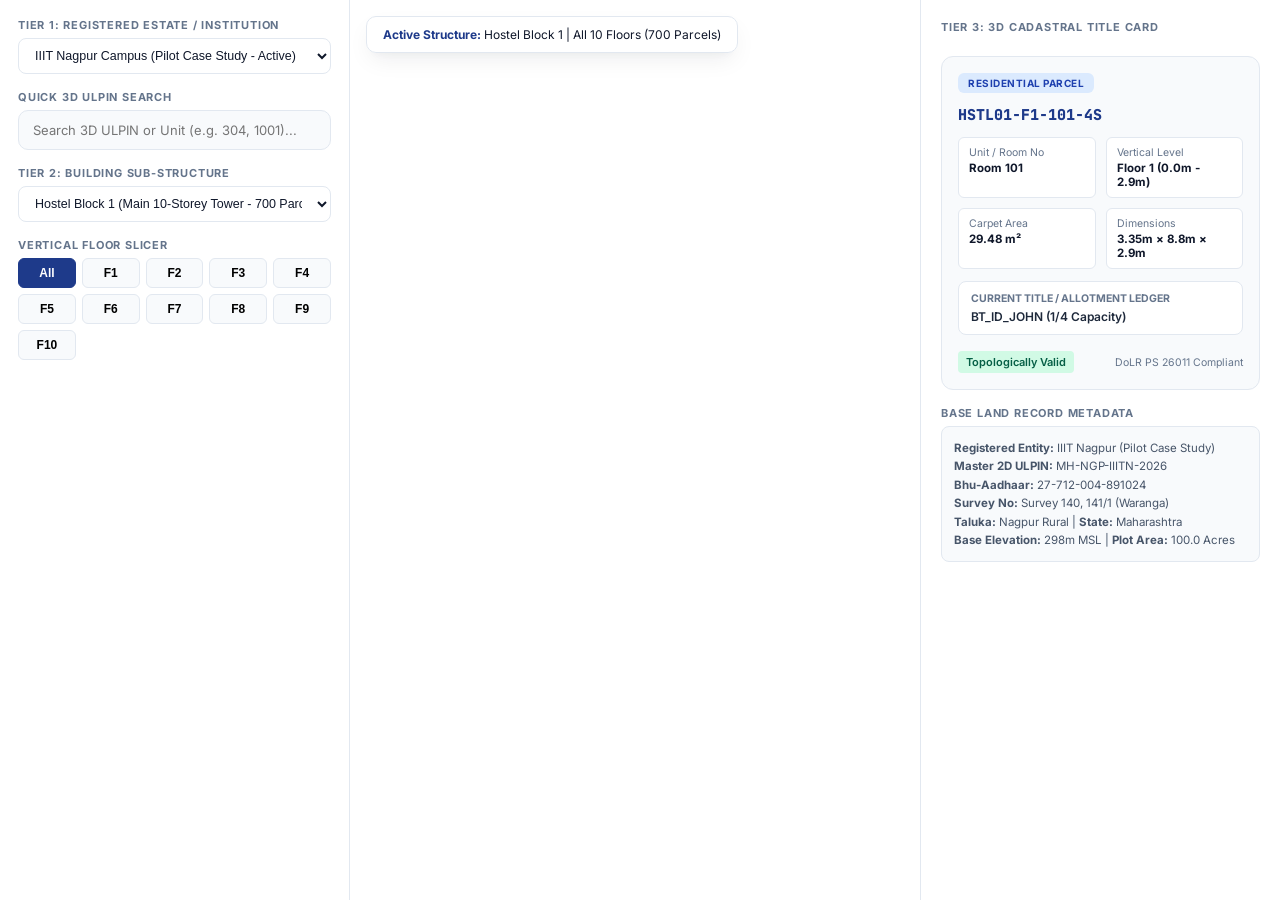
==== frontend/3d_cadastre_portal.html @ 6e39530e "Made landing page" ====
<!DOCTYPE html>
<html lang="en">
<head>
<meta charset="UTF-8">
<meta name="viewport" content="width=device-width, initial-scale=1.0">
<title>3D ULPIN Volumetric Cadastre Platform</title>
<link href="https://fonts.googleapis.com/css2?family=Inter:wght@400;500;600;700;800&family=JetBrains+Mono:wght@400;600&display=swap" rel="stylesheet">
<style>
  :root {
    --primary: #0f172a;
    --primary-blue: #1e3a8a;
    --accent: #2563eb;
    --accent-light: #3b82f6;
    --success: #10b981;
    --warning: #f59e0b;
    --danger: #ef4444;
    --bg-page: #f8fafc;
    --bg-card: #ffffff;
    --text-main: #0f172a;
    --text-muted: #64748b;
    --border: #e2e8f0;
    --radius: 12px;
    --shadow: 0 10px 25px -5px rgba(15, 23, 42, 0.08), 0 8px 10px -6px rgba(15, 23, 42, 0.04);
  }

  * { box-sizing: border-box; margin: 0; padding: 0; }

  body {
    font-family: 'Inter', sans-serif;
    background-color: var(--bg-page);
    color: var(--text-main);
    display: flex;
    flex-direction: column;
    height: 100vh;
    overflow: hidden;
  }

  /* Main Workspace Layout (Full Height) */
  .workspace {
    display: grid;
    grid-template-columns: 350px 1fr 360px;
    flex: 1;
    height: 100vh;
    overflow: hidden;
  }

  /* Left Panel: Hierarchy & Search */
  .left-panel {
    background: var(--bg-card);
    border-right: 1px solid var(--border);
    padding: 18px;
    display: flex;
    flex-direction: column;
    gap: 16px;
    overflow-y: auto;
  }

  .panel-section-title {
    font-size: 11px;
    text-transform: uppercase;
    letter-spacing: 0.8px;
    font-weight: 700;
    color: var(--text-muted);
    margin-bottom: 6px;
  }

  .search-box {
    position: relative;
  }

  .search-input {
    width: 100%;
    padding: 11px 14px 11px 14px;
    border-radius: 10px;
    border: 1.5px solid var(--border);
    font-size: 13px;
    font-family: inherit;
    background: #f8fafc;
    color: var(--text-main);
    transition: all 0.2s;
  }

  .search-input:focus {
    outline: none;
    border-color: var(--accent);
    background: #ffffff;
    box-shadow: 0 0 0 3px rgba(37, 99, 235, 0.15);
  }

  .suggestions {
    margin-top: 6px;
    background: #ffffff;
    border: 1px solid var(--border);
    border-radius: 8px;
    max-height: 150px;
    overflow-y: auto;
    display: none;
    box-shadow: var(--shadow);
  }

  .suggestion-item {
    padding: 8px 12px;
    font-size: 12px;
    font-family: 'JetBrains Mono', monospace;
    cursor: pointer;
    border-bottom: 1px solid #f1f5f9;
  }

  .suggestion-item:hover {
    background: #eff6ff;
    color: var(--accent);
  }

  .select-group label {
    font-size: 12px;
    font-weight: 600;
    color: var(--text-main);
    display: block;
    margin-bottom: 4px;
  }

  .custom-select {
    width: 100%;
    padding: 9px 12px;
    border-radius: 8px;
    border: 1.5px solid var(--border);
    background: #ffffff;
    font-size: 12.5px;
    font-weight: 500;
    color: var(--text-main);
    cursor: pointer;
  }

  .custom-select:focus {
    outline: none;
    border-color: var(--accent);
  }

  .floor-grid {
    display: grid;
    grid-template-columns: repeat(5, 1fr);
    gap: 6px;
  }

  .floor-btn {
    padding: 7px 0;
    border: 1px solid var(--border);
    background: #f8fafc;
    border-radius: 6px;
    font-size: 12px;
    font-weight: 600;
    cursor: pointer;
    transition: all 0.15s;
    text-align: center;
  }

  .floor-btn:hover {
    background: #e2e8f0;
  }

  .floor-btn.active {
    background: var(--primary-blue);
    color: #ffffff;
    border-color: var(--primary-blue);
  }

  /* Middle: 3D WebGL Canvas */
  .center-panel {
    position: relative;
    background: #ffffff;
    overflow: hidden;
  }

  .plot-container-wrap {
    width: 100%;
    height: 100%;
  }

  .hud-overlay {
    position: absolute;
    top: 16px;
    left: 16px;
    background: rgba(255, 255, 255, 0.94);
    backdrop-filter: blur(8px);
    border: 1px solid var(--border);
    border-radius: 10px;
    padding: 10px 16px;
    font-size: 12px;
    box-shadow: var(--shadow);
    pointer-events: none;
    z-index: 10;
  }

  .hud-overlay strong {
    color: var(--primary-blue);
  }

  /* Right Panel: Cadastral Property Card */
  .right-panel {
    background: var(--bg-card);
    border-left: 1px solid var(--border);
    padding: 20px;
    display: flex;
    flex-direction: column;
    gap: 16px;
    overflow-y: auto;
  }

  .property-card {
    background: #f8fafc;
    border: 1.5px solid var(--border);
    border-radius: var(--radius);
    padding: 16px;
    display: flex;
    flex-direction: column;
    gap: 12px;
  }

  .card-header-badge {
    display: inline-block;
    align-self: flex-start;
    padding: 4px 10px;
    border-radius: 6px;
    font-size: 10px;
    font-weight: 700;
    text-transform: uppercase;
    letter-spacing: 0.5px;
    background: #dbeafe;
    color: #1e40af;
  }

  .ulpin-title {
    font-size: 15px;
    font-weight: 800;
    font-family: 'JetBrains Mono', monospace;
    color: var(--primary-blue);
    word-break: break-all;
  }

  .property-grid {
    display: grid;
    grid-template-columns: 1fr 1fr;
    gap: 10px;
    font-size: 11.5px;
  }

  .prop-item {
    background: #ffffff;
    padding: 8px 10px;
    border-radius: 6px;
    border: 1px solid #e2e8f0;
  }

  .prop-label {
    color: var(--text-muted);
    font-size: 10.5px;
    margin-bottom: 2px;
  }

  .prop-val {
    font-weight: 700;
    color: var(--text-main);
  }

  .occupant-box {
    background: #ffffff;
    border: 1px solid #e2e8f0;
    border-radius: 8px;
    padding: 10px 12px;
    font-size: 12px;
  }

  .occupant-box strong {
    display: block;
    color: var(--text-muted);
    font-size: 10.5px;
    margin-bottom: 4px;
  }

  .status-tag {
    display: inline-flex;
    align-items: center;
    padding: 4px 8px;
    border-radius: 4px;
    font-size: 11px;
    font-weight: 600;
  }

  .status-valid {
    background: #d1fae5;
    color: #065f46;
  }
</style>
</head>
<body>

<!-- Main Workspace -->
<div class="workspace">

  <!-- Left Sidebar -->
  <aside class="left-panel">
    
    <!-- Tier 1: Institution / Estate Selector -->
    <div class="select-group">
      <div class="panel-section-title">Tier 1: Registered Estate / Institution</div>
      <select id="institutionSelect" class="custom-select" onchange="onInstitutionChange()">
        <option value="INST_IIITN">IIIT Nagpur Campus (Pilot Case Study - Active)</option>
        <option value="INST_DDA01">DDA Multi-Storey Residential Complex (Dwarka, Delhi)</option>
      </select>
    </div>

    <!-- Quick Search -->
    <div>
      <div class="panel-section-title">Quick 3D ULPIN Search</div>
      <div class="search-box">
        <input type="text" id="searchInput" class="search-input" placeholder="Search 3D ULPIN or Unit (e.g. 304, 1001)..." onkeyup="handleSearch(event)">
      </div>
      <div id="suggestionsBox" class="suggestions"></div>
    </div>

    <!-- Tier 2: Building Selector -->
    <div class="select-group">
      <div class="panel-section-title">Tier 2: Building Sub-Structure</div>
      <select id="buildingSelect" class="custom-select" onchange="onBuildingChange()">
        <option value="HSTL01">Hostel Block 1 (Main 10-Storey Tower - 700 Parcels)</option>
        <option value="HSTL02">Hostel Block 2 (Girls Wing - 8 Floors - 560 Parcels)</option>
        <option value="ACAD01">Academic Complex (6 Floors - 300 Parcels)</option>
      </select>
    </div>

    <!-- Floor Slicer -->
    <div>
      <div class="panel-section-title">Vertical Floor Slicer</div>
      <div class="floor-grid">
        <button class="floor-btn active" onclick="sliceFloor('all')">All</button>
        <button class="floor-btn" onclick="sliceFloor(1)">F1</button>
        <button class="floor-btn" onclick="sliceFloor(2)">F2</button>
        <button class="floor-btn" onclick="sliceFloor(3)">F3</button>
        <button class="floor-btn" onclick="sliceFloor(4)">F4</button>
        <button class="floor-btn" onclick="sliceFloor(5)">F5</button>
        <button class="floor-btn" onclick="sliceFloor(6)">F6</button>
        <button class="floor-btn" onclick="sliceFloor(7)">F7</button>
        <button class="floor-btn" onclick="sliceFloor(8)">F8</button>
        <button class="floor-btn" onclick="sliceFloor(9)">F9</button>
        <button class="floor-btn" onclick="sliceFloor(10)">F10</button>
      </div>
    </div>

  </aside>

  <!-- Middle 3D View -->
  <main class="center-panel">
    <div class="hud-overlay">
      <strong>Active Structure:</strong> <span id="hudBuildingText">Hostel Block 1</span> | <span id="hudFloorText">All 10 Floors (700 Parcels)</span>
    </div>
    <div class="plot-container-wrap">
      <div style="height:100%; width:100%;">                        <script>window.PlotlyConfig = {MathJaxConfig: 'local'};</script>
        <script charset="utf-8" src="https://cdn.plot.ly/plotly-4.0.0.min.js" integrity="sha256-FEYfO0yRyLtZCpnW0Dw/0DHKQO7Afrq3ml4+rBB818o=" crossorigin="anonymous"></script>                <div id="9c81e9b9-40b4-4a84-92f6-4a4c5843982d" class="plotly-graph-div" style="height:100%; width:100%;"></div>            <script>                window.PLOTLYENV=window.PLOTLYENV || {};                                if (document.getElementById("9c81e9b9-40b4-4a84-92f6-4a4c5843982d")) {                    Plotly.newPlot(                        "9c81e9b9-40b4-4a84-92f6-4a4c5843982d",                        [{"color":"#2ECC71","customdata":["HSTL01-F1-101-4S","HSTL01-F1-101-4S","HSTL01-F1-101-4S","HSTL01-F1-101-4S","HSTL01-F1-101-4S","HSTL01-F1-101-4S","HSTL01-F1-101-4S","HSTL01-F1-101-4S"],"flatshading":true,"hoverinfo":"text","i":[0,0,4,4,0,0,3,3,0,0,1,1],"j":[1,2,5,6,1,5,2,6,3,7,2,6],"k":[2,3,6,7,5,4,6,7,7,4,6,5],"lighting":{"ambient":0.7,"diffuse":0.8,"roughness":0.5,"specular":0.2},"name":"F1-101","opacity":0.88,"text":"\u003cb\u003eFloor 1 | Unit: 101\u003c\u002fb\u003e\u003cbr\u003e\u003cb\u003e3D ULPIN:\u003c\u002fb\u003e HSTL01-F1-101-4S\u003cbr\u003e\u003cb\u003eType:\u003c\u002fb\u003e 4S\u003cbr\u003e\u003cb\u003eStatus:\u003c\u002fb\u003e Vacant (0\u002f4)\u003cbr\u003e\u003cb\u003eDimensions:\u003c\u002fb\u003e 3.0m \u00d7 8.8m \u00d7 2.9m\u003cbr\u003e\u003cb\u003eArea:\u003c\u002fb\u003e 26.4 m\u00b2\u003cbr\u003e\u003cb\u003eCoordinates:\u003c\u002fb\u003e Lat 20.94951607, Lon 79.03017948\u003cbr\u003e\u003cb\u003eElevation:\u003c\u002fb\u003e 0.0m \u2013 2.9m","x":[72.03,75.03,75.03,72.03,72.03,75.03,75.03,72.03],"y":[0.0,0.0,8.8,8.8,0.0,0.0,8.8,8.8],"z":[0.0,0.0,0.0,0.0,2.9,2.9,2.9,2.9],"type":"mesh3d"},{"color":"#42A5F5","customdata":["HSTL01-F1-CORRIDOR_1-CORR","HSTL01-F1-CORRIDOR_1-CORR","HSTL01-F1-CORRIDOR_1-CORR","HSTL01-F1-CORRIDOR_1-CORR","HSTL01-F1-CORRIDOR_1-CORR","HSTL01-F1-CORRIDOR_1-CORR","HSTL01-F1-CORRIDOR_1-CORR","HSTL01-F1-CORRIDOR_1-CORR"],"flatshading":true,"hoverinfo":"text","i":[0,0,4,4,0,0,3,3,0,0,1,1],"j":[1,2,5,6,1,5,2,6,3,7,2,6],"k":[2,3,6,7,5,4,6,7,7,4,6,5],"lighting":{"ambient":0.7,"diffuse":0.8,"roughness":0.5,"specular":0.2},"name":"F1-CORRIDOR_1","opacity":0.6,"text":"\u003cb\u003eFloor 1 | Unit: CORRIDOR_1\u003c\u002fb\u003e\u003cbr\u003e\u003cb\u003e3D ULPIN:\u003c\u002fb\u003e HSTL01-F1-CORRIDOR_1-CORR\u003cbr\u003e\u003cb\u003eType:\u003c\u002fb\u003e CORR\u003cbr\u003e\u003cb\u003eStatus:\u003c\u002fb\u003e Horizontal Corridor\u003cbr\u003e\u003cb\u003eDimensions:\u003c\u002fb\u003e 69.02m \u00d7 2.0m \u00d7 2.9m\u003cbr\u003e\u003cb\u003eArea:\u003c\u002fb\u003e 138.04 m\u00b2\u003cbr\u003e\u003cb\u003eCoordinates:\u003c\u002fb\u003e Lat 20.94946757, Lon 79.02984753\u003cbr\u003e\u003cb\u003eElevation:\u003c\u002fb\u003e 0.0m \u2013 2.9m","x":[4.51,73.53,73.53,4.51,4.51,73.53,73.53,4.51],"y":[8.8,8.8,10.8,10.8,8.8,8.8,10.8,10.8],"z":[0.0,0.0,0.0,0.0,2.9,2.9,2.9,2.9],"type":"mesh3d"},{"color":"#2ECC71","customdata":["HSTL01-F1-102-4S","HSTL01-F1-102-4S","HSTL01-F1-102-4S","HSTL01-F1-102-4S","HSTL01-F1-102-4S","HSTL01-F1-102-4S","HSTL01-F1-102-4S","HSTL01-F1-102-4S"],"flatshading":true,"hoverinfo":"text","i":[0,0,4,4,0,0,3,3,0,0,1,1],"j":[1,2,5,6,1,5,2,6,3,7,2,6],"k":[2,3,6,7,5,4,6,7,7,4,6,5],"lighting":{"ambient":0.7,"diffuse":0.8,"roughness":0.5,"specular":0.2},"name":"F1-102","opacity":0.88,"text":"\u003cb\u003eFloor 1 | Unit: 102\u003c\u002fb\u003e\u003cbr\u003e\u003cb\u003e3D ULPIN:\u003c\u002fb\u003e HSTL01-F1-102-4S\u003cbr\u003e\u003cb\u003eType:\u003c\u002fb\u003e 4S\u003cbr\u003e\u003cb\u003eStatus:\u003c\u002fb\u003e Vacant (0\u002f4)\u003cbr\u003e\u003cb\u003eDimensions:\u003c\u002fb\u003e 3.0m \u00d7 8.8m \u00d7 2.9m\u003cbr\u003e\u003cb\u003eArea:\u003c\u002fb\u003e 26.4 m\u00b2\u003cbr\u003e\u003cb\u003eCoordinates:\u003c\u002fb\u003e Lat 20.94951607, Lon 79.03015063\u003cbr\u003e\u003cb\u003eElevation:\u003c\u002fb\u003e 0.0m \u2013 2.9m","x":[69.03,72.03,72.03,69.03,69.03,72.03,72.03,69.03],"y":[0.0,0.0,8.8,8.8,0.0,0.0,8.8,8.8],"z":[0.0,0.0,0.0,0.0,2.9,2.9,2.9,2.9],"type":"mesh3d"},{"color":"#2ECC71","customdata":["HSTL01-F1-103-4S","HSTL01-F1-103-4S","HSTL01-F1-103-4S","HSTL01-F1-103-4S","HSTL01-F1-103-4S","HSTL01-F1-103-4S","HSTL01-F1-103-4S","HSTL01-F1-103-4S"],"flatshading":true,"hoverinfo":"text","i":[0,0,4,4,0,0,3,3,0,0,1,1],"j":[1,2,5,6,1,5,2,6,3,7,2,6],"k":[2,3,6,7,5,4,6,7,7,4,6,5],"lighting":{"ambient":0.7,"diffuse":0.8,"roughness":0.5,"specular":0.2},"name":"F1-103","opacity":0.88,"text":"\u003cb\u003eFloor 1 | Unit: 103\u003c\u002fb\u003e\u003cbr\u003e\u003cb\u003e3D ULPIN:\u003c\u002fb\u003e HSTL01-F1-103-4S\u003cbr\u003e\u003cb\u003eType:\u003c\u002fb\u003e 4S\u003cbr\u003e\u003cb\u003eStatus:\u003c\u002fb\u003e Vacant (0\u002f4)\u003cbr\u003e\u003cb\u003eDimensions:\u003c\u002fb\u003e 3.0m \u00d7 8.8m \u00d7 2.9m\u003cbr\u003e\u003cb\u003eArea:\u003c\u002fb\u003e 26.4 m\u00b2\u003cbr\u003e\u003cb\u003eCoordinates:\u003c\u002fb\u003e Lat 20.94951607, Lon 79.03012177\u003cbr\u003e\u003cb\u003eElevation:\u003c\u002fb\u003e 0.0m \u2013 2.9m","x":[66.03,69.03,69.03,66.03,66.03,69.03,69.03,66.03],"y":[0.0,0.0,8.8,8.8,0.0,0.0,8.8,8.8],"z":[0.0,0.0,0.0,0.0,2.9,2.9,2.9,2.9],"type":"mesh3d"},{"color":"#2ECC71","customdata":["HSTL01-F1-104-4S","HSTL01-F1-104-4S","HSTL01-F1-104-4S","HSTL01-F1-104-4S","HSTL01-F1-104-4S","HSTL01-F1-104-4S","HSTL01-F1-104-4S","HSTL01-F1-104-4S"],"flatshading":true,"hoverinfo":"text","i":[0,0,4,4,0,0,3,3,0,0,1,1],"j":[1,2,5,6,1,5,2,6,3,7,2,6],"k":[2,3,6,7,5,4,6,7,7,4,6,5],"lighting":{"ambient":0.7,"diffuse":0.8,"roughness":0.5,"specular":0.2},"name":"F1-104","opacity":0.88,"text":"\u003cb\u003eFloor 1 | Unit: 104\u003c\u002fb\u003e\u003cbr\u003e\u003cb\u003e3D ULPIN:\u003c\u002fb\u003e HSTL01-F1-104-4S\u003cbr\u003e\u003cb\u003eType:\u003c\u002fb\u003e 4S\u003cbr\u003e\u003cb\u003eStatus:\u003c\u002fb\u003e Vacant (0\u002f4)\u003cbr\u003e\u003cb\u003eDimensions:\u003c\u002fb\u003e 3.0m \u00d7 8.8m \u00d7 2.9m\u003cbr\u003e\u003cb\u003eArea:\u003c\u002fb\u003e 26.4 m\u00b2\u003cbr\u003e\u003cb\u003eCoordinates:\u003c\u002fb\u003e Lat 20.94951607, Lon 79.03009291\u003cbr\u003e\u003cb\u003eElevation:\u003c\u002fb\u003e 0.0m \u2013 2.9m","x":[63.03,66.03,66.03,63.03,63.03,66.03,66.03,63.03],"y":[0.0,0.0,8.8,8.8,0.0,0.0,8.8,8.8],"z":[0.0,0.0,0.0,0.0,2.9,2.9,2.9,2.9],"type":"mesh3d"},{"color":"#2ECC71","customdata":["HSTL01-F1-105-4S","HSTL01-F1-105-4S","HSTL01-F1-105-4S","HSTL01-F1-105-4S","HSTL01-F1-105-4S","HSTL01-F1-105-4S","HSTL01-F1-105-4S","HSTL01-F1-105-4S"],"flatshading":true,"hoverinfo":"text","i":[0,0,4,4,0,0,3,3,0,0,1,1],"j":[1,2,5,6,1,5,2,6,3,7,2,6],"k":[2,3,6,7,5,4,6,7,7,4,6,5],"lighting":{"ambient":0.7,"diffuse":0.8,"roughness":0.5,"specular":0.2},"name":"F1-105","opacity":0.88,"text":"\u003cb\u003eFloor 1 | Unit: 105\u003c\u002fb\u003e\u003cbr\u003e\u003cb\u003e3D ULPIN:\u003c\u002fb\u003e HSTL01-F1-105-4S\u003cbr\u003e\u003cb\u003eType:\u003c\u002fb\u003e 4S\u003cbr\u003e\u003cb\u003eStatus:\u003c\u002fb\u003e Vacant (0\u002f4)\u003cbr\u003e\u003cb\u003eDimensions:\u003c\u002fb\u003e 3.0m \u00d7 8.8m \u00d7 2.9m\u003cbr\u003e\u003cb\u003eArea:\u003c\u002fb\u003e 26.4 m\u00b2\u003cbr\u003e\u003cb\u003eCoordinates:\u003c\u002fb\u003e Lat 20.94951607, Lon 79.03006406\u003cbr\u003e\u003cb\u003eElevation:\u003c\u002fb\u003e 0.0m \u2013 2.9m","x":[60.03,63.03,63.03,60.03,60.03,63.03,63.03,60.03],"y":[0.0,0.0,8.8,8.8,0.0,0.0,8.8,8.8],"z":[0.0,0.0,0.0,0.0,2.9,2.9,2.9,2.9],"type":"mesh3d"},{"color":"#2ECC71","customdata":["HSTL01-F1-106-4S","HSTL01-F1-106-4S","HSTL01-F1-106-4S","HSTL01-F1-106-4S","HSTL01-F1-106-4S","HSTL01-F1-106-4S","HSTL01-F1-106-4S","HSTL01-F1-106-4S"],"flatshading":true,"hoverinfo":"text","i":[0,0,4,4,0,0,3,3,0,0,1,1],"j":[1,2,5,6,1,5,2,6,3,7,2,6],"k":[2,3,6,7,5,4,6,7,7,4,6,5],"lighting":{"ambient":0.7,"diffuse":0.8,"roughness":0.5,"specular":0.2},"name":"F1-106","opacity":0.88,"text":"\u003cb\u003eFloor 1 | Unit: 106\u003c\u002fb\u003e\u003cbr\u003e\u003cb\u003e3D ULPIN:\u003c\u002fb\u003e HSTL01-F1-106-4S\u003cbr\u003e\u003cb\u003eType:\u003c\u002fb\u003e 4S\u003cbr\u003e\u003cb\u003eStatus:\u003c\u002fb\u003e Vacant (0\u002f4)\u003cbr\u003e\u003cb\u003eDimensions:\u003c\u002fb\u003e 3.0m \u00d7 8.8m \u00d7 2.9m\u003cbr\u003e\u003cb\u003eArea:\u003c\u002fb\u003e 26.4 m\u00b2\u003cbr\u003e\u003cb\u003eCoordinates:\u003c\u002fb\u003e Lat 20.94951607, Lon 79.0300352\u003cbr\u003e\u003cb\u003eElevation:\u003c\u002fb\u003e 0.0m \u2013 2.9m","x":[57.03,60.03,60.03,57.03,57.03,60.03,60.03,57.03],"y":[0.0,0.0,8.8,8.8,0.0,0.0,8.8,8.8],"z":[0.0,0.0,0.0,0.0,2.9,2.9,2.9,2.9],"type":"mesh3d"},{"color":"#2ECC71","customdata":["HSTL01-F1-132-4S","HSTL01-F1-132-4S","HSTL01-F1-132-4S","HSTL01-F1-132-4S","HSTL01-F1-132-4S","HSTL01-F1-132-4S","HSTL01-F1-132-4S","HSTL01-F1-132-4S"],"flatshading":true,"hoverinfo":"text","i":[0,0,4,4,0,0,3,3,0,0,1,1],"j":[1,2,5,6,1,5,2,6,3,7,2,6],"k":[2,3,6,7,5,4,6,7,7,4,6,5],"lighting":{"ambient":0.7,"diffuse":0.8,"roughness":0.5,"specular":0.2},"name":"F1-132","opacity":0.88,"text":"\u003cb\u003eFloor 1 | Unit: 132\u003c\u002fb\u003e\u003cbr\u003e\u003cb\u003e3D ULPIN:\u003c\u002fb\u003e HSTL01-F1-132-4S\u003cbr\u003e\u003cb\u003eType:\u003c\u002fb\u003e 4S\u003cbr\u003e\u003cb\u003eStatus:\u003c\u002fb\u003e Vacant (0\u002f4)\u003cbr\u003e\u003cb\u003eDimensions:\u003c\u002fb\u003e 3.0m \u00d7 8.8m \u00d7 2.9m\u003cbr\u003e\u003cb\u003eArea:\u003c\u002fb\u003e 26.4 m\u00b2\u003cbr\u003e\u003cb\u003eCoordinates:\u003c\u002fb\u003e Lat 20.94941906, Lon 79.03006406\u003cbr\u003e\u003cb\u003eElevation:\u003c\u002fb\u003e 0.0m \u2013 2.9m","x":[60.03,63.03,63.03,60.03,60.03,63.03,63.03,60.03],"y":[10.8,10.8,19.6,19.6,10.8,10.8,19.6,19.6],"z":[0.0,0.0,0.0,0.0,2.9,2.9,2.9,2.9],"type":"mesh3d"},{"color":"#2ECC71","customdata":["HSTL01-F1-131-4S","HSTL01-F1-131-4S","HSTL01-F1-131-4S","HSTL01-F1-131-4S","HSTL01-F1-131-4S","HSTL01-F1-131-4S","HSTL01-F1-131-4S","HSTL01-F1-131-4S"],"flatshading":true,"hoverinfo":"text","i":[0,0,4,4,0,0,3,3,0,0,1,1],"j":[1,2,5,6,1,5,2,6,3,7,2,6],"k":[2,3,6,7,5,4,6,7,7,4,6,5],"lighting":{"ambient":0.7,"diffuse":0.8,"roughness":0.5,"specular":0.2},"name":"F1-131","opacity":0.88,"text":"\u003cb\u003eFloor 1 | Unit: 131\u003c\u002fb\u003e\u003cbr\u003e\u003cb\u003e3D ULPIN:\u003c\u002fb\u003e HSTL01-F1-131-4S\u003cbr\u003e\u003cb\u003eType:\u003c\u002fb\u003e 4S\u003cbr\u003e\u003cb\u003eStatus:\u003c\u002fb\u003e Vacant (0\u002f4)\u003cbr\u003e\u003cb\u003eDimensions:\u003c\u002fb\u003e 3.0m \u00d7 8.8m \u00d7 2.9m\u003cbr\u003e\u003cb\u003eArea:\u003c\u002fb\u003e 26.4 m\u00b2\u003cbr\u003e\u003cb\u003eCoordinates:\u003c\u002fb\u003e Lat 20.94941906, Lon 79.0300352\u003cbr\u003e\u003cb\u003eElevation:\u003c\u002fb\u003e 0.0m \u2013 2.9m","x":[57.03,60.03,60.03,57.03,57.03,60.03,60.03,57.03],"y":[10.8,10.8,19.6,19.6,10.8,10.8,19.6,19.6],"z":[0.0,0.0,0.0,0.0,2.9,2.9,2.9,2.9],"type":"mesh3d"},{"color":"#78909C","customdata":["HSTL01-F1-LIFT_STAIRS1-LIFT","HSTL01-F1-LIFT_STAIRS1-LIFT","HSTL01-F1-LIFT_STAIRS1-LIFT","HSTL01-F1-LIFT_STAIRS1-LIFT","HSTL01-F1-LIFT_STAIRS1-LIFT","HSTL01-F1-LIFT_STAIRS1-LIFT","HSTL01-F1-LIFT_STAIRS1-LIFT","HSTL01-F1-LIFT_STAIRS1-LIFT"],"flatshading":true,"hoverinfo":"text","i":[0,0,4,4,0,0,3,3,0,0,1,1],"j":[1,2,5,6,1,5,2,6,3,7,2,6],"k":[2,3,6,7,5,4,6,7,7,4,6,5],"lighting":{"ambient":0.7,"diffuse":0.8,"roughness":0.5,"specular":0.2},"name":"F1-LIFT_STAIRS1","opacity":0.88,"text":"\u003cb\u003eFloor 1 | Unit: LIFT_STAIRS1\u003c\u002fb\u003e\u003cbr\u003e\u003cb\u003e3D ULPIN:\u003c\u002fb\u003e HSTL01-F1-LIFT_STAIRS1-LIFT\u003cbr\u003e\u003cb\u003eType:\u003c\u002fb\u003e LIFT\u003cbr\u003e\u003cb\u003eStatus:\u003c\u002fb\u003e Vertical Transit Core\u003cbr\u003e\u003cb\u003eDimensions:\u003c\u002fb\u003e 9.0m \u00d7 6.4m \u00d7 2.9m\u003cbr\u003e\u003cb\u003eArea:\u003c\u002fb\u003e 57.6 m\u00b2\u003cbr\u003e\u003cb\u003eCoordinates:\u003c\u002fb\u003e Lat 20.94942984, Lon 79.03012177\u003cbr\u003e\u003cb\u003eElevation:\u003c\u002fb\u003e 0.0m \u2013 2.9m","x":[63.03,72.03,72.03,63.03,63.03,72.03,72.03,63.03],"y":[10.8,10.8,17.2,17.2,10.8,10.8,17.2,17.2],"z":[0.0,0.0,0.0,0.0,2.9,2.9,2.9,2.9],"type":"mesh3d"},{"color":"#00BCD4","customdata":["HSTL01-F1-WASHROOM1-WASH","HSTL01-F1-WASHROOM1-WASH","HSTL01-F1-WASHROOM1-WASH","HSTL01-F1-WASHROOM1-WASH","HSTL01-F1-WASHROOM1-WASH","HSTL01-F1-WASHROOM1-WASH","HSTL01-F1-WASHROOM1-WASH","HSTL01-F1-WASHROOM1-WASH"],"flatshading":true,"hoverinfo":"text","i":[0,0,4,4,0,0,3,3,0,0,1,1],"j":[1,2,5,6,1,5,2,6,3,7,2,6],"k":[2,3,6,7,5,4,6,7,7,4,6,5],"lighting":{"ambient":0.7,"diffuse":0.8,"roughness":0.5,"specular":0.2},"name":"F1-WASHROOM1","opacity":0.88,"text":"\u003cb\u003eFloor 1 | Unit: WASHROOM1\u003c\u002fb\u003e\u003cbr\u003e\u003cb\u003e3D ULPIN:\u003c\u002fb\u003e HSTL01-F1-WASHROOM1-WASH\u003cbr\u003e\u003cb\u003eType:\u003c\u002fb\u003e WASH\u003cbr\u003e\u003cb\u003eStatus:\u003c\u002fb\u003e Non-Residential (Washroom)\u003cbr\u003e\u003cb\u003eDimensions:\u003c\u002fb\u003e 6.0m \u00d7 6.4m \u00d7 2.9m\u003cbr\u003e\u003cb\u003eArea:\u003c\u002fb\u003e 38.4 m\u00b2\u003cbr\u003e\u003cb\u003eCoordinates:\u003c\u002fb\u003e Lat 20.94942984, Lon 79.03019391\u003cbr\u003e\u003cb\u003eElevation:\u003c\u002fb\u003e 0.0m \u2013 2.9m","x":[72.03,78.03,78.03,72.03,72.03,78.03,78.03,72.03],"y":[10.8,10.8,17.2,17.2,10.8,10.8,17.2,17.2],"z":[0.0,0.0,0.0,0.0,2.9,2.9,2.9,2.9],"type":"mesh3d"},{"color":"#8E24AA","customdata":["HSTL01-F1-BRIDGE_1-BRIDGE","HSTL01-F1-BRIDGE_1-BRIDGE","HSTL01-F1-BRIDGE_1-BRIDGE","HSTL01-F1-BRIDGE_1-BRIDGE","HSTL01-F1-BRIDGE_1-BRIDGE","HSTL01-F1-BRIDGE_1-BRIDGE","HSTL01-F1-BRIDGE_1-BRIDGE","HSTL01-F1-BRIDGE_1-BRIDGE"],"flatshading":true,"hoverinfo":"text","i":[0,0,4,4,0,0,3,3,0,0,1,1],"j":[1,2,5,6,1,5,2,6,3,7,2,6],"k":[2,3,6,7,5,4,6,7,7,4,6,5],"lighting":{"ambient":0.7,"diffuse":0.8,"roughness":0.5,"specular":0.2},"name":"F1-BRIDGE_1","opacity":0.85,"text":"\u003cb\u003eFloor 1 | Unit: BRIDGE_1\u003c\u002fb\u003e\u003cbr\u003e\u003cb\u003e3D ULPIN:\u003c\u002fb\u003e HSTL01-F1-BRIDGE_1-BRIDGE\u003cbr\u003e\u003cb\u003eType:\u003c\u002fb\u003e BRIDGE\u003cbr\u003e\u003cb\u003eStatus:\u003c\u002fb\u003e Connecting Bridgeway\u003cbr\u003e\u003cb\u003eDimensions:\u003c\u002fb\u003e 2.63m \u00d7 17.2m \u00d7 2.9m\u003cbr\u003e\u003cb\u003eArea:\u003c\u002fb\u003e 45.24 m\u00b2\u003cbr\u003e\u003cb\u003eCoordinates:\u003c\u002fb\u003e Lat 20.94938133, Lon 79.03000812\u003cbr\u003e\u003cb\u003eElevation:\u003c\u002fb\u003e 0.0m \u2013 2.9m","x":[54.4,57.03,57.03,54.4,54.4,57.03,57.03,54.4],"y":[10.8,10.8,28.0,28.0,10.8,10.8,28.0,28.0],"z":[0.0,0.0,0.0,0.0,2.9,2.9,2.9,2.9],"type":"mesh3d"},{"color":"#E74C3C","customdata":["HSTL01-F1-130-2S","HSTL01-F1-130-2S","HSTL01-F1-130-2S","HSTL01-F1-130-2S","HSTL01-F1-130-2S","HSTL01-F1-130-2S","HSTL01-F1-130-2S","HSTL01-F1-130-2S"],"flatshading":true,"hoverinfo":"text","i":[0,0,4,4,0,0,3,3,0,0,1,1],"j":[1,2,5,6,1,5,2,6,3,7,2,6],"k":[2,3,6,7,5,4,6,7,7,4,6,5],"lighting":{"ambient":0.7,"diffuse":0.8,"roughness":0.5,"specular":0.2},"name":"F1-130","opacity":0.88,"text":"\u003cb\u003eFloor 1 | Unit: 130\u003c\u002fb\u003e\u003cbr\u003e\u003cb\u003e3D ULPIN:\u003c\u002fb\u003e HSTL01-F1-130-2S\u003cbr\u003e\u003cb\u003eType:\u003c\u002fb\u003e 2S\u003cbr\u003e\u003cb\u003eStatus:\u003c\u002fb\u003e Full (2\u002f2)\u003cbr\u003eOccupants: BT_ID_ALEX, BT_ID_SARAH\u003cbr\u003e\u003cb\u003eDimensions:\u003c\u002fb\u003e 3.0m \u00d7 4.0m \u00d7 2.9m\u003cbr\u003e\u003cb\u003eArea:\u003c\u002fb\u003e 12.0 m\u00b2\u003cbr\u003e\u003cb\u003eCoordinates:\u003c\u002fb\u003e Lat 20.94944062, Lon 79.02998104\u003cbr\u003e\u003cb\u003eElevation:\u003c\u002fb\u003e 0.0m \u2013 2.9m","x":[51.4,54.4,54.4,51.4,51.4,54.4,54.4,51.4],"y":[10.8,10.8,14.8,14.8,10.8,10.8,14.8,14.8],"z":[0.0,0.0,0.0,0.0,2.9,2.9,2.9,2.9],"type":"mesh3d"},{"color":"#2ECC71","customdata":["HSTL01-F1-129-2S","HSTL01-F1-129-2S","HSTL01-F1-129-2S","HSTL01-F1-129-2S","HSTL01-F1-129-2S","HSTL01-F1-129-2S","HSTL01-F1-129-2S","HSTL01-F1-129-2S"],"flatshading":true,"hoverinfo":"text","i":[0,0,4,4,0,0,3,3,0,0,1,1],"j":[1,2,5,6,1,5,2,6,3,7,2,6],"k":[2,3,6,7,5,4,6,7,7,4,6,5],"lighting":{"ambient":0.7,"diffuse":0.8,"roughness":0.5,"specular":0.2},"name":"F1-129","opacity":0.88,"text":"\u003cb\u003eFloor 1 | Unit: 129\u003c\u002fb\u003e\u003cbr\u003e\u003cb\u003e3D ULPIN:\u003c\u002fb\u003e HSTL01-F1-129-2S\u003cbr\u003e\u003cb\u003eType:\u003c\u002fb\u003e 2S\u003cbr\u003e\u003cb\u003eStatus:\u003c\u002fb\u003e Vacant (0\u002f2)\u003cbr\u003e\u003cb\u003eDimensions:\u003c\u002fb\u003e 3.0m \u00d7 4.0m \u00d7 2.9m\u003cbr\u003e\u003cb\u003eArea:\u003c\u002fb\u003e 12.0 m\u00b2\u003cbr\u003e\u003cb\u003eCoordinates:\u003c\u002fb\u003e Lat 20.94944062, Lon 79.02995219\u003cbr\u003e\u003cb\u003eElevation:\u003c\u002fb\u003e 0.0m \u2013 2.9m","x":[48.4,51.4,51.4,48.4,48.4,51.4,51.4,48.4],"y":[10.8,10.8,14.8,14.8,10.8,10.8,14.8,14.8],"z":[0.0,0.0,0.0,0.0,2.9,2.9,2.9,2.9],"type":"mesh3d"},{"color":"#2ECC71","customdata":["HSTL01-F1-127-2S","HSTL01-F1-127-2S","HSTL01-F1-127-2S","HSTL01-F1-127-2S","HSTL01-F1-127-2S","HSTL01-F1-127-2S","HSTL01-F1-127-2S","HSTL01-F1-127-2S"],"flatshading":true,"hoverinfo":"text","i":[0,0,4,4,0,0,3,3,0,0,1,1],"j":[1,2,5,6,1,5,2,6,3,7,2,6],"k":[2,3,6,7,5,4,6,7,7,4,6,5],"lighting":{"ambient":0.7,"diffuse":0.8,"roughness":0.5,"specular":0.2},"name":"F1-127","opacity":0.88,"text":"\u003cb\u003eFloor 1 | Unit: 127\u003c\u002fb\u003e\u003cbr\u003e\u003cb\u003e3D ULPIN:\u003c\u002fb\u003e HSTL01-F1-127-2S\u003cbr\u003e\u003cb\u003eType:\u003c\u002fb\u003e 2S\u003cbr\u003e\u003cb\u003eStatus:\u003c\u002fb\u003e Vacant (0\u002f2)\u003cbr\u003e\u003cb\u003eDimensions:\u003c\u002fb\u003e 3.01m \u00d7 4.0m \u00d7 2.9m\u003cbr\u003e\u003cb\u003eArea:\u003c\u002fb\u003e 12.04 m\u00b2\u003cbr\u003e\u003cb\u003eCoordinates:\u003c\u002fb\u003e Lat 20.94944062, Lon 79.02989442\u003cbr\u003e\u003cb\u003eElevation:\u003c\u002fb\u003e 0.0m \u2013 2.9m","x":[42.39,45.4,45.4,42.39,42.39,45.4,45.4,42.39],"y":[10.8,10.8,14.8,14.8,10.8,10.8,14.8,14.8],"z":[0.0,0.0,0.0,0.0,2.9,2.9,2.9,2.9],"type":"mesh3d"},{"color":"#2ECC71","customdata":["HSTL01-F1-128-2S","HSTL01-F1-128-2S","HSTL01-F1-128-2S","HSTL01-F1-128-2S","HSTL01-F1-128-2S","HSTL01-F1-128-2S","HSTL01-F1-128-2S","HSTL01-F1-128-2S"],"flatshading":true,"hoverinfo":"text","i":[0,0,4,4,0,0,3,3,0,0,1,1],"j":[1,2,5,6,1,5,2,6,3,7,2,6],"k":[2,3,6,7,5,4,6,7,7,4,6,5],"lighting":{"ambient":0.7,"diffuse":0.8,"roughness":0.5,"specular":0.2},"name":"F1-128","opacity":0.88,"text":"\u003cb\u003eFloor 1 | Unit: 128\u003c\u002fb\u003e\u003cbr\u003e\u003cb\u003e3D ULPIN:\u003c\u002fb\u003e HSTL01-F1-128-2S\u003cbr\u003e\u003cb\u003eType:\u003c\u002fb\u003e 2S\u003cbr\u003e\u003cb\u003eStatus:\u003c\u002fb\u003e Vacant (0\u002f2)\u003cbr\u003e\u003cb\u003eDimensions:\u003c\u002fb\u003e 3.0m \u00d7 4.0m \u00d7 2.9m\u003cbr\u003e\u003cb\u003eArea:\u003c\u002fb\u003e 12.0 m\u00b2\u003cbr\u003e\u003cb\u003eCoordinates:\u003c\u002fb\u003e Lat 20.94944062, Lon 79.02992333\u003cbr\u003e\u003cb\u003eElevation:\u003c\u002fb\u003e 0.0m \u2013 2.9m","x":[45.4,48.4,48.4,45.4,45.4,48.4,48.4,45.4],"y":[10.8,10.8,14.8,14.8,10.8,10.8,14.8,14.8],"z":[0.0,0.0,0.0,0.0,2.9,2.9,2.9,2.9],"type":"mesh3d"},{"color":"#2ECC71","customdata":["HSTL01-F1-107-2S","HSTL01-F1-107-2S","HSTL01-F1-107-2S","HSTL01-F1-107-2S","HSTL01-F1-107-2S","HSTL01-F1-107-2S","HSTL01-F1-107-2S","HSTL01-F1-107-2S"],"flatshading":true,"hoverinfo":"text","i":[0,0,4,4,0,0,3,3,0,0,1,1],"j":[1,2,5,6,1,5,2,6,3,7,2,6],"k":[2,3,6,7,5,4,6,7,7,4,6,5],"lighting":{"ambient":0.7,"diffuse":0.8,"roughness":0.5,"specular":0.2},"name":"F1-107","opacity":0.88,"text":"\u003cb\u003eFloor 1 | Unit: 107\u003c\u002fb\u003e\u003cbr\u003e\u003cb\u003e3D ULPIN:\u003c\u002fb\u003e HSTL01-F1-107-2S\u003cbr\u003e\u003cb\u003eType:\u003c\u002fb\u003e 2S\u003cbr\u003e\u003cb\u003eStatus:\u003c\u002fb\u003e Vacant (0\u002f2)\u003cbr\u003e\u003cb\u003eDimensions:\u003c\u002fb\u003e 3.0m \u00d7 4.0m \u00d7 2.9m\u003cbr\u003e\u003cb\u003eArea:\u003c\u002fb\u003e 12.0 m\u00b2\u003cbr\u003e\u003cb\u003eCoordinates:\u003c\u002fb\u003e Lat 20.94949451, Lon 79.02998104\u003cbr\u003e\u003cb\u003eElevation:\u003c\u002fb\u003e 0.0m \u2013 2.9m","x":[51.4,54.4,54.4,51.4,51.4,54.4,54.4,51.4],"y":[4.8,4.8,8.8,8.8,4.8,4.8,8.8,8.8],"z":[0.0,0.0,0.0,0.0,2.9,2.9,2.9,2.9],"type":"mesh3d"},{"color":"#2ECC71","customdata":["HSTL01-F1-108-2S","HSTL01-F1-108-2S","HSTL01-F1-108-2S","HSTL01-F1-108-2S","HSTL01-F1-108-2S","HSTL01-F1-108-2S","HSTL01-F1-108-2S","HSTL01-F1-108-2S"],"flatshading":true,"hoverinfo":"text","i":[0,0,4,4,0,0,3,3,0,0,1,1],"j":[1,2,5,6,1,5,2,6,3,7,2,6],"k":[2,3,6,7,5,4,6,7,7,4,6,5],"lighting":{"ambient":0.7,"diffuse":0.8,"roughness":0.5,"specular":0.2},"name":"F1-108","opacity":0.88,"text":"\u003cb\u003eFloor 1 | Unit: 108\u003c\u002fb\u003e\u003cbr\u003e\u003cb\u003e3D ULPIN:\u003c\u002fb\u003e HSTL01-F1-108-2S\u003cbr\u003e\u003cb\u003eType:\u003c\u002fb\u003e 2S\u003cbr\u003e\u003cb\u003eStatus:\u003c\u002fb\u003e Vacant (0\u002f2)\u003cbr\u003e\u003cb\u003eDimensions:\u003c\u002fb\u003e 3.0m \u00d7 4.0m \u00d7 2.9m\u003cbr\u003e\u003cb\u003eArea:\u003c\u002fb\u003e 12.0 m\u00b2\u003cbr\u003e\u003cb\u003eCoordinates:\u003c\u002fb\u003e Lat 20.94949451, Lon 79.02995219\u003cbr\u003e\u003cb\u003eElevation:\u003c\u002fb\u003e 0.0m \u2013 2.9m","x":[48.4,51.4,51.4,48.4,48.4,51.4,51.4,48.4],"y":[4.8,4.8,8.8,8.8,4.8,4.8,8.8,8.8],"z":[0.0,0.0,0.0,0.0,2.9,2.9,2.9,2.9],"type":"mesh3d"},{"color":"#2ECC71","customdata":["HSTL01-F1-110-2S","HSTL01-F1-110-2S","HSTL01-F1-110-2S","HSTL01-F1-110-2S","HSTL01-F1-110-2S","HSTL01-F1-110-2S","HSTL01-F1-110-2S","HSTL01-F1-110-2S"],"flatshading":true,"hoverinfo":"text","i":[0,0,4,4,0,0,3,3,0,0,1,1],"j":[1,2,5,6,1,5,2,6,3,7,2,6],"k":[2,3,6,7,5,4,6,7,7,4,6,5],"lighting":{"ambient":0.7,"diffuse":0.8,"roughness":0.5,"specular":0.2},"name":"F1-110","opacity":0.88,"text":"\u003cb\u003eFloor 1 | Unit: 110\u003c\u002fb\u003e\u003cbr\u003e\u003cb\u003e3D ULPIN:\u003c\u002fb\u003e HSTL01-F1-110-2S\u003cbr\u003e\u003cb\u003eType:\u003c\u002fb\u003e 2S\u003cbr\u003e\u003cb\u003eStatus:\u003c\u002fb\u003e Vacant (0\u002f2)\u003cbr\u003e\u003cb\u003eDimensions:\u003c\u002fb\u003e 3.01m \u00d7 4.0m \u00d7 2.9m\u003cbr\u003e\u003cb\u003eArea:\u003c\u002fb\u003e 12.04 m\u00b2\u003cbr\u003e\u003cb\u003eCoordinates:\u003c\u002fb\u003e Lat 20.94949451, Lon 79.02989442\u003cbr\u003e\u003cb\u003eElevation:\u003c\u002fb\u003e 0.0m \u2013 2.9m","x":[42.39,45.4,45.4,42.39,42.39,45.4,45.4,42.39],"y":[4.8,4.8,8.8,8.8,4.8,4.8,8.8,8.8],"z":[0.0,0.0,0.0,0.0,2.9,2.9,2.9,2.9],"type":"mesh3d"},{"color":"#2ECC71","customdata":["HSTL01-F1-109-2S","HSTL01-F1-109-2S","HSTL01-F1-109-2S","HSTL01-F1-109-2S","HSTL01-F1-109-2S","HSTL01-F1-109-2S","HSTL01-F1-109-2S","HSTL01-F1-109-2S"],"flatshading":true,"hoverinfo":"text","i":[0,0,4,4,0,0,3,3,0,0,1,1],"j":[1,2,5,6,1,5,2,6,3,7,2,6],"k":[2,3,6,7,5,4,6,7,7,4,6,5],"lighting":{"ambient":0.7,"diffuse":0.8,"roughness":0.5,"specular":0.2},"name":"F1-109","opacity":0.88,"text":"\u003cb\u003eFloor 1 | Unit: 109\u003c\u002fb\u003e\u003cbr\u003e\u003cb\u003e3D ULPIN:\u003c\u002fb\u003e HSTL01-F1-109-2S\u003cbr\u003e\u003cb\u003eType:\u003c\u002fb\u003e 2S\u003cbr\u003e\u003cb\u003eStatus:\u003c\u002fb\u003e Vacant (0\u002f2)\u003cbr\u003e\u003cb\u003eDimensions:\u003c\u002fb\u003e 3.0m \u00d7 4.0m \u00d7 2.9m\u003cbr\u003e\u003cb\u003eArea:\u003c\u002fb\u003e 12.0 m\u00b2\u003cbr\u003e\u003cb\u003eCoordinates:\u003c\u002fb\u003e Lat 20.94949451, Lon 79.02992333\u003cbr\u003e\u003cb\u003eElevation:\u003c\u002fb\u003e 0.0m \u2013 2.9m","x":[45.4,48.4,48.4,45.4,45.4,48.4,48.4,45.4],"y":[4.8,4.8,8.8,8.8,4.8,4.8,8.8,8.8],"z":[0.0,0.0,0.0,0.0,2.9,2.9,2.9,2.9],"type":"mesh3d"},{"color":"#2ECC71","customdata":["HSTL01-F1-126-2S","HSTL01-F1-126-2S","HSTL01-F1-126-2S","HSTL01-F1-126-2S","HSTL01-F1-126-2S","HSTL01-F1-126-2S","HSTL01-F1-126-2S","HSTL01-F1-126-2S"],"flatshading":true,"hoverinfo":"text","i":[0,0,4,4,0,0,3,3,0,0,1,1],"j":[1,2,5,6,1,5,2,6,3,7,2,6],"k":[2,3,6,7,5,4,6,7,7,4,6,5],"lighting":{"ambient":0.7,"diffuse":0.8,"roughness":0.5,"specular":0.2},"name":"F1-126","opacity":0.88,"text":"\u003cb\u003eFloor 1 | Unit: 126\u003c\u002fb\u003e\u003cbr\u003e\u003cb\u003e3D ULPIN:\u003c\u002fb\u003e HSTL01-F1-126-2S\u003cbr\u003e\u003cb\u003eType:\u003c\u002fb\u003e 2S\u003cbr\u003e\u003cb\u003eStatus:\u003c\u002fb\u003e Vacant (0\u002f2)\u003cbr\u003e\u003cb\u003eDimensions:\u003c\u002fb\u003e 3.0m \u00d7 4.0m \u00d7 2.9m\u003cbr\u003e\u003cb\u003eArea:\u003c\u002fb\u003e 12.0 m\u00b2\u003cbr\u003e\u003cb\u003eCoordinates:\u003c\u002fb\u003e Lat 20.94944062, Lon 79.02982223\u003cbr\u003e\u003cb\u003eElevation:\u003c\u002fb\u003e 0.0m \u2013 2.9m","x":[34.89,37.89,37.89,34.89,34.89,37.89,37.89,34.89],"y":[10.8,10.8,14.8,14.8,10.8,10.8,14.8,14.8],"z":[0.0,0.0,0.0,0.0,2.9,2.9,2.9,2.9],"type":"mesh3d"},{"color":"#2ECC71","customdata":["HSTL01-F1-125-2S","HSTL01-F1-125-2S","HSTL01-F1-125-2S","HSTL01-F1-125-2S","HSTL01-F1-125-2S","HSTL01-F1-125-2S","HSTL01-F1-125-2S","HSTL01-F1-125-2S"],"flatshading":true,"hoverinfo":"text","i":[0,0,4,4,0,0,3,3,0,0,1,1],"j":[1,2,5,6,1,5,2,6,3,7,2,6],"k":[2,3,6,7,5,4,6,7,7,4,6,5],"lighting":{"ambient":0.7,"diffuse":0.8,"roughness":0.5,"specular":0.2},"name":"F1-125","opacity":0.88,"text":"\u003cb\u003eFloor 1 | Unit: 125\u003c\u002fb\u003e\u003cbr\u003e\u003cb\u003e3D ULPIN:\u003c\u002fb\u003e HSTL01-F1-125-2S\u003cbr\u003e\u003cb\u003eType:\u003c\u002fb\u003e 2S\u003cbr\u003e\u003cb\u003eStatus:\u003c\u002fb\u003e Vacant (0\u002f2)\u003cbr\u003e\u003cb\u003eDimensions:\u003c\u002fb\u003e 3.0m \u00d7 4.0m \u00d7 2.9m\u003cbr\u003e\u003cb\u003eArea:\u003c\u002fb\u003e 12.0 m\u00b2\u003cbr\u003e\u003cb\u003eCoordinates:\u003c\u002fb\u003e Lat 20.94944062, Lon 79.02979338\u003cbr\u003e\u003cb\u003eElevation:\u003c\u002fb\u003e 0.0m \u2013 2.9m","x":[31.89,34.89,34.89,31.89,31.89,34.89,34.89,31.89],"y":[10.8,10.8,14.8,14.8,10.8,10.8,14.8,14.8],"z":[0.0,0.0,0.0,0.0,2.9,2.9,2.9,2.9],"type":"mesh3d"},{"color":"#2ECC71","customdata":["HSTL01-F1-123-2S","HSTL01-F1-123-2S","HSTL01-F1-123-2S","HSTL01-F1-123-2S","HSTL01-F1-123-2S","HSTL01-F1-123-2S","HSTL01-F1-123-2S","HSTL01-F1-123-2S"],"flatshading":true,"hoverinfo":"text","i":[0,0,4,4,0,0,3,3,0,0,1,1],"j":[1,2,5,6,1,5,2,6,3,7,2,6],"k":[2,3,6,7,5,4,6,7,7,4,6,5],"lighting":{"ambient":0.7,"diffuse":0.8,"roughness":0.5,"specular":0.2},"name":"F1-123","opacity":0.88,"text":"\u003cb\u003eFloor 1 | Unit: 123\u003c\u002fb\u003e\u003cbr\u003e\u003cb\u003e3D ULPIN:\u003c\u002fb\u003e HSTL01-F1-123-2S\u003cbr\u003e\u003cb\u003eType:\u003c\u002fb\u003e 2S\u003cbr\u003e\u003cb\u003eStatus:\u003c\u002fb\u003e Vacant (0\u002f2)\u003cbr\u003e\u003cb\u003eDimensions:\u003c\u002fb\u003e 3.0m \u00d7 4.0m \u00d7 2.9m\u003cbr\u003e\u003cb\u003eArea:\u003c\u002fb\u003e 12.0 m\u00b2\u003cbr\u003e\u003cb\u003eCoordinates:\u003c\u002fb\u003e Lat 20.94944062, Lon 79.02973566\u003cbr\u003e\u003cb\u003eElevation:\u003c\u002fb\u003e 0.0m \u2013 2.9m","x":[25.89,28.89,28.89,25.89,25.89,28.89,28.89,25.89],"y":[10.8,10.8,14.8,14.8,10.8,10.8,14.8,14.8],"z":[0.0,0.0,0.0,0.0,2.9,2.9,2.9,2.9],"type":"mesh3d"},{"color":"#2ECC71","customdata":["HSTL01-F1-124-2S","HSTL01-F1-124-2S","HSTL01-F1-124-2S","HSTL01-F1-124-2S","HSTL01-F1-124-2S","HSTL01-F1-124-2S","HSTL01-F1-124-2S","HSTL01-F1-124-2S"],"flatshading":true,"hoverinfo":"text","i":[0,0,4,4,0,0,3,3,0,0,1,1],"j":[1,2,5,6,1,5,2,6,3,7,2,6],"k":[2,3,6,7,5,4,6,7,7,4,6,5],"lighting":{"ambient":0.7,"diffuse":0.8,"roughness":0.5,"specular":0.2},"name":"F1-124","opacity":0.88,"text":"\u003cb\u003eFloor 1 | Unit: 124\u003c\u002fb\u003e\u003cbr\u003e\u003cb\u003e3D ULPIN:\u003c\u002fb\u003e HSTL01-F1-124-2S\u003cbr\u003e\u003cb\u003eType:\u003c\u002fb\u003e 2S\u003cbr\u003e\u003cb\u003eStatus:\u003c\u002fb\u003e Vacant (0\u002f2)\u003cbr\u003e\u003cb\u003eDimensions:\u003c\u002fb\u003e 3.0m \u00d7 4.0m \u00d7 2.9m\u003cbr\u003e\u003cb\u003eArea:\u003c\u002fb\u003e 12.0 m\u00b2\u003cbr\u003e\u003cb\u003eCoordinates:\u003c\u002fb\u003e Lat 20.94944062, Lon 79.02976452\u003cbr\u003e\u003cb\u003eElevation:\u003c\u002fb\u003e 0.0m \u2013 2.9m","x":[28.89,31.89,31.89,28.89,28.89,31.89,31.89,28.89],"y":[10.8,10.8,14.8,14.8,10.8,10.8,14.8,14.8],"z":[0.0,0.0,0.0,0.0,2.9,2.9,2.9,2.9],"type":"mesh3d"},{"color":"#2ECC71","customdata":["HSTL01-F1-111-2S","HSTL01-F1-111-2S","HSTL01-F1-111-2S","HSTL01-F1-111-2S","HSTL01-F1-111-2S","HSTL01-F1-111-2S","HSTL01-F1-111-2S","HSTL01-F1-111-2S"],"flatshading":true,"hoverinfo":"text","i":[0,0,4,4,0,0,3,3,0,0,1,1],"j":[1,2,5,6,1,5,2,6,3,7,2,6],"k":[2,3,6,7,5,4,6,7,7,4,6,5],"lighting":{"ambient":0.7,"diffuse":0.8,"roughness":0.5,"specular":0.2},"name":"F1-111","opacity":0.88,"text":"\u003cb\u003eFloor 1 | Unit: 111\u003c\u002fb\u003e\u003cbr\u003e\u003cb\u003e3D ULPIN:\u003c\u002fb\u003e HSTL01-F1-111-2S\u003cbr\u003e\u003cb\u003eType:\u003c\u002fb\u003e 2S\u003cbr\u003e\u003cb\u003eStatus:\u003c\u002fb\u003e Vacant (0\u002f2)\u003cbr\u003e\u003cb\u003eDimensions:\u003c\u002fb\u003e 3.0m \u00d7 4.0m \u00d7 2.9m\u003cbr\u003e\u003cb\u003eArea:\u003c\u002fb\u003e 12.0 m\u00b2\u003cbr\u003e\u003cb\u003eCoordinates:\u003c\u002fb\u003e Lat 20.94949451, Lon 79.02982223\u003cbr\u003e\u003cb\u003eElevation:\u003c\u002fb\u003e 0.0m \u2013 2.9m","x":[34.89,37.89,37.89,34.89,34.89,37.89,37.89,34.89],"y":[4.8,4.8,8.8,8.8,4.8,4.8,8.8,8.8],"z":[0.0,0.0,0.0,0.0,2.9,2.9,2.9,2.9],"type":"mesh3d"},{"color":"#2ECC71","customdata":["HSTL01-F1-112-2S","HSTL01-F1-112-2S","HSTL01-F1-112-2S","HSTL01-F1-112-2S","HSTL01-F1-112-2S","HSTL01-F1-112-2S","HSTL01-F1-112-2S","HSTL01-F1-112-2S"],"flatshading":true,"hoverinfo":"text","i":[0,0,4,4,0,0,3,3,0,0,1,1],"j":[1,2,5,6,1,5,2,6,3,7,2,6],"k":[2,3,6,7,5,4,6,7,7,4,6,5],"lighting":{"ambient":0.7,"diffuse":0.8,"roughness":0.5,"specular":0.2},"name":"F1-112","opacity":0.88,"text":"\u003cb\u003eFloor 1 | Unit: 112\u003c\u002fb\u003e\u003cbr\u003e\u003cb\u003e3D ULPIN:\u003c\u002fb\u003e HSTL01-F1-112-2S\u003cbr\u003e\u003cb\u003eType:\u003c\u002fb\u003e 2S\u003cbr\u003e\u003cb\u003eStatus:\u003c\u002fb\u003e Vacant (0\u002f2)\u003cbr\u003e\u003cb\u003eDimensions:\u003c\u002fb\u003e 3.0m \u00d7 4.0m \u00d7 2.9m\u003cbr\u003e\u003cb\u003eArea:\u003c\u002fb\u003e 12.0 m\u00b2\u003cbr\u003e\u003cb\u003eCoordinates:\u003c\u002fb\u003e Lat 20.94949451, Lon 79.02979338\u003cbr\u003e\u003cb\u003eElevation:\u003c\u002fb\u003e 0.0m \u2013 2.9m","x":[31.89,34.89,34.89,31.89,31.89,34.89,34.89,31.89],"y":[4.8,4.8,8.8,8.8,4.8,4.8,8.8,8.8],"z":[0.0,0.0,0.0,0.0,2.9,2.9,2.9,2.9],"type":"mesh3d"},{"color":"#2ECC71","customdata":["HSTL01-F1-114-2S","HSTL01-F1-114-2S","HSTL01-F1-114-2S","HSTL01-F1-114-2S","HSTL01-F1-114-2S","HSTL01-F1-114-2S","HSTL01-F1-114-2S","HSTL01-F1-114-2S"],"flatshading":true,"hoverinfo":"text","i":[0,0,4,4,0,0,3,3,0,0,1,1],"j":[1,2,5,6,1,5,2,6,3,7,2,6],"k":[2,3,6,7,5,4,6,7,7,4,6,5],"lighting":{"ambient":0.7,"diffuse":0.8,"roughness":0.5,"specular":0.2},"name":"F1-114","opacity":0.88,"text":"\u003cb\u003eFloor 1 | Unit: 114\u003c\u002fb\u003e\u003cbr\u003e\u003cb\u003e3D ULPIN:\u003c\u002fb\u003e HSTL01-F1-114-2S\u003cbr\u003e\u003cb\u003eType:\u003c\u002fb\u003e 2S\u003cbr\u003e\u003cb\u003eStatus:\u003c\u002fb\u003e Vacant (0\u002f2)\u003cbr\u003e\u003cb\u003eDimensions:\u003c\u002fb\u003e 3.0m \u00d7 4.0m \u00d7 2.9m\u003cbr\u003e\u003cb\u003eArea:\u003c\u002fb\u003e 12.0 m\u00b2\u003cbr\u003e\u003cb\u003eCoordinates:\u003c\u002fb\u003e Lat 20.94949451, Lon 79.02973566\u003cbr\u003e\u003cb\u003eElevation:\u003c\u002fb\u003e 0.0m \u2013 2.9m","x":[25.89,28.89,28.89,25.89,25.89,28.89,28.89,25.89],"y":[4.8,4.8,8.8,8.8,4.8,4.8,8.8,8.8],"z":[0.0,0.0,0.0,0.0,2.9,2.9,2.9,2.9],"type":"mesh3d"},{"color":"#2ECC71","customdata":["HSTL01-F1-113-2S","HSTL01-F1-113-2S","HSTL01-F1-113-2S","HSTL01-F1-113-2S","HSTL01-F1-113-2S","HSTL01-F1-113-2S","HSTL01-F1-113-2S","HSTL01-F1-113-2S"],"flatshading":true,"hoverinfo":"text","i":[0,0,4,4,0,0,3,3,0,0,1,1],"j":[1,2,5,6,1,5,2,6,3,7,2,6],"k":[2,3,6,7,5,4,6,7,7,4,6,5],"lighting":{"ambient":0.7,"diffuse":0.8,"roughness":0.5,"specular":0.2},"name":"F1-113","opacity":0.88,"text":"\u003cb\u003eFloor 1 | Unit: 113\u003c\u002fb\u003e\u003cbr\u003e\u003cb\u003e3D ULPIN:\u003c\u002fb\u003e HSTL01-F1-113-2S\u003cbr\u003e\u003cb\u003eType:\u003c\u002fb\u003e 2S\u003cbr\u003e\u003cb\u003eStatus:\u003c\u002fb\u003e Vacant (0\u002f2)\u003cbr\u003e\u003cb\u003eDimensions:\u003c\u002fb\u003e 3.0m \u00d7 4.0m \u00d7 2.9m\u003cbr\u003e\u003cb\u003eArea:\u003c\u002fb\u003e 12.0 m\u00b2\u003cbr\u003e\u003cb\u003eCoordinates:\u003c\u002fb\u003e Lat 20.94949451, Lon 79.02976452\u003cbr\u003e\u003cb\u003eElevation:\u003c\u002fb\u003e 0.0m \u2013 2.9m","x":[28.89,31.89,31.89,28.89,28.89,31.89,31.89,28.89],"y":[4.8,4.8,8.8,8.8,4.8,4.8,8.8,8.8],"z":[0.0,0.0,0.0,0.0,2.9,2.9,2.9,2.9],"type":"mesh3d"},{"color":"#2ECC71","customdata":["HSTL01-F1-122-2S","HSTL01-F1-122-2S","HSTL01-F1-122-2S","HSTL01-F1-122-2S","HSTL01-F1-122-2S","HSTL01-F1-122-2S","HSTL01-F1-122-2S","HSTL01-F1-122-2S"],"flatshading":true,"hoverinfo":"text","i":[0,0,4,4,0,0,3,3,0,0,1,1],"j":[1,2,5,6,1,5,2,6,3,7,2,6],"k":[2,3,6,7,5,4,6,7,7,4,6,5],"lighting":{"ambient":0.7,"diffuse":0.8,"roughness":0.5,"specular":0.2},"name":"F1-122","opacity":0.88,"text":"\u003cb\u003eFloor 1 | Unit: 122\u003c\u002fb\u003e\u003cbr\u003e\u003cb\u003e3D ULPIN:\u003c\u002fb\u003e HSTL01-F1-122-2S\u003cbr\u003e\u003cb\u003eType:\u003c\u002fb\u003e 2S\u003cbr\u003e\u003cb\u003eStatus:\u003c\u002fb\u003e Vacant (0\u002f2)\u003cbr\u003e\u003cb\u003eDimensions:\u003c\u002fb\u003e 3.0m \u00d7 4.0m \u00d7 2.9m\u003cbr\u003e\u003cb\u003eArea:\u003c\u002fb\u003e 12.0 m\u00b2\u003cbr\u003e\u003cb\u003eCoordinates:\u003c\u002fb\u003e Lat 20.94944062, Lon 79.02966352\u003cbr\u003e\u003cb\u003eElevation:\u003c\u002fb\u003e 0.0m \u2013 2.9m","x":[18.39,21.39,21.39,18.39,18.39,21.39,21.39,18.39],"y":[10.8,10.8,14.8,14.8,10.8,10.8,14.8,14.8],"z":[0.0,0.0,0.0,0.0,2.9,2.9,2.9,2.9],"type":"mesh3d"},{"color":"#2ECC71","customdata":["HSTL01-F1-121-2S","HSTL01-F1-121-2S","HSTL01-F1-121-2S","HSTL01-F1-121-2S","HSTL01-F1-121-2S","HSTL01-F1-121-2S","HSTL01-F1-121-2S","HSTL01-F1-121-2S"],"flatshading":true,"hoverinfo":"text","i":[0,0,4,4,0,0,3,3,0,0,1,1],"j":[1,2,5,6,1,5,2,6,3,7,2,6],"k":[2,3,6,7,5,4,6,7,7,4,6,5],"lighting":{"ambient":0.7,"diffuse":0.8,"roughness":0.5,"specular":0.2},"name":"F1-121","opacity":0.88,"text":"\u003cb\u003eFloor 1 | Unit: 121\u003c\u002fb\u003e\u003cbr\u003e\u003cb\u003e3D ULPIN:\u003c\u002fb\u003e HSTL01-F1-121-2S\u003cbr\u003e\u003cb\u003eType:\u003c\u002fb\u003e 2S\u003cbr\u003e\u003cb\u003eStatus:\u003c\u002fb\u003e Vacant (0\u002f2)\u003cbr\u003e\u003cb\u003eDimensions:\u003c\u002fb\u003e 3.0m \u00d7 4.0m \u00d7 2.9m\u003cbr\u003e\u003cb\u003eArea:\u003c\u002fb\u003e 12.0 m\u00b2\u003cbr\u003e\u003cb\u003eCoordinates:\u003c\u002fb\u003e Lat 20.94944062, Lon 79.02963466\u003cbr\u003e\u003cb\u003eElevation:\u003c\u002fb\u003e 0.0m \u2013 2.9m","x":[15.39,18.39,18.39,15.39,15.39,18.39,18.39,15.39],"y":[10.8,10.8,14.8,14.8,10.8,10.8,14.8,14.8],"z":[0.0,0.0,0.0,0.0,2.9,2.9,2.9,2.9],"type":"mesh3d"},{"color":"#2ECC71","customdata":["HSTL01-F1-119-2S","HSTL01-F1-119-2S","HSTL01-F1-119-2S","HSTL01-F1-119-2S","HSTL01-F1-119-2S","HSTL01-F1-119-2S","HSTL01-F1-119-2S","HSTL01-F1-119-2S"],"flatshading":true,"hoverinfo":"text","i":[0,0,4,4,0,0,3,3,0,0,1,1],"j":[1,2,5,6,1,5,2,6,3,7,2,6],"k":[2,3,6,7,5,4,6,7,7,4,6,5],"lighting":{"ambient":0.7,"diffuse":0.8,"roughness":0.5,"specular":0.2},"name":"F1-119","opacity":0.88,"text":"\u003cb\u003eFloor 1 | Unit: 119\u003c\u002fb\u003e\u003cbr\u003e\u003cb\u003e3D ULPIN:\u003c\u002fb\u003e HSTL01-F1-119-2S\u003cbr\u003e\u003cb\u003eType:\u003c\u002fb\u003e 2S\u003cbr\u003e\u003cb\u003eStatus:\u003c\u002fb\u003e Vacant (0\u002f2)\u003cbr\u003e\u003cb\u003eDimensions:\u003c\u002fb\u003e 3.0m \u00d7 4.0m \u00d7 2.9m\u003cbr\u003e\u003cb\u003eArea:\u003c\u002fb\u003e 12.0 m\u00b2\u003cbr\u003e\u003cb\u003eCoordinates:\u003c\u002fb\u003e Lat 20.94944062, Lon 79.02957685\u003cbr\u003e\u003cb\u003eElevation:\u003c\u002fb\u003e 0.0m \u2013 2.9m","x":[9.38,12.38,12.38,9.38,9.38,12.38,12.38,9.38],"y":[10.8,10.8,14.8,14.8,10.8,10.8,14.8,14.8],"z":[0.0,0.0,0.0,0.0,2.9,2.9,2.9,2.9],"type":"mesh3d"},{"color":"#2ECC71","customdata":["HSTL01-F1-120-2S","HSTL01-F1-120-2S","HSTL01-F1-120-2S","HSTL01-F1-120-2S","HSTL01-F1-120-2S","HSTL01-F1-120-2S","HSTL01-F1-120-2S","HSTL01-F1-120-2S"],"flatshading":true,"hoverinfo":"text","i":[0,0,4,4,0,0,3,3,0,0,1,1],"j":[1,2,5,6,1,5,2,6,3,7,2,6],"k":[2,3,6,7,5,4,6,7,7,4,6,5],"lighting":{"ambient":0.7,"diffuse":0.8,"roughness":0.5,"specular":0.2},"name":"F1-120","opacity":0.88,"text":"\u003cb\u003eFloor 1 | Unit: 120\u003c\u002fb\u003e\u003cbr\u003e\u003cb\u003e3D ULPIN:\u003c\u002fb\u003e HSTL01-F1-120-2S\u003cbr\u003e\u003cb\u003eType:\u003c\u002fb\u003e 2S\u003cbr\u003e\u003cb\u003eStatus:\u003c\u002fb\u003e Vacant (0\u002f2)\u003cbr\u003e\u003cb\u003eDimensions:\u003c\u002fb\u003e 3.01m \u00d7 4.0m \u00d7 2.9m\u003cbr\u003e\u003cb\u003eArea:\u003c\u002fb\u003e 12.04 m\u00b2\u003cbr\u003e\u003cb\u003eCoordinates:\u003c\u002fb\u003e Lat 20.94944062, Lon 79.02960576\u003cbr\u003e\u003cb\u003eElevation:\u003c\u002fb\u003e 0.0m \u2013 2.9m","x":[12.38,15.39,15.39,12.38,12.38,15.39,15.39,12.38],"y":[10.8,10.8,14.8,14.8,10.8,10.8,14.8,14.8],"z":[0.0,0.0,0.0,0.0,2.9,2.9,2.9,2.9],"type":"mesh3d"},{"color":"#2ECC71","customdata":["HSTL01-F1-115-2S","HSTL01-F1-115-2S","HSTL01-F1-115-2S","HSTL01-F1-115-2S","HSTL01-F1-115-2S","HSTL01-F1-115-2S","HSTL01-F1-115-2S","HSTL01-F1-115-2S"],"flatshading":true,"hoverinfo":"text","i":[0,0,4,4,0,0,3,3,0,0,1,1],"j":[1,2,5,6,1,5,2,6,3,7,2,6],"k":[2,3,6,7,5,4,6,7,7,4,6,5],"lighting":{"ambient":0.7,"diffuse":0.8,"roughness":0.5,"specular":0.2},"name":"F1-115","opacity":0.88,"text":"\u003cb\u003eFloor 1 | Unit: 115\u003c\u002fb\u003e\u003cbr\u003e\u003cb\u003e3D ULPIN:\u003c\u002fb\u003e HSTL01-F1-115-2S\u003cbr\u003e\u003cb\u003eType:\u003c\u002fb\u003e 2S\u003cbr\u003e\u003cb\u003eStatus:\u003c\u002fb\u003e Vacant (0\u002f2)\u003cbr\u003e\u003cb\u003eDimensions:\u003c\u002fb\u003e 3.0m \u00d7 4.0m \u00d7 2.9m\u003cbr\u003e\u003cb\u003eArea:\u003c\u002fb\u003e 12.0 m\u00b2\u003cbr\u003e\u003cb\u003eCoordinates:\u003c\u002fb\u003e Lat 20.94949451, Lon 79.02966352\u003cbr\u003e\u003cb\u003eElevation:\u003c\u002fb\u003e 0.0m \u2013 2.9m","x":[18.39,21.39,21.39,18.39,18.39,21.39,21.39,18.39],"y":[4.8,4.8,8.8,8.8,4.8,4.8,8.8,8.8],"z":[0.0,0.0,0.0,0.0,2.9,2.9,2.9,2.9],"type":"mesh3d"},{"color":"#2ECC71","customdata":["HSTL01-F1-116-2S","HSTL01-F1-116-2S","HSTL01-F1-116-2S","HSTL01-F1-116-2S","HSTL01-F1-116-2S","HSTL01-F1-116-2S","HSTL01-F1-116-2S","HSTL01-F1-116-2S"],"flatshading":true,"hoverinfo":"text","i":[0,0,4,4,0,0,3,3,0,0,1,1],"j":[1,2,5,6,1,5,2,6,3,7,2,6],"k":[2,3,6,7,5,4,6,7,7,4,6,5],"lighting":{"ambient":0.7,"diffuse":0.8,"roughness":0.5,"specular":0.2},"name":"F1-116","opacity":0.88,"text":"\u003cb\u003eFloor 1 | Unit: 116\u003c\u002fb\u003e\u003cbr\u003e\u003cb\u003e3D ULPIN:\u003c\u002fb\u003e HSTL01-F1-116-2S\u003cbr\u003e\u003cb\u003eType:\u003c\u002fb\u003e 2S\u003cbr\u003e\u003cb\u003eStatus:\u003c\u002fb\u003e Vacant (0\u002f2)\u003cbr\u003e\u003cb\u003eDimensions:\u003c\u002fb\u003e 3.0m \u00d7 4.0m \u00d7 2.9m\u003cbr\u003e\u003cb\u003eArea:\u003c\u002fb\u003e 12.0 m\u00b2\u003cbr\u003e\u003cb\u003eCoordinates:\u003c\u002fb\u003e Lat 20.94949451, Lon 79.02963466\u003cbr\u003e\u003cb\u003eElevation:\u003c\u002fb\u003e 0.0m \u2013 2.9m","x":[15.39,18.39,18.39,15.39,15.39,18.39,18.39,15.39],"y":[4.8,4.8,8.8,8.8,4.8,4.8,8.8,8.8],"z":[0.0,0.0,0.0,0.0,2.9,2.9,2.9,2.9],"type":"mesh3d"},{"color":"#2ECC71","customdata":["HSTL01-F1-118-2S","HSTL01-F1-118-2S","HSTL01-F1-118-2S","HSTL01-F1-118-2S","HSTL01-F1-118-2S","HSTL01-F1-118-2S","HSTL01-F1-118-2S","HSTL01-F1-118-2S"],"flatshading":true,"hoverinfo":"text","i":[0,0,4,4,0,0,3,3,0,0,1,1],"j":[1,2,5,6,1,5,2,6,3,7,2,6],"k":[2,3,6,7,5,4,6,7,7,4,6,5],"lighting":{"ambient":0.7,"diffuse":0.8,"roughness":0.5,"specular":0.2},"name":"F1-118","opacity":0.88,"text":"\u003cb\u003eFloor 1 | Unit: 118\u003c\u002fb\u003e\u003cbr\u003e\u003cb\u003e3D ULPIN:\u003c\u002fb\u003e HSTL01-F1-118-2S\u003cbr\u003e\u003cb\u003eType:\u003c\u002fb\u003e 2S\u003cbr\u003e\u003cb\u003eStatus:\u003c\u002fb\u003e Vacant (0\u002f2)\u003cbr\u003e\u003cb\u003eDimensions:\u003c\u002fb\u003e 3.0m \u00d7 4.0m \u00d7 2.9m\u003cbr\u003e\u003cb\u003eArea:\u003c\u002fb\u003e 12.0 m\u00b2\u003cbr\u003e\u003cb\u003eCoordinates:\u003c\u002fb\u003e Lat 20.94949451, Lon 79.02957685\u003cbr\u003e\u003cb\u003eElevation:\u003c\u002fb\u003e 0.0m \u2013 2.9m","x":[9.38,12.38,12.38,9.38,9.38,12.38,12.38,9.38],"y":[4.8,4.8,8.8,8.8,4.8,4.8,8.8,8.8],"z":[0.0,0.0,0.0,0.0,2.9,2.9,2.9,2.9],"type":"mesh3d"},{"color":"#2ECC71","customdata":["HSTL01-F1-117-2S","HSTL01-F1-117-2S","HSTL01-F1-117-2S","HSTL01-F1-117-2S","HSTL01-F1-117-2S","HSTL01-F1-117-2S","HSTL01-F1-117-2S","HSTL01-F1-117-2S"],"flatshading":true,"hoverinfo":"text","i":[0,0,4,4,0,0,3,3,0,0,1,1],"j":[1,2,5,6,1,5,2,6,3,7,2,6],"k":[2,3,6,7,5,4,6,7,7,4,6,5],"lighting":{"ambient":0.7,"diffuse":0.8,"roughness":0.5,"specular":0.2},"name":"F1-117","opacity":0.88,"text":"\u003cb\u003eFloor 1 | Unit: 117\u003c\u002fb\u003e\u003cbr\u003e\u003cb\u003e3D ULPIN:\u003c\u002fb\u003e HSTL01-F1-117-2S\u003cbr\u003e\u003cb\u003eType:\u003c\u002fb\u003e 2S\u003cbr\u003e\u003cb\u003eStatus:\u003c\u002fb\u003e Vacant (0\u002f2)\u003cbr\u003e\u003cb\u003eDimensions:\u003c\u002fb\u003e 3.01m \u00d7 4.0m \u00d7 2.9m\u003cbr\u003e\u003cb\u003eArea:\u003c\u002fb\u003e 12.04 m\u00b2\u003cbr\u003e\u003cb\u003eCoordinates:\u003c\u002fb\u003e Lat 20.94949451, Lon 79.02960576\u003cbr\u003e\u003cb\u003eElevation:\u003c\u002fb\u003e 0.0m \u2013 2.9m","x":[12.38,15.39,15.39,12.38,12.38,15.39,15.39,12.38],"y":[4.8,4.8,8.8,8.8,4.8,4.8,8.8,8.8],"z":[0.0,0.0,0.0,0.0,2.9,2.9,2.9,2.9],"type":"mesh3d"},{"color":"#8E24AA","customdata":["HSTL01-F1-BRIDGE_2-BRIDGE","HSTL01-F1-BRIDGE_2-BRIDGE","HSTL01-F1-BRIDGE_2-BRIDGE","HSTL01-F1-BRIDGE_2-BRIDGE","HSTL01-F1-BRIDGE_2-BRIDGE","HSTL01-F1-BRIDGE_2-BRIDGE","HSTL01-F1-BRIDGE_2-BRIDGE","HSTL01-F1-BRIDGE_2-BRIDGE"],"flatshading":true,"hoverinfo":"text","i":[0,0,4,4,0,0,3,3,0,0,1,1],"j":[1,2,5,6,1,5,2,6,3,7,2,6],"k":[2,3,6,7,5,4,6,7,7,4,6,5],"lighting":{"ambient":0.7,"diffuse":0.8,"roughness":0.5,"specular":0.2},"name":"F1-BRIDGE_2","opacity":0.85,"text":"\u003cb\u003eFloor 1 | Unit: BRIDGE_2\u003c\u002fb\u003e\u003cbr\u003e\u003cb\u003e3D ULPIN:\u003c\u002fb\u003e HSTL01-F1-BRIDGE_2-BRIDGE\u003cbr\u003e\u003cb\u003eType:\u003c\u002fb\u003e BRIDGE\u003cbr\u003e\u003cb\u003eStatus:\u003c\u002fb\u003e Connecting Bridgeway\u003cbr\u003e\u003cb\u003eDimensions:\u003c\u002fb\u003e 4.5m \u00d7 17.2m \u00d7 2.9m\u003cbr\u003e\u003cb\u003eArea:\u003c\u002fb\u003e 77.4 m\u00b2\u003cbr\u003e\u003cb\u003eCoordinates:\u003c\u002fb\u003e Lat 20.94938133, Lon 79.02969959\u003cbr\u003e\u003cb\u003eElevation:\u003c\u002fb\u003e 0.0m \u2013 2.9m","x":[21.39,25.89,25.89,21.39,21.39,25.89,25.89,21.39],"y":[10.8,10.8,28.0,28.0,10.8,10.8,28.0,28.0],"z":[0.0,0.0,0.0,0.0,2.9,2.9,2.9,2.9],"type":"mesh3d"},{"color":"#42A5F5","customdata":["HSTL01-F1-CORRIDOR_2-CORR","HSTL01-F1-CORRIDOR_2-CORR","HSTL01-F1-CORRIDOR_2-CORR","HSTL01-F1-CORRIDOR_2-CORR","HSTL01-F1-CORRIDOR_2-CORR","HSTL01-F1-CORRIDOR_2-CORR","HSTL01-F1-CORRIDOR_2-CORR","HSTL01-F1-CORRIDOR_2-CORR"],"flatshading":true,"hoverinfo":"text","i":[0,0,4,4,0,0,3,3,0,0,1,1],"j":[1,2,5,6,1,5,2,6,3,7,2,6],"k":[2,3,6,7,5,4,6,7,7,4,6,5],"lighting":{"ambient":0.7,"diffuse":0.8,"roughness":0.5,"specular":0.2},"name":"F1-CORRIDOR_2","opacity":0.6,"text":"\u003cb\u003eFloor 1 | Unit: CORRIDOR_2\u003c\u002fb\u003e\u003cbr\u003e\u003cb\u003e3D ULPIN:\u003c\u002fb\u003e HSTL01-F1-CORRIDOR_2-CORR\u003cbr\u003e\u003cb\u003eType:\u003c\u002fb\u003e CORR\u003cbr\u003e\u003cb\u003eStatus:\u003c\u002fb\u003e Horizontal Corridor\u003cbr\u003e\u003cb\u003eDimensions:\u003c\u002fb\u003e 56.08m \u00d7 2.0m \u00d7 2.9m\u003cbr\u003e\u003cb\u003eArea:\u003c\u002fb\u003e 112.16 m\u00b2\u003cbr\u003e\u003cb\u003eCoordinates:\u003c\u002fb\u003e Lat 20.94929509, Lon 79.02978347\u003cbr\u003e\u003cb\u003eElevation:\u003c\u002fb\u003e 0.0m \u2013 2.9m","x":[4.32,60.4,60.4,4.32,4.32,60.4,60.4,4.32],"y":[28.0,28.0,30.0,30.0,28.0,28.0,30.0,30.0],"z":[0.0,0.0,0.0,0.0,2.9,2.9,2.9,2.9],"type":"mesh3d"},{"color":"#2ECC71","customdata":["HSTL01-F1-133-4S","HSTL01-F1-133-4S","HSTL01-F1-133-4S","HSTL01-F1-133-4S","HSTL01-F1-133-4S","HSTL01-F1-133-4S","HSTL01-F1-133-4S","HSTL01-F1-133-4S"],"flatshading":true,"hoverinfo":"text","i":[0,0,4,4,0,0,3,3,0,0,1,1],"j":[1,2,5,6,1,5,2,6,3,7,2,6],"k":[2,3,6,7,5,4,6,7,7,4,6,5],"lighting":{"ambient":0.7,"diffuse":0.8,"roughness":0.5,"specular":0.2},"name":"F1-133","opacity":0.88,"text":"\u003cb\u003eFloor 1 | Unit: 133\u003c\u002fb\u003e\u003cbr\u003e\u003cb\u003e3D ULPIN:\u003c\u002fb\u003e HSTL01-F1-133-4S\u003cbr\u003e\u003cb\u003eType:\u003c\u002fb\u003e 4S\u003cbr\u003e\u003cb\u003eStatus:\u003c\u002fb\u003e Vacant (0\u002f4)\u003cbr\u003e\u003cb\u003eDimensions:\u003c\u002fb\u003e 3.0m \u00d7 8.8m \u00d7 2.9m\u003cbr\u003e\u003cb\u003eArea:\u003c\u002fb\u003e 26.4 m\u00b2\u003cbr\u003e\u003cb\u003eCoordinates:\u003c\u002fb\u003e Lat 20.9493436, Lon 79.02998104\u003cbr\u003e\u003cb\u003eElevation:\u003c\u002fb\u003e 0.0m \u2013 2.9m","x":[51.4,54.4,54.4,51.4,51.4,54.4,54.4,51.4],"y":[19.2,19.2,28.0,28.0,19.2,19.2,28.0,28.0],"z":[0.0,0.0,0.0,0.0,2.9,2.9,2.9,2.9],"type":"mesh3d"},{"color":"#2ECC71","customdata":["HSTL01-F1-134-4S","HSTL01-F1-134-4S","HSTL01-F1-134-4S","HSTL01-F1-134-4S","HSTL01-F1-134-4S","HSTL01-F1-134-4S","HSTL01-F1-134-4S","HSTL01-F1-134-4S"],"flatshading":true,"hoverinfo":"text","i":[0,0,4,4,0,0,3,3,0,0,1,1],"j":[1,2,5,6,1,5,2,6,3,7,2,6],"k":[2,3,6,7,5,4,6,7,7,4,6,5],"lighting":{"ambient":0.7,"diffuse":0.8,"roughness":0.5,"specular":0.2},"name":"F1-134","opacity":0.88,"text":"\u003cb\u003eFloor 1 | Unit: 134\u003c\u002fb\u003e\u003cbr\u003e\u003cb\u003e3D ULPIN:\u003c\u002fb\u003e HSTL01-F1-134-4S\u003cbr\u003e\u003cb\u003eType:\u003c\u002fb\u003e 4S\u003cbr\u003e\u003cb\u003eStatus:\u003c\u002fb\u003e Vacant (0\u002f4)\u003cbr\u003e\u003cb\u003eDimensions:\u003c\u002fb\u003e 3.0m \u00d7 8.8m \u00d7 2.9m\u003cbr\u003e\u003cb\u003eArea:\u003c\u002fb\u003e 26.4 m\u00b2\u003cbr\u003e\u003cb\u003eCoordinates:\u003c\u002fb\u003e Lat 20.9493436, Lon 79.02995219\u003cbr\u003e\u003cb\u003eElevation:\u003c\u002fb\u003e 0.0m \u2013 2.9m","x":[48.4,51.4,51.4,48.4,48.4,51.4,51.4,48.4],"y":[19.2,19.2,28.0,28.0,19.2,19.2,28.0,28.0],"z":[0.0,0.0,0.0,0.0,2.9,2.9,2.9,2.9],"type":"mesh3d"},{"color":"#2ECC71","customdata":["HSTL01-F1-135-4S","HSTL01-F1-135-4S","HSTL01-F1-135-4S","HSTL01-F1-135-4S","HSTL01-F1-135-4S","HSTL01-F1-135-4S","HSTL01-F1-135-4S","HSTL01-F1-135-4S"],"flatshading":true,"hoverinfo":"text","i":[0,0,4,4,0,0,3,3,0,0,1,1],"j":[1,2,5,6,1,5,2,6,3,7,2,6],"k":[2,3,6,7,5,4,6,7,7,4,6,5],"lighting":{"ambient":0.7,"diffuse":0.8,"roughness":0.5,"specular":0.2},"name":"F1-135","opacity":0.88,"text":"\u003cb\u003eFloor 1 | Unit: 135\u003c\u002fb\u003e\u003cbr\u003e\u003cb\u003e3D ULPIN:\u003c\u002fb\u003e HSTL01-F1-135-4S\u003cbr\u003e\u003cb\u003eType:\u003c\u002fb\u003e 4S\u003cbr\u003e\u003cb\u003eStatus:\u003c\u002fb\u003e Vacant (0\u002f4)\u003cbr\u003e\u003cb\u003eDimensions:\u003c\u002fb\u003e 3.0m \u00d7 8.8m \u00d7 2.9m\u003cbr\u003e\u003cb\u003eArea:\u003c\u002fb\u003e 26.4 m\u00b2\u003cbr\u003e\u003cb\u003eCoordinates:\u003c\u002fb\u003e Lat 20.9493436, Lon 79.02992333\u003cbr\u003e\u003cb\u003eElevation:\u003c\u002fb\u003e 0.0m \u2013 2.9m","x":[45.4,48.4,48.4,45.4,45.4,48.4,48.4,45.4],"y":[19.2,19.2,28.0,28.0,19.2,19.2,28.0,28.0],"z":[0.0,0.0,0.0,0.0,2.9,2.9,2.9,2.9],"type":"mesh3d"},{"color":"#2ECC71","customdata":["HSTL01-F1-136-4S","HSTL01-F1-136-4S","HSTL01-F1-136-4S","HSTL01-F1-136-4S","HSTL01-F1-136-4S","HSTL01-F1-136-4S","HSTL01-F1-136-4S","HSTL01-F1-136-4S"],"flatshading":true,"hoverinfo":"text","i":[0,0,4,4,0,0,3,3,0,0,1,1],"j":[1,2,5,6,1,5,2,6,3,7,2,6],"k":[2,3,6,7,5,4,6,7,7,4,6,5],"lighting":{"ambient":0.7,"diffuse":0.8,"roughness":0.5,"specular":0.2},"name":"F1-136","opacity":0.88,"text":"\u003cb\u003eFloor 1 | Unit: 136\u003c\u002fb\u003e\u003cbr\u003e\u003cb\u003e3D ULPIN:\u003c\u002fb\u003e HSTL01-F1-136-4S\u003cbr\u003e\u003cb\u003eType:\u003c\u002fb\u003e 4S\u003cbr\u003e\u003cb\u003eStatus:\u003c\u002fb\u003e Vacant (0\u002f4)\u003cbr\u003e\u003cb\u003eDimensions:\u003c\u002fb\u003e 3.01m \u00d7 8.8m \u00d7 2.9m\u003cbr\u003e\u003cb\u003eArea:\u003c\u002fb\u003e 26.49 m\u00b2\u003cbr\u003e\u003cb\u003eCoordinates:\u003c\u002fb\u003e Lat 20.9493436, Lon 79.02989442\u003cbr\u003e\u003cb\u003eElevation:\u003c\u002fb\u003e 0.0m \u2013 2.9m","x":[42.39,45.4,45.4,42.39,42.39,45.4,45.4,42.39],"y":[19.2,19.2,28.0,28.0,19.2,19.2,28.0,28.0],"z":[0.0,0.0,0.0,0.0,2.9,2.9,2.9,2.9],"type":"mesh3d"},{"color":"#2ECC71","customdata":["HSTL01-F1-156-4S","HSTL01-F1-156-4S","HSTL01-F1-156-4S","HSTL01-F1-156-4S","HSTL01-F1-156-4S","HSTL01-F1-156-4S","HSTL01-F1-156-4S","HSTL01-F1-156-4S"],"flatshading":true,"hoverinfo":"text","i":[0,0,4,4,0,0,3,3,0,0,1,1],"j":[1,2,5,6,1,5,2,6,3,7,2,6],"k":[2,3,6,7,5,4,6,7,7,4,6,5],"lighting":{"ambient":0.7,"diffuse":0.8,"roughness":0.5,"specular":0.2},"name":"F1-156","opacity":0.88,"text":"\u003cb\u003eFloor 1 | Unit: 156\u003c\u002fb\u003e\u003cbr\u003e\u003cb\u003e3D ULPIN:\u003c\u002fb\u003e HSTL01-F1-156-4S\u003cbr\u003e\u003cb\u003eType:\u003c\u002fb\u003e 4S\u003cbr\u003e\u003cb\u003eStatus:\u003c\u002fb\u003e Vacant (0\u002f4)\u003cbr\u003e\u003cb\u003eDimensions:\u003c\u002fb\u003e 3.0m \u00d7 8.8m \u00d7 2.9m\u003cbr\u003e\u003cb\u003eArea:\u003c\u002fb\u003e 26.4 m\u00b2\u003cbr\u003e\u003cb\u003eCoordinates:\u003c\u002fb\u003e Lat 20.94924658, Lon 79.02998104\u003cbr\u003e\u003cb\u003eElevation:\u003c\u002fb\u003e 0.0m \u2013 2.9m","x":[51.4,54.4,54.4,51.4,51.4,54.4,54.4,51.4],"y":[30.0,30.0,38.8,38.8,30.0,30.0,38.8,38.8],"z":[0.0,0.0,0.0,0.0,2.9,2.9,2.9,2.9],"type":"mesh3d"},{"color":"#2ECC71","customdata":["HSTL01-F1-155-4S","HSTL01-F1-155-4S","HSTL01-F1-155-4S","HSTL01-F1-155-4S","HSTL01-F1-155-4S","HSTL01-F1-155-4S","HSTL01-F1-155-4S","HSTL01-F1-155-4S"],"flatshading":true,"hoverinfo":"text","i":[0,0,4,4,0,0,3,3,0,0,1,1],"j":[1,2,5,6,1,5,2,6,3,7,2,6],"k":[2,3,6,7,5,4,6,7,7,4,6,5],"lighting":{"ambient":0.7,"diffuse":0.8,"roughness":0.5,"specular":0.2},"name":"F1-155","opacity":0.88,"text":"\u003cb\u003eFloor 1 | Unit: 155\u003c\u002fb\u003e\u003cbr\u003e\u003cb\u003e3D ULPIN:\u003c\u002fb\u003e HSTL01-F1-155-4S\u003cbr\u003e\u003cb\u003eType:\u003c\u002fb\u003e 4S\u003cbr\u003e\u003cb\u003eStatus:\u003c\u002fb\u003e Vacant (0\u002f4)\u003cbr\u003e\u003cb\u003eDimensions:\u003c\u002fb\u003e 3.0m \u00d7 8.8m \u00d7 2.9m\u003cbr\u003e\u003cb\u003eArea:\u003c\u002fb\u003e 26.4 m\u00b2\u003cbr\u003e\u003cb\u003eCoordinates:\u003c\u002fb\u003e Lat 20.94924658, Lon 79.02995219\u003cbr\u003e\u003cb\u003eElevation:\u003c\u002fb\u003e 0.0m \u2013 2.9m","x":[48.4,51.4,51.4,48.4,48.4,51.4,51.4,48.4],"y":[30.0,30.0,38.8,38.8,30.0,30.0,38.8,38.8],"z":[0.0,0.0,0.0,0.0,2.9,2.9,2.9,2.9],"type":"mesh3d"},{"color":"#2ECC71","customdata":["HSTL01-F1-154-4S","HSTL01-F1-154-4S","HSTL01-F1-154-4S","HSTL01-F1-154-4S","HSTL01-F1-154-4S","HSTL01-F1-154-4S","HSTL01-F1-154-4S","HSTL01-F1-154-4S"],"flatshading":true,"hoverinfo":"text","i":[0,0,4,4,0,0,3,3,0,0,1,1],"j":[1,2,5,6,1,5,2,6,3,7,2,6],"k":[2,3,6,7,5,4,6,7,7,4,6,5],"lighting":{"ambient":0.7,"diffuse":0.8,"roughness":0.5,"specular":0.2},"name":"F1-154","opacity":0.88,"text":"\u003cb\u003eFloor 1 | Unit: 154\u003c\u002fb\u003e\u003cbr\u003e\u003cb\u003e3D ULPIN:\u003c\u002fb\u003e HSTL01-F1-154-4S\u003cbr\u003e\u003cb\u003eType:\u003c\u002fb\u003e 4S\u003cbr\u003e\u003cb\u003eStatus:\u003c\u002fb\u003e Vacant (0\u002f4)\u003cbr\u003e\u003cb\u003eDimensions:\u003c\u002fb\u003e 3.0m \u00d7 8.8m \u00d7 2.9m\u003cbr\u003e\u003cb\u003eArea:\u003c\u002fb\u003e 26.4 m\u00b2\u003cbr\u003e\u003cb\u003eCoordinates:\u003c\u002fb\u003e Lat 20.94924658, Lon 79.02992333\u003cbr\u003e\u003cb\u003eElevation:\u003c\u002fb\u003e 0.0m \u2013 2.9m","x":[45.4,48.4,48.4,45.4,45.4,48.4,48.4,45.4],"y":[30.0,30.0,38.8,38.8,30.0,30.0,38.8,38.8],"z":[0.0,0.0,0.0,0.0,2.9,2.9,2.9,2.9],"type":"mesh3d"},{"color":"#2ECC71","customdata":["HSTL01-F1-153-4S","HSTL01-F1-153-4S","HSTL01-F1-153-4S","HSTL01-F1-153-4S","HSTL01-F1-153-4S","HSTL01-F1-153-4S","HSTL01-F1-153-4S","HSTL01-F1-153-4S"],"flatshading":true,"hoverinfo":"text","i":[0,0,4,4,0,0,3,3,0,0,1,1],"j":[1,2,5,6,1,5,2,6,3,7,2,6],"k":[2,3,6,7,5,4,6,7,7,4,6,5],"lighting":{"ambient":0.7,"diffuse":0.8,"roughness":0.5,"specular":0.2},"name":"F1-153","opacity":0.88,"text":"\u003cb\u003eFloor 1 | Unit: 153\u003c\u002fb\u003e\u003cbr\u003e\u003cb\u003e3D ULPIN:\u003c\u002fb\u003e HSTL01-F1-153-4S\u003cbr\u003e\u003cb\u003eType:\u003c\u002fb\u003e 4S\u003cbr\u003e\u003cb\u003eStatus:\u003c\u002fb\u003e Vacant (0\u002f4)\u003cbr\u003e\u003cb\u003eDimensions:\u003c\u002fb\u003e 3.01m \u00d7 8.8m \u00d7 2.9m\u003cbr\u003e\u003cb\u003eArea:\u003c\u002fb\u003e 26.49 m\u00b2\u003cbr\u003e\u003cb\u003eCoordinates:\u003c\u002fb\u003e Lat 20.94924658, Lon 79.02989442\u003cbr\u003e\u003cb\u003eElevation:\u003c\u002fb\u003e 0.0m \u2013 2.9m","x":[42.39,45.4,45.4,42.39,42.39,45.4,45.4,42.39],"y":[30.0,30.0,38.8,38.8,30.0,30.0,38.8,38.8],"z":[0.0,0.0,0.0,0.0,2.9,2.9,2.9,2.9],"type":"mesh3d"},{"color":"#00BCD4","customdata":["HSTL01-F1-WASHROOM2-WASH","HSTL01-F1-WASHROOM2-WASH","HSTL01-F1-WASHROOM2-WASH","HSTL01-F1-WASHROOM2-WASH","HSTL01-F1-WASHROOM2-WASH","HSTL01-F1-WASHROOM2-WASH","HSTL01-F1-WASHROOM2-WASH","HSTL01-F1-WASHROOM2-WASH"],"flatshading":true,"hoverinfo":"text","i":[0,0,4,4,0,0,3,3,0,0,1,1],"j":[1,2,5,6,1,5,2,6,3,7,2,6],"k":[2,3,6,7,5,4,6,7,7,4,6,5],"lighting":{"ambient":0.7,"diffuse":0.8,"roughness":0.5,"specular":0.2},"name":"F1-WASHROOM2","opacity":0.88,"text":"\u003cb\u003eFloor 1 | Unit: WASHROOM2\u003c\u002fb\u003e\u003cbr\u003e\u003cb\u003e3D ULPIN:\u003c\u002fb\u003e HSTL01-F1-WASHROOM2-WASH\u003cbr\u003e\u003cb\u003eType:\u003c\u002fb\u003e WASH\u003cbr\u003e\u003cb\u003eStatus:\u003c\u002fb\u003e Non-Residential (Washroom)\u003cbr\u003e\u003cb\u003eDimensions:\u003c\u002fb\u003e 6.0m \u00d7 6.4m \u00d7 2.9m\u003cbr\u003e\u003cb\u003eArea:\u003c\u002fb\u003e 38.4 m\u00b2\u003cbr\u003e\u003cb\u003eCoordinates:\u003c\u002fb\u003e Lat 20.94925736, Lon 79.03004963\u003cbr\u003e\u003cb\u003eElevation:\u003c\u002fb\u003e 0.0m \u2013 2.9m","x":[57.03,63.03,63.03,57.03,57.03,63.03,63.03,57.03],"y":[30.0,30.0,36.4,36.4,30.0,30.0,36.4,36.4],"z":[0.0,0.0,0.0,0.0,2.9,2.9,2.9,2.9],"type":"mesh3d"},{"color":"#00BCD4","customdata":["HSTL01-F1-WASHROOM3-WASH","HSTL01-F1-WASHROOM3-WASH","HSTL01-F1-WASHROOM3-WASH","HSTL01-F1-WASHROOM3-WASH","HSTL01-F1-WASHROOM3-WASH","HSTL01-F1-WASHROOM3-WASH","HSTL01-F1-WASHROOM3-WASH","HSTL01-F1-WASHROOM3-WASH"],"flatshading":true,"hoverinfo":"text","i":[0,0,4,4,0,0,3,3,0,0,1,1],"j":[1,2,5,6,1,5,2,6,3,7,2,6],"k":[2,3,6,7,5,4,6,7,7,4,6,5],"lighting":{"ambient":0.7,"diffuse":0.8,"roughness":0.5,"specular":0.2},"name":"F1-WASHROOM3","opacity":0.88,"text":"\u003cb\u003eFloor 1 | Unit: WASHROOM3\u003c\u002fb\u003e\u003cbr\u003e\u003cb\u003e3D ULPIN:\u003c\u002fb\u003e HSTL01-F1-WASHROOM3-WASH\u003cbr\u003e\u003cb\u003eType:\u003c\u002fb\u003e WASH\u003cbr\u003e\u003cb\u003eStatus:\u003c\u002fb\u003e Non-Residential (Washroom)\u003cbr\u003e\u003cb\u003eDimensions:\u003c\u002fb\u003e 6.01m \u00d7 6.4m \u00d7 2.9m\u003cbr\u003e\u003cb\u003eArea:\u003c\u002fb\u003e 38.46 m\u00b2\u003cbr\u003e\u003cb\u003eCoordinates:\u003c\u002fb\u003e Lat 20.94950529, Lon 79.0295011\u003cbr\u003e\u003cb\u003eElevation:\u003c\u002fb\u003e 0.0m \u2013 2.9m","x":[0.0,6.01,6.01,0.0,0.0,6.01,6.01,0.0],"y":[2.4,2.4,8.8,8.8,2.4,2.4,8.8,8.8],"z":[0.0,0.0,0.0,0.0,2.9,2.9,2.9,2.9],"type":"mesh3d"},{"color":"#00BCD4","customdata":["HSTL01-F1-WASHROOM4-WASH","HSTL01-F1-WASHROOM4-WASH","HSTL01-F1-WASHROOM4-WASH","HSTL01-F1-WASHROOM4-WASH","HSTL01-F1-WASHROOM4-WASH","HSTL01-F1-WASHROOM4-WASH","HSTL01-F1-WASHROOM4-WASH","HSTL01-F1-WASHROOM4-WASH"],"flatshading":true,"hoverinfo":"text","i":[0,0,4,4,0,0,3,3,0,0,1,1],"j":[1,2,5,6,1,5,2,6,3,7,2,6],"k":[2,3,6,7,5,4,6,7,7,4,6,5],"lighting":{"ambient":0.7,"diffuse":0.8,"roughness":0.5,"specular":0.2},"name":"F1-WASHROOM4","opacity":0.88,"text":"\u003cb\u003eFloor 1 | Unit: WASHROOM4\u003c\u002fb\u003e\u003cbr\u003e\u003cb\u003e3D ULPIN:\u003c\u002fb\u003e HSTL01-F1-WASHROOM4-WASH\u003cbr\u003e\u003cb\u003eType:\u003c\u002fb\u003e WASH\u003cbr\u003e\u003cb\u003eStatus:\u003c\u002fb\u003e Non-Residential (Washroom)\u003cbr\u003e\u003cb\u003eDimensions:\u003c\u002fb\u003e 6.01m \u00d7 6.4m \u00d7 2.9m\u003cbr\u003e\u003cb\u003eArea:\u003c\u002fb\u003e 38.46 m\u00b2\u003cbr\u003e\u003cb\u003eCoordinates:\u003c\u002fb\u003e Lat 20.94925736, Lon 79.0295011\u003cbr\u003e\u003cb\u003eElevation:\u003c\u002fb\u003e 0.0m \u2013 2.9m","x":[0.0,6.01,6.01,0.0,0.0,6.01,6.01,0.0],"y":[30.0,30.0,36.4,36.4,30.0,30.0,36.4,36.4],"z":[0.0,0.0,0.0,0.0,2.9,2.9,2.9,2.9],"type":"mesh3d"},{"color":"#FFB300","customdata":["HSTL01-F1-COMMON_HALL-HALL","HSTL01-F1-COMMON_HALL-HALL","HSTL01-F1-COMMON_HALL-HALL","HSTL01-F1-COMMON_HALL-HALL","HSTL01-F1-COMMON_HALL-HALL","HSTL01-F1-COMMON_HALL-HALL","HSTL01-F1-COMMON_HALL-HALL","HSTL01-F1-COMMON_HALL-HALL"],"flatshading":true,"hoverinfo":"text","i":[0,0,4,4,0,0,3,3,0,0,1,1],"j":[1,2,5,6,1,5,2,6,3,7,2,6],"k":[2,3,6,7,5,4,6,7,7,4,6,5],"lighting":{"ambient":0.7,"diffuse":0.8,"roughness":0.5,"specular":0.2},"name":"F1-COMMON_HALL","opacity":0.82,"text":"\u003cb\u003eFloor 1 | Unit: COMMON_HALL\u003c\u002fb\u003e\u003cbr\u003e\u003cb\u003e3D ULPIN:\u003c\u002fb\u003e HSTL01-F1-COMMON_HALL-HALL\u003cbr\u003e\u003cb\u003eType:\u003c\u002fb\u003e HALL\u003cbr\u003e\u003cb\u003eStatus:\u003c\u002fb\u003e Common Assembly Hall\u003cbr\u003e\u003cb\u003eDimensions:\u003c\u002fb\u003e 7.87m \u00d7 17.2m \u00d7 2.9m\u003cbr\u003e\u003cb\u003eArea:\u003c\u002fb\u003e 135.36 m\u00b2\u003cbr\u003e\u003cb\u003eCoordinates:\u003c\u002fb\u003e Lat 20.94938133, Lon 79.02952458\u003cbr\u003e\u003cb\u003eElevation:\u003c\u002fb\u003e 0.0m \u2013 2.9m","x":[1.51,9.38,9.38,1.51,1.51,9.38,9.38,1.51],"y":[10.8,10.8,28.0,28.0,10.8,10.8,28.0,28.0],"z":[0.0,0.0,0.0,0.0,2.9,2.9,2.9,2.9],"type":"mesh3d"},{"color":"#2ECC71","customdata":["HSTL01-F1-152-2S","HSTL01-F1-152-2S","HSTL01-F1-152-2S","HSTL01-F1-152-2S","HSTL01-F1-152-2S","HSTL01-F1-152-2S","HSTL01-F1-152-2S","HSTL01-F1-152-2S"],"flatshading":true,"hoverinfo":"text","i":[0,0,4,4,0,0,3,3,0,0,1,1],"j":[1,2,5,6,1,5,2,6,3,7,2,6],"k":[2,3,6,7,5,4,6,7,7,4,6,5],"lighting":{"ambient":0.7,"diffuse":0.8,"roughness":0.5,"specular":0.2},"name":"F1-152","opacity":0.88,"text":"\u003cb\u003eFloor 1 | Unit: 152\u003c\u002fb\u003e\u003cbr\u003e\u003cb\u003e3D ULPIN:\u003c\u002fb\u003e HSTL01-F1-152-2S\u003cbr\u003e\u003cb\u003eType:\u003c\u002fb\u003e 2S\u003cbr\u003e\u003cb\u003eStatus:\u003c\u002fb\u003e Vacant (0\u002f2)\u003cbr\u003e\u003cb\u003eDimensions:\u003c\u002fb\u003e 3.0m \u00d7 4.0m \u00d7 2.9m\u003cbr\u003e\u003cb\u003eArea:\u003c\u002fb\u003e 12.0 m\u00b2\u003cbr\u003e\u003cb\u003eCoordinates:\u003c\u002fb\u003e Lat 20.94926814, Lon 79.02982223\u003cbr\u003e\u003cb\u003eElevation:\u003c\u002fb\u003e 0.0m \u2013 2.9m","x":[34.89,37.89,37.89,34.89,34.89,37.89,37.89,34.89],"y":[30.0,30.0,34.0,34.0,30.0,30.0,34.0,34.0],"z":[0.0,0.0,0.0,0.0,2.9,2.9,2.9,2.9],"type":"mesh3d"},{"color":"#2ECC71","customdata":["HSTL01-F1-151-2S","HSTL01-F1-151-2S","HSTL01-F1-151-2S","HSTL01-F1-151-2S","HSTL01-F1-151-2S","HSTL01-F1-151-2S","HSTL01-F1-151-2S","HSTL01-F1-151-2S"],"flatshading":true,"hoverinfo":"text","i":[0,0,4,4,0,0,3,3,0,0,1,1],"j":[1,2,5,6,1,5,2,6,3,7,2,6],"k":[2,3,6,7,5,4,6,7,7,4,6,5],"lighting":{"ambient":0.7,"diffuse":0.8,"roughness":0.5,"specular":0.2},"name":"F1-151","opacity":0.88,"text":"\u003cb\u003eFloor 1 | Unit: 151\u003c\u002fb\u003e\u003cbr\u003e\u003cb\u003e3D ULPIN:\u003c\u002fb\u003e HSTL01-F1-151-2S\u003cbr\u003e\u003cb\u003eType:\u003c\u002fb\u003e 2S\u003cbr\u003e\u003cb\u003eStatus:\u003c\u002fb\u003e Vacant (0\u002f2)\u003cbr\u003e\u003cb\u003eDimensions:\u003c\u002fb\u003e 3.0m \u00d7 4.0m \u00d7 2.9m\u003cbr\u003e\u003cb\u003eArea:\u003c\u002fb\u003e 12.0 m\u00b2\u003cbr\u003e\u003cb\u003eCoordinates:\u003c\u002fb\u003e Lat 20.94926814, Lon 79.02979338\u003cbr\u003e\u003cb\u003eElevation:\u003c\u002fb\u003e 0.0m \u2013 2.9m","x":[31.89,34.89,34.89,31.89,31.89,34.89,34.89,31.89],"y":[30.0,30.0,34.0,34.0,30.0,30.0,34.0,34.0],"z":[0.0,0.0,0.0,0.0,2.9,2.9,2.9,2.9],"type":"mesh3d"},{"color":"#2ECC71","customdata":["HSTL01-F1-149-2S","HSTL01-F1-149-2S","HSTL01-F1-149-2S","HSTL01-F1-149-2S","HSTL01-F1-149-2S","HSTL01-F1-149-2S","HSTL01-F1-149-2S","HSTL01-F1-149-2S"],"flatshading":true,"hoverinfo":"text","i":[0,0,4,4,0,0,3,3,0,0,1,1],"j":[1,2,5,6,1,5,2,6,3,7,2,6],"k":[2,3,6,7,5,4,6,7,7,4,6,5],"lighting":{"ambient":0.7,"diffuse":0.8,"roughness":0.5,"specular":0.2},"name":"F1-149","opacity":0.88,"text":"\u003cb\u003eFloor 1 | Unit: 149\u003c\u002fb\u003e\u003cbr\u003e\u003cb\u003e3D ULPIN:\u003c\u002fb\u003e HSTL01-F1-149-2S\u003cbr\u003e\u003cb\u003eType:\u003c\u002fb\u003e 2S\u003cbr\u003e\u003cb\u003eStatus:\u003c\u002fb\u003e Vacant (0\u002f2)\u003cbr\u003e\u003cb\u003eDimensions:\u003c\u002fb\u003e 3.0m \u00d7 4.0m \u00d7 2.9m\u003cbr\u003e\u003cb\u003eArea:\u003c\u002fb\u003e 12.0 m\u00b2\u003cbr\u003e\u003cb\u003eCoordinates:\u003c\u002fb\u003e Lat 20.94926814, Lon 79.02973566\u003cbr\u003e\u003cb\u003eElevation:\u003c\u002fb\u003e 0.0m \u2013 2.9m","x":[25.89,28.89,28.89,25.89,25.89,28.89,28.89,25.89],"y":[30.0,30.0,34.0,34.0,30.0,30.0,34.0,34.0],"z":[0.0,0.0,0.0,0.0,2.9,2.9,2.9,2.9],"type":"mesh3d"},{"color":"#2ECC71","customdata":["HSTL01-F1-150-2S","HSTL01-F1-150-2S","HSTL01-F1-150-2S","HSTL01-F1-150-2S","HSTL01-F1-150-2S","HSTL01-F1-150-2S","HSTL01-F1-150-2S","HSTL01-F1-150-2S"],"flatshading":true,"hoverinfo":"text","i":[0,0,4,4,0,0,3,3,0,0,1,1],"j":[1,2,5,6,1,5,2,6,3,7,2,6],"k":[2,3,6,7,5,4,6,7,7,4,6,5],"lighting":{"ambient":0.7,"diffuse":0.8,"roughness":0.5,"specular":0.2},"name":"F1-150","opacity":0.88,"text":"\u003cb\u003eFloor 1 | Unit: 150\u003c\u002fb\u003e\u003cbr\u003e\u003cb\u003e3D ULPIN:\u003c\u002fb\u003e HSTL01-F1-150-2S\u003cbr\u003e\u003cb\u003eType:\u003c\u002fb\u003e 2S\u003cbr\u003e\u003cb\u003eStatus:\u003c\u002fb\u003e Vacant (0\u002f2)\u003cbr\u003e\u003cb\u003eDimensions:\u003c\u002fb\u003e 3.0m \u00d7 4.0m \u00d7 2.9m\u003cbr\u003e\u003cb\u003eArea:\u003c\u002fb\u003e 12.0 m\u00b2\u003cbr\u003e\u003cb\u003eCoordinates:\u003c\u002fb\u003e Lat 20.94926814, Lon 79.02976452\u003cbr\u003e\u003cb\u003eElevation:\u003c\u002fb\u003e 0.0m \u2013 2.9m","x":[28.89,31.89,31.89,28.89,28.89,31.89,31.89,28.89],"y":[30.0,30.0,34.0,34.0,30.0,30.0,34.0,34.0],"z":[0.0,0.0,0.0,0.0,2.9,2.9,2.9,2.9],"type":"mesh3d"},{"color":"#2ECC71","customdata":["HSTL01-F1-137-2S","HSTL01-F1-137-2S","HSTL01-F1-137-2S","HSTL01-F1-137-2S","HSTL01-F1-137-2S","HSTL01-F1-137-2S","HSTL01-F1-137-2S","HSTL01-F1-137-2S"],"flatshading":true,"hoverinfo":"text","i":[0,0,4,4,0,0,3,3,0,0,1,1],"j":[1,2,5,6,1,5,2,6,3,7,2,6],"k":[2,3,6,7,5,4,6,7,7,4,6,5],"lighting":{"ambient":0.7,"diffuse":0.8,"roughness":0.5,"specular":0.2},"name":"F1-137","opacity":0.88,"text":"\u003cb\u003eFloor 1 | Unit: 137\u003c\u002fb\u003e\u003cbr\u003e\u003cb\u003e3D ULPIN:\u003c\u002fb\u003e HSTL01-F1-137-2S\u003cbr\u003e\u003cb\u003eType:\u003c\u002fb\u003e 2S\u003cbr\u003e\u003cb\u003eStatus:\u003c\u002fb\u003e Vacant (0\u002f2)\u003cbr\u003e\u003cb\u003eDimensions:\u003c\u002fb\u003e 3.0m \u00d7 4.0m \u00d7 2.9m\u003cbr\u003e\u003cb\u003eArea:\u003c\u002fb\u003e 12.0 m\u00b2\u003cbr\u003e\u003cb\u003eCoordinates:\u003c\u002fb\u003e Lat 20.94932204, Lon 79.02982223\u003cbr\u003e\u003cb\u003eElevation:\u003c\u002fb\u003e 0.0m \u2013 2.9m","x":[34.89,37.89,37.89,34.89,34.89,37.89,37.89,34.89],"y":[24.0,24.0,28.0,28.0,24.0,24.0,28.0,28.0],"z":[0.0,0.0,0.0,0.0,2.9,2.9,2.9,2.9],"type":"mesh3d"},{"color":"#2ECC71","customdata":["HSTL01-F1-138-2S","HSTL01-F1-138-2S","HSTL01-F1-138-2S","HSTL01-F1-138-2S","HSTL01-F1-138-2S","HSTL01-F1-138-2S","HSTL01-F1-138-2S","HSTL01-F1-138-2S"],"flatshading":true,"hoverinfo":"text","i":[0,0,4,4,0,0,3,3,0,0,1,1],"j":[1,2,5,6,1,5,2,6,3,7,2,6],"k":[2,3,6,7,5,4,6,7,7,4,6,5],"lighting":{"ambient":0.7,"diffuse":0.8,"roughness":0.5,"specular":0.2},"name":"F1-138","opacity":0.88,"text":"\u003cb\u003eFloor 1 | Unit: 138\u003c\u002fb\u003e\u003cbr\u003e\u003cb\u003e3D ULPIN:\u003c\u002fb\u003e HSTL01-F1-138-2S\u003cbr\u003e\u003cb\u003eType:\u003c\u002fb\u003e 2S\u003cbr\u003e\u003cb\u003eStatus:\u003c\u002fb\u003e Vacant (0\u002f2)\u003cbr\u003e\u003cb\u003eDimensions:\u003c\u002fb\u003e 3.0m \u00d7 4.0m \u00d7 2.9m\u003cbr\u003e\u003cb\u003eArea:\u003c\u002fb\u003e 12.0 m\u00b2\u003cbr\u003e\u003cb\u003eCoordinates:\u003c\u002fb\u003e Lat 20.94932204, Lon 79.02979338\u003cbr\u003e\u003cb\u003eElevation:\u003c\u002fb\u003e 0.0m \u2013 2.9m","x":[31.89,34.89,34.89,31.89,31.89,34.89,34.89,31.89],"y":[24.0,24.0,28.0,28.0,24.0,24.0,28.0,28.0],"z":[0.0,0.0,0.0,0.0,2.9,2.9,2.9,2.9],"type":"mesh3d"},{"color":"#2ECC71","customdata":["HSTL01-F1-140-2S","HSTL01-F1-140-2S","HSTL01-F1-140-2S","HSTL01-F1-140-2S","HSTL01-F1-140-2S","HSTL01-F1-140-2S","HSTL01-F1-140-2S","HSTL01-F1-140-2S"],"flatshading":true,"hoverinfo":"text","i":[0,0,4,4,0,0,3,3,0,0,1,1],"j":[1,2,5,6,1,5,2,6,3,7,2,6],"k":[2,3,6,7,5,4,6,7,7,4,6,5],"lighting":{"ambient":0.7,"diffuse":0.8,"roughness":0.5,"specular":0.2},"name":"F1-140","opacity":0.88,"text":"\u003cb\u003eFloor 1 | Unit: 140\u003c\u002fb\u003e\u003cbr\u003e\u003cb\u003e3D ULPIN:\u003c\u002fb\u003e HSTL01-F1-140-2S\u003cbr\u003e\u003cb\u003eType:\u003c\u002fb\u003e 2S\u003cbr\u003e\u003cb\u003eStatus:\u003c\u002fb\u003e Vacant (0\u002f2)\u003cbr\u003e\u003cb\u003eDimensions:\u003c\u002fb\u003e 3.0m \u00d7 4.0m \u00d7 2.9m\u003cbr\u003e\u003cb\u003eArea:\u003c\u002fb\u003e 12.0 m\u00b2\u003cbr\u003e\u003cb\u003eCoordinates:\u003c\u002fb\u003e Lat 20.94932204, Lon 79.02973566\u003cbr\u003e\u003cb\u003eElevation:\u003c\u002fb\u003e 0.0m \u2013 2.9m","x":[25.89,28.89,28.89,25.89,25.89,28.89,28.89,25.89],"y":[24.0,24.0,28.0,28.0,24.0,24.0,28.0,28.0],"z":[0.0,0.0,0.0,0.0,2.9,2.9,2.9,2.9],"type":"mesh3d"},{"color":"#2ECC71","customdata":["HSTL01-F1-139-2S","HSTL01-F1-139-2S","HSTL01-F1-139-2S","HSTL01-F1-139-2S","HSTL01-F1-139-2S","HSTL01-F1-139-2S","HSTL01-F1-139-2S","HSTL01-F1-139-2S"],"flatshading":true,"hoverinfo":"text","i":[0,0,4,4,0,0,3,3,0,0,1,1],"j":[1,2,5,6,1,5,2,6,3,7,2,6],"k":[2,3,6,7,5,4,6,7,7,4,6,5],"lighting":{"ambient":0.7,"diffuse":0.8,"roughness":0.5,"specular":0.2},"name":"F1-139","opacity":0.88,"text":"\u003cb\u003eFloor 1 | Unit: 139\u003c\u002fb\u003e\u003cbr\u003e\u003cb\u003e3D ULPIN:\u003c\u002fb\u003e HSTL01-F1-139-2S\u003cbr\u003e\u003cb\u003eType:\u003c\u002fb\u003e 2S\u003cbr\u003e\u003cb\u003eStatus:\u003c\u002fb\u003e Vacant (0\u002f2)\u003cbr\u003e\u003cb\u003eDimensions:\u003c\u002fb\u003e 3.0m \u00d7 4.0m \u00d7 2.9m\u003cbr\u003e\u003cb\u003eArea:\u003c\u002fb\u003e 12.0 m\u00b2\u003cbr\u003e\u003cb\u003eCoordinates:\u003c\u002fb\u003e Lat 20.94932204, Lon 79.02976452\u003cbr\u003e\u003cb\u003eElevation:\u003c\u002fb\u003e 0.0m \u2013 2.9m","x":[28.89,31.89,31.89,28.89,28.89,31.89,31.89,28.89],"y":[24.0,24.0,28.0,28.0,24.0,24.0,28.0,28.0],"z":[0.0,0.0,0.0,0.0,2.9,2.9,2.9,2.9],"type":"mesh3d"},{"color":"#2ECC71","customdata":["HSTL01-F1-148-2S","HSTL01-F1-148-2S","HSTL01-F1-148-2S","HSTL01-F1-148-2S","HSTL01-F1-148-2S","HSTL01-F1-148-2S","HSTL01-F1-148-2S","HSTL01-F1-148-2S"],"flatshading":true,"hoverinfo":"text","i":[0,0,4,4,0,0,3,3,0,0,1,1],"j":[1,2,5,6,1,5,2,6,3,7,2,6],"k":[2,3,6,7,5,4,6,7,7,4,6,5],"lighting":{"ambient":0.7,"diffuse":0.8,"roughness":0.5,"specular":0.2},"name":"F1-148","opacity":0.88,"text":"\u003cb\u003eFloor 1 | Unit: 148\u003c\u002fb\u003e\u003cbr\u003e\u003cb\u003e3D ULPIN:\u003c\u002fb\u003e HSTL01-F1-148-2S\u003cbr\u003e\u003cb\u003eType:\u003c\u002fb\u003e 2S\u003cbr\u003e\u003cb\u003eStatus:\u003c\u002fb\u003e Vacant (0\u002f2)\u003cbr\u003e\u003cb\u003eDimensions:\u003c\u002fb\u003e 3.0m \u00d7 4.0m \u00d7 2.9m\u003cbr\u003e\u003cb\u003eArea:\u003c\u002fb\u003e 12.0 m\u00b2\u003cbr\u003e\u003cb\u003eCoordinates:\u003c\u002fb\u003e Lat 20.94926814, Lon 79.02966352\u003cbr\u003e\u003cb\u003eElevation:\u003c\u002fb\u003e 0.0m \u2013 2.9m","x":[18.39,21.39,21.39,18.39,18.39,21.39,21.39,18.39],"y":[30.0,30.0,34.0,34.0,30.0,30.0,34.0,34.0],"z":[0.0,0.0,0.0,0.0,2.9,2.9,2.9,2.9],"type":"mesh3d"},{"color":"#2ECC71","customdata":["HSTL01-F1-147-2S","HSTL01-F1-147-2S","HSTL01-F1-147-2S","HSTL01-F1-147-2S","HSTL01-F1-147-2S","HSTL01-F1-147-2S","HSTL01-F1-147-2S","HSTL01-F1-147-2S"],"flatshading":true,"hoverinfo":"text","i":[0,0,4,4,0,0,3,3,0,0,1,1],"j":[1,2,5,6,1,5,2,6,3,7,2,6],"k":[2,3,6,7,5,4,6,7,7,4,6,5],"lighting":{"ambient":0.7,"diffuse":0.8,"roughness":0.5,"specular":0.2},"name":"F1-147","opacity":0.88,"text":"\u003cb\u003eFloor 1 | Unit: 147\u003c\u002fb\u003e\u003cbr\u003e\u003cb\u003e3D ULPIN:\u003c\u002fb\u003e HSTL01-F1-147-2S\u003cbr\u003e\u003cb\u003eType:\u003c\u002fb\u003e 2S\u003cbr\u003e\u003cb\u003eStatus:\u003c\u002fb\u003e Vacant (0\u002f2)\u003cbr\u003e\u003cb\u003eDimensions:\u003c\u002fb\u003e 3.0m \u00d7 4.0m \u00d7 2.9m\u003cbr\u003e\u003cb\u003eArea:\u003c\u002fb\u003e 12.0 m\u00b2\u003cbr\u003e\u003cb\u003eCoordinates:\u003c\u002fb\u003e Lat 20.94926814, Lon 79.02963466\u003cbr\u003e\u003cb\u003eElevation:\u003c\u002fb\u003e 0.0m \u2013 2.9m","x":[15.39,18.39,18.39,15.39,15.39,18.39,18.39,15.39],"y":[30.0,30.0,34.0,34.0,30.0,30.0,34.0,34.0],"z":[0.0,0.0,0.0,0.0,2.9,2.9,2.9,2.9],"type":"mesh3d"},{"color":"#2ECC71","customdata":["HSTL01-F1-145-2S","HSTL01-F1-145-2S","HSTL01-F1-145-2S","HSTL01-F1-145-2S","HSTL01-F1-145-2S","HSTL01-F1-145-2S","HSTL01-F1-145-2S","HSTL01-F1-145-2S"],"flatshading":true,"hoverinfo":"text","i":[0,0,4,4,0,0,3,3,0,0,1,1],"j":[1,2,5,6,1,5,2,6,3,7,2,6],"k":[2,3,6,7,5,4,6,7,7,4,6,5],"lighting":{"ambient":0.7,"diffuse":0.8,"roughness":0.5,"specular":0.2},"name":"F1-145","opacity":0.88,"text":"\u003cb\u003eFloor 1 | Unit: 145\u003c\u002fb\u003e\u003cbr\u003e\u003cb\u003e3D ULPIN:\u003c\u002fb\u003e HSTL01-F1-145-2S\u003cbr\u003e\u003cb\u003eType:\u003c\u002fb\u003e 2S\u003cbr\u003e\u003cb\u003eStatus:\u003c\u002fb\u003e Vacant (0\u002f2)\u003cbr\u003e\u003cb\u003eDimensions:\u003c\u002fb\u003e 3.0m \u00d7 4.0m \u00d7 2.9m\u003cbr\u003e\u003cb\u003eArea:\u003c\u002fb\u003e 12.0 m\u00b2\u003cbr\u003e\u003cb\u003eCoordinates:\u003c\u002fb\u003e Lat 20.94926814, Lon 79.02957685\u003cbr\u003e\u003cb\u003eElevation:\u003c\u002fb\u003e 0.0m \u2013 2.9m","x":[9.38,12.38,12.38,9.38,9.38,12.38,12.38,9.38],"y":[30.0,30.0,34.0,34.0,30.0,30.0,34.0,34.0],"z":[0.0,0.0,0.0,0.0,2.9,2.9,2.9,2.9],"type":"mesh3d"},{"color":"#2ECC71","customdata":["HSTL01-F1-146-2S","HSTL01-F1-146-2S","HSTL01-F1-146-2S","HSTL01-F1-146-2S","HSTL01-F1-146-2S","HSTL01-F1-146-2S","HSTL01-F1-146-2S","HSTL01-F1-146-2S"],"flatshading":true,"hoverinfo":"text","i":[0,0,4,4,0,0,3,3,0,0,1,1],"j":[1,2,5,6,1,5,2,6,3,7,2,6],"k":[2,3,6,7,5,4,6,7,7,4,6,5],"lighting":{"ambient":0.7,"diffuse":0.8,"roughness":0.5,"specular":0.2},"name":"F1-146","opacity":0.88,"text":"\u003cb\u003eFloor 1 | Unit: 146\u003c\u002fb\u003e\u003cbr\u003e\u003cb\u003e3D ULPIN:\u003c\u002fb\u003e HSTL01-F1-146-2S\u003cbr\u003e\u003cb\u003eType:\u003c\u002fb\u003e 2S\u003cbr\u003e\u003cb\u003eStatus:\u003c\u002fb\u003e Vacant (0\u002f2)\u003cbr\u003e\u003cb\u003eDimensions:\u003c\u002fb\u003e 3.01m \u00d7 4.0m \u00d7 2.9m\u003cbr\u003e\u003cb\u003eArea:\u003c\u002fb\u003e 12.04 m\u00b2\u003cbr\u003e\u003cb\u003eCoordinates:\u003c\u002fb\u003e Lat 20.94926814, Lon 79.02960576\u003cbr\u003e\u003cb\u003eElevation:\u003c\u002fb\u003e 0.0m \u2013 2.9m","x":[12.38,15.39,15.39,12.38,12.38,15.39,15.39,12.38],"y":[30.0,30.0,34.0,34.0,30.0,30.0,34.0,34.0],"z":[0.0,0.0,0.0,0.0,2.9,2.9,2.9,2.9],"type":"mesh3d"},{"color":"#2ECC71","customdata":["HSTL01-F1-141-2S","HSTL01-F1-141-2S","HSTL01-F1-141-2S","HSTL01-F1-141-2S","HSTL01-F1-141-2S","HSTL01-F1-141-2S","HSTL01-F1-141-2S","HSTL01-F1-141-2S"],"flatshading":true,"hoverinfo":"text","i":[0,0,4,4,0,0,3,3,0,0,1,1],"j":[1,2,5,6,1,5,2,6,3,7,2,6],"k":[2,3,6,7,5,4,6,7,7,4,6,5],"lighting":{"ambient":0.7,"diffuse":0.8,"roughness":0.5,"specular":0.2},"name":"F1-141","opacity":0.88,"text":"\u003cb\u003eFloor 1 | Unit: 141\u003c\u002fb\u003e\u003cbr\u003e\u003cb\u003e3D ULPIN:\u003c\u002fb\u003e HSTL01-F1-141-2S\u003cbr\u003e\u003cb\u003eType:\u003c\u002fb\u003e 2S\u003cbr\u003e\u003cb\u003eStatus:\u003c\u002fb\u003e Vacant (0\u002f2)\u003cbr\u003e\u003cb\u003eDimensions:\u003c\u002fb\u003e 3.0m \u00d7 4.0m \u00d7 2.9m\u003cbr\u003e\u003cb\u003eArea:\u003c\u002fb\u003e 12.0 m\u00b2\u003cbr\u003e\u003cb\u003eCoordinates:\u003c\u002fb\u003e Lat 20.94932204, Lon 79.02966352\u003cbr\u003e\u003cb\u003eElevation:\u003c\u002fb\u003e 0.0m \u2013 2.9m","x":[18.39,21.39,21.39,18.39,18.39,21.39,21.39,18.39],"y":[24.0,24.0,28.0,28.0,24.0,24.0,28.0,28.0],"z":[0.0,0.0,0.0,0.0,2.9,2.9,2.9,2.9],"type":"mesh3d"},{"color":"#2ECC71","customdata":["HSTL01-F1-142-2S","HSTL01-F1-142-2S","HSTL01-F1-142-2S","HSTL01-F1-142-2S","HSTL01-F1-142-2S","HSTL01-F1-142-2S","HSTL01-F1-142-2S","HSTL01-F1-142-2S"],"flatshading":true,"hoverinfo":"text","i":[0,0,4,4,0,0,3,3,0,0,1,1],"j":[1,2,5,6,1,5,2,6,3,7,2,6],"k":[2,3,6,7,5,4,6,7,7,4,6,5],"lighting":{"ambient":0.7,"diffuse":0.8,"roughness":0.5,"specular":0.2},"name":"F1-142","opacity":0.88,"text":"\u003cb\u003eFloor 1 | Unit: 142\u003c\u002fb\u003e\u003cbr\u003e\u003cb\u003e3D ULPIN:\u003c\u002fb\u003e HSTL01-F1-142-2S\u003cbr\u003e\u003cb\u003eType:\u003c\u002fb\u003e 2S\u003cbr\u003e\u003cb\u003eStatus:\u003c\u002fb\u003e Vacant (0\u002f2)\u003cbr\u003e\u003cb\u003eDimensions:\u003c\u002fb\u003e 3.0m \u00d7 4.0m \u00d7 2.9m\u003cbr\u003e\u003cb\u003eArea:\u003c\u002fb\u003e 12.0 m\u00b2\u003cbr\u003e\u003cb\u003eCoordinates:\u003c\u002fb\u003e Lat 20.94932204, Lon 79.02963466\u003cbr\u003e\u003cb\u003eElevation:\u003c\u002fb\u003e 0.0m \u2013 2.9m","x":[15.39,18.39,18.39,15.39,15.39,18.39,18.39,15.39],"y":[24.0,24.0,28.0,28.0,24.0,24.0,28.0,28.0],"z":[0.0,0.0,0.0,0.0,2.9,2.9,2.9,2.9],"type":"mesh3d"},{"color":"#2ECC71","customdata":["HSTL01-F1-144-2S","HSTL01-F1-144-2S","HSTL01-F1-144-2S","HSTL01-F1-144-2S","HSTL01-F1-144-2S","HSTL01-F1-144-2S","HSTL01-F1-144-2S","HSTL01-F1-144-2S"],"flatshading":true,"hoverinfo":"text","i":[0,0,4,4,0,0,3,3,0,0,1,1],"j":[1,2,5,6,1,5,2,6,3,7,2,6],"k":[2,3,6,7,5,4,6,7,7,4,6,5],"lighting":{"ambient":0.7,"diffuse":0.8,"roughness":0.5,"specular":0.2},"name":"F1-144","opacity":0.88,"text":"\u003cb\u003eFloor 1 | Unit: 144\u003c\u002fb\u003e\u003cbr\u003e\u003cb\u003e3D ULPIN:\u003c\u002fb\u003e HSTL01-F1-144-2S\u003cbr\u003e\u003cb\u003eType:\u003c\u002fb\u003e 2S\u003cbr\u003e\u003cb\u003eStatus:\u003c\u002fb\u003e Vacant (0\u002f2)\u003cbr\u003e\u003cb\u003eDimensions:\u003c\u002fb\u003e 3.0m \u00d7 4.0m \u00d7 2.9m\u003cbr\u003e\u003cb\u003eArea:\u003c\u002fb\u003e 12.0 m\u00b2\u003cbr\u003e\u003cb\u003eCoordinates:\u003c\u002fb\u003e Lat 20.94932204, Lon 79.02957685\u003cbr\u003e\u003cb\u003eElevation:\u003c\u002fb\u003e 0.0m \u2013 2.9m","x":[9.38,12.38,12.38,9.38,9.38,12.38,12.38,9.38],"y":[24.0,24.0,28.0,28.0,24.0,24.0,28.0,28.0],"z":[0.0,0.0,0.0,0.0,2.9,2.9,2.9,2.9],"type":"mesh3d"},{"color":"#2ECC71","customdata":["HSTL01-F1-143-2S","HSTL01-F1-143-2S","HSTL01-F1-143-2S","HSTL01-F1-143-2S","HSTL01-F1-143-2S","HSTL01-F1-143-2S","HSTL01-F1-143-2S","HSTL01-F1-143-2S"],"flatshading":true,"hoverinfo":"text","i":[0,0,4,4,0,0,3,3,0,0,1,1],"j":[1,2,5,6,1,5,2,6,3,7,2,6],"k":[2,3,6,7,5,4,6,7,7,4,6,5],"lighting":{"ambient":0.7,"diffuse":0.8,"roughness":0.5,"specular":0.2},"name":"F1-143","opacity":0.88,"text":"\u003cb\u003eFloor 1 | Unit: 143\u003c\u002fb\u003e\u003cbr\u003e\u003cb\u003e3D ULPIN:\u003c\u002fb\u003e HSTL01-F1-143-2S\u003cbr\u003e\u003cb\u003eType:\u003c\u002fb\u003e 2S\u003cbr\u003e\u003cb\u003eStatus:\u003c\u002fb\u003e Vacant (0\u002f2)\u003cbr\u003e\u003cb\u003eDimensions:\u003c\u002fb\u003e 3.01m \u00d7 4.0m \u00d7 2.9m\u003cbr\u003e\u003cb\u003eArea:\u003c\u002fb\u003e 12.04 m\u00b2\u003cbr\u003e\u003cb\u003eCoordinates:\u003c\u002fb\u003e Lat 20.94932204, Lon 79.02960576\u003cbr\u003e\u003cb\u003eElevation:\u003c\u002fb\u003e 0.0m \u2013 2.9m","x":[12.38,15.39,15.39,12.38,12.38,15.39,15.39,12.38],"y":[24.0,24.0,28.0,28.0,24.0,24.0,28.0,28.0],"z":[0.0,0.0,0.0,0.0,2.9,2.9,2.9,2.9],"type":"mesh3d"},{"color":"#78909C","customdata":["HSTL01-F1-STAIRS1-STR","HSTL01-F1-STAIRS1-STR","HSTL01-F1-STAIRS1-STR","HSTL01-F1-STAIRS1-STR","HSTL01-F1-STAIRS1-STR","HSTL01-F1-STAIRS1-STR","HSTL01-F1-STAIRS1-STR","HSTL01-F1-STAIRS1-STR"],"flatshading":true,"hoverinfo":"text","i":[0,0,4,4,0,0,3,3,0,0,1,1],"j":[1,2,5,6,1,5,2,6,3,7,2,6],"k":[2,3,6,7,5,4,6,7,7,4,6,5],"lighting":{"ambient":0.7,"diffuse":0.8,"roughness":0.5,"specular":0.2},"name":"F1-STAIRS1","opacity":0.88,"text":"\u003cb\u003eFloor 1 | Unit: STAIRS1\u003c\u002fb\u003e\u003cbr\u003e\u003cb\u003e3D ULPIN:\u003c\u002fb\u003e HSTL01-F1-STAIRS1-STR\u003cbr\u003e\u003cb\u003eType:\u003c\u002fb\u003e STR\u003cbr\u003e\u003cb\u003eStatus:\u003c\u002fb\u003e Vertical Transit Core\u003cbr\u003e\u003cb\u003eDimensions:\u003c\u002fb\u003e 4.5m \u00d7 4.8m \u00d7 2.9m\u003cbr\u003e\u003cb\u003eArea:\u003c\u002fb\u003e 21.6 m\u00b2\u003cbr\u003e\u003cb\u003eCoordinates:\u003c\u002fb\u003e Lat 20.94926455, Lon 79.02985831\u003cbr\u003e\u003cb\u003eElevation:\u003c\u002fb\u003e 0.0m \u2013 2.9m","x":[37.89,42.39,42.39,37.89,37.89,42.39,42.39,37.89],"y":[30.0,30.0,34.8,34.8,30.0,30.0,34.8,34.8],"z":[0.0,0.0,0.0,0.0,2.9,2.9,2.9,2.9],"type":"mesh3d"},{"color":"#78909C","customdata":["HSTL01-F1-STAIRS2-STR","HSTL01-F1-STAIRS2-STR","HSTL01-F1-STAIRS2-STR","HSTL01-F1-STAIRS2-STR","HSTL01-F1-STAIRS2-STR","HSTL01-F1-STAIRS2-STR","HSTL01-F1-STAIRS2-STR","HSTL01-F1-STAIRS2-STR"],"flatshading":true,"hoverinfo":"text","i":[0,0,4,4,0,0,3,3,0,0,1,1],"j":[1,2,5,6,1,5,2,6,3,7,2,6],"k":[2,3,6,7,5,4,6,7,7,4,6,5],"lighting":{"ambient":0.7,"diffuse":0.8,"roughness":0.5,"specular":0.2},"name":"F1-STAIRS2","opacity":0.88,"text":"\u003cb\u003eFloor 1 | Unit: STAIRS2\u003c\u002fb\u003e\u003cbr\u003e\u003cb\u003e3D ULPIN:\u003c\u002fb\u003e HSTL01-F1-STAIRS2-STR\u003cbr\u003e\u003cb\u003eType:\u003c\u002fb\u003e STR\u003cbr\u003e\u003cb\u003eStatus:\u003c\u002fb\u003e Vertical Transit Core\u003cbr\u003e\u003cb\u003eDimensions:\u003c\u002fb\u003e 4.5m \u00d7 4.8m \u00d7 2.9m\u003cbr\u003e\u003cb\u003eArea:\u003c\u002fb\u003e 21.6 m\u00b2\u003cbr\u003e\u003cb\u003eCoordinates:\u003c\u002fb\u003e Lat 20.94943702, Lon 79.02985831\u003cbr\u003e\u003cb\u003eElevation:\u003c\u002fb\u003e 0.0m \u2013 2.9m","x":[37.89,42.39,42.39,37.89,37.89,42.39,42.39,37.89],"y":[10.8,10.8,15.6,15.6,10.8,10.8,15.6,15.6],"z":[0.0,0.0,0.0,0.0,2.9,2.9,2.9,2.9],"type":"mesh3d"},{"color":"#78909C","customdata":["HSTL01-F1-STAIRS3-STR","HSTL01-F1-STAIRS3-STR","HSTL01-F1-STAIRS3-STR","HSTL01-F1-STAIRS3-STR","HSTL01-F1-STAIRS3-STR","HSTL01-F1-STAIRS3-STR","HSTL01-F1-STAIRS3-STR","HSTL01-F1-STAIRS3-STR"],"flatshading":true,"hoverinfo":"text","i":[0,0,4,4,0,0,3,3,0,0,1,1],"j":[1,2,5,6,1,5,2,6,3,7,2,6],"k":[2,3,6,7,5,4,6,7,7,4,6,5],"lighting":{"ambient":0.7,"diffuse":0.8,"roughness":0.5,"specular":0.2},"name":"F1-STAIRS3","opacity":0.88,"text":"\u003cb\u003eFloor 1 | Unit: STAIRS3\u003c\u002fb\u003e\u003cbr\u003e\u003cb\u003e3D ULPIN:\u003c\u002fb\u003e HSTL01-F1-STAIRS3-STR\u003cbr\u003e\u003cb\u003eType:\u003c\u002fb\u003e STR\u003cbr\u003e\u003cb\u003eStatus:\u003c\u002fb\u003e Vertical Transit Core\u003cbr\u003e\u003cb\u003eDimensions:\u003c\u002fb\u003e 3.37m \u00d7 4.8m \u00d7 2.9m\u003cbr\u003e\u003cb\u003eArea:\u003c\u002fb\u003e 16.18 m\u00b2\u003cbr\u003e\u003cb\u003eCoordinates:\u003c\u002fb\u003e Lat 20.94949811, Lon 79.02954622\u003cbr\u003e\u003cb\u003eElevation:\u003c\u002fb\u003e 0.0m \u2013 2.9m","x":[6.01,9.38,9.38,6.01,6.01,9.38,9.38,6.01],"y":[4.0,4.0,8.8,8.8,4.0,4.0,8.8,8.8],"z":[0.0,0.0,0.0,0.0,2.9,2.9,2.9,2.9],"type":"mesh3d"},{"color":"#78909C","customdata":["HSTL01-F1-STAIRS4-STR","HSTL01-F1-STAIRS4-STR","HSTL01-F1-STAIRS4-STR","HSTL01-F1-STAIRS4-STR","HSTL01-F1-STAIRS4-STR","HSTL01-F1-STAIRS4-STR","HSTL01-F1-STAIRS4-STR","HSTL01-F1-STAIRS4-STR"],"flatshading":true,"hoverinfo":"text","i":[0,0,4,4,0,0,3,3,0,0,1,1],"j":[1,2,5,6,1,5,2,6,3,7,2,6],"k":[2,3,6,7,5,4,6,7,7,4,6,5],"lighting":{"ambient":0.7,"diffuse":0.8,"roughness":0.5,"specular":0.2},"name":"F1-STAIRS4","opacity":0.88,"text":"\u003cb\u003eFloor 1 | Unit: STAIRS4\u003c\u002fb\u003e\u003cbr\u003e\u003cb\u003e3D ULPIN:\u003c\u002fb\u003e HSTL01-F1-STAIRS4-STR\u003cbr\u003e\u003cb\u003eType:\u003c\u002fb\u003e STR\u003cbr\u003e\u003cb\u003eStatus:\u003c\u002fb\u003e Vertical Transit Core\u003cbr\u003e\u003cb\u003eDimensions:\u003c\u002fb\u003e 3.37m \u00d7 4.8m \u00d7 2.9m\u003cbr\u003e\u003cb\u003eArea:\u003c\u002fb\u003e 16.18 m\u00b2\u003cbr\u003e\u003cb\u003eCoordinates:\u003c\u002fb\u003e Lat 20.94926455, Lon 79.02954622\u003cbr\u003e\u003cb\u003eElevation:\u003c\u002fb\u003e 0.0m \u2013 2.9m","x":[6.01,9.38,9.38,6.01,6.01,9.38,9.38,6.01],"y":[30.0,30.0,34.8,34.8,30.0,30.0,34.8,34.8],"z":[0.0,0.0,0.0,0.0,2.9,2.9,2.9,2.9],"type":"mesh3d"},{"color":"#F39C12","customdata":["HSTL01-F2-201-4S","HSTL01-F2-201-4S","HSTL01-F2-201-4S","HSTL01-F2-201-4S","HSTL01-F2-201-4S","HSTL01-F2-201-4S","HSTL01-F2-201-4S","HSTL01-F2-201-4S"],"flatshading":true,"hoverinfo":"text","i":[0,0,4,4,0,0,3,3,0,0,1,1],"j":[1,2,5,6,1,5,2,6,3,7,2,6],"k":[2,3,6,7,5,4,6,7,7,4,6,5],"lighting":{"ambient":0.7,"diffuse":0.8,"roughness":0.5,"specular":0.2},"name":"F2-201","opacity":0.88,"text":"\u003cb\u003eFloor 2 | Unit: 201\u003c\u002fb\u003e\u003cbr\u003e\u003cb\u003e3D ULPIN:\u003c\u002fb\u003e HSTL01-F2-201-4S\u003cbr\u003e\u003cb\u003eType:\u003c\u002fb\u003e 4S\u003cbr\u003e\u003cb\u003eStatus:\u003c\u002fb\u003e Partial (1\u002f4)\u003cbr\u003eOccupants: BT_ID_JOHN\u003cbr\u003e\u003cb\u003eDimensions:\u003c\u002fb\u003e 3.0m \u00d7 8.8m \u00d7 2.9m\u003cbr\u003e\u003cb\u003eArea:\u003c\u002fb\u003e 26.4 m\u00b2\u003cbr\u003e\u003cb\u003eCoordinates:\u003c\u002fb\u003e Lat 20.94951607, Lon 79.03017948\u003cbr\u003e\u003cb\u003eElevation:\u003c\u002fb\u003e 3.4m \u2013 6.3m","x":[72.03,75.03,75.03,72.03,72.03,75.03,75.03,72.03],"y":[0.0,0.0,8.8,8.8,0.0,0.0,8.8,8.8],"z":[3.4,3.4,3.4,3.4,6.3,6.3,6.3,6.3],"type":"mesh3d"},{"color":"#42A5F5","customdata":["HSTL01-F2-CORRIDOR_1-CORR","HSTL01-F2-CORRIDOR_1-CORR","HSTL01-F2-CORRIDOR_1-CORR","HSTL01-F2-CORRIDOR_1-CORR","HSTL01-F2-CORRIDOR_1-CORR","HSTL01-F2-CORRIDOR_1-CORR","HSTL01-F2-CORRIDOR_1-CORR","HSTL01-F2-CORRIDOR_1-CORR"],"flatshading":true,"hoverinfo":"text","i":[0,0,4,4,0,0,3,3,0,0,1,1],"j":[1,2,5,6,1,5,2,6,3,7,2,6],"k":[2,3,6,7,5,4,6,7,7,4,6,5],"lighting":{"ambient":0.7,"diffuse":0.8,"roughness":0.5,"specular":0.2},"name":"F2-CORRIDOR_1","opacity":0.6,"text":"\u003cb\u003eFloor 2 | Unit: CORRIDOR_1\u003c\u002fb\u003e\u003cbr\u003e\u003cb\u003e3D ULPIN:\u003c\u002fb\u003e HSTL01-F2-CORRIDOR_1-CORR\u003cbr\u003e\u003cb\u003eType:\u003c\u002fb\u003e CORR\u003cbr\u003e\u003cb\u003eStatus:\u003c\u002fb\u003e Horizontal Corridor\u003cbr\u003e\u003cb\u003eDimensions:\u003c\u002fb\u003e 69.02m \u00d7 2.0m \u00d7 2.9m\u003cbr\u003e\u003cb\u003eArea:\u003c\u002fb\u003e 138.04 m\u00b2\u003cbr\u003e\u003cb\u003eCoordinates:\u003c\u002fb\u003e Lat 20.94946757, Lon 79.02984753\u003cbr\u003e\u003cb\u003eElevation:\u003c\u002fb\u003e 3.4m \u2013 6.3m","x":[4.51,73.53,73.53,4.51,4.51,73.53,73.53,4.51],"y":[8.8,8.8,10.8,10.8,8.8,8.8,10.8,10.8],"z":[3.4,3.4,3.4,3.4,6.3,6.3,6.3,6.3],"type":"mesh3d"},{"color":"#2ECC71","customdata":["HSTL01-F2-202-4S","HSTL01-F2-202-4S","HSTL01-F2-202-4S","HSTL01-F2-202-4S","HSTL01-F2-202-4S","HSTL01-F2-202-4S","HSTL01-F2-202-4S","HSTL01-F2-202-4S"],"flatshading":true,"hoverinfo":"text","i":[0,0,4,4,0,0,3,3,0,0,1,1],"j":[1,2,5,6,1,5,2,6,3,7,2,6],"k":[2,3,6,7,5,4,6,7,7,4,6,5],"lighting":{"ambient":0.7,"diffuse":0.8,"roughness":0.5,"specular":0.2},"name":"F2-202","opacity":0.88,"text":"\u003cb\u003eFloor 2 | Unit: 202\u003c\u002fb\u003e\u003cbr\u003e\u003cb\u003e3D ULPIN:\u003c\u002fb\u003e HSTL01-F2-202-4S\u003cbr\u003e\u003cb\u003eType:\u003c\u002fb\u003e 4S\u003cbr\u003e\u003cb\u003eStatus:\u003c\u002fb\u003e Vacant (0\u002f4)\u003cbr\u003e\u003cb\u003eDimensions:\u003c\u002fb\u003e 3.0m \u00d7 8.8m \u00d7 2.9m\u003cbr\u003e\u003cb\u003eArea:\u003c\u002fb\u003e 26.4 m\u00b2\u003cbr\u003e\u003cb\u003eCoordinates:\u003c\u002fb\u003e Lat 20.94951607, Lon 79.03015063\u003cbr\u003e\u003cb\u003eElevation:\u003c\u002fb\u003e 3.4m \u2013 6.3m","x":[69.03,72.03,72.03,69.03,69.03,72.03,72.03,69.03],"y":[0.0,0.0,8.8,8.8,0.0,0.0,8.8,8.8],"z":[3.4,3.4,3.4,3.4,6.3,6.3,6.3,6.3],"type":"mesh3d"},{"color":"#2ECC71","customdata":["HSTL01-F2-203-4S","HSTL01-F2-203-4S","HSTL01-F2-203-4S","HSTL01-F2-203-4S","HSTL01-F2-203-4S","HSTL01-F2-203-4S","HSTL01-F2-203-4S","HSTL01-F2-203-4S"],"flatshading":true,"hoverinfo":"text","i":[0,0,4,4,0,0,3,3,0,0,1,1],"j":[1,2,5,6,1,5,2,6,3,7,2,6],"k":[2,3,6,7,5,4,6,7,7,4,6,5],"lighting":{"ambient":0.7,"diffuse":0.8,"roughness":0.5,"specular":0.2},"name":"F2-203","opacity":0.88,"text":"\u003cb\u003eFloor 2 | Unit: 203\u003c\u002fb\u003e\u003cbr\u003e\u003cb\u003e3D ULPIN:\u003c\u002fb\u003e HSTL01-F2-203-4S\u003cbr\u003e\u003cb\u003eType:\u003c\u002fb\u003e 4S\u003cbr\u003e\u003cb\u003eStatus:\u003c\u002fb\u003e Vacant (0\u002f4)\u003cbr\u003e\u003cb\u003eDimensions:\u003c\u002fb\u003e 3.0m \u00d7 8.8m \u00d7 2.9m\u003cbr\u003e\u003cb\u003eArea:\u003c\u002fb\u003e 26.4 m\u00b2\u003cbr\u003e\u003cb\u003eCoordinates:\u003c\u002fb\u003e Lat 20.94951607, Lon 79.03012177\u003cbr\u003e\u003cb\u003eElevation:\u003c\u002fb\u003e 3.4m \u2013 6.3m","x":[66.03,69.03,69.03,66.03,66.03,69.03,69.03,66.03],"y":[0.0,0.0,8.8,8.8,0.0,0.0,8.8,8.8],"z":[3.4,3.4,3.4,3.4,6.3,6.3,6.3,6.3],"type":"mesh3d"},{"color":"#2ECC71","customdata":["HSTL01-F2-204-4S","HSTL01-F2-204-4S","HSTL01-F2-204-4S","HSTL01-F2-204-4S","HSTL01-F2-204-4S","HSTL01-F2-204-4S","HSTL01-F2-204-4S","HSTL01-F2-204-4S"],"flatshading":true,"hoverinfo":"text","i":[0,0,4,4,0,0,3,3,0,0,1,1],"j":[1,2,5,6,1,5,2,6,3,7,2,6],"k":[2,3,6,7,5,4,6,7,7,4,6,5],"lighting":{"ambient":0.7,"diffuse":0.8,"roughness":0.5,"specular":0.2},"name":"F2-204","opacity":0.88,"text":"\u003cb\u003eFloor 2 | Unit: 204\u003c\u002fb\u003e\u003cbr\u003e\u003cb\u003e3D ULPIN:\u003c\u002fb\u003e HSTL01-F2-204-4S\u003cbr\u003e\u003cb\u003eType:\u003c\u002fb\u003e 4S\u003cbr\u003e\u003cb\u003eStatus:\u003c\u002fb\u003e Vacant (0\u002f4)\u003cbr\u003e\u003cb\u003eDimensions:\u003c\u002fb\u003e 3.0m \u00d7 8.8m \u00d7 2.9m\u003cbr\u003e\u003cb\u003eArea:\u003c\u002fb\u003e 26.4 m\u00b2\u003cbr\u003e\u003cb\u003eCoordinates:\u003c\u002fb\u003e Lat 20.94951607, Lon 79.03009291\u003cbr\u003e\u003cb\u003eElevation:\u003c\u002fb\u003e 3.4m \u2013 6.3m","x":[63.03,66.03,66.03,63.03,63.03,66.03,66.03,63.03],"y":[0.0,0.0,8.8,8.8,0.0,0.0,8.8,8.8],"z":[3.4,3.4,3.4,3.4,6.3,6.3,6.3,6.3],"type":"mesh3d"},{"color":"#2ECC71","customdata":["HSTL01-F2-205-4S","HSTL01-F2-205-4S","HSTL01-F2-205-4S","HSTL01-F2-205-4S","HSTL01-F2-205-4S","HSTL01-F2-205-4S","HSTL01-F2-205-4S","HSTL01-F2-205-4S"],"flatshading":true,"hoverinfo":"text","i":[0,0,4,4,0,0,3,3,0,0,1,1],"j":[1,2,5,6,1,5,2,6,3,7,2,6],"k":[2,3,6,7,5,4,6,7,7,4,6,5],"lighting":{"ambient":0.7,"diffuse":0.8,"roughness":0.5,"specular":0.2},"name":"F2-205","opacity":0.88,"text":"\u003cb\u003eFloor 2 | Unit: 205\u003c\u002fb\u003e\u003cbr\u003e\u003cb\u003e3D ULPIN:\u003c\u002fb\u003e HSTL01-F2-205-4S\u003cbr\u003e\u003cb\u003eType:\u003c\u002fb\u003e 4S\u003cbr\u003e\u003cb\u003eStatus:\u003c\u002fb\u003e Vacant (0\u002f4)\u003cbr\u003e\u003cb\u003eDimensions:\u003c\u002fb\u003e 3.0m \u00d7 8.8m \u00d7 2.9m\u003cbr\u003e\u003cb\u003eArea:\u003c\u002fb\u003e 26.4 m\u00b2\u003cbr\u003e\u003cb\u003eCoordinates:\u003c\u002fb\u003e Lat 20.94951607, Lon 79.03006406\u003cbr\u003e\u003cb\u003eElevation:\u003c\u002fb\u003e 3.4m \u2013 6.3m","x":[60.03,63.03,63.03,60.03,60.03,63.03,63.03,60.03],"y":[0.0,0.0,8.8,8.8,0.0,0.0,8.8,8.8],"z":[3.4,3.4,3.4,3.4,6.3,6.3,6.3,6.3],"type":"mesh3d"},{"color":"#2ECC71","customdata":["HSTL01-F2-206-4S","HSTL01-F2-206-4S","HSTL01-F2-206-4S","HSTL01-F2-206-4S","HSTL01-F2-206-4S","HSTL01-F2-206-4S","HSTL01-F2-206-4S","HSTL01-F2-206-4S"],"flatshading":true,"hoverinfo":"text","i":[0,0,4,4,0,0,3,3,0,0,1,1],"j":[1,2,5,6,1,5,2,6,3,7,2,6],"k":[2,3,6,7,5,4,6,7,7,4,6,5],"lighting":{"ambient":0.7,"diffuse":0.8,"roughness":0.5,"specular":0.2},"name":"F2-206","opacity":0.88,"text":"\u003cb\u003eFloor 2 | Unit: 206\u003c\u002fb\u003e\u003cbr\u003e\u003cb\u003e3D ULPIN:\u003c\u002fb\u003e HSTL01-F2-206-4S\u003cbr\u003e\u003cb\u003eType:\u003c\u002fb\u003e 4S\u003cbr\u003e\u003cb\u003eStatus:\u003c\u002fb\u003e Vacant (0\u002f4)\u003cbr\u003e\u003cb\u003eDimensions:\u003c\u002fb\u003e 3.0m \u00d7 8.8m \u00d7 2.9m\u003cbr\u003e\u003cb\u003eArea:\u003c\u002fb\u003e 26.4 m\u00b2\u003cbr\u003e\u003cb\u003eCoordinates:\u003c\u002fb\u003e Lat 20.94951607, Lon 79.0300352\u003cbr\u003e\u003cb\u003eElevation:\u003c\u002fb\u003e 3.4m \u2013 6.3m","x":[57.03,60.03,60.03,57.03,57.03,60.03,60.03,57.03],"y":[0.0,0.0,8.8,8.8,0.0,0.0,8.8,8.8],"z":[3.4,3.4,3.4,3.4,6.3,6.3,6.3,6.3],"type":"mesh3d"},{"color":"#2ECC71","customdata":["HSTL01-F2-232-4S","HSTL01-F2-232-4S","HSTL01-F2-232-4S","HSTL01-F2-232-4S","HSTL01-F2-232-4S","HSTL01-F2-232-4S","HSTL01-F2-232-4S","HSTL01-F2-232-4S"],"flatshading":true,"hoverinfo":"text","i":[0,0,4,4,0,0,3,3,0,0,1,1],"j":[1,2,5,6,1,5,2,6,3,7,2,6],"k":[2,3,6,7,5,4,6,7,7,4,6,5],"lighting":{"ambient":0.7,"diffuse":0.8,"roughness":0.5,"specular":0.2},"name":"F2-232","opacity":0.88,"text":"\u003cb\u003eFloor 2 | Unit: 232\u003c\u002fb\u003e\u003cbr\u003e\u003cb\u003e3D ULPIN:\u003c\u002fb\u003e HSTL01-F2-232-4S\u003cbr\u003e\u003cb\u003eType:\u003c\u002fb\u003e 4S\u003cbr\u003e\u003cb\u003eStatus:\u003c\u002fb\u003e Vacant (0\u002f4)\u003cbr\u003e\u003cb\u003eDimensions:\u003c\u002fb\u003e 3.0m \u00d7 8.8m \u00d7 2.9m\u003cbr\u003e\u003cb\u003eArea:\u003c\u002fb\u003e 26.4 m\u00b2\u003cbr\u003e\u003cb\u003eCoordinates:\u003c\u002fb\u003e Lat 20.94941906, Lon 79.03006406\u003cbr\u003e\u003cb\u003eElevation:\u003c\u002fb\u003e 3.4m \u2013 6.3m","x":[60.03,63.03,63.03,60.03,60.03,63.03,63.03,60.03],"y":[10.8,10.8,19.6,19.6,10.8,10.8,19.6,19.6],"z":[3.4,3.4,3.4,3.4,6.3,6.3,6.3,6.3],"type":"mesh3d"},{"color":"#2ECC71","customdata":["HSTL01-F2-231-4S","HSTL01-F2-231-4S","HSTL01-F2-231-4S","HSTL01-F2-231-4S","HSTL01-F2-231-4S","HSTL01-F2-231-4S","HSTL01-F2-231-4S","HSTL01-F2-231-4S"],"flatshading":true,"hoverinfo":"text","i":[0,0,4,4,0,0,3,3,0,0,1,1],"j":[1,2,5,6,1,5,2,6,3,7,2,6],"k":[2,3,6,7,5,4,6,7,7,4,6,5],"lighting":{"ambient":0.7,"diffuse":0.8,"roughness":0.5,"specular":0.2},"name":"F2-231","opacity":0.88,"text":"\u003cb\u003eFloor 2 | Unit: 231\u003c\u002fb\u003e\u003cbr\u003e\u003cb\u003e3D ULPIN:\u003c\u002fb\u003e HSTL01-F2-231-4S\u003cbr\u003e\u003cb\u003eType:\u003c\u002fb\u003e 4S\u003cbr\u003e\u003cb\u003eStatus:\u003c\u002fb\u003e Vacant (0\u002f4)\u003cbr\u003e\u003cb\u003eDimensions:\u003c\u002fb\u003e 3.0m \u00d7 8.8m \u00d7 2.9m\u003cbr\u003e\u003cb\u003eArea:\u003c\u002fb\u003e 26.4 m\u00b2\u003cbr\u003e\u003cb\u003eCoordinates:\u003c\u002fb\u003e Lat 20.94941906, Lon 79.0300352\u003cbr\u003e\u003cb\u003eElevation:\u003c\u002fb\u003e 3.4m \u2013 6.3m","x":[57.03,60.03,60.03,57.03,57.03,60.03,60.03,57.03],"y":[10.8,10.8,19.6,19.6,10.8,10.8,19.6,19.6],"z":[3.4,3.4,3.4,3.4,6.3,6.3,6.3,6.3],"type":"mesh3d"},{"color":"#78909C","customdata":["HSTL01-F2-LIFT_STAIRS1-LIFT","HSTL01-F2-LIFT_STAIRS1-LIFT","HSTL01-F2-LIFT_STAIRS1-LIFT","HSTL01-F2-LIFT_STAIRS1-LIFT","HSTL01-F2-LIFT_STAIRS1-LIFT","HSTL01-F2-LIFT_STAIRS1-LIFT","HSTL01-F2-LIFT_STAIRS1-LIFT","HSTL01-F2-LIFT_STAIRS1-LIFT"],"flatshading":true,"hoverinfo":"text","i":[0,0,4,4,0,0,3,3,0,0,1,1],"j":[1,2,5,6,1,5,2,6,3,7,2,6],"k":[2,3,6,7,5,4,6,7,7,4,6,5],"lighting":{"ambient":0.7,"diffuse":0.8,"roughness":0.5,"specular":0.2},"name":"F2-LIFT_STAIRS1","opacity":0.88,"text":"\u003cb\u003eFloor 2 | Unit: LIFT_STAIRS1\u003c\u002fb\u003e\u003cbr\u003e\u003cb\u003e3D ULPIN:\u003c\u002fb\u003e HSTL01-F2-LIFT_STAIRS1-LIFT\u003cbr\u003e\u003cb\u003eType:\u003c\u002fb\u003e LIFT\u003cbr\u003e\u003cb\u003eStatus:\u003c\u002fb\u003e Vertical Transit Core\u003cbr\u003e\u003cb\u003eDimensions:\u003c\u002fb\u003e 9.0m \u00d7 6.4m \u00d7 2.9m\u003cbr\u003e\u003cb\u003eArea:\u003c\u002fb\u003e 57.6 m\u00b2\u003cbr\u003e\u003cb\u003eCoordinates:\u003c\u002fb\u003e Lat 20.94942984, Lon 79.03012177\u003cbr\u003e\u003cb\u003eElevation:\u003c\u002fb\u003e 3.4m \u2013 6.3m","x":[63.03,72.03,72.03,63.03,63.03,72.03,72.03,63.03],"y":[10.8,10.8,17.2,17.2,10.8,10.8,17.2,17.2],"z":[3.4,3.4,3.4,3.4,6.3,6.3,6.3,6.3],"type":"mesh3d"},{"color":"#00BCD4","customdata":["HSTL01-F2-WASHROOM1-WASH","HSTL01-F2-WASHROOM1-WASH","HSTL01-F2-WASHROOM1-WASH","HSTL01-F2-WASHROOM1-WASH","HSTL01-F2-WASHROOM1-WASH","HSTL01-F2-WASHROOM1-WASH","HSTL01-F2-WASHROOM1-WASH","HSTL01-F2-WASHROOM1-WASH"],"flatshading":true,"hoverinfo":"text","i":[0,0,4,4,0,0,3,3,0,0,1,1],"j":[1,2,5,6,1,5,2,6,3,7,2,6],"k":[2,3,6,7,5,4,6,7,7,4,6,5],"lighting":{"ambient":0.7,"diffuse":0.8,"roughness":0.5,"specular":0.2},"name":"F2-WASHROOM1","opacity":0.88,"text":"\u003cb\u003eFloor 2 | Unit: WASHROOM1\u003c\u002fb\u003e\u003cbr\u003e\u003cb\u003e3D ULPIN:\u003c\u002fb\u003e HSTL01-F2-WASHROOM1-WASH\u003cbr\u003e\u003cb\u003eType:\u003c\u002fb\u003e WASH\u003cbr\u003e\u003cb\u003eStatus:\u003c\u002fb\u003e Non-Residential (Washroom)\u003cbr\u003e\u003cb\u003eDimensions:\u003c\u002fb\u003e 6.0m \u00d7 6.4m \u00d7 2.9m\u003cbr\u003e\u003cb\u003eArea:\u003c\u002fb\u003e 38.4 m\u00b2\u003cbr\u003e\u003cb\u003eCoordinates:\u003c\u002fb\u003e Lat 20.94942984, Lon 79.03019391\u003cbr\u003e\u003cb\u003eElevation:\u003c\u002fb\u003e 3.4m \u2013 6.3m","x":[72.03,78.03,78.03,72.03,72.03,78.03,78.03,72.03],"y":[10.8,10.8,17.2,17.2,10.8,10.8,17.2,17.2],"z":[3.4,3.4,3.4,3.4,6.3,6.3,6.3,6.3],"type":"mesh3d"},{"color":"#8E24AA","customdata":["HSTL01-F2-BRIDGE_1-BRIDGE","HSTL01-F2-BRIDGE_1-BRIDGE","HSTL01-F2-BRIDGE_1-BRIDGE","HSTL01-F2-BRIDGE_1-BRIDGE","HSTL01-F2-BRIDGE_1-BRIDGE","HSTL01-F2-BRIDGE_1-BRIDGE","HSTL01-F2-BRIDGE_1-BRIDGE","HSTL01-F2-BRIDGE_1-BRIDGE"],"flatshading":true,"hoverinfo":"text","i":[0,0,4,4,0,0,3,3,0,0,1,1],"j":[1,2,5,6,1,5,2,6,3,7,2,6],"k":[2,3,6,7,5,4,6,7,7,4,6,5],"lighting":{"ambient":0.7,"diffuse":0.8,"roughness":0.5,"specular":0.2},"name":"F2-BRIDGE_1","opacity":0.85,"text":"\u003cb\u003eFloor 2 | Unit: BRIDGE_1\u003c\u002fb\u003e\u003cbr\u003e\u003cb\u003e3D ULPIN:\u003c\u002fb\u003e HSTL01-F2-BRIDGE_1-BRIDGE\u003cbr\u003e\u003cb\u003eType:\u003c\u002fb\u003e BRIDGE\u003cbr\u003e\u003cb\u003eStatus:\u003c\u002fb\u003e Connecting Bridgeway\u003cbr\u003e\u003cb\u003eDimensions:\u003c\u002fb\u003e 2.63m \u00d7 17.2m \u00d7 2.9m\u003cbr\u003e\u003cb\u003eArea:\u003c\u002fb\u003e 45.24 m\u00b2\u003cbr\u003e\u003cb\u003eCoordinates:\u003c\u002fb\u003e Lat 20.94938133, Lon 79.03000812\u003cbr\u003e\u003cb\u003eElevation:\u003c\u002fb\u003e 3.4m \u2013 6.3m","x":[54.4,57.03,57.03,54.4,54.4,57.03,57.03,54.4],"y":[10.8,10.8,28.0,28.0,10.8,10.8,28.0,28.0],"z":[3.4,3.4,3.4,3.4,6.3,6.3,6.3,6.3],"type":"mesh3d"},{"color":"#2ECC71","customdata":["HSTL01-F2-230-2S","HSTL01-F2-230-2S","HSTL01-F2-230-2S","HSTL01-F2-230-2S","HSTL01-F2-230-2S","HSTL01-F2-230-2S","HSTL01-F2-230-2S","HSTL01-F2-230-2S"],"flatshading":true,"hoverinfo":"text","i":[0,0,4,4,0,0,3,3,0,0,1,1],"j":[1,2,5,6,1,5,2,6,3,7,2,6],"k":[2,3,6,7,5,4,6,7,7,4,6,5],"lighting":{"ambient":0.7,"diffuse":0.8,"roughness":0.5,"specular":0.2},"name":"F2-230","opacity":0.88,"text":"\u003cb\u003eFloor 2 | Unit: 230\u003c\u002fb\u003e\u003cbr\u003e\u003cb\u003e3D ULPIN:\u003c\u002fb\u003e HSTL01-F2-230-2S\u003cbr\u003e\u003cb\u003eType:\u003c\u002fb\u003e 2S\u003cbr\u003e\u003cb\u003eStatus:\u003c\u002fb\u003e Vacant (0\u002f2)\u003cbr\u003e\u003cb\u003eDimensions:\u003c\u002fb\u003e 3.0m \u00d7 4.0m \u00d7 2.9m\u003cbr\u003e\u003cb\u003eArea:\u003c\u002fb\u003e 12.0 m\u00b2\u003cbr\u003e\u003cb\u003eCoordinates:\u003c\u002fb\u003e Lat 20.94944062, Lon 79.02998104\u003cbr\u003e\u003cb\u003eElevation:\u003c\u002fb\u003e 3.4m \u2013 6.3m","x":[51.4,54.4,54.4,51.4,51.4,54.4,54.4,51.4],"y":[10.8,10.8,14.8,14.8,10.8,10.8,14.8,14.8],"z":[3.4,3.4,3.4,3.4,6.3,6.3,6.3,6.3],"type":"mesh3d"},{"color":"#2ECC71","customdata":["HSTL01-F2-229-2S","HSTL01-F2-229-2S","HSTL01-F2-229-2S","HSTL01-F2-229-2S","HSTL01-F2-229-2S","HSTL01-F2-229-2S","HSTL01-F2-229-2S","HSTL01-F2-229-2S"],"flatshading":true,"hoverinfo":"text","i":[0,0,4,4,0,0,3,3,0,0,1,1],"j":[1,2,5,6,1,5,2,6,3,7,2,6],"k":[2,3,6,7,5,4,6,7,7,4,6,5],"lighting":{"ambient":0.7,"diffuse":0.8,"roughness":0.5,"specular":0.2},"name":"F2-229","opacity":0.88,"text":"\u003cb\u003eFloor 2 | Unit: 229\u003c\u002fb\u003e\u003cbr\u003e\u003cb\u003e3D ULPIN:\u003c\u002fb\u003e HSTL01-F2-229-2S\u003cbr\u003e\u003cb\u003eType:\u003c\u002fb\u003e 2S\u003cbr\u003e\u003cb\u003eStatus:\u003c\u002fb\u003e Vacant (0\u002f2)\u003cbr\u003e\u003cb\u003eDimensions:\u003c\u002fb\u003e 3.0m \u00d7 4.0m \u00d7 2.9m\u003cbr\u003e\u003cb\u003eArea:\u003c\u002fb\u003e 12.0 m\u00b2\u003cbr\u003e\u003cb\u003eCoordinates:\u003c\u002fb\u003e Lat 20.94944062, Lon 79.02995219\u003cbr\u003e\u003cb\u003eElevation:\u003c\u002fb\u003e 3.4m \u2013 6.3m","x":[48.4,51.4,51.4,48.4,48.4,51.4,51.4,48.4],"y":[10.8,10.8,14.8,14.8,10.8,10.8,14.8,14.8],"z":[3.4,3.4,3.4,3.4,6.3,6.3,6.3,6.3],"type":"mesh3d"},{"color":"#2ECC71","customdata":["HSTL01-F2-227-2S","HSTL01-F2-227-2S","HSTL01-F2-227-2S","HSTL01-F2-227-2S","HSTL01-F2-227-2S","HSTL01-F2-227-2S","HSTL01-F2-227-2S","HSTL01-F2-227-2S"],"flatshading":true,"hoverinfo":"text","i":[0,0,4,4,0,0,3,3,0,0,1,1],"j":[1,2,5,6,1,5,2,6,3,7,2,6],"k":[2,3,6,7,5,4,6,7,7,4,6,5],"lighting":{"ambient":0.7,"diffuse":0.8,"roughness":0.5,"specular":0.2},"name":"F2-227","opacity":0.88,"text":"\u003cb\u003eFloor 2 | Unit: 227\u003c\u002fb\u003e\u003cbr\u003e\u003cb\u003e3D ULPIN:\u003c\u002fb\u003e HSTL01-F2-227-2S\u003cbr\u003e\u003cb\u003eType:\u003c\u002fb\u003e 2S\u003cbr\u003e\u003cb\u003eStatus:\u003c\u002fb\u003e Vacant (0\u002f2)\u003cbr\u003e\u003cb\u003eDimensions:\u003c\u002fb\u003e 3.01m \u00d7 4.0m \u00d7 2.9m\u003cbr\u003e\u003cb\u003eArea:\u003c\u002fb\u003e 12.04 m\u00b2\u003cbr\u003e\u003cb\u003eCoordinates:\u003c\u002fb\u003e Lat 20.94944062, Lon 79.02989442\u003cbr\u003e\u003cb\u003eElevation:\u003c\u002fb\u003e 3.4m \u2013 6.3m","x":[42.39,45.4,45.4,42.39,42.39,45.4,45.4,42.39],"y":[10.8,10.8,14.8,14.8,10.8,10.8,14.8,14.8],"z":[3.4,3.4,3.4,3.4,6.3,6.3,6.3,6.3],"type":"mesh3d"},{"color":"#2ECC71","customdata":["HSTL01-F2-228-2S","HSTL01-F2-228-2S","HSTL01-F2-228-2S","HSTL01-F2-228-2S","HSTL01-F2-228-2S","HSTL01-F2-228-2S","HSTL01-F2-228-2S","HSTL01-F2-228-2S"],"flatshading":true,"hoverinfo":"text","i":[0,0,4,4,0,0,3,3,0,0,1,1],"j":[1,2,5,6,1,5,2,6,3,7,2,6],"k":[2,3,6,7,5,4,6,7,7,4,6,5],"lighting":{"ambient":0.7,"diffuse":0.8,"roughness":0.5,"specular":0.2},"name":"F2-228","opacity":0.88,"text":"\u003cb\u003eFloor 2 | Unit: 228\u003c\u002fb\u003e\u003cbr\u003e\u003cb\u003e3D ULPIN:\u003c\u002fb\u003e HSTL01-F2-228-2S\u003cbr\u003e\u003cb\u003eType:\u003c\u002fb\u003e 2S\u003cbr\u003e\u003cb\u003eStatus:\u003c\u002fb\u003e Vacant (0\u002f2)\u003cbr\u003e\u003cb\u003eDimensions:\u003c\u002fb\u003e 3.0m \u00d7 4.0m \u00d7 2.9m\u003cbr\u003e\u003cb\u003eArea:\u003c\u002fb\u003e 12.0 m\u00b2\u003cbr\u003e\u003cb\u003eCoordinates:\u003c\u002fb\u003e Lat 20.94944062, Lon 79.02992333\u003cbr\u003e\u003cb\u003eElevation:\u003c\u002fb\u003e 3.4m \u2013 6.3m","x":[45.4,48.4,48.4,45.4,45.4,48.4,48.4,45.4],"y":[10.8,10.8,14.8,14.8,10.8,10.8,14.8,14.8],"z":[3.4,3.4,3.4,3.4,6.3,6.3,6.3,6.3],"type":"mesh3d"},{"color":"#2ECC71","customdata":["HSTL01-F2-207-2S","HSTL01-F2-207-2S","HSTL01-F2-207-2S","HSTL01-F2-207-2S","HSTL01-F2-207-2S","HSTL01-F2-207-2S","HSTL01-F2-207-2S","HSTL01-F2-207-2S"],"flatshading":true,"hoverinfo":"text","i":[0,0,4,4,0,0,3,3,0,0,1,1],"j":[1,2,5,6,1,5,2,6,3,7,2,6],"k":[2,3,6,7,5,4,6,7,7,4,6,5],"lighting":{"ambient":0.7,"diffuse":0.8,"roughness":0.5,"specular":0.2},"name":"F2-207","opacity":0.88,"text":"\u003cb\u003eFloor 2 | Unit: 207\u003c\u002fb\u003e\u003cbr\u003e\u003cb\u003e3D ULPIN:\u003c\u002fb\u003e HSTL01-F2-207-2S\u003cbr\u003e\u003cb\u003eType:\u003c\u002fb\u003e 2S\u003cbr\u003e\u003cb\u003eStatus:\u003c\u002fb\u003e Vacant (0\u002f2)\u003cbr\u003e\u003cb\u003eDimensions:\u003c\u002fb\u003e 3.0m \u00d7 4.0m \u00d7 2.9m\u003cbr\u003e\u003cb\u003eArea:\u003c\u002fb\u003e 12.0 m\u00b2\u003cbr\u003e\u003cb\u003eCoordinates:\u003c\u002fb\u003e Lat 20.94949451, Lon 79.02998104\u003cbr\u003e\u003cb\u003eElevation:\u003c\u002fb\u003e 3.4m \u2013 6.3m","x":[51.4,54.4,54.4,51.4,51.4,54.4,54.4,51.4],"y":[4.8,4.8,8.8,8.8,4.8,4.8,8.8,8.8],"z":[3.4,3.4,3.4,3.4,6.3,6.3,6.3,6.3],"type":"mesh3d"},{"color":"#2ECC71","customdata":["HSTL01-F2-208-2S","HSTL01-F2-208-2S","HSTL01-F2-208-2S","HSTL01-F2-208-2S","HSTL01-F2-208-2S","HSTL01-F2-208-2S","HSTL01-F2-208-2S","HSTL01-F2-208-2S"],"flatshading":true,"hoverinfo":"text","i":[0,0,4,4,0,0,3,3,0,0,1,1],"j":[1,2,5,6,1,5,2,6,3,7,2,6],"k":[2,3,6,7,5,4,6,7,7,4,6,5],"lighting":{"ambient":0.7,"diffuse":0.8,"roughness":0.5,"specular":0.2},"name":"F2-208","opacity":0.88,"text":"\u003cb\u003eFloor 2 | Unit: 208\u003c\u002fb\u003e\u003cbr\u003e\u003cb\u003e3D ULPIN:\u003c\u002fb\u003e HSTL01-F2-208-2S\u003cbr\u003e\u003cb\u003eType:\u003c\u002fb\u003e 2S\u003cbr\u003e\u003cb\u003eStatus:\u003c\u002fb\u003e Vacant (0\u002f2)\u003cbr\u003e\u003cb\u003eDimensions:\u003c\u002fb\u003e 3.0m \u00d7 4.0m \u00d7 2.9m\u003cbr\u003e\u003cb\u003eArea:\u003c\u002fb\u003e 12.0 m\u00b2\u003cbr\u003e\u003cb\u003eCoordinates:\u003c\u002fb\u003e Lat 20.94949451, Lon 79.02995219\u003cbr\u003e\u003cb\u003eElevation:\u003c\u002fb\u003e 3.4m \u2013 6.3m","x":[48.4,51.4,51.4,48.4,48.4,51.4,51.4,48.4],"y":[4.8,4.8,8.8,8.8,4.8,4.8,8.8,8.8],"z":[3.4,3.4,3.4,3.4,6.3,6.3,6.3,6.3],"type":"mesh3d"},{"color":"#2ECC71","customdata":["HSTL01-F2-210-2S","HSTL01-F2-210-2S","HSTL01-F2-210-2S","HSTL01-F2-210-2S","HSTL01-F2-210-2S","HSTL01-F2-210-2S","HSTL01-F2-210-2S","HSTL01-F2-210-2S"],"flatshading":true,"hoverinfo":"text","i":[0,0,4,4,0,0,3,3,0,0,1,1],"j":[1,2,5,6,1,5,2,6,3,7,2,6],"k":[2,3,6,7,5,4,6,7,7,4,6,5],"lighting":{"ambient":0.7,"diffuse":0.8,"roughness":0.5,"specular":0.2},"name":"F2-210","opacity":0.88,"text":"\u003cb\u003eFloor 2 | Unit: 210\u003c\u002fb\u003e\u003cbr\u003e\u003cb\u003e3D ULPIN:\u003c\u002fb\u003e HSTL01-F2-210-2S\u003cbr\u003e\u003cb\u003eType:\u003c\u002fb\u003e 2S\u003cbr\u003e\u003cb\u003eStatus:\u003c\u002fb\u003e Vacant (0\u002f2)\u003cbr\u003e\u003cb\u003eDimensions:\u003c\u002fb\u003e 3.01m \u00d7 4.0m \u00d7 2.9m\u003cbr\u003e\u003cb\u003eArea:\u003c\u002fb\u003e 12.04 m\u00b2\u003cbr\u003e\u003cb\u003eCoordinates:\u003c\u002fb\u003e Lat 20.94949451, Lon 79.02989442\u003cbr\u003e\u003cb\u003eElevation:\u003c\u002fb\u003e 3.4m \u2013 6.3m","x":[42.39,45.4,45.4,42.39,42.39,45.4,45.4,42.39],"y":[4.8,4.8,8.8,8.8,4.8,4.8,8.8,8.8],"z":[3.4,3.4,3.4,3.4,6.3,6.3,6.3,6.3],"type":"mesh3d"},{"color":"#2ECC71","customdata":["HSTL01-F2-209-2S","HSTL01-F2-209-2S","HSTL01-F2-209-2S","HSTL01-F2-209-2S","HSTL01-F2-209-2S","HSTL01-F2-209-2S","HSTL01-F2-209-2S","HSTL01-F2-209-2S"],"flatshading":true,"hoverinfo":"text","i":[0,0,4,4,0,0,3,3,0,0,1,1],"j":[1,2,5,6,1,5,2,6,3,7,2,6],"k":[2,3,6,7,5,4,6,7,7,4,6,5],"lighting":{"ambient":0.7,"diffuse":0.8,"roughness":0.5,"specular":0.2},"name":"F2-209","opacity":0.88,"text":"\u003cb\u003eFloor 2 | Unit: 209\u003c\u002fb\u003e\u003cbr\u003e\u003cb\u003e3D ULPIN:\u003c\u002fb\u003e HSTL01-F2-209-2S\u003cbr\u003e\u003cb\u003eType:\u003c\u002fb\u003e 2S\u003cbr\u003e\u003cb\u003eStatus:\u003c\u002fb\u003e Vacant (0\u002f2)\u003cbr\u003e\u003cb\u003eDimensions:\u003c\u002fb\u003e 3.0m \u00d7 4.0m \u00d7 2.9m\u003cbr\u003e\u003cb\u003eArea:\u003c\u002fb\u003e 12.0 m\u00b2\u003cbr\u003e\u003cb\u003eCoordinates:\u003c\u002fb\u003e Lat 20.94949451, Lon 79.02992333\u003cbr\u003e\u003cb\u003eElevation:\u003c\u002fb\u003e 3.4m \u2013 6.3m","x":[45.4,48.4,48.4,45.4,45.4,48.4,48.4,45.4],"y":[4.8,4.8,8.8,8.8,4.8,4.8,8.8,8.8],"z":[3.4,3.4,3.4,3.4,6.3,6.3,6.3,6.3],"type":"mesh3d"},{"color":"#2ECC71","customdata":["HSTL01-F2-226-2S","HSTL01-F2-226-2S","HSTL01-F2-226-2S","HSTL01-F2-226-2S","HSTL01-F2-226-2S","HSTL01-F2-226-2S","HSTL01-F2-226-2S","HSTL01-F2-226-2S"],"flatshading":true,"hoverinfo":"text","i":[0,0,4,4,0,0,3,3,0,0,1,1],"j":[1,2,5,6,1,5,2,6,3,7,2,6],"k":[2,3,6,7,5,4,6,7,7,4,6,5],"lighting":{"ambient":0.7,"diffuse":0.8,"roughness":0.5,"specular":0.2},"name":"F2-226","opacity":0.88,"text":"\u003cb\u003eFloor 2 | Unit: 226\u003c\u002fb\u003e\u003cbr\u003e\u003cb\u003e3D ULPIN:\u003c\u002fb\u003e HSTL01-F2-226-2S\u003cbr\u003e\u003cb\u003eType:\u003c\u002fb\u003e 2S\u003cbr\u003e\u003cb\u003eStatus:\u003c\u002fb\u003e Vacant (0\u002f2)\u003cbr\u003e\u003cb\u003eDimensions:\u003c\u002fb\u003e 3.0m \u00d7 4.0m \u00d7 2.9m\u003cbr\u003e\u003cb\u003eArea:\u003c\u002fb\u003e 12.0 m\u00b2\u003cbr\u003e\u003cb\u003eCoordinates:\u003c\u002fb\u003e Lat 20.94944062, Lon 79.02982223\u003cbr\u003e\u003cb\u003eElevation:\u003c\u002fb\u003e 3.4m \u2013 6.3m","x":[34.89,37.89,37.89,34.89,34.89,37.89,37.89,34.89],"y":[10.8,10.8,14.8,14.8,10.8,10.8,14.8,14.8],"z":[3.4,3.4,3.4,3.4,6.3,6.3,6.3,6.3],"type":"mesh3d"},{"color":"#2ECC71","customdata":["HSTL01-F2-225-2S","HSTL01-F2-225-2S","HSTL01-F2-225-2S","HSTL01-F2-225-2S","HSTL01-F2-225-2S","HSTL01-F2-225-2S","HSTL01-F2-225-2S","HSTL01-F2-225-2S"],"flatshading":true,"hoverinfo":"text","i":[0,0,4,4,0,0,3,3,0,0,1,1],"j":[1,2,5,6,1,5,2,6,3,7,2,6],"k":[2,3,6,7,5,4,6,7,7,4,6,5],"lighting":{"ambient":0.7,"diffuse":0.8,"roughness":0.5,"specular":0.2},"name":"F2-225","opacity":0.88,"text":"\u003cb\u003eFloor 2 | Unit: 225\u003c\u002fb\u003e\u003cbr\u003e\u003cb\u003e3D ULPIN:\u003c\u002fb\u003e HSTL01-F2-225-2S\u003cbr\u003e\u003cb\u003eType:\u003c\u002fb\u003e 2S\u003cbr\u003e\u003cb\u003eStatus:\u003c\u002fb\u003e Vacant (0\u002f2)\u003cbr\u003e\u003cb\u003eDimensions:\u003c\u002fb\u003e 3.0m \u00d7 4.0m \u00d7 2.9m\u003cbr\u003e\u003cb\u003eArea:\u003c\u002fb\u003e 12.0 m\u00b2\u003cbr\u003e\u003cb\u003eCoordinates:\u003c\u002fb\u003e Lat 20.94944062, Lon 79.02979338\u003cbr\u003e\u003cb\u003eElevation:\u003c\u002fb\u003e 3.4m \u2013 6.3m","x":[31.89,34.89,34.89,31.89,31.89,34.89,34.89,31.89],"y":[10.8,10.8,14.8,14.8,10.8,10.8,14.8,14.8],"z":[3.4,3.4,3.4,3.4,6.3,6.3,6.3,6.3],"type":"mesh3d"},{"color":"#2ECC71","customdata":["HSTL01-F2-223-2S","HSTL01-F2-223-2S","HSTL01-F2-223-2S","HSTL01-F2-223-2S","HSTL01-F2-223-2S","HSTL01-F2-223-2S","HSTL01-F2-223-2S","HSTL01-F2-223-2S"],"flatshading":true,"hoverinfo":"text","i":[0,0,4,4,0,0,3,3,0,0,1,1],"j":[1,2,5,6,1,5,2,6,3,7,2,6],"k":[2,3,6,7,5,4,6,7,7,4,6,5],"lighting":{"ambient":0.7,"diffuse":0.8,"roughness":0.5,"specular":0.2},"name":"F2-223","opacity":0.88,"text":"\u003cb\u003eFloor 2 | Unit: 223\u003c\u002fb\u003e\u003cbr\u003e\u003cb\u003e3D ULPIN:\u003c\u002fb\u003e HSTL01-F2-223-2S\u003cbr\u003e\u003cb\u003eType:\u003c\u002fb\u003e 2S\u003cbr\u003e\u003cb\u003eStatus:\u003c\u002fb\u003e Vacant (0\u002f2)\u003cbr\u003e\u003cb\u003eDimensions:\u003c\u002fb\u003e 3.0m \u00d7 4.0m \u00d7 2.9m\u003cbr\u003e\u003cb\u003eArea:\u003c\u002fb\u003e 12.0 m\u00b2\u003cbr\u003e\u003cb\u003eCoordinates:\u003c\u002fb\u003e Lat 20.94944062, Lon 79.02973566\u003cbr\u003e\u003cb\u003eElevation:\u003c\u002fb\u003e 3.4m \u2013 6.3m","x":[25.89,28.89,28.89,25.89,25.89,28.89,28.89,25.89],"y":[10.8,10.8,14.8,14.8,10.8,10.8,14.8,14.8],"z":[3.4,3.4,3.4,3.4,6.3,6.3,6.3,6.3],"type":"mesh3d"},{"color":"#2ECC71","customdata":["HSTL01-F2-224-2S","HSTL01-F2-224-2S","HSTL01-F2-224-2S","HSTL01-F2-224-2S","HSTL01-F2-224-2S","HSTL01-F2-224-2S","HSTL01-F2-224-2S","HSTL01-F2-224-2S"],"flatshading":true,"hoverinfo":"text","i":[0,0,4,4,0,0,3,3,0,0,1,1],"j":[1,2,5,6,1,5,2,6,3,7,2,6],"k":[2,3,6,7,5,4,6,7,7,4,6,5],"lighting":{"ambient":0.7,"diffuse":0.8,"roughness":0.5,"specular":0.2},"name":"F2-224","opacity":0.88,"text":"\u003cb\u003eFloor 2 | Unit: 224\u003c\u002fb\u003e\u003cbr\u003e\u003cb\u003e3D ULPIN:\u003c\u002fb\u003e HSTL01-F2-224-2S\u003cbr\u003e\u003cb\u003eType:\u003c\u002fb\u003e 2S\u003cbr\u003e\u003cb\u003eStatus:\u003c\u002fb\u003e Vacant (0\u002f2)\u003cbr\u003e\u003cb\u003eDimensions:\u003c\u002fb\u003e 3.0m \u00d7 4.0m \u00d7 2.9m\u003cbr\u003e\u003cb\u003eArea:\u003c\u002fb\u003e 12.0 m\u00b2\u003cbr\u003e\u003cb\u003eCoordinates:\u003c\u002fb\u003e Lat 20.94944062, Lon 79.02976452\u003cbr\u003e\u003cb\u003eElevation:\u003c\u002fb\u003e 3.4m \u2013 6.3m","x":[28.89,31.89,31.89,28.89,28.89,31.89,31.89,28.89],"y":[10.8,10.8,14.8,14.8,10.8,10.8,14.8,14.8],"z":[3.4,3.4,3.4,3.4,6.3,6.3,6.3,6.3],"type":"mesh3d"},{"color":"#2ECC71","customdata":["HSTL01-F2-211-2S","HSTL01-F2-211-2S","HSTL01-F2-211-2S","HSTL01-F2-211-2S","HSTL01-F2-211-2S","HSTL01-F2-211-2S","HSTL01-F2-211-2S","HSTL01-F2-211-2S"],"flatshading":true,"hoverinfo":"text","i":[0,0,4,4,0,0,3,3,0,0,1,1],"j":[1,2,5,6,1,5,2,6,3,7,2,6],"k":[2,3,6,7,5,4,6,7,7,4,6,5],"lighting":{"ambient":0.7,"diffuse":0.8,"roughness":0.5,"specular":0.2},"name":"F2-211","opacity":0.88,"text":"\u003cb\u003eFloor 2 | Unit: 211\u003c\u002fb\u003e\u003cbr\u003e\u003cb\u003e3D ULPIN:\u003c\u002fb\u003e HSTL01-F2-211-2S\u003cbr\u003e\u003cb\u003eType:\u003c\u002fb\u003e 2S\u003cbr\u003e\u003cb\u003eStatus:\u003c\u002fb\u003e Vacant (0\u002f2)\u003cbr\u003e\u003cb\u003eDimensions:\u003c\u002fb\u003e 3.0m \u00d7 4.0m \u00d7 2.9m\u003cbr\u003e\u003cb\u003eArea:\u003c\u002fb\u003e 12.0 m\u00b2\u003cbr\u003e\u003cb\u003eCoordinates:\u003c\u002fb\u003e Lat 20.94949451, Lon 79.02982223\u003cbr\u003e\u003cb\u003eElevation:\u003c\u002fb\u003e 3.4m \u2013 6.3m","x":[34.89,37.89,37.89,34.89,34.89,37.89,37.89,34.89],"y":[4.8,4.8,8.8,8.8,4.8,4.8,8.8,8.8],"z":[3.4,3.4,3.4,3.4,6.3,6.3,6.3,6.3],"type":"mesh3d"},{"color":"#2ECC71","customdata":["HSTL01-F2-212-2S","HSTL01-F2-212-2S","HSTL01-F2-212-2S","HSTL01-F2-212-2S","HSTL01-F2-212-2S","HSTL01-F2-212-2S","HSTL01-F2-212-2S","HSTL01-F2-212-2S"],"flatshading":true,"hoverinfo":"text","i":[0,0,4,4,0,0,3,3,0,0,1,1],"j":[1,2,5,6,1,5,2,6,3,7,2,6],"k":[2,3,6,7,5,4,6,7,7,4,6,5],"lighting":{"ambient":0.7,"diffuse":0.8,"roughness":0.5,"specular":0.2},"name":"F2-212","opacity":0.88,"text":"\u003cb\u003eFloor 2 | Unit: 212\u003c\u002fb\u003e\u003cbr\u003e\u003cb\u003e3D ULPIN:\u003c\u002fb\u003e HSTL01-F2-212-2S\u003cbr\u003e\u003cb\u003eType:\u003c\u002fb\u003e 2S\u003cbr\u003e\u003cb\u003eStatus:\u003c\u002fb\u003e Vacant (0\u002f2)\u003cbr\u003e\u003cb\u003eDimensions:\u003c\u002fb\u003e 3.0m \u00d7 4.0m \u00d7 2.9m\u003cbr\u003e\u003cb\u003eArea:\u003c\u002fb\u003e 12.0 m\u00b2\u003cbr\u003e\u003cb\u003eCoordinates:\u003c\u002fb\u003e Lat 20.94949451, Lon 79.02979338\u003cbr\u003e\u003cb\u003eElevation:\u003c\u002fb\u003e 3.4m \u2013 6.3m","x":[31.89,34.89,34.89,31.89,31.89,34.89,34.89,31.89],"y":[4.8,4.8,8.8,8.8,4.8,4.8,8.8,8.8],"z":[3.4,3.4,3.4,3.4,6.3,6.3,6.3,6.3],"type":"mesh3d"},{"color":"#2ECC71","customdata":["HSTL01-F2-214-2S","HSTL01-F2-214-2S","HSTL01-F2-214-2S","HSTL01-F2-214-2S","HSTL01-F2-214-2S","HSTL01-F2-214-2S","HSTL01-F2-214-2S","HSTL01-F2-214-2S"],"flatshading":true,"hoverinfo":"text","i":[0,0,4,4,0,0,3,3,0,0,1,1],"j":[1,2,5,6,1,5,2,6,3,7,2,6],"k":[2,3,6,7,5,4,6,7,7,4,6,5],"lighting":{"ambient":0.7,"diffuse":0.8,"roughness":0.5,"specular":0.2},"name":"F2-214","opacity":0.88,"text":"\u003cb\u003eFloor 2 | Unit: 214\u003c\u002fb\u003e\u003cbr\u003e\u003cb\u003e3D ULPIN:\u003c\u002fb\u003e HSTL01-F2-214-2S\u003cbr\u003e\u003cb\u003eType:\u003c\u002fb\u003e 2S\u003cbr\u003e\u003cb\u003eStatus:\u003c\u002fb\u003e Vacant (0\u002f2)\u003cbr\u003e\u003cb\u003eDimensions:\u003c\u002fb\u003e 3.0m \u00d7 4.0m \u00d7 2.9m\u003cbr\u003e\u003cb\u003eArea:\u003c\u002fb\u003e 12.0 m\u00b2\u003cbr\u003e\u003cb\u003eCoordinates:\u003c\u002fb\u003e Lat 20.94949451, Lon 79.02973566\u003cbr\u003e\u003cb\u003eElevation:\u003c\u002fb\u003e 3.4m \u2013 6.3m","x":[25.89,28.89,28.89,25.89,25.89,28.89,28.89,25.89],"y":[4.8,4.8,8.8,8.8,4.8,4.8,8.8,8.8],"z":[3.4,3.4,3.4,3.4,6.3,6.3,6.3,6.3],"type":"mesh3d"},{"color":"#2ECC71","customdata":["HSTL01-F2-213-2S","HSTL01-F2-213-2S","HSTL01-F2-213-2S","HSTL01-F2-213-2S","HSTL01-F2-213-2S","HSTL01-F2-213-2S","HSTL01-F2-213-2S","HSTL01-F2-213-2S"],"flatshading":true,"hoverinfo":"text","i":[0,0,4,4,0,0,3,3,0,0,1,1],"j":[1,2,5,6,1,5,2,6,3,7,2,6],"k":[2,3,6,7,5,4,6,7,7,4,6,5],"lighting":{"ambient":0.7,"diffuse":0.8,"roughness":0.5,"specular":0.2},"name":"F2-213","opacity":0.88,"text":"\u003cb\u003eFloor 2 | Unit: 213\u003c\u002fb\u003e\u003cbr\u003e\u003cb\u003e3D ULPIN:\u003c\u002fb\u003e HSTL01-F2-213-2S\u003cbr\u003e\u003cb\u003eType:\u003c\u002fb\u003e 2S\u003cbr\u003e\u003cb\u003eStatus:\u003c\u002fb\u003e Vacant (0\u002f2)\u003cbr\u003e\u003cb\u003eDimensions:\u003c\u002fb\u003e 3.0m \u00d7 4.0m \u00d7 2.9m\u003cbr\u003e\u003cb\u003eArea:\u003c\u002fb\u003e 12.0 m\u00b2\u003cbr\u003e\u003cb\u003eCoordinates:\u003c\u002fb\u003e Lat 20.94949451, Lon 79.02976452\u003cbr\u003e\u003cb\u003eElevation:\u003c\u002fb\u003e 3.4m \u2013 6.3m","x":[28.89,31.89,31.89,28.89,28.89,31.89,31.89,28.89],"y":[4.8,4.8,8.8,8.8,4.8,4.8,8.8,8.8],"z":[3.4,3.4,3.4,3.4,6.3,6.3,6.3,6.3],"type":"mesh3d"},{"color":"#2ECC71","customdata":["HSTL01-F2-222-2S","HSTL01-F2-222-2S","HSTL01-F2-222-2S","HSTL01-F2-222-2S","HSTL01-F2-222-2S","HSTL01-F2-222-2S","HSTL01-F2-222-2S","HSTL01-F2-222-2S"],"flatshading":true,"hoverinfo":"text","i":[0,0,4,4,0,0,3,3,0,0,1,1],"j":[1,2,5,6,1,5,2,6,3,7,2,6],"k":[2,3,6,7,5,4,6,7,7,4,6,5],"lighting":{"ambient":0.7,"diffuse":0.8,"roughness":0.5,"specular":0.2},"name":"F2-222","opacity":0.88,"text":"\u003cb\u003eFloor 2 | Unit: 222\u003c\u002fb\u003e\u003cbr\u003e\u003cb\u003e3D ULPIN:\u003c\u002fb\u003e HSTL01-F2-222-2S\u003cbr\u003e\u003cb\u003eType:\u003c\u002fb\u003e 2S\u003cbr\u003e\u003cb\u003eStatus:\u003c\u002fb\u003e Vacant (0\u002f2)\u003cbr\u003e\u003cb\u003eDimensions:\u003c\u002fb\u003e 3.0m \u00d7 4.0m \u00d7 2.9m\u003cbr\u003e\u003cb\u003eArea:\u003c\u002fb\u003e 12.0 m\u00b2\u003cbr\u003e\u003cb\u003eCoordinates:\u003c\u002fb\u003e Lat 20.94944062, Lon 79.02966352\u003cbr\u003e\u003cb\u003eElevation:\u003c\u002fb\u003e 3.4m \u2013 6.3m","x":[18.39,21.39,21.39,18.39,18.39,21.39,21.39,18.39],"y":[10.8,10.8,14.8,14.8,10.8,10.8,14.8,14.8],"z":[3.4,3.4,3.4,3.4,6.3,6.3,6.3,6.3],"type":"mesh3d"},{"color":"#2ECC71","customdata":["HSTL01-F2-221-2S","HSTL01-F2-221-2S","HSTL01-F2-221-2S","HSTL01-F2-221-2S","HSTL01-F2-221-2S","HSTL01-F2-221-2S","HSTL01-F2-221-2S","HSTL01-F2-221-2S"],"flatshading":true,"hoverinfo":"text","i":[0,0,4,4,0,0,3,3,0,0,1,1],"j":[1,2,5,6,1,5,2,6,3,7,2,6],"k":[2,3,6,7,5,4,6,7,7,4,6,5],"lighting":{"ambient":0.7,"diffuse":0.8,"roughness":0.5,"specular":0.2},"name":"F2-221","opacity":0.88,"text":"\u003cb\u003eFloor 2 | Unit: 221\u003c\u002fb\u003e\u003cbr\u003e\u003cb\u003e3D ULPIN:\u003c\u002fb\u003e HSTL01-F2-221-2S\u003cbr\u003e\u003cb\u003eType:\u003c\u002fb\u003e 2S\u003cbr\u003e\u003cb\u003eStatus:\u003c\u002fb\u003e Vacant (0\u002f2)\u003cbr\u003e\u003cb\u003eDimensions:\u003c\u002fb\u003e 3.0m \u00d7 4.0m \u00d7 2.9m\u003cbr\u003e\u003cb\u003eArea:\u003c\u002fb\u003e 12.0 m\u00b2\u003cbr\u003e\u003cb\u003eCoordinates:\u003c\u002fb\u003e Lat 20.94944062, Lon 79.02963466\u003cbr\u003e\u003cb\u003eElevation:\u003c\u002fb\u003e 3.4m \u2013 6.3m","x":[15.39,18.39,18.39,15.39,15.39,18.39,18.39,15.39],"y":[10.8,10.8,14.8,14.8,10.8,10.8,14.8,14.8],"z":[3.4,3.4,3.4,3.4,6.3,6.3,6.3,6.3],"type":"mesh3d"},{"color":"#2ECC71","customdata":["HSTL01-F2-219-2S","HSTL01-F2-219-2S","HSTL01-F2-219-2S","HSTL01-F2-219-2S","HSTL01-F2-219-2S","HSTL01-F2-219-2S","HSTL01-F2-219-2S","HSTL01-F2-219-2S"],"flatshading":true,"hoverinfo":"text","i":[0,0,4,4,0,0,3,3,0,0,1,1],"j":[1,2,5,6,1,5,2,6,3,7,2,6],"k":[2,3,6,7,5,4,6,7,7,4,6,5],"lighting":{"ambient":0.7,"diffuse":0.8,"roughness":0.5,"specular":0.2},"name":"F2-219","opacity":0.88,"text":"\u003cb\u003eFloor 2 | Unit: 219\u003c\u002fb\u003e\u003cbr\u003e\u003cb\u003e3D ULPIN:\u003c\u002fb\u003e HSTL01-F2-219-2S\u003cbr\u003e\u003cb\u003eType:\u003c\u002fb\u003e 2S\u003cbr\u003e\u003cb\u003eStatus:\u003c\u002fb\u003e Vacant (0\u002f2)\u003cbr\u003e\u003cb\u003eDimensions:\u003c\u002fb\u003e 3.0m \u00d7 4.0m \u00d7 2.9m\u003cbr\u003e\u003cb\u003eArea:\u003c\u002fb\u003e 12.0 m\u00b2\u003cbr\u003e\u003cb\u003eCoordinates:\u003c\u002fb\u003e Lat 20.94944062, Lon 79.02957685\u003cbr\u003e\u003cb\u003eElevation:\u003c\u002fb\u003e 3.4m \u2013 6.3m","x":[9.38,12.38,12.38,9.38,9.38,12.38,12.38,9.38],"y":[10.8,10.8,14.8,14.8,10.8,10.8,14.8,14.8],"z":[3.4,3.4,3.4,3.4,6.3,6.3,6.3,6.3],"type":"mesh3d"},{"color":"#2ECC71","customdata":["HSTL01-F2-220-2S","HSTL01-F2-220-2S","HSTL01-F2-220-2S","HSTL01-F2-220-2S","HSTL01-F2-220-2S","HSTL01-F2-220-2S","HSTL01-F2-220-2S","HSTL01-F2-220-2S"],"flatshading":true,"hoverinfo":"text","i":[0,0,4,4,0,0,3,3,0,0,1,1],"j":[1,2,5,6,1,5,2,6,3,7,2,6],"k":[2,3,6,7,5,4,6,7,7,4,6,5],"lighting":{"ambient":0.7,"diffuse":0.8,"roughness":0.5,"specular":0.2},"name":"F2-220","opacity":0.88,"text":"\u003cb\u003eFloor 2 | Unit: 220\u003c\u002fb\u003e\u003cbr\u003e\u003cb\u003e3D ULPIN:\u003c\u002fb\u003e HSTL01-F2-220-2S\u003cbr\u003e\u003cb\u003eType:\u003c\u002fb\u003e 2S\u003cbr\u003e\u003cb\u003eStatus:\u003c\u002fb\u003e Vacant (0\u002f2)\u003cbr\u003e\u003cb\u003eDimensions:\u003c\u002fb\u003e 3.01m \u00d7 4.0m \u00d7 2.9m\u003cbr\u003e\u003cb\u003eArea:\u003c\u002fb\u003e 12.04 m\u00b2\u003cbr\u003e\u003cb\u003eCoordinates:\u003c\u002fb\u003e Lat 20.94944062, Lon 79.02960576\u003cbr\u003e\u003cb\u003eElevation:\u003c\u002fb\u003e 3.4m \u2013 6.3m","x":[12.38,15.39,15.39,12.38,12.38,15.39,15.39,12.38],"y":[10.8,10.8,14.8,14.8,10.8,10.8,14.8,14.8],"z":[3.4,3.4,3.4,3.4,6.3,6.3,6.3,6.3],"type":"mesh3d"},{"color":"#2ECC71","customdata":["HSTL01-F2-215-2S","HSTL01-F2-215-2S","HSTL01-F2-215-2S","HSTL01-F2-215-2S","HSTL01-F2-215-2S","HSTL01-F2-215-2S","HSTL01-F2-215-2S","HSTL01-F2-215-2S"],"flatshading":true,"hoverinfo":"text","i":[0,0,4,4,0,0,3,3,0,0,1,1],"j":[1,2,5,6,1,5,2,6,3,7,2,6],"k":[2,3,6,7,5,4,6,7,7,4,6,5],"lighting":{"ambient":0.7,"diffuse":0.8,"roughness":0.5,"specular":0.2},"name":"F2-215","opacity":0.88,"text":"\u003cb\u003eFloor 2 | Unit: 215\u003c\u002fb\u003e\u003cbr\u003e\u003cb\u003e3D ULPIN:\u003c\u002fb\u003e HSTL01-F2-215-2S\u003cbr\u003e\u003cb\u003eType:\u003c\u002fb\u003e 2S\u003cbr\u003e\u003cb\u003eStatus:\u003c\u002fb\u003e Vacant (0\u002f2)\u003cbr\u003e\u003cb\u003eDimensions:\u003c\u002fb\u003e 3.0m \u00d7 4.0m \u00d7 2.9m\u003cbr\u003e\u003cb\u003eArea:\u003c\u002fb\u003e 12.0 m\u00b2\u003cbr\u003e\u003cb\u003eCoordinates:\u003c\u002fb\u003e Lat 20.94949451, Lon 79.02966352\u003cbr\u003e\u003cb\u003eElevation:\u003c\u002fb\u003e 3.4m \u2013 6.3m","x":[18.39,21.39,21.39,18.39,18.39,21.39,21.39,18.39],"y":[4.8,4.8,8.8,8.8,4.8,4.8,8.8,8.8],"z":[3.4,3.4,3.4,3.4,6.3,6.3,6.3,6.3],"type":"mesh3d"},{"color":"#2ECC71","customdata":["HSTL01-F2-216-2S","HSTL01-F2-216-2S","HSTL01-F2-216-2S","HSTL01-F2-216-2S","HSTL01-F2-216-2S","HSTL01-F2-216-2S","HSTL01-F2-216-2S","HSTL01-F2-216-2S"],"flatshading":true,"hoverinfo":"text","i":[0,0,4,4,0,0,3,3,0,0,1,1],"j":[1,2,5,6,1,5,2,6,3,7,2,6],"k":[2,3,6,7,5,4,6,7,7,4,6,5],"lighting":{"ambient":0.7,"diffuse":0.8,"roughness":0.5,"specular":0.2},"name":"F2-216","opacity":0.88,"text":"\u003cb\u003eFloor 2 | Unit: 216\u003c\u002fb\u003e\u003cbr\u003e\u003cb\u003e3D ULPIN:\u003c\u002fb\u003e HSTL01-F2-216-2S\u003cbr\u003e\u003cb\u003eType:\u003c\u002fb\u003e 2S\u003cbr\u003e\u003cb\u003eStatus:\u003c\u002fb\u003e Vacant (0\u002f2)\u003cbr\u003e\u003cb\u003eDimensions:\u003c\u002fb\u003e 3.0m \u00d7 4.0m \u00d7 2.9m\u003cbr\u003e\u003cb\u003eArea:\u003c\u002fb\u003e 12.0 m\u00b2\u003cbr\u003e\u003cb\u003eCoordinates:\u003c\u002fb\u003e Lat 20.94949451, Lon 79.02963466\u003cbr\u003e\u003cb\u003eElevation:\u003c\u002fb\u003e 3.4m \u2013 6.3m","x":[15.39,18.39,18.39,15.39,15.39,18.39,18.39,15.39],"y":[4.8,4.8,8.8,8.8,4.8,4.8,8.8,8.8],"z":[3.4,3.4,3.4,3.4,6.3,6.3,6.3,6.3],"type":"mesh3d"},{"color":"#2ECC71","customdata":["HSTL01-F2-218-2S","HSTL01-F2-218-2S","HSTL01-F2-218-2S","HSTL01-F2-218-2S","HSTL01-F2-218-2S","HSTL01-F2-218-2S","HSTL01-F2-218-2S","HSTL01-F2-218-2S"],"flatshading":true,"hoverinfo":"text","i":[0,0,4,4,0,0,3,3,0,0,1,1],"j":[1,2,5,6,1,5,2,6,3,7,2,6],"k":[2,3,6,7,5,4,6,7,7,4,6,5],"lighting":{"ambient":0.7,"diffuse":0.8,"roughness":0.5,"specular":0.2},"name":"F2-218","opacity":0.88,"text":"\u003cb\u003eFloor 2 | Unit: 218\u003c\u002fb\u003e\u003cbr\u003e\u003cb\u003e3D ULPIN:\u003c\u002fb\u003e HSTL01-F2-218-2S\u003cbr\u003e\u003cb\u003eType:\u003c\u002fb\u003e 2S\u003cbr\u003e\u003cb\u003eStatus:\u003c\u002fb\u003e Vacant (0\u002f2)\u003cbr\u003e\u003cb\u003eDimensions:\u003c\u002fb\u003e 3.0m \u00d7 4.0m \u00d7 2.9m\u003cbr\u003e\u003cb\u003eArea:\u003c\u002fb\u003e 12.0 m\u00b2\u003cbr\u003e\u003cb\u003eCoordinates:\u003c\u002fb\u003e Lat 20.94949451, Lon 79.02957685\u003cbr\u003e\u003cb\u003eElevation:\u003c\u002fb\u003e 3.4m \u2013 6.3m","x":[9.38,12.38,12.38,9.38,9.38,12.38,12.38,9.38],"y":[4.8,4.8,8.8,8.8,4.8,4.8,8.8,8.8],"z":[3.4,3.4,3.4,3.4,6.3,6.3,6.3,6.3],"type":"mesh3d"},{"color":"#2ECC71","customdata":["HSTL01-F2-217-2S","HSTL01-F2-217-2S","HSTL01-F2-217-2S","HSTL01-F2-217-2S","HSTL01-F2-217-2S","HSTL01-F2-217-2S","HSTL01-F2-217-2S","HSTL01-F2-217-2S"],"flatshading":true,"hoverinfo":"text","i":[0,0,4,4,0,0,3,3,0,0,1,1],"j":[1,2,5,6,1,5,2,6,3,7,2,6],"k":[2,3,6,7,5,4,6,7,7,4,6,5],"lighting":{"ambient":0.7,"diffuse":0.8,"roughness":0.5,"specular":0.2},"name":"F2-217","opacity":0.88,"text":"\u003cb\u003eFloor 2 | Unit: 217\u003c\u002fb\u003e\u003cbr\u003e\u003cb\u003e3D ULPIN:\u003c\u002fb\u003e HSTL01-F2-217-2S\u003cbr\u003e\u003cb\u003eType:\u003c\u002fb\u003e 2S\u003cbr\u003e\u003cb\u003eStatus:\u003c\u002fb\u003e Vacant (0\u002f2)\u003cbr\u003e\u003cb\u003eDimensions:\u003c\u002fb\u003e 3.01m \u00d7 4.0m \u00d7 2.9m\u003cbr\u003e\u003cb\u003eArea:\u003c\u002fb\u003e 12.04 m\u00b2\u003cbr\u003e\u003cb\u003eCoordinates:\u003c\u002fb\u003e Lat 20.94949451, Lon 79.02960576\u003cbr\u003e\u003cb\u003eElevation:\u003c\u002fb\u003e 3.4m \u2013 6.3m","x":[12.38,15.39,15.39,12.38,12.38,15.39,15.39,12.38],"y":[4.8,4.8,8.8,8.8,4.8,4.8,8.8,8.8],"z":[3.4,3.4,3.4,3.4,6.3,6.3,6.3,6.3],"type":"mesh3d"},{"color":"#8E24AA","customdata":["HSTL01-F2-BRIDGE_2-BRIDGE","HSTL01-F2-BRIDGE_2-BRIDGE","HSTL01-F2-BRIDGE_2-BRIDGE","HSTL01-F2-BRIDGE_2-BRIDGE","HSTL01-F2-BRIDGE_2-BRIDGE","HSTL01-F2-BRIDGE_2-BRIDGE","HSTL01-F2-BRIDGE_2-BRIDGE","HSTL01-F2-BRIDGE_2-BRIDGE"],"flatshading":true,"hoverinfo":"text","i":[0,0,4,4,0,0,3,3,0,0,1,1],"j":[1,2,5,6,1,5,2,6,3,7,2,6],"k":[2,3,6,7,5,4,6,7,7,4,6,5],"lighting":{"ambient":0.7,"diffuse":0.8,"roughness":0.5,"specular":0.2},"name":"F2-BRIDGE_2","opacity":0.85,"text":"\u003cb\u003eFloor 2 | Unit: BRIDGE_2\u003c\u002fb\u003e\u003cbr\u003e\u003cb\u003e3D ULPIN:\u003c\u002fb\u003e HSTL01-F2-BRIDGE_2-BRIDGE\u003cbr\u003e\u003cb\u003eType:\u003c\u002fb\u003e BRIDGE\u003cbr\u003e\u003cb\u003eStatus:\u003c\u002fb\u003e Connecting Bridgeway\u003cbr\u003e\u003cb\u003eDimensions:\u003c\u002fb\u003e 4.5m \u00d7 17.2m \u00d7 2.9m\u003cbr\u003e\u003cb\u003eArea:\u003c\u002fb\u003e 77.4 m\u00b2\u003cbr\u003e\u003cb\u003eCoordinates:\u003c\u002fb\u003e Lat 20.94938133, Lon 79.02969959\u003cbr\u003e\u003cb\u003eElevation:\u003c\u002fb\u003e 3.4m \u2013 6.3m","x":[21.39,25.89,25.89,21.39,21.39,25.89,25.89,21.39],"y":[10.8,10.8,28.0,28.0,10.8,10.8,28.0,28.0],"z":[3.4,3.4,3.4,3.4,6.3,6.3,6.3,6.3],"type":"mesh3d"},{"color":"#42A5F5","customdata":["HSTL01-F2-CORRIDOR_2-CORR","HSTL01-F2-CORRIDOR_2-CORR","HSTL01-F2-CORRIDOR_2-CORR","HSTL01-F2-CORRIDOR_2-CORR","HSTL01-F2-CORRIDOR_2-CORR","HSTL01-F2-CORRIDOR_2-CORR","HSTL01-F2-CORRIDOR_2-CORR","HSTL01-F2-CORRIDOR_2-CORR"],"flatshading":true,"hoverinfo":"text","i":[0,0,4,4,0,0,3,3,0,0,1,1],"j":[1,2,5,6,1,5,2,6,3,7,2,6],"k":[2,3,6,7,5,4,6,7,7,4,6,5],"lighting":{"ambient":0.7,"diffuse":0.8,"roughness":0.5,"specular":0.2},"name":"F2-CORRIDOR_2","opacity":0.6,"text":"\u003cb\u003eFloor 2 | Unit: CORRIDOR_2\u003c\u002fb\u003e\u003cbr\u003e\u003cb\u003e3D ULPIN:\u003c\u002fb\u003e HSTL01-F2-CORRIDOR_2-CORR\u003cbr\u003e\u003cb\u003eType:\u003c\u002fb\u003e CORR\u003cbr\u003e\u003cb\u003eStatus:\u003c\u002fb\u003e Horizontal Corridor\u003cbr\u003e\u003cb\u003eDimensions:\u003c\u002fb\u003e 56.08m \u00d7 2.0m \u00d7 2.9m\u003cbr\u003e\u003cb\u003eArea:\u003c\u002fb\u003e 112.16 m\u00b2\u003cbr\u003e\u003cb\u003eCoordinates:\u003c\u002fb\u003e Lat 20.94929509, Lon 79.02978347\u003cbr\u003e\u003cb\u003eElevation:\u003c\u002fb\u003e 3.4m \u2013 6.3m","x":[4.32,60.4,60.4,4.32,4.32,60.4,60.4,4.32],"y":[28.0,28.0,30.0,30.0,28.0,28.0,30.0,30.0],"z":[3.4,3.4,3.4,3.4,6.3,6.3,6.3,6.3],"type":"mesh3d"},{"color":"#2ECC71","customdata":["HSTL01-F2-233-4S","HSTL01-F2-233-4S","HSTL01-F2-233-4S","HSTL01-F2-233-4S","HSTL01-F2-233-4S","HSTL01-F2-233-4S","HSTL01-F2-233-4S","HSTL01-F2-233-4S"],"flatshading":true,"hoverinfo":"text","i":[0,0,4,4,0,0,3,3,0,0,1,1],"j":[1,2,5,6,1,5,2,6,3,7,2,6],"k":[2,3,6,7,5,4,6,7,7,4,6,5],"lighting":{"ambient":0.7,"diffuse":0.8,"roughness":0.5,"specular":0.2},"name":"F2-233","opacity":0.88,"text":"\u003cb\u003eFloor 2 | Unit: 233\u003c\u002fb\u003e\u003cbr\u003e\u003cb\u003e3D ULPIN:\u003c\u002fb\u003e HSTL01-F2-233-4S\u003cbr\u003e\u003cb\u003eType:\u003c\u002fb\u003e 4S\u003cbr\u003e\u003cb\u003eStatus:\u003c\u002fb\u003e Vacant (0\u002f4)\u003cbr\u003e\u003cb\u003eDimensions:\u003c\u002fb\u003e 3.0m \u00d7 8.8m \u00d7 2.9m\u003cbr\u003e\u003cb\u003eArea:\u003c\u002fb\u003e 26.4 m\u00b2\u003cbr\u003e\u003cb\u003eCoordinates:\u003c\u002fb\u003e Lat 20.9493436, Lon 79.02998104\u003cbr\u003e\u003cb\u003eElevation:\u003c\u002fb\u003e 3.4m \u2013 6.3m","x":[51.4,54.4,54.4,51.4,51.4,54.4,54.4,51.4],"y":[19.2,19.2,28.0,28.0,19.2,19.2,28.0,28.0],"z":[3.4,3.4,3.4,3.4,6.3,6.3,6.3,6.3],"type":"mesh3d"},{"color":"#2ECC71","customdata":["HSTL01-F2-234-4S","HSTL01-F2-234-4S","HSTL01-F2-234-4S","HSTL01-F2-234-4S","HSTL01-F2-234-4S","HSTL01-F2-234-4S","HSTL01-F2-234-4S","HSTL01-F2-234-4S"],"flatshading":true,"hoverinfo":"text","i":[0,0,4,4,0,0,3,3,0,0,1,1],"j":[1,2,5,6,1,5,2,6,3,7,2,6],"k":[2,3,6,7,5,4,6,7,7,4,6,5],"lighting":{"ambient":0.7,"diffuse":0.8,"roughness":0.5,"specular":0.2},"name":"F2-234","opacity":0.88,"text":"\u003cb\u003eFloor 2 | Unit: 234\u003c\u002fb\u003e\u003cbr\u003e\u003cb\u003e3D ULPIN:\u003c\u002fb\u003e HSTL01-F2-234-4S\u003cbr\u003e\u003cb\u003eType:\u003c\u002fb\u003e 4S\u003cbr\u003e\u003cb\u003eStatus:\u003c\u002fb\u003e Vacant (0\u002f4)\u003cbr\u003e\u003cb\u003eDimensions:\u003c\u002fb\u003e 3.0m \u00d7 8.8m \u00d7 2.9m\u003cbr\u003e\u003cb\u003eArea:\u003c\u002fb\u003e 26.4 m\u00b2\u003cbr\u003e\u003cb\u003eCoordinates:\u003c\u002fb\u003e Lat 20.9493436, Lon 79.02995219\u003cbr\u003e\u003cb\u003eElevation:\u003c\u002fb\u003e 3.4m \u2013 6.3m","x":[48.4,51.4,51.4,48.4,48.4,51.4,51.4,48.4],"y":[19.2,19.2,28.0,28.0,19.2,19.2,28.0,28.0],"z":[3.4,3.4,3.4,3.4,6.3,6.3,6.3,6.3],"type":"mesh3d"},{"color":"#2ECC71","customdata":["HSTL01-F2-235-4S","HSTL01-F2-235-4S","HSTL01-F2-235-4S","HSTL01-F2-235-4S","HSTL01-F2-235-4S","HSTL01-F2-235-4S","HSTL01-F2-235-4S","HSTL01-F2-235-4S"],"flatshading":true,"hoverinfo":"text","i":[0,0,4,4,0,0,3,3,0,0,1,1],"j":[1,2,5,6,1,5,2,6,3,7,2,6],"k":[2,3,6,7,5,4,6,7,7,4,6,5],"lighting":{"ambient":0.7,"diffuse":0.8,"roughness":0.5,"specular":0.2},"name":"F2-235","opacity":0.88,"text":"\u003cb\u003eFloor 2 | Unit: 235\u003c\u002fb\u003e\u003cbr\u003e\u003cb\u003e3D ULPIN:\u003c\u002fb\u003e HSTL01-F2-235-4S\u003cbr\u003e\u003cb\u003eType:\u003c\u002fb\u003e 4S\u003cbr\u003e\u003cb\u003eStatus:\u003c\u002fb\u003e Vacant (0\u002f4)\u003cbr\u003e\u003cb\u003eDimensions:\u003c\u002fb\u003e 3.0m \u00d7 8.8m \u00d7 2.9m\u003cbr\u003e\u003cb\u003eArea:\u003c\u002fb\u003e 26.4 m\u00b2\u003cbr\u003e\u003cb\u003eCoordinates:\u003c\u002fb\u003e Lat 20.9493436, Lon 79.02992333\u003cbr\u003e\u003cb\u003eElevation:\u003c\u002fb\u003e 3.4m \u2013 6.3m","x":[45.4,48.4,48.4,45.4,45.4,48.4,48.4,45.4],"y":[19.2,19.2,28.0,28.0,19.2,19.2,28.0,28.0],"z":[3.4,3.4,3.4,3.4,6.3,6.3,6.3,6.3],"type":"mesh3d"},{"color":"#2ECC71","customdata":["HSTL01-F2-236-4S","HSTL01-F2-236-4S","HSTL01-F2-236-4S","HSTL01-F2-236-4S","HSTL01-F2-236-4S","HSTL01-F2-236-4S","HSTL01-F2-236-4S","HSTL01-F2-236-4S"],"flatshading":true,"hoverinfo":"text","i":[0,0,4,4,0,0,3,3,0,0,1,1],"j":[1,2,5,6,1,5,2,6,3,7,2,6],"k":[2,3,6,7,5,4,6,7,7,4,6,5],"lighting":{"ambient":0.7,"diffuse":0.8,"roughness":0.5,"specular":0.2},"name":"F2-236","opacity":0.88,"text":"\u003cb\u003eFloor 2 | Unit: 236\u003c\u002fb\u003e\u003cbr\u003e\u003cb\u003e3D ULPIN:\u003c\u002fb\u003e HSTL01-F2-236-4S\u003cbr\u003e\u003cb\u003eType:\u003c\u002fb\u003e 4S\u003cbr\u003e\u003cb\u003eStatus:\u003c\u002fb\u003e Vacant (0\u002f4)\u003cbr\u003e\u003cb\u003eDimensions:\u003c\u002fb\u003e 3.01m \u00d7 8.8m \u00d7 2.9m\u003cbr\u003e\u003cb\u003eArea:\u003c\u002fb\u003e 26.49 m\u00b2\u003cbr\u003e\u003cb\u003eCoordinates:\u003c\u002fb\u003e Lat 20.9493436, Lon 79.02989442\u003cbr\u003e\u003cb\u003eElevation:\u003c\u002fb\u003e 3.4m \u2013 6.3m","x":[42.39,45.4,45.4,42.39,42.39,45.4,45.4,42.39],"y":[19.2,19.2,28.0,28.0,19.2,19.2,28.0,28.0],"z":[3.4,3.4,3.4,3.4,6.3,6.3,6.3,6.3],"type":"mesh3d"},{"color":"#2ECC71","customdata":["HSTL01-F2-256-4S","HSTL01-F2-256-4S","HSTL01-F2-256-4S","HSTL01-F2-256-4S","HSTL01-F2-256-4S","HSTL01-F2-256-4S","HSTL01-F2-256-4S","HSTL01-F2-256-4S"],"flatshading":true,"hoverinfo":"text","i":[0,0,4,4,0,0,3,3,0,0,1,1],"j":[1,2,5,6,1,5,2,6,3,7,2,6],"k":[2,3,6,7,5,4,6,7,7,4,6,5],"lighting":{"ambient":0.7,"diffuse":0.8,"roughness":0.5,"specular":0.2},"name":"F2-256","opacity":0.88,"text":"\u003cb\u003eFloor 2 | Unit: 256\u003c\u002fb\u003e\u003cbr\u003e\u003cb\u003e3D ULPIN:\u003c\u002fb\u003e HSTL01-F2-256-4S\u003cbr\u003e\u003cb\u003eType:\u003c\u002fb\u003e 4S\u003cbr\u003e\u003cb\u003eStatus:\u003c\u002fb\u003e Vacant (0\u002f4)\u003cbr\u003e\u003cb\u003eDimensions:\u003c\u002fb\u003e 3.0m \u00d7 8.8m \u00d7 2.9m\u003cbr\u003e\u003cb\u003eArea:\u003c\u002fb\u003e 26.4 m\u00b2\u003cbr\u003e\u003cb\u003eCoordinates:\u003c\u002fb\u003e Lat 20.94924658, Lon 79.02998104\u003cbr\u003e\u003cb\u003eElevation:\u003c\u002fb\u003e 3.4m \u2013 6.3m","x":[51.4,54.4,54.4,51.4,51.4,54.4,54.4,51.4],"y":[30.0,30.0,38.8,38.8,30.0,30.0,38.8,38.8],"z":[3.4,3.4,3.4,3.4,6.3,6.3,6.3,6.3],"type":"mesh3d"},{"color":"#2ECC71","customdata":["HSTL01-F2-255-4S","HSTL01-F2-255-4S","HSTL01-F2-255-4S","HSTL01-F2-255-4S","HSTL01-F2-255-4S","HSTL01-F2-255-4S","HSTL01-F2-255-4S","HSTL01-F2-255-4S"],"flatshading":true,"hoverinfo":"text","i":[0,0,4,4,0,0,3,3,0,0,1,1],"j":[1,2,5,6,1,5,2,6,3,7,2,6],"k":[2,3,6,7,5,4,6,7,7,4,6,5],"lighting":{"ambient":0.7,"diffuse":0.8,"roughness":0.5,"specular":0.2},"name":"F2-255","opacity":0.88,"text":"\u003cb\u003eFloor 2 | Unit: 255\u003c\u002fb\u003e\u003cbr\u003e\u003cb\u003e3D ULPIN:\u003c\u002fb\u003e HSTL01-F2-255-4S\u003cbr\u003e\u003cb\u003eType:\u003c\u002fb\u003e 4S\u003cbr\u003e\u003cb\u003eStatus:\u003c\u002fb\u003e Vacant (0\u002f4)\u003cbr\u003e\u003cb\u003eDimensions:\u003c\u002fb\u003e 3.0m \u00d7 8.8m \u00d7 2.9m\u003cbr\u003e\u003cb\u003eArea:\u003c\u002fb\u003e 26.4 m\u00b2\u003cbr\u003e\u003cb\u003eCoordinates:\u003c\u002fb\u003e Lat 20.94924658, Lon 79.02995219\u003cbr\u003e\u003cb\u003eElevation:\u003c\u002fb\u003e 3.4m \u2013 6.3m","x":[48.4,51.4,51.4,48.4,48.4,51.4,51.4,48.4],"y":[30.0,30.0,38.8,38.8,30.0,30.0,38.8,38.8],"z":[3.4,3.4,3.4,3.4,6.3,6.3,6.3,6.3],"type":"mesh3d"},{"color":"#2ECC71","customdata":["HSTL01-F2-254-4S","HSTL01-F2-254-4S","HSTL01-F2-254-4S","HSTL01-F2-254-4S","HSTL01-F2-254-4S","HSTL01-F2-254-4S","HSTL01-F2-254-4S","HSTL01-F2-254-4S"],"flatshading":true,"hoverinfo":"text","i":[0,0,4,4,0,0,3,3,0,0,1,1],"j":[1,2,5,6,1,5,2,6,3,7,2,6],"k":[2,3,6,7,5,4,6,7,7,4,6,5],"lighting":{"ambient":0.7,"diffuse":0.8,"roughness":0.5,"specular":0.2},"name":"F2-254","opacity":0.88,"text":"\u003cb\u003eFloor 2 | Unit: 254\u003c\u002fb\u003e\u003cbr\u003e\u003cb\u003e3D ULPIN:\u003c\u002fb\u003e HSTL01-F2-254-4S\u003cbr\u003e\u003cb\u003eType:\u003c\u002fb\u003e 4S\u003cbr\u003e\u003cb\u003eStatus:\u003c\u002fb\u003e Vacant (0\u002f4)\u003cbr\u003e\u003cb\u003eDimensions:\u003c\u002fb\u003e 3.0m \u00d7 8.8m \u00d7 2.9m\u003cbr\u003e\u003cb\u003eArea:\u003c\u002fb\u003e 26.4 m\u00b2\u003cbr\u003e\u003cb\u003eCoordinates:\u003c\u002fb\u003e Lat 20.94924658, Lon 79.02992333\u003cbr\u003e\u003cb\u003eElevation:\u003c\u002fb\u003e 3.4m \u2013 6.3m","x":[45.4,48.4,48.4,45.4,45.4,48.4,48.4,45.4],"y":[30.0,30.0,38.8,38.8,30.0,30.0,38.8,38.8],"z":[3.4,3.4,3.4,3.4,6.3,6.3,6.3,6.3],"type":"mesh3d"},{"color":"#2ECC71","customdata":["HSTL01-F2-253-4S","HSTL01-F2-253-4S","HSTL01-F2-253-4S","HSTL01-F2-253-4S","HSTL01-F2-253-4S","HSTL01-F2-253-4S","HSTL01-F2-253-4S","HSTL01-F2-253-4S"],"flatshading":true,"hoverinfo":"text","i":[0,0,4,4,0,0,3,3,0,0,1,1],"j":[1,2,5,6,1,5,2,6,3,7,2,6],"k":[2,3,6,7,5,4,6,7,7,4,6,5],"lighting":{"ambient":0.7,"diffuse":0.8,"roughness":0.5,"specular":0.2},"name":"F2-253","opacity":0.88,"text":"\u003cb\u003eFloor 2 | Unit: 253\u003c\u002fb\u003e\u003cbr\u003e\u003cb\u003e3D ULPIN:\u003c\u002fb\u003e HSTL01-F2-253-4S\u003cbr\u003e\u003cb\u003eType:\u003c\u002fb\u003e 4S\u003cbr\u003e\u003cb\u003eStatus:\u003c\u002fb\u003e Vacant (0\u002f4)\u003cbr\u003e\u003cb\u003eDimensions:\u003c\u002fb\u003e 3.01m \u00d7 8.8m \u00d7 2.9m\u003cbr\u003e\u003cb\u003eArea:\u003c\u002fb\u003e 26.49 m\u00b2\u003cbr\u003e\u003cb\u003eCoordinates:\u003c\u002fb\u003e Lat 20.94924658, Lon 79.02989442\u003cbr\u003e\u003cb\u003eElevation:\u003c\u002fb\u003e 3.4m \u2013 6.3m","x":[42.39,45.4,45.4,42.39,42.39,45.4,45.4,42.39],"y":[30.0,30.0,38.8,38.8,30.0,30.0,38.8,38.8],"z":[3.4,3.4,3.4,3.4,6.3,6.3,6.3,6.3],"type":"mesh3d"},{"color":"#00BCD4","customdata":["HSTL01-F2-WASHROOM2-WASH","HSTL01-F2-WASHROOM2-WASH","HSTL01-F2-WASHROOM2-WASH","HSTL01-F2-WASHROOM2-WASH","HSTL01-F2-WASHROOM2-WASH","HSTL01-F2-WASHROOM2-WASH","HSTL01-F2-WASHROOM2-WASH","HSTL01-F2-WASHROOM2-WASH"],"flatshading":true,"hoverinfo":"text","i":[0,0,4,4,0,0,3,3,0,0,1,1],"j":[1,2,5,6,1,5,2,6,3,7,2,6],"k":[2,3,6,7,5,4,6,7,7,4,6,5],"lighting":{"ambient":0.7,"diffuse":0.8,"roughness":0.5,"specular":0.2},"name":"F2-WASHROOM2","opacity":0.88,"text":"\u003cb\u003eFloor 2 | Unit: WASHROOM2\u003c\u002fb\u003e\u003cbr\u003e\u003cb\u003e3D ULPIN:\u003c\u002fb\u003e HSTL01-F2-WASHROOM2-WASH\u003cbr\u003e\u003cb\u003eType:\u003c\u002fb\u003e WASH\u003cbr\u003e\u003cb\u003eStatus:\u003c\u002fb\u003e Non-Residential (Washroom)\u003cbr\u003e\u003cb\u003eDimensions:\u003c\u002fb\u003e 6.0m \u00d7 6.4m \u00d7 2.9m\u003cbr\u003e\u003cb\u003eArea:\u003c\u002fb\u003e 38.4 m\u00b2\u003cbr\u003e\u003cb\u003eCoordinates:\u003c\u002fb\u003e Lat 20.94925736, Lon 79.03004963\u003cbr\u003e\u003cb\u003eElevation:\u003c\u002fb\u003e 3.4m \u2013 6.3m","x":[57.03,63.03,63.03,57.03,57.03,63.03,63.03,57.03],"y":[30.0,30.0,36.4,36.4,30.0,30.0,36.4,36.4],"z":[3.4,3.4,3.4,3.4,6.3,6.3,6.3,6.3],"type":"mesh3d"},{"color":"#00BCD4","customdata":["HSTL01-F2-WASHROOM3-WASH","HSTL01-F2-WASHROOM3-WASH","HSTL01-F2-WASHROOM3-WASH","HSTL01-F2-WASHROOM3-WASH","HSTL01-F2-WASHROOM3-WASH","HSTL01-F2-WASHROOM3-WASH","HSTL01-F2-WASHROOM3-WASH","HSTL01-F2-WASHROOM3-WASH"],"flatshading":true,"hoverinfo":"text","i":[0,0,4,4,0,0,3,3,0,0,1,1],"j":[1,2,5,6,1,5,2,6,3,7,2,6],"k":[2,3,6,7,5,4,6,7,7,4,6,5],"lighting":{"ambient":0.7,"diffuse":0.8,"roughness":0.5,"specular":0.2},"name":"F2-WASHROOM3","opacity":0.88,"text":"\u003cb\u003eFloor 2 | Unit: WASHROOM3\u003c\u002fb\u003e\u003cbr\u003e\u003cb\u003e3D ULPIN:\u003c\u002fb\u003e HSTL01-F2-WASHROOM3-WASH\u003cbr\u003e\u003cb\u003eType:\u003c\u002fb\u003e WASH\u003cbr\u003e\u003cb\u003eStatus:\u003c\u002fb\u003e Non-Residential (Washroom)\u003cbr\u003e\u003cb\u003eDimensions:\u003c\u002fb\u003e 6.01m \u00d7 6.4m \u00d7 2.9m\u003cbr\u003e\u003cb\u003eArea:\u003c\u002fb\u003e 38.46 m\u00b2\u003cbr\u003e\u003cb\u003eCoordinates:\u003c\u002fb\u003e Lat 20.94950529, Lon 79.0295011\u003cbr\u003e\u003cb\u003eElevation:\u003c\u002fb\u003e 3.4m \u2013 6.3m","x":[0.0,6.01,6.01,0.0,0.0,6.01,6.01,0.0],"y":[2.4,2.4,8.8,8.8,2.4,2.4,8.8,8.8],"z":[3.4,3.4,3.4,3.4,6.3,6.3,6.3,6.3],"type":"mesh3d"},{"color":"#00BCD4","customdata":["HSTL01-F2-WASHROOM4-WASH","HSTL01-F2-WASHROOM4-WASH","HSTL01-F2-WASHROOM4-WASH","HSTL01-F2-WASHROOM4-WASH","HSTL01-F2-WASHROOM4-WASH","HSTL01-F2-WASHROOM4-WASH","HSTL01-F2-WASHROOM4-WASH","HSTL01-F2-WASHROOM4-WASH"],"flatshading":true,"hoverinfo":"text","i":[0,0,4,4,0,0,3,3,0,0,1,1],"j":[1,2,5,6,1,5,2,6,3,7,2,6],"k":[2,3,6,7,5,4,6,7,7,4,6,5],"lighting":{"ambient":0.7,"diffuse":0.8,"roughness":0.5,"specular":0.2},"name":"F2-WASHROOM4","opacity":0.88,"text":"\u003cb\u003eFloor 2 | Unit: WASHROOM4\u003c\u002fb\u003e\u003cbr\u003e\u003cb\u003e3D ULPIN:\u003c\u002fb\u003e HSTL01-F2-WASHROOM4-WASH\u003cbr\u003e\u003cb\u003eType:\u003c\u002fb\u003e WASH\u003cbr\u003e\u003cb\u003eStatus:\u003c\u002fb\u003e Non-Residential (Washroom)\u003cbr\u003e\u003cb\u003eDimensions:\u003c\u002fb\u003e 6.01m \u00d7 6.4m \u00d7 2.9m\u003cbr\u003e\u003cb\u003eArea:\u003c\u002fb\u003e 38.46 m\u00b2\u003cbr\u003e\u003cb\u003eCoordinates:\u003c\u002fb\u003e Lat 20.94925736, Lon 79.0295011\u003cbr\u003e\u003cb\u003eElevation:\u003c\u002fb\u003e 3.4m \u2013 6.3m","x":[0.0,6.01,6.01,0.0,0.0,6.01,6.01,0.0],"y":[30.0,30.0,36.4,36.4,30.0,30.0,36.4,36.4],"z":[3.4,3.4,3.4,3.4,6.3,6.3,6.3,6.3],"type":"mesh3d"},{"color":"#FFB300","customdata":["HSTL01-F2-COMMON_HALL-HALL","HSTL01-F2-COMMON_HALL-HALL","HSTL01-F2-COMMON_HALL-HALL","HSTL01-F2-COMMON_HALL-HALL","HSTL01-F2-COMMON_HALL-HALL","HSTL01-F2-COMMON_HALL-HALL","HSTL01-F2-COMMON_HALL-HALL","HSTL01-F2-COMMON_HALL-HALL"],"flatshading":true,"hoverinfo":"text","i":[0,0,4,4,0,0,3,3,0,0,1,1],"j":[1,2,5,6,1,5,2,6,3,7,2,6],"k":[2,3,6,7,5,4,6,7,7,4,6,5],"lighting":{"ambient":0.7,"diffuse":0.8,"roughness":0.5,"specular":0.2},"name":"F2-COMMON_HALL","opacity":0.82,"text":"\u003cb\u003eFloor 2 | Unit: COMMON_HALL\u003c\u002fb\u003e\u003cbr\u003e\u003cb\u003e3D ULPIN:\u003c\u002fb\u003e HSTL01-F2-COMMON_HALL-HALL\u003cbr\u003e\u003cb\u003eType:\u003c\u002fb\u003e HALL\u003cbr\u003e\u003cb\u003eStatus:\u003c\u002fb\u003e Common Assembly Hall\u003cbr\u003e\u003cb\u003eDimensions:\u003c\u002fb\u003e 7.87m \u00d7 17.2m \u00d7 2.9m\u003cbr\u003e\u003cb\u003eArea:\u003c\u002fb\u003e 135.36 m\u00b2\u003cbr\u003e\u003cb\u003eCoordinates:\u003c\u002fb\u003e Lat 20.94938133, Lon 79.02952458\u003cbr\u003e\u003cb\u003eElevation:\u003c\u002fb\u003e 3.4m \u2013 6.3m","x":[1.51,9.38,9.38,1.51,1.51,9.38,9.38,1.51],"y":[10.8,10.8,28.0,28.0,10.8,10.8,28.0,28.0],"z":[3.4,3.4,3.4,3.4,6.3,6.3,6.3,6.3],"type":"mesh3d"},{"color":"#2ECC71","customdata":["HSTL01-F2-252-2S","HSTL01-F2-252-2S","HSTL01-F2-252-2S","HSTL01-F2-252-2S","HSTL01-F2-252-2S","HSTL01-F2-252-2S","HSTL01-F2-252-2S","HSTL01-F2-252-2S"],"flatshading":true,"hoverinfo":"text","i":[0,0,4,4,0,0,3,3,0,0,1,1],"j":[1,2,5,6,1,5,2,6,3,7,2,6],"k":[2,3,6,7,5,4,6,7,7,4,6,5],"lighting":{"ambient":0.7,"diffuse":0.8,"roughness":0.5,"specular":0.2},"name":"F2-252","opacity":0.88,"text":"\u003cb\u003eFloor 2 | Unit: 252\u003c\u002fb\u003e\u003cbr\u003e\u003cb\u003e3D ULPIN:\u003c\u002fb\u003e HSTL01-F2-252-2S\u003cbr\u003e\u003cb\u003eType:\u003c\u002fb\u003e 2S\u003cbr\u003e\u003cb\u003eStatus:\u003c\u002fb\u003e Vacant (0\u002f2)\u003cbr\u003e\u003cb\u003eDimensions:\u003c\u002fb\u003e 3.0m \u00d7 4.0m \u00d7 2.9m\u003cbr\u003e\u003cb\u003eArea:\u003c\u002fb\u003e 12.0 m\u00b2\u003cbr\u003e\u003cb\u003eCoordinates:\u003c\u002fb\u003e Lat 20.94926814, Lon 79.02982223\u003cbr\u003e\u003cb\u003eElevation:\u003c\u002fb\u003e 3.4m \u2013 6.3m","x":[34.89,37.89,37.89,34.89,34.89,37.89,37.89,34.89],"y":[30.0,30.0,34.0,34.0,30.0,30.0,34.0,34.0],"z":[3.4,3.4,3.4,3.4,6.3,6.3,6.3,6.3],"type":"mesh3d"},{"color":"#2ECC71","customdata":["HSTL01-F2-251-2S","HSTL01-F2-251-2S","HSTL01-F2-251-2S","HSTL01-F2-251-2S","HSTL01-F2-251-2S","HSTL01-F2-251-2S","HSTL01-F2-251-2S","HSTL01-F2-251-2S"],"flatshading":true,"hoverinfo":"text","i":[0,0,4,4,0,0,3,3,0,0,1,1],"j":[1,2,5,6,1,5,2,6,3,7,2,6],"k":[2,3,6,7,5,4,6,7,7,4,6,5],"lighting":{"ambient":0.7,"diffuse":0.8,"roughness":0.5,"specular":0.2},"name":"F2-251","opacity":0.88,"text":"\u003cb\u003eFloor 2 | Unit: 251\u003c\u002fb\u003e\u003cbr\u003e\u003cb\u003e3D ULPIN:\u003c\u002fb\u003e HSTL01-F2-251-2S\u003cbr\u003e\u003cb\u003eType:\u003c\u002fb\u003e 2S\u003cbr\u003e\u003cb\u003eStatus:\u003c\u002fb\u003e Vacant (0\u002f2)\u003cbr\u003e\u003cb\u003eDimensions:\u003c\u002fb\u003e 3.0m \u00d7 4.0m \u00d7 2.9m\u003cbr\u003e\u003cb\u003eArea:\u003c\u002fb\u003e 12.0 m\u00b2\u003cbr\u003e\u003cb\u003eCoordinates:\u003c\u002fb\u003e Lat 20.94926814, Lon 79.02979338\u003cbr\u003e\u003cb\u003eElevation:\u003c\u002fb\u003e 3.4m \u2013 6.3m","x":[31.89,34.89,34.89,31.89,31.89,34.89,34.89,31.89],"y":[30.0,30.0,34.0,34.0,30.0,30.0,34.0,34.0],"z":[3.4,3.4,3.4,3.4,6.3,6.3,6.3,6.3],"type":"mesh3d"},{"color":"#2ECC71","customdata":["HSTL01-F2-249-2S","HSTL01-F2-249-2S","HSTL01-F2-249-2S","HSTL01-F2-249-2S","HSTL01-F2-249-2S","HSTL01-F2-249-2S","HSTL01-F2-249-2S","HSTL01-F2-249-2S"],"flatshading":true,"hoverinfo":"text","i":[0,0,4,4,0,0,3,3,0,0,1,1],"j":[1,2,5,6,1,5,2,6,3,7,2,6],"k":[2,3,6,7,5,4,6,7,7,4,6,5],"lighting":{"ambient":0.7,"diffuse":0.8,"roughness":0.5,"specular":0.2},"name":"F2-249","opacity":0.88,"text":"\u003cb\u003eFloor 2 | Unit: 249\u003c\u002fb\u003e\u003cbr\u003e\u003cb\u003e3D ULPIN:\u003c\u002fb\u003e HSTL01-F2-249-2S\u003cbr\u003e\u003cb\u003eType:\u003c\u002fb\u003e 2S\u003cbr\u003e\u003cb\u003eStatus:\u003c\u002fb\u003e Vacant (0\u002f2)\u003cbr\u003e\u003cb\u003eDimensions:\u003c\u002fb\u003e 3.0m \u00d7 4.0m \u00d7 2.9m\u003cbr\u003e\u003cb\u003eArea:\u003c\u002fb\u003e 12.0 m\u00b2\u003cbr\u003e\u003cb\u003eCoordinates:\u003c\u002fb\u003e Lat 20.94926814, Lon 79.02973566\u003cbr\u003e\u003cb\u003eElevation:\u003c\u002fb\u003e 3.4m \u2013 6.3m","x":[25.89,28.89,28.89,25.89,25.89,28.89,28.89,25.89],"y":[30.0,30.0,34.0,34.0,30.0,30.0,34.0,34.0],"z":[3.4,3.4,3.4,3.4,6.3,6.3,6.3,6.3],"type":"mesh3d"},{"color":"#2ECC71","customdata":["HSTL01-F2-250-2S","HSTL01-F2-250-2S","HSTL01-F2-250-2S","HSTL01-F2-250-2S","HSTL01-F2-250-2S","HSTL01-F2-250-2S","HSTL01-F2-250-2S","HSTL01-F2-250-2S"],"flatshading":true,"hoverinfo":"text","i":[0,0,4,4,0,0,3,3,0,0,1,1],"j":[1,2,5,6,1,5,2,6,3,7,2,6],"k":[2,3,6,7,5,4,6,7,7,4,6,5],"lighting":{"ambient":0.7,"diffuse":0.8,"roughness":0.5,"specular":0.2},"name":"F2-250","opacity":0.88,"text":"\u003cb\u003eFloor 2 | Unit: 250\u003c\u002fb\u003e\u003cbr\u003e\u003cb\u003e3D ULPIN:\u003c\u002fb\u003e HSTL01-F2-250-2S\u003cbr\u003e\u003cb\u003eType:\u003c\u002fb\u003e 2S\u003cbr\u003e\u003cb\u003eStatus:\u003c\u002fb\u003e Vacant (0\u002f2)\u003cbr\u003e\u003cb\u003eDimensions:\u003c\u002fb\u003e 3.0m \u00d7 4.0m \u00d7 2.9m\u003cbr\u003e\u003cb\u003eArea:\u003c\u002fb\u003e 12.0 m\u00b2\u003cbr\u003e\u003cb\u003eCoordinates:\u003c\u002fb\u003e Lat 20.94926814, Lon 79.02976452\u003cbr\u003e\u003cb\u003eElevation:\u003c\u002fb\u003e 3.4m \u2013 6.3m","x":[28.89,31.89,31.89,28.89,28.89,31.89,31.89,28.89],"y":[30.0,30.0,34.0,34.0,30.0,30.0,34.0,34.0],"z":[3.4,3.4,3.4,3.4,6.3,6.3,6.3,6.3],"type":"mesh3d"},{"color":"#2ECC71","customdata":["HSTL01-F2-237-2S","HSTL01-F2-237-2S","HSTL01-F2-237-2S","HSTL01-F2-237-2S","HSTL01-F2-237-2S","HSTL01-F2-237-2S","HSTL01-F2-237-2S","HSTL01-F2-237-2S"],"flatshading":true,"hoverinfo":"text","i":[0,0,4,4,0,0,3,3,0,0,1,1],"j":[1,2,5,6,1,5,2,6,3,7,2,6],"k":[2,3,6,7,5,4,6,7,7,4,6,5],"lighting":{"ambient":0.7,"diffuse":0.8,"roughness":0.5,"specular":0.2},"name":"F2-237","opacity":0.88,"text":"\u003cb\u003eFloor 2 | Unit: 237\u003c\u002fb\u003e\u003cbr\u003e\u003cb\u003e3D ULPIN:\u003c\u002fb\u003e HSTL01-F2-237-2S\u003cbr\u003e\u003cb\u003eType:\u003c\u002fb\u003e 2S\u003cbr\u003e\u003cb\u003eStatus:\u003c\u002fb\u003e Vacant (0\u002f2)\u003cbr\u003e\u003cb\u003eDimensions:\u003c\u002fb\u003e 3.0m \u00d7 4.0m \u00d7 2.9m\u003cbr\u003e\u003cb\u003eArea:\u003c\u002fb\u003e 12.0 m\u00b2\u003cbr\u003e\u003cb\u003eCoordinates:\u003c\u002fb\u003e Lat 20.94932204, Lon 79.02982223\u003cbr\u003e\u003cb\u003eElevation:\u003c\u002fb\u003e 3.4m \u2013 6.3m","x":[34.89,37.89,37.89,34.89,34.89,37.89,37.89,34.89],"y":[24.0,24.0,28.0,28.0,24.0,24.0,28.0,28.0],"z":[3.4,3.4,3.4,3.4,6.3,6.3,6.3,6.3],"type":"mesh3d"},{"color":"#2ECC71","customdata":["HSTL01-F2-238-2S","HSTL01-F2-238-2S","HSTL01-F2-238-2S","HSTL01-F2-238-2S","HSTL01-F2-238-2S","HSTL01-F2-238-2S","HSTL01-F2-238-2S","HSTL01-F2-238-2S"],"flatshading":true,"hoverinfo":"text","i":[0,0,4,4,0,0,3,3,0,0,1,1],"j":[1,2,5,6,1,5,2,6,3,7,2,6],"k":[2,3,6,7,5,4,6,7,7,4,6,5],"lighting":{"ambient":0.7,"diffuse":0.8,"roughness":0.5,"specular":0.2},"name":"F2-238","opacity":0.88,"text":"\u003cb\u003eFloor 2 | Unit: 238\u003c\u002fb\u003e\u003cbr\u003e\u003cb\u003e3D ULPIN:\u003c\u002fb\u003e HSTL01-F2-238-2S\u003cbr\u003e\u003cb\u003eType:\u003c\u002fb\u003e 2S\u003cbr\u003e\u003cb\u003eStatus:\u003c\u002fb\u003e Vacant (0\u002f2)\u003cbr\u003e\u003cb\u003eDimensions:\u003c\u002fb\u003e 3.0m \u00d7 4.0m \u00d7 2.9m\u003cbr\u003e\u003cb\u003eArea:\u003c\u002fb\u003e 12.0 m\u00b2\u003cbr\u003e\u003cb\u003eCoordinates:\u003c\u002fb\u003e Lat 20.94932204, Lon 79.02979338\u003cbr\u003e\u003cb\u003eElevation:\u003c\u002fb\u003e 3.4m \u2013 6.3m","x":[31.89,34.89,34.89,31.89,31.89,34.89,34.89,31.89],"y":[24.0,24.0,28.0,28.0,24.0,24.0,28.0,28.0],"z":[3.4,3.4,3.4,3.4,6.3,6.3,6.3,6.3],"type":"mesh3d"},{"color":"#2ECC71","customdata":["HSTL01-F2-240-2S","HSTL01-F2-240-2S","HSTL01-F2-240-2S","HSTL01-F2-240-2S","HSTL01-F2-240-2S","HSTL01-F2-240-2S","HSTL01-F2-240-2S","HSTL01-F2-240-2S"],"flatshading":true,"hoverinfo":"text","i":[0,0,4,4,0,0,3,3,0,0,1,1],"j":[1,2,5,6,1,5,2,6,3,7,2,6],"k":[2,3,6,7,5,4,6,7,7,4,6,5],"lighting":{"ambient":0.7,"diffuse":0.8,"roughness":0.5,"specular":0.2},"name":"F2-240","opacity":0.88,"text":"\u003cb\u003eFloor 2 | Unit: 240\u003c\u002fb\u003e\u003cbr\u003e\u003cb\u003e3D ULPIN:\u003c\u002fb\u003e HSTL01-F2-240-2S\u003cbr\u003e\u003cb\u003eType:\u003c\u002fb\u003e 2S\u003cbr\u003e\u003cb\u003eStatus:\u003c\u002fb\u003e Vacant (0\u002f2)\u003cbr\u003e\u003cb\u003eDimensions:\u003c\u002fb\u003e 3.0m \u00d7 4.0m \u00d7 2.9m\u003cbr\u003e\u003cb\u003eArea:\u003c\u002fb\u003e 12.0 m\u00b2\u003cbr\u003e\u003cb\u003eCoordinates:\u003c\u002fb\u003e Lat 20.94932204, Lon 79.02973566\u003cbr\u003e\u003cb\u003eElevation:\u003c\u002fb\u003e 3.4m \u2013 6.3m","x":[25.89,28.89,28.89,25.89,25.89,28.89,28.89,25.89],"y":[24.0,24.0,28.0,28.0,24.0,24.0,28.0,28.0],"z":[3.4,3.4,3.4,3.4,6.3,6.3,6.3,6.3],"type":"mesh3d"},{"color":"#2ECC71","customdata":["HSTL01-F2-239-2S","HSTL01-F2-239-2S","HSTL01-F2-239-2S","HSTL01-F2-239-2S","HSTL01-F2-239-2S","HSTL01-F2-239-2S","HSTL01-F2-239-2S","HSTL01-F2-239-2S"],"flatshading":true,"hoverinfo":"text","i":[0,0,4,4,0,0,3,3,0,0,1,1],"j":[1,2,5,6,1,5,2,6,3,7,2,6],"k":[2,3,6,7,5,4,6,7,7,4,6,5],"lighting":{"ambient":0.7,"diffuse":0.8,"roughness":0.5,"specular":0.2},"name":"F2-239","opacity":0.88,"text":"\u003cb\u003eFloor 2 | Unit: 239\u003c\u002fb\u003e\u003cbr\u003e\u003cb\u003e3D ULPIN:\u003c\u002fb\u003e HSTL01-F2-239-2S\u003cbr\u003e\u003cb\u003eType:\u003c\u002fb\u003e 2S\u003cbr\u003e\u003cb\u003eStatus:\u003c\u002fb\u003e Vacant (0\u002f2)\u003cbr\u003e\u003cb\u003eDimensions:\u003c\u002fb\u003e 3.0m \u00d7 4.0m \u00d7 2.9m\u003cbr\u003e\u003cb\u003eArea:\u003c\u002fb\u003e 12.0 m\u00b2\u003cbr\u003e\u003cb\u003eCoordinates:\u003c\u002fb\u003e Lat 20.94932204, Lon 79.02976452\u003cbr\u003e\u003cb\u003eElevation:\u003c\u002fb\u003e 3.4m \u2013 6.3m","x":[28.89,31.89,31.89,28.89,28.89,31.89,31.89,28.89],"y":[24.0,24.0,28.0,28.0,24.0,24.0,28.0,28.0],"z":[3.4,3.4,3.4,3.4,6.3,6.3,6.3,6.3],"type":"mesh3d"},{"color":"#2ECC71","customdata":["HSTL01-F2-248-2S","HSTL01-F2-248-2S","HSTL01-F2-248-2S","HSTL01-F2-248-2S","HSTL01-F2-248-2S","HSTL01-F2-248-2S","HSTL01-F2-248-2S","HSTL01-F2-248-2S"],"flatshading":true,"hoverinfo":"text","i":[0,0,4,4,0,0,3,3,0,0,1,1],"j":[1,2,5,6,1,5,2,6,3,7,2,6],"k":[2,3,6,7,5,4,6,7,7,4,6,5],"lighting":{"ambient":0.7,"diffuse":0.8,"roughness":0.5,"specular":0.2},"name":"F2-248","opacity":0.88,"text":"\u003cb\u003eFloor 2 | Unit: 248\u003c\u002fb\u003e\u003cbr\u003e\u003cb\u003e3D ULPIN:\u003c\u002fb\u003e HSTL01-F2-248-2S\u003cbr\u003e\u003cb\u003eType:\u003c\u002fb\u003e 2S\u003cbr\u003e\u003cb\u003eStatus:\u003c\u002fb\u003e Vacant (0\u002f2)\u003cbr\u003e\u003cb\u003eDimensions:\u003c\u002fb\u003e 3.0m \u00d7 4.0m \u00d7 2.9m\u003cbr\u003e\u003cb\u003eArea:\u003c\u002fb\u003e 12.0 m\u00b2\u003cbr\u003e\u003cb\u003eCoordinates:\u003c\u002fb\u003e Lat 20.94926814, Lon 79.02966352\u003cbr\u003e\u003cb\u003eElevation:\u003c\u002fb\u003e 3.4m \u2013 6.3m","x":[18.39,21.39,21.39,18.39,18.39,21.39,21.39,18.39],"y":[30.0,30.0,34.0,34.0,30.0,30.0,34.0,34.0],"z":[3.4,3.4,3.4,3.4,6.3,6.3,6.3,6.3],"type":"mesh3d"},{"color":"#2ECC71","customdata":["HSTL01-F2-247-2S","HSTL01-F2-247-2S","HSTL01-F2-247-2S","HSTL01-F2-247-2S","HSTL01-F2-247-2S","HSTL01-F2-247-2S","HSTL01-F2-247-2S","HSTL01-F2-247-2S"],"flatshading":true,"hoverinfo":"text","i":[0,0,4,4,0,0,3,3,0,0,1,1],"j":[1,2,5,6,1,5,2,6,3,7,2,6],"k":[2,3,6,7,5,4,6,7,7,4,6,5],"lighting":{"ambient":0.7,"diffuse":0.8,"roughness":0.5,"specular":0.2},"name":"F2-247","opacity":0.88,"text":"\u003cb\u003eFloor 2 | Unit: 247\u003c\u002fb\u003e\u003cbr\u003e\u003cb\u003e3D ULPIN:\u003c\u002fb\u003e HSTL01-F2-247-2S\u003cbr\u003e\u003cb\u003eType:\u003c\u002fb\u003e 2S\u003cbr\u003e\u003cb\u003eStatus:\u003c\u002fb\u003e Vacant (0\u002f2)\u003cbr\u003e\u003cb\u003eDimensions:\u003c\u002fb\u003e 3.0m \u00d7 4.0m \u00d7 2.9m\u003cbr\u003e\u003cb\u003eArea:\u003c\u002fb\u003e 12.0 m\u00b2\u003cbr\u003e\u003cb\u003eCoordinates:\u003c\u002fb\u003e Lat 20.94926814, Lon 79.02963466\u003cbr\u003e\u003cb\u003eElevation:\u003c\u002fb\u003e 3.4m \u2013 6.3m","x":[15.39,18.39,18.39,15.39,15.39,18.39,18.39,15.39],"y":[30.0,30.0,34.0,34.0,30.0,30.0,34.0,34.0],"z":[3.4,3.4,3.4,3.4,6.3,6.3,6.3,6.3],"type":"mesh3d"},{"color":"#2ECC71","customdata":["HSTL01-F2-245-2S","HSTL01-F2-245-2S","HSTL01-F2-245-2S","HSTL01-F2-245-2S","HSTL01-F2-245-2S","HSTL01-F2-245-2S","HSTL01-F2-245-2S","HSTL01-F2-245-2S"],"flatshading":true,"hoverinfo":"text","i":[0,0,4,4,0,0,3,3,0,0,1,1],"j":[1,2,5,6,1,5,2,6,3,7,2,6],"k":[2,3,6,7,5,4,6,7,7,4,6,5],"lighting":{"ambient":0.7,"diffuse":0.8,"roughness":0.5,"specular":0.2},"name":"F2-245","opacity":0.88,"text":"\u003cb\u003eFloor 2 | Unit: 245\u003c\u002fb\u003e\u003cbr\u003e\u003cb\u003e3D ULPIN:\u003c\u002fb\u003e HSTL01-F2-245-2S\u003cbr\u003e\u003cb\u003eType:\u003c\u002fb\u003e 2S\u003cbr\u003e\u003cb\u003eStatus:\u003c\u002fb\u003e Vacant (0\u002f2)\u003cbr\u003e\u003cb\u003eDimensions:\u003c\u002fb\u003e 3.0m \u00d7 4.0m \u00d7 2.9m\u003cbr\u003e\u003cb\u003eArea:\u003c\u002fb\u003e 12.0 m\u00b2\u003cbr\u003e\u003cb\u003eCoordinates:\u003c\u002fb\u003e Lat 20.94926814, Lon 79.02957685\u003cbr\u003e\u003cb\u003eElevation:\u003c\u002fb\u003e 3.4m \u2013 6.3m","x":[9.38,12.38,12.38,9.38,9.38,12.38,12.38,9.38],"y":[30.0,30.0,34.0,34.0,30.0,30.0,34.0,34.0],"z":[3.4,3.4,3.4,3.4,6.3,6.3,6.3,6.3],"type":"mesh3d"},{"color":"#2ECC71","customdata":["HSTL01-F2-246-2S","HSTL01-F2-246-2S","HSTL01-F2-246-2S","HSTL01-F2-246-2S","HSTL01-F2-246-2S","HSTL01-F2-246-2S","HSTL01-F2-246-2S","HSTL01-F2-246-2S"],"flatshading":true,"hoverinfo":"text","i":[0,0,4,4,0,0,3,3,0,0,1,1],"j":[1,2,5,6,1,5,2,6,3,7,2,6],"k":[2,3,6,7,5,4,6,7,7,4,6,5],"lighting":{"ambient":0.7,"diffuse":0.8,"roughness":0.5,"specular":0.2},"name":"F2-246","opacity":0.88,"text":"\u003cb\u003eFloor 2 | Unit: 246\u003c\u002fb\u003e\u003cbr\u003e\u003cb\u003e3D ULPIN:\u003c\u002fb\u003e HSTL01-F2-246-2S\u003cbr\u003e\u003cb\u003eType:\u003c\u002fb\u003e 2S\u003cbr\u003e\u003cb\u003eStatus:\u003c\u002fb\u003e Vacant (0\u002f2)\u003cbr\u003e\u003cb\u003eDimensions:\u003c\u002fb\u003e 3.01m \u00d7 4.0m \u00d7 2.9m\u003cbr\u003e\u003cb\u003eArea:\u003c\u002fb\u003e 12.04 m\u00b2\u003cbr\u003e\u003cb\u003eCoordinates:\u003c\u002fb\u003e Lat 20.94926814, Lon 79.02960576\u003cbr\u003e\u003cb\u003eElevation:\u003c\u002fb\u003e 3.4m \u2013 6.3m","x":[12.38,15.39,15.39,12.38,12.38,15.39,15.39,12.38],"y":[30.0,30.0,34.0,34.0,30.0,30.0,34.0,34.0],"z":[3.4,3.4,3.4,3.4,6.3,6.3,6.3,6.3],"type":"mesh3d"},{"color":"#2ECC71","customdata":["HSTL01-F2-241-2S","HSTL01-F2-241-2S","HSTL01-F2-241-2S","HSTL01-F2-241-2S","HSTL01-F2-241-2S","HSTL01-F2-241-2S","HSTL01-F2-241-2S","HSTL01-F2-241-2S"],"flatshading":true,"hoverinfo":"text","i":[0,0,4,4,0,0,3,3,0,0,1,1],"j":[1,2,5,6,1,5,2,6,3,7,2,6],"k":[2,3,6,7,5,4,6,7,7,4,6,5],"lighting":{"ambient":0.7,"diffuse":0.8,"roughness":0.5,"specular":0.2},"name":"F2-241","opacity":0.88,"text":"\u003cb\u003eFloor 2 | Unit: 241\u003c\u002fb\u003e\u003cbr\u003e\u003cb\u003e3D ULPIN:\u003c\u002fb\u003e HSTL01-F2-241-2S\u003cbr\u003e\u003cb\u003eType:\u003c\u002fb\u003e 2S\u003cbr\u003e\u003cb\u003eStatus:\u003c\u002fb\u003e Vacant (0\u002f2)\u003cbr\u003e\u003cb\u003eDimensions:\u003c\u002fb\u003e 3.0m \u00d7 4.0m \u00d7 2.9m\u003cbr\u003e\u003cb\u003eArea:\u003c\u002fb\u003e 12.0 m\u00b2\u003cbr\u003e\u003cb\u003eCoordinates:\u003c\u002fb\u003e Lat 20.94932204, Lon 79.02966352\u003cbr\u003e\u003cb\u003eElevation:\u003c\u002fb\u003e 3.4m \u2013 6.3m","x":[18.39,21.39,21.39,18.39,18.39,21.39,21.39,18.39],"y":[24.0,24.0,28.0,28.0,24.0,24.0,28.0,28.0],"z":[3.4,3.4,3.4,3.4,6.3,6.3,6.3,6.3],"type":"mesh3d"},{"color":"#2ECC71","customdata":["HSTL01-F2-242-2S","HSTL01-F2-242-2S","HSTL01-F2-242-2S","HSTL01-F2-242-2S","HSTL01-F2-242-2S","HSTL01-F2-242-2S","HSTL01-F2-242-2S","HSTL01-F2-242-2S"],"flatshading":true,"hoverinfo":"text","i":[0,0,4,4,0,0,3,3,0,0,1,1],"j":[1,2,5,6,1,5,2,6,3,7,2,6],"k":[2,3,6,7,5,4,6,7,7,4,6,5],"lighting":{"ambient":0.7,"diffuse":0.8,"roughness":0.5,"specular":0.2},"name":"F2-242","opacity":0.88,"text":"\u003cb\u003eFloor 2 | Unit: 242\u003c\u002fb\u003e\u003cbr\u003e\u003cb\u003e3D ULPIN:\u003c\u002fb\u003e HSTL01-F2-242-2S\u003cbr\u003e\u003cb\u003eType:\u003c\u002fb\u003e 2S\u003cbr\u003e\u003cb\u003eStatus:\u003c\u002fb\u003e Vacant (0\u002f2)\u003cbr\u003e\u003cb\u003eDimensions:\u003c\u002fb\u003e 3.0m \u00d7 4.0m \u00d7 2.9m\u003cbr\u003e\u003cb\u003eArea:\u003c\u002fb\u003e 12.0 m\u00b2\u003cbr\u003e\u003cb\u003eCoordinates:\u003c\u002fb\u003e Lat 20.94932204, Lon 79.02963466\u003cbr\u003e\u003cb\u003eElevation:\u003c\u002fb\u003e 3.4m \u2013 6.3m","x":[15.39,18.39,18.39,15.39,15.39,18.39,18.39,15.39],"y":[24.0,24.0,28.0,28.0,24.0,24.0,28.0,28.0],"z":[3.4,3.4,3.4,3.4,6.3,6.3,6.3,6.3],"type":"mesh3d"},{"color":"#2ECC71","customdata":["HSTL01-F2-244-2S","HSTL01-F2-244-2S","HSTL01-F2-244-2S","HSTL01-F2-244-2S","HSTL01-F2-244-2S","HSTL01-F2-244-2S","HSTL01-F2-244-2S","HSTL01-F2-244-2S"],"flatshading":true,"hoverinfo":"text","i":[0,0,4,4,0,0,3,3,0,0,1,1],"j":[1,2,5,6,1,5,2,6,3,7,2,6],"k":[2,3,6,7,5,4,6,7,7,4,6,5],"lighting":{"ambient":0.7,"diffuse":0.8,"roughness":0.5,"specular":0.2},"name":"F2-244","opacity":0.88,"text":"\u003cb\u003eFloor 2 | Unit: 244\u003c\u002fb\u003e\u003cbr\u003e\u003cb\u003e3D ULPIN:\u003c\u002fb\u003e HSTL01-F2-244-2S\u003cbr\u003e\u003cb\u003eType:\u003c\u002fb\u003e 2S\u003cbr\u003e\u003cb\u003eStatus:\u003c\u002fb\u003e Vacant (0\u002f2)\u003cbr\u003e\u003cb\u003eDimensions:\u003c\u002fb\u003e 3.0m \u00d7 4.0m \u00d7 2.9m\u003cbr\u003e\u003cb\u003eArea:\u003c\u002fb\u003e 12.0 m\u00b2\u003cbr\u003e\u003cb\u003eCoordinates:\u003c\u002fb\u003e Lat 20.94932204, Lon 79.02957685\u003cbr\u003e\u003cb\u003eElevation:\u003c\u002fb\u003e 3.4m \u2013 6.3m","x":[9.38,12.38,12.38,9.38,9.38,12.38,12.38,9.38],"y":[24.0,24.0,28.0,28.0,24.0,24.0,28.0,28.0],"z":[3.4,3.4,3.4,3.4,6.3,6.3,6.3,6.3],"type":"mesh3d"},{"color":"#2ECC71","customdata":["HSTL01-F2-243-2S","HSTL01-F2-243-2S","HSTL01-F2-243-2S","HSTL01-F2-243-2S","HSTL01-F2-243-2S","HSTL01-F2-243-2S","HSTL01-F2-243-2S","HSTL01-F2-243-2S"],"flatshading":true,"hoverinfo":"text","i":[0,0,4,4,0,0,3,3,0,0,1,1],"j":[1,2,5,6,1,5,2,6,3,7,2,6],"k":[2,3,6,7,5,4,6,7,7,4,6,5],"lighting":{"ambient":0.7,"diffuse":0.8,"roughness":0.5,"specular":0.2},"name":"F2-243","opacity":0.88,"text":"\u003cb\u003eFloor 2 | Unit: 243\u003c\u002fb\u003e\u003cbr\u003e\u003cb\u003e3D ULPIN:\u003c\u002fb\u003e HSTL01-F2-243-2S\u003cbr\u003e\u003cb\u003eType:\u003c\u002fb\u003e 2S\u003cbr\u003e\u003cb\u003eStatus:\u003c\u002fb\u003e Vacant (0\u002f2)\u003cbr\u003e\u003cb\u003eDimensions:\u003c\u002fb\u003e 3.01m \u00d7 4.0m \u00d7 2.9m\u003cbr\u003e\u003cb\u003eArea:\u003c\u002fb\u003e 12.04 m\u00b2\u003cbr\u003e\u003cb\u003eCoordinates:\u003c\u002fb\u003e Lat 20.94932204, Lon 79.02960576\u003cbr\u003e\u003cb\u003eElevation:\u003c\u002fb\u003e 3.4m \u2013 6.3m","x":[12.38,15.39,15.39,12.38,12.38,15.39,15.39,12.38],"y":[24.0,24.0,28.0,28.0,24.0,24.0,28.0,28.0],"z":[3.4,3.4,3.4,3.4,6.3,6.3,6.3,6.3],"type":"mesh3d"},{"color":"#78909C","customdata":["HSTL01-F2-STAIRS1-STR","HSTL01-F2-STAIRS1-STR","HSTL01-F2-STAIRS1-STR","HSTL01-F2-STAIRS1-STR","HSTL01-F2-STAIRS1-STR","HSTL01-F2-STAIRS1-STR","HSTL01-F2-STAIRS1-STR","HSTL01-F2-STAIRS1-STR"],"flatshading":true,"hoverinfo":"text","i":[0,0,4,4,0,0,3,3,0,0,1,1],"j":[1,2,5,6,1,5,2,6,3,7,2,6],"k":[2,3,6,7,5,4,6,7,7,4,6,5],"lighting":{"ambient":0.7,"diffuse":0.8,"roughness":0.5,"specular":0.2},"name":"F2-STAIRS1","opacity":0.88,"text":"\u003cb\u003eFloor 2 | Unit: STAIRS1\u003c\u002fb\u003e\u003cbr\u003e\u003cb\u003e3D ULPIN:\u003c\u002fb\u003e HSTL01-F2-STAIRS1-STR\u003cbr\u003e\u003cb\u003eType:\u003c\u002fb\u003e STR\u003cbr\u003e\u003cb\u003eStatus:\u003c\u002fb\u003e Vertical Transit Core\u003cbr\u003e\u003cb\u003eDimensions:\u003c\u002fb\u003e 4.5m \u00d7 4.8m \u00d7 2.9m\u003cbr\u003e\u003cb\u003eArea:\u003c\u002fb\u003e 21.6 m\u00b2\u003cbr\u003e\u003cb\u003eCoordinates:\u003c\u002fb\u003e Lat 20.94926455, Lon 79.02985831\u003cbr\u003e\u003cb\u003eElevation:\u003c\u002fb\u003e 3.4m \u2013 6.3m","x":[37.89,42.39,42.39,37.89,37.89,42.39,42.39,37.89],"y":[30.0,30.0,34.8,34.8,30.0,30.0,34.8,34.8],"z":[3.4,3.4,3.4,3.4,6.3,6.3,6.3,6.3],"type":"mesh3d"},{"color":"#78909C","customdata":["HSTL01-F2-STAIRS2-STR","HSTL01-F2-STAIRS2-STR","HSTL01-F2-STAIRS2-STR","HSTL01-F2-STAIRS2-STR","HSTL01-F2-STAIRS2-STR","HSTL01-F2-STAIRS2-STR","HSTL01-F2-STAIRS2-STR","HSTL01-F2-STAIRS2-STR"],"flatshading":true,"hoverinfo":"text","i":[0,0,4,4,0,0,3,3,0,0,1,1],"j":[1,2,5,6,1,5,2,6,3,7,2,6],"k":[2,3,6,7,5,4,6,7,7,4,6,5],"lighting":{"ambient":0.7,"diffuse":0.8,"roughness":0.5,"specular":0.2},"name":"F2-STAIRS2","opacity":0.88,"text":"\u003cb\u003eFloor 2 | Unit: STAIRS2\u003c\u002fb\u003e\u003cbr\u003e\u003cb\u003e3D ULPIN:\u003c\u002fb\u003e HSTL01-F2-STAIRS2-STR\u003cbr\u003e\u003cb\u003eType:\u003c\u002fb\u003e STR\u003cbr\u003e\u003cb\u003eStatus:\u003c\u002fb\u003e Vertical Transit Core\u003cbr\u003e\u003cb\u003eDimensions:\u003c\u002fb\u003e 4.5m \u00d7 4.8m \u00d7 2.9m\u003cbr\u003e\u003cb\u003eArea:\u003c\u002fb\u003e 21.6 m\u00b2\u003cbr\u003e\u003cb\u003eCoordinates:\u003c\u002fb\u003e Lat 20.94943702, Lon 79.02985831\u003cbr\u003e\u003cb\u003eElevation:\u003c\u002fb\u003e 3.4m \u2013 6.3m","x":[37.89,42.39,42.39,37.89,37.89,42.39,42.39,37.89],"y":[10.8,10.8,15.6,15.6,10.8,10.8,15.6,15.6],"z":[3.4,3.4,3.4,3.4,6.3,6.3,6.3,6.3],"type":"mesh3d"},{"color":"#78909C","customdata":["HSTL01-F2-STAIRS3-STR","HSTL01-F2-STAIRS3-STR","HSTL01-F2-STAIRS3-STR","HSTL01-F2-STAIRS3-STR","HSTL01-F2-STAIRS3-STR","HSTL01-F2-STAIRS3-STR","HSTL01-F2-STAIRS3-STR","HSTL01-F2-STAIRS3-STR"],"flatshading":true,"hoverinfo":"text","i":[0,0,4,4,0,0,3,3,0,0,1,1],"j":[1,2,5,6,1,5,2,6,3,7,2,6],"k":[2,3,6,7,5,4,6,7,7,4,6,5],"lighting":{"ambient":0.7,"diffuse":0.8,"roughness":0.5,"specular":0.2},"name":"F2-STAIRS3","opacity":0.88,"text":"\u003cb\u003eFloor 2 | Unit: STAIRS3\u003c\u002fb\u003e\u003cbr\u003e\u003cb\u003e3D ULPIN:\u003c\u002fb\u003e HSTL01-F2-STAIRS3-STR\u003cbr\u003e\u003cb\u003eType:\u003c\u002fb\u003e STR\u003cbr\u003e\u003cb\u003eStatus:\u003c\u002fb\u003e Vertical Transit Core\u003cbr\u003e\u003cb\u003eDimensions:\u003c\u002fb\u003e 3.37m \u00d7 4.8m \u00d7 2.9m\u003cbr\u003e\u003cb\u003eArea:\u003c\u002fb\u003e 16.18 m\u00b2\u003cbr\u003e\u003cb\u003eCoordinates:\u003c\u002fb\u003e Lat 20.94949811, Lon 79.02954622\u003cbr\u003e\u003cb\u003eElevation:\u003c\u002fb\u003e 3.4m \u2013 6.3m","x":[6.01,9.38,9.38,6.01,6.01,9.38,9.38,6.01],"y":[4.0,4.0,8.8,8.8,4.0,4.0,8.8,8.8],"z":[3.4,3.4,3.4,3.4,6.3,6.3,6.3,6.3],"type":"mesh3d"},{"color":"#78909C","customdata":["HSTL01-F2-STAIRS4-STR","HSTL01-F2-STAIRS4-STR","HSTL01-F2-STAIRS4-STR","HSTL01-F2-STAIRS4-STR","HSTL01-F2-STAIRS4-STR","HSTL01-F2-STAIRS4-STR","HSTL01-F2-STAIRS4-STR","HSTL01-F2-STAIRS4-STR"],"flatshading":true,"hoverinfo":"text","i":[0,0,4,4,0,0,3,3,0,0,1,1],"j":[1,2,5,6,1,5,2,6,3,7,2,6],"k":[2,3,6,7,5,4,6,7,7,4,6,5],"lighting":{"ambient":0.7,"diffuse":0.8,"roughness":0.5,"specular":0.2},"name":"F2-STAIRS4","opacity":0.88,"text":"\u003cb\u003eFloor 2 | Unit: STAIRS4\u003c\u002fb\u003e\u003cbr\u003e\u003cb\u003e3D ULPIN:\u003c\u002fb\u003e HSTL01-F2-STAIRS4-STR\u003cbr\u003e\u003cb\u003eType:\u003c\u002fb\u003e STR\u003cbr\u003e\u003cb\u003eStatus:\u003c\u002fb\u003e Vertical Transit Core\u003cbr\u003e\u003cb\u003eDimensions:\u003c\u002fb\u003e 3.37m \u00d7 4.8m \u00d7 2.9m\u003cbr\u003e\u003cb\u003eArea:\u003c\u002fb\u003e 16.18 m\u00b2\u003cbr\u003e\u003cb\u003eCoordinates:\u003c\u002fb\u003e Lat 20.94926455, Lon 79.02954622\u003cbr\u003e\u003cb\u003eElevation:\u003c\u002fb\u003e 3.4m \u2013 6.3m","x":[6.01,9.38,9.38,6.01,6.01,9.38,9.38,6.01],"y":[30.0,30.0,34.8,34.8,30.0,30.0,34.8,34.8],"z":[3.4,3.4,3.4,3.4,6.3,6.3,6.3,6.3],"type":"mesh3d"},{"color":"#2ECC71","customdata":["HSTL01-F3-301-4S","HSTL01-F3-301-4S","HSTL01-F3-301-4S","HSTL01-F3-301-4S","HSTL01-F3-301-4S","HSTL01-F3-301-4S","HSTL01-F3-301-4S","HSTL01-F3-301-4S"],"flatshading":true,"hoverinfo":"text","i":[0,0,4,4,0,0,3,3,0,0,1,1],"j":[1,2,5,6,1,5,2,6,3,7,2,6],"k":[2,3,6,7,5,4,6,7,7,4,6,5],"lighting":{"ambient":0.7,"diffuse":0.8,"roughness":0.5,"specular":0.2},"name":"F3-301","opacity":0.88,"text":"\u003cb\u003eFloor 3 | Unit: 301\u003c\u002fb\u003e\u003cbr\u003e\u003cb\u003e3D ULPIN:\u003c\u002fb\u003e HSTL01-F3-301-4S\u003cbr\u003e\u003cb\u003eType:\u003c\u002fb\u003e 4S\u003cbr\u003e\u003cb\u003eStatus:\u003c\u002fb\u003e Vacant (0\u002f4)\u003cbr\u003e\u003cb\u003eDimensions:\u003c\u002fb\u003e 3.0m \u00d7 8.8m \u00d7 2.9m\u003cbr\u003e\u003cb\u003eArea:\u003c\u002fb\u003e 26.4 m\u00b2\u003cbr\u003e\u003cb\u003eCoordinates:\u003c\u002fb\u003e Lat 20.94951607, Lon 79.03017948\u003cbr\u003e\u003cb\u003eElevation:\u003c\u002fb\u003e 6.8m \u2013 9.7m","x":[72.03,75.03,75.03,72.03,72.03,75.03,75.03,72.03],"y":[0.0,0.0,8.8,8.8,0.0,0.0,8.8,8.8],"z":[6.8,6.8,6.8,6.8,9.7,9.7,9.7,9.7],"type":"mesh3d"},{"color":"#42A5F5","customdata":["HSTL01-F3-CORRIDOR_1-CORR","HSTL01-F3-CORRIDOR_1-CORR","HSTL01-F3-CORRIDOR_1-CORR","HSTL01-F3-CORRIDOR_1-CORR","HSTL01-F3-CORRIDOR_1-CORR","HSTL01-F3-CORRIDOR_1-CORR","HSTL01-F3-CORRIDOR_1-CORR","HSTL01-F3-CORRIDOR_1-CORR"],"flatshading":true,"hoverinfo":"text","i":[0,0,4,4,0,0,3,3,0,0,1,1],"j":[1,2,5,6,1,5,2,6,3,7,2,6],"k":[2,3,6,7,5,4,6,7,7,4,6,5],"lighting":{"ambient":0.7,"diffuse":0.8,"roughness":0.5,"specular":0.2},"name":"F3-CORRIDOR_1","opacity":0.6,"text":"\u003cb\u003eFloor 3 | Unit: CORRIDOR_1\u003c\u002fb\u003e\u003cbr\u003e\u003cb\u003e3D ULPIN:\u003c\u002fb\u003e HSTL01-F3-CORRIDOR_1-CORR\u003cbr\u003e\u003cb\u003eType:\u003c\u002fb\u003e CORR\u003cbr\u003e\u003cb\u003eStatus:\u003c\u002fb\u003e Horizontal Corridor\u003cbr\u003e\u003cb\u003eDimensions:\u003c\u002fb\u003e 69.02m \u00d7 2.0m \u00d7 2.9m\u003cbr\u003e\u003cb\u003eArea:\u003c\u002fb\u003e 138.04 m\u00b2\u003cbr\u003e\u003cb\u003eCoordinates:\u003c\u002fb\u003e Lat 20.94946757, Lon 79.02984753\u003cbr\u003e\u003cb\u003eElevation:\u003c\u002fb\u003e 6.8m \u2013 9.7m","x":[4.51,73.53,73.53,4.51,4.51,73.53,73.53,4.51],"y":[8.8,8.8,10.8,10.8,8.8,8.8,10.8,10.8],"z":[6.8,6.8,6.8,6.8,9.7,9.7,9.7,9.7],"type":"mesh3d"},{"color":"#2ECC71","customdata":["HSTL01-F3-302-4S","HSTL01-F3-302-4S","HSTL01-F3-302-4S","HSTL01-F3-302-4S","HSTL01-F3-302-4S","HSTL01-F3-302-4S","HSTL01-F3-302-4S","HSTL01-F3-302-4S"],"flatshading":true,"hoverinfo":"text","i":[0,0,4,4,0,0,3,3,0,0,1,1],"j":[1,2,5,6,1,5,2,6,3,7,2,6],"k":[2,3,6,7,5,4,6,7,7,4,6,5],"lighting":{"ambient":0.7,"diffuse":0.8,"roughness":0.5,"specular":0.2},"name":"F3-302","opacity":0.88,"text":"\u003cb\u003eFloor 3 | Unit: 302\u003c\u002fb\u003e\u003cbr\u003e\u003cb\u003e3D ULPIN:\u003c\u002fb\u003e HSTL01-F3-302-4S\u003cbr\u003e\u003cb\u003eType:\u003c\u002fb\u003e 4S\u003cbr\u003e\u003cb\u003eStatus:\u003c\u002fb\u003e Vacant (0\u002f4)\u003cbr\u003e\u003cb\u003eDimensions:\u003c\u002fb\u003e 3.0m \u00d7 8.8m \u00d7 2.9m\u003cbr\u003e\u003cb\u003eArea:\u003c\u002fb\u003e 26.4 m\u00b2\u003cbr\u003e\u003cb\u003eCoordinates:\u003c\u002fb\u003e Lat 20.94951607, Lon 79.03015063\u003cbr\u003e\u003cb\u003eElevation:\u003c\u002fb\u003e 6.8m \u2013 9.7m","x":[69.03,72.03,72.03,69.03,69.03,72.03,72.03,69.03],"y":[0.0,0.0,8.8,8.8,0.0,0.0,8.8,8.8],"z":[6.8,6.8,6.8,6.8,9.7,9.7,9.7,9.7],"type":"mesh3d"},{"color":"#2ECC71","customdata":["HSTL01-F3-303-4S","HSTL01-F3-303-4S","HSTL01-F3-303-4S","HSTL01-F3-303-4S","HSTL01-F3-303-4S","HSTL01-F3-303-4S","HSTL01-F3-303-4S","HSTL01-F3-303-4S"],"flatshading":true,"hoverinfo":"text","i":[0,0,4,4,0,0,3,3,0,0,1,1],"j":[1,2,5,6,1,5,2,6,3,7,2,6],"k":[2,3,6,7,5,4,6,7,7,4,6,5],"lighting":{"ambient":0.7,"diffuse":0.8,"roughness":0.5,"specular":0.2},"name":"F3-303","opacity":0.88,"text":"\u003cb\u003eFloor 3 | Unit: 303\u003c\u002fb\u003e\u003cbr\u003e\u003cb\u003e3D ULPIN:\u003c\u002fb\u003e HSTL01-F3-303-4S\u003cbr\u003e\u003cb\u003eType:\u003c\u002fb\u003e 4S\u003cbr\u003e\u003cb\u003eStatus:\u003c\u002fb\u003e Vacant (0\u002f4)\u003cbr\u003e\u003cb\u003eDimensions:\u003c\u002fb\u003e 3.0m \u00d7 8.8m \u00d7 2.9m\u003cbr\u003e\u003cb\u003eArea:\u003c\u002fb\u003e 26.4 m\u00b2\u003cbr\u003e\u003cb\u003eCoordinates:\u003c\u002fb\u003e Lat 20.94951607, Lon 79.03012177\u003cbr\u003e\u003cb\u003eElevation:\u003c\u002fb\u003e 6.8m \u2013 9.7m","x":[66.03,69.03,69.03,66.03,66.03,69.03,69.03,66.03],"y":[0.0,0.0,8.8,8.8,0.0,0.0,8.8,8.8],"z":[6.8,6.8,6.8,6.8,9.7,9.7,9.7,9.7],"type":"mesh3d"},{"color":"#2ECC71","customdata":["HSTL01-F3-304-4S","HSTL01-F3-304-4S","HSTL01-F3-304-4S","HSTL01-F3-304-4S","HSTL01-F3-304-4S","HSTL01-F3-304-4S","HSTL01-F3-304-4S","HSTL01-F3-304-4S"],"flatshading":true,"hoverinfo":"text","i":[0,0,4,4,0,0,3,3,0,0,1,1],"j":[1,2,5,6,1,5,2,6,3,7,2,6],"k":[2,3,6,7,5,4,6,7,7,4,6,5],"lighting":{"ambient":0.7,"diffuse":0.8,"roughness":0.5,"specular":0.2},"name":"F3-304","opacity":0.88,"text":"\u003cb\u003eFloor 3 | Unit: 304\u003c\u002fb\u003e\u003cbr\u003e\u003cb\u003e3D ULPIN:\u003c\u002fb\u003e HSTL01-F3-304-4S\u003cbr\u003e\u003cb\u003eType:\u003c\u002fb\u003e 4S\u003cbr\u003e\u003cb\u003eStatus:\u003c\u002fb\u003e Vacant (0\u002f4)\u003cbr\u003e\u003cb\u003eDimensions:\u003c\u002fb\u003e 3.0m \u00d7 8.8m \u00d7 2.9m\u003cbr\u003e\u003cb\u003eArea:\u003c\u002fb\u003e 26.4 m\u00b2\u003cbr\u003e\u003cb\u003eCoordinates:\u003c\u002fb\u003e Lat 20.94951607, Lon 79.03009291\u003cbr\u003e\u003cb\u003eElevation:\u003c\u002fb\u003e 6.8m \u2013 9.7m","x":[63.03,66.03,66.03,63.03,63.03,66.03,66.03,63.03],"y":[0.0,0.0,8.8,8.8,0.0,0.0,8.8,8.8],"z":[6.8,6.8,6.8,6.8,9.7,9.7,9.7,9.7],"type":"mesh3d"},{"color":"#2ECC71","customdata":["HSTL01-F3-305-4S","HSTL01-F3-305-4S","HSTL01-F3-305-4S","HSTL01-F3-305-4S","HSTL01-F3-305-4S","HSTL01-F3-305-4S","HSTL01-F3-305-4S","HSTL01-F3-305-4S"],"flatshading":true,"hoverinfo":"text","i":[0,0,4,4,0,0,3,3,0,0,1,1],"j":[1,2,5,6,1,5,2,6,3,7,2,6],"k":[2,3,6,7,5,4,6,7,7,4,6,5],"lighting":{"ambient":0.7,"diffuse":0.8,"roughness":0.5,"specular":0.2},"name":"F3-305","opacity":0.88,"text":"\u003cb\u003eFloor 3 | Unit: 305\u003c\u002fb\u003e\u003cbr\u003e\u003cb\u003e3D ULPIN:\u003c\u002fb\u003e HSTL01-F3-305-4S\u003cbr\u003e\u003cb\u003eType:\u003c\u002fb\u003e 4S\u003cbr\u003e\u003cb\u003eStatus:\u003c\u002fb\u003e Vacant (0\u002f4)\u003cbr\u003e\u003cb\u003eDimensions:\u003c\u002fb\u003e 3.0m \u00d7 8.8m \u00d7 2.9m\u003cbr\u003e\u003cb\u003eArea:\u003c\u002fb\u003e 26.4 m\u00b2\u003cbr\u003e\u003cb\u003eCoordinates:\u003c\u002fb\u003e Lat 20.94951607, Lon 79.03006406\u003cbr\u003e\u003cb\u003eElevation:\u003c\u002fb\u003e 6.8m \u2013 9.7m","x":[60.03,63.03,63.03,60.03,60.03,63.03,63.03,60.03],"y":[0.0,0.0,8.8,8.8,0.0,0.0,8.8,8.8],"z":[6.8,6.8,6.8,6.8,9.7,9.7,9.7,9.7],"type":"mesh3d"},{"color":"#2ECC71","customdata":["HSTL01-F3-306-4S","HSTL01-F3-306-4S","HSTL01-F3-306-4S","HSTL01-F3-306-4S","HSTL01-F3-306-4S","HSTL01-F3-306-4S","HSTL01-F3-306-4S","HSTL01-F3-306-4S"],"flatshading":true,"hoverinfo":"text","i":[0,0,4,4,0,0,3,3,0,0,1,1],"j":[1,2,5,6,1,5,2,6,3,7,2,6],"k":[2,3,6,7,5,4,6,7,7,4,6,5],"lighting":{"ambient":0.7,"diffuse":0.8,"roughness":0.5,"specular":0.2},"name":"F3-306","opacity":0.88,"text":"\u003cb\u003eFloor 3 | Unit: 306\u003c\u002fb\u003e\u003cbr\u003e\u003cb\u003e3D ULPIN:\u003c\u002fb\u003e HSTL01-F3-306-4S\u003cbr\u003e\u003cb\u003eType:\u003c\u002fb\u003e 4S\u003cbr\u003e\u003cb\u003eStatus:\u003c\u002fb\u003e Vacant (0\u002f4)\u003cbr\u003e\u003cb\u003eDimensions:\u003c\u002fb\u003e 3.0m \u00d7 8.8m \u00d7 2.9m\u003cbr\u003e\u003cb\u003eArea:\u003c\u002fb\u003e 26.4 m\u00b2\u003cbr\u003e\u003cb\u003eCoordinates:\u003c\u002fb\u003e Lat 20.94951607, Lon 79.0300352\u003cbr\u003e\u003cb\u003eElevation:\u003c\u002fb\u003e 6.8m \u2013 9.7m","x":[57.03,60.03,60.03,57.03,57.03,60.03,60.03,57.03],"y":[0.0,0.0,8.8,8.8,0.0,0.0,8.8,8.8],"z":[6.8,6.8,6.8,6.8,9.7,9.7,9.7,9.7],"type":"mesh3d"},{"color":"#2ECC71","customdata":["HSTL01-F3-332-4S","HSTL01-F3-332-4S","HSTL01-F3-332-4S","HSTL01-F3-332-4S","HSTL01-F3-332-4S","HSTL01-F3-332-4S","HSTL01-F3-332-4S","HSTL01-F3-332-4S"],"flatshading":true,"hoverinfo":"text","i":[0,0,4,4,0,0,3,3,0,0,1,1],"j":[1,2,5,6,1,5,2,6,3,7,2,6],"k":[2,3,6,7,5,4,6,7,7,4,6,5],"lighting":{"ambient":0.7,"diffuse":0.8,"roughness":0.5,"specular":0.2},"name":"F3-332","opacity":0.88,"text":"\u003cb\u003eFloor 3 | Unit: 332\u003c\u002fb\u003e\u003cbr\u003e\u003cb\u003e3D ULPIN:\u003c\u002fb\u003e HSTL01-F3-332-4S\u003cbr\u003e\u003cb\u003eType:\u003c\u002fb\u003e 4S\u003cbr\u003e\u003cb\u003eStatus:\u003c\u002fb\u003e Vacant (0\u002f4)\u003cbr\u003e\u003cb\u003eDimensions:\u003c\u002fb\u003e 3.0m \u00d7 8.8m \u00d7 2.9m\u003cbr\u003e\u003cb\u003eArea:\u003c\u002fb\u003e 26.4 m\u00b2\u003cbr\u003e\u003cb\u003eCoordinates:\u003c\u002fb\u003e Lat 20.94941906, Lon 79.03006406\u003cbr\u003e\u003cb\u003eElevation:\u003c\u002fb\u003e 6.8m \u2013 9.7m","x":[60.03,63.03,63.03,60.03,60.03,63.03,63.03,60.03],"y":[10.8,10.8,19.6,19.6,10.8,10.8,19.6,19.6],"z":[6.8,6.8,6.8,6.8,9.7,9.7,9.7,9.7],"type":"mesh3d"},{"color":"#2ECC71","customdata":["HSTL01-F3-331-4S","HSTL01-F3-331-4S","HSTL01-F3-331-4S","HSTL01-F3-331-4S","HSTL01-F3-331-4S","HSTL01-F3-331-4S","HSTL01-F3-331-4S","HSTL01-F3-331-4S"],"flatshading":true,"hoverinfo":"text","i":[0,0,4,4,0,0,3,3,0,0,1,1],"j":[1,2,5,6,1,5,2,6,3,7,2,6],"k":[2,3,6,7,5,4,6,7,7,4,6,5],"lighting":{"ambient":0.7,"diffuse":0.8,"roughness":0.5,"specular":0.2},"name":"F3-331","opacity":0.88,"text":"\u003cb\u003eFloor 3 | Unit: 331\u003c\u002fb\u003e\u003cbr\u003e\u003cb\u003e3D ULPIN:\u003c\u002fb\u003e HSTL01-F3-331-4S\u003cbr\u003e\u003cb\u003eType:\u003c\u002fb\u003e 4S\u003cbr\u003e\u003cb\u003eStatus:\u003c\u002fb\u003e Vacant (0\u002f4)\u003cbr\u003e\u003cb\u003eDimensions:\u003c\u002fb\u003e 3.0m \u00d7 8.8m \u00d7 2.9m\u003cbr\u003e\u003cb\u003eArea:\u003c\u002fb\u003e 26.4 m\u00b2\u003cbr\u003e\u003cb\u003eCoordinates:\u003c\u002fb\u003e Lat 20.94941906, Lon 79.0300352\u003cbr\u003e\u003cb\u003eElevation:\u003c\u002fb\u003e 6.8m \u2013 9.7m","x":[57.03,60.03,60.03,57.03,57.03,60.03,60.03,57.03],"y":[10.8,10.8,19.6,19.6,10.8,10.8,19.6,19.6],"z":[6.8,6.8,6.8,6.8,9.7,9.7,9.7,9.7],"type":"mesh3d"},{"color":"#78909C","customdata":["HSTL01-F3-LIFT_STAIRS1-LIFT","HSTL01-F3-LIFT_STAIRS1-LIFT","HSTL01-F3-LIFT_STAIRS1-LIFT","HSTL01-F3-LIFT_STAIRS1-LIFT","HSTL01-F3-LIFT_STAIRS1-LIFT","HSTL01-F3-LIFT_STAIRS1-LIFT","HSTL01-F3-LIFT_STAIRS1-LIFT","HSTL01-F3-LIFT_STAIRS1-LIFT"],"flatshading":true,"hoverinfo":"text","i":[0,0,4,4,0,0,3,3,0,0,1,1],"j":[1,2,5,6,1,5,2,6,3,7,2,6],"k":[2,3,6,7,5,4,6,7,7,4,6,5],"lighting":{"ambient":0.7,"diffuse":0.8,"roughness":0.5,"specular":0.2},"name":"F3-LIFT_STAIRS1","opacity":0.88,"text":"\u003cb\u003eFloor 3 | Unit: LIFT_STAIRS1\u003c\u002fb\u003e\u003cbr\u003e\u003cb\u003e3D ULPIN:\u003c\u002fb\u003e HSTL01-F3-LIFT_STAIRS1-LIFT\u003cbr\u003e\u003cb\u003eType:\u003c\u002fb\u003e LIFT\u003cbr\u003e\u003cb\u003eStatus:\u003c\u002fb\u003e Vertical Transit Core\u003cbr\u003e\u003cb\u003eDimensions:\u003c\u002fb\u003e 9.0m \u00d7 6.4m \u00d7 2.9m\u003cbr\u003e\u003cb\u003eArea:\u003c\u002fb\u003e 57.6 m\u00b2\u003cbr\u003e\u003cb\u003eCoordinates:\u003c\u002fb\u003e Lat 20.94942984, Lon 79.03012177\u003cbr\u003e\u003cb\u003eElevation:\u003c\u002fb\u003e 6.8m \u2013 9.7m","x":[63.03,72.03,72.03,63.03,63.03,72.03,72.03,63.03],"y":[10.8,10.8,17.2,17.2,10.8,10.8,17.2,17.2],"z":[6.8,6.8,6.8,6.8,9.7,9.7,9.7,9.7],"type":"mesh3d"},{"color":"#00BCD4","customdata":["HSTL01-F3-WASHROOM1-WASH","HSTL01-F3-WASHROOM1-WASH","HSTL01-F3-WASHROOM1-WASH","HSTL01-F3-WASHROOM1-WASH","HSTL01-F3-WASHROOM1-WASH","HSTL01-F3-WASHROOM1-WASH","HSTL01-F3-WASHROOM1-WASH","HSTL01-F3-WASHROOM1-WASH"],"flatshading":true,"hoverinfo":"text","i":[0,0,4,4,0,0,3,3,0,0,1,1],"j":[1,2,5,6,1,5,2,6,3,7,2,6],"k":[2,3,6,7,5,4,6,7,7,4,6,5],"lighting":{"ambient":0.7,"diffuse":0.8,"roughness":0.5,"specular":0.2},"name":"F3-WASHROOM1","opacity":0.88,"text":"\u003cb\u003eFloor 3 | Unit: WASHROOM1\u003c\u002fb\u003e\u003cbr\u003e\u003cb\u003e3D ULPIN:\u003c\u002fb\u003e HSTL01-F3-WASHROOM1-WASH\u003cbr\u003e\u003cb\u003eType:\u003c\u002fb\u003e WASH\u003cbr\u003e\u003cb\u003eStatus:\u003c\u002fb\u003e Non-Residential (Washroom)\u003cbr\u003e\u003cb\u003eDimensions:\u003c\u002fb\u003e 6.0m \u00d7 6.4m \u00d7 2.9m\u003cbr\u003e\u003cb\u003eArea:\u003c\u002fb\u003e 38.4 m\u00b2\u003cbr\u003e\u003cb\u003eCoordinates:\u003c\u002fb\u003e Lat 20.94942984, Lon 79.03019391\u003cbr\u003e\u003cb\u003eElevation:\u003c\u002fb\u003e 6.8m \u2013 9.7m","x":[72.03,78.03,78.03,72.03,72.03,78.03,78.03,72.03],"y":[10.8,10.8,17.2,17.2,10.8,10.8,17.2,17.2],"z":[6.8,6.8,6.8,6.8,9.7,9.7,9.7,9.7],"type":"mesh3d"},{"color":"#8E24AA","customdata":["HSTL01-F3-BRIDGE_1-BRIDGE","HSTL01-F3-BRIDGE_1-BRIDGE","HSTL01-F3-BRIDGE_1-BRIDGE","HSTL01-F3-BRIDGE_1-BRIDGE","HSTL01-F3-BRIDGE_1-BRIDGE","HSTL01-F3-BRIDGE_1-BRIDGE","HSTL01-F3-BRIDGE_1-BRIDGE","HSTL01-F3-BRIDGE_1-BRIDGE"],"flatshading":true,"hoverinfo":"text","i":[0,0,4,4,0,0,3,3,0,0,1,1],"j":[1,2,5,6,1,5,2,6,3,7,2,6],"k":[2,3,6,7,5,4,6,7,7,4,6,5],"lighting":{"ambient":0.7,"diffuse":0.8,"roughness":0.5,"specular":0.2},"name":"F3-BRIDGE_1","opacity":0.85,"text":"\u003cb\u003eFloor 3 | Unit: BRIDGE_1\u003c\u002fb\u003e\u003cbr\u003e\u003cb\u003e3D ULPIN:\u003c\u002fb\u003e HSTL01-F3-BRIDGE_1-BRIDGE\u003cbr\u003e\u003cb\u003eType:\u003c\u002fb\u003e BRIDGE\u003cbr\u003e\u003cb\u003eStatus:\u003c\u002fb\u003e Connecting Bridgeway\u003cbr\u003e\u003cb\u003eDimensions:\u003c\u002fb\u003e 2.63m \u00d7 17.2m \u00d7 2.9m\u003cbr\u003e\u003cb\u003eArea:\u003c\u002fb\u003e 45.24 m\u00b2\u003cbr\u003e\u003cb\u003eCoordinates:\u003c\u002fb\u003e Lat 20.94938133, Lon 79.03000812\u003cbr\u003e\u003cb\u003eElevation:\u003c\u002fb\u003e 6.8m \u2013 9.7m","x":[54.4,57.03,57.03,54.4,54.4,57.03,57.03,54.4],"y":[10.8,10.8,28.0,28.0,10.8,10.8,28.0,28.0],"z":[6.8,6.8,6.8,6.8,9.7,9.7,9.7,9.7],"type":"mesh3d"},{"color":"#2ECC71","customdata":["HSTL01-F3-330-2S","HSTL01-F3-330-2S","HSTL01-F3-330-2S","HSTL01-F3-330-2S","HSTL01-F3-330-2S","HSTL01-F3-330-2S","HSTL01-F3-330-2S","HSTL01-F3-330-2S"],"flatshading":true,"hoverinfo":"text","i":[0,0,4,4,0,0,3,3,0,0,1,1],"j":[1,2,5,6,1,5,2,6,3,7,2,6],"k":[2,3,6,7,5,4,6,7,7,4,6,5],"lighting":{"ambient":0.7,"diffuse":0.8,"roughness":0.5,"specular":0.2},"name":"F3-330","opacity":0.88,"text":"\u003cb\u003eFloor 3 | Unit: 330\u003c\u002fb\u003e\u003cbr\u003e\u003cb\u003e3D ULPIN:\u003c\u002fb\u003e HSTL01-F3-330-2S\u003cbr\u003e\u003cb\u003eType:\u003c\u002fb\u003e 2S\u003cbr\u003e\u003cb\u003eStatus:\u003c\u002fb\u003e Vacant (0\u002f2)\u003cbr\u003e\u003cb\u003eDimensions:\u003c\u002fb\u003e 3.0m \u00d7 4.0m \u00d7 2.9m\u003cbr\u003e\u003cb\u003eArea:\u003c\u002fb\u003e 12.0 m\u00b2\u003cbr\u003e\u003cb\u003eCoordinates:\u003c\u002fb\u003e Lat 20.94944062, Lon 79.02998104\u003cbr\u003e\u003cb\u003eElevation:\u003c\u002fb\u003e 6.8m \u2013 9.7m","x":[51.4,54.4,54.4,51.4,51.4,54.4,54.4,51.4],"y":[10.8,10.8,14.8,14.8,10.8,10.8,14.8,14.8],"z":[6.8,6.8,6.8,6.8,9.7,9.7,9.7,9.7],"type":"mesh3d"},{"color":"#2ECC71","customdata":["HSTL01-F3-329-2S","HSTL01-F3-329-2S","HSTL01-F3-329-2S","HSTL01-F3-329-2S","HSTL01-F3-329-2S","HSTL01-F3-329-2S","HSTL01-F3-329-2S","HSTL01-F3-329-2S"],"flatshading":true,"hoverinfo":"text","i":[0,0,4,4,0,0,3,3,0,0,1,1],"j":[1,2,5,6,1,5,2,6,3,7,2,6],"k":[2,3,6,7,5,4,6,7,7,4,6,5],"lighting":{"ambient":0.7,"diffuse":0.8,"roughness":0.5,"specular":0.2},"name":"F3-329","opacity":0.88,"text":"\u003cb\u003eFloor 3 | Unit: 329\u003c\u002fb\u003e\u003cbr\u003e\u003cb\u003e3D ULPIN:\u003c\u002fb\u003e HSTL01-F3-329-2S\u003cbr\u003e\u003cb\u003eType:\u003c\u002fb\u003e 2S\u003cbr\u003e\u003cb\u003eStatus:\u003c\u002fb\u003e Vacant (0\u002f2)\u003cbr\u003e\u003cb\u003eDimensions:\u003c\u002fb\u003e 3.0m \u00d7 4.0m \u00d7 2.9m\u003cbr\u003e\u003cb\u003eArea:\u003c\u002fb\u003e 12.0 m\u00b2\u003cbr\u003e\u003cb\u003eCoordinates:\u003c\u002fb\u003e Lat 20.94944062, Lon 79.02995219\u003cbr\u003e\u003cb\u003eElevation:\u003c\u002fb\u003e 6.8m \u2013 9.7m","x":[48.4,51.4,51.4,48.4,48.4,51.4,51.4,48.4],"y":[10.8,10.8,14.8,14.8,10.8,10.8,14.8,14.8],"z":[6.8,6.8,6.8,6.8,9.7,9.7,9.7,9.7],"type":"mesh3d"},{"color":"#2ECC71","customdata":["HSTL01-F3-327-2S","HSTL01-F3-327-2S","HSTL01-F3-327-2S","HSTL01-F3-327-2S","HSTL01-F3-327-2S","HSTL01-F3-327-2S","HSTL01-F3-327-2S","HSTL01-F3-327-2S"],"flatshading":true,"hoverinfo":"text","i":[0,0,4,4,0,0,3,3,0,0,1,1],"j":[1,2,5,6,1,5,2,6,3,7,2,6],"k":[2,3,6,7,5,4,6,7,7,4,6,5],"lighting":{"ambient":0.7,"diffuse":0.8,"roughness":0.5,"specular":0.2},"name":"F3-327","opacity":0.88,"text":"\u003cb\u003eFloor 3 | Unit: 327\u003c\u002fb\u003e\u003cbr\u003e\u003cb\u003e3D ULPIN:\u003c\u002fb\u003e HSTL01-F3-327-2S\u003cbr\u003e\u003cb\u003eType:\u003c\u002fb\u003e 2S\u003cbr\u003e\u003cb\u003eStatus:\u003c\u002fb\u003e Vacant (0\u002f2)\u003cbr\u003e\u003cb\u003eDimensions:\u003c\u002fb\u003e 3.01m \u00d7 4.0m \u00d7 2.9m\u003cbr\u003e\u003cb\u003eArea:\u003c\u002fb\u003e 12.04 m\u00b2\u003cbr\u003e\u003cb\u003eCoordinates:\u003c\u002fb\u003e Lat 20.94944062, Lon 79.02989442\u003cbr\u003e\u003cb\u003eElevation:\u003c\u002fb\u003e 6.8m \u2013 9.7m","x":[42.39,45.4,45.4,42.39,42.39,45.4,45.4,42.39],"y":[10.8,10.8,14.8,14.8,10.8,10.8,14.8,14.8],"z":[6.8,6.8,6.8,6.8,9.7,9.7,9.7,9.7],"type":"mesh3d"},{"color":"#2ECC71","customdata":["HSTL01-F3-328-2S","HSTL01-F3-328-2S","HSTL01-F3-328-2S","HSTL01-F3-328-2S","HSTL01-F3-328-2S","HSTL01-F3-328-2S","HSTL01-F3-328-2S","HSTL01-F3-328-2S"],"flatshading":true,"hoverinfo":"text","i":[0,0,4,4,0,0,3,3,0,0,1,1],"j":[1,2,5,6,1,5,2,6,3,7,2,6],"k":[2,3,6,7,5,4,6,7,7,4,6,5],"lighting":{"ambient":0.7,"diffuse":0.8,"roughness":0.5,"specular":0.2},"name":"F3-328","opacity":0.88,"text":"\u003cb\u003eFloor 3 | Unit: 328\u003c\u002fb\u003e\u003cbr\u003e\u003cb\u003e3D ULPIN:\u003c\u002fb\u003e HSTL01-F3-328-2S\u003cbr\u003e\u003cb\u003eType:\u003c\u002fb\u003e 2S\u003cbr\u003e\u003cb\u003eStatus:\u003c\u002fb\u003e Vacant (0\u002f2)\u003cbr\u003e\u003cb\u003eDimensions:\u003c\u002fb\u003e 3.0m \u00d7 4.0m \u00d7 2.9m\u003cbr\u003e\u003cb\u003eArea:\u003c\u002fb\u003e 12.0 m\u00b2\u003cbr\u003e\u003cb\u003eCoordinates:\u003c\u002fb\u003e Lat 20.94944062, Lon 79.02992333\u003cbr\u003e\u003cb\u003eElevation:\u003c\u002fb\u003e 6.8m \u2013 9.7m","x":[45.4,48.4,48.4,45.4,45.4,48.4,48.4,45.4],"y":[10.8,10.8,14.8,14.8,10.8,10.8,14.8,14.8],"z":[6.8,6.8,6.8,6.8,9.7,9.7,9.7,9.7],"type":"mesh3d"},{"color":"#2ECC71","customdata":["HSTL01-F3-307-2S","HSTL01-F3-307-2S","HSTL01-F3-307-2S","HSTL01-F3-307-2S","HSTL01-F3-307-2S","HSTL01-F3-307-2S","HSTL01-F3-307-2S","HSTL01-F3-307-2S"],"flatshading":true,"hoverinfo":"text","i":[0,0,4,4,0,0,3,3,0,0,1,1],"j":[1,2,5,6,1,5,2,6,3,7,2,6],"k":[2,3,6,7,5,4,6,7,7,4,6,5],"lighting":{"ambient":0.7,"diffuse":0.8,"roughness":0.5,"specular":0.2},"name":"F3-307","opacity":0.88,"text":"\u003cb\u003eFloor 3 | Unit: 307\u003c\u002fb\u003e\u003cbr\u003e\u003cb\u003e3D ULPIN:\u003c\u002fb\u003e HSTL01-F3-307-2S\u003cbr\u003e\u003cb\u003eType:\u003c\u002fb\u003e 2S\u003cbr\u003e\u003cb\u003eStatus:\u003c\u002fb\u003e Vacant (0\u002f2)\u003cbr\u003e\u003cb\u003eDimensions:\u003c\u002fb\u003e 3.0m \u00d7 4.0m \u00d7 2.9m\u003cbr\u003e\u003cb\u003eArea:\u003c\u002fb\u003e 12.0 m\u00b2\u003cbr\u003e\u003cb\u003eCoordinates:\u003c\u002fb\u003e Lat 20.94949451, Lon 79.02998104\u003cbr\u003e\u003cb\u003eElevation:\u003c\u002fb\u003e 6.8m \u2013 9.7m","x":[51.4,54.4,54.4,51.4,51.4,54.4,54.4,51.4],"y":[4.8,4.8,8.8,8.8,4.8,4.8,8.8,8.8],"z":[6.8,6.8,6.8,6.8,9.7,9.7,9.7,9.7],"type":"mesh3d"},{"color":"#2ECC71","customdata":["HSTL01-F3-308-2S","HSTL01-F3-308-2S","HSTL01-F3-308-2S","HSTL01-F3-308-2S","HSTL01-F3-308-2S","HSTL01-F3-308-2S","HSTL01-F3-308-2S","HSTL01-F3-308-2S"],"flatshading":true,"hoverinfo":"text","i":[0,0,4,4,0,0,3,3,0,0,1,1],"j":[1,2,5,6,1,5,2,6,3,7,2,6],"k":[2,3,6,7,5,4,6,7,7,4,6,5],"lighting":{"ambient":0.7,"diffuse":0.8,"roughness":0.5,"specular":0.2},"name":"F3-308","opacity":0.88,"text":"\u003cb\u003eFloor 3 | Unit: 308\u003c\u002fb\u003e\u003cbr\u003e\u003cb\u003e3D ULPIN:\u003c\u002fb\u003e HSTL01-F3-308-2S\u003cbr\u003e\u003cb\u003eType:\u003c\u002fb\u003e 2S\u003cbr\u003e\u003cb\u003eStatus:\u003c\u002fb\u003e Vacant (0\u002f2)\u003cbr\u003e\u003cb\u003eDimensions:\u003c\u002fb\u003e 3.0m \u00d7 4.0m \u00d7 2.9m\u003cbr\u003e\u003cb\u003eArea:\u003c\u002fb\u003e 12.0 m\u00b2\u003cbr\u003e\u003cb\u003eCoordinates:\u003c\u002fb\u003e Lat 20.94949451, Lon 79.02995219\u003cbr\u003e\u003cb\u003eElevation:\u003c\u002fb\u003e 6.8m \u2013 9.7m","x":[48.4,51.4,51.4,48.4,48.4,51.4,51.4,48.4],"y":[4.8,4.8,8.8,8.8,4.8,4.8,8.8,8.8],"z":[6.8,6.8,6.8,6.8,9.7,9.7,9.7,9.7],"type":"mesh3d"},{"color":"#2ECC71","customdata":["HSTL01-F3-310-2S","HSTL01-F3-310-2S","HSTL01-F3-310-2S","HSTL01-F3-310-2S","HSTL01-F3-310-2S","HSTL01-F3-310-2S","HSTL01-F3-310-2S","HSTL01-F3-310-2S"],"flatshading":true,"hoverinfo":"text","i":[0,0,4,4,0,0,3,3,0,0,1,1],"j":[1,2,5,6,1,5,2,6,3,7,2,6],"k":[2,3,6,7,5,4,6,7,7,4,6,5],"lighting":{"ambient":0.7,"diffuse":0.8,"roughness":0.5,"specular":0.2},"name":"F3-310","opacity":0.88,"text":"\u003cb\u003eFloor 3 | Unit: 310\u003c\u002fb\u003e\u003cbr\u003e\u003cb\u003e3D ULPIN:\u003c\u002fb\u003e HSTL01-F3-310-2S\u003cbr\u003e\u003cb\u003eType:\u003c\u002fb\u003e 2S\u003cbr\u003e\u003cb\u003eStatus:\u003c\u002fb\u003e Vacant (0\u002f2)\u003cbr\u003e\u003cb\u003eDimensions:\u003c\u002fb\u003e 3.01m \u00d7 4.0m \u00d7 2.9m\u003cbr\u003e\u003cb\u003eArea:\u003c\u002fb\u003e 12.04 m\u00b2\u003cbr\u003e\u003cb\u003eCoordinates:\u003c\u002fb\u003e Lat 20.94949451, Lon 79.02989442\u003cbr\u003e\u003cb\u003eElevation:\u003c\u002fb\u003e 6.8m \u2013 9.7m","x":[42.39,45.4,45.4,42.39,42.39,45.4,45.4,42.39],"y":[4.8,4.8,8.8,8.8,4.8,4.8,8.8,8.8],"z":[6.8,6.8,6.8,6.8,9.7,9.7,9.7,9.7],"type":"mesh3d"},{"color":"#2ECC71","customdata":["HSTL01-F3-309-2S","HSTL01-F3-309-2S","HSTL01-F3-309-2S","HSTL01-F3-309-2S","HSTL01-F3-309-2S","HSTL01-F3-309-2S","HSTL01-F3-309-2S","HSTL01-F3-309-2S"],"flatshading":true,"hoverinfo":"text","i":[0,0,4,4,0,0,3,3,0,0,1,1],"j":[1,2,5,6,1,5,2,6,3,7,2,6],"k":[2,3,6,7,5,4,6,7,7,4,6,5],"lighting":{"ambient":0.7,"diffuse":0.8,"roughness":0.5,"specular":0.2},"name":"F3-309","opacity":0.88,"text":"\u003cb\u003eFloor 3 | Unit: 309\u003c\u002fb\u003e\u003cbr\u003e\u003cb\u003e3D ULPIN:\u003c\u002fb\u003e HSTL01-F3-309-2S\u003cbr\u003e\u003cb\u003eType:\u003c\u002fb\u003e 2S\u003cbr\u003e\u003cb\u003eStatus:\u003c\u002fb\u003e Vacant (0\u002f2)\u003cbr\u003e\u003cb\u003eDimensions:\u003c\u002fb\u003e 3.0m \u00d7 4.0m \u00d7 2.9m\u003cbr\u003e\u003cb\u003eArea:\u003c\u002fb\u003e 12.0 m\u00b2\u003cbr\u003e\u003cb\u003eCoordinates:\u003c\u002fb\u003e Lat 20.94949451, Lon 79.02992333\u003cbr\u003e\u003cb\u003eElevation:\u003c\u002fb\u003e 6.8m \u2013 9.7m","x":[45.4,48.4,48.4,45.4,45.4,48.4,48.4,45.4],"y":[4.8,4.8,8.8,8.8,4.8,4.8,8.8,8.8],"z":[6.8,6.8,6.8,6.8,9.7,9.7,9.7,9.7],"type":"mesh3d"},{"color":"#2ECC71","customdata":["HSTL01-F3-326-2S","HSTL01-F3-326-2S","HSTL01-F3-326-2S","HSTL01-F3-326-2S","HSTL01-F3-326-2S","HSTL01-F3-326-2S","HSTL01-F3-326-2S","HSTL01-F3-326-2S"],"flatshading":true,"hoverinfo":"text","i":[0,0,4,4,0,0,3,3,0,0,1,1],"j":[1,2,5,6,1,5,2,6,3,7,2,6],"k":[2,3,6,7,5,4,6,7,7,4,6,5],"lighting":{"ambient":0.7,"diffuse":0.8,"roughness":0.5,"specular":0.2},"name":"F3-326","opacity":0.88,"text":"\u003cb\u003eFloor 3 | Unit: 326\u003c\u002fb\u003e\u003cbr\u003e\u003cb\u003e3D ULPIN:\u003c\u002fb\u003e HSTL01-F3-326-2S\u003cbr\u003e\u003cb\u003eType:\u003c\u002fb\u003e 2S\u003cbr\u003e\u003cb\u003eStatus:\u003c\u002fb\u003e Vacant (0\u002f2)\u003cbr\u003e\u003cb\u003eDimensions:\u003c\u002fb\u003e 3.0m \u00d7 4.0m \u00d7 2.9m\u003cbr\u003e\u003cb\u003eArea:\u003c\u002fb\u003e 12.0 m\u00b2\u003cbr\u003e\u003cb\u003eCoordinates:\u003c\u002fb\u003e Lat 20.94944062, Lon 79.02982223\u003cbr\u003e\u003cb\u003eElevation:\u003c\u002fb\u003e 6.8m \u2013 9.7m","x":[34.89,37.89,37.89,34.89,34.89,37.89,37.89,34.89],"y":[10.8,10.8,14.8,14.8,10.8,10.8,14.8,14.8],"z":[6.8,6.8,6.8,6.8,9.7,9.7,9.7,9.7],"type":"mesh3d"},{"color":"#2ECC71","customdata":["HSTL01-F3-325-2S","HSTL01-F3-325-2S","HSTL01-F3-325-2S","HSTL01-F3-325-2S","HSTL01-F3-325-2S","HSTL01-F3-325-2S","HSTL01-F3-325-2S","HSTL01-F3-325-2S"],"flatshading":true,"hoverinfo":"text","i":[0,0,4,4,0,0,3,3,0,0,1,1],"j":[1,2,5,6,1,5,2,6,3,7,2,6],"k":[2,3,6,7,5,4,6,7,7,4,6,5],"lighting":{"ambient":0.7,"diffuse":0.8,"roughness":0.5,"specular":0.2},"name":"F3-325","opacity":0.88,"text":"\u003cb\u003eFloor 3 | Unit: 325\u003c\u002fb\u003e\u003cbr\u003e\u003cb\u003e3D ULPIN:\u003c\u002fb\u003e HSTL01-F3-325-2S\u003cbr\u003e\u003cb\u003eType:\u003c\u002fb\u003e 2S\u003cbr\u003e\u003cb\u003eStatus:\u003c\u002fb\u003e Vacant (0\u002f2)\u003cbr\u003e\u003cb\u003eDimensions:\u003c\u002fb\u003e 3.0m \u00d7 4.0m \u00d7 2.9m\u003cbr\u003e\u003cb\u003eArea:\u003c\u002fb\u003e 12.0 m\u00b2\u003cbr\u003e\u003cb\u003eCoordinates:\u003c\u002fb\u003e Lat 20.94944062, Lon 79.02979338\u003cbr\u003e\u003cb\u003eElevation:\u003c\u002fb\u003e 6.8m \u2013 9.7m","x":[31.89,34.89,34.89,31.89,31.89,34.89,34.89,31.89],"y":[10.8,10.8,14.8,14.8,10.8,10.8,14.8,14.8],"z":[6.8,6.8,6.8,6.8,9.7,9.7,9.7,9.7],"type":"mesh3d"},{"color":"#2ECC71","customdata":["HSTL01-F3-323-2S","HSTL01-F3-323-2S","HSTL01-F3-323-2S","HSTL01-F3-323-2S","HSTL01-F3-323-2S","HSTL01-F3-323-2S","HSTL01-F3-323-2S","HSTL01-F3-323-2S"],"flatshading":true,"hoverinfo":"text","i":[0,0,4,4,0,0,3,3,0,0,1,1],"j":[1,2,5,6,1,5,2,6,3,7,2,6],"k":[2,3,6,7,5,4,6,7,7,4,6,5],"lighting":{"ambient":0.7,"diffuse":0.8,"roughness":0.5,"specular":0.2},"name":"F3-323","opacity":0.88,"text":"\u003cb\u003eFloor 3 | Unit: 323\u003c\u002fb\u003e\u003cbr\u003e\u003cb\u003e3D ULPIN:\u003c\u002fb\u003e HSTL01-F3-323-2S\u003cbr\u003e\u003cb\u003eType:\u003c\u002fb\u003e 2S\u003cbr\u003e\u003cb\u003eStatus:\u003c\u002fb\u003e Vacant (0\u002f2)\u003cbr\u003e\u003cb\u003eDimensions:\u003c\u002fb\u003e 3.0m \u00d7 4.0m \u00d7 2.9m\u003cbr\u003e\u003cb\u003eArea:\u003c\u002fb\u003e 12.0 m\u00b2\u003cbr\u003e\u003cb\u003eCoordinates:\u003c\u002fb\u003e Lat 20.94944062, Lon 79.02973566\u003cbr\u003e\u003cb\u003eElevation:\u003c\u002fb\u003e 6.8m \u2013 9.7m","x":[25.89,28.89,28.89,25.89,25.89,28.89,28.89,25.89],"y":[10.8,10.8,14.8,14.8,10.8,10.8,14.8,14.8],"z":[6.8,6.8,6.8,6.8,9.7,9.7,9.7,9.7],"type":"mesh3d"},{"color":"#2ECC71","customdata":["HSTL01-F3-324-2S","HSTL01-F3-324-2S","HSTL01-F3-324-2S","HSTL01-F3-324-2S","HSTL01-F3-324-2S","HSTL01-F3-324-2S","HSTL01-F3-324-2S","HSTL01-F3-324-2S"],"flatshading":true,"hoverinfo":"text","i":[0,0,4,4,0,0,3,3,0,0,1,1],"j":[1,2,5,6,1,5,2,6,3,7,2,6],"k":[2,3,6,7,5,4,6,7,7,4,6,5],"lighting":{"ambient":0.7,"diffuse":0.8,"roughness":0.5,"specular":0.2},"name":"F3-324","opacity":0.88,"text":"\u003cb\u003eFloor 3 | Unit: 324\u003c\u002fb\u003e\u003cbr\u003e\u003cb\u003e3D ULPIN:\u003c\u002fb\u003e HSTL01-F3-324-2S\u003cbr\u003e\u003cb\u003eType:\u003c\u002fb\u003e 2S\u003cbr\u003e\u003cb\u003eStatus:\u003c\u002fb\u003e Vacant (0\u002f2)\u003cbr\u003e\u003cb\u003eDimensions:\u003c\u002fb\u003e 3.0m \u00d7 4.0m \u00d7 2.9m\u003cbr\u003e\u003cb\u003eArea:\u003c\u002fb\u003e 12.0 m\u00b2\u003cbr\u003e\u003cb\u003eCoordinates:\u003c\u002fb\u003e Lat 20.94944062, Lon 79.02976452\u003cbr\u003e\u003cb\u003eElevation:\u003c\u002fb\u003e 6.8m \u2013 9.7m","x":[28.89,31.89,31.89,28.89,28.89,31.89,31.89,28.89],"y":[10.8,10.8,14.8,14.8,10.8,10.8,14.8,14.8],"z":[6.8,6.8,6.8,6.8,9.7,9.7,9.7,9.7],"type":"mesh3d"},{"color":"#2ECC71","customdata":["HSTL01-F3-311-2S","HSTL01-F3-311-2S","HSTL01-F3-311-2S","HSTL01-F3-311-2S","HSTL01-F3-311-2S","HSTL01-F3-311-2S","HSTL01-F3-311-2S","HSTL01-F3-311-2S"],"flatshading":true,"hoverinfo":"text","i":[0,0,4,4,0,0,3,3,0,0,1,1],"j":[1,2,5,6,1,5,2,6,3,7,2,6],"k":[2,3,6,7,5,4,6,7,7,4,6,5],"lighting":{"ambient":0.7,"diffuse":0.8,"roughness":0.5,"specular":0.2},"name":"F3-311","opacity":0.88,"text":"\u003cb\u003eFloor 3 | Unit: 311\u003c\u002fb\u003e\u003cbr\u003e\u003cb\u003e3D ULPIN:\u003c\u002fb\u003e HSTL01-F3-311-2S\u003cbr\u003e\u003cb\u003eType:\u003c\u002fb\u003e 2S\u003cbr\u003e\u003cb\u003eStatus:\u003c\u002fb\u003e Vacant (0\u002f2)\u003cbr\u003e\u003cb\u003eDimensions:\u003c\u002fb\u003e 3.0m \u00d7 4.0m \u00d7 2.9m\u003cbr\u003e\u003cb\u003eArea:\u003c\u002fb\u003e 12.0 m\u00b2\u003cbr\u003e\u003cb\u003eCoordinates:\u003c\u002fb\u003e Lat 20.94949451, Lon 79.02982223\u003cbr\u003e\u003cb\u003eElevation:\u003c\u002fb\u003e 6.8m \u2013 9.7m","x":[34.89,37.89,37.89,34.89,34.89,37.89,37.89,34.89],"y":[4.8,4.8,8.8,8.8,4.8,4.8,8.8,8.8],"z":[6.8,6.8,6.8,6.8,9.7,9.7,9.7,9.7],"type":"mesh3d"},{"color":"#2ECC71","customdata":["HSTL01-F3-312-2S","HSTL01-F3-312-2S","HSTL01-F3-312-2S","HSTL01-F3-312-2S","HSTL01-F3-312-2S","HSTL01-F3-312-2S","HSTL01-F3-312-2S","HSTL01-F3-312-2S"],"flatshading":true,"hoverinfo":"text","i":[0,0,4,4,0,0,3,3,0,0,1,1],"j":[1,2,5,6,1,5,2,6,3,7,2,6],"k":[2,3,6,7,5,4,6,7,7,4,6,5],"lighting":{"ambient":0.7,"diffuse":0.8,"roughness":0.5,"specular":0.2},"name":"F3-312","opacity":0.88,"text":"\u003cb\u003eFloor 3 | Unit: 312\u003c\u002fb\u003e\u003cbr\u003e\u003cb\u003e3D ULPIN:\u003c\u002fb\u003e HSTL01-F3-312-2S\u003cbr\u003e\u003cb\u003eType:\u003c\u002fb\u003e 2S\u003cbr\u003e\u003cb\u003eStatus:\u003c\u002fb\u003e Vacant (0\u002f2)\u003cbr\u003e\u003cb\u003eDimensions:\u003c\u002fb\u003e 3.0m \u00d7 4.0m \u00d7 2.9m\u003cbr\u003e\u003cb\u003eArea:\u003c\u002fb\u003e 12.0 m\u00b2\u003cbr\u003e\u003cb\u003eCoordinates:\u003c\u002fb\u003e Lat 20.94949451, Lon 79.02979338\u003cbr\u003e\u003cb\u003eElevation:\u003c\u002fb\u003e 6.8m \u2013 9.7m","x":[31.89,34.89,34.89,31.89,31.89,34.89,34.89,31.89],"y":[4.8,4.8,8.8,8.8,4.8,4.8,8.8,8.8],"z":[6.8,6.8,6.8,6.8,9.7,9.7,9.7,9.7],"type":"mesh3d"},{"color":"#2ECC71","customdata":["HSTL01-F3-314-2S","HSTL01-F3-314-2S","HSTL01-F3-314-2S","HSTL01-F3-314-2S","HSTL01-F3-314-2S","HSTL01-F3-314-2S","HSTL01-F3-314-2S","HSTL01-F3-314-2S"],"flatshading":true,"hoverinfo":"text","i":[0,0,4,4,0,0,3,3,0,0,1,1],"j":[1,2,5,6,1,5,2,6,3,7,2,6],"k":[2,3,6,7,5,4,6,7,7,4,6,5],"lighting":{"ambient":0.7,"diffuse":0.8,"roughness":0.5,"specular":0.2},"name":"F3-314","opacity":0.88,"text":"\u003cb\u003eFloor 3 | Unit: 314\u003c\u002fb\u003e\u003cbr\u003e\u003cb\u003e3D ULPIN:\u003c\u002fb\u003e HSTL01-F3-314-2S\u003cbr\u003e\u003cb\u003eType:\u003c\u002fb\u003e 2S\u003cbr\u003e\u003cb\u003eStatus:\u003c\u002fb\u003e Vacant (0\u002f2)\u003cbr\u003e\u003cb\u003eDimensions:\u003c\u002fb\u003e 3.0m \u00d7 4.0m \u00d7 2.9m\u003cbr\u003e\u003cb\u003eArea:\u003c\u002fb\u003e 12.0 m\u00b2\u003cbr\u003e\u003cb\u003eCoordinates:\u003c\u002fb\u003e Lat 20.94949451, Lon 79.02973566\u003cbr\u003e\u003cb\u003eElevation:\u003c\u002fb\u003e 6.8m \u2013 9.7m","x":[25.89,28.89,28.89,25.89,25.89,28.89,28.89,25.89],"y":[4.8,4.8,8.8,8.8,4.8,4.8,8.8,8.8],"z":[6.8,6.8,6.8,6.8,9.7,9.7,9.7,9.7],"type":"mesh3d"},{"color":"#2ECC71","customdata":["HSTL01-F3-313-2S","HSTL01-F3-313-2S","HSTL01-F3-313-2S","HSTL01-F3-313-2S","HSTL01-F3-313-2S","HSTL01-F3-313-2S","HSTL01-F3-313-2S","HSTL01-F3-313-2S"],"flatshading":true,"hoverinfo":"text","i":[0,0,4,4,0,0,3,3,0,0,1,1],"j":[1,2,5,6,1,5,2,6,3,7,2,6],"k":[2,3,6,7,5,4,6,7,7,4,6,5],"lighting":{"ambient":0.7,"diffuse":0.8,"roughness":0.5,"specular":0.2},"name":"F3-313","opacity":0.88,"text":"\u003cb\u003eFloor 3 | Unit: 313\u003c\u002fb\u003e\u003cbr\u003e\u003cb\u003e3D ULPIN:\u003c\u002fb\u003e HSTL01-F3-313-2S\u003cbr\u003e\u003cb\u003eType:\u003c\u002fb\u003e 2S\u003cbr\u003e\u003cb\u003eStatus:\u003c\u002fb\u003e Vacant (0\u002f2)\u003cbr\u003e\u003cb\u003eDimensions:\u003c\u002fb\u003e 3.0m \u00d7 4.0m \u00d7 2.9m\u003cbr\u003e\u003cb\u003eArea:\u003c\u002fb\u003e 12.0 m\u00b2\u003cbr\u003e\u003cb\u003eCoordinates:\u003c\u002fb\u003e Lat 20.94949451, Lon 79.02976452\u003cbr\u003e\u003cb\u003eElevation:\u003c\u002fb\u003e 6.8m \u2013 9.7m","x":[28.89,31.89,31.89,28.89,28.89,31.89,31.89,28.89],"y":[4.8,4.8,8.8,8.8,4.8,4.8,8.8,8.8],"z":[6.8,6.8,6.8,6.8,9.7,9.7,9.7,9.7],"type":"mesh3d"},{"color":"#2ECC71","customdata":["HSTL01-F3-322-2S","HSTL01-F3-322-2S","HSTL01-F3-322-2S","HSTL01-F3-322-2S","HSTL01-F3-322-2S","HSTL01-F3-322-2S","HSTL01-F3-322-2S","HSTL01-F3-322-2S"],"flatshading":true,"hoverinfo":"text","i":[0,0,4,4,0,0,3,3,0,0,1,1],"j":[1,2,5,6,1,5,2,6,3,7,2,6],"k":[2,3,6,7,5,4,6,7,7,4,6,5],"lighting":{"ambient":0.7,"diffuse":0.8,"roughness":0.5,"specular":0.2},"name":"F3-322","opacity":0.88,"text":"\u003cb\u003eFloor 3 | Unit: 322\u003c\u002fb\u003e\u003cbr\u003e\u003cb\u003e3D ULPIN:\u003c\u002fb\u003e HSTL01-F3-322-2S\u003cbr\u003e\u003cb\u003eType:\u003c\u002fb\u003e 2S\u003cbr\u003e\u003cb\u003eStatus:\u003c\u002fb\u003e Vacant (0\u002f2)\u003cbr\u003e\u003cb\u003eDimensions:\u003c\u002fb\u003e 3.0m \u00d7 4.0m \u00d7 2.9m\u003cbr\u003e\u003cb\u003eArea:\u003c\u002fb\u003e 12.0 m\u00b2\u003cbr\u003e\u003cb\u003eCoordinates:\u003c\u002fb\u003e Lat 20.94944062, Lon 79.02966352\u003cbr\u003e\u003cb\u003eElevation:\u003c\u002fb\u003e 6.8m \u2013 9.7m","x":[18.39,21.39,21.39,18.39,18.39,21.39,21.39,18.39],"y":[10.8,10.8,14.8,14.8,10.8,10.8,14.8,14.8],"z":[6.8,6.8,6.8,6.8,9.7,9.7,9.7,9.7],"type":"mesh3d"},{"color":"#2ECC71","customdata":["HSTL01-F3-321-2S","HSTL01-F3-321-2S","HSTL01-F3-321-2S","HSTL01-F3-321-2S","HSTL01-F3-321-2S","HSTL01-F3-321-2S","HSTL01-F3-321-2S","HSTL01-F3-321-2S"],"flatshading":true,"hoverinfo":"text","i":[0,0,4,4,0,0,3,3,0,0,1,1],"j":[1,2,5,6,1,5,2,6,3,7,2,6],"k":[2,3,6,7,5,4,6,7,7,4,6,5],"lighting":{"ambient":0.7,"diffuse":0.8,"roughness":0.5,"specular":0.2},"name":"F3-321","opacity":0.88,"text":"\u003cb\u003eFloor 3 | Unit: 321\u003c\u002fb\u003e\u003cbr\u003e\u003cb\u003e3D ULPIN:\u003c\u002fb\u003e HSTL01-F3-321-2S\u003cbr\u003e\u003cb\u003eType:\u003c\u002fb\u003e 2S\u003cbr\u003e\u003cb\u003eStatus:\u003c\u002fb\u003e Vacant (0\u002f2)\u003cbr\u003e\u003cb\u003eDimensions:\u003c\u002fb\u003e 3.0m \u00d7 4.0m \u00d7 2.9m\u003cbr\u003e\u003cb\u003eArea:\u003c\u002fb\u003e 12.0 m\u00b2\u003cbr\u003e\u003cb\u003eCoordinates:\u003c\u002fb\u003e Lat 20.94944062, Lon 79.02963466\u003cbr\u003e\u003cb\u003eElevation:\u003c\u002fb\u003e 6.8m \u2013 9.7m","x":[15.39,18.39,18.39,15.39,15.39,18.39,18.39,15.39],"y":[10.8,10.8,14.8,14.8,10.8,10.8,14.8,14.8],"z":[6.8,6.8,6.8,6.8,9.7,9.7,9.7,9.7],"type":"mesh3d"},{"color":"#2ECC71","customdata":["HSTL01-F3-319-2S","HSTL01-F3-319-2S","HSTL01-F3-319-2S","HSTL01-F3-319-2S","HSTL01-F3-319-2S","HSTL01-F3-319-2S","HSTL01-F3-319-2S","HSTL01-F3-319-2S"],"flatshading":true,"hoverinfo":"text","i":[0,0,4,4,0,0,3,3,0,0,1,1],"j":[1,2,5,6,1,5,2,6,3,7,2,6],"k":[2,3,6,7,5,4,6,7,7,4,6,5],"lighting":{"ambient":0.7,"diffuse":0.8,"roughness":0.5,"specular":0.2},"name":"F3-319","opacity":0.88,"text":"\u003cb\u003eFloor 3 | Unit: 319\u003c\u002fb\u003e\u003cbr\u003e\u003cb\u003e3D ULPIN:\u003c\u002fb\u003e HSTL01-F3-319-2S\u003cbr\u003e\u003cb\u003eType:\u003c\u002fb\u003e 2S\u003cbr\u003e\u003cb\u003eStatus:\u003c\u002fb\u003e Vacant (0\u002f2)\u003cbr\u003e\u003cb\u003eDimensions:\u003c\u002fb\u003e 3.0m \u00d7 4.0m \u00d7 2.9m\u003cbr\u003e\u003cb\u003eArea:\u003c\u002fb\u003e 12.0 m\u00b2\u003cbr\u003e\u003cb\u003eCoordinates:\u003c\u002fb\u003e Lat 20.94944062, Lon 79.02957685\u003cbr\u003e\u003cb\u003eElevation:\u003c\u002fb\u003e 6.8m \u2013 9.7m","x":[9.38,12.38,12.38,9.38,9.38,12.38,12.38,9.38],"y":[10.8,10.8,14.8,14.8,10.8,10.8,14.8,14.8],"z":[6.8,6.8,6.8,6.8,9.7,9.7,9.7,9.7],"type":"mesh3d"},{"color":"#2ECC71","customdata":["HSTL01-F3-320-2S","HSTL01-F3-320-2S","HSTL01-F3-320-2S","HSTL01-F3-320-2S","HSTL01-F3-320-2S","HSTL01-F3-320-2S","HSTL01-F3-320-2S","HSTL01-F3-320-2S"],"flatshading":true,"hoverinfo":"text","i":[0,0,4,4,0,0,3,3,0,0,1,1],"j":[1,2,5,6,1,5,2,6,3,7,2,6],"k":[2,3,6,7,5,4,6,7,7,4,6,5],"lighting":{"ambient":0.7,"diffuse":0.8,"roughness":0.5,"specular":0.2},"name":"F3-320","opacity":0.88,"text":"\u003cb\u003eFloor 3 | Unit: 320\u003c\u002fb\u003e\u003cbr\u003e\u003cb\u003e3D ULPIN:\u003c\u002fb\u003e HSTL01-F3-320-2S\u003cbr\u003e\u003cb\u003eType:\u003c\u002fb\u003e 2S\u003cbr\u003e\u003cb\u003eStatus:\u003c\u002fb\u003e Vacant (0\u002f2)\u003cbr\u003e\u003cb\u003eDimensions:\u003c\u002fb\u003e 3.01m \u00d7 4.0m \u00d7 2.9m\u003cbr\u003e\u003cb\u003eArea:\u003c\u002fb\u003e 12.04 m\u00b2\u003cbr\u003e\u003cb\u003eCoordinates:\u003c\u002fb\u003e Lat 20.94944062, Lon 79.02960576\u003cbr\u003e\u003cb\u003eElevation:\u003c\u002fb\u003e 6.8m \u2013 9.7m","x":[12.38,15.39,15.39,12.38,12.38,15.39,15.39,12.38],"y":[10.8,10.8,14.8,14.8,10.8,10.8,14.8,14.8],"z":[6.8,6.8,6.8,6.8,9.7,9.7,9.7,9.7],"type":"mesh3d"},{"color":"#2ECC71","customdata":["HSTL01-F3-315-2S","HSTL01-F3-315-2S","HSTL01-F3-315-2S","HSTL01-F3-315-2S","HSTL01-F3-315-2S","HSTL01-F3-315-2S","HSTL01-F3-315-2S","HSTL01-F3-315-2S"],"flatshading":true,"hoverinfo":"text","i":[0,0,4,4,0,0,3,3,0,0,1,1],"j":[1,2,5,6,1,5,2,6,3,7,2,6],"k":[2,3,6,7,5,4,6,7,7,4,6,5],"lighting":{"ambient":0.7,"diffuse":0.8,"roughness":0.5,"specular":0.2},"name":"F3-315","opacity":0.88,"text":"\u003cb\u003eFloor 3 | Unit: 315\u003c\u002fb\u003e\u003cbr\u003e\u003cb\u003e3D ULPIN:\u003c\u002fb\u003e HSTL01-F3-315-2S\u003cbr\u003e\u003cb\u003eType:\u003c\u002fb\u003e 2S\u003cbr\u003e\u003cb\u003eStatus:\u003c\u002fb\u003e Vacant (0\u002f2)\u003cbr\u003e\u003cb\u003eDimensions:\u003c\u002fb\u003e 3.0m \u00d7 4.0m \u00d7 2.9m\u003cbr\u003e\u003cb\u003eArea:\u003c\u002fb\u003e 12.0 m\u00b2\u003cbr\u003e\u003cb\u003eCoordinates:\u003c\u002fb\u003e Lat 20.94949451, Lon 79.02966352\u003cbr\u003e\u003cb\u003eElevation:\u003c\u002fb\u003e 6.8m \u2013 9.7m","x":[18.39,21.39,21.39,18.39,18.39,21.39,21.39,18.39],"y":[4.8,4.8,8.8,8.8,4.8,4.8,8.8,8.8],"z":[6.8,6.8,6.8,6.8,9.7,9.7,9.7,9.7],"type":"mesh3d"},{"color":"#2ECC71","customdata":["HSTL01-F3-316-2S","HSTL01-F3-316-2S","HSTL01-F3-316-2S","HSTL01-F3-316-2S","HSTL01-F3-316-2S","HSTL01-F3-316-2S","HSTL01-F3-316-2S","HSTL01-F3-316-2S"],"flatshading":true,"hoverinfo":"text","i":[0,0,4,4,0,0,3,3,0,0,1,1],"j":[1,2,5,6,1,5,2,6,3,7,2,6],"k":[2,3,6,7,5,4,6,7,7,4,6,5],"lighting":{"ambient":0.7,"diffuse":0.8,"roughness":0.5,"specular":0.2},"name":"F3-316","opacity":0.88,"text":"\u003cb\u003eFloor 3 | Unit: 316\u003c\u002fb\u003e\u003cbr\u003e\u003cb\u003e3D ULPIN:\u003c\u002fb\u003e HSTL01-F3-316-2S\u003cbr\u003e\u003cb\u003eType:\u003c\u002fb\u003e 2S\u003cbr\u003e\u003cb\u003eStatus:\u003c\u002fb\u003e Vacant (0\u002f2)\u003cbr\u003e\u003cb\u003eDimensions:\u003c\u002fb\u003e 3.0m \u00d7 4.0m \u00d7 2.9m\u003cbr\u003e\u003cb\u003eArea:\u003c\u002fb\u003e 12.0 m\u00b2\u003cbr\u003e\u003cb\u003eCoordinates:\u003c\u002fb\u003e Lat 20.94949451, Lon 79.02963466\u003cbr\u003e\u003cb\u003eElevation:\u003c\u002fb\u003e 6.8m \u2013 9.7m","x":[15.39,18.39,18.39,15.39,15.39,18.39,18.39,15.39],"y":[4.8,4.8,8.8,8.8,4.8,4.8,8.8,8.8],"z":[6.8,6.8,6.8,6.8,9.7,9.7,9.7,9.7],"type":"mesh3d"},{"color":"#2ECC71","customdata":["HSTL01-F3-318-2S","HSTL01-F3-318-2S","HSTL01-F3-318-2S","HSTL01-F3-318-2S","HSTL01-F3-318-2S","HSTL01-F3-318-2S","HSTL01-F3-318-2S","HSTL01-F3-318-2S"],"flatshading":true,"hoverinfo":"text","i":[0,0,4,4,0,0,3,3,0,0,1,1],"j":[1,2,5,6,1,5,2,6,3,7,2,6],"k":[2,3,6,7,5,4,6,7,7,4,6,5],"lighting":{"ambient":0.7,"diffuse":0.8,"roughness":0.5,"specular":0.2},"name":"F3-318","opacity":0.88,"text":"\u003cb\u003eFloor 3 | Unit: 318\u003c\u002fb\u003e\u003cbr\u003e\u003cb\u003e3D ULPIN:\u003c\u002fb\u003e HSTL01-F3-318-2S\u003cbr\u003e\u003cb\u003eType:\u003c\u002fb\u003e 2S\u003cbr\u003e\u003cb\u003eStatus:\u003c\u002fb\u003e Vacant (0\u002f2)\u003cbr\u003e\u003cb\u003eDimensions:\u003c\u002fb\u003e 3.0m \u00d7 4.0m \u00d7 2.9m\u003cbr\u003e\u003cb\u003eArea:\u003c\u002fb\u003e 12.0 m\u00b2\u003cbr\u003e\u003cb\u003eCoordinates:\u003c\u002fb\u003e Lat 20.94949451, Lon 79.02957685\u003cbr\u003e\u003cb\u003eElevation:\u003c\u002fb\u003e 6.8m \u2013 9.7m","x":[9.38,12.38,12.38,9.38,9.38,12.38,12.38,9.38],"y":[4.8,4.8,8.8,8.8,4.8,4.8,8.8,8.8],"z":[6.8,6.8,6.8,6.8,9.7,9.7,9.7,9.7],"type":"mesh3d"},{"color":"#2ECC71","customdata":["HSTL01-F3-317-2S","HSTL01-F3-317-2S","HSTL01-F3-317-2S","HSTL01-F3-317-2S","HSTL01-F3-317-2S","HSTL01-F3-317-2S","HSTL01-F3-317-2S","HSTL01-F3-317-2S"],"flatshading":true,"hoverinfo":"text","i":[0,0,4,4,0,0,3,3,0,0,1,1],"j":[1,2,5,6,1,5,2,6,3,7,2,6],"k":[2,3,6,7,5,4,6,7,7,4,6,5],"lighting":{"ambient":0.7,"diffuse":0.8,"roughness":0.5,"specular":0.2},"name":"F3-317","opacity":0.88,"text":"\u003cb\u003eFloor 3 | Unit: 317\u003c\u002fb\u003e\u003cbr\u003e\u003cb\u003e3D ULPIN:\u003c\u002fb\u003e HSTL01-F3-317-2S\u003cbr\u003e\u003cb\u003eType:\u003c\u002fb\u003e 2S\u003cbr\u003e\u003cb\u003eStatus:\u003c\u002fb\u003e Vacant (0\u002f2)\u003cbr\u003e\u003cb\u003eDimensions:\u003c\u002fb\u003e 3.01m \u00d7 4.0m \u00d7 2.9m\u003cbr\u003e\u003cb\u003eArea:\u003c\u002fb\u003e 12.04 m\u00b2\u003cbr\u003e\u003cb\u003eCoordinates:\u003c\u002fb\u003e Lat 20.94949451, Lon 79.02960576\u003cbr\u003e\u003cb\u003eElevation:\u003c\u002fb\u003e 6.8m \u2013 9.7m","x":[12.38,15.39,15.39,12.38,12.38,15.39,15.39,12.38],"y":[4.8,4.8,8.8,8.8,4.8,4.8,8.8,8.8],"z":[6.8,6.8,6.8,6.8,9.7,9.7,9.7,9.7],"type":"mesh3d"},{"color":"#8E24AA","customdata":["HSTL01-F3-BRIDGE_2-BRIDGE","HSTL01-F3-BRIDGE_2-BRIDGE","HSTL01-F3-BRIDGE_2-BRIDGE","HSTL01-F3-BRIDGE_2-BRIDGE","HSTL01-F3-BRIDGE_2-BRIDGE","HSTL01-F3-BRIDGE_2-BRIDGE","HSTL01-F3-BRIDGE_2-BRIDGE","HSTL01-F3-BRIDGE_2-BRIDGE"],"flatshading":true,"hoverinfo":"text","i":[0,0,4,4,0,0,3,3,0,0,1,1],"j":[1,2,5,6,1,5,2,6,3,7,2,6],"k":[2,3,6,7,5,4,6,7,7,4,6,5],"lighting":{"ambient":0.7,"diffuse":0.8,"roughness":0.5,"specular":0.2},"name":"F3-BRIDGE_2","opacity":0.85,"text":"\u003cb\u003eFloor 3 | Unit: BRIDGE_2\u003c\u002fb\u003e\u003cbr\u003e\u003cb\u003e3D ULPIN:\u003c\u002fb\u003e HSTL01-F3-BRIDGE_2-BRIDGE\u003cbr\u003e\u003cb\u003eType:\u003c\u002fb\u003e BRIDGE\u003cbr\u003e\u003cb\u003eStatus:\u003c\u002fb\u003e Connecting Bridgeway\u003cbr\u003e\u003cb\u003eDimensions:\u003c\u002fb\u003e 4.5m \u00d7 17.2m \u00d7 2.9m\u003cbr\u003e\u003cb\u003eArea:\u003c\u002fb\u003e 77.4 m\u00b2\u003cbr\u003e\u003cb\u003eCoordinates:\u003c\u002fb\u003e Lat 20.94938133, Lon 79.02969959\u003cbr\u003e\u003cb\u003eElevation:\u003c\u002fb\u003e 6.8m \u2013 9.7m","x":[21.39,25.89,25.89,21.39,21.39,25.89,25.89,21.39],"y":[10.8,10.8,28.0,28.0,10.8,10.8,28.0,28.0],"z":[6.8,6.8,6.8,6.8,9.7,9.7,9.7,9.7],"type":"mesh3d"},{"color":"#42A5F5","customdata":["HSTL01-F3-CORRIDOR_2-CORR","HSTL01-F3-CORRIDOR_2-CORR","HSTL01-F3-CORRIDOR_2-CORR","HSTL01-F3-CORRIDOR_2-CORR","HSTL01-F3-CORRIDOR_2-CORR","HSTL01-F3-CORRIDOR_2-CORR","HSTL01-F3-CORRIDOR_2-CORR","HSTL01-F3-CORRIDOR_2-CORR"],"flatshading":true,"hoverinfo":"text","i":[0,0,4,4,0,0,3,3,0,0,1,1],"j":[1,2,5,6,1,5,2,6,3,7,2,6],"k":[2,3,6,7,5,4,6,7,7,4,6,5],"lighting":{"ambient":0.7,"diffuse":0.8,"roughness":0.5,"specular":0.2},"name":"F3-CORRIDOR_2","opacity":0.6,"text":"\u003cb\u003eFloor 3 | Unit: CORRIDOR_2\u003c\u002fb\u003e\u003cbr\u003e\u003cb\u003e3D ULPIN:\u003c\u002fb\u003e HSTL01-F3-CORRIDOR_2-CORR\u003cbr\u003e\u003cb\u003eType:\u003c\u002fb\u003e CORR\u003cbr\u003e\u003cb\u003eStatus:\u003c\u002fb\u003e Horizontal Corridor\u003cbr\u003e\u003cb\u003eDimensions:\u003c\u002fb\u003e 56.08m \u00d7 2.0m \u00d7 2.9m\u003cbr\u003e\u003cb\u003eArea:\u003c\u002fb\u003e 112.16 m\u00b2\u003cbr\u003e\u003cb\u003eCoordinates:\u003c\u002fb\u003e Lat 20.94929509, Lon 79.02978347\u003cbr\u003e\u003cb\u003eElevation:\u003c\u002fb\u003e 6.8m \u2013 9.7m","x":[4.32,60.4,60.4,4.32,4.32,60.4,60.4,4.32],"y":[28.0,28.0,30.0,30.0,28.0,28.0,30.0,30.0],"z":[6.8,6.8,6.8,6.8,9.7,9.7,9.7,9.7],"type":"mesh3d"},{"color":"#2ECC71","customdata":["HSTL01-F3-333-4S","HSTL01-F3-333-4S","HSTL01-F3-333-4S","HSTL01-F3-333-4S","HSTL01-F3-333-4S","HSTL01-F3-333-4S","HSTL01-F3-333-4S","HSTL01-F3-333-4S"],"flatshading":true,"hoverinfo":"text","i":[0,0,4,4,0,0,3,3,0,0,1,1],"j":[1,2,5,6,1,5,2,6,3,7,2,6],"k":[2,3,6,7,5,4,6,7,7,4,6,5],"lighting":{"ambient":0.7,"diffuse":0.8,"roughness":0.5,"specular":0.2},"name":"F3-333","opacity":0.88,"text":"\u003cb\u003eFloor 3 | Unit: 333\u003c\u002fb\u003e\u003cbr\u003e\u003cb\u003e3D ULPIN:\u003c\u002fb\u003e HSTL01-F3-333-4S\u003cbr\u003e\u003cb\u003eType:\u003c\u002fb\u003e 4S\u003cbr\u003e\u003cb\u003eStatus:\u003c\u002fb\u003e Vacant (0\u002f4)\u003cbr\u003e\u003cb\u003eDimensions:\u003c\u002fb\u003e 3.0m \u00d7 8.8m \u00d7 2.9m\u003cbr\u003e\u003cb\u003eArea:\u003c\u002fb\u003e 26.4 m\u00b2\u003cbr\u003e\u003cb\u003eCoordinates:\u003c\u002fb\u003e Lat 20.9493436, Lon 79.02998104\u003cbr\u003e\u003cb\u003eElevation:\u003c\u002fb\u003e 6.8m \u2013 9.7m","x":[51.4,54.4,54.4,51.4,51.4,54.4,54.4,51.4],"y":[19.2,19.2,28.0,28.0,19.2,19.2,28.0,28.0],"z":[6.8,6.8,6.8,6.8,9.7,9.7,9.7,9.7],"type":"mesh3d"},{"color":"#2ECC71","customdata":["HSTL01-F3-334-4S","HSTL01-F3-334-4S","HSTL01-F3-334-4S","HSTL01-F3-334-4S","HSTL01-F3-334-4S","HSTL01-F3-334-4S","HSTL01-F3-334-4S","HSTL01-F3-334-4S"],"flatshading":true,"hoverinfo":"text","i":[0,0,4,4,0,0,3,3,0,0,1,1],"j":[1,2,5,6,1,5,2,6,3,7,2,6],"k":[2,3,6,7,5,4,6,7,7,4,6,5],"lighting":{"ambient":0.7,"diffuse":0.8,"roughness":0.5,"specular":0.2},"name":"F3-334","opacity":0.88,"text":"\u003cb\u003eFloor 3 | Unit: 334\u003c\u002fb\u003e\u003cbr\u003e\u003cb\u003e3D ULPIN:\u003c\u002fb\u003e HSTL01-F3-334-4S\u003cbr\u003e\u003cb\u003eType:\u003c\u002fb\u003e 4S\u003cbr\u003e\u003cb\u003eStatus:\u003c\u002fb\u003e Vacant (0\u002f4)\u003cbr\u003e\u003cb\u003eDimensions:\u003c\u002fb\u003e 3.0m \u00d7 8.8m \u00d7 2.9m\u003cbr\u003e\u003cb\u003eArea:\u003c\u002fb\u003e 26.4 m\u00b2\u003cbr\u003e\u003cb\u003eCoordinates:\u003c\u002fb\u003e Lat 20.9493436, Lon 79.02995219\u003cbr\u003e\u003cb\u003eElevation:\u003c\u002fb\u003e 6.8m \u2013 9.7m","x":[48.4,51.4,51.4,48.4,48.4,51.4,51.4,48.4],"y":[19.2,19.2,28.0,28.0,19.2,19.2,28.0,28.0],"z":[6.8,6.8,6.8,6.8,9.7,9.7,9.7,9.7],"type":"mesh3d"},{"color":"#2ECC71","customdata":["HSTL01-F3-335-4S","HSTL01-F3-335-4S","HSTL01-F3-335-4S","HSTL01-F3-335-4S","HSTL01-F3-335-4S","HSTL01-F3-335-4S","HSTL01-F3-335-4S","HSTL01-F3-335-4S"],"flatshading":true,"hoverinfo":"text","i":[0,0,4,4,0,0,3,3,0,0,1,1],"j":[1,2,5,6,1,5,2,6,3,7,2,6],"k":[2,3,6,7,5,4,6,7,7,4,6,5],"lighting":{"ambient":0.7,"diffuse":0.8,"roughness":0.5,"specular":0.2},"name":"F3-335","opacity":0.88,"text":"\u003cb\u003eFloor 3 | Unit: 335\u003c\u002fb\u003e\u003cbr\u003e\u003cb\u003e3D ULPIN:\u003c\u002fb\u003e HSTL01-F3-335-4S\u003cbr\u003e\u003cb\u003eType:\u003c\u002fb\u003e 4S\u003cbr\u003e\u003cb\u003eStatus:\u003c\u002fb\u003e Vacant (0\u002f4)\u003cbr\u003e\u003cb\u003eDimensions:\u003c\u002fb\u003e 3.0m \u00d7 8.8m \u00d7 2.9m\u003cbr\u003e\u003cb\u003eArea:\u003c\u002fb\u003e 26.4 m\u00b2\u003cbr\u003e\u003cb\u003eCoordinates:\u003c\u002fb\u003e Lat 20.9493436, Lon 79.02992333\u003cbr\u003e\u003cb\u003eElevation:\u003c\u002fb\u003e 6.8m \u2013 9.7m","x":[45.4,48.4,48.4,45.4,45.4,48.4,48.4,45.4],"y":[19.2,19.2,28.0,28.0,19.2,19.2,28.0,28.0],"z":[6.8,6.8,6.8,6.8,9.7,9.7,9.7,9.7],"type":"mesh3d"},{"color":"#2ECC71","customdata":["HSTL01-F3-336-4S","HSTL01-F3-336-4S","HSTL01-F3-336-4S","HSTL01-F3-336-4S","HSTL01-F3-336-4S","HSTL01-F3-336-4S","HSTL01-F3-336-4S","HSTL01-F3-336-4S"],"flatshading":true,"hoverinfo":"text","i":[0,0,4,4,0,0,3,3,0,0,1,1],"j":[1,2,5,6,1,5,2,6,3,7,2,6],"k":[2,3,6,7,5,4,6,7,7,4,6,5],"lighting":{"ambient":0.7,"diffuse":0.8,"roughness":0.5,"specular":0.2},"name":"F3-336","opacity":0.88,"text":"\u003cb\u003eFloor 3 | Unit: 336\u003c\u002fb\u003e\u003cbr\u003e\u003cb\u003e3D ULPIN:\u003c\u002fb\u003e HSTL01-F3-336-4S\u003cbr\u003e\u003cb\u003eType:\u003c\u002fb\u003e 4S\u003cbr\u003e\u003cb\u003eStatus:\u003c\u002fb\u003e Vacant (0\u002f4)\u003cbr\u003e\u003cb\u003eDimensions:\u003c\u002fb\u003e 3.01m \u00d7 8.8m \u00d7 2.9m\u003cbr\u003e\u003cb\u003eArea:\u003c\u002fb\u003e 26.49 m\u00b2\u003cbr\u003e\u003cb\u003eCoordinates:\u003c\u002fb\u003e Lat 20.9493436, Lon 79.02989442\u003cbr\u003e\u003cb\u003eElevation:\u003c\u002fb\u003e 6.8m \u2013 9.7m","x":[42.39,45.4,45.4,42.39,42.39,45.4,45.4,42.39],"y":[19.2,19.2,28.0,28.0,19.2,19.2,28.0,28.0],"z":[6.8,6.8,6.8,6.8,9.7,9.7,9.7,9.7],"type":"mesh3d"},{"color":"#2ECC71","customdata":["HSTL01-F3-356-4S","HSTL01-F3-356-4S","HSTL01-F3-356-4S","HSTL01-F3-356-4S","HSTL01-F3-356-4S","HSTL01-F3-356-4S","HSTL01-F3-356-4S","HSTL01-F3-356-4S"],"flatshading":true,"hoverinfo":"text","i":[0,0,4,4,0,0,3,3,0,0,1,1],"j":[1,2,5,6,1,5,2,6,3,7,2,6],"k":[2,3,6,7,5,4,6,7,7,4,6,5],"lighting":{"ambient":0.7,"diffuse":0.8,"roughness":0.5,"specular":0.2},"name":"F3-356","opacity":0.88,"text":"\u003cb\u003eFloor 3 | Unit: 356\u003c\u002fb\u003e\u003cbr\u003e\u003cb\u003e3D ULPIN:\u003c\u002fb\u003e HSTL01-F3-356-4S\u003cbr\u003e\u003cb\u003eType:\u003c\u002fb\u003e 4S\u003cbr\u003e\u003cb\u003eStatus:\u003c\u002fb\u003e Vacant (0\u002f4)\u003cbr\u003e\u003cb\u003eDimensions:\u003c\u002fb\u003e 3.0m \u00d7 8.8m \u00d7 2.9m\u003cbr\u003e\u003cb\u003eArea:\u003c\u002fb\u003e 26.4 m\u00b2\u003cbr\u003e\u003cb\u003eCoordinates:\u003c\u002fb\u003e Lat 20.94924658, Lon 79.02998104\u003cbr\u003e\u003cb\u003eElevation:\u003c\u002fb\u003e 6.8m \u2013 9.7m","x":[51.4,54.4,54.4,51.4,51.4,54.4,54.4,51.4],"y":[30.0,30.0,38.8,38.8,30.0,30.0,38.8,38.8],"z":[6.8,6.8,6.8,6.8,9.7,9.7,9.7,9.7],"type":"mesh3d"},{"color":"#2ECC71","customdata":["HSTL01-F3-355-4S","HSTL01-F3-355-4S","HSTL01-F3-355-4S","HSTL01-F3-355-4S","HSTL01-F3-355-4S","HSTL01-F3-355-4S","HSTL01-F3-355-4S","HSTL01-F3-355-4S"],"flatshading":true,"hoverinfo":"text","i":[0,0,4,4,0,0,3,3,0,0,1,1],"j":[1,2,5,6,1,5,2,6,3,7,2,6],"k":[2,3,6,7,5,4,6,7,7,4,6,5],"lighting":{"ambient":0.7,"diffuse":0.8,"roughness":0.5,"specular":0.2},"name":"F3-355","opacity":0.88,"text":"\u003cb\u003eFloor 3 | Unit: 355\u003c\u002fb\u003e\u003cbr\u003e\u003cb\u003e3D ULPIN:\u003c\u002fb\u003e HSTL01-F3-355-4S\u003cbr\u003e\u003cb\u003eType:\u003c\u002fb\u003e 4S\u003cbr\u003e\u003cb\u003eStatus:\u003c\u002fb\u003e Vacant (0\u002f4)\u003cbr\u003e\u003cb\u003eDimensions:\u003c\u002fb\u003e 3.0m \u00d7 8.8m \u00d7 2.9m\u003cbr\u003e\u003cb\u003eArea:\u003c\u002fb\u003e 26.4 m\u00b2\u003cbr\u003e\u003cb\u003eCoordinates:\u003c\u002fb\u003e Lat 20.94924658, Lon 79.02995219\u003cbr\u003e\u003cb\u003eElevation:\u003c\u002fb\u003e 6.8m \u2013 9.7m","x":[48.4,51.4,51.4,48.4,48.4,51.4,51.4,48.4],"y":[30.0,30.0,38.8,38.8,30.0,30.0,38.8,38.8],"z":[6.8,6.8,6.8,6.8,9.7,9.7,9.7,9.7],"type":"mesh3d"},{"color":"#2ECC71","customdata":["HSTL01-F3-354-4S","HSTL01-F3-354-4S","HSTL01-F3-354-4S","HSTL01-F3-354-4S","HSTL01-F3-354-4S","HSTL01-F3-354-4S","HSTL01-F3-354-4S","HSTL01-F3-354-4S"],"flatshading":true,"hoverinfo":"text","i":[0,0,4,4,0,0,3,3,0,0,1,1],"j":[1,2,5,6,1,5,2,6,3,7,2,6],"k":[2,3,6,7,5,4,6,7,7,4,6,5],"lighting":{"ambient":0.7,"diffuse":0.8,"roughness":0.5,"specular":0.2},"name":"F3-354","opacity":0.88,"text":"\u003cb\u003eFloor 3 | Unit: 354\u003c\u002fb\u003e\u003cbr\u003e\u003cb\u003e3D ULPIN:\u003c\u002fb\u003e HSTL01-F3-354-4S\u003cbr\u003e\u003cb\u003eType:\u003c\u002fb\u003e 4S\u003cbr\u003e\u003cb\u003eStatus:\u003c\u002fb\u003e Vacant (0\u002f4)\u003cbr\u003e\u003cb\u003eDimensions:\u003c\u002fb\u003e 3.0m \u00d7 8.8m \u00d7 2.9m\u003cbr\u003e\u003cb\u003eArea:\u003c\u002fb\u003e 26.4 m\u00b2\u003cbr\u003e\u003cb\u003eCoordinates:\u003c\u002fb\u003e Lat 20.94924658, Lon 79.02992333\u003cbr\u003e\u003cb\u003eElevation:\u003c\u002fb\u003e 6.8m \u2013 9.7m","x":[45.4,48.4,48.4,45.4,45.4,48.4,48.4,45.4],"y":[30.0,30.0,38.8,38.8,30.0,30.0,38.8,38.8],"z":[6.8,6.8,6.8,6.8,9.7,9.7,9.7,9.7],"type":"mesh3d"},{"color":"#2ECC71","customdata":["HSTL01-F3-353-4S","HSTL01-F3-353-4S","HSTL01-F3-353-4S","HSTL01-F3-353-4S","HSTL01-F3-353-4S","HSTL01-F3-353-4S","HSTL01-F3-353-4S","HSTL01-F3-353-4S"],"flatshading":true,"hoverinfo":"text","i":[0,0,4,4,0,0,3,3,0,0,1,1],"j":[1,2,5,6,1,5,2,6,3,7,2,6],"k":[2,3,6,7,5,4,6,7,7,4,6,5],"lighting":{"ambient":0.7,"diffuse":0.8,"roughness":0.5,"specular":0.2},"name":"F3-353","opacity":0.88,"text":"\u003cb\u003eFloor 3 | Unit: 353\u003c\u002fb\u003e\u003cbr\u003e\u003cb\u003e3D ULPIN:\u003c\u002fb\u003e HSTL01-F3-353-4S\u003cbr\u003e\u003cb\u003eType:\u003c\u002fb\u003e 4S\u003cbr\u003e\u003cb\u003eStatus:\u003c\u002fb\u003e Vacant (0\u002f4)\u003cbr\u003e\u003cb\u003eDimensions:\u003c\u002fb\u003e 3.01m \u00d7 8.8m \u00d7 2.9m\u003cbr\u003e\u003cb\u003eArea:\u003c\u002fb\u003e 26.49 m\u00b2\u003cbr\u003e\u003cb\u003eCoordinates:\u003c\u002fb\u003e Lat 20.94924658, Lon 79.02989442\u003cbr\u003e\u003cb\u003eElevation:\u003c\u002fb\u003e 6.8m \u2013 9.7m","x":[42.39,45.4,45.4,42.39,42.39,45.4,45.4,42.39],"y":[30.0,30.0,38.8,38.8,30.0,30.0,38.8,38.8],"z":[6.8,6.8,6.8,6.8,9.7,9.7,9.7,9.7],"type":"mesh3d"},{"color":"#00BCD4","customdata":["HSTL01-F3-WASHROOM2-WASH","HSTL01-F3-WASHROOM2-WASH","HSTL01-F3-WASHROOM2-WASH","HSTL01-F3-WASHROOM2-WASH","HSTL01-F3-WASHROOM2-WASH","HSTL01-F3-WASHROOM2-WASH","HSTL01-F3-WASHROOM2-WASH","HSTL01-F3-WASHROOM2-WASH"],"flatshading":true,"hoverinfo":"text","i":[0,0,4,4,0,0,3,3,0,0,1,1],"j":[1,2,5,6,1,5,2,6,3,7,2,6],"k":[2,3,6,7,5,4,6,7,7,4,6,5],"lighting":{"ambient":0.7,"diffuse":0.8,"roughness":0.5,"specular":0.2},"name":"F3-WASHROOM2","opacity":0.88,"text":"\u003cb\u003eFloor 3 | Unit: WASHROOM2\u003c\u002fb\u003e\u003cbr\u003e\u003cb\u003e3D ULPIN:\u003c\u002fb\u003e HSTL01-F3-WASHROOM2-WASH\u003cbr\u003e\u003cb\u003eType:\u003c\u002fb\u003e WASH\u003cbr\u003e\u003cb\u003eStatus:\u003c\u002fb\u003e Non-Residential (Washroom)\u003cbr\u003e\u003cb\u003eDimensions:\u003c\u002fb\u003e 6.0m \u00d7 6.4m \u00d7 2.9m\u003cbr\u003e\u003cb\u003eArea:\u003c\u002fb\u003e 38.4 m\u00b2\u003cbr\u003e\u003cb\u003eCoordinates:\u003c\u002fb\u003e Lat 20.94925736, Lon 79.03004963\u003cbr\u003e\u003cb\u003eElevation:\u003c\u002fb\u003e 6.8m \u2013 9.7m","x":[57.03,63.03,63.03,57.03,57.03,63.03,63.03,57.03],"y":[30.0,30.0,36.4,36.4,30.0,30.0,36.4,36.4],"z":[6.8,6.8,6.8,6.8,9.7,9.7,9.7,9.7],"type":"mesh3d"},{"color":"#00BCD4","customdata":["HSTL01-F3-WASHROOM3-WASH","HSTL01-F3-WASHROOM3-WASH","HSTL01-F3-WASHROOM3-WASH","HSTL01-F3-WASHROOM3-WASH","HSTL01-F3-WASHROOM3-WASH","HSTL01-F3-WASHROOM3-WASH","HSTL01-F3-WASHROOM3-WASH","HSTL01-F3-WASHROOM3-WASH"],"flatshading":true,"hoverinfo":"text","i":[0,0,4,4,0,0,3,3,0,0,1,1],"j":[1,2,5,6,1,5,2,6,3,7,2,6],"k":[2,3,6,7,5,4,6,7,7,4,6,5],"lighting":{"ambient":0.7,"diffuse":0.8,"roughness":0.5,"specular":0.2},"name":"F3-WASHROOM3","opacity":0.88,"text":"\u003cb\u003eFloor 3 | Unit: WASHROOM3\u003c\u002fb\u003e\u003cbr\u003e\u003cb\u003e3D ULPIN:\u003c\u002fb\u003e HSTL01-F3-WASHROOM3-WASH\u003cbr\u003e\u003cb\u003eType:\u003c\u002fb\u003e WASH\u003cbr\u003e\u003cb\u003eStatus:\u003c\u002fb\u003e Non-Residential (Washroom)\u003cbr\u003e\u003cb\u003eDimensions:\u003c\u002fb\u003e 6.01m \u00d7 6.4m \u00d7 2.9m\u003cbr\u003e\u003cb\u003eArea:\u003c\u002fb\u003e 38.46 m\u00b2\u003cbr\u003e\u003cb\u003eCoordinates:\u003c\u002fb\u003e Lat 20.94950529, Lon 79.0295011\u003cbr\u003e\u003cb\u003eElevation:\u003c\u002fb\u003e 6.8m \u2013 9.7m","x":[0.0,6.01,6.01,0.0,0.0,6.01,6.01,0.0],"y":[2.4,2.4,8.8,8.8,2.4,2.4,8.8,8.8],"z":[6.8,6.8,6.8,6.8,9.7,9.7,9.7,9.7],"type":"mesh3d"},{"color":"#00BCD4","customdata":["HSTL01-F3-WASHROOM4-WASH","HSTL01-F3-WASHROOM4-WASH","HSTL01-F3-WASHROOM4-WASH","HSTL01-F3-WASHROOM4-WASH","HSTL01-F3-WASHROOM4-WASH","HSTL01-F3-WASHROOM4-WASH","HSTL01-F3-WASHROOM4-WASH","HSTL01-F3-WASHROOM4-WASH"],"flatshading":true,"hoverinfo":"text","i":[0,0,4,4,0,0,3,3,0,0,1,1],"j":[1,2,5,6,1,5,2,6,3,7,2,6],"k":[2,3,6,7,5,4,6,7,7,4,6,5],"lighting":{"ambient":0.7,"diffuse":0.8,"roughness":0.5,"specular":0.2},"name":"F3-WASHROOM4","opacity":0.88,"text":"\u003cb\u003eFloor 3 | Unit: WASHROOM4\u003c\u002fb\u003e\u003cbr\u003e\u003cb\u003e3D ULPIN:\u003c\u002fb\u003e HSTL01-F3-WASHROOM4-WASH\u003cbr\u003e\u003cb\u003eType:\u003c\u002fb\u003e WASH\u003cbr\u003e\u003cb\u003eStatus:\u003c\u002fb\u003e Non-Residential (Washroom)\u003cbr\u003e\u003cb\u003eDimensions:\u003c\u002fb\u003e 6.01m \u00d7 6.4m \u00d7 2.9m\u003cbr\u003e\u003cb\u003eArea:\u003c\u002fb\u003e 38.46 m\u00b2\u003cbr\u003e\u003cb\u003eCoordinates:\u003c\u002fb\u003e Lat 20.94925736, Lon 79.0295011\u003cbr\u003e\u003cb\u003eElevation:\u003c\u002fb\u003e 6.8m \u2013 9.7m","x":[0.0,6.01,6.01,0.0,0.0,6.01,6.01,0.0],"y":[30.0,30.0,36.4,36.4,30.0,30.0,36.4,36.4],"z":[6.8,6.8,6.8,6.8,9.7,9.7,9.7,9.7],"type":"mesh3d"},{"color":"#FFB300","customdata":["HSTL01-F3-COMMON_HALL-HALL","HSTL01-F3-COMMON_HALL-HALL","HSTL01-F3-COMMON_HALL-HALL","HSTL01-F3-COMMON_HALL-HALL","HSTL01-F3-COMMON_HALL-HALL","HSTL01-F3-COMMON_HALL-HALL","HSTL01-F3-COMMON_HALL-HALL","HSTL01-F3-COMMON_HALL-HALL"],"flatshading":true,"hoverinfo":"text","i":[0,0,4,4,0,0,3,3,0,0,1,1],"j":[1,2,5,6,1,5,2,6,3,7,2,6],"k":[2,3,6,7,5,4,6,7,7,4,6,5],"lighting":{"ambient":0.7,"diffuse":0.8,"roughness":0.5,"specular":0.2},"name":"F3-COMMON_HALL","opacity":0.82,"text":"\u003cb\u003eFloor 3 | Unit: COMMON_HALL\u003c\u002fb\u003e\u003cbr\u003e\u003cb\u003e3D ULPIN:\u003c\u002fb\u003e HSTL01-F3-COMMON_HALL-HALL\u003cbr\u003e\u003cb\u003eType:\u003c\u002fb\u003e HALL\u003cbr\u003e\u003cb\u003eStatus:\u003c\u002fb\u003e Common Assembly Hall\u003cbr\u003e\u003cb\u003eDimensions:\u003c\u002fb\u003e 7.87m \u00d7 17.2m \u00d7 2.9m\u003cbr\u003e\u003cb\u003eArea:\u003c\u002fb\u003e 135.36 m\u00b2\u003cbr\u003e\u003cb\u003eCoordinates:\u003c\u002fb\u003e Lat 20.94938133, Lon 79.02952458\u003cbr\u003e\u003cb\u003eElevation:\u003c\u002fb\u003e 6.8m \u2013 9.7m","x":[1.51,9.38,9.38,1.51,1.51,9.38,9.38,1.51],"y":[10.8,10.8,28.0,28.0,10.8,10.8,28.0,28.0],"z":[6.8,6.8,6.8,6.8,9.7,9.7,9.7,9.7],"type":"mesh3d"},{"color":"#2ECC71","customdata":["HSTL01-F3-352-2S","HSTL01-F3-352-2S","HSTL01-F3-352-2S","HSTL01-F3-352-2S","HSTL01-F3-352-2S","HSTL01-F3-352-2S","HSTL01-F3-352-2S","HSTL01-F3-352-2S"],"flatshading":true,"hoverinfo":"text","i":[0,0,4,4,0,0,3,3,0,0,1,1],"j":[1,2,5,6,1,5,2,6,3,7,2,6],"k":[2,3,6,7,5,4,6,7,7,4,6,5],"lighting":{"ambient":0.7,"diffuse":0.8,"roughness":0.5,"specular":0.2},"name":"F3-352","opacity":0.88,"text":"\u003cb\u003eFloor 3 | Unit: 352\u003c\u002fb\u003e\u003cbr\u003e\u003cb\u003e3D ULPIN:\u003c\u002fb\u003e HSTL01-F3-352-2S\u003cbr\u003e\u003cb\u003eType:\u003c\u002fb\u003e 2S\u003cbr\u003e\u003cb\u003eStatus:\u003c\u002fb\u003e Vacant (0\u002f2)\u003cbr\u003e\u003cb\u003eDimensions:\u003c\u002fb\u003e 3.0m \u00d7 4.0m \u00d7 2.9m\u003cbr\u003e\u003cb\u003eArea:\u003c\u002fb\u003e 12.0 m\u00b2\u003cbr\u003e\u003cb\u003eCoordinates:\u003c\u002fb\u003e Lat 20.94926814, Lon 79.02982223\u003cbr\u003e\u003cb\u003eElevation:\u003c\u002fb\u003e 6.8m \u2013 9.7m","x":[34.89,37.89,37.89,34.89,34.89,37.89,37.89,34.89],"y":[30.0,30.0,34.0,34.0,30.0,30.0,34.0,34.0],"z":[6.8,6.8,6.8,6.8,9.7,9.7,9.7,9.7],"type":"mesh3d"},{"color":"#2ECC71","customdata":["HSTL01-F3-351-2S","HSTL01-F3-351-2S","HSTL01-F3-351-2S","HSTL01-F3-351-2S","HSTL01-F3-351-2S","HSTL01-F3-351-2S","HSTL01-F3-351-2S","HSTL01-F3-351-2S"],"flatshading":true,"hoverinfo":"text","i":[0,0,4,4,0,0,3,3,0,0,1,1],"j":[1,2,5,6,1,5,2,6,3,7,2,6],"k":[2,3,6,7,5,4,6,7,7,4,6,5],"lighting":{"ambient":0.7,"diffuse":0.8,"roughness":0.5,"specular":0.2},"name":"F3-351","opacity":0.88,"text":"\u003cb\u003eFloor 3 | Unit: 351\u003c\u002fb\u003e\u003cbr\u003e\u003cb\u003e3D ULPIN:\u003c\u002fb\u003e HSTL01-F3-351-2S\u003cbr\u003e\u003cb\u003eType:\u003c\u002fb\u003e 2S\u003cbr\u003e\u003cb\u003eStatus:\u003c\u002fb\u003e Vacant (0\u002f2)\u003cbr\u003e\u003cb\u003eDimensions:\u003c\u002fb\u003e 3.0m \u00d7 4.0m \u00d7 2.9m\u003cbr\u003e\u003cb\u003eArea:\u003c\u002fb\u003e 12.0 m\u00b2\u003cbr\u003e\u003cb\u003eCoordinates:\u003c\u002fb\u003e Lat 20.94926814, Lon 79.02979338\u003cbr\u003e\u003cb\u003eElevation:\u003c\u002fb\u003e 6.8m \u2013 9.7m","x":[31.89,34.89,34.89,31.89,31.89,34.89,34.89,31.89],"y":[30.0,30.0,34.0,34.0,30.0,30.0,34.0,34.0],"z":[6.8,6.8,6.8,6.8,9.7,9.7,9.7,9.7],"type":"mesh3d"},{"color":"#2ECC71","customdata":["HSTL01-F3-349-2S","HSTL01-F3-349-2S","HSTL01-F3-349-2S","HSTL01-F3-349-2S","HSTL01-F3-349-2S","HSTL01-F3-349-2S","HSTL01-F3-349-2S","HSTL01-F3-349-2S"],"flatshading":true,"hoverinfo":"text","i":[0,0,4,4,0,0,3,3,0,0,1,1],"j":[1,2,5,6,1,5,2,6,3,7,2,6],"k":[2,3,6,7,5,4,6,7,7,4,6,5],"lighting":{"ambient":0.7,"diffuse":0.8,"roughness":0.5,"specular":0.2},"name":"F3-349","opacity":0.88,"text":"\u003cb\u003eFloor 3 | Unit: 349\u003c\u002fb\u003e\u003cbr\u003e\u003cb\u003e3D ULPIN:\u003c\u002fb\u003e HSTL01-F3-349-2S\u003cbr\u003e\u003cb\u003eType:\u003c\u002fb\u003e 2S\u003cbr\u003e\u003cb\u003eStatus:\u003c\u002fb\u003e Vacant (0\u002f2)\u003cbr\u003e\u003cb\u003eDimensions:\u003c\u002fb\u003e 3.0m \u00d7 4.0m \u00d7 2.9m\u003cbr\u003e\u003cb\u003eArea:\u003c\u002fb\u003e 12.0 m\u00b2\u003cbr\u003e\u003cb\u003eCoordinates:\u003c\u002fb\u003e Lat 20.94926814, Lon 79.02973566\u003cbr\u003e\u003cb\u003eElevation:\u003c\u002fb\u003e 6.8m \u2013 9.7m","x":[25.89,28.89,28.89,25.89,25.89,28.89,28.89,25.89],"y":[30.0,30.0,34.0,34.0,30.0,30.0,34.0,34.0],"z":[6.8,6.8,6.8,6.8,9.7,9.7,9.7,9.7],"type":"mesh3d"},{"color":"#2ECC71","customdata":["HSTL01-F3-350-2S","HSTL01-F3-350-2S","HSTL01-F3-350-2S","HSTL01-F3-350-2S","HSTL01-F3-350-2S","HSTL01-F3-350-2S","HSTL01-F3-350-2S","HSTL01-F3-350-2S"],"flatshading":true,"hoverinfo":"text","i":[0,0,4,4,0,0,3,3,0,0,1,1],"j":[1,2,5,6,1,5,2,6,3,7,2,6],"k":[2,3,6,7,5,4,6,7,7,4,6,5],"lighting":{"ambient":0.7,"diffuse":0.8,"roughness":0.5,"specular":0.2},"name":"F3-350","opacity":0.88,"text":"\u003cb\u003eFloor 3 | Unit: 350\u003c\u002fb\u003e\u003cbr\u003e\u003cb\u003e3D ULPIN:\u003c\u002fb\u003e HSTL01-F3-350-2S\u003cbr\u003e\u003cb\u003eType:\u003c\u002fb\u003e 2S\u003cbr\u003e\u003cb\u003eStatus:\u003c\u002fb\u003e Vacant (0\u002f2)\u003cbr\u003e\u003cb\u003eDimensions:\u003c\u002fb\u003e 3.0m \u00d7 4.0m \u00d7 2.9m\u003cbr\u003e\u003cb\u003eArea:\u003c\u002fb\u003e 12.0 m\u00b2\u003cbr\u003e\u003cb\u003eCoordinates:\u003c\u002fb\u003e Lat 20.94926814, Lon 79.02976452\u003cbr\u003e\u003cb\u003eElevation:\u003c\u002fb\u003e 6.8m \u2013 9.7m","x":[28.89,31.89,31.89,28.89,28.89,31.89,31.89,28.89],"y":[30.0,30.0,34.0,34.0,30.0,30.0,34.0,34.0],"z":[6.8,6.8,6.8,6.8,9.7,9.7,9.7,9.7],"type":"mesh3d"},{"color":"#2ECC71","customdata":["HSTL01-F3-337-2S","HSTL01-F3-337-2S","HSTL01-F3-337-2S","HSTL01-F3-337-2S","HSTL01-F3-337-2S","HSTL01-F3-337-2S","HSTL01-F3-337-2S","HSTL01-F3-337-2S"],"flatshading":true,"hoverinfo":"text","i":[0,0,4,4,0,0,3,3,0,0,1,1],"j":[1,2,5,6,1,5,2,6,3,7,2,6],"k":[2,3,6,7,5,4,6,7,7,4,6,5],"lighting":{"ambient":0.7,"diffuse":0.8,"roughness":0.5,"specular":0.2},"name":"F3-337","opacity":0.88,"text":"\u003cb\u003eFloor 3 | Unit: 337\u003c\u002fb\u003e\u003cbr\u003e\u003cb\u003e3D ULPIN:\u003c\u002fb\u003e HSTL01-F3-337-2S\u003cbr\u003e\u003cb\u003eType:\u003c\u002fb\u003e 2S\u003cbr\u003e\u003cb\u003eStatus:\u003c\u002fb\u003e Vacant (0\u002f2)\u003cbr\u003e\u003cb\u003eDimensions:\u003c\u002fb\u003e 3.0m \u00d7 4.0m \u00d7 2.9m\u003cbr\u003e\u003cb\u003eArea:\u003c\u002fb\u003e 12.0 m\u00b2\u003cbr\u003e\u003cb\u003eCoordinates:\u003c\u002fb\u003e Lat 20.94932204, Lon 79.02982223\u003cbr\u003e\u003cb\u003eElevation:\u003c\u002fb\u003e 6.8m \u2013 9.7m","x":[34.89,37.89,37.89,34.89,34.89,37.89,37.89,34.89],"y":[24.0,24.0,28.0,28.0,24.0,24.0,28.0,28.0],"z":[6.8,6.8,6.8,6.8,9.7,9.7,9.7,9.7],"type":"mesh3d"},{"color":"#2ECC71","customdata":["HSTL01-F3-338-2S","HSTL01-F3-338-2S","HSTL01-F3-338-2S","HSTL01-F3-338-2S","HSTL01-F3-338-2S","HSTL01-F3-338-2S","HSTL01-F3-338-2S","HSTL01-F3-338-2S"],"flatshading":true,"hoverinfo":"text","i":[0,0,4,4,0,0,3,3,0,0,1,1],"j":[1,2,5,6,1,5,2,6,3,7,2,6],"k":[2,3,6,7,5,4,6,7,7,4,6,5],"lighting":{"ambient":0.7,"diffuse":0.8,"roughness":0.5,"specular":0.2},"name":"F3-338","opacity":0.88,"text":"\u003cb\u003eFloor 3 | Unit: 338\u003c\u002fb\u003e\u003cbr\u003e\u003cb\u003e3D ULPIN:\u003c\u002fb\u003e HSTL01-F3-338-2S\u003cbr\u003e\u003cb\u003eType:\u003c\u002fb\u003e 2S\u003cbr\u003e\u003cb\u003eStatus:\u003c\u002fb\u003e Vacant (0\u002f2)\u003cbr\u003e\u003cb\u003eDimensions:\u003c\u002fb\u003e 3.0m \u00d7 4.0m \u00d7 2.9m\u003cbr\u003e\u003cb\u003eArea:\u003c\u002fb\u003e 12.0 m\u00b2\u003cbr\u003e\u003cb\u003eCoordinates:\u003c\u002fb\u003e Lat 20.94932204, Lon 79.02979338\u003cbr\u003e\u003cb\u003eElevation:\u003c\u002fb\u003e 6.8m \u2013 9.7m","x":[31.89,34.89,34.89,31.89,31.89,34.89,34.89,31.89],"y":[24.0,24.0,28.0,28.0,24.0,24.0,28.0,28.0],"z":[6.8,6.8,6.8,6.8,9.7,9.7,9.7,9.7],"type":"mesh3d"},{"color":"#2ECC71","customdata":["HSTL01-F3-340-2S","HSTL01-F3-340-2S","HSTL01-F3-340-2S","HSTL01-F3-340-2S","HSTL01-F3-340-2S","HSTL01-F3-340-2S","HSTL01-F3-340-2S","HSTL01-F3-340-2S"],"flatshading":true,"hoverinfo":"text","i":[0,0,4,4,0,0,3,3,0,0,1,1],"j":[1,2,5,6,1,5,2,6,3,7,2,6],"k":[2,3,6,7,5,4,6,7,7,4,6,5],"lighting":{"ambient":0.7,"diffuse":0.8,"roughness":0.5,"specular":0.2},"name":"F3-340","opacity":0.88,"text":"\u003cb\u003eFloor 3 | Unit: 340\u003c\u002fb\u003e\u003cbr\u003e\u003cb\u003e3D ULPIN:\u003c\u002fb\u003e HSTL01-F3-340-2S\u003cbr\u003e\u003cb\u003eType:\u003c\u002fb\u003e 2S\u003cbr\u003e\u003cb\u003eStatus:\u003c\u002fb\u003e Vacant (0\u002f2)\u003cbr\u003e\u003cb\u003eDimensions:\u003c\u002fb\u003e 3.0m \u00d7 4.0m \u00d7 2.9m\u003cbr\u003e\u003cb\u003eArea:\u003c\u002fb\u003e 12.0 m\u00b2\u003cbr\u003e\u003cb\u003eCoordinates:\u003c\u002fb\u003e Lat 20.94932204, Lon 79.02973566\u003cbr\u003e\u003cb\u003eElevation:\u003c\u002fb\u003e 6.8m \u2013 9.7m","x":[25.89,28.89,28.89,25.89,25.89,28.89,28.89,25.89],"y":[24.0,24.0,28.0,28.0,24.0,24.0,28.0,28.0],"z":[6.8,6.8,6.8,6.8,9.7,9.7,9.7,9.7],"type":"mesh3d"},{"color":"#2ECC71","customdata":["HSTL01-F3-339-2S","HSTL01-F3-339-2S","HSTL01-F3-339-2S","HSTL01-F3-339-2S","HSTL01-F3-339-2S","HSTL01-F3-339-2S","HSTL01-F3-339-2S","HSTL01-F3-339-2S"],"flatshading":true,"hoverinfo":"text","i":[0,0,4,4,0,0,3,3,0,0,1,1],"j":[1,2,5,6,1,5,2,6,3,7,2,6],"k":[2,3,6,7,5,4,6,7,7,4,6,5],"lighting":{"ambient":0.7,"diffuse":0.8,"roughness":0.5,"specular":0.2},"name":"F3-339","opacity":0.88,"text":"\u003cb\u003eFloor 3 | Unit: 339\u003c\u002fb\u003e\u003cbr\u003e\u003cb\u003e3D ULPIN:\u003c\u002fb\u003e HSTL01-F3-339-2S\u003cbr\u003e\u003cb\u003eType:\u003c\u002fb\u003e 2S\u003cbr\u003e\u003cb\u003eStatus:\u003c\u002fb\u003e Vacant (0\u002f2)\u003cbr\u003e\u003cb\u003eDimensions:\u003c\u002fb\u003e 3.0m \u00d7 4.0m \u00d7 2.9m\u003cbr\u003e\u003cb\u003eArea:\u003c\u002fb\u003e 12.0 m\u00b2\u003cbr\u003e\u003cb\u003eCoordinates:\u003c\u002fb\u003e Lat 20.94932204, Lon 79.02976452\u003cbr\u003e\u003cb\u003eElevation:\u003c\u002fb\u003e 6.8m \u2013 9.7m","x":[28.89,31.89,31.89,28.89,28.89,31.89,31.89,28.89],"y":[24.0,24.0,28.0,28.0,24.0,24.0,28.0,28.0],"z":[6.8,6.8,6.8,6.8,9.7,9.7,9.7,9.7],"type":"mesh3d"},{"color":"#2ECC71","customdata":["HSTL01-F3-348-2S","HSTL01-F3-348-2S","HSTL01-F3-348-2S","HSTL01-F3-348-2S","HSTL01-F3-348-2S","HSTL01-F3-348-2S","HSTL01-F3-348-2S","HSTL01-F3-348-2S"],"flatshading":true,"hoverinfo":"text","i":[0,0,4,4,0,0,3,3,0,0,1,1],"j":[1,2,5,6,1,5,2,6,3,7,2,6],"k":[2,3,6,7,5,4,6,7,7,4,6,5],"lighting":{"ambient":0.7,"diffuse":0.8,"roughness":0.5,"specular":0.2},"name":"F3-348","opacity":0.88,"text":"\u003cb\u003eFloor 3 | Unit: 348\u003c\u002fb\u003e\u003cbr\u003e\u003cb\u003e3D ULPIN:\u003c\u002fb\u003e HSTL01-F3-348-2S\u003cbr\u003e\u003cb\u003eType:\u003c\u002fb\u003e 2S\u003cbr\u003e\u003cb\u003eStatus:\u003c\u002fb\u003e Vacant (0\u002f2)\u003cbr\u003e\u003cb\u003eDimensions:\u003c\u002fb\u003e 3.0m \u00d7 4.0m \u00d7 2.9m\u003cbr\u003e\u003cb\u003eArea:\u003c\u002fb\u003e 12.0 m\u00b2\u003cbr\u003e\u003cb\u003eCoordinates:\u003c\u002fb\u003e Lat 20.94926814, Lon 79.02966352\u003cbr\u003e\u003cb\u003eElevation:\u003c\u002fb\u003e 6.8m \u2013 9.7m","x":[18.39,21.39,21.39,18.39,18.39,21.39,21.39,18.39],"y":[30.0,30.0,34.0,34.0,30.0,30.0,34.0,34.0],"z":[6.8,6.8,6.8,6.8,9.7,9.7,9.7,9.7],"type":"mesh3d"},{"color":"#2ECC71","customdata":["HSTL01-F3-347-2S","HSTL01-F3-347-2S","HSTL01-F3-347-2S","HSTL01-F3-347-2S","HSTL01-F3-347-2S","HSTL01-F3-347-2S","HSTL01-F3-347-2S","HSTL01-F3-347-2S"],"flatshading":true,"hoverinfo":"text","i":[0,0,4,4,0,0,3,3,0,0,1,1],"j":[1,2,5,6,1,5,2,6,3,7,2,6],"k":[2,3,6,7,5,4,6,7,7,4,6,5],"lighting":{"ambient":0.7,"diffuse":0.8,"roughness":0.5,"specular":0.2},"name":"F3-347","opacity":0.88,"text":"\u003cb\u003eFloor 3 | Unit: 347\u003c\u002fb\u003e\u003cbr\u003e\u003cb\u003e3D ULPIN:\u003c\u002fb\u003e HSTL01-F3-347-2S\u003cbr\u003e\u003cb\u003eType:\u003c\u002fb\u003e 2S\u003cbr\u003e\u003cb\u003eStatus:\u003c\u002fb\u003e Vacant (0\u002f2)\u003cbr\u003e\u003cb\u003eDimensions:\u003c\u002fb\u003e 3.0m \u00d7 4.0m \u00d7 2.9m\u003cbr\u003e\u003cb\u003eArea:\u003c\u002fb\u003e 12.0 m\u00b2\u003cbr\u003e\u003cb\u003eCoordinates:\u003c\u002fb\u003e Lat 20.94926814, Lon 79.02963466\u003cbr\u003e\u003cb\u003eElevation:\u003c\u002fb\u003e 6.8m \u2013 9.7m","x":[15.39,18.39,18.39,15.39,15.39,18.39,18.39,15.39],"y":[30.0,30.0,34.0,34.0,30.0,30.0,34.0,34.0],"z":[6.8,6.8,6.8,6.8,9.7,9.7,9.7,9.7],"type":"mesh3d"},{"color":"#2ECC71","customdata":["HSTL01-F3-345-2S","HSTL01-F3-345-2S","HSTL01-F3-345-2S","HSTL01-F3-345-2S","HSTL01-F3-345-2S","HSTL01-F3-345-2S","HSTL01-F3-345-2S","HSTL01-F3-345-2S"],"flatshading":true,"hoverinfo":"text","i":[0,0,4,4,0,0,3,3,0,0,1,1],"j":[1,2,5,6,1,5,2,6,3,7,2,6],"k":[2,3,6,7,5,4,6,7,7,4,6,5],"lighting":{"ambient":0.7,"diffuse":0.8,"roughness":0.5,"specular":0.2},"name":"F3-345","opacity":0.88,"text":"\u003cb\u003eFloor 3 | Unit: 345\u003c\u002fb\u003e\u003cbr\u003e\u003cb\u003e3D ULPIN:\u003c\u002fb\u003e HSTL01-F3-345-2S\u003cbr\u003e\u003cb\u003eType:\u003c\u002fb\u003e 2S\u003cbr\u003e\u003cb\u003eStatus:\u003c\u002fb\u003e Vacant (0\u002f2)\u003cbr\u003e\u003cb\u003eDimensions:\u003c\u002fb\u003e 3.0m \u00d7 4.0m \u00d7 2.9m\u003cbr\u003e\u003cb\u003eArea:\u003c\u002fb\u003e 12.0 m\u00b2\u003cbr\u003e\u003cb\u003eCoordinates:\u003c\u002fb\u003e Lat 20.94926814, Lon 79.02957685\u003cbr\u003e\u003cb\u003eElevation:\u003c\u002fb\u003e 6.8m \u2013 9.7m","x":[9.38,12.38,12.38,9.38,9.38,12.38,12.38,9.38],"y":[30.0,30.0,34.0,34.0,30.0,30.0,34.0,34.0],"z":[6.8,6.8,6.8,6.8,9.7,9.7,9.7,9.7],"type":"mesh3d"},{"color":"#2ECC71","customdata":["HSTL01-F3-346-2S","HSTL01-F3-346-2S","HSTL01-F3-346-2S","HSTL01-F3-346-2S","HSTL01-F3-346-2S","HSTL01-F3-346-2S","HSTL01-F3-346-2S","HSTL01-F3-346-2S"],"flatshading":true,"hoverinfo":"text","i":[0,0,4,4,0,0,3,3,0,0,1,1],"j":[1,2,5,6,1,5,2,6,3,7,2,6],"k":[2,3,6,7,5,4,6,7,7,4,6,5],"lighting":{"ambient":0.7,"diffuse":0.8,"roughness":0.5,"specular":0.2},"name":"F3-346","opacity":0.88,"text":"\u003cb\u003eFloor 3 | Unit: 346\u003c\u002fb\u003e\u003cbr\u003e\u003cb\u003e3D ULPIN:\u003c\u002fb\u003e HSTL01-F3-346-2S\u003cbr\u003e\u003cb\u003eType:\u003c\u002fb\u003e 2S\u003cbr\u003e\u003cb\u003eStatus:\u003c\u002fb\u003e Vacant (0\u002f2)\u003cbr\u003e\u003cb\u003eDimensions:\u003c\u002fb\u003e 3.01m \u00d7 4.0m \u00d7 2.9m\u003cbr\u003e\u003cb\u003eArea:\u003c\u002fb\u003e 12.04 m\u00b2\u003cbr\u003e\u003cb\u003eCoordinates:\u003c\u002fb\u003e Lat 20.94926814, Lon 79.02960576\u003cbr\u003e\u003cb\u003eElevation:\u003c\u002fb\u003e 6.8m \u2013 9.7m","x":[12.38,15.39,15.39,12.38,12.38,15.39,15.39,12.38],"y":[30.0,30.0,34.0,34.0,30.0,30.0,34.0,34.0],"z":[6.8,6.8,6.8,6.8,9.7,9.7,9.7,9.7],"type":"mesh3d"},{"color":"#2ECC71","customdata":["HSTL01-F3-341-2S","HSTL01-F3-341-2S","HSTL01-F3-341-2S","HSTL01-F3-341-2S","HSTL01-F3-341-2S","HSTL01-F3-341-2S","HSTL01-F3-341-2S","HSTL01-F3-341-2S"],"flatshading":true,"hoverinfo":"text","i":[0,0,4,4,0,0,3,3,0,0,1,1],"j":[1,2,5,6,1,5,2,6,3,7,2,6],"k":[2,3,6,7,5,4,6,7,7,4,6,5],"lighting":{"ambient":0.7,"diffuse":0.8,"roughness":0.5,"specular":0.2},"name":"F3-341","opacity":0.88,"text":"\u003cb\u003eFloor 3 | Unit: 341\u003c\u002fb\u003e\u003cbr\u003e\u003cb\u003e3D ULPIN:\u003c\u002fb\u003e HSTL01-F3-341-2S\u003cbr\u003e\u003cb\u003eType:\u003c\u002fb\u003e 2S\u003cbr\u003e\u003cb\u003eStatus:\u003c\u002fb\u003e Vacant (0\u002f2)\u003cbr\u003e\u003cb\u003eDimensions:\u003c\u002fb\u003e 3.0m \u00d7 4.0m \u00d7 2.9m\u003cbr\u003e\u003cb\u003eArea:\u003c\u002fb\u003e 12.0 m\u00b2\u003cbr\u003e\u003cb\u003eCoordinates:\u003c\u002fb\u003e Lat 20.94932204, Lon 79.02966352\u003cbr\u003e\u003cb\u003eElevation:\u003c\u002fb\u003e 6.8m \u2013 9.7m","x":[18.39,21.39,21.39,18.39,18.39,21.39,21.39,18.39],"y":[24.0,24.0,28.0,28.0,24.0,24.0,28.0,28.0],"z":[6.8,6.8,6.8,6.8,9.7,9.7,9.7,9.7],"type":"mesh3d"},{"color":"#2ECC71","customdata":["HSTL01-F3-342-2S","HSTL01-F3-342-2S","HSTL01-F3-342-2S","HSTL01-F3-342-2S","HSTL01-F3-342-2S","HSTL01-F3-342-2S","HSTL01-F3-342-2S","HSTL01-F3-342-2S"],"flatshading":true,"hoverinfo":"text","i":[0,0,4,4,0,0,3,3,0,0,1,1],"j":[1,2,5,6,1,5,2,6,3,7,2,6],"k":[2,3,6,7,5,4,6,7,7,4,6,5],"lighting":{"ambient":0.7,"diffuse":0.8,"roughness":0.5,"specular":0.2},"name":"F3-342","opacity":0.88,"text":"\u003cb\u003eFloor 3 | Unit: 342\u003c\u002fb\u003e\u003cbr\u003e\u003cb\u003e3D ULPIN:\u003c\u002fb\u003e HSTL01-F3-342-2S\u003cbr\u003e\u003cb\u003eType:\u003c\u002fb\u003e 2S\u003cbr\u003e\u003cb\u003eStatus:\u003c\u002fb\u003e Vacant (0\u002f2)\u003cbr\u003e\u003cb\u003eDimensions:\u003c\u002fb\u003e 3.0m \u00d7 4.0m \u00d7 2.9m\u003cbr\u003e\u003cb\u003eArea:\u003c\u002fb\u003e 12.0 m\u00b2\u003cbr\u003e\u003cb\u003eCoordinates:\u003c\u002fb\u003e Lat 20.94932204, Lon 79.02963466\u003cbr\u003e\u003cb\u003eElevation:\u003c\u002fb\u003e 6.8m \u2013 9.7m","x":[15.39,18.39,18.39,15.39,15.39,18.39,18.39,15.39],"y":[24.0,24.0,28.0,28.0,24.0,24.0,28.0,28.0],"z":[6.8,6.8,6.8,6.8,9.7,9.7,9.7,9.7],"type":"mesh3d"},{"color":"#2ECC71","customdata":["HSTL01-F3-344-2S","HSTL01-F3-344-2S","HSTL01-F3-344-2S","HSTL01-F3-344-2S","HSTL01-F3-344-2S","HSTL01-F3-344-2S","HSTL01-F3-344-2S","HSTL01-F3-344-2S"],"flatshading":true,"hoverinfo":"text","i":[0,0,4,4,0,0,3,3,0,0,1,1],"j":[1,2,5,6,1,5,2,6,3,7,2,6],"k":[2,3,6,7,5,4,6,7,7,4,6,5],"lighting":{"ambient":0.7,"diffuse":0.8,"roughness":0.5,"specular":0.2},"name":"F3-344","opacity":0.88,"text":"\u003cb\u003eFloor 3 | Unit: 344\u003c\u002fb\u003e\u003cbr\u003e\u003cb\u003e3D ULPIN:\u003c\u002fb\u003e HSTL01-F3-344-2S\u003cbr\u003e\u003cb\u003eType:\u003c\u002fb\u003e 2S\u003cbr\u003e\u003cb\u003eStatus:\u003c\u002fb\u003e Vacant (0\u002f2)\u003cbr\u003e\u003cb\u003eDimensions:\u003c\u002fb\u003e 3.0m \u00d7 4.0m \u00d7 2.9m\u003cbr\u003e\u003cb\u003eArea:\u003c\u002fb\u003e 12.0 m\u00b2\u003cbr\u003e\u003cb\u003eCoordinates:\u003c\u002fb\u003e Lat 20.94932204, Lon 79.02957685\u003cbr\u003e\u003cb\u003eElevation:\u003c\u002fb\u003e 6.8m \u2013 9.7m","x":[9.38,12.38,12.38,9.38,9.38,12.38,12.38,9.38],"y":[24.0,24.0,28.0,28.0,24.0,24.0,28.0,28.0],"z":[6.8,6.8,6.8,6.8,9.7,9.7,9.7,9.7],"type":"mesh3d"},{"color":"#2ECC71","customdata":["HSTL01-F3-343-2S","HSTL01-F3-343-2S","HSTL01-F3-343-2S","HSTL01-F3-343-2S","HSTL01-F3-343-2S","HSTL01-F3-343-2S","HSTL01-F3-343-2S","HSTL01-F3-343-2S"],"flatshading":true,"hoverinfo":"text","i":[0,0,4,4,0,0,3,3,0,0,1,1],"j":[1,2,5,6,1,5,2,6,3,7,2,6],"k":[2,3,6,7,5,4,6,7,7,4,6,5],"lighting":{"ambient":0.7,"diffuse":0.8,"roughness":0.5,"specular":0.2},"name":"F3-343","opacity":0.88,"text":"\u003cb\u003eFloor 3 | Unit: 343\u003c\u002fb\u003e\u003cbr\u003e\u003cb\u003e3D ULPIN:\u003c\u002fb\u003e HSTL01-F3-343-2S\u003cbr\u003e\u003cb\u003eType:\u003c\u002fb\u003e 2S\u003cbr\u003e\u003cb\u003eStatus:\u003c\u002fb\u003e Vacant (0\u002f2)\u003cbr\u003e\u003cb\u003eDimensions:\u003c\u002fb\u003e 3.01m \u00d7 4.0m \u00d7 2.9m\u003cbr\u003e\u003cb\u003eArea:\u003c\u002fb\u003e 12.04 m\u00b2\u003cbr\u003e\u003cb\u003eCoordinates:\u003c\u002fb\u003e Lat 20.94932204, Lon 79.02960576\u003cbr\u003e\u003cb\u003eElevation:\u003c\u002fb\u003e 6.8m \u2013 9.7m","x":[12.38,15.39,15.39,12.38,12.38,15.39,15.39,12.38],"y":[24.0,24.0,28.0,28.0,24.0,24.0,28.0,28.0],"z":[6.8,6.8,6.8,6.8,9.7,9.7,9.7,9.7],"type":"mesh3d"},{"color":"#78909C","customdata":["HSTL01-F3-STAIRS1-STR","HSTL01-F3-STAIRS1-STR","HSTL01-F3-STAIRS1-STR","HSTL01-F3-STAIRS1-STR","HSTL01-F3-STAIRS1-STR","HSTL01-F3-STAIRS1-STR","HSTL01-F3-STAIRS1-STR","HSTL01-F3-STAIRS1-STR"],"flatshading":true,"hoverinfo":"text","i":[0,0,4,4,0,0,3,3,0,0,1,1],"j":[1,2,5,6,1,5,2,6,3,7,2,6],"k":[2,3,6,7,5,4,6,7,7,4,6,5],"lighting":{"ambient":0.7,"diffuse":0.8,"roughness":0.5,"specular":0.2},"name":"F3-STAIRS1","opacity":0.88,"text":"\u003cb\u003eFloor 3 | Unit: STAIRS1\u003c\u002fb\u003e\u003cbr\u003e\u003cb\u003e3D ULPIN:\u003c\u002fb\u003e HSTL01-F3-STAIRS1-STR\u003cbr\u003e\u003cb\u003eType:\u003c\u002fb\u003e STR\u003cbr\u003e\u003cb\u003eStatus:\u003c\u002fb\u003e Vertical Transit Core\u003cbr\u003e\u003cb\u003eDimensions:\u003c\u002fb\u003e 4.5m \u00d7 4.8m \u00d7 2.9m\u003cbr\u003e\u003cb\u003eArea:\u003c\u002fb\u003e 21.6 m\u00b2\u003cbr\u003e\u003cb\u003eCoordinates:\u003c\u002fb\u003e Lat 20.94926455, Lon 79.02985831\u003cbr\u003e\u003cb\u003eElevation:\u003c\u002fb\u003e 6.8m \u2013 9.7m","x":[37.89,42.39,42.39,37.89,37.89,42.39,42.39,37.89],"y":[30.0,30.0,34.8,34.8,30.0,30.0,34.8,34.8],"z":[6.8,6.8,6.8,6.8,9.7,9.7,9.7,9.7],"type":"mesh3d"},{"color":"#78909C","customdata":["HSTL01-F3-STAIRS2-STR","HSTL01-F3-STAIRS2-STR","HSTL01-F3-STAIRS2-STR","HSTL01-F3-STAIRS2-STR","HSTL01-F3-STAIRS2-STR","HSTL01-F3-STAIRS2-STR","HSTL01-F3-STAIRS2-STR","HSTL01-F3-STAIRS2-STR"],"flatshading":true,"hoverinfo":"text","i":[0,0,4,4,0,0,3,3,0,0,1,1],"j":[1,2,5,6,1,5,2,6,3,7,2,6],"k":[2,3,6,7,5,4,6,7,7,4,6,5],"lighting":{"ambient":0.7,"diffuse":0.8,"roughness":0.5,"specular":0.2},"name":"F3-STAIRS2","opacity":0.88,"text":"\u003cb\u003eFloor 3 | Unit: STAIRS2\u003c\u002fb\u003e\u003cbr\u003e\u003cb\u003e3D ULPIN:\u003c\u002fb\u003e HSTL01-F3-STAIRS2-STR\u003cbr\u003e\u003cb\u003eType:\u003c\u002fb\u003e STR\u003cbr\u003e\u003cb\u003eStatus:\u003c\u002fb\u003e Vertical Transit Core\u003cbr\u003e\u003cb\u003eDimensions:\u003c\u002fb\u003e 4.5m \u00d7 4.8m \u00d7 2.9m\u003cbr\u003e\u003cb\u003eArea:\u003c\u002fb\u003e 21.6 m\u00b2\u003cbr\u003e\u003cb\u003eCoordinates:\u003c\u002fb\u003e Lat 20.94943702, Lon 79.02985831\u003cbr\u003e\u003cb\u003eElevation:\u003c\u002fb\u003e 6.8m \u2013 9.7m","x":[37.89,42.39,42.39,37.89,37.89,42.39,42.39,37.89],"y":[10.8,10.8,15.6,15.6,10.8,10.8,15.6,15.6],"z":[6.8,6.8,6.8,6.8,9.7,9.7,9.7,9.7],"type":"mesh3d"},{"color":"#78909C","customdata":["HSTL01-F3-STAIRS3-STR","HSTL01-F3-STAIRS3-STR","HSTL01-F3-STAIRS3-STR","HSTL01-F3-STAIRS3-STR","HSTL01-F3-STAIRS3-STR","HSTL01-F3-STAIRS3-STR","HSTL01-F3-STAIRS3-STR","HSTL01-F3-STAIRS3-STR"],"flatshading":true,"hoverinfo":"text","i":[0,0,4,4,0,0,3,3,0,0,1,1],"j":[1,2,5,6,1,5,2,6,3,7,2,6],"k":[2,3,6,7,5,4,6,7,7,4,6,5],"lighting":{"ambient":0.7,"diffuse":0.8,"roughness":0.5,"specular":0.2},"name":"F3-STAIRS3","opacity":0.88,"text":"\u003cb\u003eFloor 3 | Unit: STAIRS3\u003c\u002fb\u003e\u003cbr\u003e\u003cb\u003e3D ULPIN:\u003c\u002fb\u003e HSTL01-F3-STAIRS3-STR\u003cbr\u003e\u003cb\u003eType:\u003c\u002fb\u003e STR\u003cbr\u003e\u003cb\u003eStatus:\u003c\u002fb\u003e Vertical Transit Core\u003cbr\u003e\u003cb\u003eDimensions:\u003c\u002fb\u003e 3.37m \u00d7 4.8m \u00d7 2.9m\u003cbr\u003e\u003cb\u003eArea:\u003c\u002fb\u003e 16.18 m\u00b2\u003cbr\u003e\u003cb\u003eCoordinates:\u003c\u002fb\u003e Lat 20.94949811, Lon 79.02954622\u003cbr\u003e\u003cb\u003eElevation:\u003c\u002fb\u003e 6.8m \u2013 9.7m","x":[6.01,9.38,9.38,6.01,6.01,9.38,9.38,6.01],"y":[4.0,4.0,8.8,8.8,4.0,4.0,8.8,8.8],"z":[6.8,6.8,6.8,6.8,9.7,9.7,9.7,9.7],"type":"mesh3d"},{"color":"#78909C","customdata":["HSTL01-F3-STAIRS4-STR","HSTL01-F3-STAIRS4-STR","HSTL01-F3-STAIRS4-STR","HSTL01-F3-STAIRS4-STR","HSTL01-F3-STAIRS4-STR","HSTL01-F3-STAIRS4-STR","HSTL01-F3-STAIRS4-STR","HSTL01-F3-STAIRS4-STR"],"flatshading":true,"hoverinfo":"text","i":[0,0,4,4,0,0,3,3,0,0,1,1],"j":[1,2,5,6,1,5,2,6,3,7,2,6],"k":[2,3,6,7,5,4,6,7,7,4,6,5],"lighting":{"ambient":0.7,"diffuse":0.8,"roughness":0.5,"specular":0.2},"name":"F3-STAIRS4","opacity":0.88,"text":"\u003cb\u003eFloor 3 | Unit: STAIRS4\u003c\u002fb\u003e\u003cbr\u003e\u003cb\u003e3D ULPIN:\u003c\u002fb\u003e HSTL01-F3-STAIRS4-STR\u003cbr\u003e\u003cb\u003eType:\u003c\u002fb\u003e STR\u003cbr\u003e\u003cb\u003eStatus:\u003c\u002fb\u003e Vertical Transit Core\u003cbr\u003e\u003cb\u003eDimensions:\u003c\u002fb\u003e 3.37m \u00d7 4.8m \u00d7 2.9m\u003cbr\u003e\u003cb\u003eArea:\u003c\u002fb\u003e 16.18 m\u00b2\u003cbr\u003e\u003cb\u003eCoordinates:\u003c\u002fb\u003e Lat 20.94926455, Lon 79.02954622\u003cbr\u003e\u003cb\u003eElevation:\u003c\u002fb\u003e 6.8m \u2013 9.7m","x":[6.01,9.38,9.38,6.01,6.01,9.38,9.38,6.01],"y":[30.0,30.0,34.8,34.8,30.0,30.0,34.8,34.8],"z":[6.8,6.8,6.8,6.8,9.7,9.7,9.7,9.7],"type":"mesh3d"},{"color":"#2ECC71","customdata":["HSTL01-F4-401-4S","HSTL01-F4-401-4S","HSTL01-F4-401-4S","HSTL01-F4-401-4S","HSTL01-F4-401-4S","HSTL01-F4-401-4S","HSTL01-F4-401-4S","HSTL01-F4-401-4S"],"flatshading":true,"hoverinfo":"text","i":[0,0,4,4,0,0,3,3,0,0,1,1],"j":[1,2,5,6,1,5,2,6,3,7,2,6],"k":[2,3,6,7,5,4,6,7,7,4,6,5],"lighting":{"ambient":0.7,"diffuse":0.8,"roughness":0.5,"specular":0.2},"name":"F4-401","opacity":0.88,"text":"\u003cb\u003eFloor 4 | Unit: 401\u003c\u002fb\u003e\u003cbr\u003e\u003cb\u003e3D ULPIN:\u003c\u002fb\u003e HSTL01-F4-401-4S\u003cbr\u003e\u003cb\u003eType:\u003c\u002fb\u003e 4S\u003cbr\u003e\u003cb\u003eStatus:\u003c\u002fb\u003e Vacant (0\u002f4)\u003cbr\u003e\u003cb\u003eDimensions:\u003c\u002fb\u003e 3.0m \u00d7 8.8m \u00d7 2.9m\u003cbr\u003e\u003cb\u003eArea:\u003c\u002fb\u003e 26.4 m\u00b2\u003cbr\u003e\u003cb\u003eCoordinates:\u003c\u002fb\u003e Lat 20.94951607, Lon 79.03017948\u003cbr\u003e\u003cb\u003eElevation:\u003c\u002fb\u003e 10.2m \u2013 13.1m","x":[72.03,75.03,75.03,72.03,72.03,75.03,75.03,72.03],"y":[0.0,0.0,8.8,8.8,0.0,0.0,8.8,8.8],"z":[10.2,10.2,10.2,10.2,13.1,13.1,13.1,13.1],"type":"mesh3d"},{"color":"#42A5F5","customdata":["HSTL01-F4-CORRIDOR_1-CORR","HSTL01-F4-CORRIDOR_1-CORR","HSTL01-F4-CORRIDOR_1-CORR","HSTL01-F4-CORRIDOR_1-CORR","HSTL01-F4-CORRIDOR_1-CORR","HSTL01-F4-CORRIDOR_1-CORR","HSTL01-F4-CORRIDOR_1-CORR","HSTL01-F4-CORRIDOR_1-CORR"],"flatshading":true,"hoverinfo":"text","i":[0,0,4,4,0,0,3,3,0,0,1,1],"j":[1,2,5,6,1,5,2,6,3,7,2,6],"k":[2,3,6,7,5,4,6,7,7,4,6,5],"lighting":{"ambient":0.7,"diffuse":0.8,"roughness":0.5,"specular":0.2},"name":"F4-CORRIDOR_1","opacity":0.6,"text":"\u003cb\u003eFloor 4 | Unit: CORRIDOR_1\u003c\u002fb\u003e\u003cbr\u003e\u003cb\u003e3D ULPIN:\u003c\u002fb\u003e HSTL01-F4-CORRIDOR_1-CORR\u003cbr\u003e\u003cb\u003eType:\u003c\u002fb\u003e CORR\u003cbr\u003e\u003cb\u003eStatus:\u003c\u002fb\u003e Horizontal Corridor\u003cbr\u003e\u003cb\u003eDimensions:\u003c\u002fb\u003e 69.02m \u00d7 2.0m \u00d7 2.9m\u003cbr\u003e\u003cb\u003eArea:\u003c\u002fb\u003e 138.04 m\u00b2\u003cbr\u003e\u003cb\u003eCoordinates:\u003c\u002fb\u003e Lat 20.94946757, Lon 79.02984753\u003cbr\u003e\u003cb\u003eElevation:\u003c\u002fb\u003e 10.2m \u2013 13.1m","x":[4.51,73.53,73.53,4.51,4.51,73.53,73.53,4.51],"y":[8.8,8.8,10.8,10.8,8.8,8.8,10.8,10.8],"z":[10.2,10.2,10.2,10.2,13.1,13.1,13.1,13.1],"type":"mesh3d"},{"color":"#2ECC71","customdata":["HSTL01-F4-402-4S","HSTL01-F4-402-4S","HSTL01-F4-402-4S","HSTL01-F4-402-4S","HSTL01-F4-402-4S","HSTL01-F4-402-4S","HSTL01-F4-402-4S","HSTL01-F4-402-4S"],"flatshading":true,"hoverinfo":"text","i":[0,0,4,4,0,0,3,3,0,0,1,1],"j":[1,2,5,6,1,5,2,6,3,7,2,6],"k":[2,3,6,7,5,4,6,7,7,4,6,5],"lighting":{"ambient":0.7,"diffuse":0.8,"roughness":0.5,"specular":0.2},"name":"F4-402","opacity":0.88,"text":"\u003cb\u003eFloor 4 | Unit: 402\u003c\u002fb\u003e\u003cbr\u003e\u003cb\u003e3D ULPIN:\u003c\u002fb\u003e HSTL01-F4-402-4S\u003cbr\u003e\u003cb\u003eType:\u003c\u002fb\u003e 4S\u003cbr\u003e\u003cb\u003eStatus:\u003c\u002fb\u003e Vacant (0\u002f4)\u003cbr\u003e\u003cb\u003eDimensions:\u003c\u002fb\u003e 3.0m \u00d7 8.8m \u00d7 2.9m\u003cbr\u003e\u003cb\u003eArea:\u003c\u002fb\u003e 26.4 m\u00b2\u003cbr\u003e\u003cb\u003eCoordinates:\u003c\u002fb\u003e Lat 20.94951607, Lon 79.03015063\u003cbr\u003e\u003cb\u003eElevation:\u003c\u002fb\u003e 10.2m \u2013 13.1m","x":[69.03,72.03,72.03,69.03,69.03,72.03,72.03,69.03],"y":[0.0,0.0,8.8,8.8,0.0,0.0,8.8,8.8],"z":[10.2,10.2,10.2,10.2,13.1,13.1,13.1,13.1],"type":"mesh3d"},{"color":"#2ECC71","customdata":["HSTL01-F4-403-4S","HSTL01-F4-403-4S","HSTL01-F4-403-4S","HSTL01-F4-403-4S","HSTL01-F4-403-4S","HSTL01-F4-403-4S","HSTL01-F4-403-4S","HSTL01-F4-403-4S"],"flatshading":true,"hoverinfo":"text","i":[0,0,4,4,0,0,3,3,0,0,1,1],"j":[1,2,5,6,1,5,2,6,3,7,2,6],"k":[2,3,6,7,5,4,6,7,7,4,6,5],"lighting":{"ambient":0.7,"diffuse":0.8,"roughness":0.5,"specular":0.2},"name":"F4-403","opacity":0.88,"text":"\u003cb\u003eFloor 4 | Unit: 403\u003c\u002fb\u003e\u003cbr\u003e\u003cb\u003e3D ULPIN:\u003c\u002fb\u003e HSTL01-F4-403-4S\u003cbr\u003e\u003cb\u003eType:\u003c\u002fb\u003e 4S\u003cbr\u003e\u003cb\u003eStatus:\u003c\u002fb\u003e Vacant (0\u002f4)\u003cbr\u003e\u003cb\u003eDimensions:\u003c\u002fb\u003e 3.0m \u00d7 8.8m \u00d7 2.9m\u003cbr\u003e\u003cb\u003eArea:\u003c\u002fb\u003e 26.4 m\u00b2\u003cbr\u003e\u003cb\u003eCoordinates:\u003c\u002fb\u003e Lat 20.94951607, Lon 79.03012177\u003cbr\u003e\u003cb\u003eElevation:\u003c\u002fb\u003e 10.2m \u2013 13.1m","x":[66.03,69.03,69.03,66.03,66.03,69.03,69.03,66.03],"y":[0.0,0.0,8.8,8.8,0.0,0.0,8.8,8.8],"z":[10.2,10.2,10.2,10.2,13.1,13.1,13.1,13.1],"type":"mesh3d"},{"color":"#2ECC71","customdata":["HSTL01-F4-404-4S","HSTL01-F4-404-4S","HSTL01-F4-404-4S","HSTL01-F4-404-4S","HSTL01-F4-404-4S","HSTL01-F4-404-4S","HSTL01-F4-404-4S","HSTL01-F4-404-4S"],"flatshading":true,"hoverinfo":"text","i":[0,0,4,4,0,0,3,3,0,0,1,1],"j":[1,2,5,6,1,5,2,6,3,7,2,6],"k":[2,3,6,7,5,4,6,7,7,4,6,5],"lighting":{"ambient":0.7,"diffuse":0.8,"roughness":0.5,"specular":0.2},"name":"F4-404","opacity":0.88,"text":"\u003cb\u003eFloor 4 | Unit: 404\u003c\u002fb\u003e\u003cbr\u003e\u003cb\u003e3D ULPIN:\u003c\u002fb\u003e HSTL01-F4-404-4S\u003cbr\u003e\u003cb\u003eType:\u003c\u002fb\u003e 4S\u003cbr\u003e\u003cb\u003eStatus:\u003c\u002fb\u003e Vacant (0\u002f4)\u003cbr\u003e\u003cb\u003eDimensions:\u003c\u002fb\u003e 3.0m \u00d7 8.8m \u00d7 2.9m\u003cbr\u003e\u003cb\u003eArea:\u003c\u002fb\u003e 26.4 m\u00b2\u003cbr\u003e\u003cb\u003eCoordinates:\u003c\u002fb\u003e Lat 20.94951607, Lon 79.03009291\u003cbr\u003e\u003cb\u003eElevation:\u003c\u002fb\u003e 10.2m \u2013 13.1m","x":[63.03,66.03,66.03,63.03,63.03,66.03,66.03,63.03],"y":[0.0,0.0,8.8,8.8,0.0,0.0,8.8,8.8],"z":[10.2,10.2,10.2,10.2,13.1,13.1,13.1,13.1],"type":"mesh3d"},{"color":"#2ECC71","customdata":["HSTL01-F4-405-4S","HSTL01-F4-405-4S","HSTL01-F4-405-4S","HSTL01-F4-405-4S","HSTL01-F4-405-4S","HSTL01-F4-405-4S","HSTL01-F4-405-4S","HSTL01-F4-405-4S"],"flatshading":true,"hoverinfo":"text","i":[0,0,4,4,0,0,3,3,0,0,1,1],"j":[1,2,5,6,1,5,2,6,3,7,2,6],"k":[2,3,6,7,5,4,6,7,7,4,6,5],"lighting":{"ambient":0.7,"diffuse":0.8,"roughness":0.5,"specular":0.2},"name":"F4-405","opacity":0.88,"text":"\u003cb\u003eFloor 4 | Unit: 405\u003c\u002fb\u003e\u003cbr\u003e\u003cb\u003e3D ULPIN:\u003c\u002fb\u003e HSTL01-F4-405-4S\u003cbr\u003e\u003cb\u003eType:\u003c\u002fb\u003e 4S\u003cbr\u003e\u003cb\u003eStatus:\u003c\u002fb\u003e Vacant (0\u002f4)\u003cbr\u003e\u003cb\u003eDimensions:\u003c\u002fb\u003e 3.0m \u00d7 8.8m \u00d7 2.9m\u003cbr\u003e\u003cb\u003eArea:\u003c\u002fb\u003e 26.4 m\u00b2\u003cbr\u003e\u003cb\u003eCoordinates:\u003c\u002fb\u003e Lat 20.94951607, Lon 79.03006406\u003cbr\u003e\u003cb\u003eElevation:\u003c\u002fb\u003e 10.2m \u2013 13.1m","x":[60.03,63.03,63.03,60.03,60.03,63.03,63.03,60.03],"y":[0.0,0.0,8.8,8.8,0.0,0.0,8.8,8.8],"z":[10.2,10.2,10.2,10.2,13.1,13.1,13.1,13.1],"type":"mesh3d"},{"color":"#2ECC71","customdata":["HSTL01-F4-406-4S","HSTL01-F4-406-4S","HSTL01-F4-406-4S","HSTL01-F4-406-4S","HSTL01-F4-406-4S","HSTL01-F4-406-4S","HSTL01-F4-406-4S","HSTL01-F4-406-4S"],"flatshading":true,"hoverinfo":"text","i":[0,0,4,4,0,0,3,3,0,0,1,1],"j":[1,2,5,6,1,5,2,6,3,7,2,6],"k":[2,3,6,7,5,4,6,7,7,4,6,5],"lighting":{"ambient":0.7,"diffuse":0.8,"roughness":0.5,"specular":0.2},"name":"F4-406","opacity":0.88,"text":"\u003cb\u003eFloor 4 | Unit: 406\u003c\u002fb\u003e\u003cbr\u003e\u003cb\u003e3D ULPIN:\u003c\u002fb\u003e HSTL01-F4-406-4S\u003cbr\u003e\u003cb\u003eType:\u003c\u002fb\u003e 4S\u003cbr\u003e\u003cb\u003eStatus:\u003c\u002fb\u003e Vacant (0\u002f4)\u003cbr\u003e\u003cb\u003eDimensions:\u003c\u002fb\u003e 3.0m \u00d7 8.8m \u00d7 2.9m\u003cbr\u003e\u003cb\u003eArea:\u003c\u002fb\u003e 26.4 m\u00b2\u003cbr\u003e\u003cb\u003eCoordinates:\u003c\u002fb\u003e Lat 20.94951607, Lon 79.0300352\u003cbr\u003e\u003cb\u003eElevation:\u003c\u002fb\u003e 10.2m \u2013 13.1m","x":[57.03,60.03,60.03,57.03,57.03,60.03,60.03,57.03],"y":[0.0,0.0,8.8,8.8,0.0,0.0,8.8,8.8],"z":[10.2,10.2,10.2,10.2,13.1,13.1,13.1,13.1],"type":"mesh3d"},{"color":"#2ECC71","customdata":["HSTL01-F4-432-4S","HSTL01-F4-432-4S","HSTL01-F4-432-4S","HSTL01-F4-432-4S","HSTL01-F4-432-4S","HSTL01-F4-432-4S","HSTL01-F4-432-4S","HSTL01-F4-432-4S"],"flatshading":true,"hoverinfo":"text","i":[0,0,4,4,0,0,3,3,0,0,1,1],"j":[1,2,5,6,1,5,2,6,3,7,2,6],"k":[2,3,6,7,5,4,6,7,7,4,6,5],"lighting":{"ambient":0.7,"diffuse":0.8,"roughness":0.5,"specular":0.2},"name":"F4-432","opacity":0.88,"text":"\u003cb\u003eFloor 4 | Unit: 432\u003c\u002fb\u003e\u003cbr\u003e\u003cb\u003e3D ULPIN:\u003c\u002fb\u003e HSTL01-F4-432-4S\u003cbr\u003e\u003cb\u003eType:\u003c\u002fb\u003e 4S\u003cbr\u003e\u003cb\u003eStatus:\u003c\u002fb\u003e Vacant (0\u002f4)\u003cbr\u003e\u003cb\u003eDimensions:\u003c\u002fb\u003e 3.0m \u00d7 8.8m \u00d7 2.9m\u003cbr\u003e\u003cb\u003eArea:\u003c\u002fb\u003e 26.4 m\u00b2\u003cbr\u003e\u003cb\u003eCoordinates:\u003c\u002fb\u003e Lat 20.94941906, Lon 79.03006406\u003cbr\u003e\u003cb\u003eElevation:\u003c\u002fb\u003e 10.2m \u2013 13.1m","x":[60.03,63.03,63.03,60.03,60.03,63.03,63.03,60.03],"y":[10.8,10.8,19.6,19.6,10.8,10.8,19.6,19.6],"z":[10.2,10.2,10.2,10.2,13.1,13.1,13.1,13.1],"type":"mesh3d"},{"color":"#2ECC71","customdata":["HSTL01-F4-431-4S","HSTL01-F4-431-4S","HSTL01-F4-431-4S","HSTL01-F4-431-4S","HSTL01-F4-431-4S","HSTL01-F4-431-4S","HSTL01-F4-431-4S","HSTL01-F4-431-4S"],"flatshading":true,"hoverinfo":"text","i":[0,0,4,4,0,0,3,3,0,0,1,1],"j":[1,2,5,6,1,5,2,6,3,7,2,6],"k":[2,3,6,7,5,4,6,7,7,4,6,5],"lighting":{"ambient":0.7,"diffuse":0.8,"roughness":0.5,"specular":0.2},"name":"F4-431","opacity":0.88,"text":"\u003cb\u003eFloor 4 | Unit: 431\u003c\u002fb\u003e\u003cbr\u003e\u003cb\u003e3D ULPIN:\u003c\u002fb\u003e HSTL01-F4-431-4S\u003cbr\u003e\u003cb\u003eType:\u003c\u002fb\u003e 4S\u003cbr\u003e\u003cb\u003eStatus:\u003c\u002fb\u003e Vacant (0\u002f4)\u003cbr\u003e\u003cb\u003eDimensions:\u003c\u002fb\u003e 3.0m \u00d7 8.8m \u00d7 2.9m\u003cbr\u003e\u003cb\u003eArea:\u003c\u002fb\u003e 26.4 m\u00b2\u003cbr\u003e\u003cb\u003eCoordinates:\u003c\u002fb\u003e Lat 20.94941906, Lon 79.0300352\u003cbr\u003e\u003cb\u003eElevation:\u003c\u002fb\u003e 10.2m \u2013 13.1m","x":[57.03,60.03,60.03,57.03,57.03,60.03,60.03,57.03],"y":[10.8,10.8,19.6,19.6,10.8,10.8,19.6,19.6],"z":[10.2,10.2,10.2,10.2,13.1,13.1,13.1,13.1],"type":"mesh3d"},{"color":"#78909C","customdata":["HSTL01-F4-LIFT_STAIRS1-LIFT","HSTL01-F4-LIFT_STAIRS1-LIFT","HSTL01-F4-LIFT_STAIRS1-LIFT","HSTL01-F4-LIFT_STAIRS1-LIFT","HSTL01-F4-LIFT_STAIRS1-LIFT","HSTL01-F4-LIFT_STAIRS1-LIFT","HSTL01-F4-LIFT_STAIRS1-LIFT","HSTL01-F4-LIFT_STAIRS1-LIFT"],"flatshading":true,"hoverinfo":"text","i":[0,0,4,4,0,0,3,3,0,0,1,1],"j":[1,2,5,6,1,5,2,6,3,7,2,6],"k":[2,3,6,7,5,4,6,7,7,4,6,5],"lighting":{"ambient":0.7,"diffuse":0.8,"roughness":0.5,"specular":0.2},"name":"F4-LIFT_STAIRS1","opacity":0.88,"text":"\u003cb\u003eFloor 4 | Unit: LIFT_STAIRS1\u003c\u002fb\u003e\u003cbr\u003e\u003cb\u003e3D ULPIN:\u003c\u002fb\u003e HSTL01-F4-LIFT_STAIRS1-LIFT\u003cbr\u003e\u003cb\u003eType:\u003c\u002fb\u003e LIFT\u003cbr\u003e\u003cb\u003eStatus:\u003c\u002fb\u003e Vertical Transit Core\u003cbr\u003e\u003cb\u003eDimensions:\u003c\u002fb\u003e 9.0m \u00d7 6.4m \u00d7 2.9m\u003cbr\u003e\u003cb\u003eArea:\u003c\u002fb\u003e 57.6 m\u00b2\u003cbr\u003e\u003cb\u003eCoordinates:\u003c\u002fb\u003e Lat 20.94942984, Lon 79.03012177\u003cbr\u003e\u003cb\u003eElevation:\u003c\u002fb\u003e 10.2m \u2013 13.1m","x":[63.03,72.03,72.03,63.03,63.03,72.03,72.03,63.03],"y":[10.8,10.8,17.2,17.2,10.8,10.8,17.2,17.2],"z":[10.2,10.2,10.2,10.2,13.1,13.1,13.1,13.1],"type":"mesh3d"},{"color":"#00BCD4","customdata":["HSTL01-F4-WASHROOM1-WASH","HSTL01-F4-WASHROOM1-WASH","HSTL01-F4-WASHROOM1-WASH","HSTL01-F4-WASHROOM1-WASH","HSTL01-F4-WASHROOM1-WASH","HSTL01-F4-WASHROOM1-WASH","HSTL01-F4-WASHROOM1-WASH","HSTL01-F4-WASHROOM1-WASH"],"flatshading":true,"hoverinfo":"text","i":[0,0,4,4,0,0,3,3,0,0,1,1],"j":[1,2,5,6,1,5,2,6,3,7,2,6],"k":[2,3,6,7,5,4,6,7,7,4,6,5],"lighting":{"ambient":0.7,"diffuse":0.8,"roughness":0.5,"specular":0.2},"name":"F4-WASHROOM1","opacity":0.88,"text":"\u003cb\u003eFloor 4 | Unit: WASHROOM1\u003c\u002fb\u003e\u003cbr\u003e\u003cb\u003e3D ULPIN:\u003c\u002fb\u003e HSTL01-F4-WASHROOM1-WASH\u003cbr\u003e\u003cb\u003eType:\u003c\u002fb\u003e WASH\u003cbr\u003e\u003cb\u003eStatus:\u003c\u002fb\u003e Non-Residential (Washroom)\u003cbr\u003e\u003cb\u003eDimensions:\u003c\u002fb\u003e 6.0m \u00d7 6.4m \u00d7 2.9m\u003cbr\u003e\u003cb\u003eArea:\u003c\u002fb\u003e 38.4 m\u00b2\u003cbr\u003e\u003cb\u003eCoordinates:\u003c\u002fb\u003e Lat 20.94942984, Lon 79.03019391\u003cbr\u003e\u003cb\u003eElevation:\u003c\u002fb\u003e 10.2m \u2013 13.1m","x":[72.03,78.03,78.03,72.03,72.03,78.03,78.03,72.03],"y":[10.8,10.8,17.2,17.2,10.8,10.8,17.2,17.2],"z":[10.2,10.2,10.2,10.2,13.1,13.1,13.1,13.1],"type":"mesh3d"},{"color":"#8E24AA","customdata":["HSTL01-F4-BRIDGE_1-BRIDGE","HSTL01-F4-BRIDGE_1-BRIDGE","HSTL01-F4-BRIDGE_1-BRIDGE","HSTL01-F4-BRIDGE_1-BRIDGE","HSTL01-F4-BRIDGE_1-BRIDGE","HSTL01-F4-BRIDGE_1-BRIDGE","HSTL01-F4-BRIDGE_1-BRIDGE","HSTL01-F4-BRIDGE_1-BRIDGE"],"flatshading":true,"hoverinfo":"text","i":[0,0,4,4,0,0,3,3,0,0,1,1],"j":[1,2,5,6,1,5,2,6,3,7,2,6],"k":[2,3,6,7,5,4,6,7,7,4,6,5],"lighting":{"ambient":0.7,"diffuse":0.8,"roughness":0.5,"specular":0.2},"name":"F4-BRIDGE_1","opacity":0.85,"text":"\u003cb\u003eFloor 4 | Unit: BRIDGE_1\u003c\u002fb\u003e\u003cbr\u003e\u003cb\u003e3D ULPIN:\u003c\u002fb\u003e HSTL01-F4-BRIDGE_1-BRIDGE\u003cbr\u003e\u003cb\u003eType:\u003c\u002fb\u003e BRIDGE\u003cbr\u003e\u003cb\u003eStatus:\u003c\u002fb\u003e Connecting Bridgeway\u003cbr\u003e\u003cb\u003eDimensions:\u003c\u002fb\u003e 2.63m \u00d7 17.2m \u00d7 2.9m\u003cbr\u003e\u003cb\u003eArea:\u003c\u002fb\u003e 45.24 m\u00b2\u003cbr\u003e\u003cb\u003eCoordinates:\u003c\u002fb\u003e Lat 20.94938133, Lon 79.03000812\u003cbr\u003e\u003cb\u003eElevation:\u003c\u002fb\u003e 10.2m \u2013 13.1m","x":[54.4,57.03,57.03,54.4,54.4,57.03,57.03,54.4],"y":[10.8,10.8,28.0,28.0,10.8,10.8,28.0,28.0],"z":[10.2,10.2,10.2,10.2,13.1,13.1,13.1,13.1],"type":"mesh3d"},{"color":"#2ECC71","customdata":["HSTL01-F4-430-2S","HSTL01-F4-430-2S","HSTL01-F4-430-2S","HSTL01-F4-430-2S","HSTL01-F4-430-2S","HSTL01-F4-430-2S","HSTL01-F4-430-2S","HSTL01-F4-430-2S"],"flatshading":true,"hoverinfo":"text","i":[0,0,4,4,0,0,3,3,0,0,1,1],"j":[1,2,5,6,1,5,2,6,3,7,2,6],"k":[2,3,6,7,5,4,6,7,7,4,6,5],"lighting":{"ambient":0.7,"diffuse":0.8,"roughness":0.5,"specular":0.2},"name":"F4-430","opacity":0.88,"text":"\u003cb\u003eFloor 4 | Unit: 430\u003c\u002fb\u003e\u003cbr\u003e\u003cb\u003e3D ULPIN:\u003c\u002fb\u003e HSTL01-F4-430-2S\u003cbr\u003e\u003cb\u003eType:\u003c\u002fb\u003e 2S\u003cbr\u003e\u003cb\u003eStatus:\u003c\u002fb\u003e Vacant (0\u002f2)\u003cbr\u003e\u003cb\u003eDimensions:\u003c\u002fb\u003e 3.0m \u00d7 4.0m \u00d7 2.9m\u003cbr\u003e\u003cb\u003eArea:\u003c\u002fb\u003e 12.0 m\u00b2\u003cbr\u003e\u003cb\u003eCoordinates:\u003c\u002fb\u003e Lat 20.94944062, Lon 79.02998104\u003cbr\u003e\u003cb\u003eElevation:\u003c\u002fb\u003e 10.2m \u2013 13.1m","x":[51.4,54.4,54.4,51.4,51.4,54.4,54.4,51.4],"y":[10.8,10.8,14.8,14.8,10.8,10.8,14.8,14.8],"z":[10.2,10.2,10.2,10.2,13.1,13.1,13.1,13.1],"type":"mesh3d"},{"color":"#2ECC71","customdata":["HSTL01-F4-429-2S","HSTL01-F4-429-2S","HSTL01-F4-429-2S","HSTL01-F4-429-2S","HSTL01-F4-429-2S","HSTL01-F4-429-2S","HSTL01-F4-429-2S","HSTL01-F4-429-2S"],"flatshading":true,"hoverinfo":"text","i":[0,0,4,4,0,0,3,3,0,0,1,1],"j":[1,2,5,6,1,5,2,6,3,7,2,6],"k":[2,3,6,7,5,4,6,7,7,4,6,5],"lighting":{"ambient":0.7,"diffuse":0.8,"roughness":0.5,"specular":0.2},"name":"F4-429","opacity":0.88,"text":"\u003cb\u003eFloor 4 | Unit: 429\u003c\u002fb\u003e\u003cbr\u003e\u003cb\u003e3D ULPIN:\u003c\u002fb\u003e HSTL01-F4-429-2S\u003cbr\u003e\u003cb\u003eType:\u003c\u002fb\u003e 2S\u003cbr\u003e\u003cb\u003eStatus:\u003c\u002fb\u003e Vacant (0\u002f2)\u003cbr\u003e\u003cb\u003eDimensions:\u003c\u002fb\u003e 3.0m \u00d7 4.0m \u00d7 2.9m\u003cbr\u003e\u003cb\u003eArea:\u003c\u002fb\u003e 12.0 m\u00b2\u003cbr\u003e\u003cb\u003eCoordinates:\u003c\u002fb\u003e Lat 20.94944062, Lon 79.02995219\u003cbr\u003e\u003cb\u003eElevation:\u003c\u002fb\u003e 10.2m \u2013 13.1m","x":[48.4,51.4,51.4,48.4,48.4,51.4,51.4,48.4],"y":[10.8,10.8,14.8,14.8,10.8,10.8,14.8,14.8],"z":[10.2,10.2,10.2,10.2,13.1,13.1,13.1,13.1],"type":"mesh3d"},{"color":"#2ECC71","customdata":["HSTL01-F4-427-2S","HSTL01-F4-427-2S","HSTL01-F4-427-2S","HSTL01-F4-427-2S","HSTL01-F4-427-2S","HSTL01-F4-427-2S","HSTL01-F4-427-2S","HSTL01-F4-427-2S"],"flatshading":true,"hoverinfo":"text","i":[0,0,4,4,0,0,3,3,0,0,1,1],"j":[1,2,5,6,1,5,2,6,3,7,2,6],"k":[2,3,6,7,5,4,6,7,7,4,6,5],"lighting":{"ambient":0.7,"diffuse":0.8,"roughness":0.5,"specular":0.2},"name":"F4-427","opacity":0.88,"text":"\u003cb\u003eFloor 4 | Unit: 427\u003c\u002fb\u003e\u003cbr\u003e\u003cb\u003e3D ULPIN:\u003c\u002fb\u003e HSTL01-F4-427-2S\u003cbr\u003e\u003cb\u003eType:\u003c\u002fb\u003e 2S\u003cbr\u003e\u003cb\u003eStatus:\u003c\u002fb\u003e Vacant (0\u002f2)\u003cbr\u003e\u003cb\u003eDimensions:\u003c\u002fb\u003e 3.01m \u00d7 4.0m \u00d7 2.9m\u003cbr\u003e\u003cb\u003eArea:\u003c\u002fb\u003e 12.04 m\u00b2\u003cbr\u003e\u003cb\u003eCoordinates:\u003c\u002fb\u003e Lat 20.94944062, Lon 79.02989442\u003cbr\u003e\u003cb\u003eElevation:\u003c\u002fb\u003e 10.2m \u2013 13.1m","x":[42.39,45.4,45.4,42.39,42.39,45.4,45.4,42.39],"y":[10.8,10.8,14.8,14.8,10.8,10.8,14.8,14.8],"z":[10.2,10.2,10.2,10.2,13.1,13.1,13.1,13.1],"type":"mesh3d"},{"color":"#2ECC71","customdata":["HSTL01-F4-428-2S","HSTL01-F4-428-2S","HSTL01-F4-428-2S","HSTL01-F4-428-2S","HSTL01-F4-428-2S","HSTL01-F4-428-2S","HSTL01-F4-428-2S","HSTL01-F4-428-2S"],"flatshading":true,"hoverinfo":"text","i":[0,0,4,4,0,0,3,3,0,0,1,1],"j":[1,2,5,6,1,5,2,6,3,7,2,6],"k":[2,3,6,7,5,4,6,7,7,4,6,5],"lighting":{"ambient":0.7,"diffuse":0.8,"roughness":0.5,"specular":0.2},"name":"F4-428","opacity":0.88,"text":"\u003cb\u003eFloor 4 | Unit: 428\u003c\u002fb\u003e\u003cbr\u003e\u003cb\u003e3D ULPIN:\u003c\u002fb\u003e HSTL01-F4-428-2S\u003cbr\u003e\u003cb\u003eType:\u003c\u002fb\u003e 2S\u003cbr\u003e\u003cb\u003eStatus:\u003c\u002fb\u003e Vacant (0\u002f2)\u003cbr\u003e\u003cb\u003eDimensions:\u003c\u002fb\u003e 3.0m \u00d7 4.0m \u00d7 2.9m\u003cbr\u003e\u003cb\u003eArea:\u003c\u002fb\u003e 12.0 m\u00b2\u003cbr\u003e\u003cb\u003eCoordinates:\u003c\u002fb\u003e Lat 20.94944062, Lon 79.02992333\u003cbr\u003e\u003cb\u003eElevation:\u003c\u002fb\u003e 10.2m \u2013 13.1m","x":[45.4,48.4,48.4,45.4,45.4,48.4,48.4,45.4],"y":[10.8,10.8,14.8,14.8,10.8,10.8,14.8,14.8],"z":[10.2,10.2,10.2,10.2,13.1,13.1,13.1,13.1],"type":"mesh3d"},{"color":"#2ECC71","customdata":["HSTL01-F4-407-2S","HSTL01-F4-407-2S","HSTL01-F4-407-2S","HSTL01-F4-407-2S","HSTL01-F4-407-2S","HSTL01-F4-407-2S","HSTL01-F4-407-2S","HSTL01-F4-407-2S"],"flatshading":true,"hoverinfo":"text","i":[0,0,4,4,0,0,3,3,0,0,1,1],"j":[1,2,5,6,1,5,2,6,3,7,2,6],"k":[2,3,6,7,5,4,6,7,7,4,6,5],"lighting":{"ambient":0.7,"diffuse":0.8,"roughness":0.5,"specular":0.2},"name":"F4-407","opacity":0.88,"text":"\u003cb\u003eFloor 4 | Unit: 407\u003c\u002fb\u003e\u003cbr\u003e\u003cb\u003e3D ULPIN:\u003c\u002fb\u003e HSTL01-F4-407-2S\u003cbr\u003e\u003cb\u003eType:\u003c\u002fb\u003e 2S\u003cbr\u003e\u003cb\u003eStatus:\u003c\u002fb\u003e Vacant (0\u002f2)\u003cbr\u003e\u003cb\u003eDimensions:\u003c\u002fb\u003e 3.0m \u00d7 4.0m \u00d7 2.9m\u003cbr\u003e\u003cb\u003eArea:\u003c\u002fb\u003e 12.0 m\u00b2\u003cbr\u003e\u003cb\u003eCoordinates:\u003c\u002fb\u003e Lat 20.94949451, Lon 79.02998104\u003cbr\u003e\u003cb\u003eElevation:\u003c\u002fb\u003e 10.2m \u2013 13.1m","x":[51.4,54.4,54.4,51.4,51.4,54.4,54.4,51.4],"y":[4.8,4.8,8.8,8.8,4.8,4.8,8.8,8.8],"z":[10.2,10.2,10.2,10.2,13.1,13.1,13.1,13.1],"type":"mesh3d"},{"color":"#2ECC71","customdata":["HSTL01-F4-408-2S","HSTL01-F4-408-2S","HSTL01-F4-408-2S","HSTL01-F4-408-2S","HSTL01-F4-408-2S","HSTL01-F4-408-2S","HSTL01-F4-408-2S","HSTL01-F4-408-2S"],"flatshading":true,"hoverinfo":"text","i":[0,0,4,4,0,0,3,3,0,0,1,1],"j":[1,2,5,6,1,5,2,6,3,7,2,6],"k":[2,3,6,7,5,4,6,7,7,4,6,5],"lighting":{"ambient":0.7,"diffuse":0.8,"roughness":0.5,"specular":0.2},"name":"F4-408","opacity":0.88,"text":"\u003cb\u003eFloor 4 | Unit: 408\u003c\u002fb\u003e\u003cbr\u003e\u003cb\u003e3D ULPIN:\u003c\u002fb\u003e HSTL01-F4-408-2S\u003cbr\u003e\u003cb\u003eType:\u003c\u002fb\u003e 2S\u003cbr\u003e\u003cb\u003eStatus:\u003c\u002fb\u003e Vacant (0\u002f2)\u003cbr\u003e\u003cb\u003eDimensions:\u003c\u002fb\u003e 3.0m \u00d7 4.0m \u00d7 2.9m\u003cbr\u003e\u003cb\u003eArea:\u003c\u002fb\u003e 12.0 m\u00b2\u003cbr\u003e\u003cb\u003eCoordinates:\u003c\u002fb\u003e Lat 20.94949451, Lon 79.02995219\u003cbr\u003e\u003cb\u003eElevation:\u003c\u002fb\u003e 10.2m \u2013 13.1m","x":[48.4,51.4,51.4,48.4,48.4,51.4,51.4,48.4],"y":[4.8,4.8,8.8,8.8,4.8,4.8,8.8,8.8],"z":[10.2,10.2,10.2,10.2,13.1,13.1,13.1,13.1],"type":"mesh3d"},{"color":"#2ECC71","customdata":["HSTL01-F4-410-2S","HSTL01-F4-410-2S","HSTL01-F4-410-2S","HSTL01-F4-410-2S","HSTL01-F4-410-2S","HSTL01-F4-410-2S","HSTL01-F4-410-2S","HSTL01-F4-410-2S"],"flatshading":true,"hoverinfo":"text","i":[0,0,4,4,0,0,3,3,0,0,1,1],"j":[1,2,5,6,1,5,2,6,3,7,2,6],"k":[2,3,6,7,5,4,6,7,7,4,6,5],"lighting":{"ambient":0.7,"diffuse":0.8,"roughness":0.5,"specular":0.2},"name":"F4-410","opacity":0.88,"text":"\u003cb\u003eFloor 4 | Unit: 410\u003c\u002fb\u003e\u003cbr\u003e\u003cb\u003e3D ULPIN:\u003c\u002fb\u003e HSTL01-F4-410-2S\u003cbr\u003e\u003cb\u003eType:\u003c\u002fb\u003e 2S\u003cbr\u003e\u003cb\u003eStatus:\u003c\u002fb\u003e Vacant (0\u002f2)\u003cbr\u003e\u003cb\u003eDimensions:\u003c\u002fb\u003e 3.01m \u00d7 4.0m \u00d7 2.9m\u003cbr\u003e\u003cb\u003eArea:\u003c\u002fb\u003e 12.04 m\u00b2\u003cbr\u003e\u003cb\u003eCoordinates:\u003c\u002fb\u003e Lat 20.94949451, Lon 79.02989442\u003cbr\u003e\u003cb\u003eElevation:\u003c\u002fb\u003e 10.2m \u2013 13.1m","x":[42.39,45.4,45.4,42.39,42.39,45.4,45.4,42.39],"y":[4.8,4.8,8.8,8.8,4.8,4.8,8.8,8.8],"z":[10.2,10.2,10.2,10.2,13.1,13.1,13.1,13.1],"type":"mesh3d"},{"color":"#2ECC71","customdata":["HSTL01-F4-409-2S","HSTL01-F4-409-2S","HSTL01-F4-409-2S","HSTL01-F4-409-2S","HSTL01-F4-409-2S","HSTL01-F4-409-2S","HSTL01-F4-409-2S","HSTL01-F4-409-2S"],"flatshading":true,"hoverinfo":"text","i":[0,0,4,4,0,0,3,3,0,0,1,1],"j":[1,2,5,6,1,5,2,6,3,7,2,6],"k":[2,3,6,7,5,4,6,7,7,4,6,5],"lighting":{"ambient":0.7,"diffuse":0.8,"roughness":0.5,"specular":0.2},"name":"F4-409","opacity":0.88,"text":"\u003cb\u003eFloor 4 | Unit: 409\u003c\u002fb\u003e\u003cbr\u003e\u003cb\u003e3D ULPIN:\u003c\u002fb\u003e HSTL01-F4-409-2S\u003cbr\u003e\u003cb\u003eType:\u003c\u002fb\u003e 2S\u003cbr\u003e\u003cb\u003eStatus:\u003c\u002fb\u003e Vacant (0\u002f2)\u003cbr\u003e\u003cb\u003eDimensions:\u003c\u002fb\u003e 3.0m \u00d7 4.0m \u00d7 2.9m\u003cbr\u003e\u003cb\u003eArea:\u003c\u002fb\u003e 12.0 m\u00b2\u003cbr\u003e\u003cb\u003eCoordinates:\u003c\u002fb\u003e Lat 20.94949451, Lon 79.02992333\u003cbr\u003e\u003cb\u003eElevation:\u003c\u002fb\u003e 10.2m \u2013 13.1m","x":[45.4,48.4,48.4,45.4,45.4,48.4,48.4,45.4],"y":[4.8,4.8,8.8,8.8,4.8,4.8,8.8,8.8],"z":[10.2,10.2,10.2,10.2,13.1,13.1,13.1,13.1],"type":"mesh3d"},{"color":"#2ECC71","customdata":["HSTL01-F4-426-2S","HSTL01-F4-426-2S","HSTL01-F4-426-2S","HSTL01-F4-426-2S","HSTL01-F4-426-2S","HSTL01-F4-426-2S","HSTL01-F4-426-2S","HSTL01-F4-426-2S"],"flatshading":true,"hoverinfo":"text","i":[0,0,4,4,0,0,3,3,0,0,1,1],"j":[1,2,5,6,1,5,2,6,3,7,2,6],"k":[2,3,6,7,5,4,6,7,7,4,6,5],"lighting":{"ambient":0.7,"diffuse":0.8,"roughness":0.5,"specular":0.2},"name":"F4-426","opacity":0.88,"text":"\u003cb\u003eFloor 4 | Unit: 426\u003c\u002fb\u003e\u003cbr\u003e\u003cb\u003e3D ULPIN:\u003c\u002fb\u003e HSTL01-F4-426-2S\u003cbr\u003e\u003cb\u003eType:\u003c\u002fb\u003e 2S\u003cbr\u003e\u003cb\u003eStatus:\u003c\u002fb\u003e Vacant (0\u002f2)\u003cbr\u003e\u003cb\u003eDimensions:\u003c\u002fb\u003e 3.0m \u00d7 4.0m \u00d7 2.9m\u003cbr\u003e\u003cb\u003eArea:\u003c\u002fb\u003e 12.0 m\u00b2\u003cbr\u003e\u003cb\u003eCoordinates:\u003c\u002fb\u003e Lat 20.94944062, Lon 79.02982223\u003cbr\u003e\u003cb\u003eElevation:\u003c\u002fb\u003e 10.2m \u2013 13.1m","x":[34.89,37.89,37.89,34.89,34.89,37.89,37.89,34.89],"y":[10.8,10.8,14.8,14.8,10.8,10.8,14.8,14.8],"z":[10.2,10.2,10.2,10.2,13.1,13.1,13.1,13.1],"type":"mesh3d"},{"color":"#2ECC71","customdata":["HSTL01-F4-425-2S","HSTL01-F4-425-2S","HSTL01-F4-425-2S","HSTL01-F4-425-2S","HSTL01-F4-425-2S","HSTL01-F4-425-2S","HSTL01-F4-425-2S","HSTL01-F4-425-2S"],"flatshading":true,"hoverinfo":"text","i":[0,0,4,4,0,0,3,3,0,0,1,1],"j":[1,2,5,6,1,5,2,6,3,7,2,6],"k":[2,3,6,7,5,4,6,7,7,4,6,5],"lighting":{"ambient":0.7,"diffuse":0.8,"roughness":0.5,"specular":0.2},"name":"F4-425","opacity":0.88,"text":"\u003cb\u003eFloor 4 | Unit: 425\u003c\u002fb\u003e\u003cbr\u003e\u003cb\u003e3D ULPIN:\u003c\u002fb\u003e HSTL01-F4-425-2S\u003cbr\u003e\u003cb\u003eType:\u003c\u002fb\u003e 2S\u003cbr\u003e\u003cb\u003eStatus:\u003c\u002fb\u003e Vacant (0\u002f2)\u003cbr\u003e\u003cb\u003eDimensions:\u003c\u002fb\u003e 3.0m \u00d7 4.0m \u00d7 2.9m\u003cbr\u003e\u003cb\u003eArea:\u003c\u002fb\u003e 12.0 m\u00b2\u003cbr\u003e\u003cb\u003eCoordinates:\u003c\u002fb\u003e Lat 20.94944062, Lon 79.02979338\u003cbr\u003e\u003cb\u003eElevation:\u003c\u002fb\u003e 10.2m \u2013 13.1m","x":[31.89,34.89,34.89,31.89,31.89,34.89,34.89,31.89],"y":[10.8,10.8,14.8,14.8,10.8,10.8,14.8,14.8],"z":[10.2,10.2,10.2,10.2,13.1,13.1,13.1,13.1],"type":"mesh3d"},{"color":"#2ECC71","customdata":["HSTL01-F4-423-2S","HSTL01-F4-423-2S","HSTL01-F4-423-2S","HSTL01-F4-423-2S","HSTL01-F4-423-2S","HSTL01-F4-423-2S","HSTL01-F4-423-2S","HSTL01-F4-423-2S"],"flatshading":true,"hoverinfo":"text","i":[0,0,4,4,0,0,3,3,0,0,1,1],"j":[1,2,5,6,1,5,2,6,3,7,2,6],"k":[2,3,6,7,5,4,6,7,7,4,6,5],"lighting":{"ambient":0.7,"diffuse":0.8,"roughness":0.5,"specular":0.2},"name":"F4-423","opacity":0.88,"text":"\u003cb\u003eFloor 4 | Unit: 423\u003c\u002fb\u003e\u003cbr\u003e\u003cb\u003e3D ULPIN:\u003c\u002fb\u003e HSTL01-F4-423-2S\u003cbr\u003e\u003cb\u003eType:\u003c\u002fb\u003e 2S\u003cbr\u003e\u003cb\u003eStatus:\u003c\u002fb\u003e Vacant (0\u002f2)\u003cbr\u003e\u003cb\u003eDimensions:\u003c\u002fb\u003e 3.0m \u00d7 4.0m \u00d7 2.9m\u003cbr\u003e\u003cb\u003eArea:\u003c\u002fb\u003e 12.0 m\u00b2\u003cbr\u003e\u003cb\u003eCoordinates:\u003c\u002fb\u003e Lat 20.94944062, Lon 79.02973566\u003cbr\u003e\u003cb\u003eElevation:\u003c\u002fb\u003e 10.2m \u2013 13.1m","x":[25.89,28.89,28.89,25.89,25.89,28.89,28.89,25.89],"y":[10.8,10.8,14.8,14.8,10.8,10.8,14.8,14.8],"z":[10.2,10.2,10.2,10.2,13.1,13.1,13.1,13.1],"type":"mesh3d"},{"color":"#2ECC71","customdata":["HSTL01-F4-424-2S","HSTL01-F4-424-2S","HSTL01-F4-424-2S","HSTL01-F4-424-2S","HSTL01-F4-424-2S","HSTL01-F4-424-2S","HSTL01-F4-424-2S","HSTL01-F4-424-2S"],"flatshading":true,"hoverinfo":"text","i":[0,0,4,4,0,0,3,3,0,0,1,1],"j":[1,2,5,6,1,5,2,6,3,7,2,6],"k":[2,3,6,7,5,4,6,7,7,4,6,5],"lighting":{"ambient":0.7,"diffuse":0.8,"roughness":0.5,"specular":0.2},"name":"F4-424","opacity":0.88,"text":"\u003cb\u003eFloor 4 | Unit: 424\u003c\u002fb\u003e\u003cbr\u003e\u003cb\u003e3D ULPIN:\u003c\u002fb\u003e HSTL01-F4-424-2S\u003cbr\u003e\u003cb\u003eType:\u003c\u002fb\u003e 2S\u003cbr\u003e\u003cb\u003eStatus:\u003c\u002fb\u003e Vacant (0\u002f2)\u003cbr\u003e\u003cb\u003eDimensions:\u003c\u002fb\u003e 3.0m \u00d7 4.0m \u00d7 2.9m\u003cbr\u003e\u003cb\u003eArea:\u003c\u002fb\u003e 12.0 m\u00b2\u003cbr\u003e\u003cb\u003eCoordinates:\u003c\u002fb\u003e Lat 20.94944062, Lon 79.02976452\u003cbr\u003e\u003cb\u003eElevation:\u003c\u002fb\u003e 10.2m \u2013 13.1m","x":[28.89,31.89,31.89,28.89,28.89,31.89,31.89,28.89],"y":[10.8,10.8,14.8,14.8,10.8,10.8,14.8,14.8],"z":[10.2,10.2,10.2,10.2,13.1,13.1,13.1,13.1],"type":"mesh3d"},{"color":"#2ECC71","customdata":["HSTL01-F4-411-2S","HSTL01-F4-411-2S","HSTL01-F4-411-2S","HSTL01-F4-411-2S","HSTL01-F4-411-2S","HSTL01-F4-411-2S","HSTL01-F4-411-2S","HSTL01-F4-411-2S"],"flatshading":true,"hoverinfo":"text","i":[0,0,4,4,0,0,3,3,0,0,1,1],"j":[1,2,5,6,1,5,2,6,3,7,2,6],"k":[2,3,6,7,5,4,6,7,7,4,6,5],"lighting":{"ambient":0.7,"diffuse":0.8,"roughness":0.5,"specular":0.2},"name":"F4-411","opacity":0.88,"text":"\u003cb\u003eFloor 4 | Unit: 411\u003c\u002fb\u003e\u003cbr\u003e\u003cb\u003e3D ULPIN:\u003c\u002fb\u003e HSTL01-F4-411-2S\u003cbr\u003e\u003cb\u003eType:\u003c\u002fb\u003e 2S\u003cbr\u003e\u003cb\u003eStatus:\u003c\u002fb\u003e Vacant (0\u002f2)\u003cbr\u003e\u003cb\u003eDimensions:\u003c\u002fb\u003e 3.0m \u00d7 4.0m \u00d7 2.9m\u003cbr\u003e\u003cb\u003eArea:\u003c\u002fb\u003e 12.0 m\u00b2\u003cbr\u003e\u003cb\u003eCoordinates:\u003c\u002fb\u003e Lat 20.94949451, Lon 79.02982223\u003cbr\u003e\u003cb\u003eElevation:\u003c\u002fb\u003e 10.2m \u2013 13.1m","x":[34.89,37.89,37.89,34.89,34.89,37.89,37.89,34.89],"y":[4.8,4.8,8.8,8.8,4.8,4.8,8.8,8.8],"z":[10.2,10.2,10.2,10.2,13.1,13.1,13.1,13.1],"type":"mesh3d"},{"color":"#2ECC71","customdata":["HSTL01-F4-412-2S","HSTL01-F4-412-2S","HSTL01-F4-412-2S","HSTL01-F4-412-2S","HSTL01-F4-412-2S","HSTL01-F4-412-2S","HSTL01-F4-412-2S","HSTL01-F4-412-2S"],"flatshading":true,"hoverinfo":"text","i":[0,0,4,4,0,0,3,3,0,0,1,1],"j":[1,2,5,6,1,5,2,6,3,7,2,6],"k":[2,3,6,7,5,4,6,7,7,4,6,5],"lighting":{"ambient":0.7,"diffuse":0.8,"roughness":0.5,"specular":0.2},"name":"F4-412","opacity":0.88,"text":"\u003cb\u003eFloor 4 | Unit: 412\u003c\u002fb\u003e\u003cbr\u003e\u003cb\u003e3D ULPIN:\u003c\u002fb\u003e HSTL01-F4-412-2S\u003cbr\u003e\u003cb\u003eType:\u003c\u002fb\u003e 2S\u003cbr\u003e\u003cb\u003eStatus:\u003c\u002fb\u003e Vacant (0\u002f2)\u003cbr\u003e\u003cb\u003eDimensions:\u003c\u002fb\u003e 3.0m \u00d7 4.0m \u00d7 2.9m\u003cbr\u003e\u003cb\u003eArea:\u003c\u002fb\u003e 12.0 m\u00b2\u003cbr\u003e\u003cb\u003eCoordinates:\u003c\u002fb\u003e Lat 20.94949451, Lon 79.02979338\u003cbr\u003e\u003cb\u003eElevation:\u003c\u002fb\u003e 10.2m \u2013 13.1m","x":[31.89,34.89,34.89,31.89,31.89,34.89,34.89,31.89],"y":[4.8,4.8,8.8,8.8,4.8,4.8,8.8,8.8],"z":[10.2,10.2,10.2,10.2,13.1,13.1,13.1,13.1],"type":"mesh3d"},{"color":"#2ECC71","customdata":["HSTL01-F4-414-2S","HSTL01-F4-414-2S","HSTL01-F4-414-2S","HSTL01-F4-414-2S","HSTL01-F4-414-2S","HSTL01-F4-414-2S","HSTL01-F4-414-2S","HSTL01-F4-414-2S"],"flatshading":true,"hoverinfo":"text","i":[0,0,4,4,0,0,3,3,0,0,1,1],"j":[1,2,5,6,1,5,2,6,3,7,2,6],"k":[2,3,6,7,5,4,6,7,7,4,6,5],"lighting":{"ambient":0.7,"diffuse":0.8,"roughness":0.5,"specular":0.2},"name":"F4-414","opacity":0.88,"text":"\u003cb\u003eFloor 4 | Unit: 414\u003c\u002fb\u003e\u003cbr\u003e\u003cb\u003e3D ULPIN:\u003c\u002fb\u003e HSTL01-F4-414-2S\u003cbr\u003e\u003cb\u003eType:\u003c\u002fb\u003e 2S\u003cbr\u003e\u003cb\u003eStatus:\u003c\u002fb\u003e Vacant (0\u002f2)\u003cbr\u003e\u003cb\u003eDimensions:\u003c\u002fb\u003e 3.0m \u00d7 4.0m \u00d7 2.9m\u003cbr\u003e\u003cb\u003eArea:\u003c\u002fb\u003e 12.0 m\u00b2\u003cbr\u003e\u003cb\u003eCoordinates:\u003c\u002fb\u003e Lat 20.94949451, Lon 79.02973566\u003cbr\u003e\u003cb\u003eElevation:\u003c\u002fb\u003e 10.2m \u2013 13.1m","x":[25.89,28.89,28.89,25.89,25.89,28.89,28.89,25.89],"y":[4.8,4.8,8.8,8.8,4.8,4.8,8.8,8.8],"z":[10.2,10.2,10.2,10.2,13.1,13.1,13.1,13.1],"type":"mesh3d"},{"color":"#2ECC71","customdata":["HSTL01-F4-413-2S","HSTL01-F4-413-2S","HSTL01-F4-413-2S","HSTL01-F4-413-2S","HSTL01-F4-413-2S","HSTL01-F4-413-2S","HSTL01-F4-413-2S","HSTL01-F4-413-2S"],"flatshading":true,"hoverinfo":"text","i":[0,0,4,4,0,0,3,3,0,0,1,1],"j":[1,2,5,6,1,5,2,6,3,7,2,6],"k":[2,3,6,7,5,4,6,7,7,4,6,5],"lighting":{"ambient":0.7,"diffuse":0.8,"roughness":0.5,"specular":0.2},"name":"F4-413","opacity":0.88,"text":"\u003cb\u003eFloor 4 | Unit: 413\u003c\u002fb\u003e\u003cbr\u003e\u003cb\u003e3D ULPIN:\u003c\u002fb\u003e HSTL01-F4-413-2S\u003cbr\u003e\u003cb\u003eType:\u003c\u002fb\u003e 2S\u003cbr\u003e\u003cb\u003eStatus:\u003c\u002fb\u003e Vacant (0\u002f2)\u003cbr\u003e\u003cb\u003eDimensions:\u003c\u002fb\u003e 3.0m \u00d7 4.0m \u00d7 2.9m\u003cbr\u003e\u003cb\u003eArea:\u003c\u002fb\u003e 12.0 m\u00b2\u003cbr\u003e\u003cb\u003eCoordinates:\u003c\u002fb\u003e Lat 20.94949451, Lon 79.02976452\u003cbr\u003e\u003cb\u003eElevation:\u003c\u002fb\u003e 10.2m \u2013 13.1m","x":[28.89,31.89,31.89,28.89,28.89,31.89,31.89,28.89],"y":[4.8,4.8,8.8,8.8,4.8,4.8,8.8,8.8],"z":[10.2,10.2,10.2,10.2,13.1,13.1,13.1,13.1],"type":"mesh3d"},{"color":"#2ECC71","customdata":["HSTL01-F4-422-2S","HSTL01-F4-422-2S","HSTL01-F4-422-2S","HSTL01-F4-422-2S","HSTL01-F4-422-2S","HSTL01-F4-422-2S","HSTL01-F4-422-2S","HSTL01-F4-422-2S"],"flatshading":true,"hoverinfo":"text","i":[0,0,4,4,0,0,3,3,0,0,1,1],"j":[1,2,5,6,1,5,2,6,3,7,2,6],"k":[2,3,6,7,5,4,6,7,7,4,6,5],"lighting":{"ambient":0.7,"diffuse":0.8,"roughness":0.5,"specular":0.2},"name":"F4-422","opacity":0.88,"text":"\u003cb\u003eFloor 4 | Unit: 422\u003c\u002fb\u003e\u003cbr\u003e\u003cb\u003e3D ULPIN:\u003c\u002fb\u003e HSTL01-F4-422-2S\u003cbr\u003e\u003cb\u003eType:\u003c\u002fb\u003e 2S\u003cbr\u003e\u003cb\u003eStatus:\u003c\u002fb\u003e Vacant (0\u002f2)\u003cbr\u003e\u003cb\u003eDimensions:\u003c\u002fb\u003e 3.0m \u00d7 4.0m \u00d7 2.9m\u003cbr\u003e\u003cb\u003eArea:\u003c\u002fb\u003e 12.0 m\u00b2\u003cbr\u003e\u003cb\u003eCoordinates:\u003c\u002fb\u003e Lat 20.94944062, Lon 79.02966352\u003cbr\u003e\u003cb\u003eElevation:\u003c\u002fb\u003e 10.2m \u2013 13.1m","x":[18.39,21.39,21.39,18.39,18.39,21.39,21.39,18.39],"y":[10.8,10.8,14.8,14.8,10.8,10.8,14.8,14.8],"z":[10.2,10.2,10.2,10.2,13.1,13.1,13.1,13.1],"type":"mesh3d"},{"color":"#2ECC71","customdata":["HSTL01-F4-421-2S","HSTL01-F4-421-2S","HSTL01-F4-421-2S","HSTL01-F4-421-2S","HSTL01-F4-421-2S","HSTL01-F4-421-2S","HSTL01-F4-421-2S","HSTL01-F4-421-2S"],"flatshading":true,"hoverinfo":"text","i":[0,0,4,4,0,0,3,3,0,0,1,1],"j":[1,2,5,6,1,5,2,6,3,7,2,6],"k":[2,3,6,7,5,4,6,7,7,4,6,5],"lighting":{"ambient":0.7,"diffuse":0.8,"roughness":0.5,"specular":0.2},"name":"F4-421","opacity":0.88,"text":"\u003cb\u003eFloor 4 | Unit: 421\u003c\u002fb\u003e\u003cbr\u003e\u003cb\u003e3D ULPIN:\u003c\u002fb\u003e HSTL01-F4-421-2S\u003cbr\u003e\u003cb\u003eType:\u003c\u002fb\u003e 2S\u003cbr\u003e\u003cb\u003eStatus:\u003c\u002fb\u003e Vacant (0\u002f2)\u003cbr\u003e\u003cb\u003eDimensions:\u003c\u002fb\u003e 3.0m \u00d7 4.0m \u00d7 2.9m\u003cbr\u003e\u003cb\u003eArea:\u003c\u002fb\u003e 12.0 m\u00b2\u003cbr\u003e\u003cb\u003eCoordinates:\u003c\u002fb\u003e Lat 20.94944062, Lon 79.02963466\u003cbr\u003e\u003cb\u003eElevation:\u003c\u002fb\u003e 10.2m \u2013 13.1m","x":[15.39,18.39,18.39,15.39,15.39,18.39,18.39,15.39],"y":[10.8,10.8,14.8,14.8,10.8,10.8,14.8,14.8],"z":[10.2,10.2,10.2,10.2,13.1,13.1,13.1,13.1],"type":"mesh3d"},{"color":"#2ECC71","customdata":["HSTL01-F4-419-2S","HSTL01-F4-419-2S","HSTL01-F4-419-2S","HSTL01-F4-419-2S","HSTL01-F4-419-2S","HSTL01-F4-419-2S","HSTL01-F4-419-2S","HSTL01-F4-419-2S"],"flatshading":true,"hoverinfo":"text","i":[0,0,4,4,0,0,3,3,0,0,1,1],"j":[1,2,5,6,1,5,2,6,3,7,2,6],"k":[2,3,6,7,5,4,6,7,7,4,6,5],"lighting":{"ambient":0.7,"diffuse":0.8,"roughness":0.5,"specular":0.2},"name":"F4-419","opacity":0.88,"text":"\u003cb\u003eFloor 4 | Unit: 419\u003c\u002fb\u003e\u003cbr\u003e\u003cb\u003e3D ULPIN:\u003c\u002fb\u003e HSTL01-F4-419-2S\u003cbr\u003e\u003cb\u003eType:\u003c\u002fb\u003e 2S\u003cbr\u003e\u003cb\u003eStatus:\u003c\u002fb\u003e Vacant (0\u002f2)\u003cbr\u003e\u003cb\u003eDimensions:\u003c\u002fb\u003e 3.0m \u00d7 4.0m \u00d7 2.9m\u003cbr\u003e\u003cb\u003eArea:\u003c\u002fb\u003e 12.0 m\u00b2\u003cbr\u003e\u003cb\u003eCoordinates:\u003c\u002fb\u003e Lat 20.94944062, Lon 79.02957685\u003cbr\u003e\u003cb\u003eElevation:\u003c\u002fb\u003e 10.2m \u2013 13.1m","x":[9.38,12.38,12.38,9.38,9.38,12.38,12.38,9.38],"y":[10.8,10.8,14.8,14.8,10.8,10.8,14.8,14.8],"z":[10.2,10.2,10.2,10.2,13.1,13.1,13.1,13.1],"type":"mesh3d"},{"color":"#2ECC71","customdata":["HSTL01-F4-420-2S","HSTL01-F4-420-2S","HSTL01-F4-420-2S","HSTL01-F4-420-2S","HSTL01-F4-420-2S","HSTL01-F4-420-2S","HSTL01-F4-420-2S","HSTL01-F4-420-2S"],"flatshading":true,"hoverinfo":"text","i":[0,0,4,4,0,0,3,3,0,0,1,1],"j":[1,2,5,6,1,5,2,6,3,7,2,6],"k":[2,3,6,7,5,4,6,7,7,4,6,5],"lighting":{"ambient":0.7,"diffuse":0.8,"roughness":0.5,"specular":0.2},"name":"F4-420","opacity":0.88,"text":"\u003cb\u003eFloor 4 | Unit: 420\u003c\u002fb\u003e\u003cbr\u003e\u003cb\u003e3D ULPIN:\u003c\u002fb\u003e HSTL01-F4-420-2S\u003cbr\u003e\u003cb\u003eType:\u003c\u002fb\u003e 2S\u003cbr\u003e\u003cb\u003eStatus:\u003c\u002fb\u003e Vacant (0\u002f2)\u003cbr\u003e\u003cb\u003eDimensions:\u003c\u002fb\u003e 3.01m \u00d7 4.0m \u00d7 2.9m\u003cbr\u003e\u003cb\u003eArea:\u003c\u002fb\u003e 12.04 m\u00b2\u003cbr\u003e\u003cb\u003eCoordinates:\u003c\u002fb\u003e Lat 20.94944062, Lon 79.02960576\u003cbr\u003e\u003cb\u003eElevation:\u003c\u002fb\u003e 10.2m \u2013 13.1m","x":[12.38,15.39,15.39,12.38,12.38,15.39,15.39,12.38],"y":[10.8,10.8,14.8,14.8,10.8,10.8,14.8,14.8],"z":[10.2,10.2,10.2,10.2,13.1,13.1,13.1,13.1],"type":"mesh3d"},{"color":"#2ECC71","customdata":["HSTL01-F4-415-2S","HSTL01-F4-415-2S","HSTL01-F4-415-2S","HSTL01-F4-415-2S","HSTL01-F4-415-2S","HSTL01-F4-415-2S","HSTL01-F4-415-2S","HSTL01-F4-415-2S"],"flatshading":true,"hoverinfo":"text","i":[0,0,4,4,0,0,3,3,0,0,1,1],"j":[1,2,5,6,1,5,2,6,3,7,2,6],"k":[2,3,6,7,5,4,6,7,7,4,6,5],"lighting":{"ambient":0.7,"diffuse":0.8,"roughness":0.5,"specular":0.2},"name":"F4-415","opacity":0.88,"text":"\u003cb\u003eFloor 4 | Unit: 415\u003c\u002fb\u003e\u003cbr\u003e\u003cb\u003e3D ULPIN:\u003c\u002fb\u003e HSTL01-F4-415-2S\u003cbr\u003e\u003cb\u003eType:\u003c\u002fb\u003e 2S\u003cbr\u003e\u003cb\u003eStatus:\u003c\u002fb\u003e Vacant (0\u002f2)\u003cbr\u003e\u003cb\u003eDimensions:\u003c\u002fb\u003e 3.0m \u00d7 4.0m \u00d7 2.9m\u003cbr\u003e\u003cb\u003eArea:\u003c\u002fb\u003e 12.0 m\u00b2\u003cbr\u003e\u003cb\u003eCoordinates:\u003c\u002fb\u003e Lat 20.94949451, Lon 79.02966352\u003cbr\u003e\u003cb\u003eElevation:\u003c\u002fb\u003e 10.2m \u2013 13.1m","x":[18.39,21.39,21.39,18.39,18.39,21.39,21.39,18.39],"y":[4.8,4.8,8.8,8.8,4.8,4.8,8.8,8.8],"z":[10.2,10.2,10.2,10.2,13.1,13.1,13.1,13.1],"type":"mesh3d"},{"color":"#2ECC71","customdata":["HSTL01-F4-416-2S","HSTL01-F4-416-2S","HSTL01-F4-416-2S","HSTL01-F4-416-2S","HSTL01-F4-416-2S","HSTL01-F4-416-2S","HSTL01-F4-416-2S","HSTL01-F4-416-2S"],"flatshading":true,"hoverinfo":"text","i":[0,0,4,4,0,0,3,3,0,0,1,1],"j":[1,2,5,6,1,5,2,6,3,7,2,6],"k":[2,3,6,7,5,4,6,7,7,4,6,5],"lighting":{"ambient":0.7,"diffuse":0.8,"roughness":0.5,"specular":0.2},"name":"F4-416","opacity":0.88,"text":"\u003cb\u003eFloor 4 | Unit: 416\u003c\u002fb\u003e\u003cbr\u003e\u003cb\u003e3D ULPIN:\u003c\u002fb\u003e HSTL01-F4-416-2S\u003cbr\u003e\u003cb\u003eType:\u003c\u002fb\u003e 2S\u003cbr\u003e\u003cb\u003eStatus:\u003c\u002fb\u003e Vacant (0\u002f2)\u003cbr\u003e\u003cb\u003eDimensions:\u003c\u002fb\u003e 3.0m \u00d7 4.0m \u00d7 2.9m\u003cbr\u003e\u003cb\u003eArea:\u003c\u002fb\u003e 12.0 m\u00b2\u003cbr\u003e\u003cb\u003eCoordinates:\u003c\u002fb\u003e Lat 20.94949451, Lon 79.02963466\u003cbr\u003e\u003cb\u003eElevation:\u003c\u002fb\u003e 10.2m \u2013 13.1m","x":[15.39,18.39,18.39,15.39,15.39,18.39,18.39,15.39],"y":[4.8,4.8,8.8,8.8,4.8,4.8,8.8,8.8],"z":[10.2,10.2,10.2,10.2,13.1,13.1,13.1,13.1],"type":"mesh3d"},{"color":"#2ECC71","customdata":["HSTL01-F4-418-2S","HSTL01-F4-418-2S","HSTL01-F4-418-2S","HSTL01-F4-418-2S","HSTL01-F4-418-2S","HSTL01-F4-418-2S","HSTL01-F4-418-2S","HSTL01-F4-418-2S"],"flatshading":true,"hoverinfo":"text","i":[0,0,4,4,0,0,3,3,0,0,1,1],"j":[1,2,5,6,1,5,2,6,3,7,2,6],"k":[2,3,6,7,5,4,6,7,7,4,6,5],"lighting":{"ambient":0.7,"diffuse":0.8,"roughness":0.5,"specular":0.2},"name":"F4-418","opacity":0.88,"text":"\u003cb\u003eFloor 4 | Unit: 418\u003c\u002fb\u003e\u003cbr\u003e\u003cb\u003e3D ULPIN:\u003c\u002fb\u003e HSTL01-F4-418-2S\u003cbr\u003e\u003cb\u003eType:\u003c\u002fb\u003e 2S\u003cbr\u003e\u003cb\u003eStatus:\u003c\u002fb\u003e Vacant (0\u002f2)\u003cbr\u003e\u003cb\u003eDimensions:\u003c\u002fb\u003e 3.0m \u00d7 4.0m \u00d7 2.9m\u003cbr\u003e\u003cb\u003eArea:\u003c\u002fb\u003e 12.0 m\u00b2\u003cbr\u003e\u003cb\u003eCoordinates:\u003c\u002fb\u003e Lat 20.94949451, Lon 79.02957685\u003cbr\u003e\u003cb\u003eElevation:\u003c\u002fb\u003e 10.2m \u2013 13.1m","x":[9.38,12.38,12.38,9.38,9.38,12.38,12.38,9.38],"y":[4.8,4.8,8.8,8.8,4.8,4.8,8.8,8.8],"z":[10.2,10.2,10.2,10.2,13.1,13.1,13.1,13.1],"type":"mesh3d"},{"color":"#2ECC71","customdata":["HSTL01-F4-417-2S","HSTL01-F4-417-2S","HSTL01-F4-417-2S","HSTL01-F4-417-2S","HSTL01-F4-417-2S","HSTL01-F4-417-2S","HSTL01-F4-417-2S","HSTL01-F4-417-2S"],"flatshading":true,"hoverinfo":"text","i":[0,0,4,4,0,0,3,3,0,0,1,1],"j":[1,2,5,6,1,5,2,6,3,7,2,6],"k":[2,3,6,7,5,4,6,7,7,4,6,5],"lighting":{"ambient":0.7,"diffuse":0.8,"roughness":0.5,"specular":0.2},"name":"F4-417","opacity":0.88,"text":"\u003cb\u003eFloor 4 | Unit: 417\u003c\u002fb\u003e\u003cbr\u003e\u003cb\u003e3D ULPIN:\u003c\u002fb\u003e HSTL01-F4-417-2S\u003cbr\u003e\u003cb\u003eType:\u003c\u002fb\u003e 2S\u003cbr\u003e\u003cb\u003eStatus:\u003c\u002fb\u003e Vacant (0\u002f2)\u003cbr\u003e\u003cb\u003eDimensions:\u003c\u002fb\u003e 3.01m \u00d7 4.0m \u00d7 2.9m\u003cbr\u003e\u003cb\u003eArea:\u003c\u002fb\u003e 12.04 m\u00b2\u003cbr\u003e\u003cb\u003eCoordinates:\u003c\u002fb\u003e Lat 20.94949451, Lon 79.02960576\u003cbr\u003e\u003cb\u003eElevation:\u003c\u002fb\u003e 10.2m \u2013 13.1m","x":[12.38,15.39,15.39,12.38,12.38,15.39,15.39,12.38],"y":[4.8,4.8,8.8,8.8,4.8,4.8,8.8,8.8],"z":[10.2,10.2,10.2,10.2,13.1,13.1,13.1,13.1],"type":"mesh3d"},{"color":"#8E24AA","customdata":["HSTL01-F4-BRIDGE_2-BRIDGE","HSTL01-F4-BRIDGE_2-BRIDGE","HSTL01-F4-BRIDGE_2-BRIDGE","HSTL01-F4-BRIDGE_2-BRIDGE","HSTL01-F4-BRIDGE_2-BRIDGE","HSTL01-F4-BRIDGE_2-BRIDGE","HSTL01-F4-BRIDGE_2-BRIDGE","HSTL01-F4-BRIDGE_2-BRIDGE"],"flatshading":true,"hoverinfo":"text","i":[0,0,4,4,0,0,3,3,0,0,1,1],"j":[1,2,5,6,1,5,2,6,3,7,2,6],"k":[2,3,6,7,5,4,6,7,7,4,6,5],"lighting":{"ambient":0.7,"diffuse":0.8,"roughness":0.5,"specular":0.2},"name":"F4-BRIDGE_2","opacity":0.85,"text":"\u003cb\u003eFloor 4 | Unit: BRIDGE_2\u003c\u002fb\u003e\u003cbr\u003e\u003cb\u003e3D ULPIN:\u003c\u002fb\u003e HSTL01-F4-BRIDGE_2-BRIDGE\u003cbr\u003e\u003cb\u003eType:\u003c\u002fb\u003e BRIDGE\u003cbr\u003e\u003cb\u003eStatus:\u003c\u002fb\u003e Connecting Bridgeway\u003cbr\u003e\u003cb\u003eDimensions:\u003c\u002fb\u003e 4.5m \u00d7 17.2m \u00d7 2.9m\u003cbr\u003e\u003cb\u003eArea:\u003c\u002fb\u003e 77.4 m\u00b2\u003cbr\u003e\u003cb\u003eCoordinates:\u003c\u002fb\u003e Lat 20.94938133, Lon 79.02969959\u003cbr\u003e\u003cb\u003eElevation:\u003c\u002fb\u003e 10.2m \u2013 13.1m","x":[21.39,25.89,25.89,21.39,21.39,25.89,25.89,21.39],"y":[10.8,10.8,28.0,28.0,10.8,10.8,28.0,28.0],"z":[10.2,10.2,10.2,10.2,13.1,13.1,13.1,13.1],"type":"mesh3d"},{"color":"#42A5F5","customdata":["HSTL01-F4-CORRIDOR_2-CORR","HSTL01-F4-CORRIDOR_2-CORR","HSTL01-F4-CORRIDOR_2-CORR","HSTL01-F4-CORRIDOR_2-CORR","HSTL01-F4-CORRIDOR_2-CORR","HSTL01-F4-CORRIDOR_2-CORR","HSTL01-F4-CORRIDOR_2-CORR","HSTL01-F4-CORRIDOR_2-CORR"],"flatshading":true,"hoverinfo":"text","i":[0,0,4,4,0,0,3,3,0,0,1,1],"j":[1,2,5,6,1,5,2,6,3,7,2,6],"k":[2,3,6,7,5,4,6,7,7,4,6,5],"lighting":{"ambient":0.7,"diffuse":0.8,"roughness":0.5,"specular":0.2},"name":"F4-CORRIDOR_2","opacity":0.6,"text":"\u003cb\u003eFloor 4 | Unit: CORRIDOR_2\u003c\u002fb\u003e\u003cbr\u003e\u003cb\u003e3D ULPIN:\u003c\u002fb\u003e HSTL01-F4-CORRIDOR_2-CORR\u003cbr\u003e\u003cb\u003eType:\u003c\u002fb\u003e CORR\u003cbr\u003e\u003cb\u003eStatus:\u003c\u002fb\u003e Horizontal Corridor\u003cbr\u003e\u003cb\u003eDimensions:\u003c\u002fb\u003e 56.08m \u00d7 2.0m \u00d7 2.9m\u003cbr\u003e\u003cb\u003eArea:\u003c\u002fb\u003e 112.16 m\u00b2\u003cbr\u003e\u003cb\u003eCoordinates:\u003c\u002fb\u003e Lat 20.94929509, Lon 79.02978347\u003cbr\u003e\u003cb\u003eElevation:\u003c\u002fb\u003e 10.2m \u2013 13.1m","x":[4.32,60.4,60.4,4.32,4.32,60.4,60.4,4.32],"y":[28.0,28.0,30.0,30.0,28.0,28.0,30.0,30.0],"z":[10.2,10.2,10.2,10.2,13.1,13.1,13.1,13.1],"type":"mesh3d"},{"color":"#2ECC71","customdata":["HSTL01-F4-433-4S","HSTL01-F4-433-4S","HSTL01-F4-433-4S","HSTL01-F4-433-4S","HSTL01-F4-433-4S","HSTL01-F4-433-4S","HSTL01-F4-433-4S","HSTL01-F4-433-4S"],"flatshading":true,"hoverinfo":"text","i":[0,0,4,4,0,0,3,3,0,0,1,1],"j":[1,2,5,6,1,5,2,6,3,7,2,6],"k":[2,3,6,7,5,4,6,7,7,4,6,5],"lighting":{"ambient":0.7,"diffuse":0.8,"roughness":0.5,"specular":0.2},"name":"F4-433","opacity":0.88,"text":"\u003cb\u003eFloor 4 | Unit: 433\u003c\u002fb\u003e\u003cbr\u003e\u003cb\u003e3D ULPIN:\u003c\u002fb\u003e HSTL01-F4-433-4S\u003cbr\u003e\u003cb\u003eType:\u003c\u002fb\u003e 4S\u003cbr\u003e\u003cb\u003eStatus:\u003c\u002fb\u003e Vacant (0\u002f4)\u003cbr\u003e\u003cb\u003eDimensions:\u003c\u002fb\u003e 3.0m \u00d7 8.8m \u00d7 2.9m\u003cbr\u003e\u003cb\u003eArea:\u003c\u002fb\u003e 26.4 m\u00b2\u003cbr\u003e\u003cb\u003eCoordinates:\u003c\u002fb\u003e Lat 20.9493436, Lon 79.02998104\u003cbr\u003e\u003cb\u003eElevation:\u003c\u002fb\u003e 10.2m \u2013 13.1m","x":[51.4,54.4,54.4,51.4,51.4,54.4,54.4,51.4],"y":[19.2,19.2,28.0,28.0,19.2,19.2,28.0,28.0],"z":[10.2,10.2,10.2,10.2,13.1,13.1,13.1,13.1],"type":"mesh3d"},{"color":"#2ECC71","customdata":["HSTL01-F4-434-4S","HSTL01-F4-434-4S","HSTL01-F4-434-4S","HSTL01-F4-434-4S","HSTL01-F4-434-4S","HSTL01-F4-434-4S","HSTL01-F4-434-4S","HSTL01-F4-434-4S"],"flatshading":true,"hoverinfo":"text","i":[0,0,4,4,0,0,3,3,0,0,1,1],"j":[1,2,5,6,1,5,2,6,3,7,2,6],"k":[2,3,6,7,5,4,6,7,7,4,6,5],"lighting":{"ambient":0.7,"diffuse":0.8,"roughness":0.5,"specular":0.2},"name":"F4-434","opacity":0.88,"text":"\u003cb\u003eFloor 4 | Unit: 434\u003c\u002fb\u003e\u003cbr\u003e\u003cb\u003e3D ULPIN:\u003c\u002fb\u003e HSTL01-F4-434-4S\u003cbr\u003e\u003cb\u003eType:\u003c\u002fb\u003e 4S\u003cbr\u003e\u003cb\u003eStatus:\u003c\u002fb\u003e Vacant (0\u002f4)\u003cbr\u003e\u003cb\u003eDimensions:\u003c\u002fb\u003e 3.0m \u00d7 8.8m \u00d7 2.9m\u003cbr\u003e\u003cb\u003eArea:\u003c\u002fb\u003e 26.4 m\u00b2\u003cbr\u003e\u003cb\u003eCoordinates:\u003c\u002fb\u003e Lat 20.9493436, Lon 79.02995219\u003cbr\u003e\u003cb\u003eElevation:\u003c\u002fb\u003e 10.2m \u2013 13.1m","x":[48.4,51.4,51.4,48.4,48.4,51.4,51.4,48.4],"y":[19.2,19.2,28.0,28.0,19.2,19.2,28.0,28.0],"z":[10.2,10.2,10.2,10.2,13.1,13.1,13.1,13.1],"type":"mesh3d"},{"color":"#2ECC71","customdata":["HSTL01-F4-435-4S","HSTL01-F4-435-4S","HSTL01-F4-435-4S","HSTL01-F4-435-4S","HSTL01-F4-435-4S","HSTL01-F4-435-4S","HSTL01-F4-435-4S","HSTL01-F4-435-4S"],"flatshading":true,"hoverinfo":"text","i":[0,0,4,4,0,0,3,3,0,0,1,1],"j":[1,2,5,6,1,5,2,6,3,7,2,6],"k":[2,3,6,7,5,4,6,7,7,4,6,5],"lighting":{"ambient":0.7,"diffuse":0.8,"roughness":0.5,"specular":0.2},"name":"F4-435","opacity":0.88,"text":"\u003cb\u003eFloor 4 | Unit: 435\u003c\u002fb\u003e\u003cbr\u003e\u003cb\u003e3D ULPIN:\u003c\u002fb\u003e HSTL01-F4-435-4S\u003cbr\u003e\u003cb\u003eType:\u003c\u002fb\u003e 4S\u003cbr\u003e\u003cb\u003eStatus:\u003c\u002fb\u003e Vacant (0\u002f4)\u003cbr\u003e\u003cb\u003eDimensions:\u003c\u002fb\u003e 3.0m \u00d7 8.8m \u00d7 2.9m\u003cbr\u003e\u003cb\u003eArea:\u003c\u002fb\u003e 26.4 m\u00b2\u003cbr\u003e\u003cb\u003eCoordinates:\u003c\u002fb\u003e Lat 20.9493436, Lon 79.02992333\u003cbr\u003e\u003cb\u003eElevation:\u003c\u002fb\u003e 10.2m \u2013 13.1m","x":[45.4,48.4,48.4,45.4,45.4,48.4,48.4,45.4],"y":[19.2,19.2,28.0,28.0,19.2,19.2,28.0,28.0],"z":[10.2,10.2,10.2,10.2,13.1,13.1,13.1,13.1],"type":"mesh3d"},{"color":"#2ECC71","customdata":["HSTL01-F4-436-4S","HSTL01-F4-436-4S","HSTL01-F4-436-4S","HSTL01-F4-436-4S","HSTL01-F4-436-4S","HSTL01-F4-436-4S","HSTL01-F4-436-4S","HSTL01-F4-436-4S"],"flatshading":true,"hoverinfo":"text","i":[0,0,4,4,0,0,3,3,0,0,1,1],"j":[1,2,5,6,1,5,2,6,3,7,2,6],"k":[2,3,6,7,5,4,6,7,7,4,6,5],"lighting":{"ambient":0.7,"diffuse":0.8,"roughness":0.5,"specular":0.2},"name":"F4-436","opacity":0.88,"text":"\u003cb\u003eFloor 4 | Unit: 436\u003c\u002fb\u003e\u003cbr\u003e\u003cb\u003e3D ULPIN:\u003c\u002fb\u003e HSTL01-F4-436-4S\u003cbr\u003e\u003cb\u003eType:\u003c\u002fb\u003e 4S\u003cbr\u003e\u003cb\u003eStatus:\u003c\u002fb\u003e Vacant (0\u002f4)\u003cbr\u003e\u003cb\u003eDimensions:\u003c\u002fb\u003e 3.01m \u00d7 8.8m \u00d7 2.9m\u003cbr\u003e\u003cb\u003eArea:\u003c\u002fb\u003e 26.49 m\u00b2\u003cbr\u003e\u003cb\u003eCoordinates:\u003c\u002fb\u003e Lat 20.9493436, Lon 79.02989442\u003cbr\u003e\u003cb\u003eElevation:\u003c\u002fb\u003e 10.2m \u2013 13.1m","x":[42.39,45.4,45.4,42.39,42.39,45.4,45.4,42.39],"y":[19.2,19.2,28.0,28.0,19.2,19.2,28.0,28.0],"z":[10.2,10.2,10.2,10.2,13.1,13.1,13.1,13.1],"type":"mesh3d"},{"color":"#2ECC71","customdata":["HSTL01-F4-456-4S","HSTL01-F4-456-4S","HSTL01-F4-456-4S","HSTL01-F4-456-4S","HSTL01-F4-456-4S","HSTL01-F4-456-4S","HSTL01-F4-456-4S","HSTL01-F4-456-4S"],"flatshading":true,"hoverinfo":"text","i":[0,0,4,4,0,0,3,3,0,0,1,1],"j":[1,2,5,6,1,5,2,6,3,7,2,6],"k":[2,3,6,7,5,4,6,7,7,4,6,5],"lighting":{"ambient":0.7,"diffuse":0.8,"roughness":0.5,"specular":0.2},"name":"F4-456","opacity":0.88,"text":"\u003cb\u003eFloor 4 | Unit: 456\u003c\u002fb\u003e\u003cbr\u003e\u003cb\u003e3D ULPIN:\u003c\u002fb\u003e HSTL01-F4-456-4S\u003cbr\u003e\u003cb\u003eType:\u003c\u002fb\u003e 4S\u003cbr\u003e\u003cb\u003eStatus:\u003c\u002fb\u003e Vacant (0\u002f4)\u003cbr\u003e\u003cb\u003eDimensions:\u003c\u002fb\u003e 3.0m \u00d7 8.8m \u00d7 2.9m\u003cbr\u003e\u003cb\u003eArea:\u003c\u002fb\u003e 26.4 m\u00b2\u003cbr\u003e\u003cb\u003eCoordinates:\u003c\u002fb\u003e Lat 20.94924658, Lon 79.02998104\u003cbr\u003e\u003cb\u003eElevation:\u003c\u002fb\u003e 10.2m \u2013 13.1m","x":[51.4,54.4,54.4,51.4,51.4,54.4,54.4,51.4],"y":[30.0,30.0,38.8,38.8,30.0,30.0,38.8,38.8],"z":[10.2,10.2,10.2,10.2,13.1,13.1,13.1,13.1],"type":"mesh3d"},{"color":"#2ECC71","customdata":["HSTL01-F4-455-4S","HSTL01-F4-455-4S","HSTL01-F4-455-4S","HSTL01-F4-455-4S","HSTL01-F4-455-4S","HSTL01-F4-455-4S","HSTL01-F4-455-4S","HSTL01-F4-455-4S"],"flatshading":true,"hoverinfo":"text","i":[0,0,4,4,0,0,3,3,0,0,1,1],"j":[1,2,5,6,1,5,2,6,3,7,2,6],"k":[2,3,6,7,5,4,6,7,7,4,6,5],"lighting":{"ambient":0.7,"diffuse":0.8,"roughness":0.5,"specular":0.2},"name":"F4-455","opacity":0.88,"text":"\u003cb\u003eFloor 4 | Unit: 455\u003c\u002fb\u003e\u003cbr\u003e\u003cb\u003e3D ULPIN:\u003c\u002fb\u003e HSTL01-F4-455-4S\u003cbr\u003e\u003cb\u003eType:\u003c\u002fb\u003e 4S\u003cbr\u003e\u003cb\u003eStatus:\u003c\u002fb\u003e Vacant (0\u002f4)\u003cbr\u003e\u003cb\u003eDimensions:\u003c\u002fb\u003e 3.0m \u00d7 8.8m \u00d7 2.9m\u003cbr\u003e\u003cb\u003eArea:\u003c\u002fb\u003e 26.4 m\u00b2\u003cbr\u003e\u003cb\u003eCoordinates:\u003c\u002fb\u003e Lat 20.94924658, Lon 79.02995219\u003cbr\u003e\u003cb\u003eElevation:\u003c\u002fb\u003e 10.2m \u2013 13.1m","x":[48.4,51.4,51.4,48.4,48.4,51.4,51.4,48.4],"y":[30.0,30.0,38.8,38.8,30.0,30.0,38.8,38.8],"z":[10.2,10.2,10.2,10.2,13.1,13.1,13.1,13.1],"type":"mesh3d"},{"color":"#2ECC71","customdata":["HSTL01-F4-454-4S","HSTL01-F4-454-4S","HSTL01-F4-454-4S","HSTL01-F4-454-4S","HSTL01-F4-454-4S","HSTL01-F4-454-4S","HSTL01-F4-454-4S","HSTL01-F4-454-4S"],"flatshading":true,"hoverinfo":"text","i":[0,0,4,4,0,0,3,3,0,0,1,1],"j":[1,2,5,6,1,5,2,6,3,7,2,6],"k":[2,3,6,7,5,4,6,7,7,4,6,5],"lighting":{"ambient":0.7,"diffuse":0.8,"roughness":0.5,"specular":0.2},"name":"F4-454","opacity":0.88,"text":"\u003cb\u003eFloor 4 | Unit: 454\u003c\u002fb\u003e\u003cbr\u003e\u003cb\u003e3D ULPIN:\u003c\u002fb\u003e HSTL01-F4-454-4S\u003cbr\u003e\u003cb\u003eType:\u003c\u002fb\u003e 4S\u003cbr\u003e\u003cb\u003eStatus:\u003c\u002fb\u003e Vacant (0\u002f4)\u003cbr\u003e\u003cb\u003eDimensions:\u003c\u002fb\u003e 3.0m \u00d7 8.8m \u00d7 2.9m\u003cbr\u003e\u003cb\u003eArea:\u003c\u002fb\u003e 26.4 m\u00b2\u003cbr\u003e\u003cb\u003eCoordinates:\u003c\u002fb\u003e Lat 20.94924658, Lon 79.02992333\u003cbr\u003e\u003cb\u003eElevation:\u003c\u002fb\u003e 10.2m \u2013 13.1m","x":[45.4,48.4,48.4,45.4,45.4,48.4,48.4,45.4],"y":[30.0,30.0,38.8,38.8,30.0,30.0,38.8,38.8],"z":[10.2,10.2,10.2,10.2,13.1,13.1,13.1,13.1],"type":"mesh3d"},{"color":"#2ECC71","customdata":["HSTL01-F4-453-4S","HSTL01-F4-453-4S","HSTL01-F4-453-4S","HSTL01-F4-453-4S","HSTL01-F4-453-4S","HSTL01-F4-453-4S","HSTL01-F4-453-4S","HSTL01-F4-453-4S"],"flatshading":true,"hoverinfo":"text","i":[0,0,4,4,0,0,3,3,0,0,1,1],"j":[1,2,5,6,1,5,2,6,3,7,2,6],"k":[2,3,6,7,5,4,6,7,7,4,6,5],"lighting":{"ambient":0.7,"diffuse":0.8,"roughness":0.5,"specular":0.2},"name":"F4-453","opacity":0.88,"text":"\u003cb\u003eFloor 4 | Unit: 453\u003c\u002fb\u003e\u003cbr\u003e\u003cb\u003e3D ULPIN:\u003c\u002fb\u003e HSTL01-F4-453-4S\u003cbr\u003e\u003cb\u003eType:\u003c\u002fb\u003e 4S\u003cbr\u003e\u003cb\u003eStatus:\u003c\u002fb\u003e Vacant (0\u002f4)\u003cbr\u003e\u003cb\u003eDimensions:\u003c\u002fb\u003e 3.01m \u00d7 8.8m \u00d7 2.9m\u003cbr\u003e\u003cb\u003eArea:\u003c\u002fb\u003e 26.49 m\u00b2\u003cbr\u003e\u003cb\u003eCoordinates:\u003c\u002fb\u003e Lat 20.94924658, Lon 79.02989442\u003cbr\u003e\u003cb\u003eElevation:\u003c\u002fb\u003e 10.2m \u2013 13.1m","x":[42.39,45.4,45.4,42.39,42.39,45.4,45.4,42.39],"y":[30.0,30.0,38.8,38.8,30.0,30.0,38.8,38.8],"z":[10.2,10.2,10.2,10.2,13.1,13.1,13.1,13.1],"type":"mesh3d"},{"color":"#00BCD4","customdata":["HSTL01-F4-WASHROOM2-WASH","HSTL01-F4-WASHROOM2-WASH","HSTL01-F4-WASHROOM2-WASH","HSTL01-F4-WASHROOM2-WASH","HSTL01-F4-WASHROOM2-WASH","HSTL01-F4-WASHROOM2-WASH","HSTL01-F4-WASHROOM2-WASH","HSTL01-F4-WASHROOM2-WASH"],"flatshading":true,"hoverinfo":"text","i":[0,0,4,4,0,0,3,3,0,0,1,1],"j":[1,2,5,6,1,5,2,6,3,7,2,6],"k":[2,3,6,7,5,4,6,7,7,4,6,5],"lighting":{"ambient":0.7,"diffuse":0.8,"roughness":0.5,"specular":0.2},"name":"F4-WASHROOM2","opacity":0.88,"text":"\u003cb\u003eFloor 4 | Unit: WASHROOM2\u003c\u002fb\u003e\u003cbr\u003e\u003cb\u003e3D ULPIN:\u003c\u002fb\u003e HSTL01-F4-WASHROOM2-WASH\u003cbr\u003e\u003cb\u003eType:\u003c\u002fb\u003e WASH\u003cbr\u003e\u003cb\u003eStatus:\u003c\u002fb\u003e Non-Residential (Washroom)\u003cbr\u003e\u003cb\u003eDimensions:\u003c\u002fb\u003e 6.0m \u00d7 6.4m \u00d7 2.9m\u003cbr\u003e\u003cb\u003eArea:\u003c\u002fb\u003e 38.4 m\u00b2\u003cbr\u003e\u003cb\u003eCoordinates:\u003c\u002fb\u003e Lat 20.94925736, Lon 79.03004963\u003cbr\u003e\u003cb\u003eElevation:\u003c\u002fb\u003e 10.2m \u2013 13.1m","x":[57.03,63.03,63.03,57.03,57.03,63.03,63.03,57.03],"y":[30.0,30.0,36.4,36.4,30.0,30.0,36.4,36.4],"z":[10.2,10.2,10.2,10.2,13.1,13.1,13.1,13.1],"type":"mesh3d"},{"color":"#00BCD4","customdata":["HSTL01-F4-WASHROOM3-WASH","HSTL01-F4-WASHROOM3-WASH","HSTL01-F4-WASHROOM3-WASH","HSTL01-F4-WASHROOM3-WASH","HSTL01-F4-WASHROOM3-WASH","HSTL01-F4-WASHROOM3-WASH","HSTL01-F4-WASHROOM3-WASH","HSTL01-F4-WASHROOM3-WASH"],"flatshading":true,"hoverinfo":"text","i":[0,0,4,4,0,0,3,3,0,0,1,1],"j":[1,2,5,6,1,5,2,6,3,7,2,6],"k":[2,3,6,7,5,4,6,7,7,4,6,5],"lighting":{"ambient":0.7,"diffuse":0.8,"roughness":0.5,"specular":0.2},"name":"F4-WASHROOM3","opacity":0.88,"text":"\u003cb\u003eFloor 4 | Unit: WASHROOM3\u003c\u002fb\u003e\u003cbr\u003e\u003cb\u003e3D ULPIN:\u003c\u002fb\u003e HSTL01-F4-WASHROOM3-WASH\u003cbr\u003e\u003cb\u003eType:\u003c\u002fb\u003e WASH\u003cbr\u003e\u003cb\u003eStatus:\u003c\u002fb\u003e Non-Residential (Washroom)\u003cbr\u003e\u003cb\u003eDimensions:\u003c\u002fb\u003e 6.01m \u00d7 6.4m \u00d7 2.9m\u003cbr\u003e\u003cb\u003eArea:\u003c\u002fb\u003e 38.46 m\u00b2\u003cbr\u003e\u003cb\u003eCoordinates:\u003c\u002fb\u003e Lat 20.94950529, Lon 79.0295011\u003cbr\u003e\u003cb\u003eElevation:\u003c\u002fb\u003e 10.2m \u2013 13.1m","x":[0.0,6.01,6.01,0.0,0.0,6.01,6.01,0.0],"y":[2.4,2.4,8.8,8.8,2.4,2.4,8.8,8.8],"z":[10.2,10.2,10.2,10.2,13.1,13.1,13.1,13.1],"type":"mesh3d"},{"color":"#00BCD4","customdata":["HSTL01-F4-WASHROOM4-WASH","HSTL01-F4-WASHROOM4-WASH","HSTL01-F4-WASHROOM4-WASH","HSTL01-F4-WASHROOM4-WASH","HSTL01-F4-WASHROOM4-WASH","HSTL01-F4-WASHROOM4-WASH","HSTL01-F4-WASHROOM4-WASH","HSTL01-F4-WASHROOM4-WASH"],"flatshading":true,"hoverinfo":"text","i":[0,0,4,4,0,0,3,3,0,0,1,1],"j":[1,2,5,6,1,5,2,6,3,7,2,6],"k":[2,3,6,7,5,4,6,7,7,4,6,5],"lighting":{"ambient":0.7,"diffuse":0.8,"roughness":0.5,"specular":0.2},"name":"F4-WASHROOM4","opacity":0.88,"text":"\u003cb\u003eFloor 4 | Unit: WASHROOM4\u003c\u002fb\u003e\u003cbr\u003e\u003cb\u003e3D ULPIN:\u003c\u002fb\u003e HSTL01-F4-WASHROOM4-WASH\u003cbr\u003e\u003cb\u003eType:\u003c\u002fb\u003e WASH\u003cbr\u003e\u003cb\u003eStatus:\u003c\u002fb\u003e Non-Residential (Washroom)\u003cbr\u003e\u003cb\u003eDimensions:\u003c\u002fb\u003e 6.01m \u00d7 6.4m \u00d7 2.9m\u003cbr\u003e\u003cb\u003eArea:\u003c\u002fb\u003e 38.46 m\u00b2\u003cbr\u003e\u003cb\u003eCoordinates:\u003c\u002fb\u003e Lat 20.94925736, Lon 79.0295011\u003cbr\u003e\u003cb\u003eElevation:\u003c\u002fb\u003e 10.2m \u2013 13.1m","x":[0.0,6.01,6.01,0.0,0.0,6.01,6.01,0.0],"y":[30.0,30.0,36.4,36.4,30.0,30.0,36.4,36.4],"z":[10.2,10.2,10.2,10.2,13.1,13.1,13.1,13.1],"type":"mesh3d"},{"color":"#FFB300","customdata":["HSTL01-F4-COMMON_HALL-HALL","HSTL01-F4-COMMON_HALL-HALL","HSTL01-F4-COMMON_HALL-HALL","HSTL01-F4-COMMON_HALL-HALL","HSTL01-F4-COMMON_HALL-HALL","HSTL01-F4-COMMON_HALL-HALL","HSTL01-F4-COMMON_HALL-HALL","HSTL01-F4-COMMON_HALL-HALL"],"flatshading":true,"hoverinfo":"text","i":[0,0,4,4,0,0,3,3,0,0,1,1],"j":[1,2,5,6,1,5,2,6,3,7,2,6],"k":[2,3,6,7,5,4,6,7,7,4,6,5],"lighting":{"ambient":0.7,"diffuse":0.8,"roughness":0.5,"specular":0.2},"name":"F4-COMMON_HALL","opacity":0.82,"text":"\u003cb\u003eFloor 4 | Unit: COMMON_HALL\u003c\u002fb\u003e\u003cbr\u003e\u003cb\u003e3D ULPIN:\u003c\u002fb\u003e HSTL01-F4-COMMON_HALL-HALL\u003cbr\u003e\u003cb\u003eType:\u003c\u002fb\u003e HALL\u003cbr\u003e\u003cb\u003eStatus:\u003c\u002fb\u003e Common Assembly Hall\u003cbr\u003e\u003cb\u003eDimensions:\u003c\u002fb\u003e 7.87m \u00d7 17.2m \u00d7 2.9m\u003cbr\u003e\u003cb\u003eArea:\u003c\u002fb\u003e 135.36 m\u00b2\u003cbr\u003e\u003cb\u003eCoordinates:\u003c\u002fb\u003e Lat 20.94938133, Lon 79.02952458\u003cbr\u003e\u003cb\u003eElevation:\u003c\u002fb\u003e 10.2m \u2013 13.1m","x":[1.51,9.38,9.38,1.51,1.51,9.38,9.38,1.51],"y":[10.8,10.8,28.0,28.0,10.8,10.8,28.0,28.0],"z":[10.2,10.2,10.2,10.2,13.1,13.1,13.1,13.1],"type":"mesh3d"},{"color":"#2ECC71","customdata":["HSTL01-F4-452-2S","HSTL01-F4-452-2S","HSTL01-F4-452-2S","HSTL01-F4-452-2S","HSTL01-F4-452-2S","HSTL01-F4-452-2S","HSTL01-F4-452-2S","HSTL01-F4-452-2S"],"flatshading":true,"hoverinfo":"text","i":[0,0,4,4,0,0,3,3,0,0,1,1],"j":[1,2,5,6,1,5,2,6,3,7,2,6],"k":[2,3,6,7,5,4,6,7,7,4,6,5],"lighting":{"ambient":0.7,"diffuse":0.8,"roughness":0.5,"specular":0.2},"name":"F4-452","opacity":0.88,"text":"\u003cb\u003eFloor 4 | Unit: 452\u003c\u002fb\u003e\u003cbr\u003e\u003cb\u003e3D ULPIN:\u003c\u002fb\u003e HSTL01-F4-452-2S\u003cbr\u003e\u003cb\u003eType:\u003c\u002fb\u003e 2S\u003cbr\u003e\u003cb\u003eStatus:\u003c\u002fb\u003e Vacant (0\u002f2)\u003cbr\u003e\u003cb\u003eDimensions:\u003c\u002fb\u003e 3.0m \u00d7 4.0m \u00d7 2.9m\u003cbr\u003e\u003cb\u003eArea:\u003c\u002fb\u003e 12.0 m\u00b2\u003cbr\u003e\u003cb\u003eCoordinates:\u003c\u002fb\u003e Lat 20.94926814, Lon 79.02982223\u003cbr\u003e\u003cb\u003eElevation:\u003c\u002fb\u003e 10.2m \u2013 13.1m","x":[34.89,37.89,37.89,34.89,34.89,37.89,37.89,34.89],"y":[30.0,30.0,34.0,34.0,30.0,30.0,34.0,34.0],"z":[10.2,10.2,10.2,10.2,13.1,13.1,13.1,13.1],"type":"mesh3d"},{"color":"#2ECC71","customdata":["HSTL01-F4-451-2S","HSTL01-F4-451-2S","HSTL01-F4-451-2S","HSTL01-F4-451-2S","HSTL01-F4-451-2S","HSTL01-F4-451-2S","HSTL01-F4-451-2S","HSTL01-F4-451-2S"],"flatshading":true,"hoverinfo":"text","i":[0,0,4,4,0,0,3,3,0,0,1,1],"j":[1,2,5,6,1,5,2,6,3,7,2,6],"k":[2,3,6,7,5,4,6,7,7,4,6,5],"lighting":{"ambient":0.7,"diffuse":0.8,"roughness":0.5,"specular":0.2},"name":"F4-451","opacity":0.88,"text":"\u003cb\u003eFloor 4 | Unit: 451\u003c\u002fb\u003e\u003cbr\u003e\u003cb\u003e3D ULPIN:\u003c\u002fb\u003e HSTL01-F4-451-2S\u003cbr\u003e\u003cb\u003eType:\u003c\u002fb\u003e 2S\u003cbr\u003e\u003cb\u003eStatus:\u003c\u002fb\u003e Vacant (0\u002f2)\u003cbr\u003e\u003cb\u003eDimensions:\u003c\u002fb\u003e 3.0m \u00d7 4.0m \u00d7 2.9m\u003cbr\u003e\u003cb\u003eArea:\u003c\u002fb\u003e 12.0 m\u00b2\u003cbr\u003e\u003cb\u003eCoordinates:\u003c\u002fb\u003e Lat 20.94926814, Lon 79.02979338\u003cbr\u003e\u003cb\u003eElevation:\u003c\u002fb\u003e 10.2m \u2013 13.1m","x":[31.89,34.89,34.89,31.89,31.89,34.89,34.89,31.89],"y":[30.0,30.0,34.0,34.0,30.0,30.0,34.0,34.0],"z":[10.2,10.2,10.2,10.2,13.1,13.1,13.1,13.1],"type":"mesh3d"},{"color":"#2ECC71","customdata":["HSTL01-F4-449-2S","HSTL01-F4-449-2S","HSTL01-F4-449-2S","HSTL01-F4-449-2S","HSTL01-F4-449-2S","HSTL01-F4-449-2S","HSTL01-F4-449-2S","HSTL01-F4-449-2S"],"flatshading":true,"hoverinfo":"text","i":[0,0,4,4,0,0,3,3,0,0,1,1],"j":[1,2,5,6,1,5,2,6,3,7,2,6],"k":[2,3,6,7,5,4,6,7,7,4,6,5],"lighting":{"ambient":0.7,"diffuse":0.8,"roughness":0.5,"specular":0.2},"name":"F4-449","opacity":0.88,"text":"\u003cb\u003eFloor 4 | Unit: 449\u003c\u002fb\u003e\u003cbr\u003e\u003cb\u003e3D ULPIN:\u003c\u002fb\u003e HSTL01-F4-449-2S\u003cbr\u003e\u003cb\u003eType:\u003c\u002fb\u003e 2S\u003cbr\u003e\u003cb\u003eStatus:\u003c\u002fb\u003e Vacant (0\u002f2)\u003cbr\u003e\u003cb\u003eDimensions:\u003c\u002fb\u003e 3.0m \u00d7 4.0m \u00d7 2.9m\u003cbr\u003e\u003cb\u003eArea:\u003c\u002fb\u003e 12.0 m\u00b2\u003cbr\u003e\u003cb\u003eCoordinates:\u003c\u002fb\u003e Lat 20.94926814, Lon 79.02973566\u003cbr\u003e\u003cb\u003eElevation:\u003c\u002fb\u003e 10.2m \u2013 13.1m","x":[25.89,28.89,28.89,25.89,25.89,28.89,28.89,25.89],"y":[30.0,30.0,34.0,34.0,30.0,30.0,34.0,34.0],"z":[10.2,10.2,10.2,10.2,13.1,13.1,13.1,13.1],"type":"mesh3d"},{"color":"#2ECC71","customdata":["HSTL01-F4-450-2S","HSTL01-F4-450-2S","HSTL01-F4-450-2S","HSTL01-F4-450-2S","HSTL01-F4-450-2S","HSTL01-F4-450-2S","HSTL01-F4-450-2S","HSTL01-F4-450-2S"],"flatshading":true,"hoverinfo":"text","i":[0,0,4,4,0,0,3,3,0,0,1,1],"j":[1,2,5,6,1,5,2,6,3,7,2,6],"k":[2,3,6,7,5,4,6,7,7,4,6,5],"lighting":{"ambient":0.7,"diffuse":0.8,"roughness":0.5,"specular":0.2},"name":"F4-450","opacity":0.88,"text":"\u003cb\u003eFloor 4 | Unit: 450\u003c\u002fb\u003e\u003cbr\u003e\u003cb\u003e3D ULPIN:\u003c\u002fb\u003e HSTL01-F4-450-2S\u003cbr\u003e\u003cb\u003eType:\u003c\u002fb\u003e 2S\u003cbr\u003e\u003cb\u003eStatus:\u003c\u002fb\u003e Vacant (0\u002f2)\u003cbr\u003e\u003cb\u003eDimensions:\u003c\u002fb\u003e 3.0m \u00d7 4.0m \u00d7 2.9m\u003cbr\u003e\u003cb\u003eArea:\u003c\u002fb\u003e 12.0 m\u00b2\u003cbr\u003e\u003cb\u003eCoordinates:\u003c\u002fb\u003e Lat 20.94926814, Lon 79.02976452\u003cbr\u003e\u003cb\u003eElevation:\u003c\u002fb\u003e 10.2m \u2013 13.1m","x":[28.89,31.89,31.89,28.89,28.89,31.89,31.89,28.89],"y":[30.0,30.0,34.0,34.0,30.0,30.0,34.0,34.0],"z":[10.2,10.2,10.2,10.2,13.1,13.1,13.1,13.1],"type":"mesh3d"},{"color":"#2ECC71","customdata":["HSTL01-F4-437-2S","HSTL01-F4-437-2S","HSTL01-F4-437-2S","HSTL01-F4-437-2S","HSTL01-F4-437-2S","HSTL01-F4-437-2S","HSTL01-F4-437-2S","HSTL01-F4-437-2S"],"flatshading":true,"hoverinfo":"text","i":[0,0,4,4,0,0,3,3,0,0,1,1],"j":[1,2,5,6,1,5,2,6,3,7,2,6],"k":[2,3,6,7,5,4,6,7,7,4,6,5],"lighting":{"ambient":0.7,"diffuse":0.8,"roughness":0.5,"specular":0.2},"name":"F4-437","opacity":0.88,"text":"\u003cb\u003eFloor 4 | Unit: 437\u003c\u002fb\u003e\u003cbr\u003e\u003cb\u003e3D ULPIN:\u003c\u002fb\u003e HSTL01-F4-437-2S\u003cbr\u003e\u003cb\u003eType:\u003c\u002fb\u003e 2S\u003cbr\u003e\u003cb\u003eStatus:\u003c\u002fb\u003e Vacant (0\u002f2)\u003cbr\u003e\u003cb\u003eDimensions:\u003c\u002fb\u003e 3.0m \u00d7 4.0m \u00d7 2.9m\u003cbr\u003e\u003cb\u003eArea:\u003c\u002fb\u003e 12.0 m\u00b2\u003cbr\u003e\u003cb\u003eCoordinates:\u003c\u002fb\u003e Lat 20.94932204, Lon 79.02982223\u003cbr\u003e\u003cb\u003eElevation:\u003c\u002fb\u003e 10.2m \u2013 13.1m","x":[34.89,37.89,37.89,34.89,34.89,37.89,37.89,34.89],"y":[24.0,24.0,28.0,28.0,24.0,24.0,28.0,28.0],"z":[10.2,10.2,10.2,10.2,13.1,13.1,13.1,13.1],"type":"mesh3d"},{"color":"#2ECC71","customdata":["HSTL01-F4-438-2S","HSTL01-F4-438-2S","HSTL01-F4-438-2S","HSTL01-F4-438-2S","HSTL01-F4-438-2S","HSTL01-F4-438-2S","HSTL01-F4-438-2S","HSTL01-F4-438-2S"],"flatshading":true,"hoverinfo":"text","i":[0,0,4,4,0,0,3,3,0,0,1,1],"j":[1,2,5,6,1,5,2,6,3,7,2,6],"k":[2,3,6,7,5,4,6,7,7,4,6,5],"lighting":{"ambient":0.7,"diffuse":0.8,"roughness":0.5,"specular":0.2},"name":"F4-438","opacity":0.88,"text":"\u003cb\u003eFloor 4 | Unit: 438\u003c\u002fb\u003e\u003cbr\u003e\u003cb\u003e3D ULPIN:\u003c\u002fb\u003e HSTL01-F4-438-2S\u003cbr\u003e\u003cb\u003eType:\u003c\u002fb\u003e 2S\u003cbr\u003e\u003cb\u003eStatus:\u003c\u002fb\u003e Vacant (0\u002f2)\u003cbr\u003e\u003cb\u003eDimensions:\u003c\u002fb\u003e 3.0m \u00d7 4.0m \u00d7 2.9m\u003cbr\u003e\u003cb\u003eArea:\u003c\u002fb\u003e 12.0 m\u00b2\u003cbr\u003e\u003cb\u003eCoordinates:\u003c\u002fb\u003e Lat 20.94932204, Lon 79.02979338\u003cbr\u003e\u003cb\u003eElevation:\u003c\u002fb\u003e 10.2m \u2013 13.1m","x":[31.89,34.89,34.89,31.89,31.89,34.89,34.89,31.89],"y":[24.0,24.0,28.0,28.0,24.0,24.0,28.0,28.0],"z":[10.2,10.2,10.2,10.2,13.1,13.1,13.1,13.1],"type":"mesh3d"},{"color":"#2ECC71","customdata":["HSTL01-F4-440-2S","HSTL01-F4-440-2S","HSTL01-F4-440-2S","HSTL01-F4-440-2S","HSTL01-F4-440-2S","HSTL01-F4-440-2S","HSTL01-F4-440-2S","HSTL01-F4-440-2S"],"flatshading":true,"hoverinfo":"text","i":[0,0,4,4,0,0,3,3,0,0,1,1],"j":[1,2,5,6,1,5,2,6,3,7,2,6],"k":[2,3,6,7,5,4,6,7,7,4,6,5],"lighting":{"ambient":0.7,"diffuse":0.8,"roughness":0.5,"specular":0.2},"name":"F4-440","opacity":0.88,"text":"\u003cb\u003eFloor 4 | Unit: 440\u003c\u002fb\u003e\u003cbr\u003e\u003cb\u003e3D ULPIN:\u003c\u002fb\u003e HSTL01-F4-440-2S\u003cbr\u003e\u003cb\u003eType:\u003c\u002fb\u003e 2S\u003cbr\u003e\u003cb\u003eStatus:\u003c\u002fb\u003e Vacant (0\u002f2)\u003cbr\u003e\u003cb\u003eDimensions:\u003c\u002fb\u003e 3.0m \u00d7 4.0m \u00d7 2.9m\u003cbr\u003e\u003cb\u003eArea:\u003c\u002fb\u003e 12.0 m\u00b2\u003cbr\u003e\u003cb\u003eCoordinates:\u003c\u002fb\u003e Lat 20.94932204, Lon 79.02973566\u003cbr\u003e\u003cb\u003eElevation:\u003c\u002fb\u003e 10.2m \u2013 13.1m","x":[25.89,28.89,28.89,25.89,25.89,28.89,28.89,25.89],"y":[24.0,24.0,28.0,28.0,24.0,24.0,28.0,28.0],"z":[10.2,10.2,10.2,10.2,13.1,13.1,13.1,13.1],"type":"mesh3d"},{"color":"#2ECC71","customdata":["HSTL01-F4-439-2S","HSTL01-F4-439-2S","HSTL01-F4-439-2S","HSTL01-F4-439-2S","HSTL01-F4-439-2S","HSTL01-F4-439-2S","HSTL01-F4-439-2S","HSTL01-F4-439-2S"],"flatshading":true,"hoverinfo":"text","i":[0,0,4,4,0,0,3,3,0,0,1,1],"j":[1,2,5,6,1,5,2,6,3,7,2,6],"k":[2,3,6,7,5,4,6,7,7,4,6,5],"lighting":{"ambient":0.7,"diffuse":0.8,"roughness":0.5,"specular":0.2},"name":"F4-439","opacity":0.88,"text":"\u003cb\u003eFloor 4 | Unit: 439\u003c\u002fb\u003e\u003cbr\u003e\u003cb\u003e3D ULPIN:\u003c\u002fb\u003e HSTL01-F4-439-2S\u003cbr\u003e\u003cb\u003eType:\u003c\u002fb\u003e 2S\u003cbr\u003e\u003cb\u003eStatus:\u003c\u002fb\u003e Vacant (0\u002f2)\u003cbr\u003e\u003cb\u003eDimensions:\u003c\u002fb\u003e 3.0m \u00d7 4.0m \u00d7 2.9m\u003cbr\u003e\u003cb\u003eArea:\u003c\u002fb\u003e 12.0 m\u00b2\u003cbr\u003e\u003cb\u003eCoordinates:\u003c\u002fb\u003e Lat 20.94932204, Lon 79.02976452\u003cbr\u003e\u003cb\u003eElevation:\u003c\u002fb\u003e 10.2m \u2013 13.1m","x":[28.89,31.89,31.89,28.89,28.89,31.89,31.89,28.89],"y":[24.0,24.0,28.0,28.0,24.0,24.0,28.0,28.0],"z":[10.2,10.2,10.2,10.2,13.1,13.1,13.1,13.1],"type":"mesh3d"},{"color":"#2ECC71","customdata":["HSTL01-F4-448-2S","HSTL01-F4-448-2S","HSTL01-F4-448-2S","HSTL01-F4-448-2S","HSTL01-F4-448-2S","HSTL01-F4-448-2S","HSTL01-F4-448-2S","HSTL01-F4-448-2S"],"flatshading":true,"hoverinfo":"text","i":[0,0,4,4,0,0,3,3,0,0,1,1],"j":[1,2,5,6,1,5,2,6,3,7,2,6],"k":[2,3,6,7,5,4,6,7,7,4,6,5],"lighting":{"ambient":0.7,"diffuse":0.8,"roughness":0.5,"specular":0.2},"name":"F4-448","opacity":0.88,"text":"\u003cb\u003eFloor 4 | Unit: 448\u003c\u002fb\u003e\u003cbr\u003e\u003cb\u003e3D ULPIN:\u003c\u002fb\u003e HSTL01-F4-448-2S\u003cbr\u003e\u003cb\u003eType:\u003c\u002fb\u003e 2S\u003cbr\u003e\u003cb\u003eStatus:\u003c\u002fb\u003e Vacant (0\u002f2)\u003cbr\u003e\u003cb\u003eDimensions:\u003c\u002fb\u003e 3.0m \u00d7 4.0m \u00d7 2.9m\u003cbr\u003e\u003cb\u003eArea:\u003c\u002fb\u003e 12.0 m\u00b2\u003cbr\u003e\u003cb\u003eCoordinates:\u003c\u002fb\u003e Lat 20.94926814, Lon 79.02966352\u003cbr\u003e\u003cb\u003eElevation:\u003c\u002fb\u003e 10.2m \u2013 13.1m","x":[18.39,21.39,21.39,18.39,18.39,21.39,21.39,18.39],"y":[30.0,30.0,34.0,34.0,30.0,30.0,34.0,34.0],"z":[10.2,10.2,10.2,10.2,13.1,13.1,13.1,13.1],"type":"mesh3d"},{"color":"#2ECC71","customdata":["HSTL01-F4-447-2S","HSTL01-F4-447-2S","HSTL01-F4-447-2S","HSTL01-F4-447-2S","HSTL01-F4-447-2S","HSTL01-F4-447-2S","HSTL01-F4-447-2S","HSTL01-F4-447-2S"],"flatshading":true,"hoverinfo":"text","i":[0,0,4,4,0,0,3,3,0,0,1,1],"j":[1,2,5,6,1,5,2,6,3,7,2,6],"k":[2,3,6,7,5,4,6,7,7,4,6,5],"lighting":{"ambient":0.7,"diffuse":0.8,"roughness":0.5,"specular":0.2},"name":"F4-447","opacity":0.88,"text":"\u003cb\u003eFloor 4 | Unit: 447\u003c\u002fb\u003e\u003cbr\u003e\u003cb\u003e3D ULPIN:\u003c\u002fb\u003e HSTL01-F4-447-2S\u003cbr\u003e\u003cb\u003eType:\u003c\u002fb\u003e 2S\u003cbr\u003e\u003cb\u003eStatus:\u003c\u002fb\u003e Vacant (0\u002f2)\u003cbr\u003e\u003cb\u003eDimensions:\u003c\u002fb\u003e 3.0m \u00d7 4.0m \u00d7 2.9m\u003cbr\u003e\u003cb\u003eArea:\u003c\u002fb\u003e 12.0 m\u00b2\u003cbr\u003e\u003cb\u003eCoordinates:\u003c\u002fb\u003e Lat 20.94926814, Lon 79.02963466\u003cbr\u003e\u003cb\u003eElevation:\u003c\u002fb\u003e 10.2m \u2013 13.1m","x":[15.39,18.39,18.39,15.39,15.39,18.39,18.39,15.39],"y":[30.0,30.0,34.0,34.0,30.0,30.0,34.0,34.0],"z":[10.2,10.2,10.2,10.2,13.1,13.1,13.1,13.1],"type":"mesh3d"},{"color":"#2ECC71","customdata":["HSTL01-F4-445-2S","HSTL01-F4-445-2S","HSTL01-F4-445-2S","HSTL01-F4-445-2S","HSTL01-F4-445-2S","HSTL01-F4-445-2S","HSTL01-F4-445-2S","HSTL01-F4-445-2S"],"flatshading":true,"hoverinfo":"text","i":[0,0,4,4,0,0,3,3,0,0,1,1],"j":[1,2,5,6,1,5,2,6,3,7,2,6],"k":[2,3,6,7,5,4,6,7,7,4,6,5],"lighting":{"ambient":0.7,"diffuse":0.8,"roughness":0.5,"specular":0.2},"name":"F4-445","opacity":0.88,"text":"\u003cb\u003eFloor 4 | Unit: 445\u003c\u002fb\u003e\u003cbr\u003e\u003cb\u003e3D ULPIN:\u003c\u002fb\u003e HSTL01-F4-445-2S\u003cbr\u003e\u003cb\u003eType:\u003c\u002fb\u003e 2S\u003cbr\u003e\u003cb\u003eStatus:\u003c\u002fb\u003e Vacant (0\u002f2)\u003cbr\u003e\u003cb\u003eDimensions:\u003c\u002fb\u003e 3.0m \u00d7 4.0m \u00d7 2.9m\u003cbr\u003e\u003cb\u003eArea:\u003c\u002fb\u003e 12.0 m\u00b2\u003cbr\u003e\u003cb\u003eCoordinates:\u003c\u002fb\u003e Lat 20.94926814, Lon 79.02957685\u003cbr\u003e\u003cb\u003eElevation:\u003c\u002fb\u003e 10.2m \u2013 13.1m","x":[9.38,12.38,12.38,9.38,9.38,12.38,12.38,9.38],"y":[30.0,30.0,34.0,34.0,30.0,30.0,34.0,34.0],"z":[10.2,10.2,10.2,10.2,13.1,13.1,13.1,13.1],"type":"mesh3d"},{"color":"#2ECC71","customdata":["HSTL01-F4-446-2S","HSTL01-F4-446-2S","HSTL01-F4-446-2S","HSTL01-F4-446-2S","HSTL01-F4-446-2S","HSTL01-F4-446-2S","HSTL01-F4-446-2S","HSTL01-F4-446-2S"],"flatshading":true,"hoverinfo":"text","i":[0,0,4,4,0,0,3,3,0,0,1,1],"j":[1,2,5,6,1,5,2,6,3,7,2,6],"k":[2,3,6,7,5,4,6,7,7,4,6,5],"lighting":{"ambient":0.7,"diffuse":0.8,"roughness":0.5,"specular":0.2},"name":"F4-446","opacity":0.88,"text":"\u003cb\u003eFloor 4 | Unit: 446\u003c\u002fb\u003e\u003cbr\u003e\u003cb\u003e3D ULPIN:\u003c\u002fb\u003e HSTL01-F4-446-2S\u003cbr\u003e\u003cb\u003eType:\u003c\u002fb\u003e 2S\u003cbr\u003e\u003cb\u003eStatus:\u003c\u002fb\u003e Vacant (0\u002f2)\u003cbr\u003e\u003cb\u003eDimensions:\u003c\u002fb\u003e 3.01m \u00d7 4.0m \u00d7 2.9m\u003cbr\u003e\u003cb\u003eArea:\u003c\u002fb\u003e 12.04 m\u00b2\u003cbr\u003e\u003cb\u003eCoordinates:\u003c\u002fb\u003e Lat 20.94926814, Lon 79.02960576\u003cbr\u003e\u003cb\u003eElevation:\u003c\u002fb\u003e 10.2m \u2013 13.1m","x":[12.38,15.39,15.39,12.38,12.38,15.39,15.39,12.38],"y":[30.0,30.0,34.0,34.0,30.0,30.0,34.0,34.0],"z":[10.2,10.2,10.2,10.2,13.1,13.1,13.1,13.1],"type":"mesh3d"},{"color":"#2ECC71","customdata":["HSTL01-F4-441-2S","HSTL01-F4-441-2S","HSTL01-F4-441-2S","HSTL01-F4-441-2S","HSTL01-F4-441-2S","HSTL01-F4-441-2S","HSTL01-F4-441-2S","HSTL01-F4-441-2S"],"flatshading":true,"hoverinfo":"text","i":[0,0,4,4,0,0,3,3,0,0,1,1],"j":[1,2,5,6,1,5,2,6,3,7,2,6],"k":[2,3,6,7,5,4,6,7,7,4,6,5],"lighting":{"ambient":0.7,"diffuse":0.8,"roughness":0.5,"specular":0.2},"name":"F4-441","opacity":0.88,"text":"\u003cb\u003eFloor 4 | Unit: 441\u003c\u002fb\u003e\u003cbr\u003e\u003cb\u003e3D ULPIN:\u003c\u002fb\u003e HSTL01-F4-441-2S\u003cbr\u003e\u003cb\u003eType:\u003c\u002fb\u003e 2S\u003cbr\u003e\u003cb\u003eStatus:\u003c\u002fb\u003e Vacant (0\u002f2)\u003cbr\u003e\u003cb\u003eDimensions:\u003c\u002fb\u003e 3.0m \u00d7 4.0m \u00d7 2.9m\u003cbr\u003e\u003cb\u003eArea:\u003c\u002fb\u003e 12.0 m\u00b2\u003cbr\u003e\u003cb\u003eCoordinates:\u003c\u002fb\u003e Lat 20.94932204, Lon 79.02966352\u003cbr\u003e\u003cb\u003eElevation:\u003c\u002fb\u003e 10.2m \u2013 13.1m","x":[18.39,21.39,21.39,18.39,18.39,21.39,21.39,18.39],"y":[24.0,24.0,28.0,28.0,24.0,24.0,28.0,28.0],"z":[10.2,10.2,10.2,10.2,13.1,13.1,13.1,13.1],"type":"mesh3d"},{"color":"#2ECC71","customdata":["HSTL01-F4-442-2S","HSTL01-F4-442-2S","HSTL01-F4-442-2S","HSTL01-F4-442-2S","HSTL01-F4-442-2S","HSTL01-F4-442-2S","HSTL01-F4-442-2S","HSTL01-F4-442-2S"],"flatshading":true,"hoverinfo":"text","i":[0,0,4,4,0,0,3,3,0,0,1,1],"j":[1,2,5,6,1,5,2,6,3,7,2,6],"k":[2,3,6,7,5,4,6,7,7,4,6,5],"lighting":{"ambient":0.7,"diffuse":0.8,"roughness":0.5,"specular":0.2},"name":"F4-442","opacity":0.88,"text":"\u003cb\u003eFloor 4 | Unit: 442\u003c\u002fb\u003e\u003cbr\u003e\u003cb\u003e3D ULPIN:\u003c\u002fb\u003e HSTL01-F4-442-2S\u003cbr\u003e\u003cb\u003eType:\u003c\u002fb\u003e 2S\u003cbr\u003e\u003cb\u003eStatus:\u003c\u002fb\u003e Vacant (0\u002f2)\u003cbr\u003e\u003cb\u003eDimensions:\u003c\u002fb\u003e 3.0m \u00d7 4.0m \u00d7 2.9m\u003cbr\u003e\u003cb\u003eArea:\u003c\u002fb\u003e 12.0 m\u00b2\u003cbr\u003e\u003cb\u003eCoordinates:\u003c\u002fb\u003e Lat 20.94932204, Lon 79.02963466\u003cbr\u003e\u003cb\u003eElevation:\u003c\u002fb\u003e 10.2m \u2013 13.1m","x":[15.39,18.39,18.39,15.39,15.39,18.39,18.39,15.39],"y":[24.0,24.0,28.0,28.0,24.0,24.0,28.0,28.0],"z":[10.2,10.2,10.2,10.2,13.1,13.1,13.1,13.1],"type":"mesh3d"},{"color":"#2ECC71","customdata":["HSTL01-F4-444-2S","HSTL01-F4-444-2S","HSTL01-F4-444-2S","HSTL01-F4-444-2S","HSTL01-F4-444-2S","HSTL01-F4-444-2S","HSTL01-F4-444-2S","HSTL01-F4-444-2S"],"flatshading":true,"hoverinfo":"text","i":[0,0,4,4,0,0,3,3,0,0,1,1],"j":[1,2,5,6,1,5,2,6,3,7,2,6],"k":[2,3,6,7,5,4,6,7,7,4,6,5],"lighting":{"ambient":0.7,"diffuse":0.8,"roughness":0.5,"specular":0.2},"name":"F4-444","opacity":0.88,"text":"\u003cb\u003eFloor 4 | Unit: 444\u003c\u002fb\u003e\u003cbr\u003e\u003cb\u003e3D ULPIN:\u003c\u002fb\u003e HSTL01-F4-444-2S\u003cbr\u003e\u003cb\u003eType:\u003c\u002fb\u003e 2S\u003cbr\u003e\u003cb\u003eStatus:\u003c\u002fb\u003e Vacant (0\u002f2)\u003cbr\u003e\u003cb\u003eDimensions:\u003c\u002fb\u003e 3.0m \u00d7 4.0m \u00d7 2.9m\u003cbr\u003e\u003cb\u003eArea:\u003c\u002fb\u003e 12.0 m\u00b2\u003cbr\u003e\u003cb\u003eCoordinates:\u003c\u002fb\u003e Lat 20.94932204, Lon 79.02957685\u003cbr\u003e\u003cb\u003eElevation:\u003c\u002fb\u003e 10.2m \u2013 13.1m","x":[9.38,12.38,12.38,9.38,9.38,12.38,12.38,9.38],"y":[24.0,24.0,28.0,28.0,24.0,24.0,28.0,28.0],"z":[10.2,10.2,10.2,10.2,13.1,13.1,13.1,13.1],"type":"mesh3d"},{"color":"#2ECC71","customdata":["HSTL01-F4-443-2S","HSTL01-F4-443-2S","HSTL01-F4-443-2S","HSTL01-F4-443-2S","HSTL01-F4-443-2S","HSTL01-F4-443-2S","HSTL01-F4-443-2S","HSTL01-F4-443-2S"],"flatshading":true,"hoverinfo":"text","i":[0,0,4,4,0,0,3,3,0,0,1,1],"j":[1,2,5,6,1,5,2,6,3,7,2,6],"k":[2,3,6,7,5,4,6,7,7,4,6,5],"lighting":{"ambient":0.7,"diffuse":0.8,"roughness":0.5,"specular":0.2},"name":"F4-443","opacity":0.88,"text":"\u003cb\u003eFloor 4 | Unit: 443\u003c\u002fb\u003e\u003cbr\u003e\u003cb\u003e3D ULPIN:\u003c\u002fb\u003e HSTL01-F4-443-2S\u003cbr\u003e\u003cb\u003eType:\u003c\u002fb\u003e 2S\u003cbr\u003e\u003cb\u003eStatus:\u003c\u002fb\u003e Vacant (0\u002f2)\u003cbr\u003e\u003cb\u003eDimensions:\u003c\u002fb\u003e 3.01m \u00d7 4.0m \u00d7 2.9m\u003cbr\u003e\u003cb\u003eArea:\u003c\u002fb\u003e 12.04 m\u00b2\u003cbr\u003e\u003cb\u003eCoordinates:\u003c\u002fb\u003e Lat 20.94932204, Lon 79.02960576\u003cbr\u003e\u003cb\u003eElevation:\u003c\u002fb\u003e 10.2m \u2013 13.1m","x":[12.38,15.39,15.39,12.38,12.38,15.39,15.39,12.38],"y":[24.0,24.0,28.0,28.0,24.0,24.0,28.0,28.0],"z":[10.2,10.2,10.2,10.2,13.1,13.1,13.1,13.1],"type":"mesh3d"},{"color":"#78909C","customdata":["HSTL01-F4-STAIRS1-STR","HSTL01-F4-STAIRS1-STR","HSTL01-F4-STAIRS1-STR","HSTL01-F4-STAIRS1-STR","HSTL01-F4-STAIRS1-STR","HSTL01-F4-STAIRS1-STR","HSTL01-F4-STAIRS1-STR","HSTL01-F4-STAIRS1-STR"],"flatshading":true,"hoverinfo":"text","i":[0,0,4,4,0,0,3,3,0,0,1,1],"j":[1,2,5,6,1,5,2,6,3,7,2,6],"k":[2,3,6,7,5,4,6,7,7,4,6,5],"lighting":{"ambient":0.7,"diffuse":0.8,"roughness":0.5,"specular":0.2},"name":"F4-STAIRS1","opacity":0.88,"text":"\u003cb\u003eFloor 4 | Unit: STAIRS1\u003c\u002fb\u003e\u003cbr\u003e\u003cb\u003e3D ULPIN:\u003c\u002fb\u003e HSTL01-F4-STAIRS1-STR\u003cbr\u003e\u003cb\u003eType:\u003c\u002fb\u003e STR\u003cbr\u003e\u003cb\u003eStatus:\u003c\u002fb\u003e Vertical Transit Core\u003cbr\u003e\u003cb\u003eDimensions:\u003c\u002fb\u003e 4.5m \u00d7 4.8m \u00d7 2.9m\u003cbr\u003e\u003cb\u003eArea:\u003c\u002fb\u003e 21.6 m\u00b2\u003cbr\u003e\u003cb\u003eCoordinates:\u003c\u002fb\u003e Lat 20.94926455, Lon 79.02985831\u003cbr\u003e\u003cb\u003eElevation:\u003c\u002fb\u003e 10.2m \u2013 13.1m","x":[37.89,42.39,42.39,37.89,37.89,42.39,42.39,37.89],"y":[30.0,30.0,34.8,34.8,30.0,30.0,34.8,34.8],"z":[10.2,10.2,10.2,10.2,13.1,13.1,13.1,13.1],"type":"mesh3d"},{"color":"#78909C","customdata":["HSTL01-F4-STAIRS2-STR","HSTL01-F4-STAIRS2-STR","HSTL01-F4-STAIRS2-STR","HSTL01-F4-STAIRS2-STR","HSTL01-F4-STAIRS2-STR","HSTL01-F4-STAIRS2-STR","HSTL01-F4-STAIRS2-STR","HSTL01-F4-STAIRS2-STR"],"flatshading":true,"hoverinfo":"text","i":[0,0,4,4,0,0,3,3,0,0,1,1],"j":[1,2,5,6,1,5,2,6,3,7,2,6],"k":[2,3,6,7,5,4,6,7,7,4,6,5],"lighting":{"ambient":0.7,"diffuse":0.8,"roughness":0.5,"specular":0.2},"name":"F4-STAIRS2","opacity":0.88,"text":"\u003cb\u003eFloor 4 | Unit: STAIRS2\u003c\u002fb\u003e\u003cbr\u003e\u003cb\u003e3D ULPIN:\u003c\u002fb\u003e HSTL01-F4-STAIRS2-STR\u003cbr\u003e\u003cb\u003eType:\u003c\u002fb\u003e STR\u003cbr\u003e\u003cb\u003eStatus:\u003c\u002fb\u003e Vertical Transit Core\u003cbr\u003e\u003cb\u003eDimensions:\u003c\u002fb\u003e 4.5m \u00d7 4.8m \u00d7 2.9m\u003cbr\u003e\u003cb\u003eArea:\u003c\u002fb\u003e 21.6 m\u00b2\u003cbr\u003e\u003cb\u003eCoordinates:\u003c\u002fb\u003e Lat 20.94943702, Lon 79.02985831\u003cbr\u003e\u003cb\u003eElevation:\u003c\u002fb\u003e 10.2m \u2013 13.1m","x":[37.89,42.39,42.39,37.89,37.89,42.39,42.39,37.89],"y":[10.8,10.8,15.6,15.6,10.8,10.8,15.6,15.6],"z":[10.2,10.2,10.2,10.2,13.1,13.1,13.1,13.1],"type":"mesh3d"},{"color":"#78909C","customdata":["HSTL01-F4-STAIRS3-STR","HSTL01-F4-STAIRS3-STR","HSTL01-F4-STAIRS3-STR","HSTL01-F4-STAIRS3-STR","HSTL01-F4-STAIRS3-STR","HSTL01-F4-STAIRS3-STR","HSTL01-F4-STAIRS3-STR","HSTL01-F4-STAIRS3-STR"],"flatshading":true,"hoverinfo":"text","i":[0,0,4,4,0,0,3,3,0,0,1,1],"j":[1,2,5,6,1,5,2,6,3,7,2,6],"k":[2,3,6,7,5,4,6,7,7,4,6,5],"lighting":{"ambient":0.7,"diffuse":0.8,"roughness":0.5,"specular":0.2},"name":"F4-STAIRS3","opacity":0.88,"text":"\u003cb\u003eFloor 4 | Unit: STAIRS3\u003c\u002fb\u003e\u003cbr\u003e\u003cb\u003e3D ULPIN:\u003c\u002fb\u003e HSTL01-F4-STAIRS3-STR\u003cbr\u003e\u003cb\u003eType:\u003c\u002fb\u003e STR\u003cbr\u003e\u003cb\u003eStatus:\u003c\u002fb\u003e Vertical Transit Core\u003cbr\u003e\u003cb\u003eDimensions:\u003c\u002fb\u003e 3.37m \u00d7 4.8m \u00d7 2.9m\u003cbr\u003e\u003cb\u003eArea:\u003c\u002fb\u003e 16.18 m\u00b2\u003cbr\u003e\u003cb\u003eCoordinates:\u003c\u002fb\u003e Lat 20.94949811, Lon 79.02954622\u003cbr\u003e\u003cb\u003eElevation:\u003c\u002fb\u003e 10.2m \u2013 13.1m","x":[6.01,9.38,9.38,6.01,6.01,9.38,9.38,6.01],"y":[4.0,4.0,8.8,8.8,4.0,4.0,8.8,8.8],"z":[10.2,10.2,10.2,10.2,13.1,13.1,13.1,13.1],"type":"mesh3d"},{"color":"#78909C","customdata":["HSTL01-F4-STAIRS4-STR","HSTL01-F4-STAIRS4-STR","HSTL01-F4-STAIRS4-STR","HSTL01-F4-STAIRS4-STR","HSTL01-F4-STAIRS4-STR","HSTL01-F4-STAIRS4-STR","HSTL01-F4-STAIRS4-STR","HSTL01-F4-STAIRS4-STR"],"flatshading":true,"hoverinfo":"text","i":[0,0,4,4,0,0,3,3,0,0,1,1],"j":[1,2,5,6,1,5,2,6,3,7,2,6],"k":[2,3,6,7,5,4,6,7,7,4,6,5],"lighting":{"ambient":0.7,"diffuse":0.8,"roughness":0.5,"specular":0.2},"name":"F4-STAIRS4","opacity":0.88,"text":"\u003cb\u003eFloor 4 | Unit: STAIRS4\u003c\u002fb\u003e\u003cbr\u003e\u003cb\u003e3D ULPIN:\u003c\u002fb\u003e HSTL01-F4-STAIRS4-STR\u003cbr\u003e\u003cb\u003eType:\u003c\u002fb\u003e STR\u003cbr\u003e\u003cb\u003eStatus:\u003c\u002fb\u003e Vertical Transit Core\u003cbr\u003e\u003cb\u003eDimensions:\u003c\u002fb\u003e 3.37m \u00d7 4.8m \u00d7 2.9m\u003cbr\u003e\u003cb\u003eArea:\u003c\u002fb\u003e 16.18 m\u00b2\u003cbr\u003e\u003cb\u003eCoordinates:\u003c\u002fb\u003e Lat 20.94926455, Lon 79.02954622\u003cbr\u003e\u003cb\u003eElevation:\u003c\u002fb\u003e 10.2m \u2013 13.1m","x":[6.01,9.38,9.38,6.01,6.01,9.38,9.38,6.01],"y":[30.0,30.0,34.8,34.8,30.0,30.0,34.8,34.8],"z":[10.2,10.2,10.2,10.2,13.1,13.1,13.1,13.1],"type":"mesh3d"},{"color":"#2ECC71","customdata":["HSTL01-F5-501-4S","HSTL01-F5-501-4S","HSTL01-F5-501-4S","HSTL01-F5-501-4S","HSTL01-F5-501-4S","HSTL01-F5-501-4S","HSTL01-F5-501-4S","HSTL01-F5-501-4S"],"flatshading":true,"hoverinfo":"text","i":[0,0,4,4,0,0,3,3,0,0,1,1],"j":[1,2,5,6,1,5,2,6,3,7,2,6],"k":[2,3,6,7,5,4,6,7,7,4,6,5],"lighting":{"ambient":0.7,"diffuse":0.8,"roughness":0.5,"specular":0.2},"name":"F5-501","opacity":0.88,"text":"\u003cb\u003eFloor 5 | Unit: 501\u003c\u002fb\u003e\u003cbr\u003e\u003cb\u003e3D ULPIN:\u003c\u002fb\u003e HSTL01-F5-501-4S\u003cbr\u003e\u003cb\u003eType:\u003c\u002fb\u003e 4S\u003cbr\u003e\u003cb\u003eStatus:\u003c\u002fb\u003e Vacant (0\u002f4)\u003cbr\u003e\u003cb\u003eDimensions:\u003c\u002fb\u003e 3.0m \u00d7 8.8m \u00d7 2.9m\u003cbr\u003e\u003cb\u003eArea:\u003c\u002fb\u003e 26.4 m\u00b2\u003cbr\u003e\u003cb\u003eCoordinates:\u003c\u002fb\u003e Lat 20.94951607, Lon 79.03017948\u003cbr\u003e\u003cb\u003eElevation:\u003c\u002fb\u003e 13.6m \u2013 16.5m","x":[72.03,75.03,75.03,72.03,72.03,75.03,75.03,72.03],"y":[0.0,0.0,8.8,8.8,0.0,0.0,8.8,8.8],"z":[13.6,13.6,13.6,13.6,16.5,16.5,16.5,16.5],"type":"mesh3d"},{"color":"#42A5F5","customdata":["HSTL01-F5-CORRIDOR_1-CORR","HSTL01-F5-CORRIDOR_1-CORR","HSTL01-F5-CORRIDOR_1-CORR","HSTL01-F5-CORRIDOR_1-CORR","HSTL01-F5-CORRIDOR_1-CORR","HSTL01-F5-CORRIDOR_1-CORR","HSTL01-F5-CORRIDOR_1-CORR","HSTL01-F5-CORRIDOR_1-CORR"],"flatshading":true,"hoverinfo":"text","i":[0,0,4,4,0,0,3,3,0,0,1,1],"j":[1,2,5,6,1,5,2,6,3,7,2,6],"k":[2,3,6,7,5,4,6,7,7,4,6,5],"lighting":{"ambient":0.7,"diffuse":0.8,"roughness":0.5,"specular":0.2},"name":"F5-CORRIDOR_1","opacity":0.6,"text":"\u003cb\u003eFloor 5 | Unit: CORRIDOR_1\u003c\u002fb\u003e\u003cbr\u003e\u003cb\u003e3D ULPIN:\u003c\u002fb\u003e HSTL01-F5-CORRIDOR_1-CORR\u003cbr\u003e\u003cb\u003eType:\u003c\u002fb\u003e CORR\u003cbr\u003e\u003cb\u003eStatus:\u003c\u002fb\u003e Horizontal Corridor\u003cbr\u003e\u003cb\u003eDimensions:\u003c\u002fb\u003e 69.02m \u00d7 2.0m \u00d7 2.9m\u003cbr\u003e\u003cb\u003eArea:\u003c\u002fb\u003e 138.04 m\u00b2\u003cbr\u003e\u003cb\u003eCoordinates:\u003c\u002fb\u003e Lat 20.94946757, Lon 79.02984753\u003cbr\u003e\u003cb\u003eElevation:\u003c\u002fb\u003e 13.6m \u2013 16.5m","x":[4.51,73.53,73.53,4.51,4.51,73.53,73.53,4.51],"y":[8.8,8.8,10.8,10.8,8.8,8.8,10.8,10.8],"z":[13.6,13.6,13.6,13.6,16.5,16.5,16.5,16.5],"type":"mesh3d"},{"color":"#2ECC71","customdata":["HSTL01-F5-502-4S","HSTL01-F5-502-4S","HSTL01-F5-502-4S","HSTL01-F5-502-4S","HSTL01-F5-502-4S","HSTL01-F5-502-4S","HSTL01-F5-502-4S","HSTL01-F5-502-4S"],"flatshading":true,"hoverinfo":"text","i":[0,0,4,4,0,0,3,3,0,0,1,1],"j":[1,2,5,6,1,5,2,6,3,7,2,6],"k":[2,3,6,7,5,4,6,7,7,4,6,5],"lighting":{"ambient":0.7,"diffuse":0.8,"roughness":0.5,"specular":0.2},"name":"F5-502","opacity":0.88,"text":"\u003cb\u003eFloor 5 | Unit: 502\u003c\u002fb\u003e\u003cbr\u003e\u003cb\u003e3D ULPIN:\u003c\u002fb\u003e HSTL01-F5-502-4S\u003cbr\u003e\u003cb\u003eType:\u003c\u002fb\u003e 4S\u003cbr\u003e\u003cb\u003eStatus:\u003c\u002fb\u003e Vacant (0\u002f4)\u003cbr\u003e\u003cb\u003eDimensions:\u003c\u002fb\u003e 3.0m \u00d7 8.8m \u00d7 2.9m\u003cbr\u003e\u003cb\u003eArea:\u003c\u002fb\u003e 26.4 m\u00b2\u003cbr\u003e\u003cb\u003eCoordinates:\u003c\u002fb\u003e Lat 20.94951607, Lon 79.03015063\u003cbr\u003e\u003cb\u003eElevation:\u003c\u002fb\u003e 13.6m \u2013 16.5m","x":[69.03,72.03,72.03,69.03,69.03,72.03,72.03,69.03],"y":[0.0,0.0,8.8,8.8,0.0,0.0,8.8,8.8],"z":[13.6,13.6,13.6,13.6,16.5,16.5,16.5,16.5],"type":"mesh3d"},{"color":"#2ECC71","customdata":["HSTL01-F5-503-4S","HSTL01-F5-503-4S","HSTL01-F5-503-4S","HSTL01-F5-503-4S","HSTL01-F5-503-4S","HSTL01-F5-503-4S","HSTL01-F5-503-4S","HSTL01-F5-503-4S"],"flatshading":true,"hoverinfo":"text","i":[0,0,4,4,0,0,3,3,0,0,1,1],"j":[1,2,5,6,1,5,2,6,3,7,2,6],"k":[2,3,6,7,5,4,6,7,7,4,6,5],"lighting":{"ambient":0.7,"diffuse":0.8,"roughness":0.5,"specular":0.2},"name":"F5-503","opacity":0.88,"text":"\u003cb\u003eFloor 5 | Unit: 503\u003c\u002fb\u003e\u003cbr\u003e\u003cb\u003e3D ULPIN:\u003c\u002fb\u003e HSTL01-F5-503-4S\u003cbr\u003e\u003cb\u003eType:\u003c\u002fb\u003e 4S\u003cbr\u003e\u003cb\u003eStatus:\u003c\u002fb\u003e Vacant (0\u002f4)\u003cbr\u003e\u003cb\u003eDimensions:\u003c\u002fb\u003e 3.0m \u00d7 8.8m \u00d7 2.9m\u003cbr\u003e\u003cb\u003eArea:\u003c\u002fb\u003e 26.4 m\u00b2\u003cbr\u003e\u003cb\u003eCoordinates:\u003c\u002fb\u003e Lat 20.94951607, Lon 79.03012177\u003cbr\u003e\u003cb\u003eElevation:\u003c\u002fb\u003e 13.6m \u2013 16.5m","x":[66.03,69.03,69.03,66.03,66.03,69.03,69.03,66.03],"y":[0.0,0.0,8.8,8.8,0.0,0.0,8.8,8.8],"z":[13.6,13.6,13.6,13.6,16.5,16.5,16.5,16.5],"type":"mesh3d"},{"color":"#2ECC71","customdata":["HSTL01-F5-504-4S","HSTL01-F5-504-4S","HSTL01-F5-504-4S","HSTL01-F5-504-4S","HSTL01-F5-504-4S","HSTL01-F5-504-4S","HSTL01-F5-504-4S","HSTL01-F5-504-4S"],"flatshading":true,"hoverinfo":"text","i":[0,0,4,4,0,0,3,3,0,0,1,1],"j":[1,2,5,6,1,5,2,6,3,7,2,6],"k":[2,3,6,7,5,4,6,7,7,4,6,5],"lighting":{"ambient":0.7,"diffuse":0.8,"roughness":0.5,"specular":0.2},"name":"F5-504","opacity":0.88,"text":"\u003cb\u003eFloor 5 | Unit: 504\u003c\u002fb\u003e\u003cbr\u003e\u003cb\u003e3D ULPIN:\u003c\u002fb\u003e HSTL01-F5-504-4S\u003cbr\u003e\u003cb\u003eType:\u003c\u002fb\u003e 4S\u003cbr\u003e\u003cb\u003eStatus:\u003c\u002fb\u003e Vacant (0\u002f4)\u003cbr\u003e\u003cb\u003eDimensions:\u003c\u002fb\u003e 3.0m \u00d7 8.8m \u00d7 2.9m\u003cbr\u003e\u003cb\u003eArea:\u003c\u002fb\u003e 26.4 m\u00b2\u003cbr\u003e\u003cb\u003eCoordinates:\u003c\u002fb\u003e Lat 20.94951607, Lon 79.03009291\u003cbr\u003e\u003cb\u003eElevation:\u003c\u002fb\u003e 13.6m \u2013 16.5m","x":[63.03,66.03,66.03,63.03,63.03,66.03,66.03,63.03],"y":[0.0,0.0,8.8,8.8,0.0,0.0,8.8,8.8],"z":[13.6,13.6,13.6,13.6,16.5,16.5,16.5,16.5],"type":"mesh3d"},{"color":"#2ECC71","customdata":["HSTL01-F5-505-4S","HSTL01-F5-505-4S","HSTL01-F5-505-4S","HSTL01-F5-505-4S","HSTL01-F5-505-4S","HSTL01-F5-505-4S","HSTL01-F5-505-4S","HSTL01-F5-505-4S"],"flatshading":true,"hoverinfo":"text","i":[0,0,4,4,0,0,3,3,0,0,1,1],"j":[1,2,5,6,1,5,2,6,3,7,2,6],"k":[2,3,6,7,5,4,6,7,7,4,6,5],"lighting":{"ambient":0.7,"diffuse":0.8,"roughness":0.5,"specular":0.2},"name":"F5-505","opacity":0.88,"text":"\u003cb\u003eFloor 5 | Unit: 505\u003c\u002fb\u003e\u003cbr\u003e\u003cb\u003e3D ULPIN:\u003c\u002fb\u003e HSTL01-F5-505-4S\u003cbr\u003e\u003cb\u003eType:\u003c\u002fb\u003e 4S\u003cbr\u003e\u003cb\u003eStatus:\u003c\u002fb\u003e Vacant (0\u002f4)\u003cbr\u003e\u003cb\u003eDimensions:\u003c\u002fb\u003e 3.0m \u00d7 8.8m \u00d7 2.9m\u003cbr\u003e\u003cb\u003eArea:\u003c\u002fb\u003e 26.4 m\u00b2\u003cbr\u003e\u003cb\u003eCoordinates:\u003c\u002fb\u003e Lat 20.94951607, Lon 79.03006406\u003cbr\u003e\u003cb\u003eElevation:\u003c\u002fb\u003e 13.6m \u2013 16.5m","x":[60.03,63.03,63.03,60.03,60.03,63.03,63.03,60.03],"y":[0.0,0.0,8.8,8.8,0.0,0.0,8.8,8.8],"z":[13.6,13.6,13.6,13.6,16.5,16.5,16.5,16.5],"type":"mesh3d"},{"color":"#2ECC71","customdata":["HSTL01-F5-506-4S","HSTL01-F5-506-4S","HSTL01-F5-506-4S","HSTL01-F5-506-4S","HSTL01-F5-506-4S","HSTL01-F5-506-4S","HSTL01-F5-506-4S","HSTL01-F5-506-4S"],"flatshading":true,"hoverinfo":"text","i":[0,0,4,4,0,0,3,3,0,0,1,1],"j":[1,2,5,6,1,5,2,6,3,7,2,6],"k":[2,3,6,7,5,4,6,7,7,4,6,5],"lighting":{"ambient":0.7,"diffuse":0.8,"roughness":0.5,"specular":0.2},"name":"F5-506","opacity":0.88,"text":"\u003cb\u003eFloor 5 | Unit: 506\u003c\u002fb\u003e\u003cbr\u003e\u003cb\u003e3D ULPIN:\u003c\u002fb\u003e HSTL01-F5-506-4S\u003cbr\u003e\u003cb\u003eType:\u003c\u002fb\u003e 4S\u003cbr\u003e\u003cb\u003eStatus:\u003c\u002fb\u003e Vacant (0\u002f4)\u003cbr\u003e\u003cb\u003eDimensions:\u003c\u002fb\u003e 3.0m \u00d7 8.8m \u00d7 2.9m\u003cbr\u003e\u003cb\u003eArea:\u003c\u002fb\u003e 26.4 m\u00b2\u003cbr\u003e\u003cb\u003eCoordinates:\u003c\u002fb\u003e Lat 20.94951607, Lon 79.0300352\u003cbr\u003e\u003cb\u003eElevation:\u003c\u002fb\u003e 13.6m \u2013 16.5m","x":[57.03,60.03,60.03,57.03,57.03,60.03,60.03,57.03],"y":[0.0,0.0,8.8,8.8,0.0,0.0,8.8,8.8],"z":[13.6,13.6,13.6,13.6,16.5,16.5,16.5,16.5],"type":"mesh3d"},{"color":"#2ECC71","customdata":["HSTL01-F5-532-4S","HSTL01-F5-532-4S","HSTL01-F5-532-4S","HSTL01-F5-532-4S","HSTL01-F5-532-4S","HSTL01-F5-532-4S","HSTL01-F5-532-4S","HSTL01-F5-532-4S"],"flatshading":true,"hoverinfo":"text","i":[0,0,4,4,0,0,3,3,0,0,1,1],"j":[1,2,5,6,1,5,2,6,3,7,2,6],"k":[2,3,6,7,5,4,6,7,7,4,6,5],"lighting":{"ambient":0.7,"diffuse":0.8,"roughness":0.5,"specular":0.2},"name":"F5-532","opacity":0.88,"text":"\u003cb\u003eFloor 5 | Unit: 532\u003c\u002fb\u003e\u003cbr\u003e\u003cb\u003e3D ULPIN:\u003c\u002fb\u003e HSTL01-F5-532-4S\u003cbr\u003e\u003cb\u003eType:\u003c\u002fb\u003e 4S\u003cbr\u003e\u003cb\u003eStatus:\u003c\u002fb\u003e Vacant (0\u002f4)\u003cbr\u003e\u003cb\u003eDimensions:\u003c\u002fb\u003e 3.0m \u00d7 8.8m \u00d7 2.9m\u003cbr\u003e\u003cb\u003eArea:\u003c\u002fb\u003e 26.4 m\u00b2\u003cbr\u003e\u003cb\u003eCoordinates:\u003c\u002fb\u003e Lat 20.94941906, Lon 79.03006406\u003cbr\u003e\u003cb\u003eElevation:\u003c\u002fb\u003e 13.6m \u2013 16.5m","x":[60.03,63.03,63.03,60.03,60.03,63.03,63.03,60.03],"y":[10.8,10.8,19.6,19.6,10.8,10.8,19.6,19.6],"z":[13.6,13.6,13.6,13.6,16.5,16.5,16.5,16.5],"type":"mesh3d"},{"color":"#2ECC71","customdata":["HSTL01-F5-531-4S","HSTL01-F5-531-4S","HSTL01-F5-531-4S","HSTL01-F5-531-4S","HSTL01-F5-531-4S","HSTL01-F5-531-4S","HSTL01-F5-531-4S","HSTL01-F5-531-4S"],"flatshading":true,"hoverinfo":"text","i":[0,0,4,4,0,0,3,3,0,0,1,1],"j":[1,2,5,6,1,5,2,6,3,7,2,6],"k":[2,3,6,7,5,4,6,7,7,4,6,5],"lighting":{"ambient":0.7,"diffuse":0.8,"roughness":0.5,"specular":0.2},"name":"F5-531","opacity":0.88,"text":"\u003cb\u003eFloor 5 | Unit: 531\u003c\u002fb\u003e\u003cbr\u003e\u003cb\u003e3D ULPIN:\u003c\u002fb\u003e HSTL01-F5-531-4S\u003cbr\u003e\u003cb\u003eType:\u003c\u002fb\u003e 4S\u003cbr\u003e\u003cb\u003eStatus:\u003c\u002fb\u003e Vacant (0\u002f4)\u003cbr\u003e\u003cb\u003eDimensions:\u003c\u002fb\u003e 3.0m \u00d7 8.8m \u00d7 2.9m\u003cbr\u003e\u003cb\u003eArea:\u003c\u002fb\u003e 26.4 m\u00b2\u003cbr\u003e\u003cb\u003eCoordinates:\u003c\u002fb\u003e Lat 20.94941906, Lon 79.0300352\u003cbr\u003e\u003cb\u003eElevation:\u003c\u002fb\u003e 13.6m \u2013 16.5m","x":[57.03,60.03,60.03,57.03,57.03,60.03,60.03,57.03],"y":[10.8,10.8,19.6,19.6,10.8,10.8,19.6,19.6],"z":[13.6,13.6,13.6,13.6,16.5,16.5,16.5,16.5],"type":"mesh3d"},{"color":"#78909C","customdata":["HSTL01-F5-LIFT_STAIRS1-LIFT","HSTL01-F5-LIFT_STAIRS1-LIFT","HSTL01-F5-LIFT_STAIRS1-LIFT","HSTL01-F5-LIFT_STAIRS1-LIFT","HSTL01-F5-LIFT_STAIRS1-LIFT","HSTL01-F5-LIFT_STAIRS1-LIFT","HSTL01-F5-LIFT_STAIRS1-LIFT","HSTL01-F5-LIFT_STAIRS1-LIFT"],"flatshading":true,"hoverinfo":"text","i":[0,0,4,4,0,0,3,3,0,0,1,1],"j":[1,2,5,6,1,5,2,6,3,7,2,6],"k":[2,3,6,7,5,4,6,7,7,4,6,5],"lighting":{"ambient":0.7,"diffuse":0.8,"roughness":0.5,"specular":0.2},"name":"F5-LIFT_STAIRS1","opacity":0.88,"text":"\u003cb\u003eFloor 5 | Unit: LIFT_STAIRS1\u003c\u002fb\u003e\u003cbr\u003e\u003cb\u003e3D ULPIN:\u003c\u002fb\u003e HSTL01-F5-LIFT_STAIRS1-LIFT\u003cbr\u003e\u003cb\u003eType:\u003c\u002fb\u003e LIFT\u003cbr\u003e\u003cb\u003eStatus:\u003c\u002fb\u003e Vertical Transit Core\u003cbr\u003e\u003cb\u003eDimensions:\u003c\u002fb\u003e 9.0m \u00d7 6.4m \u00d7 2.9m\u003cbr\u003e\u003cb\u003eArea:\u003c\u002fb\u003e 57.6 m\u00b2\u003cbr\u003e\u003cb\u003eCoordinates:\u003c\u002fb\u003e Lat 20.94942984, Lon 79.03012177\u003cbr\u003e\u003cb\u003eElevation:\u003c\u002fb\u003e 13.6m \u2013 16.5m","x":[63.03,72.03,72.03,63.03,63.03,72.03,72.03,63.03],"y":[10.8,10.8,17.2,17.2,10.8,10.8,17.2,17.2],"z":[13.6,13.6,13.6,13.6,16.5,16.5,16.5,16.5],"type":"mesh3d"},{"color":"#00BCD4","customdata":["HSTL01-F5-WASHROOM1-WASH","HSTL01-F5-WASHROOM1-WASH","HSTL01-F5-WASHROOM1-WASH","HSTL01-F5-WASHROOM1-WASH","HSTL01-F5-WASHROOM1-WASH","HSTL01-F5-WASHROOM1-WASH","HSTL01-F5-WASHROOM1-WASH","HSTL01-F5-WASHROOM1-WASH"],"flatshading":true,"hoverinfo":"text","i":[0,0,4,4,0,0,3,3,0,0,1,1],"j":[1,2,5,6,1,5,2,6,3,7,2,6],"k":[2,3,6,7,5,4,6,7,7,4,6,5],"lighting":{"ambient":0.7,"diffuse":0.8,"roughness":0.5,"specular":0.2},"name":"F5-WASHROOM1","opacity":0.88,"text":"\u003cb\u003eFloor 5 | Unit: WASHROOM1\u003c\u002fb\u003e\u003cbr\u003e\u003cb\u003e3D ULPIN:\u003c\u002fb\u003e HSTL01-F5-WASHROOM1-WASH\u003cbr\u003e\u003cb\u003eType:\u003c\u002fb\u003e WASH\u003cbr\u003e\u003cb\u003eStatus:\u003c\u002fb\u003e Non-Residential (Washroom)\u003cbr\u003e\u003cb\u003eDimensions:\u003c\u002fb\u003e 6.0m \u00d7 6.4m \u00d7 2.9m\u003cbr\u003e\u003cb\u003eArea:\u003c\u002fb\u003e 38.4 m\u00b2\u003cbr\u003e\u003cb\u003eCoordinates:\u003c\u002fb\u003e Lat 20.94942984, Lon 79.03019391\u003cbr\u003e\u003cb\u003eElevation:\u003c\u002fb\u003e 13.6m \u2013 16.5m","x":[72.03,78.03,78.03,72.03,72.03,78.03,78.03,72.03],"y":[10.8,10.8,17.2,17.2,10.8,10.8,17.2,17.2],"z":[13.6,13.6,13.6,13.6,16.5,16.5,16.5,16.5],"type":"mesh3d"},{"color":"#8E24AA","customdata":["HSTL01-F5-BRIDGE_1-BRIDGE","HSTL01-F5-BRIDGE_1-BRIDGE","HSTL01-F5-BRIDGE_1-BRIDGE","HSTL01-F5-BRIDGE_1-BRIDGE","HSTL01-F5-BRIDGE_1-BRIDGE","HSTL01-F5-BRIDGE_1-BRIDGE","HSTL01-F5-BRIDGE_1-BRIDGE","HSTL01-F5-BRIDGE_1-BRIDGE"],"flatshading":true,"hoverinfo":"text","i":[0,0,4,4,0,0,3,3,0,0,1,1],"j":[1,2,5,6,1,5,2,6,3,7,2,6],"k":[2,3,6,7,5,4,6,7,7,4,6,5],"lighting":{"ambient":0.7,"diffuse":0.8,"roughness":0.5,"specular":0.2},"name":"F5-BRIDGE_1","opacity":0.85,"text":"\u003cb\u003eFloor 5 | Unit: BRIDGE_1\u003c\u002fb\u003e\u003cbr\u003e\u003cb\u003e3D ULPIN:\u003c\u002fb\u003e HSTL01-F5-BRIDGE_1-BRIDGE\u003cbr\u003e\u003cb\u003eType:\u003c\u002fb\u003e BRIDGE\u003cbr\u003e\u003cb\u003eStatus:\u003c\u002fb\u003e Connecting Bridgeway\u003cbr\u003e\u003cb\u003eDimensions:\u003c\u002fb\u003e 2.63m \u00d7 17.2m \u00d7 2.9m\u003cbr\u003e\u003cb\u003eArea:\u003c\u002fb\u003e 45.24 m\u00b2\u003cbr\u003e\u003cb\u003eCoordinates:\u003c\u002fb\u003e Lat 20.94938133, Lon 79.03000812\u003cbr\u003e\u003cb\u003eElevation:\u003c\u002fb\u003e 13.6m \u2013 16.5m","x":[54.4,57.03,57.03,54.4,54.4,57.03,57.03,54.4],"y":[10.8,10.8,28.0,28.0,10.8,10.8,28.0,28.0],"z":[13.6,13.6,13.6,13.6,16.5,16.5,16.5,16.5],"type":"mesh3d"},{"color":"#2ECC71","customdata":["HSTL01-F5-530-2S","HSTL01-F5-530-2S","HSTL01-F5-530-2S","HSTL01-F5-530-2S","HSTL01-F5-530-2S","HSTL01-F5-530-2S","HSTL01-F5-530-2S","HSTL01-F5-530-2S"],"flatshading":true,"hoverinfo":"text","i":[0,0,4,4,0,0,3,3,0,0,1,1],"j":[1,2,5,6,1,5,2,6,3,7,2,6],"k":[2,3,6,7,5,4,6,7,7,4,6,5],"lighting":{"ambient":0.7,"diffuse":0.8,"roughness":0.5,"specular":0.2},"name":"F5-530","opacity":0.88,"text":"\u003cb\u003eFloor 5 | Unit: 530\u003c\u002fb\u003e\u003cbr\u003e\u003cb\u003e3D ULPIN:\u003c\u002fb\u003e HSTL01-F5-530-2S\u003cbr\u003e\u003cb\u003eType:\u003c\u002fb\u003e 2S\u003cbr\u003e\u003cb\u003eStatus:\u003c\u002fb\u003e Vacant (0\u002f2)\u003cbr\u003e\u003cb\u003eDimensions:\u003c\u002fb\u003e 3.0m \u00d7 4.0m \u00d7 2.9m\u003cbr\u003e\u003cb\u003eArea:\u003c\u002fb\u003e 12.0 m\u00b2\u003cbr\u003e\u003cb\u003eCoordinates:\u003c\u002fb\u003e Lat 20.94944062, Lon 79.02998104\u003cbr\u003e\u003cb\u003eElevation:\u003c\u002fb\u003e 13.6m \u2013 16.5m","x":[51.4,54.4,54.4,51.4,51.4,54.4,54.4,51.4],"y":[10.8,10.8,14.8,14.8,10.8,10.8,14.8,14.8],"z":[13.6,13.6,13.6,13.6,16.5,16.5,16.5,16.5],"type":"mesh3d"},{"color":"#2ECC71","customdata":["HSTL01-F5-529-2S","HSTL01-F5-529-2S","HSTL01-F5-529-2S","HSTL01-F5-529-2S","HSTL01-F5-529-2S","HSTL01-F5-529-2S","HSTL01-F5-529-2S","HSTL01-F5-529-2S"],"flatshading":true,"hoverinfo":"text","i":[0,0,4,4,0,0,3,3,0,0,1,1],"j":[1,2,5,6,1,5,2,6,3,7,2,6],"k":[2,3,6,7,5,4,6,7,7,4,6,5],"lighting":{"ambient":0.7,"diffuse":0.8,"roughness":0.5,"specular":0.2},"name":"F5-529","opacity":0.88,"text":"\u003cb\u003eFloor 5 | Unit: 529\u003c\u002fb\u003e\u003cbr\u003e\u003cb\u003e3D ULPIN:\u003c\u002fb\u003e HSTL01-F5-529-2S\u003cbr\u003e\u003cb\u003eType:\u003c\u002fb\u003e 2S\u003cbr\u003e\u003cb\u003eStatus:\u003c\u002fb\u003e Vacant (0\u002f2)\u003cbr\u003e\u003cb\u003eDimensions:\u003c\u002fb\u003e 3.0m \u00d7 4.0m \u00d7 2.9m\u003cbr\u003e\u003cb\u003eArea:\u003c\u002fb\u003e 12.0 m\u00b2\u003cbr\u003e\u003cb\u003eCoordinates:\u003c\u002fb\u003e Lat 20.94944062, Lon 79.02995219\u003cbr\u003e\u003cb\u003eElevation:\u003c\u002fb\u003e 13.6m \u2013 16.5m","x":[48.4,51.4,51.4,48.4,48.4,51.4,51.4,48.4],"y":[10.8,10.8,14.8,14.8,10.8,10.8,14.8,14.8],"z":[13.6,13.6,13.6,13.6,16.5,16.5,16.5,16.5],"type":"mesh3d"},{"color":"#2ECC71","customdata":["HSTL01-F5-527-2S","HSTL01-F5-527-2S","HSTL01-F5-527-2S","HSTL01-F5-527-2S","HSTL01-F5-527-2S","HSTL01-F5-527-2S","HSTL01-F5-527-2S","HSTL01-F5-527-2S"],"flatshading":true,"hoverinfo":"text","i":[0,0,4,4,0,0,3,3,0,0,1,1],"j":[1,2,5,6,1,5,2,6,3,7,2,6],"k":[2,3,6,7,5,4,6,7,7,4,6,5],"lighting":{"ambient":0.7,"diffuse":0.8,"roughness":0.5,"specular":0.2},"name":"F5-527","opacity":0.88,"text":"\u003cb\u003eFloor 5 | Unit: 527\u003c\u002fb\u003e\u003cbr\u003e\u003cb\u003e3D ULPIN:\u003c\u002fb\u003e HSTL01-F5-527-2S\u003cbr\u003e\u003cb\u003eType:\u003c\u002fb\u003e 2S\u003cbr\u003e\u003cb\u003eStatus:\u003c\u002fb\u003e Vacant (0\u002f2)\u003cbr\u003e\u003cb\u003eDimensions:\u003c\u002fb\u003e 3.01m \u00d7 4.0m \u00d7 2.9m\u003cbr\u003e\u003cb\u003eArea:\u003c\u002fb\u003e 12.04 m\u00b2\u003cbr\u003e\u003cb\u003eCoordinates:\u003c\u002fb\u003e Lat 20.94944062, Lon 79.02989442\u003cbr\u003e\u003cb\u003eElevation:\u003c\u002fb\u003e 13.6m \u2013 16.5m","x":[42.39,45.4,45.4,42.39,42.39,45.4,45.4,42.39],"y":[10.8,10.8,14.8,14.8,10.8,10.8,14.8,14.8],"z":[13.6,13.6,13.6,13.6,16.5,16.5,16.5,16.5],"type":"mesh3d"},{"color":"#2ECC71","customdata":["HSTL01-F5-528-2S","HSTL01-F5-528-2S","HSTL01-F5-528-2S","HSTL01-F5-528-2S","HSTL01-F5-528-2S","HSTL01-F5-528-2S","HSTL01-F5-528-2S","HSTL01-F5-528-2S"],"flatshading":true,"hoverinfo":"text","i":[0,0,4,4,0,0,3,3,0,0,1,1],"j":[1,2,5,6,1,5,2,6,3,7,2,6],"k":[2,3,6,7,5,4,6,7,7,4,6,5],"lighting":{"ambient":0.7,"diffuse":0.8,"roughness":0.5,"specular":0.2},"name":"F5-528","opacity":0.88,"text":"\u003cb\u003eFloor 5 | Unit: 528\u003c\u002fb\u003e\u003cbr\u003e\u003cb\u003e3D ULPIN:\u003c\u002fb\u003e HSTL01-F5-528-2S\u003cbr\u003e\u003cb\u003eType:\u003c\u002fb\u003e 2S\u003cbr\u003e\u003cb\u003eStatus:\u003c\u002fb\u003e Vacant (0\u002f2)\u003cbr\u003e\u003cb\u003eDimensions:\u003c\u002fb\u003e 3.0m \u00d7 4.0m \u00d7 2.9m\u003cbr\u003e\u003cb\u003eArea:\u003c\u002fb\u003e 12.0 m\u00b2\u003cbr\u003e\u003cb\u003eCoordinates:\u003c\u002fb\u003e Lat 20.94944062, Lon 79.02992333\u003cbr\u003e\u003cb\u003eElevation:\u003c\u002fb\u003e 13.6m \u2013 16.5m","x":[45.4,48.4,48.4,45.4,45.4,48.4,48.4,45.4],"y":[10.8,10.8,14.8,14.8,10.8,10.8,14.8,14.8],"z":[13.6,13.6,13.6,13.6,16.5,16.5,16.5,16.5],"type":"mesh3d"},{"color":"#2ECC71","customdata":["HSTL01-F5-507-2S","HSTL01-F5-507-2S","HSTL01-F5-507-2S","HSTL01-F5-507-2S","HSTL01-F5-507-2S","HSTL01-F5-507-2S","HSTL01-F5-507-2S","HSTL01-F5-507-2S"],"flatshading":true,"hoverinfo":"text","i":[0,0,4,4,0,0,3,3,0,0,1,1],"j":[1,2,5,6,1,5,2,6,3,7,2,6],"k":[2,3,6,7,5,4,6,7,7,4,6,5],"lighting":{"ambient":0.7,"diffuse":0.8,"roughness":0.5,"specular":0.2},"name":"F5-507","opacity":0.88,"text":"\u003cb\u003eFloor 5 | Unit: 507\u003c\u002fb\u003e\u003cbr\u003e\u003cb\u003e3D ULPIN:\u003c\u002fb\u003e HSTL01-F5-507-2S\u003cbr\u003e\u003cb\u003eType:\u003c\u002fb\u003e 2S\u003cbr\u003e\u003cb\u003eStatus:\u003c\u002fb\u003e Vacant (0\u002f2)\u003cbr\u003e\u003cb\u003eDimensions:\u003c\u002fb\u003e 3.0m \u00d7 4.0m \u00d7 2.9m\u003cbr\u003e\u003cb\u003eArea:\u003c\u002fb\u003e 12.0 m\u00b2\u003cbr\u003e\u003cb\u003eCoordinates:\u003c\u002fb\u003e Lat 20.94949451, Lon 79.02998104\u003cbr\u003e\u003cb\u003eElevation:\u003c\u002fb\u003e 13.6m \u2013 16.5m","x":[51.4,54.4,54.4,51.4,51.4,54.4,54.4,51.4],"y":[4.8,4.8,8.8,8.8,4.8,4.8,8.8,8.8],"z":[13.6,13.6,13.6,13.6,16.5,16.5,16.5,16.5],"type":"mesh3d"},{"color":"#2ECC71","customdata":["HSTL01-F5-508-2S","HSTL01-F5-508-2S","HSTL01-F5-508-2S","HSTL01-F5-508-2S","HSTL01-F5-508-2S","HSTL01-F5-508-2S","HSTL01-F5-508-2S","HSTL01-F5-508-2S"],"flatshading":true,"hoverinfo":"text","i":[0,0,4,4,0,0,3,3,0,0,1,1],"j":[1,2,5,6,1,5,2,6,3,7,2,6],"k":[2,3,6,7,5,4,6,7,7,4,6,5],"lighting":{"ambient":0.7,"diffuse":0.8,"roughness":0.5,"specular":0.2},"name":"F5-508","opacity":0.88,"text":"\u003cb\u003eFloor 5 | Unit: 508\u003c\u002fb\u003e\u003cbr\u003e\u003cb\u003e3D ULPIN:\u003c\u002fb\u003e HSTL01-F5-508-2S\u003cbr\u003e\u003cb\u003eType:\u003c\u002fb\u003e 2S\u003cbr\u003e\u003cb\u003eStatus:\u003c\u002fb\u003e Vacant (0\u002f2)\u003cbr\u003e\u003cb\u003eDimensions:\u003c\u002fb\u003e 3.0m \u00d7 4.0m \u00d7 2.9m\u003cbr\u003e\u003cb\u003eArea:\u003c\u002fb\u003e 12.0 m\u00b2\u003cbr\u003e\u003cb\u003eCoordinates:\u003c\u002fb\u003e Lat 20.94949451, Lon 79.02995219\u003cbr\u003e\u003cb\u003eElevation:\u003c\u002fb\u003e 13.6m \u2013 16.5m","x":[48.4,51.4,51.4,48.4,48.4,51.4,51.4,48.4],"y":[4.8,4.8,8.8,8.8,4.8,4.8,8.8,8.8],"z":[13.6,13.6,13.6,13.6,16.5,16.5,16.5,16.5],"type":"mesh3d"},{"color":"#2ECC71","customdata":["HSTL01-F5-510-2S","HSTL01-F5-510-2S","HSTL01-F5-510-2S","HSTL01-F5-510-2S","HSTL01-F5-510-2S","HSTL01-F5-510-2S","HSTL01-F5-510-2S","HSTL01-F5-510-2S"],"flatshading":true,"hoverinfo":"text","i":[0,0,4,4,0,0,3,3,0,0,1,1],"j":[1,2,5,6,1,5,2,6,3,7,2,6],"k":[2,3,6,7,5,4,6,7,7,4,6,5],"lighting":{"ambient":0.7,"diffuse":0.8,"roughness":0.5,"specular":0.2},"name":"F5-510","opacity":0.88,"text":"\u003cb\u003eFloor 5 | Unit: 510\u003c\u002fb\u003e\u003cbr\u003e\u003cb\u003e3D ULPIN:\u003c\u002fb\u003e HSTL01-F5-510-2S\u003cbr\u003e\u003cb\u003eType:\u003c\u002fb\u003e 2S\u003cbr\u003e\u003cb\u003eStatus:\u003c\u002fb\u003e Vacant (0\u002f2)\u003cbr\u003e\u003cb\u003eDimensions:\u003c\u002fb\u003e 3.01m \u00d7 4.0m \u00d7 2.9m\u003cbr\u003e\u003cb\u003eArea:\u003c\u002fb\u003e 12.04 m\u00b2\u003cbr\u003e\u003cb\u003eCoordinates:\u003c\u002fb\u003e Lat 20.94949451, Lon 79.02989442\u003cbr\u003e\u003cb\u003eElevation:\u003c\u002fb\u003e 13.6m \u2013 16.5m","x":[42.39,45.4,45.4,42.39,42.39,45.4,45.4,42.39],"y":[4.8,4.8,8.8,8.8,4.8,4.8,8.8,8.8],"z":[13.6,13.6,13.6,13.6,16.5,16.5,16.5,16.5],"type":"mesh3d"},{"color":"#2ECC71","customdata":["HSTL01-F5-509-2S","HSTL01-F5-509-2S","HSTL01-F5-509-2S","HSTL01-F5-509-2S","HSTL01-F5-509-2S","HSTL01-F5-509-2S","HSTL01-F5-509-2S","HSTL01-F5-509-2S"],"flatshading":true,"hoverinfo":"text","i":[0,0,4,4,0,0,3,3,0,0,1,1],"j":[1,2,5,6,1,5,2,6,3,7,2,6],"k":[2,3,6,7,5,4,6,7,7,4,6,5],"lighting":{"ambient":0.7,"diffuse":0.8,"roughness":0.5,"specular":0.2},"name":"F5-509","opacity":0.88,"text":"\u003cb\u003eFloor 5 | Unit: 509\u003c\u002fb\u003e\u003cbr\u003e\u003cb\u003e3D ULPIN:\u003c\u002fb\u003e HSTL01-F5-509-2S\u003cbr\u003e\u003cb\u003eType:\u003c\u002fb\u003e 2S\u003cbr\u003e\u003cb\u003eStatus:\u003c\u002fb\u003e Vacant (0\u002f2)\u003cbr\u003e\u003cb\u003eDimensions:\u003c\u002fb\u003e 3.0m \u00d7 4.0m \u00d7 2.9m\u003cbr\u003e\u003cb\u003eArea:\u003c\u002fb\u003e 12.0 m\u00b2\u003cbr\u003e\u003cb\u003eCoordinates:\u003c\u002fb\u003e Lat 20.94949451, Lon 79.02992333\u003cbr\u003e\u003cb\u003eElevation:\u003c\u002fb\u003e 13.6m \u2013 16.5m","x":[45.4,48.4,48.4,45.4,45.4,48.4,48.4,45.4],"y":[4.8,4.8,8.8,8.8,4.8,4.8,8.8,8.8],"z":[13.6,13.6,13.6,13.6,16.5,16.5,16.5,16.5],"type":"mesh3d"},{"color":"#2ECC71","customdata":["HSTL01-F5-526-2S","HSTL01-F5-526-2S","HSTL01-F5-526-2S","HSTL01-F5-526-2S","HSTL01-F5-526-2S","HSTL01-F5-526-2S","HSTL01-F5-526-2S","HSTL01-F5-526-2S"],"flatshading":true,"hoverinfo":"text","i":[0,0,4,4,0,0,3,3,0,0,1,1],"j":[1,2,5,6,1,5,2,6,3,7,2,6],"k":[2,3,6,7,5,4,6,7,7,4,6,5],"lighting":{"ambient":0.7,"diffuse":0.8,"roughness":0.5,"specular":0.2},"name":"F5-526","opacity":0.88,"text":"\u003cb\u003eFloor 5 | Unit: 526\u003c\u002fb\u003e\u003cbr\u003e\u003cb\u003e3D ULPIN:\u003c\u002fb\u003e HSTL01-F5-526-2S\u003cbr\u003e\u003cb\u003eType:\u003c\u002fb\u003e 2S\u003cbr\u003e\u003cb\u003eStatus:\u003c\u002fb\u003e Vacant (0\u002f2)\u003cbr\u003e\u003cb\u003eDimensions:\u003c\u002fb\u003e 3.0m \u00d7 4.0m \u00d7 2.9m\u003cbr\u003e\u003cb\u003eArea:\u003c\u002fb\u003e 12.0 m\u00b2\u003cbr\u003e\u003cb\u003eCoordinates:\u003c\u002fb\u003e Lat 20.94944062, Lon 79.02982223\u003cbr\u003e\u003cb\u003eElevation:\u003c\u002fb\u003e 13.6m \u2013 16.5m","x":[34.89,37.89,37.89,34.89,34.89,37.89,37.89,34.89],"y":[10.8,10.8,14.8,14.8,10.8,10.8,14.8,14.8],"z":[13.6,13.6,13.6,13.6,16.5,16.5,16.5,16.5],"type":"mesh3d"},{"color":"#2ECC71","customdata":["HSTL01-F5-525-2S","HSTL01-F5-525-2S","HSTL01-F5-525-2S","HSTL01-F5-525-2S","HSTL01-F5-525-2S","HSTL01-F5-525-2S","HSTL01-F5-525-2S","HSTL01-F5-525-2S"],"flatshading":true,"hoverinfo":"text","i":[0,0,4,4,0,0,3,3,0,0,1,1],"j":[1,2,5,6,1,5,2,6,3,7,2,6],"k":[2,3,6,7,5,4,6,7,7,4,6,5],"lighting":{"ambient":0.7,"diffuse":0.8,"roughness":0.5,"specular":0.2},"name":"F5-525","opacity":0.88,"text":"\u003cb\u003eFloor 5 | Unit: 525\u003c\u002fb\u003e\u003cbr\u003e\u003cb\u003e3D ULPIN:\u003c\u002fb\u003e HSTL01-F5-525-2S\u003cbr\u003e\u003cb\u003eType:\u003c\u002fb\u003e 2S\u003cbr\u003e\u003cb\u003eStatus:\u003c\u002fb\u003e Vacant (0\u002f2)\u003cbr\u003e\u003cb\u003eDimensions:\u003c\u002fb\u003e 3.0m \u00d7 4.0m \u00d7 2.9m\u003cbr\u003e\u003cb\u003eArea:\u003c\u002fb\u003e 12.0 m\u00b2\u003cbr\u003e\u003cb\u003eCoordinates:\u003c\u002fb\u003e Lat 20.94944062, Lon 79.02979338\u003cbr\u003e\u003cb\u003eElevation:\u003c\u002fb\u003e 13.6m \u2013 16.5m","x":[31.89,34.89,34.89,31.89,31.89,34.89,34.89,31.89],"y":[10.8,10.8,14.8,14.8,10.8,10.8,14.8,14.8],"z":[13.6,13.6,13.6,13.6,16.5,16.5,16.5,16.5],"type":"mesh3d"},{"color":"#2ECC71","customdata":["HSTL01-F5-523-2S","HSTL01-F5-523-2S","HSTL01-F5-523-2S","HSTL01-F5-523-2S","HSTL01-F5-523-2S","HSTL01-F5-523-2S","HSTL01-F5-523-2S","HSTL01-F5-523-2S"],"flatshading":true,"hoverinfo":"text","i":[0,0,4,4,0,0,3,3,0,0,1,1],"j":[1,2,5,6,1,5,2,6,3,7,2,6],"k":[2,3,6,7,5,4,6,7,7,4,6,5],"lighting":{"ambient":0.7,"diffuse":0.8,"roughness":0.5,"specular":0.2},"name":"F5-523","opacity":0.88,"text":"\u003cb\u003eFloor 5 | Unit: 523\u003c\u002fb\u003e\u003cbr\u003e\u003cb\u003e3D ULPIN:\u003c\u002fb\u003e HSTL01-F5-523-2S\u003cbr\u003e\u003cb\u003eType:\u003c\u002fb\u003e 2S\u003cbr\u003e\u003cb\u003eStatus:\u003c\u002fb\u003e Vacant (0\u002f2)\u003cbr\u003e\u003cb\u003eDimensions:\u003c\u002fb\u003e 3.0m \u00d7 4.0m \u00d7 2.9m\u003cbr\u003e\u003cb\u003eArea:\u003c\u002fb\u003e 12.0 m\u00b2\u003cbr\u003e\u003cb\u003eCoordinates:\u003c\u002fb\u003e Lat 20.94944062, Lon 79.02973566\u003cbr\u003e\u003cb\u003eElevation:\u003c\u002fb\u003e 13.6m \u2013 16.5m","x":[25.89,28.89,28.89,25.89,25.89,28.89,28.89,25.89],"y":[10.8,10.8,14.8,14.8,10.8,10.8,14.8,14.8],"z":[13.6,13.6,13.6,13.6,16.5,16.5,16.5,16.5],"type":"mesh3d"},{"color":"#2ECC71","customdata":["HSTL01-F5-524-2S","HSTL01-F5-524-2S","HSTL01-F5-524-2S","HSTL01-F5-524-2S","HSTL01-F5-524-2S","HSTL01-F5-524-2S","HSTL01-F5-524-2S","HSTL01-F5-524-2S"],"flatshading":true,"hoverinfo":"text","i":[0,0,4,4,0,0,3,3,0,0,1,1],"j":[1,2,5,6,1,5,2,6,3,7,2,6],"k":[2,3,6,7,5,4,6,7,7,4,6,5],"lighting":{"ambient":0.7,"diffuse":0.8,"roughness":0.5,"specular":0.2},"name":"F5-524","opacity":0.88,"text":"\u003cb\u003eFloor 5 | Unit: 524\u003c\u002fb\u003e\u003cbr\u003e\u003cb\u003e3D ULPIN:\u003c\u002fb\u003e HSTL01-F5-524-2S\u003cbr\u003e\u003cb\u003eType:\u003c\u002fb\u003e 2S\u003cbr\u003e\u003cb\u003eStatus:\u003c\u002fb\u003e Vacant (0\u002f2)\u003cbr\u003e\u003cb\u003eDimensions:\u003c\u002fb\u003e 3.0m \u00d7 4.0m \u00d7 2.9m\u003cbr\u003e\u003cb\u003eArea:\u003c\u002fb\u003e 12.0 m\u00b2\u003cbr\u003e\u003cb\u003eCoordinates:\u003c\u002fb\u003e Lat 20.94944062, Lon 79.02976452\u003cbr\u003e\u003cb\u003eElevation:\u003c\u002fb\u003e 13.6m \u2013 16.5m","x":[28.89,31.89,31.89,28.89,28.89,31.89,31.89,28.89],"y":[10.8,10.8,14.8,14.8,10.8,10.8,14.8,14.8],"z":[13.6,13.6,13.6,13.6,16.5,16.5,16.5,16.5],"type":"mesh3d"},{"color":"#2ECC71","customdata":["HSTL01-F5-511-2S","HSTL01-F5-511-2S","HSTL01-F5-511-2S","HSTL01-F5-511-2S","HSTL01-F5-511-2S","HSTL01-F5-511-2S","HSTL01-F5-511-2S","HSTL01-F5-511-2S"],"flatshading":true,"hoverinfo":"text","i":[0,0,4,4,0,0,3,3,0,0,1,1],"j":[1,2,5,6,1,5,2,6,3,7,2,6],"k":[2,3,6,7,5,4,6,7,7,4,6,5],"lighting":{"ambient":0.7,"diffuse":0.8,"roughness":0.5,"specular":0.2},"name":"F5-511","opacity":0.88,"text":"\u003cb\u003eFloor 5 | Unit: 511\u003c\u002fb\u003e\u003cbr\u003e\u003cb\u003e3D ULPIN:\u003c\u002fb\u003e HSTL01-F5-511-2S\u003cbr\u003e\u003cb\u003eType:\u003c\u002fb\u003e 2S\u003cbr\u003e\u003cb\u003eStatus:\u003c\u002fb\u003e Vacant (0\u002f2)\u003cbr\u003e\u003cb\u003eDimensions:\u003c\u002fb\u003e 3.0m \u00d7 4.0m \u00d7 2.9m\u003cbr\u003e\u003cb\u003eArea:\u003c\u002fb\u003e 12.0 m\u00b2\u003cbr\u003e\u003cb\u003eCoordinates:\u003c\u002fb\u003e Lat 20.94949451, Lon 79.02982223\u003cbr\u003e\u003cb\u003eElevation:\u003c\u002fb\u003e 13.6m \u2013 16.5m","x":[34.89,37.89,37.89,34.89,34.89,37.89,37.89,34.89],"y":[4.8,4.8,8.8,8.8,4.8,4.8,8.8,8.8],"z":[13.6,13.6,13.6,13.6,16.5,16.5,16.5,16.5],"type":"mesh3d"},{"color":"#2ECC71","customdata":["HSTL01-F5-512-2S","HSTL01-F5-512-2S","HSTL01-F5-512-2S","HSTL01-F5-512-2S","HSTL01-F5-512-2S","HSTL01-F5-512-2S","HSTL01-F5-512-2S","HSTL01-F5-512-2S"],"flatshading":true,"hoverinfo":"text","i":[0,0,4,4,0,0,3,3,0,0,1,1],"j":[1,2,5,6,1,5,2,6,3,7,2,6],"k":[2,3,6,7,5,4,6,7,7,4,6,5],"lighting":{"ambient":0.7,"diffuse":0.8,"roughness":0.5,"specular":0.2},"name":"F5-512","opacity":0.88,"text":"\u003cb\u003eFloor 5 | Unit: 512\u003c\u002fb\u003e\u003cbr\u003e\u003cb\u003e3D ULPIN:\u003c\u002fb\u003e HSTL01-F5-512-2S\u003cbr\u003e\u003cb\u003eType:\u003c\u002fb\u003e 2S\u003cbr\u003e\u003cb\u003eStatus:\u003c\u002fb\u003e Vacant (0\u002f2)\u003cbr\u003e\u003cb\u003eDimensions:\u003c\u002fb\u003e 3.0m \u00d7 4.0m \u00d7 2.9m\u003cbr\u003e\u003cb\u003eArea:\u003c\u002fb\u003e 12.0 m\u00b2\u003cbr\u003e\u003cb\u003eCoordinates:\u003c\u002fb\u003e Lat 20.94949451, Lon 79.02979338\u003cbr\u003e\u003cb\u003eElevation:\u003c\u002fb\u003e 13.6m \u2013 16.5m","x":[31.89,34.89,34.89,31.89,31.89,34.89,34.89,31.89],"y":[4.8,4.8,8.8,8.8,4.8,4.8,8.8,8.8],"z":[13.6,13.6,13.6,13.6,16.5,16.5,16.5,16.5],"type":"mesh3d"},{"color":"#2ECC71","customdata":["HSTL01-F5-514-2S","HSTL01-F5-514-2S","HSTL01-F5-514-2S","HSTL01-F5-514-2S","HSTL01-F5-514-2S","HSTL01-F5-514-2S","HSTL01-F5-514-2S","HSTL01-F5-514-2S"],"flatshading":true,"hoverinfo":"text","i":[0,0,4,4,0,0,3,3,0,0,1,1],"j":[1,2,5,6,1,5,2,6,3,7,2,6],"k":[2,3,6,7,5,4,6,7,7,4,6,5],"lighting":{"ambient":0.7,"diffuse":0.8,"roughness":0.5,"specular":0.2},"name":"F5-514","opacity":0.88,"text":"\u003cb\u003eFloor 5 | Unit: 514\u003c\u002fb\u003e\u003cbr\u003e\u003cb\u003e3D ULPIN:\u003c\u002fb\u003e HSTL01-F5-514-2S\u003cbr\u003e\u003cb\u003eType:\u003c\u002fb\u003e 2S\u003cbr\u003e\u003cb\u003eStatus:\u003c\u002fb\u003e Vacant (0\u002f2)\u003cbr\u003e\u003cb\u003eDimensions:\u003c\u002fb\u003e 3.0m \u00d7 4.0m \u00d7 2.9m\u003cbr\u003e\u003cb\u003eArea:\u003c\u002fb\u003e 12.0 m\u00b2\u003cbr\u003e\u003cb\u003eCoordinates:\u003c\u002fb\u003e Lat 20.94949451, Lon 79.02973566\u003cbr\u003e\u003cb\u003eElevation:\u003c\u002fb\u003e 13.6m \u2013 16.5m","x":[25.89,28.89,28.89,25.89,25.89,28.89,28.89,25.89],"y":[4.8,4.8,8.8,8.8,4.8,4.8,8.8,8.8],"z":[13.6,13.6,13.6,13.6,16.5,16.5,16.5,16.5],"type":"mesh3d"},{"color":"#2ECC71","customdata":["HSTL01-F5-513-2S","HSTL01-F5-513-2S","HSTL01-F5-513-2S","HSTL01-F5-513-2S","HSTL01-F5-513-2S","HSTL01-F5-513-2S","HSTL01-F5-513-2S","HSTL01-F5-513-2S"],"flatshading":true,"hoverinfo":"text","i":[0,0,4,4,0,0,3,3,0,0,1,1],"j":[1,2,5,6,1,5,2,6,3,7,2,6],"k":[2,3,6,7,5,4,6,7,7,4,6,5],"lighting":{"ambient":0.7,"diffuse":0.8,"roughness":0.5,"specular":0.2},"name":"F5-513","opacity":0.88,"text":"\u003cb\u003eFloor 5 | Unit: 513\u003c\u002fb\u003e\u003cbr\u003e\u003cb\u003e3D ULPIN:\u003c\u002fb\u003e HSTL01-F5-513-2S\u003cbr\u003e\u003cb\u003eType:\u003c\u002fb\u003e 2S\u003cbr\u003e\u003cb\u003eStatus:\u003c\u002fb\u003e Vacant (0\u002f2)\u003cbr\u003e\u003cb\u003eDimensions:\u003c\u002fb\u003e 3.0m \u00d7 4.0m \u00d7 2.9m\u003cbr\u003e\u003cb\u003eArea:\u003c\u002fb\u003e 12.0 m\u00b2\u003cbr\u003e\u003cb\u003eCoordinates:\u003c\u002fb\u003e Lat 20.94949451, Lon 79.02976452\u003cbr\u003e\u003cb\u003eElevation:\u003c\u002fb\u003e 13.6m \u2013 16.5m","x":[28.89,31.89,31.89,28.89,28.89,31.89,31.89,28.89],"y":[4.8,4.8,8.8,8.8,4.8,4.8,8.8,8.8],"z":[13.6,13.6,13.6,13.6,16.5,16.5,16.5,16.5],"type":"mesh3d"},{"color":"#2ECC71","customdata":["HSTL01-F5-522-2S","HSTL01-F5-522-2S","HSTL01-F5-522-2S","HSTL01-F5-522-2S","HSTL01-F5-522-2S","HSTL01-F5-522-2S","HSTL01-F5-522-2S","HSTL01-F5-522-2S"],"flatshading":true,"hoverinfo":"text","i":[0,0,4,4,0,0,3,3,0,0,1,1],"j":[1,2,5,6,1,5,2,6,3,7,2,6],"k":[2,3,6,7,5,4,6,7,7,4,6,5],"lighting":{"ambient":0.7,"diffuse":0.8,"roughness":0.5,"specular":0.2},"name":"F5-522","opacity":0.88,"text":"\u003cb\u003eFloor 5 | Unit: 522\u003c\u002fb\u003e\u003cbr\u003e\u003cb\u003e3D ULPIN:\u003c\u002fb\u003e HSTL01-F5-522-2S\u003cbr\u003e\u003cb\u003eType:\u003c\u002fb\u003e 2S\u003cbr\u003e\u003cb\u003eStatus:\u003c\u002fb\u003e Vacant (0\u002f2)\u003cbr\u003e\u003cb\u003eDimensions:\u003c\u002fb\u003e 3.0m \u00d7 4.0m \u00d7 2.9m\u003cbr\u003e\u003cb\u003eArea:\u003c\u002fb\u003e 12.0 m\u00b2\u003cbr\u003e\u003cb\u003eCoordinates:\u003c\u002fb\u003e Lat 20.94944062, Lon 79.02966352\u003cbr\u003e\u003cb\u003eElevation:\u003c\u002fb\u003e 13.6m \u2013 16.5m","x":[18.39,21.39,21.39,18.39,18.39,21.39,21.39,18.39],"y":[10.8,10.8,14.8,14.8,10.8,10.8,14.8,14.8],"z":[13.6,13.6,13.6,13.6,16.5,16.5,16.5,16.5],"type":"mesh3d"},{"color":"#2ECC71","customdata":["HSTL01-F5-521-2S","HSTL01-F5-521-2S","HSTL01-F5-521-2S","HSTL01-F5-521-2S","HSTL01-F5-521-2S","HSTL01-F5-521-2S","HSTL01-F5-521-2S","HSTL01-F5-521-2S"],"flatshading":true,"hoverinfo":"text","i":[0,0,4,4,0,0,3,3,0,0,1,1],"j":[1,2,5,6,1,5,2,6,3,7,2,6],"k":[2,3,6,7,5,4,6,7,7,4,6,5],"lighting":{"ambient":0.7,"diffuse":0.8,"roughness":0.5,"specular":0.2},"name":"F5-521","opacity":0.88,"text":"\u003cb\u003eFloor 5 | Unit: 521\u003c\u002fb\u003e\u003cbr\u003e\u003cb\u003e3D ULPIN:\u003c\u002fb\u003e HSTL01-F5-521-2S\u003cbr\u003e\u003cb\u003eType:\u003c\u002fb\u003e 2S\u003cbr\u003e\u003cb\u003eStatus:\u003c\u002fb\u003e Vacant (0\u002f2)\u003cbr\u003e\u003cb\u003eDimensions:\u003c\u002fb\u003e 3.0m \u00d7 4.0m \u00d7 2.9m\u003cbr\u003e\u003cb\u003eArea:\u003c\u002fb\u003e 12.0 m\u00b2\u003cbr\u003e\u003cb\u003eCoordinates:\u003c\u002fb\u003e Lat 20.94944062, Lon 79.02963466\u003cbr\u003e\u003cb\u003eElevation:\u003c\u002fb\u003e 13.6m \u2013 16.5m","x":[15.39,18.39,18.39,15.39,15.39,18.39,18.39,15.39],"y":[10.8,10.8,14.8,14.8,10.8,10.8,14.8,14.8],"z":[13.6,13.6,13.6,13.6,16.5,16.5,16.5,16.5],"type":"mesh3d"},{"color":"#2ECC71","customdata":["HSTL01-F5-519-2S","HSTL01-F5-519-2S","HSTL01-F5-519-2S","HSTL01-F5-519-2S","HSTL01-F5-519-2S","HSTL01-F5-519-2S","HSTL01-F5-519-2S","HSTL01-F5-519-2S"],"flatshading":true,"hoverinfo":"text","i":[0,0,4,4,0,0,3,3,0,0,1,1],"j":[1,2,5,6,1,5,2,6,3,7,2,6],"k":[2,3,6,7,5,4,6,7,7,4,6,5],"lighting":{"ambient":0.7,"diffuse":0.8,"roughness":0.5,"specular":0.2},"name":"F5-519","opacity":0.88,"text":"\u003cb\u003eFloor 5 | Unit: 519\u003c\u002fb\u003e\u003cbr\u003e\u003cb\u003e3D ULPIN:\u003c\u002fb\u003e HSTL01-F5-519-2S\u003cbr\u003e\u003cb\u003eType:\u003c\u002fb\u003e 2S\u003cbr\u003e\u003cb\u003eStatus:\u003c\u002fb\u003e Vacant (0\u002f2)\u003cbr\u003e\u003cb\u003eDimensions:\u003c\u002fb\u003e 3.0m \u00d7 4.0m \u00d7 2.9m\u003cbr\u003e\u003cb\u003eArea:\u003c\u002fb\u003e 12.0 m\u00b2\u003cbr\u003e\u003cb\u003eCoordinates:\u003c\u002fb\u003e Lat 20.94944062, Lon 79.02957685\u003cbr\u003e\u003cb\u003eElevation:\u003c\u002fb\u003e 13.6m \u2013 16.5m","x":[9.38,12.38,12.38,9.38,9.38,12.38,12.38,9.38],"y":[10.8,10.8,14.8,14.8,10.8,10.8,14.8,14.8],"z":[13.6,13.6,13.6,13.6,16.5,16.5,16.5,16.5],"type":"mesh3d"},{"color":"#2ECC71","customdata":["HSTL01-F5-520-2S","HSTL01-F5-520-2S","HSTL01-F5-520-2S","HSTL01-F5-520-2S","HSTL01-F5-520-2S","HSTL01-F5-520-2S","HSTL01-F5-520-2S","HSTL01-F5-520-2S"],"flatshading":true,"hoverinfo":"text","i":[0,0,4,4,0,0,3,3,0,0,1,1],"j":[1,2,5,6,1,5,2,6,3,7,2,6],"k":[2,3,6,7,5,4,6,7,7,4,6,5],"lighting":{"ambient":0.7,"diffuse":0.8,"roughness":0.5,"specular":0.2},"name":"F5-520","opacity":0.88,"text":"\u003cb\u003eFloor 5 | Unit: 520\u003c\u002fb\u003e\u003cbr\u003e\u003cb\u003e3D ULPIN:\u003c\u002fb\u003e HSTL01-F5-520-2S\u003cbr\u003e\u003cb\u003eType:\u003c\u002fb\u003e 2S\u003cbr\u003e\u003cb\u003eStatus:\u003c\u002fb\u003e Vacant (0\u002f2)\u003cbr\u003e\u003cb\u003eDimensions:\u003c\u002fb\u003e 3.01m \u00d7 4.0m \u00d7 2.9m\u003cbr\u003e\u003cb\u003eArea:\u003c\u002fb\u003e 12.04 m\u00b2\u003cbr\u003e\u003cb\u003eCoordinates:\u003c\u002fb\u003e Lat 20.94944062, Lon 79.02960576\u003cbr\u003e\u003cb\u003eElevation:\u003c\u002fb\u003e 13.6m \u2013 16.5m","x":[12.38,15.39,15.39,12.38,12.38,15.39,15.39,12.38],"y":[10.8,10.8,14.8,14.8,10.8,10.8,14.8,14.8],"z":[13.6,13.6,13.6,13.6,16.5,16.5,16.5,16.5],"type":"mesh3d"},{"color":"#2ECC71","customdata":["HSTL01-F5-515-2S","HSTL01-F5-515-2S","HSTL01-F5-515-2S","HSTL01-F5-515-2S","HSTL01-F5-515-2S","HSTL01-F5-515-2S","HSTL01-F5-515-2S","HSTL01-F5-515-2S"],"flatshading":true,"hoverinfo":"text","i":[0,0,4,4,0,0,3,3,0,0,1,1],"j":[1,2,5,6,1,5,2,6,3,7,2,6],"k":[2,3,6,7,5,4,6,7,7,4,6,5],"lighting":{"ambient":0.7,"diffuse":0.8,"roughness":0.5,"specular":0.2},"name":"F5-515","opacity":0.88,"text":"\u003cb\u003eFloor 5 | Unit: 515\u003c\u002fb\u003e\u003cbr\u003e\u003cb\u003e3D ULPIN:\u003c\u002fb\u003e HSTL01-F5-515-2S\u003cbr\u003e\u003cb\u003eType:\u003c\u002fb\u003e 2S\u003cbr\u003e\u003cb\u003eStatus:\u003c\u002fb\u003e Vacant (0\u002f2)\u003cbr\u003e\u003cb\u003eDimensions:\u003c\u002fb\u003e 3.0m \u00d7 4.0m \u00d7 2.9m\u003cbr\u003e\u003cb\u003eArea:\u003c\u002fb\u003e 12.0 m\u00b2\u003cbr\u003e\u003cb\u003eCoordinates:\u003c\u002fb\u003e Lat 20.94949451, Lon 79.02966352\u003cbr\u003e\u003cb\u003eElevation:\u003c\u002fb\u003e 13.6m \u2013 16.5m","x":[18.39,21.39,21.39,18.39,18.39,21.39,21.39,18.39],"y":[4.8,4.8,8.8,8.8,4.8,4.8,8.8,8.8],"z":[13.6,13.6,13.6,13.6,16.5,16.5,16.5,16.5],"type":"mesh3d"},{"color":"#2ECC71","customdata":["HSTL01-F5-516-2S","HSTL01-F5-516-2S","HSTL01-F5-516-2S","HSTL01-F5-516-2S","HSTL01-F5-516-2S","HSTL01-F5-516-2S","HSTL01-F5-516-2S","HSTL01-F5-516-2S"],"flatshading":true,"hoverinfo":"text","i":[0,0,4,4,0,0,3,3,0,0,1,1],"j":[1,2,5,6,1,5,2,6,3,7,2,6],"k":[2,3,6,7,5,4,6,7,7,4,6,5],"lighting":{"ambient":0.7,"diffuse":0.8,"roughness":0.5,"specular":0.2},"name":"F5-516","opacity":0.88,"text":"\u003cb\u003eFloor 5 | Unit: 516\u003c\u002fb\u003e\u003cbr\u003e\u003cb\u003e3D ULPIN:\u003c\u002fb\u003e HSTL01-F5-516-2S\u003cbr\u003e\u003cb\u003eType:\u003c\u002fb\u003e 2S\u003cbr\u003e\u003cb\u003eStatus:\u003c\u002fb\u003e Vacant (0\u002f2)\u003cbr\u003e\u003cb\u003eDimensions:\u003c\u002fb\u003e 3.0m \u00d7 4.0m \u00d7 2.9m\u003cbr\u003e\u003cb\u003eArea:\u003c\u002fb\u003e 12.0 m\u00b2\u003cbr\u003e\u003cb\u003eCoordinates:\u003c\u002fb\u003e Lat 20.94949451, Lon 79.02963466\u003cbr\u003e\u003cb\u003eElevation:\u003c\u002fb\u003e 13.6m \u2013 16.5m","x":[15.39,18.39,18.39,15.39,15.39,18.39,18.39,15.39],"y":[4.8,4.8,8.8,8.8,4.8,4.8,8.8,8.8],"z":[13.6,13.6,13.6,13.6,16.5,16.5,16.5,16.5],"type":"mesh3d"},{"color":"#2ECC71","customdata":["HSTL01-F5-518-2S","HSTL01-F5-518-2S","HSTL01-F5-518-2S","HSTL01-F5-518-2S","HSTL01-F5-518-2S","HSTL01-F5-518-2S","HSTL01-F5-518-2S","HSTL01-F5-518-2S"],"flatshading":true,"hoverinfo":"text","i":[0,0,4,4,0,0,3,3,0,0,1,1],"j":[1,2,5,6,1,5,2,6,3,7,2,6],"k":[2,3,6,7,5,4,6,7,7,4,6,5],"lighting":{"ambient":0.7,"diffuse":0.8,"roughness":0.5,"specular":0.2},"name":"F5-518","opacity":0.88,"text":"\u003cb\u003eFloor 5 | Unit: 518\u003c\u002fb\u003e\u003cbr\u003e\u003cb\u003e3D ULPIN:\u003c\u002fb\u003e HSTL01-F5-518-2S\u003cbr\u003e\u003cb\u003eType:\u003c\u002fb\u003e 2S\u003cbr\u003e\u003cb\u003eStatus:\u003c\u002fb\u003e Vacant (0\u002f2)\u003cbr\u003e\u003cb\u003eDimensions:\u003c\u002fb\u003e 3.0m \u00d7 4.0m \u00d7 2.9m\u003cbr\u003e\u003cb\u003eArea:\u003c\u002fb\u003e 12.0 m\u00b2\u003cbr\u003e\u003cb\u003eCoordinates:\u003c\u002fb\u003e Lat 20.94949451, Lon 79.02957685\u003cbr\u003e\u003cb\u003eElevation:\u003c\u002fb\u003e 13.6m \u2013 16.5m","x":[9.38,12.38,12.38,9.38,9.38,12.38,12.38,9.38],"y":[4.8,4.8,8.8,8.8,4.8,4.8,8.8,8.8],"z":[13.6,13.6,13.6,13.6,16.5,16.5,16.5,16.5],"type":"mesh3d"},{"color":"#2ECC71","customdata":["HSTL01-F5-517-2S","HSTL01-F5-517-2S","HSTL01-F5-517-2S","HSTL01-F5-517-2S","HSTL01-F5-517-2S","HSTL01-F5-517-2S","HSTL01-F5-517-2S","HSTL01-F5-517-2S"],"flatshading":true,"hoverinfo":"text","i":[0,0,4,4,0,0,3,3,0,0,1,1],"j":[1,2,5,6,1,5,2,6,3,7,2,6],"k":[2,3,6,7,5,4,6,7,7,4,6,5],"lighting":{"ambient":0.7,"diffuse":0.8,"roughness":0.5,"specular":0.2},"name":"F5-517","opacity":0.88,"text":"\u003cb\u003eFloor 5 | Unit: 517\u003c\u002fb\u003e\u003cbr\u003e\u003cb\u003e3D ULPIN:\u003c\u002fb\u003e HSTL01-F5-517-2S\u003cbr\u003e\u003cb\u003eType:\u003c\u002fb\u003e 2S\u003cbr\u003e\u003cb\u003eStatus:\u003c\u002fb\u003e Vacant (0\u002f2)\u003cbr\u003e\u003cb\u003eDimensions:\u003c\u002fb\u003e 3.01m \u00d7 4.0m \u00d7 2.9m\u003cbr\u003e\u003cb\u003eArea:\u003c\u002fb\u003e 12.04 m\u00b2\u003cbr\u003e\u003cb\u003eCoordinates:\u003c\u002fb\u003e Lat 20.94949451, Lon 79.02960576\u003cbr\u003e\u003cb\u003eElevation:\u003c\u002fb\u003e 13.6m \u2013 16.5m","x":[12.38,15.39,15.39,12.38,12.38,15.39,15.39,12.38],"y":[4.8,4.8,8.8,8.8,4.8,4.8,8.8,8.8],"z":[13.6,13.6,13.6,13.6,16.5,16.5,16.5,16.5],"type":"mesh3d"},{"color":"#8E24AA","customdata":["HSTL01-F5-BRIDGE_2-BRIDGE","HSTL01-F5-BRIDGE_2-BRIDGE","HSTL01-F5-BRIDGE_2-BRIDGE","HSTL01-F5-BRIDGE_2-BRIDGE","HSTL01-F5-BRIDGE_2-BRIDGE","HSTL01-F5-BRIDGE_2-BRIDGE","HSTL01-F5-BRIDGE_2-BRIDGE","HSTL01-F5-BRIDGE_2-BRIDGE"],"flatshading":true,"hoverinfo":"text","i":[0,0,4,4,0,0,3,3,0,0,1,1],"j":[1,2,5,6,1,5,2,6,3,7,2,6],"k":[2,3,6,7,5,4,6,7,7,4,6,5],"lighting":{"ambient":0.7,"diffuse":0.8,"roughness":0.5,"specular":0.2},"name":"F5-BRIDGE_2","opacity":0.85,"text":"\u003cb\u003eFloor 5 | Unit: BRIDGE_2\u003c\u002fb\u003e\u003cbr\u003e\u003cb\u003e3D ULPIN:\u003c\u002fb\u003e HSTL01-F5-BRIDGE_2-BRIDGE\u003cbr\u003e\u003cb\u003eType:\u003c\u002fb\u003e BRIDGE\u003cbr\u003e\u003cb\u003eStatus:\u003c\u002fb\u003e Connecting Bridgeway\u003cbr\u003e\u003cb\u003eDimensions:\u003c\u002fb\u003e 4.5m \u00d7 17.2m \u00d7 2.9m\u003cbr\u003e\u003cb\u003eArea:\u003c\u002fb\u003e 77.4 m\u00b2\u003cbr\u003e\u003cb\u003eCoordinates:\u003c\u002fb\u003e Lat 20.94938133, Lon 79.02969959\u003cbr\u003e\u003cb\u003eElevation:\u003c\u002fb\u003e 13.6m \u2013 16.5m","x":[21.39,25.89,25.89,21.39,21.39,25.89,25.89,21.39],"y":[10.8,10.8,28.0,28.0,10.8,10.8,28.0,28.0],"z":[13.6,13.6,13.6,13.6,16.5,16.5,16.5,16.5],"type":"mesh3d"},{"color":"#42A5F5","customdata":["HSTL01-F5-CORRIDOR_2-CORR","HSTL01-F5-CORRIDOR_2-CORR","HSTL01-F5-CORRIDOR_2-CORR","HSTL01-F5-CORRIDOR_2-CORR","HSTL01-F5-CORRIDOR_2-CORR","HSTL01-F5-CORRIDOR_2-CORR","HSTL01-F5-CORRIDOR_2-CORR","HSTL01-F5-CORRIDOR_2-CORR"],"flatshading":true,"hoverinfo":"text","i":[0,0,4,4,0,0,3,3,0,0,1,1],"j":[1,2,5,6,1,5,2,6,3,7,2,6],"k":[2,3,6,7,5,4,6,7,7,4,6,5],"lighting":{"ambient":0.7,"diffuse":0.8,"roughness":0.5,"specular":0.2},"name":"F5-CORRIDOR_2","opacity":0.6,"text":"\u003cb\u003eFloor 5 | Unit: CORRIDOR_2\u003c\u002fb\u003e\u003cbr\u003e\u003cb\u003e3D ULPIN:\u003c\u002fb\u003e HSTL01-F5-CORRIDOR_2-CORR\u003cbr\u003e\u003cb\u003eType:\u003c\u002fb\u003e CORR\u003cbr\u003e\u003cb\u003eStatus:\u003c\u002fb\u003e Horizontal Corridor\u003cbr\u003e\u003cb\u003eDimensions:\u003c\u002fb\u003e 56.08m \u00d7 2.0m \u00d7 2.9m\u003cbr\u003e\u003cb\u003eArea:\u003c\u002fb\u003e 112.16 m\u00b2\u003cbr\u003e\u003cb\u003eCoordinates:\u003c\u002fb\u003e Lat 20.94929509, Lon 79.02978347\u003cbr\u003e\u003cb\u003eElevation:\u003c\u002fb\u003e 13.6m \u2013 16.5m","x":[4.32,60.4,60.4,4.32,4.32,60.4,60.4,4.32],"y":[28.0,28.0,30.0,30.0,28.0,28.0,30.0,30.0],"z":[13.6,13.6,13.6,13.6,16.5,16.5,16.5,16.5],"type":"mesh3d"},{"color":"#2ECC71","customdata":["HSTL01-F5-533-4S","HSTL01-F5-533-4S","HSTL01-F5-533-4S","HSTL01-F5-533-4S","HSTL01-F5-533-4S","HSTL01-F5-533-4S","HSTL01-F5-533-4S","HSTL01-F5-533-4S"],"flatshading":true,"hoverinfo":"text","i":[0,0,4,4,0,0,3,3,0,0,1,1],"j":[1,2,5,6,1,5,2,6,3,7,2,6],"k":[2,3,6,7,5,4,6,7,7,4,6,5],"lighting":{"ambient":0.7,"diffuse":0.8,"roughness":0.5,"specular":0.2},"name":"F5-533","opacity":0.88,"text":"\u003cb\u003eFloor 5 | Unit: 533\u003c\u002fb\u003e\u003cbr\u003e\u003cb\u003e3D ULPIN:\u003c\u002fb\u003e HSTL01-F5-533-4S\u003cbr\u003e\u003cb\u003eType:\u003c\u002fb\u003e 4S\u003cbr\u003e\u003cb\u003eStatus:\u003c\u002fb\u003e Vacant (0\u002f4)\u003cbr\u003e\u003cb\u003eDimensions:\u003c\u002fb\u003e 3.0m \u00d7 8.8m \u00d7 2.9m\u003cbr\u003e\u003cb\u003eArea:\u003c\u002fb\u003e 26.4 m\u00b2\u003cbr\u003e\u003cb\u003eCoordinates:\u003c\u002fb\u003e Lat 20.9493436, Lon 79.02998104\u003cbr\u003e\u003cb\u003eElevation:\u003c\u002fb\u003e 13.6m \u2013 16.5m","x":[51.4,54.4,54.4,51.4,51.4,54.4,54.4,51.4],"y":[19.2,19.2,28.0,28.0,19.2,19.2,28.0,28.0],"z":[13.6,13.6,13.6,13.6,16.5,16.5,16.5,16.5],"type":"mesh3d"},{"color":"#2ECC71","customdata":["HSTL01-F5-534-4S","HSTL01-F5-534-4S","HSTL01-F5-534-4S","HSTL01-F5-534-4S","HSTL01-F5-534-4S","HSTL01-F5-534-4S","HSTL01-F5-534-4S","HSTL01-F5-534-4S"],"flatshading":true,"hoverinfo":"text","i":[0,0,4,4,0,0,3,3,0,0,1,1],"j":[1,2,5,6,1,5,2,6,3,7,2,6],"k":[2,3,6,7,5,4,6,7,7,4,6,5],"lighting":{"ambient":0.7,"diffuse":0.8,"roughness":0.5,"specular":0.2},"name":"F5-534","opacity":0.88,"text":"\u003cb\u003eFloor 5 | Unit: 534\u003c\u002fb\u003e\u003cbr\u003e\u003cb\u003e3D ULPIN:\u003c\u002fb\u003e HSTL01-F5-534-4S\u003cbr\u003e\u003cb\u003eType:\u003c\u002fb\u003e 4S\u003cbr\u003e\u003cb\u003eStatus:\u003c\u002fb\u003e Vacant (0\u002f4)\u003cbr\u003e\u003cb\u003eDimensions:\u003c\u002fb\u003e 3.0m \u00d7 8.8m \u00d7 2.9m\u003cbr\u003e\u003cb\u003eArea:\u003c\u002fb\u003e 26.4 m\u00b2\u003cbr\u003e\u003cb\u003eCoordinates:\u003c\u002fb\u003e Lat 20.9493436, Lon 79.02995219\u003cbr\u003e\u003cb\u003eElevation:\u003c\u002fb\u003e 13.6m \u2013 16.5m","x":[48.4,51.4,51.4,48.4,48.4,51.4,51.4,48.4],"y":[19.2,19.2,28.0,28.0,19.2,19.2,28.0,28.0],"z":[13.6,13.6,13.6,13.6,16.5,16.5,16.5,16.5],"type":"mesh3d"},{"color":"#2ECC71","customdata":["HSTL01-F5-535-4S","HSTL01-F5-535-4S","HSTL01-F5-535-4S","HSTL01-F5-535-4S","HSTL01-F5-535-4S","HSTL01-F5-535-4S","HSTL01-F5-535-4S","HSTL01-F5-535-4S"],"flatshading":true,"hoverinfo":"text","i":[0,0,4,4,0,0,3,3,0,0,1,1],"j":[1,2,5,6,1,5,2,6,3,7,2,6],"k":[2,3,6,7,5,4,6,7,7,4,6,5],"lighting":{"ambient":0.7,"diffuse":0.8,"roughness":0.5,"specular":0.2},"name":"F5-535","opacity":0.88,"text":"\u003cb\u003eFloor 5 | Unit: 535\u003c\u002fb\u003e\u003cbr\u003e\u003cb\u003e3D ULPIN:\u003c\u002fb\u003e HSTL01-F5-535-4S\u003cbr\u003e\u003cb\u003eType:\u003c\u002fb\u003e 4S\u003cbr\u003e\u003cb\u003eStatus:\u003c\u002fb\u003e Vacant (0\u002f4)\u003cbr\u003e\u003cb\u003eDimensions:\u003c\u002fb\u003e 3.0m \u00d7 8.8m \u00d7 2.9m\u003cbr\u003e\u003cb\u003eArea:\u003c\u002fb\u003e 26.4 m\u00b2\u003cbr\u003e\u003cb\u003eCoordinates:\u003c\u002fb\u003e Lat 20.9493436, Lon 79.02992333\u003cbr\u003e\u003cb\u003eElevation:\u003c\u002fb\u003e 13.6m \u2013 16.5m","x":[45.4,48.4,48.4,45.4,45.4,48.4,48.4,45.4],"y":[19.2,19.2,28.0,28.0,19.2,19.2,28.0,28.0],"z":[13.6,13.6,13.6,13.6,16.5,16.5,16.5,16.5],"type":"mesh3d"},{"color":"#2ECC71","customdata":["HSTL01-F5-536-4S","HSTL01-F5-536-4S","HSTL01-F5-536-4S","HSTL01-F5-536-4S","HSTL01-F5-536-4S","HSTL01-F5-536-4S","HSTL01-F5-536-4S","HSTL01-F5-536-4S"],"flatshading":true,"hoverinfo":"text","i":[0,0,4,4,0,0,3,3,0,0,1,1],"j":[1,2,5,6,1,5,2,6,3,7,2,6],"k":[2,3,6,7,5,4,6,7,7,4,6,5],"lighting":{"ambient":0.7,"diffuse":0.8,"roughness":0.5,"specular":0.2},"name":"F5-536","opacity":0.88,"text":"\u003cb\u003eFloor 5 | Unit: 536\u003c\u002fb\u003e\u003cbr\u003e\u003cb\u003e3D ULPIN:\u003c\u002fb\u003e HSTL01-F5-536-4S\u003cbr\u003e\u003cb\u003eType:\u003c\u002fb\u003e 4S\u003cbr\u003e\u003cb\u003eStatus:\u003c\u002fb\u003e Vacant (0\u002f4)\u003cbr\u003e\u003cb\u003eDimensions:\u003c\u002fb\u003e 3.01m \u00d7 8.8m \u00d7 2.9m\u003cbr\u003e\u003cb\u003eArea:\u003c\u002fb\u003e 26.49 m\u00b2\u003cbr\u003e\u003cb\u003eCoordinates:\u003c\u002fb\u003e Lat 20.9493436, Lon 79.02989442\u003cbr\u003e\u003cb\u003eElevation:\u003c\u002fb\u003e 13.6m \u2013 16.5m","x":[42.39,45.4,45.4,42.39,42.39,45.4,45.4,42.39],"y":[19.2,19.2,28.0,28.0,19.2,19.2,28.0,28.0],"z":[13.6,13.6,13.6,13.6,16.5,16.5,16.5,16.5],"type":"mesh3d"},{"color":"#2ECC71","customdata":["HSTL01-F5-556-4S","HSTL01-F5-556-4S","HSTL01-F5-556-4S","HSTL01-F5-556-4S","HSTL01-F5-556-4S","HSTL01-F5-556-4S","HSTL01-F5-556-4S","HSTL01-F5-556-4S"],"flatshading":true,"hoverinfo":"text","i":[0,0,4,4,0,0,3,3,0,0,1,1],"j":[1,2,5,6,1,5,2,6,3,7,2,6],"k":[2,3,6,7,5,4,6,7,7,4,6,5],"lighting":{"ambient":0.7,"diffuse":0.8,"roughness":0.5,"specular":0.2},"name":"F5-556","opacity":0.88,"text":"\u003cb\u003eFloor 5 | Unit: 556\u003c\u002fb\u003e\u003cbr\u003e\u003cb\u003e3D ULPIN:\u003c\u002fb\u003e HSTL01-F5-556-4S\u003cbr\u003e\u003cb\u003eType:\u003c\u002fb\u003e 4S\u003cbr\u003e\u003cb\u003eStatus:\u003c\u002fb\u003e Vacant (0\u002f4)\u003cbr\u003e\u003cb\u003eDimensions:\u003c\u002fb\u003e 3.0m \u00d7 8.8m \u00d7 2.9m\u003cbr\u003e\u003cb\u003eArea:\u003c\u002fb\u003e 26.4 m\u00b2\u003cbr\u003e\u003cb\u003eCoordinates:\u003c\u002fb\u003e Lat 20.94924658, Lon 79.02998104\u003cbr\u003e\u003cb\u003eElevation:\u003c\u002fb\u003e 13.6m \u2013 16.5m","x":[51.4,54.4,54.4,51.4,51.4,54.4,54.4,51.4],"y":[30.0,30.0,38.8,38.8,30.0,30.0,38.8,38.8],"z":[13.6,13.6,13.6,13.6,16.5,16.5,16.5,16.5],"type":"mesh3d"},{"color":"#2ECC71","customdata":["HSTL01-F5-555-4S","HSTL01-F5-555-4S","HSTL01-F5-555-4S","HSTL01-F5-555-4S","HSTL01-F5-555-4S","HSTL01-F5-555-4S","HSTL01-F5-555-4S","HSTL01-F5-555-4S"],"flatshading":true,"hoverinfo":"text","i":[0,0,4,4,0,0,3,3,0,0,1,1],"j":[1,2,5,6,1,5,2,6,3,7,2,6],"k":[2,3,6,7,5,4,6,7,7,4,6,5],"lighting":{"ambient":0.7,"diffuse":0.8,"roughness":0.5,"specular":0.2},"name":"F5-555","opacity":0.88,"text":"\u003cb\u003eFloor 5 | Unit: 555\u003c\u002fb\u003e\u003cbr\u003e\u003cb\u003e3D ULPIN:\u003c\u002fb\u003e HSTL01-F5-555-4S\u003cbr\u003e\u003cb\u003eType:\u003c\u002fb\u003e 4S\u003cbr\u003e\u003cb\u003eStatus:\u003c\u002fb\u003e Vacant (0\u002f4)\u003cbr\u003e\u003cb\u003eDimensions:\u003c\u002fb\u003e 3.0m \u00d7 8.8m \u00d7 2.9m\u003cbr\u003e\u003cb\u003eArea:\u003c\u002fb\u003e 26.4 m\u00b2\u003cbr\u003e\u003cb\u003eCoordinates:\u003c\u002fb\u003e Lat 20.94924658, Lon 79.02995219\u003cbr\u003e\u003cb\u003eElevation:\u003c\u002fb\u003e 13.6m \u2013 16.5m","x":[48.4,51.4,51.4,48.4,48.4,51.4,51.4,48.4],"y":[30.0,30.0,38.8,38.8,30.0,30.0,38.8,38.8],"z":[13.6,13.6,13.6,13.6,16.5,16.5,16.5,16.5],"type":"mesh3d"},{"color":"#2ECC71","customdata":["HSTL01-F5-554-4S","HSTL01-F5-554-4S","HSTL01-F5-554-4S","HSTL01-F5-554-4S","HSTL01-F5-554-4S","HSTL01-F5-554-4S","HSTL01-F5-554-4S","HSTL01-F5-554-4S"],"flatshading":true,"hoverinfo":"text","i":[0,0,4,4,0,0,3,3,0,0,1,1],"j":[1,2,5,6,1,5,2,6,3,7,2,6],"k":[2,3,6,7,5,4,6,7,7,4,6,5],"lighting":{"ambient":0.7,"diffuse":0.8,"roughness":0.5,"specular":0.2},"name":"F5-554","opacity":0.88,"text":"\u003cb\u003eFloor 5 | Unit: 554\u003c\u002fb\u003e\u003cbr\u003e\u003cb\u003e3D ULPIN:\u003c\u002fb\u003e HSTL01-F5-554-4S\u003cbr\u003e\u003cb\u003eType:\u003c\u002fb\u003e 4S\u003cbr\u003e\u003cb\u003eStatus:\u003c\u002fb\u003e Vacant (0\u002f4)\u003cbr\u003e\u003cb\u003eDimensions:\u003c\u002fb\u003e 3.0m \u00d7 8.8m \u00d7 2.9m\u003cbr\u003e\u003cb\u003eArea:\u003c\u002fb\u003e 26.4 m\u00b2\u003cbr\u003e\u003cb\u003eCoordinates:\u003c\u002fb\u003e Lat 20.94924658, Lon 79.02992333\u003cbr\u003e\u003cb\u003eElevation:\u003c\u002fb\u003e 13.6m \u2013 16.5m","x":[45.4,48.4,48.4,45.4,45.4,48.4,48.4,45.4],"y":[30.0,30.0,38.8,38.8,30.0,30.0,38.8,38.8],"z":[13.6,13.6,13.6,13.6,16.5,16.5,16.5,16.5],"type":"mesh3d"},{"color":"#2ECC71","customdata":["HSTL01-F5-553-4S","HSTL01-F5-553-4S","HSTL01-F5-553-4S","HSTL01-F5-553-4S","HSTL01-F5-553-4S","HSTL01-F5-553-4S","HSTL01-F5-553-4S","HSTL01-F5-553-4S"],"flatshading":true,"hoverinfo":"text","i":[0,0,4,4,0,0,3,3,0,0,1,1],"j":[1,2,5,6,1,5,2,6,3,7,2,6],"k":[2,3,6,7,5,4,6,7,7,4,6,5],"lighting":{"ambient":0.7,"diffuse":0.8,"roughness":0.5,"specular":0.2},"name":"F5-553","opacity":0.88,"text":"\u003cb\u003eFloor 5 | Unit: 553\u003c\u002fb\u003e\u003cbr\u003e\u003cb\u003e3D ULPIN:\u003c\u002fb\u003e HSTL01-F5-553-4S\u003cbr\u003e\u003cb\u003eType:\u003c\u002fb\u003e 4S\u003cbr\u003e\u003cb\u003eStatus:\u003c\u002fb\u003e Vacant (0\u002f4)\u003cbr\u003e\u003cb\u003eDimensions:\u003c\u002fb\u003e 3.01m \u00d7 8.8m \u00d7 2.9m\u003cbr\u003e\u003cb\u003eArea:\u003c\u002fb\u003e 26.49 m\u00b2\u003cbr\u003e\u003cb\u003eCoordinates:\u003c\u002fb\u003e Lat 20.94924658, Lon 79.02989442\u003cbr\u003e\u003cb\u003eElevation:\u003c\u002fb\u003e 13.6m \u2013 16.5m","x":[42.39,45.4,45.4,42.39,42.39,45.4,45.4,42.39],"y":[30.0,30.0,38.8,38.8,30.0,30.0,38.8,38.8],"z":[13.6,13.6,13.6,13.6,16.5,16.5,16.5,16.5],"type":"mesh3d"},{"color":"#00BCD4","customdata":["HSTL01-F5-WASHROOM2-WASH","HSTL01-F5-WASHROOM2-WASH","HSTL01-F5-WASHROOM2-WASH","HSTL01-F5-WASHROOM2-WASH","HSTL01-F5-WASHROOM2-WASH","HSTL01-F5-WASHROOM2-WASH","HSTL01-F5-WASHROOM2-WASH","HSTL01-F5-WASHROOM2-WASH"],"flatshading":true,"hoverinfo":"text","i":[0,0,4,4,0,0,3,3,0,0,1,1],"j":[1,2,5,6,1,5,2,6,3,7,2,6],"k":[2,3,6,7,5,4,6,7,7,4,6,5],"lighting":{"ambient":0.7,"diffuse":0.8,"roughness":0.5,"specular":0.2},"name":"F5-WASHROOM2","opacity":0.88,"text":"\u003cb\u003eFloor 5 | Unit: WASHROOM2\u003c\u002fb\u003e\u003cbr\u003e\u003cb\u003e3D ULPIN:\u003c\u002fb\u003e HSTL01-F5-WASHROOM2-WASH\u003cbr\u003e\u003cb\u003eType:\u003c\u002fb\u003e WASH\u003cbr\u003e\u003cb\u003eStatus:\u003c\u002fb\u003e Non-Residential (Washroom)\u003cbr\u003e\u003cb\u003eDimensions:\u003c\u002fb\u003e 6.0m \u00d7 6.4m \u00d7 2.9m\u003cbr\u003e\u003cb\u003eArea:\u003c\u002fb\u003e 38.4 m\u00b2\u003cbr\u003e\u003cb\u003eCoordinates:\u003c\u002fb\u003e Lat 20.94925736, Lon 79.03004963\u003cbr\u003e\u003cb\u003eElevation:\u003c\u002fb\u003e 13.6m \u2013 16.5m","x":[57.03,63.03,63.03,57.03,57.03,63.03,63.03,57.03],"y":[30.0,30.0,36.4,36.4,30.0,30.0,36.4,36.4],"z":[13.6,13.6,13.6,13.6,16.5,16.5,16.5,16.5],"type":"mesh3d"},{"color":"#00BCD4","customdata":["HSTL01-F5-WASHROOM3-WASH","HSTL01-F5-WASHROOM3-WASH","HSTL01-F5-WASHROOM3-WASH","HSTL01-F5-WASHROOM3-WASH","HSTL01-F5-WASHROOM3-WASH","HSTL01-F5-WASHROOM3-WASH","HSTL01-F5-WASHROOM3-WASH","HSTL01-F5-WASHROOM3-WASH"],"flatshading":true,"hoverinfo":"text","i":[0,0,4,4,0,0,3,3,0,0,1,1],"j":[1,2,5,6,1,5,2,6,3,7,2,6],"k":[2,3,6,7,5,4,6,7,7,4,6,5],"lighting":{"ambient":0.7,"diffuse":0.8,"roughness":0.5,"specular":0.2},"name":"F5-WASHROOM3","opacity":0.88,"text":"\u003cb\u003eFloor 5 | Unit: WASHROOM3\u003c\u002fb\u003e\u003cbr\u003e\u003cb\u003e3D ULPIN:\u003c\u002fb\u003e HSTL01-F5-WASHROOM3-WASH\u003cbr\u003e\u003cb\u003eType:\u003c\u002fb\u003e WASH\u003cbr\u003e\u003cb\u003eStatus:\u003c\u002fb\u003e Non-Residential (Washroom)\u003cbr\u003e\u003cb\u003eDimensions:\u003c\u002fb\u003e 6.01m \u00d7 6.4m \u00d7 2.9m\u003cbr\u003e\u003cb\u003eArea:\u003c\u002fb\u003e 38.46 m\u00b2\u003cbr\u003e\u003cb\u003eCoordinates:\u003c\u002fb\u003e Lat 20.94950529, Lon 79.0295011\u003cbr\u003e\u003cb\u003eElevation:\u003c\u002fb\u003e 13.6m \u2013 16.5m","x":[0.0,6.01,6.01,0.0,0.0,6.01,6.01,0.0],"y":[2.4,2.4,8.8,8.8,2.4,2.4,8.8,8.8],"z":[13.6,13.6,13.6,13.6,16.5,16.5,16.5,16.5],"type":"mesh3d"},{"color":"#00BCD4","customdata":["HSTL01-F5-WASHROOM4-WASH","HSTL01-F5-WASHROOM4-WASH","HSTL01-F5-WASHROOM4-WASH","HSTL01-F5-WASHROOM4-WASH","HSTL01-F5-WASHROOM4-WASH","HSTL01-F5-WASHROOM4-WASH","HSTL01-F5-WASHROOM4-WASH","HSTL01-F5-WASHROOM4-WASH"],"flatshading":true,"hoverinfo":"text","i":[0,0,4,4,0,0,3,3,0,0,1,1],"j":[1,2,5,6,1,5,2,6,3,7,2,6],"k":[2,3,6,7,5,4,6,7,7,4,6,5],"lighting":{"ambient":0.7,"diffuse":0.8,"roughness":0.5,"specular":0.2},"name":"F5-WASHROOM4","opacity":0.88,"text":"\u003cb\u003eFloor 5 | Unit: WASHROOM4\u003c\u002fb\u003e\u003cbr\u003e\u003cb\u003e3D ULPIN:\u003c\u002fb\u003e HSTL01-F5-WASHROOM4-WASH\u003cbr\u003e\u003cb\u003eType:\u003c\u002fb\u003e WASH\u003cbr\u003e\u003cb\u003eStatus:\u003c\u002fb\u003e Non-Residential (Washroom)\u003cbr\u003e\u003cb\u003eDimensions:\u003c\u002fb\u003e 6.01m \u00d7 6.4m \u00d7 2.9m\u003cbr\u003e\u003cb\u003eArea:\u003c\u002fb\u003e 38.46 m\u00b2\u003cbr\u003e\u003cb\u003eCoordinates:\u003c\u002fb\u003e Lat 20.94925736, Lon 79.0295011\u003cbr\u003e\u003cb\u003eElevation:\u003c\u002fb\u003e 13.6m \u2013 16.5m","x":[0.0,6.01,6.01,0.0,0.0,6.01,6.01,0.0],"y":[30.0,30.0,36.4,36.4,30.0,30.0,36.4,36.4],"z":[13.6,13.6,13.6,13.6,16.5,16.5,16.5,16.5],"type":"mesh3d"},{"color":"#FFB300","customdata":["HSTL01-F5-COMMON_HALL-HALL","HSTL01-F5-COMMON_HALL-HALL","HSTL01-F5-COMMON_HALL-HALL","HSTL01-F5-COMMON_HALL-HALL","HSTL01-F5-COMMON_HALL-HALL","HSTL01-F5-COMMON_HALL-HALL","HSTL01-F5-COMMON_HALL-HALL","HSTL01-F5-COMMON_HALL-HALL"],"flatshading":true,"hoverinfo":"text","i":[0,0,4,4,0,0,3,3,0,0,1,1],"j":[1,2,5,6,1,5,2,6,3,7,2,6],"k":[2,3,6,7,5,4,6,7,7,4,6,5],"lighting":{"ambient":0.7,"diffuse":0.8,"roughness":0.5,"specular":0.2},"name":"F5-COMMON_HALL","opacity":0.82,"text":"\u003cb\u003eFloor 5 | Unit: COMMON_HALL\u003c\u002fb\u003e\u003cbr\u003e\u003cb\u003e3D ULPIN:\u003c\u002fb\u003e HSTL01-F5-COMMON_HALL-HALL\u003cbr\u003e\u003cb\u003eType:\u003c\u002fb\u003e HALL\u003cbr\u003e\u003cb\u003eStatus:\u003c\u002fb\u003e Common Assembly Hall\u003cbr\u003e\u003cb\u003eDimensions:\u003c\u002fb\u003e 7.87m \u00d7 17.2m \u00d7 2.9m\u003cbr\u003e\u003cb\u003eArea:\u003c\u002fb\u003e 135.36 m\u00b2\u003cbr\u003e\u003cb\u003eCoordinates:\u003c\u002fb\u003e Lat 20.94938133, Lon 79.02952458\u003cbr\u003e\u003cb\u003eElevation:\u003c\u002fb\u003e 13.6m \u2013 16.5m","x":[1.51,9.38,9.38,1.51,1.51,9.38,9.38,1.51],"y":[10.8,10.8,28.0,28.0,10.8,10.8,28.0,28.0],"z":[13.6,13.6,13.6,13.6,16.5,16.5,16.5,16.5],"type":"mesh3d"},{"color":"#2ECC71","customdata":["HSTL01-F5-552-2S","HSTL01-F5-552-2S","HSTL01-F5-552-2S","HSTL01-F5-552-2S","HSTL01-F5-552-2S","HSTL01-F5-552-2S","HSTL01-F5-552-2S","HSTL01-F5-552-2S"],"flatshading":true,"hoverinfo":"text","i":[0,0,4,4,0,0,3,3,0,0,1,1],"j":[1,2,5,6,1,5,2,6,3,7,2,6],"k":[2,3,6,7,5,4,6,7,7,4,6,5],"lighting":{"ambient":0.7,"diffuse":0.8,"roughness":0.5,"specular":0.2},"name":"F5-552","opacity":0.88,"text":"\u003cb\u003eFloor 5 | Unit: 552\u003c\u002fb\u003e\u003cbr\u003e\u003cb\u003e3D ULPIN:\u003c\u002fb\u003e HSTL01-F5-552-2S\u003cbr\u003e\u003cb\u003eType:\u003c\u002fb\u003e 2S\u003cbr\u003e\u003cb\u003eStatus:\u003c\u002fb\u003e Vacant (0\u002f2)\u003cbr\u003e\u003cb\u003eDimensions:\u003c\u002fb\u003e 3.0m \u00d7 4.0m \u00d7 2.9m\u003cbr\u003e\u003cb\u003eArea:\u003c\u002fb\u003e 12.0 m\u00b2\u003cbr\u003e\u003cb\u003eCoordinates:\u003c\u002fb\u003e Lat 20.94926814, Lon 79.02982223\u003cbr\u003e\u003cb\u003eElevation:\u003c\u002fb\u003e 13.6m \u2013 16.5m","x":[34.89,37.89,37.89,34.89,34.89,37.89,37.89,34.89],"y":[30.0,30.0,34.0,34.0,30.0,30.0,34.0,34.0],"z":[13.6,13.6,13.6,13.6,16.5,16.5,16.5,16.5],"type":"mesh3d"},{"color":"#2ECC71","customdata":["HSTL01-F5-551-2S","HSTL01-F5-551-2S","HSTL01-F5-551-2S","HSTL01-F5-551-2S","HSTL01-F5-551-2S","HSTL01-F5-551-2S","HSTL01-F5-551-2S","HSTL01-F5-551-2S"],"flatshading":true,"hoverinfo":"text","i":[0,0,4,4,0,0,3,3,0,0,1,1],"j":[1,2,5,6,1,5,2,6,3,7,2,6],"k":[2,3,6,7,5,4,6,7,7,4,6,5],"lighting":{"ambient":0.7,"diffuse":0.8,"roughness":0.5,"specular":0.2},"name":"F5-551","opacity":0.88,"text":"\u003cb\u003eFloor 5 | Unit: 551\u003c\u002fb\u003e\u003cbr\u003e\u003cb\u003e3D ULPIN:\u003c\u002fb\u003e HSTL01-F5-551-2S\u003cbr\u003e\u003cb\u003eType:\u003c\u002fb\u003e 2S\u003cbr\u003e\u003cb\u003eStatus:\u003c\u002fb\u003e Vacant (0\u002f2)\u003cbr\u003e\u003cb\u003eDimensions:\u003c\u002fb\u003e 3.0m \u00d7 4.0m \u00d7 2.9m\u003cbr\u003e\u003cb\u003eArea:\u003c\u002fb\u003e 12.0 m\u00b2\u003cbr\u003e\u003cb\u003eCoordinates:\u003c\u002fb\u003e Lat 20.94926814, Lon 79.02979338\u003cbr\u003e\u003cb\u003eElevation:\u003c\u002fb\u003e 13.6m \u2013 16.5m","x":[31.89,34.89,34.89,31.89,31.89,34.89,34.89,31.89],"y":[30.0,30.0,34.0,34.0,30.0,30.0,34.0,34.0],"z":[13.6,13.6,13.6,13.6,16.5,16.5,16.5,16.5],"type":"mesh3d"},{"color":"#2ECC71","customdata":["HSTL01-F5-549-2S","HSTL01-F5-549-2S","HSTL01-F5-549-2S","HSTL01-F5-549-2S","HSTL01-F5-549-2S","HSTL01-F5-549-2S","HSTL01-F5-549-2S","HSTL01-F5-549-2S"],"flatshading":true,"hoverinfo":"text","i":[0,0,4,4,0,0,3,3,0,0,1,1],"j":[1,2,5,6,1,5,2,6,3,7,2,6],"k":[2,3,6,7,5,4,6,7,7,4,6,5],"lighting":{"ambient":0.7,"diffuse":0.8,"roughness":0.5,"specular":0.2},"name":"F5-549","opacity":0.88,"text":"\u003cb\u003eFloor 5 | Unit: 549\u003c\u002fb\u003e\u003cbr\u003e\u003cb\u003e3D ULPIN:\u003c\u002fb\u003e HSTL01-F5-549-2S\u003cbr\u003e\u003cb\u003eType:\u003c\u002fb\u003e 2S\u003cbr\u003e\u003cb\u003eStatus:\u003c\u002fb\u003e Vacant (0\u002f2)\u003cbr\u003e\u003cb\u003eDimensions:\u003c\u002fb\u003e 3.0m \u00d7 4.0m \u00d7 2.9m\u003cbr\u003e\u003cb\u003eArea:\u003c\u002fb\u003e 12.0 m\u00b2\u003cbr\u003e\u003cb\u003eCoordinates:\u003c\u002fb\u003e Lat 20.94926814, Lon 79.02973566\u003cbr\u003e\u003cb\u003eElevation:\u003c\u002fb\u003e 13.6m \u2013 16.5m","x":[25.89,28.89,28.89,25.89,25.89,28.89,28.89,25.89],"y":[30.0,30.0,34.0,34.0,30.0,30.0,34.0,34.0],"z":[13.6,13.6,13.6,13.6,16.5,16.5,16.5,16.5],"type":"mesh3d"},{"color":"#2ECC71","customdata":["HSTL01-F5-550-2S","HSTL01-F5-550-2S","HSTL01-F5-550-2S","HSTL01-F5-550-2S","HSTL01-F5-550-2S","HSTL01-F5-550-2S","HSTL01-F5-550-2S","HSTL01-F5-550-2S"],"flatshading":true,"hoverinfo":"text","i":[0,0,4,4,0,0,3,3,0,0,1,1],"j":[1,2,5,6,1,5,2,6,3,7,2,6],"k":[2,3,6,7,5,4,6,7,7,4,6,5],"lighting":{"ambient":0.7,"diffuse":0.8,"roughness":0.5,"specular":0.2},"name":"F5-550","opacity":0.88,"text":"\u003cb\u003eFloor 5 | Unit: 550\u003c\u002fb\u003e\u003cbr\u003e\u003cb\u003e3D ULPIN:\u003c\u002fb\u003e HSTL01-F5-550-2S\u003cbr\u003e\u003cb\u003eType:\u003c\u002fb\u003e 2S\u003cbr\u003e\u003cb\u003eStatus:\u003c\u002fb\u003e Vacant (0\u002f2)\u003cbr\u003e\u003cb\u003eDimensions:\u003c\u002fb\u003e 3.0m \u00d7 4.0m \u00d7 2.9m\u003cbr\u003e\u003cb\u003eArea:\u003c\u002fb\u003e 12.0 m\u00b2\u003cbr\u003e\u003cb\u003eCoordinates:\u003c\u002fb\u003e Lat 20.94926814, Lon 79.02976452\u003cbr\u003e\u003cb\u003eElevation:\u003c\u002fb\u003e 13.6m \u2013 16.5m","x":[28.89,31.89,31.89,28.89,28.89,31.89,31.89,28.89],"y":[30.0,30.0,34.0,34.0,30.0,30.0,34.0,34.0],"z":[13.6,13.6,13.6,13.6,16.5,16.5,16.5,16.5],"type":"mesh3d"},{"color":"#2ECC71","customdata":["HSTL01-F5-537-2S","HSTL01-F5-537-2S","HSTL01-F5-537-2S","HSTL01-F5-537-2S","HSTL01-F5-537-2S","HSTL01-F5-537-2S","HSTL01-F5-537-2S","HSTL01-F5-537-2S"],"flatshading":true,"hoverinfo":"text","i":[0,0,4,4,0,0,3,3,0,0,1,1],"j":[1,2,5,6,1,5,2,6,3,7,2,6],"k":[2,3,6,7,5,4,6,7,7,4,6,5],"lighting":{"ambient":0.7,"diffuse":0.8,"roughness":0.5,"specular":0.2},"name":"F5-537","opacity":0.88,"text":"\u003cb\u003eFloor 5 | Unit: 537\u003c\u002fb\u003e\u003cbr\u003e\u003cb\u003e3D ULPIN:\u003c\u002fb\u003e HSTL01-F5-537-2S\u003cbr\u003e\u003cb\u003eType:\u003c\u002fb\u003e 2S\u003cbr\u003e\u003cb\u003eStatus:\u003c\u002fb\u003e Vacant (0\u002f2)\u003cbr\u003e\u003cb\u003eDimensions:\u003c\u002fb\u003e 3.0m \u00d7 4.0m \u00d7 2.9m\u003cbr\u003e\u003cb\u003eArea:\u003c\u002fb\u003e 12.0 m\u00b2\u003cbr\u003e\u003cb\u003eCoordinates:\u003c\u002fb\u003e Lat 20.94932204, Lon 79.02982223\u003cbr\u003e\u003cb\u003eElevation:\u003c\u002fb\u003e 13.6m \u2013 16.5m","x":[34.89,37.89,37.89,34.89,34.89,37.89,37.89,34.89],"y":[24.0,24.0,28.0,28.0,24.0,24.0,28.0,28.0],"z":[13.6,13.6,13.6,13.6,16.5,16.5,16.5,16.5],"type":"mesh3d"},{"color":"#2ECC71","customdata":["HSTL01-F5-538-2S","HSTL01-F5-538-2S","HSTL01-F5-538-2S","HSTL01-F5-538-2S","HSTL01-F5-538-2S","HSTL01-F5-538-2S","HSTL01-F5-538-2S","HSTL01-F5-538-2S"],"flatshading":true,"hoverinfo":"text","i":[0,0,4,4,0,0,3,3,0,0,1,1],"j":[1,2,5,6,1,5,2,6,3,7,2,6],"k":[2,3,6,7,5,4,6,7,7,4,6,5],"lighting":{"ambient":0.7,"diffuse":0.8,"roughness":0.5,"specular":0.2},"name":"F5-538","opacity":0.88,"text":"\u003cb\u003eFloor 5 | Unit: 538\u003c\u002fb\u003e\u003cbr\u003e\u003cb\u003e3D ULPIN:\u003c\u002fb\u003e HSTL01-F5-538-2S\u003cbr\u003e\u003cb\u003eType:\u003c\u002fb\u003e 2S\u003cbr\u003e\u003cb\u003eStatus:\u003c\u002fb\u003e Vacant (0\u002f2)\u003cbr\u003e\u003cb\u003eDimensions:\u003c\u002fb\u003e 3.0m \u00d7 4.0m \u00d7 2.9m\u003cbr\u003e\u003cb\u003eArea:\u003c\u002fb\u003e 12.0 m\u00b2\u003cbr\u003e\u003cb\u003eCoordinates:\u003c\u002fb\u003e Lat 20.94932204, Lon 79.02979338\u003cbr\u003e\u003cb\u003eElevation:\u003c\u002fb\u003e 13.6m \u2013 16.5m","x":[31.89,34.89,34.89,31.89,31.89,34.89,34.89,31.89],"y":[24.0,24.0,28.0,28.0,24.0,24.0,28.0,28.0],"z":[13.6,13.6,13.6,13.6,16.5,16.5,16.5,16.5],"type":"mesh3d"},{"color":"#2ECC71","customdata":["HSTL01-F5-540-2S","HSTL01-F5-540-2S","HSTL01-F5-540-2S","HSTL01-F5-540-2S","HSTL01-F5-540-2S","HSTL01-F5-540-2S","HSTL01-F5-540-2S","HSTL01-F5-540-2S"],"flatshading":true,"hoverinfo":"text","i":[0,0,4,4,0,0,3,3,0,0,1,1],"j":[1,2,5,6,1,5,2,6,3,7,2,6],"k":[2,3,6,7,5,4,6,7,7,4,6,5],"lighting":{"ambient":0.7,"diffuse":0.8,"roughness":0.5,"specular":0.2},"name":"F5-540","opacity":0.88,"text":"\u003cb\u003eFloor 5 | Unit: 540\u003c\u002fb\u003e\u003cbr\u003e\u003cb\u003e3D ULPIN:\u003c\u002fb\u003e HSTL01-F5-540-2S\u003cbr\u003e\u003cb\u003eType:\u003c\u002fb\u003e 2S\u003cbr\u003e\u003cb\u003eStatus:\u003c\u002fb\u003e Vacant (0\u002f2)\u003cbr\u003e\u003cb\u003eDimensions:\u003c\u002fb\u003e 3.0m \u00d7 4.0m \u00d7 2.9m\u003cbr\u003e\u003cb\u003eArea:\u003c\u002fb\u003e 12.0 m\u00b2\u003cbr\u003e\u003cb\u003eCoordinates:\u003c\u002fb\u003e Lat 20.94932204, Lon 79.02973566\u003cbr\u003e\u003cb\u003eElevation:\u003c\u002fb\u003e 13.6m \u2013 16.5m","x":[25.89,28.89,28.89,25.89,25.89,28.89,28.89,25.89],"y":[24.0,24.0,28.0,28.0,24.0,24.0,28.0,28.0],"z":[13.6,13.6,13.6,13.6,16.5,16.5,16.5,16.5],"type":"mesh3d"},{"color":"#2ECC71","customdata":["HSTL01-F5-539-2S","HSTL01-F5-539-2S","HSTL01-F5-539-2S","HSTL01-F5-539-2S","HSTL01-F5-539-2S","HSTL01-F5-539-2S","HSTL01-F5-539-2S","HSTL01-F5-539-2S"],"flatshading":true,"hoverinfo":"text","i":[0,0,4,4,0,0,3,3,0,0,1,1],"j":[1,2,5,6,1,5,2,6,3,7,2,6],"k":[2,3,6,7,5,4,6,7,7,4,6,5],"lighting":{"ambient":0.7,"diffuse":0.8,"roughness":0.5,"specular":0.2},"name":"F5-539","opacity":0.88,"text":"\u003cb\u003eFloor 5 | Unit: 539\u003c\u002fb\u003e\u003cbr\u003e\u003cb\u003e3D ULPIN:\u003c\u002fb\u003e HSTL01-F5-539-2S\u003cbr\u003e\u003cb\u003eType:\u003c\u002fb\u003e 2S\u003cbr\u003e\u003cb\u003eStatus:\u003c\u002fb\u003e Vacant (0\u002f2)\u003cbr\u003e\u003cb\u003eDimensions:\u003c\u002fb\u003e 3.0m \u00d7 4.0m \u00d7 2.9m\u003cbr\u003e\u003cb\u003eArea:\u003c\u002fb\u003e 12.0 m\u00b2\u003cbr\u003e\u003cb\u003eCoordinates:\u003c\u002fb\u003e Lat 20.94932204, Lon 79.02976452\u003cbr\u003e\u003cb\u003eElevation:\u003c\u002fb\u003e 13.6m \u2013 16.5m","x":[28.89,31.89,31.89,28.89,28.89,31.89,31.89,28.89],"y":[24.0,24.0,28.0,28.0,24.0,24.0,28.0,28.0],"z":[13.6,13.6,13.6,13.6,16.5,16.5,16.5,16.5],"type":"mesh3d"},{"color":"#2ECC71","customdata":["HSTL01-F5-548-2S","HSTL01-F5-548-2S","HSTL01-F5-548-2S","HSTL01-F5-548-2S","HSTL01-F5-548-2S","HSTL01-F5-548-2S","HSTL01-F5-548-2S","HSTL01-F5-548-2S"],"flatshading":true,"hoverinfo":"text","i":[0,0,4,4,0,0,3,3,0,0,1,1],"j":[1,2,5,6,1,5,2,6,3,7,2,6],"k":[2,3,6,7,5,4,6,7,7,4,6,5],"lighting":{"ambient":0.7,"diffuse":0.8,"roughness":0.5,"specular":0.2},"name":"F5-548","opacity":0.88,"text":"\u003cb\u003eFloor 5 | Unit: 548\u003c\u002fb\u003e\u003cbr\u003e\u003cb\u003e3D ULPIN:\u003c\u002fb\u003e HSTL01-F5-548-2S\u003cbr\u003e\u003cb\u003eType:\u003c\u002fb\u003e 2S\u003cbr\u003e\u003cb\u003eStatus:\u003c\u002fb\u003e Vacant (0\u002f2)\u003cbr\u003e\u003cb\u003eDimensions:\u003c\u002fb\u003e 3.0m \u00d7 4.0m \u00d7 2.9m\u003cbr\u003e\u003cb\u003eArea:\u003c\u002fb\u003e 12.0 m\u00b2\u003cbr\u003e\u003cb\u003eCoordinates:\u003c\u002fb\u003e Lat 20.94926814, Lon 79.02966352\u003cbr\u003e\u003cb\u003eElevation:\u003c\u002fb\u003e 13.6m \u2013 16.5m","x":[18.39,21.39,21.39,18.39,18.39,21.39,21.39,18.39],"y":[30.0,30.0,34.0,34.0,30.0,30.0,34.0,34.0],"z":[13.6,13.6,13.6,13.6,16.5,16.5,16.5,16.5],"type":"mesh3d"},{"color":"#2ECC71","customdata":["HSTL01-F5-547-2S","HSTL01-F5-547-2S","HSTL01-F5-547-2S","HSTL01-F5-547-2S","HSTL01-F5-547-2S","HSTL01-F5-547-2S","HSTL01-F5-547-2S","HSTL01-F5-547-2S"],"flatshading":true,"hoverinfo":"text","i":[0,0,4,4,0,0,3,3,0,0,1,1],"j":[1,2,5,6,1,5,2,6,3,7,2,6],"k":[2,3,6,7,5,4,6,7,7,4,6,5],"lighting":{"ambient":0.7,"diffuse":0.8,"roughness":0.5,"specular":0.2},"name":"F5-547","opacity":0.88,"text":"\u003cb\u003eFloor 5 | Unit: 547\u003c\u002fb\u003e\u003cbr\u003e\u003cb\u003e3D ULPIN:\u003c\u002fb\u003e HSTL01-F5-547-2S\u003cbr\u003e\u003cb\u003eType:\u003c\u002fb\u003e 2S\u003cbr\u003e\u003cb\u003eStatus:\u003c\u002fb\u003e Vacant (0\u002f2)\u003cbr\u003e\u003cb\u003eDimensions:\u003c\u002fb\u003e 3.0m \u00d7 4.0m \u00d7 2.9m\u003cbr\u003e\u003cb\u003eArea:\u003c\u002fb\u003e 12.0 m\u00b2\u003cbr\u003e\u003cb\u003eCoordinates:\u003c\u002fb\u003e Lat 20.94926814, Lon 79.02963466\u003cbr\u003e\u003cb\u003eElevation:\u003c\u002fb\u003e 13.6m \u2013 16.5m","x":[15.39,18.39,18.39,15.39,15.39,18.39,18.39,15.39],"y":[30.0,30.0,34.0,34.0,30.0,30.0,34.0,34.0],"z":[13.6,13.6,13.6,13.6,16.5,16.5,16.5,16.5],"type":"mesh3d"},{"color":"#2ECC71","customdata":["HSTL01-F5-545-2S","HSTL01-F5-545-2S","HSTL01-F5-545-2S","HSTL01-F5-545-2S","HSTL01-F5-545-2S","HSTL01-F5-545-2S","HSTL01-F5-545-2S","HSTL01-F5-545-2S"],"flatshading":true,"hoverinfo":"text","i":[0,0,4,4,0,0,3,3,0,0,1,1],"j":[1,2,5,6,1,5,2,6,3,7,2,6],"k":[2,3,6,7,5,4,6,7,7,4,6,5],"lighting":{"ambient":0.7,"diffuse":0.8,"roughness":0.5,"specular":0.2},"name":"F5-545","opacity":0.88,"text":"\u003cb\u003eFloor 5 | Unit: 545\u003c\u002fb\u003e\u003cbr\u003e\u003cb\u003e3D ULPIN:\u003c\u002fb\u003e HSTL01-F5-545-2S\u003cbr\u003e\u003cb\u003eType:\u003c\u002fb\u003e 2S\u003cbr\u003e\u003cb\u003eStatus:\u003c\u002fb\u003e Vacant (0\u002f2)\u003cbr\u003e\u003cb\u003eDimensions:\u003c\u002fb\u003e 3.0m \u00d7 4.0m \u00d7 2.9m\u003cbr\u003e\u003cb\u003eArea:\u003c\u002fb\u003e 12.0 m\u00b2\u003cbr\u003e\u003cb\u003eCoordinates:\u003c\u002fb\u003e Lat 20.94926814, Lon 79.02957685\u003cbr\u003e\u003cb\u003eElevation:\u003c\u002fb\u003e 13.6m \u2013 16.5m","x":[9.38,12.38,12.38,9.38,9.38,12.38,12.38,9.38],"y":[30.0,30.0,34.0,34.0,30.0,30.0,34.0,34.0],"z":[13.6,13.6,13.6,13.6,16.5,16.5,16.5,16.5],"type":"mesh3d"},{"color":"#2ECC71","customdata":["HSTL01-F5-546-2S","HSTL01-F5-546-2S","HSTL01-F5-546-2S","HSTL01-F5-546-2S","HSTL01-F5-546-2S","HSTL01-F5-546-2S","HSTL01-F5-546-2S","HSTL01-F5-546-2S"],"flatshading":true,"hoverinfo":"text","i":[0,0,4,4,0,0,3,3,0,0,1,1],"j":[1,2,5,6,1,5,2,6,3,7,2,6],"k":[2,3,6,7,5,4,6,7,7,4,6,5],"lighting":{"ambient":0.7,"diffuse":0.8,"roughness":0.5,"specular":0.2},"name":"F5-546","opacity":0.88,"text":"\u003cb\u003eFloor 5 | Unit: 546\u003c\u002fb\u003e\u003cbr\u003e\u003cb\u003e3D ULPIN:\u003c\u002fb\u003e HSTL01-F5-546-2S\u003cbr\u003e\u003cb\u003eType:\u003c\u002fb\u003e 2S\u003cbr\u003e\u003cb\u003eStatus:\u003c\u002fb\u003e Vacant (0\u002f2)\u003cbr\u003e\u003cb\u003eDimensions:\u003c\u002fb\u003e 3.01m \u00d7 4.0m \u00d7 2.9m\u003cbr\u003e\u003cb\u003eArea:\u003c\u002fb\u003e 12.04 m\u00b2\u003cbr\u003e\u003cb\u003eCoordinates:\u003c\u002fb\u003e Lat 20.94926814, Lon 79.02960576\u003cbr\u003e\u003cb\u003eElevation:\u003c\u002fb\u003e 13.6m \u2013 16.5m","x":[12.38,15.39,15.39,12.38,12.38,15.39,15.39,12.38],"y":[30.0,30.0,34.0,34.0,30.0,30.0,34.0,34.0],"z":[13.6,13.6,13.6,13.6,16.5,16.5,16.5,16.5],"type":"mesh3d"},{"color":"#2ECC71","customdata":["HSTL01-F5-541-2S","HSTL01-F5-541-2S","HSTL01-F5-541-2S","HSTL01-F5-541-2S","HSTL01-F5-541-2S","HSTL01-F5-541-2S","HSTL01-F5-541-2S","HSTL01-F5-541-2S"],"flatshading":true,"hoverinfo":"text","i":[0,0,4,4,0,0,3,3,0,0,1,1],"j":[1,2,5,6,1,5,2,6,3,7,2,6],"k":[2,3,6,7,5,4,6,7,7,4,6,5],"lighting":{"ambient":0.7,"diffuse":0.8,"roughness":0.5,"specular":0.2},"name":"F5-541","opacity":0.88,"text":"\u003cb\u003eFloor 5 | Unit: 541\u003c\u002fb\u003e\u003cbr\u003e\u003cb\u003e3D ULPIN:\u003c\u002fb\u003e HSTL01-F5-541-2S\u003cbr\u003e\u003cb\u003eType:\u003c\u002fb\u003e 2S\u003cbr\u003e\u003cb\u003eStatus:\u003c\u002fb\u003e Vacant (0\u002f2)\u003cbr\u003e\u003cb\u003eDimensions:\u003c\u002fb\u003e 3.0m \u00d7 4.0m \u00d7 2.9m\u003cbr\u003e\u003cb\u003eArea:\u003c\u002fb\u003e 12.0 m\u00b2\u003cbr\u003e\u003cb\u003eCoordinates:\u003c\u002fb\u003e Lat 20.94932204, Lon 79.02966352\u003cbr\u003e\u003cb\u003eElevation:\u003c\u002fb\u003e 13.6m \u2013 16.5m","x":[18.39,21.39,21.39,18.39,18.39,21.39,21.39,18.39],"y":[24.0,24.0,28.0,28.0,24.0,24.0,28.0,28.0],"z":[13.6,13.6,13.6,13.6,16.5,16.5,16.5,16.5],"type":"mesh3d"},{"color":"#2ECC71","customdata":["HSTL01-F5-542-2S","HSTL01-F5-542-2S","HSTL01-F5-542-2S","HSTL01-F5-542-2S","HSTL01-F5-542-2S","HSTL01-F5-542-2S","HSTL01-F5-542-2S","HSTL01-F5-542-2S"],"flatshading":true,"hoverinfo":"text","i":[0,0,4,4,0,0,3,3,0,0,1,1],"j":[1,2,5,6,1,5,2,6,3,7,2,6],"k":[2,3,6,7,5,4,6,7,7,4,6,5],"lighting":{"ambient":0.7,"diffuse":0.8,"roughness":0.5,"specular":0.2},"name":"F5-542","opacity":0.88,"text":"\u003cb\u003eFloor 5 | Unit: 542\u003c\u002fb\u003e\u003cbr\u003e\u003cb\u003e3D ULPIN:\u003c\u002fb\u003e HSTL01-F5-542-2S\u003cbr\u003e\u003cb\u003eType:\u003c\u002fb\u003e 2S\u003cbr\u003e\u003cb\u003eStatus:\u003c\u002fb\u003e Vacant (0\u002f2)\u003cbr\u003e\u003cb\u003eDimensions:\u003c\u002fb\u003e 3.0m \u00d7 4.0m \u00d7 2.9m\u003cbr\u003e\u003cb\u003eArea:\u003c\u002fb\u003e 12.0 m\u00b2\u003cbr\u003e\u003cb\u003eCoordinates:\u003c\u002fb\u003e Lat 20.94932204, Lon 79.02963466\u003cbr\u003e\u003cb\u003eElevation:\u003c\u002fb\u003e 13.6m \u2013 16.5m","x":[15.39,18.39,18.39,15.39,15.39,18.39,18.39,15.39],"y":[24.0,24.0,28.0,28.0,24.0,24.0,28.0,28.0],"z":[13.6,13.6,13.6,13.6,16.5,16.5,16.5,16.5],"type":"mesh3d"},{"color":"#2ECC71","customdata":["HSTL01-F5-544-2S","HSTL01-F5-544-2S","HSTL01-F5-544-2S","HSTL01-F5-544-2S","HSTL01-F5-544-2S","HSTL01-F5-544-2S","HSTL01-F5-544-2S","HSTL01-F5-544-2S"],"flatshading":true,"hoverinfo":"text","i":[0,0,4,4,0,0,3,3,0,0,1,1],"j":[1,2,5,6,1,5,2,6,3,7,2,6],"k":[2,3,6,7,5,4,6,7,7,4,6,5],"lighting":{"ambient":0.7,"diffuse":0.8,"roughness":0.5,"specular":0.2},"name":"F5-544","opacity":0.88,"text":"\u003cb\u003eFloor 5 | Unit: 544\u003c\u002fb\u003e\u003cbr\u003e\u003cb\u003e3D ULPIN:\u003c\u002fb\u003e HSTL01-F5-544-2S\u003cbr\u003e\u003cb\u003eType:\u003c\u002fb\u003e 2S\u003cbr\u003e\u003cb\u003eStatus:\u003c\u002fb\u003e Vacant (0\u002f2)\u003cbr\u003e\u003cb\u003eDimensions:\u003c\u002fb\u003e 3.0m \u00d7 4.0m \u00d7 2.9m\u003cbr\u003e\u003cb\u003eArea:\u003c\u002fb\u003e 12.0 m\u00b2\u003cbr\u003e\u003cb\u003eCoordinates:\u003c\u002fb\u003e Lat 20.94932204, Lon 79.02957685\u003cbr\u003e\u003cb\u003eElevation:\u003c\u002fb\u003e 13.6m \u2013 16.5m","x":[9.38,12.38,12.38,9.38,9.38,12.38,12.38,9.38],"y":[24.0,24.0,28.0,28.0,24.0,24.0,28.0,28.0],"z":[13.6,13.6,13.6,13.6,16.5,16.5,16.5,16.5],"type":"mesh3d"},{"color":"#2ECC71","customdata":["HSTL01-F5-543-2S","HSTL01-F5-543-2S","HSTL01-F5-543-2S","HSTL01-F5-543-2S","HSTL01-F5-543-2S","HSTL01-F5-543-2S","HSTL01-F5-543-2S","HSTL01-F5-543-2S"],"flatshading":true,"hoverinfo":"text","i":[0,0,4,4,0,0,3,3,0,0,1,1],"j":[1,2,5,6,1,5,2,6,3,7,2,6],"k":[2,3,6,7,5,4,6,7,7,4,6,5],"lighting":{"ambient":0.7,"diffuse":0.8,"roughness":0.5,"specular":0.2},"name":"F5-543","opacity":0.88,"text":"\u003cb\u003eFloor 5 | Unit: 543\u003c\u002fb\u003e\u003cbr\u003e\u003cb\u003e3D ULPIN:\u003c\u002fb\u003e HSTL01-F5-543-2S\u003cbr\u003e\u003cb\u003eType:\u003c\u002fb\u003e 2S\u003cbr\u003e\u003cb\u003eStatus:\u003c\u002fb\u003e Vacant (0\u002f2)\u003cbr\u003e\u003cb\u003eDimensions:\u003c\u002fb\u003e 3.01m \u00d7 4.0m \u00d7 2.9m\u003cbr\u003e\u003cb\u003eArea:\u003c\u002fb\u003e 12.04 m\u00b2\u003cbr\u003e\u003cb\u003eCoordinates:\u003c\u002fb\u003e Lat 20.94932204, Lon 79.02960576\u003cbr\u003e\u003cb\u003eElevation:\u003c\u002fb\u003e 13.6m \u2013 16.5m","x":[12.38,15.39,15.39,12.38,12.38,15.39,15.39,12.38],"y":[24.0,24.0,28.0,28.0,24.0,24.0,28.0,28.0],"z":[13.6,13.6,13.6,13.6,16.5,16.5,16.5,16.5],"type":"mesh3d"},{"color":"#78909C","customdata":["HSTL01-F5-STAIRS1-STR","HSTL01-F5-STAIRS1-STR","HSTL01-F5-STAIRS1-STR","HSTL01-F5-STAIRS1-STR","HSTL01-F5-STAIRS1-STR","HSTL01-F5-STAIRS1-STR","HSTL01-F5-STAIRS1-STR","HSTL01-F5-STAIRS1-STR"],"flatshading":true,"hoverinfo":"text","i":[0,0,4,4,0,0,3,3,0,0,1,1],"j":[1,2,5,6,1,5,2,6,3,7,2,6],"k":[2,3,6,7,5,4,6,7,7,4,6,5],"lighting":{"ambient":0.7,"diffuse":0.8,"roughness":0.5,"specular":0.2},"name":"F5-STAIRS1","opacity":0.88,"text":"\u003cb\u003eFloor 5 | Unit: STAIRS1\u003c\u002fb\u003e\u003cbr\u003e\u003cb\u003e3D ULPIN:\u003c\u002fb\u003e HSTL01-F5-STAIRS1-STR\u003cbr\u003e\u003cb\u003eType:\u003c\u002fb\u003e STR\u003cbr\u003e\u003cb\u003eStatus:\u003c\u002fb\u003e Vertical Transit Core\u003cbr\u003e\u003cb\u003eDimensions:\u003c\u002fb\u003e 4.5m \u00d7 4.8m \u00d7 2.9m\u003cbr\u003e\u003cb\u003eArea:\u003c\u002fb\u003e 21.6 m\u00b2\u003cbr\u003e\u003cb\u003eCoordinates:\u003c\u002fb\u003e Lat 20.94926455, Lon 79.02985831\u003cbr\u003e\u003cb\u003eElevation:\u003c\u002fb\u003e 13.6m \u2013 16.5m","x":[37.89,42.39,42.39,37.89,37.89,42.39,42.39,37.89],"y":[30.0,30.0,34.8,34.8,30.0,30.0,34.8,34.8],"z":[13.6,13.6,13.6,13.6,16.5,16.5,16.5,16.5],"type":"mesh3d"},{"color":"#78909C","customdata":["HSTL01-F5-STAIRS2-STR","HSTL01-F5-STAIRS2-STR","HSTL01-F5-STAIRS2-STR","HSTL01-F5-STAIRS2-STR","HSTL01-F5-STAIRS2-STR","HSTL01-F5-STAIRS2-STR","HSTL01-F5-STAIRS2-STR","HSTL01-F5-STAIRS2-STR"],"flatshading":true,"hoverinfo":"text","i":[0,0,4,4,0,0,3,3,0,0,1,1],"j":[1,2,5,6,1,5,2,6,3,7,2,6],"k":[2,3,6,7,5,4,6,7,7,4,6,5],"lighting":{"ambient":0.7,"diffuse":0.8,"roughness":0.5,"specular":0.2},"name":"F5-STAIRS2","opacity":0.88,"text":"\u003cb\u003eFloor 5 | Unit: STAIRS2\u003c\u002fb\u003e\u003cbr\u003e\u003cb\u003e3D ULPIN:\u003c\u002fb\u003e HSTL01-F5-STAIRS2-STR\u003cbr\u003e\u003cb\u003eType:\u003c\u002fb\u003e STR\u003cbr\u003e\u003cb\u003eStatus:\u003c\u002fb\u003e Vertical Transit Core\u003cbr\u003e\u003cb\u003eDimensions:\u003c\u002fb\u003e 4.5m \u00d7 4.8m \u00d7 2.9m\u003cbr\u003e\u003cb\u003eArea:\u003c\u002fb\u003e 21.6 m\u00b2\u003cbr\u003e\u003cb\u003eCoordinates:\u003c\u002fb\u003e Lat 20.94943702, Lon 79.02985831\u003cbr\u003e\u003cb\u003eElevation:\u003c\u002fb\u003e 13.6m \u2013 16.5m","x":[37.89,42.39,42.39,37.89,37.89,42.39,42.39,37.89],"y":[10.8,10.8,15.6,15.6,10.8,10.8,15.6,15.6],"z":[13.6,13.6,13.6,13.6,16.5,16.5,16.5,16.5],"type":"mesh3d"},{"color":"#78909C","customdata":["HSTL01-F5-STAIRS3-STR","HSTL01-F5-STAIRS3-STR","HSTL01-F5-STAIRS3-STR","HSTL01-F5-STAIRS3-STR","HSTL01-F5-STAIRS3-STR","HSTL01-F5-STAIRS3-STR","HSTL01-F5-STAIRS3-STR","HSTL01-F5-STAIRS3-STR"],"flatshading":true,"hoverinfo":"text","i":[0,0,4,4,0,0,3,3,0,0,1,1],"j":[1,2,5,6,1,5,2,6,3,7,2,6],"k":[2,3,6,7,5,4,6,7,7,4,6,5],"lighting":{"ambient":0.7,"diffuse":0.8,"roughness":0.5,"specular":0.2},"name":"F5-STAIRS3","opacity":0.88,"text":"\u003cb\u003eFloor 5 | Unit: STAIRS3\u003c\u002fb\u003e\u003cbr\u003e\u003cb\u003e3D ULPIN:\u003c\u002fb\u003e HSTL01-F5-STAIRS3-STR\u003cbr\u003e\u003cb\u003eType:\u003c\u002fb\u003e STR\u003cbr\u003e\u003cb\u003eStatus:\u003c\u002fb\u003e Vertical Transit Core\u003cbr\u003e\u003cb\u003eDimensions:\u003c\u002fb\u003e 3.37m \u00d7 4.8m \u00d7 2.9m\u003cbr\u003e\u003cb\u003eArea:\u003c\u002fb\u003e 16.18 m\u00b2\u003cbr\u003e\u003cb\u003eCoordinates:\u003c\u002fb\u003e Lat 20.94949811, Lon 79.02954622\u003cbr\u003e\u003cb\u003eElevation:\u003c\u002fb\u003e 13.6m \u2013 16.5m","x":[6.01,9.38,9.38,6.01,6.01,9.38,9.38,6.01],"y":[4.0,4.0,8.8,8.8,4.0,4.0,8.8,8.8],"z":[13.6,13.6,13.6,13.6,16.5,16.5,16.5,16.5],"type":"mesh3d"},{"color":"#78909C","customdata":["HSTL01-F5-STAIRS4-STR","HSTL01-F5-STAIRS4-STR","HSTL01-F5-STAIRS4-STR","HSTL01-F5-STAIRS4-STR","HSTL01-F5-STAIRS4-STR","HSTL01-F5-STAIRS4-STR","HSTL01-F5-STAIRS4-STR","HSTL01-F5-STAIRS4-STR"],"flatshading":true,"hoverinfo":"text","i":[0,0,4,4,0,0,3,3,0,0,1,1],"j":[1,2,5,6,1,5,2,6,3,7,2,6],"k":[2,3,6,7,5,4,6,7,7,4,6,5],"lighting":{"ambient":0.7,"diffuse":0.8,"roughness":0.5,"specular":0.2},"name":"F5-STAIRS4","opacity":0.88,"text":"\u003cb\u003eFloor 5 | Unit: STAIRS4\u003c\u002fb\u003e\u003cbr\u003e\u003cb\u003e3D ULPIN:\u003c\u002fb\u003e HSTL01-F5-STAIRS4-STR\u003cbr\u003e\u003cb\u003eType:\u003c\u002fb\u003e STR\u003cbr\u003e\u003cb\u003eStatus:\u003c\u002fb\u003e Vertical Transit Core\u003cbr\u003e\u003cb\u003eDimensions:\u003c\u002fb\u003e 3.37m \u00d7 4.8m \u00d7 2.9m\u003cbr\u003e\u003cb\u003eArea:\u003c\u002fb\u003e 16.18 m\u00b2\u003cbr\u003e\u003cb\u003eCoordinates:\u003c\u002fb\u003e Lat 20.94926455, Lon 79.02954622\u003cbr\u003e\u003cb\u003eElevation:\u003c\u002fb\u003e 13.6m \u2013 16.5m","x":[6.01,9.38,9.38,6.01,6.01,9.38,9.38,6.01],"y":[30.0,30.0,34.8,34.8,30.0,30.0,34.8,34.8],"z":[13.6,13.6,13.6,13.6,16.5,16.5,16.5,16.5],"type":"mesh3d"},{"color":"#2ECC71","customdata":["HSTL01-F6-601-4S","HSTL01-F6-601-4S","HSTL01-F6-601-4S","HSTL01-F6-601-4S","HSTL01-F6-601-4S","HSTL01-F6-601-4S","HSTL01-F6-601-4S","HSTL01-F6-601-4S"],"flatshading":true,"hoverinfo":"text","i":[0,0,4,4,0,0,3,3,0,0,1,1],"j":[1,2,5,6,1,5,2,6,3,7,2,6],"k":[2,3,6,7,5,4,6,7,7,4,6,5],"lighting":{"ambient":0.7,"diffuse":0.8,"roughness":0.5,"specular":0.2},"name":"F6-601","opacity":0.88,"text":"\u003cb\u003eFloor 6 | Unit: 601\u003c\u002fb\u003e\u003cbr\u003e\u003cb\u003e3D ULPIN:\u003c\u002fb\u003e HSTL01-F6-601-4S\u003cbr\u003e\u003cb\u003eType:\u003c\u002fb\u003e 4S\u003cbr\u003e\u003cb\u003eStatus:\u003c\u002fb\u003e Vacant (0\u002f4)\u003cbr\u003e\u003cb\u003eDimensions:\u003c\u002fb\u003e 3.0m \u00d7 8.8m \u00d7 2.9m\u003cbr\u003e\u003cb\u003eArea:\u003c\u002fb\u003e 26.4 m\u00b2\u003cbr\u003e\u003cb\u003eCoordinates:\u003c\u002fb\u003e Lat 20.94951607, Lon 79.03017948\u003cbr\u003e\u003cb\u003eElevation:\u003c\u002fb\u003e 17.0m \u2013 19.9m","x":[72.03,75.03,75.03,72.03,72.03,75.03,75.03,72.03],"y":[0.0,0.0,8.8,8.8,0.0,0.0,8.8,8.8],"z":[17.0,17.0,17.0,17.0,19.9,19.9,19.9,19.9],"type":"mesh3d"},{"color":"#42A5F5","customdata":["HSTL01-F6-CORRIDOR_1-CORR","HSTL01-F6-CORRIDOR_1-CORR","HSTL01-F6-CORRIDOR_1-CORR","HSTL01-F6-CORRIDOR_1-CORR","HSTL01-F6-CORRIDOR_1-CORR","HSTL01-F6-CORRIDOR_1-CORR","HSTL01-F6-CORRIDOR_1-CORR","HSTL01-F6-CORRIDOR_1-CORR"],"flatshading":true,"hoverinfo":"text","i":[0,0,4,4,0,0,3,3,0,0,1,1],"j":[1,2,5,6,1,5,2,6,3,7,2,6],"k":[2,3,6,7,5,4,6,7,7,4,6,5],"lighting":{"ambient":0.7,"diffuse":0.8,"roughness":0.5,"specular":0.2},"name":"F6-CORRIDOR_1","opacity":0.6,"text":"\u003cb\u003eFloor 6 | Unit: CORRIDOR_1\u003c\u002fb\u003e\u003cbr\u003e\u003cb\u003e3D ULPIN:\u003c\u002fb\u003e HSTL01-F6-CORRIDOR_1-CORR\u003cbr\u003e\u003cb\u003eType:\u003c\u002fb\u003e CORR\u003cbr\u003e\u003cb\u003eStatus:\u003c\u002fb\u003e Horizontal Corridor\u003cbr\u003e\u003cb\u003eDimensions:\u003c\u002fb\u003e 69.02m \u00d7 2.0m \u00d7 2.9m\u003cbr\u003e\u003cb\u003eArea:\u003c\u002fb\u003e 138.04 m\u00b2\u003cbr\u003e\u003cb\u003eCoordinates:\u003c\u002fb\u003e Lat 20.94946757, Lon 79.02984753\u003cbr\u003e\u003cb\u003eElevation:\u003c\u002fb\u003e 17.0m \u2013 19.9m","x":[4.51,73.53,73.53,4.51,4.51,73.53,73.53,4.51],"y":[8.8,8.8,10.8,10.8,8.8,8.8,10.8,10.8],"z":[17.0,17.0,17.0,17.0,19.9,19.9,19.9,19.9],"type":"mesh3d"},{"color":"#2ECC71","customdata":["HSTL01-F6-602-4S","HSTL01-F6-602-4S","HSTL01-F6-602-4S","HSTL01-F6-602-4S","HSTL01-F6-602-4S","HSTL01-F6-602-4S","HSTL01-F6-602-4S","HSTL01-F6-602-4S"],"flatshading":true,"hoverinfo":"text","i":[0,0,4,4,0,0,3,3,0,0,1,1],"j":[1,2,5,6,1,5,2,6,3,7,2,6],"k":[2,3,6,7,5,4,6,7,7,4,6,5],"lighting":{"ambient":0.7,"diffuse":0.8,"roughness":0.5,"specular":0.2},"name":"F6-602","opacity":0.88,"text":"\u003cb\u003eFloor 6 | Unit: 602\u003c\u002fb\u003e\u003cbr\u003e\u003cb\u003e3D ULPIN:\u003c\u002fb\u003e HSTL01-F6-602-4S\u003cbr\u003e\u003cb\u003eType:\u003c\u002fb\u003e 4S\u003cbr\u003e\u003cb\u003eStatus:\u003c\u002fb\u003e Vacant (0\u002f4)\u003cbr\u003e\u003cb\u003eDimensions:\u003c\u002fb\u003e 3.0m \u00d7 8.8m \u00d7 2.9m\u003cbr\u003e\u003cb\u003eArea:\u003c\u002fb\u003e 26.4 m\u00b2\u003cbr\u003e\u003cb\u003eCoordinates:\u003c\u002fb\u003e Lat 20.94951607, Lon 79.03015063\u003cbr\u003e\u003cb\u003eElevation:\u003c\u002fb\u003e 17.0m \u2013 19.9m","x":[69.03,72.03,72.03,69.03,69.03,72.03,72.03,69.03],"y":[0.0,0.0,8.8,8.8,0.0,0.0,8.8,8.8],"z":[17.0,17.0,17.0,17.0,19.9,19.9,19.9,19.9],"type":"mesh3d"},{"color":"#2ECC71","customdata":["HSTL01-F6-603-4S","HSTL01-F6-603-4S","HSTL01-F6-603-4S","HSTL01-F6-603-4S","HSTL01-F6-603-4S","HSTL01-F6-603-4S","HSTL01-F6-603-4S","HSTL01-F6-603-4S"],"flatshading":true,"hoverinfo":"text","i":[0,0,4,4,0,0,3,3,0,0,1,1],"j":[1,2,5,6,1,5,2,6,3,7,2,6],"k":[2,3,6,7,5,4,6,7,7,4,6,5],"lighting":{"ambient":0.7,"diffuse":0.8,"roughness":0.5,"specular":0.2},"name":"F6-603","opacity":0.88,"text":"\u003cb\u003eFloor 6 | Unit: 603\u003c\u002fb\u003e\u003cbr\u003e\u003cb\u003e3D ULPIN:\u003c\u002fb\u003e HSTL01-F6-603-4S\u003cbr\u003e\u003cb\u003eType:\u003c\u002fb\u003e 4S\u003cbr\u003e\u003cb\u003eStatus:\u003c\u002fb\u003e Vacant (0\u002f4)\u003cbr\u003e\u003cb\u003eDimensions:\u003c\u002fb\u003e 3.0m \u00d7 8.8m \u00d7 2.9m\u003cbr\u003e\u003cb\u003eArea:\u003c\u002fb\u003e 26.4 m\u00b2\u003cbr\u003e\u003cb\u003eCoordinates:\u003c\u002fb\u003e Lat 20.94951607, Lon 79.03012177\u003cbr\u003e\u003cb\u003eElevation:\u003c\u002fb\u003e 17.0m \u2013 19.9m","x":[66.03,69.03,69.03,66.03,66.03,69.03,69.03,66.03],"y":[0.0,0.0,8.8,8.8,0.0,0.0,8.8,8.8],"z":[17.0,17.0,17.0,17.0,19.9,19.9,19.9,19.9],"type":"mesh3d"},{"color":"#2ECC71","customdata":["HSTL01-F6-604-4S","HSTL01-F6-604-4S","HSTL01-F6-604-4S","HSTL01-F6-604-4S","HSTL01-F6-604-4S","HSTL01-F6-604-4S","HSTL01-F6-604-4S","HSTL01-F6-604-4S"],"flatshading":true,"hoverinfo":"text","i":[0,0,4,4,0,0,3,3,0,0,1,1],"j":[1,2,5,6,1,5,2,6,3,7,2,6],"k":[2,3,6,7,5,4,6,7,7,4,6,5],"lighting":{"ambient":0.7,"diffuse":0.8,"roughness":0.5,"specular":0.2},"name":"F6-604","opacity":0.88,"text":"\u003cb\u003eFloor 6 | Unit: 604\u003c\u002fb\u003e\u003cbr\u003e\u003cb\u003e3D ULPIN:\u003c\u002fb\u003e HSTL01-F6-604-4S\u003cbr\u003e\u003cb\u003eType:\u003c\u002fb\u003e 4S\u003cbr\u003e\u003cb\u003eStatus:\u003c\u002fb\u003e Vacant (0\u002f4)\u003cbr\u003e\u003cb\u003eDimensions:\u003c\u002fb\u003e 3.0m \u00d7 8.8m \u00d7 2.9m\u003cbr\u003e\u003cb\u003eArea:\u003c\u002fb\u003e 26.4 m\u00b2\u003cbr\u003e\u003cb\u003eCoordinates:\u003c\u002fb\u003e Lat 20.94951607, Lon 79.03009291\u003cbr\u003e\u003cb\u003eElevation:\u003c\u002fb\u003e 17.0m \u2013 19.9m","x":[63.03,66.03,66.03,63.03,63.03,66.03,66.03,63.03],"y":[0.0,0.0,8.8,8.8,0.0,0.0,8.8,8.8],"z":[17.0,17.0,17.0,17.0,19.9,19.9,19.9,19.9],"type":"mesh3d"},{"color":"#2ECC71","customdata":["HSTL01-F6-605-4S","HSTL01-F6-605-4S","HSTL01-F6-605-4S","HSTL01-F6-605-4S","HSTL01-F6-605-4S","HSTL01-F6-605-4S","HSTL01-F6-605-4S","HSTL01-F6-605-4S"],"flatshading":true,"hoverinfo":"text","i":[0,0,4,4,0,0,3,3,0,0,1,1],"j":[1,2,5,6,1,5,2,6,3,7,2,6],"k":[2,3,6,7,5,4,6,7,7,4,6,5],"lighting":{"ambient":0.7,"diffuse":0.8,"roughness":0.5,"specular":0.2},"name":"F6-605","opacity":0.88,"text":"\u003cb\u003eFloor 6 | Unit: 605\u003c\u002fb\u003e\u003cbr\u003e\u003cb\u003e3D ULPIN:\u003c\u002fb\u003e HSTL01-F6-605-4S\u003cbr\u003e\u003cb\u003eType:\u003c\u002fb\u003e 4S\u003cbr\u003e\u003cb\u003eStatus:\u003c\u002fb\u003e Vacant (0\u002f4)\u003cbr\u003e\u003cb\u003eDimensions:\u003c\u002fb\u003e 3.0m \u00d7 8.8m \u00d7 2.9m\u003cbr\u003e\u003cb\u003eArea:\u003c\u002fb\u003e 26.4 m\u00b2\u003cbr\u003e\u003cb\u003eCoordinates:\u003c\u002fb\u003e Lat 20.94951607, Lon 79.03006406\u003cbr\u003e\u003cb\u003eElevation:\u003c\u002fb\u003e 17.0m \u2013 19.9m","x":[60.03,63.03,63.03,60.03,60.03,63.03,63.03,60.03],"y":[0.0,0.0,8.8,8.8,0.0,0.0,8.8,8.8],"z":[17.0,17.0,17.0,17.0,19.9,19.9,19.9,19.9],"type":"mesh3d"},{"color":"#2ECC71","customdata":["HSTL01-F6-606-4S","HSTL01-F6-606-4S","HSTL01-F6-606-4S","HSTL01-F6-606-4S","HSTL01-F6-606-4S","HSTL01-F6-606-4S","HSTL01-F6-606-4S","HSTL01-F6-606-4S"],"flatshading":true,"hoverinfo":"text","i":[0,0,4,4,0,0,3,3,0,0,1,1],"j":[1,2,5,6,1,5,2,6,3,7,2,6],"k":[2,3,6,7,5,4,6,7,7,4,6,5],"lighting":{"ambient":0.7,"diffuse":0.8,"roughness":0.5,"specular":0.2},"name":"F6-606","opacity":0.88,"text":"\u003cb\u003eFloor 6 | Unit: 606\u003c\u002fb\u003e\u003cbr\u003e\u003cb\u003e3D ULPIN:\u003c\u002fb\u003e HSTL01-F6-606-4S\u003cbr\u003e\u003cb\u003eType:\u003c\u002fb\u003e 4S\u003cbr\u003e\u003cb\u003eStatus:\u003c\u002fb\u003e Vacant (0\u002f4)\u003cbr\u003e\u003cb\u003eDimensions:\u003c\u002fb\u003e 3.0m \u00d7 8.8m \u00d7 2.9m\u003cbr\u003e\u003cb\u003eArea:\u003c\u002fb\u003e 26.4 m\u00b2\u003cbr\u003e\u003cb\u003eCoordinates:\u003c\u002fb\u003e Lat 20.94951607, Lon 79.0300352\u003cbr\u003e\u003cb\u003eElevation:\u003c\u002fb\u003e 17.0m \u2013 19.9m","x":[57.03,60.03,60.03,57.03,57.03,60.03,60.03,57.03],"y":[0.0,0.0,8.8,8.8,0.0,0.0,8.8,8.8],"z":[17.0,17.0,17.0,17.0,19.9,19.9,19.9,19.9],"type":"mesh3d"},{"color":"#2ECC71","customdata":["HSTL01-F6-632-4S","HSTL01-F6-632-4S","HSTL01-F6-632-4S","HSTL01-F6-632-4S","HSTL01-F6-632-4S","HSTL01-F6-632-4S","HSTL01-F6-632-4S","HSTL01-F6-632-4S"],"flatshading":true,"hoverinfo":"text","i":[0,0,4,4,0,0,3,3,0,0,1,1],"j":[1,2,5,6,1,5,2,6,3,7,2,6],"k":[2,3,6,7,5,4,6,7,7,4,6,5],"lighting":{"ambient":0.7,"diffuse":0.8,"roughness":0.5,"specular":0.2},"name":"F6-632","opacity":0.88,"text":"\u003cb\u003eFloor 6 | Unit: 632\u003c\u002fb\u003e\u003cbr\u003e\u003cb\u003e3D ULPIN:\u003c\u002fb\u003e HSTL01-F6-632-4S\u003cbr\u003e\u003cb\u003eType:\u003c\u002fb\u003e 4S\u003cbr\u003e\u003cb\u003eStatus:\u003c\u002fb\u003e Vacant (0\u002f4)\u003cbr\u003e\u003cb\u003eDimensions:\u003c\u002fb\u003e 3.0m \u00d7 8.8m \u00d7 2.9m\u003cbr\u003e\u003cb\u003eArea:\u003c\u002fb\u003e 26.4 m\u00b2\u003cbr\u003e\u003cb\u003eCoordinates:\u003c\u002fb\u003e Lat 20.94941906, Lon 79.03006406\u003cbr\u003e\u003cb\u003eElevation:\u003c\u002fb\u003e 17.0m \u2013 19.9m","x":[60.03,63.03,63.03,60.03,60.03,63.03,63.03,60.03],"y":[10.8,10.8,19.6,19.6,10.8,10.8,19.6,19.6],"z":[17.0,17.0,17.0,17.0,19.9,19.9,19.9,19.9],"type":"mesh3d"},{"color":"#2ECC71","customdata":["HSTL01-F6-631-4S","HSTL01-F6-631-4S","HSTL01-F6-631-4S","HSTL01-F6-631-4S","HSTL01-F6-631-4S","HSTL01-F6-631-4S","HSTL01-F6-631-4S","HSTL01-F6-631-4S"],"flatshading":true,"hoverinfo":"text","i":[0,0,4,4,0,0,3,3,0,0,1,1],"j":[1,2,5,6,1,5,2,6,3,7,2,6],"k":[2,3,6,7,5,4,6,7,7,4,6,5],"lighting":{"ambient":0.7,"diffuse":0.8,"roughness":0.5,"specular":0.2},"name":"F6-631","opacity":0.88,"text":"\u003cb\u003eFloor 6 | Unit: 631\u003c\u002fb\u003e\u003cbr\u003e\u003cb\u003e3D ULPIN:\u003c\u002fb\u003e HSTL01-F6-631-4S\u003cbr\u003e\u003cb\u003eType:\u003c\u002fb\u003e 4S\u003cbr\u003e\u003cb\u003eStatus:\u003c\u002fb\u003e Vacant (0\u002f4)\u003cbr\u003e\u003cb\u003eDimensions:\u003c\u002fb\u003e 3.0m \u00d7 8.8m \u00d7 2.9m\u003cbr\u003e\u003cb\u003eArea:\u003c\u002fb\u003e 26.4 m\u00b2\u003cbr\u003e\u003cb\u003eCoordinates:\u003c\u002fb\u003e Lat 20.94941906, Lon 79.0300352\u003cbr\u003e\u003cb\u003eElevation:\u003c\u002fb\u003e 17.0m \u2013 19.9m","x":[57.03,60.03,60.03,57.03,57.03,60.03,60.03,57.03],"y":[10.8,10.8,19.6,19.6,10.8,10.8,19.6,19.6],"z":[17.0,17.0,17.0,17.0,19.9,19.9,19.9,19.9],"type":"mesh3d"},{"color":"#78909C","customdata":["HSTL01-F6-LIFT_STAIRS1-LIFT","HSTL01-F6-LIFT_STAIRS1-LIFT","HSTL01-F6-LIFT_STAIRS1-LIFT","HSTL01-F6-LIFT_STAIRS1-LIFT","HSTL01-F6-LIFT_STAIRS1-LIFT","HSTL01-F6-LIFT_STAIRS1-LIFT","HSTL01-F6-LIFT_STAIRS1-LIFT","HSTL01-F6-LIFT_STAIRS1-LIFT"],"flatshading":true,"hoverinfo":"text","i":[0,0,4,4,0,0,3,3,0,0,1,1],"j":[1,2,5,6,1,5,2,6,3,7,2,6],"k":[2,3,6,7,5,4,6,7,7,4,6,5],"lighting":{"ambient":0.7,"diffuse":0.8,"roughness":0.5,"specular":0.2},"name":"F6-LIFT_STAIRS1","opacity":0.88,"text":"\u003cb\u003eFloor 6 | Unit: LIFT_STAIRS1\u003c\u002fb\u003e\u003cbr\u003e\u003cb\u003e3D ULPIN:\u003c\u002fb\u003e HSTL01-F6-LIFT_STAIRS1-LIFT\u003cbr\u003e\u003cb\u003eType:\u003c\u002fb\u003e LIFT\u003cbr\u003e\u003cb\u003eStatus:\u003c\u002fb\u003e Vertical Transit Core\u003cbr\u003e\u003cb\u003eDimensions:\u003c\u002fb\u003e 9.0m \u00d7 6.4m \u00d7 2.9m\u003cbr\u003e\u003cb\u003eArea:\u003c\u002fb\u003e 57.6 m\u00b2\u003cbr\u003e\u003cb\u003eCoordinates:\u003c\u002fb\u003e Lat 20.94942984, Lon 79.03012177\u003cbr\u003e\u003cb\u003eElevation:\u003c\u002fb\u003e 17.0m \u2013 19.9m","x":[63.03,72.03,72.03,63.03,63.03,72.03,72.03,63.03],"y":[10.8,10.8,17.2,17.2,10.8,10.8,17.2,17.2],"z":[17.0,17.0,17.0,17.0,19.9,19.9,19.9,19.9],"type":"mesh3d"},{"color":"#00BCD4","customdata":["HSTL01-F6-WASHROOM1-WASH","HSTL01-F6-WASHROOM1-WASH","HSTL01-F6-WASHROOM1-WASH","HSTL01-F6-WASHROOM1-WASH","HSTL01-F6-WASHROOM1-WASH","HSTL01-F6-WASHROOM1-WASH","HSTL01-F6-WASHROOM1-WASH","HSTL01-F6-WASHROOM1-WASH"],"flatshading":true,"hoverinfo":"text","i":[0,0,4,4,0,0,3,3,0,0,1,1],"j":[1,2,5,6,1,5,2,6,3,7,2,6],"k":[2,3,6,7,5,4,6,7,7,4,6,5],"lighting":{"ambient":0.7,"diffuse":0.8,"roughness":0.5,"specular":0.2},"name":"F6-WASHROOM1","opacity":0.88,"text":"\u003cb\u003eFloor 6 | Unit: WASHROOM1\u003c\u002fb\u003e\u003cbr\u003e\u003cb\u003e3D ULPIN:\u003c\u002fb\u003e HSTL01-F6-WASHROOM1-WASH\u003cbr\u003e\u003cb\u003eType:\u003c\u002fb\u003e WASH\u003cbr\u003e\u003cb\u003eStatus:\u003c\u002fb\u003e Non-Residential (Washroom)\u003cbr\u003e\u003cb\u003eDimensions:\u003c\u002fb\u003e 6.0m \u00d7 6.4m \u00d7 2.9m\u003cbr\u003e\u003cb\u003eArea:\u003c\u002fb\u003e 38.4 m\u00b2\u003cbr\u003e\u003cb\u003eCoordinates:\u003c\u002fb\u003e Lat 20.94942984, Lon 79.03019391\u003cbr\u003e\u003cb\u003eElevation:\u003c\u002fb\u003e 17.0m \u2013 19.9m","x":[72.03,78.03,78.03,72.03,72.03,78.03,78.03,72.03],"y":[10.8,10.8,17.2,17.2,10.8,10.8,17.2,17.2],"z":[17.0,17.0,17.0,17.0,19.9,19.9,19.9,19.9],"type":"mesh3d"},{"color":"#8E24AA","customdata":["HSTL01-F6-BRIDGE_1-BRIDGE","HSTL01-F6-BRIDGE_1-BRIDGE","HSTL01-F6-BRIDGE_1-BRIDGE","HSTL01-F6-BRIDGE_1-BRIDGE","HSTL01-F6-BRIDGE_1-BRIDGE","HSTL01-F6-BRIDGE_1-BRIDGE","HSTL01-F6-BRIDGE_1-BRIDGE","HSTL01-F6-BRIDGE_1-BRIDGE"],"flatshading":true,"hoverinfo":"text","i":[0,0,4,4,0,0,3,3,0,0,1,1],"j":[1,2,5,6,1,5,2,6,3,7,2,6],"k":[2,3,6,7,5,4,6,7,7,4,6,5],"lighting":{"ambient":0.7,"diffuse":0.8,"roughness":0.5,"specular":0.2},"name":"F6-BRIDGE_1","opacity":0.85,"text":"\u003cb\u003eFloor 6 | Unit: BRIDGE_1\u003c\u002fb\u003e\u003cbr\u003e\u003cb\u003e3D ULPIN:\u003c\u002fb\u003e HSTL01-F6-BRIDGE_1-BRIDGE\u003cbr\u003e\u003cb\u003eType:\u003c\u002fb\u003e BRIDGE\u003cbr\u003e\u003cb\u003eStatus:\u003c\u002fb\u003e Connecting Bridgeway\u003cbr\u003e\u003cb\u003eDimensions:\u003c\u002fb\u003e 2.63m \u00d7 17.2m \u00d7 2.9m\u003cbr\u003e\u003cb\u003eArea:\u003c\u002fb\u003e 45.24 m\u00b2\u003cbr\u003e\u003cb\u003eCoordinates:\u003c\u002fb\u003e Lat 20.94938133, Lon 79.03000812\u003cbr\u003e\u003cb\u003eElevation:\u003c\u002fb\u003e 17.0m \u2013 19.9m","x":[54.4,57.03,57.03,54.4,54.4,57.03,57.03,54.4],"y":[10.8,10.8,28.0,28.0,10.8,10.8,28.0,28.0],"z":[17.0,17.0,17.0,17.0,19.9,19.9,19.9,19.9],"type":"mesh3d"},{"color":"#2ECC71","customdata":["HSTL01-F6-630-2S","HSTL01-F6-630-2S","HSTL01-F6-630-2S","HSTL01-F6-630-2S","HSTL01-F6-630-2S","HSTL01-F6-630-2S","HSTL01-F6-630-2S","HSTL01-F6-630-2S"],"flatshading":true,"hoverinfo":"text","i":[0,0,4,4,0,0,3,3,0,0,1,1],"j":[1,2,5,6,1,5,2,6,3,7,2,6],"k":[2,3,6,7,5,4,6,7,7,4,6,5],"lighting":{"ambient":0.7,"diffuse":0.8,"roughness":0.5,"specular":0.2},"name":"F6-630","opacity":0.88,"text":"\u003cb\u003eFloor 6 | Unit: 630\u003c\u002fb\u003e\u003cbr\u003e\u003cb\u003e3D ULPIN:\u003c\u002fb\u003e HSTL01-F6-630-2S\u003cbr\u003e\u003cb\u003eType:\u003c\u002fb\u003e 2S\u003cbr\u003e\u003cb\u003eStatus:\u003c\u002fb\u003e Vacant (0\u002f2)\u003cbr\u003e\u003cb\u003eDimensions:\u003c\u002fb\u003e 3.0m \u00d7 4.0m \u00d7 2.9m\u003cbr\u003e\u003cb\u003eArea:\u003c\u002fb\u003e 12.0 m\u00b2\u003cbr\u003e\u003cb\u003eCoordinates:\u003c\u002fb\u003e Lat 20.94944062, Lon 79.02998104\u003cbr\u003e\u003cb\u003eElevation:\u003c\u002fb\u003e 17.0m \u2013 19.9m","x":[51.4,54.4,54.4,51.4,51.4,54.4,54.4,51.4],"y":[10.8,10.8,14.8,14.8,10.8,10.8,14.8,14.8],"z":[17.0,17.0,17.0,17.0,19.9,19.9,19.9,19.9],"type":"mesh3d"},{"color":"#2ECC71","customdata":["HSTL01-F6-629-2S","HSTL01-F6-629-2S","HSTL01-F6-629-2S","HSTL01-F6-629-2S","HSTL01-F6-629-2S","HSTL01-F6-629-2S","HSTL01-F6-629-2S","HSTL01-F6-629-2S"],"flatshading":true,"hoverinfo":"text","i":[0,0,4,4,0,0,3,3,0,0,1,1],"j":[1,2,5,6,1,5,2,6,3,7,2,6],"k":[2,3,6,7,5,4,6,7,7,4,6,5],"lighting":{"ambient":0.7,"diffuse":0.8,"roughness":0.5,"specular":0.2},"name":"F6-629","opacity":0.88,"text":"\u003cb\u003eFloor 6 | Unit: 629\u003c\u002fb\u003e\u003cbr\u003e\u003cb\u003e3D ULPIN:\u003c\u002fb\u003e HSTL01-F6-629-2S\u003cbr\u003e\u003cb\u003eType:\u003c\u002fb\u003e 2S\u003cbr\u003e\u003cb\u003eStatus:\u003c\u002fb\u003e Vacant (0\u002f2)\u003cbr\u003e\u003cb\u003eDimensions:\u003c\u002fb\u003e 3.0m \u00d7 4.0m \u00d7 2.9m\u003cbr\u003e\u003cb\u003eArea:\u003c\u002fb\u003e 12.0 m\u00b2\u003cbr\u003e\u003cb\u003eCoordinates:\u003c\u002fb\u003e Lat 20.94944062, Lon 79.02995219\u003cbr\u003e\u003cb\u003eElevation:\u003c\u002fb\u003e 17.0m \u2013 19.9m","x":[48.4,51.4,51.4,48.4,48.4,51.4,51.4,48.4],"y":[10.8,10.8,14.8,14.8,10.8,10.8,14.8,14.8],"z":[17.0,17.0,17.0,17.0,19.9,19.9,19.9,19.9],"type":"mesh3d"},{"color":"#2ECC71","customdata":["HSTL01-F6-627-2S","HSTL01-F6-627-2S","HSTL01-F6-627-2S","HSTL01-F6-627-2S","HSTL01-F6-627-2S","HSTL01-F6-627-2S","HSTL01-F6-627-2S","HSTL01-F6-627-2S"],"flatshading":true,"hoverinfo":"text","i":[0,0,4,4,0,0,3,3,0,0,1,1],"j":[1,2,5,6,1,5,2,6,3,7,2,6],"k":[2,3,6,7,5,4,6,7,7,4,6,5],"lighting":{"ambient":0.7,"diffuse":0.8,"roughness":0.5,"specular":0.2},"name":"F6-627","opacity":0.88,"text":"\u003cb\u003eFloor 6 | Unit: 627\u003c\u002fb\u003e\u003cbr\u003e\u003cb\u003e3D ULPIN:\u003c\u002fb\u003e HSTL01-F6-627-2S\u003cbr\u003e\u003cb\u003eType:\u003c\u002fb\u003e 2S\u003cbr\u003e\u003cb\u003eStatus:\u003c\u002fb\u003e Vacant (0\u002f2)\u003cbr\u003e\u003cb\u003eDimensions:\u003c\u002fb\u003e 3.01m \u00d7 4.0m \u00d7 2.9m\u003cbr\u003e\u003cb\u003eArea:\u003c\u002fb\u003e 12.04 m\u00b2\u003cbr\u003e\u003cb\u003eCoordinates:\u003c\u002fb\u003e Lat 20.94944062, Lon 79.02989442\u003cbr\u003e\u003cb\u003eElevation:\u003c\u002fb\u003e 17.0m \u2013 19.9m","x":[42.39,45.4,45.4,42.39,42.39,45.4,45.4,42.39],"y":[10.8,10.8,14.8,14.8,10.8,10.8,14.8,14.8],"z":[17.0,17.0,17.0,17.0,19.9,19.9,19.9,19.9],"type":"mesh3d"},{"color":"#2ECC71","customdata":["HSTL01-F6-628-2S","HSTL01-F6-628-2S","HSTL01-F6-628-2S","HSTL01-F6-628-2S","HSTL01-F6-628-2S","HSTL01-F6-628-2S","HSTL01-F6-628-2S","HSTL01-F6-628-2S"],"flatshading":true,"hoverinfo":"text","i":[0,0,4,4,0,0,3,3,0,0,1,1],"j":[1,2,5,6,1,5,2,6,3,7,2,6],"k":[2,3,6,7,5,4,6,7,7,4,6,5],"lighting":{"ambient":0.7,"diffuse":0.8,"roughness":0.5,"specular":0.2},"name":"F6-628","opacity":0.88,"text":"\u003cb\u003eFloor 6 | Unit: 628\u003c\u002fb\u003e\u003cbr\u003e\u003cb\u003e3D ULPIN:\u003c\u002fb\u003e HSTL01-F6-628-2S\u003cbr\u003e\u003cb\u003eType:\u003c\u002fb\u003e 2S\u003cbr\u003e\u003cb\u003eStatus:\u003c\u002fb\u003e Vacant (0\u002f2)\u003cbr\u003e\u003cb\u003eDimensions:\u003c\u002fb\u003e 3.0m \u00d7 4.0m \u00d7 2.9m\u003cbr\u003e\u003cb\u003eArea:\u003c\u002fb\u003e 12.0 m\u00b2\u003cbr\u003e\u003cb\u003eCoordinates:\u003c\u002fb\u003e Lat 20.94944062, Lon 79.02992333\u003cbr\u003e\u003cb\u003eElevation:\u003c\u002fb\u003e 17.0m \u2013 19.9m","x":[45.4,48.4,48.4,45.4,45.4,48.4,48.4,45.4],"y":[10.8,10.8,14.8,14.8,10.8,10.8,14.8,14.8],"z":[17.0,17.0,17.0,17.0,19.9,19.9,19.9,19.9],"type":"mesh3d"},{"color":"#2ECC71","customdata":["HSTL01-F6-607-2S","HSTL01-F6-607-2S","HSTL01-F6-607-2S","HSTL01-F6-607-2S","HSTL01-F6-607-2S","HSTL01-F6-607-2S","HSTL01-F6-607-2S","HSTL01-F6-607-2S"],"flatshading":true,"hoverinfo":"text","i":[0,0,4,4,0,0,3,3,0,0,1,1],"j":[1,2,5,6,1,5,2,6,3,7,2,6],"k":[2,3,6,7,5,4,6,7,7,4,6,5],"lighting":{"ambient":0.7,"diffuse":0.8,"roughness":0.5,"specular":0.2},"name":"F6-607","opacity":0.88,"text":"\u003cb\u003eFloor 6 | Unit: 607\u003c\u002fb\u003e\u003cbr\u003e\u003cb\u003e3D ULPIN:\u003c\u002fb\u003e HSTL01-F6-607-2S\u003cbr\u003e\u003cb\u003eType:\u003c\u002fb\u003e 2S\u003cbr\u003e\u003cb\u003eStatus:\u003c\u002fb\u003e Vacant (0\u002f2)\u003cbr\u003e\u003cb\u003eDimensions:\u003c\u002fb\u003e 3.0m \u00d7 4.0m \u00d7 2.9m\u003cbr\u003e\u003cb\u003eArea:\u003c\u002fb\u003e 12.0 m\u00b2\u003cbr\u003e\u003cb\u003eCoordinates:\u003c\u002fb\u003e Lat 20.94949451, Lon 79.02998104\u003cbr\u003e\u003cb\u003eElevation:\u003c\u002fb\u003e 17.0m \u2013 19.9m","x":[51.4,54.4,54.4,51.4,51.4,54.4,54.4,51.4],"y":[4.8,4.8,8.8,8.8,4.8,4.8,8.8,8.8],"z":[17.0,17.0,17.0,17.0,19.9,19.9,19.9,19.9],"type":"mesh3d"},{"color":"#2ECC71","customdata":["HSTL01-F6-608-2S","HSTL01-F6-608-2S","HSTL01-F6-608-2S","HSTL01-F6-608-2S","HSTL01-F6-608-2S","HSTL01-F6-608-2S","HSTL01-F6-608-2S","HSTL01-F6-608-2S"],"flatshading":true,"hoverinfo":"text","i":[0,0,4,4,0,0,3,3,0,0,1,1],"j":[1,2,5,6,1,5,2,6,3,7,2,6],"k":[2,3,6,7,5,4,6,7,7,4,6,5],"lighting":{"ambient":0.7,"diffuse":0.8,"roughness":0.5,"specular":0.2},"name":"F6-608","opacity":0.88,"text":"\u003cb\u003eFloor 6 | Unit: 608\u003c\u002fb\u003e\u003cbr\u003e\u003cb\u003e3D ULPIN:\u003c\u002fb\u003e HSTL01-F6-608-2S\u003cbr\u003e\u003cb\u003eType:\u003c\u002fb\u003e 2S\u003cbr\u003e\u003cb\u003eStatus:\u003c\u002fb\u003e Vacant (0\u002f2)\u003cbr\u003e\u003cb\u003eDimensions:\u003c\u002fb\u003e 3.0m \u00d7 4.0m \u00d7 2.9m\u003cbr\u003e\u003cb\u003eArea:\u003c\u002fb\u003e 12.0 m\u00b2\u003cbr\u003e\u003cb\u003eCoordinates:\u003c\u002fb\u003e Lat 20.94949451, Lon 79.02995219\u003cbr\u003e\u003cb\u003eElevation:\u003c\u002fb\u003e 17.0m \u2013 19.9m","x":[48.4,51.4,51.4,48.4,48.4,51.4,51.4,48.4],"y":[4.8,4.8,8.8,8.8,4.8,4.8,8.8,8.8],"z":[17.0,17.0,17.0,17.0,19.9,19.9,19.9,19.9],"type":"mesh3d"},{"color":"#2ECC71","customdata":["HSTL01-F6-610-2S","HSTL01-F6-610-2S","HSTL01-F6-610-2S","HSTL01-F6-610-2S","HSTL01-F6-610-2S","HSTL01-F6-610-2S","HSTL01-F6-610-2S","HSTL01-F6-610-2S"],"flatshading":true,"hoverinfo":"text","i":[0,0,4,4,0,0,3,3,0,0,1,1],"j":[1,2,5,6,1,5,2,6,3,7,2,6],"k":[2,3,6,7,5,4,6,7,7,4,6,5],"lighting":{"ambient":0.7,"diffuse":0.8,"roughness":0.5,"specular":0.2},"name":"F6-610","opacity":0.88,"text":"\u003cb\u003eFloor 6 | Unit: 610\u003c\u002fb\u003e\u003cbr\u003e\u003cb\u003e3D ULPIN:\u003c\u002fb\u003e HSTL01-F6-610-2S\u003cbr\u003e\u003cb\u003eType:\u003c\u002fb\u003e 2S\u003cbr\u003e\u003cb\u003eStatus:\u003c\u002fb\u003e Vacant (0\u002f2)\u003cbr\u003e\u003cb\u003eDimensions:\u003c\u002fb\u003e 3.01m \u00d7 4.0m \u00d7 2.9m\u003cbr\u003e\u003cb\u003eArea:\u003c\u002fb\u003e 12.04 m\u00b2\u003cbr\u003e\u003cb\u003eCoordinates:\u003c\u002fb\u003e Lat 20.94949451, Lon 79.02989442\u003cbr\u003e\u003cb\u003eElevation:\u003c\u002fb\u003e 17.0m \u2013 19.9m","x":[42.39,45.4,45.4,42.39,42.39,45.4,45.4,42.39],"y":[4.8,4.8,8.8,8.8,4.8,4.8,8.8,8.8],"z":[17.0,17.0,17.0,17.0,19.9,19.9,19.9,19.9],"type":"mesh3d"},{"color":"#2ECC71","customdata":["HSTL01-F6-609-2S","HSTL01-F6-609-2S","HSTL01-F6-609-2S","HSTL01-F6-609-2S","HSTL01-F6-609-2S","HSTL01-F6-609-2S","HSTL01-F6-609-2S","HSTL01-F6-609-2S"],"flatshading":true,"hoverinfo":"text","i":[0,0,4,4,0,0,3,3,0,0,1,1],"j":[1,2,5,6,1,5,2,6,3,7,2,6],"k":[2,3,6,7,5,4,6,7,7,4,6,5],"lighting":{"ambient":0.7,"diffuse":0.8,"roughness":0.5,"specular":0.2},"name":"F6-609","opacity":0.88,"text":"\u003cb\u003eFloor 6 | Unit: 609\u003c\u002fb\u003e\u003cbr\u003e\u003cb\u003e3D ULPIN:\u003c\u002fb\u003e HSTL01-F6-609-2S\u003cbr\u003e\u003cb\u003eType:\u003c\u002fb\u003e 2S\u003cbr\u003e\u003cb\u003eStatus:\u003c\u002fb\u003e Vacant (0\u002f2)\u003cbr\u003e\u003cb\u003eDimensions:\u003c\u002fb\u003e 3.0m \u00d7 4.0m \u00d7 2.9m\u003cbr\u003e\u003cb\u003eArea:\u003c\u002fb\u003e 12.0 m\u00b2\u003cbr\u003e\u003cb\u003eCoordinates:\u003c\u002fb\u003e Lat 20.94949451, Lon 79.02992333\u003cbr\u003e\u003cb\u003eElevation:\u003c\u002fb\u003e 17.0m \u2013 19.9m","x":[45.4,48.4,48.4,45.4,45.4,48.4,48.4,45.4],"y":[4.8,4.8,8.8,8.8,4.8,4.8,8.8,8.8],"z":[17.0,17.0,17.0,17.0,19.9,19.9,19.9,19.9],"type":"mesh3d"},{"color":"#2ECC71","customdata":["HSTL01-F6-626-2S","HSTL01-F6-626-2S","HSTL01-F6-626-2S","HSTL01-F6-626-2S","HSTL01-F6-626-2S","HSTL01-F6-626-2S","HSTL01-F6-626-2S","HSTL01-F6-626-2S"],"flatshading":true,"hoverinfo":"text","i":[0,0,4,4,0,0,3,3,0,0,1,1],"j":[1,2,5,6,1,5,2,6,3,7,2,6],"k":[2,3,6,7,5,4,6,7,7,4,6,5],"lighting":{"ambient":0.7,"diffuse":0.8,"roughness":0.5,"specular":0.2},"name":"F6-626","opacity":0.88,"text":"\u003cb\u003eFloor 6 | Unit: 626\u003c\u002fb\u003e\u003cbr\u003e\u003cb\u003e3D ULPIN:\u003c\u002fb\u003e HSTL01-F6-626-2S\u003cbr\u003e\u003cb\u003eType:\u003c\u002fb\u003e 2S\u003cbr\u003e\u003cb\u003eStatus:\u003c\u002fb\u003e Vacant (0\u002f2)\u003cbr\u003e\u003cb\u003eDimensions:\u003c\u002fb\u003e 3.0m \u00d7 4.0m \u00d7 2.9m\u003cbr\u003e\u003cb\u003eArea:\u003c\u002fb\u003e 12.0 m\u00b2\u003cbr\u003e\u003cb\u003eCoordinates:\u003c\u002fb\u003e Lat 20.94944062, Lon 79.02982223\u003cbr\u003e\u003cb\u003eElevation:\u003c\u002fb\u003e 17.0m \u2013 19.9m","x":[34.89,37.89,37.89,34.89,34.89,37.89,37.89,34.89],"y":[10.8,10.8,14.8,14.8,10.8,10.8,14.8,14.8],"z":[17.0,17.0,17.0,17.0,19.9,19.9,19.9,19.9],"type":"mesh3d"},{"color":"#2ECC71","customdata":["HSTL01-F6-625-2S","HSTL01-F6-625-2S","HSTL01-F6-625-2S","HSTL01-F6-625-2S","HSTL01-F6-625-2S","HSTL01-F6-625-2S","HSTL01-F6-625-2S","HSTL01-F6-625-2S"],"flatshading":true,"hoverinfo":"text","i":[0,0,4,4,0,0,3,3,0,0,1,1],"j":[1,2,5,6,1,5,2,6,3,7,2,6],"k":[2,3,6,7,5,4,6,7,7,4,6,5],"lighting":{"ambient":0.7,"diffuse":0.8,"roughness":0.5,"specular":0.2},"name":"F6-625","opacity":0.88,"text":"\u003cb\u003eFloor 6 | Unit: 625\u003c\u002fb\u003e\u003cbr\u003e\u003cb\u003e3D ULPIN:\u003c\u002fb\u003e HSTL01-F6-625-2S\u003cbr\u003e\u003cb\u003eType:\u003c\u002fb\u003e 2S\u003cbr\u003e\u003cb\u003eStatus:\u003c\u002fb\u003e Vacant (0\u002f2)\u003cbr\u003e\u003cb\u003eDimensions:\u003c\u002fb\u003e 3.0m \u00d7 4.0m \u00d7 2.9m\u003cbr\u003e\u003cb\u003eArea:\u003c\u002fb\u003e 12.0 m\u00b2\u003cbr\u003e\u003cb\u003eCoordinates:\u003c\u002fb\u003e Lat 20.94944062, Lon 79.02979338\u003cbr\u003e\u003cb\u003eElevation:\u003c\u002fb\u003e 17.0m \u2013 19.9m","x":[31.89,34.89,34.89,31.89,31.89,34.89,34.89,31.89],"y":[10.8,10.8,14.8,14.8,10.8,10.8,14.8,14.8],"z":[17.0,17.0,17.0,17.0,19.9,19.9,19.9,19.9],"type":"mesh3d"},{"color":"#2ECC71","customdata":["HSTL01-F6-623-2S","HSTL01-F6-623-2S","HSTL01-F6-623-2S","HSTL01-F6-623-2S","HSTL01-F6-623-2S","HSTL01-F6-623-2S","HSTL01-F6-623-2S","HSTL01-F6-623-2S"],"flatshading":true,"hoverinfo":"text","i":[0,0,4,4,0,0,3,3,0,0,1,1],"j":[1,2,5,6,1,5,2,6,3,7,2,6],"k":[2,3,6,7,5,4,6,7,7,4,6,5],"lighting":{"ambient":0.7,"diffuse":0.8,"roughness":0.5,"specular":0.2},"name":"F6-623","opacity":0.88,"text":"\u003cb\u003eFloor 6 | Unit: 623\u003c\u002fb\u003e\u003cbr\u003e\u003cb\u003e3D ULPIN:\u003c\u002fb\u003e HSTL01-F6-623-2S\u003cbr\u003e\u003cb\u003eType:\u003c\u002fb\u003e 2S\u003cbr\u003e\u003cb\u003eStatus:\u003c\u002fb\u003e Vacant (0\u002f2)\u003cbr\u003e\u003cb\u003eDimensions:\u003c\u002fb\u003e 3.0m \u00d7 4.0m \u00d7 2.9m\u003cbr\u003e\u003cb\u003eArea:\u003c\u002fb\u003e 12.0 m\u00b2\u003cbr\u003e\u003cb\u003eCoordinates:\u003c\u002fb\u003e Lat 20.94944062, Lon 79.02973566\u003cbr\u003e\u003cb\u003eElevation:\u003c\u002fb\u003e 17.0m \u2013 19.9m","x":[25.89,28.89,28.89,25.89,25.89,28.89,28.89,25.89],"y":[10.8,10.8,14.8,14.8,10.8,10.8,14.8,14.8],"z":[17.0,17.0,17.0,17.0,19.9,19.9,19.9,19.9],"type":"mesh3d"},{"color":"#2ECC71","customdata":["HSTL01-F6-624-2S","HSTL01-F6-624-2S","HSTL01-F6-624-2S","HSTL01-F6-624-2S","HSTL01-F6-624-2S","HSTL01-F6-624-2S","HSTL01-F6-624-2S","HSTL01-F6-624-2S"],"flatshading":true,"hoverinfo":"text","i":[0,0,4,4,0,0,3,3,0,0,1,1],"j":[1,2,5,6,1,5,2,6,3,7,2,6],"k":[2,3,6,7,5,4,6,7,7,4,6,5],"lighting":{"ambient":0.7,"diffuse":0.8,"roughness":0.5,"specular":0.2},"name":"F6-624","opacity":0.88,"text":"\u003cb\u003eFloor 6 | Unit: 624\u003c\u002fb\u003e\u003cbr\u003e\u003cb\u003e3D ULPIN:\u003c\u002fb\u003e HSTL01-F6-624-2S\u003cbr\u003e\u003cb\u003eType:\u003c\u002fb\u003e 2S\u003cbr\u003e\u003cb\u003eStatus:\u003c\u002fb\u003e Vacant (0\u002f2)\u003cbr\u003e\u003cb\u003eDimensions:\u003c\u002fb\u003e 3.0m \u00d7 4.0m \u00d7 2.9m\u003cbr\u003e\u003cb\u003eArea:\u003c\u002fb\u003e 12.0 m\u00b2\u003cbr\u003e\u003cb\u003eCoordinates:\u003c\u002fb\u003e Lat 20.94944062, Lon 79.02976452\u003cbr\u003e\u003cb\u003eElevation:\u003c\u002fb\u003e 17.0m \u2013 19.9m","x":[28.89,31.89,31.89,28.89,28.89,31.89,31.89,28.89],"y":[10.8,10.8,14.8,14.8,10.8,10.8,14.8,14.8],"z":[17.0,17.0,17.0,17.0,19.9,19.9,19.9,19.9],"type":"mesh3d"},{"color":"#2ECC71","customdata":["HSTL01-F6-611-2S","HSTL01-F6-611-2S","HSTL01-F6-611-2S","HSTL01-F6-611-2S","HSTL01-F6-611-2S","HSTL01-F6-611-2S","HSTL01-F6-611-2S","HSTL01-F6-611-2S"],"flatshading":true,"hoverinfo":"text","i":[0,0,4,4,0,0,3,3,0,0,1,1],"j":[1,2,5,6,1,5,2,6,3,7,2,6],"k":[2,3,6,7,5,4,6,7,7,4,6,5],"lighting":{"ambient":0.7,"diffuse":0.8,"roughness":0.5,"specular":0.2},"name":"F6-611","opacity":0.88,"text":"\u003cb\u003eFloor 6 | Unit: 611\u003c\u002fb\u003e\u003cbr\u003e\u003cb\u003e3D ULPIN:\u003c\u002fb\u003e HSTL01-F6-611-2S\u003cbr\u003e\u003cb\u003eType:\u003c\u002fb\u003e 2S\u003cbr\u003e\u003cb\u003eStatus:\u003c\u002fb\u003e Vacant (0\u002f2)\u003cbr\u003e\u003cb\u003eDimensions:\u003c\u002fb\u003e 3.0m \u00d7 4.0m \u00d7 2.9m\u003cbr\u003e\u003cb\u003eArea:\u003c\u002fb\u003e 12.0 m\u00b2\u003cbr\u003e\u003cb\u003eCoordinates:\u003c\u002fb\u003e Lat 20.94949451, Lon 79.02982223\u003cbr\u003e\u003cb\u003eElevation:\u003c\u002fb\u003e 17.0m \u2013 19.9m","x":[34.89,37.89,37.89,34.89,34.89,37.89,37.89,34.89],"y":[4.8,4.8,8.8,8.8,4.8,4.8,8.8,8.8],"z":[17.0,17.0,17.0,17.0,19.9,19.9,19.9,19.9],"type":"mesh3d"},{"color":"#2ECC71","customdata":["HSTL01-F6-612-2S","HSTL01-F6-612-2S","HSTL01-F6-612-2S","HSTL01-F6-612-2S","HSTL01-F6-612-2S","HSTL01-F6-612-2S","HSTL01-F6-612-2S","HSTL01-F6-612-2S"],"flatshading":true,"hoverinfo":"text","i":[0,0,4,4,0,0,3,3,0,0,1,1],"j":[1,2,5,6,1,5,2,6,3,7,2,6],"k":[2,3,6,7,5,4,6,7,7,4,6,5],"lighting":{"ambient":0.7,"diffuse":0.8,"roughness":0.5,"specular":0.2},"name":"F6-612","opacity":0.88,"text":"\u003cb\u003eFloor 6 | Unit: 612\u003c\u002fb\u003e\u003cbr\u003e\u003cb\u003e3D ULPIN:\u003c\u002fb\u003e HSTL01-F6-612-2S\u003cbr\u003e\u003cb\u003eType:\u003c\u002fb\u003e 2S\u003cbr\u003e\u003cb\u003eStatus:\u003c\u002fb\u003e Vacant (0\u002f2)\u003cbr\u003e\u003cb\u003eDimensions:\u003c\u002fb\u003e 3.0m \u00d7 4.0m \u00d7 2.9m\u003cbr\u003e\u003cb\u003eArea:\u003c\u002fb\u003e 12.0 m\u00b2\u003cbr\u003e\u003cb\u003eCoordinates:\u003c\u002fb\u003e Lat 20.94949451, Lon 79.02979338\u003cbr\u003e\u003cb\u003eElevation:\u003c\u002fb\u003e 17.0m \u2013 19.9m","x":[31.89,34.89,34.89,31.89,31.89,34.89,34.89,31.89],"y":[4.8,4.8,8.8,8.8,4.8,4.8,8.8,8.8],"z":[17.0,17.0,17.0,17.0,19.9,19.9,19.9,19.9],"type":"mesh3d"},{"color":"#2ECC71","customdata":["HSTL01-F6-614-2S","HSTL01-F6-614-2S","HSTL01-F6-614-2S","HSTL01-F6-614-2S","HSTL01-F6-614-2S","HSTL01-F6-614-2S","HSTL01-F6-614-2S","HSTL01-F6-614-2S"],"flatshading":true,"hoverinfo":"text","i":[0,0,4,4,0,0,3,3,0,0,1,1],"j":[1,2,5,6,1,5,2,6,3,7,2,6],"k":[2,3,6,7,5,4,6,7,7,4,6,5],"lighting":{"ambient":0.7,"diffuse":0.8,"roughness":0.5,"specular":0.2},"name":"F6-614","opacity":0.88,"text":"\u003cb\u003eFloor 6 | Unit: 614\u003c\u002fb\u003e\u003cbr\u003e\u003cb\u003e3D ULPIN:\u003c\u002fb\u003e HSTL01-F6-614-2S\u003cbr\u003e\u003cb\u003eType:\u003c\u002fb\u003e 2S\u003cbr\u003e\u003cb\u003eStatus:\u003c\u002fb\u003e Vacant (0\u002f2)\u003cbr\u003e\u003cb\u003eDimensions:\u003c\u002fb\u003e 3.0m \u00d7 4.0m \u00d7 2.9m\u003cbr\u003e\u003cb\u003eArea:\u003c\u002fb\u003e 12.0 m\u00b2\u003cbr\u003e\u003cb\u003eCoordinates:\u003c\u002fb\u003e Lat 20.94949451, Lon 79.02973566\u003cbr\u003e\u003cb\u003eElevation:\u003c\u002fb\u003e 17.0m \u2013 19.9m","x":[25.89,28.89,28.89,25.89,25.89,28.89,28.89,25.89],"y":[4.8,4.8,8.8,8.8,4.8,4.8,8.8,8.8],"z":[17.0,17.0,17.0,17.0,19.9,19.9,19.9,19.9],"type":"mesh3d"},{"color":"#2ECC71","customdata":["HSTL01-F6-613-2S","HSTL01-F6-613-2S","HSTL01-F6-613-2S","HSTL01-F6-613-2S","HSTL01-F6-613-2S","HSTL01-F6-613-2S","HSTL01-F6-613-2S","HSTL01-F6-613-2S"],"flatshading":true,"hoverinfo":"text","i":[0,0,4,4,0,0,3,3,0,0,1,1],"j":[1,2,5,6,1,5,2,6,3,7,2,6],"k":[2,3,6,7,5,4,6,7,7,4,6,5],"lighting":{"ambient":0.7,"diffuse":0.8,"roughness":0.5,"specular":0.2},"name":"F6-613","opacity":0.88,"text":"\u003cb\u003eFloor 6 | Unit: 613\u003c\u002fb\u003e\u003cbr\u003e\u003cb\u003e3D ULPIN:\u003c\u002fb\u003e HSTL01-F6-613-2S\u003cbr\u003e\u003cb\u003eType:\u003c\u002fb\u003e 2S\u003cbr\u003e\u003cb\u003eStatus:\u003c\u002fb\u003e Vacant (0\u002f2)\u003cbr\u003e\u003cb\u003eDimensions:\u003c\u002fb\u003e 3.0m \u00d7 4.0m \u00d7 2.9m\u003cbr\u003e\u003cb\u003eArea:\u003c\u002fb\u003e 12.0 m\u00b2\u003cbr\u003e\u003cb\u003eCoordinates:\u003c\u002fb\u003e Lat 20.94949451, Lon 79.02976452\u003cbr\u003e\u003cb\u003eElevation:\u003c\u002fb\u003e 17.0m \u2013 19.9m","x":[28.89,31.89,31.89,28.89,28.89,31.89,31.89,28.89],"y":[4.8,4.8,8.8,8.8,4.8,4.8,8.8,8.8],"z":[17.0,17.0,17.0,17.0,19.9,19.9,19.9,19.9],"type":"mesh3d"},{"color":"#2ECC71","customdata":["HSTL01-F6-622-2S","HSTL01-F6-622-2S","HSTL01-F6-622-2S","HSTL01-F6-622-2S","HSTL01-F6-622-2S","HSTL01-F6-622-2S","HSTL01-F6-622-2S","HSTL01-F6-622-2S"],"flatshading":true,"hoverinfo":"text","i":[0,0,4,4,0,0,3,3,0,0,1,1],"j":[1,2,5,6,1,5,2,6,3,7,2,6],"k":[2,3,6,7,5,4,6,7,7,4,6,5],"lighting":{"ambient":0.7,"diffuse":0.8,"roughness":0.5,"specular":0.2},"name":"F6-622","opacity":0.88,"text":"\u003cb\u003eFloor 6 | Unit: 622\u003c\u002fb\u003e\u003cbr\u003e\u003cb\u003e3D ULPIN:\u003c\u002fb\u003e HSTL01-F6-622-2S\u003cbr\u003e\u003cb\u003eType:\u003c\u002fb\u003e 2S\u003cbr\u003e\u003cb\u003eStatus:\u003c\u002fb\u003e Vacant (0\u002f2)\u003cbr\u003e\u003cb\u003eDimensions:\u003c\u002fb\u003e 3.0m \u00d7 4.0m \u00d7 2.9m\u003cbr\u003e\u003cb\u003eArea:\u003c\u002fb\u003e 12.0 m\u00b2\u003cbr\u003e\u003cb\u003eCoordinates:\u003c\u002fb\u003e Lat 20.94944062, Lon 79.02966352\u003cbr\u003e\u003cb\u003eElevation:\u003c\u002fb\u003e 17.0m \u2013 19.9m","x":[18.39,21.39,21.39,18.39,18.39,21.39,21.39,18.39],"y":[10.8,10.8,14.8,14.8,10.8,10.8,14.8,14.8],"z":[17.0,17.0,17.0,17.0,19.9,19.9,19.9,19.9],"type":"mesh3d"},{"color":"#2ECC71","customdata":["HSTL01-F6-621-2S","HSTL01-F6-621-2S","HSTL01-F6-621-2S","HSTL01-F6-621-2S","HSTL01-F6-621-2S","HSTL01-F6-621-2S","HSTL01-F6-621-2S","HSTL01-F6-621-2S"],"flatshading":true,"hoverinfo":"text","i":[0,0,4,4,0,0,3,3,0,0,1,1],"j":[1,2,5,6,1,5,2,6,3,7,2,6],"k":[2,3,6,7,5,4,6,7,7,4,6,5],"lighting":{"ambient":0.7,"diffuse":0.8,"roughness":0.5,"specular":0.2},"name":"F6-621","opacity":0.88,"text":"\u003cb\u003eFloor 6 | Unit: 621\u003c\u002fb\u003e\u003cbr\u003e\u003cb\u003e3D ULPIN:\u003c\u002fb\u003e HSTL01-F6-621-2S\u003cbr\u003e\u003cb\u003eType:\u003c\u002fb\u003e 2S\u003cbr\u003e\u003cb\u003eStatus:\u003c\u002fb\u003e Vacant (0\u002f2)\u003cbr\u003e\u003cb\u003eDimensions:\u003c\u002fb\u003e 3.0m \u00d7 4.0m \u00d7 2.9m\u003cbr\u003e\u003cb\u003eArea:\u003c\u002fb\u003e 12.0 m\u00b2\u003cbr\u003e\u003cb\u003eCoordinates:\u003c\u002fb\u003e Lat 20.94944062, Lon 79.02963466\u003cbr\u003e\u003cb\u003eElevation:\u003c\u002fb\u003e 17.0m \u2013 19.9m","x":[15.39,18.39,18.39,15.39,15.39,18.39,18.39,15.39],"y":[10.8,10.8,14.8,14.8,10.8,10.8,14.8,14.8],"z":[17.0,17.0,17.0,17.0,19.9,19.9,19.9,19.9],"type":"mesh3d"},{"color":"#2ECC71","customdata":["HSTL01-F6-619-2S","HSTL01-F6-619-2S","HSTL01-F6-619-2S","HSTL01-F6-619-2S","HSTL01-F6-619-2S","HSTL01-F6-619-2S","HSTL01-F6-619-2S","HSTL01-F6-619-2S"],"flatshading":true,"hoverinfo":"text","i":[0,0,4,4,0,0,3,3,0,0,1,1],"j":[1,2,5,6,1,5,2,6,3,7,2,6],"k":[2,3,6,7,5,4,6,7,7,4,6,5],"lighting":{"ambient":0.7,"diffuse":0.8,"roughness":0.5,"specular":0.2},"name":"F6-619","opacity":0.88,"text":"\u003cb\u003eFloor 6 | Unit: 619\u003c\u002fb\u003e\u003cbr\u003e\u003cb\u003e3D ULPIN:\u003c\u002fb\u003e HSTL01-F6-619-2S\u003cbr\u003e\u003cb\u003eType:\u003c\u002fb\u003e 2S\u003cbr\u003e\u003cb\u003eStatus:\u003c\u002fb\u003e Vacant (0\u002f2)\u003cbr\u003e\u003cb\u003eDimensions:\u003c\u002fb\u003e 3.0m \u00d7 4.0m \u00d7 2.9m\u003cbr\u003e\u003cb\u003eArea:\u003c\u002fb\u003e 12.0 m\u00b2\u003cbr\u003e\u003cb\u003eCoordinates:\u003c\u002fb\u003e Lat 20.94944062, Lon 79.02957685\u003cbr\u003e\u003cb\u003eElevation:\u003c\u002fb\u003e 17.0m \u2013 19.9m","x":[9.38,12.38,12.38,9.38,9.38,12.38,12.38,9.38],"y":[10.8,10.8,14.8,14.8,10.8,10.8,14.8,14.8],"z":[17.0,17.0,17.0,17.0,19.9,19.9,19.9,19.9],"type":"mesh3d"},{"color":"#2ECC71","customdata":["HSTL01-F6-620-2S","HSTL01-F6-620-2S","HSTL01-F6-620-2S","HSTL01-F6-620-2S","HSTL01-F6-620-2S","HSTL01-F6-620-2S","HSTL01-F6-620-2S","HSTL01-F6-620-2S"],"flatshading":true,"hoverinfo":"text","i":[0,0,4,4,0,0,3,3,0,0,1,1],"j":[1,2,5,6,1,5,2,6,3,7,2,6],"k":[2,3,6,7,5,4,6,7,7,4,6,5],"lighting":{"ambient":0.7,"diffuse":0.8,"roughness":0.5,"specular":0.2},"name":"F6-620","opacity":0.88,"text":"\u003cb\u003eFloor 6 | Unit: 620\u003c\u002fb\u003e\u003cbr\u003e\u003cb\u003e3D ULPIN:\u003c\u002fb\u003e HSTL01-F6-620-2S\u003cbr\u003e\u003cb\u003eType:\u003c\u002fb\u003e 2S\u003cbr\u003e\u003cb\u003eStatus:\u003c\u002fb\u003e Vacant (0\u002f2)\u003cbr\u003e\u003cb\u003eDimensions:\u003c\u002fb\u003e 3.01m \u00d7 4.0m \u00d7 2.9m\u003cbr\u003e\u003cb\u003eArea:\u003c\u002fb\u003e 12.04 m\u00b2\u003cbr\u003e\u003cb\u003eCoordinates:\u003c\u002fb\u003e Lat 20.94944062, Lon 79.02960576\u003cbr\u003e\u003cb\u003eElevation:\u003c\u002fb\u003e 17.0m \u2013 19.9m","x":[12.38,15.39,15.39,12.38,12.38,15.39,15.39,12.38],"y":[10.8,10.8,14.8,14.8,10.8,10.8,14.8,14.8],"z":[17.0,17.0,17.0,17.0,19.9,19.9,19.9,19.9],"type":"mesh3d"},{"color":"#2ECC71","customdata":["HSTL01-F6-615-2S","HSTL01-F6-615-2S","HSTL01-F6-615-2S","HSTL01-F6-615-2S","HSTL01-F6-615-2S","HSTL01-F6-615-2S","HSTL01-F6-615-2S","HSTL01-F6-615-2S"],"flatshading":true,"hoverinfo":"text","i":[0,0,4,4,0,0,3,3,0,0,1,1],"j":[1,2,5,6,1,5,2,6,3,7,2,6],"k":[2,3,6,7,5,4,6,7,7,4,6,5],"lighting":{"ambient":0.7,"diffuse":0.8,"roughness":0.5,"specular":0.2},"name":"F6-615","opacity":0.88,"text":"\u003cb\u003eFloor 6 | Unit: 615\u003c\u002fb\u003e\u003cbr\u003e\u003cb\u003e3D ULPIN:\u003c\u002fb\u003e HSTL01-F6-615-2S\u003cbr\u003e\u003cb\u003eType:\u003c\u002fb\u003e 2S\u003cbr\u003e\u003cb\u003eStatus:\u003c\u002fb\u003e Vacant (0\u002f2)\u003cbr\u003e\u003cb\u003eDimensions:\u003c\u002fb\u003e 3.0m \u00d7 4.0m \u00d7 2.9m\u003cbr\u003e\u003cb\u003eArea:\u003c\u002fb\u003e 12.0 m\u00b2\u003cbr\u003e\u003cb\u003eCoordinates:\u003c\u002fb\u003e Lat 20.94949451, Lon 79.02966352\u003cbr\u003e\u003cb\u003eElevation:\u003c\u002fb\u003e 17.0m \u2013 19.9m","x":[18.39,21.39,21.39,18.39,18.39,21.39,21.39,18.39],"y":[4.8,4.8,8.8,8.8,4.8,4.8,8.8,8.8],"z":[17.0,17.0,17.0,17.0,19.9,19.9,19.9,19.9],"type":"mesh3d"},{"color":"#2ECC71","customdata":["HSTL01-F6-616-2S","HSTL01-F6-616-2S","HSTL01-F6-616-2S","HSTL01-F6-616-2S","HSTL01-F6-616-2S","HSTL01-F6-616-2S","HSTL01-F6-616-2S","HSTL01-F6-616-2S"],"flatshading":true,"hoverinfo":"text","i":[0,0,4,4,0,0,3,3,0,0,1,1],"j":[1,2,5,6,1,5,2,6,3,7,2,6],"k":[2,3,6,7,5,4,6,7,7,4,6,5],"lighting":{"ambient":0.7,"diffuse":0.8,"roughness":0.5,"specular":0.2},"name":"F6-616","opacity":0.88,"text":"\u003cb\u003eFloor 6 | Unit: 616\u003c\u002fb\u003e\u003cbr\u003e\u003cb\u003e3D ULPIN:\u003c\u002fb\u003e HSTL01-F6-616-2S\u003cbr\u003e\u003cb\u003eType:\u003c\u002fb\u003e 2S\u003cbr\u003e\u003cb\u003eStatus:\u003c\u002fb\u003e Vacant (0\u002f2)\u003cbr\u003e\u003cb\u003eDimensions:\u003c\u002fb\u003e 3.0m \u00d7 4.0m \u00d7 2.9m\u003cbr\u003e\u003cb\u003eArea:\u003c\u002fb\u003e 12.0 m\u00b2\u003cbr\u003e\u003cb\u003eCoordinates:\u003c\u002fb\u003e Lat 20.94949451, Lon 79.02963466\u003cbr\u003e\u003cb\u003eElevation:\u003c\u002fb\u003e 17.0m \u2013 19.9m","x":[15.39,18.39,18.39,15.39,15.39,18.39,18.39,15.39],"y":[4.8,4.8,8.8,8.8,4.8,4.8,8.8,8.8],"z":[17.0,17.0,17.0,17.0,19.9,19.9,19.9,19.9],"type":"mesh3d"},{"color":"#2ECC71","customdata":["HSTL01-F6-618-2S","HSTL01-F6-618-2S","HSTL01-F6-618-2S","HSTL01-F6-618-2S","HSTL01-F6-618-2S","HSTL01-F6-618-2S","HSTL01-F6-618-2S","HSTL01-F6-618-2S"],"flatshading":true,"hoverinfo":"text","i":[0,0,4,4,0,0,3,3,0,0,1,1],"j":[1,2,5,6,1,5,2,6,3,7,2,6],"k":[2,3,6,7,5,4,6,7,7,4,6,5],"lighting":{"ambient":0.7,"diffuse":0.8,"roughness":0.5,"specular":0.2},"name":"F6-618","opacity":0.88,"text":"\u003cb\u003eFloor 6 | Unit: 618\u003c\u002fb\u003e\u003cbr\u003e\u003cb\u003e3D ULPIN:\u003c\u002fb\u003e HSTL01-F6-618-2S\u003cbr\u003e\u003cb\u003eType:\u003c\u002fb\u003e 2S\u003cbr\u003e\u003cb\u003eStatus:\u003c\u002fb\u003e Vacant (0\u002f2)\u003cbr\u003e\u003cb\u003eDimensions:\u003c\u002fb\u003e 3.0m \u00d7 4.0m \u00d7 2.9m\u003cbr\u003e\u003cb\u003eArea:\u003c\u002fb\u003e 12.0 m\u00b2\u003cbr\u003e\u003cb\u003eCoordinates:\u003c\u002fb\u003e Lat 20.94949451, Lon 79.02957685\u003cbr\u003e\u003cb\u003eElevation:\u003c\u002fb\u003e 17.0m \u2013 19.9m","x":[9.38,12.38,12.38,9.38,9.38,12.38,12.38,9.38],"y":[4.8,4.8,8.8,8.8,4.8,4.8,8.8,8.8],"z":[17.0,17.0,17.0,17.0,19.9,19.9,19.9,19.9],"type":"mesh3d"},{"color":"#2ECC71","customdata":["HSTL01-F6-617-2S","HSTL01-F6-617-2S","HSTL01-F6-617-2S","HSTL01-F6-617-2S","HSTL01-F6-617-2S","HSTL01-F6-617-2S","HSTL01-F6-617-2S","HSTL01-F6-617-2S"],"flatshading":true,"hoverinfo":"text","i":[0,0,4,4,0,0,3,3,0,0,1,1],"j":[1,2,5,6,1,5,2,6,3,7,2,6],"k":[2,3,6,7,5,4,6,7,7,4,6,5],"lighting":{"ambient":0.7,"diffuse":0.8,"roughness":0.5,"specular":0.2},"name":"F6-617","opacity":0.88,"text":"\u003cb\u003eFloor 6 | Unit: 617\u003c\u002fb\u003e\u003cbr\u003e\u003cb\u003e3D ULPIN:\u003c\u002fb\u003e HSTL01-F6-617-2S\u003cbr\u003e\u003cb\u003eType:\u003c\u002fb\u003e 2S\u003cbr\u003e\u003cb\u003eStatus:\u003c\u002fb\u003e Vacant (0\u002f2)\u003cbr\u003e\u003cb\u003eDimensions:\u003c\u002fb\u003e 3.01m \u00d7 4.0m \u00d7 2.9m\u003cbr\u003e\u003cb\u003eArea:\u003c\u002fb\u003e 12.04 m\u00b2\u003cbr\u003e\u003cb\u003eCoordinates:\u003c\u002fb\u003e Lat 20.94949451, Lon 79.02960576\u003cbr\u003e\u003cb\u003eElevation:\u003c\u002fb\u003e 17.0m \u2013 19.9m","x":[12.38,15.39,15.39,12.38,12.38,15.39,15.39,12.38],"y":[4.8,4.8,8.8,8.8,4.8,4.8,8.8,8.8],"z":[17.0,17.0,17.0,17.0,19.9,19.9,19.9,19.9],"type":"mesh3d"},{"color":"#8E24AA","customdata":["HSTL01-F6-BRIDGE_2-BRIDGE","HSTL01-F6-BRIDGE_2-BRIDGE","HSTL01-F6-BRIDGE_2-BRIDGE","HSTL01-F6-BRIDGE_2-BRIDGE","HSTL01-F6-BRIDGE_2-BRIDGE","HSTL01-F6-BRIDGE_2-BRIDGE","HSTL01-F6-BRIDGE_2-BRIDGE","HSTL01-F6-BRIDGE_2-BRIDGE"],"flatshading":true,"hoverinfo":"text","i":[0,0,4,4,0,0,3,3,0,0,1,1],"j":[1,2,5,6,1,5,2,6,3,7,2,6],"k":[2,3,6,7,5,4,6,7,7,4,6,5],"lighting":{"ambient":0.7,"diffuse":0.8,"roughness":0.5,"specular":0.2},"name":"F6-BRIDGE_2","opacity":0.85,"text":"\u003cb\u003eFloor 6 | Unit: BRIDGE_2\u003c\u002fb\u003e\u003cbr\u003e\u003cb\u003e3D ULPIN:\u003c\u002fb\u003e HSTL01-F6-BRIDGE_2-BRIDGE\u003cbr\u003e\u003cb\u003eType:\u003c\u002fb\u003e BRIDGE\u003cbr\u003e\u003cb\u003eStatus:\u003c\u002fb\u003e Connecting Bridgeway\u003cbr\u003e\u003cb\u003eDimensions:\u003c\u002fb\u003e 4.5m \u00d7 17.2m \u00d7 2.9m\u003cbr\u003e\u003cb\u003eArea:\u003c\u002fb\u003e 77.4 m\u00b2\u003cbr\u003e\u003cb\u003eCoordinates:\u003c\u002fb\u003e Lat 20.94938133, Lon 79.02969959\u003cbr\u003e\u003cb\u003eElevation:\u003c\u002fb\u003e 17.0m \u2013 19.9m","x":[21.39,25.89,25.89,21.39,21.39,25.89,25.89,21.39],"y":[10.8,10.8,28.0,28.0,10.8,10.8,28.0,28.0],"z":[17.0,17.0,17.0,17.0,19.9,19.9,19.9,19.9],"type":"mesh3d"},{"color":"#42A5F5","customdata":["HSTL01-F6-CORRIDOR_2-CORR","HSTL01-F6-CORRIDOR_2-CORR","HSTL01-F6-CORRIDOR_2-CORR","HSTL01-F6-CORRIDOR_2-CORR","HSTL01-F6-CORRIDOR_2-CORR","HSTL01-F6-CORRIDOR_2-CORR","HSTL01-F6-CORRIDOR_2-CORR","HSTL01-F6-CORRIDOR_2-CORR"],"flatshading":true,"hoverinfo":"text","i":[0,0,4,4,0,0,3,3,0,0,1,1],"j":[1,2,5,6,1,5,2,6,3,7,2,6],"k":[2,3,6,7,5,4,6,7,7,4,6,5],"lighting":{"ambient":0.7,"diffuse":0.8,"roughness":0.5,"specular":0.2},"name":"F6-CORRIDOR_2","opacity":0.6,"text":"\u003cb\u003eFloor 6 | Unit: CORRIDOR_2\u003c\u002fb\u003e\u003cbr\u003e\u003cb\u003e3D ULPIN:\u003c\u002fb\u003e HSTL01-F6-CORRIDOR_2-CORR\u003cbr\u003e\u003cb\u003eType:\u003c\u002fb\u003e CORR\u003cbr\u003e\u003cb\u003eStatus:\u003c\u002fb\u003e Horizontal Corridor\u003cbr\u003e\u003cb\u003eDimensions:\u003c\u002fb\u003e 56.08m \u00d7 2.0m \u00d7 2.9m\u003cbr\u003e\u003cb\u003eArea:\u003c\u002fb\u003e 112.16 m\u00b2\u003cbr\u003e\u003cb\u003eCoordinates:\u003c\u002fb\u003e Lat 20.94929509, Lon 79.02978347\u003cbr\u003e\u003cb\u003eElevation:\u003c\u002fb\u003e 17.0m \u2013 19.9m","x":[4.32,60.4,60.4,4.32,4.32,60.4,60.4,4.32],"y":[28.0,28.0,30.0,30.0,28.0,28.0,30.0,30.0],"z":[17.0,17.0,17.0,17.0,19.9,19.9,19.9,19.9],"type":"mesh3d"},{"color":"#2ECC71","customdata":["HSTL01-F6-633-4S","HSTL01-F6-633-4S","HSTL01-F6-633-4S","HSTL01-F6-633-4S","HSTL01-F6-633-4S","HSTL01-F6-633-4S","HSTL01-F6-633-4S","HSTL01-F6-633-4S"],"flatshading":true,"hoverinfo":"text","i":[0,0,4,4,0,0,3,3,0,0,1,1],"j":[1,2,5,6,1,5,2,6,3,7,2,6],"k":[2,3,6,7,5,4,6,7,7,4,6,5],"lighting":{"ambient":0.7,"diffuse":0.8,"roughness":0.5,"specular":0.2},"name":"F6-633","opacity":0.88,"text":"\u003cb\u003eFloor 6 | Unit: 633\u003c\u002fb\u003e\u003cbr\u003e\u003cb\u003e3D ULPIN:\u003c\u002fb\u003e HSTL01-F6-633-4S\u003cbr\u003e\u003cb\u003eType:\u003c\u002fb\u003e 4S\u003cbr\u003e\u003cb\u003eStatus:\u003c\u002fb\u003e Vacant (0\u002f4)\u003cbr\u003e\u003cb\u003eDimensions:\u003c\u002fb\u003e 3.0m \u00d7 8.8m \u00d7 2.9m\u003cbr\u003e\u003cb\u003eArea:\u003c\u002fb\u003e 26.4 m\u00b2\u003cbr\u003e\u003cb\u003eCoordinates:\u003c\u002fb\u003e Lat 20.9493436, Lon 79.02998104\u003cbr\u003e\u003cb\u003eElevation:\u003c\u002fb\u003e 17.0m \u2013 19.9m","x":[51.4,54.4,54.4,51.4,51.4,54.4,54.4,51.4],"y":[19.2,19.2,28.0,28.0,19.2,19.2,28.0,28.0],"z":[17.0,17.0,17.0,17.0,19.9,19.9,19.9,19.9],"type":"mesh3d"},{"color":"#2ECC71","customdata":["HSTL01-F6-634-4S","HSTL01-F6-634-4S","HSTL01-F6-634-4S","HSTL01-F6-634-4S","HSTL01-F6-634-4S","HSTL01-F6-634-4S","HSTL01-F6-634-4S","HSTL01-F6-634-4S"],"flatshading":true,"hoverinfo":"text","i":[0,0,4,4,0,0,3,3,0,0,1,1],"j":[1,2,5,6,1,5,2,6,3,7,2,6],"k":[2,3,6,7,5,4,6,7,7,4,6,5],"lighting":{"ambient":0.7,"diffuse":0.8,"roughness":0.5,"specular":0.2},"name":"F6-634","opacity":0.88,"text":"\u003cb\u003eFloor 6 | Unit: 634\u003c\u002fb\u003e\u003cbr\u003e\u003cb\u003e3D ULPIN:\u003c\u002fb\u003e HSTL01-F6-634-4S\u003cbr\u003e\u003cb\u003eType:\u003c\u002fb\u003e 4S\u003cbr\u003e\u003cb\u003eStatus:\u003c\u002fb\u003e Vacant (0\u002f4)\u003cbr\u003e\u003cb\u003eDimensions:\u003c\u002fb\u003e 3.0m \u00d7 8.8m \u00d7 2.9m\u003cbr\u003e\u003cb\u003eArea:\u003c\u002fb\u003e 26.4 m\u00b2\u003cbr\u003e\u003cb\u003eCoordinates:\u003c\u002fb\u003e Lat 20.9493436, Lon 79.02995219\u003cbr\u003e\u003cb\u003eElevation:\u003c\u002fb\u003e 17.0m \u2013 19.9m","x":[48.4,51.4,51.4,48.4,48.4,51.4,51.4,48.4],"y":[19.2,19.2,28.0,28.0,19.2,19.2,28.0,28.0],"z":[17.0,17.0,17.0,17.0,19.9,19.9,19.9,19.9],"type":"mesh3d"},{"color":"#2ECC71","customdata":["HSTL01-F6-635-4S","HSTL01-F6-635-4S","HSTL01-F6-635-4S","HSTL01-F6-635-4S","HSTL01-F6-635-4S","HSTL01-F6-635-4S","HSTL01-F6-635-4S","HSTL01-F6-635-4S"],"flatshading":true,"hoverinfo":"text","i":[0,0,4,4,0,0,3,3,0,0,1,1],"j":[1,2,5,6,1,5,2,6,3,7,2,6],"k":[2,3,6,7,5,4,6,7,7,4,6,5],"lighting":{"ambient":0.7,"diffuse":0.8,"roughness":0.5,"specular":0.2},"name":"F6-635","opacity":0.88,"text":"\u003cb\u003eFloor 6 | Unit: 635\u003c\u002fb\u003e\u003cbr\u003e\u003cb\u003e3D ULPIN:\u003c\u002fb\u003e HSTL01-F6-635-4S\u003cbr\u003e\u003cb\u003eType:\u003c\u002fb\u003e 4S\u003cbr\u003e\u003cb\u003eStatus:\u003c\u002fb\u003e Vacant (0\u002f4)\u003cbr\u003e\u003cb\u003eDimensions:\u003c\u002fb\u003e 3.0m \u00d7 8.8m \u00d7 2.9m\u003cbr\u003e\u003cb\u003eArea:\u003c\u002fb\u003e 26.4 m\u00b2\u003cbr\u003e\u003cb\u003eCoordinates:\u003c\u002fb\u003e Lat 20.9493436, Lon 79.02992333\u003cbr\u003e\u003cb\u003eElevation:\u003c\u002fb\u003e 17.0m \u2013 19.9m","x":[45.4,48.4,48.4,45.4,45.4,48.4,48.4,45.4],"y":[19.2,19.2,28.0,28.0,19.2,19.2,28.0,28.0],"z":[17.0,17.0,17.0,17.0,19.9,19.9,19.9,19.9],"type":"mesh3d"},{"color":"#2ECC71","customdata":["HSTL01-F6-636-4S","HSTL01-F6-636-4S","HSTL01-F6-636-4S","HSTL01-F6-636-4S","HSTL01-F6-636-4S","HSTL01-F6-636-4S","HSTL01-F6-636-4S","HSTL01-F6-636-4S"],"flatshading":true,"hoverinfo":"text","i":[0,0,4,4,0,0,3,3,0,0,1,1],"j":[1,2,5,6,1,5,2,6,3,7,2,6],"k":[2,3,6,7,5,4,6,7,7,4,6,5],"lighting":{"ambient":0.7,"diffuse":0.8,"roughness":0.5,"specular":0.2},"name":"F6-636","opacity":0.88,"text":"\u003cb\u003eFloor 6 | Unit: 636\u003c\u002fb\u003e\u003cbr\u003e\u003cb\u003e3D ULPIN:\u003c\u002fb\u003e HSTL01-F6-636-4S\u003cbr\u003e\u003cb\u003eType:\u003c\u002fb\u003e 4S\u003cbr\u003e\u003cb\u003eStatus:\u003c\u002fb\u003e Vacant (0\u002f4)\u003cbr\u003e\u003cb\u003eDimensions:\u003c\u002fb\u003e 3.01m \u00d7 8.8m \u00d7 2.9m\u003cbr\u003e\u003cb\u003eArea:\u003c\u002fb\u003e 26.49 m\u00b2\u003cbr\u003e\u003cb\u003eCoordinates:\u003c\u002fb\u003e Lat 20.9493436, Lon 79.02989442\u003cbr\u003e\u003cb\u003eElevation:\u003c\u002fb\u003e 17.0m \u2013 19.9m","x":[42.39,45.4,45.4,42.39,42.39,45.4,45.4,42.39],"y":[19.2,19.2,28.0,28.0,19.2,19.2,28.0,28.0],"z":[17.0,17.0,17.0,17.0,19.9,19.9,19.9,19.9],"type":"mesh3d"},{"color":"#2ECC71","customdata":["HSTL01-F6-656-4S","HSTL01-F6-656-4S","HSTL01-F6-656-4S","HSTL01-F6-656-4S","HSTL01-F6-656-4S","HSTL01-F6-656-4S","HSTL01-F6-656-4S","HSTL01-F6-656-4S"],"flatshading":true,"hoverinfo":"text","i":[0,0,4,4,0,0,3,3,0,0,1,1],"j":[1,2,5,6,1,5,2,6,3,7,2,6],"k":[2,3,6,7,5,4,6,7,7,4,6,5],"lighting":{"ambient":0.7,"diffuse":0.8,"roughness":0.5,"specular":0.2},"name":"F6-656","opacity":0.88,"text":"\u003cb\u003eFloor 6 | Unit: 656\u003c\u002fb\u003e\u003cbr\u003e\u003cb\u003e3D ULPIN:\u003c\u002fb\u003e HSTL01-F6-656-4S\u003cbr\u003e\u003cb\u003eType:\u003c\u002fb\u003e 4S\u003cbr\u003e\u003cb\u003eStatus:\u003c\u002fb\u003e Vacant (0\u002f4)\u003cbr\u003e\u003cb\u003eDimensions:\u003c\u002fb\u003e 3.0m \u00d7 8.8m \u00d7 2.9m\u003cbr\u003e\u003cb\u003eArea:\u003c\u002fb\u003e 26.4 m\u00b2\u003cbr\u003e\u003cb\u003eCoordinates:\u003c\u002fb\u003e Lat 20.94924658, Lon 79.02998104\u003cbr\u003e\u003cb\u003eElevation:\u003c\u002fb\u003e 17.0m \u2013 19.9m","x":[51.4,54.4,54.4,51.4,51.4,54.4,54.4,51.4],"y":[30.0,30.0,38.8,38.8,30.0,30.0,38.8,38.8],"z":[17.0,17.0,17.0,17.0,19.9,19.9,19.9,19.9],"type":"mesh3d"},{"color":"#2ECC71","customdata":["HSTL01-F6-655-4S","HSTL01-F6-655-4S","HSTL01-F6-655-4S","HSTL01-F6-655-4S","HSTL01-F6-655-4S","HSTL01-F6-655-4S","HSTL01-F6-655-4S","HSTL01-F6-655-4S"],"flatshading":true,"hoverinfo":"text","i":[0,0,4,4,0,0,3,3,0,0,1,1],"j":[1,2,5,6,1,5,2,6,3,7,2,6],"k":[2,3,6,7,5,4,6,7,7,4,6,5],"lighting":{"ambient":0.7,"diffuse":0.8,"roughness":0.5,"specular":0.2},"name":"F6-655","opacity":0.88,"text":"\u003cb\u003eFloor 6 | Unit: 655\u003c\u002fb\u003e\u003cbr\u003e\u003cb\u003e3D ULPIN:\u003c\u002fb\u003e HSTL01-F6-655-4S\u003cbr\u003e\u003cb\u003eType:\u003c\u002fb\u003e 4S\u003cbr\u003e\u003cb\u003eStatus:\u003c\u002fb\u003e Vacant (0\u002f4)\u003cbr\u003e\u003cb\u003eDimensions:\u003c\u002fb\u003e 3.0m \u00d7 8.8m \u00d7 2.9m\u003cbr\u003e\u003cb\u003eArea:\u003c\u002fb\u003e 26.4 m\u00b2\u003cbr\u003e\u003cb\u003eCoordinates:\u003c\u002fb\u003e Lat 20.94924658, Lon 79.02995219\u003cbr\u003e\u003cb\u003eElevation:\u003c\u002fb\u003e 17.0m \u2013 19.9m","x":[48.4,51.4,51.4,48.4,48.4,51.4,51.4,48.4],"y":[30.0,30.0,38.8,38.8,30.0,30.0,38.8,38.8],"z":[17.0,17.0,17.0,17.0,19.9,19.9,19.9,19.9],"type":"mesh3d"},{"color":"#2ECC71","customdata":["HSTL01-F6-654-4S","HSTL01-F6-654-4S","HSTL01-F6-654-4S","HSTL01-F6-654-4S","HSTL01-F6-654-4S","HSTL01-F6-654-4S","HSTL01-F6-654-4S","HSTL01-F6-654-4S"],"flatshading":true,"hoverinfo":"text","i":[0,0,4,4,0,0,3,3,0,0,1,1],"j":[1,2,5,6,1,5,2,6,3,7,2,6],"k":[2,3,6,7,5,4,6,7,7,4,6,5],"lighting":{"ambient":0.7,"diffuse":0.8,"roughness":0.5,"specular":0.2},"name":"F6-654","opacity":0.88,"text":"\u003cb\u003eFloor 6 | Unit: 654\u003c\u002fb\u003e\u003cbr\u003e\u003cb\u003e3D ULPIN:\u003c\u002fb\u003e HSTL01-F6-654-4S\u003cbr\u003e\u003cb\u003eType:\u003c\u002fb\u003e 4S\u003cbr\u003e\u003cb\u003eStatus:\u003c\u002fb\u003e Vacant (0\u002f4)\u003cbr\u003e\u003cb\u003eDimensions:\u003c\u002fb\u003e 3.0m \u00d7 8.8m \u00d7 2.9m\u003cbr\u003e\u003cb\u003eArea:\u003c\u002fb\u003e 26.4 m\u00b2\u003cbr\u003e\u003cb\u003eCoordinates:\u003c\u002fb\u003e Lat 20.94924658, Lon 79.02992333\u003cbr\u003e\u003cb\u003eElevation:\u003c\u002fb\u003e 17.0m \u2013 19.9m","x":[45.4,48.4,48.4,45.4,45.4,48.4,48.4,45.4],"y":[30.0,30.0,38.8,38.8,30.0,30.0,38.8,38.8],"z":[17.0,17.0,17.0,17.0,19.9,19.9,19.9,19.9],"type":"mesh3d"},{"color":"#2ECC71","customdata":["HSTL01-F6-653-4S","HSTL01-F6-653-4S","HSTL01-F6-653-4S","HSTL01-F6-653-4S","HSTL01-F6-653-4S","HSTL01-F6-653-4S","HSTL01-F6-653-4S","HSTL01-F6-653-4S"],"flatshading":true,"hoverinfo":"text","i":[0,0,4,4,0,0,3,3,0,0,1,1],"j":[1,2,5,6,1,5,2,6,3,7,2,6],"k":[2,3,6,7,5,4,6,7,7,4,6,5],"lighting":{"ambient":0.7,"diffuse":0.8,"roughness":0.5,"specular":0.2},"name":"F6-653","opacity":0.88,"text":"\u003cb\u003eFloor 6 | Unit: 653\u003c\u002fb\u003e\u003cbr\u003e\u003cb\u003e3D ULPIN:\u003c\u002fb\u003e HSTL01-F6-653-4S\u003cbr\u003e\u003cb\u003eType:\u003c\u002fb\u003e 4S\u003cbr\u003e\u003cb\u003eStatus:\u003c\u002fb\u003e Vacant (0\u002f4)\u003cbr\u003e\u003cb\u003eDimensions:\u003c\u002fb\u003e 3.01m \u00d7 8.8m \u00d7 2.9m\u003cbr\u003e\u003cb\u003eArea:\u003c\u002fb\u003e 26.49 m\u00b2\u003cbr\u003e\u003cb\u003eCoordinates:\u003c\u002fb\u003e Lat 20.94924658, Lon 79.02989442\u003cbr\u003e\u003cb\u003eElevation:\u003c\u002fb\u003e 17.0m \u2013 19.9m","x":[42.39,45.4,45.4,42.39,42.39,45.4,45.4,42.39],"y":[30.0,30.0,38.8,38.8,30.0,30.0,38.8,38.8],"z":[17.0,17.0,17.0,17.0,19.9,19.9,19.9,19.9],"type":"mesh3d"},{"color":"#00BCD4","customdata":["HSTL01-F6-WASHROOM2-WASH","HSTL01-F6-WASHROOM2-WASH","HSTL01-F6-WASHROOM2-WASH","HSTL01-F6-WASHROOM2-WASH","HSTL01-F6-WASHROOM2-WASH","HSTL01-F6-WASHROOM2-WASH","HSTL01-F6-WASHROOM2-WASH","HSTL01-F6-WASHROOM2-WASH"],"flatshading":true,"hoverinfo":"text","i":[0,0,4,4,0,0,3,3,0,0,1,1],"j":[1,2,5,6,1,5,2,6,3,7,2,6],"k":[2,3,6,7,5,4,6,7,7,4,6,5],"lighting":{"ambient":0.7,"diffuse":0.8,"roughness":0.5,"specular":0.2},"name":"F6-WASHROOM2","opacity":0.88,"text":"\u003cb\u003eFloor 6 | Unit: WASHROOM2\u003c\u002fb\u003e\u003cbr\u003e\u003cb\u003e3D ULPIN:\u003c\u002fb\u003e HSTL01-F6-WASHROOM2-WASH\u003cbr\u003e\u003cb\u003eType:\u003c\u002fb\u003e WASH\u003cbr\u003e\u003cb\u003eStatus:\u003c\u002fb\u003e Non-Residential (Washroom)\u003cbr\u003e\u003cb\u003eDimensions:\u003c\u002fb\u003e 6.0m \u00d7 6.4m \u00d7 2.9m\u003cbr\u003e\u003cb\u003eArea:\u003c\u002fb\u003e 38.4 m\u00b2\u003cbr\u003e\u003cb\u003eCoordinates:\u003c\u002fb\u003e Lat 20.94925736, Lon 79.03004963\u003cbr\u003e\u003cb\u003eElevation:\u003c\u002fb\u003e 17.0m \u2013 19.9m","x":[57.03,63.03,63.03,57.03,57.03,63.03,63.03,57.03],"y":[30.0,30.0,36.4,36.4,30.0,30.0,36.4,36.4],"z":[17.0,17.0,17.0,17.0,19.9,19.9,19.9,19.9],"type":"mesh3d"},{"color":"#00BCD4","customdata":["HSTL01-F6-WASHROOM3-WASH","HSTL01-F6-WASHROOM3-WASH","HSTL01-F6-WASHROOM3-WASH","HSTL01-F6-WASHROOM3-WASH","HSTL01-F6-WASHROOM3-WASH","HSTL01-F6-WASHROOM3-WASH","HSTL01-F6-WASHROOM3-WASH","HSTL01-F6-WASHROOM3-WASH"],"flatshading":true,"hoverinfo":"text","i":[0,0,4,4,0,0,3,3,0,0,1,1],"j":[1,2,5,6,1,5,2,6,3,7,2,6],"k":[2,3,6,7,5,4,6,7,7,4,6,5],"lighting":{"ambient":0.7,"diffuse":0.8,"roughness":0.5,"specular":0.2},"name":"F6-WASHROOM3","opacity":0.88,"text":"\u003cb\u003eFloor 6 | Unit: WASHROOM3\u003c\u002fb\u003e\u003cbr\u003e\u003cb\u003e3D ULPIN:\u003c\u002fb\u003e HSTL01-F6-WASHROOM3-WASH\u003cbr\u003e\u003cb\u003eType:\u003c\u002fb\u003e WASH\u003cbr\u003e\u003cb\u003eStatus:\u003c\u002fb\u003e Non-Residential (Washroom)\u003cbr\u003e\u003cb\u003eDimensions:\u003c\u002fb\u003e 6.01m \u00d7 6.4m \u00d7 2.9m\u003cbr\u003e\u003cb\u003eArea:\u003c\u002fb\u003e 38.46 m\u00b2\u003cbr\u003e\u003cb\u003eCoordinates:\u003c\u002fb\u003e Lat 20.94950529, Lon 79.0295011\u003cbr\u003e\u003cb\u003eElevation:\u003c\u002fb\u003e 17.0m \u2013 19.9m","x":[0.0,6.01,6.01,0.0,0.0,6.01,6.01,0.0],"y":[2.4,2.4,8.8,8.8,2.4,2.4,8.8,8.8],"z":[17.0,17.0,17.0,17.0,19.9,19.9,19.9,19.9],"type":"mesh3d"},{"color":"#00BCD4","customdata":["HSTL01-F6-WASHROOM4-WASH","HSTL01-F6-WASHROOM4-WASH","HSTL01-F6-WASHROOM4-WASH","HSTL01-F6-WASHROOM4-WASH","HSTL01-F6-WASHROOM4-WASH","HSTL01-F6-WASHROOM4-WASH","HSTL01-F6-WASHROOM4-WASH","HSTL01-F6-WASHROOM4-WASH"],"flatshading":true,"hoverinfo":"text","i":[0,0,4,4,0,0,3,3,0,0,1,1],"j":[1,2,5,6,1,5,2,6,3,7,2,6],"k":[2,3,6,7,5,4,6,7,7,4,6,5],"lighting":{"ambient":0.7,"diffuse":0.8,"roughness":0.5,"specular":0.2},"name":"F6-WASHROOM4","opacity":0.88,"text":"\u003cb\u003eFloor 6 | Unit: WASHROOM4\u003c\u002fb\u003e\u003cbr\u003e\u003cb\u003e3D ULPIN:\u003c\u002fb\u003e HSTL01-F6-WASHROOM4-WASH\u003cbr\u003e\u003cb\u003eType:\u003c\u002fb\u003e WASH\u003cbr\u003e\u003cb\u003eStatus:\u003c\u002fb\u003e Non-Residential (Washroom)\u003cbr\u003e\u003cb\u003eDimensions:\u003c\u002fb\u003e 6.01m \u00d7 6.4m \u00d7 2.9m\u003cbr\u003e\u003cb\u003eArea:\u003c\u002fb\u003e 38.46 m\u00b2\u003cbr\u003e\u003cb\u003eCoordinates:\u003c\u002fb\u003e Lat 20.94925736, Lon 79.0295011\u003cbr\u003e\u003cb\u003eElevation:\u003c\u002fb\u003e 17.0m \u2013 19.9m","x":[0.0,6.01,6.01,0.0,0.0,6.01,6.01,0.0],"y":[30.0,30.0,36.4,36.4,30.0,30.0,36.4,36.4],"z":[17.0,17.0,17.0,17.0,19.9,19.9,19.9,19.9],"type":"mesh3d"},{"color":"#FFB300","customdata":["HSTL01-F6-COMMON_HALL-HALL","HSTL01-F6-COMMON_HALL-HALL","HSTL01-F6-COMMON_HALL-HALL","HSTL01-F6-COMMON_HALL-HALL","HSTL01-F6-COMMON_HALL-HALL","HSTL01-F6-COMMON_HALL-HALL","HSTL01-F6-COMMON_HALL-HALL","HSTL01-F6-COMMON_HALL-HALL"],"flatshading":true,"hoverinfo":"text","i":[0,0,4,4,0,0,3,3,0,0,1,1],"j":[1,2,5,6,1,5,2,6,3,7,2,6],"k":[2,3,6,7,5,4,6,7,7,4,6,5],"lighting":{"ambient":0.7,"diffuse":0.8,"roughness":0.5,"specular":0.2},"name":"F6-COMMON_HALL","opacity":0.82,"text":"\u003cb\u003eFloor 6 | Unit: COMMON_HALL\u003c\u002fb\u003e\u003cbr\u003e\u003cb\u003e3D ULPIN:\u003c\u002fb\u003e HSTL01-F6-COMMON_HALL-HALL\u003cbr\u003e\u003cb\u003eType:\u003c\u002fb\u003e HALL\u003cbr\u003e\u003cb\u003eStatus:\u003c\u002fb\u003e Common Assembly Hall\u003cbr\u003e\u003cb\u003eDimensions:\u003c\u002fb\u003e 7.87m \u00d7 17.2m \u00d7 2.9m\u003cbr\u003e\u003cb\u003eArea:\u003c\u002fb\u003e 135.36 m\u00b2\u003cbr\u003e\u003cb\u003eCoordinates:\u003c\u002fb\u003e Lat 20.94938133, Lon 79.02952458\u003cbr\u003e\u003cb\u003eElevation:\u003c\u002fb\u003e 17.0m \u2013 19.9m","x":[1.51,9.38,9.38,1.51,1.51,9.38,9.38,1.51],"y":[10.8,10.8,28.0,28.0,10.8,10.8,28.0,28.0],"z":[17.0,17.0,17.0,17.0,19.9,19.9,19.9,19.9],"type":"mesh3d"},{"color":"#2ECC71","customdata":["HSTL01-F6-652-2S","HSTL01-F6-652-2S","HSTL01-F6-652-2S","HSTL01-F6-652-2S","HSTL01-F6-652-2S","HSTL01-F6-652-2S","HSTL01-F6-652-2S","HSTL01-F6-652-2S"],"flatshading":true,"hoverinfo":"text","i":[0,0,4,4,0,0,3,3,0,0,1,1],"j":[1,2,5,6,1,5,2,6,3,7,2,6],"k":[2,3,6,7,5,4,6,7,7,4,6,5],"lighting":{"ambient":0.7,"diffuse":0.8,"roughness":0.5,"specular":0.2},"name":"F6-652","opacity":0.88,"text":"\u003cb\u003eFloor 6 | Unit: 652\u003c\u002fb\u003e\u003cbr\u003e\u003cb\u003e3D ULPIN:\u003c\u002fb\u003e HSTL01-F6-652-2S\u003cbr\u003e\u003cb\u003eType:\u003c\u002fb\u003e 2S\u003cbr\u003e\u003cb\u003eStatus:\u003c\u002fb\u003e Vacant (0\u002f2)\u003cbr\u003e\u003cb\u003eDimensions:\u003c\u002fb\u003e 3.0m \u00d7 4.0m \u00d7 2.9m\u003cbr\u003e\u003cb\u003eArea:\u003c\u002fb\u003e 12.0 m\u00b2\u003cbr\u003e\u003cb\u003eCoordinates:\u003c\u002fb\u003e Lat 20.94926814, Lon 79.02982223\u003cbr\u003e\u003cb\u003eElevation:\u003c\u002fb\u003e 17.0m \u2013 19.9m","x":[34.89,37.89,37.89,34.89,34.89,37.89,37.89,34.89],"y":[30.0,30.0,34.0,34.0,30.0,30.0,34.0,34.0],"z":[17.0,17.0,17.0,17.0,19.9,19.9,19.9,19.9],"type":"mesh3d"},{"color":"#2ECC71","customdata":["HSTL01-F6-651-2S","HSTL01-F6-651-2S","HSTL01-F6-651-2S","HSTL01-F6-651-2S","HSTL01-F6-651-2S","HSTL01-F6-651-2S","HSTL01-F6-651-2S","HSTL01-F6-651-2S"],"flatshading":true,"hoverinfo":"text","i":[0,0,4,4,0,0,3,3,0,0,1,1],"j":[1,2,5,6,1,5,2,6,3,7,2,6],"k":[2,3,6,7,5,4,6,7,7,4,6,5],"lighting":{"ambient":0.7,"diffuse":0.8,"roughness":0.5,"specular":0.2},"name":"F6-651","opacity":0.88,"text":"\u003cb\u003eFloor 6 | Unit: 651\u003c\u002fb\u003e\u003cbr\u003e\u003cb\u003e3D ULPIN:\u003c\u002fb\u003e HSTL01-F6-651-2S\u003cbr\u003e\u003cb\u003eType:\u003c\u002fb\u003e 2S\u003cbr\u003e\u003cb\u003eStatus:\u003c\u002fb\u003e Vacant (0\u002f2)\u003cbr\u003e\u003cb\u003eDimensions:\u003c\u002fb\u003e 3.0m \u00d7 4.0m \u00d7 2.9m\u003cbr\u003e\u003cb\u003eArea:\u003c\u002fb\u003e 12.0 m\u00b2\u003cbr\u003e\u003cb\u003eCoordinates:\u003c\u002fb\u003e Lat 20.94926814, Lon 79.02979338\u003cbr\u003e\u003cb\u003eElevation:\u003c\u002fb\u003e 17.0m \u2013 19.9m","x":[31.89,34.89,34.89,31.89,31.89,34.89,34.89,31.89],"y":[30.0,30.0,34.0,34.0,30.0,30.0,34.0,34.0],"z":[17.0,17.0,17.0,17.0,19.9,19.9,19.9,19.9],"type":"mesh3d"},{"color":"#2ECC71","customdata":["HSTL01-F6-649-2S","HSTL01-F6-649-2S","HSTL01-F6-649-2S","HSTL01-F6-649-2S","HSTL01-F6-649-2S","HSTL01-F6-649-2S","HSTL01-F6-649-2S","HSTL01-F6-649-2S"],"flatshading":true,"hoverinfo":"text","i":[0,0,4,4,0,0,3,3,0,0,1,1],"j":[1,2,5,6,1,5,2,6,3,7,2,6],"k":[2,3,6,7,5,4,6,7,7,4,6,5],"lighting":{"ambient":0.7,"diffuse":0.8,"roughness":0.5,"specular":0.2},"name":"F6-649","opacity":0.88,"text":"\u003cb\u003eFloor 6 | Unit: 649\u003c\u002fb\u003e\u003cbr\u003e\u003cb\u003e3D ULPIN:\u003c\u002fb\u003e HSTL01-F6-649-2S\u003cbr\u003e\u003cb\u003eType:\u003c\u002fb\u003e 2S\u003cbr\u003e\u003cb\u003eStatus:\u003c\u002fb\u003e Vacant (0\u002f2)\u003cbr\u003e\u003cb\u003eDimensions:\u003c\u002fb\u003e 3.0m \u00d7 4.0m \u00d7 2.9m\u003cbr\u003e\u003cb\u003eArea:\u003c\u002fb\u003e 12.0 m\u00b2\u003cbr\u003e\u003cb\u003eCoordinates:\u003c\u002fb\u003e Lat 20.94926814, Lon 79.02973566\u003cbr\u003e\u003cb\u003eElevation:\u003c\u002fb\u003e 17.0m \u2013 19.9m","x":[25.89,28.89,28.89,25.89,25.89,28.89,28.89,25.89],"y":[30.0,30.0,34.0,34.0,30.0,30.0,34.0,34.0],"z":[17.0,17.0,17.0,17.0,19.9,19.9,19.9,19.9],"type":"mesh3d"},{"color":"#2ECC71","customdata":["HSTL01-F6-650-2S","HSTL01-F6-650-2S","HSTL01-F6-650-2S","HSTL01-F6-650-2S","HSTL01-F6-650-2S","HSTL01-F6-650-2S","HSTL01-F6-650-2S","HSTL01-F6-650-2S"],"flatshading":true,"hoverinfo":"text","i":[0,0,4,4,0,0,3,3,0,0,1,1],"j":[1,2,5,6,1,5,2,6,3,7,2,6],"k":[2,3,6,7,5,4,6,7,7,4,6,5],"lighting":{"ambient":0.7,"diffuse":0.8,"roughness":0.5,"specular":0.2},"name":"F6-650","opacity":0.88,"text":"\u003cb\u003eFloor 6 | Unit: 650\u003c\u002fb\u003e\u003cbr\u003e\u003cb\u003e3D ULPIN:\u003c\u002fb\u003e HSTL01-F6-650-2S\u003cbr\u003e\u003cb\u003eType:\u003c\u002fb\u003e 2S\u003cbr\u003e\u003cb\u003eStatus:\u003c\u002fb\u003e Vacant (0\u002f2)\u003cbr\u003e\u003cb\u003eDimensions:\u003c\u002fb\u003e 3.0m \u00d7 4.0m \u00d7 2.9m\u003cbr\u003e\u003cb\u003eArea:\u003c\u002fb\u003e 12.0 m\u00b2\u003cbr\u003e\u003cb\u003eCoordinates:\u003c\u002fb\u003e Lat 20.94926814, Lon 79.02976452\u003cbr\u003e\u003cb\u003eElevation:\u003c\u002fb\u003e 17.0m \u2013 19.9m","x":[28.89,31.89,31.89,28.89,28.89,31.89,31.89,28.89],"y":[30.0,30.0,34.0,34.0,30.0,30.0,34.0,34.0],"z":[17.0,17.0,17.0,17.0,19.9,19.9,19.9,19.9],"type":"mesh3d"},{"color":"#2ECC71","customdata":["HSTL01-F6-637-2S","HSTL01-F6-637-2S","HSTL01-F6-637-2S","HSTL01-F6-637-2S","HSTL01-F6-637-2S","HSTL01-F6-637-2S","HSTL01-F6-637-2S","HSTL01-F6-637-2S"],"flatshading":true,"hoverinfo":"text","i":[0,0,4,4,0,0,3,3,0,0,1,1],"j":[1,2,5,6,1,5,2,6,3,7,2,6],"k":[2,3,6,7,5,4,6,7,7,4,6,5],"lighting":{"ambient":0.7,"diffuse":0.8,"roughness":0.5,"specular":0.2},"name":"F6-637","opacity":0.88,"text":"\u003cb\u003eFloor 6 | Unit: 637\u003c\u002fb\u003e\u003cbr\u003e\u003cb\u003e3D ULPIN:\u003c\u002fb\u003e HSTL01-F6-637-2S\u003cbr\u003e\u003cb\u003eType:\u003c\u002fb\u003e 2S\u003cbr\u003e\u003cb\u003eStatus:\u003c\u002fb\u003e Vacant (0\u002f2)\u003cbr\u003e\u003cb\u003eDimensions:\u003c\u002fb\u003e 3.0m \u00d7 4.0m \u00d7 2.9m\u003cbr\u003e\u003cb\u003eArea:\u003c\u002fb\u003e 12.0 m\u00b2\u003cbr\u003e\u003cb\u003eCoordinates:\u003c\u002fb\u003e Lat 20.94932204, Lon 79.02982223\u003cbr\u003e\u003cb\u003eElevation:\u003c\u002fb\u003e 17.0m \u2013 19.9m","x":[34.89,37.89,37.89,34.89,34.89,37.89,37.89,34.89],"y":[24.0,24.0,28.0,28.0,24.0,24.0,28.0,28.0],"z":[17.0,17.0,17.0,17.0,19.9,19.9,19.9,19.9],"type":"mesh3d"},{"color":"#2ECC71","customdata":["HSTL01-F6-638-2S","HSTL01-F6-638-2S","HSTL01-F6-638-2S","HSTL01-F6-638-2S","HSTL01-F6-638-2S","HSTL01-F6-638-2S","HSTL01-F6-638-2S","HSTL01-F6-638-2S"],"flatshading":true,"hoverinfo":"text","i":[0,0,4,4,0,0,3,3,0,0,1,1],"j":[1,2,5,6,1,5,2,6,3,7,2,6],"k":[2,3,6,7,5,4,6,7,7,4,6,5],"lighting":{"ambient":0.7,"diffuse":0.8,"roughness":0.5,"specular":0.2},"name":"F6-638","opacity":0.88,"text":"\u003cb\u003eFloor 6 | Unit: 638\u003c\u002fb\u003e\u003cbr\u003e\u003cb\u003e3D ULPIN:\u003c\u002fb\u003e HSTL01-F6-638-2S\u003cbr\u003e\u003cb\u003eType:\u003c\u002fb\u003e 2S\u003cbr\u003e\u003cb\u003eStatus:\u003c\u002fb\u003e Vacant (0\u002f2)\u003cbr\u003e\u003cb\u003eDimensions:\u003c\u002fb\u003e 3.0m \u00d7 4.0m \u00d7 2.9m\u003cbr\u003e\u003cb\u003eArea:\u003c\u002fb\u003e 12.0 m\u00b2\u003cbr\u003e\u003cb\u003eCoordinates:\u003c\u002fb\u003e Lat 20.94932204, Lon 79.02979338\u003cbr\u003e\u003cb\u003eElevation:\u003c\u002fb\u003e 17.0m \u2013 19.9m","x":[31.89,34.89,34.89,31.89,31.89,34.89,34.89,31.89],"y":[24.0,24.0,28.0,28.0,24.0,24.0,28.0,28.0],"z":[17.0,17.0,17.0,17.0,19.9,19.9,19.9,19.9],"type":"mesh3d"},{"color":"#2ECC71","customdata":["HSTL01-F6-640-2S","HSTL01-F6-640-2S","HSTL01-F6-640-2S","HSTL01-F6-640-2S","HSTL01-F6-640-2S","HSTL01-F6-640-2S","HSTL01-F6-640-2S","HSTL01-F6-640-2S"],"flatshading":true,"hoverinfo":"text","i":[0,0,4,4,0,0,3,3,0,0,1,1],"j":[1,2,5,6,1,5,2,6,3,7,2,6],"k":[2,3,6,7,5,4,6,7,7,4,6,5],"lighting":{"ambient":0.7,"diffuse":0.8,"roughness":0.5,"specular":0.2},"name":"F6-640","opacity":0.88,"text":"\u003cb\u003eFloor 6 | Unit: 640\u003c\u002fb\u003e\u003cbr\u003e\u003cb\u003e3D ULPIN:\u003c\u002fb\u003e HSTL01-F6-640-2S\u003cbr\u003e\u003cb\u003eType:\u003c\u002fb\u003e 2S\u003cbr\u003e\u003cb\u003eStatus:\u003c\u002fb\u003e Vacant (0\u002f2)\u003cbr\u003e\u003cb\u003eDimensions:\u003c\u002fb\u003e 3.0m \u00d7 4.0m \u00d7 2.9m\u003cbr\u003e\u003cb\u003eArea:\u003c\u002fb\u003e 12.0 m\u00b2\u003cbr\u003e\u003cb\u003eCoordinates:\u003c\u002fb\u003e Lat 20.94932204, Lon 79.02973566\u003cbr\u003e\u003cb\u003eElevation:\u003c\u002fb\u003e 17.0m \u2013 19.9m","x":[25.89,28.89,28.89,25.89,25.89,28.89,28.89,25.89],"y":[24.0,24.0,28.0,28.0,24.0,24.0,28.0,28.0],"z":[17.0,17.0,17.0,17.0,19.9,19.9,19.9,19.9],"type":"mesh3d"},{"color":"#2ECC71","customdata":["HSTL01-F6-639-2S","HSTL01-F6-639-2S","HSTL01-F6-639-2S","HSTL01-F6-639-2S","HSTL01-F6-639-2S","HSTL01-F6-639-2S","HSTL01-F6-639-2S","HSTL01-F6-639-2S"],"flatshading":true,"hoverinfo":"text","i":[0,0,4,4,0,0,3,3,0,0,1,1],"j":[1,2,5,6,1,5,2,6,3,7,2,6],"k":[2,3,6,7,5,4,6,7,7,4,6,5],"lighting":{"ambient":0.7,"diffuse":0.8,"roughness":0.5,"specular":0.2},"name":"F6-639","opacity":0.88,"text":"\u003cb\u003eFloor 6 | Unit: 639\u003c\u002fb\u003e\u003cbr\u003e\u003cb\u003e3D ULPIN:\u003c\u002fb\u003e HSTL01-F6-639-2S\u003cbr\u003e\u003cb\u003eType:\u003c\u002fb\u003e 2S\u003cbr\u003e\u003cb\u003eStatus:\u003c\u002fb\u003e Vacant (0\u002f2)\u003cbr\u003e\u003cb\u003eDimensions:\u003c\u002fb\u003e 3.0m \u00d7 4.0m \u00d7 2.9m\u003cbr\u003e\u003cb\u003eArea:\u003c\u002fb\u003e 12.0 m\u00b2\u003cbr\u003e\u003cb\u003eCoordinates:\u003c\u002fb\u003e Lat 20.94932204, Lon 79.02976452\u003cbr\u003e\u003cb\u003eElevation:\u003c\u002fb\u003e 17.0m \u2013 19.9m","x":[28.89,31.89,31.89,28.89,28.89,31.89,31.89,28.89],"y":[24.0,24.0,28.0,28.0,24.0,24.0,28.0,28.0],"z":[17.0,17.0,17.0,17.0,19.9,19.9,19.9,19.9],"type":"mesh3d"},{"color":"#2ECC71","customdata":["HSTL01-F6-648-2S","HSTL01-F6-648-2S","HSTL01-F6-648-2S","HSTL01-F6-648-2S","HSTL01-F6-648-2S","HSTL01-F6-648-2S","HSTL01-F6-648-2S","HSTL01-F6-648-2S"],"flatshading":true,"hoverinfo":"text","i":[0,0,4,4,0,0,3,3,0,0,1,1],"j":[1,2,5,6,1,5,2,6,3,7,2,6],"k":[2,3,6,7,5,4,6,7,7,4,6,5],"lighting":{"ambient":0.7,"diffuse":0.8,"roughness":0.5,"specular":0.2},"name":"F6-648","opacity":0.88,"text":"\u003cb\u003eFloor 6 | Unit: 648\u003c\u002fb\u003e\u003cbr\u003e\u003cb\u003e3D ULPIN:\u003c\u002fb\u003e HSTL01-F6-648-2S\u003cbr\u003e\u003cb\u003eType:\u003c\u002fb\u003e 2S\u003cbr\u003e\u003cb\u003eStatus:\u003c\u002fb\u003e Vacant (0\u002f2)\u003cbr\u003e\u003cb\u003eDimensions:\u003c\u002fb\u003e 3.0m \u00d7 4.0m \u00d7 2.9m\u003cbr\u003e\u003cb\u003eArea:\u003c\u002fb\u003e 12.0 m\u00b2\u003cbr\u003e\u003cb\u003eCoordinates:\u003c\u002fb\u003e Lat 20.94926814, Lon 79.02966352\u003cbr\u003e\u003cb\u003eElevation:\u003c\u002fb\u003e 17.0m \u2013 19.9m","x":[18.39,21.39,21.39,18.39,18.39,21.39,21.39,18.39],"y":[30.0,30.0,34.0,34.0,30.0,30.0,34.0,34.0],"z":[17.0,17.0,17.0,17.0,19.9,19.9,19.9,19.9],"type":"mesh3d"},{"color":"#2ECC71","customdata":["HSTL01-F6-647-2S","HSTL01-F6-647-2S","HSTL01-F6-647-2S","HSTL01-F6-647-2S","HSTL01-F6-647-2S","HSTL01-F6-647-2S","HSTL01-F6-647-2S","HSTL01-F6-647-2S"],"flatshading":true,"hoverinfo":"text","i":[0,0,4,4,0,0,3,3,0,0,1,1],"j":[1,2,5,6,1,5,2,6,3,7,2,6],"k":[2,3,6,7,5,4,6,7,7,4,6,5],"lighting":{"ambient":0.7,"diffuse":0.8,"roughness":0.5,"specular":0.2},"name":"F6-647","opacity":0.88,"text":"\u003cb\u003eFloor 6 | Unit: 647\u003c\u002fb\u003e\u003cbr\u003e\u003cb\u003e3D ULPIN:\u003c\u002fb\u003e HSTL01-F6-647-2S\u003cbr\u003e\u003cb\u003eType:\u003c\u002fb\u003e 2S\u003cbr\u003e\u003cb\u003eStatus:\u003c\u002fb\u003e Vacant (0\u002f2)\u003cbr\u003e\u003cb\u003eDimensions:\u003c\u002fb\u003e 3.0m \u00d7 4.0m \u00d7 2.9m\u003cbr\u003e\u003cb\u003eArea:\u003c\u002fb\u003e 12.0 m\u00b2\u003cbr\u003e\u003cb\u003eCoordinates:\u003c\u002fb\u003e Lat 20.94926814, Lon 79.02963466\u003cbr\u003e\u003cb\u003eElevation:\u003c\u002fb\u003e 17.0m \u2013 19.9m","x":[15.39,18.39,18.39,15.39,15.39,18.39,18.39,15.39],"y":[30.0,30.0,34.0,34.0,30.0,30.0,34.0,34.0],"z":[17.0,17.0,17.0,17.0,19.9,19.9,19.9,19.9],"type":"mesh3d"},{"color":"#2ECC71","customdata":["HSTL01-F6-645-2S","HSTL01-F6-645-2S","HSTL01-F6-645-2S","HSTL01-F6-645-2S","HSTL01-F6-645-2S","HSTL01-F6-645-2S","HSTL01-F6-645-2S","HSTL01-F6-645-2S"],"flatshading":true,"hoverinfo":"text","i":[0,0,4,4,0,0,3,3,0,0,1,1],"j":[1,2,5,6,1,5,2,6,3,7,2,6],"k":[2,3,6,7,5,4,6,7,7,4,6,5],"lighting":{"ambient":0.7,"diffuse":0.8,"roughness":0.5,"specular":0.2},"name":"F6-645","opacity":0.88,"text":"\u003cb\u003eFloor 6 | Unit: 645\u003c\u002fb\u003e\u003cbr\u003e\u003cb\u003e3D ULPIN:\u003c\u002fb\u003e HSTL01-F6-645-2S\u003cbr\u003e\u003cb\u003eType:\u003c\u002fb\u003e 2S\u003cbr\u003e\u003cb\u003eStatus:\u003c\u002fb\u003e Vacant (0\u002f2)\u003cbr\u003e\u003cb\u003eDimensions:\u003c\u002fb\u003e 3.0m \u00d7 4.0m \u00d7 2.9m\u003cbr\u003e\u003cb\u003eArea:\u003c\u002fb\u003e 12.0 m\u00b2\u003cbr\u003e\u003cb\u003eCoordinates:\u003c\u002fb\u003e Lat 20.94926814, Lon 79.02957685\u003cbr\u003e\u003cb\u003eElevation:\u003c\u002fb\u003e 17.0m \u2013 19.9m","x":[9.38,12.38,12.38,9.38,9.38,12.38,12.38,9.38],"y":[30.0,30.0,34.0,34.0,30.0,30.0,34.0,34.0],"z":[17.0,17.0,17.0,17.0,19.9,19.9,19.9,19.9],"type":"mesh3d"},{"color":"#2ECC71","customdata":["HSTL01-F6-646-2S","HSTL01-F6-646-2S","HSTL01-F6-646-2S","HSTL01-F6-646-2S","HSTL01-F6-646-2S","HSTL01-F6-646-2S","HSTL01-F6-646-2S","HSTL01-F6-646-2S"],"flatshading":true,"hoverinfo":"text","i":[0,0,4,4,0,0,3,3,0,0,1,1],"j":[1,2,5,6,1,5,2,6,3,7,2,6],"k":[2,3,6,7,5,4,6,7,7,4,6,5],"lighting":{"ambient":0.7,"diffuse":0.8,"roughness":0.5,"specular":0.2},"name":"F6-646","opacity":0.88,"text":"\u003cb\u003eFloor 6 | Unit: 646\u003c\u002fb\u003e\u003cbr\u003e\u003cb\u003e3D ULPIN:\u003c\u002fb\u003e HSTL01-F6-646-2S\u003cbr\u003e\u003cb\u003eType:\u003c\u002fb\u003e 2S\u003cbr\u003e\u003cb\u003eStatus:\u003c\u002fb\u003e Vacant (0\u002f2)\u003cbr\u003e\u003cb\u003eDimensions:\u003c\u002fb\u003e 3.01m \u00d7 4.0m \u00d7 2.9m\u003cbr\u003e\u003cb\u003eArea:\u003c\u002fb\u003e 12.04 m\u00b2\u003cbr\u003e\u003cb\u003eCoordinates:\u003c\u002fb\u003e Lat 20.94926814, Lon 79.02960576\u003cbr\u003e\u003cb\u003eElevation:\u003c\u002fb\u003e 17.0m \u2013 19.9m","x":[12.38,15.39,15.39,12.38,12.38,15.39,15.39,12.38],"y":[30.0,30.0,34.0,34.0,30.0,30.0,34.0,34.0],"z":[17.0,17.0,17.0,17.0,19.9,19.9,19.9,19.9],"type":"mesh3d"},{"color":"#2ECC71","customdata":["HSTL01-F6-641-2S","HSTL01-F6-641-2S","HSTL01-F6-641-2S","HSTL01-F6-641-2S","HSTL01-F6-641-2S","HSTL01-F6-641-2S","HSTL01-F6-641-2S","HSTL01-F6-641-2S"],"flatshading":true,"hoverinfo":"text","i":[0,0,4,4,0,0,3,3,0,0,1,1],"j":[1,2,5,6,1,5,2,6,3,7,2,6],"k":[2,3,6,7,5,4,6,7,7,4,6,5],"lighting":{"ambient":0.7,"diffuse":0.8,"roughness":0.5,"specular":0.2},"name":"F6-641","opacity":0.88,"text":"\u003cb\u003eFloor 6 | Unit: 641\u003c\u002fb\u003e\u003cbr\u003e\u003cb\u003e3D ULPIN:\u003c\u002fb\u003e HSTL01-F6-641-2S\u003cbr\u003e\u003cb\u003eType:\u003c\u002fb\u003e 2S\u003cbr\u003e\u003cb\u003eStatus:\u003c\u002fb\u003e Vacant (0\u002f2)\u003cbr\u003e\u003cb\u003eDimensions:\u003c\u002fb\u003e 3.0m \u00d7 4.0m \u00d7 2.9m\u003cbr\u003e\u003cb\u003eArea:\u003c\u002fb\u003e 12.0 m\u00b2\u003cbr\u003e\u003cb\u003eCoordinates:\u003c\u002fb\u003e Lat 20.94932204, Lon 79.02966352\u003cbr\u003e\u003cb\u003eElevation:\u003c\u002fb\u003e 17.0m \u2013 19.9m","x":[18.39,21.39,21.39,18.39,18.39,21.39,21.39,18.39],"y":[24.0,24.0,28.0,28.0,24.0,24.0,28.0,28.0],"z":[17.0,17.0,17.0,17.0,19.9,19.9,19.9,19.9],"type":"mesh3d"},{"color":"#2ECC71","customdata":["HSTL01-F6-642-2S","HSTL01-F6-642-2S","HSTL01-F6-642-2S","HSTL01-F6-642-2S","HSTL01-F6-642-2S","HSTL01-F6-642-2S","HSTL01-F6-642-2S","HSTL01-F6-642-2S"],"flatshading":true,"hoverinfo":"text","i":[0,0,4,4,0,0,3,3,0,0,1,1],"j":[1,2,5,6,1,5,2,6,3,7,2,6],"k":[2,3,6,7,5,4,6,7,7,4,6,5],"lighting":{"ambient":0.7,"diffuse":0.8,"roughness":0.5,"specular":0.2},"name":"F6-642","opacity":0.88,"text":"\u003cb\u003eFloor 6 | Unit: 642\u003c\u002fb\u003e\u003cbr\u003e\u003cb\u003e3D ULPIN:\u003c\u002fb\u003e HSTL01-F6-642-2S\u003cbr\u003e\u003cb\u003eType:\u003c\u002fb\u003e 2S\u003cbr\u003e\u003cb\u003eStatus:\u003c\u002fb\u003e Vacant (0\u002f2)\u003cbr\u003e\u003cb\u003eDimensions:\u003c\u002fb\u003e 3.0m \u00d7 4.0m \u00d7 2.9m\u003cbr\u003e\u003cb\u003eArea:\u003c\u002fb\u003e 12.0 m\u00b2\u003cbr\u003e\u003cb\u003eCoordinates:\u003c\u002fb\u003e Lat 20.94932204, Lon 79.02963466\u003cbr\u003e\u003cb\u003eElevation:\u003c\u002fb\u003e 17.0m \u2013 19.9m","x":[15.39,18.39,18.39,15.39,15.39,18.39,18.39,15.39],"y":[24.0,24.0,28.0,28.0,24.0,24.0,28.0,28.0],"z":[17.0,17.0,17.0,17.0,19.9,19.9,19.9,19.9],"type":"mesh3d"},{"color":"#2ECC71","customdata":["HSTL01-F6-644-2S","HSTL01-F6-644-2S","HSTL01-F6-644-2S","HSTL01-F6-644-2S","HSTL01-F6-644-2S","HSTL01-F6-644-2S","HSTL01-F6-644-2S","HSTL01-F6-644-2S"],"flatshading":true,"hoverinfo":"text","i":[0,0,4,4,0,0,3,3,0,0,1,1],"j":[1,2,5,6,1,5,2,6,3,7,2,6],"k":[2,3,6,7,5,4,6,7,7,4,6,5],"lighting":{"ambient":0.7,"diffuse":0.8,"roughness":0.5,"specular":0.2},"name":"F6-644","opacity":0.88,"text":"\u003cb\u003eFloor 6 | Unit: 644\u003c\u002fb\u003e\u003cbr\u003e\u003cb\u003e3D ULPIN:\u003c\u002fb\u003e HSTL01-F6-644-2S\u003cbr\u003e\u003cb\u003eType:\u003c\u002fb\u003e 2S\u003cbr\u003e\u003cb\u003eStatus:\u003c\u002fb\u003e Vacant (0\u002f2)\u003cbr\u003e\u003cb\u003eDimensions:\u003c\u002fb\u003e 3.0m \u00d7 4.0m \u00d7 2.9m\u003cbr\u003e\u003cb\u003eArea:\u003c\u002fb\u003e 12.0 m\u00b2\u003cbr\u003e\u003cb\u003eCoordinates:\u003c\u002fb\u003e Lat 20.94932204, Lon 79.02957685\u003cbr\u003e\u003cb\u003eElevation:\u003c\u002fb\u003e 17.0m \u2013 19.9m","x":[9.38,12.38,12.38,9.38,9.38,12.38,12.38,9.38],"y":[24.0,24.0,28.0,28.0,24.0,24.0,28.0,28.0],"z":[17.0,17.0,17.0,17.0,19.9,19.9,19.9,19.9],"type":"mesh3d"},{"color":"#2ECC71","customdata":["HSTL01-F6-643-2S","HSTL01-F6-643-2S","HSTL01-F6-643-2S","HSTL01-F6-643-2S","HSTL01-F6-643-2S","HSTL01-F6-643-2S","HSTL01-F6-643-2S","HSTL01-F6-643-2S"],"flatshading":true,"hoverinfo":"text","i":[0,0,4,4,0,0,3,3,0,0,1,1],"j":[1,2,5,6,1,5,2,6,3,7,2,6],"k":[2,3,6,7,5,4,6,7,7,4,6,5],"lighting":{"ambient":0.7,"diffuse":0.8,"roughness":0.5,"specular":0.2},"name":"F6-643","opacity":0.88,"text":"\u003cb\u003eFloor 6 | Unit: 643\u003c\u002fb\u003e\u003cbr\u003e\u003cb\u003e3D ULPIN:\u003c\u002fb\u003e HSTL01-F6-643-2S\u003cbr\u003e\u003cb\u003eType:\u003c\u002fb\u003e 2S\u003cbr\u003e\u003cb\u003eStatus:\u003c\u002fb\u003e Vacant (0\u002f2)\u003cbr\u003e\u003cb\u003eDimensions:\u003c\u002fb\u003e 3.01m \u00d7 4.0m \u00d7 2.9m\u003cbr\u003e\u003cb\u003eArea:\u003c\u002fb\u003e 12.04 m\u00b2\u003cbr\u003e\u003cb\u003eCoordinates:\u003c\u002fb\u003e Lat 20.94932204, Lon 79.02960576\u003cbr\u003e\u003cb\u003eElevation:\u003c\u002fb\u003e 17.0m \u2013 19.9m","x":[12.38,15.39,15.39,12.38,12.38,15.39,15.39,12.38],"y":[24.0,24.0,28.0,28.0,24.0,24.0,28.0,28.0],"z":[17.0,17.0,17.0,17.0,19.9,19.9,19.9,19.9],"type":"mesh3d"},{"color":"#78909C","customdata":["HSTL01-F6-STAIRS1-STR","HSTL01-F6-STAIRS1-STR","HSTL01-F6-STAIRS1-STR","HSTL01-F6-STAIRS1-STR","HSTL01-F6-STAIRS1-STR","HSTL01-F6-STAIRS1-STR","HSTL01-F6-STAIRS1-STR","HSTL01-F6-STAIRS1-STR"],"flatshading":true,"hoverinfo":"text","i":[0,0,4,4,0,0,3,3,0,0,1,1],"j":[1,2,5,6,1,5,2,6,3,7,2,6],"k":[2,3,6,7,5,4,6,7,7,4,6,5],"lighting":{"ambient":0.7,"diffuse":0.8,"roughness":0.5,"specular":0.2},"name":"F6-STAIRS1","opacity":0.88,"text":"\u003cb\u003eFloor 6 | Unit: STAIRS1\u003c\u002fb\u003e\u003cbr\u003e\u003cb\u003e3D ULPIN:\u003c\u002fb\u003e HSTL01-F6-STAIRS1-STR\u003cbr\u003e\u003cb\u003eType:\u003c\u002fb\u003e STR\u003cbr\u003e\u003cb\u003eStatus:\u003c\u002fb\u003e Vertical Transit Core\u003cbr\u003e\u003cb\u003eDimensions:\u003c\u002fb\u003e 4.5m \u00d7 4.8m \u00d7 2.9m\u003cbr\u003e\u003cb\u003eArea:\u003c\u002fb\u003e 21.6 m\u00b2\u003cbr\u003e\u003cb\u003eCoordinates:\u003c\u002fb\u003e Lat 20.94926455, Lon 79.02985831\u003cbr\u003e\u003cb\u003eElevation:\u003c\u002fb\u003e 17.0m \u2013 19.9m","x":[37.89,42.39,42.39,37.89,37.89,42.39,42.39,37.89],"y":[30.0,30.0,34.8,34.8,30.0,30.0,34.8,34.8],"z":[17.0,17.0,17.0,17.0,19.9,19.9,19.9,19.9],"type":"mesh3d"},{"color":"#78909C","customdata":["HSTL01-F6-STAIRS2-STR","HSTL01-F6-STAIRS2-STR","HSTL01-F6-STAIRS2-STR","HSTL01-F6-STAIRS2-STR","HSTL01-F6-STAIRS2-STR","HSTL01-F6-STAIRS2-STR","HSTL01-F6-STAIRS2-STR","HSTL01-F6-STAIRS2-STR"],"flatshading":true,"hoverinfo":"text","i":[0,0,4,4,0,0,3,3,0,0,1,1],"j":[1,2,5,6,1,5,2,6,3,7,2,6],"k":[2,3,6,7,5,4,6,7,7,4,6,5],"lighting":{"ambient":0.7,"diffuse":0.8,"roughness":0.5,"specular":0.2},"name":"F6-STAIRS2","opacity":0.88,"text":"\u003cb\u003eFloor 6 | Unit: STAIRS2\u003c\u002fb\u003e\u003cbr\u003e\u003cb\u003e3D ULPIN:\u003c\u002fb\u003e HSTL01-F6-STAIRS2-STR\u003cbr\u003e\u003cb\u003eType:\u003c\u002fb\u003e STR\u003cbr\u003e\u003cb\u003eStatus:\u003c\u002fb\u003e Vertical Transit Core\u003cbr\u003e\u003cb\u003eDimensions:\u003c\u002fb\u003e 4.5m \u00d7 4.8m \u00d7 2.9m\u003cbr\u003e\u003cb\u003eArea:\u003c\u002fb\u003e 21.6 m\u00b2\u003cbr\u003e\u003cb\u003eCoordinates:\u003c\u002fb\u003e Lat 20.94943702, Lon 79.02985831\u003cbr\u003e\u003cb\u003eElevation:\u003c\u002fb\u003e 17.0m \u2013 19.9m","x":[37.89,42.39,42.39,37.89,37.89,42.39,42.39,37.89],"y":[10.8,10.8,15.6,15.6,10.8,10.8,15.6,15.6],"z":[17.0,17.0,17.0,17.0,19.9,19.9,19.9,19.9],"type":"mesh3d"},{"color":"#78909C","customdata":["HSTL01-F6-STAIRS3-STR","HSTL01-F6-STAIRS3-STR","HSTL01-F6-STAIRS3-STR","HSTL01-F6-STAIRS3-STR","HSTL01-F6-STAIRS3-STR","HSTL01-F6-STAIRS3-STR","HSTL01-F6-STAIRS3-STR","HSTL01-F6-STAIRS3-STR"],"flatshading":true,"hoverinfo":"text","i":[0,0,4,4,0,0,3,3,0,0,1,1],"j":[1,2,5,6,1,5,2,6,3,7,2,6],"k":[2,3,6,7,5,4,6,7,7,4,6,5],"lighting":{"ambient":0.7,"diffuse":0.8,"roughness":0.5,"specular":0.2},"name":"F6-STAIRS3","opacity":0.88,"text":"\u003cb\u003eFloor 6 | Unit: STAIRS3\u003c\u002fb\u003e\u003cbr\u003e\u003cb\u003e3D ULPIN:\u003c\u002fb\u003e HSTL01-F6-STAIRS3-STR\u003cbr\u003e\u003cb\u003eType:\u003c\u002fb\u003e STR\u003cbr\u003e\u003cb\u003eStatus:\u003c\u002fb\u003e Vertical Transit Core\u003cbr\u003e\u003cb\u003eDimensions:\u003c\u002fb\u003e 3.37m \u00d7 4.8m \u00d7 2.9m\u003cbr\u003e\u003cb\u003eArea:\u003c\u002fb\u003e 16.18 m\u00b2\u003cbr\u003e\u003cb\u003eCoordinates:\u003c\u002fb\u003e Lat 20.94949811, Lon 79.02954622\u003cbr\u003e\u003cb\u003eElevation:\u003c\u002fb\u003e 17.0m \u2013 19.9m","x":[6.01,9.38,9.38,6.01,6.01,9.38,9.38,6.01],"y":[4.0,4.0,8.8,8.8,4.0,4.0,8.8,8.8],"z":[17.0,17.0,17.0,17.0,19.9,19.9,19.9,19.9],"type":"mesh3d"},{"color":"#78909C","customdata":["HSTL01-F6-STAIRS4-STR","HSTL01-F6-STAIRS4-STR","HSTL01-F6-STAIRS4-STR","HSTL01-F6-STAIRS4-STR","HSTL01-F6-STAIRS4-STR","HSTL01-F6-STAIRS4-STR","HSTL01-F6-STAIRS4-STR","HSTL01-F6-STAIRS4-STR"],"flatshading":true,"hoverinfo":"text","i":[0,0,4,4,0,0,3,3,0,0,1,1],"j":[1,2,5,6,1,5,2,6,3,7,2,6],"k":[2,3,6,7,5,4,6,7,7,4,6,5],"lighting":{"ambient":0.7,"diffuse":0.8,"roughness":0.5,"specular":0.2},"name":"F6-STAIRS4","opacity":0.88,"text":"\u003cb\u003eFloor 6 | Unit: STAIRS4\u003c\u002fb\u003e\u003cbr\u003e\u003cb\u003e3D ULPIN:\u003c\u002fb\u003e HSTL01-F6-STAIRS4-STR\u003cbr\u003e\u003cb\u003eType:\u003c\u002fb\u003e STR\u003cbr\u003e\u003cb\u003eStatus:\u003c\u002fb\u003e Vertical Transit Core\u003cbr\u003e\u003cb\u003eDimensions:\u003c\u002fb\u003e 3.37m \u00d7 4.8m \u00d7 2.9m\u003cbr\u003e\u003cb\u003eArea:\u003c\u002fb\u003e 16.18 m\u00b2\u003cbr\u003e\u003cb\u003eCoordinates:\u003c\u002fb\u003e Lat 20.94926455, Lon 79.02954622\u003cbr\u003e\u003cb\u003eElevation:\u003c\u002fb\u003e 17.0m \u2013 19.9m","x":[6.01,9.38,9.38,6.01,6.01,9.38,9.38,6.01],"y":[30.0,30.0,34.8,34.8,30.0,30.0,34.8,34.8],"z":[17.0,17.0,17.0,17.0,19.9,19.9,19.9,19.9],"type":"mesh3d"},{"color":"#2ECC71","customdata":["HSTL01-F7-701-4S","HSTL01-F7-701-4S","HSTL01-F7-701-4S","HSTL01-F7-701-4S","HSTL01-F7-701-4S","HSTL01-F7-701-4S","HSTL01-F7-701-4S","HSTL01-F7-701-4S"],"flatshading":true,"hoverinfo":"text","i":[0,0,4,4,0,0,3,3,0,0,1,1],"j":[1,2,5,6,1,5,2,6,3,7,2,6],"k":[2,3,6,7,5,4,6,7,7,4,6,5],"lighting":{"ambient":0.7,"diffuse":0.8,"roughness":0.5,"specular":0.2},"name":"F7-701","opacity":0.88,"text":"\u003cb\u003eFloor 7 | Unit: 701\u003c\u002fb\u003e\u003cbr\u003e\u003cb\u003e3D ULPIN:\u003c\u002fb\u003e HSTL01-F7-701-4S\u003cbr\u003e\u003cb\u003eType:\u003c\u002fb\u003e 4S\u003cbr\u003e\u003cb\u003eStatus:\u003c\u002fb\u003e Vacant (0\u002f4)\u003cbr\u003e\u003cb\u003eDimensions:\u003c\u002fb\u003e 3.0m \u00d7 8.8m \u00d7 2.9m\u003cbr\u003e\u003cb\u003eArea:\u003c\u002fb\u003e 26.4 m\u00b2\u003cbr\u003e\u003cb\u003eCoordinates:\u003c\u002fb\u003e Lat 20.94951607, Lon 79.03017948\u003cbr\u003e\u003cb\u003eElevation:\u003c\u002fb\u003e 20.4m \u2013 23.3m","x":[72.03,75.03,75.03,72.03,72.03,75.03,75.03,72.03],"y":[0.0,0.0,8.8,8.8,0.0,0.0,8.8,8.8],"z":[20.4,20.4,20.4,20.4,23.3,23.3,23.3,23.3],"type":"mesh3d"},{"color":"#42A5F5","customdata":["HSTL01-F7-CORRIDOR_1-CORR","HSTL01-F7-CORRIDOR_1-CORR","HSTL01-F7-CORRIDOR_1-CORR","HSTL01-F7-CORRIDOR_1-CORR","HSTL01-F7-CORRIDOR_1-CORR","HSTL01-F7-CORRIDOR_1-CORR","HSTL01-F7-CORRIDOR_1-CORR","HSTL01-F7-CORRIDOR_1-CORR"],"flatshading":true,"hoverinfo":"text","i":[0,0,4,4,0,0,3,3,0,0,1,1],"j":[1,2,5,6,1,5,2,6,3,7,2,6],"k":[2,3,6,7,5,4,6,7,7,4,6,5],"lighting":{"ambient":0.7,"diffuse":0.8,"roughness":0.5,"specular":0.2},"name":"F7-CORRIDOR_1","opacity":0.6,"text":"\u003cb\u003eFloor 7 | Unit: CORRIDOR_1\u003c\u002fb\u003e\u003cbr\u003e\u003cb\u003e3D ULPIN:\u003c\u002fb\u003e HSTL01-F7-CORRIDOR_1-CORR\u003cbr\u003e\u003cb\u003eType:\u003c\u002fb\u003e CORR\u003cbr\u003e\u003cb\u003eStatus:\u003c\u002fb\u003e Horizontal Corridor\u003cbr\u003e\u003cb\u003eDimensions:\u003c\u002fb\u003e 69.02m \u00d7 2.0m \u00d7 2.9m\u003cbr\u003e\u003cb\u003eArea:\u003c\u002fb\u003e 138.04 m\u00b2\u003cbr\u003e\u003cb\u003eCoordinates:\u003c\u002fb\u003e Lat 20.94946757, Lon 79.02984753\u003cbr\u003e\u003cb\u003eElevation:\u003c\u002fb\u003e 20.4m \u2013 23.3m","x":[4.51,73.53,73.53,4.51,4.51,73.53,73.53,4.51],"y":[8.8,8.8,10.8,10.8,8.8,8.8,10.8,10.8],"z":[20.4,20.4,20.4,20.4,23.3,23.3,23.3,23.3],"type":"mesh3d"},{"color":"#2ECC71","customdata":["HSTL01-F7-702-4S","HSTL01-F7-702-4S","HSTL01-F7-702-4S","HSTL01-F7-702-4S","HSTL01-F7-702-4S","HSTL01-F7-702-4S","HSTL01-F7-702-4S","HSTL01-F7-702-4S"],"flatshading":true,"hoverinfo":"text","i":[0,0,4,4,0,0,3,3,0,0,1,1],"j":[1,2,5,6,1,5,2,6,3,7,2,6],"k":[2,3,6,7,5,4,6,7,7,4,6,5],"lighting":{"ambient":0.7,"diffuse":0.8,"roughness":0.5,"specular":0.2},"name":"F7-702","opacity":0.88,"text":"\u003cb\u003eFloor 7 | Unit: 702\u003c\u002fb\u003e\u003cbr\u003e\u003cb\u003e3D ULPIN:\u003c\u002fb\u003e HSTL01-F7-702-4S\u003cbr\u003e\u003cb\u003eType:\u003c\u002fb\u003e 4S\u003cbr\u003e\u003cb\u003eStatus:\u003c\u002fb\u003e Vacant (0\u002f4)\u003cbr\u003e\u003cb\u003eDimensions:\u003c\u002fb\u003e 3.0m \u00d7 8.8m \u00d7 2.9m\u003cbr\u003e\u003cb\u003eArea:\u003c\u002fb\u003e 26.4 m\u00b2\u003cbr\u003e\u003cb\u003eCoordinates:\u003c\u002fb\u003e Lat 20.94951607, Lon 79.03015063\u003cbr\u003e\u003cb\u003eElevation:\u003c\u002fb\u003e 20.4m \u2013 23.3m","x":[69.03,72.03,72.03,69.03,69.03,72.03,72.03,69.03],"y":[0.0,0.0,8.8,8.8,0.0,0.0,8.8,8.8],"z":[20.4,20.4,20.4,20.4,23.3,23.3,23.3,23.3],"type":"mesh3d"},{"color":"#2ECC71","customdata":["HSTL01-F7-703-4S","HSTL01-F7-703-4S","HSTL01-F7-703-4S","HSTL01-F7-703-4S","HSTL01-F7-703-4S","HSTL01-F7-703-4S","HSTL01-F7-703-4S","HSTL01-F7-703-4S"],"flatshading":true,"hoverinfo":"text","i":[0,0,4,4,0,0,3,3,0,0,1,1],"j":[1,2,5,6,1,5,2,6,3,7,2,6],"k":[2,3,6,7,5,4,6,7,7,4,6,5],"lighting":{"ambient":0.7,"diffuse":0.8,"roughness":0.5,"specular":0.2},"name":"F7-703","opacity":0.88,"text":"\u003cb\u003eFloor 7 | Unit: 703\u003c\u002fb\u003e\u003cbr\u003e\u003cb\u003e3D ULPIN:\u003c\u002fb\u003e HSTL01-F7-703-4S\u003cbr\u003e\u003cb\u003eType:\u003c\u002fb\u003e 4S\u003cbr\u003e\u003cb\u003eStatus:\u003c\u002fb\u003e Vacant (0\u002f4)\u003cbr\u003e\u003cb\u003eDimensions:\u003c\u002fb\u003e 3.0m \u00d7 8.8m \u00d7 2.9m\u003cbr\u003e\u003cb\u003eArea:\u003c\u002fb\u003e 26.4 m\u00b2\u003cbr\u003e\u003cb\u003eCoordinates:\u003c\u002fb\u003e Lat 20.94951607, Lon 79.03012177\u003cbr\u003e\u003cb\u003eElevation:\u003c\u002fb\u003e 20.4m \u2013 23.3m","x":[66.03,69.03,69.03,66.03,66.03,69.03,69.03,66.03],"y":[0.0,0.0,8.8,8.8,0.0,0.0,8.8,8.8],"z":[20.4,20.4,20.4,20.4,23.3,23.3,23.3,23.3],"type":"mesh3d"},{"color":"#2ECC71","customdata":["HSTL01-F7-704-4S","HSTL01-F7-704-4S","HSTL01-F7-704-4S","HSTL01-F7-704-4S","HSTL01-F7-704-4S","HSTL01-F7-704-4S","HSTL01-F7-704-4S","HSTL01-F7-704-4S"],"flatshading":true,"hoverinfo":"text","i":[0,0,4,4,0,0,3,3,0,0,1,1],"j":[1,2,5,6,1,5,2,6,3,7,2,6],"k":[2,3,6,7,5,4,6,7,7,4,6,5],"lighting":{"ambient":0.7,"diffuse":0.8,"roughness":0.5,"specular":0.2},"name":"F7-704","opacity":0.88,"text":"\u003cb\u003eFloor 7 | Unit: 704\u003c\u002fb\u003e\u003cbr\u003e\u003cb\u003e3D ULPIN:\u003c\u002fb\u003e HSTL01-F7-704-4S\u003cbr\u003e\u003cb\u003eType:\u003c\u002fb\u003e 4S\u003cbr\u003e\u003cb\u003eStatus:\u003c\u002fb\u003e Vacant (0\u002f4)\u003cbr\u003e\u003cb\u003eDimensions:\u003c\u002fb\u003e 3.0m \u00d7 8.8m \u00d7 2.9m\u003cbr\u003e\u003cb\u003eArea:\u003c\u002fb\u003e 26.4 m\u00b2\u003cbr\u003e\u003cb\u003eCoordinates:\u003c\u002fb\u003e Lat 20.94951607, Lon 79.03009291\u003cbr\u003e\u003cb\u003eElevation:\u003c\u002fb\u003e 20.4m \u2013 23.3m","x":[63.03,66.03,66.03,63.03,63.03,66.03,66.03,63.03],"y":[0.0,0.0,8.8,8.8,0.0,0.0,8.8,8.8],"z":[20.4,20.4,20.4,20.4,23.3,23.3,23.3,23.3],"type":"mesh3d"},{"color":"#2ECC71","customdata":["HSTL01-F7-705-4S","HSTL01-F7-705-4S","HSTL01-F7-705-4S","HSTL01-F7-705-4S","HSTL01-F7-705-4S","HSTL01-F7-705-4S","HSTL01-F7-705-4S","HSTL01-F7-705-4S"],"flatshading":true,"hoverinfo":"text","i":[0,0,4,4,0,0,3,3,0,0,1,1],"j":[1,2,5,6,1,5,2,6,3,7,2,6],"k":[2,3,6,7,5,4,6,7,7,4,6,5],"lighting":{"ambient":0.7,"diffuse":0.8,"roughness":0.5,"specular":0.2},"name":"F7-705","opacity":0.88,"text":"\u003cb\u003eFloor 7 | Unit: 705\u003c\u002fb\u003e\u003cbr\u003e\u003cb\u003e3D ULPIN:\u003c\u002fb\u003e HSTL01-F7-705-4S\u003cbr\u003e\u003cb\u003eType:\u003c\u002fb\u003e 4S\u003cbr\u003e\u003cb\u003eStatus:\u003c\u002fb\u003e Vacant (0\u002f4)\u003cbr\u003e\u003cb\u003eDimensions:\u003c\u002fb\u003e 3.0m \u00d7 8.8m \u00d7 2.9m\u003cbr\u003e\u003cb\u003eArea:\u003c\u002fb\u003e 26.4 m\u00b2\u003cbr\u003e\u003cb\u003eCoordinates:\u003c\u002fb\u003e Lat 20.94951607, Lon 79.03006406\u003cbr\u003e\u003cb\u003eElevation:\u003c\u002fb\u003e 20.4m \u2013 23.3m","x":[60.03,63.03,63.03,60.03,60.03,63.03,63.03,60.03],"y":[0.0,0.0,8.8,8.8,0.0,0.0,8.8,8.8],"z":[20.4,20.4,20.4,20.4,23.3,23.3,23.3,23.3],"type":"mesh3d"},{"color":"#2ECC71","customdata":["HSTL01-F7-706-4S","HSTL01-F7-706-4S","HSTL01-F7-706-4S","HSTL01-F7-706-4S","HSTL01-F7-706-4S","HSTL01-F7-706-4S","HSTL01-F7-706-4S","HSTL01-F7-706-4S"],"flatshading":true,"hoverinfo":"text","i":[0,0,4,4,0,0,3,3,0,0,1,1],"j":[1,2,5,6,1,5,2,6,3,7,2,6],"k":[2,3,6,7,5,4,6,7,7,4,6,5],"lighting":{"ambient":0.7,"diffuse":0.8,"roughness":0.5,"specular":0.2},"name":"F7-706","opacity":0.88,"text":"\u003cb\u003eFloor 7 | Unit: 706\u003c\u002fb\u003e\u003cbr\u003e\u003cb\u003e3D ULPIN:\u003c\u002fb\u003e HSTL01-F7-706-4S\u003cbr\u003e\u003cb\u003eType:\u003c\u002fb\u003e 4S\u003cbr\u003e\u003cb\u003eStatus:\u003c\u002fb\u003e Vacant (0\u002f4)\u003cbr\u003e\u003cb\u003eDimensions:\u003c\u002fb\u003e 3.0m \u00d7 8.8m \u00d7 2.9m\u003cbr\u003e\u003cb\u003eArea:\u003c\u002fb\u003e 26.4 m\u00b2\u003cbr\u003e\u003cb\u003eCoordinates:\u003c\u002fb\u003e Lat 20.94951607, Lon 79.0300352\u003cbr\u003e\u003cb\u003eElevation:\u003c\u002fb\u003e 20.4m \u2013 23.3m","x":[57.03,60.03,60.03,57.03,57.03,60.03,60.03,57.03],"y":[0.0,0.0,8.8,8.8,0.0,0.0,8.8,8.8],"z":[20.4,20.4,20.4,20.4,23.3,23.3,23.3,23.3],"type":"mesh3d"},{"color":"#2ECC71","customdata":["HSTL01-F7-732-4S","HSTL01-F7-732-4S","HSTL01-F7-732-4S","HSTL01-F7-732-4S","HSTL01-F7-732-4S","HSTL01-F7-732-4S","HSTL01-F7-732-4S","HSTL01-F7-732-4S"],"flatshading":true,"hoverinfo":"text","i":[0,0,4,4,0,0,3,3,0,0,1,1],"j":[1,2,5,6,1,5,2,6,3,7,2,6],"k":[2,3,6,7,5,4,6,7,7,4,6,5],"lighting":{"ambient":0.7,"diffuse":0.8,"roughness":0.5,"specular":0.2},"name":"F7-732","opacity":0.88,"text":"\u003cb\u003eFloor 7 | Unit: 732\u003c\u002fb\u003e\u003cbr\u003e\u003cb\u003e3D ULPIN:\u003c\u002fb\u003e HSTL01-F7-732-4S\u003cbr\u003e\u003cb\u003eType:\u003c\u002fb\u003e 4S\u003cbr\u003e\u003cb\u003eStatus:\u003c\u002fb\u003e Vacant (0\u002f4)\u003cbr\u003e\u003cb\u003eDimensions:\u003c\u002fb\u003e 3.0m \u00d7 8.8m \u00d7 2.9m\u003cbr\u003e\u003cb\u003eArea:\u003c\u002fb\u003e 26.4 m\u00b2\u003cbr\u003e\u003cb\u003eCoordinates:\u003c\u002fb\u003e Lat 20.94941906, Lon 79.03006406\u003cbr\u003e\u003cb\u003eElevation:\u003c\u002fb\u003e 20.4m \u2013 23.3m","x":[60.03,63.03,63.03,60.03,60.03,63.03,63.03,60.03],"y":[10.8,10.8,19.6,19.6,10.8,10.8,19.6,19.6],"z":[20.4,20.4,20.4,20.4,23.3,23.3,23.3,23.3],"type":"mesh3d"},{"color":"#2ECC71","customdata":["HSTL01-F7-731-4S","HSTL01-F7-731-4S","HSTL01-F7-731-4S","HSTL01-F7-731-4S","HSTL01-F7-731-4S","HSTL01-F7-731-4S","HSTL01-F7-731-4S","HSTL01-F7-731-4S"],"flatshading":true,"hoverinfo":"text","i":[0,0,4,4,0,0,3,3,0,0,1,1],"j":[1,2,5,6,1,5,2,6,3,7,2,6],"k":[2,3,6,7,5,4,6,7,7,4,6,5],"lighting":{"ambient":0.7,"diffuse":0.8,"roughness":0.5,"specular":0.2},"name":"F7-731","opacity":0.88,"text":"\u003cb\u003eFloor 7 | Unit: 731\u003c\u002fb\u003e\u003cbr\u003e\u003cb\u003e3D ULPIN:\u003c\u002fb\u003e HSTL01-F7-731-4S\u003cbr\u003e\u003cb\u003eType:\u003c\u002fb\u003e 4S\u003cbr\u003e\u003cb\u003eStatus:\u003c\u002fb\u003e Vacant (0\u002f4)\u003cbr\u003e\u003cb\u003eDimensions:\u003c\u002fb\u003e 3.0m \u00d7 8.8m \u00d7 2.9m\u003cbr\u003e\u003cb\u003eArea:\u003c\u002fb\u003e 26.4 m\u00b2\u003cbr\u003e\u003cb\u003eCoordinates:\u003c\u002fb\u003e Lat 20.94941906, Lon 79.0300352\u003cbr\u003e\u003cb\u003eElevation:\u003c\u002fb\u003e 20.4m \u2013 23.3m","x":[57.03,60.03,60.03,57.03,57.03,60.03,60.03,57.03],"y":[10.8,10.8,19.6,19.6,10.8,10.8,19.6,19.6],"z":[20.4,20.4,20.4,20.4,23.3,23.3,23.3,23.3],"type":"mesh3d"},{"color":"#78909C","customdata":["HSTL01-F7-LIFT_STAIRS1-LIFT","HSTL01-F7-LIFT_STAIRS1-LIFT","HSTL01-F7-LIFT_STAIRS1-LIFT","HSTL01-F7-LIFT_STAIRS1-LIFT","HSTL01-F7-LIFT_STAIRS1-LIFT","HSTL01-F7-LIFT_STAIRS1-LIFT","HSTL01-F7-LIFT_STAIRS1-LIFT","HSTL01-F7-LIFT_STAIRS1-LIFT"],"flatshading":true,"hoverinfo":"text","i":[0,0,4,4,0,0,3,3,0,0,1,1],"j":[1,2,5,6,1,5,2,6,3,7,2,6],"k":[2,3,6,7,5,4,6,7,7,4,6,5],"lighting":{"ambient":0.7,"diffuse":0.8,"roughness":0.5,"specular":0.2},"name":"F7-LIFT_STAIRS1","opacity":0.88,"text":"\u003cb\u003eFloor 7 | Unit: LIFT_STAIRS1\u003c\u002fb\u003e\u003cbr\u003e\u003cb\u003e3D ULPIN:\u003c\u002fb\u003e HSTL01-F7-LIFT_STAIRS1-LIFT\u003cbr\u003e\u003cb\u003eType:\u003c\u002fb\u003e LIFT\u003cbr\u003e\u003cb\u003eStatus:\u003c\u002fb\u003e Vertical Transit Core\u003cbr\u003e\u003cb\u003eDimensions:\u003c\u002fb\u003e 9.0m \u00d7 6.4m \u00d7 2.9m\u003cbr\u003e\u003cb\u003eArea:\u003c\u002fb\u003e 57.6 m\u00b2\u003cbr\u003e\u003cb\u003eCoordinates:\u003c\u002fb\u003e Lat 20.94942984, Lon 79.03012177\u003cbr\u003e\u003cb\u003eElevation:\u003c\u002fb\u003e 20.4m \u2013 23.3m","x":[63.03,72.03,72.03,63.03,63.03,72.03,72.03,63.03],"y":[10.8,10.8,17.2,17.2,10.8,10.8,17.2,17.2],"z":[20.4,20.4,20.4,20.4,23.3,23.3,23.3,23.3],"type":"mesh3d"},{"color":"#00BCD4","customdata":["HSTL01-F7-WASHROOM1-WASH","HSTL01-F7-WASHROOM1-WASH","HSTL01-F7-WASHROOM1-WASH","HSTL01-F7-WASHROOM1-WASH","HSTL01-F7-WASHROOM1-WASH","HSTL01-F7-WASHROOM1-WASH","HSTL01-F7-WASHROOM1-WASH","HSTL01-F7-WASHROOM1-WASH"],"flatshading":true,"hoverinfo":"text","i":[0,0,4,4,0,0,3,3,0,0,1,1],"j":[1,2,5,6,1,5,2,6,3,7,2,6],"k":[2,3,6,7,5,4,6,7,7,4,6,5],"lighting":{"ambient":0.7,"diffuse":0.8,"roughness":0.5,"specular":0.2},"name":"F7-WASHROOM1","opacity":0.88,"text":"\u003cb\u003eFloor 7 | Unit: WASHROOM1\u003c\u002fb\u003e\u003cbr\u003e\u003cb\u003e3D ULPIN:\u003c\u002fb\u003e HSTL01-F7-WASHROOM1-WASH\u003cbr\u003e\u003cb\u003eType:\u003c\u002fb\u003e WASH\u003cbr\u003e\u003cb\u003eStatus:\u003c\u002fb\u003e Non-Residential (Washroom)\u003cbr\u003e\u003cb\u003eDimensions:\u003c\u002fb\u003e 6.0m \u00d7 6.4m \u00d7 2.9m\u003cbr\u003e\u003cb\u003eArea:\u003c\u002fb\u003e 38.4 m\u00b2\u003cbr\u003e\u003cb\u003eCoordinates:\u003c\u002fb\u003e Lat 20.94942984, Lon 79.03019391\u003cbr\u003e\u003cb\u003eElevation:\u003c\u002fb\u003e 20.4m \u2013 23.3m","x":[72.03,78.03,78.03,72.03,72.03,78.03,78.03,72.03],"y":[10.8,10.8,17.2,17.2,10.8,10.8,17.2,17.2],"z":[20.4,20.4,20.4,20.4,23.3,23.3,23.3,23.3],"type":"mesh3d"},{"color":"#8E24AA","customdata":["HSTL01-F7-BRIDGE_1-BRIDGE","HSTL01-F7-BRIDGE_1-BRIDGE","HSTL01-F7-BRIDGE_1-BRIDGE","HSTL01-F7-BRIDGE_1-BRIDGE","HSTL01-F7-BRIDGE_1-BRIDGE","HSTL01-F7-BRIDGE_1-BRIDGE","HSTL01-F7-BRIDGE_1-BRIDGE","HSTL01-F7-BRIDGE_1-BRIDGE"],"flatshading":true,"hoverinfo":"text","i":[0,0,4,4,0,0,3,3,0,0,1,1],"j":[1,2,5,6,1,5,2,6,3,7,2,6],"k":[2,3,6,7,5,4,6,7,7,4,6,5],"lighting":{"ambient":0.7,"diffuse":0.8,"roughness":0.5,"specular":0.2},"name":"F7-BRIDGE_1","opacity":0.85,"text":"\u003cb\u003eFloor 7 | Unit: BRIDGE_1\u003c\u002fb\u003e\u003cbr\u003e\u003cb\u003e3D ULPIN:\u003c\u002fb\u003e HSTL01-F7-BRIDGE_1-BRIDGE\u003cbr\u003e\u003cb\u003eType:\u003c\u002fb\u003e BRIDGE\u003cbr\u003e\u003cb\u003eStatus:\u003c\u002fb\u003e Connecting Bridgeway\u003cbr\u003e\u003cb\u003eDimensions:\u003c\u002fb\u003e 2.63m \u00d7 17.2m \u00d7 2.9m\u003cbr\u003e\u003cb\u003eArea:\u003c\u002fb\u003e 45.24 m\u00b2\u003cbr\u003e\u003cb\u003eCoordinates:\u003c\u002fb\u003e Lat 20.94938133, Lon 79.03000812\u003cbr\u003e\u003cb\u003eElevation:\u003c\u002fb\u003e 20.4m \u2013 23.3m","x":[54.4,57.03,57.03,54.4,54.4,57.03,57.03,54.4],"y":[10.8,10.8,28.0,28.0,10.8,10.8,28.0,28.0],"z":[20.4,20.4,20.4,20.4,23.3,23.3,23.3,23.3],"type":"mesh3d"},{"color":"#2ECC71","customdata":["HSTL01-F7-730-2S","HSTL01-F7-730-2S","HSTL01-F7-730-2S","HSTL01-F7-730-2S","HSTL01-F7-730-2S","HSTL01-F7-730-2S","HSTL01-F7-730-2S","HSTL01-F7-730-2S"],"flatshading":true,"hoverinfo":"text","i":[0,0,4,4,0,0,3,3,0,0,1,1],"j":[1,2,5,6,1,5,2,6,3,7,2,6],"k":[2,3,6,7,5,4,6,7,7,4,6,5],"lighting":{"ambient":0.7,"diffuse":0.8,"roughness":0.5,"specular":0.2},"name":"F7-730","opacity":0.88,"text":"\u003cb\u003eFloor 7 | Unit: 730\u003c\u002fb\u003e\u003cbr\u003e\u003cb\u003e3D ULPIN:\u003c\u002fb\u003e HSTL01-F7-730-2S\u003cbr\u003e\u003cb\u003eType:\u003c\u002fb\u003e 2S\u003cbr\u003e\u003cb\u003eStatus:\u003c\u002fb\u003e Vacant (0\u002f2)\u003cbr\u003e\u003cb\u003eDimensions:\u003c\u002fb\u003e 3.0m \u00d7 4.0m \u00d7 2.9m\u003cbr\u003e\u003cb\u003eArea:\u003c\u002fb\u003e 12.0 m\u00b2\u003cbr\u003e\u003cb\u003eCoordinates:\u003c\u002fb\u003e Lat 20.94944062, Lon 79.02998104\u003cbr\u003e\u003cb\u003eElevation:\u003c\u002fb\u003e 20.4m \u2013 23.3m","x":[51.4,54.4,54.4,51.4,51.4,54.4,54.4,51.4],"y":[10.8,10.8,14.8,14.8,10.8,10.8,14.8,14.8],"z":[20.4,20.4,20.4,20.4,23.3,23.3,23.3,23.3],"type":"mesh3d"},{"color":"#2ECC71","customdata":["HSTL01-F7-729-2S","HSTL01-F7-729-2S","HSTL01-F7-729-2S","HSTL01-F7-729-2S","HSTL01-F7-729-2S","HSTL01-F7-729-2S","HSTL01-F7-729-2S","HSTL01-F7-729-2S"],"flatshading":true,"hoverinfo":"text","i":[0,0,4,4,0,0,3,3,0,0,1,1],"j":[1,2,5,6,1,5,2,6,3,7,2,6],"k":[2,3,6,7,5,4,6,7,7,4,6,5],"lighting":{"ambient":0.7,"diffuse":0.8,"roughness":0.5,"specular":0.2},"name":"F7-729","opacity":0.88,"text":"\u003cb\u003eFloor 7 | Unit: 729\u003c\u002fb\u003e\u003cbr\u003e\u003cb\u003e3D ULPIN:\u003c\u002fb\u003e HSTL01-F7-729-2S\u003cbr\u003e\u003cb\u003eType:\u003c\u002fb\u003e 2S\u003cbr\u003e\u003cb\u003eStatus:\u003c\u002fb\u003e Vacant (0\u002f2)\u003cbr\u003e\u003cb\u003eDimensions:\u003c\u002fb\u003e 3.0m \u00d7 4.0m \u00d7 2.9m\u003cbr\u003e\u003cb\u003eArea:\u003c\u002fb\u003e 12.0 m\u00b2\u003cbr\u003e\u003cb\u003eCoordinates:\u003c\u002fb\u003e Lat 20.94944062, Lon 79.02995219\u003cbr\u003e\u003cb\u003eElevation:\u003c\u002fb\u003e 20.4m \u2013 23.3m","x":[48.4,51.4,51.4,48.4,48.4,51.4,51.4,48.4],"y":[10.8,10.8,14.8,14.8,10.8,10.8,14.8,14.8],"z":[20.4,20.4,20.4,20.4,23.3,23.3,23.3,23.3],"type":"mesh3d"},{"color":"#2ECC71","customdata":["HSTL01-F7-727-2S","HSTL01-F7-727-2S","HSTL01-F7-727-2S","HSTL01-F7-727-2S","HSTL01-F7-727-2S","HSTL01-F7-727-2S","HSTL01-F7-727-2S","HSTL01-F7-727-2S"],"flatshading":true,"hoverinfo":"text","i":[0,0,4,4,0,0,3,3,0,0,1,1],"j":[1,2,5,6,1,5,2,6,3,7,2,6],"k":[2,3,6,7,5,4,6,7,7,4,6,5],"lighting":{"ambient":0.7,"diffuse":0.8,"roughness":0.5,"specular":0.2},"name":"F7-727","opacity":0.88,"text":"\u003cb\u003eFloor 7 | Unit: 727\u003c\u002fb\u003e\u003cbr\u003e\u003cb\u003e3D ULPIN:\u003c\u002fb\u003e HSTL01-F7-727-2S\u003cbr\u003e\u003cb\u003eType:\u003c\u002fb\u003e 2S\u003cbr\u003e\u003cb\u003eStatus:\u003c\u002fb\u003e Vacant (0\u002f2)\u003cbr\u003e\u003cb\u003eDimensions:\u003c\u002fb\u003e 3.01m \u00d7 4.0m \u00d7 2.9m\u003cbr\u003e\u003cb\u003eArea:\u003c\u002fb\u003e 12.04 m\u00b2\u003cbr\u003e\u003cb\u003eCoordinates:\u003c\u002fb\u003e Lat 20.94944062, Lon 79.02989442\u003cbr\u003e\u003cb\u003eElevation:\u003c\u002fb\u003e 20.4m \u2013 23.3m","x":[42.39,45.4,45.4,42.39,42.39,45.4,45.4,42.39],"y":[10.8,10.8,14.8,14.8,10.8,10.8,14.8,14.8],"z":[20.4,20.4,20.4,20.4,23.3,23.3,23.3,23.3],"type":"mesh3d"},{"color":"#2ECC71","customdata":["HSTL01-F7-728-2S","HSTL01-F7-728-2S","HSTL01-F7-728-2S","HSTL01-F7-728-2S","HSTL01-F7-728-2S","HSTL01-F7-728-2S","HSTL01-F7-728-2S","HSTL01-F7-728-2S"],"flatshading":true,"hoverinfo":"text","i":[0,0,4,4,0,0,3,3,0,0,1,1],"j":[1,2,5,6,1,5,2,6,3,7,2,6],"k":[2,3,6,7,5,4,6,7,7,4,6,5],"lighting":{"ambient":0.7,"diffuse":0.8,"roughness":0.5,"specular":0.2},"name":"F7-728","opacity":0.88,"text":"\u003cb\u003eFloor 7 | Unit: 728\u003c\u002fb\u003e\u003cbr\u003e\u003cb\u003e3D ULPIN:\u003c\u002fb\u003e HSTL01-F7-728-2S\u003cbr\u003e\u003cb\u003eType:\u003c\u002fb\u003e 2S\u003cbr\u003e\u003cb\u003eStatus:\u003c\u002fb\u003e Vacant (0\u002f2)\u003cbr\u003e\u003cb\u003eDimensions:\u003c\u002fb\u003e 3.0m \u00d7 4.0m \u00d7 2.9m\u003cbr\u003e\u003cb\u003eArea:\u003c\u002fb\u003e 12.0 m\u00b2\u003cbr\u003e\u003cb\u003eCoordinates:\u003c\u002fb\u003e Lat 20.94944062, Lon 79.02992333\u003cbr\u003e\u003cb\u003eElevation:\u003c\u002fb\u003e 20.4m \u2013 23.3m","x":[45.4,48.4,48.4,45.4,45.4,48.4,48.4,45.4],"y":[10.8,10.8,14.8,14.8,10.8,10.8,14.8,14.8],"z":[20.4,20.4,20.4,20.4,23.3,23.3,23.3,23.3],"type":"mesh3d"},{"color":"#2ECC71","customdata":["HSTL01-F7-707-2S","HSTL01-F7-707-2S","HSTL01-F7-707-2S","HSTL01-F7-707-2S","HSTL01-F7-707-2S","HSTL01-F7-707-2S","HSTL01-F7-707-2S","HSTL01-F7-707-2S"],"flatshading":true,"hoverinfo":"text","i":[0,0,4,4,0,0,3,3,0,0,1,1],"j":[1,2,5,6,1,5,2,6,3,7,2,6],"k":[2,3,6,7,5,4,6,7,7,4,6,5],"lighting":{"ambient":0.7,"diffuse":0.8,"roughness":0.5,"specular":0.2},"name":"F7-707","opacity":0.88,"text":"\u003cb\u003eFloor 7 | Unit: 707\u003c\u002fb\u003e\u003cbr\u003e\u003cb\u003e3D ULPIN:\u003c\u002fb\u003e HSTL01-F7-707-2S\u003cbr\u003e\u003cb\u003eType:\u003c\u002fb\u003e 2S\u003cbr\u003e\u003cb\u003eStatus:\u003c\u002fb\u003e Vacant (0\u002f2)\u003cbr\u003e\u003cb\u003eDimensions:\u003c\u002fb\u003e 3.0m \u00d7 4.0m \u00d7 2.9m\u003cbr\u003e\u003cb\u003eArea:\u003c\u002fb\u003e 12.0 m\u00b2\u003cbr\u003e\u003cb\u003eCoordinates:\u003c\u002fb\u003e Lat 20.94949451, Lon 79.02998104\u003cbr\u003e\u003cb\u003eElevation:\u003c\u002fb\u003e 20.4m \u2013 23.3m","x":[51.4,54.4,54.4,51.4,51.4,54.4,54.4,51.4],"y":[4.8,4.8,8.8,8.8,4.8,4.8,8.8,8.8],"z":[20.4,20.4,20.4,20.4,23.3,23.3,23.3,23.3],"type":"mesh3d"},{"color":"#2ECC71","customdata":["HSTL01-F7-708-2S","HSTL01-F7-708-2S","HSTL01-F7-708-2S","HSTL01-F7-708-2S","HSTL01-F7-708-2S","HSTL01-F7-708-2S","HSTL01-F7-708-2S","HSTL01-F7-708-2S"],"flatshading":true,"hoverinfo":"text","i":[0,0,4,4,0,0,3,3,0,0,1,1],"j":[1,2,5,6,1,5,2,6,3,7,2,6],"k":[2,3,6,7,5,4,6,7,7,4,6,5],"lighting":{"ambient":0.7,"diffuse":0.8,"roughness":0.5,"specular":0.2},"name":"F7-708","opacity":0.88,"text":"\u003cb\u003eFloor 7 | Unit: 708\u003c\u002fb\u003e\u003cbr\u003e\u003cb\u003e3D ULPIN:\u003c\u002fb\u003e HSTL01-F7-708-2S\u003cbr\u003e\u003cb\u003eType:\u003c\u002fb\u003e 2S\u003cbr\u003e\u003cb\u003eStatus:\u003c\u002fb\u003e Vacant (0\u002f2)\u003cbr\u003e\u003cb\u003eDimensions:\u003c\u002fb\u003e 3.0m \u00d7 4.0m \u00d7 2.9m\u003cbr\u003e\u003cb\u003eArea:\u003c\u002fb\u003e 12.0 m\u00b2\u003cbr\u003e\u003cb\u003eCoordinates:\u003c\u002fb\u003e Lat 20.94949451, Lon 79.02995219\u003cbr\u003e\u003cb\u003eElevation:\u003c\u002fb\u003e 20.4m \u2013 23.3m","x":[48.4,51.4,51.4,48.4,48.4,51.4,51.4,48.4],"y":[4.8,4.8,8.8,8.8,4.8,4.8,8.8,8.8],"z":[20.4,20.4,20.4,20.4,23.3,23.3,23.3,23.3],"type":"mesh3d"},{"color":"#2ECC71","customdata":["HSTL01-F7-710-2S","HSTL01-F7-710-2S","HSTL01-F7-710-2S","HSTL01-F7-710-2S","HSTL01-F7-710-2S","HSTL01-F7-710-2S","HSTL01-F7-710-2S","HSTL01-F7-710-2S"],"flatshading":true,"hoverinfo":"text","i":[0,0,4,4,0,0,3,3,0,0,1,1],"j":[1,2,5,6,1,5,2,6,3,7,2,6],"k":[2,3,6,7,5,4,6,7,7,4,6,5],"lighting":{"ambient":0.7,"diffuse":0.8,"roughness":0.5,"specular":0.2},"name":"F7-710","opacity":0.88,"text":"\u003cb\u003eFloor 7 | Unit: 710\u003c\u002fb\u003e\u003cbr\u003e\u003cb\u003e3D ULPIN:\u003c\u002fb\u003e HSTL01-F7-710-2S\u003cbr\u003e\u003cb\u003eType:\u003c\u002fb\u003e 2S\u003cbr\u003e\u003cb\u003eStatus:\u003c\u002fb\u003e Vacant (0\u002f2)\u003cbr\u003e\u003cb\u003eDimensions:\u003c\u002fb\u003e 3.01m \u00d7 4.0m \u00d7 2.9m\u003cbr\u003e\u003cb\u003eArea:\u003c\u002fb\u003e 12.04 m\u00b2\u003cbr\u003e\u003cb\u003eCoordinates:\u003c\u002fb\u003e Lat 20.94949451, Lon 79.02989442\u003cbr\u003e\u003cb\u003eElevation:\u003c\u002fb\u003e 20.4m \u2013 23.3m","x":[42.39,45.4,45.4,42.39,42.39,45.4,45.4,42.39],"y":[4.8,4.8,8.8,8.8,4.8,4.8,8.8,8.8],"z":[20.4,20.4,20.4,20.4,23.3,23.3,23.3,23.3],"type":"mesh3d"},{"color":"#2ECC71","customdata":["HSTL01-F7-709-2S","HSTL01-F7-709-2S","HSTL01-F7-709-2S","HSTL01-F7-709-2S","HSTL01-F7-709-2S","HSTL01-F7-709-2S","HSTL01-F7-709-2S","HSTL01-F7-709-2S"],"flatshading":true,"hoverinfo":"text","i":[0,0,4,4,0,0,3,3,0,0,1,1],"j":[1,2,5,6,1,5,2,6,3,7,2,6],"k":[2,3,6,7,5,4,6,7,7,4,6,5],"lighting":{"ambient":0.7,"diffuse":0.8,"roughness":0.5,"specular":0.2},"name":"F7-709","opacity":0.88,"text":"\u003cb\u003eFloor 7 | Unit: 709\u003c\u002fb\u003e\u003cbr\u003e\u003cb\u003e3D ULPIN:\u003c\u002fb\u003e HSTL01-F7-709-2S\u003cbr\u003e\u003cb\u003eType:\u003c\u002fb\u003e 2S\u003cbr\u003e\u003cb\u003eStatus:\u003c\u002fb\u003e Vacant (0\u002f2)\u003cbr\u003e\u003cb\u003eDimensions:\u003c\u002fb\u003e 3.0m \u00d7 4.0m \u00d7 2.9m\u003cbr\u003e\u003cb\u003eArea:\u003c\u002fb\u003e 12.0 m\u00b2\u003cbr\u003e\u003cb\u003eCoordinates:\u003c\u002fb\u003e Lat 20.94949451, Lon 79.02992333\u003cbr\u003e\u003cb\u003eElevation:\u003c\u002fb\u003e 20.4m \u2013 23.3m","x":[45.4,48.4,48.4,45.4,45.4,48.4,48.4,45.4],"y":[4.8,4.8,8.8,8.8,4.8,4.8,8.8,8.8],"z":[20.4,20.4,20.4,20.4,23.3,23.3,23.3,23.3],"type":"mesh3d"},{"color":"#2ECC71","customdata":["HSTL01-F7-726-2S","HSTL01-F7-726-2S","HSTL01-F7-726-2S","HSTL01-F7-726-2S","HSTL01-F7-726-2S","HSTL01-F7-726-2S","HSTL01-F7-726-2S","HSTL01-F7-726-2S"],"flatshading":true,"hoverinfo":"text","i":[0,0,4,4,0,0,3,3,0,0,1,1],"j":[1,2,5,6,1,5,2,6,3,7,2,6],"k":[2,3,6,7,5,4,6,7,7,4,6,5],"lighting":{"ambient":0.7,"diffuse":0.8,"roughness":0.5,"specular":0.2},"name":"F7-726","opacity":0.88,"text":"\u003cb\u003eFloor 7 | Unit: 726\u003c\u002fb\u003e\u003cbr\u003e\u003cb\u003e3D ULPIN:\u003c\u002fb\u003e HSTL01-F7-726-2S\u003cbr\u003e\u003cb\u003eType:\u003c\u002fb\u003e 2S\u003cbr\u003e\u003cb\u003eStatus:\u003c\u002fb\u003e Vacant (0\u002f2)\u003cbr\u003e\u003cb\u003eDimensions:\u003c\u002fb\u003e 3.0m \u00d7 4.0m \u00d7 2.9m\u003cbr\u003e\u003cb\u003eArea:\u003c\u002fb\u003e 12.0 m\u00b2\u003cbr\u003e\u003cb\u003eCoordinates:\u003c\u002fb\u003e Lat 20.94944062, Lon 79.02982223\u003cbr\u003e\u003cb\u003eElevation:\u003c\u002fb\u003e 20.4m \u2013 23.3m","x":[34.89,37.89,37.89,34.89,34.89,37.89,37.89,34.89],"y":[10.8,10.8,14.8,14.8,10.8,10.8,14.8,14.8],"z":[20.4,20.4,20.4,20.4,23.3,23.3,23.3,23.3],"type":"mesh3d"},{"color":"#2ECC71","customdata":["HSTL01-F7-725-2S","HSTL01-F7-725-2S","HSTL01-F7-725-2S","HSTL01-F7-725-2S","HSTL01-F7-725-2S","HSTL01-F7-725-2S","HSTL01-F7-725-2S","HSTL01-F7-725-2S"],"flatshading":true,"hoverinfo":"text","i":[0,0,4,4,0,0,3,3,0,0,1,1],"j":[1,2,5,6,1,5,2,6,3,7,2,6],"k":[2,3,6,7,5,4,6,7,7,4,6,5],"lighting":{"ambient":0.7,"diffuse":0.8,"roughness":0.5,"specular":0.2},"name":"F7-725","opacity":0.88,"text":"\u003cb\u003eFloor 7 | Unit: 725\u003c\u002fb\u003e\u003cbr\u003e\u003cb\u003e3D ULPIN:\u003c\u002fb\u003e HSTL01-F7-725-2S\u003cbr\u003e\u003cb\u003eType:\u003c\u002fb\u003e 2S\u003cbr\u003e\u003cb\u003eStatus:\u003c\u002fb\u003e Vacant (0\u002f2)\u003cbr\u003e\u003cb\u003eDimensions:\u003c\u002fb\u003e 3.0m \u00d7 4.0m \u00d7 2.9m\u003cbr\u003e\u003cb\u003eArea:\u003c\u002fb\u003e 12.0 m\u00b2\u003cbr\u003e\u003cb\u003eCoordinates:\u003c\u002fb\u003e Lat 20.94944062, Lon 79.02979338\u003cbr\u003e\u003cb\u003eElevation:\u003c\u002fb\u003e 20.4m \u2013 23.3m","x":[31.89,34.89,34.89,31.89,31.89,34.89,34.89,31.89],"y":[10.8,10.8,14.8,14.8,10.8,10.8,14.8,14.8],"z":[20.4,20.4,20.4,20.4,23.3,23.3,23.3,23.3],"type":"mesh3d"},{"color":"#2ECC71","customdata":["HSTL01-F7-723-2S","HSTL01-F7-723-2S","HSTL01-F7-723-2S","HSTL01-F7-723-2S","HSTL01-F7-723-2S","HSTL01-F7-723-2S","HSTL01-F7-723-2S","HSTL01-F7-723-2S"],"flatshading":true,"hoverinfo":"text","i":[0,0,4,4,0,0,3,3,0,0,1,1],"j":[1,2,5,6,1,5,2,6,3,7,2,6],"k":[2,3,6,7,5,4,6,7,7,4,6,5],"lighting":{"ambient":0.7,"diffuse":0.8,"roughness":0.5,"specular":0.2},"name":"F7-723","opacity":0.88,"text":"\u003cb\u003eFloor 7 | Unit: 723\u003c\u002fb\u003e\u003cbr\u003e\u003cb\u003e3D ULPIN:\u003c\u002fb\u003e HSTL01-F7-723-2S\u003cbr\u003e\u003cb\u003eType:\u003c\u002fb\u003e 2S\u003cbr\u003e\u003cb\u003eStatus:\u003c\u002fb\u003e Vacant (0\u002f2)\u003cbr\u003e\u003cb\u003eDimensions:\u003c\u002fb\u003e 3.0m \u00d7 4.0m \u00d7 2.9m\u003cbr\u003e\u003cb\u003eArea:\u003c\u002fb\u003e 12.0 m\u00b2\u003cbr\u003e\u003cb\u003eCoordinates:\u003c\u002fb\u003e Lat 20.94944062, Lon 79.02973566\u003cbr\u003e\u003cb\u003eElevation:\u003c\u002fb\u003e 20.4m \u2013 23.3m","x":[25.89,28.89,28.89,25.89,25.89,28.89,28.89,25.89],"y":[10.8,10.8,14.8,14.8,10.8,10.8,14.8,14.8],"z":[20.4,20.4,20.4,20.4,23.3,23.3,23.3,23.3],"type":"mesh3d"},{"color":"#2ECC71","customdata":["HSTL01-F7-724-2S","HSTL01-F7-724-2S","HSTL01-F7-724-2S","HSTL01-F7-724-2S","HSTL01-F7-724-2S","HSTL01-F7-724-2S","HSTL01-F7-724-2S","HSTL01-F7-724-2S"],"flatshading":true,"hoverinfo":"text","i":[0,0,4,4,0,0,3,3,0,0,1,1],"j":[1,2,5,6,1,5,2,6,3,7,2,6],"k":[2,3,6,7,5,4,6,7,7,4,6,5],"lighting":{"ambient":0.7,"diffuse":0.8,"roughness":0.5,"specular":0.2},"name":"F7-724","opacity":0.88,"text":"\u003cb\u003eFloor 7 | Unit: 724\u003c\u002fb\u003e\u003cbr\u003e\u003cb\u003e3D ULPIN:\u003c\u002fb\u003e HSTL01-F7-724-2S\u003cbr\u003e\u003cb\u003eType:\u003c\u002fb\u003e 2S\u003cbr\u003e\u003cb\u003eStatus:\u003c\u002fb\u003e Vacant (0\u002f2)\u003cbr\u003e\u003cb\u003eDimensions:\u003c\u002fb\u003e 3.0m \u00d7 4.0m \u00d7 2.9m\u003cbr\u003e\u003cb\u003eArea:\u003c\u002fb\u003e 12.0 m\u00b2\u003cbr\u003e\u003cb\u003eCoordinates:\u003c\u002fb\u003e Lat 20.94944062, Lon 79.02976452\u003cbr\u003e\u003cb\u003eElevation:\u003c\u002fb\u003e 20.4m \u2013 23.3m","x":[28.89,31.89,31.89,28.89,28.89,31.89,31.89,28.89],"y":[10.8,10.8,14.8,14.8,10.8,10.8,14.8,14.8],"z":[20.4,20.4,20.4,20.4,23.3,23.3,23.3,23.3],"type":"mesh3d"},{"color":"#2ECC71","customdata":["HSTL01-F7-711-2S","HSTL01-F7-711-2S","HSTL01-F7-711-2S","HSTL01-F7-711-2S","HSTL01-F7-711-2S","HSTL01-F7-711-2S","HSTL01-F7-711-2S","HSTL01-F7-711-2S"],"flatshading":true,"hoverinfo":"text","i":[0,0,4,4,0,0,3,3,0,0,1,1],"j":[1,2,5,6,1,5,2,6,3,7,2,6],"k":[2,3,6,7,5,4,6,7,7,4,6,5],"lighting":{"ambient":0.7,"diffuse":0.8,"roughness":0.5,"specular":0.2},"name":"F7-711","opacity":0.88,"text":"\u003cb\u003eFloor 7 | Unit: 711\u003c\u002fb\u003e\u003cbr\u003e\u003cb\u003e3D ULPIN:\u003c\u002fb\u003e HSTL01-F7-711-2S\u003cbr\u003e\u003cb\u003eType:\u003c\u002fb\u003e 2S\u003cbr\u003e\u003cb\u003eStatus:\u003c\u002fb\u003e Vacant (0\u002f2)\u003cbr\u003e\u003cb\u003eDimensions:\u003c\u002fb\u003e 3.0m \u00d7 4.0m \u00d7 2.9m\u003cbr\u003e\u003cb\u003eArea:\u003c\u002fb\u003e 12.0 m\u00b2\u003cbr\u003e\u003cb\u003eCoordinates:\u003c\u002fb\u003e Lat 20.94949451, Lon 79.02982223\u003cbr\u003e\u003cb\u003eElevation:\u003c\u002fb\u003e 20.4m \u2013 23.3m","x":[34.89,37.89,37.89,34.89,34.89,37.89,37.89,34.89],"y":[4.8,4.8,8.8,8.8,4.8,4.8,8.8,8.8],"z":[20.4,20.4,20.4,20.4,23.3,23.3,23.3,23.3],"type":"mesh3d"},{"color":"#2ECC71","customdata":["HSTL01-F7-712-2S","HSTL01-F7-712-2S","HSTL01-F7-712-2S","HSTL01-F7-712-2S","HSTL01-F7-712-2S","HSTL01-F7-712-2S","HSTL01-F7-712-2S","HSTL01-F7-712-2S"],"flatshading":true,"hoverinfo":"text","i":[0,0,4,4,0,0,3,3,0,0,1,1],"j":[1,2,5,6,1,5,2,6,3,7,2,6],"k":[2,3,6,7,5,4,6,7,7,4,6,5],"lighting":{"ambient":0.7,"diffuse":0.8,"roughness":0.5,"specular":0.2},"name":"F7-712","opacity":0.88,"text":"\u003cb\u003eFloor 7 | Unit: 712\u003c\u002fb\u003e\u003cbr\u003e\u003cb\u003e3D ULPIN:\u003c\u002fb\u003e HSTL01-F7-712-2S\u003cbr\u003e\u003cb\u003eType:\u003c\u002fb\u003e 2S\u003cbr\u003e\u003cb\u003eStatus:\u003c\u002fb\u003e Vacant (0\u002f2)\u003cbr\u003e\u003cb\u003eDimensions:\u003c\u002fb\u003e 3.0m \u00d7 4.0m \u00d7 2.9m\u003cbr\u003e\u003cb\u003eArea:\u003c\u002fb\u003e 12.0 m\u00b2\u003cbr\u003e\u003cb\u003eCoordinates:\u003c\u002fb\u003e Lat 20.94949451, Lon 79.02979338\u003cbr\u003e\u003cb\u003eElevation:\u003c\u002fb\u003e 20.4m \u2013 23.3m","x":[31.89,34.89,34.89,31.89,31.89,34.89,34.89,31.89],"y":[4.8,4.8,8.8,8.8,4.8,4.8,8.8,8.8],"z":[20.4,20.4,20.4,20.4,23.3,23.3,23.3,23.3],"type":"mesh3d"},{"color":"#2ECC71","customdata":["HSTL01-F7-714-2S","HSTL01-F7-714-2S","HSTL01-F7-714-2S","HSTL01-F7-714-2S","HSTL01-F7-714-2S","HSTL01-F7-714-2S","HSTL01-F7-714-2S","HSTL01-F7-714-2S"],"flatshading":true,"hoverinfo":"text","i":[0,0,4,4,0,0,3,3,0,0,1,1],"j":[1,2,5,6,1,5,2,6,3,7,2,6],"k":[2,3,6,7,5,4,6,7,7,4,6,5],"lighting":{"ambient":0.7,"diffuse":0.8,"roughness":0.5,"specular":0.2},"name":"F7-714","opacity":0.88,"text":"\u003cb\u003eFloor 7 | Unit: 714\u003c\u002fb\u003e\u003cbr\u003e\u003cb\u003e3D ULPIN:\u003c\u002fb\u003e HSTL01-F7-714-2S\u003cbr\u003e\u003cb\u003eType:\u003c\u002fb\u003e 2S\u003cbr\u003e\u003cb\u003eStatus:\u003c\u002fb\u003e Vacant (0\u002f2)\u003cbr\u003e\u003cb\u003eDimensions:\u003c\u002fb\u003e 3.0m \u00d7 4.0m \u00d7 2.9m\u003cbr\u003e\u003cb\u003eArea:\u003c\u002fb\u003e 12.0 m\u00b2\u003cbr\u003e\u003cb\u003eCoordinates:\u003c\u002fb\u003e Lat 20.94949451, Lon 79.02973566\u003cbr\u003e\u003cb\u003eElevation:\u003c\u002fb\u003e 20.4m \u2013 23.3m","x":[25.89,28.89,28.89,25.89,25.89,28.89,28.89,25.89],"y":[4.8,4.8,8.8,8.8,4.8,4.8,8.8,8.8],"z":[20.4,20.4,20.4,20.4,23.3,23.3,23.3,23.3],"type":"mesh3d"},{"color":"#2ECC71","customdata":["HSTL01-F7-713-2S","HSTL01-F7-713-2S","HSTL01-F7-713-2S","HSTL01-F7-713-2S","HSTL01-F7-713-2S","HSTL01-F7-713-2S","HSTL01-F7-713-2S","HSTL01-F7-713-2S"],"flatshading":true,"hoverinfo":"text","i":[0,0,4,4,0,0,3,3,0,0,1,1],"j":[1,2,5,6,1,5,2,6,3,7,2,6],"k":[2,3,6,7,5,4,6,7,7,4,6,5],"lighting":{"ambient":0.7,"diffuse":0.8,"roughness":0.5,"specular":0.2},"name":"F7-713","opacity":0.88,"text":"\u003cb\u003eFloor 7 | Unit: 713\u003c\u002fb\u003e\u003cbr\u003e\u003cb\u003e3D ULPIN:\u003c\u002fb\u003e HSTL01-F7-713-2S\u003cbr\u003e\u003cb\u003eType:\u003c\u002fb\u003e 2S\u003cbr\u003e\u003cb\u003eStatus:\u003c\u002fb\u003e Vacant (0\u002f2)\u003cbr\u003e\u003cb\u003eDimensions:\u003c\u002fb\u003e 3.0m \u00d7 4.0m \u00d7 2.9m\u003cbr\u003e\u003cb\u003eArea:\u003c\u002fb\u003e 12.0 m\u00b2\u003cbr\u003e\u003cb\u003eCoordinates:\u003c\u002fb\u003e Lat 20.94949451, Lon 79.02976452\u003cbr\u003e\u003cb\u003eElevation:\u003c\u002fb\u003e 20.4m \u2013 23.3m","x":[28.89,31.89,31.89,28.89,28.89,31.89,31.89,28.89],"y":[4.8,4.8,8.8,8.8,4.8,4.8,8.8,8.8],"z":[20.4,20.4,20.4,20.4,23.3,23.3,23.3,23.3],"type":"mesh3d"},{"color":"#2ECC71","customdata":["HSTL01-F7-722-2S","HSTL01-F7-722-2S","HSTL01-F7-722-2S","HSTL01-F7-722-2S","HSTL01-F7-722-2S","HSTL01-F7-722-2S","HSTL01-F7-722-2S","HSTL01-F7-722-2S"],"flatshading":true,"hoverinfo":"text","i":[0,0,4,4,0,0,3,3,0,0,1,1],"j":[1,2,5,6,1,5,2,6,3,7,2,6],"k":[2,3,6,7,5,4,6,7,7,4,6,5],"lighting":{"ambient":0.7,"diffuse":0.8,"roughness":0.5,"specular":0.2},"name":"F7-722","opacity":0.88,"text":"\u003cb\u003eFloor 7 | Unit: 722\u003c\u002fb\u003e\u003cbr\u003e\u003cb\u003e3D ULPIN:\u003c\u002fb\u003e HSTL01-F7-722-2S\u003cbr\u003e\u003cb\u003eType:\u003c\u002fb\u003e 2S\u003cbr\u003e\u003cb\u003eStatus:\u003c\u002fb\u003e Vacant (0\u002f2)\u003cbr\u003e\u003cb\u003eDimensions:\u003c\u002fb\u003e 3.0m \u00d7 4.0m \u00d7 2.9m\u003cbr\u003e\u003cb\u003eArea:\u003c\u002fb\u003e 12.0 m\u00b2\u003cbr\u003e\u003cb\u003eCoordinates:\u003c\u002fb\u003e Lat 20.94944062, Lon 79.02966352\u003cbr\u003e\u003cb\u003eElevation:\u003c\u002fb\u003e 20.4m \u2013 23.3m","x":[18.39,21.39,21.39,18.39,18.39,21.39,21.39,18.39],"y":[10.8,10.8,14.8,14.8,10.8,10.8,14.8,14.8],"z":[20.4,20.4,20.4,20.4,23.3,23.3,23.3,23.3],"type":"mesh3d"},{"color":"#2ECC71","customdata":["HSTL01-F7-721-2S","HSTL01-F7-721-2S","HSTL01-F7-721-2S","HSTL01-F7-721-2S","HSTL01-F7-721-2S","HSTL01-F7-721-2S","HSTL01-F7-721-2S","HSTL01-F7-721-2S"],"flatshading":true,"hoverinfo":"text","i":[0,0,4,4,0,0,3,3,0,0,1,1],"j":[1,2,5,6,1,5,2,6,3,7,2,6],"k":[2,3,6,7,5,4,6,7,7,4,6,5],"lighting":{"ambient":0.7,"diffuse":0.8,"roughness":0.5,"specular":0.2},"name":"F7-721","opacity":0.88,"text":"\u003cb\u003eFloor 7 | Unit: 721\u003c\u002fb\u003e\u003cbr\u003e\u003cb\u003e3D ULPIN:\u003c\u002fb\u003e HSTL01-F7-721-2S\u003cbr\u003e\u003cb\u003eType:\u003c\u002fb\u003e 2S\u003cbr\u003e\u003cb\u003eStatus:\u003c\u002fb\u003e Vacant (0\u002f2)\u003cbr\u003e\u003cb\u003eDimensions:\u003c\u002fb\u003e 3.0m \u00d7 4.0m \u00d7 2.9m\u003cbr\u003e\u003cb\u003eArea:\u003c\u002fb\u003e 12.0 m\u00b2\u003cbr\u003e\u003cb\u003eCoordinates:\u003c\u002fb\u003e Lat 20.94944062, Lon 79.02963466\u003cbr\u003e\u003cb\u003eElevation:\u003c\u002fb\u003e 20.4m \u2013 23.3m","x":[15.39,18.39,18.39,15.39,15.39,18.39,18.39,15.39],"y":[10.8,10.8,14.8,14.8,10.8,10.8,14.8,14.8],"z":[20.4,20.4,20.4,20.4,23.3,23.3,23.3,23.3],"type":"mesh3d"},{"color":"#2ECC71","customdata":["HSTL01-F7-719-2S","HSTL01-F7-719-2S","HSTL01-F7-719-2S","HSTL01-F7-719-2S","HSTL01-F7-719-2S","HSTL01-F7-719-2S","HSTL01-F7-719-2S","HSTL01-F7-719-2S"],"flatshading":true,"hoverinfo":"text","i":[0,0,4,4,0,0,3,3,0,0,1,1],"j":[1,2,5,6,1,5,2,6,3,7,2,6],"k":[2,3,6,7,5,4,6,7,7,4,6,5],"lighting":{"ambient":0.7,"diffuse":0.8,"roughness":0.5,"specular":0.2},"name":"F7-719","opacity":0.88,"text":"\u003cb\u003eFloor 7 | Unit: 719\u003c\u002fb\u003e\u003cbr\u003e\u003cb\u003e3D ULPIN:\u003c\u002fb\u003e HSTL01-F7-719-2S\u003cbr\u003e\u003cb\u003eType:\u003c\u002fb\u003e 2S\u003cbr\u003e\u003cb\u003eStatus:\u003c\u002fb\u003e Vacant (0\u002f2)\u003cbr\u003e\u003cb\u003eDimensions:\u003c\u002fb\u003e 3.0m \u00d7 4.0m \u00d7 2.9m\u003cbr\u003e\u003cb\u003eArea:\u003c\u002fb\u003e 12.0 m\u00b2\u003cbr\u003e\u003cb\u003eCoordinates:\u003c\u002fb\u003e Lat 20.94944062, Lon 79.02957685\u003cbr\u003e\u003cb\u003eElevation:\u003c\u002fb\u003e 20.4m \u2013 23.3m","x":[9.38,12.38,12.38,9.38,9.38,12.38,12.38,9.38],"y":[10.8,10.8,14.8,14.8,10.8,10.8,14.8,14.8],"z":[20.4,20.4,20.4,20.4,23.3,23.3,23.3,23.3],"type":"mesh3d"},{"color":"#2ECC71","customdata":["HSTL01-F7-720-2S","HSTL01-F7-720-2S","HSTL01-F7-720-2S","HSTL01-F7-720-2S","HSTL01-F7-720-2S","HSTL01-F7-720-2S","HSTL01-F7-720-2S","HSTL01-F7-720-2S"],"flatshading":true,"hoverinfo":"text","i":[0,0,4,4,0,0,3,3,0,0,1,1],"j":[1,2,5,6,1,5,2,6,3,7,2,6],"k":[2,3,6,7,5,4,6,7,7,4,6,5],"lighting":{"ambient":0.7,"diffuse":0.8,"roughness":0.5,"specular":0.2},"name":"F7-720","opacity":0.88,"text":"\u003cb\u003eFloor 7 | Unit: 720\u003c\u002fb\u003e\u003cbr\u003e\u003cb\u003e3D ULPIN:\u003c\u002fb\u003e HSTL01-F7-720-2S\u003cbr\u003e\u003cb\u003eType:\u003c\u002fb\u003e 2S\u003cbr\u003e\u003cb\u003eStatus:\u003c\u002fb\u003e Vacant (0\u002f2)\u003cbr\u003e\u003cb\u003eDimensions:\u003c\u002fb\u003e 3.01m \u00d7 4.0m \u00d7 2.9m\u003cbr\u003e\u003cb\u003eArea:\u003c\u002fb\u003e 12.04 m\u00b2\u003cbr\u003e\u003cb\u003eCoordinates:\u003c\u002fb\u003e Lat 20.94944062, Lon 79.02960576\u003cbr\u003e\u003cb\u003eElevation:\u003c\u002fb\u003e 20.4m \u2013 23.3m","x":[12.38,15.39,15.39,12.38,12.38,15.39,15.39,12.38],"y":[10.8,10.8,14.8,14.8,10.8,10.8,14.8,14.8],"z":[20.4,20.4,20.4,20.4,23.3,23.3,23.3,23.3],"type":"mesh3d"},{"color":"#2ECC71","customdata":["HSTL01-F7-715-2S","HSTL01-F7-715-2S","HSTL01-F7-715-2S","HSTL01-F7-715-2S","HSTL01-F7-715-2S","HSTL01-F7-715-2S","HSTL01-F7-715-2S","HSTL01-F7-715-2S"],"flatshading":true,"hoverinfo":"text","i":[0,0,4,4,0,0,3,3,0,0,1,1],"j":[1,2,5,6,1,5,2,6,3,7,2,6],"k":[2,3,6,7,5,4,6,7,7,4,6,5],"lighting":{"ambient":0.7,"diffuse":0.8,"roughness":0.5,"specular":0.2},"name":"F7-715","opacity":0.88,"text":"\u003cb\u003eFloor 7 | Unit: 715\u003c\u002fb\u003e\u003cbr\u003e\u003cb\u003e3D ULPIN:\u003c\u002fb\u003e HSTL01-F7-715-2S\u003cbr\u003e\u003cb\u003eType:\u003c\u002fb\u003e 2S\u003cbr\u003e\u003cb\u003eStatus:\u003c\u002fb\u003e Vacant (0\u002f2)\u003cbr\u003e\u003cb\u003eDimensions:\u003c\u002fb\u003e 3.0m \u00d7 4.0m \u00d7 2.9m\u003cbr\u003e\u003cb\u003eArea:\u003c\u002fb\u003e 12.0 m\u00b2\u003cbr\u003e\u003cb\u003eCoordinates:\u003c\u002fb\u003e Lat 20.94949451, Lon 79.02966352\u003cbr\u003e\u003cb\u003eElevation:\u003c\u002fb\u003e 20.4m \u2013 23.3m","x":[18.39,21.39,21.39,18.39,18.39,21.39,21.39,18.39],"y":[4.8,4.8,8.8,8.8,4.8,4.8,8.8,8.8],"z":[20.4,20.4,20.4,20.4,23.3,23.3,23.3,23.3],"type":"mesh3d"},{"color":"#2ECC71","customdata":["HSTL01-F7-716-2S","HSTL01-F7-716-2S","HSTL01-F7-716-2S","HSTL01-F7-716-2S","HSTL01-F7-716-2S","HSTL01-F7-716-2S","HSTL01-F7-716-2S","HSTL01-F7-716-2S"],"flatshading":true,"hoverinfo":"text","i":[0,0,4,4,0,0,3,3,0,0,1,1],"j":[1,2,5,6,1,5,2,6,3,7,2,6],"k":[2,3,6,7,5,4,6,7,7,4,6,5],"lighting":{"ambient":0.7,"diffuse":0.8,"roughness":0.5,"specular":0.2},"name":"F7-716","opacity":0.88,"text":"\u003cb\u003eFloor 7 | Unit: 716\u003c\u002fb\u003e\u003cbr\u003e\u003cb\u003e3D ULPIN:\u003c\u002fb\u003e HSTL01-F7-716-2S\u003cbr\u003e\u003cb\u003eType:\u003c\u002fb\u003e 2S\u003cbr\u003e\u003cb\u003eStatus:\u003c\u002fb\u003e Vacant (0\u002f2)\u003cbr\u003e\u003cb\u003eDimensions:\u003c\u002fb\u003e 3.0m \u00d7 4.0m \u00d7 2.9m\u003cbr\u003e\u003cb\u003eArea:\u003c\u002fb\u003e 12.0 m\u00b2\u003cbr\u003e\u003cb\u003eCoordinates:\u003c\u002fb\u003e Lat 20.94949451, Lon 79.02963466\u003cbr\u003e\u003cb\u003eElevation:\u003c\u002fb\u003e 20.4m \u2013 23.3m","x":[15.39,18.39,18.39,15.39,15.39,18.39,18.39,15.39],"y":[4.8,4.8,8.8,8.8,4.8,4.8,8.8,8.8],"z":[20.4,20.4,20.4,20.4,23.3,23.3,23.3,23.3],"type":"mesh3d"},{"color":"#2ECC71","customdata":["HSTL01-F7-718-2S","HSTL01-F7-718-2S","HSTL01-F7-718-2S","HSTL01-F7-718-2S","HSTL01-F7-718-2S","HSTL01-F7-718-2S","HSTL01-F7-718-2S","HSTL01-F7-718-2S"],"flatshading":true,"hoverinfo":"text","i":[0,0,4,4,0,0,3,3,0,0,1,1],"j":[1,2,5,6,1,5,2,6,3,7,2,6],"k":[2,3,6,7,5,4,6,7,7,4,6,5],"lighting":{"ambient":0.7,"diffuse":0.8,"roughness":0.5,"specular":0.2},"name":"F7-718","opacity":0.88,"text":"\u003cb\u003eFloor 7 | Unit: 718\u003c\u002fb\u003e\u003cbr\u003e\u003cb\u003e3D ULPIN:\u003c\u002fb\u003e HSTL01-F7-718-2S\u003cbr\u003e\u003cb\u003eType:\u003c\u002fb\u003e 2S\u003cbr\u003e\u003cb\u003eStatus:\u003c\u002fb\u003e Vacant (0\u002f2)\u003cbr\u003e\u003cb\u003eDimensions:\u003c\u002fb\u003e 3.0m \u00d7 4.0m \u00d7 2.9m\u003cbr\u003e\u003cb\u003eArea:\u003c\u002fb\u003e 12.0 m\u00b2\u003cbr\u003e\u003cb\u003eCoordinates:\u003c\u002fb\u003e Lat 20.94949451, Lon 79.02957685\u003cbr\u003e\u003cb\u003eElevation:\u003c\u002fb\u003e 20.4m \u2013 23.3m","x":[9.38,12.38,12.38,9.38,9.38,12.38,12.38,9.38],"y":[4.8,4.8,8.8,8.8,4.8,4.8,8.8,8.8],"z":[20.4,20.4,20.4,20.4,23.3,23.3,23.3,23.3],"type":"mesh3d"},{"color":"#2ECC71","customdata":["HSTL01-F7-717-2S","HSTL01-F7-717-2S","HSTL01-F7-717-2S","HSTL01-F7-717-2S","HSTL01-F7-717-2S","HSTL01-F7-717-2S","HSTL01-F7-717-2S","HSTL01-F7-717-2S"],"flatshading":true,"hoverinfo":"text","i":[0,0,4,4,0,0,3,3,0,0,1,1],"j":[1,2,5,6,1,5,2,6,3,7,2,6],"k":[2,3,6,7,5,4,6,7,7,4,6,5],"lighting":{"ambient":0.7,"diffuse":0.8,"roughness":0.5,"specular":0.2},"name":"F7-717","opacity":0.88,"text":"\u003cb\u003eFloor 7 | Unit: 717\u003c\u002fb\u003e\u003cbr\u003e\u003cb\u003e3D ULPIN:\u003c\u002fb\u003e HSTL01-F7-717-2S\u003cbr\u003e\u003cb\u003eType:\u003c\u002fb\u003e 2S\u003cbr\u003e\u003cb\u003eStatus:\u003c\u002fb\u003e Vacant (0\u002f2)\u003cbr\u003e\u003cb\u003eDimensions:\u003c\u002fb\u003e 3.01m \u00d7 4.0m \u00d7 2.9m\u003cbr\u003e\u003cb\u003eArea:\u003c\u002fb\u003e 12.04 m\u00b2\u003cbr\u003e\u003cb\u003eCoordinates:\u003c\u002fb\u003e Lat 20.94949451, Lon 79.02960576\u003cbr\u003e\u003cb\u003eElevation:\u003c\u002fb\u003e 20.4m \u2013 23.3m","x":[12.38,15.39,15.39,12.38,12.38,15.39,15.39,12.38],"y":[4.8,4.8,8.8,8.8,4.8,4.8,8.8,8.8],"z":[20.4,20.4,20.4,20.4,23.3,23.3,23.3,23.3],"type":"mesh3d"},{"color":"#8E24AA","customdata":["HSTL01-F7-BRIDGE_2-BRIDGE","HSTL01-F7-BRIDGE_2-BRIDGE","HSTL01-F7-BRIDGE_2-BRIDGE","HSTL01-F7-BRIDGE_2-BRIDGE","HSTL01-F7-BRIDGE_2-BRIDGE","HSTL01-F7-BRIDGE_2-BRIDGE","HSTL01-F7-BRIDGE_2-BRIDGE","HSTL01-F7-BRIDGE_2-BRIDGE"],"flatshading":true,"hoverinfo":"text","i":[0,0,4,4,0,0,3,3,0,0,1,1],"j":[1,2,5,6,1,5,2,6,3,7,2,6],"k":[2,3,6,7,5,4,6,7,7,4,6,5],"lighting":{"ambient":0.7,"diffuse":0.8,"roughness":0.5,"specular":0.2},"name":"F7-BRIDGE_2","opacity":0.85,"text":"\u003cb\u003eFloor 7 | Unit: BRIDGE_2\u003c\u002fb\u003e\u003cbr\u003e\u003cb\u003e3D ULPIN:\u003c\u002fb\u003e HSTL01-F7-BRIDGE_2-BRIDGE\u003cbr\u003e\u003cb\u003eType:\u003c\u002fb\u003e BRIDGE\u003cbr\u003e\u003cb\u003eStatus:\u003c\u002fb\u003e Connecting Bridgeway\u003cbr\u003e\u003cb\u003eDimensions:\u003c\u002fb\u003e 4.5m \u00d7 17.2m \u00d7 2.9m\u003cbr\u003e\u003cb\u003eArea:\u003c\u002fb\u003e 77.4 m\u00b2\u003cbr\u003e\u003cb\u003eCoordinates:\u003c\u002fb\u003e Lat 20.94938133, Lon 79.02969959\u003cbr\u003e\u003cb\u003eElevation:\u003c\u002fb\u003e 20.4m \u2013 23.3m","x":[21.39,25.89,25.89,21.39,21.39,25.89,25.89,21.39],"y":[10.8,10.8,28.0,28.0,10.8,10.8,28.0,28.0],"z":[20.4,20.4,20.4,20.4,23.3,23.3,23.3,23.3],"type":"mesh3d"},{"color":"#42A5F5","customdata":["HSTL01-F7-CORRIDOR_2-CORR","HSTL01-F7-CORRIDOR_2-CORR","HSTL01-F7-CORRIDOR_2-CORR","HSTL01-F7-CORRIDOR_2-CORR","HSTL01-F7-CORRIDOR_2-CORR","HSTL01-F7-CORRIDOR_2-CORR","HSTL01-F7-CORRIDOR_2-CORR","HSTL01-F7-CORRIDOR_2-CORR"],"flatshading":true,"hoverinfo":"text","i":[0,0,4,4,0,0,3,3,0,0,1,1],"j":[1,2,5,6,1,5,2,6,3,7,2,6],"k":[2,3,6,7,5,4,6,7,7,4,6,5],"lighting":{"ambient":0.7,"diffuse":0.8,"roughness":0.5,"specular":0.2},"name":"F7-CORRIDOR_2","opacity":0.6,"text":"\u003cb\u003eFloor 7 | Unit: CORRIDOR_2\u003c\u002fb\u003e\u003cbr\u003e\u003cb\u003e3D ULPIN:\u003c\u002fb\u003e HSTL01-F7-CORRIDOR_2-CORR\u003cbr\u003e\u003cb\u003eType:\u003c\u002fb\u003e CORR\u003cbr\u003e\u003cb\u003eStatus:\u003c\u002fb\u003e Horizontal Corridor\u003cbr\u003e\u003cb\u003eDimensions:\u003c\u002fb\u003e 56.08m \u00d7 2.0m \u00d7 2.9m\u003cbr\u003e\u003cb\u003eArea:\u003c\u002fb\u003e 112.16 m\u00b2\u003cbr\u003e\u003cb\u003eCoordinates:\u003c\u002fb\u003e Lat 20.94929509, Lon 79.02978347\u003cbr\u003e\u003cb\u003eElevation:\u003c\u002fb\u003e 20.4m \u2013 23.3m","x":[4.32,60.4,60.4,4.32,4.32,60.4,60.4,4.32],"y":[28.0,28.0,30.0,30.0,28.0,28.0,30.0,30.0],"z":[20.4,20.4,20.4,20.4,23.3,23.3,23.3,23.3],"type":"mesh3d"},{"color":"#2ECC71","customdata":["HSTL01-F7-733-4S","HSTL01-F7-733-4S","HSTL01-F7-733-4S","HSTL01-F7-733-4S","HSTL01-F7-733-4S","HSTL01-F7-733-4S","HSTL01-F7-733-4S","HSTL01-F7-733-4S"],"flatshading":true,"hoverinfo":"text","i":[0,0,4,4,0,0,3,3,0,0,1,1],"j":[1,2,5,6,1,5,2,6,3,7,2,6],"k":[2,3,6,7,5,4,6,7,7,4,6,5],"lighting":{"ambient":0.7,"diffuse":0.8,"roughness":0.5,"specular":0.2},"name":"F7-733","opacity":0.88,"text":"\u003cb\u003eFloor 7 | Unit: 733\u003c\u002fb\u003e\u003cbr\u003e\u003cb\u003e3D ULPIN:\u003c\u002fb\u003e HSTL01-F7-733-4S\u003cbr\u003e\u003cb\u003eType:\u003c\u002fb\u003e 4S\u003cbr\u003e\u003cb\u003eStatus:\u003c\u002fb\u003e Vacant (0\u002f4)\u003cbr\u003e\u003cb\u003eDimensions:\u003c\u002fb\u003e 3.0m \u00d7 8.8m \u00d7 2.9m\u003cbr\u003e\u003cb\u003eArea:\u003c\u002fb\u003e 26.4 m\u00b2\u003cbr\u003e\u003cb\u003eCoordinates:\u003c\u002fb\u003e Lat 20.9493436, Lon 79.02998104\u003cbr\u003e\u003cb\u003eElevation:\u003c\u002fb\u003e 20.4m \u2013 23.3m","x":[51.4,54.4,54.4,51.4,51.4,54.4,54.4,51.4],"y":[19.2,19.2,28.0,28.0,19.2,19.2,28.0,28.0],"z":[20.4,20.4,20.4,20.4,23.3,23.3,23.3,23.3],"type":"mesh3d"},{"color":"#2ECC71","customdata":["HSTL01-F7-734-4S","HSTL01-F7-734-4S","HSTL01-F7-734-4S","HSTL01-F7-734-4S","HSTL01-F7-734-4S","HSTL01-F7-734-4S","HSTL01-F7-734-4S","HSTL01-F7-734-4S"],"flatshading":true,"hoverinfo":"text","i":[0,0,4,4,0,0,3,3,0,0,1,1],"j":[1,2,5,6,1,5,2,6,3,7,2,6],"k":[2,3,6,7,5,4,6,7,7,4,6,5],"lighting":{"ambient":0.7,"diffuse":0.8,"roughness":0.5,"specular":0.2},"name":"F7-734","opacity":0.88,"text":"\u003cb\u003eFloor 7 | Unit: 734\u003c\u002fb\u003e\u003cbr\u003e\u003cb\u003e3D ULPIN:\u003c\u002fb\u003e HSTL01-F7-734-4S\u003cbr\u003e\u003cb\u003eType:\u003c\u002fb\u003e 4S\u003cbr\u003e\u003cb\u003eStatus:\u003c\u002fb\u003e Vacant (0\u002f4)\u003cbr\u003e\u003cb\u003eDimensions:\u003c\u002fb\u003e 3.0m \u00d7 8.8m \u00d7 2.9m\u003cbr\u003e\u003cb\u003eArea:\u003c\u002fb\u003e 26.4 m\u00b2\u003cbr\u003e\u003cb\u003eCoordinates:\u003c\u002fb\u003e Lat 20.9493436, Lon 79.02995219\u003cbr\u003e\u003cb\u003eElevation:\u003c\u002fb\u003e 20.4m \u2013 23.3m","x":[48.4,51.4,51.4,48.4,48.4,51.4,51.4,48.4],"y":[19.2,19.2,28.0,28.0,19.2,19.2,28.0,28.0],"z":[20.4,20.4,20.4,20.4,23.3,23.3,23.3,23.3],"type":"mesh3d"},{"color":"#2ECC71","customdata":["HSTL01-F7-735-4S","HSTL01-F7-735-4S","HSTL01-F7-735-4S","HSTL01-F7-735-4S","HSTL01-F7-735-4S","HSTL01-F7-735-4S","HSTL01-F7-735-4S","HSTL01-F7-735-4S"],"flatshading":true,"hoverinfo":"text","i":[0,0,4,4,0,0,3,3,0,0,1,1],"j":[1,2,5,6,1,5,2,6,3,7,2,6],"k":[2,3,6,7,5,4,6,7,7,4,6,5],"lighting":{"ambient":0.7,"diffuse":0.8,"roughness":0.5,"specular":0.2},"name":"F7-735","opacity":0.88,"text":"\u003cb\u003eFloor 7 | Unit: 735\u003c\u002fb\u003e\u003cbr\u003e\u003cb\u003e3D ULPIN:\u003c\u002fb\u003e HSTL01-F7-735-4S\u003cbr\u003e\u003cb\u003eType:\u003c\u002fb\u003e 4S\u003cbr\u003e\u003cb\u003eStatus:\u003c\u002fb\u003e Vacant (0\u002f4)\u003cbr\u003e\u003cb\u003eDimensions:\u003c\u002fb\u003e 3.0m \u00d7 8.8m \u00d7 2.9m\u003cbr\u003e\u003cb\u003eArea:\u003c\u002fb\u003e 26.4 m\u00b2\u003cbr\u003e\u003cb\u003eCoordinates:\u003c\u002fb\u003e Lat 20.9493436, Lon 79.02992333\u003cbr\u003e\u003cb\u003eElevation:\u003c\u002fb\u003e 20.4m \u2013 23.3m","x":[45.4,48.4,48.4,45.4,45.4,48.4,48.4,45.4],"y":[19.2,19.2,28.0,28.0,19.2,19.2,28.0,28.0],"z":[20.4,20.4,20.4,20.4,23.3,23.3,23.3,23.3],"type":"mesh3d"},{"color":"#2ECC71","customdata":["HSTL01-F7-736-4S","HSTL01-F7-736-4S","HSTL01-F7-736-4S","HSTL01-F7-736-4S","HSTL01-F7-736-4S","HSTL01-F7-736-4S","HSTL01-F7-736-4S","HSTL01-F7-736-4S"],"flatshading":true,"hoverinfo":"text","i":[0,0,4,4,0,0,3,3,0,0,1,1],"j":[1,2,5,6,1,5,2,6,3,7,2,6],"k":[2,3,6,7,5,4,6,7,7,4,6,5],"lighting":{"ambient":0.7,"diffuse":0.8,"roughness":0.5,"specular":0.2},"name":"F7-736","opacity":0.88,"text":"\u003cb\u003eFloor 7 | Unit: 736\u003c\u002fb\u003e\u003cbr\u003e\u003cb\u003e3D ULPIN:\u003c\u002fb\u003e HSTL01-F7-736-4S\u003cbr\u003e\u003cb\u003eType:\u003c\u002fb\u003e 4S\u003cbr\u003e\u003cb\u003eStatus:\u003c\u002fb\u003e Vacant (0\u002f4)\u003cbr\u003e\u003cb\u003eDimensions:\u003c\u002fb\u003e 3.01m \u00d7 8.8m \u00d7 2.9m\u003cbr\u003e\u003cb\u003eArea:\u003c\u002fb\u003e 26.49 m\u00b2\u003cbr\u003e\u003cb\u003eCoordinates:\u003c\u002fb\u003e Lat 20.9493436, Lon 79.02989442\u003cbr\u003e\u003cb\u003eElevation:\u003c\u002fb\u003e 20.4m \u2013 23.3m","x":[42.39,45.4,45.4,42.39,42.39,45.4,45.4,42.39],"y":[19.2,19.2,28.0,28.0,19.2,19.2,28.0,28.0],"z":[20.4,20.4,20.4,20.4,23.3,23.3,23.3,23.3],"type":"mesh3d"},{"color":"#2ECC71","customdata":["HSTL01-F7-756-4S","HSTL01-F7-756-4S","HSTL01-F7-756-4S","HSTL01-F7-756-4S","HSTL01-F7-756-4S","HSTL01-F7-756-4S","HSTL01-F7-756-4S","HSTL01-F7-756-4S"],"flatshading":true,"hoverinfo":"text","i":[0,0,4,4,0,0,3,3,0,0,1,1],"j":[1,2,5,6,1,5,2,6,3,7,2,6],"k":[2,3,6,7,5,4,6,7,7,4,6,5],"lighting":{"ambient":0.7,"diffuse":0.8,"roughness":0.5,"specular":0.2},"name":"F7-756","opacity":0.88,"text":"\u003cb\u003eFloor 7 | Unit: 756\u003c\u002fb\u003e\u003cbr\u003e\u003cb\u003e3D ULPIN:\u003c\u002fb\u003e HSTL01-F7-756-4S\u003cbr\u003e\u003cb\u003eType:\u003c\u002fb\u003e 4S\u003cbr\u003e\u003cb\u003eStatus:\u003c\u002fb\u003e Vacant (0\u002f4)\u003cbr\u003e\u003cb\u003eDimensions:\u003c\u002fb\u003e 3.0m \u00d7 8.8m \u00d7 2.9m\u003cbr\u003e\u003cb\u003eArea:\u003c\u002fb\u003e 26.4 m\u00b2\u003cbr\u003e\u003cb\u003eCoordinates:\u003c\u002fb\u003e Lat 20.94924658, Lon 79.02998104\u003cbr\u003e\u003cb\u003eElevation:\u003c\u002fb\u003e 20.4m \u2013 23.3m","x":[51.4,54.4,54.4,51.4,51.4,54.4,54.4,51.4],"y":[30.0,30.0,38.8,38.8,30.0,30.0,38.8,38.8],"z":[20.4,20.4,20.4,20.4,23.3,23.3,23.3,23.3],"type":"mesh3d"},{"color":"#2ECC71","customdata":["HSTL01-F7-755-4S","HSTL01-F7-755-4S","HSTL01-F7-755-4S","HSTL01-F7-755-4S","HSTL01-F7-755-4S","HSTL01-F7-755-4S","HSTL01-F7-755-4S","HSTL01-F7-755-4S"],"flatshading":true,"hoverinfo":"text","i":[0,0,4,4,0,0,3,3,0,0,1,1],"j":[1,2,5,6,1,5,2,6,3,7,2,6],"k":[2,3,6,7,5,4,6,7,7,4,6,5],"lighting":{"ambient":0.7,"diffuse":0.8,"roughness":0.5,"specular":0.2},"name":"F7-755","opacity":0.88,"text":"\u003cb\u003eFloor 7 | Unit: 755\u003c\u002fb\u003e\u003cbr\u003e\u003cb\u003e3D ULPIN:\u003c\u002fb\u003e HSTL01-F7-755-4S\u003cbr\u003e\u003cb\u003eType:\u003c\u002fb\u003e 4S\u003cbr\u003e\u003cb\u003eStatus:\u003c\u002fb\u003e Vacant (0\u002f4)\u003cbr\u003e\u003cb\u003eDimensions:\u003c\u002fb\u003e 3.0m \u00d7 8.8m \u00d7 2.9m\u003cbr\u003e\u003cb\u003eArea:\u003c\u002fb\u003e 26.4 m\u00b2\u003cbr\u003e\u003cb\u003eCoordinates:\u003c\u002fb\u003e Lat 20.94924658, Lon 79.02995219\u003cbr\u003e\u003cb\u003eElevation:\u003c\u002fb\u003e 20.4m \u2013 23.3m","x":[48.4,51.4,51.4,48.4,48.4,51.4,51.4,48.4],"y":[30.0,30.0,38.8,38.8,30.0,30.0,38.8,38.8],"z":[20.4,20.4,20.4,20.4,23.3,23.3,23.3,23.3],"type":"mesh3d"},{"color":"#2ECC71","customdata":["HSTL01-F7-754-4S","HSTL01-F7-754-4S","HSTL01-F7-754-4S","HSTL01-F7-754-4S","HSTL01-F7-754-4S","HSTL01-F7-754-4S","HSTL01-F7-754-4S","HSTL01-F7-754-4S"],"flatshading":true,"hoverinfo":"text","i":[0,0,4,4,0,0,3,3,0,0,1,1],"j":[1,2,5,6,1,5,2,6,3,7,2,6],"k":[2,3,6,7,5,4,6,7,7,4,6,5],"lighting":{"ambient":0.7,"diffuse":0.8,"roughness":0.5,"specular":0.2},"name":"F7-754","opacity":0.88,"text":"\u003cb\u003eFloor 7 | Unit: 754\u003c\u002fb\u003e\u003cbr\u003e\u003cb\u003e3D ULPIN:\u003c\u002fb\u003e HSTL01-F7-754-4S\u003cbr\u003e\u003cb\u003eType:\u003c\u002fb\u003e 4S\u003cbr\u003e\u003cb\u003eStatus:\u003c\u002fb\u003e Vacant (0\u002f4)\u003cbr\u003e\u003cb\u003eDimensions:\u003c\u002fb\u003e 3.0m \u00d7 8.8m \u00d7 2.9m\u003cbr\u003e\u003cb\u003eArea:\u003c\u002fb\u003e 26.4 m\u00b2\u003cbr\u003e\u003cb\u003eCoordinates:\u003c\u002fb\u003e Lat 20.94924658, Lon 79.02992333\u003cbr\u003e\u003cb\u003eElevation:\u003c\u002fb\u003e 20.4m \u2013 23.3m","x":[45.4,48.4,48.4,45.4,45.4,48.4,48.4,45.4],"y":[30.0,30.0,38.8,38.8,30.0,30.0,38.8,38.8],"z":[20.4,20.4,20.4,20.4,23.3,23.3,23.3,23.3],"type":"mesh3d"},{"color":"#2ECC71","customdata":["HSTL01-F7-753-4S","HSTL01-F7-753-4S","HSTL01-F7-753-4S","HSTL01-F7-753-4S","HSTL01-F7-753-4S","HSTL01-F7-753-4S","HSTL01-F7-753-4S","HSTL01-F7-753-4S"],"flatshading":true,"hoverinfo":"text","i":[0,0,4,4,0,0,3,3,0,0,1,1],"j":[1,2,5,6,1,5,2,6,3,7,2,6],"k":[2,3,6,7,5,4,6,7,7,4,6,5],"lighting":{"ambient":0.7,"diffuse":0.8,"roughness":0.5,"specular":0.2},"name":"F7-753","opacity":0.88,"text":"\u003cb\u003eFloor 7 | Unit: 753\u003c\u002fb\u003e\u003cbr\u003e\u003cb\u003e3D ULPIN:\u003c\u002fb\u003e HSTL01-F7-753-4S\u003cbr\u003e\u003cb\u003eType:\u003c\u002fb\u003e 4S\u003cbr\u003e\u003cb\u003eStatus:\u003c\u002fb\u003e Vacant (0\u002f4)\u003cbr\u003e\u003cb\u003eDimensions:\u003c\u002fb\u003e 3.01m \u00d7 8.8m \u00d7 2.9m\u003cbr\u003e\u003cb\u003eArea:\u003c\u002fb\u003e 26.49 m\u00b2\u003cbr\u003e\u003cb\u003eCoordinates:\u003c\u002fb\u003e Lat 20.94924658, Lon 79.02989442\u003cbr\u003e\u003cb\u003eElevation:\u003c\u002fb\u003e 20.4m \u2013 23.3m","x":[42.39,45.4,45.4,42.39,42.39,45.4,45.4,42.39],"y":[30.0,30.0,38.8,38.8,30.0,30.0,38.8,38.8],"z":[20.4,20.4,20.4,20.4,23.3,23.3,23.3,23.3],"type":"mesh3d"},{"color":"#00BCD4","customdata":["HSTL01-F7-WASHROOM2-WASH","HSTL01-F7-WASHROOM2-WASH","HSTL01-F7-WASHROOM2-WASH","HSTL01-F7-WASHROOM2-WASH","HSTL01-F7-WASHROOM2-WASH","HSTL01-F7-WASHROOM2-WASH","HSTL01-F7-WASHROOM2-WASH","HSTL01-F7-WASHROOM2-WASH"],"flatshading":true,"hoverinfo":"text","i":[0,0,4,4,0,0,3,3,0,0,1,1],"j":[1,2,5,6,1,5,2,6,3,7,2,6],"k":[2,3,6,7,5,4,6,7,7,4,6,5],"lighting":{"ambient":0.7,"diffuse":0.8,"roughness":0.5,"specular":0.2},"name":"F7-WASHROOM2","opacity":0.88,"text":"\u003cb\u003eFloor 7 | Unit: WASHROOM2\u003c\u002fb\u003e\u003cbr\u003e\u003cb\u003e3D ULPIN:\u003c\u002fb\u003e HSTL01-F7-WASHROOM2-WASH\u003cbr\u003e\u003cb\u003eType:\u003c\u002fb\u003e WASH\u003cbr\u003e\u003cb\u003eStatus:\u003c\u002fb\u003e Non-Residential (Washroom)\u003cbr\u003e\u003cb\u003eDimensions:\u003c\u002fb\u003e 6.0m \u00d7 6.4m \u00d7 2.9m\u003cbr\u003e\u003cb\u003eArea:\u003c\u002fb\u003e 38.4 m\u00b2\u003cbr\u003e\u003cb\u003eCoordinates:\u003c\u002fb\u003e Lat 20.94925736, Lon 79.03004963\u003cbr\u003e\u003cb\u003eElevation:\u003c\u002fb\u003e 20.4m \u2013 23.3m","x":[57.03,63.03,63.03,57.03,57.03,63.03,63.03,57.03],"y":[30.0,30.0,36.4,36.4,30.0,30.0,36.4,36.4],"z":[20.4,20.4,20.4,20.4,23.3,23.3,23.3,23.3],"type":"mesh3d"},{"color":"#00BCD4","customdata":["HSTL01-F7-WASHROOM3-WASH","HSTL01-F7-WASHROOM3-WASH","HSTL01-F7-WASHROOM3-WASH","HSTL01-F7-WASHROOM3-WASH","HSTL01-F7-WASHROOM3-WASH","HSTL01-F7-WASHROOM3-WASH","HSTL01-F7-WASHROOM3-WASH","HSTL01-F7-WASHROOM3-WASH"],"flatshading":true,"hoverinfo":"text","i":[0,0,4,4,0,0,3,3,0,0,1,1],"j":[1,2,5,6,1,5,2,6,3,7,2,6],"k":[2,3,6,7,5,4,6,7,7,4,6,5],"lighting":{"ambient":0.7,"diffuse":0.8,"roughness":0.5,"specular":0.2},"name":"F7-WASHROOM3","opacity":0.88,"text":"\u003cb\u003eFloor 7 | Unit: WASHROOM3\u003c\u002fb\u003e\u003cbr\u003e\u003cb\u003e3D ULPIN:\u003c\u002fb\u003e HSTL01-F7-WASHROOM3-WASH\u003cbr\u003e\u003cb\u003eType:\u003c\u002fb\u003e WASH\u003cbr\u003e\u003cb\u003eStatus:\u003c\u002fb\u003e Non-Residential (Washroom)\u003cbr\u003e\u003cb\u003eDimensions:\u003c\u002fb\u003e 6.01m \u00d7 6.4m \u00d7 2.9m\u003cbr\u003e\u003cb\u003eArea:\u003c\u002fb\u003e 38.46 m\u00b2\u003cbr\u003e\u003cb\u003eCoordinates:\u003c\u002fb\u003e Lat 20.94950529, Lon 79.0295011\u003cbr\u003e\u003cb\u003eElevation:\u003c\u002fb\u003e 20.4m \u2013 23.3m","x":[0.0,6.01,6.01,0.0,0.0,6.01,6.01,0.0],"y":[2.4,2.4,8.8,8.8,2.4,2.4,8.8,8.8],"z":[20.4,20.4,20.4,20.4,23.3,23.3,23.3,23.3],"type":"mesh3d"},{"color":"#00BCD4","customdata":["HSTL01-F7-WASHROOM4-WASH","HSTL01-F7-WASHROOM4-WASH","HSTL01-F7-WASHROOM4-WASH","HSTL01-F7-WASHROOM4-WASH","HSTL01-F7-WASHROOM4-WASH","HSTL01-F7-WASHROOM4-WASH","HSTL01-F7-WASHROOM4-WASH","HSTL01-F7-WASHROOM4-WASH"],"flatshading":true,"hoverinfo":"text","i":[0,0,4,4,0,0,3,3,0,0,1,1],"j":[1,2,5,6,1,5,2,6,3,7,2,6],"k":[2,3,6,7,5,4,6,7,7,4,6,5],"lighting":{"ambient":0.7,"diffuse":0.8,"roughness":0.5,"specular":0.2},"name":"F7-WASHROOM4","opacity":0.88,"text":"\u003cb\u003eFloor 7 | Unit: WASHROOM4\u003c\u002fb\u003e\u003cbr\u003e\u003cb\u003e3D ULPIN:\u003c\u002fb\u003e HSTL01-F7-WASHROOM4-WASH\u003cbr\u003e\u003cb\u003eType:\u003c\u002fb\u003e WASH\u003cbr\u003e\u003cb\u003eStatus:\u003c\u002fb\u003e Non-Residential (Washroom)\u003cbr\u003e\u003cb\u003eDimensions:\u003c\u002fb\u003e 6.01m \u00d7 6.4m \u00d7 2.9m\u003cbr\u003e\u003cb\u003eArea:\u003c\u002fb\u003e 38.46 m\u00b2\u003cbr\u003e\u003cb\u003eCoordinates:\u003c\u002fb\u003e Lat 20.94925736, Lon 79.0295011\u003cbr\u003e\u003cb\u003eElevation:\u003c\u002fb\u003e 20.4m \u2013 23.3m","x":[0.0,6.01,6.01,0.0,0.0,6.01,6.01,0.0],"y":[30.0,30.0,36.4,36.4,30.0,30.0,36.4,36.4],"z":[20.4,20.4,20.4,20.4,23.3,23.3,23.3,23.3],"type":"mesh3d"},{"color":"#FFB300","customdata":["HSTL01-F7-COMMON_HALL-HALL","HSTL01-F7-COMMON_HALL-HALL","HSTL01-F7-COMMON_HALL-HALL","HSTL01-F7-COMMON_HALL-HALL","HSTL01-F7-COMMON_HALL-HALL","HSTL01-F7-COMMON_HALL-HALL","HSTL01-F7-COMMON_HALL-HALL","HSTL01-F7-COMMON_HALL-HALL"],"flatshading":true,"hoverinfo":"text","i":[0,0,4,4,0,0,3,3,0,0,1,1],"j":[1,2,5,6,1,5,2,6,3,7,2,6],"k":[2,3,6,7,5,4,6,7,7,4,6,5],"lighting":{"ambient":0.7,"diffuse":0.8,"roughness":0.5,"specular":0.2},"name":"F7-COMMON_HALL","opacity":0.82,"text":"\u003cb\u003eFloor 7 | Unit: COMMON_HALL\u003c\u002fb\u003e\u003cbr\u003e\u003cb\u003e3D ULPIN:\u003c\u002fb\u003e HSTL01-F7-COMMON_HALL-HALL\u003cbr\u003e\u003cb\u003eType:\u003c\u002fb\u003e HALL\u003cbr\u003e\u003cb\u003eStatus:\u003c\u002fb\u003e Common Assembly Hall\u003cbr\u003e\u003cb\u003eDimensions:\u003c\u002fb\u003e 7.87m \u00d7 17.2m \u00d7 2.9m\u003cbr\u003e\u003cb\u003eArea:\u003c\u002fb\u003e 135.36 m\u00b2\u003cbr\u003e\u003cb\u003eCoordinates:\u003c\u002fb\u003e Lat 20.94938133, Lon 79.02952458\u003cbr\u003e\u003cb\u003eElevation:\u003c\u002fb\u003e 20.4m \u2013 23.3m","x":[1.51,9.38,9.38,1.51,1.51,9.38,9.38,1.51],"y":[10.8,10.8,28.0,28.0,10.8,10.8,28.0,28.0],"z":[20.4,20.4,20.4,20.4,23.3,23.3,23.3,23.3],"type":"mesh3d"},{"color":"#2ECC71","customdata":["HSTL01-F7-752-2S","HSTL01-F7-752-2S","HSTL01-F7-752-2S","HSTL01-F7-752-2S","HSTL01-F7-752-2S","HSTL01-F7-752-2S","HSTL01-F7-752-2S","HSTL01-F7-752-2S"],"flatshading":true,"hoverinfo":"text","i":[0,0,4,4,0,0,3,3,0,0,1,1],"j":[1,2,5,6,1,5,2,6,3,7,2,6],"k":[2,3,6,7,5,4,6,7,7,4,6,5],"lighting":{"ambient":0.7,"diffuse":0.8,"roughness":0.5,"specular":0.2},"name":"F7-752","opacity":0.88,"text":"\u003cb\u003eFloor 7 | Unit: 752\u003c\u002fb\u003e\u003cbr\u003e\u003cb\u003e3D ULPIN:\u003c\u002fb\u003e HSTL01-F7-752-2S\u003cbr\u003e\u003cb\u003eType:\u003c\u002fb\u003e 2S\u003cbr\u003e\u003cb\u003eStatus:\u003c\u002fb\u003e Vacant (0\u002f2)\u003cbr\u003e\u003cb\u003eDimensions:\u003c\u002fb\u003e 3.0m \u00d7 4.0m \u00d7 2.9m\u003cbr\u003e\u003cb\u003eArea:\u003c\u002fb\u003e 12.0 m\u00b2\u003cbr\u003e\u003cb\u003eCoordinates:\u003c\u002fb\u003e Lat 20.94926814, Lon 79.02982223\u003cbr\u003e\u003cb\u003eElevation:\u003c\u002fb\u003e 20.4m \u2013 23.3m","x":[34.89,37.89,37.89,34.89,34.89,37.89,37.89,34.89],"y":[30.0,30.0,34.0,34.0,30.0,30.0,34.0,34.0],"z":[20.4,20.4,20.4,20.4,23.3,23.3,23.3,23.3],"type":"mesh3d"},{"color":"#2ECC71","customdata":["HSTL01-F7-751-2S","HSTL01-F7-751-2S","HSTL01-F7-751-2S","HSTL01-F7-751-2S","HSTL01-F7-751-2S","HSTL01-F7-751-2S","HSTL01-F7-751-2S","HSTL01-F7-751-2S"],"flatshading":true,"hoverinfo":"text","i":[0,0,4,4,0,0,3,3,0,0,1,1],"j":[1,2,5,6,1,5,2,6,3,7,2,6],"k":[2,3,6,7,5,4,6,7,7,4,6,5],"lighting":{"ambient":0.7,"diffuse":0.8,"roughness":0.5,"specular":0.2},"name":"F7-751","opacity":0.88,"text":"\u003cb\u003eFloor 7 | Unit: 751\u003c\u002fb\u003e\u003cbr\u003e\u003cb\u003e3D ULPIN:\u003c\u002fb\u003e HSTL01-F7-751-2S\u003cbr\u003e\u003cb\u003eType:\u003c\u002fb\u003e 2S\u003cbr\u003e\u003cb\u003eStatus:\u003c\u002fb\u003e Vacant (0\u002f2)\u003cbr\u003e\u003cb\u003eDimensions:\u003c\u002fb\u003e 3.0m \u00d7 4.0m \u00d7 2.9m\u003cbr\u003e\u003cb\u003eArea:\u003c\u002fb\u003e 12.0 m\u00b2\u003cbr\u003e\u003cb\u003eCoordinates:\u003c\u002fb\u003e Lat 20.94926814, Lon 79.02979338\u003cbr\u003e\u003cb\u003eElevation:\u003c\u002fb\u003e 20.4m \u2013 23.3m","x":[31.89,34.89,34.89,31.89,31.89,34.89,34.89,31.89],"y":[30.0,30.0,34.0,34.0,30.0,30.0,34.0,34.0],"z":[20.4,20.4,20.4,20.4,23.3,23.3,23.3,23.3],"type":"mesh3d"},{"color":"#2ECC71","customdata":["HSTL01-F7-749-2S","HSTL01-F7-749-2S","HSTL01-F7-749-2S","HSTL01-F7-749-2S","HSTL01-F7-749-2S","HSTL01-F7-749-2S","HSTL01-F7-749-2S","HSTL01-F7-749-2S"],"flatshading":true,"hoverinfo":"text","i":[0,0,4,4,0,0,3,3,0,0,1,1],"j":[1,2,5,6,1,5,2,6,3,7,2,6],"k":[2,3,6,7,5,4,6,7,7,4,6,5],"lighting":{"ambient":0.7,"diffuse":0.8,"roughness":0.5,"specular":0.2},"name":"F7-749","opacity":0.88,"text":"\u003cb\u003eFloor 7 | Unit: 749\u003c\u002fb\u003e\u003cbr\u003e\u003cb\u003e3D ULPIN:\u003c\u002fb\u003e HSTL01-F7-749-2S\u003cbr\u003e\u003cb\u003eType:\u003c\u002fb\u003e 2S\u003cbr\u003e\u003cb\u003eStatus:\u003c\u002fb\u003e Vacant (0\u002f2)\u003cbr\u003e\u003cb\u003eDimensions:\u003c\u002fb\u003e 3.0m \u00d7 4.0m \u00d7 2.9m\u003cbr\u003e\u003cb\u003eArea:\u003c\u002fb\u003e 12.0 m\u00b2\u003cbr\u003e\u003cb\u003eCoordinates:\u003c\u002fb\u003e Lat 20.94926814, Lon 79.02973566\u003cbr\u003e\u003cb\u003eElevation:\u003c\u002fb\u003e 20.4m \u2013 23.3m","x":[25.89,28.89,28.89,25.89,25.89,28.89,28.89,25.89],"y":[30.0,30.0,34.0,34.0,30.0,30.0,34.0,34.0],"z":[20.4,20.4,20.4,20.4,23.3,23.3,23.3,23.3],"type":"mesh3d"},{"color":"#2ECC71","customdata":["HSTL01-F7-750-2S","HSTL01-F7-750-2S","HSTL01-F7-750-2S","HSTL01-F7-750-2S","HSTL01-F7-750-2S","HSTL01-F7-750-2S","HSTL01-F7-750-2S","HSTL01-F7-750-2S"],"flatshading":true,"hoverinfo":"text","i":[0,0,4,4,0,0,3,3,0,0,1,1],"j":[1,2,5,6,1,5,2,6,3,7,2,6],"k":[2,3,6,7,5,4,6,7,7,4,6,5],"lighting":{"ambient":0.7,"diffuse":0.8,"roughness":0.5,"specular":0.2},"name":"F7-750","opacity":0.88,"text":"\u003cb\u003eFloor 7 | Unit: 750\u003c\u002fb\u003e\u003cbr\u003e\u003cb\u003e3D ULPIN:\u003c\u002fb\u003e HSTL01-F7-750-2S\u003cbr\u003e\u003cb\u003eType:\u003c\u002fb\u003e 2S\u003cbr\u003e\u003cb\u003eStatus:\u003c\u002fb\u003e Vacant (0\u002f2)\u003cbr\u003e\u003cb\u003eDimensions:\u003c\u002fb\u003e 3.0m \u00d7 4.0m \u00d7 2.9m\u003cbr\u003e\u003cb\u003eArea:\u003c\u002fb\u003e 12.0 m\u00b2\u003cbr\u003e\u003cb\u003eCoordinates:\u003c\u002fb\u003e Lat 20.94926814, Lon 79.02976452\u003cbr\u003e\u003cb\u003eElevation:\u003c\u002fb\u003e 20.4m \u2013 23.3m","x":[28.89,31.89,31.89,28.89,28.89,31.89,31.89,28.89],"y":[30.0,30.0,34.0,34.0,30.0,30.0,34.0,34.0],"z":[20.4,20.4,20.4,20.4,23.3,23.3,23.3,23.3],"type":"mesh3d"},{"color":"#2ECC71","customdata":["HSTL01-F7-737-2S","HSTL01-F7-737-2S","HSTL01-F7-737-2S","HSTL01-F7-737-2S","HSTL01-F7-737-2S","HSTL01-F7-737-2S","HSTL01-F7-737-2S","HSTL01-F7-737-2S"],"flatshading":true,"hoverinfo":"text","i":[0,0,4,4,0,0,3,3,0,0,1,1],"j":[1,2,5,6,1,5,2,6,3,7,2,6],"k":[2,3,6,7,5,4,6,7,7,4,6,5],"lighting":{"ambient":0.7,"diffuse":0.8,"roughness":0.5,"specular":0.2},"name":"F7-737","opacity":0.88,"text":"\u003cb\u003eFloor 7 | Unit: 737\u003c\u002fb\u003e\u003cbr\u003e\u003cb\u003e3D ULPIN:\u003c\u002fb\u003e HSTL01-F7-737-2S\u003cbr\u003e\u003cb\u003eType:\u003c\u002fb\u003e 2S\u003cbr\u003e\u003cb\u003eStatus:\u003c\u002fb\u003e Vacant (0\u002f2)\u003cbr\u003e\u003cb\u003eDimensions:\u003c\u002fb\u003e 3.0m \u00d7 4.0m \u00d7 2.9m\u003cbr\u003e\u003cb\u003eArea:\u003c\u002fb\u003e 12.0 m\u00b2\u003cbr\u003e\u003cb\u003eCoordinates:\u003c\u002fb\u003e Lat 20.94932204, Lon 79.02982223\u003cbr\u003e\u003cb\u003eElevation:\u003c\u002fb\u003e 20.4m \u2013 23.3m","x":[34.89,37.89,37.89,34.89,34.89,37.89,37.89,34.89],"y":[24.0,24.0,28.0,28.0,24.0,24.0,28.0,28.0],"z":[20.4,20.4,20.4,20.4,23.3,23.3,23.3,23.3],"type":"mesh3d"},{"color":"#2ECC71","customdata":["HSTL01-F7-738-2S","HSTL01-F7-738-2S","HSTL01-F7-738-2S","HSTL01-F7-738-2S","HSTL01-F7-738-2S","HSTL01-F7-738-2S","HSTL01-F7-738-2S","HSTL01-F7-738-2S"],"flatshading":true,"hoverinfo":"text","i":[0,0,4,4,0,0,3,3,0,0,1,1],"j":[1,2,5,6,1,5,2,6,3,7,2,6],"k":[2,3,6,7,5,4,6,7,7,4,6,5],"lighting":{"ambient":0.7,"diffuse":0.8,"roughness":0.5,"specular":0.2},"name":"F7-738","opacity":0.88,"text":"\u003cb\u003eFloor 7 | Unit: 738\u003c\u002fb\u003e\u003cbr\u003e\u003cb\u003e3D ULPIN:\u003c\u002fb\u003e HSTL01-F7-738-2S\u003cbr\u003e\u003cb\u003eType:\u003c\u002fb\u003e 2S\u003cbr\u003e\u003cb\u003eStatus:\u003c\u002fb\u003e Vacant (0\u002f2)\u003cbr\u003e\u003cb\u003eDimensions:\u003c\u002fb\u003e 3.0m \u00d7 4.0m \u00d7 2.9m\u003cbr\u003e\u003cb\u003eArea:\u003c\u002fb\u003e 12.0 m\u00b2\u003cbr\u003e\u003cb\u003eCoordinates:\u003c\u002fb\u003e Lat 20.94932204, Lon 79.02979338\u003cbr\u003e\u003cb\u003eElevation:\u003c\u002fb\u003e 20.4m \u2013 23.3m","x":[31.89,34.89,34.89,31.89,31.89,34.89,34.89,31.89],"y":[24.0,24.0,28.0,28.0,24.0,24.0,28.0,28.0],"z":[20.4,20.4,20.4,20.4,23.3,23.3,23.3,23.3],"type":"mesh3d"},{"color":"#2ECC71","customdata":["HSTL01-F7-740-2S","HSTL01-F7-740-2S","HSTL01-F7-740-2S","HSTL01-F7-740-2S","HSTL01-F7-740-2S","HSTL01-F7-740-2S","HSTL01-F7-740-2S","HSTL01-F7-740-2S"],"flatshading":true,"hoverinfo":"text","i":[0,0,4,4,0,0,3,3,0,0,1,1],"j":[1,2,5,6,1,5,2,6,3,7,2,6],"k":[2,3,6,7,5,4,6,7,7,4,6,5],"lighting":{"ambient":0.7,"diffuse":0.8,"roughness":0.5,"specular":0.2},"name":"F7-740","opacity":0.88,"text":"\u003cb\u003eFloor 7 | Unit: 740\u003c\u002fb\u003e\u003cbr\u003e\u003cb\u003e3D ULPIN:\u003c\u002fb\u003e HSTL01-F7-740-2S\u003cbr\u003e\u003cb\u003eType:\u003c\u002fb\u003e 2S\u003cbr\u003e\u003cb\u003eStatus:\u003c\u002fb\u003e Vacant (0\u002f2)\u003cbr\u003e\u003cb\u003eDimensions:\u003c\u002fb\u003e 3.0m \u00d7 4.0m \u00d7 2.9m\u003cbr\u003e\u003cb\u003eArea:\u003c\u002fb\u003e 12.0 m\u00b2\u003cbr\u003e\u003cb\u003eCoordinates:\u003c\u002fb\u003e Lat 20.94932204, Lon 79.02973566\u003cbr\u003e\u003cb\u003eElevation:\u003c\u002fb\u003e 20.4m \u2013 23.3m","x":[25.89,28.89,28.89,25.89,25.89,28.89,28.89,25.89],"y":[24.0,24.0,28.0,28.0,24.0,24.0,28.0,28.0],"z":[20.4,20.4,20.4,20.4,23.3,23.3,23.3,23.3],"type":"mesh3d"},{"color":"#2ECC71","customdata":["HSTL01-F7-739-2S","HSTL01-F7-739-2S","HSTL01-F7-739-2S","HSTL01-F7-739-2S","HSTL01-F7-739-2S","HSTL01-F7-739-2S","HSTL01-F7-739-2S","HSTL01-F7-739-2S"],"flatshading":true,"hoverinfo":"text","i":[0,0,4,4,0,0,3,3,0,0,1,1],"j":[1,2,5,6,1,5,2,6,3,7,2,6],"k":[2,3,6,7,5,4,6,7,7,4,6,5],"lighting":{"ambient":0.7,"diffuse":0.8,"roughness":0.5,"specular":0.2},"name":"F7-739","opacity":0.88,"text":"\u003cb\u003eFloor 7 | Unit: 739\u003c\u002fb\u003e\u003cbr\u003e\u003cb\u003e3D ULPIN:\u003c\u002fb\u003e HSTL01-F7-739-2S\u003cbr\u003e\u003cb\u003eType:\u003c\u002fb\u003e 2S\u003cbr\u003e\u003cb\u003eStatus:\u003c\u002fb\u003e Vacant (0\u002f2)\u003cbr\u003e\u003cb\u003eDimensions:\u003c\u002fb\u003e 3.0m \u00d7 4.0m \u00d7 2.9m\u003cbr\u003e\u003cb\u003eArea:\u003c\u002fb\u003e 12.0 m\u00b2\u003cbr\u003e\u003cb\u003eCoordinates:\u003c\u002fb\u003e Lat 20.94932204, Lon 79.02976452\u003cbr\u003e\u003cb\u003eElevation:\u003c\u002fb\u003e 20.4m \u2013 23.3m","x":[28.89,31.89,31.89,28.89,28.89,31.89,31.89,28.89],"y":[24.0,24.0,28.0,28.0,24.0,24.0,28.0,28.0],"z":[20.4,20.4,20.4,20.4,23.3,23.3,23.3,23.3],"type":"mesh3d"},{"color":"#2ECC71","customdata":["HSTL01-F7-748-2S","HSTL01-F7-748-2S","HSTL01-F7-748-2S","HSTL01-F7-748-2S","HSTL01-F7-748-2S","HSTL01-F7-748-2S","HSTL01-F7-748-2S","HSTL01-F7-748-2S"],"flatshading":true,"hoverinfo":"text","i":[0,0,4,4,0,0,3,3,0,0,1,1],"j":[1,2,5,6,1,5,2,6,3,7,2,6],"k":[2,3,6,7,5,4,6,7,7,4,6,5],"lighting":{"ambient":0.7,"diffuse":0.8,"roughness":0.5,"specular":0.2},"name":"F7-748","opacity":0.88,"text":"\u003cb\u003eFloor 7 | Unit: 748\u003c\u002fb\u003e\u003cbr\u003e\u003cb\u003e3D ULPIN:\u003c\u002fb\u003e HSTL01-F7-748-2S\u003cbr\u003e\u003cb\u003eType:\u003c\u002fb\u003e 2S\u003cbr\u003e\u003cb\u003eStatus:\u003c\u002fb\u003e Vacant (0\u002f2)\u003cbr\u003e\u003cb\u003eDimensions:\u003c\u002fb\u003e 3.0m \u00d7 4.0m \u00d7 2.9m\u003cbr\u003e\u003cb\u003eArea:\u003c\u002fb\u003e 12.0 m\u00b2\u003cbr\u003e\u003cb\u003eCoordinates:\u003c\u002fb\u003e Lat 20.94926814, Lon 79.02966352\u003cbr\u003e\u003cb\u003eElevation:\u003c\u002fb\u003e 20.4m \u2013 23.3m","x":[18.39,21.39,21.39,18.39,18.39,21.39,21.39,18.39],"y":[30.0,30.0,34.0,34.0,30.0,30.0,34.0,34.0],"z":[20.4,20.4,20.4,20.4,23.3,23.3,23.3,23.3],"type":"mesh3d"},{"color":"#2ECC71","customdata":["HSTL01-F7-747-2S","HSTL01-F7-747-2S","HSTL01-F7-747-2S","HSTL01-F7-747-2S","HSTL01-F7-747-2S","HSTL01-F7-747-2S","HSTL01-F7-747-2S","HSTL01-F7-747-2S"],"flatshading":true,"hoverinfo":"text","i":[0,0,4,4,0,0,3,3,0,0,1,1],"j":[1,2,5,6,1,5,2,6,3,7,2,6],"k":[2,3,6,7,5,4,6,7,7,4,6,5],"lighting":{"ambient":0.7,"diffuse":0.8,"roughness":0.5,"specular":0.2},"name":"F7-747","opacity":0.88,"text":"\u003cb\u003eFloor 7 | Unit: 747\u003c\u002fb\u003e\u003cbr\u003e\u003cb\u003e3D ULPIN:\u003c\u002fb\u003e HSTL01-F7-747-2S\u003cbr\u003e\u003cb\u003eType:\u003c\u002fb\u003e 2S\u003cbr\u003e\u003cb\u003eStatus:\u003c\u002fb\u003e Vacant (0\u002f2)\u003cbr\u003e\u003cb\u003eDimensions:\u003c\u002fb\u003e 3.0m \u00d7 4.0m \u00d7 2.9m\u003cbr\u003e\u003cb\u003eArea:\u003c\u002fb\u003e 12.0 m\u00b2\u003cbr\u003e\u003cb\u003eCoordinates:\u003c\u002fb\u003e Lat 20.94926814, Lon 79.02963466\u003cbr\u003e\u003cb\u003eElevation:\u003c\u002fb\u003e 20.4m \u2013 23.3m","x":[15.39,18.39,18.39,15.39,15.39,18.39,18.39,15.39],"y":[30.0,30.0,34.0,34.0,30.0,30.0,34.0,34.0],"z":[20.4,20.4,20.4,20.4,23.3,23.3,23.3,23.3],"type":"mesh3d"},{"color":"#2ECC71","customdata":["HSTL01-F7-745-2S","HSTL01-F7-745-2S","HSTL01-F7-745-2S","HSTL01-F7-745-2S","HSTL01-F7-745-2S","HSTL01-F7-745-2S","HSTL01-F7-745-2S","HSTL01-F7-745-2S"],"flatshading":true,"hoverinfo":"text","i":[0,0,4,4,0,0,3,3,0,0,1,1],"j":[1,2,5,6,1,5,2,6,3,7,2,6],"k":[2,3,6,7,5,4,6,7,7,4,6,5],"lighting":{"ambient":0.7,"diffuse":0.8,"roughness":0.5,"specular":0.2},"name":"F7-745","opacity":0.88,"text":"\u003cb\u003eFloor 7 | Unit: 745\u003c\u002fb\u003e\u003cbr\u003e\u003cb\u003e3D ULPIN:\u003c\u002fb\u003e HSTL01-F7-745-2S\u003cbr\u003e\u003cb\u003eType:\u003c\u002fb\u003e 2S\u003cbr\u003e\u003cb\u003eStatus:\u003c\u002fb\u003e Vacant (0\u002f2)\u003cbr\u003e\u003cb\u003eDimensions:\u003c\u002fb\u003e 3.0m \u00d7 4.0m \u00d7 2.9m\u003cbr\u003e\u003cb\u003eArea:\u003c\u002fb\u003e 12.0 m\u00b2\u003cbr\u003e\u003cb\u003eCoordinates:\u003c\u002fb\u003e Lat 20.94926814, Lon 79.02957685\u003cbr\u003e\u003cb\u003eElevation:\u003c\u002fb\u003e 20.4m \u2013 23.3m","x":[9.38,12.38,12.38,9.38,9.38,12.38,12.38,9.38],"y":[30.0,30.0,34.0,34.0,30.0,30.0,34.0,34.0],"z":[20.4,20.4,20.4,20.4,23.3,23.3,23.3,23.3],"type":"mesh3d"},{"color":"#2ECC71","customdata":["HSTL01-F7-746-2S","HSTL01-F7-746-2S","HSTL01-F7-746-2S","HSTL01-F7-746-2S","HSTL01-F7-746-2S","HSTL01-F7-746-2S","HSTL01-F7-746-2S","HSTL01-F7-746-2S"],"flatshading":true,"hoverinfo":"text","i":[0,0,4,4,0,0,3,3,0,0,1,1],"j":[1,2,5,6,1,5,2,6,3,7,2,6],"k":[2,3,6,7,5,4,6,7,7,4,6,5],"lighting":{"ambient":0.7,"diffuse":0.8,"roughness":0.5,"specular":0.2},"name":"F7-746","opacity":0.88,"text":"\u003cb\u003eFloor 7 | Unit: 746\u003c\u002fb\u003e\u003cbr\u003e\u003cb\u003e3D ULPIN:\u003c\u002fb\u003e HSTL01-F7-746-2S\u003cbr\u003e\u003cb\u003eType:\u003c\u002fb\u003e 2S\u003cbr\u003e\u003cb\u003eStatus:\u003c\u002fb\u003e Vacant (0\u002f2)\u003cbr\u003e\u003cb\u003eDimensions:\u003c\u002fb\u003e 3.01m \u00d7 4.0m \u00d7 2.9m\u003cbr\u003e\u003cb\u003eArea:\u003c\u002fb\u003e 12.04 m\u00b2\u003cbr\u003e\u003cb\u003eCoordinates:\u003c\u002fb\u003e Lat 20.94926814, Lon 79.02960576\u003cbr\u003e\u003cb\u003eElevation:\u003c\u002fb\u003e 20.4m \u2013 23.3m","x":[12.38,15.39,15.39,12.38,12.38,15.39,15.39,12.38],"y":[30.0,30.0,34.0,34.0,30.0,30.0,34.0,34.0],"z":[20.4,20.4,20.4,20.4,23.3,23.3,23.3,23.3],"type":"mesh3d"},{"color":"#2ECC71","customdata":["HSTL01-F7-741-2S","HSTL01-F7-741-2S","HSTL01-F7-741-2S","HSTL01-F7-741-2S","HSTL01-F7-741-2S","HSTL01-F7-741-2S","HSTL01-F7-741-2S","HSTL01-F7-741-2S"],"flatshading":true,"hoverinfo":"text","i":[0,0,4,4,0,0,3,3,0,0,1,1],"j":[1,2,5,6,1,5,2,6,3,7,2,6],"k":[2,3,6,7,5,4,6,7,7,4,6,5],"lighting":{"ambient":0.7,"diffuse":0.8,"roughness":0.5,"specular":0.2},"name":"F7-741","opacity":0.88,"text":"\u003cb\u003eFloor 7 | Unit: 741\u003c\u002fb\u003e\u003cbr\u003e\u003cb\u003e3D ULPIN:\u003c\u002fb\u003e HSTL01-F7-741-2S\u003cbr\u003e\u003cb\u003eType:\u003c\u002fb\u003e 2S\u003cbr\u003e\u003cb\u003eStatus:\u003c\u002fb\u003e Vacant (0\u002f2)\u003cbr\u003e\u003cb\u003eDimensions:\u003c\u002fb\u003e 3.0m \u00d7 4.0m \u00d7 2.9m\u003cbr\u003e\u003cb\u003eArea:\u003c\u002fb\u003e 12.0 m\u00b2\u003cbr\u003e\u003cb\u003eCoordinates:\u003c\u002fb\u003e Lat 20.94932204, Lon 79.02966352\u003cbr\u003e\u003cb\u003eElevation:\u003c\u002fb\u003e 20.4m \u2013 23.3m","x":[18.39,21.39,21.39,18.39,18.39,21.39,21.39,18.39],"y":[24.0,24.0,28.0,28.0,24.0,24.0,28.0,28.0],"z":[20.4,20.4,20.4,20.4,23.3,23.3,23.3,23.3],"type":"mesh3d"},{"color":"#2ECC71","customdata":["HSTL01-F7-742-2S","HSTL01-F7-742-2S","HSTL01-F7-742-2S","HSTL01-F7-742-2S","HSTL01-F7-742-2S","HSTL01-F7-742-2S","HSTL01-F7-742-2S","HSTL01-F7-742-2S"],"flatshading":true,"hoverinfo":"text","i":[0,0,4,4,0,0,3,3,0,0,1,1],"j":[1,2,5,6,1,5,2,6,3,7,2,6],"k":[2,3,6,7,5,4,6,7,7,4,6,5],"lighting":{"ambient":0.7,"diffuse":0.8,"roughness":0.5,"specular":0.2},"name":"F7-742","opacity":0.88,"text":"\u003cb\u003eFloor 7 | Unit: 742\u003c\u002fb\u003e\u003cbr\u003e\u003cb\u003e3D ULPIN:\u003c\u002fb\u003e HSTL01-F7-742-2S\u003cbr\u003e\u003cb\u003eType:\u003c\u002fb\u003e 2S\u003cbr\u003e\u003cb\u003eStatus:\u003c\u002fb\u003e Vacant (0\u002f2)\u003cbr\u003e\u003cb\u003eDimensions:\u003c\u002fb\u003e 3.0m \u00d7 4.0m \u00d7 2.9m\u003cbr\u003e\u003cb\u003eArea:\u003c\u002fb\u003e 12.0 m\u00b2\u003cbr\u003e\u003cb\u003eCoordinates:\u003c\u002fb\u003e Lat 20.94932204, Lon 79.02963466\u003cbr\u003e\u003cb\u003eElevation:\u003c\u002fb\u003e 20.4m \u2013 23.3m","x":[15.39,18.39,18.39,15.39,15.39,18.39,18.39,15.39],"y":[24.0,24.0,28.0,28.0,24.0,24.0,28.0,28.0],"z":[20.4,20.4,20.4,20.4,23.3,23.3,23.3,23.3],"type":"mesh3d"},{"color":"#2ECC71","customdata":["HSTL01-F7-744-2S","HSTL01-F7-744-2S","HSTL01-F7-744-2S","HSTL01-F7-744-2S","HSTL01-F7-744-2S","HSTL01-F7-744-2S","HSTL01-F7-744-2S","HSTL01-F7-744-2S"],"flatshading":true,"hoverinfo":"text","i":[0,0,4,4,0,0,3,3,0,0,1,1],"j":[1,2,5,6,1,5,2,6,3,7,2,6],"k":[2,3,6,7,5,4,6,7,7,4,6,5],"lighting":{"ambient":0.7,"diffuse":0.8,"roughness":0.5,"specular":0.2},"name":"F7-744","opacity":0.88,"text":"\u003cb\u003eFloor 7 | Unit: 744\u003c\u002fb\u003e\u003cbr\u003e\u003cb\u003e3D ULPIN:\u003c\u002fb\u003e HSTL01-F7-744-2S\u003cbr\u003e\u003cb\u003eType:\u003c\u002fb\u003e 2S\u003cbr\u003e\u003cb\u003eStatus:\u003c\u002fb\u003e Vacant (0\u002f2)\u003cbr\u003e\u003cb\u003eDimensions:\u003c\u002fb\u003e 3.0m \u00d7 4.0m \u00d7 2.9m\u003cbr\u003e\u003cb\u003eArea:\u003c\u002fb\u003e 12.0 m\u00b2\u003cbr\u003e\u003cb\u003eCoordinates:\u003c\u002fb\u003e Lat 20.94932204, Lon 79.02957685\u003cbr\u003e\u003cb\u003eElevation:\u003c\u002fb\u003e 20.4m \u2013 23.3m","x":[9.38,12.38,12.38,9.38,9.38,12.38,12.38,9.38],"y":[24.0,24.0,28.0,28.0,24.0,24.0,28.0,28.0],"z":[20.4,20.4,20.4,20.4,23.3,23.3,23.3,23.3],"type":"mesh3d"},{"color":"#2ECC71","customdata":["HSTL01-F7-743-2S","HSTL01-F7-743-2S","HSTL01-F7-743-2S","HSTL01-F7-743-2S","HSTL01-F7-743-2S","HSTL01-F7-743-2S","HSTL01-F7-743-2S","HSTL01-F7-743-2S"],"flatshading":true,"hoverinfo":"text","i":[0,0,4,4,0,0,3,3,0,0,1,1],"j":[1,2,5,6,1,5,2,6,3,7,2,6],"k":[2,3,6,7,5,4,6,7,7,4,6,5],"lighting":{"ambient":0.7,"diffuse":0.8,"roughness":0.5,"specular":0.2},"name":"F7-743","opacity":0.88,"text":"\u003cb\u003eFloor 7 | Unit: 743\u003c\u002fb\u003e\u003cbr\u003e\u003cb\u003e3D ULPIN:\u003c\u002fb\u003e HSTL01-F7-743-2S\u003cbr\u003e\u003cb\u003eType:\u003c\u002fb\u003e 2S\u003cbr\u003e\u003cb\u003eStatus:\u003c\u002fb\u003e Vacant (0\u002f2)\u003cbr\u003e\u003cb\u003eDimensions:\u003c\u002fb\u003e 3.01m \u00d7 4.0m \u00d7 2.9m\u003cbr\u003e\u003cb\u003eArea:\u003c\u002fb\u003e 12.04 m\u00b2\u003cbr\u003e\u003cb\u003eCoordinates:\u003c\u002fb\u003e Lat 20.94932204, Lon 79.02960576\u003cbr\u003e\u003cb\u003eElevation:\u003c\u002fb\u003e 20.4m \u2013 23.3m","x":[12.38,15.39,15.39,12.38,12.38,15.39,15.39,12.38],"y":[24.0,24.0,28.0,28.0,24.0,24.0,28.0,28.0],"z":[20.4,20.4,20.4,20.4,23.3,23.3,23.3,23.3],"type":"mesh3d"},{"color":"#78909C","customdata":["HSTL01-F7-STAIRS1-STR","HSTL01-F7-STAIRS1-STR","HSTL01-F7-STAIRS1-STR","HSTL01-F7-STAIRS1-STR","HSTL01-F7-STAIRS1-STR","HSTL01-F7-STAIRS1-STR","HSTL01-F7-STAIRS1-STR","HSTL01-F7-STAIRS1-STR"],"flatshading":true,"hoverinfo":"text","i":[0,0,4,4,0,0,3,3,0,0,1,1],"j":[1,2,5,6,1,5,2,6,3,7,2,6],"k":[2,3,6,7,5,4,6,7,7,4,6,5],"lighting":{"ambient":0.7,"diffuse":0.8,"roughness":0.5,"specular":0.2},"name":"F7-STAIRS1","opacity":0.88,"text":"\u003cb\u003eFloor 7 | Unit: STAIRS1\u003c\u002fb\u003e\u003cbr\u003e\u003cb\u003e3D ULPIN:\u003c\u002fb\u003e HSTL01-F7-STAIRS1-STR\u003cbr\u003e\u003cb\u003eType:\u003c\u002fb\u003e STR\u003cbr\u003e\u003cb\u003eStatus:\u003c\u002fb\u003e Vertical Transit Core\u003cbr\u003e\u003cb\u003eDimensions:\u003c\u002fb\u003e 4.5m \u00d7 4.8m \u00d7 2.9m\u003cbr\u003e\u003cb\u003eArea:\u003c\u002fb\u003e 21.6 m\u00b2\u003cbr\u003e\u003cb\u003eCoordinates:\u003c\u002fb\u003e Lat 20.94926455, Lon 79.02985831\u003cbr\u003e\u003cb\u003eElevation:\u003c\u002fb\u003e 20.4m \u2013 23.3m","x":[37.89,42.39,42.39,37.89,37.89,42.39,42.39,37.89],"y":[30.0,30.0,34.8,34.8,30.0,30.0,34.8,34.8],"z":[20.4,20.4,20.4,20.4,23.3,23.3,23.3,23.3],"type":"mesh3d"},{"color":"#78909C","customdata":["HSTL01-F7-STAIRS2-STR","HSTL01-F7-STAIRS2-STR","HSTL01-F7-STAIRS2-STR","HSTL01-F7-STAIRS2-STR","HSTL01-F7-STAIRS2-STR","HSTL01-F7-STAIRS2-STR","HSTL01-F7-STAIRS2-STR","HSTL01-F7-STAIRS2-STR"],"flatshading":true,"hoverinfo":"text","i":[0,0,4,4,0,0,3,3,0,0,1,1],"j":[1,2,5,6,1,5,2,6,3,7,2,6],"k":[2,3,6,7,5,4,6,7,7,4,6,5],"lighting":{"ambient":0.7,"diffuse":0.8,"roughness":0.5,"specular":0.2},"name":"F7-STAIRS2","opacity":0.88,"text":"\u003cb\u003eFloor 7 | Unit: STAIRS2\u003c\u002fb\u003e\u003cbr\u003e\u003cb\u003e3D ULPIN:\u003c\u002fb\u003e HSTL01-F7-STAIRS2-STR\u003cbr\u003e\u003cb\u003eType:\u003c\u002fb\u003e STR\u003cbr\u003e\u003cb\u003eStatus:\u003c\u002fb\u003e Vertical Transit Core\u003cbr\u003e\u003cb\u003eDimensions:\u003c\u002fb\u003e 4.5m \u00d7 4.8m \u00d7 2.9m\u003cbr\u003e\u003cb\u003eArea:\u003c\u002fb\u003e 21.6 m\u00b2\u003cbr\u003e\u003cb\u003eCoordinates:\u003c\u002fb\u003e Lat 20.94943702, Lon 79.02985831\u003cbr\u003e\u003cb\u003eElevation:\u003c\u002fb\u003e 20.4m \u2013 23.3m","x":[37.89,42.39,42.39,37.89,37.89,42.39,42.39,37.89],"y":[10.8,10.8,15.6,15.6,10.8,10.8,15.6,15.6],"z":[20.4,20.4,20.4,20.4,23.3,23.3,23.3,23.3],"type":"mesh3d"},{"color":"#78909C","customdata":["HSTL01-F7-STAIRS3-STR","HSTL01-F7-STAIRS3-STR","HSTL01-F7-STAIRS3-STR","HSTL01-F7-STAIRS3-STR","HSTL01-F7-STAIRS3-STR","HSTL01-F7-STAIRS3-STR","HSTL01-F7-STAIRS3-STR","HSTL01-F7-STAIRS3-STR"],"flatshading":true,"hoverinfo":"text","i":[0,0,4,4,0,0,3,3,0,0,1,1],"j":[1,2,5,6,1,5,2,6,3,7,2,6],"k":[2,3,6,7,5,4,6,7,7,4,6,5],"lighting":{"ambient":0.7,"diffuse":0.8,"roughness":0.5,"specular":0.2},"name":"F7-STAIRS3","opacity":0.88,"text":"\u003cb\u003eFloor 7 | Unit: STAIRS3\u003c\u002fb\u003e\u003cbr\u003e\u003cb\u003e3D ULPIN:\u003c\u002fb\u003e HSTL01-F7-STAIRS3-STR\u003cbr\u003e\u003cb\u003eType:\u003c\u002fb\u003e STR\u003cbr\u003e\u003cb\u003eStatus:\u003c\u002fb\u003e Vertical Transit Core\u003cbr\u003e\u003cb\u003eDimensions:\u003c\u002fb\u003e 3.37m \u00d7 4.8m \u00d7 2.9m\u003cbr\u003e\u003cb\u003eArea:\u003c\u002fb\u003e 16.18 m\u00b2\u003cbr\u003e\u003cb\u003eCoordinates:\u003c\u002fb\u003e Lat 20.94949811, Lon 79.02954622\u003cbr\u003e\u003cb\u003eElevation:\u003c\u002fb\u003e 20.4m \u2013 23.3m","x":[6.01,9.38,9.38,6.01,6.01,9.38,9.38,6.01],"y":[4.0,4.0,8.8,8.8,4.0,4.0,8.8,8.8],"z":[20.4,20.4,20.4,20.4,23.3,23.3,23.3,23.3],"type":"mesh3d"},{"color":"#78909C","customdata":["HSTL01-F7-STAIRS4-STR","HSTL01-F7-STAIRS4-STR","HSTL01-F7-STAIRS4-STR","HSTL01-F7-STAIRS4-STR","HSTL01-F7-STAIRS4-STR","HSTL01-F7-STAIRS4-STR","HSTL01-F7-STAIRS4-STR","HSTL01-F7-STAIRS4-STR"],"flatshading":true,"hoverinfo":"text","i":[0,0,4,4,0,0,3,3,0,0,1,1],"j":[1,2,5,6,1,5,2,6,3,7,2,6],"k":[2,3,6,7,5,4,6,7,7,4,6,5],"lighting":{"ambient":0.7,"diffuse":0.8,"roughness":0.5,"specular":0.2},"name":"F7-STAIRS4","opacity":0.88,"text":"\u003cb\u003eFloor 7 | Unit: STAIRS4\u003c\u002fb\u003e\u003cbr\u003e\u003cb\u003e3D ULPIN:\u003c\u002fb\u003e HSTL01-F7-STAIRS4-STR\u003cbr\u003e\u003cb\u003eType:\u003c\u002fb\u003e STR\u003cbr\u003e\u003cb\u003eStatus:\u003c\u002fb\u003e Vertical Transit Core\u003cbr\u003e\u003cb\u003eDimensions:\u003c\u002fb\u003e 3.37m \u00d7 4.8m \u00d7 2.9m\u003cbr\u003e\u003cb\u003eArea:\u003c\u002fb\u003e 16.18 m\u00b2\u003cbr\u003e\u003cb\u003eCoordinates:\u003c\u002fb\u003e Lat 20.94926455, Lon 79.02954622\u003cbr\u003e\u003cb\u003eElevation:\u003c\u002fb\u003e 20.4m \u2013 23.3m","x":[6.01,9.38,9.38,6.01,6.01,9.38,9.38,6.01],"y":[30.0,30.0,34.8,34.8,30.0,30.0,34.8,34.8],"z":[20.4,20.4,20.4,20.4,23.3,23.3,23.3,23.3],"type":"mesh3d"},{"color":"#2ECC71","customdata":["HSTL01-F8-801-4S","HSTL01-F8-801-4S","HSTL01-F8-801-4S","HSTL01-F8-801-4S","HSTL01-F8-801-4S","HSTL01-F8-801-4S","HSTL01-F8-801-4S","HSTL01-F8-801-4S"],"flatshading":true,"hoverinfo":"text","i":[0,0,4,4,0,0,3,3,0,0,1,1],"j":[1,2,5,6,1,5,2,6,3,7,2,6],"k":[2,3,6,7,5,4,6,7,7,4,6,5],"lighting":{"ambient":0.7,"diffuse":0.8,"roughness":0.5,"specular":0.2},"name":"F8-801","opacity":0.88,"text":"\u003cb\u003eFloor 8 | Unit: 801\u003c\u002fb\u003e\u003cbr\u003e\u003cb\u003e3D ULPIN:\u003c\u002fb\u003e HSTL01-F8-801-4S\u003cbr\u003e\u003cb\u003eType:\u003c\u002fb\u003e 4S\u003cbr\u003e\u003cb\u003eStatus:\u003c\u002fb\u003e Vacant (0\u002f4)\u003cbr\u003e\u003cb\u003eDimensions:\u003c\u002fb\u003e 3.0m \u00d7 8.8m \u00d7 2.9m\u003cbr\u003e\u003cb\u003eArea:\u003c\u002fb\u003e 26.4 m\u00b2\u003cbr\u003e\u003cb\u003eCoordinates:\u003c\u002fb\u003e Lat 20.94951607, Lon 79.03017948\u003cbr\u003e\u003cb\u003eElevation:\u003c\u002fb\u003e 23.8m \u2013 26.7m","x":[72.03,75.03,75.03,72.03,72.03,75.03,75.03,72.03],"y":[0.0,0.0,8.8,8.8,0.0,0.0,8.8,8.8],"z":[23.8,23.8,23.8,23.8,26.7,26.7,26.7,26.7],"type":"mesh3d"},{"color":"#42A5F5","customdata":["HSTL01-F8-CORRIDOR_1-CORR","HSTL01-F8-CORRIDOR_1-CORR","HSTL01-F8-CORRIDOR_1-CORR","HSTL01-F8-CORRIDOR_1-CORR","HSTL01-F8-CORRIDOR_1-CORR","HSTL01-F8-CORRIDOR_1-CORR","HSTL01-F8-CORRIDOR_1-CORR","HSTL01-F8-CORRIDOR_1-CORR"],"flatshading":true,"hoverinfo":"text","i":[0,0,4,4,0,0,3,3,0,0,1,1],"j":[1,2,5,6,1,5,2,6,3,7,2,6],"k":[2,3,6,7,5,4,6,7,7,4,6,5],"lighting":{"ambient":0.7,"diffuse":0.8,"roughness":0.5,"specular":0.2},"name":"F8-CORRIDOR_1","opacity":0.6,"text":"\u003cb\u003eFloor 8 | Unit: CORRIDOR_1\u003c\u002fb\u003e\u003cbr\u003e\u003cb\u003e3D ULPIN:\u003c\u002fb\u003e HSTL01-F8-CORRIDOR_1-CORR\u003cbr\u003e\u003cb\u003eType:\u003c\u002fb\u003e CORR\u003cbr\u003e\u003cb\u003eStatus:\u003c\u002fb\u003e Horizontal Corridor\u003cbr\u003e\u003cb\u003eDimensions:\u003c\u002fb\u003e 69.02m \u00d7 2.0m \u00d7 2.9m\u003cbr\u003e\u003cb\u003eArea:\u003c\u002fb\u003e 138.04 m\u00b2\u003cbr\u003e\u003cb\u003eCoordinates:\u003c\u002fb\u003e Lat 20.94946757, Lon 79.02984753\u003cbr\u003e\u003cb\u003eElevation:\u003c\u002fb\u003e 23.8m \u2013 26.7m","x":[4.51,73.53,73.53,4.51,4.51,73.53,73.53,4.51],"y":[8.8,8.8,10.8,10.8,8.8,8.8,10.8,10.8],"z":[23.8,23.8,23.8,23.8,26.7,26.7,26.7,26.7],"type":"mesh3d"},{"color":"#2ECC71","customdata":["HSTL01-F8-802-4S","HSTL01-F8-802-4S","HSTL01-F8-802-4S","HSTL01-F8-802-4S","HSTL01-F8-802-4S","HSTL01-F8-802-4S","HSTL01-F8-802-4S","HSTL01-F8-802-4S"],"flatshading":true,"hoverinfo":"text","i":[0,0,4,4,0,0,3,3,0,0,1,1],"j":[1,2,5,6,1,5,2,6,3,7,2,6],"k":[2,3,6,7,5,4,6,7,7,4,6,5],"lighting":{"ambient":0.7,"diffuse":0.8,"roughness":0.5,"specular":0.2},"name":"F8-802","opacity":0.88,"text":"\u003cb\u003eFloor 8 | Unit: 802\u003c\u002fb\u003e\u003cbr\u003e\u003cb\u003e3D ULPIN:\u003c\u002fb\u003e HSTL01-F8-802-4S\u003cbr\u003e\u003cb\u003eType:\u003c\u002fb\u003e 4S\u003cbr\u003e\u003cb\u003eStatus:\u003c\u002fb\u003e Vacant (0\u002f4)\u003cbr\u003e\u003cb\u003eDimensions:\u003c\u002fb\u003e 3.0m \u00d7 8.8m \u00d7 2.9m\u003cbr\u003e\u003cb\u003eArea:\u003c\u002fb\u003e 26.4 m\u00b2\u003cbr\u003e\u003cb\u003eCoordinates:\u003c\u002fb\u003e Lat 20.94951607, Lon 79.03015063\u003cbr\u003e\u003cb\u003eElevation:\u003c\u002fb\u003e 23.8m \u2013 26.7m","x":[69.03,72.03,72.03,69.03,69.03,72.03,72.03,69.03],"y":[0.0,0.0,8.8,8.8,0.0,0.0,8.8,8.8],"z":[23.8,23.8,23.8,23.8,26.7,26.7,26.7,26.7],"type":"mesh3d"},{"color":"#2ECC71","customdata":["HSTL01-F8-803-4S","HSTL01-F8-803-4S","HSTL01-F8-803-4S","HSTL01-F8-803-4S","HSTL01-F8-803-4S","HSTL01-F8-803-4S","HSTL01-F8-803-4S","HSTL01-F8-803-4S"],"flatshading":true,"hoverinfo":"text","i":[0,0,4,4,0,0,3,3,0,0,1,1],"j":[1,2,5,6,1,5,2,6,3,7,2,6],"k":[2,3,6,7,5,4,6,7,7,4,6,5],"lighting":{"ambient":0.7,"diffuse":0.8,"roughness":0.5,"specular":0.2},"name":"F8-803","opacity":0.88,"text":"\u003cb\u003eFloor 8 | Unit: 803\u003c\u002fb\u003e\u003cbr\u003e\u003cb\u003e3D ULPIN:\u003c\u002fb\u003e HSTL01-F8-803-4S\u003cbr\u003e\u003cb\u003eType:\u003c\u002fb\u003e 4S\u003cbr\u003e\u003cb\u003eStatus:\u003c\u002fb\u003e Vacant (0\u002f4)\u003cbr\u003e\u003cb\u003eDimensions:\u003c\u002fb\u003e 3.0m \u00d7 8.8m \u00d7 2.9m\u003cbr\u003e\u003cb\u003eArea:\u003c\u002fb\u003e 26.4 m\u00b2\u003cbr\u003e\u003cb\u003eCoordinates:\u003c\u002fb\u003e Lat 20.94951607, Lon 79.03012177\u003cbr\u003e\u003cb\u003eElevation:\u003c\u002fb\u003e 23.8m \u2013 26.7m","x":[66.03,69.03,69.03,66.03,66.03,69.03,69.03,66.03],"y":[0.0,0.0,8.8,8.8,0.0,0.0,8.8,8.8],"z":[23.8,23.8,23.8,23.8,26.7,26.7,26.7,26.7],"type":"mesh3d"},{"color":"#2ECC71","customdata":["HSTL01-F8-804-4S","HSTL01-F8-804-4S","HSTL01-F8-804-4S","HSTL01-F8-804-4S","HSTL01-F8-804-4S","HSTL01-F8-804-4S","HSTL01-F8-804-4S","HSTL01-F8-804-4S"],"flatshading":true,"hoverinfo":"text","i":[0,0,4,4,0,0,3,3,0,0,1,1],"j":[1,2,5,6,1,5,2,6,3,7,2,6],"k":[2,3,6,7,5,4,6,7,7,4,6,5],"lighting":{"ambient":0.7,"diffuse":0.8,"roughness":0.5,"specular":0.2},"name":"F8-804","opacity":0.88,"text":"\u003cb\u003eFloor 8 | Unit: 804\u003c\u002fb\u003e\u003cbr\u003e\u003cb\u003e3D ULPIN:\u003c\u002fb\u003e HSTL01-F8-804-4S\u003cbr\u003e\u003cb\u003eType:\u003c\u002fb\u003e 4S\u003cbr\u003e\u003cb\u003eStatus:\u003c\u002fb\u003e Vacant (0\u002f4)\u003cbr\u003e\u003cb\u003eDimensions:\u003c\u002fb\u003e 3.0m \u00d7 8.8m \u00d7 2.9m\u003cbr\u003e\u003cb\u003eArea:\u003c\u002fb\u003e 26.4 m\u00b2\u003cbr\u003e\u003cb\u003eCoordinates:\u003c\u002fb\u003e Lat 20.94951607, Lon 79.03009291\u003cbr\u003e\u003cb\u003eElevation:\u003c\u002fb\u003e 23.8m \u2013 26.7m","x":[63.03,66.03,66.03,63.03,63.03,66.03,66.03,63.03],"y":[0.0,0.0,8.8,8.8,0.0,0.0,8.8,8.8],"z":[23.8,23.8,23.8,23.8,26.7,26.7,26.7,26.7],"type":"mesh3d"},{"color":"#2ECC71","customdata":["HSTL01-F8-805-4S","HSTL01-F8-805-4S","HSTL01-F8-805-4S","HSTL01-F8-805-4S","HSTL01-F8-805-4S","HSTL01-F8-805-4S","HSTL01-F8-805-4S","HSTL01-F8-805-4S"],"flatshading":true,"hoverinfo":"text","i":[0,0,4,4,0,0,3,3,0,0,1,1],"j":[1,2,5,6,1,5,2,6,3,7,2,6],"k":[2,3,6,7,5,4,6,7,7,4,6,5],"lighting":{"ambient":0.7,"diffuse":0.8,"roughness":0.5,"specular":0.2},"name":"F8-805","opacity":0.88,"text":"\u003cb\u003eFloor 8 | Unit: 805\u003c\u002fb\u003e\u003cbr\u003e\u003cb\u003e3D ULPIN:\u003c\u002fb\u003e HSTL01-F8-805-4S\u003cbr\u003e\u003cb\u003eType:\u003c\u002fb\u003e 4S\u003cbr\u003e\u003cb\u003eStatus:\u003c\u002fb\u003e Vacant (0\u002f4)\u003cbr\u003e\u003cb\u003eDimensions:\u003c\u002fb\u003e 3.0m \u00d7 8.8m \u00d7 2.9m\u003cbr\u003e\u003cb\u003eArea:\u003c\u002fb\u003e 26.4 m\u00b2\u003cbr\u003e\u003cb\u003eCoordinates:\u003c\u002fb\u003e Lat 20.94951607, Lon 79.03006406\u003cbr\u003e\u003cb\u003eElevation:\u003c\u002fb\u003e 23.8m \u2013 26.7m","x":[60.03,63.03,63.03,60.03,60.03,63.03,63.03,60.03],"y":[0.0,0.0,8.8,8.8,0.0,0.0,8.8,8.8],"z":[23.8,23.8,23.8,23.8,26.7,26.7,26.7,26.7],"type":"mesh3d"},{"color":"#2ECC71","customdata":["HSTL01-F8-806-4S","HSTL01-F8-806-4S","HSTL01-F8-806-4S","HSTL01-F8-806-4S","HSTL01-F8-806-4S","HSTL01-F8-806-4S","HSTL01-F8-806-4S","HSTL01-F8-806-4S"],"flatshading":true,"hoverinfo":"text","i":[0,0,4,4,0,0,3,3,0,0,1,1],"j":[1,2,5,6,1,5,2,6,3,7,2,6],"k":[2,3,6,7,5,4,6,7,7,4,6,5],"lighting":{"ambient":0.7,"diffuse":0.8,"roughness":0.5,"specular":0.2},"name":"F8-806","opacity":0.88,"text":"\u003cb\u003eFloor 8 | Unit: 806\u003c\u002fb\u003e\u003cbr\u003e\u003cb\u003e3D ULPIN:\u003c\u002fb\u003e HSTL01-F8-806-4S\u003cbr\u003e\u003cb\u003eType:\u003c\u002fb\u003e 4S\u003cbr\u003e\u003cb\u003eStatus:\u003c\u002fb\u003e Vacant (0\u002f4)\u003cbr\u003e\u003cb\u003eDimensions:\u003c\u002fb\u003e 3.0m \u00d7 8.8m \u00d7 2.9m\u003cbr\u003e\u003cb\u003eArea:\u003c\u002fb\u003e 26.4 m\u00b2\u003cbr\u003e\u003cb\u003eCoordinates:\u003c\u002fb\u003e Lat 20.94951607, Lon 79.0300352\u003cbr\u003e\u003cb\u003eElevation:\u003c\u002fb\u003e 23.8m \u2013 26.7m","x":[57.03,60.03,60.03,57.03,57.03,60.03,60.03,57.03],"y":[0.0,0.0,8.8,8.8,0.0,0.0,8.8,8.8],"z":[23.8,23.8,23.8,23.8,26.7,26.7,26.7,26.7],"type":"mesh3d"},{"color":"#2ECC71","customdata":["HSTL01-F8-832-4S","HSTL01-F8-832-4S","HSTL01-F8-832-4S","HSTL01-F8-832-4S","HSTL01-F8-832-4S","HSTL01-F8-832-4S","HSTL01-F8-832-4S","HSTL01-F8-832-4S"],"flatshading":true,"hoverinfo":"text","i":[0,0,4,4,0,0,3,3,0,0,1,1],"j":[1,2,5,6,1,5,2,6,3,7,2,6],"k":[2,3,6,7,5,4,6,7,7,4,6,5],"lighting":{"ambient":0.7,"diffuse":0.8,"roughness":0.5,"specular":0.2},"name":"F8-832","opacity":0.88,"text":"\u003cb\u003eFloor 8 | Unit: 832\u003c\u002fb\u003e\u003cbr\u003e\u003cb\u003e3D ULPIN:\u003c\u002fb\u003e HSTL01-F8-832-4S\u003cbr\u003e\u003cb\u003eType:\u003c\u002fb\u003e 4S\u003cbr\u003e\u003cb\u003eStatus:\u003c\u002fb\u003e Vacant (0\u002f4)\u003cbr\u003e\u003cb\u003eDimensions:\u003c\u002fb\u003e 3.0m \u00d7 8.8m \u00d7 2.9m\u003cbr\u003e\u003cb\u003eArea:\u003c\u002fb\u003e 26.4 m\u00b2\u003cbr\u003e\u003cb\u003eCoordinates:\u003c\u002fb\u003e Lat 20.94941906, Lon 79.03006406\u003cbr\u003e\u003cb\u003eElevation:\u003c\u002fb\u003e 23.8m \u2013 26.7m","x":[60.03,63.03,63.03,60.03,60.03,63.03,63.03,60.03],"y":[10.8,10.8,19.6,19.6,10.8,10.8,19.6,19.6],"z":[23.8,23.8,23.8,23.8,26.7,26.7,26.7,26.7],"type":"mesh3d"},{"color":"#2ECC71","customdata":["HSTL01-F8-831-4S","HSTL01-F8-831-4S","HSTL01-F8-831-4S","HSTL01-F8-831-4S","HSTL01-F8-831-4S","HSTL01-F8-831-4S","HSTL01-F8-831-4S","HSTL01-F8-831-4S"],"flatshading":true,"hoverinfo":"text","i":[0,0,4,4,0,0,3,3,0,0,1,1],"j":[1,2,5,6,1,5,2,6,3,7,2,6],"k":[2,3,6,7,5,4,6,7,7,4,6,5],"lighting":{"ambient":0.7,"diffuse":0.8,"roughness":0.5,"specular":0.2},"name":"F8-831","opacity":0.88,"text":"\u003cb\u003eFloor 8 | Unit: 831\u003c\u002fb\u003e\u003cbr\u003e\u003cb\u003e3D ULPIN:\u003c\u002fb\u003e HSTL01-F8-831-4S\u003cbr\u003e\u003cb\u003eType:\u003c\u002fb\u003e 4S\u003cbr\u003e\u003cb\u003eStatus:\u003c\u002fb\u003e Vacant (0\u002f4)\u003cbr\u003e\u003cb\u003eDimensions:\u003c\u002fb\u003e 3.0m \u00d7 8.8m \u00d7 2.9m\u003cbr\u003e\u003cb\u003eArea:\u003c\u002fb\u003e 26.4 m\u00b2\u003cbr\u003e\u003cb\u003eCoordinates:\u003c\u002fb\u003e Lat 20.94941906, Lon 79.0300352\u003cbr\u003e\u003cb\u003eElevation:\u003c\u002fb\u003e 23.8m \u2013 26.7m","x":[57.03,60.03,60.03,57.03,57.03,60.03,60.03,57.03],"y":[10.8,10.8,19.6,19.6,10.8,10.8,19.6,19.6],"z":[23.8,23.8,23.8,23.8,26.7,26.7,26.7,26.7],"type":"mesh3d"},{"color":"#78909C","customdata":["HSTL01-F8-LIFT_STAIRS1-LIFT","HSTL01-F8-LIFT_STAIRS1-LIFT","HSTL01-F8-LIFT_STAIRS1-LIFT","HSTL01-F8-LIFT_STAIRS1-LIFT","HSTL01-F8-LIFT_STAIRS1-LIFT","HSTL01-F8-LIFT_STAIRS1-LIFT","HSTL01-F8-LIFT_STAIRS1-LIFT","HSTL01-F8-LIFT_STAIRS1-LIFT"],"flatshading":true,"hoverinfo":"text","i":[0,0,4,4,0,0,3,3,0,0,1,1],"j":[1,2,5,6,1,5,2,6,3,7,2,6],"k":[2,3,6,7,5,4,6,7,7,4,6,5],"lighting":{"ambient":0.7,"diffuse":0.8,"roughness":0.5,"specular":0.2},"name":"F8-LIFT_STAIRS1","opacity":0.88,"text":"\u003cb\u003eFloor 8 | Unit: LIFT_STAIRS1\u003c\u002fb\u003e\u003cbr\u003e\u003cb\u003e3D ULPIN:\u003c\u002fb\u003e HSTL01-F8-LIFT_STAIRS1-LIFT\u003cbr\u003e\u003cb\u003eType:\u003c\u002fb\u003e LIFT\u003cbr\u003e\u003cb\u003eStatus:\u003c\u002fb\u003e Vertical Transit Core\u003cbr\u003e\u003cb\u003eDimensions:\u003c\u002fb\u003e 9.0m \u00d7 6.4m \u00d7 2.9m\u003cbr\u003e\u003cb\u003eArea:\u003c\u002fb\u003e 57.6 m\u00b2\u003cbr\u003e\u003cb\u003eCoordinates:\u003c\u002fb\u003e Lat 20.94942984, Lon 79.03012177\u003cbr\u003e\u003cb\u003eElevation:\u003c\u002fb\u003e 23.8m \u2013 26.7m","x":[63.03,72.03,72.03,63.03,63.03,72.03,72.03,63.03],"y":[10.8,10.8,17.2,17.2,10.8,10.8,17.2,17.2],"z":[23.8,23.8,23.8,23.8,26.7,26.7,26.7,26.7],"type":"mesh3d"},{"color":"#00BCD4","customdata":["HSTL01-F8-WASHROOM1-WASH","HSTL01-F8-WASHROOM1-WASH","HSTL01-F8-WASHROOM1-WASH","HSTL01-F8-WASHROOM1-WASH","HSTL01-F8-WASHROOM1-WASH","HSTL01-F8-WASHROOM1-WASH","HSTL01-F8-WASHROOM1-WASH","HSTL01-F8-WASHROOM1-WASH"],"flatshading":true,"hoverinfo":"text","i":[0,0,4,4,0,0,3,3,0,0,1,1],"j":[1,2,5,6,1,5,2,6,3,7,2,6],"k":[2,3,6,7,5,4,6,7,7,4,6,5],"lighting":{"ambient":0.7,"diffuse":0.8,"roughness":0.5,"specular":0.2},"name":"F8-WASHROOM1","opacity":0.88,"text":"\u003cb\u003eFloor 8 | Unit: WASHROOM1\u003c\u002fb\u003e\u003cbr\u003e\u003cb\u003e3D ULPIN:\u003c\u002fb\u003e HSTL01-F8-WASHROOM1-WASH\u003cbr\u003e\u003cb\u003eType:\u003c\u002fb\u003e WASH\u003cbr\u003e\u003cb\u003eStatus:\u003c\u002fb\u003e Non-Residential (Washroom)\u003cbr\u003e\u003cb\u003eDimensions:\u003c\u002fb\u003e 6.0m \u00d7 6.4m \u00d7 2.9m\u003cbr\u003e\u003cb\u003eArea:\u003c\u002fb\u003e 38.4 m\u00b2\u003cbr\u003e\u003cb\u003eCoordinates:\u003c\u002fb\u003e Lat 20.94942984, Lon 79.03019391\u003cbr\u003e\u003cb\u003eElevation:\u003c\u002fb\u003e 23.8m \u2013 26.7m","x":[72.03,78.03,78.03,72.03,72.03,78.03,78.03,72.03],"y":[10.8,10.8,17.2,17.2,10.8,10.8,17.2,17.2],"z":[23.8,23.8,23.8,23.8,26.7,26.7,26.7,26.7],"type":"mesh3d"},{"color":"#8E24AA","customdata":["HSTL01-F8-BRIDGE_1-BRIDGE","HSTL01-F8-BRIDGE_1-BRIDGE","HSTL01-F8-BRIDGE_1-BRIDGE","HSTL01-F8-BRIDGE_1-BRIDGE","HSTL01-F8-BRIDGE_1-BRIDGE","HSTL01-F8-BRIDGE_1-BRIDGE","HSTL01-F8-BRIDGE_1-BRIDGE","HSTL01-F8-BRIDGE_1-BRIDGE"],"flatshading":true,"hoverinfo":"text","i":[0,0,4,4,0,0,3,3,0,0,1,1],"j":[1,2,5,6,1,5,2,6,3,7,2,6],"k":[2,3,6,7,5,4,6,7,7,4,6,5],"lighting":{"ambient":0.7,"diffuse":0.8,"roughness":0.5,"specular":0.2},"name":"F8-BRIDGE_1","opacity":0.85,"text":"\u003cb\u003eFloor 8 | Unit: BRIDGE_1\u003c\u002fb\u003e\u003cbr\u003e\u003cb\u003e3D ULPIN:\u003c\u002fb\u003e HSTL01-F8-BRIDGE_1-BRIDGE\u003cbr\u003e\u003cb\u003eType:\u003c\u002fb\u003e BRIDGE\u003cbr\u003e\u003cb\u003eStatus:\u003c\u002fb\u003e Connecting Bridgeway\u003cbr\u003e\u003cb\u003eDimensions:\u003c\u002fb\u003e 2.63m \u00d7 17.2m \u00d7 2.9m\u003cbr\u003e\u003cb\u003eArea:\u003c\u002fb\u003e 45.24 m\u00b2\u003cbr\u003e\u003cb\u003eCoordinates:\u003c\u002fb\u003e Lat 20.94938133, Lon 79.03000812\u003cbr\u003e\u003cb\u003eElevation:\u003c\u002fb\u003e 23.8m \u2013 26.7m","x":[54.4,57.03,57.03,54.4,54.4,57.03,57.03,54.4],"y":[10.8,10.8,28.0,28.0,10.8,10.8,28.0,28.0],"z":[23.8,23.8,23.8,23.8,26.7,26.7,26.7,26.7],"type":"mesh3d"},{"color":"#2ECC71","customdata":["HSTL01-F8-830-2S","HSTL01-F8-830-2S","HSTL01-F8-830-2S","HSTL01-F8-830-2S","HSTL01-F8-830-2S","HSTL01-F8-830-2S","HSTL01-F8-830-2S","HSTL01-F8-830-2S"],"flatshading":true,"hoverinfo":"text","i":[0,0,4,4,0,0,3,3,0,0,1,1],"j":[1,2,5,6,1,5,2,6,3,7,2,6],"k":[2,3,6,7,5,4,6,7,7,4,6,5],"lighting":{"ambient":0.7,"diffuse":0.8,"roughness":0.5,"specular":0.2},"name":"F8-830","opacity":0.88,"text":"\u003cb\u003eFloor 8 | Unit: 830\u003c\u002fb\u003e\u003cbr\u003e\u003cb\u003e3D ULPIN:\u003c\u002fb\u003e HSTL01-F8-830-2S\u003cbr\u003e\u003cb\u003eType:\u003c\u002fb\u003e 2S\u003cbr\u003e\u003cb\u003eStatus:\u003c\u002fb\u003e Vacant (0\u002f2)\u003cbr\u003e\u003cb\u003eDimensions:\u003c\u002fb\u003e 3.0m \u00d7 4.0m \u00d7 2.9m\u003cbr\u003e\u003cb\u003eArea:\u003c\u002fb\u003e 12.0 m\u00b2\u003cbr\u003e\u003cb\u003eCoordinates:\u003c\u002fb\u003e Lat 20.94944062, Lon 79.02998104\u003cbr\u003e\u003cb\u003eElevation:\u003c\u002fb\u003e 23.8m \u2013 26.7m","x":[51.4,54.4,54.4,51.4,51.4,54.4,54.4,51.4],"y":[10.8,10.8,14.8,14.8,10.8,10.8,14.8,14.8],"z":[23.8,23.8,23.8,23.8,26.7,26.7,26.7,26.7],"type":"mesh3d"},{"color":"#2ECC71","customdata":["HSTL01-F8-829-2S","HSTL01-F8-829-2S","HSTL01-F8-829-2S","HSTL01-F8-829-2S","HSTL01-F8-829-2S","HSTL01-F8-829-2S","HSTL01-F8-829-2S","HSTL01-F8-829-2S"],"flatshading":true,"hoverinfo":"text","i":[0,0,4,4,0,0,3,3,0,0,1,1],"j":[1,2,5,6,1,5,2,6,3,7,2,6],"k":[2,3,6,7,5,4,6,7,7,4,6,5],"lighting":{"ambient":0.7,"diffuse":0.8,"roughness":0.5,"specular":0.2},"name":"F8-829","opacity":0.88,"text":"\u003cb\u003eFloor 8 | Unit: 829\u003c\u002fb\u003e\u003cbr\u003e\u003cb\u003e3D ULPIN:\u003c\u002fb\u003e HSTL01-F8-829-2S\u003cbr\u003e\u003cb\u003eType:\u003c\u002fb\u003e 2S\u003cbr\u003e\u003cb\u003eStatus:\u003c\u002fb\u003e Vacant (0\u002f2)\u003cbr\u003e\u003cb\u003eDimensions:\u003c\u002fb\u003e 3.0m \u00d7 4.0m \u00d7 2.9m\u003cbr\u003e\u003cb\u003eArea:\u003c\u002fb\u003e 12.0 m\u00b2\u003cbr\u003e\u003cb\u003eCoordinates:\u003c\u002fb\u003e Lat 20.94944062, Lon 79.02995219\u003cbr\u003e\u003cb\u003eElevation:\u003c\u002fb\u003e 23.8m \u2013 26.7m","x":[48.4,51.4,51.4,48.4,48.4,51.4,51.4,48.4],"y":[10.8,10.8,14.8,14.8,10.8,10.8,14.8,14.8],"z":[23.8,23.8,23.8,23.8,26.7,26.7,26.7,26.7],"type":"mesh3d"},{"color":"#2ECC71","customdata":["HSTL01-F8-827-2S","HSTL01-F8-827-2S","HSTL01-F8-827-2S","HSTL01-F8-827-2S","HSTL01-F8-827-2S","HSTL01-F8-827-2S","HSTL01-F8-827-2S","HSTL01-F8-827-2S"],"flatshading":true,"hoverinfo":"text","i":[0,0,4,4,0,0,3,3,0,0,1,1],"j":[1,2,5,6,1,5,2,6,3,7,2,6],"k":[2,3,6,7,5,4,6,7,7,4,6,5],"lighting":{"ambient":0.7,"diffuse":0.8,"roughness":0.5,"specular":0.2},"name":"F8-827","opacity":0.88,"text":"\u003cb\u003eFloor 8 | Unit: 827\u003c\u002fb\u003e\u003cbr\u003e\u003cb\u003e3D ULPIN:\u003c\u002fb\u003e HSTL01-F8-827-2S\u003cbr\u003e\u003cb\u003eType:\u003c\u002fb\u003e 2S\u003cbr\u003e\u003cb\u003eStatus:\u003c\u002fb\u003e Vacant (0\u002f2)\u003cbr\u003e\u003cb\u003eDimensions:\u003c\u002fb\u003e 3.01m \u00d7 4.0m \u00d7 2.9m\u003cbr\u003e\u003cb\u003eArea:\u003c\u002fb\u003e 12.04 m\u00b2\u003cbr\u003e\u003cb\u003eCoordinates:\u003c\u002fb\u003e Lat 20.94944062, Lon 79.02989442\u003cbr\u003e\u003cb\u003eElevation:\u003c\u002fb\u003e 23.8m \u2013 26.7m","x":[42.39,45.4,45.4,42.39,42.39,45.4,45.4,42.39],"y":[10.8,10.8,14.8,14.8,10.8,10.8,14.8,14.8],"z":[23.8,23.8,23.8,23.8,26.7,26.7,26.7,26.7],"type":"mesh3d"},{"color":"#2ECC71","customdata":["HSTL01-F8-828-2S","HSTL01-F8-828-2S","HSTL01-F8-828-2S","HSTL01-F8-828-2S","HSTL01-F8-828-2S","HSTL01-F8-828-2S","HSTL01-F8-828-2S","HSTL01-F8-828-2S"],"flatshading":true,"hoverinfo":"text","i":[0,0,4,4,0,0,3,3,0,0,1,1],"j":[1,2,5,6,1,5,2,6,3,7,2,6],"k":[2,3,6,7,5,4,6,7,7,4,6,5],"lighting":{"ambient":0.7,"diffuse":0.8,"roughness":0.5,"specular":0.2},"name":"F8-828","opacity":0.88,"text":"\u003cb\u003eFloor 8 | Unit: 828\u003c\u002fb\u003e\u003cbr\u003e\u003cb\u003e3D ULPIN:\u003c\u002fb\u003e HSTL01-F8-828-2S\u003cbr\u003e\u003cb\u003eType:\u003c\u002fb\u003e 2S\u003cbr\u003e\u003cb\u003eStatus:\u003c\u002fb\u003e Vacant (0\u002f2)\u003cbr\u003e\u003cb\u003eDimensions:\u003c\u002fb\u003e 3.0m \u00d7 4.0m \u00d7 2.9m\u003cbr\u003e\u003cb\u003eArea:\u003c\u002fb\u003e 12.0 m\u00b2\u003cbr\u003e\u003cb\u003eCoordinates:\u003c\u002fb\u003e Lat 20.94944062, Lon 79.02992333\u003cbr\u003e\u003cb\u003eElevation:\u003c\u002fb\u003e 23.8m \u2013 26.7m","x":[45.4,48.4,48.4,45.4,45.4,48.4,48.4,45.4],"y":[10.8,10.8,14.8,14.8,10.8,10.8,14.8,14.8],"z":[23.8,23.8,23.8,23.8,26.7,26.7,26.7,26.7],"type":"mesh3d"},{"color":"#2ECC71","customdata":["HSTL01-F8-807-2S","HSTL01-F8-807-2S","HSTL01-F8-807-2S","HSTL01-F8-807-2S","HSTL01-F8-807-2S","HSTL01-F8-807-2S","HSTL01-F8-807-2S","HSTL01-F8-807-2S"],"flatshading":true,"hoverinfo":"text","i":[0,0,4,4,0,0,3,3,0,0,1,1],"j":[1,2,5,6,1,5,2,6,3,7,2,6],"k":[2,3,6,7,5,4,6,7,7,4,6,5],"lighting":{"ambient":0.7,"diffuse":0.8,"roughness":0.5,"specular":0.2},"name":"F8-807","opacity":0.88,"text":"\u003cb\u003eFloor 8 | Unit: 807\u003c\u002fb\u003e\u003cbr\u003e\u003cb\u003e3D ULPIN:\u003c\u002fb\u003e HSTL01-F8-807-2S\u003cbr\u003e\u003cb\u003eType:\u003c\u002fb\u003e 2S\u003cbr\u003e\u003cb\u003eStatus:\u003c\u002fb\u003e Vacant (0\u002f2)\u003cbr\u003e\u003cb\u003eDimensions:\u003c\u002fb\u003e 3.0m \u00d7 4.0m \u00d7 2.9m\u003cbr\u003e\u003cb\u003eArea:\u003c\u002fb\u003e 12.0 m\u00b2\u003cbr\u003e\u003cb\u003eCoordinates:\u003c\u002fb\u003e Lat 20.94949451, Lon 79.02998104\u003cbr\u003e\u003cb\u003eElevation:\u003c\u002fb\u003e 23.8m \u2013 26.7m","x":[51.4,54.4,54.4,51.4,51.4,54.4,54.4,51.4],"y":[4.8,4.8,8.8,8.8,4.8,4.8,8.8,8.8],"z":[23.8,23.8,23.8,23.8,26.7,26.7,26.7,26.7],"type":"mesh3d"},{"color":"#2ECC71","customdata":["HSTL01-F8-808-2S","HSTL01-F8-808-2S","HSTL01-F8-808-2S","HSTL01-F8-808-2S","HSTL01-F8-808-2S","HSTL01-F8-808-2S","HSTL01-F8-808-2S","HSTL01-F8-808-2S"],"flatshading":true,"hoverinfo":"text","i":[0,0,4,4,0,0,3,3,0,0,1,1],"j":[1,2,5,6,1,5,2,6,3,7,2,6],"k":[2,3,6,7,5,4,6,7,7,4,6,5],"lighting":{"ambient":0.7,"diffuse":0.8,"roughness":0.5,"specular":0.2},"name":"F8-808","opacity":0.88,"text":"\u003cb\u003eFloor 8 | Unit: 808\u003c\u002fb\u003e\u003cbr\u003e\u003cb\u003e3D ULPIN:\u003c\u002fb\u003e HSTL01-F8-808-2S\u003cbr\u003e\u003cb\u003eType:\u003c\u002fb\u003e 2S\u003cbr\u003e\u003cb\u003eStatus:\u003c\u002fb\u003e Vacant (0\u002f2)\u003cbr\u003e\u003cb\u003eDimensions:\u003c\u002fb\u003e 3.0m \u00d7 4.0m \u00d7 2.9m\u003cbr\u003e\u003cb\u003eArea:\u003c\u002fb\u003e 12.0 m\u00b2\u003cbr\u003e\u003cb\u003eCoordinates:\u003c\u002fb\u003e Lat 20.94949451, Lon 79.02995219\u003cbr\u003e\u003cb\u003eElevation:\u003c\u002fb\u003e 23.8m \u2013 26.7m","x":[48.4,51.4,51.4,48.4,48.4,51.4,51.4,48.4],"y":[4.8,4.8,8.8,8.8,4.8,4.8,8.8,8.8],"z":[23.8,23.8,23.8,23.8,26.7,26.7,26.7,26.7],"type":"mesh3d"},{"color":"#2ECC71","customdata":["HSTL01-F8-810-2S","HSTL01-F8-810-2S","HSTL01-F8-810-2S","HSTL01-F8-810-2S","HSTL01-F8-810-2S","HSTL01-F8-810-2S","HSTL01-F8-810-2S","HSTL01-F8-810-2S"],"flatshading":true,"hoverinfo":"text","i":[0,0,4,4,0,0,3,3,0,0,1,1],"j":[1,2,5,6,1,5,2,6,3,7,2,6],"k":[2,3,6,7,5,4,6,7,7,4,6,5],"lighting":{"ambient":0.7,"diffuse":0.8,"roughness":0.5,"specular":0.2},"name":"F8-810","opacity":0.88,"text":"\u003cb\u003eFloor 8 | Unit: 810\u003c\u002fb\u003e\u003cbr\u003e\u003cb\u003e3D ULPIN:\u003c\u002fb\u003e HSTL01-F8-810-2S\u003cbr\u003e\u003cb\u003eType:\u003c\u002fb\u003e 2S\u003cbr\u003e\u003cb\u003eStatus:\u003c\u002fb\u003e Vacant (0\u002f2)\u003cbr\u003e\u003cb\u003eDimensions:\u003c\u002fb\u003e 3.01m \u00d7 4.0m \u00d7 2.9m\u003cbr\u003e\u003cb\u003eArea:\u003c\u002fb\u003e 12.04 m\u00b2\u003cbr\u003e\u003cb\u003eCoordinates:\u003c\u002fb\u003e Lat 20.94949451, Lon 79.02989442\u003cbr\u003e\u003cb\u003eElevation:\u003c\u002fb\u003e 23.8m \u2013 26.7m","x":[42.39,45.4,45.4,42.39,42.39,45.4,45.4,42.39],"y":[4.8,4.8,8.8,8.8,4.8,4.8,8.8,8.8],"z":[23.8,23.8,23.8,23.8,26.7,26.7,26.7,26.7],"type":"mesh3d"},{"color":"#2ECC71","customdata":["HSTL01-F8-809-2S","HSTL01-F8-809-2S","HSTL01-F8-809-2S","HSTL01-F8-809-2S","HSTL01-F8-809-2S","HSTL01-F8-809-2S","HSTL01-F8-809-2S","HSTL01-F8-809-2S"],"flatshading":true,"hoverinfo":"text","i":[0,0,4,4,0,0,3,3,0,0,1,1],"j":[1,2,5,6,1,5,2,6,3,7,2,6],"k":[2,3,6,7,5,4,6,7,7,4,6,5],"lighting":{"ambient":0.7,"diffuse":0.8,"roughness":0.5,"specular":0.2},"name":"F8-809","opacity":0.88,"text":"\u003cb\u003eFloor 8 | Unit: 809\u003c\u002fb\u003e\u003cbr\u003e\u003cb\u003e3D ULPIN:\u003c\u002fb\u003e HSTL01-F8-809-2S\u003cbr\u003e\u003cb\u003eType:\u003c\u002fb\u003e 2S\u003cbr\u003e\u003cb\u003eStatus:\u003c\u002fb\u003e Vacant (0\u002f2)\u003cbr\u003e\u003cb\u003eDimensions:\u003c\u002fb\u003e 3.0m \u00d7 4.0m \u00d7 2.9m\u003cbr\u003e\u003cb\u003eArea:\u003c\u002fb\u003e 12.0 m\u00b2\u003cbr\u003e\u003cb\u003eCoordinates:\u003c\u002fb\u003e Lat 20.94949451, Lon 79.02992333\u003cbr\u003e\u003cb\u003eElevation:\u003c\u002fb\u003e 23.8m \u2013 26.7m","x":[45.4,48.4,48.4,45.4,45.4,48.4,48.4,45.4],"y":[4.8,4.8,8.8,8.8,4.8,4.8,8.8,8.8],"z":[23.8,23.8,23.8,23.8,26.7,26.7,26.7,26.7],"type":"mesh3d"},{"color":"#2ECC71","customdata":["HSTL01-F8-826-2S","HSTL01-F8-826-2S","HSTL01-F8-826-2S","HSTL01-F8-826-2S","HSTL01-F8-826-2S","HSTL01-F8-826-2S","HSTL01-F8-826-2S","HSTL01-F8-826-2S"],"flatshading":true,"hoverinfo":"text","i":[0,0,4,4,0,0,3,3,0,0,1,1],"j":[1,2,5,6,1,5,2,6,3,7,2,6],"k":[2,3,6,7,5,4,6,7,7,4,6,5],"lighting":{"ambient":0.7,"diffuse":0.8,"roughness":0.5,"specular":0.2},"name":"F8-826","opacity":0.88,"text":"\u003cb\u003eFloor 8 | Unit: 826\u003c\u002fb\u003e\u003cbr\u003e\u003cb\u003e3D ULPIN:\u003c\u002fb\u003e HSTL01-F8-826-2S\u003cbr\u003e\u003cb\u003eType:\u003c\u002fb\u003e 2S\u003cbr\u003e\u003cb\u003eStatus:\u003c\u002fb\u003e Vacant (0\u002f2)\u003cbr\u003e\u003cb\u003eDimensions:\u003c\u002fb\u003e 3.0m \u00d7 4.0m \u00d7 2.9m\u003cbr\u003e\u003cb\u003eArea:\u003c\u002fb\u003e 12.0 m\u00b2\u003cbr\u003e\u003cb\u003eCoordinates:\u003c\u002fb\u003e Lat 20.94944062, Lon 79.02982223\u003cbr\u003e\u003cb\u003eElevation:\u003c\u002fb\u003e 23.8m \u2013 26.7m","x":[34.89,37.89,37.89,34.89,34.89,37.89,37.89,34.89],"y":[10.8,10.8,14.8,14.8,10.8,10.8,14.8,14.8],"z":[23.8,23.8,23.8,23.8,26.7,26.7,26.7,26.7],"type":"mesh3d"},{"color":"#2ECC71","customdata":["HSTL01-F8-825-2S","HSTL01-F8-825-2S","HSTL01-F8-825-2S","HSTL01-F8-825-2S","HSTL01-F8-825-2S","HSTL01-F8-825-2S","HSTL01-F8-825-2S","HSTL01-F8-825-2S"],"flatshading":true,"hoverinfo":"text","i":[0,0,4,4,0,0,3,3,0,0,1,1],"j":[1,2,5,6,1,5,2,6,3,7,2,6],"k":[2,3,6,7,5,4,6,7,7,4,6,5],"lighting":{"ambient":0.7,"diffuse":0.8,"roughness":0.5,"specular":0.2},"name":"F8-825","opacity":0.88,"text":"\u003cb\u003eFloor 8 | Unit: 825\u003c\u002fb\u003e\u003cbr\u003e\u003cb\u003e3D ULPIN:\u003c\u002fb\u003e HSTL01-F8-825-2S\u003cbr\u003e\u003cb\u003eType:\u003c\u002fb\u003e 2S\u003cbr\u003e\u003cb\u003eStatus:\u003c\u002fb\u003e Vacant (0\u002f2)\u003cbr\u003e\u003cb\u003eDimensions:\u003c\u002fb\u003e 3.0m \u00d7 4.0m \u00d7 2.9m\u003cbr\u003e\u003cb\u003eArea:\u003c\u002fb\u003e 12.0 m\u00b2\u003cbr\u003e\u003cb\u003eCoordinates:\u003c\u002fb\u003e Lat 20.94944062, Lon 79.02979338\u003cbr\u003e\u003cb\u003eElevation:\u003c\u002fb\u003e 23.8m \u2013 26.7m","x":[31.89,34.89,34.89,31.89,31.89,34.89,34.89,31.89],"y":[10.8,10.8,14.8,14.8,10.8,10.8,14.8,14.8],"z":[23.8,23.8,23.8,23.8,26.7,26.7,26.7,26.7],"type":"mesh3d"},{"color":"#2ECC71","customdata":["HSTL01-F8-823-2S","HSTL01-F8-823-2S","HSTL01-F8-823-2S","HSTL01-F8-823-2S","HSTL01-F8-823-2S","HSTL01-F8-823-2S","HSTL01-F8-823-2S","HSTL01-F8-823-2S"],"flatshading":true,"hoverinfo":"text","i":[0,0,4,4,0,0,3,3,0,0,1,1],"j":[1,2,5,6,1,5,2,6,3,7,2,6],"k":[2,3,6,7,5,4,6,7,7,4,6,5],"lighting":{"ambient":0.7,"diffuse":0.8,"roughness":0.5,"specular":0.2},"name":"F8-823","opacity":0.88,"text":"\u003cb\u003eFloor 8 | Unit: 823\u003c\u002fb\u003e\u003cbr\u003e\u003cb\u003e3D ULPIN:\u003c\u002fb\u003e HSTL01-F8-823-2S\u003cbr\u003e\u003cb\u003eType:\u003c\u002fb\u003e 2S\u003cbr\u003e\u003cb\u003eStatus:\u003c\u002fb\u003e Vacant (0\u002f2)\u003cbr\u003e\u003cb\u003eDimensions:\u003c\u002fb\u003e 3.0m \u00d7 4.0m \u00d7 2.9m\u003cbr\u003e\u003cb\u003eArea:\u003c\u002fb\u003e 12.0 m\u00b2\u003cbr\u003e\u003cb\u003eCoordinates:\u003c\u002fb\u003e Lat 20.94944062, Lon 79.02973566\u003cbr\u003e\u003cb\u003eElevation:\u003c\u002fb\u003e 23.8m \u2013 26.7m","x":[25.89,28.89,28.89,25.89,25.89,28.89,28.89,25.89],"y":[10.8,10.8,14.8,14.8,10.8,10.8,14.8,14.8],"z":[23.8,23.8,23.8,23.8,26.7,26.7,26.7,26.7],"type":"mesh3d"},{"color":"#2ECC71","customdata":["HSTL01-F8-824-2S","HSTL01-F8-824-2S","HSTL01-F8-824-2S","HSTL01-F8-824-2S","HSTL01-F8-824-2S","HSTL01-F8-824-2S","HSTL01-F8-824-2S","HSTL01-F8-824-2S"],"flatshading":true,"hoverinfo":"text","i":[0,0,4,4,0,0,3,3,0,0,1,1],"j":[1,2,5,6,1,5,2,6,3,7,2,6],"k":[2,3,6,7,5,4,6,7,7,4,6,5],"lighting":{"ambient":0.7,"diffuse":0.8,"roughness":0.5,"specular":0.2},"name":"F8-824","opacity":0.88,"text":"\u003cb\u003eFloor 8 | Unit: 824\u003c\u002fb\u003e\u003cbr\u003e\u003cb\u003e3D ULPIN:\u003c\u002fb\u003e HSTL01-F8-824-2S\u003cbr\u003e\u003cb\u003eType:\u003c\u002fb\u003e 2S\u003cbr\u003e\u003cb\u003eStatus:\u003c\u002fb\u003e Vacant (0\u002f2)\u003cbr\u003e\u003cb\u003eDimensions:\u003c\u002fb\u003e 3.0m \u00d7 4.0m \u00d7 2.9m\u003cbr\u003e\u003cb\u003eArea:\u003c\u002fb\u003e 12.0 m\u00b2\u003cbr\u003e\u003cb\u003eCoordinates:\u003c\u002fb\u003e Lat 20.94944062, Lon 79.02976452\u003cbr\u003e\u003cb\u003eElevation:\u003c\u002fb\u003e 23.8m \u2013 26.7m","x":[28.89,31.89,31.89,28.89,28.89,31.89,31.89,28.89],"y":[10.8,10.8,14.8,14.8,10.8,10.8,14.8,14.8],"z":[23.8,23.8,23.8,23.8,26.7,26.7,26.7,26.7],"type":"mesh3d"},{"color":"#2ECC71","customdata":["HSTL01-F8-811-2S","HSTL01-F8-811-2S","HSTL01-F8-811-2S","HSTL01-F8-811-2S","HSTL01-F8-811-2S","HSTL01-F8-811-2S","HSTL01-F8-811-2S","HSTL01-F8-811-2S"],"flatshading":true,"hoverinfo":"text","i":[0,0,4,4,0,0,3,3,0,0,1,1],"j":[1,2,5,6,1,5,2,6,3,7,2,6],"k":[2,3,6,7,5,4,6,7,7,4,6,5],"lighting":{"ambient":0.7,"diffuse":0.8,"roughness":0.5,"specular":0.2},"name":"F8-811","opacity":0.88,"text":"\u003cb\u003eFloor 8 | Unit: 811\u003c\u002fb\u003e\u003cbr\u003e\u003cb\u003e3D ULPIN:\u003c\u002fb\u003e HSTL01-F8-811-2S\u003cbr\u003e\u003cb\u003eType:\u003c\u002fb\u003e 2S\u003cbr\u003e\u003cb\u003eStatus:\u003c\u002fb\u003e Vacant (0\u002f2)\u003cbr\u003e\u003cb\u003eDimensions:\u003c\u002fb\u003e 3.0m \u00d7 4.0m \u00d7 2.9m\u003cbr\u003e\u003cb\u003eArea:\u003c\u002fb\u003e 12.0 m\u00b2\u003cbr\u003e\u003cb\u003eCoordinates:\u003c\u002fb\u003e Lat 20.94949451, Lon 79.02982223\u003cbr\u003e\u003cb\u003eElevation:\u003c\u002fb\u003e 23.8m \u2013 26.7m","x":[34.89,37.89,37.89,34.89,34.89,37.89,37.89,34.89],"y":[4.8,4.8,8.8,8.8,4.8,4.8,8.8,8.8],"z":[23.8,23.8,23.8,23.8,26.7,26.7,26.7,26.7],"type":"mesh3d"},{"color":"#2ECC71","customdata":["HSTL01-F8-812-2S","HSTL01-F8-812-2S","HSTL01-F8-812-2S","HSTL01-F8-812-2S","HSTL01-F8-812-2S","HSTL01-F8-812-2S","HSTL01-F8-812-2S","HSTL01-F8-812-2S"],"flatshading":true,"hoverinfo":"text","i":[0,0,4,4,0,0,3,3,0,0,1,1],"j":[1,2,5,6,1,5,2,6,3,7,2,6],"k":[2,3,6,7,5,4,6,7,7,4,6,5],"lighting":{"ambient":0.7,"diffuse":0.8,"roughness":0.5,"specular":0.2},"name":"F8-812","opacity":0.88,"text":"\u003cb\u003eFloor 8 | Unit: 812\u003c\u002fb\u003e\u003cbr\u003e\u003cb\u003e3D ULPIN:\u003c\u002fb\u003e HSTL01-F8-812-2S\u003cbr\u003e\u003cb\u003eType:\u003c\u002fb\u003e 2S\u003cbr\u003e\u003cb\u003eStatus:\u003c\u002fb\u003e Vacant (0\u002f2)\u003cbr\u003e\u003cb\u003eDimensions:\u003c\u002fb\u003e 3.0m \u00d7 4.0m \u00d7 2.9m\u003cbr\u003e\u003cb\u003eArea:\u003c\u002fb\u003e 12.0 m\u00b2\u003cbr\u003e\u003cb\u003eCoordinates:\u003c\u002fb\u003e Lat 20.94949451, Lon 79.02979338\u003cbr\u003e\u003cb\u003eElevation:\u003c\u002fb\u003e 23.8m \u2013 26.7m","x":[31.89,34.89,34.89,31.89,31.89,34.89,34.89,31.89],"y":[4.8,4.8,8.8,8.8,4.8,4.8,8.8,8.8],"z":[23.8,23.8,23.8,23.8,26.7,26.7,26.7,26.7],"type":"mesh3d"},{"color":"#2ECC71","customdata":["HSTL01-F8-814-2S","HSTL01-F8-814-2S","HSTL01-F8-814-2S","HSTL01-F8-814-2S","HSTL01-F8-814-2S","HSTL01-F8-814-2S","HSTL01-F8-814-2S","HSTL01-F8-814-2S"],"flatshading":true,"hoverinfo":"text","i":[0,0,4,4,0,0,3,3,0,0,1,1],"j":[1,2,5,6,1,5,2,6,3,7,2,6],"k":[2,3,6,7,5,4,6,7,7,4,6,5],"lighting":{"ambient":0.7,"diffuse":0.8,"roughness":0.5,"specular":0.2},"name":"F8-814","opacity":0.88,"text":"\u003cb\u003eFloor 8 | Unit: 814\u003c\u002fb\u003e\u003cbr\u003e\u003cb\u003e3D ULPIN:\u003c\u002fb\u003e HSTL01-F8-814-2S\u003cbr\u003e\u003cb\u003eType:\u003c\u002fb\u003e 2S\u003cbr\u003e\u003cb\u003eStatus:\u003c\u002fb\u003e Vacant (0\u002f2)\u003cbr\u003e\u003cb\u003eDimensions:\u003c\u002fb\u003e 3.0m \u00d7 4.0m \u00d7 2.9m\u003cbr\u003e\u003cb\u003eArea:\u003c\u002fb\u003e 12.0 m\u00b2\u003cbr\u003e\u003cb\u003eCoordinates:\u003c\u002fb\u003e Lat 20.94949451, Lon 79.02973566\u003cbr\u003e\u003cb\u003eElevation:\u003c\u002fb\u003e 23.8m \u2013 26.7m","x":[25.89,28.89,28.89,25.89,25.89,28.89,28.89,25.89],"y":[4.8,4.8,8.8,8.8,4.8,4.8,8.8,8.8],"z":[23.8,23.8,23.8,23.8,26.7,26.7,26.7,26.7],"type":"mesh3d"},{"color":"#2ECC71","customdata":["HSTL01-F8-813-2S","HSTL01-F8-813-2S","HSTL01-F8-813-2S","HSTL01-F8-813-2S","HSTL01-F8-813-2S","HSTL01-F8-813-2S","HSTL01-F8-813-2S","HSTL01-F8-813-2S"],"flatshading":true,"hoverinfo":"text","i":[0,0,4,4,0,0,3,3,0,0,1,1],"j":[1,2,5,6,1,5,2,6,3,7,2,6],"k":[2,3,6,7,5,4,6,7,7,4,6,5],"lighting":{"ambient":0.7,"diffuse":0.8,"roughness":0.5,"specular":0.2},"name":"F8-813","opacity":0.88,"text":"\u003cb\u003eFloor 8 | Unit: 813\u003c\u002fb\u003e\u003cbr\u003e\u003cb\u003e3D ULPIN:\u003c\u002fb\u003e HSTL01-F8-813-2S\u003cbr\u003e\u003cb\u003eType:\u003c\u002fb\u003e 2S\u003cbr\u003e\u003cb\u003eStatus:\u003c\u002fb\u003e Vacant (0\u002f2)\u003cbr\u003e\u003cb\u003eDimensions:\u003c\u002fb\u003e 3.0m \u00d7 4.0m \u00d7 2.9m\u003cbr\u003e\u003cb\u003eArea:\u003c\u002fb\u003e 12.0 m\u00b2\u003cbr\u003e\u003cb\u003eCoordinates:\u003c\u002fb\u003e Lat 20.94949451, Lon 79.02976452\u003cbr\u003e\u003cb\u003eElevation:\u003c\u002fb\u003e 23.8m \u2013 26.7m","x":[28.89,31.89,31.89,28.89,28.89,31.89,31.89,28.89],"y":[4.8,4.8,8.8,8.8,4.8,4.8,8.8,8.8],"z":[23.8,23.8,23.8,23.8,26.7,26.7,26.7,26.7],"type":"mesh3d"},{"color":"#2ECC71","customdata":["HSTL01-F8-822-2S","HSTL01-F8-822-2S","HSTL01-F8-822-2S","HSTL01-F8-822-2S","HSTL01-F8-822-2S","HSTL01-F8-822-2S","HSTL01-F8-822-2S","HSTL01-F8-822-2S"],"flatshading":true,"hoverinfo":"text","i":[0,0,4,4,0,0,3,3,0,0,1,1],"j":[1,2,5,6,1,5,2,6,3,7,2,6],"k":[2,3,6,7,5,4,6,7,7,4,6,5],"lighting":{"ambient":0.7,"diffuse":0.8,"roughness":0.5,"specular":0.2},"name":"F8-822","opacity":0.88,"text":"\u003cb\u003eFloor 8 | Unit: 822\u003c\u002fb\u003e\u003cbr\u003e\u003cb\u003e3D ULPIN:\u003c\u002fb\u003e HSTL01-F8-822-2S\u003cbr\u003e\u003cb\u003eType:\u003c\u002fb\u003e 2S\u003cbr\u003e\u003cb\u003eStatus:\u003c\u002fb\u003e Vacant (0\u002f2)\u003cbr\u003e\u003cb\u003eDimensions:\u003c\u002fb\u003e 3.0m \u00d7 4.0m \u00d7 2.9m\u003cbr\u003e\u003cb\u003eArea:\u003c\u002fb\u003e 12.0 m\u00b2\u003cbr\u003e\u003cb\u003eCoordinates:\u003c\u002fb\u003e Lat 20.94944062, Lon 79.02966352\u003cbr\u003e\u003cb\u003eElevation:\u003c\u002fb\u003e 23.8m \u2013 26.7m","x":[18.39,21.39,21.39,18.39,18.39,21.39,21.39,18.39],"y":[10.8,10.8,14.8,14.8,10.8,10.8,14.8,14.8],"z":[23.8,23.8,23.8,23.8,26.7,26.7,26.7,26.7],"type":"mesh3d"},{"color":"#2ECC71","customdata":["HSTL01-F8-821-2S","HSTL01-F8-821-2S","HSTL01-F8-821-2S","HSTL01-F8-821-2S","HSTL01-F8-821-2S","HSTL01-F8-821-2S","HSTL01-F8-821-2S","HSTL01-F8-821-2S"],"flatshading":true,"hoverinfo":"text","i":[0,0,4,4,0,0,3,3,0,0,1,1],"j":[1,2,5,6,1,5,2,6,3,7,2,6],"k":[2,3,6,7,5,4,6,7,7,4,6,5],"lighting":{"ambient":0.7,"diffuse":0.8,"roughness":0.5,"specular":0.2},"name":"F8-821","opacity":0.88,"text":"\u003cb\u003eFloor 8 | Unit: 821\u003c\u002fb\u003e\u003cbr\u003e\u003cb\u003e3D ULPIN:\u003c\u002fb\u003e HSTL01-F8-821-2S\u003cbr\u003e\u003cb\u003eType:\u003c\u002fb\u003e 2S\u003cbr\u003e\u003cb\u003eStatus:\u003c\u002fb\u003e Vacant (0\u002f2)\u003cbr\u003e\u003cb\u003eDimensions:\u003c\u002fb\u003e 3.0m \u00d7 4.0m \u00d7 2.9m\u003cbr\u003e\u003cb\u003eArea:\u003c\u002fb\u003e 12.0 m\u00b2\u003cbr\u003e\u003cb\u003eCoordinates:\u003c\u002fb\u003e Lat 20.94944062, Lon 79.02963466\u003cbr\u003e\u003cb\u003eElevation:\u003c\u002fb\u003e 23.8m \u2013 26.7m","x":[15.39,18.39,18.39,15.39,15.39,18.39,18.39,15.39],"y":[10.8,10.8,14.8,14.8,10.8,10.8,14.8,14.8],"z":[23.8,23.8,23.8,23.8,26.7,26.7,26.7,26.7],"type":"mesh3d"},{"color":"#2ECC71","customdata":["HSTL01-F8-819-2S","HSTL01-F8-819-2S","HSTL01-F8-819-2S","HSTL01-F8-819-2S","HSTL01-F8-819-2S","HSTL01-F8-819-2S","HSTL01-F8-819-2S","HSTL01-F8-819-2S"],"flatshading":true,"hoverinfo":"text","i":[0,0,4,4,0,0,3,3,0,0,1,1],"j":[1,2,5,6,1,5,2,6,3,7,2,6],"k":[2,3,6,7,5,4,6,7,7,4,6,5],"lighting":{"ambient":0.7,"diffuse":0.8,"roughness":0.5,"specular":0.2},"name":"F8-819","opacity":0.88,"text":"\u003cb\u003eFloor 8 | Unit: 819\u003c\u002fb\u003e\u003cbr\u003e\u003cb\u003e3D ULPIN:\u003c\u002fb\u003e HSTL01-F8-819-2S\u003cbr\u003e\u003cb\u003eType:\u003c\u002fb\u003e 2S\u003cbr\u003e\u003cb\u003eStatus:\u003c\u002fb\u003e Vacant (0\u002f2)\u003cbr\u003e\u003cb\u003eDimensions:\u003c\u002fb\u003e 3.0m \u00d7 4.0m \u00d7 2.9m\u003cbr\u003e\u003cb\u003eArea:\u003c\u002fb\u003e 12.0 m\u00b2\u003cbr\u003e\u003cb\u003eCoordinates:\u003c\u002fb\u003e Lat 20.94944062, Lon 79.02957685\u003cbr\u003e\u003cb\u003eElevation:\u003c\u002fb\u003e 23.8m \u2013 26.7m","x":[9.38,12.38,12.38,9.38,9.38,12.38,12.38,9.38],"y":[10.8,10.8,14.8,14.8,10.8,10.8,14.8,14.8],"z":[23.8,23.8,23.8,23.8,26.7,26.7,26.7,26.7],"type":"mesh3d"},{"color":"#2ECC71","customdata":["HSTL01-F8-820-2S","HSTL01-F8-820-2S","HSTL01-F8-820-2S","HSTL01-F8-820-2S","HSTL01-F8-820-2S","HSTL01-F8-820-2S","HSTL01-F8-820-2S","HSTL01-F8-820-2S"],"flatshading":true,"hoverinfo":"text","i":[0,0,4,4,0,0,3,3,0,0,1,1],"j":[1,2,5,6,1,5,2,6,3,7,2,6],"k":[2,3,6,7,5,4,6,7,7,4,6,5],"lighting":{"ambient":0.7,"diffuse":0.8,"roughness":0.5,"specular":0.2},"name":"F8-820","opacity":0.88,"text":"\u003cb\u003eFloor 8 | Unit: 820\u003c\u002fb\u003e\u003cbr\u003e\u003cb\u003e3D ULPIN:\u003c\u002fb\u003e HSTL01-F8-820-2S\u003cbr\u003e\u003cb\u003eType:\u003c\u002fb\u003e 2S\u003cbr\u003e\u003cb\u003eStatus:\u003c\u002fb\u003e Vacant (0\u002f2)\u003cbr\u003e\u003cb\u003eDimensions:\u003c\u002fb\u003e 3.01m \u00d7 4.0m \u00d7 2.9m\u003cbr\u003e\u003cb\u003eArea:\u003c\u002fb\u003e 12.04 m\u00b2\u003cbr\u003e\u003cb\u003eCoordinates:\u003c\u002fb\u003e Lat 20.94944062, Lon 79.02960576\u003cbr\u003e\u003cb\u003eElevation:\u003c\u002fb\u003e 23.8m \u2013 26.7m","x":[12.38,15.39,15.39,12.38,12.38,15.39,15.39,12.38],"y":[10.8,10.8,14.8,14.8,10.8,10.8,14.8,14.8],"z":[23.8,23.8,23.8,23.8,26.7,26.7,26.7,26.7],"type":"mesh3d"},{"color":"#2ECC71","customdata":["HSTL01-F8-815-2S","HSTL01-F8-815-2S","HSTL01-F8-815-2S","HSTL01-F8-815-2S","HSTL01-F8-815-2S","HSTL01-F8-815-2S","HSTL01-F8-815-2S","HSTL01-F8-815-2S"],"flatshading":true,"hoverinfo":"text","i":[0,0,4,4,0,0,3,3,0,0,1,1],"j":[1,2,5,6,1,5,2,6,3,7,2,6],"k":[2,3,6,7,5,4,6,7,7,4,6,5],"lighting":{"ambient":0.7,"diffuse":0.8,"roughness":0.5,"specular":0.2},"name":"F8-815","opacity":0.88,"text":"\u003cb\u003eFloor 8 | Unit: 815\u003c\u002fb\u003e\u003cbr\u003e\u003cb\u003e3D ULPIN:\u003c\u002fb\u003e HSTL01-F8-815-2S\u003cbr\u003e\u003cb\u003eType:\u003c\u002fb\u003e 2S\u003cbr\u003e\u003cb\u003eStatus:\u003c\u002fb\u003e Vacant (0\u002f2)\u003cbr\u003e\u003cb\u003eDimensions:\u003c\u002fb\u003e 3.0m \u00d7 4.0m \u00d7 2.9m\u003cbr\u003e\u003cb\u003eArea:\u003c\u002fb\u003e 12.0 m\u00b2\u003cbr\u003e\u003cb\u003eCoordinates:\u003c\u002fb\u003e Lat 20.94949451, Lon 79.02966352\u003cbr\u003e\u003cb\u003eElevation:\u003c\u002fb\u003e 23.8m \u2013 26.7m","x":[18.39,21.39,21.39,18.39,18.39,21.39,21.39,18.39],"y":[4.8,4.8,8.8,8.8,4.8,4.8,8.8,8.8],"z":[23.8,23.8,23.8,23.8,26.7,26.7,26.7,26.7],"type":"mesh3d"},{"color":"#2ECC71","customdata":["HSTL01-F8-816-2S","HSTL01-F8-816-2S","HSTL01-F8-816-2S","HSTL01-F8-816-2S","HSTL01-F8-816-2S","HSTL01-F8-816-2S","HSTL01-F8-816-2S","HSTL01-F8-816-2S"],"flatshading":true,"hoverinfo":"text","i":[0,0,4,4,0,0,3,3,0,0,1,1],"j":[1,2,5,6,1,5,2,6,3,7,2,6],"k":[2,3,6,7,5,4,6,7,7,4,6,5],"lighting":{"ambient":0.7,"diffuse":0.8,"roughness":0.5,"specular":0.2},"name":"F8-816","opacity":0.88,"text":"\u003cb\u003eFloor 8 | Unit: 816\u003c\u002fb\u003e\u003cbr\u003e\u003cb\u003e3D ULPIN:\u003c\u002fb\u003e HSTL01-F8-816-2S\u003cbr\u003e\u003cb\u003eType:\u003c\u002fb\u003e 2S\u003cbr\u003e\u003cb\u003eStatus:\u003c\u002fb\u003e Vacant (0\u002f2)\u003cbr\u003e\u003cb\u003eDimensions:\u003c\u002fb\u003e 3.0m \u00d7 4.0m \u00d7 2.9m\u003cbr\u003e\u003cb\u003eArea:\u003c\u002fb\u003e 12.0 m\u00b2\u003cbr\u003e\u003cb\u003eCoordinates:\u003c\u002fb\u003e Lat 20.94949451, Lon 79.02963466\u003cbr\u003e\u003cb\u003eElevation:\u003c\u002fb\u003e 23.8m \u2013 26.7m","x":[15.39,18.39,18.39,15.39,15.39,18.39,18.39,15.39],"y":[4.8,4.8,8.8,8.8,4.8,4.8,8.8,8.8],"z":[23.8,23.8,23.8,23.8,26.7,26.7,26.7,26.7],"type":"mesh3d"},{"color":"#2ECC71","customdata":["HSTL01-F8-818-2S","HSTL01-F8-818-2S","HSTL01-F8-818-2S","HSTL01-F8-818-2S","HSTL01-F8-818-2S","HSTL01-F8-818-2S","HSTL01-F8-818-2S","HSTL01-F8-818-2S"],"flatshading":true,"hoverinfo":"text","i":[0,0,4,4,0,0,3,3,0,0,1,1],"j":[1,2,5,6,1,5,2,6,3,7,2,6],"k":[2,3,6,7,5,4,6,7,7,4,6,5],"lighting":{"ambient":0.7,"diffuse":0.8,"roughness":0.5,"specular":0.2},"name":"F8-818","opacity":0.88,"text":"\u003cb\u003eFloor 8 | Unit: 818\u003c\u002fb\u003e\u003cbr\u003e\u003cb\u003e3D ULPIN:\u003c\u002fb\u003e HSTL01-F8-818-2S\u003cbr\u003e\u003cb\u003eType:\u003c\u002fb\u003e 2S\u003cbr\u003e\u003cb\u003eStatus:\u003c\u002fb\u003e Vacant (0\u002f2)\u003cbr\u003e\u003cb\u003eDimensions:\u003c\u002fb\u003e 3.0m \u00d7 4.0m \u00d7 2.9m\u003cbr\u003e\u003cb\u003eArea:\u003c\u002fb\u003e 12.0 m\u00b2\u003cbr\u003e\u003cb\u003eCoordinates:\u003c\u002fb\u003e Lat 20.94949451, Lon 79.02957685\u003cbr\u003e\u003cb\u003eElevation:\u003c\u002fb\u003e 23.8m \u2013 26.7m","x":[9.38,12.38,12.38,9.38,9.38,12.38,12.38,9.38],"y":[4.8,4.8,8.8,8.8,4.8,4.8,8.8,8.8],"z":[23.8,23.8,23.8,23.8,26.7,26.7,26.7,26.7],"type":"mesh3d"},{"color":"#2ECC71","customdata":["HSTL01-F8-817-2S","HSTL01-F8-817-2S","HSTL01-F8-817-2S","HSTL01-F8-817-2S","HSTL01-F8-817-2S","HSTL01-F8-817-2S","HSTL01-F8-817-2S","HSTL01-F8-817-2S"],"flatshading":true,"hoverinfo":"text","i":[0,0,4,4,0,0,3,3,0,0,1,1],"j":[1,2,5,6,1,5,2,6,3,7,2,6],"k":[2,3,6,7,5,4,6,7,7,4,6,5],"lighting":{"ambient":0.7,"diffuse":0.8,"roughness":0.5,"specular":0.2},"name":"F8-817","opacity":0.88,"text":"\u003cb\u003eFloor 8 | Unit: 817\u003c\u002fb\u003e\u003cbr\u003e\u003cb\u003e3D ULPIN:\u003c\u002fb\u003e HSTL01-F8-817-2S\u003cbr\u003e\u003cb\u003eType:\u003c\u002fb\u003e 2S\u003cbr\u003e\u003cb\u003eStatus:\u003c\u002fb\u003e Vacant (0\u002f2)\u003cbr\u003e\u003cb\u003eDimensions:\u003c\u002fb\u003e 3.01m \u00d7 4.0m \u00d7 2.9m\u003cbr\u003e\u003cb\u003eArea:\u003c\u002fb\u003e 12.04 m\u00b2\u003cbr\u003e\u003cb\u003eCoordinates:\u003c\u002fb\u003e Lat 20.94949451, Lon 79.02960576\u003cbr\u003e\u003cb\u003eElevation:\u003c\u002fb\u003e 23.8m \u2013 26.7m","x":[12.38,15.39,15.39,12.38,12.38,15.39,15.39,12.38],"y":[4.8,4.8,8.8,8.8,4.8,4.8,8.8,8.8],"z":[23.8,23.8,23.8,23.8,26.7,26.7,26.7,26.7],"type":"mesh3d"},{"color":"#8E24AA","customdata":["HSTL01-F8-BRIDGE_2-BRIDGE","HSTL01-F8-BRIDGE_2-BRIDGE","HSTL01-F8-BRIDGE_2-BRIDGE","HSTL01-F8-BRIDGE_2-BRIDGE","HSTL01-F8-BRIDGE_2-BRIDGE","HSTL01-F8-BRIDGE_2-BRIDGE","HSTL01-F8-BRIDGE_2-BRIDGE","HSTL01-F8-BRIDGE_2-BRIDGE"],"flatshading":true,"hoverinfo":"text","i":[0,0,4,4,0,0,3,3,0,0,1,1],"j":[1,2,5,6,1,5,2,6,3,7,2,6],"k":[2,3,6,7,5,4,6,7,7,4,6,5],"lighting":{"ambient":0.7,"diffuse":0.8,"roughness":0.5,"specular":0.2},"name":"F8-BRIDGE_2","opacity":0.85,"text":"\u003cb\u003eFloor 8 | Unit: BRIDGE_2\u003c\u002fb\u003e\u003cbr\u003e\u003cb\u003e3D ULPIN:\u003c\u002fb\u003e HSTL01-F8-BRIDGE_2-BRIDGE\u003cbr\u003e\u003cb\u003eType:\u003c\u002fb\u003e BRIDGE\u003cbr\u003e\u003cb\u003eStatus:\u003c\u002fb\u003e Connecting Bridgeway\u003cbr\u003e\u003cb\u003eDimensions:\u003c\u002fb\u003e 4.5m \u00d7 17.2m \u00d7 2.9m\u003cbr\u003e\u003cb\u003eArea:\u003c\u002fb\u003e 77.4 m\u00b2\u003cbr\u003e\u003cb\u003eCoordinates:\u003c\u002fb\u003e Lat 20.94938133, Lon 79.02969959\u003cbr\u003e\u003cb\u003eElevation:\u003c\u002fb\u003e 23.8m \u2013 26.7m","x":[21.39,25.89,25.89,21.39,21.39,25.89,25.89,21.39],"y":[10.8,10.8,28.0,28.0,10.8,10.8,28.0,28.0],"z":[23.8,23.8,23.8,23.8,26.7,26.7,26.7,26.7],"type":"mesh3d"},{"color":"#42A5F5","customdata":["HSTL01-F8-CORRIDOR_2-CORR","HSTL01-F8-CORRIDOR_2-CORR","HSTL01-F8-CORRIDOR_2-CORR","HSTL01-F8-CORRIDOR_2-CORR","HSTL01-F8-CORRIDOR_2-CORR","HSTL01-F8-CORRIDOR_2-CORR","HSTL01-F8-CORRIDOR_2-CORR","HSTL01-F8-CORRIDOR_2-CORR"],"flatshading":true,"hoverinfo":"text","i":[0,0,4,4,0,0,3,3,0,0,1,1],"j":[1,2,5,6,1,5,2,6,3,7,2,6],"k":[2,3,6,7,5,4,6,7,7,4,6,5],"lighting":{"ambient":0.7,"diffuse":0.8,"roughness":0.5,"specular":0.2},"name":"F8-CORRIDOR_2","opacity":0.6,"text":"\u003cb\u003eFloor 8 | Unit: CORRIDOR_2\u003c\u002fb\u003e\u003cbr\u003e\u003cb\u003e3D ULPIN:\u003c\u002fb\u003e HSTL01-F8-CORRIDOR_2-CORR\u003cbr\u003e\u003cb\u003eType:\u003c\u002fb\u003e CORR\u003cbr\u003e\u003cb\u003eStatus:\u003c\u002fb\u003e Horizontal Corridor\u003cbr\u003e\u003cb\u003eDimensions:\u003c\u002fb\u003e 56.08m \u00d7 2.0m \u00d7 2.9m\u003cbr\u003e\u003cb\u003eArea:\u003c\u002fb\u003e 112.16 m\u00b2\u003cbr\u003e\u003cb\u003eCoordinates:\u003c\u002fb\u003e Lat 20.94929509, Lon 79.02978347\u003cbr\u003e\u003cb\u003eElevation:\u003c\u002fb\u003e 23.8m \u2013 26.7m","x":[4.32,60.4,60.4,4.32,4.32,60.4,60.4,4.32],"y":[28.0,28.0,30.0,30.0,28.0,28.0,30.0,30.0],"z":[23.8,23.8,23.8,23.8,26.7,26.7,26.7,26.7],"type":"mesh3d"},{"color":"#2ECC71","customdata":["HSTL01-F8-833-4S","HSTL01-F8-833-4S","HSTL01-F8-833-4S","HSTL01-F8-833-4S","HSTL01-F8-833-4S","HSTL01-F8-833-4S","HSTL01-F8-833-4S","HSTL01-F8-833-4S"],"flatshading":true,"hoverinfo":"text","i":[0,0,4,4,0,0,3,3,0,0,1,1],"j":[1,2,5,6,1,5,2,6,3,7,2,6],"k":[2,3,6,7,5,4,6,7,7,4,6,5],"lighting":{"ambient":0.7,"diffuse":0.8,"roughness":0.5,"specular":0.2},"name":"F8-833","opacity":0.88,"text":"\u003cb\u003eFloor 8 | Unit: 833\u003c\u002fb\u003e\u003cbr\u003e\u003cb\u003e3D ULPIN:\u003c\u002fb\u003e HSTL01-F8-833-4S\u003cbr\u003e\u003cb\u003eType:\u003c\u002fb\u003e 4S\u003cbr\u003e\u003cb\u003eStatus:\u003c\u002fb\u003e Vacant (0\u002f4)\u003cbr\u003e\u003cb\u003eDimensions:\u003c\u002fb\u003e 3.0m \u00d7 8.8m \u00d7 2.9m\u003cbr\u003e\u003cb\u003eArea:\u003c\u002fb\u003e 26.4 m\u00b2\u003cbr\u003e\u003cb\u003eCoordinates:\u003c\u002fb\u003e Lat 20.9493436, Lon 79.02998104\u003cbr\u003e\u003cb\u003eElevation:\u003c\u002fb\u003e 23.8m \u2013 26.7m","x":[51.4,54.4,54.4,51.4,51.4,54.4,54.4,51.4],"y":[19.2,19.2,28.0,28.0,19.2,19.2,28.0,28.0],"z":[23.8,23.8,23.8,23.8,26.7,26.7,26.7,26.7],"type":"mesh3d"},{"color":"#2ECC71","customdata":["HSTL01-F8-834-4S","HSTL01-F8-834-4S","HSTL01-F8-834-4S","HSTL01-F8-834-4S","HSTL01-F8-834-4S","HSTL01-F8-834-4S","HSTL01-F8-834-4S","HSTL01-F8-834-4S"],"flatshading":true,"hoverinfo":"text","i":[0,0,4,4,0,0,3,3,0,0,1,1],"j":[1,2,5,6,1,5,2,6,3,7,2,6],"k":[2,3,6,7,5,4,6,7,7,4,6,5],"lighting":{"ambient":0.7,"diffuse":0.8,"roughness":0.5,"specular":0.2},"name":"F8-834","opacity":0.88,"text":"\u003cb\u003eFloor 8 | Unit: 834\u003c\u002fb\u003e\u003cbr\u003e\u003cb\u003e3D ULPIN:\u003c\u002fb\u003e HSTL01-F8-834-4S\u003cbr\u003e\u003cb\u003eType:\u003c\u002fb\u003e 4S\u003cbr\u003e\u003cb\u003eStatus:\u003c\u002fb\u003e Vacant (0\u002f4)\u003cbr\u003e\u003cb\u003eDimensions:\u003c\u002fb\u003e 3.0m \u00d7 8.8m \u00d7 2.9m\u003cbr\u003e\u003cb\u003eArea:\u003c\u002fb\u003e 26.4 m\u00b2\u003cbr\u003e\u003cb\u003eCoordinates:\u003c\u002fb\u003e Lat 20.9493436, Lon 79.02995219\u003cbr\u003e\u003cb\u003eElevation:\u003c\u002fb\u003e 23.8m \u2013 26.7m","x":[48.4,51.4,51.4,48.4,48.4,51.4,51.4,48.4],"y":[19.2,19.2,28.0,28.0,19.2,19.2,28.0,28.0],"z":[23.8,23.8,23.8,23.8,26.7,26.7,26.7,26.7],"type":"mesh3d"},{"color":"#2ECC71","customdata":["HSTL01-F8-835-4S","HSTL01-F8-835-4S","HSTL01-F8-835-4S","HSTL01-F8-835-4S","HSTL01-F8-835-4S","HSTL01-F8-835-4S","HSTL01-F8-835-4S","HSTL01-F8-835-4S"],"flatshading":true,"hoverinfo":"text","i":[0,0,4,4,0,0,3,3,0,0,1,1],"j":[1,2,5,6,1,5,2,6,3,7,2,6],"k":[2,3,6,7,5,4,6,7,7,4,6,5],"lighting":{"ambient":0.7,"diffuse":0.8,"roughness":0.5,"specular":0.2},"name":"F8-835","opacity":0.88,"text":"\u003cb\u003eFloor 8 | Unit: 835\u003c\u002fb\u003e\u003cbr\u003e\u003cb\u003e3D ULPIN:\u003c\u002fb\u003e HSTL01-F8-835-4S\u003cbr\u003e\u003cb\u003eType:\u003c\u002fb\u003e 4S\u003cbr\u003e\u003cb\u003eStatus:\u003c\u002fb\u003e Vacant (0\u002f4)\u003cbr\u003e\u003cb\u003eDimensions:\u003c\u002fb\u003e 3.0m \u00d7 8.8m \u00d7 2.9m\u003cbr\u003e\u003cb\u003eArea:\u003c\u002fb\u003e 26.4 m\u00b2\u003cbr\u003e\u003cb\u003eCoordinates:\u003c\u002fb\u003e Lat 20.9493436, Lon 79.02992333\u003cbr\u003e\u003cb\u003eElevation:\u003c\u002fb\u003e 23.8m \u2013 26.7m","x":[45.4,48.4,48.4,45.4,45.4,48.4,48.4,45.4],"y":[19.2,19.2,28.0,28.0,19.2,19.2,28.0,28.0],"z":[23.8,23.8,23.8,23.8,26.7,26.7,26.7,26.7],"type":"mesh3d"},{"color":"#2ECC71","customdata":["HSTL01-F8-836-4S","HSTL01-F8-836-4S","HSTL01-F8-836-4S","HSTL01-F8-836-4S","HSTL01-F8-836-4S","HSTL01-F8-836-4S","HSTL01-F8-836-4S","HSTL01-F8-836-4S"],"flatshading":true,"hoverinfo":"text","i":[0,0,4,4,0,0,3,3,0,0,1,1],"j":[1,2,5,6,1,5,2,6,3,7,2,6],"k":[2,3,6,7,5,4,6,7,7,4,6,5],"lighting":{"ambient":0.7,"diffuse":0.8,"roughness":0.5,"specular":0.2},"name":"F8-836","opacity":0.88,"text":"\u003cb\u003eFloor 8 | Unit: 836\u003c\u002fb\u003e\u003cbr\u003e\u003cb\u003e3D ULPIN:\u003c\u002fb\u003e HSTL01-F8-836-4S\u003cbr\u003e\u003cb\u003eType:\u003c\u002fb\u003e 4S\u003cbr\u003e\u003cb\u003eStatus:\u003c\u002fb\u003e Vacant (0\u002f4)\u003cbr\u003e\u003cb\u003eDimensions:\u003c\u002fb\u003e 3.01m \u00d7 8.8m \u00d7 2.9m\u003cbr\u003e\u003cb\u003eArea:\u003c\u002fb\u003e 26.49 m\u00b2\u003cbr\u003e\u003cb\u003eCoordinates:\u003c\u002fb\u003e Lat 20.9493436, Lon 79.02989442\u003cbr\u003e\u003cb\u003eElevation:\u003c\u002fb\u003e 23.8m \u2013 26.7m","x":[42.39,45.4,45.4,42.39,42.39,45.4,45.4,42.39],"y":[19.2,19.2,28.0,28.0,19.2,19.2,28.0,28.0],"z":[23.8,23.8,23.8,23.8,26.7,26.7,26.7,26.7],"type":"mesh3d"},{"color":"#2ECC71","customdata":["HSTL01-F8-856-4S","HSTL01-F8-856-4S","HSTL01-F8-856-4S","HSTL01-F8-856-4S","HSTL01-F8-856-4S","HSTL01-F8-856-4S","HSTL01-F8-856-4S","HSTL01-F8-856-4S"],"flatshading":true,"hoverinfo":"text","i":[0,0,4,4,0,0,3,3,0,0,1,1],"j":[1,2,5,6,1,5,2,6,3,7,2,6],"k":[2,3,6,7,5,4,6,7,7,4,6,5],"lighting":{"ambient":0.7,"diffuse":0.8,"roughness":0.5,"specular":0.2},"name":"F8-856","opacity":0.88,"text":"\u003cb\u003eFloor 8 | Unit: 856\u003c\u002fb\u003e\u003cbr\u003e\u003cb\u003e3D ULPIN:\u003c\u002fb\u003e HSTL01-F8-856-4S\u003cbr\u003e\u003cb\u003eType:\u003c\u002fb\u003e 4S\u003cbr\u003e\u003cb\u003eStatus:\u003c\u002fb\u003e Vacant (0\u002f4)\u003cbr\u003e\u003cb\u003eDimensions:\u003c\u002fb\u003e 3.0m \u00d7 8.8m \u00d7 2.9m\u003cbr\u003e\u003cb\u003eArea:\u003c\u002fb\u003e 26.4 m\u00b2\u003cbr\u003e\u003cb\u003eCoordinates:\u003c\u002fb\u003e Lat 20.94924658, Lon 79.02998104\u003cbr\u003e\u003cb\u003eElevation:\u003c\u002fb\u003e 23.8m \u2013 26.7m","x":[51.4,54.4,54.4,51.4,51.4,54.4,54.4,51.4],"y":[30.0,30.0,38.8,38.8,30.0,30.0,38.8,38.8],"z":[23.8,23.8,23.8,23.8,26.7,26.7,26.7,26.7],"type":"mesh3d"},{"color":"#2ECC71","customdata":["HSTL01-F8-855-4S","HSTL01-F8-855-4S","HSTL01-F8-855-4S","HSTL01-F8-855-4S","HSTL01-F8-855-4S","HSTL01-F8-855-4S","HSTL01-F8-855-4S","HSTL01-F8-855-4S"],"flatshading":true,"hoverinfo":"text","i":[0,0,4,4,0,0,3,3,0,0,1,1],"j":[1,2,5,6,1,5,2,6,3,7,2,6],"k":[2,3,6,7,5,4,6,7,7,4,6,5],"lighting":{"ambient":0.7,"diffuse":0.8,"roughness":0.5,"specular":0.2},"name":"F8-855","opacity":0.88,"text":"\u003cb\u003eFloor 8 | Unit: 855\u003c\u002fb\u003e\u003cbr\u003e\u003cb\u003e3D ULPIN:\u003c\u002fb\u003e HSTL01-F8-855-4S\u003cbr\u003e\u003cb\u003eType:\u003c\u002fb\u003e 4S\u003cbr\u003e\u003cb\u003eStatus:\u003c\u002fb\u003e Vacant (0\u002f4)\u003cbr\u003e\u003cb\u003eDimensions:\u003c\u002fb\u003e 3.0m \u00d7 8.8m \u00d7 2.9m\u003cbr\u003e\u003cb\u003eArea:\u003c\u002fb\u003e 26.4 m\u00b2\u003cbr\u003e\u003cb\u003eCoordinates:\u003c\u002fb\u003e Lat 20.94924658, Lon 79.02995219\u003cbr\u003e\u003cb\u003eElevation:\u003c\u002fb\u003e 23.8m \u2013 26.7m","x":[48.4,51.4,51.4,48.4,48.4,51.4,51.4,48.4],"y":[30.0,30.0,38.8,38.8,30.0,30.0,38.8,38.8],"z":[23.8,23.8,23.8,23.8,26.7,26.7,26.7,26.7],"type":"mesh3d"},{"color":"#2ECC71","customdata":["HSTL01-F8-854-4S","HSTL01-F8-854-4S","HSTL01-F8-854-4S","HSTL01-F8-854-4S","HSTL01-F8-854-4S","HSTL01-F8-854-4S","HSTL01-F8-854-4S","HSTL01-F8-854-4S"],"flatshading":true,"hoverinfo":"text","i":[0,0,4,4,0,0,3,3,0,0,1,1],"j":[1,2,5,6,1,5,2,6,3,7,2,6],"k":[2,3,6,7,5,4,6,7,7,4,6,5],"lighting":{"ambient":0.7,"diffuse":0.8,"roughness":0.5,"specular":0.2},"name":"F8-854","opacity":0.88,"text":"\u003cb\u003eFloor 8 | Unit: 854\u003c\u002fb\u003e\u003cbr\u003e\u003cb\u003e3D ULPIN:\u003c\u002fb\u003e HSTL01-F8-854-4S\u003cbr\u003e\u003cb\u003eType:\u003c\u002fb\u003e 4S\u003cbr\u003e\u003cb\u003eStatus:\u003c\u002fb\u003e Vacant (0\u002f4)\u003cbr\u003e\u003cb\u003eDimensions:\u003c\u002fb\u003e 3.0m \u00d7 8.8m \u00d7 2.9m\u003cbr\u003e\u003cb\u003eArea:\u003c\u002fb\u003e 26.4 m\u00b2\u003cbr\u003e\u003cb\u003eCoordinates:\u003c\u002fb\u003e Lat 20.94924658, Lon 79.02992333\u003cbr\u003e\u003cb\u003eElevation:\u003c\u002fb\u003e 23.8m \u2013 26.7m","x":[45.4,48.4,48.4,45.4,45.4,48.4,48.4,45.4],"y":[30.0,30.0,38.8,38.8,30.0,30.0,38.8,38.8],"z":[23.8,23.8,23.8,23.8,26.7,26.7,26.7,26.7],"type":"mesh3d"},{"color":"#2ECC71","customdata":["HSTL01-F8-853-4S","HSTL01-F8-853-4S","HSTL01-F8-853-4S","HSTL01-F8-853-4S","HSTL01-F8-853-4S","HSTL01-F8-853-4S","HSTL01-F8-853-4S","HSTL01-F8-853-4S"],"flatshading":true,"hoverinfo":"text","i":[0,0,4,4,0,0,3,3,0,0,1,1],"j":[1,2,5,6,1,5,2,6,3,7,2,6],"k":[2,3,6,7,5,4,6,7,7,4,6,5],"lighting":{"ambient":0.7,"diffuse":0.8,"roughness":0.5,"specular":0.2},"name":"F8-853","opacity":0.88,"text":"\u003cb\u003eFloor 8 | Unit: 853\u003c\u002fb\u003e\u003cbr\u003e\u003cb\u003e3D ULPIN:\u003c\u002fb\u003e HSTL01-F8-853-4S\u003cbr\u003e\u003cb\u003eType:\u003c\u002fb\u003e 4S\u003cbr\u003e\u003cb\u003eStatus:\u003c\u002fb\u003e Vacant (0\u002f4)\u003cbr\u003e\u003cb\u003eDimensions:\u003c\u002fb\u003e 3.01m \u00d7 8.8m \u00d7 2.9m\u003cbr\u003e\u003cb\u003eArea:\u003c\u002fb\u003e 26.49 m\u00b2\u003cbr\u003e\u003cb\u003eCoordinates:\u003c\u002fb\u003e Lat 20.94924658, Lon 79.02989442\u003cbr\u003e\u003cb\u003eElevation:\u003c\u002fb\u003e 23.8m \u2013 26.7m","x":[42.39,45.4,45.4,42.39,42.39,45.4,45.4,42.39],"y":[30.0,30.0,38.8,38.8,30.0,30.0,38.8,38.8],"z":[23.8,23.8,23.8,23.8,26.7,26.7,26.7,26.7],"type":"mesh3d"},{"color":"#00BCD4","customdata":["HSTL01-F8-WASHROOM2-WASH","HSTL01-F8-WASHROOM2-WASH","HSTL01-F8-WASHROOM2-WASH","HSTL01-F8-WASHROOM2-WASH","HSTL01-F8-WASHROOM2-WASH","HSTL01-F8-WASHROOM2-WASH","HSTL01-F8-WASHROOM2-WASH","HSTL01-F8-WASHROOM2-WASH"],"flatshading":true,"hoverinfo":"text","i":[0,0,4,4,0,0,3,3,0,0,1,1],"j":[1,2,5,6,1,5,2,6,3,7,2,6],"k":[2,3,6,7,5,4,6,7,7,4,6,5],"lighting":{"ambient":0.7,"diffuse":0.8,"roughness":0.5,"specular":0.2},"name":"F8-WASHROOM2","opacity":0.88,"text":"\u003cb\u003eFloor 8 | Unit: WASHROOM2\u003c\u002fb\u003e\u003cbr\u003e\u003cb\u003e3D ULPIN:\u003c\u002fb\u003e HSTL01-F8-WASHROOM2-WASH\u003cbr\u003e\u003cb\u003eType:\u003c\u002fb\u003e WASH\u003cbr\u003e\u003cb\u003eStatus:\u003c\u002fb\u003e Non-Residential (Washroom)\u003cbr\u003e\u003cb\u003eDimensions:\u003c\u002fb\u003e 6.0m \u00d7 6.4m \u00d7 2.9m\u003cbr\u003e\u003cb\u003eArea:\u003c\u002fb\u003e 38.4 m\u00b2\u003cbr\u003e\u003cb\u003eCoordinates:\u003c\u002fb\u003e Lat 20.94925736, Lon 79.03004963\u003cbr\u003e\u003cb\u003eElevation:\u003c\u002fb\u003e 23.8m \u2013 26.7m","x":[57.03,63.03,63.03,57.03,57.03,63.03,63.03,57.03],"y":[30.0,30.0,36.4,36.4,30.0,30.0,36.4,36.4],"z":[23.8,23.8,23.8,23.8,26.7,26.7,26.7,26.7],"type":"mesh3d"},{"color":"#00BCD4","customdata":["HSTL01-F8-WASHROOM3-WASH","HSTL01-F8-WASHROOM3-WASH","HSTL01-F8-WASHROOM3-WASH","HSTL01-F8-WASHROOM3-WASH","HSTL01-F8-WASHROOM3-WASH","HSTL01-F8-WASHROOM3-WASH","HSTL01-F8-WASHROOM3-WASH","HSTL01-F8-WASHROOM3-WASH"],"flatshading":true,"hoverinfo":"text","i":[0,0,4,4,0,0,3,3,0,0,1,1],"j":[1,2,5,6,1,5,2,6,3,7,2,6],"k":[2,3,6,7,5,4,6,7,7,4,6,5],"lighting":{"ambient":0.7,"diffuse":0.8,"roughness":0.5,"specular":0.2},"name":"F8-WASHROOM3","opacity":0.88,"text":"\u003cb\u003eFloor 8 | Unit: WASHROOM3\u003c\u002fb\u003e\u003cbr\u003e\u003cb\u003e3D ULPIN:\u003c\u002fb\u003e HSTL01-F8-WASHROOM3-WASH\u003cbr\u003e\u003cb\u003eType:\u003c\u002fb\u003e WASH\u003cbr\u003e\u003cb\u003eStatus:\u003c\u002fb\u003e Non-Residential (Washroom)\u003cbr\u003e\u003cb\u003eDimensions:\u003c\u002fb\u003e 6.01m \u00d7 6.4m \u00d7 2.9m\u003cbr\u003e\u003cb\u003eArea:\u003c\u002fb\u003e 38.46 m\u00b2\u003cbr\u003e\u003cb\u003eCoordinates:\u003c\u002fb\u003e Lat 20.94950529, Lon 79.0295011\u003cbr\u003e\u003cb\u003eElevation:\u003c\u002fb\u003e 23.8m \u2013 26.7m","x":[0.0,6.01,6.01,0.0,0.0,6.01,6.01,0.0],"y":[2.4,2.4,8.8,8.8,2.4,2.4,8.8,8.8],"z":[23.8,23.8,23.8,23.8,26.7,26.7,26.7,26.7],"type":"mesh3d"},{"color":"#00BCD4","customdata":["HSTL01-F8-WASHROOM4-WASH","HSTL01-F8-WASHROOM4-WASH","HSTL01-F8-WASHROOM4-WASH","HSTL01-F8-WASHROOM4-WASH","HSTL01-F8-WASHROOM4-WASH","HSTL01-F8-WASHROOM4-WASH","HSTL01-F8-WASHROOM4-WASH","HSTL01-F8-WASHROOM4-WASH"],"flatshading":true,"hoverinfo":"text","i":[0,0,4,4,0,0,3,3,0,0,1,1],"j":[1,2,5,6,1,5,2,6,3,7,2,6],"k":[2,3,6,7,5,4,6,7,7,4,6,5],"lighting":{"ambient":0.7,"diffuse":0.8,"roughness":0.5,"specular":0.2},"name":"F8-WASHROOM4","opacity":0.88,"text":"\u003cb\u003eFloor 8 | Unit: WASHROOM4\u003c\u002fb\u003e\u003cbr\u003e\u003cb\u003e3D ULPIN:\u003c\u002fb\u003e HSTL01-F8-WASHROOM4-WASH\u003cbr\u003e\u003cb\u003eType:\u003c\u002fb\u003e WASH\u003cbr\u003e\u003cb\u003eStatus:\u003c\u002fb\u003e Non-Residential (Washroom)\u003cbr\u003e\u003cb\u003eDimensions:\u003c\u002fb\u003e 6.01m \u00d7 6.4m \u00d7 2.9m\u003cbr\u003e\u003cb\u003eArea:\u003c\u002fb\u003e 38.46 m\u00b2\u003cbr\u003e\u003cb\u003eCoordinates:\u003c\u002fb\u003e Lat 20.94925736, Lon 79.0295011\u003cbr\u003e\u003cb\u003eElevation:\u003c\u002fb\u003e 23.8m \u2013 26.7m","x":[0.0,6.01,6.01,0.0,0.0,6.01,6.01,0.0],"y":[30.0,30.0,36.4,36.4,30.0,30.0,36.4,36.4],"z":[23.8,23.8,23.8,23.8,26.7,26.7,26.7,26.7],"type":"mesh3d"},{"color":"#FFB300","customdata":["HSTL01-F8-COMMON_HALL-HALL","HSTL01-F8-COMMON_HALL-HALL","HSTL01-F8-COMMON_HALL-HALL","HSTL01-F8-COMMON_HALL-HALL","HSTL01-F8-COMMON_HALL-HALL","HSTL01-F8-COMMON_HALL-HALL","HSTL01-F8-COMMON_HALL-HALL","HSTL01-F8-COMMON_HALL-HALL"],"flatshading":true,"hoverinfo":"text","i":[0,0,4,4,0,0,3,3,0,0,1,1],"j":[1,2,5,6,1,5,2,6,3,7,2,6],"k":[2,3,6,7,5,4,6,7,7,4,6,5],"lighting":{"ambient":0.7,"diffuse":0.8,"roughness":0.5,"specular":0.2},"name":"F8-COMMON_HALL","opacity":0.82,"text":"\u003cb\u003eFloor 8 | Unit: COMMON_HALL\u003c\u002fb\u003e\u003cbr\u003e\u003cb\u003e3D ULPIN:\u003c\u002fb\u003e HSTL01-F8-COMMON_HALL-HALL\u003cbr\u003e\u003cb\u003eType:\u003c\u002fb\u003e HALL\u003cbr\u003e\u003cb\u003eStatus:\u003c\u002fb\u003e Common Assembly Hall\u003cbr\u003e\u003cb\u003eDimensions:\u003c\u002fb\u003e 7.87m \u00d7 17.2m \u00d7 2.9m\u003cbr\u003e\u003cb\u003eArea:\u003c\u002fb\u003e 135.36 m\u00b2\u003cbr\u003e\u003cb\u003eCoordinates:\u003c\u002fb\u003e Lat 20.94938133, Lon 79.02952458\u003cbr\u003e\u003cb\u003eElevation:\u003c\u002fb\u003e 23.8m \u2013 26.7m","x":[1.51,9.38,9.38,1.51,1.51,9.38,9.38,1.51],"y":[10.8,10.8,28.0,28.0,10.8,10.8,28.0,28.0],"z":[23.8,23.8,23.8,23.8,26.7,26.7,26.7,26.7],"type":"mesh3d"},{"color":"#2ECC71","customdata":["HSTL01-F8-852-2S","HSTL01-F8-852-2S","HSTL01-F8-852-2S","HSTL01-F8-852-2S","HSTL01-F8-852-2S","HSTL01-F8-852-2S","HSTL01-F8-852-2S","HSTL01-F8-852-2S"],"flatshading":true,"hoverinfo":"text","i":[0,0,4,4,0,0,3,3,0,0,1,1],"j":[1,2,5,6,1,5,2,6,3,7,2,6],"k":[2,3,6,7,5,4,6,7,7,4,6,5],"lighting":{"ambient":0.7,"diffuse":0.8,"roughness":0.5,"specular":0.2},"name":"F8-852","opacity":0.88,"text":"\u003cb\u003eFloor 8 | Unit: 852\u003c\u002fb\u003e\u003cbr\u003e\u003cb\u003e3D ULPIN:\u003c\u002fb\u003e HSTL01-F8-852-2S\u003cbr\u003e\u003cb\u003eType:\u003c\u002fb\u003e 2S\u003cbr\u003e\u003cb\u003eStatus:\u003c\u002fb\u003e Vacant (0\u002f2)\u003cbr\u003e\u003cb\u003eDimensions:\u003c\u002fb\u003e 3.0m \u00d7 4.0m \u00d7 2.9m\u003cbr\u003e\u003cb\u003eArea:\u003c\u002fb\u003e 12.0 m\u00b2\u003cbr\u003e\u003cb\u003eCoordinates:\u003c\u002fb\u003e Lat 20.94926814, Lon 79.02982223\u003cbr\u003e\u003cb\u003eElevation:\u003c\u002fb\u003e 23.8m \u2013 26.7m","x":[34.89,37.89,37.89,34.89,34.89,37.89,37.89,34.89],"y":[30.0,30.0,34.0,34.0,30.0,30.0,34.0,34.0],"z":[23.8,23.8,23.8,23.8,26.7,26.7,26.7,26.7],"type":"mesh3d"},{"color":"#2ECC71","customdata":["HSTL01-F8-851-2S","HSTL01-F8-851-2S","HSTL01-F8-851-2S","HSTL01-F8-851-2S","HSTL01-F8-851-2S","HSTL01-F8-851-2S","HSTL01-F8-851-2S","HSTL01-F8-851-2S"],"flatshading":true,"hoverinfo":"text","i":[0,0,4,4,0,0,3,3,0,0,1,1],"j":[1,2,5,6,1,5,2,6,3,7,2,6],"k":[2,3,6,7,5,4,6,7,7,4,6,5],"lighting":{"ambient":0.7,"diffuse":0.8,"roughness":0.5,"specular":0.2},"name":"F8-851","opacity":0.88,"text":"\u003cb\u003eFloor 8 | Unit: 851\u003c\u002fb\u003e\u003cbr\u003e\u003cb\u003e3D ULPIN:\u003c\u002fb\u003e HSTL01-F8-851-2S\u003cbr\u003e\u003cb\u003eType:\u003c\u002fb\u003e 2S\u003cbr\u003e\u003cb\u003eStatus:\u003c\u002fb\u003e Vacant (0\u002f2)\u003cbr\u003e\u003cb\u003eDimensions:\u003c\u002fb\u003e 3.0m \u00d7 4.0m \u00d7 2.9m\u003cbr\u003e\u003cb\u003eArea:\u003c\u002fb\u003e 12.0 m\u00b2\u003cbr\u003e\u003cb\u003eCoordinates:\u003c\u002fb\u003e Lat 20.94926814, Lon 79.02979338\u003cbr\u003e\u003cb\u003eElevation:\u003c\u002fb\u003e 23.8m \u2013 26.7m","x":[31.89,34.89,34.89,31.89,31.89,34.89,34.89,31.89],"y":[30.0,30.0,34.0,34.0,30.0,30.0,34.0,34.0],"z":[23.8,23.8,23.8,23.8,26.7,26.7,26.7,26.7],"type":"mesh3d"},{"color":"#2ECC71","customdata":["HSTL01-F8-849-2S","HSTL01-F8-849-2S","HSTL01-F8-849-2S","HSTL01-F8-849-2S","HSTL01-F8-849-2S","HSTL01-F8-849-2S","HSTL01-F8-849-2S","HSTL01-F8-849-2S"],"flatshading":true,"hoverinfo":"text","i":[0,0,4,4,0,0,3,3,0,0,1,1],"j":[1,2,5,6,1,5,2,6,3,7,2,6],"k":[2,3,6,7,5,4,6,7,7,4,6,5],"lighting":{"ambient":0.7,"diffuse":0.8,"roughness":0.5,"specular":0.2},"name":"F8-849","opacity":0.88,"text":"\u003cb\u003eFloor 8 | Unit: 849\u003c\u002fb\u003e\u003cbr\u003e\u003cb\u003e3D ULPIN:\u003c\u002fb\u003e HSTL01-F8-849-2S\u003cbr\u003e\u003cb\u003eType:\u003c\u002fb\u003e 2S\u003cbr\u003e\u003cb\u003eStatus:\u003c\u002fb\u003e Vacant (0\u002f2)\u003cbr\u003e\u003cb\u003eDimensions:\u003c\u002fb\u003e 3.0m \u00d7 4.0m \u00d7 2.9m\u003cbr\u003e\u003cb\u003eArea:\u003c\u002fb\u003e 12.0 m\u00b2\u003cbr\u003e\u003cb\u003eCoordinates:\u003c\u002fb\u003e Lat 20.94926814, Lon 79.02973566\u003cbr\u003e\u003cb\u003eElevation:\u003c\u002fb\u003e 23.8m \u2013 26.7m","x":[25.89,28.89,28.89,25.89,25.89,28.89,28.89,25.89],"y":[30.0,30.0,34.0,34.0,30.0,30.0,34.0,34.0],"z":[23.8,23.8,23.8,23.8,26.7,26.7,26.7,26.7],"type":"mesh3d"},{"color":"#2ECC71","customdata":["HSTL01-F8-850-2S","HSTL01-F8-850-2S","HSTL01-F8-850-2S","HSTL01-F8-850-2S","HSTL01-F8-850-2S","HSTL01-F8-850-2S","HSTL01-F8-850-2S","HSTL01-F8-850-2S"],"flatshading":true,"hoverinfo":"text","i":[0,0,4,4,0,0,3,3,0,0,1,1],"j":[1,2,5,6,1,5,2,6,3,7,2,6],"k":[2,3,6,7,5,4,6,7,7,4,6,5],"lighting":{"ambient":0.7,"diffuse":0.8,"roughness":0.5,"specular":0.2},"name":"F8-850","opacity":0.88,"text":"\u003cb\u003eFloor 8 | Unit: 850\u003c\u002fb\u003e\u003cbr\u003e\u003cb\u003e3D ULPIN:\u003c\u002fb\u003e HSTL01-F8-850-2S\u003cbr\u003e\u003cb\u003eType:\u003c\u002fb\u003e 2S\u003cbr\u003e\u003cb\u003eStatus:\u003c\u002fb\u003e Vacant (0\u002f2)\u003cbr\u003e\u003cb\u003eDimensions:\u003c\u002fb\u003e 3.0m \u00d7 4.0m \u00d7 2.9m\u003cbr\u003e\u003cb\u003eArea:\u003c\u002fb\u003e 12.0 m\u00b2\u003cbr\u003e\u003cb\u003eCoordinates:\u003c\u002fb\u003e Lat 20.94926814, Lon 79.02976452\u003cbr\u003e\u003cb\u003eElevation:\u003c\u002fb\u003e 23.8m \u2013 26.7m","x":[28.89,31.89,31.89,28.89,28.89,31.89,31.89,28.89],"y":[30.0,30.0,34.0,34.0,30.0,30.0,34.0,34.0],"z":[23.8,23.8,23.8,23.8,26.7,26.7,26.7,26.7],"type":"mesh3d"},{"color":"#2ECC71","customdata":["HSTL01-F8-837-2S","HSTL01-F8-837-2S","HSTL01-F8-837-2S","HSTL01-F8-837-2S","HSTL01-F8-837-2S","HSTL01-F8-837-2S","HSTL01-F8-837-2S","HSTL01-F8-837-2S"],"flatshading":true,"hoverinfo":"text","i":[0,0,4,4,0,0,3,3,0,0,1,1],"j":[1,2,5,6,1,5,2,6,3,7,2,6],"k":[2,3,6,7,5,4,6,7,7,4,6,5],"lighting":{"ambient":0.7,"diffuse":0.8,"roughness":0.5,"specular":0.2},"name":"F8-837","opacity":0.88,"text":"\u003cb\u003eFloor 8 | Unit: 837\u003c\u002fb\u003e\u003cbr\u003e\u003cb\u003e3D ULPIN:\u003c\u002fb\u003e HSTL01-F8-837-2S\u003cbr\u003e\u003cb\u003eType:\u003c\u002fb\u003e 2S\u003cbr\u003e\u003cb\u003eStatus:\u003c\u002fb\u003e Vacant (0\u002f2)\u003cbr\u003e\u003cb\u003eDimensions:\u003c\u002fb\u003e 3.0m \u00d7 4.0m \u00d7 2.9m\u003cbr\u003e\u003cb\u003eArea:\u003c\u002fb\u003e 12.0 m\u00b2\u003cbr\u003e\u003cb\u003eCoordinates:\u003c\u002fb\u003e Lat 20.94932204, Lon 79.02982223\u003cbr\u003e\u003cb\u003eElevation:\u003c\u002fb\u003e 23.8m \u2013 26.7m","x":[34.89,37.89,37.89,34.89,34.89,37.89,37.89,34.89],"y":[24.0,24.0,28.0,28.0,24.0,24.0,28.0,28.0],"z":[23.8,23.8,23.8,23.8,26.7,26.7,26.7,26.7],"type":"mesh3d"},{"color":"#2ECC71","customdata":["HSTL01-F8-838-2S","HSTL01-F8-838-2S","HSTL01-F8-838-2S","HSTL01-F8-838-2S","HSTL01-F8-838-2S","HSTL01-F8-838-2S","HSTL01-F8-838-2S","HSTL01-F8-838-2S"],"flatshading":true,"hoverinfo":"text","i":[0,0,4,4,0,0,3,3,0,0,1,1],"j":[1,2,5,6,1,5,2,6,3,7,2,6],"k":[2,3,6,7,5,4,6,7,7,4,6,5],"lighting":{"ambient":0.7,"diffuse":0.8,"roughness":0.5,"specular":0.2},"name":"F8-838","opacity":0.88,"text":"\u003cb\u003eFloor 8 | Unit: 838\u003c\u002fb\u003e\u003cbr\u003e\u003cb\u003e3D ULPIN:\u003c\u002fb\u003e HSTL01-F8-838-2S\u003cbr\u003e\u003cb\u003eType:\u003c\u002fb\u003e 2S\u003cbr\u003e\u003cb\u003eStatus:\u003c\u002fb\u003e Vacant (0\u002f2)\u003cbr\u003e\u003cb\u003eDimensions:\u003c\u002fb\u003e 3.0m \u00d7 4.0m \u00d7 2.9m\u003cbr\u003e\u003cb\u003eArea:\u003c\u002fb\u003e 12.0 m\u00b2\u003cbr\u003e\u003cb\u003eCoordinates:\u003c\u002fb\u003e Lat 20.94932204, Lon 79.02979338\u003cbr\u003e\u003cb\u003eElevation:\u003c\u002fb\u003e 23.8m \u2013 26.7m","x":[31.89,34.89,34.89,31.89,31.89,34.89,34.89,31.89],"y":[24.0,24.0,28.0,28.0,24.0,24.0,28.0,28.0],"z":[23.8,23.8,23.8,23.8,26.7,26.7,26.7,26.7],"type":"mesh3d"},{"color":"#2ECC71","customdata":["HSTL01-F8-840-2S","HSTL01-F8-840-2S","HSTL01-F8-840-2S","HSTL01-F8-840-2S","HSTL01-F8-840-2S","HSTL01-F8-840-2S","HSTL01-F8-840-2S","HSTL01-F8-840-2S"],"flatshading":true,"hoverinfo":"text","i":[0,0,4,4,0,0,3,3,0,0,1,1],"j":[1,2,5,6,1,5,2,6,3,7,2,6],"k":[2,3,6,7,5,4,6,7,7,4,6,5],"lighting":{"ambient":0.7,"diffuse":0.8,"roughness":0.5,"specular":0.2},"name":"F8-840","opacity":0.88,"text":"\u003cb\u003eFloor 8 | Unit: 840\u003c\u002fb\u003e\u003cbr\u003e\u003cb\u003e3D ULPIN:\u003c\u002fb\u003e HSTL01-F8-840-2S\u003cbr\u003e\u003cb\u003eType:\u003c\u002fb\u003e 2S\u003cbr\u003e\u003cb\u003eStatus:\u003c\u002fb\u003e Vacant (0\u002f2)\u003cbr\u003e\u003cb\u003eDimensions:\u003c\u002fb\u003e 3.0m \u00d7 4.0m \u00d7 2.9m\u003cbr\u003e\u003cb\u003eArea:\u003c\u002fb\u003e 12.0 m\u00b2\u003cbr\u003e\u003cb\u003eCoordinates:\u003c\u002fb\u003e Lat 20.94932204, Lon 79.02973566\u003cbr\u003e\u003cb\u003eElevation:\u003c\u002fb\u003e 23.8m \u2013 26.7m","x":[25.89,28.89,28.89,25.89,25.89,28.89,28.89,25.89],"y":[24.0,24.0,28.0,28.0,24.0,24.0,28.0,28.0],"z":[23.8,23.8,23.8,23.8,26.7,26.7,26.7,26.7],"type":"mesh3d"},{"color":"#2ECC71","customdata":["HSTL01-F8-839-2S","HSTL01-F8-839-2S","HSTL01-F8-839-2S","HSTL01-F8-839-2S","HSTL01-F8-839-2S","HSTL01-F8-839-2S","HSTL01-F8-839-2S","HSTL01-F8-839-2S"],"flatshading":true,"hoverinfo":"text","i":[0,0,4,4,0,0,3,3,0,0,1,1],"j":[1,2,5,6,1,5,2,6,3,7,2,6],"k":[2,3,6,7,5,4,6,7,7,4,6,5],"lighting":{"ambient":0.7,"diffuse":0.8,"roughness":0.5,"specular":0.2},"name":"F8-839","opacity":0.88,"text":"\u003cb\u003eFloor 8 | Unit: 839\u003c\u002fb\u003e\u003cbr\u003e\u003cb\u003e3D ULPIN:\u003c\u002fb\u003e HSTL01-F8-839-2S\u003cbr\u003e\u003cb\u003eType:\u003c\u002fb\u003e 2S\u003cbr\u003e\u003cb\u003eStatus:\u003c\u002fb\u003e Vacant (0\u002f2)\u003cbr\u003e\u003cb\u003eDimensions:\u003c\u002fb\u003e 3.0m \u00d7 4.0m \u00d7 2.9m\u003cbr\u003e\u003cb\u003eArea:\u003c\u002fb\u003e 12.0 m\u00b2\u003cbr\u003e\u003cb\u003eCoordinates:\u003c\u002fb\u003e Lat 20.94932204, Lon 79.02976452\u003cbr\u003e\u003cb\u003eElevation:\u003c\u002fb\u003e 23.8m \u2013 26.7m","x":[28.89,31.89,31.89,28.89,28.89,31.89,31.89,28.89],"y":[24.0,24.0,28.0,28.0,24.0,24.0,28.0,28.0],"z":[23.8,23.8,23.8,23.8,26.7,26.7,26.7,26.7],"type":"mesh3d"},{"color":"#2ECC71","customdata":["HSTL01-F8-848-2S","HSTL01-F8-848-2S","HSTL01-F8-848-2S","HSTL01-F8-848-2S","HSTL01-F8-848-2S","HSTL01-F8-848-2S","HSTL01-F8-848-2S","HSTL01-F8-848-2S"],"flatshading":true,"hoverinfo":"text","i":[0,0,4,4,0,0,3,3,0,0,1,1],"j":[1,2,5,6,1,5,2,6,3,7,2,6],"k":[2,3,6,7,5,4,6,7,7,4,6,5],"lighting":{"ambient":0.7,"diffuse":0.8,"roughness":0.5,"specular":0.2},"name":"F8-848","opacity":0.88,"text":"\u003cb\u003eFloor 8 | Unit: 848\u003c\u002fb\u003e\u003cbr\u003e\u003cb\u003e3D ULPIN:\u003c\u002fb\u003e HSTL01-F8-848-2S\u003cbr\u003e\u003cb\u003eType:\u003c\u002fb\u003e 2S\u003cbr\u003e\u003cb\u003eStatus:\u003c\u002fb\u003e Vacant (0\u002f2)\u003cbr\u003e\u003cb\u003eDimensions:\u003c\u002fb\u003e 3.0m \u00d7 4.0m \u00d7 2.9m\u003cbr\u003e\u003cb\u003eArea:\u003c\u002fb\u003e 12.0 m\u00b2\u003cbr\u003e\u003cb\u003eCoordinates:\u003c\u002fb\u003e Lat 20.94926814, Lon 79.02966352\u003cbr\u003e\u003cb\u003eElevation:\u003c\u002fb\u003e 23.8m \u2013 26.7m","x":[18.39,21.39,21.39,18.39,18.39,21.39,21.39,18.39],"y":[30.0,30.0,34.0,34.0,30.0,30.0,34.0,34.0],"z":[23.8,23.8,23.8,23.8,26.7,26.7,26.7,26.7],"type":"mesh3d"},{"color":"#2ECC71","customdata":["HSTL01-F8-847-2S","HSTL01-F8-847-2S","HSTL01-F8-847-2S","HSTL01-F8-847-2S","HSTL01-F8-847-2S","HSTL01-F8-847-2S","HSTL01-F8-847-2S","HSTL01-F8-847-2S"],"flatshading":true,"hoverinfo":"text","i":[0,0,4,4,0,0,3,3,0,0,1,1],"j":[1,2,5,6,1,5,2,6,3,7,2,6],"k":[2,3,6,7,5,4,6,7,7,4,6,5],"lighting":{"ambient":0.7,"diffuse":0.8,"roughness":0.5,"specular":0.2},"name":"F8-847","opacity":0.88,"text":"\u003cb\u003eFloor 8 | Unit: 847\u003c\u002fb\u003e\u003cbr\u003e\u003cb\u003e3D ULPIN:\u003c\u002fb\u003e HSTL01-F8-847-2S\u003cbr\u003e\u003cb\u003eType:\u003c\u002fb\u003e 2S\u003cbr\u003e\u003cb\u003eStatus:\u003c\u002fb\u003e Vacant (0\u002f2)\u003cbr\u003e\u003cb\u003eDimensions:\u003c\u002fb\u003e 3.0m \u00d7 4.0m \u00d7 2.9m\u003cbr\u003e\u003cb\u003eArea:\u003c\u002fb\u003e 12.0 m\u00b2\u003cbr\u003e\u003cb\u003eCoordinates:\u003c\u002fb\u003e Lat 20.94926814, Lon 79.02963466\u003cbr\u003e\u003cb\u003eElevation:\u003c\u002fb\u003e 23.8m \u2013 26.7m","x":[15.39,18.39,18.39,15.39,15.39,18.39,18.39,15.39],"y":[30.0,30.0,34.0,34.0,30.0,30.0,34.0,34.0],"z":[23.8,23.8,23.8,23.8,26.7,26.7,26.7,26.7],"type":"mesh3d"},{"color":"#2ECC71","customdata":["HSTL01-F8-845-2S","HSTL01-F8-845-2S","HSTL01-F8-845-2S","HSTL01-F8-845-2S","HSTL01-F8-845-2S","HSTL01-F8-845-2S","HSTL01-F8-845-2S","HSTL01-F8-845-2S"],"flatshading":true,"hoverinfo":"text","i":[0,0,4,4,0,0,3,3,0,0,1,1],"j":[1,2,5,6,1,5,2,6,3,7,2,6],"k":[2,3,6,7,5,4,6,7,7,4,6,5],"lighting":{"ambient":0.7,"diffuse":0.8,"roughness":0.5,"specular":0.2},"name":"F8-845","opacity":0.88,"text":"\u003cb\u003eFloor 8 | Unit: 845\u003c\u002fb\u003e\u003cbr\u003e\u003cb\u003e3D ULPIN:\u003c\u002fb\u003e HSTL01-F8-845-2S\u003cbr\u003e\u003cb\u003eType:\u003c\u002fb\u003e 2S\u003cbr\u003e\u003cb\u003eStatus:\u003c\u002fb\u003e Vacant (0\u002f2)\u003cbr\u003e\u003cb\u003eDimensions:\u003c\u002fb\u003e 3.0m \u00d7 4.0m \u00d7 2.9m\u003cbr\u003e\u003cb\u003eArea:\u003c\u002fb\u003e 12.0 m\u00b2\u003cbr\u003e\u003cb\u003eCoordinates:\u003c\u002fb\u003e Lat 20.94926814, Lon 79.02957685\u003cbr\u003e\u003cb\u003eElevation:\u003c\u002fb\u003e 23.8m \u2013 26.7m","x":[9.38,12.38,12.38,9.38,9.38,12.38,12.38,9.38],"y":[30.0,30.0,34.0,34.0,30.0,30.0,34.0,34.0],"z":[23.8,23.8,23.8,23.8,26.7,26.7,26.7,26.7],"type":"mesh3d"},{"color":"#2ECC71","customdata":["HSTL01-F8-846-2S","HSTL01-F8-846-2S","HSTL01-F8-846-2S","HSTL01-F8-846-2S","HSTL01-F8-846-2S","HSTL01-F8-846-2S","HSTL01-F8-846-2S","HSTL01-F8-846-2S"],"flatshading":true,"hoverinfo":"text","i":[0,0,4,4,0,0,3,3,0,0,1,1],"j":[1,2,5,6,1,5,2,6,3,7,2,6],"k":[2,3,6,7,5,4,6,7,7,4,6,5],"lighting":{"ambient":0.7,"diffuse":0.8,"roughness":0.5,"specular":0.2},"name":"F8-846","opacity":0.88,"text":"\u003cb\u003eFloor 8 | Unit: 846\u003c\u002fb\u003e\u003cbr\u003e\u003cb\u003e3D ULPIN:\u003c\u002fb\u003e HSTL01-F8-846-2S\u003cbr\u003e\u003cb\u003eType:\u003c\u002fb\u003e 2S\u003cbr\u003e\u003cb\u003eStatus:\u003c\u002fb\u003e Vacant (0\u002f2)\u003cbr\u003e\u003cb\u003eDimensions:\u003c\u002fb\u003e 3.01m \u00d7 4.0m \u00d7 2.9m\u003cbr\u003e\u003cb\u003eArea:\u003c\u002fb\u003e 12.04 m\u00b2\u003cbr\u003e\u003cb\u003eCoordinates:\u003c\u002fb\u003e Lat 20.94926814, Lon 79.02960576\u003cbr\u003e\u003cb\u003eElevation:\u003c\u002fb\u003e 23.8m \u2013 26.7m","x":[12.38,15.39,15.39,12.38,12.38,15.39,15.39,12.38],"y":[30.0,30.0,34.0,34.0,30.0,30.0,34.0,34.0],"z":[23.8,23.8,23.8,23.8,26.7,26.7,26.7,26.7],"type":"mesh3d"},{"color":"#2ECC71","customdata":["HSTL01-F8-841-2S","HSTL01-F8-841-2S","HSTL01-F8-841-2S","HSTL01-F8-841-2S","HSTL01-F8-841-2S","HSTL01-F8-841-2S","HSTL01-F8-841-2S","HSTL01-F8-841-2S"],"flatshading":true,"hoverinfo":"text","i":[0,0,4,4,0,0,3,3,0,0,1,1],"j":[1,2,5,6,1,5,2,6,3,7,2,6],"k":[2,3,6,7,5,4,6,7,7,4,6,5],"lighting":{"ambient":0.7,"diffuse":0.8,"roughness":0.5,"specular":0.2},"name":"F8-841","opacity":0.88,"text":"\u003cb\u003eFloor 8 | Unit: 841\u003c\u002fb\u003e\u003cbr\u003e\u003cb\u003e3D ULPIN:\u003c\u002fb\u003e HSTL01-F8-841-2S\u003cbr\u003e\u003cb\u003eType:\u003c\u002fb\u003e 2S\u003cbr\u003e\u003cb\u003eStatus:\u003c\u002fb\u003e Vacant (0\u002f2)\u003cbr\u003e\u003cb\u003eDimensions:\u003c\u002fb\u003e 3.0m \u00d7 4.0m \u00d7 2.9m\u003cbr\u003e\u003cb\u003eArea:\u003c\u002fb\u003e 12.0 m\u00b2\u003cbr\u003e\u003cb\u003eCoordinates:\u003c\u002fb\u003e Lat 20.94932204, Lon 79.02966352\u003cbr\u003e\u003cb\u003eElevation:\u003c\u002fb\u003e 23.8m \u2013 26.7m","x":[18.39,21.39,21.39,18.39,18.39,21.39,21.39,18.39],"y":[24.0,24.0,28.0,28.0,24.0,24.0,28.0,28.0],"z":[23.8,23.8,23.8,23.8,26.7,26.7,26.7,26.7],"type":"mesh3d"},{"color":"#2ECC71","customdata":["HSTL01-F8-842-2S","HSTL01-F8-842-2S","HSTL01-F8-842-2S","HSTL01-F8-842-2S","HSTL01-F8-842-2S","HSTL01-F8-842-2S","HSTL01-F8-842-2S","HSTL01-F8-842-2S"],"flatshading":true,"hoverinfo":"text","i":[0,0,4,4,0,0,3,3,0,0,1,1],"j":[1,2,5,6,1,5,2,6,3,7,2,6],"k":[2,3,6,7,5,4,6,7,7,4,6,5],"lighting":{"ambient":0.7,"diffuse":0.8,"roughness":0.5,"specular":0.2},"name":"F8-842","opacity":0.88,"text":"\u003cb\u003eFloor 8 | Unit: 842\u003c\u002fb\u003e\u003cbr\u003e\u003cb\u003e3D ULPIN:\u003c\u002fb\u003e HSTL01-F8-842-2S\u003cbr\u003e\u003cb\u003eType:\u003c\u002fb\u003e 2S\u003cbr\u003e\u003cb\u003eStatus:\u003c\u002fb\u003e Vacant (0\u002f2)\u003cbr\u003e\u003cb\u003eDimensions:\u003c\u002fb\u003e 3.0m \u00d7 4.0m \u00d7 2.9m\u003cbr\u003e\u003cb\u003eArea:\u003c\u002fb\u003e 12.0 m\u00b2\u003cbr\u003e\u003cb\u003eCoordinates:\u003c\u002fb\u003e Lat 20.94932204, Lon 79.02963466\u003cbr\u003e\u003cb\u003eElevation:\u003c\u002fb\u003e 23.8m \u2013 26.7m","x":[15.39,18.39,18.39,15.39,15.39,18.39,18.39,15.39],"y":[24.0,24.0,28.0,28.0,24.0,24.0,28.0,28.0],"z":[23.8,23.8,23.8,23.8,26.7,26.7,26.7,26.7],"type":"mesh3d"},{"color":"#2ECC71","customdata":["HSTL01-F8-844-2S","HSTL01-F8-844-2S","HSTL01-F8-844-2S","HSTL01-F8-844-2S","HSTL01-F8-844-2S","HSTL01-F8-844-2S","HSTL01-F8-844-2S","HSTL01-F8-844-2S"],"flatshading":true,"hoverinfo":"text","i":[0,0,4,4,0,0,3,3,0,0,1,1],"j":[1,2,5,6,1,5,2,6,3,7,2,6],"k":[2,3,6,7,5,4,6,7,7,4,6,5],"lighting":{"ambient":0.7,"diffuse":0.8,"roughness":0.5,"specular":0.2},"name":"F8-844","opacity":0.88,"text":"\u003cb\u003eFloor 8 | Unit: 844\u003c\u002fb\u003e\u003cbr\u003e\u003cb\u003e3D ULPIN:\u003c\u002fb\u003e HSTL01-F8-844-2S\u003cbr\u003e\u003cb\u003eType:\u003c\u002fb\u003e 2S\u003cbr\u003e\u003cb\u003eStatus:\u003c\u002fb\u003e Vacant (0\u002f2)\u003cbr\u003e\u003cb\u003eDimensions:\u003c\u002fb\u003e 3.0m \u00d7 4.0m \u00d7 2.9m\u003cbr\u003e\u003cb\u003eArea:\u003c\u002fb\u003e 12.0 m\u00b2\u003cbr\u003e\u003cb\u003eCoordinates:\u003c\u002fb\u003e Lat 20.94932204, Lon 79.02957685\u003cbr\u003e\u003cb\u003eElevation:\u003c\u002fb\u003e 23.8m \u2013 26.7m","x":[9.38,12.38,12.38,9.38,9.38,12.38,12.38,9.38],"y":[24.0,24.0,28.0,28.0,24.0,24.0,28.0,28.0],"z":[23.8,23.8,23.8,23.8,26.7,26.7,26.7,26.7],"type":"mesh3d"},{"color":"#2ECC71","customdata":["HSTL01-F8-843-2S","HSTL01-F8-843-2S","HSTL01-F8-843-2S","HSTL01-F8-843-2S","HSTL01-F8-843-2S","HSTL01-F8-843-2S","HSTL01-F8-843-2S","HSTL01-F8-843-2S"],"flatshading":true,"hoverinfo":"text","i":[0,0,4,4,0,0,3,3,0,0,1,1],"j":[1,2,5,6,1,5,2,6,3,7,2,6],"k":[2,3,6,7,5,4,6,7,7,4,6,5],"lighting":{"ambient":0.7,"diffuse":0.8,"roughness":0.5,"specular":0.2},"name":"F8-843","opacity":0.88,"text":"\u003cb\u003eFloor 8 | Unit: 843\u003c\u002fb\u003e\u003cbr\u003e\u003cb\u003e3D ULPIN:\u003c\u002fb\u003e HSTL01-F8-843-2S\u003cbr\u003e\u003cb\u003eType:\u003c\u002fb\u003e 2S\u003cbr\u003e\u003cb\u003eStatus:\u003c\u002fb\u003e Vacant (0\u002f2)\u003cbr\u003e\u003cb\u003eDimensions:\u003c\u002fb\u003e 3.01m \u00d7 4.0m \u00d7 2.9m\u003cbr\u003e\u003cb\u003eArea:\u003c\u002fb\u003e 12.04 m\u00b2\u003cbr\u003e\u003cb\u003eCoordinates:\u003c\u002fb\u003e Lat 20.94932204, Lon 79.02960576\u003cbr\u003e\u003cb\u003eElevation:\u003c\u002fb\u003e 23.8m \u2013 26.7m","x":[12.38,15.39,15.39,12.38,12.38,15.39,15.39,12.38],"y":[24.0,24.0,28.0,28.0,24.0,24.0,28.0,28.0],"z":[23.8,23.8,23.8,23.8,26.7,26.7,26.7,26.7],"type":"mesh3d"},{"color":"#78909C","customdata":["HSTL01-F8-STAIRS1-STR","HSTL01-F8-STAIRS1-STR","HSTL01-F8-STAIRS1-STR","HSTL01-F8-STAIRS1-STR","HSTL01-F8-STAIRS1-STR","HSTL01-F8-STAIRS1-STR","HSTL01-F8-STAIRS1-STR","HSTL01-F8-STAIRS1-STR"],"flatshading":true,"hoverinfo":"text","i":[0,0,4,4,0,0,3,3,0,0,1,1],"j":[1,2,5,6,1,5,2,6,3,7,2,6],"k":[2,3,6,7,5,4,6,7,7,4,6,5],"lighting":{"ambient":0.7,"diffuse":0.8,"roughness":0.5,"specular":0.2},"name":"F8-STAIRS1","opacity":0.88,"text":"\u003cb\u003eFloor 8 | Unit: STAIRS1\u003c\u002fb\u003e\u003cbr\u003e\u003cb\u003e3D ULPIN:\u003c\u002fb\u003e HSTL01-F8-STAIRS1-STR\u003cbr\u003e\u003cb\u003eType:\u003c\u002fb\u003e STR\u003cbr\u003e\u003cb\u003eStatus:\u003c\u002fb\u003e Vertical Transit Core\u003cbr\u003e\u003cb\u003eDimensions:\u003c\u002fb\u003e 4.5m \u00d7 4.8m \u00d7 2.9m\u003cbr\u003e\u003cb\u003eArea:\u003c\u002fb\u003e 21.6 m\u00b2\u003cbr\u003e\u003cb\u003eCoordinates:\u003c\u002fb\u003e Lat 20.94926455, Lon 79.02985831\u003cbr\u003e\u003cb\u003eElevation:\u003c\u002fb\u003e 23.8m \u2013 26.7m","x":[37.89,42.39,42.39,37.89,37.89,42.39,42.39,37.89],"y":[30.0,30.0,34.8,34.8,30.0,30.0,34.8,34.8],"z":[23.8,23.8,23.8,23.8,26.7,26.7,26.7,26.7],"type":"mesh3d"},{"color":"#78909C","customdata":["HSTL01-F8-STAIRS2-STR","HSTL01-F8-STAIRS2-STR","HSTL01-F8-STAIRS2-STR","HSTL01-F8-STAIRS2-STR","HSTL01-F8-STAIRS2-STR","HSTL01-F8-STAIRS2-STR","HSTL01-F8-STAIRS2-STR","HSTL01-F8-STAIRS2-STR"],"flatshading":true,"hoverinfo":"text","i":[0,0,4,4,0,0,3,3,0,0,1,1],"j":[1,2,5,6,1,5,2,6,3,7,2,6],"k":[2,3,6,7,5,4,6,7,7,4,6,5],"lighting":{"ambient":0.7,"diffuse":0.8,"roughness":0.5,"specular":0.2},"name":"F8-STAIRS2","opacity":0.88,"text":"\u003cb\u003eFloor 8 | Unit: STAIRS2\u003c\u002fb\u003e\u003cbr\u003e\u003cb\u003e3D ULPIN:\u003c\u002fb\u003e HSTL01-F8-STAIRS2-STR\u003cbr\u003e\u003cb\u003eType:\u003c\u002fb\u003e STR\u003cbr\u003e\u003cb\u003eStatus:\u003c\u002fb\u003e Vertical Transit Core\u003cbr\u003e\u003cb\u003eDimensions:\u003c\u002fb\u003e 4.5m \u00d7 4.8m \u00d7 2.9m\u003cbr\u003e\u003cb\u003eArea:\u003c\u002fb\u003e 21.6 m\u00b2\u003cbr\u003e\u003cb\u003eCoordinates:\u003c\u002fb\u003e Lat 20.94943702, Lon 79.02985831\u003cbr\u003e\u003cb\u003eElevation:\u003c\u002fb\u003e 23.8m \u2013 26.7m","x":[37.89,42.39,42.39,37.89,37.89,42.39,42.39,37.89],"y":[10.8,10.8,15.6,15.6,10.8,10.8,15.6,15.6],"z":[23.8,23.8,23.8,23.8,26.7,26.7,26.7,26.7],"type":"mesh3d"},{"color":"#78909C","customdata":["HSTL01-F8-STAIRS3-STR","HSTL01-F8-STAIRS3-STR","HSTL01-F8-STAIRS3-STR","HSTL01-F8-STAIRS3-STR","HSTL01-F8-STAIRS3-STR","HSTL01-F8-STAIRS3-STR","HSTL01-F8-STAIRS3-STR","HSTL01-F8-STAIRS3-STR"],"flatshading":true,"hoverinfo":"text","i":[0,0,4,4,0,0,3,3,0,0,1,1],"j":[1,2,5,6,1,5,2,6,3,7,2,6],"k":[2,3,6,7,5,4,6,7,7,4,6,5],"lighting":{"ambient":0.7,"diffuse":0.8,"roughness":0.5,"specular":0.2},"name":"F8-STAIRS3","opacity":0.88,"text":"\u003cb\u003eFloor 8 | Unit: STAIRS3\u003c\u002fb\u003e\u003cbr\u003e\u003cb\u003e3D ULPIN:\u003c\u002fb\u003e HSTL01-F8-STAIRS3-STR\u003cbr\u003e\u003cb\u003eType:\u003c\u002fb\u003e STR\u003cbr\u003e\u003cb\u003eStatus:\u003c\u002fb\u003e Vertical Transit Core\u003cbr\u003e\u003cb\u003eDimensions:\u003c\u002fb\u003e 3.37m \u00d7 4.8m \u00d7 2.9m\u003cbr\u003e\u003cb\u003eArea:\u003c\u002fb\u003e 16.18 m\u00b2\u003cbr\u003e\u003cb\u003eCoordinates:\u003c\u002fb\u003e Lat 20.94949811, Lon 79.02954622\u003cbr\u003e\u003cb\u003eElevation:\u003c\u002fb\u003e 23.8m \u2013 26.7m","x":[6.01,9.38,9.38,6.01,6.01,9.38,9.38,6.01],"y":[4.0,4.0,8.8,8.8,4.0,4.0,8.8,8.8],"z":[23.8,23.8,23.8,23.8,26.7,26.7,26.7,26.7],"type":"mesh3d"},{"color":"#78909C","customdata":["HSTL01-F8-STAIRS4-STR","HSTL01-F8-STAIRS4-STR","HSTL01-F8-STAIRS4-STR","HSTL01-F8-STAIRS4-STR","HSTL01-F8-STAIRS4-STR","HSTL01-F8-STAIRS4-STR","HSTL01-F8-STAIRS4-STR","HSTL01-F8-STAIRS4-STR"],"flatshading":true,"hoverinfo":"text","i":[0,0,4,4,0,0,3,3,0,0,1,1],"j":[1,2,5,6,1,5,2,6,3,7,2,6],"k":[2,3,6,7,5,4,6,7,7,4,6,5],"lighting":{"ambient":0.7,"diffuse":0.8,"roughness":0.5,"specular":0.2},"name":"F8-STAIRS4","opacity":0.88,"text":"\u003cb\u003eFloor 8 | Unit: STAIRS4\u003c\u002fb\u003e\u003cbr\u003e\u003cb\u003e3D ULPIN:\u003c\u002fb\u003e HSTL01-F8-STAIRS4-STR\u003cbr\u003e\u003cb\u003eType:\u003c\u002fb\u003e STR\u003cbr\u003e\u003cb\u003eStatus:\u003c\u002fb\u003e Vertical Transit Core\u003cbr\u003e\u003cb\u003eDimensions:\u003c\u002fb\u003e 3.37m \u00d7 4.8m \u00d7 2.9m\u003cbr\u003e\u003cb\u003eArea:\u003c\u002fb\u003e 16.18 m\u00b2\u003cbr\u003e\u003cb\u003eCoordinates:\u003c\u002fb\u003e Lat 20.94926455, Lon 79.02954622\u003cbr\u003e\u003cb\u003eElevation:\u003c\u002fb\u003e 23.8m \u2013 26.7m","x":[6.01,9.38,9.38,6.01,6.01,9.38,9.38,6.01],"y":[30.0,30.0,34.8,34.8,30.0,30.0,34.8,34.8],"z":[23.8,23.8,23.8,23.8,26.7,26.7,26.7,26.7],"type":"mesh3d"},{"color":"#2ECC71","customdata":["HSTL01-F9-901-4S","HSTL01-F9-901-4S","HSTL01-F9-901-4S","HSTL01-F9-901-4S","HSTL01-F9-901-4S","HSTL01-F9-901-4S","HSTL01-F9-901-4S","HSTL01-F9-901-4S"],"flatshading":true,"hoverinfo":"text","i":[0,0,4,4,0,0,3,3,0,0,1,1],"j":[1,2,5,6,1,5,2,6,3,7,2,6],"k":[2,3,6,7,5,4,6,7,7,4,6,5],"lighting":{"ambient":0.7,"diffuse":0.8,"roughness":0.5,"specular":0.2},"name":"F9-901","opacity":0.88,"text":"\u003cb\u003eFloor 9 | Unit: 901\u003c\u002fb\u003e\u003cbr\u003e\u003cb\u003e3D ULPIN:\u003c\u002fb\u003e HSTL01-F9-901-4S\u003cbr\u003e\u003cb\u003eType:\u003c\u002fb\u003e 4S\u003cbr\u003e\u003cb\u003eStatus:\u003c\u002fb\u003e Vacant (0\u002f4)\u003cbr\u003e\u003cb\u003eDimensions:\u003c\u002fb\u003e 3.0m \u00d7 8.8m \u00d7 2.9m\u003cbr\u003e\u003cb\u003eArea:\u003c\u002fb\u003e 26.4 m\u00b2\u003cbr\u003e\u003cb\u003eCoordinates:\u003c\u002fb\u003e Lat 20.94951607, Lon 79.03017948\u003cbr\u003e\u003cb\u003eElevation:\u003c\u002fb\u003e 27.2m \u2013 30.1m","x":[72.03,75.03,75.03,72.03,72.03,75.03,75.03,72.03],"y":[0.0,0.0,8.8,8.8,0.0,0.0,8.8,8.8],"z":[27.2,27.2,27.2,27.2,30.1,30.1,30.1,30.1],"type":"mesh3d"},{"color":"#42A5F5","customdata":["HSTL01-F9-CORRIDOR_1-CORR","HSTL01-F9-CORRIDOR_1-CORR","HSTL01-F9-CORRIDOR_1-CORR","HSTL01-F9-CORRIDOR_1-CORR","HSTL01-F9-CORRIDOR_1-CORR","HSTL01-F9-CORRIDOR_1-CORR","HSTL01-F9-CORRIDOR_1-CORR","HSTL01-F9-CORRIDOR_1-CORR"],"flatshading":true,"hoverinfo":"text","i":[0,0,4,4,0,0,3,3,0,0,1,1],"j":[1,2,5,6,1,5,2,6,3,7,2,6],"k":[2,3,6,7,5,4,6,7,7,4,6,5],"lighting":{"ambient":0.7,"diffuse":0.8,"roughness":0.5,"specular":0.2},"name":"F9-CORRIDOR_1","opacity":0.6,"text":"\u003cb\u003eFloor 9 | Unit: CORRIDOR_1\u003c\u002fb\u003e\u003cbr\u003e\u003cb\u003e3D ULPIN:\u003c\u002fb\u003e HSTL01-F9-CORRIDOR_1-CORR\u003cbr\u003e\u003cb\u003eType:\u003c\u002fb\u003e CORR\u003cbr\u003e\u003cb\u003eStatus:\u003c\u002fb\u003e Horizontal Corridor\u003cbr\u003e\u003cb\u003eDimensions:\u003c\u002fb\u003e 69.02m \u00d7 2.0m \u00d7 2.9m\u003cbr\u003e\u003cb\u003eArea:\u003c\u002fb\u003e 138.04 m\u00b2\u003cbr\u003e\u003cb\u003eCoordinates:\u003c\u002fb\u003e Lat 20.94946757, Lon 79.02984753\u003cbr\u003e\u003cb\u003eElevation:\u003c\u002fb\u003e 27.2m \u2013 30.1m","x":[4.51,73.53,73.53,4.51,4.51,73.53,73.53,4.51],"y":[8.8,8.8,10.8,10.8,8.8,8.8,10.8,10.8],"z":[27.2,27.2,27.2,27.2,30.1,30.1,30.1,30.1],"type":"mesh3d"},{"color":"#2ECC71","customdata":["HSTL01-F9-902-4S","HSTL01-F9-902-4S","HSTL01-F9-902-4S","HSTL01-F9-902-4S","HSTL01-F9-902-4S","HSTL01-F9-902-4S","HSTL01-F9-902-4S","HSTL01-F9-902-4S"],"flatshading":true,"hoverinfo":"text","i":[0,0,4,4,0,0,3,3,0,0,1,1],"j":[1,2,5,6,1,5,2,6,3,7,2,6],"k":[2,3,6,7,5,4,6,7,7,4,6,5],"lighting":{"ambient":0.7,"diffuse":0.8,"roughness":0.5,"specular":0.2},"name":"F9-902","opacity":0.88,"text":"\u003cb\u003eFloor 9 | Unit: 902\u003c\u002fb\u003e\u003cbr\u003e\u003cb\u003e3D ULPIN:\u003c\u002fb\u003e HSTL01-F9-902-4S\u003cbr\u003e\u003cb\u003eType:\u003c\u002fb\u003e 4S\u003cbr\u003e\u003cb\u003eStatus:\u003c\u002fb\u003e Vacant (0\u002f4)\u003cbr\u003e\u003cb\u003eDimensions:\u003c\u002fb\u003e 3.0m \u00d7 8.8m \u00d7 2.9m\u003cbr\u003e\u003cb\u003eArea:\u003c\u002fb\u003e 26.4 m\u00b2\u003cbr\u003e\u003cb\u003eCoordinates:\u003c\u002fb\u003e Lat 20.94951607, Lon 79.03015063\u003cbr\u003e\u003cb\u003eElevation:\u003c\u002fb\u003e 27.2m \u2013 30.1m","x":[69.03,72.03,72.03,69.03,69.03,72.03,72.03,69.03],"y":[0.0,0.0,8.8,8.8,0.0,0.0,8.8,8.8],"z":[27.2,27.2,27.2,27.2,30.1,30.1,30.1,30.1],"type":"mesh3d"},{"color":"#2ECC71","customdata":["HSTL01-F9-903-4S","HSTL01-F9-903-4S","HSTL01-F9-903-4S","HSTL01-F9-903-4S","HSTL01-F9-903-4S","HSTL01-F9-903-4S","HSTL01-F9-903-4S","HSTL01-F9-903-4S"],"flatshading":true,"hoverinfo":"text","i":[0,0,4,4,0,0,3,3,0,0,1,1],"j":[1,2,5,6,1,5,2,6,3,7,2,6],"k":[2,3,6,7,5,4,6,7,7,4,6,5],"lighting":{"ambient":0.7,"diffuse":0.8,"roughness":0.5,"specular":0.2},"name":"F9-903","opacity":0.88,"text":"\u003cb\u003eFloor 9 | Unit: 903\u003c\u002fb\u003e\u003cbr\u003e\u003cb\u003e3D ULPIN:\u003c\u002fb\u003e HSTL01-F9-903-4S\u003cbr\u003e\u003cb\u003eType:\u003c\u002fb\u003e 4S\u003cbr\u003e\u003cb\u003eStatus:\u003c\u002fb\u003e Vacant (0\u002f4)\u003cbr\u003e\u003cb\u003eDimensions:\u003c\u002fb\u003e 3.0m \u00d7 8.8m \u00d7 2.9m\u003cbr\u003e\u003cb\u003eArea:\u003c\u002fb\u003e 26.4 m\u00b2\u003cbr\u003e\u003cb\u003eCoordinates:\u003c\u002fb\u003e Lat 20.94951607, Lon 79.03012177\u003cbr\u003e\u003cb\u003eElevation:\u003c\u002fb\u003e 27.2m \u2013 30.1m","x":[66.03,69.03,69.03,66.03,66.03,69.03,69.03,66.03],"y":[0.0,0.0,8.8,8.8,0.0,0.0,8.8,8.8],"z":[27.2,27.2,27.2,27.2,30.1,30.1,30.1,30.1],"type":"mesh3d"},{"color":"#2ECC71","customdata":["HSTL01-F9-904-4S","HSTL01-F9-904-4S","HSTL01-F9-904-4S","HSTL01-F9-904-4S","HSTL01-F9-904-4S","HSTL01-F9-904-4S","HSTL01-F9-904-4S","HSTL01-F9-904-4S"],"flatshading":true,"hoverinfo":"text","i":[0,0,4,4,0,0,3,3,0,0,1,1],"j":[1,2,5,6,1,5,2,6,3,7,2,6],"k":[2,3,6,7,5,4,6,7,7,4,6,5],"lighting":{"ambient":0.7,"diffuse":0.8,"roughness":0.5,"specular":0.2},"name":"F9-904","opacity":0.88,"text":"\u003cb\u003eFloor 9 | Unit: 904\u003c\u002fb\u003e\u003cbr\u003e\u003cb\u003e3D ULPIN:\u003c\u002fb\u003e HSTL01-F9-904-4S\u003cbr\u003e\u003cb\u003eType:\u003c\u002fb\u003e 4S\u003cbr\u003e\u003cb\u003eStatus:\u003c\u002fb\u003e Vacant (0\u002f4)\u003cbr\u003e\u003cb\u003eDimensions:\u003c\u002fb\u003e 3.0m \u00d7 8.8m \u00d7 2.9m\u003cbr\u003e\u003cb\u003eArea:\u003c\u002fb\u003e 26.4 m\u00b2\u003cbr\u003e\u003cb\u003eCoordinates:\u003c\u002fb\u003e Lat 20.94951607, Lon 79.03009291\u003cbr\u003e\u003cb\u003eElevation:\u003c\u002fb\u003e 27.2m \u2013 30.1m","x":[63.03,66.03,66.03,63.03,63.03,66.03,66.03,63.03],"y":[0.0,0.0,8.8,8.8,0.0,0.0,8.8,8.8],"z":[27.2,27.2,27.2,27.2,30.1,30.1,30.1,30.1],"type":"mesh3d"},{"color":"#2ECC71","customdata":["HSTL01-F9-905-4S","HSTL01-F9-905-4S","HSTL01-F9-905-4S","HSTL01-F9-905-4S","HSTL01-F9-905-4S","HSTL01-F9-905-4S","HSTL01-F9-905-4S","HSTL01-F9-905-4S"],"flatshading":true,"hoverinfo":"text","i":[0,0,4,4,0,0,3,3,0,0,1,1],"j":[1,2,5,6,1,5,2,6,3,7,2,6],"k":[2,3,6,7,5,4,6,7,7,4,6,5],"lighting":{"ambient":0.7,"diffuse":0.8,"roughness":0.5,"specular":0.2},"name":"F9-905","opacity":0.88,"text":"\u003cb\u003eFloor 9 | Unit: 905\u003c\u002fb\u003e\u003cbr\u003e\u003cb\u003e3D ULPIN:\u003c\u002fb\u003e HSTL01-F9-905-4S\u003cbr\u003e\u003cb\u003eType:\u003c\u002fb\u003e 4S\u003cbr\u003e\u003cb\u003eStatus:\u003c\u002fb\u003e Vacant (0\u002f4)\u003cbr\u003e\u003cb\u003eDimensions:\u003c\u002fb\u003e 3.0m \u00d7 8.8m \u00d7 2.9m\u003cbr\u003e\u003cb\u003eArea:\u003c\u002fb\u003e 26.4 m\u00b2\u003cbr\u003e\u003cb\u003eCoordinates:\u003c\u002fb\u003e Lat 20.94951607, Lon 79.03006406\u003cbr\u003e\u003cb\u003eElevation:\u003c\u002fb\u003e 27.2m \u2013 30.1m","x":[60.03,63.03,63.03,60.03,60.03,63.03,63.03,60.03],"y":[0.0,0.0,8.8,8.8,0.0,0.0,8.8,8.8],"z":[27.2,27.2,27.2,27.2,30.1,30.1,30.1,30.1],"type":"mesh3d"},{"color":"#2ECC71","customdata":["HSTL01-F9-906-4S","HSTL01-F9-906-4S","HSTL01-F9-906-4S","HSTL01-F9-906-4S","HSTL01-F9-906-4S","HSTL01-F9-906-4S","HSTL01-F9-906-4S","HSTL01-F9-906-4S"],"flatshading":true,"hoverinfo":"text","i":[0,0,4,4,0,0,3,3,0,0,1,1],"j":[1,2,5,6,1,5,2,6,3,7,2,6],"k":[2,3,6,7,5,4,6,7,7,4,6,5],"lighting":{"ambient":0.7,"diffuse":0.8,"roughness":0.5,"specular":0.2},"name":"F9-906","opacity":0.88,"text":"\u003cb\u003eFloor 9 | Unit: 906\u003c\u002fb\u003e\u003cbr\u003e\u003cb\u003e3D ULPIN:\u003c\u002fb\u003e HSTL01-F9-906-4S\u003cbr\u003e\u003cb\u003eType:\u003c\u002fb\u003e 4S\u003cbr\u003e\u003cb\u003eStatus:\u003c\u002fb\u003e Vacant (0\u002f4)\u003cbr\u003e\u003cb\u003eDimensions:\u003c\u002fb\u003e 3.0m \u00d7 8.8m \u00d7 2.9m\u003cbr\u003e\u003cb\u003eArea:\u003c\u002fb\u003e 26.4 m\u00b2\u003cbr\u003e\u003cb\u003eCoordinates:\u003c\u002fb\u003e Lat 20.94951607, Lon 79.0300352\u003cbr\u003e\u003cb\u003eElevation:\u003c\u002fb\u003e 27.2m \u2013 30.1m","x":[57.03,60.03,60.03,57.03,57.03,60.03,60.03,57.03],"y":[0.0,0.0,8.8,8.8,0.0,0.0,8.8,8.8],"z":[27.2,27.2,27.2,27.2,30.1,30.1,30.1,30.1],"type":"mesh3d"},{"color":"#2ECC71","customdata":["HSTL01-F9-932-4S","HSTL01-F9-932-4S","HSTL01-F9-932-4S","HSTL01-F9-932-4S","HSTL01-F9-932-4S","HSTL01-F9-932-4S","HSTL01-F9-932-4S","HSTL01-F9-932-4S"],"flatshading":true,"hoverinfo":"text","i":[0,0,4,4,0,0,3,3,0,0,1,1],"j":[1,2,5,6,1,5,2,6,3,7,2,6],"k":[2,3,6,7,5,4,6,7,7,4,6,5],"lighting":{"ambient":0.7,"diffuse":0.8,"roughness":0.5,"specular":0.2},"name":"F9-932","opacity":0.88,"text":"\u003cb\u003eFloor 9 | Unit: 932\u003c\u002fb\u003e\u003cbr\u003e\u003cb\u003e3D ULPIN:\u003c\u002fb\u003e HSTL01-F9-932-4S\u003cbr\u003e\u003cb\u003eType:\u003c\u002fb\u003e 4S\u003cbr\u003e\u003cb\u003eStatus:\u003c\u002fb\u003e Vacant (0\u002f4)\u003cbr\u003e\u003cb\u003eDimensions:\u003c\u002fb\u003e 3.0m \u00d7 8.8m \u00d7 2.9m\u003cbr\u003e\u003cb\u003eArea:\u003c\u002fb\u003e 26.4 m\u00b2\u003cbr\u003e\u003cb\u003eCoordinates:\u003c\u002fb\u003e Lat 20.94941906, Lon 79.03006406\u003cbr\u003e\u003cb\u003eElevation:\u003c\u002fb\u003e 27.2m \u2013 30.1m","x":[60.03,63.03,63.03,60.03,60.03,63.03,63.03,60.03],"y":[10.8,10.8,19.6,19.6,10.8,10.8,19.6,19.6],"z":[27.2,27.2,27.2,27.2,30.1,30.1,30.1,30.1],"type":"mesh3d"},{"color":"#2ECC71","customdata":["HSTL01-F9-931-4S","HSTL01-F9-931-4S","HSTL01-F9-931-4S","HSTL01-F9-931-4S","HSTL01-F9-931-4S","HSTL01-F9-931-4S","HSTL01-F9-931-4S","HSTL01-F9-931-4S"],"flatshading":true,"hoverinfo":"text","i":[0,0,4,4,0,0,3,3,0,0,1,1],"j":[1,2,5,6,1,5,2,6,3,7,2,6],"k":[2,3,6,7,5,4,6,7,7,4,6,5],"lighting":{"ambient":0.7,"diffuse":0.8,"roughness":0.5,"specular":0.2},"name":"F9-931","opacity":0.88,"text":"\u003cb\u003eFloor 9 | Unit: 931\u003c\u002fb\u003e\u003cbr\u003e\u003cb\u003e3D ULPIN:\u003c\u002fb\u003e HSTL01-F9-931-4S\u003cbr\u003e\u003cb\u003eType:\u003c\u002fb\u003e 4S\u003cbr\u003e\u003cb\u003eStatus:\u003c\u002fb\u003e Vacant (0\u002f4)\u003cbr\u003e\u003cb\u003eDimensions:\u003c\u002fb\u003e 3.0m \u00d7 8.8m \u00d7 2.9m\u003cbr\u003e\u003cb\u003eArea:\u003c\u002fb\u003e 26.4 m\u00b2\u003cbr\u003e\u003cb\u003eCoordinates:\u003c\u002fb\u003e Lat 20.94941906, Lon 79.0300352\u003cbr\u003e\u003cb\u003eElevation:\u003c\u002fb\u003e 27.2m \u2013 30.1m","x":[57.03,60.03,60.03,57.03,57.03,60.03,60.03,57.03],"y":[10.8,10.8,19.6,19.6,10.8,10.8,19.6,19.6],"z":[27.2,27.2,27.2,27.2,30.1,30.1,30.1,30.1],"type":"mesh3d"},{"color":"#78909C","customdata":["HSTL01-F9-LIFT_STAIRS1-LIFT","HSTL01-F9-LIFT_STAIRS1-LIFT","HSTL01-F9-LIFT_STAIRS1-LIFT","HSTL01-F9-LIFT_STAIRS1-LIFT","HSTL01-F9-LIFT_STAIRS1-LIFT","HSTL01-F9-LIFT_STAIRS1-LIFT","HSTL01-F9-LIFT_STAIRS1-LIFT","HSTL01-F9-LIFT_STAIRS1-LIFT"],"flatshading":true,"hoverinfo":"text","i":[0,0,4,4,0,0,3,3,0,0,1,1],"j":[1,2,5,6,1,5,2,6,3,7,2,6],"k":[2,3,6,7,5,4,6,7,7,4,6,5],"lighting":{"ambient":0.7,"diffuse":0.8,"roughness":0.5,"specular":0.2},"name":"F9-LIFT_STAIRS1","opacity":0.88,"text":"\u003cb\u003eFloor 9 | Unit: LIFT_STAIRS1\u003c\u002fb\u003e\u003cbr\u003e\u003cb\u003e3D ULPIN:\u003c\u002fb\u003e HSTL01-F9-LIFT_STAIRS1-LIFT\u003cbr\u003e\u003cb\u003eType:\u003c\u002fb\u003e LIFT\u003cbr\u003e\u003cb\u003eStatus:\u003c\u002fb\u003e Vertical Transit Core\u003cbr\u003e\u003cb\u003eDimensions:\u003c\u002fb\u003e 9.0m \u00d7 6.4m \u00d7 2.9m\u003cbr\u003e\u003cb\u003eArea:\u003c\u002fb\u003e 57.6 m\u00b2\u003cbr\u003e\u003cb\u003eCoordinates:\u003c\u002fb\u003e Lat 20.94942984, Lon 79.03012177\u003cbr\u003e\u003cb\u003eElevation:\u003c\u002fb\u003e 27.2m \u2013 30.1m","x":[63.03,72.03,72.03,63.03,63.03,72.03,72.03,63.03],"y":[10.8,10.8,17.2,17.2,10.8,10.8,17.2,17.2],"z":[27.2,27.2,27.2,27.2,30.1,30.1,30.1,30.1],"type":"mesh3d"},{"color":"#00BCD4","customdata":["HSTL01-F9-WASHROOM1-WASH","HSTL01-F9-WASHROOM1-WASH","HSTL01-F9-WASHROOM1-WASH","HSTL01-F9-WASHROOM1-WASH","HSTL01-F9-WASHROOM1-WASH","HSTL01-F9-WASHROOM1-WASH","HSTL01-F9-WASHROOM1-WASH","HSTL01-F9-WASHROOM1-WASH"],"flatshading":true,"hoverinfo":"text","i":[0,0,4,4,0,0,3,3,0,0,1,1],"j":[1,2,5,6,1,5,2,6,3,7,2,6],"k":[2,3,6,7,5,4,6,7,7,4,6,5],"lighting":{"ambient":0.7,"diffuse":0.8,"roughness":0.5,"specular":0.2},"name":"F9-WASHROOM1","opacity":0.88,"text":"\u003cb\u003eFloor 9 | Unit: WASHROOM1\u003c\u002fb\u003e\u003cbr\u003e\u003cb\u003e3D ULPIN:\u003c\u002fb\u003e HSTL01-F9-WASHROOM1-WASH\u003cbr\u003e\u003cb\u003eType:\u003c\u002fb\u003e WASH\u003cbr\u003e\u003cb\u003eStatus:\u003c\u002fb\u003e Non-Residential (Washroom)\u003cbr\u003e\u003cb\u003eDimensions:\u003c\u002fb\u003e 6.0m \u00d7 6.4m \u00d7 2.9m\u003cbr\u003e\u003cb\u003eArea:\u003c\u002fb\u003e 38.4 m\u00b2\u003cbr\u003e\u003cb\u003eCoordinates:\u003c\u002fb\u003e Lat 20.94942984, Lon 79.03019391\u003cbr\u003e\u003cb\u003eElevation:\u003c\u002fb\u003e 27.2m \u2013 30.1m","x":[72.03,78.03,78.03,72.03,72.03,78.03,78.03,72.03],"y":[10.8,10.8,17.2,17.2,10.8,10.8,17.2,17.2],"z":[27.2,27.2,27.2,27.2,30.1,30.1,30.1,30.1],"type":"mesh3d"},{"color":"#8E24AA","customdata":["HSTL01-F9-BRIDGE_1-BRIDGE","HSTL01-F9-BRIDGE_1-BRIDGE","HSTL01-F9-BRIDGE_1-BRIDGE","HSTL01-F9-BRIDGE_1-BRIDGE","HSTL01-F9-BRIDGE_1-BRIDGE","HSTL01-F9-BRIDGE_1-BRIDGE","HSTL01-F9-BRIDGE_1-BRIDGE","HSTL01-F9-BRIDGE_1-BRIDGE"],"flatshading":true,"hoverinfo":"text","i":[0,0,4,4,0,0,3,3,0,0,1,1],"j":[1,2,5,6,1,5,2,6,3,7,2,6],"k":[2,3,6,7,5,4,6,7,7,4,6,5],"lighting":{"ambient":0.7,"diffuse":0.8,"roughness":0.5,"specular":0.2},"name":"F9-BRIDGE_1","opacity":0.85,"text":"\u003cb\u003eFloor 9 | Unit: BRIDGE_1\u003c\u002fb\u003e\u003cbr\u003e\u003cb\u003e3D ULPIN:\u003c\u002fb\u003e HSTL01-F9-BRIDGE_1-BRIDGE\u003cbr\u003e\u003cb\u003eType:\u003c\u002fb\u003e BRIDGE\u003cbr\u003e\u003cb\u003eStatus:\u003c\u002fb\u003e Connecting Bridgeway\u003cbr\u003e\u003cb\u003eDimensions:\u003c\u002fb\u003e 2.63m \u00d7 17.2m \u00d7 2.9m\u003cbr\u003e\u003cb\u003eArea:\u003c\u002fb\u003e 45.24 m\u00b2\u003cbr\u003e\u003cb\u003eCoordinates:\u003c\u002fb\u003e Lat 20.94938133, Lon 79.03000812\u003cbr\u003e\u003cb\u003eElevation:\u003c\u002fb\u003e 27.2m \u2013 30.1m","x":[54.4,57.03,57.03,54.4,54.4,57.03,57.03,54.4],"y":[10.8,10.8,28.0,28.0,10.8,10.8,28.0,28.0],"z":[27.2,27.2,27.2,27.2,30.1,30.1,30.1,30.1],"type":"mesh3d"},{"color":"#2ECC71","customdata":["HSTL01-F9-930-2S","HSTL01-F9-930-2S","HSTL01-F9-930-2S","HSTL01-F9-930-2S","HSTL01-F9-930-2S","HSTL01-F9-930-2S","HSTL01-F9-930-2S","HSTL01-F9-930-2S"],"flatshading":true,"hoverinfo":"text","i":[0,0,4,4,0,0,3,3,0,0,1,1],"j":[1,2,5,6,1,5,2,6,3,7,2,6],"k":[2,3,6,7,5,4,6,7,7,4,6,5],"lighting":{"ambient":0.7,"diffuse":0.8,"roughness":0.5,"specular":0.2},"name":"F9-930","opacity":0.88,"text":"\u003cb\u003eFloor 9 | Unit: 930\u003c\u002fb\u003e\u003cbr\u003e\u003cb\u003e3D ULPIN:\u003c\u002fb\u003e HSTL01-F9-930-2S\u003cbr\u003e\u003cb\u003eType:\u003c\u002fb\u003e 2S\u003cbr\u003e\u003cb\u003eStatus:\u003c\u002fb\u003e Vacant (0\u002f2)\u003cbr\u003e\u003cb\u003eDimensions:\u003c\u002fb\u003e 3.0m \u00d7 4.0m \u00d7 2.9m\u003cbr\u003e\u003cb\u003eArea:\u003c\u002fb\u003e 12.0 m\u00b2\u003cbr\u003e\u003cb\u003eCoordinates:\u003c\u002fb\u003e Lat 20.94944062, Lon 79.02998104\u003cbr\u003e\u003cb\u003eElevation:\u003c\u002fb\u003e 27.2m \u2013 30.1m","x":[51.4,54.4,54.4,51.4,51.4,54.4,54.4,51.4],"y":[10.8,10.8,14.8,14.8,10.8,10.8,14.8,14.8],"z":[27.2,27.2,27.2,27.2,30.1,30.1,30.1,30.1],"type":"mesh3d"},{"color":"#2ECC71","customdata":["HSTL01-F9-929-2S","HSTL01-F9-929-2S","HSTL01-F9-929-2S","HSTL01-F9-929-2S","HSTL01-F9-929-2S","HSTL01-F9-929-2S","HSTL01-F9-929-2S","HSTL01-F9-929-2S"],"flatshading":true,"hoverinfo":"text","i":[0,0,4,4,0,0,3,3,0,0,1,1],"j":[1,2,5,6,1,5,2,6,3,7,2,6],"k":[2,3,6,7,5,4,6,7,7,4,6,5],"lighting":{"ambient":0.7,"diffuse":0.8,"roughness":0.5,"specular":0.2},"name":"F9-929","opacity":0.88,"text":"\u003cb\u003eFloor 9 | Unit: 929\u003c\u002fb\u003e\u003cbr\u003e\u003cb\u003e3D ULPIN:\u003c\u002fb\u003e HSTL01-F9-929-2S\u003cbr\u003e\u003cb\u003eType:\u003c\u002fb\u003e 2S\u003cbr\u003e\u003cb\u003eStatus:\u003c\u002fb\u003e Vacant (0\u002f2)\u003cbr\u003e\u003cb\u003eDimensions:\u003c\u002fb\u003e 3.0m \u00d7 4.0m \u00d7 2.9m\u003cbr\u003e\u003cb\u003eArea:\u003c\u002fb\u003e 12.0 m\u00b2\u003cbr\u003e\u003cb\u003eCoordinates:\u003c\u002fb\u003e Lat 20.94944062, Lon 79.02995219\u003cbr\u003e\u003cb\u003eElevation:\u003c\u002fb\u003e 27.2m \u2013 30.1m","x":[48.4,51.4,51.4,48.4,48.4,51.4,51.4,48.4],"y":[10.8,10.8,14.8,14.8,10.8,10.8,14.8,14.8],"z":[27.2,27.2,27.2,27.2,30.1,30.1,30.1,30.1],"type":"mesh3d"},{"color":"#2ECC71","customdata":["HSTL01-F9-927-2S","HSTL01-F9-927-2S","HSTL01-F9-927-2S","HSTL01-F9-927-2S","HSTL01-F9-927-2S","HSTL01-F9-927-2S","HSTL01-F9-927-2S","HSTL01-F9-927-2S"],"flatshading":true,"hoverinfo":"text","i":[0,0,4,4,0,0,3,3,0,0,1,1],"j":[1,2,5,6,1,5,2,6,3,7,2,6],"k":[2,3,6,7,5,4,6,7,7,4,6,5],"lighting":{"ambient":0.7,"diffuse":0.8,"roughness":0.5,"specular":0.2},"name":"F9-927","opacity":0.88,"text":"\u003cb\u003eFloor 9 | Unit: 927\u003c\u002fb\u003e\u003cbr\u003e\u003cb\u003e3D ULPIN:\u003c\u002fb\u003e HSTL01-F9-927-2S\u003cbr\u003e\u003cb\u003eType:\u003c\u002fb\u003e 2S\u003cbr\u003e\u003cb\u003eStatus:\u003c\u002fb\u003e Vacant (0\u002f2)\u003cbr\u003e\u003cb\u003eDimensions:\u003c\u002fb\u003e 3.01m \u00d7 4.0m \u00d7 2.9m\u003cbr\u003e\u003cb\u003eArea:\u003c\u002fb\u003e 12.04 m\u00b2\u003cbr\u003e\u003cb\u003eCoordinates:\u003c\u002fb\u003e Lat 20.94944062, Lon 79.02989442\u003cbr\u003e\u003cb\u003eElevation:\u003c\u002fb\u003e 27.2m \u2013 30.1m","x":[42.39,45.4,45.4,42.39,42.39,45.4,45.4,42.39],"y":[10.8,10.8,14.8,14.8,10.8,10.8,14.8,14.8],"z":[27.2,27.2,27.2,27.2,30.1,30.1,30.1,30.1],"type":"mesh3d"},{"color":"#2ECC71","customdata":["HSTL01-F9-928-2S","HSTL01-F9-928-2S","HSTL01-F9-928-2S","HSTL01-F9-928-2S","HSTL01-F9-928-2S","HSTL01-F9-928-2S","HSTL01-F9-928-2S","HSTL01-F9-928-2S"],"flatshading":true,"hoverinfo":"text","i":[0,0,4,4,0,0,3,3,0,0,1,1],"j":[1,2,5,6,1,5,2,6,3,7,2,6],"k":[2,3,6,7,5,4,6,7,7,4,6,5],"lighting":{"ambient":0.7,"diffuse":0.8,"roughness":0.5,"specular":0.2},"name":"F9-928","opacity":0.88,"text":"\u003cb\u003eFloor 9 | Unit: 928\u003c\u002fb\u003e\u003cbr\u003e\u003cb\u003e3D ULPIN:\u003c\u002fb\u003e HSTL01-F9-928-2S\u003cbr\u003e\u003cb\u003eType:\u003c\u002fb\u003e 2S\u003cbr\u003e\u003cb\u003eStatus:\u003c\u002fb\u003e Vacant (0\u002f2)\u003cbr\u003e\u003cb\u003eDimensions:\u003c\u002fb\u003e 3.0m \u00d7 4.0m \u00d7 2.9m\u003cbr\u003e\u003cb\u003eArea:\u003c\u002fb\u003e 12.0 m\u00b2\u003cbr\u003e\u003cb\u003eCoordinates:\u003c\u002fb\u003e Lat 20.94944062, Lon 79.02992333\u003cbr\u003e\u003cb\u003eElevation:\u003c\u002fb\u003e 27.2m \u2013 30.1m","x":[45.4,48.4,48.4,45.4,45.4,48.4,48.4,45.4],"y":[10.8,10.8,14.8,14.8,10.8,10.8,14.8,14.8],"z":[27.2,27.2,27.2,27.2,30.1,30.1,30.1,30.1],"type":"mesh3d"},{"color":"#2ECC71","customdata":["HSTL01-F9-907-2S","HSTL01-F9-907-2S","HSTL01-F9-907-2S","HSTL01-F9-907-2S","HSTL01-F9-907-2S","HSTL01-F9-907-2S","HSTL01-F9-907-2S","HSTL01-F9-907-2S"],"flatshading":true,"hoverinfo":"text","i":[0,0,4,4,0,0,3,3,0,0,1,1],"j":[1,2,5,6,1,5,2,6,3,7,2,6],"k":[2,3,6,7,5,4,6,7,7,4,6,5],"lighting":{"ambient":0.7,"diffuse":0.8,"roughness":0.5,"specular":0.2},"name":"F9-907","opacity":0.88,"text":"\u003cb\u003eFloor 9 | Unit: 907\u003c\u002fb\u003e\u003cbr\u003e\u003cb\u003e3D ULPIN:\u003c\u002fb\u003e HSTL01-F9-907-2S\u003cbr\u003e\u003cb\u003eType:\u003c\u002fb\u003e 2S\u003cbr\u003e\u003cb\u003eStatus:\u003c\u002fb\u003e Vacant (0\u002f2)\u003cbr\u003e\u003cb\u003eDimensions:\u003c\u002fb\u003e 3.0m \u00d7 4.0m \u00d7 2.9m\u003cbr\u003e\u003cb\u003eArea:\u003c\u002fb\u003e 12.0 m\u00b2\u003cbr\u003e\u003cb\u003eCoordinates:\u003c\u002fb\u003e Lat 20.94949451, Lon 79.02998104\u003cbr\u003e\u003cb\u003eElevation:\u003c\u002fb\u003e 27.2m \u2013 30.1m","x":[51.4,54.4,54.4,51.4,51.4,54.4,54.4,51.4],"y":[4.8,4.8,8.8,8.8,4.8,4.8,8.8,8.8],"z":[27.2,27.2,27.2,27.2,30.1,30.1,30.1,30.1],"type":"mesh3d"},{"color":"#2ECC71","customdata":["HSTL01-F9-908-2S","HSTL01-F9-908-2S","HSTL01-F9-908-2S","HSTL01-F9-908-2S","HSTL01-F9-908-2S","HSTL01-F9-908-2S","HSTL01-F9-908-2S","HSTL01-F9-908-2S"],"flatshading":true,"hoverinfo":"text","i":[0,0,4,4,0,0,3,3,0,0,1,1],"j":[1,2,5,6,1,5,2,6,3,7,2,6],"k":[2,3,6,7,5,4,6,7,7,4,6,5],"lighting":{"ambient":0.7,"diffuse":0.8,"roughness":0.5,"specular":0.2},"name":"F9-908","opacity":0.88,"text":"\u003cb\u003eFloor 9 | Unit: 908\u003c\u002fb\u003e\u003cbr\u003e\u003cb\u003e3D ULPIN:\u003c\u002fb\u003e HSTL01-F9-908-2S\u003cbr\u003e\u003cb\u003eType:\u003c\u002fb\u003e 2S\u003cbr\u003e\u003cb\u003eStatus:\u003c\u002fb\u003e Vacant (0\u002f2)\u003cbr\u003e\u003cb\u003eDimensions:\u003c\u002fb\u003e 3.0m \u00d7 4.0m \u00d7 2.9m\u003cbr\u003e\u003cb\u003eArea:\u003c\u002fb\u003e 12.0 m\u00b2\u003cbr\u003e\u003cb\u003eCoordinates:\u003c\u002fb\u003e Lat 20.94949451, Lon 79.02995219\u003cbr\u003e\u003cb\u003eElevation:\u003c\u002fb\u003e 27.2m \u2013 30.1m","x":[48.4,51.4,51.4,48.4,48.4,51.4,51.4,48.4],"y":[4.8,4.8,8.8,8.8,4.8,4.8,8.8,8.8],"z":[27.2,27.2,27.2,27.2,30.1,30.1,30.1,30.1],"type":"mesh3d"},{"color":"#2ECC71","customdata":["HSTL01-F9-910-2S","HSTL01-F9-910-2S","HSTL01-F9-910-2S","HSTL01-F9-910-2S","HSTL01-F9-910-2S","HSTL01-F9-910-2S","HSTL01-F9-910-2S","HSTL01-F9-910-2S"],"flatshading":true,"hoverinfo":"text","i":[0,0,4,4,0,0,3,3,0,0,1,1],"j":[1,2,5,6,1,5,2,6,3,7,2,6],"k":[2,3,6,7,5,4,6,7,7,4,6,5],"lighting":{"ambient":0.7,"diffuse":0.8,"roughness":0.5,"specular":0.2},"name":"F9-910","opacity":0.88,"text":"\u003cb\u003eFloor 9 | Unit: 910\u003c\u002fb\u003e\u003cbr\u003e\u003cb\u003e3D ULPIN:\u003c\u002fb\u003e HSTL01-F9-910-2S\u003cbr\u003e\u003cb\u003eType:\u003c\u002fb\u003e 2S\u003cbr\u003e\u003cb\u003eStatus:\u003c\u002fb\u003e Vacant (0\u002f2)\u003cbr\u003e\u003cb\u003eDimensions:\u003c\u002fb\u003e 3.01m \u00d7 4.0m \u00d7 2.9m\u003cbr\u003e\u003cb\u003eArea:\u003c\u002fb\u003e 12.04 m\u00b2\u003cbr\u003e\u003cb\u003eCoordinates:\u003c\u002fb\u003e Lat 20.94949451, Lon 79.02989442\u003cbr\u003e\u003cb\u003eElevation:\u003c\u002fb\u003e 27.2m \u2013 30.1m","x":[42.39,45.4,45.4,42.39,42.39,45.4,45.4,42.39],"y":[4.8,4.8,8.8,8.8,4.8,4.8,8.8,8.8],"z":[27.2,27.2,27.2,27.2,30.1,30.1,30.1,30.1],"type":"mesh3d"},{"color":"#2ECC71","customdata":["HSTL01-F9-909-2S","HSTL01-F9-909-2S","HSTL01-F9-909-2S","HSTL01-F9-909-2S","HSTL01-F9-909-2S","HSTL01-F9-909-2S","HSTL01-F9-909-2S","HSTL01-F9-909-2S"],"flatshading":true,"hoverinfo":"text","i":[0,0,4,4,0,0,3,3,0,0,1,1],"j":[1,2,5,6,1,5,2,6,3,7,2,6],"k":[2,3,6,7,5,4,6,7,7,4,6,5],"lighting":{"ambient":0.7,"diffuse":0.8,"roughness":0.5,"specular":0.2},"name":"F9-909","opacity":0.88,"text":"\u003cb\u003eFloor 9 | Unit: 909\u003c\u002fb\u003e\u003cbr\u003e\u003cb\u003e3D ULPIN:\u003c\u002fb\u003e HSTL01-F9-909-2S\u003cbr\u003e\u003cb\u003eType:\u003c\u002fb\u003e 2S\u003cbr\u003e\u003cb\u003eStatus:\u003c\u002fb\u003e Vacant (0\u002f2)\u003cbr\u003e\u003cb\u003eDimensions:\u003c\u002fb\u003e 3.0m \u00d7 4.0m \u00d7 2.9m\u003cbr\u003e\u003cb\u003eArea:\u003c\u002fb\u003e 12.0 m\u00b2\u003cbr\u003e\u003cb\u003eCoordinates:\u003c\u002fb\u003e Lat 20.94949451, Lon 79.02992333\u003cbr\u003e\u003cb\u003eElevation:\u003c\u002fb\u003e 27.2m \u2013 30.1m","x":[45.4,48.4,48.4,45.4,45.4,48.4,48.4,45.4],"y":[4.8,4.8,8.8,8.8,4.8,4.8,8.8,8.8],"z":[27.2,27.2,27.2,27.2,30.1,30.1,30.1,30.1],"type":"mesh3d"},{"color":"#2ECC71","customdata":["HSTL01-F9-926-2S","HSTL01-F9-926-2S","HSTL01-F9-926-2S","HSTL01-F9-926-2S","HSTL01-F9-926-2S","HSTL01-F9-926-2S","HSTL01-F9-926-2S","HSTL01-F9-926-2S"],"flatshading":true,"hoverinfo":"text","i":[0,0,4,4,0,0,3,3,0,0,1,1],"j":[1,2,5,6,1,5,2,6,3,7,2,6],"k":[2,3,6,7,5,4,6,7,7,4,6,5],"lighting":{"ambient":0.7,"diffuse":0.8,"roughness":0.5,"specular":0.2},"name":"F9-926","opacity":0.88,"text":"\u003cb\u003eFloor 9 | Unit: 926\u003c\u002fb\u003e\u003cbr\u003e\u003cb\u003e3D ULPIN:\u003c\u002fb\u003e HSTL01-F9-926-2S\u003cbr\u003e\u003cb\u003eType:\u003c\u002fb\u003e 2S\u003cbr\u003e\u003cb\u003eStatus:\u003c\u002fb\u003e Vacant (0\u002f2)\u003cbr\u003e\u003cb\u003eDimensions:\u003c\u002fb\u003e 3.0m \u00d7 4.0m \u00d7 2.9m\u003cbr\u003e\u003cb\u003eArea:\u003c\u002fb\u003e 12.0 m\u00b2\u003cbr\u003e\u003cb\u003eCoordinates:\u003c\u002fb\u003e Lat 20.94944062, Lon 79.02982223\u003cbr\u003e\u003cb\u003eElevation:\u003c\u002fb\u003e 27.2m \u2013 30.1m","x":[34.89,37.89,37.89,34.89,34.89,37.89,37.89,34.89],"y":[10.8,10.8,14.8,14.8,10.8,10.8,14.8,14.8],"z":[27.2,27.2,27.2,27.2,30.1,30.1,30.1,30.1],"type":"mesh3d"},{"color":"#2ECC71","customdata":["HSTL01-F9-925-2S","HSTL01-F9-925-2S","HSTL01-F9-925-2S","HSTL01-F9-925-2S","HSTL01-F9-925-2S","HSTL01-F9-925-2S","HSTL01-F9-925-2S","HSTL01-F9-925-2S"],"flatshading":true,"hoverinfo":"text","i":[0,0,4,4,0,0,3,3,0,0,1,1],"j":[1,2,5,6,1,5,2,6,3,7,2,6],"k":[2,3,6,7,5,4,6,7,7,4,6,5],"lighting":{"ambient":0.7,"diffuse":0.8,"roughness":0.5,"specular":0.2},"name":"F9-925","opacity":0.88,"text":"\u003cb\u003eFloor 9 | Unit: 925\u003c\u002fb\u003e\u003cbr\u003e\u003cb\u003e3D ULPIN:\u003c\u002fb\u003e HSTL01-F9-925-2S\u003cbr\u003e\u003cb\u003eType:\u003c\u002fb\u003e 2S\u003cbr\u003e\u003cb\u003eStatus:\u003c\u002fb\u003e Vacant (0\u002f2)\u003cbr\u003e\u003cb\u003eDimensions:\u003c\u002fb\u003e 3.0m \u00d7 4.0m \u00d7 2.9m\u003cbr\u003e\u003cb\u003eArea:\u003c\u002fb\u003e 12.0 m\u00b2\u003cbr\u003e\u003cb\u003eCoordinates:\u003c\u002fb\u003e Lat 20.94944062, Lon 79.02979338\u003cbr\u003e\u003cb\u003eElevation:\u003c\u002fb\u003e 27.2m \u2013 30.1m","x":[31.89,34.89,34.89,31.89,31.89,34.89,34.89,31.89],"y":[10.8,10.8,14.8,14.8,10.8,10.8,14.8,14.8],"z":[27.2,27.2,27.2,27.2,30.1,30.1,30.1,30.1],"type":"mesh3d"},{"color":"#2ECC71","customdata":["HSTL01-F9-923-2S","HSTL01-F9-923-2S","HSTL01-F9-923-2S","HSTL01-F9-923-2S","HSTL01-F9-923-2S","HSTL01-F9-923-2S","HSTL01-F9-923-2S","HSTL01-F9-923-2S"],"flatshading":true,"hoverinfo":"text","i":[0,0,4,4,0,0,3,3,0,0,1,1],"j":[1,2,5,6,1,5,2,6,3,7,2,6],"k":[2,3,6,7,5,4,6,7,7,4,6,5],"lighting":{"ambient":0.7,"diffuse":0.8,"roughness":0.5,"specular":0.2},"name":"F9-923","opacity":0.88,"text":"\u003cb\u003eFloor 9 | Unit: 923\u003c\u002fb\u003e\u003cbr\u003e\u003cb\u003e3D ULPIN:\u003c\u002fb\u003e HSTL01-F9-923-2S\u003cbr\u003e\u003cb\u003eType:\u003c\u002fb\u003e 2S\u003cbr\u003e\u003cb\u003eStatus:\u003c\u002fb\u003e Vacant (0\u002f2)\u003cbr\u003e\u003cb\u003eDimensions:\u003c\u002fb\u003e 3.0m \u00d7 4.0m \u00d7 2.9m\u003cbr\u003e\u003cb\u003eArea:\u003c\u002fb\u003e 12.0 m\u00b2\u003cbr\u003e\u003cb\u003eCoordinates:\u003c\u002fb\u003e Lat 20.94944062, Lon 79.02973566\u003cbr\u003e\u003cb\u003eElevation:\u003c\u002fb\u003e 27.2m \u2013 30.1m","x":[25.89,28.89,28.89,25.89,25.89,28.89,28.89,25.89],"y":[10.8,10.8,14.8,14.8,10.8,10.8,14.8,14.8],"z":[27.2,27.2,27.2,27.2,30.1,30.1,30.1,30.1],"type":"mesh3d"},{"color":"#2ECC71","customdata":["HSTL01-F9-924-2S","HSTL01-F9-924-2S","HSTL01-F9-924-2S","HSTL01-F9-924-2S","HSTL01-F9-924-2S","HSTL01-F9-924-2S","HSTL01-F9-924-2S","HSTL01-F9-924-2S"],"flatshading":true,"hoverinfo":"text","i":[0,0,4,4,0,0,3,3,0,0,1,1],"j":[1,2,5,6,1,5,2,6,3,7,2,6],"k":[2,3,6,7,5,4,6,7,7,4,6,5],"lighting":{"ambient":0.7,"diffuse":0.8,"roughness":0.5,"specular":0.2},"name":"F9-924","opacity":0.88,"text":"\u003cb\u003eFloor 9 | Unit: 924\u003c\u002fb\u003e\u003cbr\u003e\u003cb\u003e3D ULPIN:\u003c\u002fb\u003e HSTL01-F9-924-2S\u003cbr\u003e\u003cb\u003eType:\u003c\u002fb\u003e 2S\u003cbr\u003e\u003cb\u003eStatus:\u003c\u002fb\u003e Vacant (0\u002f2)\u003cbr\u003e\u003cb\u003eDimensions:\u003c\u002fb\u003e 3.0m \u00d7 4.0m \u00d7 2.9m\u003cbr\u003e\u003cb\u003eArea:\u003c\u002fb\u003e 12.0 m\u00b2\u003cbr\u003e\u003cb\u003eCoordinates:\u003c\u002fb\u003e Lat 20.94944062, Lon 79.02976452\u003cbr\u003e\u003cb\u003eElevation:\u003c\u002fb\u003e 27.2m \u2013 30.1m","x":[28.89,31.89,31.89,28.89,28.89,31.89,31.89,28.89],"y":[10.8,10.8,14.8,14.8,10.8,10.8,14.8,14.8],"z":[27.2,27.2,27.2,27.2,30.1,30.1,30.1,30.1],"type":"mesh3d"},{"color":"#2ECC71","customdata":["HSTL01-F9-911-2S","HSTL01-F9-911-2S","HSTL01-F9-911-2S","HSTL01-F9-911-2S","HSTL01-F9-911-2S","HSTL01-F9-911-2S","HSTL01-F9-911-2S","HSTL01-F9-911-2S"],"flatshading":true,"hoverinfo":"text","i":[0,0,4,4,0,0,3,3,0,0,1,1],"j":[1,2,5,6,1,5,2,6,3,7,2,6],"k":[2,3,6,7,5,4,6,7,7,4,6,5],"lighting":{"ambient":0.7,"diffuse":0.8,"roughness":0.5,"specular":0.2},"name":"F9-911","opacity":0.88,"text":"\u003cb\u003eFloor 9 | Unit: 911\u003c\u002fb\u003e\u003cbr\u003e\u003cb\u003e3D ULPIN:\u003c\u002fb\u003e HSTL01-F9-911-2S\u003cbr\u003e\u003cb\u003eType:\u003c\u002fb\u003e 2S\u003cbr\u003e\u003cb\u003eStatus:\u003c\u002fb\u003e Vacant (0\u002f2)\u003cbr\u003e\u003cb\u003eDimensions:\u003c\u002fb\u003e 3.0m \u00d7 4.0m \u00d7 2.9m\u003cbr\u003e\u003cb\u003eArea:\u003c\u002fb\u003e 12.0 m\u00b2\u003cbr\u003e\u003cb\u003eCoordinates:\u003c\u002fb\u003e Lat 20.94949451, Lon 79.02982223\u003cbr\u003e\u003cb\u003eElevation:\u003c\u002fb\u003e 27.2m \u2013 30.1m","x":[34.89,37.89,37.89,34.89,34.89,37.89,37.89,34.89],"y":[4.8,4.8,8.8,8.8,4.8,4.8,8.8,8.8],"z":[27.2,27.2,27.2,27.2,30.1,30.1,30.1,30.1],"type":"mesh3d"},{"color":"#2ECC71","customdata":["HSTL01-F9-912-2S","HSTL01-F9-912-2S","HSTL01-F9-912-2S","HSTL01-F9-912-2S","HSTL01-F9-912-2S","HSTL01-F9-912-2S","HSTL01-F9-912-2S","HSTL01-F9-912-2S"],"flatshading":true,"hoverinfo":"text","i":[0,0,4,4,0,0,3,3,0,0,1,1],"j":[1,2,5,6,1,5,2,6,3,7,2,6],"k":[2,3,6,7,5,4,6,7,7,4,6,5],"lighting":{"ambient":0.7,"diffuse":0.8,"roughness":0.5,"specular":0.2},"name":"F9-912","opacity":0.88,"text":"\u003cb\u003eFloor 9 | Unit: 912\u003c\u002fb\u003e\u003cbr\u003e\u003cb\u003e3D ULPIN:\u003c\u002fb\u003e HSTL01-F9-912-2S\u003cbr\u003e\u003cb\u003eType:\u003c\u002fb\u003e 2S\u003cbr\u003e\u003cb\u003eStatus:\u003c\u002fb\u003e Vacant (0\u002f2)\u003cbr\u003e\u003cb\u003eDimensions:\u003c\u002fb\u003e 3.0m \u00d7 4.0m \u00d7 2.9m\u003cbr\u003e\u003cb\u003eArea:\u003c\u002fb\u003e 12.0 m\u00b2\u003cbr\u003e\u003cb\u003eCoordinates:\u003c\u002fb\u003e Lat 20.94949451, Lon 79.02979338\u003cbr\u003e\u003cb\u003eElevation:\u003c\u002fb\u003e 27.2m \u2013 30.1m","x":[31.89,34.89,34.89,31.89,31.89,34.89,34.89,31.89],"y":[4.8,4.8,8.8,8.8,4.8,4.8,8.8,8.8],"z":[27.2,27.2,27.2,27.2,30.1,30.1,30.1,30.1],"type":"mesh3d"},{"color":"#2ECC71","customdata":["HSTL01-F9-914-2S","HSTL01-F9-914-2S","HSTL01-F9-914-2S","HSTL01-F9-914-2S","HSTL01-F9-914-2S","HSTL01-F9-914-2S","HSTL01-F9-914-2S","HSTL01-F9-914-2S"],"flatshading":true,"hoverinfo":"text","i":[0,0,4,4,0,0,3,3,0,0,1,1],"j":[1,2,5,6,1,5,2,6,3,7,2,6],"k":[2,3,6,7,5,4,6,7,7,4,6,5],"lighting":{"ambient":0.7,"diffuse":0.8,"roughness":0.5,"specular":0.2},"name":"F9-914","opacity":0.88,"text":"\u003cb\u003eFloor 9 | Unit: 914\u003c\u002fb\u003e\u003cbr\u003e\u003cb\u003e3D ULPIN:\u003c\u002fb\u003e HSTL01-F9-914-2S\u003cbr\u003e\u003cb\u003eType:\u003c\u002fb\u003e 2S\u003cbr\u003e\u003cb\u003eStatus:\u003c\u002fb\u003e Vacant (0\u002f2)\u003cbr\u003e\u003cb\u003eDimensions:\u003c\u002fb\u003e 3.0m \u00d7 4.0m \u00d7 2.9m\u003cbr\u003e\u003cb\u003eArea:\u003c\u002fb\u003e 12.0 m\u00b2\u003cbr\u003e\u003cb\u003eCoordinates:\u003c\u002fb\u003e Lat 20.94949451, Lon 79.02973566\u003cbr\u003e\u003cb\u003eElevation:\u003c\u002fb\u003e 27.2m \u2013 30.1m","x":[25.89,28.89,28.89,25.89,25.89,28.89,28.89,25.89],"y":[4.8,4.8,8.8,8.8,4.8,4.8,8.8,8.8],"z":[27.2,27.2,27.2,27.2,30.1,30.1,30.1,30.1],"type":"mesh3d"},{"color":"#2ECC71","customdata":["HSTL01-F9-913-2S","HSTL01-F9-913-2S","HSTL01-F9-913-2S","HSTL01-F9-913-2S","HSTL01-F9-913-2S","HSTL01-F9-913-2S","HSTL01-F9-913-2S","HSTL01-F9-913-2S"],"flatshading":true,"hoverinfo":"text","i":[0,0,4,4,0,0,3,3,0,0,1,1],"j":[1,2,5,6,1,5,2,6,3,7,2,6],"k":[2,3,6,7,5,4,6,7,7,4,6,5],"lighting":{"ambient":0.7,"diffuse":0.8,"roughness":0.5,"specular":0.2},"name":"F9-913","opacity":0.88,"text":"\u003cb\u003eFloor 9 | Unit: 913\u003c\u002fb\u003e\u003cbr\u003e\u003cb\u003e3D ULPIN:\u003c\u002fb\u003e HSTL01-F9-913-2S\u003cbr\u003e\u003cb\u003eType:\u003c\u002fb\u003e 2S\u003cbr\u003e\u003cb\u003eStatus:\u003c\u002fb\u003e Vacant (0\u002f2)\u003cbr\u003e\u003cb\u003eDimensions:\u003c\u002fb\u003e 3.0m \u00d7 4.0m \u00d7 2.9m\u003cbr\u003e\u003cb\u003eArea:\u003c\u002fb\u003e 12.0 m\u00b2\u003cbr\u003e\u003cb\u003eCoordinates:\u003c\u002fb\u003e Lat 20.94949451, Lon 79.02976452\u003cbr\u003e\u003cb\u003eElevation:\u003c\u002fb\u003e 27.2m \u2013 30.1m","x":[28.89,31.89,31.89,28.89,28.89,31.89,31.89,28.89],"y":[4.8,4.8,8.8,8.8,4.8,4.8,8.8,8.8],"z":[27.2,27.2,27.2,27.2,30.1,30.1,30.1,30.1],"type":"mesh3d"},{"color":"#2ECC71","customdata":["HSTL01-F9-922-2S","HSTL01-F9-922-2S","HSTL01-F9-922-2S","HSTL01-F9-922-2S","HSTL01-F9-922-2S","HSTL01-F9-922-2S","HSTL01-F9-922-2S","HSTL01-F9-922-2S"],"flatshading":true,"hoverinfo":"text","i":[0,0,4,4,0,0,3,3,0,0,1,1],"j":[1,2,5,6,1,5,2,6,3,7,2,6],"k":[2,3,6,7,5,4,6,7,7,4,6,5],"lighting":{"ambient":0.7,"diffuse":0.8,"roughness":0.5,"specular":0.2},"name":"F9-922","opacity":0.88,"text":"\u003cb\u003eFloor 9 | Unit: 922\u003c\u002fb\u003e\u003cbr\u003e\u003cb\u003e3D ULPIN:\u003c\u002fb\u003e HSTL01-F9-922-2S\u003cbr\u003e\u003cb\u003eType:\u003c\u002fb\u003e 2S\u003cbr\u003e\u003cb\u003eStatus:\u003c\u002fb\u003e Vacant (0\u002f2)\u003cbr\u003e\u003cb\u003eDimensions:\u003c\u002fb\u003e 3.0m \u00d7 4.0m \u00d7 2.9m\u003cbr\u003e\u003cb\u003eArea:\u003c\u002fb\u003e 12.0 m\u00b2\u003cbr\u003e\u003cb\u003eCoordinates:\u003c\u002fb\u003e Lat 20.94944062, Lon 79.02966352\u003cbr\u003e\u003cb\u003eElevation:\u003c\u002fb\u003e 27.2m \u2013 30.1m","x":[18.39,21.39,21.39,18.39,18.39,21.39,21.39,18.39],"y":[10.8,10.8,14.8,14.8,10.8,10.8,14.8,14.8],"z":[27.2,27.2,27.2,27.2,30.1,30.1,30.1,30.1],"type":"mesh3d"},{"color":"#2ECC71","customdata":["HSTL01-F9-921-2S","HSTL01-F9-921-2S","HSTL01-F9-921-2S","HSTL01-F9-921-2S","HSTL01-F9-921-2S","HSTL01-F9-921-2S","HSTL01-F9-921-2S","HSTL01-F9-921-2S"],"flatshading":true,"hoverinfo":"text","i":[0,0,4,4,0,0,3,3,0,0,1,1],"j":[1,2,5,6,1,5,2,6,3,7,2,6],"k":[2,3,6,7,5,4,6,7,7,4,6,5],"lighting":{"ambient":0.7,"diffuse":0.8,"roughness":0.5,"specular":0.2},"name":"F9-921","opacity":0.88,"text":"\u003cb\u003eFloor 9 | Unit: 921\u003c\u002fb\u003e\u003cbr\u003e\u003cb\u003e3D ULPIN:\u003c\u002fb\u003e HSTL01-F9-921-2S\u003cbr\u003e\u003cb\u003eType:\u003c\u002fb\u003e 2S\u003cbr\u003e\u003cb\u003eStatus:\u003c\u002fb\u003e Vacant (0\u002f2)\u003cbr\u003e\u003cb\u003eDimensions:\u003c\u002fb\u003e 3.0m \u00d7 4.0m \u00d7 2.9m\u003cbr\u003e\u003cb\u003eArea:\u003c\u002fb\u003e 12.0 m\u00b2\u003cbr\u003e\u003cb\u003eCoordinates:\u003c\u002fb\u003e Lat 20.94944062, Lon 79.02963466\u003cbr\u003e\u003cb\u003eElevation:\u003c\u002fb\u003e 27.2m \u2013 30.1m","x":[15.39,18.39,18.39,15.39,15.39,18.39,18.39,15.39],"y":[10.8,10.8,14.8,14.8,10.8,10.8,14.8,14.8],"z":[27.2,27.2,27.2,27.2,30.1,30.1,30.1,30.1],"type":"mesh3d"},{"color":"#2ECC71","customdata":["HSTL01-F9-919-2S","HSTL01-F9-919-2S","HSTL01-F9-919-2S","HSTL01-F9-919-2S","HSTL01-F9-919-2S","HSTL01-F9-919-2S","HSTL01-F9-919-2S","HSTL01-F9-919-2S"],"flatshading":true,"hoverinfo":"text","i":[0,0,4,4,0,0,3,3,0,0,1,1],"j":[1,2,5,6,1,5,2,6,3,7,2,6],"k":[2,3,6,7,5,4,6,7,7,4,6,5],"lighting":{"ambient":0.7,"diffuse":0.8,"roughness":0.5,"specular":0.2},"name":"F9-919","opacity":0.88,"text":"\u003cb\u003eFloor 9 | Unit: 919\u003c\u002fb\u003e\u003cbr\u003e\u003cb\u003e3D ULPIN:\u003c\u002fb\u003e HSTL01-F9-919-2S\u003cbr\u003e\u003cb\u003eType:\u003c\u002fb\u003e 2S\u003cbr\u003e\u003cb\u003eStatus:\u003c\u002fb\u003e Vacant (0\u002f2)\u003cbr\u003e\u003cb\u003eDimensions:\u003c\u002fb\u003e 3.0m \u00d7 4.0m \u00d7 2.9m\u003cbr\u003e\u003cb\u003eArea:\u003c\u002fb\u003e 12.0 m\u00b2\u003cbr\u003e\u003cb\u003eCoordinates:\u003c\u002fb\u003e Lat 20.94944062, Lon 79.02957685\u003cbr\u003e\u003cb\u003eElevation:\u003c\u002fb\u003e 27.2m \u2013 30.1m","x":[9.38,12.38,12.38,9.38,9.38,12.38,12.38,9.38],"y":[10.8,10.8,14.8,14.8,10.8,10.8,14.8,14.8],"z":[27.2,27.2,27.2,27.2,30.1,30.1,30.1,30.1],"type":"mesh3d"},{"color":"#2ECC71","customdata":["HSTL01-F9-920-2S","HSTL01-F9-920-2S","HSTL01-F9-920-2S","HSTL01-F9-920-2S","HSTL01-F9-920-2S","HSTL01-F9-920-2S","HSTL01-F9-920-2S","HSTL01-F9-920-2S"],"flatshading":true,"hoverinfo":"text","i":[0,0,4,4,0,0,3,3,0,0,1,1],"j":[1,2,5,6,1,5,2,6,3,7,2,6],"k":[2,3,6,7,5,4,6,7,7,4,6,5],"lighting":{"ambient":0.7,"diffuse":0.8,"roughness":0.5,"specular":0.2},"name":"F9-920","opacity":0.88,"text":"\u003cb\u003eFloor 9 | Unit: 920\u003c\u002fb\u003e\u003cbr\u003e\u003cb\u003e3D ULPIN:\u003c\u002fb\u003e HSTL01-F9-920-2S\u003cbr\u003e\u003cb\u003eType:\u003c\u002fb\u003e 2S\u003cbr\u003e\u003cb\u003eStatus:\u003c\u002fb\u003e Vacant (0\u002f2)\u003cbr\u003e\u003cb\u003eDimensions:\u003c\u002fb\u003e 3.01m \u00d7 4.0m \u00d7 2.9m\u003cbr\u003e\u003cb\u003eArea:\u003c\u002fb\u003e 12.04 m\u00b2\u003cbr\u003e\u003cb\u003eCoordinates:\u003c\u002fb\u003e Lat 20.94944062, Lon 79.02960576\u003cbr\u003e\u003cb\u003eElevation:\u003c\u002fb\u003e 27.2m \u2013 30.1m","x":[12.38,15.39,15.39,12.38,12.38,15.39,15.39,12.38],"y":[10.8,10.8,14.8,14.8,10.8,10.8,14.8,14.8],"z":[27.2,27.2,27.2,27.2,30.1,30.1,30.1,30.1],"type":"mesh3d"},{"color":"#2ECC71","customdata":["HSTL01-F9-915-2S","HSTL01-F9-915-2S","HSTL01-F9-915-2S","HSTL01-F9-915-2S","HSTL01-F9-915-2S","HSTL01-F9-915-2S","HSTL01-F9-915-2S","HSTL01-F9-915-2S"],"flatshading":true,"hoverinfo":"text","i":[0,0,4,4,0,0,3,3,0,0,1,1],"j":[1,2,5,6,1,5,2,6,3,7,2,6],"k":[2,3,6,7,5,4,6,7,7,4,6,5],"lighting":{"ambient":0.7,"diffuse":0.8,"roughness":0.5,"specular":0.2},"name":"F9-915","opacity":0.88,"text":"\u003cb\u003eFloor 9 | Unit: 915\u003c\u002fb\u003e\u003cbr\u003e\u003cb\u003e3D ULPIN:\u003c\u002fb\u003e HSTL01-F9-915-2S\u003cbr\u003e\u003cb\u003eType:\u003c\u002fb\u003e 2S\u003cbr\u003e\u003cb\u003eStatus:\u003c\u002fb\u003e Vacant (0\u002f2)\u003cbr\u003e\u003cb\u003eDimensions:\u003c\u002fb\u003e 3.0m \u00d7 4.0m \u00d7 2.9m\u003cbr\u003e\u003cb\u003eArea:\u003c\u002fb\u003e 12.0 m\u00b2\u003cbr\u003e\u003cb\u003eCoordinates:\u003c\u002fb\u003e Lat 20.94949451, Lon 79.02966352\u003cbr\u003e\u003cb\u003eElevation:\u003c\u002fb\u003e 27.2m \u2013 30.1m","x":[18.39,21.39,21.39,18.39,18.39,21.39,21.39,18.39],"y":[4.8,4.8,8.8,8.8,4.8,4.8,8.8,8.8],"z":[27.2,27.2,27.2,27.2,30.1,30.1,30.1,30.1],"type":"mesh3d"},{"color":"#2ECC71","customdata":["HSTL01-F9-916-2S","HSTL01-F9-916-2S","HSTL01-F9-916-2S","HSTL01-F9-916-2S","HSTL01-F9-916-2S","HSTL01-F9-916-2S","HSTL01-F9-916-2S","HSTL01-F9-916-2S"],"flatshading":true,"hoverinfo":"text","i":[0,0,4,4,0,0,3,3,0,0,1,1],"j":[1,2,5,6,1,5,2,6,3,7,2,6],"k":[2,3,6,7,5,4,6,7,7,4,6,5],"lighting":{"ambient":0.7,"diffuse":0.8,"roughness":0.5,"specular":0.2},"name":"F9-916","opacity":0.88,"text":"\u003cb\u003eFloor 9 | Unit: 916\u003c\u002fb\u003e\u003cbr\u003e\u003cb\u003e3D ULPIN:\u003c\u002fb\u003e HSTL01-F9-916-2S\u003cbr\u003e\u003cb\u003eType:\u003c\u002fb\u003e 2S\u003cbr\u003e\u003cb\u003eStatus:\u003c\u002fb\u003e Vacant (0\u002f2)\u003cbr\u003e\u003cb\u003eDimensions:\u003c\u002fb\u003e 3.0m \u00d7 4.0m \u00d7 2.9m\u003cbr\u003e\u003cb\u003eArea:\u003c\u002fb\u003e 12.0 m\u00b2\u003cbr\u003e\u003cb\u003eCoordinates:\u003c\u002fb\u003e Lat 20.94949451, Lon 79.02963466\u003cbr\u003e\u003cb\u003eElevation:\u003c\u002fb\u003e 27.2m \u2013 30.1m","x":[15.39,18.39,18.39,15.39,15.39,18.39,18.39,15.39],"y":[4.8,4.8,8.8,8.8,4.8,4.8,8.8,8.8],"z":[27.2,27.2,27.2,27.2,30.1,30.1,30.1,30.1],"type":"mesh3d"},{"color":"#2ECC71","customdata":["HSTL01-F9-918-2S","HSTL01-F9-918-2S","HSTL01-F9-918-2S","HSTL01-F9-918-2S","HSTL01-F9-918-2S","HSTL01-F9-918-2S","HSTL01-F9-918-2S","HSTL01-F9-918-2S"],"flatshading":true,"hoverinfo":"text","i":[0,0,4,4,0,0,3,3,0,0,1,1],"j":[1,2,5,6,1,5,2,6,3,7,2,6],"k":[2,3,6,7,5,4,6,7,7,4,6,5],"lighting":{"ambient":0.7,"diffuse":0.8,"roughness":0.5,"specular":0.2},"name":"F9-918","opacity":0.88,"text":"\u003cb\u003eFloor 9 | Unit: 918\u003c\u002fb\u003e\u003cbr\u003e\u003cb\u003e3D ULPIN:\u003c\u002fb\u003e HSTL01-F9-918-2S\u003cbr\u003e\u003cb\u003eType:\u003c\u002fb\u003e 2S\u003cbr\u003e\u003cb\u003eStatus:\u003c\u002fb\u003e Vacant (0\u002f2)\u003cbr\u003e\u003cb\u003eDimensions:\u003c\u002fb\u003e 3.0m \u00d7 4.0m \u00d7 2.9m\u003cbr\u003e\u003cb\u003eArea:\u003c\u002fb\u003e 12.0 m\u00b2\u003cbr\u003e\u003cb\u003eCoordinates:\u003c\u002fb\u003e Lat 20.94949451, Lon 79.02957685\u003cbr\u003e\u003cb\u003eElevation:\u003c\u002fb\u003e 27.2m \u2013 30.1m","x":[9.38,12.38,12.38,9.38,9.38,12.38,12.38,9.38],"y":[4.8,4.8,8.8,8.8,4.8,4.8,8.8,8.8],"z":[27.2,27.2,27.2,27.2,30.1,30.1,30.1,30.1],"type":"mesh3d"},{"color":"#2ECC71","customdata":["HSTL01-F9-917-2S","HSTL01-F9-917-2S","HSTL01-F9-917-2S","HSTL01-F9-917-2S","HSTL01-F9-917-2S","HSTL01-F9-917-2S","HSTL01-F9-917-2S","HSTL01-F9-917-2S"],"flatshading":true,"hoverinfo":"text","i":[0,0,4,4,0,0,3,3,0,0,1,1],"j":[1,2,5,6,1,5,2,6,3,7,2,6],"k":[2,3,6,7,5,4,6,7,7,4,6,5],"lighting":{"ambient":0.7,"diffuse":0.8,"roughness":0.5,"specular":0.2},"name":"F9-917","opacity":0.88,"text":"\u003cb\u003eFloor 9 | Unit: 917\u003c\u002fb\u003e\u003cbr\u003e\u003cb\u003e3D ULPIN:\u003c\u002fb\u003e HSTL01-F9-917-2S\u003cbr\u003e\u003cb\u003eType:\u003c\u002fb\u003e 2S\u003cbr\u003e\u003cb\u003eStatus:\u003c\u002fb\u003e Vacant (0\u002f2)\u003cbr\u003e\u003cb\u003eDimensions:\u003c\u002fb\u003e 3.01m \u00d7 4.0m \u00d7 2.9m\u003cbr\u003e\u003cb\u003eArea:\u003c\u002fb\u003e 12.04 m\u00b2\u003cbr\u003e\u003cb\u003eCoordinates:\u003c\u002fb\u003e Lat 20.94949451, Lon 79.02960576\u003cbr\u003e\u003cb\u003eElevation:\u003c\u002fb\u003e 27.2m \u2013 30.1m","x":[12.38,15.39,15.39,12.38,12.38,15.39,15.39,12.38],"y":[4.8,4.8,8.8,8.8,4.8,4.8,8.8,8.8],"z":[27.2,27.2,27.2,27.2,30.1,30.1,30.1,30.1],"type":"mesh3d"},{"color":"#8E24AA","customdata":["HSTL01-F9-BRIDGE_2-BRIDGE","HSTL01-F9-BRIDGE_2-BRIDGE","HSTL01-F9-BRIDGE_2-BRIDGE","HSTL01-F9-BRIDGE_2-BRIDGE","HSTL01-F9-BRIDGE_2-BRIDGE","HSTL01-F9-BRIDGE_2-BRIDGE","HSTL01-F9-BRIDGE_2-BRIDGE","HSTL01-F9-BRIDGE_2-BRIDGE"],"flatshading":true,"hoverinfo":"text","i":[0,0,4,4,0,0,3,3,0,0,1,1],"j":[1,2,5,6,1,5,2,6,3,7,2,6],"k":[2,3,6,7,5,4,6,7,7,4,6,5],"lighting":{"ambient":0.7,"diffuse":0.8,"roughness":0.5,"specular":0.2},"name":"F9-BRIDGE_2","opacity":0.85,"text":"\u003cb\u003eFloor 9 | Unit: BRIDGE_2\u003c\u002fb\u003e\u003cbr\u003e\u003cb\u003e3D ULPIN:\u003c\u002fb\u003e HSTL01-F9-BRIDGE_2-BRIDGE\u003cbr\u003e\u003cb\u003eType:\u003c\u002fb\u003e BRIDGE\u003cbr\u003e\u003cb\u003eStatus:\u003c\u002fb\u003e Connecting Bridgeway\u003cbr\u003e\u003cb\u003eDimensions:\u003c\u002fb\u003e 4.5m \u00d7 17.2m \u00d7 2.9m\u003cbr\u003e\u003cb\u003eArea:\u003c\u002fb\u003e 77.4 m\u00b2\u003cbr\u003e\u003cb\u003eCoordinates:\u003c\u002fb\u003e Lat 20.94938133, Lon 79.02969959\u003cbr\u003e\u003cb\u003eElevation:\u003c\u002fb\u003e 27.2m \u2013 30.1m","x":[21.39,25.89,25.89,21.39,21.39,25.89,25.89,21.39],"y":[10.8,10.8,28.0,28.0,10.8,10.8,28.0,28.0],"z":[27.2,27.2,27.2,27.2,30.1,30.1,30.1,30.1],"type":"mesh3d"},{"color":"#42A5F5","customdata":["HSTL01-F9-CORRIDOR_2-CORR","HSTL01-F9-CORRIDOR_2-CORR","HSTL01-F9-CORRIDOR_2-CORR","HSTL01-F9-CORRIDOR_2-CORR","HSTL01-F9-CORRIDOR_2-CORR","HSTL01-F9-CORRIDOR_2-CORR","HSTL01-F9-CORRIDOR_2-CORR","HSTL01-F9-CORRIDOR_2-CORR"],"flatshading":true,"hoverinfo":"text","i":[0,0,4,4,0,0,3,3,0,0,1,1],"j":[1,2,5,6,1,5,2,6,3,7,2,6],"k":[2,3,6,7,5,4,6,7,7,4,6,5],"lighting":{"ambient":0.7,"diffuse":0.8,"roughness":0.5,"specular":0.2},"name":"F9-CORRIDOR_2","opacity":0.6,"text":"\u003cb\u003eFloor 9 | Unit: CORRIDOR_2\u003c\u002fb\u003e\u003cbr\u003e\u003cb\u003e3D ULPIN:\u003c\u002fb\u003e HSTL01-F9-CORRIDOR_2-CORR\u003cbr\u003e\u003cb\u003eType:\u003c\u002fb\u003e CORR\u003cbr\u003e\u003cb\u003eStatus:\u003c\u002fb\u003e Horizontal Corridor\u003cbr\u003e\u003cb\u003eDimensions:\u003c\u002fb\u003e 56.08m \u00d7 2.0m \u00d7 2.9m\u003cbr\u003e\u003cb\u003eArea:\u003c\u002fb\u003e 112.16 m\u00b2\u003cbr\u003e\u003cb\u003eCoordinates:\u003c\u002fb\u003e Lat 20.94929509, Lon 79.02978347\u003cbr\u003e\u003cb\u003eElevation:\u003c\u002fb\u003e 27.2m \u2013 30.1m","x":[4.32,60.4,60.4,4.32,4.32,60.4,60.4,4.32],"y":[28.0,28.0,30.0,30.0,28.0,28.0,30.0,30.0],"z":[27.2,27.2,27.2,27.2,30.1,30.1,30.1,30.1],"type":"mesh3d"},{"color":"#2ECC71","customdata":["HSTL01-F9-933-4S","HSTL01-F9-933-4S","HSTL01-F9-933-4S","HSTL01-F9-933-4S","HSTL01-F9-933-4S","HSTL01-F9-933-4S","HSTL01-F9-933-4S","HSTL01-F9-933-4S"],"flatshading":true,"hoverinfo":"text","i":[0,0,4,4,0,0,3,3,0,0,1,1],"j":[1,2,5,6,1,5,2,6,3,7,2,6],"k":[2,3,6,7,5,4,6,7,7,4,6,5],"lighting":{"ambient":0.7,"diffuse":0.8,"roughness":0.5,"specular":0.2},"name":"F9-933","opacity":0.88,"text":"\u003cb\u003eFloor 9 | Unit: 933\u003c\u002fb\u003e\u003cbr\u003e\u003cb\u003e3D ULPIN:\u003c\u002fb\u003e HSTL01-F9-933-4S\u003cbr\u003e\u003cb\u003eType:\u003c\u002fb\u003e 4S\u003cbr\u003e\u003cb\u003eStatus:\u003c\u002fb\u003e Vacant (0\u002f4)\u003cbr\u003e\u003cb\u003eDimensions:\u003c\u002fb\u003e 3.0m \u00d7 8.8m \u00d7 2.9m\u003cbr\u003e\u003cb\u003eArea:\u003c\u002fb\u003e 26.4 m\u00b2\u003cbr\u003e\u003cb\u003eCoordinates:\u003c\u002fb\u003e Lat 20.9493436, Lon 79.02998104\u003cbr\u003e\u003cb\u003eElevation:\u003c\u002fb\u003e 27.2m \u2013 30.1m","x":[51.4,54.4,54.4,51.4,51.4,54.4,54.4,51.4],"y":[19.2,19.2,28.0,28.0,19.2,19.2,28.0,28.0],"z":[27.2,27.2,27.2,27.2,30.1,30.1,30.1,30.1],"type":"mesh3d"},{"color":"#2ECC71","customdata":["HSTL01-F9-934-4S","HSTL01-F9-934-4S","HSTL01-F9-934-4S","HSTL01-F9-934-4S","HSTL01-F9-934-4S","HSTL01-F9-934-4S","HSTL01-F9-934-4S","HSTL01-F9-934-4S"],"flatshading":true,"hoverinfo":"text","i":[0,0,4,4,0,0,3,3,0,0,1,1],"j":[1,2,5,6,1,5,2,6,3,7,2,6],"k":[2,3,6,7,5,4,6,7,7,4,6,5],"lighting":{"ambient":0.7,"diffuse":0.8,"roughness":0.5,"specular":0.2},"name":"F9-934","opacity":0.88,"text":"\u003cb\u003eFloor 9 | Unit: 934\u003c\u002fb\u003e\u003cbr\u003e\u003cb\u003e3D ULPIN:\u003c\u002fb\u003e HSTL01-F9-934-4S\u003cbr\u003e\u003cb\u003eType:\u003c\u002fb\u003e 4S\u003cbr\u003e\u003cb\u003eStatus:\u003c\u002fb\u003e Vacant (0\u002f4)\u003cbr\u003e\u003cb\u003eDimensions:\u003c\u002fb\u003e 3.0m \u00d7 8.8m \u00d7 2.9m\u003cbr\u003e\u003cb\u003eArea:\u003c\u002fb\u003e 26.4 m\u00b2\u003cbr\u003e\u003cb\u003eCoordinates:\u003c\u002fb\u003e Lat 20.9493436, Lon 79.02995219\u003cbr\u003e\u003cb\u003eElevation:\u003c\u002fb\u003e 27.2m \u2013 30.1m","x":[48.4,51.4,51.4,48.4,48.4,51.4,51.4,48.4],"y":[19.2,19.2,28.0,28.0,19.2,19.2,28.0,28.0],"z":[27.2,27.2,27.2,27.2,30.1,30.1,30.1,30.1],"type":"mesh3d"},{"color":"#2ECC71","customdata":["HSTL01-F9-935-4S","HSTL01-F9-935-4S","HSTL01-F9-935-4S","HSTL01-F9-935-4S","HSTL01-F9-935-4S","HSTL01-F9-935-4S","HSTL01-F9-935-4S","HSTL01-F9-935-4S"],"flatshading":true,"hoverinfo":"text","i":[0,0,4,4,0,0,3,3,0,0,1,1],"j":[1,2,5,6,1,5,2,6,3,7,2,6],"k":[2,3,6,7,5,4,6,7,7,4,6,5],"lighting":{"ambient":0.7,"diffuse":0.8,"roughness":0.5,"specular":0.2},"name":"F9-935","opacity":0.88,"text":"\u003cb\u003eFloor 9 | Unit: 935\u003c\u002fb\u003e\u003cbr\u003e\u003cb\u003e3D ULPIN:\u003c\u002fb\u003e HSTL01-F9-935-4S\u003cbr\u003e\u003cb\u003eType:\u003c\u002fb\u003e 4S\u003cbr\u003e\u003cb\u003eStatus:\u003c\u002fb\u003e Vacant (0\u002f4)\u003cbr\u003e\u003cb\u003eDimensions:\u003c\u002fb\u003e 3.0m \u00d7 8.8m \u00d7 2.9m\u003cbr\u003e\u003cb\u003eArea:\u003c\u002fb\u003e 26.4 m\u00b2\u003cbr\u003e\u003cb\u003eCoordinates:\u003c\u002fb\u003e Lat 20.9493436, Lon 79.02992333\u003cbr\u003e\u003cb\u003eElevation:\u003c\u002fb\u003e 27.2m \u2013 30.1m","x":[45.4,48.4,48.4,45.4,45.4,48.4,48.4,45.4],"y":[19.2,19.2,28.0,28.0,19.2,19.2,28.0,28.0],"z":[27.2,27.2,27.2,27.2,30.1,30.1,30.1,30.1],"type":"mesh3d"},{"color":"#2ECC71","customdata":["HSTL01-F9-936-4S","HSTL01-F9-936-4S","HSTL01-F9-936-4S","HSTL01-F9-936-4S","HSTL01-F9-936-4S","HSTL01-F9-936-4S","HSTL01-F9-936-4S","HSTL01-F9-936-4S"],"flatshading":true,"hoverinfo":"text","i":[0,0,4,4,0,0,3,3,0,0,1,1],"j":[1,2,5,6,1,5,2,6,3,7,2,6],"k":[2,3,6,7,5,4,6,7,7,4,6,5],"lighting":{"ambient":0.7,"diffuse":0.8,"roughness":0.5,"specular":0.2},"name":"F9-936","opacity":0.88,"text":"\u003cb\u003eFloor 9 | Unit: 936\u003c\u002fb\u003e\u003cbr\u003e\u003cb\u003e3D ULPIN:\u003c\u002fb\u003e HSTL01-F9-936-4S\u003cbr\u003e\u003cb\u003eType:\u003c\u002fb\u003e 4S\u003cbr\u003e\u003cb\u003eStatus:\u003c\u002fb\u003e Vacant (0\u002f4)\u003cbr\u003e\u003cb\u003eDimensions:\u003c\u002fb\u003e 3.01m \u00d7 8.8m \u00d7 2.9m\u003cbr\u003e\u003cb\u003eArea:\u003c\u002fb\u003e 26.49 m\u00b2\u003cbr\u003e\u003cb\u003eCoordinates:\u003c\u002fb\u003e Lat 20.9493436, Lon 79.02989442\u003cbr\u003e\u003cb\u003eElevation:\u003c\u002fb\u003e 27.2m \u2013 30.1m","x":[42.39,45.4,45.4,42.39,42.39,45.4,45.4,42.39],"y":[19.2,19.2,28.0,28.0,19.2,19.2,28.0,28.0],"z":[27.2,27.2,27.2,27.2,30.1,30.1,30.1,30.1],"type":"mesh3d"},{"color":"#2ECC71","customdata":["HSTL01-F9-956-4S","HSTL01-F9-956-4S","HSTL01-F9-956-4S","HSTL01-F9-956-4S","HSTL01-F9-956-4S","HSTL01-F9-956-4S","HSTL01-F9-956-4S","HSTL01-F9-956-4S"],"flatshading":true,"hoverinfo":"text","i":[0,0,4,4,0,0,3,3,0,0,1,1],"j":[1,2,5,6,1,5,2,6,3,7,2,6],"k":[2,3,6,7,5,4,6,7,7,4,6,5],"lighting":{"ambient":0.7,"diffuse":0.8,"roughness":0.5,"specular":0.2},"name":"F9-956","opacity":0.88,"text":"\u003cb\u003eFloor 9 | Unit: 956\u003c\u002fb\u003e\u003cbr\u003e\u003cb\u003e3D ULPIN:\u003c\u002fb\u003e HSTL01-F9-956-4S\u003cbr\u003e\u003cb\u003eType:\u003c\u002fb\u003e 4S\u003cbr\u003e\u003cb\u003eStatus:\u003c\u002fb\u003e Vacant (0\u002f4)\u003cbr\u003e\u003cb\u003eDimensions:\u003c\u002fb\u003e 3.0m \u00d7 8.8m \u00d7 2.9m\u003cbr\u003e\u003cb\u003eArea:\u003c\u002fb\u003e 26.4 m\u00b2\u003cbr\u003e\u003cb\u003eCoordinates:\u003c\u002fb\u003e Lat 20.94924658, Lon 79.02998104\u003cbr\u003e\u003cb\u003eElevation:\u003c\u002fb\u003e 27.2m \u2013 30.1m","x":[51.4,54.4,54.4,51.4,51.4,54.4,54.4,51.4],"y":[30.0,30.0,38.8,38.8,30.0,30.0,38.8,38.8],"z":[27.2,27.2,27.2,27.2,30.1,30.1,30.1,30.1],"type":"mesh3d"},{"color":"#2ECC71","customdata":["HSTL01-F9-955-4S","HSTL01-F9-955-4S","HSTL01-F9-955-4S","HSTL01-F9-955-4S","HSTL01-F9-955-4S","HSTL01-F9-955-4S","HSTL01-F9-955-4S","HSTL01-F9-955-4S"],"flatshading":true,"hoverinfo":"text","i":[0,0,4,4,0,0,3,3,0,0,1,1],"j":[1,2,5,6,1,5,2,6,3,7,2,6],"k":[2,3,6,7,5,4,6,7,7,4,6,5],"lighting":{"ambient":0.7,"diffuse":0.8,"roughness":0.5,"specular":0.2},"name":"F9-955","opacity":0.88,"text":"\u003cb\u003eFloor 9 | Unit: 955\u003c\u002fb\u003e\u003cbr\u003e\u003cb\u003e3D ULPIN:\u003c\u002fb\u003e HSTL01-F9-955-4S\u003cbr\u003e\u003cb\u003eType:\u003c\u002fb\u003e 4S\u003cbr\u003e\u003cb\u003eStatus:\u003c\u002fb\u003e Vacant (0\u002f4)\u003cbr\u003e\u003cb\u003eDimensions:\u003c\u002fb\u003e 3.0m \u00d7 8.8m \u00d7 2.9m\u003cbr\u003e\u003cb\u003eArea:\u003c\u002fb\u003e 26.4 m\u00b2\u003cbr\u003e\u003cb\u003eCoordinates:\u003c\u002fb\u003e Lat 20.94924658, Lon 79.02995219\u003cbr\u003e\u003cb\u003eElevation:\u003c\u002fb\u003e 27.2m \u2013 30.1m","x":[48.4,51.4,51.4,48.4,48.4,51.4,51.4,48.4],"y":[30.0,30.0,38.8,38.8,30.0,30.0,38.8,38.8],"z":[27.2,27.2,27.2,27.2,30.1,30.1,30.1,30.1],"type":"mesh3d"},{"color":"#2ECC71","customdata":["HSTL01-F9-954-4S","HSTL01-F9-954-4S","HSTL01-F9-954-4S","HSTL01-F9-954-4S","HSTL01-F9-954-4S","HSTL01-F9-954-4S","HSTL01-F9-954-4S","HSTL01-F9-954-4S"],"flatshading":true,"hoverinfo":"text","i":[0,0,4,4,0,0,3,3,0,0,1,1],"j":[1,2,5,6,1,5,2,6,3,7,2,6],"k":[2,3,6,7,5,4,6,7,7,4,6,5],"lighting":{"ambient":0.7,"diffuse":0.8,"roughness":0.5,"specular":0.2},"name":"F9-954","opacity":0.88,"text":"\u003cb\u003eFloor 9 | Unit: 954\u003c\u002fb\u003e\u003cbr\u003e\u003cb\u003e3D ULPIN:\u003c\u002fb\u003e HSTL01-F9-954-4S\u003cbr\u003e\u003cb\u003eType:\u003c\u002fb\u003e 4S\u003cbr\u003e\u003cb\u003eStatus:\u003c\u002fb\u003e Vacant (0\u002f4)\u003cbr\u003e\u003cb\u003eDimensions:\u003c\u002fb\u003e 3.0m \u00d7 8.8m \u00d7 2.9m\u003cbr\u003e\u003cb\u003eArea:\u003c\u002fb\u003e 26.4 m\u00b2\u003cbr\u003e\u003cb\u003eCoordinates:\u003c\u002fb\u003e Lat 20.94924658, Lon 79.02992333\u003cbr\u003e\u003cb\u003eElevation:\u003c\u002fb\u003e 27.2m \u2013 30.1m","x":[45.4,48.4,48.4,45.4,45.4,48.4,48.4,45.4],"y":[30.0,30.0,38.8,38.8,30.0,30.0,38.8,38.8],"z":[27.2,27.2,27.2,27.2,30.1,30.1,30.1,30.1],"type":"mesh3d"},{"color":"#2ECC71","customdata":["HSTL01-F9-953-4S","HSTL01-F9-953-4S","HSTL01-F9-953-4S","HSTL01-F9-953-4S","HSTL01-F9-953-4S","HSTL01-F9-953-4S","HSTL01-F9-953-4S","HSTL01-F9-953-4S"],"flatshading":true,"hoverinfo":"text","i":[0,0,4,4,0,0,3,3,0,0,1,1],"j":[1,2,5,6,1,5,2,6,3,7,2,6],"k":[2,3,6,7,5,4,6,7,7,4,6,5],"lighting":{"ambient":0.7,"diffuse":0.8,"roughness":0.5,"specular":0.2},"name":"F9-953","opacity":0.88,"text":"\u003cb\u003eFloor 9 | Unit: 953\u003c\u002fb\u003e\u003cbr\u003e\u003cb\u003e3D ULPIN:\u003c\u002fb\u003e HSTL01-F9-953-4S\u003cbr\u003e\u003cb\u003eType:\u003c\u002fb\u003e 4S\u003cbr\u003e\u003cb\u003eStatus:\u003c\u002fb\u003e Vacant (0\u002f4)\u003cbr\u003e\u003cb\u003eDimensions:\u003c\u002fb\u003e 3.01m \u00d7 8.8m \u00d7 2.9m\u003cbr\u003e\u003cb\u003eArea:\u003c\u002fb\u003e 26.49 m\u00b2\u003cbr\u003e\u003cb\u003eCoordinates:\u003c\u002fb\u003e Lat 20.94924658, Lon 79.02989442\u003cbr\u003e\u003cb\u003eElevation:\u003c\u002fb\u003e 27.2m \u2013 30.1m","x":[42.39,45.4,45.4,42.39,42.39,45.4,45.4,42.39],"y":[30.0,30.0,38.8,38.8,30.0,30.0,38.8,38.8],"z":[27.2,27.2,27.2,27.2,30.1,30.1,30.1,30.1],"type":"mesh3d"},{"color":"#00BCD4","customdata":["HSTL01-F9-WASHROOM2-WASH","HSTL01-F9-WASHROOM2-WASH","HSTL01-F9-WASHROOM2-WASH","HSTL01-F9-WASHROOM2-WASH","HSTL01-F9-WASHROOM2-WASH","HSTL01-F9-WASHROOM2-WASH","HSTL01-F9-WASHROOM2-WASH","HSTL01-F9-WASHROOM2-WASH"],"flatshading":true,"hoverinfo":"text","i":[0,0,4,4,0,0,3,3,0,0,1,1],"j":[1,2,5,6,1,5,2,6,3,7,2,6],"k":[2,3,6,7,5,4,6,7,7,4,6,5],"lighting":{"ambient":0.7,"diffuse":0.8,"roughness":0.5,"specular":0.2},"name":"F9-WASHROOM2","opacity":0.88,"text":"\u003cb\u003eFloor 9 | Unit: WASHROOM2\u003c\u002fb\u003e\u003cbr\u003e\u003cb\u003e3D ULPIN:\u003c\u002fb\u003e HSTL01-F9-WASHROOM2-WASH\u003cbr\u003e\u003cb\u003eType:\u003c\u002fb\u003e WASH\u003cbr\u003e\u003cb\u003eStatus:\u003c\u002fb\u003e Non-Residential (Washroom)\u003cbr\u003e\u003cb\u003eDimensions:\u003c\u002fb\u003e 6.0m \u00d7 6.4m \u00d7 2.9m\u003cbr\u003e\u003cb\u003eArea:\u003c\u002fb\u003e 38.4 m\u00b2\u003cbr\u003e\u003cb\u003eCoordinates:\u003c\u002fb\u003e Lat 20.94925736, Lon 79.03004963\u003cbr\u003e\u003cb\u003eElevation:\u003c\u002fb\u003e 27.2m \u2013 30.1m","x":[57.03,63.03,63.03,57.03,57.03,63.03,63.03,57.03],"y":[30.0,30.0,36.4,36.4,30.0,30.0,36.4,36.4],"z":[27.2,27.2,27.2,27.2,30.1,30.1,30.1,30.1],"type":"mesh3d"},{"color":"#00BCD4","customdata":["HSTL01-F9-WASHROOM3-WASH","HSTL01-F9-WASHROOM3-WASH","HSTL01-F9-WASHROOM3-WASH","HSTL01-F9-WASHROOM3-WASH","HSTL01-F9-WASHROOM3-WASH","HSTL01-F9-WASHROOM3-WASH","HSTL01-F9-WASHROOM3-WASH","HSTL01-F9-WASHROOM3-WASH"],"flatshading":true,"hoverinfo":"text","i":[0,0,4,4,0,0,3,3,0,0,1,1],"j":[1,2,5,6,1,5,2,6,3,7,2,6],"k":[2,3,6,7,5,4,6,7,7,4,6,5],"lighting":{"ambient":0.7,"diffuse":0.8,"roughness":0.5,"specular":0.2},"name":"F9-WASHROOM3","opacity":0.88,"text":"\u003cb\u003eFloor 9 | Unit: WASHROOM3\u003c\u002fb\u003e\u003cbr\u003e\u003cb\u003e3D ULPIN:\u003c\u002fb\u003e HSTL01-F9-WASHROOM3-WASH\u003cbr\u003e\u003cb\u003eType:\u003c\u002fb\u003e WASH\u003cbr\u003e\u003cb\u003eStatus:\u003c\u002fb\u003e Non-Residential (Washroom)\u003cbr\u003e\u003cb\u003eDimensions:\u003c\u002fb\u003e 6.01m \u00d7 6.4m \u00d7 2.9m\u003cbr\u003e\u003cb\u003eArea:\u003c\u002fb\u003e 38.46 m\u00b2\u003cbr\u003e\u003cb\u003eCoordinates:\u003c\u002fb\u003e Lat 20.94950529, Lon 79.0295011\u003cbr\u003e\u003cb\u003eElevation:\u003c\u002fb\u003e 27.2m \u2013 30.1m","x":[0.0,6.01,6.01,0.0,0.0,6.01,6.01,0.0],"y":[2.4,2.4,8.8,8.8,2.4,2.4,8.8,8.8],"z":[27.2,27.2,27.2,27.2,30.1,30.1,30.1,30.1],"type":"mesh3d"},{"color":"#00BCD4","customdata":["HSTL01-F9-WASHROOM4-WASH","HSTL01-F9-WASHROOM4-WASH","HSTL01-F9-WASHROOM4-WASH","HSTL01-F9-WASHROOM4-WASH","HSTL01-F9-WASHROOM4-WASH","HSTL01-F9-WASHROOM4-WASH","HSTL01-F9-WASHROOM4-WASH","HSTL01-F9-WASHROOM4-WASH"],"flatshading":true,"hoverinfo":"text","i":[0,0,4,4,0,0,3,3,0,0,1,1],"j":[1,2,5,6,1,5,2,6,3,7,2,6],"k":[2,3,6,7,5,4,6,7,7,4,6,5],"lighting":{"ambient":0.7,"diffuse":0.8,"roughness":0.5,"specular":0.2},"name":"F9-WASHROOM4","opacity":0.88,"text":"\u003cb\u003eFloor 9 | Unit: WASHROOM4\u003c\u002fb\u003e\u003cbr\u003e\u003cb\u003e3D ULPIN:\u003c\u002fb\u003e HSTL01-F9-WASHROOM4-WASH\u003cbr\u003e\u003cb\u003eType:\u003c\u002fb\u003e WASH\u003cbr\u003e\u003cb\u003eStatus:\u003c\u002fb\u003e Non-Residential (Washroom)\u003cbr\u003e\u003cb\u003eDimensions:\u003c\u002fb\u003e 6.01m \u00d7 6.4m \u00d7 2.9m\u003cbr\u003e\u003cb\u003eArea:\u003c\u002fb\u003e 38.46 m\u00b2\u003cbr\u003e\u003cb\u003eCoordinates:\u003c\u002fb\u003e Lat 20.94925736, Lon 79.0295011\u003cbr\u003e\u003cb\u003eElevation:\u003c\u002fb\u003e 27.2m \u2013 30.1m","x":[0.0,6.01,6.01,0.0,0.0,6.01,6.01,0.0],"y":[30.0,30.0,36.4,36.4,30.0,30.0,36.4,36.4],"z":[27.2,27.2,27.2,27.2,30.1,30.1,30.1,30.1],"type":"mesh3d"},{"color":"#FFB300","customdata":["HSTL01-F9-COMMON_HALL-HALL","HSTL01-F9-COMMON_HALL-HALL","HSTL01-F9-COMMON_HALL-HALL","HSTL01-F9-COMMON_HALL-HALL","HSTL01-F9-COMMON_HALL-HALL","HSTL01-F9-COMMON_HALL-HALL","HSTL01-F9-COMMON_HALL-HALL","HSTL01-F9-COMMON_HALL-HALL"],"flatshading":true,"hoverinfo":"text","i":[0,0,4,4,0,0,3,3,0,0,1,1],"j":[1,2,5,6,1,5,2,6,3,7,2,6],"k":[2,3,6,7,5,4,6,7,7,4,6,5],"lighting":{"ambient":0.7,"diffuse":0.8,"roughness":0.5,"specular":0.2},"name":"F9-COMMON_HALL","opacity":0.82,"text":"\u003cb\u003eFloor 9 | Unit: COMMON_HALL\u003c\u002fb\u003e\u003cbr\u003e\u003cb\u003e3D ULPIN:\u003c\u002fb\u003e HSTL01-F9-COMMON_HALL-HALL\u003cbr\u003e\u003cb\u003eType:\u003c\u002fb\u003e HALL\u003cbr\u003e\u003cb\u003eStatus:\u003c\u002fb\u003e Common Assembly Hall\u003cbr\u003e\u003cb\u003eDimensions:\u003c\u002fb\u003e 7.87m \u00d7 17.2m \u00d7 2.9m\u003cbr\u003e\u003cb\u003eArea:\u003c\u002fb\u003e 135.36 m\u00b2\u003cbr\u003e\u003cb\u003eCoordinates:\u003c\u002fb\u003e Lat 20.94938133, Lon 79.02952458\u003cbr\u003e\u003cb\u003eElevation:\u003c\u002fb\u003e 27.2m \u2013 30.1m","x":[1.51,9.38,9.38,1.51,1.51,9.38,9.38,1.51],"y":[10.8,10.8,28.0,28.0,10.8,10.8,28.0,28.0],"z":[27.2,27.2,27.2,27.2,30.1,30.1,30.1,30.1],"type":"mesh3d"},{"color":"#2ECC71","customdata":["HSTL01-F9-952-2S","HSTL01-F9-952-2S","HSTL01-F9-952-2S","HSTL01-F9-952-2S","HSTL01-F9-952-2S","HSTL01-F9-952-2S","HSTL01-F9-952-2S","HSTL01-F9-952-2S"],"flatshading":true,"hoverinfo":"text","i":[0,0,4,4,0,0,3,3,0,0,1,1],"j":[1,2,5,6,1,5,2,6,3,7,2,6],"k":[2,3,6,7,5,4,6,7,7,4,6,5],"lighting":{"ambient":0.7,"diffuse":0.8,"roughness":0.5,"specular":0.2},"name":"F9-952","opacity":0.88,"text":"\u003cb\u003eFloor 9 | Unit: 952\u003c\u002fb\u003e\u003cbr\u003e\u003cb\u003e3D ULPIN:\u003c\u002fb\u003e HSTL01-F9-952-2S\u003cbr\u003e\u003cb\u003eType:\u003c\u002fb\u003e 2S\u003cbr\u003e\u003cb\u003eStatus:\u003c\u002fb\u003e Vacant (0\u002f2)\u003cbr\u003e\u003cb\u003eDimensions:\u003c\u002fb\u003e 3.0m \u00d7 4.0m \u00d7 2.9m\u003cbr\u003e\u003cb\u003eArea:\u003c\u002fb\u003e 12.0 m\u00b2\u003cbr\u003e\u003cb\u003eCoordinates:\u003c\u002fb\u003e Lat 20.94926814, Lon 79.02982223\u003cbr\u003e\u003cb\u003eElevation:\u003c\u002fb\u003e 27.2m \u2013 30.1m","x":[34.89,37.89,37.89,34.89,34.89,37.89,37.89,34.89],"y":[30.0,30.0,34.0,34.0,30.0,30.0,34.0,34.0],"z":[27.2,27.2,27.2,27.2,30.1,30.1,30.1,30.1],"type":"mesh3d"},{"color":"#2ECC71","customdata":["HSTL01-F9-951-2S","HSTL01-F9-951-2S","HSTL01-F9-951-2S","HSTL01-F9-951-2S","HSTL01-F9-951-2S","HSTL01-F9-951-2S","HSTL01-F9-951-2S","HSTL01-F9-951-2S"],"flatshading":true,"hoverinfo":"text","i":[0,0,4,4,0,0,3,3,0,0,1,1],"j":[1,2,5,6,1,5,2,6,3,7,2,6],"k":[2,3,6,7,5,4,6,7,7,4,6,5],"lighting":{"ambient":0.7,"diffuse":0.8,"roughness":0.5,"specular":0.2},"name":"F9-951","opacity":0.88,"text":"\u003cb\u003eFloor 9 | Unit: 951\u003c\u002fb\u003e\u003cbr\u003e\u003cb\u003e3D ULPIN:\u003c\u002fb\u003e HSTL01-F9-951-2S\u003cbr\u003e\u003cb\u003eType:\u003c\u002fb\u003e 2S\u003cbr\u003e\u003cb\u003eStatus:\u003c\u002fb\u003e Vacant (0\u002f2)\u003cbr\u003e\u003cb\u003eDimensions:\u003c\u002fb\u003e 3.0m \u00d7 4.0m \u00d7 2.9m\u003cbr\u003e\u003cb\u003eArea:\u003c\u002fb\u003e 12.0 m\u00b2\u003cbr\u003e\u003cb\u003eCoordinates:\u003c\u002fb\u003e Lat 20.94926814, Lon 79.02979338\u003cbr\u003e\u003cb\u003eElevation:\u003c\u002fb\u003e 27.2m \u2013 30.1m","x":[31.89,34.89,34.89,31.89,31.89,34.89,34.89,31.89],"y":[30.0,30.0,34.0,34.0,30.0,30.0,34.0,34.0],"z":[27.2,27.2,27.2,27.2,30.1,30.1,30.1,30.1],"type":"mesh3d"},{"color":"#2ECC71","customdata":["HSTL01-F9-949-2S","HSTL01-F9-949-2S","HSTL01-F9-949-2S","HSTL01-F9-949-2S","HSTL01-F9-949-2S","HSTL01-F9-949-2S","HSTL01-F9-949-2S","HSTL01-F9-949-2S"],"flatshading":true,"hoverinfo":"text","i":[0,0,4,4,0,0,3,3,0,0,1,1],"j":[1,2,5,6,1,5,2,6,3,7,2,6],"k":[2,3,6,7,5,4,6,7,7,4,6,5],"lighting":{"ambient":0.7,"diffuse":0.8,"roughness":0.5,"specular":0.2},"name":"F9-949","opacity":0.88,"text":"\u003cb\u003eFloor 9 | Unit: 949\u003c\u002fb\u003e\u003cbr\u003e\u003cb\u003e3D ULPIN:\u003c\u002fb\u003e HSTL01-F9-949-2S\u003cbr\u003e\u003cb\u003eType:\u003c\u002fb\u003e 2S\u003cbr\u003e\u003cb\u003eStatus:\u003c\u002fb\u003e Vacant (0\u002f2)\u003cbr\u003e\u003cb\u003eDimensions:\u003c\u002fb\u003e 3.0m \u00d7 4.0m \u00d7 2.9m\u003cbr\u003e\u003cb\u003eArea:\u003c\u002fb\u003e 12.0 m\u00b2\u003cbr\u003e\u003cb\u003eCoordinates:\u003c\u002fb\u003e Lat 20.94926814, Lon 79.02973566\u003cbr\u003e\u003cb\u003eElevation:\u003c\u002fb\u003e 27.2m \u2013 30.1m","x":[25.89,28.89,28.89,25.89,25.89,28.89,28.89,25.89],"y":[30.0,30.0,34.0,34.0,30.0,30.0,34.0,34.0],"z":[27.2,27.2,27.2,27.2,30.1,30.1,30.1,30.1],"type":"mesh3d"},{"color":"#2ECC71","customdata":["HSTL01-F9-950-2S","HSTL01-F9-950-2S","HSTL01-F9-950-2S","HSTL01-F9-950-2S","HSTL01-F9-950-2S","HSTL01-F9-950-2S","HSTL01-F9-950-2S","HSTL01-F9-950-2S"],"flatshading":true,"hoverinfo":"text","i":[0,0,4,4,0,0,3,3,0,0,1,1],"j":[1,2,5,6,1,5,2,6,3,7,2,6],"k":[2,3,6,7,5,4,6,7,7,4,6,5],"lighting":{"ambient":0.7,"diffuse":0.8,"roughness":0.5,"specular":0.2},"name":"F9-950","opacity":0.88,"text":"\u003cb\u003eFloor 9 | Unit: 950\u003c\u002fb\u003e\u003cbr\u003e\u003cb\u003e3D ULPIN:\u003c\u002fb\u003e HSTL01-F9-950-2S\u003cbr\u003e\u003cb\u003eType:\u003c\u002fb\u003e 2S\u003cbr\u003e\u003cb\u003eStatus:\u003c\u002fb\u003e Vacant (0\u002f2)\u003cbr\u003e\u003cb\u003eDimensions:\u003c\u002fb\u003e 3.0m \u00d7 4.0m \u00d7 2.9m\u003cbr\u003e\u003cb\u003eArea:\u003c\u002fb\u003e 12.0 m\u00b2\u003cbr\u003e\u003cb\u003eCoordinates:\u003c\u002fb\u003e Lat 20.94926814, Lon 79.02976452\u003cbr\u003e\u003cb\u003eElevation:\u003c\u002fb\u003e 27.2m \u2013 30.1m","x":[28.89,31.89,31.89,28.89,28.89,31.89,31.89,28.89],"y":[30.0,30.0,34.0,34.0,30.0,30.0,34.0,34.0],"z":[27.2,27.2,27.2,27.2,30.1,30.1,30.1,30.1],"type":"mesh3d"},{"color":"#2ECC71","customdata":["HSTL01-F9-937-2S","HSTL01-F9-937-2S","HSTL01-F9-937-2S","HSTL01-F9-937-2S","HSTL01-F9-937-2S","HSTL01-F9-937-2S","HSTL01-F9-937-2S","HSTL01-F9-937-2S"],"flatshading":true,"hoverinfo":"text","i":[0,0,4,4,0,0,3,3,0,0,1,1],"j":[1,2,5,6,1,5,2,6,3,7,2,6],"k":[2,3,6,7,5,4,6,7,7,4,6,5],"lighting":{"ambient":0.7,"diffuse":0.8,"roughness":0.5,"specular":0.2},"name":"F9-937","opacity":0.88,"text":"\u003cb\u003eFloor 9 | Unit: 937\u003c\u002fb\u003e\u003cbr\u003e\u003cb\u003e3D ULPIN:\u003c\u002fb\u003e HSTL01-F9-937-2S\u003cbr\u003e\u003cb\u003eType:\u003c\u002fb\u003e 2S\u003cbr\u003e\u003cb\u003eStatus:\u003c\u002fb\u003e Vacant (0\u002f2)\u003cbr\u003e\u003cb\u003eDimensions:\u003c\u002fb\u003e 3.0m \u00d7 4.0m \u00d7 2.9m\u003cbr\u003e\u003cb\u003eArea:\u003c\u002fb\u003e 12.0 m\u00b2\u003cbr\u003e\u003cb\u003eCoordinates:\u003c\u002fb\u003e Lat 20.94932204, Lon 79.02982223\u003cbr\u003e\u003cb\u003eElevation:\u003c\u002fb\u003e 27.2m \u2013 30.1m","x":[34.89,37.89,37.89,34.89,34.89,37.89,37.89,34.89],"y":[24.0,24.0,28.0,28.0,24.0,24.0,28.0,28.0],"z":[27.2,27.2,27.2,27.2,30.1,30.1,30.1,30.1],"type":"mesh3d"},{"color":"#2ECC71","customdata":["HSTL01-F9-938-2S","HSTL01-F9-938-2S","HSTL01-F9-938-2S","HSTL01-F9-938-2S","HSTL01-F9-938-2S","HSTL01-F9-938-2S","HSTL01-F9-938-2S","HSTL01-F9-938-2S"],"flatshading":true,"hoverinfo":"text","i":[0,0,4,4,0,0,3,3,0,0,1,1],"j":[1,2,5,6,1,5,2,6,3,7,2,6],"k":[2,3,6,7,5,4,6,7,7,4,6,5],"lighting":{"ambient":0.7,"diffuse":0.8,"roughness":0.5,"specular":0.2},"name":"F9-938","opacity":0.88,"text":"\u003cb\u003eFloor 9 | Unit: 938\u003c\u002fb\u003e\u003cbr\u003e\u003cb\u003e3D ULPIN:\u003c\u002fb\u003e HSTL01-F9-938-2S\u003cbr\u003e\u003cb\u003eType:\u003c\u002fb\u003e 2S\u003cbr\u003e\u003cb\u003eStatus:\u003c\u002fb\u003e Vacant (0\u002f2)\u003cbr\u003e\u003cb\u003eDimensions:\u003c\u002fb\u003e 3.0m \u00d7 4.0m \u00d7 2.9m\u003cbr\u003e\u003cb\u003eArea:\u003c\u002fb\u003e 12.0 m\u00b2\u003cbr\u003e\u003cb\u003eCoordinates:\u003c\u002fb\u003e Lat 20.94932204, Lon 79.02979338\u003cbr\u003e\u003cb\u003eElevation:\u003c\u002fb\u003e 27.2m \u2013 30.1m","x":[31.89,34.89,34.89,31.89,31.89,34.89,34.89,31.89],"y":[24.0,24.0,28.0,28.0,24.0,24.0,28.0,28.0],"z":[27.2,27.2,27.2,27.2,30.1,30.1,30.1,30.1],"type":"mesh3d"},{"color":"#2ECC71","customdata":["HSTL01-F9-940-2S","HSTL01-F9-940-2S","HSTL01-F9-940-2S","HSTL01-F9-940-2S","HSTL01-F9-940-2S","HSTL01-F9-940-2S","HSTL01-F9-940-2S","HSTL01-F9-940-2S"],"flatshading":true,"hoverinfo":"text","i":[0,0,4,4,0,0,3,3,0,0,1,1],"j":[1,2,5,6,1,5,2,6,3,7,2,6],"k":[2,3,6,7,5,4,6,7,7,4,6,5],"lighting":{"ambient":0.7,"diffuse":0.8,"roughness":0.5,"specular":0.2},"name":"F9-940","opacity":0.88,"text":"\u003cb\u003eFloor 9 | Unit: 940\u003c\u002fb\u003e\u003cbr\u003e\u003cb\u003e3D ULPIN:\u003c\u002fb\u003e HSTL01-F9-940-2S\u003cbr\u003e\u003cb\u003eType:\u003c\u002fb\u003e 2S\u003cbr\u003e\u003cb\u003eStatus:\u003c\u002fb\u003e Vacant (0\u002f2)\u003cbr\u003e\u003cb\u003eDimensions:\u003c\u002fb\u003e 3.0m \u00d7 4.0m \u00d7 2.9m\u003cbr\u003e\u003cb\u003eArea:\u003c\u002fb\u003e 12.0 m\u00b2\u003cbr\u003e\u003cb\u003eCoordinates:\u003c\u002fb\u003e Lat 20.94932204, Lon 79.02973566\u003cbr\u003e\u003cb\u003eElevation:\u003c\u002fb\u003e 27.2m \u2013 30.1m","x":[25.89,28.89,28.89,25.89,25.89,28.89,28.89,25.89],"y":[24.0,24.0,28.0,28.0,24.0,24.0,28.0,28.0],"z":[27.2,27.2,27.2,27.2,30.1,30.1,30.1,30.1],"type":"mesh3d"},{"color":"#2ECC71","customdata":["HSTL01-F9-939-2S","HSTL01-F9-939-2S","HSTL01-F9-939-2S","HSTL01-F9-939-2S","HSTL01-F9-939-2S","HSTL01-F9-939-2S","HSTL01-F9-939-2S","HSTL01-F9-939-2S"],"flatshading":true,"hoverinfo":"text","i":[0,0,4,4,0,0,3,3,0,0,1,1],"j":[1,2,5,6,1,5,2,6,3,7,2,6],"k":[2,3,6,7,5,4,6,7,7,4,6,5],"lighting":{"ambient":0.7,"diffuse":0.8,"roughness":0.5,"specular":0.2},"name":"F9-939","opacity":0.88,"text":"\u003cb\u003eFloor 9 | Unit: 939\u003c\u002fb\u003e\u003cbr\u003e\u003cb\u003e3D ULPIN:\u003c\u002fb\u003e HSTL01-F9-939-2S\u003cbr\u003e\u003cb\u003eType:\u003c\u002fb\u003e 2S\u003cbr\u003e\u003cb\u003eStatus:\u003c\u002fb\u003e Vacant (0\u002f2)\u003cbr\u003e\u003cb\u003eDimensions:\u003c\u002fb\u003e 3.0m \u00d7 4.0m \u00d7 2.9m\u003cbr\u003e\u003cb\u003eArea:\u003c\u002fb\u003e 12.0 m\u00b2\u003cbr\u003e\u003cb\u003eCoordinates:\u003c\u002fb\u003e Lat 20.94932204, Lon 79.02976452\u003cbr\u003e\u003cb\u003eElevation:\u003c\u002fb\u003e 27.2m \u2013 30.1m","x":[28.89,31.89,31.89,28.89,28.89,31.89,31.89,28.89],"y":[24.0,24.0,28.0,28.0,24.0,24.0,28.0,28.0],"z":[27.2,27.2,27.2,27.2,30.1,30.1,30.1,30.1],"type":"mesh3d"},{"color":"#2ECC71","customdata":["HSTL01-F9-948-2S","HSTL01-F9-948-2S","HSTL01-F9-948-2S","HSTL01-F9-948-2S","HSTL01-F9-948-2S","HSTL01-F9-948-2S","HSTL01-F9-948-2S","HSTL01-F9-948-2S"],"flatshading":true,"hoverinfo":"text","i":[0,0,4,4,0,0,3,3,0,0,1,1],"j":[1,2,5,6,1,5,2,6,3,7,2,6],"k":[2,3,6,7,5,4,6,7,7,4,6,5],"lighting":{"ambient":0.7,"diffuse":0.8,"roughness":0.5,"specular":0.2},"name":"F9-948","opacity":0.88,"text":"\u003cb\u003eFloor 9 | Unit: 948\u003c\u002fb\u003e\u003cbr\u003e\u003cb\u003e3D ULPIN:\u003c\u002fb\u003e HSTL01-F9-948-2S\u003cbr\u003e\u003cb\u003eType:\u003c\u002fb\u003e 2S\u003cbr\u003e\u003cb\u003eStatus:\u003c\u002fb\u003e Vacant (0\u002f2)\u003cbr\u003e\u003cb\u003eDimensions:\u003c\u002fb\u003e 3.0m \u00d7 4.0m \u00d7 2.9m\u003cbr\u003e\u003cb\u003eArea:\u003c\u002fb\u003e 12.0 m\u00b2\u003cbr\u003e\u003cb\u003eCoordinates:\u003c\u002fb\u003e Lat 20.94926814, Lon 79.02966352\u003cbr\u003e\u003cb\u003eElevation:\u003c\u002fb\u003e 27.2m \u2013 30.1m","x":[18.39,21.39,21.39,18.39,18.39,21.39,21.39,18.39],"y":[30.0,30.0,34.0,34.0,30.0,30.0,34.0,34.0],"z":[27.2,27.2,27.2,27.2,30.1,30.1,30.1,30.1],"type":"mesh3d"},{"color":"#2ECC71","customdata":["HSTL01-F9-947-2S","HSTL01-F9-947-2S","HSTL01-F9-947-2S","HSTL01-F9-947-2S","HSTL01-F9-947-2S","HSTL01-F9-947-2S","HSTL01-F9-947-2S","HSTL01-F9-947-2S"],"flatshading":true,"hoverinfo":"text","i":[0,0,4,4,0,0,3,3,0,0,1,1],"j":[1,2,5,6,1,5,2,6,3,7,2,6],"k":[2,3,6,7,5,4,6,7,7,4,6,5],"lighting":{"ambient":0.7,"diffuse":0.8,"roughness":0.5,"specular":0.2},"name":"F9-947","opacity":0.88,"text":"\u003cb\u003eFloor 9 | Unit: 947\u003c\u002fb\u003e\u003cbr\u003e\u003cb\u003e3D ULPIN:\u003c\u002fb\u003e HSTL01-F9-947-2S\u003cbr\u003e\u003cb\u003eType:\u003c\u002fb\u003e 2S\u003cbr\u003e\u003cb\u003eStatus:\u003c\u002fb\u003e Vacant (0\u002f2)\u003cbr\u003e\u003cb\u003eDimensions:\u003c\u002fb\u003e 3.0m \u00d7 4.0m \u00d7 2.9m\u003cbr\u003e\u003cb\u003eArea:\u003c\u002fb\u003e 12.0 m\u00b2\u003cbr\u003e\u003cb\u003eCoordinates:\u003c\u002fb\u003e Lat 20.94926814, Lon 79.02963466\u003cbr\u003e\u003cb\u003eElevation:\u003c\u002fb\u003e 27.2m \u2013 30.1m","x":[15.39,18.39,18.39,15.39,15.39,18.39,18.39,15.39],"y":[30.0,30.0,34.0,34.0,30.0,30.0,34.0,34.0],"z":[27.2,27.2,27.2,27.2,30.1,30.1,30.1,30.1],"type":"mesh3d"},{"color":"#2ECC71","customdata":["HSTL01-F9-945-2S","HSTL01-F9-945-2S","HSTL01-F9-945-2S","HSTL01-F9-945-2S","HSTL01-F9-945-2S","HSTL01-F9-945-2S","HSTL01-F9-945-2S","HSTL01-F9-945-2S"],"flatshading":true,"hoverinfo":"text","i":[0,0,4,4,0,0,3,3,0,0,1,1],"j":[1,2,5,6,1,5,2,6,3,7,2,6],"k":[2,3,6,7,5,4,6,7,7,4,6,5],"lighting":{"ambient":0.7,"diffuse":0.8,"roughness":0.5,"specular":0.2},"name":"F9-945","opacity":0.88,"text":"\u003cb\u003eFloor 9 | Unit: 945\u003c\u002fb\u003e\u003cbr\u003e\u003cb\u003e3D ULPIN:\u003c\u002fb\u003e HSTL01-F9-945-2S\u003cbr\u003e\u003cb\u003eType:\u003c\u002fb\u003e 2S\u003cbr\u003e\u003cb\u003eStatus:\u003c\u002fb\u003e Vacant (0\u002f2)\u003cbr\u003e\u003cb\u003eDimensions:\u003c\u002fb\u003e 3.0m \u00d7 4.0m \u00d7 2.9m\u003cbr\u003e\u003cb\u003eArea:\u003c\u002fb\u003e 12.0 m\u00b2\u003cbr\u003e\u003cb\u003eCoordinates:\u003c\u002fb\u003e Lat 20.94926814, Lon 79.02957685\u003cbr\u003e\u003cb\u003eElevation:\u003c\u002fb\u003e 27.2m \u2013 30.1m","x":[9.38,12.38,12.38,9.38,9.38,12.38,12.38,9.38],"y":[30.0,30.0,34.0,34.0,30.0,30.0,34.0,34.0],"z":[27.2,27.2,27.2,27.2,30.1,30.1,30.1,30.1],"type":"mesh3d"},{"color":"#2ECC71","customdata":["HSTL01-F9-946-2S","HSTL01-F9-946-2S","HSTL01-F9-946-2S","HSTL01-F9-946-2S","HSTL01-F9-946-2S","HSTL01-F9-946-2S","HSTL01-F9-946-2S","HSTL01-F9-946-2S"],"flatshading":true,"hoverinfo":"text","i":[0,0,4,4,0,0,3,3,0,0,1,1],"j":[1,2,5,6,1,5,2,6,3,7,2,6],"k":[2,3,6,7,5,4,6,7,7,4,6,5],"lighting":{"ambient":0.7,"diffuse":0.8,"roughness":0.5,"specular":0.2},"name":"F9-946","opacity":0.88,"text":"\u003cb\u003eFloor 9 | Unit: 946\u003c\u002fb\u003e\u003cbr\u003e\u003cb\u003e3D ULPIN:\u003c\u002fb\u003e HSTL01-F9-946-2S\u003cbr\u003e\u003cb\u003eType:\u003c\u002fb\u003e 2S\u003cbr\u003e\u003cb\u003eStatus:\u003c\u002fb\u003e Vacant (0\u002f2)\u003cbr\u003e\u003cb\u003eDimensions:\u003c\u002fb\u003e 3.01m \u00d7 4.0m \u00d7 2.9m\u003cbr\u003e\u003cb\u003eArea:\u003c\u002fb\u003e 12.04 m\u00b2\u003cbr\u003e\u003cb\u003eCoordinates:\u003c\u002fb\u003e Lat 20.94926814, Lon 79.02960576\u003cbr\u003e\u003cb\u003eElevation:\u003c\u002fb\u003e 27.2m \u2013 30.1m","x":[12.38,15.39,15.39,12.38,12.38,15.39,15.39,12.38],"y":[30.0,30.0,34.0,34.0,30.0,30.0,34.0,34.0],"z":[27.2,27.2,27.2,27.2,30.1,30.1,30.1,30.1],"type":"mesh3d"},{"color":"#2ECC71","customdata":["HSTL01-F9-941-2S","HSTL01-F9-941-2S","HSTL01-F9-941-2S","HSTL01-F9-941-2S","HSTL01-F9-941-2S","HSTL01-F9-941-2S","HSTL01-F9-941-2S","HSTL01-F9-941-2S"],"flatshading":true,"hoverinfo":"text","i":[0,0,4,4,0,0,3,3,0,0,1,1],"j":[1,2,5,6,1,5,2,6,3,7,2,6],"k":[2,3,6,7,5,4,6,7,7,4,6,5],"lighting":{"ambient":0.7,"diffuse":0.8,"roughness":0.5,"specular":0.2},"name":"F9-941","opacity":0.88,"text":"\u003cb\u003eFloor 9 | Unit: 941\u003c\u002fb\u003e\u003cbr\u003e\u003cb\u003e3D ULPIN:\u003c\u002fb\u003e HSTL01-F9-941-2S\u003cbr\u003e\u003cb\u003eType:\u003c\u002fb\u003e 2S\u003cbr\u003e\u003cb\u003eStatus:\u003c\u002fb\u003e Vacant (0\u002f2)\u003cbr\u003e\u003cb\u003eDimensions:\u003c\u002fb\u003e 3.0m \u00d7 4.0m \u00d7 2.9m\u003cbr\u003e\u003cb\u003eArea:\u003c\u002fb\u003e 12.0 m\u00b2\u003cbr\u003e\u003cb\u003eCoordinates:\u003c\u002fb\u003e Lat 20.94932204, Lon 79.02966352\u003cbr\u003e\u003cb\u003eElevation:\u003c\u002fb\u003e 27.2m \u2013 30.1m","x":[18.39,21.39,21.39,18.39,18.39,21.39,21.39,18.39],"y":[24.0,24.0,28.0,28.0,24.0,24.0,28.0,28.0],"z":[27.2,27.2,27.2,27.2,30.1,30.1,30.1,30.1],"type":"mesh3d"},{"color":"#2ECC71","customdata":["HSTL01-F9-942-2S","HSTL01-F9-942-2S","HSTL01-F9-942-2S","HSTL01-F9-942-2S","HSTL01-F9-942-2S","HSTL01-F9-942-2S","HSTL01-F9-942-2S","HSTL01-F9-942-2S"],"flatshading":true,"hoverinfo":"text","i":[0,0,4,4,0,0,3,3,0,0,1,1],"j":[1,2,5,6,1,5,2,6,3,7,2,6],"k":[2,3,6,7,5,4,6,7,7,4,6,5],"lighting":{"ambient":0.7,"diffuse":0.8,"roughness":0.5,"specular":0.2},"name":"F9-942","opacity":0.88,"text":"\u003cb\u003eFloor 9 | Unit: 942\u003c\u002fb\u003e\u003cbr\u003e\u003cb\u003e3D ULPIN:\u003c\u002fb\u003e HSTL01-F9-942-2S\u003cbr\u003e\u003cb\u003eType:\u003c\u002fb\u003e 2S\u003cbr\u003e\u003cb\u003eStatus:\u003c\u002fb\u003e Vacant (0\u002f2)\u003cbr\u003e\u003cb\u003eDimensions:\u003c\u002fb\u003e 3.0m \u00d7 4.0m \u00d7 2.9m\u003cbr\u003e\u003cb\u003eArea:\u003c\u002fb\u003e 12.0 m\u00b2\u003cbr\u003e\u003cb\u003eCoordinates:\u003c\u002fb\u003e Lat 20.94932204, Lon 79.02963466\u003cbr\u003e\u003cb\u003eElevation:\u003c\u002fb\u003e 27.2m \u2013 30.1m","x":[15.39,18.39,18.39,15.39,15.39,18.39,18.39,15.39],"y":[24.0,24.0,28.0,28.0,24.0,24.0,28.0,28.0],"z":[27.2,27.2,27.2,27.2,30.1,30.1,30.1,30.1],"type":"mesh3d"},{"color":"#2ECC71","customdata":["HSTL01-F9-944-2S","HSTL01-F9-944-2S","HSTL01-F9-944-2S","HSTL01-F9-944-2S","HSTL01-F9-944-2S","HSTL01-F9-944-2S","HSTL01-F9-944-2S","HSTL01-F9-944-2S"],"flatshading":true,"hoverinfo":"text","i":[0,0,4,4,0,0,3,3,0,0,1,1],"j":[1,2,5,6,1,5,2,6,3,7,2,6],"k":[2,3,6,7,5,4,6,7,7,4,6,5],"lighting":{"ambient":0.7,"diffuse":0.8,"roughness":0.5,"specular":0.2},"name":"F9-944","opacity":0.88,"text":"\u003cb\u003eFloor 9 | Unit: 944\u003c\u002fb\u003e\u003cbr\u003e\u003cb\u003e3D ULPIN:\u003c\u002fb\u003e HSTL01-F9-944-2S\u003cbr\u003e\u003cb\u003eType:\u003c\u002fb\u003e 2S\u003cbr\u003e\u003cb\u003eStatus:\u003c\u002fb\u003e Vacant (0\u002f2)\u003cbr\u003e\u003cb\u003eDimensions:\u003c\u002fb\u003e 3.0m \u00d7 4.0m \u00d7 2.9m\u003cbr\u003e\u003cb\u003eArea:\u003c\u002fb\u003e 12.0 m\u00b2\u003cbr\u003e\u003cb\u003eCoordinates:\u003c\u002fb\u003e Lat 20.94932204, Lon 79.02957685\u003cbr\u003e\u003cb\u003eElevation:\u003c\u002fb\u003e 27.2m \u2013 30.1m","x":[9.38,12.38,12.38,9.38,9.38,12.38,12.38,9.38],"y":[24.0,24.0,28.0,28.0,24.0,24.0,28.0,28.0],"z":[27.2,27.2,27.2,27.2,30.1,30.1,30.1,30.1],"type":"mesh3d"},{"color":"#2ECC71","customdata":["HSTL01-F9-943-2S","HSTL01-F9-943-2S","HSTL01-F9-943-2S","HSTL01-F9-943-2S","HSTL01-F9-943-2S","HSTL01-F9-943-2S","HSTL01-F9-943-2S","HSTL01-F9-943-2S"],"flatshading":true,"hoverinfo":"text","i":[0,0,4,4,0,0,3,3,0,0,1,1],"j":[1,2,5,6,1,5,2,6,3,7,2,6],"k":[2,3,6,7,5,4,6,7,7,4,6,5],"lighting":{"ambient":0.7,"diffuse":0.8,"roughness":0.5,"specular":0.2},"name":"F9-943","opacity":0.88,"text":"\u003cb\u003eFloor 9 | Unit: 943\u003c\u002fb\u003e\u003cbr\u003e\u003cb\u003e3D ULPIN:\u003c\u002fb\u003e HSTL01-F9-943-2S\u003cbr\u003e\u003cb\u003eType:\u003c\u002fb\u003e 2S\u003cbr\u003e\u003cb\u003eStatus:\u003c\u002fb\u003e Vacant (0\u002f2)\u003cbr\u003e\u003cb\u003eDimensions:\u003c\u002fb\u003e 3.01m \u00d7 4.0m \u00d7 2.9m\u003cbr\u003e\u003cb\u003eArea:\u003c\u002fb\u003e 12.04 m\u00b2\u003cbr\u003e\u003cb\u003eCoordinates:\u003c\u002fb\u003e Lat 20.94932204, Lon 79.02960576\u003cbr\u003e\u003cb\u003eElevation:\u003c\u002fb\u003e 27.2m \u2013 30.1m","x":[12.38,15.39,15.39,12.38,12.38,15.39,15.39,12.38],"y":[24.0,24.0,28.0,28.0,24.0,24.0,28.0,28.0],"z":[27.2,27.2,27.2,27.2,30.1,30.1,30.1,30.1],"type":"mesh3d"},{"color":"#78909C","customdata":["HSTL01-F9-STAIRS1-STR","HSTL01-F9-STAIRS1-STR","HSTL01-F9-STAIRS1-STR","HSTL01-F9-STAIRS1-STR","HSTL01-F9-STAIRS1-STR","HSTL01-F9-STAIRS1-STR","HSTL01-F9-STAIRS1-STR","HSTL01-F9-STAIRS1-STR"],"flatshading":true,"hoverinfo":"text","i":[0,0,4,4,0,0,3,3,0,0,1,1],"j":[1,2,5,6,1,5,2,6,3,7,2,6],"k":[2,3,6,7,5,4,6,7,7,4,6,5],"lighting":{"ambient":0.7,"diffuse":0.8,"roughness":0.5,"specular":0.2},"name":"F9-STAIRS1","opacity":0.88,"text":"\u003cb\u003eFloor 9 | Unit: STAIRS1\u003c\u002fb\u003e\u003cbr\u003e\u003cb\u003e3D ULPIN:\u003c\u002fb\u003e HSTL01-F9-STAIRS1-STR\u003cbr\u003e\u003cb\u003eType:\u003c\u002fb\u003e STR\u003cbr\u003e\u003cb\u003eStatus:\u003c\u002fb\u003e Vertical Transit Core\u003cbr\u003e\u003cb\u003eDimensions:\u003c\u002fb\u003e 4.5m \u00d7 4.8m \u00d7 2.9m\u003cbr\u003e\u003cb\u003eArea:\u003c\u002fb\u003e 21.6 m\u00b2\u003cbr\u003e\u003cb\u003eCoordinates:\u003c\u002fb\u003e Lat 20.94926455, Lon 79.02985831\u003cbr\u003e\u003cb\u003eElevation:\u003c\u002fb\u003e 27.2m \u2013 30.1m","x":[37.89,42.39,42.39,37.89,37.89,42.39,42.39,37.89],"y":[30.0,30.0,34.8,34.8,30.0,30.0,34.8,34.8],"z":[27.2,27.2,27.2,27.2,30.1,30.1,30.1,30.1],"type":"mesh3d"},{"color":"#78909C","customdata":["HSTL01-F9-STAIRS2-STR","HSTL01-F9-STAIRS2-STR","HSTL01-F9-STAIRS2-STR","HSTL01-F9-STAIRS2-STR","HSTL01-F9-STAIRS2-STR","HSTL01-F9-STAIRS2-STR","HSTL01-F9-STAIRS2-STR","HSTL01-F9-STAIRS2-STR"],"flatshading":true,"hoverinfo":"text","i":[0,0,4,4,0,0,3,3,0,0,1,1],"j":[1,2,5,6,1,5,2,6,3,7,2,6],"k":[2,3,6,7,5,4,6,7,7,4,6,5],"lighting":{"ambient":0.7,"diffuse":0.8,"roughness":0.5,"specular":0.2},"name":"F9-STAIRS2","opacity":0.88,"text":"\u003cb\u003eFloor 9 | Unit: STAIRS2\u003c\u002fb\u003e\u003cbr\u003e\u003cb\u003e3D ULPIN:\u003c\u002fb\u003e HSTL01-F9-STAIRS2-STR\u003cbr\u003e\u003cb\u003eType:\u003c\u002fb\u003e STR\u003cbr\u003e\u003cb\u003eStatus:\u003c\u002fb\u003e Vertical Transit Core\u003cbr\u003e\u003cb\u003eDimensions:\u003c\u002fb\u003e 4.5m \u00d7 4.8m \u00d7 2.9m\u003cbr\u003e\u003cb\u003eArea:\u003c\u002fb\u003e 21.6 m\u00b2\u003cbr\u003e\u003cb\u003eCoordinates:\u003c\u002fb\u003e Lat 20.94943702, Lon 79.02985831\u003cbr\u003e\u003cb\u003eElevation:\u003c\u002fb\u003e 27.2m \u2013 30.1m","x":[37.89,42.39,42.39,37.89,37.89,42.39,42.39,37.89],"y":[10.8,10.8,15.6,15.6,10.8,10.8,15.6,15.6],"z":[27.2,27.2,27.2,27.2,30.1,30.1,30.1,30.1],"type":"mesh3d"},{"color":"#78909C","customdata":["HSTL01-F9-STAIRS3-STR","HSTL01-F9-STAIRS3-STR","HSTL01-F9-STAIRS3-STR","HSTL01-F9-STAIRS3-STR","HSTL01-F9-STAIRS3-STR","HSTL01-F9-STAIRS3-STR","HSTL01-F9-STAIRS3-STR","HSTL01-F9-STAIRS3-STR"],"flatshading":true,"hoverinfo":"text","i":[0,0,4,4,0,0,3,3,0,0,1,1],"j":[1,2,5,6,1,5,2,6,3,7,2,6],"k":[2,3,6,7,5,4,6,7,7,4,6,5],"lighting":{"ambient":0.7,"diffuse":0.8,"roughness":0.5,"specular":0.2},"name":"F9-STAIRS3","opacity":0.88,"text":"\u003cb\u003eFloor 9 | Unit: STAIRS3\u003c\u002fb\u003e\u003cbr\u003e\u003cb\u003e3D ULPIN:\u003c\u002fb\u003e HSTL01-F9-STAIRS3-STR\u003cbr\u003e\u003cb\u003eType:\u003c\u002fb\u003e STR\u003cbr\u003e\u003cb\u003eStatus:\u003c\u002fb\u003e Vertical Transit Core\u003cbr\u003e\u003cb\u003eDimensions:\u003c\u002fb\u003e 3.37m \u00d7 4.8m \u00d7 2.9m\u003cbr\u003e\u003cb\u003eArea:\u003c\u002fb\u003e 16.18 m\u00b2\u003cbr\u003e\u003cb\u003eCoordinates:\u003c\u002fb\u003e Lat 20.94949811, Lon 79.02954622\u003cbr\u003e\u003cb\u003eElevation:\u003c\u002fb\u003e 27.2m \u2013 30.1m","x":[6.01,9.38,9.38,6.01,6.01,9.38,9.38,6.01],"y":[4.0,4.0,8.8,8.8,4.0,4.0,8.8,8.8],"z":[27.2,27.2,27.2,27.2,30.1,30.1,30.1,30.1],"type":"mesh3d"},{"color":"#78909C","customdata":["HSTL01-F9-STAIRS4-STR","HSTL01-F9-STAIRS4-STR","HSTL01-F9-STAIRS4-STR","HSTL01-F9-STAIRS4-STR","HSTL01-F9-STAIRS4-STR","HSTL01-F9-STAIRS4-STR","HSTL01-F9-STAIRS4-STR","HSTL01-F9-STAIRS4-STR"],"flatshading":true,"hoverinfo":"text","i":[0,0,4,4,0,0,3,3,0,0,1,1],"j":[1,2,5,6,1,5,2,6,3,7,2,6],"k":[2,3,6,7,5,4,6,7,7,4,6,5],"lighting":{"ambient":0.7,"diffuse":0.8,"roughness":0.5,"specular":0.2},"name":"F9-STAIRS4","opacity":0.88,"text":"\u003cb\u003eFloor 9 | Unit: STAIRS4\u003c\u002fb\u003e\u003cbr\u003e\u003cb\u003e3D ULPIN:\u003c\u002fb\u003e HSTL01-F9-STAIRS4-STR\u003cbr\u003e\u003cb\u003eType:\u003c\u002fb\u003e STR\u003cbr\u003e\u003cb\u003eStatus:\u003c\u002fb\u003e Vertical Transit Core\u003cbr\u003e\u003cb\u003eDimensions:\u003c\u002fb\u003e 3.37m \u00d7 4.8m \u00d7 2.9m\u003cbr\u003e\u003cb\u003eArea:\u003c\u002fb\u003e 16.18 m\u00b2\u003cbr\u003e\u003cb\u003eCoordinates:\u003c\u002fb\u003e Lat 20.94926455, Lon 79.02954622\u003cbr\u003e\u003cb\u003eElevation:\u003c\u002fb\u003e 27.2m \u2013 30.1m","x":[6.01,9.38,9.38,6.01,6.01,9.38,9.38,6.01],"y":[30.0,30.0,34.8,34.8,30.0,30.0,34.8,34.8],"z":[27.2,27.2,27.2,27.2,30.1,30.1,30.1,30.1],"type":"mesh3d"},{"color":"#F39C12","customdata":["HSTL01-F10-1001-4S","HSTL01-F10-1001-4S","HSTL01-F10-1001-4S","HSTL01-F10-1001-4S","HSTL01-F10-1001-4S","HSTL01-F10-1001-4S","HSTL01-F10-1001-4S","HSTL01-F10-1001-4S"],"flatshading":true,"hoverinfo":"text","i":[0,0,4,4,0,0,3,3,0,0,1,1],"j":[1,2,5,6,1,5,2,6,3,7,2,6],"k":[2,3,6,7,5,4,6,7,7,4,6,5],"lighting":{"ambient":0.7,"diffuse":0.8,"roughness":0.5,"specular":0.2},"name":"F10-1001","opacity":0.88,"text":"\u003cb\u003eFloor 10 | Unit: 1001\u003c\u002fb\u003e\u003cbr\u003e\u003cb\u003e3D ULPIN:\u003c\u002fb\u003e HSTL01-F10-1001-4S\u003cbr\u003e\u003cb\u003eType:\u003c\u002fb\u003e 4S\u003cbr\u003e\u003cb\u003eStatus:\u003c\u002fb\u003e Partial (1\u002f4)\u003cbr\u003eOccupants: BT_ID_PRIYA\u003cbr\u003e\u003cb\u003eDimensions:\u003c\u002fb\u003e 3.0m \u00d7 8.8m \u00d7 2.9m\u003cbr\u003e\u003cb\u003eArea:\u003c\u002fb\u003e 26.4 m\u00b2\u003cbr\u003e\u003cb\u003eCoordinates:\u003c\u002fb\u003e Lat 20.94951607, Lon 79.03017948\u003cbr\u003e\u003cb\u003eElevation:\u003c\u002fb\u003e 30.6m \u2013 33.5m","x":[72.03,75.03,75.03,72.03,72.03,75.03,75.03,72.03],"y":[0.0,0.0,8.8,8.8,0.0,0.0,8.8,8.8],"z":[30.6,30.6,30.6,30.6,33.5,33.5,33.5,33.5],"type":"mesh3d"},{"color":"#42A5F5","customdata":["HSTL01-F10-CORRIDOR_1-CORR","HSTL01-F10-CORRIDOR_1-CORR","HSTL01-F10-CORRIDOR_1-CORR","HSTL01-F10-CORRIDOR_1-CORR","HSTL01-F10-CORRIDOR_1-CORR","HSTL01-F10-CORRIDOR_1-CORR","HSTL01-F10-CORRIDOR_1-CORR","HSTL01-F10-CORRIDOR_1-CORR"],"flatshading":true,"hoverinfo":"text","i":[0,0,4,4,0,0,3,3,0,0,1,1],"j":[1,2,5,6,1,5,2,6,3,7,2,6],"k":[2,3,6,7,5,4,6,7,7,4,6,5],"lighting":{"ambient":0.7,"diffuse":0.8,"roughness":0.5,"specular":0.2},"name":"F10-CORRIDOR_1","opacity":0.6,"text":"\u003cb\u003eFloor 10 | Unit: CORRIDOR_1\u003c\u002fb\u003e\u003cbr\u003e\u003cb\u003e3D ULPIN:\u003c\u002fb\u003e HSTL01-F10-CORRIDOR_1-CORR\u003cbr\u003e\u003cb\u003eType:\u003c\u002fb\u003e CORR\u003cbr\u003e\u003cb\u003eStatus:\u003c\u002fb\u003e Horizontal Corridor\u003cbr\u003e\u003cb\u003eDimensions:\u003c\u002fb\u003e 69.02m \u00d7 2.0m \u00d7 2.9m\u003cbr\u003e\u003cb\u003eArea:\u003c\u002fb\u003e 138.04 m\u00b2\u003cbr\u003e\u003cb\u003eCoordinates:\u003c\u002fb\u003e Lat 20.94946757, Lon 79.02984753\u003cbr\u003e\u003cb\u003eElevation:\u003c\u002fb\u003e 30.6m \u2013 33.5m","x":[4.51,73.53,73.53,4.51,4.51,73.53,73.53,4.51],"y":[8.8,8.8,10.8,10.8,8.8,8.8,10.8,10.8],"z":[30.6,30.6,30.6,30.6,33.5,33.5,33.5,33.5],"type":"mesh3d"},{"color":"#2ECC71","customdata":["HSTL01-F10-1002-4S","HSTL01-F10-1002-4S","HSTL01-F10-1002-4S","HSTL01-F10-1002-4S","HSTL01-F10-1002-4S","HSTL01-F10-1002-4S","HSTL01-F10-1002-4S","HSTL01-F10-1002-4S"],"flatshading":true,"hoverinfo":"text","i":[0,0,4,4,0,0,3,3,0,0,1,1],"j":[1,2,5,6,1,5,2,6,3,7,2,6],"k":[2,3,6,7,5,4,6,7,7,4,6,5],"lighting":{"ambient":0.7,"diffuse":0.8,"roughness":0.5,"specular":0.2},"name":"F10-1002","opacity":0.88,"text":"\u003cb\u003eFloor 10 | Unit: 1002\u003c\u002fb\u003e\u003cbr\u003e\u003cb\u003e3D ULPIN:\u003c\u002fb\u003e HSTL01-F10-1002-4S\u003cbr\u003e\u003cb\u003eType:\u003c\u002fb\u003e 4S\u003cbr\u003e\u003cb\u003eStatus:\u003c\u002fb\u003e Vacant (0\u002f4)\u003cbr\u003e\u003cb\u003eDimensions:\u003c\u002fb\u003e 3.0m \u00d7 8.8m \u00d7 2.9m\u003cbr\u003e\u003cb\u003eArea:\u003c\u002fb\u003e 26.4 m\u00b2\u003cbr\u003e\u003cb\u003eCoordinates:\u003c\u002fb\u003e Lat 20.94951607, Lon 79.03015063\u003cbr\u003e\u003cb\u003eElevation:\u003c\u002fb\u003e 30.6m \u2013 33.5m","x":[69.03,72.03,72.03,69.03,69.03,72.03,72.03,69.03],"y":[0.0,0.0,8.8,8.8,0.0,0.0,8.8,8.8],"z":[30.6,30.6,30.6,30.6,33.5,33.5,33.5,33.5],"type":"mesh3d"},{"color":"#2ECC71","customdata":["HSTL01-F10-1003-4S","HSTL01-F10-1003-4S","HSTL01-F10-1003-4S","HSTL01-F10-1003-4S","HSTL01-F10-1003-4S","HSTL01-F10-1003-4S","HSTL01-F10-1003-4S","HSTL01-F10-1003-4S"],"flatshading":true,"hoverinfo":"text","i":[0,0,4,4,0,0,3,3,0,0,1,1],"j":[1,2,5,6,1,5,2,6,3,7,2,6],"k":[2,3,6,7,5,4,6,7,7,4,6,5],"lighting":{"ambient":0.7,"diffuse":0.8,"roughness":0.5,"specular":0.2},"name":"F10-1003","opacity":0.88,"text":"\u003cb\u003eFloor 10 | Unit: 1003\u003c\u002fb\u003e\u003cbr\u003e\u003cb\u003e3D ULPIN:\u003c\u002fb\u003e HSTL01-F10-1003-4S\u003cbr\u003e\u003cb\u003eType:\u003c\u002fb\u003e 4S\u003cbr\u003e\u003cb\u003eStatus:\u003c\u002fb\u003e Vacant (0\u002f4)\u003cbr\u003e\u003cb\u003eDimensions:\u003c\u002fb\u003e 3.0m \u00d7 8.8m \u00d7 2.9m\u003cbr\u003e\u003cb\u003eArea:\u003c\u002fb\u003e 26.4 m\u00b2\u003cbr\u003e\u003cb\u003eCoordinates:\u003c\u002fb\u003e Lat 20.94951607, Lon 79.03012177\u003cbr\u003e\u003cb\u003eElevation:\u003c\u002fb\u003e 30.6m \u2013 33.5m","x":[66.03,69.03,69.03,66.03,66.03,69.03,69.03,66.03],"y":[0.0,0.0,8.8,8.8,0.0,0.0,8.8,8.8],"z":[30.6,30.6,30.6,30.6,33.5,33.5,33.5,33.5],"type":"mesh3d"},{"color":"#2ECC71","customdata":["HSTL01-F10-1004-4S","HSTL01-F10-1004-4S","HSTL01-F10-1004-4S","HSTL01-F10-1004-4S","HSTL01-F10-1004-4S","HSTL01-F10-1004-4S","HSTL01-F10-1004-4S","HSTL01-F10-1004-4S"],"flatshading":true,"hoverinfo":"text","i":[0,0,4,4,0,0,3,3,0,0,1,1],"j":[1,2,5,6,1,5,2,6,3,7,2,6],"k":[2,3,6,7,5,4,6,7,7,4,6,5],"lighting":{"ambient":0.7,"diffuse":0.8,"roughness":0.5,"specular":0.2},"name":"F10-1004","opacity":0.88,"text":"\u003cb\u003eFloor 10 | Unit: 1004\u003c\u002fb\u003e\u003cbr\u003e\u003cb\u003e3D ULPIN:\u003c\u002fb\u003e HSTL01-F10-1004-4S\u003cbr\u003e\u003cb\u003eType:\u003c\u002fb\u003e 4S\u003cbr\u003e\u003cb\u003eStatus:\u003c\u002fb\u003e Vacant (0\u002f4)\u003cbr\u003e\u003cb\u003eDimensions:\u003c\u002fb\u003e 3.0m \u00d7 8.8m \u00d7 2.9m\u003cbr\u003e\u003cb\u003eArea:\u003c\u002fb\u003e 26.4 m\u00b2\u003cbr\u003e\u003cb\u003eCoordinates:\u003c\u002fb\u003e Lat 20.94951607, Lon 79.03009291\u003cbr\u003e\u003cb\u003eElevation:\u003c\u002fb\u003e 30.6m \u2013 33.5m","x":[63.03,66.03,66.03,63.03,63.03,66.03,66.03,63.03],"y":[0.0,0.0,8.8,8.8,0.0,0.0,8.8,8.8],"z":[30.6,30.6,30.6,30.6,33.5,33.5,33.5,33.5],"type":"mesh3d"},{"color":"#2ECC71","customdata":["HSTL01-F10-1005-4S","HSTL01-F10-1005-4S","HSTL01-F10-1005-4S","HSTL01-F10-1005-4S","HSTL01-F10-1005-4S","HSTL01-F10-1005-4S","HSTL01-F10-1005-4S","HSTL01-F10-1005-4S"],"flatshading":true,"hoverinfo":"text","i":[0,0,4,4,0,0,3,3,0,0,1,1],"j":[1,2,5,6,1,5,2,6,3,7,2,6],"k":[2,3,6,7,5,4,6,7,7,4,6,5],"lighting":{"ambient":0.7,"diffuse":0.8,"roughness":0.5,"specular":0.2},"name":"F10-1005","opacity":0.88,"text":"\u003cb\u003eFloor 10 | Unit: 1005\u003c\u002fb\u003e\u003cbr\u003e\u003cb\u003e3D ULPIN:\u003c\u002fb\u003e HSTL01-F10-1005-4S\u003cbr\u003e\u003cb\u003eType:\u003c\u002fb\u003e 4S\u003cbr\u003e\u003cb\u003eStatus:\u003c\u002fb\u003e Vacant (0\u002f4)\u003cbr\u003e\u003cb\u003eDimensions:\u003c\u002fb\u003e 3.0m \u00d7 8.8m \u00d7 2.9m\u003cbr\u003e\u003cb\u003eArea:\u003c\u002fb\u003e 26.4 m\u00b2\u003cbr\u003e\u003cb\u003eCoordinates:\u003c\u002fb\u003e Lat 20.94951607, Lon 79.03006406\u003cbr\u003e\u003cb\u003eElevation:\u003c\u002fb\u003e 30.6m \u2013 33.5m","x":[60.03,63.03,63.03,60.03,60.03,63.03,63.03,60.03],"y":[0.0,0.0,8.8,8.8,0.0,0.0,8.8,8.8],"z":[30.6,30.6,30.6,30.6,33.5,33.5,33.5,33.5],"type":"mesh3d"},{"color":"#2ECC71","customdata":["HSTL01-F10-1006-4S","HSTL01-F10-1006-4S","HSTL01-F10-1006-4S","HSTL01-F10-1006-4S","HSTL01-F10-1006-4S","HSTL01-F10-1006-4S","HSTL01-F10-1006-4S","HSTL01-F10-1006-4S"],"flatshading":true,"hoverinfo":"text","i":[0,0,4,4,0,0,3,3,0,0,1,1],"j":[1,2,5,6,1,5,2,6,3,7,2,6],"k":[2,3,6,7,5,4,6,7,7,4,6,5],"lighting":{"ambient":0.7,"diffuse":0.8,"roughness":0.5,"specular":0.2},"name":"F10-1006","opacity":0.88,"text":"\u003cb\u003eFloor 10 | Unit: 1006\u003c\u002fb\u003e\u003cbr\u003e\u003cb\u003e3D ULPIN:\u003c\u002fb\u003e HSTL01-F10-1006-4S\u003cbr\u003e\u003cb\u003eType:\u003c\u002fb\u003e 4S\u003cbr\u003e\u003cb\u003eStatus:\u003c\u002fb\u003e Vacant (0\u002f4)\u003cbr\u003e\u003cb\u003eDimensions:\u003c\u002fb\u003e 3.0m \u00d7 8.8m \u00d7 2.9m\u003cbr\u003e\u003cb\u003eArea:\u003c\u002fb\u003e 26.4 m\u00b2\u003cbr\u003e\u003cb\u003eCoordinates:\u003c\u002fb\u003e Lat 20.94951607, Lon 79.0300352\u003cbr\u003e\u003cb\u003eElevation:\u003c\u002fb\u003e 30.6m \u2013 33.5m","x":[57.03,60.03,60.03,57.03,57.03,60.03,60.03,57.03],"y":[0.0,0.0,8.8,8.8,0.0,0.0,8.8,8.8],"z":[30.6,30.6,30.6,30.6,33.5,33.5,33.5,33.5],"type":"mesh3d"},{"color":"#2ECC71","customdata":["HSTL01-F10-1032-4S","HSTL01-F10-1032-4S","HSTL01-F10-1032-4S","HSTL01-F10-1032-4S","HSTL01-F10-1032-4S","HSTL01-F10-1032-4S","HSTL01-F10-1032-4S","HSTL01-F10-1032-4S"],"flatshading":true,"hoverinfo":"text","i":[0,0,4,4,0,0,3,3,0,0,1,1],"j":[1,2,5,6,1,5,2,6,3,7,2,6],"k":[2,3,6,7,5,4,6,7,7,4,6,5],"lighting":{"ambient":0.7,"diffuse":0.8,"roughness":0.5,"specular":0.2},"name":"F10-1032","opacity":0.88,"text":"\u003cb\u003eFloor 10 | Unit: 1032\u003c\u002fb\u003e\u003cbr\u003e\u003cb\u003e3D ULPIN:\u003c\u002fb\u003e HSTL01-F10-1032-4S\u003cbr\u003e\u003cb\u003eType:\u003c\u002fb\u003e 4S\u003cbr\u003e\u003cb\u003eStatus:\u003c\u002fb\u003e Vacant (0\u002f4)\u003cbr\u003e\u003cb\u003eDimensions:\u003c\u002fb\u003e 3.0m \u00d7 8.8m \u00d7 2.9m\u003cbr\u003e\u003cb\u003eArea:\u003c\u002fb\u003e 26.4 m\u00b2\u003cbr\u003e\u003cb\u003eCoordinates:\u003c\u002fb\u003e Lat 20.94941906, Lon 79.03006406\u003cbr\u003e\u003cb\u003eElevation:\u003c\u002fb\u003e 30.6m \u2013 33.5m","x":[60.03,63.03,63.03,60.03,60.03,63.03,63.03,60.03],"y":[10.8,10.8,19.6,19.6,10.8,10.8,19.6,19.6],"z":[30.6,30.6,30.6,30.6,33.5,33.5,33.5,33.5],"type":"mesh3d"},{"color":"#2ECC71","customdata":["HSTL01-F10-1031-4S","HSTL01-F10-1031-4S","HSTL01-F10-1031-4S","HSTL01-F10-1031-4S","HSTL01-F10-1031-4S","HSTL01-F10-1031-4S","HSTL01-F10-1031-4S","HSTL01-F10-1031-4S"],"flatshading":true,"hoverinfo":"text","i":[0,0,4,4,0,0,3,3,0,0,1,1],"j":[1,2,5,6,1,5,2,6,3,7,2,6],"k":[2,3,6,7,5,4,6,7,7,4,6,5],"lighting":{"ambient":0.7,"diffuse":0.8,"roughness":0.5,"specular":0.2},"name":"F10-1031","opacity":0.88,"text":"\u003cb\u003eFloor 10 | Unit: 1031\u003c\u002fb\u003e\u003cbr\u003e\u003cb\u003e3D ULPIN:\u003c\u002fb\u003e HSTL01-F10-1031-4S\u003cbr\u003e\u003cb\u003eType:\u003c\u002fb\u003e 4S\u003cbr\u003e\u003cb\u003eStatus:\u003c\u002fb\u003e Vacant (0\u002f4)\u003cbr\u003e\u003cb\u003eDimensions:\u003c\u002fb\u003e 3.0m \u00d7 8.8m \u00d7 2.9m\u003cbr\u003e\u003cb\u003eArea:\u003c\u002fb\u003e 26.4 m\u00b2\u003cbr\u003e\u003cb\u003eCoordinates:\u003c\u002fb\u003e Lat 20.94941906, Lon 79.0300352\u003cbr\u003e\u003cb\u003eElevation:\u003c\u002fb\u003e 30.6m \u2013 33.5m","x":[57.03,60.03,60.03,57.03,57.03,60.03,60.03,57.03],"y":[10.8,10.8,19.6,19.6,10.8,10.8,19.6,19.6],"z":[30.6,30.6,30.6,30.6,33.5,33.5,33.5,33.5],"type":"mesh3d"},{"color":"#78909C","customdata":["HSTL01-F10-LIFT_STAIRS1-LIFT","HSTL01-F10-LIFT_STAIRS1-LIFT","HSTL01-F10-LIFT_STAIRS1-LIFT","HSTL01-F10-LIFT_STAIRS1-LIFT","HSTL01-F10-LIFT_STAIRS1-LIFT","HSTL01-F10-LIFT_STAIRS1-LIFT","HSTL01-F10-LIFT_STAIRS1-LIFT","HSTL01-F10-LIFT_STAIRS1-LIFT"],"flatshading":true,"hoverinfo":"text","i":[0,0,4,4,0,0,3,3,0,0,1,1],"j":[1,2,5,6,1,5,2,6,3,7,2,6],"k":[2,3,6,7,5,4,6,7,7,4,6,5],"lighting":{"ambient":0.7,"diffuse":0.8,"roughness":0.5,"specular":0.2},"name":"F10-LIFT_STAIRS1","opacity":0.88,"text":"\u003cb\u003eFloor 10 | Unit: LIFT_STAIRS1\u003c\u002fb\u003e\u003cbr\u003e\u003cb\u003e3D ULPIN:\u003c\u002fb\u003e HSTL01-F10-LIFT_STAIRS1-LIFT\u003cbr\u003e\u003cb\u003eType:\u003c\u002fb\u003e LIFT\u003cbr\u003e\u003cb\u003eStatus:\u003c\u002fb\u003e Vertical Transit Core\u003cbr\u003e\u003cb\u003eDimensions:\u003c\u002fb\u003e 9.0m \u00d7 6.4m \u00d7 2.9m\u003cbr\u003e\u003cb\u003eArea:\u003c\u002fb\u003e 57.6 m\u00b2\u003cbr\u003e\u003cb\u003eCoordinates:\u003c\u002fb\u003e Lat 20.94942984, Lon 79.03012177\u003cbr\u003e\u003cb\u003eElevation:\u003c\u002fb\u003e 30.6m \u2013 33.5m","x":[63.03,72.03,72.03,63.03,63.03,72.03,72.03,63.03],"y":[10.8,10.8,17.2,17.2,10.8,10.8,17.2,17.2],"z":[30.6,30.6,30.6,30.6,33.5,33.5,33.5,33.5],"type":"mesh3d"},{"color":"#00BCD4","customdata":["HSTL01-F10-WASHROOM1-WASH","HSTL01-F10-WASHROOM1-WASH","HSTL01-F10-WASHROOM1-WASH","HSTL01-F10-WASHROOM1-WASH","HSTL01-F10-WASHROOM1-WASH","HSTL01-F10-WASHROOM1-WASH","HSTL01-F10-WASHROOM1-WASH","HSTL01-F10-WASHROOM1-WASH"],"flatshading":true,"hoverinfo":"text","i":[0,0,4,4,0,0,3,3,0,0,1,1],"j":[1,2,5,6,1,5,2,6,3,7,2,6],"k":[2,3,6,7,5,4,6,7,7,4,6,5],"lighting":{"ambient":0.7,"diffuse":0.8,"roughness":0.5,"specular":0.2},"name":"F10-WASHROOM1","opacity":0.88,"text":"\u003cb\u003eFloor 10 | Unit: WASHROOM1\u003c\u002fb\u003e\u003cbr\u003e\u003cb\u003e3D ULPIN:\u003c\u002fb\u003e HSTL01-F10-WASHROOM1-WASH\u003cbr\u003e\u003cb\u003eType:\u003c\u002fb\u003e WASH\u003cbr\u003e\u003cb\u003eStatus:\u003c\u002fb\u003e Non-Residential (Washroom)\u003cbr\u003e\u003cb\u003eDimensions:\u003c\u002fb\u003e 6.0m \u00d7 6.4m \u00d7 2.9m\u003cbr\u003e\u003cb\u003eArea:\u003c\u002fb\u003e 38.4 m\u00b2\u003cbr\u003e\u003cb\u003eCoordinates:\u003c\u002fb\u003e Lat 20.94942984, Lon 79.03019391\u003cbr\u003e\u003cb\u003eElevation:\u003c\u002fb\u003e 30.6m \u2013 33.5m","x":[72.03,78.03,78.03,72.03,72.03,78.03,78.03,72.03],"y":[10.8,10.8,17.2,17.2,10.8,10.8,17.2,17.2],"z":[30.6,30.6,30.6,30.6,33.5,33.5,33.5,33.5],"type":"mesh3d"},{"color":"#8E24AA","customdata":["HSTL01-F10-BRIDGE_1-BRIDGE","HSTL01-F10-BRIDGE_1-BRIDGE","HSTL01-F10-BRIDGE_1-BRIDGE","HSTL01-F10-BRIDGE_1-BRIDGE","HSTL01-F10-BRIDGE_1-BRIDGE","HSTL01-F10-BRIDGE_1-BRIDGE","HSTL01-F10-BRIDGE_1-BRIDGE","HSTL01-F10-BRIDGE_1-BRIDGE"],"flatshading":true,"hoverinfo":"text","i":[0,0,4,4,0,0,3,3,0,0,1,1],"j":[1,2,5,6,1,5,2,6,3,7,2,6],"k":[2,3,6,7,5,4,6,7,7,4,6,5],"lighting":{"ambient":0.7,"diffuse":0.8,"roughness":0.5,"specular":0.2},"name":"F10-BRIDGE_1","opacity":0.85,"text":"\u003cb\u003eFloor 10 | Unit: BRIDGE_1\u003c\u002fb\u003e\u003cbr\u003e\u003cb\u003e3D ULPIN:\u003c\u002fb\u003e HSTL01-F10-BRIDGE_1-BRIDGE\u003cbr\u003e\u003cb\u003eType:\u003c\u002fb\u003e BRIDGE\u003cbr\u003e\u003cb\u003eStatus:\u003c\u002fb\u003e Connecting Bridgeway\u003cbr\u003e\u003cb\u003eDimensions:\u003c\u002fb\u003e 2.63m \u00d7 17.2m \u00d7 2.9m\u003cbr\u003e\u003cb\u003eArea:\u003c\u002fb\u003e 45.24 m\u00b2\u003cbr\u003e\u003cb\u003eCoordinates:\u003c\u002fb\u003e Lat 20.94938133, Lon 79.03000812\u003cbr\u003e\u003cb\u003eElevation:\u003c\u002fb\u003e 30.6m \u2013 33.5m","x":[54.4,57.03,57.03,54.4,54.4,57.03,57.03,54.4],"y":[10.8,10.8,28.0,28.0,10.8,10.8,28.0,28.0],"z":[30.6,30.6,30.6,30.6,33.5,33.5,33.5,33.5],"type":"mesh3d"},{"color":"#2ECC71","customdata":["HSTL01-F10-1030-2S","HSTL01-F10-1030-2S","HSTL01-F10-1030-2S","HSTL01-F10-1030-2S","HSTL01-F10-1030-2S","HSTL01-F10-1030-2S","HSTL01-F10-1030-2S","HSTL01-F10-1030-2S"],"flatshading":true,"hoverinfo":"text","i":[0,0,4,4,0,0,3,3,0,0,1,1],"j":[1,2,5,6,1,5,2,6,3,7,2,6],"k":[2,3,6,7,5,4,6,7,7,4,6,5],"lighting":{"ambient":0.7,"diffuse":0.8,"roughness":0.5,"specular":0.2},"name":"F10-1030","opacity":0.88,"text":"\u003cb\u003eFloor 10 | Unit: 1030\u003c\u002fb\u003e\u003cbr\u003e\u003cb\u003e3D ULPIN:\u003c\u002fb\u003e HSTL01-F10-1030-2S\u003cbr\u003e\u003cb\u003eType:\u003c\u002fb\u003e 2S\u003cbr\u003e\u003cb\u003eStatus:\u003c\u002fb\u003e Vacant (0\u002f2)\u003cbr\u003e\u003cb\u003eDimensions:\u003c\u002fb\u003e 3.0m \u00d7 4.0m \u00d7 2.9m\u003cbr\u003e\u003cb\u003eArea:\u003c\u002fb\u003e 12.0 m\u00b2\u003cbr\u003e\u003cb\u003eCoordinates:\u003c\u002fb\u003e Lat 20.94944062, Lon 79.02998104\u003cbr\u003e\u003cb\u003eElevation:\u003c\u002fb\u003e 30.6m \u2013 33.5m","x":[51.4,54.4,54.4,51.4,51.4,54.4,54.4,51.4],"y":[10.8,10.8,14.8,14.8,10.8,10.8,14.8,14.8],"z":[30.6,30.6,30.6,30.6,33.5,33.5,33.5,33.5],"type":"mesh3d"},{"color":"#2ECC71","customdata":["HSTL01-F10-1029-2S","HSTL01-F10-1029-2S","HSTL01-F10-1029-2S","HSTL01-F10-1029-2S","HSTL01-F10-1029-2S","HSTL01-F10-1029-2S","HSTL01-F10-1029-2S","HSTL01-F10-1029-2S"],"flatshading":true,"hoverinfo":"text","i":[0,0,4,4,0,0,3,3,0,0,1,1],"j":[1,2,5,6,1,5,2,6,3,7,2,6],"k":[2,3,6,7,5,4,6,7,7,4,6,5],"lighting":{"ambient":0.7,"diffuse":0.8,"roughness":0.5,"specular":0.2},"name":"F10-1029","opacity":0.88,"text":"\u003cb\u003eFloor 10 | Unit: 1029\u003c\u002fb\u003e\u003cbr\u003e\u003cb\u003e3D ULPIN:\u003c\u002fb\u003e HSTL01-F10-1029-2S\u003cbr\u003e\u003cb\u003eType:\u003c\u002fb\u003e 2S\u003cbr\u003e\u003cb\u003eStatus:\u003c\u002fb\u003e Vacant (0\u002f2)\u003cbr\u003e\u003cb\u003eDimensions:\u003c\u002fb\u003e 3.0m \u00d7 4.0m \u00d7 2.9m\u003cbr\u003e\u003cb\u003eArea:\u003c\u002fb\u003e 12.0 m\u00b2\u003cbr\u003e\u003cb\u003eCoordinates:\u003c\u002fb\u003e Lat 20.94944062, Lon 79.02995219\u003cbr\u003e\u003cb\u003eElevation:\u003c\u002fb\u003e 30.6m \u2013 33.5m","x":[48.4,51.4,51.4,48.4,48.4,51.4,51.4,48.4],"y":[10.8,10.8,14.8,14.8,10.8,10.8,14.8,14.8],"z":[30.6,30.6,30.6,30.6,33.5,33.5,33.5,33.5],"type":"mesh3d"},{"color":"#2ECC71","customdata":["HSTL01-F10-1027-2S","HSTL01-F10-1027-2S","HSTL01-F10-1027-2S","HSTL01-F10-1027-2S","HSTL01-F10-1027-2S","HSTL01-F10-1027-2S","HSTL01-F10-1027-2S","HSTL01-F10-1027-2S"],"flatshading":true,"hoverinfo":"text","i":[0,0,4,4,0,0,3,3,0,0,1,1],"j":[1,2,5,6,1,5,2,6,3,7,2,6],"k":[2,3,6,7,5,4,6,7,7,4,6,5],"lighting":{"ambient":0.7,"diffuse":0.8,"roughness":0.5,"specular":0.2},"name":"F10-1027","opacity":0.88,"text":"\u003cb\u003eFloor 10 | Unit: 1027\u003c\u002fb\u003e\u003cbr\u003e\u003cb\u003e3D ULPIN:\u003c\u002fb\u003e HSTL01-F10-1027-2S\u003cbr\u003e\u003cb\u003eType:\u003c\u002fb\u003e 2S\u003cbr\u003e\u003cb\u003eStatus:\u003c\u002fb\u003e Vacant (0\u002f2)\u003cbr\u003e\u003cb\u003eDimensions:\u003c\u002fb\u003e 3.01m \u00d7 4.0m \u00d7 2.9m\u003cbr\u003e\u003cb\u003eArea:\u003c\u002fb\u003e 12.04 m\u00b2\u003cbr\u003e\u003cb\u003eCoordinates:\u003c\u002fb\u003e Lat 20.94944062, Lon 79.02989442\u003cbr\u003e\u003cb\u003eElevation:\u003c\u002fb\u003e 30.6m \u2013 33.5m","x":[42.39,45.4,45.4,42.39,42.39,45.4,45.4,42.39],"y":[10.8,10.8,14.8,14.8,10.8,10.8,14.8,14.8],"z":[30.6,30.6,30.6,30.6,33.5,33.5,33.5,33.5],"type":"mesh3d"},{"color":"#2ECC71","customdata":["HSTL01-F10-1028-2S","HSTL01-F10-1028-2S","HSTL01-F10-1028-2S","HSTL01-F10-1028-2S","HSTL01-F10-1028-2S","HSTL01-F10-1028-2S","HSTL01-F10-1028-2S","HSTL01-F10-1028-2S"],"flatshading":true,"hoverinfo":"text","i":[0,0,4,4,0,0,3,3,0,0,1,1],"j":[1,2,5,6,1,5,2,6,3,7,2,6],"k":[2,3,6,7,5,4,6,7,7,4,6,5],"lighting":{"ambient":0.7,"diffuse":0.8,"roughness":0.5,"specular":0.2},"name":"F10-1028","opacity":0.88,"text":"\u003cb\u003eFloor 10 | Unit: 1028\u003c\u002fb\u003e\u003cbr\u003e\u003cb\u003e3D ULPIN:\u003c\u002fb\u003e HSTL01-F10-1028-2S\u003cbr\u003e\u003cb\u003eType:\u003c\u002fb\u003e 2S\u003cbr\u003e\u003cb\u003eStatus:\u003c\u002fb\u003e Vacant (0\u002f2)\u003cbr\u003e\u003cb\u003eDimensions:\u003c\u002fb\u003e 3.0m \u00d7 4.0m \u00d7 2.9m\u003cbr\u003e\u003cb\u003eArea:\u003c\u002fb\u003e 12.0 m\u00b2\u003cbr\u003e\u003cb\u003eCoordinates:\u003c\u002fb\u003e Lat 20.94944062, Lon 79.02992333\u003cbr\u003e\u003cb\u003eElevation:\u003c\u002fb\u003e 30.6m \u2013 33.5m","x":[45.4,48.4,48.4,45.4,45.4,48.4,48.4,45.4],"y":[10.8,10.8,14.8,14.8,10.8,10.8,14.8,14.8],"z":[30.6,30.6,30.6,30.6,33.5,33.5,33.5,33.5],"type":"mesh3d"},{"color":"#2ECC71","customdata":["HSTL01-F10-1007-2S","HSTL01-F10-1007-2S","HSTL01-F10-1007-2S","HSTL01-F10-1007-2S","HSTL01-F10-1007-2S","HSTL01-F10-1007-2S","HSTL01-F10-1007-2S","HSTL01-F10-1007-2S"],"flatshading":true,"hoverinfo":"text","i":[0,0,4,4,0,0,3,3,0,0,1,1],"j":[1,2,5,6,1,5,2,6,3,7,2,6],"k":[2,3,6,7,5,4,6,7,7,4,6,5],"lighting":{"ambient":0.7,"diffuse":0.8,"roughness":0.5,"specular":0.2},"name":"F10-1007","opacity":0.88,"text":"\u003cb\u003eFloor 10 | Unit: 1007\u003c\u002fb\u003e\u003cbr\u003e\u003cb\u003e3D ULPIN:\u003c\u002fb\u003e HSTL01-F10-1007-2S\u003cbr\u003e\u003cb\u003eType:\u003c\u002fb\u003e 2S\u003cbr\u003e\u003cb\u003eStatus:\u003c\u002fb\u003e Vacant (0\u002f2)\u003cbr\u003e\u003cb\u003eDimensions:\u003c\u002fb\u003e 3.0m \u00d7 4.0m \u00d7 2.9m\u003cbr\u003e\u003cb\u003eArea:\u003c\u002fb\u003e 12.0 m\u00b2\u003cbr\u003e\u003cb\u003eCoordinates:\u003c\u002fb\u003e Lat 20.94949451, Lon 79.02998104\u003cbr\u003e\u003cb\u003eElevation:\u003c\u002fb\u003e 30.6m \u2013 33.5m","x":[51.4,54.4,54.4,51.4,51.4,54.4,54.4,51.4],"y":[4.8,4.8,8.8,8.8,4.8,4.8,8.8,8.8],"z":[30.6,30.6,30.6,30.6,33.5,33.5,33.5,33.5],"type":"mesh3d"},{"color":"#2ECC71","customdata":["HSTL01-F10-1008-2S","HSTL01-F10-1008-2S","HSTL01-F10-1008-2S","HSTL01-F10-1008-2S","HSTL01-F10-1008-2S","HSTL01-F10-1008-2S","HSTL01-F10-1008-2S","HSTL01-F10-1008-2S"],"flatshading":true,"hoverinfo":"text","i":[0,0,4,4,0,0,3,3,0,0,1,1],"j":[1,2,5,6,1,5,2,6,3,7,2,6],"k":[2,3,6,7,5,4,6,7,7,4,6,5],"lighting":{"ambient":0.7,"diffuse":0.8,"roughness":0.5,"specular":0.2},"name":"F10-1008","opacity":0.88,"text":"\u003cb\u003eFloor 10 | Unit: 1008\u003c\u002fb\u003e\u003cbr\u003e\u003cb\u003e3D ULPIN:\u003c\u002fb\u003e HSTL01-F10-1008-2S\u003cbr\u003e\u003cb\u003eType:\u003c\u002fb\u003e 2S\u003cbr\u003e\u003cb\u003eStatus:\u003c\u002fb\u003e Vacant (0\u002f2)\u003cbr\u003e\u003cb\u003eDimensions:\u003c\u002fb\u003e 3.0m \u00d7 4.0m \u00d7 2.9m\u003cbr\u003e\u003cb\u003eArea:\u003c\u002fb\u003e 12.0 m\u00b2\u003cbr\u003e\u003cb\u003eCoordinates:\u003c\u002fb\u003e Lat 20.94949451, Lon 79.02995219\u003cbr\u003e\u003cb\u003eElevation:\u003c\u002fb\u003e 30.6m \u2013 33.5m","x":[48.4,51.4,51.4,48.4,48.4,51.4,51.4,48.4],"y":[4.8,4.8,8.8,8.8,4.8,4.8,8.8,8.8],"z":[30.6,30.6,30.6,30.6,33.5,33.5,33.5,33.5],"type":"mesh3d"},{"color":"#2ECC71","customdata":["HSTL01-F10-1010-2S","HSTL01-F10-1010-2S","HSTL01-F10-1010-2S","HSTL01-F10-1010-2S","HSTL01-F10-1010-2S","HSTL01-F10-1010-2S","HSTL01-F10-1010-2S","HSTL01-F10-1010-2S"],"flatshading":true,"hoverinfo":"text","i":[0,0,4,4,0,0,3,3,0,0,1,1],"j":[1,2,5,6,1,5,2,6,3,7,2,6],"k":[2,3,6,7,5,4,6,7,7,4,6,5],"lighting":{"ambient":0.7,"diffuse":0.8,"roughness":0.5,"specular":0.2},"name":"F10-1010","opacity":0.88,"text":"\u003cb\u003eFloor 10 | Unit: 1010\u003c\u002fb\u003e\u003cbr\u003e\u003cb\u003e3D ULPIN:\u003c\u002fb\u003e HSTL01-F10-1010-2S\u003cbr\u003e\u003cb\u003eType:\u003c\u002fb\u003e 2S\u003cbr\u003e\u003cb\u003eStatus:\u003c\u002fb\u003e Vacant (0\u002f2)\u003cbr\u003e\u003cb\u003eDimensions:\u003c\u002fb\u003e 3.01m \u00d7 4.0m \u00d7 2.9m\u003cbr\u003e\u003cb\u003eArea:\u003c\u002fb\u003e 12.04 m\u00b2\u003cbr\u003e\u003cb\u003eCoordinates:\u003c\u002fb\u003e Lat 20.94949451, Lon 79.02989442\u003cbr\u003e\u003cb\u003eElevation:\u003c\u002fb\u003e 30.6m \u2013 33.5m","x":[42.39,45.4,45.4,42.39,42.39,45.4,45.4,42.39],"y":[4.8,4.8,8.8,8.8,4.8,4.8,8.8,8.8],"z":[30.6,30.6,30.6,30.6,33.5,33.5,33.5,33.5],"type":"mesh3d"},{"color":"#2ECC71","customdata":["HSTL01-F10-1009-2S","HSTL01-F10-1009-2S","HSTL01-F10-1009-2S","HSTL01-F10-1009-2S","HSTL01-F10-1009-2S","HSTL01-F10-1009-2S","HSTL01-F10-1009-2S","HSTL01-F10-1009-2S"],"flatshading":true,"hoverinfo":"text","i":[0,0,4,4,0,0,3,3,0,0,1,1],"j":[1,2,5,6,1,5,2,6,3,7,2,6],"k":[2,3,6,7,5,4,6,7,7,4,6,5],"lighting":{"ambient":0.7,"diffuse":0.8,"roughness":0.5,"specular":0.2},"name":"F10-1009","opacity":0.88,"text":"\u003cb\u003eFloor 10 | Unit: 1009\u003c\u002fb\u003e\u003cbr\u003e\u003cb\u003e3D ULPIN:\u003c\u002fb\u003e HSTL01-F10-1009-2S\u003cbr\u003e\u003cb\u003eType:\u003c\u002fb\u003e 2S\u003cbr\u003e\u003cb\u003eStatus:\u003c\u002fb\u003e Vacant (0\u002f2)\u003cbr\u003e\u003cb\u003eDimensions:\u003c\u002fb\u003e 3.0m \u00d7 4.0m \u00d7 2.9m\u003cbr\u003e\u003cb\u003eArea:\u003c\u002fb\u003e 12.0 m\u00b2\u003cbr\u003e\u003cb\u003eCoordinates:\u003c\u002fb\u003e Lat 20.94949451, Lon 79.02992333\u003cbr\u003e\u003cb\u003eElevation:\u003c\u002fb\u003e 30.6m \u2013 33.5m","x":[45.4,48.4,48.4,45.4,45.4,48.4,48.4,45.4],"y":[4.8,4.8,8.8,8.8,4.8,4.8,8.8,8.8],"z":[30.6,30.6,30.6,30.6,33.5,33.5,33.5,33.5],"type":"mesh3d"},{"color":"#2ECC71","customdata":["HSTL01-F10-1026-2S","HSTL01-F10-1026-2S","HSTL01-F10-1026-2S","HSTL01-F10-1026-2S","HSTL01-F10-1026-2S","HSTL01-F10-1026-2S","HSTL01-F10-1026-2S","HSTL01-F10-1026-2S"],"flatshading":true,"hoverinfo":"text","i":[0,0,4,4,0,0,3,3,0,0,1,1],"j":[1,2,5,6,1,5,2,6,3,7,2,6],"k":[2,3,6,7,5,4,6,7,7,4,6,5],"lighting":{"ambient":0.7,"diffuse":0.8,"roughness":0.5,"specular":0.2},"name":"F10-1026","opacity":0.88,"text":"\u003cb\u003eFloor 10 | Unit: 1026\u003c\u002fb\u003e\u003cbr\u003e\u003cb\u003e3D ULPIN:\u003c\u002fb\u003e HSTL01-F10-1026-2S\u003cbr\u003e\u003cb\u003eType:\u003c\u002fb\u003e 2S\u003cbr\u003e\u003cb\u003eStatus:\u003c\u002fb\u003e Vacant (0\u002f2)\u003cbr\u003e\u003cb\u003eDimensions:\u003c\u002fb\u003e 3.0m \u00d7 4.0m \u00d7 2.9m\u003cbr\u003e\u003cb\u003eArea:\u003c\u002fb\u003e 12.0 m\u00b2\u003cbr\u003e\u003cb\u003eCoordinates:\u003c\u002fb\u003e Lat 20.94944062, Lon 79.02982223\u003cbr\u003e\u003cb\u003eElevation:\u003c\u002fb\u003e 30.6m \u2013 33.5m","x":[34.89,37.89,37.89,34.89,34.89,37.89,37.89,34.89],"y":[10.8,10.8,14.8,14.8,10.8,10.8,14.8,14.8],"z":[30.6,30.6,30.6,30.6,33.5,33.5,33.5,33.5],"type":"mesh3d"},{"color":"#2ECC71","customdata":["HSTL01-F10-1025-2S","HSTL01-F10-1025-2S","HSTL01-F10-1025-2S","HSTL01-F10-1025-2S","HSTL01-F10-1025-2S","HSTL01-F10-1025-2S","HSTL01-F10-1025-2S","HSTL01-F10-1025-2S"],"flatshading":true,"hoverinfo":"text","i":[0,0,4,4,0,0,3,3,0,0,1,1],"j":[1,2,5,6,1,5,2,6,3,7,2,6],"k":[2,3,6,7,5,4,6,7,7,4,6,5],"lighting":{"ambient":0.7,"diffuse":0.8,"roughness":0.5,"specular":0.2},"name":"F10-1025","opacity":0.88,"text":"\u003cb\u003eFloor 10 | Unit: 1025\u003c\u002fb\u003e\u003cbr\u003e\u003cb\u003e3D ULPIN:\u003c\u002fb\u003e HSTL01-F10-1025-2S\u003cbr\u003e\u003cb\u003eType:\u003c\u002fb\u003e 2S\u003cbr\u003e\u003cb\u003eStatus:\u003c\u002fb\u003e Vacant (0\u002f2)\u003cbr\u003e\u003cb\u003eDimensions:\u003c\u002fb\u003e 3.0m \u00d7 4.0m \u00d7 2.9m\u003cbr\u003e\u003cb\u003eArea:\u003c\u002fb\u003e 12.0 m\u00b2\u003cbr\u003e\u003cb\u003eCoordinates:\u003c\u002fb\u003e Lat 20.94944062, Lon 79.02979338\u003cbr\u003e\u003cb\u003eElevation:\u003c\u002fb\u003e 30.6m \u2013 33.5m","x":[31.89,34.89,34.89,31.89,31.89,34.89,34.89,31.89],"y":[10.8,10.8,14.8,14.8,10.8,10.8,14.8,14.8],"z":[30.6,30.6,30.6,30.6,33.5,33.5,33.5,33.5],"type":"mesh3d"},{"color":"#2ECC71","customdata":["HSTL01-F10-1023-2S","HSTL01-F10-1023-2S","HSTL01-F10-1023-2S","HSTL01-F10-1023-2S","HSTL01-F10-1023-2S","HSTL01-F10-1023-2S","HSTL01-F10-1023-2S","HSTL01-F10-1023-2S"],"flatshading":true,"hoverinfo":"text","i":[0,0,4,4,0,0,3,3,0,0,1,1],"j":[1,2,5,6,1,5,2,6,3,7,2,6],"k":[2,3,6,7,5,4,6,7,7,4,6,5],"lighting":{"ambient":0.7,"diffuse":0.8,"roughness":0.5,"specular":0.2},"name":"F10-1023","opacity":0.88,"text":"\u003cb\u003eFloor 10 | Unit: 1023\u003c\u002fb\u003e\u003cbr\u003e\u003cb\u003e3D ULPIN:\u003c\u002fb\u003e HSTL01-F10-1023-2S\u003cbr\u003e\u003cb\u003eType:\u003c\u002fb\u003e 2S\u003cbr\u003e\u003cb\u003eStatus:\u003c\u002fb\u003e Vacant (0\u002f2)\u003cbr\u003e\u003cb\u003eDimensions:\u003c\u002fb\u003e 3.0m \u00d7 4.0m \u00d7 2.9m\u003cbr\u003e\u003cb\u003eArea:\u003c\u002fb\u003e 12.0 m\u00b2\u003cbr\u003e\u003cb\u003eCoordinates:\u003c\u002fb\u003e Lat 20.94944062, Lon 79.02973566\u003cbr\u003e\u003cb\u003eElevation:\u003c\u002fb\u003e 30.6m \u2013 33.5m","x":[25.89,28.89,28.89,25.89,25.89,28.89,28.89,25.89],"y":[10.8,10.8,14.8,14.8,10.8,10.8,14.8,14.8],"z":[30.6,30.6,30.6,30.6,33.5,33.5,33.5,33.5],"type":"mesh3d"},{"color":"#2ECC71","customdata":["HSTL01-F10-1024-2S","HSTL01-F10-1024-2S","HSTL01-F10-1024-2S","HSTL01-F10-1024-2S","HSTL01-F10-1024-2S","HSTL01-F10-1024-2S","HSTL01-F10-1024-2S","HSTL01-F10-1024-2S"],"flatshading":true,"hoverinfo":"text","i":[0,0,4,4,0,0,3,3,0,0,1,1],"j":[1,2,5,6,1,5,2,6,3,7,2,6],"k":[2,3,6,7,5,4,6,7,7,4,6,5],"lighting":{"ambient":0.7,"diffuse":0.8,"roughness":0.5,"specular":0.2},"name":"F10-1024","opacity":0.88,"text":"\u003cb\u003eFloor 10 | Unit: 1024\u003c\u002fb\u003e\u003cbr\u003e\u003cb\u003e3D ULPIN:\u003c\u002fb\u003e HSTL01-F10-1024-2S\u003cbr\u003e\u003cb\u003eType:\u003c\u002fb\u003e 2S\u003cbr\u003e\u003cb\u003eStatus:\u003c\u002fb\u003e Vacant (0\u002f2)\u003cbr\u003e\u003cb\u003eDimensions:\u003c\u002fb\u003e 3.0m \u00d7 4.0m \u00d7 2.9m\u003cbr\u003e\u003cb\u003eArea:\u003c\u002fb\u003e 12.0 m\u00b2\u003cbr\u003e\u003cb\u003eCoordinates:\u003c\u002fb\u003e Lat 20.94944062, Lon 79.02976452\u003cbr\u003e\u003cb\u003eElevation:\u003c\u002fb\u003e 30.6m \u2013 33.5m","x":[28.89,31.89,31.89,28.89,28.89,31.89,31.89,28.89],"y":[10.8,10.8,14.8,14.8,10.8,10.8,14.8,14.8],"z":[30.6,30.6,30.6,30.6,33.5,33.5,33.5,33.5],"type":"mesh3d"},{"color":"#2ECC71","customdata":["HSTL01-F10-1011-2S","HSTL01-F10-1011-2S","HSTL01-F10-1011-2S","HSTL01-F10-1011-2S","HSTL01-F10-1011-2S","HSTL01-F10-1011-2S","HSTL01-F10-1011-2S","HSTL01-F10-1011-2S"],"flatshading":true,"hoverinfo":"text","i":[0,0,4,4,0,0,3,3,0,0,1,1],"j":[1,2,5,6,1,5,2,6,3,7,2,6],"k":[2,3,6,7,5,4,6,7,7,4,6,5],"lighting":{"ambient":0.7,"diffuse":0.8,"roughness":0.5,"specular":0.2},"name":"F10-1011","opacity":0.88,"text":"\u003cb\u003eFloor 10 | Unit: 1011\u003c\u002fb\u003e\u003cbr\u003e\u003cb\u003e3D ULPIN:\u003c\u002fb\u003e HSTL01-F10-1011-2S\u003cbr\u003e\u003cb\u003eType:\u003c\u002fb\u003e 2S\u003cbr\u003e\u003cb\u003eStatus:\u003c\u002fb\u003e Vacant (0\u002f2)\u003cbr\u003e\u003cb\u003eDimensions:\u003c\u002fb\u003e 3.0m \u00d7 4.0m \u00d7 2.9m\u003cbr\u003e\u003cb\u003eArea:\u003c\u002fb\u003e 12.0 m\u00b2\u003cbr\u003e\u003cb\u003eCoordinates:\u003c\u002fb\u003e Lat 20.94949451, Lon 79.02982223\u003cbr\u003e\u003cb\u003eElevation:\u003c\u002fb\u003e 30.6m \u2013 33.5m","x":[34.89,37.89,37.89,34.89,34.89,37.89,37.89,34.89],"y":[4.8,4.8,8.8,8.8,4.8,4.8,8.8,8.8],"z":[30.6,30.6,30.6,30.6,33.5,33.5,33.5,33.5],"type":"mesh3d"},{"color":"#2ECC71","customdata":["HSTL01-F10-1012-2S","HSTL01-F10-1012-2S","HSTL01-F10-1012-2S","HSTL01-F10-1012-2S","HSTL01-F10-1012-2S","HSTL01-F10-1012-2S","HSTL01-F10-1012-2S","HSTL01-F10-1012-2S"],"flatshading":true,"hoverinfo":"text","i":[0,0,4,4,0,0,3,3,0,0,1,1],"j":[1,2,5,6,1,5,2,6,3,7,2,6],"k":[2,3,6,7,5,4,6,7,7,4,6,5],"lighting":{"ambient":0.7,"diffuse":0.8,"roughness":0.5,"specular":0.2},"name":"F10-1012","opacity":0.88,"text":"\u003cb\u003eFloor 10 | Unit: 1012\u003c\u002fb\u003e\u003cbr\u003e\u003cb\u003e3D ULPIN:\u003c\u002fb\u003e HSTL01-F10-1012-2S\u003cbr\u003e\u003cb\u003eType:\u003c\u002fb\u003e 2S\u003cbr\u003e\u003cb\u003eStatus:\u003c\u002fb\u003e Vacant (0\u002f2)\u003cbr\u003e\u003cb\u003eDimensions:\u003c\u002fb\u003e 3.0m \u00d7 4.0m \u00d7 2.9m\u003cbr\u003e\u003cb\u003eArea:\u003c\u002fb\u003e 12.0 m\u00b2\u003cbr\u003e\u003cb\u003eCoordinates:\u003c\u002fb\u003e Lat 20.94949451, Lon 79.02979338\u003cbr\u003e\u003cb\u003eElevation:\u003c\u002fb\u003e 30.6m \u2013 33.5m","x":[31.89,34.89,34.89,31.89,31.89,34.89,34.89,31.89],"y":[4.8,4.8,8.8,8.8,4.8,4.8,8.8,8.8],"z":[30.6,30.6,30.6,30.6,33.5,33.5,33.5,33.5],"type":"mesh3d"},{"color":"#2ECC71","customdata":["HSTL01-F10-1014-2S","HSTL01-F10-1014-2S","HSTL01-F10-1014-2S","HSTL01-F10-1014-2S","HSTL01-F10-1014-2S","HSTL01-F10-1014-2S","HSTL01-F10-1014-2S","HSTL01-F10-1014-2S"],"flatshading":true,"hoverinfo":"text","i":[0,0,4,4,0,0,3,3,0,0,1,1],"j":[1,2,5,6,1,5,2,6,3,7,2,6],"k":[2,3,6,7,5,4,6,7,7,4,6,5],"lighting":{"ambient":0.7,"diffuse":0.8,"roughness":0.5,"specular":0.2},"name":"F10-1014","opacity":0.88,"text":"\u003cb\u003eFloor 10 | Unit: 1014\u003c\u002fb\u003e\u003cbr\u003e\u003cb\u003e3D ULPIN:\u003c\u002fb\u003e HSTL01-F10-1014-2S\u003cbr\u003e\u003cb\u003eType:\u003c\u002fb\u003e 2S\u003cbr\u003e\u003cb\u003eStatus:\u003c\u002fb\u003e Vacant (0\u002f2)\u003cbr\u003e\u003cb\u003eDimensions:\u003c\u002fb\u003e 3.0m \u00d7 4.0m \u00d7 2.9m\u003cbr\u003e\u003cb\u003eArea:\u003c\u002fb\u003e 12.0 m\u00b2\u003cbr\u003e\u003cb\u003eCoordinates:\u003c\u002fb\u003e Lat 20.94949451, Lon 79.02973566\u003cbr\u003e\u003cb\u003eElevation:\u003c\u002fb\u003e 30.6m \u2013 33.5m","x":[25.89,28.89,28.89,25.89,25.89,28.89,28.89,25.89],"y":[4.8,4.8,8.8,8.8,4.8,4.8,8.8,8.8],"z":[30.6,30.6,30.6,30.6,33.5,33.5,33.5,33.5],"type":"mesh3d"},{"color":"#2ECC71","customdata":["HSTL01-F10-1013-2S","HSTL01-F10-1013-2S","HSTL01-F10-1013-2S","HSTL01-F10-1013-2S","HSTL01-F10-1013-2S","HSTL01-F10-1013-2S","HSTL01-F10-1013-2S","HSTL01-F10-1013-2S"],"flatshading":true,"hoverinfo":"text","i":[0,0,4,4,0,0,3,3,0,0,1,1],"j":[1,2,5,6,1,5,2,6,3,7,2,6],"k":[2,3,6,7,5,4,6,7,7,4,6,5],"lighting":{"ambient":0.7,"diffuse":0.8,"roughness":0.5,"specular":0.2},"name":"F10-1013","opacity":0.88,"text":"\u003cb\u003eFloor 10 | Unit: 1013\u003c\u002fb\u003e\u003cbr\u003e\u003cb\u003e3D ULPIN:\u003c\u002fb\u003e HSTL01-F10-1013-2S\u003cbr\u003e\u003cb\u003eType:\u003c\u002fb\u003e 2S\u003cbr\u003e\u003cb\u003eStatus:\u003c\u002fb\u003e Vacant (0\u002f2)\u003cbr\u003e\u003cb\u003eDimensions:\u003c\u002fb\u003e 3.0m \u00d7 4.0m \u00d7 2.9m\u003cbr\u003e\u003cb\u003eArea:\u003c\u002fb\u003e 12.0 m\u00b2\u003cbr\u003e\u003cb\u003eCoordinates:\u003c\u002fb\u003e Lat 20.94949451, Lon 79.02976452\u003cbr\u003e\u003cb\u003eElevation:\u003c\u002fb\u003e 30.6m \u2013 33.5m","x":[28.89,31.89,31.89,28.89,28.89,31.89,31.89,28.89],"y":[4.8,4.8,8.8,8.8,4.8,4.8,8.8,8.8],"z":[30.6,30.6,30.6,30.6,33.5,33.5,33.5,33.5],"type":"mesh3d"},{"color":"#2ECC71","customdata":["HSTL01-F10-1022-2S","HSTL01-F10-1022-2S","HSTL01-F10-1022-2S","HSTL01-F10-1022-2S","HSTL01-F10-1022-2S","HSTL01-F10-1022-2S","HSTL01-F10-1022-2S","HSTL01-F10-1022-2S"],"flatshading":true,"hoverinfo":"text","i":[0,0,4,4,0,0,3,3,0,0,1,1],"j":[1,2,5,6,1,5,2,6,3,7,2,6],"k":[2,3,6,7,5,4,6,7,7,4,6,5],"lighting":{"ambient":0.7,"diffuse":0.8,"roughness":0.5,"specular":0.2},"name":"F10-1022","opacity":0.88,"text":"\u003cb\u003eFloor 10 | Unit: 1022\u003c\u002fb\u003e\u003cbr\u003e\u003cb\u003e3D ULPIN:\u003c\u002fb\u003e HSTL01-F10-1022-2S\u003cbr\u003e\u003cb\u003eType:\u003c\u002fb\u003e 2S\u003cbr\u003e\u003cb\u003eStatus:\u003c\u002fb\u003e Vacant (0\u002f2)\u003cbr\u003e\u003cb\u003eDimensions:\u003c\u002fb\u003e 3.0m \u00d7 4.0m \u00d7 2.9m\u003cbr\u003e\u003cb\u003eArea:\u003c\u002fb\u003e 12.0 m\u00b2\u003cbr\u003e\u003cb\u003eCoordinates:\u003c\u002fb\u003e Lat 20.94944062, Lon 79.02966352\u003cbr\u003e\u003cb\u003eElevation:\u003c\u002fb\u003e 30.6m \u2013 33.5m","x":[18.39,21.39,21.39,18.39,18.39,21.39,21.39,18.39],"y":[10.8,10.8,14.8,14.8,10.8,10.8,14.8,14.8],"z":[30.6,30.6,30.6,30.6,33.5,33.5,33.5,33.5],"type":"mesh3d"},{"color":"#2ECC71","customdata":["HSTL01-F10-1021-2S","HSTL01-F10-1021-2S","HSTL01-F10-1021-2S","HSTL01-F10-1021-2S","HSTL01-F10-1021-2S","HSTL01-F10-1021-2S","HSTL01-F10-1021-2S","HSTL01-F10-1021-2S"],"flatshading":true,"hoverinfo":"text","i":[0,0,4,4,0,0,3,3,0,0,1,1],"j":[1,2,5,6,1,5,2,6,3,7,2,6],"k":[2,3,6,7,5,4,6,7,7,4,6,5],"lighting":{"ambient":0.7,"diffuse":0.8,"roughness":0.5,"specular":0.2},"name":"F10-1021","opacity":0.88,"text":"\u003cb\u003eFloor 10 | Unit: 1021\u003c\u002fb\u003e\u003cbr\u003e\u003cb\u003e3D ULPIN:\u003c\u002fb\u003e HSTL01-F10-1021-2S\u003cbr\u003e\u003cb\u003eType:\u003c\u002fb\u003e 2S\u003cbr\u003e\u003cb\u003eStatus:\u003c\u002fb\u003e Vacant (0\u002f2)\u003cbr\u003e\u003cb\u003eDimensions:\u003c\u002fb\u003e 3.0m \u00d7 4.0m \u00d7 2.9m\u003cbr\u003e\u003cb\u003eArea:\u003c\u002fb\u003e 12.0 m\u00b2\u003cbr\u003e\u003cb\u003eCoordinates:\u003c\u002fb\u003e Lat 20.94944062, Lon 79.02963466\u003cbr\u003e\u003cb\u003eElevation:\u003c\u002fb\u003e 30.6m \u2013 33.5m","x":[15.39,18.39,18.39,15.39,15.39,18.39,18.39,15.39],"y":[10.8,10.8,14.8,14.8,10.8,10.8,14.8,14.8],"z":[30.6,30.6,30.6,30.6,33.5,33.5,33.5,33.5],"type":"mesh3d"},{"color":"#2ECC71","customdata":["HSTL01-F10-1019-2S","HSTL01-F10-1019-2S","HSTL01-F10-1019-2S","HSTL01-F10-1019-2S","HSTL01-F10-1019-2S","HSTL01-F10-1019-2S","HSTL01-F10-1019-2S","HSTL01-F10-1019-2S"],"flatshading":true,"hoverinfo":"text","i":[0,0,4,4,0,0,3,3,0,0,1,1],"j":[1,2,5,6,1,5,2,6,3,7,2,6],"k":[2,3,6,7,5,4,6,7,7,4,6,5],"lighting":{"ambient":0.7,"diffuse":0.8,"roughness":0.5,"specular":0.2},"name":"F10-1019","opacity":0.88,"text":"\u003cb\u003eFloor 10 | Unit: 1019\u003c\u002fb\u003e\u003cbr\u003e\u003cb\u003e3D ULPIN:\u003c\u002fb\u003e HSTL01-F10-1019-2S\u003cbr\u003e\u003cb\u003eType:\u003c\u002fb\u003e 2S\u003cbr\u003e\u003cb\u003eStatus:\u003c\u002fb\u003e Vacant (0\u002f2)\u003cbr\u003e\u003cb\u003eDimensions:\u003c\u002fb\u003e 3.0m \u00d7 4.0m \u00d7 2.9m\u003cbr\u003e\u003cb\u003eArea:\u003c\u002fb\u003e 12.0 m\u00b2\u003cbr\u003e\u003cb\u003eCoordinates:\u003c\u002fb\u003e Lat 20.94944062, Lon 79.02957685\u003cbr\u003e\u003cb\u003eElevation:\u003c\u002fb\u003e 30.6m \u2013 33.5m","x":[9.38,12.38,12.38,9.38,9.38,12.38,12.38,9.38],"y":[10.8,10.8,14.8,14.8,10.8,10.8,14.8,14.8],"z":[30.6,30.6,30.6,30.6,33.5,33.5,33.5,33.5],"type":"mesh3d"},{"color":"#2ECC71","customdata":["HSTL01-F10-1020-2S","HSTL01-F10-1020-2S","HSTL01-F10-1020-2S","HSTL01-F10-1020-2S","HSTL01-F10-1020-2S","HSTL01-F10-1020-2S","HSTL01-F10-1020-2S","HSTL01-F10-1020-2S"],"flatshading":true,"hoverinfo":"text","i":[0,0,4,4,0,0,3,3,0,0,1,1],"j":[1,2,5,6,1,5,2,6,3,7,2,6],"k":[2,3,6,7,5,4,6,7,7,4,6,5],"lighting":{"ambient":0.7,"diffuse":0.8,"roughness":0.5,"specular":0.2},"name":"F10-1020","opacity":0.88,"text":"\u003cb\u003eFloor 10 | Unit: 1020\u003c\u002fb\u003e\u003cbr\u003e\u003cb\u003e3D ULPIN:\u003c\u002fb\u003e HSTL01-F10-1020-2S\u003cbr\u003e\u003cb\u003eType:\u003c\u002fb\u003e 2S\u003cbr\u003e\u003cb\u003eStatus:\u003c\u002fb\u003e Vacant (0\u002f2)\u003cbr\u003e\u003cb\u003eDimensions:\u003c\u002fb\u003e 3.01m \u00d7 4.0m \u00d7 2.9m\u003cbr\u003e\u003cb\u003eArea:\u003c\u002fb\u003e 12.04 m\u00b2\u003cbr\u003e\u003cb\u003eCoordinates:\u003c\u002fb\u003e Lat 20.94944062, Lon 79.02960576\u003cbr\u003e\u003cb\u003eElevation:\u003c\u002fb\u003e 30.6m \u2013 33.5m","x":[12.38,15.39,15.39,12.38,12.38,15.39,15.39,12.38],"y":[10.8,10.8,14.8,14.8,10.8,10.8,14.8,14.8],"z":[30.6,30.6,30.6,30.6,33.5,33.5,33.5,33.5],"type":"mesh3d"},{"color":"#2ECC71","customdata":["HSTL01-F10-1015-2S","HSTL01-F10-1015-2S","HSTL01-F10-1015-2S","HSTL01-F10-1015-2S","HSTL01-F10-1015-2S","HSTL01-F10-1015-2S","HSTL01-F10-1015-2S","HSTL01-F10-1015-2S"],"flatshading":true,"hoverinfo":"text","i":[0,0,4,4,0,0,3,3,0,0,1,1],"j":[1,2,5,6,1,5,2,6,3,7,2,6],"k":[2,3,6,7,5,4,6,7,7,4,6,5],"lighting":{"ambient":0.7,"diffuse":0.8,"roughness":0.5,"specular":0.2},"name":"F10-1015","opacity":0.88,"text":"\u003cb\u003eFloor 10 | Unit: 1015\u003c\u002fb\u003e\u003cbr\u003e\u003cb\u003e3D ULPIN:\u003c\u002fb\u003e HSTL01-F10-1015-2S\u003cbr\u003e\u003cb\u003eType:\u003c\u002fb\u003e 2S\u003cbr\u003e\u003cb\u003eStatus:\u003c\u002fb\u003e Vacant (0\u002f2)\u003cbr\u003e\u003cb\u003eDimensions:\u003c\u002fb\u003e 3.0m \u00d7 4.0m \u00d7 2.9m\u003cbr\u003e\u003cb\u003eArea:\u003c\u002fb\u003e 12.0 m\u00b2\u003cbr\u003e\u003cb\u003eCoordinates:\u003c\u002fb\u003e Lat 20.94949451, Lon 79.02966352\u003cbr\u003e\u003cb\u003eElevation:\u003c\u002fb\u003e 30.6m \u2013 33.5m","x":[18.39,21.39,21.39,18.39,18.39,21.39,21.39,18.39],"y":[4.8,4.8,8.8,8.8,4.8,4.8,8.8,8.8],"z":[30.6,30.6,30.6,30.6,33.5,33.5,33.5,33.5],"type":"mesh3d"},{"color":"#2ECC71","customdata":["HSTL01-F10-1016-2S","HSTL01-F10-1016-2S","HSTL01-F10-1016-2S","HSTL01-F10-1016-2S","HSTL01-F10-1016-2S","HSTL01-F10-1016-2S","HSTL01-F10-1016-2S","HSTL01-F10-1016-2S"],"flatshading":true,"hoverinfo":"text","i":[0,0,4,4,0,0,3,3,0,0,1,1],"j":[1,2,5,6,1,5,2,6,3,7,2,6],"k":[2,3,6,7,5,4,6,7,7,4,6,5],"lighting":{"ambient":0.7,"diffuse":0.8,"roughness":0.5,"specular":0.2},"name":"F10-1016","opacity":0.88,"text":"\u003cb\u003eFloor 10 | Unit: 1016\u003c\u002fb\u003e\u003cbr\u003e\u003cb\u003e3D ULPIN:\u003c\u002fb\u003e HSTL01-F10-1016-2S\u003cbr\u003e\u003cb\u003eType:\u003c\u002fb\u003e 2S\u003cbr\u003e\u003cb\u003eStatus:\u003c\u002fb\u003e Vacant (0\u002f2)\u003cbr\u003e\u003cb\u003eDimensions:\u003c\u002fb\u003e 3.0m \u00d7 4.0m \u00d7 2.9m\u003cbr\u003e\u003cb\u003eArea:\u003c\u002fb\u003e 12.0 m\u00b2\u003cbr\u003e\u003cb\u003eCoordinates:\u003c\u002fb\u003e Lat 20.94949451, Lon 79.02963466\u003cbr\u003e\u003cb\u003eElevation:\u003c\u002fb\u003e 30.6m \u2013 33.5m","x":[15.39,18.39,18.39,15.39,15.39,18.39,18.39,15.39],"y":[4.8,4.8,8.8,8.8,4.8,4.8,8.8,8.8],"z":[30.6,30.6,30.6,30.6,33.5,33.5,33.5,33.5],"type":"mesh3d"},{"color":"#2ECC71","customdata":["HSTL01-F10-1018-2S","HSTL01-F10-1018-2S","HSTL01-F10-1018-2S","HSTL01-F10-1018-2S","HSTL01-F10-1018-2S","HSTL01-F10-1018-2S","HSTL01-F10-1018-2S","HSTL01-F10-1018-2S"],"flatshading":true,"hoverinfo":"text","i":[0,0,4,4,0,0,3,3,0,0,1,1],"j":[1,2,5,6,1,5,2,6,3,7,2,6],"k":[2,3,6,7,5,4,6,7,7,4,6,5],"lighting":{"ambient":0.7,"diffuse":0.8,"roughness":0.5,"specular":0.2},"name":"F10-1018","opacity":0.88,"text":"\u003cb\u003eFloor 10 | Unit: 1018\u003c\u002fb\u003e\u003cbr\u003e\u003cb\u003e3D ULPIN:\u003c\u002fb\u003e HSTL01-F10-1018-2S\u003cbr\u003e\u003cb\u003eType:\u003c\u002fb\u003e 2S\u003cbr\u003e\u003cb\u003eStatus:\u003c\u002fb\u003e Vacant (0\u002f2)\u003cbr\u003e\u003cb\u003eDimensions:\u003c\u002fb\u003e 3.0m \u00d7 4.0m \u00d7 2.9m\u003cbr\u003e\u003cb\u003eArea:\u003c\u002fb\u003e 12.0 m\u00b2\u003cbr\u003e\u003cb\u003eCoordinates:\u003c\u002fb\u003e Lat 20.94949451, Lon 79.02957685\u003cbr\u003e\u003cb\u003eElevation:\u003c\u002fb\u003e 30.6m \u2013 33.5m","x":[9.38,12.38,12.38,9.38,9.38,12.38,12.38,9.38],"y":[4.8,4.8,8.8,8.8,4.8,4.8,8.8,8.8],"z":[30.6,30.6,30.6,30.6,33.5,33.5,33.5,33.5],"type":"mesh3d"},{"color":"#2ECC71","customdata":["HSTL01-F10-1017-2S","HSTL01-F10-1017-2S","HSTL01-F10-1017-2S","HSTL01-F10-1017-2S","HSTL01-F10-1017-2S","HSTL01-F10-1017-2S","HSTL01-F10-1017-2S","HSTL01-F10-1017-2S"],"flatshading":true,"hoverinfo":"text","i":[0,0,4,4,0,0,3,3,0,0,1,1],"j":[1,2,5,6,1,5,2,6,3,7,2,6],"k":[2,3,6,7,5,4,6,7,7,4,6,5],"lighting":{"ambient":0.7,"diffuse":0.8,"roughness":0.5,"specular":0.2},"name":"F10-1017","opacity":0.88,"text":"\u003cb\u003eFloor 10 | Unit: 1017\u003c\u002fb\u003e\u003cbr\u003e\u003cb\u003e3D ULPIN:\u003c\u002fb\u003e HSTL01-F10-1017-2S\u003cbr\u003e\u003cb\u003eType:\u003c\u002fb\u003e 2S\u003cbr\u003e\u003cb\u003eStatus:\u003c\u002fb\u003e Vacant (0\u002f2)\u003cbr\u003e\u003cb\u003eDimensions:\u003c\u002fb\u003e 3.01m \u00d7 4.0m \u00d7 2.9m\u003cbr\u003e\u003cb\u003eArea:\u003c\u002fb\u003e 12.04 m\u00b2\u003cbr\u003e\u003cb\u003eCoordinates:\u003c\u002fb\u003e Lat 20.94949451, Lon 79.02960576\u003cbr\u003e\u003cb\u003eElevation:\u003c\u002fb\u003e 30.6m \u2013 33.5m","x":[12.38,15.39,15.39,12.38,12.38,15.39,15.39,12.38],"y":[4.8,4.8,8.8,8.8,4.8,4.8,8.8,8.8],"z":[30.6,30.6,30.6,30.6,33.5,33.5,33.5,33.5],"type":"mesh3d"},{"color":"#8E24AA","customdata":["HSTL01-F10-BRIDGE_2-BRIDGE","HSTL01-F10-BRIDGE_2-BRIDGE","HSTL01-F10-BRIDGE_2-BRIDGE","HSTL01-F10-BRIDGE_2-BRIDGE","HSTL01-F10-BRIDGE_2-BRIDGE","HSTL01-F10-BRIDGE_2-BRIDGE","HSTL01-F10-BRIDGE_2-BRIDGE","HSTL01-F10-BRIDGE_2-BRIDGE"],"flatshading":true,"hoverinfo":"text","i":[0,0,4,4,0,0,3,3,0,0,1,1],"j":[1,2,5,6,1,5,2,6,3,7,2,6],"k":[2,3,6,7,5,4,6,7,7,4,6,5],"lighting":{"ambient":0.7,"diffuse":0.8,"roughness":0.5,"specular":0.2},"name":"F10-BRIDGE_2","opacity":0.85,"text":"\u003cb\u003eFloor 10 | Unit: BRIDGE_2\u003c\u002fb\u003e\u003cbr\u003e\u003cb\u003e3D ULPIN:\u003c\u002fb\u003e HSTL01-F10-BRIDGE_2-BRIDGE\u003cbr\u003e\u003cb\u003eType:\u003c\u002fb\u003e BRIDGE\u003cbr\u003e\u003cb\u003eStatus:\u003c\u002fb\u003e Connecting Bridgeway\u003cbr\u003e\u003cb\u003eDimensions:\u003c\u002fb\u003e 4.5m \u00d7 17.2m \u00d7 2.9m\u003cbr\u003e\u003cb\u003eArea:\u003c\u002fb\u003e 77.4 m\u00b2\u003cbr\u003e\u003cb\u003eCoordinates:\u003c\u002fb\u003e Lat 20.94938133, Lon 79.02969959\u003cbr\u003e\u003cb\u003eElevation:\u003c\u002fb\u003e 30.6m \u2013 33.5m","x":[21.39,25.89,25.89,21.39,21.39,25.89,25.89,21.39],"y":[10.8,10.8,28.0,28.0,10.8,10.8,28.0,28.0],"z":[30.6,30.6,30.6,30.6,33.5,33.5,33.5,33.5],"type":"mesh3d"},{"color":"#42A5F5","customdata":["HSTL01-F10-CORRIDOR_2-CORR","HSTL01-F10-CORRIDOR_2-CORR","HSTL01-F10-CORRIDOR_2-CORR","HSTL01-F10-CORRIDOR_2-CORR","HSTL01-F10-CORRIDOR_2-CORR","HSTL01-F10-CORRIDOR_2-CORR","HSTL01-F10-CORRIDOR_2-CORR","HSTL01-F10-CORRIDOR_2-CORR"],"flatshading":true,"hoverinfo":"text","i":[0,0,4,4,0,0,3,3,0,0,1,1],"j":[1,2,5,6,1,5,2,6,3,7,2,6],"k":[2,3,6,7,5,4,6,7,7,4,6,5],"lighting":{"ambient":0.7,"diffuse":0.8,"roughness":0.5,"specular":0.2},"name":"F10-CORRIDOR_2","opacity":0.6,"text":"\u003cb\u003eFloor 10 | Unit: CORRIDOR_2\u003c\u002fb\u003e\u003cbr\u003e\u003cb\u003e3D ULPIN:\u003c\u002fb\u003e HSTL01-F10-CORRIDOR_2-CORR\u003cbr\u003e\u003cb\u003eType:\u003c\u002fb\u003e CORR\u003cbr\u003e\u003cb\u003eStatus:\u003c\u002fb\u003e Horizontal Corridor\u003cbr\u003e\u003cb\u003eDimensions:\u003c\u002fb\u003e 56.08m \u00d7 2.0m \u00d7 2.9m\u003cbr\u003e\u003cb\u003eArea:\u003c\u002fb\u003e 112.16 m\u00b2\u003cbr\u003e\u003cb\u003eCoordinates:\u003c\u002fb\u003e Lat 20.94929509, Lon 79.02978347\u003cbr\u003e\u003cb\u003eElevation:\u003c\u002fb\u003e 30.6m \u2013 33.5m","x":[4.32,60.4,60.4,4.32,4.32,60.4,60.4,4.32],"y":[28.0,28.0,30.0,30.0,28.0,28.0,30.0,30.0],"z":[30.6,30.6,30.6,30.6,33.5,33.5,33.5,33.5],"type":"mesh3d"},{"color":"#2ECC71","customdata":["HSTL01-F10-1033-4S","HSTL01-F10-1033-4S","HSTL01-F10-1033-4S","HSTL01-F10-1033-4S","HSTL01-F10-1033-4S","HSTL01-F10-1033-4S","HSTL01-F10-1033-4S","HSTL01-F10-1033-4S"],"flatshading":true,"hoverinfo":"text","i":[0,0,4,4,0,0,3,3,0,0,1,1],"j":[1,2,5,6,1,5,2,6,3,7,2,6],"k":[2,3,6,7,5,4,6,7,7,4,6,5],"lighting":{"ambient":0.7,"diffuse":0.8,"roughness":0.5,"specular":0.2},"name":"F10-1033","opacity":0.88,"text":"\u003cb\u003eFloor 10 | Unit: 1033\u003c\u002fb\u003e\u003cbr\u003e\u003cb\u003e3D ULPIN:\u003c\u002fb\u003e HSTL01-F10-1033-4S\u003cbr\u003e\u003cb\u003eType:\u003c\u002fb\u003e 4S\u003cbr\u003e\u003cb\u003eStatus:\u003c\u002fb\u003e Vacant (0\u002f4)\u003cbr\u003e\u003cb\u003eDimensions:\u003c\u002fb\u003e 3.0m \u00d7 8.8m \u00d7 2.9m\u003cbr\u003e\u003cb\u003eArea:\u003c\u002fb\u003e 26.4 m\u00b2\u003cbr\u003e\u003cb\u003eCoordinates:\u003c\u002fb\u003e Lat 20.9493436, Lon 79.02998104\u003cbr\u003e\u003cb\u003eElevation:\u003c\u002fb\u003e 30.6m \u2013 33.5m","x":[51.4,54.4,54.4,51.4,51.4,54.4,54.4,51.4],"y":[19.2,19.2,28.0,28.0,19.2,19.2,28.0,28.0],"z":[30.6,30.6,30.6,30.6,33.5,33.5,33.5,33.5],"type":"mesh3d"},{"color":"#2ECC71","customdata":["HSTL01-F10-1034-4S","HSTL01-F10-1034-4S","HSTL01-F10-1034-4S","HSTL01-F10-1034-4S","HSTL01-F10-1034-4S","HSTL01-F10-1034-4S","HSTL01-F10-1034-4S","HSTL01-F10-1034-4S"],"flatshading":true,"hoverinfo":"text","i":[0,0,4,4,0,0,3,3,0,0,1,1],"j":[1,2,5,6,1,5,2,6,3,7,2,6],"k":[2,3,6,7,5,4,6,7,7,4,6,5],"lighting":{"ambient":0.7,"diffuse":0.8,"roughness":0.5,"specular":0.2},"name":"F10-1034","opacity":0.88,"text":"\u003cb\u003eFloor 10 | Unit: 1034\u003c\u002fb\u003e\u003cbr\u003e\u003cb\u003e3D ULPIN:\u003c\u002fb\u003e HSTL01-F10-1034-4S\u003cbr\u003e\u003cb\u003eType:\u003c\u002fb\u003e 4S\u003cbr\u003e\u003cb\u003eStatus:\u003c\u002fb\u003e Vacant (0\u002f4)\u003cbr\u003e\u003cb\u003eDimensions:\u003c\u002fb\u003e 3.0m \u00d7 8.8m \u00d7 2.9m\u003cbr\u003e\u003cb\u003eArea:\u003c\u002fb\u003e 26.4 m\u00b2\u003cbr\u003e\u003cb\u003eCoordinates:\u003c\u002fb\u003e Lat 20.9493436, Lon 79.02995219\u003cbr\u003e\u003cb\u003eElevation:\u003c\u002fb\u003e 30.6m \u2013 33.5m","x":[48.4,51.4,51.4,48.4,48.4,51.4,51.4,48.4],"y":[19.2,19.2,28.0,28.0,19.2,19.2,28.0,28.0],"z":[30.6,30.6,30.6,30.6,33.5,33.5,33.5,33.5],"type":"mesh3d"},{"color":"#2ECC71","customdata":["HSTL01-F10-1035-4S","HSTL01-F10-1035-4S","HSTL01-F10-1035-4S","HSTL01-F10-1035-4S","HSTL01-F10-1035-4S","HSTL01-F10-1035-4S","HSTL01-F10-1035-4S","HSTL01-F10-1035-4S"],"flatshading":true,"hoverinfo":"text","i":[0,0,4,4,0,0,3,3,0,0,1,1],"j":[1,2,5,6,1,5,2,6,3,7,2,6],"k":[2,3,6,7,5,4,6,7,7,4,6,5],"lighting":{"ambient":0.7,"diffuse":0.8,"roughness":0.5,"specular":0.2},"name":"F10-1035","opacity":0.88,"text":"\u003cb\u003eFloor 10 | Unit: 1035\u003c\u002fb\u003e\u003cbr\u003e\u003cb\u003e3D ULPIN:\u003c\u002fb\u003e HSTL01-F10-1035-4S\u003cbr\u003e\u003cb\u003eType:\u003c\u002fb\u003e 4S\u003cbr\u003e\u003cb\u003eStatus:\u003c\u002fb\u003e Vacant (0\u002f4)\u003cbr\u003e\u003cb\u003eDimensions:\u003c\u002fb\u003e 3.0m \u00d7 8.8m \u00d7 2.9m\u003cbr\u003e\u003cb\u003eArea:\u003c\u002fb\u003e 26.4 m\u00b2\u003cbr\u003e\u003cb\u003eCoordinates:\u003c\u002fb\u003e Lat 20.9493436, Lon 79.02992333\u003cbr\u003e\u003cb\u003eElevation:\u003c\u002fb\u003e 30.6m \u2013 33.5m","x":[45.4,48.4,48.4,45.4,45.4,48.4,48.4,45.4],"y":[19.2,19.2,28.0,28.0,19.2,19.2,28.0,28.0],"z":[30.6,30.6,30.6,30.6,33.5,33.5,33.5,33.5],"type":"mesh3d"},{"color":"#2ECC71","customdata":["HSTL01-F10-1036-4S","HSTL01-F10-1036-4S","HSTL01-F10-1036-4S","HSTL01-F10-1036-4S","HSTL01-F10-1036-4S","HSTL01-F10-1036-4S","HSTL01-F10-1036-4S","HSTL01-F10-1036-4S"],"flatshading":true,"hoverinfo":"text","i":[0,0,4,4,0,0,3,3,0,0,1,1],"j":[1,2,5,6,1,5,2,6,3,7,2,6],"k":[2,3,6,7,5,4,6,7,7,4,6,5],"lighting":{"ambient":0.7,"diffuse":0.8,"roughness":0.5,"specular":0.2},"name":"F10-1036","opacity":0.88,"text":"\u003cb\u003eFloor 10 | Unit: 1036\u003c\u002fb\u003e\u003cbr\u003e\u003cb\u003e3D ULPIN:\u003c\u002fb\u003e HSTL01-F10-1036-4S\u003cbr\u003e\u003cb\u003eType:\u003c\u002fb\u003e 4S\u003cbr\u003e\u003cb\u003eStatus:\u003c\u002fb\u003e Vacant (0\u002f4)\u003cbr\u003e\u003cb\u003eDimensions:\u003c\u002fb\u003e 3.01m \u00d7 8.8m \u00d7 2.9m\u003cbr\u003e\u003cb\u003eArea:\u003c\u002fb\u003e 26.49 m\u00b2\u003cbr\u003e\u003cb\u003eCoordinates:\u003c\u002fb\u003e Lat 20.9493436, Lon 79.02989442\u003cbr\u003e\u003cb\u003eElevation:\u003c\u002fb\u003e 30.6m \u2013 33.5m","x":[42.39,45.4,45.4,42.39,42.39,45.4,45.4,42.39],"y":[19.2,19.2,28.0,28.0,19.2,19.2,28.0,28.0],"z":[30.6,30.6,30.6,30.6,33.5,33.5,33.5,33.5],"type":"mesh3d"},{"color":"#2ECC71","customdata":["HSTL01-F10-1056-4S","HSTL01-F10-1056-4S","HSTL01-F10-1056-4S","HSTL01-F10-1056-4S","HSTL01-F10-1056-4S","HSTL01-F10-1056-4S","HSTL01-F10-1056-4S","HSTL01-F10-1056-4S"],"flatshading":true,"hoverinfo":"text","i":[0,0,4,4,0,0,3,3,0,0,1,1],"j":[1,2,5,6,1,5,2,6,3,7,2,6],"k":[2,3,6,7,5,4,6,7,7,4,6,5],"lighting":{"ambient":0.7,"diffuse":0.8,"roughness":0.5,"specular":0.2},"name":"F10-1056","opacity":0.88,"text":"\u003cb\u003eFloor 10 | Unit: 1056\u003c\u002fb\u003e\u003cbr\u003e\u003cb\u003e3D ULPIN:\u003c\u002fb\u003e HSTL01-F10-1056-4S\u003cbr\u003e\u003cb\u003eType:\u003c\u002fb\u003e 4S\u003cbr\u003e\u003cb\u003eStatus:\u003c\u002fb\u003e Vacant (0\u002f4)\u003cbr\u003e\u003cb\u003eDimensions:\u003c\u002fb\u003e 3.0m \u00d7 8.8m \u00d7 2.9m\u003cbr\u003e\u003cb\u003eArea:\u003c\u002fb\u003e 26.4 m\u00b2\u003cbr\u003e\u003cb\u003eCoordinates:\u003c\u002fb\u003e Lat 20.94924658, Lon 79.02998104\u003cbr\u003e\u003cb\u003eElevation:\u003c\u002fb\u003e 30.6m \u2013 33.5m","x":[51.4,54.4,54.4,51.4,51.4,54.4,54.4,51.4],"y":[30.0,30.0,38.8,38.8,30.0,30.0,38.8,38.8],"z":[30.6,30.6,30.6,30.6,33.5,33.5,33.5,33.5],"type":"mesh3d"},{"color":"#2ECC71","customdata":["HSTL01-F10-1055-4S","HSTL01-F10-1055-4S","HSTL01-F10-1055-4S","HSTL01-F10-1055-4S","HSTL01-F10-1055-4S","HSTL01-F10-1055-4S","HSTL01-F10-1055-4S","HSTL01-F10-1055-4S"],"flatshading":true,"hoverinfo":"text","i":[0,0,4,4,0,0,3,3,0,0,1,1],"j":[1,2,5,6,1,5,2,6,3,7,2,6],"k":[2,3,6,7,5,4,6,7,7,4,6,5],"lighting":{"ambient":0.7,"diffuse":0.8,"roughness":0.5,"specular":0.2},"name":"F10-1055","opacity":0.88,"text":"\u003cb\u003eFloor 10 | Unit: 1055\u003c\u002fb\u003e\u003cbr\u003e\u003cb\u003e3D ULPIN:\u003c\u002fb\u003e HSTL01-F10-1055-4S\u003cbr\u003e\u003cb\u003eType:\u003c\u002fb\u003e 4S\u003cbr\u003e\u003cb\u003eStatus:\u003c\u002fb\u003e Vacant (0\u002f4)\u003cbr\u003e\u003cb\u003eDimensions:\u003c\u002fb\u003e 3.0m \u00d7 8.8m \u00d7 2.9m\u003cbr\u003e\u003cb\u003eArea:\u003c\u002fb\u003e 26.4 m\u00b2\u003cbr\u003e\u003cb\u003eCoordinates:\u003c\u002fb\u003e Lat 20.94924658, Lon 79.02995219\u003cbr\u003e\u003cb\u003eElevation:\u003c\u002fb\u003e 30.6m \u2013 33.5m","x":[48.4,51.4,51.4,48.4,48.4,51.4,51.4,48.4],"y":[30.0,30.0,38.8,38.8,30.0,30.0,38.8,38.8],"z":[30.6,30.6,30.6,30.6,33.5,33.5,33.5,33.5],"type":"mesh3d"},{"color":"#2ECC71","customdata":["HSTL01-F10-1054-4S","HSTL01-F10-1054-4S","HSTL01-F10-1054-4S","HSTL01-F10-1054-4S","HSTL01-F10-1054-4S","HSTL01-F10-1054-4S","HSTL01-F10-1054-4S","HSTL01-F10-1054-4S"],"flatshading":true,"hoverinfo":"text","i":[0,0,4,4,0,0,3,3,0,0,1,1],"j":[1,2,5,6,1,5,2,6,3,7,2,6],"k":[2,3,6,7,5,4,6,7,7,4,6,5],"lighting":{"ambient":0.7,"diffuse":0.8,"roughness":0.5,"specular":0.2},"name":"F10-1054","opacity":0.88,"text":"\u003cb\u003eFloor 10 | Unit: 1054\u003c\u002fb\u003e\u003cbr\u003e\u003cb\u003e3D ULPIN:\u003c\u002fb\u003e HSTL01-F10-1054-4S\u003cbr\u003e\u003cb\u003eType:\u003c\u002fb\u003e 4S\u003cbr\u003e\u003cb\u003eStatus:\u003c\u002fb\u003e Vacant (0\u002f4)\u003cbr\u003e\u003cb\u003eDimensions:\u003c\u002fb\u003e 3.0m \u00d7 8.8m \u00d7 2.9m\u003cbr\u003e\u003cb\u003eArea:\u003c\u002fb\u003e 26.4 m\u00b2\u003cbr\u003e\u003cb\u003eCoordinates:\u003c\u002fb\u003e Lat 20.94924658, Lon 79.02992333\u003cbr\u003e\u003cb\u003eElevation:\u003c\u002fb\u003e 30.6m \u2013 33.5m","x":[45.4,48.4,48.4,45.4,45.4,48.4,48.4,45.4],"y":[30.0,30.0,38.8,38.8,30.0,30.0,38.8,38.8],"z":[30.6,30.6,30.6,30.6,33.5,33.5,33.5,33.5],"type":"mesh3d"},{"color":"#2ECC71","customdata":["HSTL01-F10-1053-4S","HSTL01-F10-1053-4S","HSTL01-F10-1053-4S","HSTL01-F10-1053-4S","HSTL01-F10-1053-4S","HSTL01-F10-1053-4S","HSTL01-F10-1053-4S","HSTL01-F10-1053-4S"],"flatshading":true,"hoverinfo":"text","i":[0,0,4,4,0,0,3,3,0,0,1,1],"j":[1,2,5,6,1,5,2,6,3,7,2,6],"k":[2,3,6,7,5,4,6,7,7,4,6,5],"lighting":{"ambient":0.7,"diffuse":0.8,"roughness":0.5,"specular":0.2},"name":"F10-1053","opacity":0.88,"text":"\u003cb\u003eFloor 10 | Unit: 1053\u003c\u002fb\u003e\u003cbr\u003e\u003cb\u003e3D ULPIN:\u003c\u002fb\u003e HSTL01-F10-1053-4S\u003cbr\u003e\u003cb\u003eType:\u003c\u002fb\u003e 4S\u003cbr\u003e\u003cb\u003eStatus:\u003c\u002fb\u003e Vacant (0\u002f4)\u003cbr\u003e\u003cb\u003eDimensions:\u003c\u002fb\u003e 3.01m \u00d7 8.8m \u00d7 2.9m\u003cbr\u003e\u003cb\u003eArea:\u003c\u002fb\u003e 26.49 m\u00b2\u003cbr\u003e\u003cb\u003eCoordinates:\u003c\u002fb\u003e Lat 20.94924658, Lon 79.02989442\u003cbr\u003e\u003cb\u003eElevation:\u003c\u002fb\u003e 30.6m \u2013 33.5m","x":[42.39,45.4,45.4,42.39,42.39,45.4,45.4,42.39],"y":[30.0,30.0,38.8,38.8,30.0,30.0,38.8,38.8],"z":[30.6,30.6,30.6,30.6,33.5,33.5,33.5,33.5],"type":"mesh3d"},{"color":"#00BCD4","customdata":["HSTL01-F10-WASHROOM2-WASH","HSTL01-F10-WASHROOM2-WASH","HSTL01-F10-WASHROOM2-WASH","HSTL01-F10-WASHROOM2-WASH","HSTL01-F10-WASHROOM2-WASH","HSTL01-F10-WASHROOM2-WASH","HSTL01-F10-WASHROOM2-WASH","HSTL01-F10-WASHROOM2-WASH"],"flatshading":true,"hoverinfo":"text","i":[0,0,4,4,0,0,3,3,0,0,1,1],"j":[1,2,5,6,1,5,2,6,3,7,2,6],"k":[2,3,6,7,5,4,6,7,7,4,6,5],"lighting":{"ambient":0.7,"diffuse":0.8,"roughness":0.5,"specular":0.2},"name":"F10-WASHROOM2","opacity":0.88,"text":"\u003cb\u003eFloor 10 | Unit: WASHROOM2\u003c\u002fb\u003e\u003cbr\u003e\u003cb\u003e3D ULPIN:\u003c\u002fb\u003e HSTL01-F10-WASHROOM2-WASH\u003cbr\u003e\u003cb\u003eType:\u003c\u002fb\u003e WASH\u003cbr\u003e\u003cb\u003eStatus:\u003c\u002fb\u003e Non-Residential (Washroom)\u003cbr\u003e\u003cb\u003eDimensions:\u003c\u002fb\u003e 6.0m \u00d7 6.4m \u00d7 2.9m\u003cbr\u003e\u003cb\u003eArea:\u003c\u002fb\u003e 38.4 m\u00b2\u003cbr\u003e\u003cb\u003eCoordinates:\u003c\u002fb\u003e Lat 20.94925736, Lon 79.03004963\u003cbr\u003e\u003cb\u003eElevation:\u003c\u002fb\u003e 30.6m \u2013 33.5m","x":[57.03,63.03,63.03,57.03,57.03,63.03,63.03,57.03],"y":[30.0,30.0,36.4,36.4,30.0,30.0,36.4,36.4],"z":[30.6,30.6,30.6,30.6,33.5,33.5,33.5,33.5],"type":"mesh3d"},{"color":"#00BCD4","customdata":["HSTL01-F10-WASHROOM3-WASH","HSTL01-F10-WASHROOM3-WASH","HSTL01-F10-WASHROOM3-WASH","HSTL01-F10-WASHROOM3-WASH","HSTL01-F10-WASHROOM3-WASH","HSTL01-F10-WASHROOM3-WASH","HSTL01-F10-WASHROOM3-WASH","HSTL01-F10-WASHROOM3-WASH"],"flatshading":true,"hoverinfo":"text","i":[0,0,4,4,0,0,3,3,0,0,1,1],"j":[1,2,5,6,1,5,2,6,3,7,2,6],"k":[2,3,6,7,5,4,6,7,7,4,6,5],"lighting":{"ambient":0.7,"diffuse":0.8,"roughness":0.5,"specular":0.2},"name":"F10-WASHROOM3","opacity":0.88,"text":"\u003cb\u003eFloor 10 | Unit: WASHROOM3\u003c\u002fb\u003e\u003cbr\u003e\u003cb\u003e3D ULPIN:\u003c\u002fb\u003e HSTL01-F10-WASHROOM3-WASH\u003cbr\u003e\u003cb\u003eType:\u003c\u002fb\u003e WASH\u003cbr\u003e\u003cb\u003eStatus:\u003c\u002fb\u003e Non-Residential (Washroom)\u003cbr\u003e\u003cb\u003eDimensions:\u003c\u002fb\u003e 6.01m \u00d7 6.4m \u00d7 2.9m\u003cbr\u003e\u003cb\u003eArea:\u003c\u002fb\u003e 38.46 m\u00b2\u003cbr\u003e\u003cb\u003eCoordinates:\u003c\u002fb\u003e Lat 20.94950529, Lon 79.0295011\u003cbr\u003e\u003cb\u003eElevation:\u003c\u002fb\u003e 30.6m \u2013 33.5m","x":[0.0,6.01,6.01,0.0,0.0,6.01,6.01,0.0],"y":[2.4,2.4,8.8,8.8,2.4,2.4,8.8,8.8],"z":[30.6,30.6,30.6,30.6,33.5,33.5,33.5,33.5],"type":"mesh3d"},{"color":"#00BCD4","customdata":["HSTL01-F10-WASHROOM4-WASH","HSTL01-F10-WASHROOM4-WASH","HSTL01-F10-WASHROOM4-WASH","HSTL01-F10-WASHROOM4-WASH","HSTL01-F10-WASHROOM4-WASH","HSTL01-F10-WASHROOM4-WASH","HSTL01-F10-WASHROOM4-WASH","HSTL01-F10-WASHROOM4-WASH"],"flatshading":true,"hoverinfo":"text","i":[0,0,4,4,0,0,3,3,0,0,1,1],"j":[1,2,5,6,1,5,2,6,3,7,2,6],"k":[2,3,6,7,5,4,6,7,7,4,6,5],"lighting":{"ambient":0.7,"diffuse":0.8,"roughness":0.5,"specular":0.2},"name":"F10-WASHROOM4","opacity":0.88,"text":"\u003cb\u003eFloor 10 | Unit: WASHROOM4\u003c\u002fb\u003e\u003cbr\u003e\u003cb\u003e3D ULPIN:\u003c\u002fb\u003e HSTL01-F10-WASHROOM4-WASH\u003cbr\u003e\u003cb\u003eType:\u003c\u002fb\u003e WASH\u003cbr\u003e\u003cb\u003eStatus:\u003c\u002fb\u003e Non-Residential (Washroom)\u003cbr\u003e\u003cb\u003eDimensions:\u003c\u002fb\u003e 6.01m \u00d7 6.4m \u00d7 2.9m\u003cbr\u003e\u003cb\u003eArea:\u003c\u002fb\u003e 38.46 m\u00b2\u003cbr\u003e\u003cb\u003eCoordinates:\u003c\u002fb\u003e Lat 20.94925736, Lon 79.0295011\u003cbr\u003e\u003cb\u003eElevation:\u003c\u002fb\u003e 30.6m \u2013 33.5m","x":[0.0,6.01,6.01,0.0,0.0,6.01,6.01,0.0],"y":[30.0,30.0,36.4,36.4,30.0,30.0,36.4,36.4],"z":[30.6,30.6,30.6,30.6,33.5,33.5,33.5,33.5],"type":"mesh3d"},{"color":"#FFB300","customdata":["HSTL01-F10-COMMON_HALL-HALL","HSTL01-F10-COMMON_HALL-HALL","HSTL01-F10-COMMON_HALL-HALL","HSTL01-F10-COMMON_HALL-HALL","HSTL01-F10-COMMON_HALL-HALL","HSTL01-F10-COMMON_HALL-HALL","HSTL01-F10-COMMON_HALL-HALL","HSTL01-F10-COMMON_HALL-HALL"],"flatshading":true,"hoverinfo":"text","i":[0,0,4,4,0,0,3,3,0,0,1,1],"j":[1,2,5,6,1,5,2,6,3,7,2,6],"k":[2,3,6,7,5,4,6,7,7,4,6,5],"lighting":{"ambient":0.7,"diffuse":0.8,"roughness":0.5,"specular":0.2},"name":"F10-COMMON_HALL","opacity":0.82,"text":"\u003cb\u003eFloor 10 | Unit: COMMON_HALL\u003c\u002fb\u003e\u003cbr\u003e\u003cb\u003e3D ULPIN:\u003c\u002fb\u003e HSTL01-F10-COMMON_HALL-HALL\u003cbr\u003e\u003cb\u003eType:\u003c\u002fb\u003e HALL\u003cbr\u003e\u003cb\u003eStatus:\u003c\u002fb\u003e Common Assembly Hall\u003cbr\u003e\u003cb\u003eDimensions:\u003c\u002fb\u003e 7.87m \u00d7 17.2m \u00d7 2.9m\u003cbr\u003e\u003cb\u003eArea:\u003c\u002fb\u003e 135.36 m\u00b2\u003cbr\u003e\u003cb\u003eCoordinates:\u003c\u002fb\u003e Lat 20.94938133, Lon 79.02952458\u003cbr\u003e\u003cb\u003eElevation:\u003c\u002fb\u003e 30.6m \u2013 33.5m","x":[1.51,9.38,9.38,1.51,1.51,9.38,9.38,1.51],"y":[10.8,10.8,28.0,28.0,10.8,10.8,28.0,28.0],"z":[30.6,30.6,30.6,30.6,33.5,33.5,33.5,33.5],"type":"mesh3d"},{"color":"#2ECC71","customdata":["HSTL01-F10-1052-2S","HSTL01-F10-1052-2S","HSTL01-F10-1052-2S","HSTL01-F10-1052-2S","HSTL01-F10-1052-2S","HSTL01-F10-1052-2S","HSTL01-F10-1052-2S","HSTL01-F10-1052-2S"],"flatshading":true,"hoverinfo":"text","i":[0,0,4,4,0,0,3,3,0,0,1,1],"j":[1,2,5,6,1,5,2,6,3,7,2,6],"k":[2,3,6,7,5,4,6,7,7,4,6,5],"lighting":{"ambient":0.7,"diffuse":0.8,"roughness":0.5,"specular":0.2},"name":"F10-1052","opacity":0.88,"text":"\u003cb\u003eFloor 10 | Unit: 1052\u003c\u002fb\u003e\u003cbr\u003e\u003cb\u003e3D ULPIN:\u003c\u002fb\u003e HSTL01-F10-1052-2S\u003cbr\u003e\u003cb\u003eType:\u003c\u002fb\u003e 2S\u003cbr\u003e\u003cb\u003eStatus:\u003c\u002fb\u003e Vacant (0\u002f2)\u003cbr\u003e\u003cb\u003eDimensions:\u003c\u002fb\u003e 3.0m \u00d7 4.0m \u00d7 2.9m\u003cbr\u003e\u003cb\u003eArea:\u003c\u002fb\u003e 12.0 m\u00b2\u003cbr\u003e\u003cb\u003eCoordinates:\u003c\u002fb\u003e Lat 20.94926814, Lon 79.02982223\u003cbr\u003e\u003cb\u003eElevation:\u003c\u002fb\u003e 30.6m \u2013 33.5m","x":[34.89,37.89,37.89,34.89,34.89,37.89,37.89,34.89],"y":[30.0,30.0,34.0,34.0,30.0,30.0,34.0,34.0],"z":[30.6,30.6,30.6,30.6,33.5,33.5,33.5,33.5],"type":"mesh3d"},{"color":"#2ECC71","customdata":["HSTL01-F10-1051-2S","HSTL01-F10-1051-2S","HSTL01-F10-1051-2S","HSTL01-F10-1051-2S","HSTL01-F10-1051-2S","HSTL01-F10-1051-2S","HSTL01-F10-1051-2S","HSTL01-F10-1051-2S"],"flatshading":true,"hoverinfo":"text","i":[0,0,4,4,0,0,3,3,0,0,1,1],"j":[1,2,5,6,1,5,2,6,3,7,2,6],"k":[2,3,6,7,5,4,6,7,7,4,6,5],"lighting":{"ambient":0.7,"diffuse":0.8,"roughness":0.5,"specular":0.2},"name":"F10-1051","opacity":0.88,"text":"\u003cb\u003eFloor 10 | Unit: 1051\u003c\u002fb\u003e\u003cbr\u003e\u003cb\u003e3D ULPIN:\u003c\u002fb\u003e HSTL01-F10-1051-2S\u003cbr\u003e\u003cb\u003eType:\u003c\u002fb\u003e 2S\u003cbr\u003e\u003cb\u003eStatus:\u003c\u002fb\u003e Vacant (0\u002f2)\u003cbr\u003e\u003cb\u003eDimensions:\u003c\u002fb\u003e 3.0m \u00d7 4.0m \u00d7 2.9m\u003cbr\u003e\u003cb\u003eArea:\u003c\u002fb\u003e 12.0 m\u00b2\u003cbr\u003e\u003cb\u003eCoordinates:\u003c\u002fb\u003e Lat 20.94926814, Lon 79.02979338\u003cbr\u003e\u003cb\u003eElevation:\u003c\u002fb\u003e 30.6m \u2013 33.5m","x":[31.89,34.89,34.89,31.89,31.89,34.89,34.89,31.89],"y":[30.0,30.0,34.0,34.0,30.0,30.0,34.0,34.0],"z":[30.6,30.6,30.6,30.6,33.5,33.5,33.5,33.5],"type":"mesh3d"},{"color":"#2ECC71","customdata":["HSTL01-F10-1049-2S","HSTL01-F10-1049-2S","HSTL01-F10-1049-2S","HSTL01-F10-1049-2S","HSTL01-F10-1049-2S","HSTL01-F10-1049-2S","HSTL01-F10-1049-2S","HSTL01-F10-1049-2S"],"flatshading":true,"hoverinfo":"text","i":[0,0,4,4,0,0,3,3,0,0,1,1],"j":[1,2,5,6,1,5,2,6,3,7,2,6],"k":[2,3,6,7,5,4,6,7,7,4,6,5],"lighting":{"ambient":0.7,"diffuse":0.8,"roughness":0.5,"specular":0.2},"name":"F10-1049","opacity":0.88,"text":"\u003cb\u003eFloor 10 | Unit: 1049\u003c\u002fb\u003e\u003cbr\u003e\u003cb\u003e3D ULPIN:\u003c\u002fb\u003e HSTL01-F10-1049-2S\u003cbr\u003e\u003cb\u003eType:\u003c\u002fb\u003e 2S\u003cbr\u003e\u003cb\u003eStatus:\u003c\u002fb\u003e Vacant (0\u002f2)\u003cbr\u003e\u003cb\u003eDimensions:\u003c\u002fb\u003e 3.0m \u00d7 4.0m \u00d7 2.9m\u003cbr\u003e\u003cb\u003eArea:\u003c\u002fb\u003e 12.0 m\u00b2\u003cbr\u003e\u003cb\u003eCoordinates:\u003c\u002fb\u003e Lat 20.94926814, Lon 79.02973566\u003cbr\u003e\u003cb\u003eElevation:\u003c\u002fb\u003e 30.6m \u2013 33.5m","x":[25.89,28.89,28.89,25.89,25.89,28.89,28.89,25.89],"y":[30.0,30.0,34.0,34.0,30.0,30.0,34.0,34.0],"z":[30.6,30.6,30.6,30.6,33.5,33.5,33.5,33.5],"type":"mesh3d"},{"color":"#2ECC71","customdata":["HSTL01-F10-1050-2S","HSTL01-F10-1050-2S","HSTL01-F10-1050-2S","HSTL01-F10-1050-2S","HSTL01-F10-1050-2S","HSTL01-F10-1050-2S","HSTL01-F10-1050-2S","HSTL01-F10-1050-2S"],"flatshading":true,"hoverinfo":"text","i":[0,0,4,4,0,0,3,3,0,0,1,1],"j":[1,2,5,6,1,5,2,6,3,7,2,6],"k":[2,3,6,7,5,4,6,7,7,4,6,5],"lighting":{"ambient":0.7,"diffuse":0.8,"roughness":0.5,"specular":0.2},"name":"F10-1050","opacity":0.88,"text":"\u003cb\u003eFloor 10 | Unit: 1050\u003c\u002fb\u003e\u003cbr\u003e\u003cb\u003e3D ULPIN:\u003c\u002fb\u003e HSTL01-F10-1050-2S\u003cbr\u003e\u003cb\u003eType:\u003c\u002fb\u003e 2S\u003cbr\u003e\u003cb\u003eStatus:\u003c\u002fb\u003e Vacant (0\u002f2)\u003cbr\u003e\u003cb\u003eDimensions:\u003c\u002fb\u003e 3.0m \u00d7 4.0m \u00d7 2.9m\u003cbr\u003e\u003cb\u003eArea:\u003c\u002fb\u003e 12.0 m\u00b2\u003cbr\u003e\u003cb\u003eCoordinates:\u003c\u002fb\u003e Lat 20.94926814, Lon 79.02976452\u003cbr\u003e\u003cb\u003eElevation:\u003c\u002fb\u003e 30.6m \u2013 33.5m","x":[28.89,31.89,31.89,28.89,28.89,31.89,31.89,28.89],"y":[30.0,30.0,34.0,34.0,30.0,30.0,34.0,34.0],"z":[30.6,30.6,30.6,30.6,33.5,33.5,33.5,33.5],"type":"mesh3d"},{"color":"#2ECC71","customdata":["HSTL01-F10-1037-2S","HSTL01-F10-1037-2S","HSTL01-F10-1037-2S","HSTL01-F10-1037-2S","HSTL01-F10-1037-2S","HSTL01-F10-1037-2S","HSTL01-F10-1037-2S","HSTL01-F10-1037-2S"],"flatshading":true,"hoverinfo":"text","i":[0,0,4,4,0,0,3,3,0,0,1,1],"j":[1,2,5,6,1,5,2,6,3,7,2,6],"k":[2,3,6,7,5,4,6,7,7,4,6,5],"lighting":{"ambient":0.7,"diffuse":0.8,"roughness":0.5,"specular":0.2},"name":"F10-1037","opacity":0.88,"text":"\u003cb\u003eFloor 10 | Unit: 1037\u003c\u002fb\u003e\u003cbr\u003e\u003cb\u003e3D ULPIN:\u003c\u002fb\u003e HSTL01-F10-1037-2S\u003cbr\u003e\u003cb\u003eType:\u003c\u002fb\u003e 2S\u003cbr\u003e\u003cb\u003eStatus:\u003c\u002fb\u003e Vacant (0\u002f2)\u003cbr\u003e\u003cb\u003eDimensions:\u003c\u002fb\u003e 3.0m \u00d7 4.0m \u00d7 2.9m\u003cbr\u003e\u003cb\u003eArea:\u003c\u002fb\u003e 12.0 m\u00b2\u003cbr\u003e\u003cb\u003eCoordinates:\u003c\u002fb\u003e Lat 20.94932204, Lon 79.02982223\u003cbr\u003e\u003cb\u003eElevation:\u003c\u002fb\u003e 30.6m \u2013 33.5m","x":[34.89,37.89,37.89,34.89,34.89,37.89,37.89,34.89],"y":[24.0,24.0,28.0,28.0,24.0,24.0,28.0,28.0],"z":[30.6,30.6,30.6,30.6,33.5,33.5,33.5,33.5],"type":"mesh3d"},{"color":"#2ECC71","customdata":["HSTL01-F10-1038-2S","HSTL01-F10-1038-2S","HSTL01-F10-1038-2S","HSTL01-F10-1038-2S","HSTL01-F10-1038-2S","HSTL01-F10-1038-2S","HSTL01-F10-1038-2S","HSTL01-F10-1038-2S"],"flatshading":true,"hoverinfo":"text","i":[0,0,4,4,0,0,3,3,0,0,1,1],"j":[1,2,5,6,1,5,2,6,3,7,2,6],"k":[2,3,6,7,5,4,6,7,7,4,6,5],"lighting":{"ambient":0.7,"diffuse":0.8,"roughness":0.5,"specular":0.2},"name":"F10-1038","opacity":0.88,"text":"\u003cb\u003eFloor 10 | Unit: 1038\u003c\u002fb\u003e\u003cbr\u003e\u003cb\u003e3D ULPIN:\u003c\u002fb\u003e HSTL01-F10-1038-2S\u003cbr\u003e\u003cb\u003eType:\u003c\u002fb\u003e 2S\u003cbr\u003e\u003cb\u003eStatus:\u003c\u002fb\u003e Vacant (0\u002f2)\u003cbr\u003e\u003cb\u003eDimensions:\u003c\u002fb\u003e 3.0m \u00d7 4.0m \u00d7 2.9m\u003cbr\u003e\u003cb\u003eArea:\u003c\u002fb\u003e 12.0 m\u00b2\u003cbr\u003e\u003cb\u003eCoordinates:\u003c\u002fb\u003e Lat 20.94932204, Lon 79.02979338\u003cbr\u003e\u003cb\u003eElevation:\u003c\u002fb\u003e 30.6m \u2013 33.5m","x":[31.89,34.89,34.89,31.89,31.89,34.89,34.89,31.89],"y":[24.0,24.0,28.0,28.0,24.0,24.0,28.0,28.0],"z":[30.6,30.6,30.6,30.6,33.5,33.5,33.5,33.5],"type":"mesh3d"},{"color":"#2ECC71","customdata":["HSTL01-F10-1040-2S","HSTL01-F10-1040-2S","HSTL01-F10-1040-2S","HSTL01-F10-1040-2S","HSTL01-F10-1040-2S","HSTL01-F10-1040-2S","HSTL01-F10-1040-2S","HSTL01-F10-1040-2S"],"flatshading":true,"hoverinfo":"text","i":[0,0,4,4,0,0,3,3,0,0,1,1],"j":[1,2,5,6,1,5,2,6,3,7,2,6],"k":[2,3,6,7,5,4,6,7,7,4,6,5],"lighting":{"ambient":0.7,"diffuse":0.8,"roughness":0.5,"specular":0.2},"name":"F10-1040","opacity":0.88,"text":"\u003cb\u003eFloor 10 | Unit: 1040\u003c\u002fb\u003e\u003cbr\u003e\u003cb\u003e3D ULPIN:\u003c\u002fb\u003e HSTL01-F10-1040-2S\u003cbr\u003e\u003cb\u003eType:\u003c\u002fb\u003e 2S\u003cbr\u003e\u003cb\u003eStatus:\u003c\u002fb\u003e Vacant (0\u002f2)\u003cbr\u003e\u003cb\u003eDimensions:\u003c\u002fb\u003e 3.0m \u00d7 4.0m \u00d7 2.9m\u003cbr\u003e\u003cb\u003eArea:\u003c\u002fb\u003e 12.0 m\u00b2\u003cbr\u003e\u003cb\u003eCoordinates:\u003c\u002fb\u003e Lat 20.94932204, Lon 79.02973566\u003cbr\u003e\u003cb\u003eElevation:\u003c\u002fb\u003e 30.6m \u2013 33.5m","x":[25.89,28.89,28.89,25.89,25.89,28.89,28.89,25.89],"y":[24.0,24.0,28.0,28.0,24.0,24.0,28.0,28.0],"z":[30.6,30.6,30.6,30.6,33.5,33.5,33.5,33.5],"type":"mesh3d"},{"color":"#2ECC71","customdata":["HSTL01-F10-1039-2S","HSTL01-F10-1039-2S","HSTL01-F10-1039-2S","HSTL01-F10-1039-2S","HSTL01-F10-1039-2S","HSTL01-F10-1039-2S","HSTL01-F10-1039-2S","HSTL01-F10-1039-2S"],"flatshading":true,"hoverinfo":"text","i":[0,0,4,4,0,0,3,3,0,0,1,1],"j":[1,2,5,6,1,5,2,6,3,7,2,6],"k":[2,3,6,7,5,4,6,7,7,4,6,5],"lighting":{"ambient":0.7,"diffuse":0.8,"roughness":0.5,"specular":0.2},"name":"F10-1039","opacity":0.88,"text":"\u003cb\u003eFloor 10 | Unit: 1039\u003c\u002fb\u003e\u003cbr\u003e\u003cb\u003e3D ULPIN:\u003c\u002fb\u003e HSTL01-F10-1039-2S\u003cbr\u003e\u003cb\u003eType:\u003c\u002fb\u003e 2S\u003cbr\u003e\u003cb\u003eStatus:\u003c\u002fb\u003e Vacant (0\u002f2)\u003cbr\u003e\u003cb\u003eDimensions:\u003c\u002fb\u003e 3.0m \u00d7 4.0m \u00d7 2.9m\u003cbr\u003e\u003cb\u003eArea:\u003c\u002fb\u003e 12.0 m\u00b2\u003cbr\u003e\u003cb\u003eCoordinates:\u003c\u002fb\u003e Lat 20.94932204, Lon 79.02976452\u003cbr\u003e\u003cb\u003eElevation:\u003c\u002fb\u003e 30.6m \u2013 33.5m","x":[28.89,31.89,31.89,28.89,28.89,31.89,31.89,28.89],"y":[24.0,24.0,28.0,28.0,24.0,24.0,28.0,28.0],"z":[30.6,30.6,30.6,30.6,33.5,33.5,33.5,33.5],"type":"mesh3d"},{"color":"#2ECC71","customdata":["HSTL01-F10-1048-2S","HSTL01-F10-1048-2S","HSTL01-F10-1048-2S","HSTL01-F10-1048-2S","HSTL01-F10-1048-2S","HSTL01-F10-1048-2S","HSTL01-F10-1048-2S","HSTL01-F10-1048-2S"],"flatshading":true,"hoverinfo":"text","i":[0,0,4,4,0,0,3,3,0,0,1,1],"j":[1,2,5,6,1,5,2,6,3,7,2,6],"k":[2,3,6,7,5,4,6,7,7,4,6,5],"lighting":{"ambient":0.7,"diffuse":0.8,"roughness":0.5,"specular":0.2},"name":"F10-1048","opacity":0.88,"text":"\u003cb\u003eFloor 10 | Unit: 1048\u003c\u002fb\u003e\u003cbr\u003e\u003cb\u003e3D ULPIN:\u003c\u002fb\u003e HSTL01-F10-1048-2S\u003cbr\u003e\u003cb\u003eType:\u003c\u002fb\u003e 2S\u003cbr\u003e\u003cb\u003eStatus:\u003c\u002fb\u003e Vacant (0\u002f2)\u003cbr\u003e\u003cb\u003eDimensions:\u003c\u002fb\u003e 3.0m \u00d7 4.0m \u00d7 2.9m\u003cbr\u003e\u003cb\u003eArea:\u003c\u002fb\u003e 12.0 m\u00b2\u003cbr\u003e\u003cb\u003eCoordinates:\u003c\u002fb\u003e Lat 20.94926814, Lon 79.02966352\u003cbr\u003e\u003cb\u003eElevation:\u003c\u002fb\u003e 30.6m \u2013 33.5m","x":[18.39,21.39,21.39,18.39,18.39,21.39,21.39,18.39],"y":[30.0,30.0,34.0,34.0,30.0,30.0,34.0,34.0],"z":[30.6,30.6,30.6,30.6,33.5,33.5,33.5,33.5],"type":"mesh3d"},{"color":"#2ECC71","customdata":["HSTL01-F10-1047-2S","HSTL01-F10-1047-2S","HSTL01-F10-1047-2S","HSTL01-F10-1047-2S","HSTL01-F10-1047-2S","HSTL01-F10-1047-2S","HSTL01-F10-1047-2S","HSTL01-F10-1047-2S"],"flatshading":true,"hoverinfo":"text","i":[0,0,4,4,0,0,3,3,0,0,1,1],"j":[1,2,5,6,1,5,2,6,3,7,2,6],"k":[2,3,6,7,5,4,6,7,7,4,6,5],"lighting":{"ambient":0.7,"diffuse":0.8,"roughness":0.5,"specular":0.2},"name":"F10-1047","opacity":0.88,"text":"\u003cb\u003eFloor 10 | Unit: 1047\u003c\u002fb\u003e\u003cbr\u003e\u003cb\u003e3D ULPIN:\u003c\u002fb\u003e HSTL01-F10-1047-2S\u003cbr\u003e\u003cb\u003eType:\u003c\u002fb\u003e 2S\u003cbr\u003e\u003cb\u003eStatus:\u003c\u002fb\u003e Vacant (0\u002f2)\u003cbr\u003e\u003cb\u003eDimensions:\u003c\u002fb\u003e 3.0m \u00d7 4.0m \u00d7 2.9m\u003cbr\u003e\u003cb\u003eArea:\u003c\u002fb\u003e 12.0 m\u00b2\u003cbr\u003e\u003cb\u003eCoordinates:\u003c\u002fb\u003e Lat 20.94926814, Lon 79.02963466\u003cbr\u003e\u003cb\u003eElevation:\u003c\u002fb\u003e 30.6m \u2013 33.5m","x":[15.39,18.39,18.39,15.39,15.39,18.39,18.39,15.39],"y":[30.0,30.0,34.0,34.0,30.0,30.0,34.0,34.0],"z":[30.6,30.6,30.6,30.6,33.5,33.5,33.5,33.5],"type":"mesh3d"},{"color":"#2ECC71","customdata":["HSTL01-F10-1045-2S","HSTL01-F10-1045-2S","HSTL01-F10-1045-2S","HSTL01-F10-1045-2S","HSTL01-F10-1045-2S","HSTL01-F10-1045-2S","HSTL01-F10-1045-2S","HSTL01-F10-1045-2S"],"flatshading":true,"hoverinfo":"text","i":[0,0,4,4,0,0,3,3,0,0,1,1],"j":[1,2,5,6,1,5,2,6,3,7,2,6],"k":[2,3,6,7,5,4,6,7,7,4,6,5],"lighting":{"ambient":0.7,"diffuse":0.8,"roughness":0.5,"specular":0.2},"name":"F10-1045","opacity":0.88,"text":"\u003cb\u003eFloor 10 | Unit: 1045\u003c\u002fb\u003e\u003cbr\u003e\u003cb\u003e3D ULPIN:\u003c\u002fb\u003e HSTL01-F10-1045-2S\u003cbr\u003e\u003cb\u003eType:\u003c\u002fb\u003e 2S\u003cbr\u003e\u003cb\u003eStatus:\u003c\u002fb\u003e Vacant (0\u002f2)\u003cbr\u003e\u003cb\u003eDimensions:\u003c\u002fb\u003e 3.0m \u00d7 4.0m \u00d7 2.9m\u003cbr\u003e\u003cb\u003eArea:\u003c\u002fb\u003e 12.0 m\u00b2\u003cbr\u003e\u003cb\u003eCoordinates:\u003c\u002fb\u003e Lat 20.94926814, Lon 79.02957685\u003cbr\u003e\u003cb\u003eElevation:\u003c\u002fb\u003e 30.6m \u2013 33.5m","x":[9.38,12.38,12.38,9.38,9.38,12.38,12.38,9.38],"y":[30.0,30.0,34.0,34.0,30.0,30.0,34.0,34.0],"z":[30.6,30.6,30.6,30.6,33.5,33.5,33.5,33.5],"type":"mesh3d"},{"color":"#2ECC71","customdata":["HSTL01-F10-1046-2S","HSTL01-F10-1046-2S","HSTL01-F10-1046-2S","HSTL01-F10-1046-2S","HSTL01-F10-1046-2S","HSTL01-F10-1046-2S","HSTL01-F10-1046-2S","HSTL01-F10-1046-2S"],"flatshading":true,"hoverinfo":"text","i":[0,0,4,4,0,0,3,3,0,0,1,1],"j":[1,2,5,6,1,5,2,6,3,7,2,6],"k":[2,3,6,7,5,4,6,7,7,4,6,5],"lighting":{"ambient":0.7,"diffuse":0.8,"roughness":0.5,"specular":0.2},"name":"F10-1046","opacity":0.88,"text":"\u003cb\u003eFloor 10 | Unit: 1046\u003c\u002fb\u003e\u003cbr\u003e\u003cb\u003e3D ULPIN:\u003c\u002fb\u003e HSTL01-F10-1046-2S\u003cbr\u003e\u003cb\u003eType:\u003c\u002fb\u003e 2S\u003cbr\u003e\u003cb\u003eStatus:\u003c\u002fb\u003e Vacant (0\u002f2)\u003cbr\u003e\u003cb\u003eDimensions:\u003c\u002fb\u003e 3.01m \u00d7 4.0m \u00d7 2.9m\u003cbr\u003e\u003cb\u003eArea:\u003c\u002fb\u003e 12.04 m\u00b2\u003cbr\u003e\u003cb\u003eCoordinates:\u003c\u002fb\u003e Lat 20.94926814, Lon 79.02960576\u003cbr\u003e\u003cb\u003eElevation:\u003c\u002fb\u003e 30.6m \u2013 33.5m","x":[12.38,15.39,15.39,12.38,12.38,15.39,15.39,12.38],"y":[30.0,30.0,34.0,34.0,30.0,30.0,34.0,34.0],"z":[30.6,30.6,30.6,30.6,33.5,33.5,33.5,33.5],"type":"mesh3d"},{"color":"#2ECC71","customdata":["HSTL01-F10-1041-2S","HSTL01-F10-1041-2S","HSTL01-F10-1041-2S","HSTL01-F10-1041-2S","HSTL01-F10-1041-2S","HSTL01-F10-1041-2S","HSTL01-F10-1041-2S","HSTL01-F10-1041-2S"],"flatshading":true,"hoverinfo":"text","i":[0,0,4,4,0,0,3,3,0,0,1,1],"j":[1,2,5,6,1,5,2,6,3,7,2,6],"k":[2,3,6,7,5,4,6,7,7,4,6,5],"lighting":{"ambient":0.7,"diffuse":0.8,"roughness":0.5,"specular":0.2},"name":"F10-1041","opacity":0.88,"text":"\u003cb\u003eFloor 10 | Unit: 1041\u003c\u002fb\u003e\u003cbr\u003e\u003cb\u003e3D ULPIN:\u003c\u002fb\u003e HSTL01-F10-1041-2S\u003cbr\u003e\u003cb\u003eType:\u003c\u002fb\u003e 2S\u003cbr\u003e\u003cb\u003eStatus:\u003c\u002fb\u003e Vacant (0\u002f2)\u003cbr\u003e\u003cb\u003eDimensions:\u003c\u002fb\u003e 3.0m \u00d7 4.0m \u00d7 2.9m\u003cbr\u003e\u003cb\u003eArea:\u003c\u002fb\u003e 12.0 m\u00b2\u003cbr\u003e\u003cb\u003eCoordinates:\u003c\u002fb\u003e Lat 20.94932204, Lon 79.02966352\u003cbr\u003e\u003cb\u003eElevation:\u003c\u002fb\u003e 30.6m \u2013 33.5m","x":[18.39,21.39,21.39,18.39,18.39,21.39,21.39,18.39],"y":[24.0,24.0,28.0,28.0,24.0,24.0,28.0,28.0],"z":[30.6,30.6,30.6,30.6,33.5,33.5,33.5,33.5],"type":"mesh3d"},{"color":"#2ECC71","customdata":["HSTL01-F10-1042-2S","HSTL01-F10-1042-2S","HSTL01-F10-1042-2S","HSTL01-F10-1042-2S","HSTL01-F10-1042-2S","HSTL01-F10-1042-2S","HSTL01-F10-1042-2S","HSTL01-F10-1042-2S"],"flatshading":true,"hoverinfo":"text","i":[0,0,4,4,0,0,3,3,0,0,1,1],"j":[1,2,5,6,1,5,2,6,3,7,2,6],"k":[2,3,6,7,5,4,6,7,7,4,6,5],"lighting":{"ambient":0.7,"diffuse":0.8,"roughness":0.5,"specular":0.2},"name":"F10-1042","opacity":0.88,"text":"\u003cb\u003eFloor 10 | Unit: 1042\u003c\u002fb\u003e\u003cbr\u003e\u003cb\u003e3D ULPIN:\u003c\u002fb\u003e HSTL01-F10-1042-2S\u003cbr\u003e\u003cb\u003eType:\u003c\u002fb\u003e 2S\u003cbr\u003e\u003cb\u003eStatus:\u003c\u002fb\u003e Vacant (0\u002f2)\u003cbr\u003e\u003cb\u003eDimensions:\u003c\u002fb\u003e 3.0m \u00d7 4.0m \u00d7 2.9m\u003cbr\u003e\u003cb\u003eArea:\u003c\u002fb\u003e 12.0 m\u00b2\u003cbr\u003e\u003cb\u003eCoordinates:\u003c\u002fb\u003e Lat 20.94932204, Lon 79.02963466\u003cbr\u003e\u003cb\u003eElevation:\u003c\u002fb\u003e 30.6m \u2013 33.5m","x":[15.39,18.39,18.39,15.39,15.39,18.39,18.39,15.39],"y":[24.0,24.0,28.0,28.0,24.0,24.0,28.0,28.0],"z":[30.6,30.6,30.6,30.6,33.5,33.5,33.5,33.5],"type":"mesh3d"},{"color":"#2ECC71","customdata":["HSTL01-F10-1044-2S","HSTL01-F10-1044-2S","HSTL01-F10-1044-2S","HSTL01-F10-1044-2S","HSTL01-F10-1044-2S","HSTL01-F10-1044-2S","HSTL01-F10-1044-2S","HSTL01-F10-1044-2S"],"flatshading":true,"hoverinfo":"text","i":[0,0,4,4,0,0,3,3,0,0,1,1],"j":[1,2,5,6,1,5,2,6,3,7,2,6],"k":[2,3,6,7,5,4,6,7,7,4,6,5],"lighting":{"ambient":0.7,"diffuse":0.8,"roughness":0.5,"specular":0.2},"name":"F10-1044","opacity":0.88,"text":"\u003cb\u003eFloor 10 | Unit: 1044\u003c\u002fb\u003e\u003cbr\u003e\u003cb\u003e3D ULPIN:\u003c\u002fb\u003e HSTL01-F10-1044-2S\u003cbr\u003e\u003cb\u003eType:\u003c\u002fb\u003e 2S\u003cbr\u003e\u003cb\u003eStatus:\u003c\u002fb\u003e Vacant (0\u002f2)\u003cbr\u003e\u003cb\u003eDimensions:\u003c\u002fb\u003e 3.0m \u00d7 4.0m \u00d7 2.9m\u003cbr\u003e\u003cb\u003eArea:\u003c\u002fb\u003e 12.0 m\u00b2\u003cbr\u003e\u003cb\u003eCoordinates:\u003c\u002fb\u003e Lat 20.94932204, Lon 79.02957685\u003cbr\u003e\u003cb\u003eElevation:\u003c\u002fb\u003e 30.6m \u2013 33.5m","x":[9.38,12.38,12.38,9.38,9.38,12.38,12.38,9.38],"y":[24.0,24.0,28.0,28.0,24.0,24.0,28.0,28.0],"z":[30.6,30.6,30.6,30.6,33.5,33.5,33.5,33.5],"type":"mesh3d"},{"color":"#2ECC71","customdata":["HSTL01-F10-1043-2S","HSTL01-F10-1043-2S","HSTL01-F10-1043-2S","HSTL01-F10-1043-2S","HSTL01-F10-1043-2S","HSTL01-F10-1043-2S","HSTL01-F10-1043-2S","HSTL01-F10-1043-2S"],"flatshading":true,"hoverinfo":"text","i":[0,0,4,4,0,0,3,3,0,0,1,1],"j":[1,2,5,6,1,5,2,6,3,7,2,6],"k":[2,3,6,7,5,4,6,7,7,4,6,5],"lighting":{"ambient":0.7,"diffuse":0.8,"roughness":0.5,"specular":0.2},"name":"F10-1043","opacity":0.88,"text":"\u003cb\u003eFloor 10 | Unit: 1043\u003c\u002fb\u003e\u003cbr\u003e\u003cb\u003e3D ULPIN:\u003c\u002fb\u003e HSTL01-F10-1043-2S\u003cbr\u003e\u003cb\u003eType:\u003c\u002fb\u003e 2S\u003cbr\u003e\u003cb\u003eStatus:\u003c\u002fb\u003e Vacant (0\u002f2)\u003cbr\u003e\u003cb\u003eDimensions:\u003c\u002fb\u003e 3.01m \u00d7 4.0m \u00d7 2.9m\u003cbr\u003e\u003cb\u003eArea:\u003c\u002fb\u003e 12.04 m\u00b2\u003cbr\u003e\u003cb\u003eCoordinates:\u003c\u002fb\u003e Lat 20.94932204, Lon 79.02960576\u003cbr\u003e\u003cb\u003eElevation:\u003c\u002fb\u003e 30.6m \u2013 33.5m","x":[12.38,15.39,15.39,12.38,12.38,15.39,15.39,12.38],"y":[24.0,24.0,28.0,28.0,24.0,24.0,28.0,28.0],"z":[30.6,30.6,30.6,30.6,33.5,33.5,33.5,33.5],"type":"mesh3d"},{"color":"#78909C","customdata":["HSTL01-F10-STAIRS1-STR","HSTL01-F10-STAIRS1-STR","HSTL01-F10-STAIRS1-STR","HSTL01-F10-STAIRS1-STR","HSTL01-F10-STAIRS1-STR","HSTL01-F10-STAIRS1-STR","HSTL01-F10-STAIRS1-STR","HSTL01-F10-STAIRS1-STR"],"flatshading":true,"hoverinfo":"text","i":[0,0,4,4,0,0,3,3,0,0,1,1],"j":[1,2,5,6,1,5,2,6,3,7,2,6],"k":[2,3,6,7,5,4,6,7,7,4,6,5],"lighting":{"ambient":0.7,"diffuse":0.8,"roughness":0.5,"specular":0.2},"name":"F10-STAIRS1","opacity":0.88,"text":"\u003cb\u003eFloor 10 | Unit: STAIRS1\u003c\u002fb\u003e\u003cbr\u003e\u003cb\u003e3D ULPIN:\u003c\u002fb\u003e HSTL01-F10-STAIRS1-STR\u003cbr\u003e\u003cb\u003eType:\u003c\u002fb\u003e STR\u003cbr\u003e\u003cb\u003eStatus:\u003c\u002fb\u003e Vertical Transit Core\u003cbr\u003e\u003cb\u003eDimensions:\u003c\u002fb\u003e 4.5m \u00d7 4.8m \u00d7 2.9m\u003cbr\u003e\u003cb\u003eArea:\u003c\u002fb\u003e 21.6 m\u00b2\u003cbr\u003e\u003cb\u003eCoordinates:\u003c\u002fb\u003e Lat 20.94926455, Lon 79.02985831\u003cbr\u003e\u003cb\u003eElevation:\u003c\u002fb\u003e 30.6m \u2013 33.5m","x":[37.89,42.39,42.39,37.89,37.89,42.39,42.39,37.89],"y":[30.0,30.0,34.8,34.8,30.0,30.0,34.8,34.8],"z":[30.6,30.6,30.6,30.6,33.5,33.5,33.5,33.5],"type":"mesh3d"},{"color":"#78909C","customdata":["HSTL01-F10-STAIRS2-STR","HSTL01-F10-STAIRS2-STR","HSTL01-F10-STAIRS2-STR","HSTL01-F10-STAIRS2-STR","HSTL01-F10-STAIRS2-STR","HSTL01-F10-STAIRS2-STR","HSTL01-F10-STAIRS2-STR","HSTL01-F10-STAIRS2-STR"],"flatshading":true,"hoverinfo":"text","i":[0,0,4,4,0,0,3,3,0,0,1,1],"j":[1,2,5,6,1,5,2,6,3,7,2,6],"k":[2,3,6,7,5,4,6,7,7,4,6,5],"lighting":{"ambient":0.7,"diffuse":0.8,"roughness":0.5,"specular":0.2},"name":"F10-STAIRS2","opacity":0.88,"text":"\u003cb\u003eFloor 10 | Unit: STAIRS2\u003c\u002fb\u003e\u003cbr\u003e\u003cb\u003e3D ULPIN:\u003c\u002fb\u003e HSTL01-F10-STAIRS2-STR\u003cbr\u003e\u003cb\u003eType:\u003c\u002fb\u003e STR\u003cbr\u003e\u003cb\u003eStatus:\u003c\u002fb\u003e Vertical Transit Core\u003cbr\u003e\u003cb\u003eDimensions:\u003c\u002fb\u003e 4.5m \u00d7 4.8m \u00d7 2.9m\u003cbr\u003e\u003cb\u003eArea:\u003c\u002fb\u003e 21.6 m\u00b2\u003cbr\u003e\u003cb\u003eCoordinates:\u003c\u002fb\u003e Lat 20.94943702, Lon 79.02985831\u003cbr\u003e\u003cb\u003eElevation:\u003c\u002fb\u003e 30.6m \u2013 33.5m","x":[37.89,42.39,42.39,37.89,37.89,42.39,42.39,37.89],"y":[10.8,10.8,15.6,15.6,10.8,10.8,15.6,15.6],"z":[30.6,30.6,30.6,30.6,33.5,33.5,33.5,33.5],"type":"mesh3d"},{"color":"#78909C","customdata":["HSTL01-F10-STAIRS3-STR","HSTL01-F10-STAIRS3-STR","HSTL01-F10-STAIRS3-STR","HSTL01-F10-STAIRS3-STR","HSTL01-F10-STAIRS3-STR","HSTL01-F10-STAIRS3-STR","HSTL01-F10-STAIRS3-STR","HSTL01-F10-STAIRS3-STR"],"flatshading":true,"hoverinfo":"text","i":[0,0,4,4,0,0,3,3,0,0,1,1],"j":[1,2,5,6,1,5,2,6,3,7,2,6],"k":[2,3,6,7,5,4,6,7,7,4,6,5],"lighting":{"ambient":0.7,"diffuse":0.8,"roughness":0.5,"specular":0.2},"name":"F10-STAIRS3","opacity":0.88,"text":"\u003cb\u003eFloor 10 | Unit: STAIRS3\u003c\u002fb\u003e\u003cbr\u003e\u003cb\u003e3D ULPIN:\u003c\u002fb\u003e HSTL01-F10-STAIRS3-STR\u003cbr\u003e\u003cb\u003eType:\u003c\u002fb\u003e STR\u003cbr\u003e\u003cb\u003eStatus:\u003c\u002fb\u003e Vertical Transit Core\u003cbr\u003e\u003cb\u003eDimensions:\u003c\u002fb\u003e 3.37m \u00d7 4.8m \u00d7 2.9m\u003cbr\u003e\u003cb\u003eArea:\u003c\u002fb\u003e 16.18 m\u00b2\u003cbr\u003e\u003cb\u003eCoordinates:\u003c\u002fb\u003e Lat 20.94949811, Lon 79.02954622\u003cbr\u003e\u003cb\u003eElevation:\u003c\u002fb\u003e 30.6m \u2013 33.5m","x":[6.01,9.38,9.38,6.01,6.01,9.38,9.38,6.01],"y":[4.0,4.0,8.8,8.8,4.0,4.0,8.8,8.8],"z":[30.6,30.6,30.6,30.6,33.5,33.5,33.5,33.5],"type":"mesh3d"},{"color":"#78909C","customdata":["HSTL01-F10-STAIRS4-STR","HSTL01-F10-STAIRS4-STR","HSTL01-F10-STAIRS4-STR","HSTL01-F10-STAIRS4-STR","HSTL01-F10-STAIRS4-STR","HSTL01-F10-STAIRS4-STR","HSTL01-F10-STAIRS4-STR","HSTL01-F10-STAIRS4-STR"],"flatshading":true,"hoverinfo":"text","i":[0,0,4,4,0,0,3,3,0,0,1,1],"j":[1,2,5,6,1,5,2,6,3,7,2,6],"k":[2,3,6,7,5,4,6,7,7,4,6,5],"lighting":{"ambient":0.7,"diffuse":0.8,"roughness":0.5,"specular":0.2},"name":"F10-STAIRS4","opacity":0.88,"text":"\u003cb\u003eFloor 10 | Unit: STAIRS4\u003c\u002fb\u003e\u003cbr\u003e\u003cb\u003e3D ULPIN:\u003c\u002fb\u003e HSTL01-F10-STAIRS4-STR\u003cbr\u003e\u003cb\u003eType:\u003c\u002fb\u003e STR\u003cbr\u003e\u003cb\u003eStatus:\u003c\u002fb\u003e Vertical Transit Core\u003cbr\u003e\u003cb\u003eDimensions:\u003c\u002fb\u003e 3.37m \u00d7 4.8m \u00d7 2.9m\u003cbr\u003e\u003cb\u003eArea:\u003c\u002fb\u003e 16.18 m\u00b2\u003cbr\u003e\u003cb\u003eCoordinates:\u003c\u002fb\u003e Lat 20.94926455, Lon 79.02954622\u003cbr\u003e\u003cb\u003eElevation:\u003c\u002fb\u003e 30.6m \u2013 33.5m","x":[6.01,9.38,9.38,6.01,6.01,9.38,9.38,6.01],"y":[30.0,30.0,34.8,34.8,30.0,30.0,34.8,34.8],"z":[30.6,30.6,30.6,30.6,33.5,33.5,33.5,33.5],"type":"mesh3d"},{"hoverinfo":"none","mode":"text","name":"Front Facade","text":["\u003cb\u003eFRONT FACADE (Entrance View)\u003c\u002fb\u003e","\u003cb\u003eUnits 01-06 (Entrance Wing)\u003c\u002fb\u003e"],"textfont":{"color":"#1565C0","size":14},"textposition":"top center","x":[39.015,70.03],"y":[-4.0,-4.0],"z":[0.0,0.0],"type":"scatter3d"},{"hoverinfo":"none","mode":"text","name":"Back Facade","text":["\u003cb\u003eBACK FACADE (Rear Wing)\u003c\u002fb\u003e","\u003cb\u003eUnits 56-53 (Rear Wing)\u003c\u002fb\u003e"],"textfont":{"color":"#C62828","size":14},"textposition":"bottom center","x":[39.015,56.03],"y":[42.8,42.8],"z":[0.0,0.0],"type":"scatter3d"},{"hoverinfo":"none","mode":"text","name":"Floor Levels","text":["\u003cb\u003eFloor 1 (0.0m - 2.9m)\u003c\u002fb\u003e","\u003cb\u003eFloor 2 (3.4m - 6.3m)\u003c\u002fb\u003e","\u003cb\u003eFloor 3 (6.8m - 9.7m)\u003c\u002fb\u003e","\u003cb\u003eFloor 4 (10.2m - 13.1m)\u003c\u002fb\u003e","\u003cb\u003eFloor 5 (13.6m - 16.5m)\u003c\u002fb\u003e","\u003cb\u003eFloor 6 (17.0m - 19.9m)\u003c\u002fb\u003e","\u003cb\u003eFloor 7 (20.4m - 23.3m)\u003c\u002fb\u003e","\u003cb\u003eFloor 8 (23.8m - 26.7m)\u003c\u002fb\u003e","\u003cb\u003eFloor 9 (27.2m - 30.1m)\u003c\u002fb\u003e","\u003cb\u003eFloor 10 (30.6m - 33.5m)\u003c\u002fb\u003e"],"textfont":{"color":"#37474F","size":11},"textposition":"middle left","x":[-5.0,-5.0,-5.0,-5.0,-5.0,-5.0,-5.0,-5.0,-5.0,-5.0],"y":[19.4,19.4,19.4,19.4,19.4,19.4,19.4,19.4,19.4,19.4],"z":[1.45,4.85,8.25,11.649999999999999,15.049999999999999,18.45,21.849999999999998,25.25,28.65,32.05],"type":"scatter3d"}],                        {"template":{"data":{"histogram2dcontour":[{"type":"histogram2dcontour","colorbar":{"outlinewidth":0,"ticks":""},"colorscale":[[0.0,"#0d0887"],[0.1111111111111111,"#46039f"],[0.2222222222222222,"#7201a8"],[0.3333333333333333,"#9c179e"],[0.4444444444444444,"#bd3786"],[0.5555555555555556,"#d8576b"],[0.6666666666666666,"#ed7953"],[0.7777777777777778,"#fb9f3a"],[0.8888888888888888,"#fdca26"],[1.0,"#f0f921"]]}],"choropleth":[{"type":"choropleth","colorbar":{"outlinewidth":0,"ticks":""}}],"histogram2d":[{"type":"histogram2d","colorbar":{"outlinewidth":0,"ticks":""},"colorscale":[[0.0,"#0d0887"],[0.1111111111111111,"#46039f"],[0.2222222222222222,"#7201a8"],[0.3333333333333333,"#9c179e"],[0.4444444444444444,"#bd3786"],[0.5555555555555556,"#d8576b"],[0.6666666666666666,"#ed7953"],[0.7777777777777778,"#fb9f3a"],[0.8888888888888888,"#fdca26"],[1.0,"#f0f921"]]}],"heatmap":[{"type":"heatmap","colorbar":{"outlinewidth":0,"ticks":""},"colorscale":[[0.0,"#0d0887"],[0.1111111111111111,"#46039f"],[0.2222222222222222,"#7201a8"],[0.3333333333333333,"#9c179e"],[0.4444444444444444,"#bd3786"],[0.5555555555555556,"#d8576b"],[0.6666666666666666,"#ed7953"],[0.7777777777777778,"#fb9f3a"],[0.8888888888888888,"#fdca26"],[1.0,"#f0f921"]]}],"contourcarpet":[{"type":"contourcarpet","colorbar":{"outlinewidth":0,"ticks":""}}],"contour":[{"type":"contour","colorbar":{"outlinewidth":0,"ticks":""},"colorscale":[[0.0,"#0d0887"],[0.1111111111111111,"#46039f"],[0.2222222222222222,"#7201a8"],[0.3333333333333333,"#9c179e"],[0.4444444444444444,"#bd3786"],[0.5555555555555556,"#d8576b"],[0.6666666666666666,"#ed7953"],[0.7777777777777778,"#fb9f3a"],[0.8888888888888888,"#fdca26"],[1.0,"#f0f921"]]}],"surface":[{"type":"surface","colorbar":{"outlinewidth":0,"ticks":""},"colorscale":[[0.0,"#0d0887"],[0.1111111111111111,"#46039f"],[0.2222222222222222,"#7201a8"],[0.3333333333333333,"#9c179e"],[0.4444444444444444,"#bd3786"],[0.5555555555555556,"#d8576b"],[0.6666666666666666,"#ed7953"],[0.7777777777777778,"#fb9f3a"],[0.8888888888888888,"#fdca26"],[1.0,"#f0f921"]]}],"mesh3d":[{"type":"mesh3d","colorbar":{"outlinewidth":0,"ticks":""}}],"scatter":[{"fillpattern":{"fillmode":"overlay","size":10,"solidity":0.2},"type":"scatter"}],"parcoords":[{"type":"parcoords","line":{"colorbar":{"outlinewidth":0,"ticks":""}}}],"scatterpolargl":[{"type":"scatterpolargl","marker":{"colorbar":{"outlinewidth":0,"ticks":""}}}],"bar":[{"error_x":{"color":"#2a3f5f"},"error_y":{"color":"#2a3f5f"},"marker":{"line":{"color":"#E5ECF6","width":0.5},"pattern":{"fillmode":"overlay","size":10,"solidity":0.2}},"type":"bar"}],"scattergeo":[{"type":"scattergeo","marker":{"colorbar":{"outlinewidth":0,"ticks":""}}}],"scatterpolar":[{"type":"scatterpolar","marker":{"colorbar":{"outlinewidth":0,"ticks":""}}}],"histogram":[{"marker":{"pattern":{"fillmode":"overlay","size":10,"solidity":0.2}},"type":"histogram"}],"scattergl":[{"type":"scattergl","marker":{"colorbar":{"outlinewidth":0,"ticks":""}}}],"scatter3d":[{"type":"scatter3d","line":{"colorbar":{"outlinewidth":0,"ticks":""}},"marker":{"colorbar":{"outlinewidth":0,"ticks":""}}}],"scattermap":[{"type":"scattermap","marker":{"colorbar":{"outlinewidth":0,"ticks":""}}}],"scatterternary":[{"type":"scatterternary","marker":{"colorbar":{"outlinewidth":0,"ticks":""}}}],"scattercarpet":[{"type":"scattercarpet","marker":{"colorbar":{"outlinewidth":0,"ticks":""}}}],"carpet":[{"aaxis":{"endlinecolor":"#2a3f5f","gridcolor":"white","linecolor":"white","minorgridcolor":"white","startlinecolor":"#2a3f5f"},"baxis":{"endlinecolor":"#2a3f5f","gridcolor":"white","linecolor":"white","minorgridcolor":"white","startlinecolor":"#2a3f5f"},"type":"carpet"}],"table":[{"cells":{"fill":{"color":"#EBF0F8"},"line":{"color":"white"}},"header":{"fill":{"color":"#C8D4E3"},"line":{"color":"white"}},"type":"table"}],"barpolar":[{"marker":{"line":{"color":"#E5ECF6","width":0.5},"pattern":{"fillmode":"overlay","size":10,"solidity":0.2}},"type":"barpolar"}],"pie":[{"automargin":true,"type":"pie"}]},"layout":{"autotypenumbers":"strict","colorway":["#636efa","#EF553B","#00cc96","#ab63fa","#FFA15A","#19d3f3","#FF6692","#B6E880","#FF97FF","#FECB52"],"font":{"color":"#2a3f5f"},"hovermode":"closest","hoverlabel":{"align":"left"},"paper_bgcolor":"white","plot_bgcolor":"#E5ECF6","polar":{"bgcolor":"#E5ECF6","angularaxis":{"gridcolor":"white","linecolor":"white","ticks":""},"radialaxis":{"gridcolor":"white","linecolor":"white","ticks":""}},"ternary":{"bgcolor":"#E5ECF6","aaxis":{"gridcolor":"white","linecolor":"white","ticks":""},"baxis":{"gridcolor":"white","linecolor":"white","ticks":""},"caxis":{"gridcolor":"white","linecolor":"white","ticks":""}},"coloraxis":{"colorbar":{"outlinewidth":0,"ticks":""}},"colorscale":{"sequential":[[0.0,"#0d0887"],[0.1111111111111111,"#46039f"],[0.2222222222222222,"#7201a8"],[0.3333333333333333,"#9c179e"],[0.4444444444444444,"#bd3786"],[0.5555555555555556,"#d8576b"],[0.6666666666666666,"#ed7953"],[0.7777777777777778,"#fb9f3a"],[0.8888888888888888,"#fdca26"],[1.0,"#f0f921"]],"sequentialminus":[[0.0,"#0d0887"],[0.1111111111111111,"#46039f"],[0.2222222222222222,"#7201a8"],[0.3333333333333333,"#9c179e"],[0.4444444444444444,"#bd3786"],[0.5555555555555556,"#d8576b"],[0.6666666666666666,"#ed7953"],[0.7777777777777778,"#fb9f3a"],[0.8888888888888888,"#fdca26"],[1.0,"#f0f921"]],"diverging":[[0,"#8e0152"],[0.1,"#c51b7d"],[0.2,"#de77ae"],[0.3,"#f1b6da"],[0.4,"#fde0ef"],[0.5,"#f7f7f7"],[0.6,"#e6f5d0"],[0.7,"#b8e186"],[0.8,"#7fbc41"],[0.9,"#4d9221"],[1,"#276419"]]},"xaxis":{"gridcolor":"white","linecolor":"white","ticks":"","title":{"standoff":15},"zerolinecolor":"white","automargin":true,"zerolinewidth":2},"yaxis":{"gridcolor":"white","linecolor":"white","ticks":"","title":{"standoff":15},"zerolinecolor":"white","automargin":true,"zerolinewidth":2},"scene":{"xaxis":{"backgroundcolor":"#E5ECF6","gridcolor":"white","linecolor":"white","showbackground":true,"ticks":"","zerolinecolor":"white","gridwidth":2},"yaxis":{"backgroundcolor":"#E5ECF6","gridcolor":"white","linecolor":"white","showbackground":true,"ticks":"","zerolinecolor":"white","gridwidth":2},"zaxis":{"backgroundcolor":"#E5ECF6","gridcolor":"white","linecolor":"white","showbackground":true,"ticks":"","zerolinecolor":"white","gridwidth":2}},"shapedefaults":{"line":{"color":"#2a3f5f"}},"annotationdefaults":{"arrowcolor":"#2a3f5f","arrowhead":0,"arrowwidth":1},"geo":{"bgcolor":"white","landcolor":"#E5ECF6","subunitcolor":"white","showland":true,"showlakes":true,"lakecolor":"white"},"title":{"x":0.05}}},"scene":{"xaxis":{"title":{"text":"East\u002fWest (Meters)"},"backgroundcolor":"#F8F9FA","gridcolor":"#E0E0E0"},"yaxis":{"title":{"text":"Front \u002f Back Depth (Meters)"},"backgroundcolor":"#F8F9FA","gridcolor":"#E0E0E0"},"zaxis":{"title":{"text":"Vertical Elevation Z (Meters)"},"backgroundcolor":"#ECEFF1","gridcolor":"#CFD8DC"},"camera":{"eye":{"x":0.0,"y":-2.15,"z":1.25},"center":{"x":0.0,"y":0.0,"z":0.15},"up":{"x":0.0,"y":0.0,"z":1.0}},"aspectmode":"data"},"margin":{"l":0,"r":0,"b":0,"t":10},"showlegend":false,"paper_bgcolor":"rgba(0,0,0,0)","plot_bgcolor":"rgba(0,0,0,0)"},                        {"responsive": true, "displayModeBar": true}                    )                };            </script>        </div>
    </div>
  </main>

  <!-- Right Sidebar -->
  <aside class="right-panel">
    <div class="panel-section-title">Tier 3: 3D Cadastral Title Card</div>

    <div class="property-card" id="propertyCard">
      <span class="card-header-badge" id="cardCategory">Residential Parcel</span>
      <div class="ulpin-title" id="cardUlpin">HSTL01-F1-101-4S</div>

      <div class="property-grid">
        <div class="prop-item">
          <div class="prop-label">Unit / Room No</div>
          <div class="prop-val" id="cardRoom">Room 101</div>
        </div>
        <div class="prop-item">
          <div class="prop-label">Vertical Level</div>
          <div class="prop-val" id="cardFloor">Floor 1 (0.0m - 2.9m)</div>
        </div>
        <div class="prop-item">
          <div class="prop-label">Carpet Area</div>
          <div class="prop-val" id="cardArea">29.48 m²</div>
        </div>
        <div class="prop-item">
          <div class="prop-label">Dimensions</div>
          <div class="prop-val" id="cardDim">3.35m × 8.8m × 2.9m</div>
        </div>
      </div>

      <div class="occupant-box">
        <strong>CURRENT TITLE / ALLOTMENT LEDGER</strong>
        <div id="cardOccupants" style="font-weight:600; color:#1e293b;">BT_ID_JOHN (1/4 Capacity)</div>
      </div>

      <div style="display:flex; justify-content:space-between; align-items:center; margin-top:4px;">
        <span class="status-tag status-valid">Topologically Valid</span>
        <span style="font-size:10.5px; color:#64748b;">DoLR PS 26011 Compliant</span>
      </div>
    </div>

    <div>
      <div class="panel-section-title">Base Land Record Metadata</div>
      <div id="estateMetadataBox" style="font-size:11.5px; line-height:1.6; color:#475569; background:#f8fafc; padding:12px; border-radius:8px; border:1px solid #e2e8f0;">
        <strong>Registered Entity:</strong> IIIT Nagpur (Pilot Case Study)<br>
        <strong>Master 2D ULPIN:</strong> MH-NGP-IIITN-2026<br>
        <strong>Bhu-Aadhaar:</strong> 27-712-004-891024<br>
        <strong>Survey No:</strong> Survey 140, 141/1 (Waranga)<br>
        <strong>Taluka:</strong> Nagpur Rural | <strong>State:</strong> Maharashtra<br>
        <strong>Base Elevation:</strong> 298m MSL | <strong>Plot Area:</strong> 100.0 Acres
      </div>
    </div>
  </aside>

</div>

<script>
  const traceMeta = [{"trace_index": 0, "ulpin": "HSTL01-F1-101-4S", "room_id": "101", "floor": 1, "type": "4S", "color": "#2ECC71", "area_sqm": 26.4, "dim": "3.0m \u00d7 8.8m \u00d7 2.9m", "lat": "20.94951607", "lon": "79.03017948", "z_min": 0.0, "z_max": 2.9, "occupants": [], "capacity": 4}, {"trace_index": 1, "ulpin": "HSTL01-F1-CORRIDOR_1-CORR", "room_id": "CORRIDOR_1", "floor": 1, "type": "CORR", "color": "#42A5F5", "area_sqm": 138.04, "dim": "69.02m \u00d7 2.0m \u00d7 2.9m", "lat": "20.94946757", "lon": "79.02984753", "z_min": 0.0, "z_max": 2.9, "occupants": [], "capacity": 0}, {"trace_index": 2, "ulpin": "HSTL01-F1-102-4S", "room_id": "102", "floor": 1, "type": "4S", "color": "#2ECC71", "area_sqm": 26.4, "dim": "3.0m \u00d7 8.8m \u00d7 2.9m", "lat": "20.94951607", "lon": "79.03015063", "z_min": 0.0, "z_max": 2.9, "occupants": [], "capacity": 4}, {"trace_index": 3, "ulpin": "HSTL01-F1-103-4S", "room_id": "103", "floor": 1, "type": "4S", "color": "#2ECC71", "area_sqm": 26.4, "dim": "3.0m \u00d7 8.8m \u00d7 2.9m", "lat": "20.94951607", "lon": "79.03012177", "z_min": 0.0, "z_max": 2.9, "occupants": [], "capacity": 4}, {"trace_index": 4, "ulpin": "HSTL01-F1-104-4S", "room_id": "104", "floor": 1, "type": "4S", "color": "#2ECC71", "area_sqm": 26.4, "dim": "3.0m \u00d7 8.8m \u00d7 2.9m", "lat": "20.94951607", "lon": "79.03009291", "z_min": 0.0, "z_max": 2.9, "occupants": [], "capacity": 4}, {"trace_index": 5, "ulpin": "HSTL01-F1-105-4S", "room_id": "105", "floor": 1, "type": "4S", "color": "#2ECC71", "area_sqm": 26.4, "dim": "3.0m \u00d7 8.8m \u00d7 2.9m", "lat": "20.94951607", "lon": "79.03006406", "z_min": 0.0, "z_max": 2.9, "occupants": [], "capacity": 4}, {"trace_index": 6, "ulpin": "HSTL01-F1-106-4S", "room_id": "106", "floor": 1, "type": "4S", "color": "#2ECC71", "area_sqm": 26.4, "dim": "3.0m \u00d7 8.8m \u00d7 2.9m", "lat": "20.94951607", "lon": "79.0300352", "z_min": 0.0, "z_max": 2.9, "occupants": [], "capacity": 4}, {"trace_index": 7, "ulpin": "HSTL01-F1-132-4S", "room_id": "132", "floor": 1, "type": "4S", "color": "#2ECC71", "area_sqm": 26.4, "dim": "3.0m \u00d7 8.8m \u00d7 2.9m", "lat": "20.94941906", "lon": "79.03006406", "z_min": 0.0, "z_max": 2.9, "occupants": [], "capacity": 4}, {"trace_index": 8, "ulpin": "HSTL01-F1-131-4S", "room_id": "131", "floor": 1, "type": "4S", "color": "#2ECC71", "area_sqm": 26.4, "dim": "3.0m \u00d7 8.8m \u00d7 2.9m", "lat": "20.94941906", "lon": "79.0300352", "z_min": 0.0, "z_max": 2.9, "occupants": [], "capacity": 4}, {"trace_index": 9, "ulpin": "HSTL01-F1-LIFT_STAIRS1-LIFT", "room_id": "LIFT_STAIRS1", "floor": 1, "type": "LIFT", "color": "#78909C", "area_sqm": 57.6, "dim": "9.0m \u00d7 6.4m \u00d7 2.9m", "lat": "20.94942984", "lon": "79.03012177", "z_min": 0.0, "z_max": 2.9, "occupants": [], "capacity": 0}, {"trace_index": 10, "ulpin": "HSTL01-F1-WASHROOM1-WASH", "room_id": "WASHROOM1", "floor": 1, "type": "WASH", "color": "#00BCD4", "area_sqm": 38.4, "dim": "6.0m \u00d7 6.4m \u00d7 2.9m", "lat": "20.94942984", "lon": "79.03019391", "z_min": 0.0, "z_max": 2.9, "occupants": [], "capacity": 0}, {"trace_index": 11, "ulpin": "HSTL01-F1-BRIDGE_1-BRIDGE", "room_id": "BRIDGE_1", "floor": 1, "type": "BRIDGE", "color": "#8E24AA", "area_sqm": 45.24, "dim": "2.63m \u00d7 17.2m \u00d7 2.9m", "lat": "20.94938133", "lon": "79.03000812", "z_min": 0.0, "z_max": 2.9, "occupants": [], "capacity": 0}, {"trace_index": 12, "ulpin": "HSTL01-F1-130-2S", "room_id": "130", "floor": 1, "type": "2S", "color": "#E74C3C", "area_sqm": 12.0, "dim": "3.0m \u00d7 4.0m \u00d7 2.9m", "lat": "20.94944062", "lon": "79.02998104", "z_min": 0.0, "z_max": 2.9, "occupants": ["BT_ID_ALEX", "BT_ID_SARAH"], "capacity": 2}, {"trace_index": 13, "ulpin": "HSTL01-F1-129-2S", "room_id": "129", "floor": 1, "type": "2S", "color": "#2ECC71", "area_sqm": 12.0, "dim": "3.0m \u00d7 4.0m \u00d7 2.9m", "lat": "20.94944062", "lon": "79.02995219", "z_min": 0.0, "z_max": 2.9, "occupants": [], "capacity": 2}, {"trace_index": 14, "ulpin": "HSTL01-F1-127-2S", "room_id": "127", "floor": 1, "type": "2S", "color": "#2ECC71", "area_sqm": 12.04, "dim": "3.01m \u00d7 4.0m \u00d7 2.9m", "lat": "20.94944062", "lon": "79.02989442", "z_min": 0.0, "z_max": 2.9, "occupants": [], "capacity": 2}, {"trace_index": 15, "ulpin": "HSTL01-F1-128-2S", "room_id": "128", "floor": 1, "type": "2S", "color": "#2ECC71", "area_sqm": 12.0, "dim": "3.0m \u00d7 4.0m \u00d7 2.9m", "lat": "20.94944062", "lon": "79.02992333", "z_min": 0.0, "z_max": 2.9, "occupants": [], "capacity": 2}, {"trace_index": 16, "ulpin": "HSTL01-F1-107-2S", "room_id": "107", "floor": 1, "type": "2S", "color": "#2ECC71", "area_sqm": 12.0, "dim": "3.0m \u00d7 4.0m \u00d7 2.9m", "lat": "20.94949451", "lon": "79.02998104", "z_min": 0.0, "z_max": 2.9, "occupants": [], "capacity": 2}, {"trace_index": 17, "ulpin": "HSTL01-F1-108-2S", "room_id": "108", "floor": 1, "type": "2S", "color": "#2ECC71", "area_sqm": 12.0, "dim": "3.0m \u00d7 4.0m \u00d7 2.9m", "lat": "20.94949451", "lon": "79.02995219", "z_min": 0.0, "z_max": 2.9, "occupants": [], "capacity": 2}, {"trace_index": 18, "ulpin": "HSTL01-F1-110-2S", "room_id": "110", "floor": 1, "type": "2S", "color": "#2ECC71", "area_sqm": 12.04, "dim": "3.01m \u00d7 4.0m \u00d7 2.9m", "lat": "20.94949451", "lon": "79.02989442", "z_min": 0.0, "z_max": 2.9, "occupants": [], "capacity": 2}, {"trace_index": 19, "ulpin": "HSTL01-F1-109-2S", "room_id": "109", "floor": 1, "type": "2S", "color": "#2ECC71", "area_sqm": 12.0, "dim": "3.0m \u00d7 4.0m \u00d7 2.9m", "lat": "20.94949451", "lon": "79.02992333", "z_min": 0.0, "z_max": 2.9, "occupants": [], "capacity": 2}, {"trace_index": 20, "ulpin": "HSTL01-F1-126-2S", "room_id": "126", "floor": 1, "type": "2S", "color": "#2ECC71", "area_sqm": 12.0, "dim": "3.0m \u00d7 4.0m \u00d7 2.9m", "lat": "20.94944062", "lon": "79.02982223", "z_min": 0.0, "z_max": 2.9, "occupants": [], "capacity": 2}, {"trace_index": 21, "ulpin": "HSTL01-F1-125-2S", "room_id": "125", "floor": 1, "type": "2S", "color": "#2ECC71", "area_sqm": 12.0, "dim": "3.0m \u00d7 4.0m \u00d7 2.9m", "lat": "20.94944062", "lon": "79.02979338", "z_min": 0.0, "z_max": 2.9, "occupants": [], "capacity": 2}, {"trace_index": 22, "ulpin": "HSTL01-F1-123-2S", "room_id": "123", "floor": 1, "type": "2S", "color": "#2ECC71", "area_sqm": 12.0, "dim": "3.0m \u00d7 4.0m \u00d7 2.9m", "lat": "20.94944062", "lon": "79.02973566", "z_min": 0.0, "z_max": 2.9, "occupants": [], "capacity": 2}, {"trace_index": 23, "ulpin": "HSTL01-F1-124-2S", "room_id": "124", "floor": 1, "type": "2S", "color": "#2ECC71", "area_sqm": 12.0, "dim": "3.0m \u00d7 4.0m \u00d7 2.9m", "lat": "20.94944062", "lon": "79.02976452", "z_min": 0.0, "z_max": 2.9, "occupants": [], "capacity": 2}, {"trace_index": 24, "ulpin": "HSTL01-F1-111-2S", "room_id": "111", "floor": 1, "type": "2S", "color": "#2ECC71", "area_sqm": 12.0, "dim": "3.0m \u00d7 4.0m \u00d7 2.9m", "lat": "20.94949451", "lon": "79.02982223", "z_min": 0.0, "z_max": 2.9, "occupants": [], "capacity": 2}, {"trace_index": 25, "ulpin": "HSTL01-F1-112-2S", "room_id": "112", "floor": 1, "type": "2S", "color": "#2ECC71", "area_sqm": 12.0, "dim": "3.0m \u00d7 4.0m \u00d7 2.9m", "lat": "20.94949451", "lon": "79.02979338", "z_min": 0.0, "z_max": 2.9, "occupants": [], "capacity": 2}, {"trace_index": 26, "ulpin": "HSTL01-F1-114-2S", "room_id": "114", "floor": 1, "type": "2S", "color": "#2ECC71", "area_sqm": 12.0, "dim": "3.0m \u00d7 4.0m \u00d7 2.9m", "lat": "20.94949451", "lon": "79.02973566", "z_min": 0.0, "z_max": 2.9, "occupants": [], "capacity": 2}, {"trace_index": 27, "ulpin": "HSTL01-F1-113-2S", "room_id": "113", "floor": 1, "type": "2S", "color": "#2ECC71", "area_sqm": 12.0, "dim": "3.0m \u00d7 4.0m \u00d7 2.9m", "lat": "20.94949451", "lon": "79.02976452", "z_min": 0.0, "z_max": 2.9, "occupants": [], "capacity": 2}, {"trace_index": 28, "ulpin": "HSTL01-F1-122-2S", "room_id": "122", "floor": 1, "type": "2S", "color": "#2ECC71", "area_sqm": 12.0, "dim": "3.0m \u00d7 4.0m \u00d7 2.9m", "lat": "20.94944062", "lon": "79.02966352", "z_min": 0.0, "z_max": 2.9, "occupants": [], "capacity": 2}, {"trace_index": 29, "ulpin": "HSTL01-F1-121-2S", "room_id": "121", "floor": 1, "type": "2S", "color": "#2ECC71", "area_sqm": 12.0, "dim": "3.0m \u00d7 4.0m \u00d7 2.9m", "lat": "20.94944062", "lon": "79.02963466", "z_min": 0.0, "z_max": 2.9, "occupants": [], "capacity": 2}, {"trace_index": 30, "ulpin": "HSTL01-F1-119-2S", "room_id": "119", "floor": 1, "type": "2S", "color": "#2ECC71", "area_sqm": 12.0, "dim": "3.0m \u00d7 4.0m \u00d7 2.9m", "lat": "20.94944062", "lon": "79.02957685", "z_min": 0.0, "z_max": 2.9, "occupants": [], "capacity": 2}, {"trace_index": 31, "ulpin": "HSTL01-F1-120-2S", "room_id": "120", "floor": 1, "type": "2S", "color": "#2ECC71", "area_sqm": 12.04, "dim": "3.01m \u00d7 4.0m \u00d7 2.9m", "lat": "20.94944062", "lon": "79.02960576", "z_min": 0.0, "z_max": 2.9, "occupants": [], "capacity": 2}, {"trace_index": 32, "ulpin": "HSTL01-F1-115-2S", "room_id": "115", "floor": 1, "type": "2S", "color": "#2ECC71", "area_sqm": 12.0, "dim": "3.0m \u00d7 4.0m \u00d7 2.9m", "lat": "20.94949451", "lon": "79.02966352", "z_min": 0.0, "z_max": 2.9, "occupants": [], "capacity": 2}, {"trace_index": 33, "ulpin": "HSTL01-F1-116-2S", "room_id": "116", "floor": 1, "type": "2S", "color": "#2ECC71", "area_sqm": 12.0, "dim": "3.0m \u00d7 4.0m \u00d7 2.9m", "lat": "20.94949451", "lon": "79.02963466", "z_min": 0.0, "z_max": 2.9, "occupants": [], "capacity": 2}, {"trace_index": 34, "ulpin": "HSTL01-F1-118-2S", "room_id": "118", "floor": 1, "type": "2S", "color": "#2ECC71", "area_sqm": 12.0, "dim": "3.0m \u00d7 4.0m \u00d7 2.9m", "lat": "20.94949451", "lon": "79.02957685", "z_min": 0.0, "z_max": 2.9, "occupants": [], "capacity": 2}, {"trace_index": 35, "ulpin": "HSTL01-F1-117-2S", "room_id": "117", "floor": 1, "type": "2S", "color": "#2ECC71", "area_sqm": 12.04, "dim": "3.01m \u00d7 4.0m \u00d7 2.9m", "lat": "20.94949451", "lon": "79.02960576", "z_min": 0.0, "z_max": 2.9, "occupants": [], "capacity": 2}, {"trace_index": 36, "ulpin": "HSTL01-F1-BRIDGE_2-BRIDGE", "room_id": "BRIDGE_2", "floor": 1, "type": "BRIDGE", "color": "#8E24AA", "area_sqm": 77.4, "dim": "4.5m \u00d7 17.2m \u00d7 2.9m", "lat": "20.94938133", "lon": "79.02969959", "z_min": 0.0, "z_max": 2.9, "occupants": [], "capacity": 0}, {"trace_index": 37, "ulpin": "HSTL01-F1-CORRIDOR_2-CORR", "room_id": "CORRIDOR_2", "floor": 1, "type": "CORR", "color": "#42A5F5", "area_sqm": 112.16, "dim": "56.08m \u00d7 2.0m \u00d7 2.9m", "lat": "20.94929509", "lon": "79.02978347", "z_min": 0.0, "z_max": 2.9, "occupants": [], "capacity": 0}, {"trace_index": 38, "ulpin": "HSTL01-F1-133-4S", "room_id": "133", "floor": 1, "type": "4S", "color": "#2ECC71", "area_sqm": 26.4, "dim": "3.0m \u00d7 8.8m \u00d7 2.9m", "lat": "20.9493436", "lon": "79.02998104", "z_min": 0.0, "z_max": 2.9, "occupants": [], "capacity": 4}, {"trace_index": 39, "ulpin": "HSTL01-F1-134-4S", "room_id": "134", "floor": 1, "type": "4S", "color": "#2ECC71", "area_sqm": 26.4, "dim": "3.0m \u00d7 8.8m \u00d7 2.9m", "lat": "20.9493436", "lon": "79.02995219", "z_min": 0.0, "z_max": 2.9, "occupants": [], "capacity": 4}, {"trace_index": 40, "ulpin": "HSTL01-F1-135-4S", "room_id": "135", "floor": 1, "type": "4S", "color": "#2ECC71", "area_sqm": 26.4, "dim": "3.0m \u00d7 8.8m \u00d7 2.9m", "lat": "20.9493436", "lon": "79.02992333", "z_min": 0.0, "z_max": 2.9, "occupants": [], "capacity": 4}, {"trace_index": 41, "ulpin": "HSTL01-F1-136-4S", "room_id": "136", "floor": 1, "type": "4S", "color": "#2ECC71", "area_sqm": 26.49, "dim": "3.01m \u00d7 8.8m \u00d7 2.9m", "lat": "20.9493436", "lon": "79.02989442", "z_min": 0.0, "z_max": 2.9, "occupants": [], "capacity": 4}, {"trace_index": 42, "ulpin": "HSTL01-F1-156-4S", "room_id": "156", "floor": 1, "type": "4S", "color": "#2ECC71", "area_sqm": 26.4, "dim": "3.0m \u00d7 8.8m \u00d7 2.9m", "lat": "20.94924658", "lon": "79.02998104", "z_min": 0.0, "z_max": 2.9, "occupants": [], "capacity": 4}, {"trace_index": 43, "ulpin": "HSTL01-F1-155-4S", "room_id": "155", "floor": 1, "type": "4S", "color": "#2ECC71", "area_sqm": 26.4, "dim": "3.0m \u00d7 8.8m \u00d7 2.9m", "lat": "20.94924658", "lon": "79.02995219", "z_min": 0.0, "z_max": 2.9, "occupants": [], "capacity": 4}, {"trace_index": 44, "ulpin": "HSTL01-F1-154-4S", "room_id": "154", "floor": 1, "type": "4S", "color": "#2ECC71", "area_sqm": 26.4, "dim": "3.0m \u00d7 8.8m \u00d7 2.9m", "lat": "20.94924658", "lon": "79.02992333", "z_min": 0.0, "z_max": 2.9, "occupants": [], "capacity": 4}, {"trace_index": 45, "ulpin": "HSTL01-F1-153-4S", "room_id": "153", "floor": 1, "type": "4S", "color": "#2ECC71", "area_sqm": 26.49, "dim": "3.01m \u00d7 8.8m \u00d7 2.9m", "lat": "20.94924658", "lon": "79.02989442", "z_min": 0.0, "z_max": 2.9, "occupants": [], "capacity": 4}, {"trace_index": 46, "ulpin": "HSTL01-F1-WASHROOM2-WASH", "room_id": "WASHROOM2", "floor": 1, "type": "WASH", "color": "#00BCD4", "area_sqm": 38.4, "dim": "6.0m \u00d7 6.4m \u00d7 2.9m", "lat": "20.94925736", "lon": "79.03004963", "z_min": 0.0, "z_max": 2.9, "occupants": [], "capacity": 0}, {"trace_index": 47, "ulpin": "HSTL01-F1-WASHROOM3-WASH", "room_id": "WASHROOM3", "floor": 1, "type": "WASH", "color": "#00BCD4", "area_sqm": 38.46, "dim": "6.01m \u00d7 6.4m \u00d7 2.9m", "lat": "20.94950529", "lon": "79.0295011", "z_min": 0.0, "z_max": 2.9, "occupants": [], "capacity": 0}, {"trace_index": 48, "ulpin": "HSTL01-F1-WASHROOM4-WASH", "room_id": "WASHROOM4", "floor": 1, "type": "WASH", "color": "#00BCD4", "area_sqm": 38.46, "dim": "6.01m \u00d7 6.4m \u00d7 2.9m", "lat": "20.94925736", "lon": "79.0295011", "z_min": 0.0, "z_max": 2.9, "occupants": [], "capacity": 0}, {"trace_index": 49, "ulpin": "HSTL01-F1-COMMON_HALL-HALL", "room_id": "COMMON_HALL", "floor": 1, "type": "HALL", "color": "#FFB300", "area_sqm": 135.36, "dim": "7.87m \u00d7 17.2m \u00d7 2.9m", "lat": "20.94938133", "lon": "79.02952458", "z_min": 0.0, "z_max": 2.9, "occupants": [], "capacity": 0}, {"trace_index": 50, "ulpin": "HSTL01-F1-152-2S", "room_id": "152", "floor": 1, "type": "2S", "color": "#2ECC71", "area_sqm": 12.0, "dim": "3.0m \u00d7 4.0m \u00d7 2.9m", "lat": "20.94926814", "lon": "79.02982223", "z_min": 0.0, "z_max": 2.9, "occupants": [], "capacity": 2}, {"trace_index": 51, "ulpin": "HSTL01-F1-151-2S", "room_id": "151", "floor": 1, "type": "2S", "color": "#2ECC71", "area_sqm": 12.0, "dim": "3.0m \u00d7 4.0m \u00d7 2.9m", "lat": "20.94926814", "lon": "79.02979338", "z_min": 0.0, "z_max": 2.9, "occupants": [], "capacity": 2}, {"trace_index": 52, "ulpin": "HSTL01-F1-149-2S", "room_id": "149", "floor": 1, "type": "2S", "color": "#2ECC71", "area_sqm": 12.0, "dim": "3.0m \u00d7 4.0m \u00d7 2.9m", "lat": "20.94926814", "lon": "79.02973566", "z_min": 0.0, "z_max": 2.9, "occupants": [], "capacity": 2}, {"trace_index": 53, "ulpin": "HSTL01-F1-150-2S", "room_id": "150", "floor": 1, "type": "2S", "color": "#2ECC71", "area_sqm": 12.0, "dim": "3.0m \u00d7 4.0m \u00d7 2.9m", "lat": "20.94926814", "lon": "79.02976452", "z_min": 0.0, "z_max": 2.9, "occupants": [], "capacity": 2}, {"trace_index": 54, "ulpin": "HSTL01-F1-137-2S", "room_id": "137", "floor": 1, "type": "2S", "color": "#2ECC71", "area_sqm": 12.0, "dim": "3.0m \u00d7 4.0m \u00d7 2.9m", "lat": "20.94932204", "lon": "79.02982223", "z_min": 0.0, "z_max": 2.9, "occupants": [], "capacity": 2}, {"trace_index": 55, "ulpin": "HSTL01-F1-138-2S", "room_id": "138", "floor": 1, "type": "2S", "color": "#2ECC71", "area_sqm": 12.0, "dim": "3.0m \u00d7 4.0m \u00d7 2.9m", "lat": "20.94932204", "lon": "79.02979338", "z_min": 0.0, "z_max": 2.9, "occupants": [], "capacity": 2}, {"trace_index": 56, "ulpin": "HSTL01-F1-140-2S", "room_id": "140", "floor": 1, "type": "2S", "color": "#2ECC71", "area_sqm": 12.0, "dim": "3.0m \u00d7 4.0m \u00d7 2.9m", "lat": "20.94932204", "lon": "79.02973566", "z_min": 0.0, "z_max": 2.9, "occupants": [], "capacity": 2}, {"trace_index": 57, "ulpin": "HSTL01-F1-139-2S", "room_id": "139", "floor": 1, "type": "2S", "color": "#2ECC71", "area_sqm": 12.0, "dim": "3.0m \u00d7 4.0m \u00d7 2.9m", "lat": "20.94932204", "lon": "79.02976452", "z_min": 0.0, "z_max": 2.9, "occupants": [], "capacity": 2}, {"trace_index": 58, "ulpin": "HSTL01-F1-148-2S", "room_id": "148", "floor": 1, "type": "2S", "color": "#2ECC71", "area_sqm": 12.0, "dim": "3.0m \u00d7 4.0m \u00d7 2.9m", "lat": "20.94926814", "lon": "79.02966352", "z_min": 0.0, "z_max": 2.9, "occupants": [], "capacity": 2}, {"trace_index": 59, "ulpin": "HSTL01-F1-147-2S", "room_id": "147", "floor": 1, "type": "2S", "color": "#2ECC71", "area_sqm": 12.0, "dim": "3.0m \u00d7 4.0m \u00d7 2.9m", "lat": "20.94926814", "lon": "79.02963466", "z_min": 0.0, "z_max": 2.9, "occupants": [], "capacity": 2}, {"trace_index": 60, "ulpin": "HSTL01-F1-145-2S", "room_id": "145", "floor": 1, "type": "2S", "color": "#2ECC71", "area_sqm": 12.0, "dim": "3.0m \u00d7 4.0m \u00d7 2.9m", "lat": "20.94926814", "lon": "79.02957685", "z_min": 0.0, "z_max": 2.9, "occupants": [], "capacity": 2}, {"trace_index": 61, "ulpin": "HSTL01-F1-146-2S", "room_id": "146", "floor": 1, "type": "2S", "color": "#2ECC71", "area_sqm": 12.04, "dim": "3.01m \u00d7 4.0m \u00d7 2.9m", "lat": "20.94926814", "lon": "79.02960576", "z_min": 0.0, "z_max": 2.9, "occupants": [], "capacity": 2}, {"trace_index": 62, "ulpin": "HSTL01-F1-141-2S", "room_id": "141", "floor": 1, "type": "2S", "color": "#2ECC71", "area_sqm": 12.0, "dim": "3.0m \u00d7 4.0m \u00d7 2.9m", "lat": "20.94932204", "lon": "79.02966352", "z_min": 0.0, "z_max": 2.9, "occupants": [], "capacity": 2}, {"trace_index": 63, "ulpin": "HSTL01-F1-142-2S", "room_id": "142", "floor": 1, "type": "2S", "color": "#2ECC71", "area_sqm": 12.0, "dim": "3.0m \u00d7 4.0m \u00d7 2.9m", "lat": "20.94932204", "lon": "79.02963466", "z_min": 0.0, "z_max": 2.9, "occupants": [], "capacity": 2}, {"trace_index": 64, "ulpin": "HSTL01-F1-144-2S", "room_id": "144", "floor": 1, "type": "2S", "color": "#2ECC71", "area_sqm": 12.0, "dim": "3.0m \u00d7 4.0m \u00d7 2.9m", "lat": "20.94932204", "lon": "79.02957685", "z_min": 0.0, "z_max": 2.9, "occupants": [], "capacity": 2}, {"trace_index": 65, "ulpin": "HSTL01-F1-143-2S", "room_id": "143", "floor": 1, "type": "2S", "color": "#2ECC71", "area_sqm": 12.04, "dim": "3.01m \u00d7 4.0m \u00d7 2.9m", "lat": "20.94932204", "lon": "79.02960576", "z_min": 0.0, "z_max": 2.9, "occupants": [], "capacity": 2}, {"trace_index": 66, "ulpin": "HSTL01-F1-STAIRS1-STR", "room_id": "STAIRS1", "floor": 1, "type": "STR", "color": "#78909C", "area_sqm": 21.6, "dim": "4.5m \u00d7 4.8m \u00d7 2.9m", "lat": "20.94926455", "lon": "79.02985831", "z_min": 0.0, "z_max": 2.9, "occupants": [], "capacity": 0}, {"trace_index": 67, "ulpin": "HSTL01-F1-STAIRS2-STR", "room_id": "STAIRS2", "floor": 1, "type": "STR", "color": "#78909C", "area_sqm": 21.6, "dim": "4.5m \u00d7 4.8m \u00d7 2.9m", "lat": "20.94943702", "lon": "79.02985831", "z_min": 0.0, "z_max": 2.9, "occupants": [], "capacity": 0}, {"trace_index": 68, "ulpin": "HSTL01-F1-STAIRS3-STR", "room_id": "STAIRS3", "floor": 1, "type": "STR", "color": "#78909C", "area_sqm": 16.18, "dim": "3.37m \u00d7 4.8m \u00d7 2.9m", "lat": "20.94949811", "lon": "79.02954622", "z_min": 0.0, "z_max": 2.9, "occupants": [], "capacity": 0}, {"trace_index": 69, "ulpin": "HSTL01-F1-STAIRS4-STR", "room_id": "STAIRS4", "floor": 1, "type": "STR", "color": "#78909C", "area_sqm": 16.18, "dim": "3.37m \u00d7 4.8m \u00d7 2.9m", "lat": "20.94926455", "lon": "79.02954622", "z_min": 0.0, "z_max": 2.9, "occupants": [], "capacity": 0}, {"trace_index": 70, "ulpin": "HSTL01-F2-201-4S", "room_id": "201", "floor": 2, "type": "4S", "color": "#F39C12", "area_sqm": 26.4, "dim": "3.0m \u00d7 8.8m \u00d7 2.9m", "lat": "20.94951607", "lon": "79.03017948", "z_min": 3.4, "z_max": 6.3, "occupants": ["BT_ID_JOHN"], "capacity": 4}, {"trace_index": 71, "ulpin": "HSTL01-F2-CORRIDOR_1-CORR", "room_id": "CORRIDOR_1", "floor": 2, "type": "CORR", "color": "#42A5F5", "area_sqm": 138.04, "dim": "69.02m \u00d7 2.0m \u00d7 2.9m", "lat": "20.94946757", "lon": "79.02984753", "z_min": 3.4, "z_max": 6.3, "occupants": [], "capacity": 0}, {"trace_index": 72, "ulpin": "HSTL01-F2-202-4S", "room_id": "202", "floor": 2, "type": "4S", "color": "#2ECC71", "area_sqm": 26.4, "dim": "3.0m \u00d7 8.8m \u00d7 2.9m", "lat": "20.94951607", "lon": "79.03015063", "z_min": 3.4, "z_max": 6.3, "occupants": [], "capacity": 4}, {"trace_index": 73, "ulpin": "HSTL01-F2-203-4S", "room_id": "203", "floor": 2, "type": "4S", "color": "#2ECC71", "area_sqm": 26.4, "dim": "3.0m \u00d7 8.8m \u00d7 2.9m", "lat": "20.94951607", "lon": "79.03012177", "z_min": 3.4, "z_max": 6.3, "occupants": [], "capacity": 4}, {"trace_index": 74, "ulpin": "HSTL01-F2-204-4S", "room_id": "204", "floor": 2, "type": "4S", "color": "#2ECC71", "area_sqm": 26.4, "dim": "3.0m \u00d7 8.8m \u00d7 2.9m", "lat": "20.94951607", "lon": "79.03009291", "z_min": 3.4, "z_max": 6.3, "occupants": [], "capacity": 4}, {"trace_index": 75, "ulpin": "HSTL01-F2-205-4S", "room_id": "205", "floor": 2, "type": "4S", "color": "#2ECC71", "area_sqm": 26.4, "dim": "3.0m \u00d7 8.8m \u00d7 2.9m", "lat": "20.94951607", "lon": "79.03006406", "z_min": 3.4, "z_max": 6.3, "occupants": [], "capacity": 4}, {"trace_index": 76, "ulpin": "HSTL01-F2-206-4S", "room_id": "206", "floor": 2, "type": "4S", "color": "#2ECC71", "area_sqm": 26.4, "dim": "3.0m \u00d7 8.8m \u00d7 2.9m", "lat": "20.94951607", "lon": "79.0300352", "z_min": 3.4, "z_max": 6.3, "occupants": [], "capacity": 4}, {"trace_index": 77, "ulpin": "HSTL01-F2-232-4S", "room_id": "232", "floor": 2, "type": "4S", "color": "#2ECC71", "area_sqm": 26.4, "dim": "3.0m \u00d7 8.8m \u00d7 2.9m", "lat": "20.94941906", "lon": "79.03006406", "z_min": 3.4, "z_max": 6.3, "occupants": [], "capacity": 4}, {"trace_index": 78, "ulpin": "HSTL01-F2-231-4S", "room_id": "231", "floor": 2, "type": "4S", "color": "#2ECC71", "area_sqm": 26.4, "dim": "3.0m \u00d7 8.8m \u00d7 2.9m", "lat": "20.94941906", "lon": "79.0300352", "z_min": 3.4, "z_max": 6.3, "occupants": [], "capacity": 4}, {"trace_index": 79, "ulpin": "HSTL01-F2-LIFT_STAIRS1-LIFT", "room_id": "LIFT_STAIRS1", "floor": 2, "type": "LIFT", "color": "#78909C", "area_sqm": 57.6, "dim": "9.0m \u00d7 6.4m \u00d7 2.9m", "lat": "20.94942984", "lon": "79.03012177", "z_min": 3.4, "z_max": 6.3, "occupants": [], "capacity": 0}, {"trace_index": 80, "ulpin": "HSTL01-F2-WASHROOM1-WASH", "room_id": "WASHROOM1", "floor": 2, "type": "WASH", "color": "#00BCD4", "area_sqm": 38.4, "dim": "6.0m \u00d7 6.4m \u00d7 2.9m", "lat": "20.94942984", "lon": "79.03019391", "z_min": 3.4, "z_max": 6.3, "occupants": [], "capacity": 0}, {"trace_index": 81, "ulpin": "HSTL01-F2-BRIDGE_1-BRIDGE", "room_id": "BRIDGE_1", "floor": 2, "type": "BRIDGE", "color": "#8E24AA", "area_sqm": 45.24, "dim": "2.63m \u00d7 17.2m \u00d7 2.9m", "lat": "20.94938133", "lon": "79.03000812", "z_min": 3.4, "z_max": 6.3, "occupants": [], "capacity": 0}, {"trace_index": 82, "ulpin": "HSTL01-F2-230-2S", "room_id": "230", "floor": 2, "type": "2S", "color": "#2ECC71", "area_sqm": 12.0, "dim": "3.0m \u00d7 4.0m \u00d7 2.9m", "lat": "20.94944062", "lon": "79.02998104", "z_min": 3.4, "z_max": 6.3, "occupants": [], "capacity": 2}, {"trace_index": 83, "ulpin": "HSTL01-F2-229-2S", "room_id": "229", "floor": 2, "type": "2S", "color": "#2ECC71", "area_sqm": 12.0, "dim": "3.0m \u00d7 4.0m \u00d7 2.9m", "lat": "20.94944062", "lon": "79.02995219", "z_min": 3.4, "z_max": 6.3, "occupants": [], "capacity": 2}, {"trace_index": 84, "ulpin": "HSTL01-F2-227-2S", "room_id": "227", "floor": 2, "type": "2S", "color": "#2ECC71", "area_sqm": 12.04, "dim": "3.01m \u00d7 4.0m \u00d7 2.9m", "lat": "20.94944062", "lon": "79.02989442", "z_min": 3.4, "z_max": 6.3, "occupants": [], "capacity": 2}, {"trace_index": 85, "ulpin": "HSTL01-F2-228-2S", "room_id": "228", "floor": 2, "type": "2S", "color": "#2ECC71", "area_sqm": 12.0, "dim": "3.0m \u00d7 4.0m \u00d7 2.9m", "lat": "20.94944062", "lon": "79.02992333", "z_min": 3.4, "z_max": 6.3, "occupants": [], "capacity": 2}, {"trace_index": 86, "ulpin": "HSTL01-F2-207-2S", "room_id": "207", "floor": 2, "type": "2S", "color": "#2ECC71", "area_sqm": 12.0, "dim": "3.0m \u00d7 4.0m \u00d7 2.9m", "lat": "20.94949451", "lon": "79.02998104", "z_min": 3.4, "z_max": 6.3, "occupants": [], "capacity": 2}, {"trace_index": 87, "ulpin": "HSTL01-F2-208-2S", "room_id": "208", "floor": 2, "type": "2S", "color": "#2ECC71", "area_sqm": 12.0, "dim": "3.0m \u00d7 4.0m \u00d7 2.9m", "lat": "20.94949451", "lon": "79.02995219", "z_min": 3.4, "z_max": 6.3, "occupants": [], "capacity": 2}, {"trace_index": 88, "ulpin": "HSTL01-F2-210-2S", "room_id": "210", "floor": 2, "type": "2S", "color": "#2ECC71", "area_sqm": 12.04, "dim": "3.01m \u00d7 4.0m \u00d7 2.9m", "lat": "20.94949451", "lon": "79.02989442", "z_min": 3.4, "z_max": 6.3, "occupants": [], "capacity": 2}, {"trace_index": 89, "ulpin": "HSTL01-F2-209-2S", "room_id": "209", "floor": 2, "type": "2S", "color": "#2ECC71", "area_sqm": 12.0, "dim": "3.0m \u00d7 4.0m \u00d7 2.9m", "lat": "20.94949451", "lon": "79.02992333", "z_min": 3.4, "z_max": 6.3, "occupants": [], "capacity": 2}, {"trace_index": 90, "ulpin": "HSTL01-F2-226-2S", "room_id": "226", "floor": 2, "type": "2S", "color": "#2ECC71", "area_sqm": 12.0, "dim": "3.0m \u00d7 4.0m \u00d7 2.9m", "lat": "20.94944062", "lon": "79.02982223", "z_min": 3.4, "z_max": 6.3, "occupants": [], "capacity": 2}, {"trace_index": 91, "ulpin": "HSTL01-F2-225-2S", "room_id": "225", "floor": 2, "type": "2S", "color": "#2ECC71", "area_sqm": 12.0, "dim": "3.0m \u00d7 4.0m \u00d7 2.9m", "lat": "20.94944062", "lon": "79.02979338", "z_min": 3.4, "z_max": 6.3, "occupants": [], "capacity": 2}, {"trace_index": 92, "ulpin": "HSTL01-F2-223-2S", "room_id": "223", "floor": 2, "type": "2S", "color": "#2ECC71", "area_sqm": 12.0, "dim": "3.0m \u00d7 4.0m \u00d7 2.9m", "lat": "20.94944062", "lon": "79.02973566", "z_min": 3.4, "z_max": 6.3, "occupants": [], "capacity": 2}, {"trace_index": 93, "ulpin": "HSTL01-F2-224-2S", "room_id": "224", "floor": 2, "type": "2S", "color": "#2ECC71", "area_sqm": 12.0, "dim": "3.0m \u00d7 4.0m \u00d7 2.9m", "lat": "20.94944062", "lon": "79.02976452", "z_min": 3.4, "z_max": 6.3, "occupants": [], "capacity": 2}, {"trace_index": 94, "ulpin": "HSTL01-F2-211-2S", "room_id": "211", "floor": 2, "type": "2S", "color": "#2ECC71", "area_sqm": 12.0, "dim": "3.0m \u00d7 4.0m \u00d7 2.9m", "lat": "20.94949451", "lon": "79.02982223", "z_min": 3.4, "z_max": 6.3, "occupants": [], "capacity": 2}, {"trace_index": 95, "ulpin": "HSTL01-F2-212-2S", "room_id": "212", "floor": 2, "type": "2S", "color": "#2ECC71", "area_sqm": 12.0, "dim": "3.0m \u00d7 4.0m \u00d7 2.9m", "lat": "20.94949451", "lon": "79.02979338", "z_min": 3.4, "z_max": 6.3, "occupants": [], "capacity": 2}, {"trace_index": 96, "ulpin": "HSTL01-F2-214-2S", "room_id": "214", "floor": 2, "type": "2S", "color": "#2ECC71", "area_sqm": 12.0, "dim": "3.0m \u00d7 4.0m \u00d7 2.9m", "lat": "20.94949451", "lon": "79.02973566", "z_min": 3.4, "z_max": 6.3, "occupants": [], "capacity": 2}, {"trace_index": 97, "ulpin": "HSTL01-F2-213-2S", "room_id": "213", "floor": 2, "type": "2S", "color": "#2ECC71", "area_sqm": 12.0, "dim": "3.0m \u00d7 4.0m \u00d7 2.9m", "lat": "20.94949451", "lon": "79.02976452", "z_min": 3.4, "z_max": 6.3, "occupants": [], "capacity": 2}, {"trace_index": 98, "ulpin": "HSTL01-F2-222-2S", "room_id": "222", "floor": 2, "type": "2S", "color": "#2ECC71", "area_sqm": 12.0, "dim": "3.0m \u00d7 4.0m \u00d7 2.9m", "lat": "20.94944062", "lon": "79.02966352", "z_min": 3.4, "z_max": 6.3, "occupants": [], "capacity": 2}, {"trace_index": 99, "ulpin": "HSTL01-F2-221-2S", "room_id": "221", "floor": 2, "type": "2S", "color": "#2ECC71", "area_sqm": 12.0, "dim": "3.0m \u00d7 4.0m \u00d7 2.9m", "lat": "20.94944062", "lon": "79.02963466", "z_min": 3.4, "z_max": 6.3, "occupants": [], "capacity": 2}, {"trace_index": 100, "ulpin": "HSTL01-F2-219-2S", "room_id": "219", "floor": 2, "type": "2S", "color": "#2ECC71", "area_sqm": 12.0, "dim": "3.0m \u00d7 4.0m \u00d7 2.9m", "lat": "20.94944062", "lon": "79.02957685", "z_min": 3.4, "z_max": 6.3, "occupants": [], "capacity": 2}, {"trace_index": 101, "ulpin": "HSTL01-F2-220-2S", "room_id": "220", "floor": 2, "type": "2S", "color": "#2ECC71", "area_sqm": 12.04, "dim": "3.01m \u00d7 4.0m \u00d7 2.9m", "lat": "20.94944062", "lon": "79.02960576", "z_min": 3.4, "z_max": 6.3, "occupants": [], "capacity": 2}, {"trace_index": 102, "ulpin": "HSTL01-F2-215-2S", "room_id": "215", "floor": 2, "type": "2S", "color": "#2ECC71", "area_sqm": 12.0, "dim": "3.0m \u00d7 4.0m \u00d7 2.9m", "lat": "20.94949451", "lon": "79.02966352", "z_min": 3.4, "z_max": 6.3, "occupants": [], "capacity": 2}, {"trace_index": 103, "ulpin": "HSTL01-F2-216-2S", "room_id": "216", "floor": 2, "type": "2S", "color": "#2ECC71", "area_sqm": 12.0, "dim": "3.0m \u00d7 4.0m \u00d7 2.9m", "lat": "20.94949451", "lon": "79.02963466", "z_min": 3.4, "z_max": 6.3, "occupants": [], "capacity": 2}, {"trace_index": 104, "ulpin": "HSTL01-F2-218-2S", "room_id": "218", "floor": 2, "type": "2S", "color": "#2ECC71", "area_sqm": 12.0, "dim": "3.0m \u00d7 4.0m \u00d7 2.9m", "lat": "20.94949451", "lon": "79.02957685", "z_min": 3.4, "z_max": 6.3, "occupants": [], "capacity": 2}, {"trace_index": 105, "ulpin": "HSTL01-F2-217-2S", "room_id": "217", "floor": 2, "type": "2S", "color": "#2ECC71", "area_sqm": 12.04, "dim": "3.01m \u00d7 4.0m \u00d7 2.9m", "lat": "20.94949451", "lon": "79.02960576", "z_min": 3.4, "z_max": 6.3, "occupants": [], "capacity": 2}, {"trace_index": 106, "ulpin": "HSTL01-F2-BRIDGE_2-BRIDGE", "room_id": "BRIDGE_2", "floor": 2, "type": "BRIDGE", "color": "#8E24AA", "area_sqm": 77.4, "dim": "4.5m \u00d7 17.2m \u00d7 2.9m", "lat": "20.94938133", "lon": "79.02969959", "z_min": 3.4, "z_max": 6.3, "occupants": [], "capacity": 0}, {"trace_index": 107, "ulpin": "HSTL01-F2-CORRIDOR_2-CORR", "room_id": "CORRIDOR_2", "floor": 2, "type": "CORR", "color": "#42A5F5", "area_sqm": 112.16, "dim": "56.08m \u00d7 2.0m \u00d7 2.9m", "lat": "20.94929509", "lon": "79.02978347", "z_min": 3.4, "z_max": 6.3, "occupants": [], "capacity": 0}, {"trace_index": 108, "ulpin": "HSTL01-F2-233-4S", "room_id": "233", "floor": 2, "type": "4S", "color": "#2ECC71", "area_sqm": 26.4, "dim": "3.0m \u00d7 8.8m \u00d7 2.9m", "lat": "20.9493436", "lon": "79.02998104", "z_min": 3.4, "z_max": 6.3, "occupants": [], "capacity": 4}, {"trace_index": 109, "ulpin": "HSTL01-F2-234-4S", "room_id": "234", "floor": 2, "type": "4S", "color": "#2ECC71", "area_sqm": 26.4, "dim": "3.0m \u00d7 8.8m \u00d7 2.9m", "lat": "20.9493436", "lon": "79.02995219", "z_min": 3.4, "z_max": 6.3, "occupants": [], "capacity": 4}, {"trace_index": 110, "ulpin": "HSTL01-F2-235-4S", "room_id": "235", "floor": 2, "type": "4S", "color": "#2ECC71", "area_sqm": 26.4, "dim": "3.0m \u00d7 8.8m \u00d7 2.9m", "lat": "20.9493436", "lon": "79.02992333", "z_min": 3.4, "z_max": 6.3, "occupants": [], "capacity": 4}, {"trace_index": 111, "ulpin": "HSTL01-F2-236-4S", "room_id": "236", "floor": 2, "type": "4S", "color": "#2ECC71", "area_sqm": 26.49, "dim": "3.01m \u00d7 8.8m \u00d7 2.9m", "lat": "20.9493436", "lon": "79.02989442", "z_min": 3.4, "z_max": 6.3, "occupants": [], "capacity": 4}, {"trace_index": 112, "ulpin": "HSTL01-F2-256-4S", "room_id": "256", "floor": 2, "type": "4S", "color": "#2ECC71", "area_sqm": 26.4, "dim": "3.0m \u00d7 8.8m \u00d7 2.9m", "lat": "20.94924658", "lon": "79.02998104", "z_min": 3.4, "z_max": 6.3, "occupants": [], "capacity": 4}, {"trace_index": 113, "ulpin": "HSTL01-F2-255-4S", "room_id": "255", "floor": 2, "type": "4S", "color": "#2ECC71", "area_sqm": 26.4, "dim": "3.0m \u00d7 8.8m \u00d7 2.9m", "lat": "20.94924658", "lon": "79.02995219", "z_min": 3.4, "z_max": 6.3, "occupants": [], "capacity": 4}, {"trace_index": 114, "ulpin": "HSTL01-F2-254-4S", "room_id": "254", "floor": 2, "type": "4S", "color": "#2ECC71", "area_sqm": 26.4, "dim": "3.0m \u00d7 8.8m \u00d7 2.9m", "lat": "20.94924658", "lon": "79.02992333", "z_min": 3.4, "z_max": 6.3, "occupants": [], "capacity": 4}, {"trace_index": 115, "ulpin": "HSTL01-F2-253-4S", "room_id": "253", "floor": 2, "type": "4S", "color": "#2ECC71", "area_sqm": 26.49, "dim": "3.01m \u00d7 8.8m \u00d7 2.9m", "lat": "20.94924658", "lon": "79.02989442", "z_min": 3.4, "z_max": 6.3, "occupants": [], "capacity": 4}, {"trace_index": 116, "ulpin": "HSTL01-F2-WASHROOM2-WASH", "room_id": "WASHROOM2", "floor": 2, "type": "WASH", "color": "#00BCD4", "area_sqm": 38.4, "dim": "6.0m \u00d7 6.4m \u00d7 2.9m", "lat": "20.94925736", "lon": "79.03004963", "z_min": 3.4, "z_max": 6.3, "occupants": [], "capacity": 0}, {"trace_index": 117, "ulpin": "HSTL01-F2-WASHROOM3-WASH", "room_id": "WASHROOM3", "floor": 2, "type": "WASH", "color": "#00BCD4", "area_sqm": 38.46, "dim": "6.01m \u00d7 6.4m \u00d7 2.9m", "lat": "20.94950529", "lon": "79.0295011", "z_min": 3.4, "z_max": 6.3, "occupants": [], "capacity": 0}, {"trace_index": 118, "ulpin": "HSTL01-F2-WASHROOM4-WASH", "room_id": "WASHROOM4", "floor": 2, "type": "WASH", "color": "#00BCD4", "area_sqm": 38.46, "dim": "6.01m \u00d7 6.4m \u00d7 2.9m", "lat": "20.94925736", "lon": "79.0295011", "z_min": 3.4, "z_max": 6.3, "occupants": [], "capacity": 0}, {"trace_index": 119, "ulpin": "HSTL01-F2-COMMON_HALL-HALL", "room_id": "COMMON_HALL", "floor": 2, "type": "HALL", "color": "#FFB300", "area_sqm": 135.36, "dim": "7.87m \u00d7 17.2m \u00d7 2.9m", "lat": "20.94938133", "lon": "79.02952458", "z_min": 3.4, "z_max": 6.3, "occupants": [], "capacity": 0}, {"trace_index": 120, "ulpin": "HSTL01-F2-252-2S", "room_id": "252", "floor": 2, "type": "2S", "color": "#2ECC71", "area_sqm": 12.0, "dim": "3.0m \u00d7 4.0m \u00d7 2.9m", "lat": "20.94926814", "lon": "79.02982223", "z_min": 3.4, "z_max": 6.3, "occupants": [], "capacity": 2}, {"trace_index": 121, "ulpin": "HSTL01-F2-251-2S", "room_id": "251", "floor": 2, "type": "2S", "color": "#2ECC71", "area_sqm": 12.0, "dim": "3.0m \u00d7 4.0m \u00d7 2.9m", "lat": "20.94926814", "lon": "79.02979338", "z_min": 3.4, "z_max": 6.3, "occupants": [], "capacity": 2}, {"trace_index": 122, "ulpin": "HSTL01-F2-249-2S", "room_id": "249", "floor": 2, "type": "2S", "color": "#2ECC71", "area_sqm": 12.0, "dim": "3.0m \u00d7 4.0m \u00d7 2.9m", "lat": "20.94926814", "lon": "79.02973566", "z_min": 3.4, "z_max": 6.3, "occupants": [], "capacity": 2}, {"trace_index": 123, "ulpin": "HSTL01-F2-250-2S", "room_id": "250", "floor": 2, "type": "2S", "color": "#2ECC71", "area_sqm": 12.0, "dim": "3.0m \u00d7 4.0m \u00d7 2.9m", "lat": "20.94926814", "lon": "79.02976452", "z_min": 3.4, "z_max": 6.3, "occupants": [], "capacity": 2}, {"trace_index": 124, "ulpin": "HSTL01-F2-237-2S", "room_id": "237", "floor": 2, "type": "2S", "color": "#2ECC71", "area_sqm": 12.0, "dim": "3.0m \u00d7 4.0m \u00d7 2.9m", "lat": "20.94932204", "lon": "79.02982223", "z_min": 3.4, "z_max": 6.3, "occupants": [], "capacity": 2}, {"trace_index": 125, "ulpin": "HSTL01-F2-238-2S", "room_id": "238", "floor": 2, "type": "2S", "color": "#2ECC71", "area_sqm": 12.0, "dim": "3.0m \u00d7 4.0m \u00d7 2.9m", "lat": "20.94932204", "lon": "79.02979338", "z_min": 3.4, "z_max": 6.3, "occupants": [], "capacity": 2}, {"trace_index": 126, "ulpin": "HSTL01-F2-240-2S", "room_id": "240", "floor": 2, "type": "2S", "color": "#2ECC71", "area_sqm": 12.0, "dim": "3.0m \u00d7 4.0m \u00d7 2.9m", "lat": "20.94932204", "lon": "79.02973566", "z_min": 3.4, "z_max": 6.3, "occupants": [], "capacity": 2}, {"trace_index": 127, "ulpin": "HSTL01-F2-239-2S", "room_id": "239", "floor": 2, "type": "2S", "color": "#2ECC71", "area_sqm": 12.0, "dim": "3.0m \u00d7 4.0m \u00d7 2.9m", "lat": "20.94932204", "lon": "79.02976452", "z_min": 3.4, "z_max": 6.3, "occupants": [], "capacity": 2}, {"trace_index": 128, "ulpin": "HSTL01-F2-248-2S", "room_id": "248", "floor": 2, "type": "2S", "color": "#2ECC71", "area_sqm": 12.0, "dim": "3.0m \u00d7 4.0m \u00d7 2.9m", "lat": "20.94926814", "lon": "79.02966352", "z_min": 3.4, "z_max": 6.3, "occupants": [], "capacity": 2}, {"trace_index": 129, "ulpin": "HSTL01-F2-247-2S", "room_id": "247", "floor": 2, "type": "2S", "color": "#2ECC71", "area_sqm": 12.0, "dim": "3.0m \u00d7 4.0m \u00d7 2.9m", "lat": "20.94926814", "lon": "79.02963466", "z_min": 3.4, "z_max": 6.3, "occupants": [], "capacity": 2}, {"trace_index": 130, "ulpin": "HSTL01-F2-245-2S", "room_id": "245", "floor": 2, "type": "2S", "color": "#2ECC71", "area_sqm": 12.0, "dim": "3.0m \u00d7 4.0m \u00d7 2.9m", "lat": "20.94926814", "lon": "79.02957685", "z_min": 3.4, "z_max": 6.3, "occupants": [], "capacity": 2}, {"trace_index": 131, "ulpin": "HSTL01-F2-246-2S", "room_id": "246", "floor": 2, "type": "2S", "color": "#2ECC71", "area_sqm": 12.04, "dim": "3.01m \u00d7 4.0m \u00d7 2.9m", "lat": "20.94926814", "lon": "79.02960576", "z_min": 3.4, "z_max": 6.3, "occupants": [], "capacity": 2}, {"trace_index": 132, "ulpin": "HSTL01-F2-241-2S", "room_id": "241", "floor": 2, "type": "2S", "color": "#2ECC71", "area_sqm": 12.0, "dim": "3.0m \u00d7 4.0m \u00d7 2.9m", "lat": "20.94932204", "lon": "79.02966352", "z_min": 3.4, "z_max": 6.3, "occupants": [], "capacity": 2}, {"trace_index": 133, "ulpin": "HSTL01-F2-242-2S", "room_id": "242", "floor": 2, "type": "2S", "color": "#2ECC71", "area_sqm": 12.0, "dim": "3.0m \u00d7 4.0m \u00d7 2.9m", "lat": "20.94932204", "lon": "79.02963466", "z_min": 3.4, "z_max": 6.3, "occupants": [], "capacity": 2}, {"trace_index": 134, "ulpin": "HSTL01-F2-244-2S", "room_id": "244", "floor": 2, "type": "2S", "color": "#2ECC71", "area_sqm": 12.0, "dim": "3.0m \u00d7 4.0m \u00d7 2.9m", "lat": "20.94932204", "lon": "79.02957685", "z_min": 3.4, "z_max": 6.3, "occupants": [], "capacity": 2}, {"trace_index": 135, "ulpin": "HSTL01-F2-243-2S", "room_id": "243", "floor": 2, "type": "2S", "color": "#2ECC71", "area_sqm": 12.04, "dim": "3.01m \u00d7 4.0m \u00d7 2.9m", "lat": "20.94932204", "lon": "79.02960576", "z_min": 3.4, "z_max": 6.3, "occupants": [], "capacity": 2}, {"trace_index": 136, "ulpin": "HSTL01-F2-STAIRS1-STR", "room_id": "STAIRS1", "floor": 2, "type": "STR", "color": "#78909C", "area_sqm": 21.6, "dim": "4.5m \u00d7 4.8m \u00d7 2.9m", "lat": "20.94926455", "lon": "79.02985831", "z_min": 3.4, "z_max": 6.3, "occupants": [], "capacity": 0}, {"trace_index": 137, "ulpin": "HSTL01-F2-STAIRS2-STR", "room_id": "STAIRS2", "floor": 2, "type": "STR", "color": "#78909C", "area_sqm": 21.6, "dim": "4.5m \u00d7 4.8m \u00d7 2.9m", "lat": "20.94943702", "lon": "79.02985831", "z_min": 3.4, "z_max": 6.3, "occupants": [], "capacity": 0}, {"trace_index": 138, "ulpin": "HSTL01-F2-STAIRS3-STR", "room_id": "STAIRS3", "floor": 2, "type": "STR", "color": "#78909C", "area_sqm": 16.18, "dim": "3.37m \u00d7 4.8m \u00d7 2.9m", "lat": "20.94949811", "lon": "79.02954622", "z_min": 3.4, "z_max": 6.3, "occupants": [], "capacity": 0}, {"trace_index": 139, "ulpin": "HSTL01-F2-STAIRS4-STR", "room_id": "STAIRS4", "floor": 2, "type": "STR", "color": "#78909C", "area_sqm": 16.18, "dim": "3.37m \u00d7 4.8m \u00d7 2.9m", "lat": "20.94926455", "lon": "79.02954622", "z_min": 3.4, "z_max": 6.3, "occupants": [], "capacity": 0}, {"trace_index": 140, "ulpin": "HSTL01-F3-301-4S", "room_id": "301", "floor": 3, "type": "4S", "color": "#2ECC71", "area_sqm": 26.4, "dim": "3.0m \u00d7 8.8m \u00d7 2.9m", "lat": "20.94951607", "lon": "79.03017948", "z_min": 6.8, "z_max": 9.7, "occupants": [], "capacity": 4}, {"trace_index": 141, "ulpin": "HSTL01-F3-CORRIDOR_1-CORR", "room_id": "CORRIDOR_1", "floor": 3, "type": "CORR", "color": "#42A5F5", "area_sqm": 138.04, "dim": "69.02m \u00d7 2.0m \u00d7 2.9m", "lat": "20.94946757", "lon": "79.02984753", "z_min": 6.8, "z_max": 9.7, "occupants": [], "capacity": 0}, {"trace_index": 142, "ulpin": "HSTL01-F3-302-4S", "room_id": "302", "floor": 3, "type": "4S", "color": "#2ECC71", "area_sqm": 26.4, "dim": "3.0m \u00d7 8.8m \u00d7 2.9m", "lat": "20.94951607", "lon": "79.03015063", "z_min": 6.8, "z_max": 9.7, "occupants": [], "capacity": 4}, {"trace_index": 143, "ulpin": "HSTL01-F3-303-4S", "room_id": "303", "floor": 3, "type": "4S", "color": "#2ECC71", "area_sqm": 26.4, "dim": "3.0m \u00d7 8.8m \u00d7 2.9m", "lat": "20.94951607", "lon": "79.03012177", "z_min": 6.8, "z_max": 9.7, "occupants": [], "capacity": 4}, {"trace_index": 144, "ulpin": "HSTL01-F3-304-4S", "room_id": "304", "floor": 3, "type": "4S", "color": "#2ECC71", "area_sqm": 26.4, "dim": "3.0m \u00d7 8.8m \u00d7 2.9m", "lat": "20.94951607", "lon": "79.03009291", "z_min": 6.8, "z_max": 9.7, "occupants": [], "capacity": 4}, {"trace_index": 145, "ulpin": "HSTL01-F3-305-4S", "room_id": "305", "floor": 3, "type": "4S", "color": "#2ECC71", "area_sqm": 26.4, "dim": "3.0m \u00d7 8.8m \u00d7 2.9m", "lat": "20.94951607", "lon": "79.03006406", "z_min": 6.8, "z_max": 9.7, "occupants": [], "capacity": 4}, {"trace_index": 146, "ulpin": "HSTL01-F3-306-4S", "room_id": "306", "floor": 3, "type": "4S", "color": "#2ECC71", "area_sqm": 26.4, "dim": "3.0m \u00d7 8.8m \u00d7 2.9m", "lat": "20.94951607", "lon": "79.0300352", "z_min": 6.8, "z_max": 9.7, "occupants": [], "capacity": 4}, {"trace_index": 147, "ulpin": "HSTL01-F3-332-4S", "room_id": "332", "floor": 3, "type": "4S", "color": "#2ECC71", "area_sqm": 26.4, "dim": "3.0m \u00d7 8.8m \u00d7 2.9m", "lat": "20.94941906", "lon": "79.03006406", "z_min": 6.8, "z_max": 9.7, "occupants": [], "capacity": 4}, {"trace_index": 148, "ulpin": "HSTL01-F3-331-4S", "room_id": "331", "floor": 3, "type": "4S", "color": "#2ECC71", "area_sqm": 26.4, "dim": "3.0m \u00d7 8.8m \u00d7 2.9m", "lat": "20.94941906", "lon": "79.0300352", "z_min": 6.8, "z_max": 9.7, "occupants": [], "capacity": 4}, {"trace_index": 149, "ulpin": "HSTL01-F3-LIFT_STAIRS1-LIFT", "room_id": "LIFT_STAIRS1", "floor": 3, "type": "LIFT", "color": "#78909C", "area_sqm": 57.6, "dim": "9.0m \u00d7 6.4m \u00d7 2.9m", "lat": "20.94942984", "lon": "79.03012177", "z_min": 6.8, "z_max": 9.7, "occupants": [], "capacity": 0}, {"trace_index": 150, "ulpin": "HSTL01-F3-WASHROOM1-WASH", "room_id": "WASHROOM1", "floor": 3, "type": "WASH", "color": "#00BCD4", "area_sqm": 38.4, "dim": "6.0m \u00d7 6.4m \u00d7 2.9m", "lat": "20.94942984", "lon": "79.03019391", "z_min": 6.8, "z_max": 9.7, "occupants": [], "capacity": 0}, {"trace_index": 151, "ulpin": "HSTL01-F3-BRIDGE_1-BRIDGE", "room_id": "BRIDGE_1", "floor": 3, "type": "BRIDGE", "color": "#8E24AA", "area_sqm": 45.24, "dim": "2.63m \u00d7 17.2m \u00d7 2.9m", "lat": "20.94938133", "lon": "79.03000812", "z_min": 6.8, "z_max": 9.7, "occupants": [], "capacity": 0}, {"trace_index": 152, "ulpin": "HSTL01-F3-330-2S", "room_id": "330", "floor": 3, "type": "2S", "color": "#2ECC71", "area_sqm": 12.0, "dim": "3.0m \u00d7 4.0m \u00d7 2.9m", "lat": "20.94944062", "lon": "79.02998104", "z_min": 6.8, "z_max": 9.7, "occupants": [], "capacity": 2}, {"trace_index": 153, "ulpin": "HSTL01-F3-329-2S", "room_id": "329", "floor": 3, "type": "2S", "color": "#2ECC71", "area_sqm": 12.0, "dim": "3.0m \u00d7 4.0m \u00d7 2.9m", "lat": "20.94944062", "lon": "79.02995219", "z_min": 6.8, "z_max": 9.7, "occupants": [], "capacity": 2}, {"trace_index": 154, "ulpin": "HSTL01-F3-327-2S", "room_id": "327", "floor": 3, "type": "2S", "color": "#2ECC71", "area_sqm": 12.04, "dim": "3.01m \u00d7 4.0m \u00d7 2.9m", "lat": "20.94944062", "lon": "79.02989442", "z_min": 6.8, "z_max": 9.7, "occupants": [], "capacity": 2}, {"trace_index": 155, "ulpin": "HSTL01-F3-328-2S", "room_id": "328", "floor": 3, "type": "2S", "color": "#2ECC71", "area_sqm": 12.0, "dim": "3.0m \u00d7 4.0m \u00d7 2.9m", "lat": "20.94944062", "lon": "79.02992333", "z_min": 6.8, "z_max": 9.7, "occupants": [], "capacity": 2}, {"trace_index": 156, "ulpin": "HSTL01-F3-307-2S", "room_id": "307", "floor": 3, "type": "2S", "color": "#2ECC71", "area_sqm": 12.0, "dim": "3.0m \u00d7 4.0m \u00d7 2.9m", "lat": "20.94949451", "lon": "79.02998104", "z_min": 6.8, "z_max": 9.7, "occupants": [], "capacity": 2}, {"trace_index": 157, "ulpin": "HSTL01-F3-308-2S", "room_id": "308", "floor": 3, "type": "2S", "color": "#2ECC71", "area_sqm": 12.0, "dim": "3.0m \u00d7 4.0m \u00d7 2.9m", "lat": "20.94949451", "lon": "79.02995219", "z_min": 6.8, "z_max": 9.7, "occupants": [], "capacity": 2}, {"trace_index": 158, "ulpin": "HSTL01-F3-310-2S", "room_id": "310", "floor": 3, "type": "2S", "color": "#2ECC71", "area_sqm": 12.04, "dim": "3.01m \u00d7 4.0m \u00d7 2.9m", "lat": "20.94949451", "lon": "79.02989442", "z_min": 6.8, "z_max": 9.7, "occupants": [], "capacity": 2}, {"trace_index": 159, "ulpin": "HSTL01-F3-309-2S", "room_id": "309", "floor": 3, "type": "2S", "color": "#2ECC71", "area_sqm": 12.0, "dim": "3.0m \u00d7 4.0m \u00d7 2.9m", "lat": "20.94949451", "lon": "79.02992333", "z_min": 6.8, "z_max": 9.7, "occupants": [], "capacity": 2}, {"trace_index": 160, "ulpin": "HSTL01-F3-326-2S", "room_id": "326", "floor": 3, "type": "2S", "color": "#2ECC71", "area_sqm": 12.0, "dim": "3.0m \u00d7 4.0m \u00d7 2.9m", "lat": "20.94944062", "lon": "79.02982223", "z_min": 6.8, "z_max": 9.7, "occupants": [], "capacity": 2}, {"trace_index": 161, "ulpin": "HSTL01-F3-325-2S", "room_id": "325", "floor": 3, "type": "2S", "color": "#2ECC71", "area_sqm": 12.0, "dim": "3.0m \u00d7 4.0m \u00d7 2.9m", "lat": "20.94944062", "lon": "79.02979338", "z_min": 6.8, "z_max": 9.7, "occupants": [], "capacity": 2}, {"trace_index": 162, "ulpin": "HSTL01-F3-323-2S", "room_id": "323", "floor": 3, "type": "2S", "color": "#2ECC71", "area_sqm": 12.0, "dim": "3.0m \u00d7 4.0m \u00d7 2.9m", "lat": "20.94944062", "lon": "79.02973566", "z_min": 6.8, "z_max": 9.7, "occupants": [], "capacity": 2}, {"trace_index": 163, "ulpin": "HSTL01-F3-324-2S", "room_id": "324", "floor": 3, "type": "2S", "color": "#2ECC71", "area_sqm": 12.0, "dim": "3.0m \u00d7 4.0m \u00d7 2.9m", "lat": "20.94944062", "lon": "79.02976452", "z_min": 6.8, "z_max": 9.7, "occupants": [], "capacity": 2}, {"trace_index": 164, "ulpin": "HSTL01-F3-311-2S", "room_id": "311", "floor": 3, "type": "2S", "color": "#2ECC71", "area_sqm": 12.0, "dim": "3.0m \u00d7 4.0m \u00d7 2.9m", "lat": "20.94949451", "lon": "79.02982223", "z_min": 6.8, "z_max": 9.7, "occupants": [], "capacity": 2}, {"trace_index": 165, "ulpin": "HSTL01-F3-312-2S", "room_id": "312", "floor": 3, "type": "2S", "color": "#2ECC71", "area_sqm": 12.0, "dim": "3.0m \u00d7 4.0m \u00d7 2.9m", "lat": "20.94949451", "lon": "79.02979338", "z_min": 6.8, "z_max": 9.7, "occupants": [], "capacity": 2}, {"trace_index": 166, "ulpin": "HSTL01-F3-314-2S", "room_id": "314", "floor": 3, "type": "2S", "color": "#2ECC71", "area_sqm": 12.0, "dim": "3.0m \u00d7 4.0m \u00d7 2.9m", "lat": "20.94949451", "lon": "79.02973566", "z_min": 6.8, "z_max": 9.7, "occupants": [], "capacity": 2}, {"trace_index": 167, "ulpin": "HSTL01-F3-313-2S", "room_id": "313", "floor": 3, "type": "2S", "color": "#2ECC71", "area_sqm": 12.0, "dim": "3.0m \u00d7 4.0m \u00d7 2.9m", "lat": "20.94949451", "lon": "79.02976452", "z_min": 6.8, "z_max": 9.7, "occupants": [], "capacity": 2}, {"trace_index": 168, "ulpin": "HSTL01-F3-322-2S", "room_id": "322", "floor": 3, "type": "2S", "color": "#2ECC71", "area_sqm": 12.0, "dim": "3.0m \u00d7 4.0m \u00d7 2.9m", "lat": "20.94944062", "lon": "79.02966352", "z_min": 6.8, "z_max": 9.7, "occupants": [], "capacity": 2}, {"trace_index": 169, "ulpin": "HSTL01-F3-321-2S", "room_id": "321", "floor": 3, "type": "2S", "color": "#2ECC71", "area_sqm": 12.0, "dim": "3.0m \u00d7 4.0m \u00d7 2.9m", "lat": "20.94944062", "lon": "79.02963466", "z_min": 6.8, "z_max": 9.7, "occupants": [], "capacity": 2}, {"trace_index": 170, "ulpin": "HSTL01-F3-319-2S", "room_id": "319", "floor": 3, "type": "2S", "color": "#2ECC71", "area_sqm": 12.0, "dim": "3.0m \u00d7 4.0m \u00d7 2.9m", "lat": "20.94944062", "lon": "79.02957685", "z_min": 6.8, "z_max": 9.7, "occupants": [], "capacity": 2}, {"trace_index": 171, "ulpin": "HSTL01-F3-320-2S", "room_id": "320", "floor": 3, "type": "2S", "color": "#2ECC71", "area_sqm": 12.04, "dim": "3.01m \u00d7 4.0m \u00d7 2.9m", "lat": "20.94944062", "lon": "79.02960576", "z_min": 6.8, "z_max": 9.7, "occupants": [], "capacity": 2}, {"trace_index": 172, "ulpin": "HSTL01-F3-315-2S", "room_id": "315", "floor": 3, "type": "2S", "color": "#2ECC71", "area_sqm": 12.0, "dim": "3.0m \u00d7 4.0m \u00d7 2.9m", "lat": "20.94949451", "lon": "79.02966352", "z_min": 6.8, "z_max": 9.7, "occupants": [], "capacity": 2}, {"trace_index": 173, "ulpin": "HSTL01-F3-316-2S", "room_id": "316", "floor": 3, "type": "2S", "color": "#2ECC71", "area_sqm": 12.0, "dim": "3.0m \u00d7 4.0m \u00d7 2.9m", "lat": "20.94949451", "lon": "79.02963466", "z_min": 6.8, "z_max": 9.7, "occupants": [], "capacity": 2}, {"trace_index": 174, "ulpin": "HSTL01-F3-318-2S", "room_id": "318", "floor": 3, "type": "2S", "color": "#2ECC71", "area_sqm": 12.0, "dim": "3.0m \u00d7 4.0m \u00d7 2.9m", "lat": "20.94949451", "lon": "79.02957685", "z_min": 6.8, "z_max": 9.7, "occupants": [], "capacity": 2}, {"trace_index": 175, "ulpin": "HSTL01-F3-317-2S", "room_id": "317", "floor": 3, "type": "2S", "color": "#2ECC71", "area_sqm": 12.04, "dim": "3.01m \u00d7 4.0m \u00d7 2.9m", "lat": "20.94949451", "lon": "79.02960576", "z_min": 6.8, "z_max": 9.7, "occupants": [], "capacity": 2}, {"trace_index": 176, "ulpin": "HSTL01-F3-BRIDGE_2-BRIDGE", "room_id": "BRIDGE_2", "floor": 3, "type": "BRIDGE", "color": "#8E24AA", "area_sqm": 77.4, "dim": "4.5m \u00d7 17.2m \u00d7 2.9m", "lat": "20.94938133", "lon": "79.02969959", "z_min": 6.8, "z_max": 9.7, "occupants": [], "capacity": 0}, {"trace_index": 177, "ulpin": "HSTL01-F3-CORRIDOR_2-CORR", "room_id": "CORRIDOR_2", "floor": 3, "type": "CORR", "color": "#42A5F5", "area_sqm": 112.16, "dim": "56.08m \u00d7 2.0m \u00d7 2.9m", "lat": "20.94929509", "lon": "79.02978347", "z_min": 6.8, "z_max": 9.7, "occupants": [], "capacity": 0}, {"trace_index": 178, "ulpin": "HSTL01-F3-333-4S", "room_id": "333", "floor": 3, "type": "4S", "color": "#2ECC71", "area_sqm": 26.4, "dim": "3.0m \u00d7 8.8m \u00d7 2.9m", "lat": "20.9493436", "lon": "79.02998104", "z_min": 6.8, "z_max": 9.7, "occupants": [], "capacity": 4}, {"trace_index": 179, "ulpin": "HSTL01-F3-334-4S", "room_id": "334", "floor": 3, "type": "4S", "color": "#2ECC71", "area_sqm": 26.4, "dim": "3.0m \u00d7 8.8m \u00d7 2.9m", "lat": "20.9493436", "lon": "79.02995219", "z_min": 6.8, "z_max": 9.7, "occupants": [], "capacity": 4}, {"trace_index": 180, "ulpin": "HSTL01-F3-335-4S", "room_id": "335", "floor": 3, "type": "4S", "color": "#2ECC71", "area_sqm": 26.4, "dim": "3.0m \u00d7 8.8m \u00d7 2.9m", "lat": "20.9493436", "lon": "79.02992333", "z_min": 6.8, "z_max": 9.7, "occupants": [], "capacity": 4}, {"trace_index": 181, "ulpin": "HSTL01-F3-336-4S", "room_id": "336", "floor": 3, "type": "4S", "color": "#2ECC71", "area_sqm": 26.49, "dim": "3.01m \u00d7 8.8m \u00d7 2.9m", "lat": "20.9493436", "lon": "79.02989442", "z_min": 6.8, "z_max": 9.7, "occupants": [], "capacity": 4}, {"trace_index": 182, "ulpin": "HSTL01-F3-356-4S", "room_id": "356", "floor": 3, "type": "4S", "color": "#2ECC71", "area_sqm": 26.4, "dim": "3.0m \u00d7 8.8m \u00d7 2.9m", "lat": "20.94924658", "lon": "79.02998104", "z_min": 6.8, "z_max": 9.7, "occupants": [], "capacity": 4}, {"trace_index": 183, "ulpin": "HSTL01-F3-355-4S", "room_id": "355", "floor": 3, "type": "4S", "color": "#2ECC71", "area_sqm": 26.4, "dim": "3.0m \u00d7 8.8m \u00d7 2.9m", "lat": "20.94924658", "lon": "79.02995219", "z_min": 6.8, "z_max": 9.7, "occupants": [], "capacity": 4}, {"trace_index": 184, "ulpin": "HSTL01-F3-354-4S", "room_id": "354", "floor": 3, "type": "4S", "color": "#2ECC71", "area_sqm": 26.4, "dim": "3.0m \u00d7 8.8m \u00d7 2.9m", "lat": "20.94924658", "lon": "79.02992333", "z_min": 6.8, "z_max": 9.7, "occupants": [], "capacity": 4}, {"trace_index": 185, "ulpin": "HSTL01-F3-353-4S", "room_id": "353", "floor": 3, "type": "4S", "color": "#2ECC71", "area_sqm": 26.49, "dim": "3.01m \u00d7 8.8m \u00d7 2.9m", "lat": "20.94924658", "lon": "79.02989442", "z_min": 6.8, "z_max": 9.7, "occupants": [], "capacity": 4}, {"trace_index": 186, "ulpin": "HSTL01-F3-WASHROOM2-WASH", "room_id": "WASHROOM2", "floor": 3, "type": "WASH", "color": "#00BCD4", "area_sqm": 38.4, "dim": "6.0m \u00d7 6.4m \u00d7 2.9m", "lat": "20.94925736", "lon": "79.03004963", "z_min": 6.8, "z_max": 9.7, "occupants": [], "capacity": 0}, {"trace_index": 187, "ulpin": "HSTL01-F3-WASHROOM3-WASH", "room_id": "WASHROOM3", "floor": 3, "type": "WASH", "color": "#00BCD4", "area_sqm": 38.46, "dim": "6.01m \u00d7 6.4m \u00d7 2.9m", "lat": "20.94950529", "lon": "79.0295011", "z_min": 6.8, "z_max": 9.7, "occupants": [], "capacity": 0}, {"trace_index": 188, "ulpin": "HSTL01-F3-WASHROOM4-WASH", "room_id": "WASHROOM4", "floor": 3, "type": "WASH", "color": "#00BCD4", "area_sqm": 38.46, "dim": "6.01m \u00d7 6.4m \u00d7 2.9m", "lat": "20.94925736", "lon": "79.0295011", "z_min": 6.8, "z_max": 9.7, "occupants": [], "capacity": 0}, {"trace_index": 189, "ulpin": "HSTL01-F3-COMMON_HALL-HALL", "room_id": "COMMON_HALL", "floor": 3, "type": "HALL", "color": "#FFB300", "area_sqm": 135.36, "dim": "7.87m \u00d7 17.2m \u00d7 2.9m", "lat": "20.94938133", "lon": "79.02952458", "z_min": 6.8, "z_max": 9.7, "occupants": [], "capacity": 0}, {"trace_index": 190, "ulpin": "HSTL01-F3-352-2S", "room_id": "352", "floor": 3, "type": "2S", "color": "#2ECC71", "area_sqm": 12.0, "dim": "3.0m \u00d7 4.0m \u00d7 2.9m", "lat": "20.94926814", "lon": "79.02982223", "z_min": 6.8, "z_max": 9.7, "occupants": [], "capacity": 2}, {"trace_index": 191, "ulpin": "HSTL01-F3-351-2S", "room_id": "351", "floor": 3, "type": "2S", "color": "#2ECC71", "area_sqm": 12.0, "dim": "3.0m \u00d7 4.0m \u00d7 2.9m", "lat": "20.94926814", "lon": "79.02979338", "z_min": 6.8, "z_max": 9.7, "occupants": [], "capacity": 2}, {"trace_index": 192, "ulpin": "HSTL01-F3-349-2S", "room_id": "349", "floor": 3, "type": "2S", "color": "#2ECC71", "area_sqm": 12.0, "dim": "3.0m \u00d7 4.0m \u00d7 2.9m", "lat": "20.94926814", "lon": "79.02973566", "z_min": 6.8, "z_max": 9.7, "occupants": [], "capacity": 2}, {"trace_index": 193, "ulpin": "HSTL01-F3-350-2S", "room_id": "350", "floor": 3, "type": "2S", "color": "#2ECC71", "area_sqm": 12.0, "dim": "3.0m \u00d7 4.0m \u00d7 2.9m", "lat": "20.94926814", "lon": "79.02976452", "z_min": 6.8, "z_max": 9.7, "occupants": [], "capacity": 2}, {"trace_index": 194, "ulpin": "HSTL01-F3-337-2S", "room_id": "337", "floor": 3, "type": "2S", "color": "#2ECC71", "area_sqm": 12.0, "dim": "3.0m \u00d7 4.0m \u00d7 2.9m", "lat": "20.94932204", "lon": "79.02982223", "z_min": 6.8, "z_max": 9.7, "occupants": [], "capacity": 2}, {"trace_index": 195, "ulpin": "HSTL01-F3-338-2S", "room_id": "338", "floor": 3, "type": "2S", "color": "#2ECC71", "area_sqm": 12.0, "dim": "3.0m \u00d7 4.0m \u00d7 2.9m", "lat": "20.94932204", "lon": "79.02979338", "z_min": 6.8, "z_max": 9.7, "occupants": [], "capacity": 2}, {"trace_index": 196, "ulpin": "HSTL01-F3-340-2S", "room_id": "340", "floor": 3, "type": "2S", "color": "#2ECC71", "area_sqm": 12.0, "dim": "3.0m \u00d7 4.0m \u00d7 2.9m", "lat": "20.94932204", "lon": "79.02973566", "z_min": 6.8, "z_max": 9.7, "occupants": [], "capacity": 2}, {"trace_index": 197, "ulpin": "HSTL01-F3-339-2S", "room_id": "339", "floor": 3, "type": "2S", "color": "#2ECC71", "area_sqm": 12.0, "dim": "3.0m \u00d7 4.0m \u00d7 2.9m", "lat": "20.94932204", "lon": "79.02976452", "z_min": 6.8, "z_max": 9.7, "occupants": [], "capacity": 2}, {"trace_index": 198, "ulpin": "HSTL01-F3-348-2S", "room_id": "348", "floor": 3, "type": "2S", "color": "#2ECC71", "area_sqm": 12.0, "dim": "3.0m \u00d7 4.0m \u00d7 2.9m", "lat": "20.94926814", "lon": "79.02966352", "z_min": 6.8, "z_max": 9.7, "occupants": [], "capacity": 2}, {"trace_index": 199, "ulpin": "HSTL01-F3-347-2S", "room_id": "347", "floor": 3, "type": "2S", "color": "#2ECC71", "area_sqm": 12.0, "dim": "3.0m \u00d7 4.0m \u00d7 2.9m", "lat": "20.94926814", "lon": "79.02963466", "z_min": 6.8, "z_max": 9.7, "occupants": [], "capacity": 2}, {"trace_index": 200, "ulpin": "HSTL01-F3-345-2S", "room_id": "345", "floor": 3, "type": "2S", "color": "#2ECC71", "area_sqm": 12.0, "dim": "3.0m \u00d7 4.0m \u00d7 2.9m", "lat": "20.94926814", "lon": "79.02957685", "z_min": 6.8, "z_max": 9.7, "occupants": [], "capacity": 2}, {"trace_index": 201, "ulpin": "HSTL01-F3-346-2S", "room_id": "346", "floor": 3, "type": "2S", "color": "#2ECC71", "area_sqm": 12.04, "dim": "3.01m \u00d7 4.0m \u00d7 2.9m", "lat": "20.94926814", "lon": "79.02960576", "z_min": 6.8, "z_max": 9.7, "occupants": [], "capacity": 2}, {"trace_index": 202, "ulpin": "HSTL01-F3-341-2S", "room_id": "341", "floor": 3, "type": "2S", "color": "#2ECC71", "area_sqm": 12.0, "dim": "3.0m \u00d7 4.0m \u00d7 2.9m", "lat": "20.94932204", "lon": "79.02966352", "z_min": 6.8, "z_max": 9.7, "occupants": [], "capacity": 2}, {"trace_index": 203, "ulpin": "HSTL01-F3-342-2S", "room_id": "342", "floor": 3, "type": "2S", "color": "#2ECC71", "area_sqm": 12.0, "dim": "3.0m \u00d7 4.0m \u00d7 2.9m", "lat": "20.94932204", "lon": "79.02963466", "z_min": 6.8, "z_max": 9.7, "occupants": [], "capacity": 2}, {"trace_index": 204, "ulpin": "HSTL01-F3-344-2S", "room_id": "344", "floor": 3, "type": "2S", "color": "#2ECC71", "area_sqm": 12.0, "dim": "3.0m \u00d7 4.0m \u00d7 2.9m", "lat": "20.94932204", "lon": "79.02957685", "z_min": 6.8, "z_max": 9.7, "occupants": [], "capacity": 2}, {"trace_index": 205, "ulpin": "HSTL01-F3-343-2S", "room_id": "343", "floor": 3, "type": "2S", "color": "#2ECC71", "area_sqm": 12.04, "dim": "3.01m \u00d7 4.0m \u00d7 2.9m", "lat": "20.94932204", "lon": "79.02960576", "z_min": 6.8, "z_max": 9.7, "occupants": [], "capacity": 2}, {"trace_index": 206, "ulpin": "HSTL01-F3-STAIRS1-STR", "room_id": "STAIRS1", "floor": 3, "type": "STR", "color": "#78909C", "area_sqm": 21.6, "dim": "4.5m \u00d7 4.8m \u00d7 2.9m", "lat": "20.94926455", "lon": "79.02985831", "z_min": 6.8, "z_max": 9.7, "occupants": [], "capacity": 0}, {"trace_index": 207, "ulpin": "HSTL01-F3-STAIRS2-STR", "room_id": "STAIRS2", "floor": 3, "type": "STR", "color": "#78909C", "area_sqm": 21.6, "dim": "4.5m \u00d7 4.8m \u00d7 2.9m", "lat": "20.94943702", "lon": "79.02985831", "z_min": 6.8, "z_max": 9.7, "occupants": [], "capacity": 0}, {"trace_index": 208, "ulpin": "HSTL01-F3-STAIRS3-STR", "room_id": "STAIRS3", "floor": 3, "type": "STR", "color": "#78909C", "area_sqm": 16.18, "dim": "3.37m \u00d7 4.8m \u00d7 2.9m", "lat": "20.94949811", "lon": "79.02954622", "z_min": 6.8, "z_max": 9.7, "occupants": [], "capacity": 0}, {"trace_index": 209, "ulpin": "HSTL01-F3-STAIRS4-STR", "room_id": "STAIRS4", "floor": 3, "type": "STR", "color": "#78909C", "area_sqm": 16.18, "dim": "3.37m \u00d7 4.8m \u00d7 2.9m", "lat": "20.94926455", "lon": "79.02954622", "z_min": 6.8, "z_max": 9.7, "occupants": [], "capacity": 0}, {"trace_index": 210, "ulpin": "HSTL01-F4-401-4S", "room_id": "401", "floor": 4, "type": "4S", "color": "#2ECC71", "area_sqm": 26.4, "dim": "3.0m \u00d7 8.8m \u00d7 2.9m", "lat": "20.94951607", "lon": "79.03017948", "z_min": 10.2, "z_max": 13.1, "occupants": [], "capacity": 4}, {"trace_index": 211, "ulpin": "HSTL01-F4-CORRIDOR_1-CORR", "room_id": "CORRIDOR_1", "floor": 4, "type": "CORR", "color": "#42A5F5", "area_sqm": 138.04, "dim": "69.02m \u00d7 2.0m \u00d7 2.9m", "lat": "20.94946757", "lon": "79.02984753", "z_min": 10.2, "z_max": 13.1, "occupants": [], "capacity": 0}, {"trace_index": 212, "ulpin": "HSTL01-F4-402-4S", "room_id": "402", "floor": 4, "type": "4S", "color": "#2ECC71", "area_sqm": 26.4, "dim": "3.0m \u00d7 8.8m \u00d7 2.9m", "lat": "20.94951607", "lon": "79.03015063", "z_min": 10.2, "z_max": 13.1, "occupants": [], "capacity": 4}, {"trace_index": 213, "ulpin": "HSTL01-F4-403-4S", "room_id": "403", "floor": 4, "type": "4S", "color": "#2ECC71", "area_sqm": 26.4, "dim": "3.0m \u00d7 8.8m \u00d7 2.9m", "lat": "20.94951607", "lon": "79.03012177", "z_min": 10.2, "z_max": 13.1, "occupants": [], "capacity": 4}, {"trace_index": 214, "ulpin": "HSTL01-F4-404-4S", "room_id": "404", "floor": 4, "type": "4S", "color": "#2ECC71", "area_sqm": 26.4, "dim": "3.0m \u00d7 8.8m \u00d7 2.9m", "lat": "20.94951607", "lon": "79.03009291", "z_min": 10.2, "z_max": 13.1, "occupants": [], "capacity": 4}, {"trace_index": 215, "ulpin": "HSTL01-F4-405-4S", "room_id": "405", "floor": 4, "type": "4S", "color": "#2ECC71", "area_sqm": 26.4, "dim": "3.0m \u00d7 8.8m \u00d7 2.9m", "lat": "20.94951607", "lon": "79.03006406", "z_min": 10.2, "z_max": 13.1, "occupants": [], "capacity": 4}, {"trace_index": 216, "ulpin": "HSTL01-F4-406-4S", "room_id": "406", "floor": 4, "type": "4S", "color": "#2ECC71", "area_sqm": 26.4, "dim": "3.0m \u00d7 8.8m \u00d7 2.9m", "lat": "20.94951607", "lon": "79.0300352", "z_min": 10.2, "z_max": 13.1, "occupants": [], "capacity": 4}, {"trace_index": 217, "ulpin": "HSTL01-F4-432-4S", "room_id": "432", "floor": 4, "type": "4S", "color": "#2ECC71", "area_sqm": 26.4, "dim": "3.0m \u00d7 8.8m \u00d7 2.9m", "lat": "20.94941906", "lon": "79.03006406", "z_min": 10.2, "z_max": 13.1, "occupants": [], "capacity": 4}, {"trace_index": 218, "ulpin": "HSTL01-F4-431-4S", "room_id": "431", "floor": 4, "type": "4S", "color": "#2ECC71", "area_sqm": 26.4, "dim": "3.0m \u00d7 8.8m \u00d7 2.9m", "lat": "20.94941906", "lon": "79.0300352", "z_min": 10.2, "z_max": 13.1, "occupants": [], "capacity": 4}, {"trace_index": 219, "ulpin": "HSTL01-F4-LIFT_STAIRS1-LIFT", "room_id": "LIFT_STAIRS1", "floor": 4, "type": "LIFT", "color": "#78909C", "area_sqm": 57.6, "dim": "9.0m \u00d7 6.4m \u00d7 2.9m", "lat": "20.94942984", "lon": "79.03012177", "z_min": 10.2, "z_max": 13.1, "occupants": [], "capacity": 0}, {"trace_index": 220, "ulpin": "HSTL01-F4-WASHROOM1-WASH", "room_id": "WASHROOM1", "floor": 4, "type": "WASH", "color": "#00BCD4", "area_sqm": 38.4, "dim": "6.0m \u00d7 6.4m \u00d7 2.9m", "lat": "20.94942984", "lon": "79.03019391", "z_min": 10.2, "z_max": 13.1, "occupants": [], "capacity": 0}, {"trace_index": 221, "ulpin": "HSTL01-F4-BRIDGE_1-BRIDGE", "room_id": "BRIDGE_1", "floor": 4, "type": "BRIDGE", "color": "#8E24AA", "area_sqm": 45.24, "dim": "2.63m \u00d7 17.2m \u00d7 2.9m", "lat": "20.94938133", "lon": "79.03000812", "z_min": 10.2, "z_max": 13.1, "occupants": [], "capacity": 0}, {"trace_index": 222, "ulpin": "HSTL01-F4-430-2S", "room_id": "430", "floor": 4, "type": "2S", "color": "#2ECC71", "area_sqm": 12.0, "dim": "3.0m \u00d7 4.0m \u00d7 2.9m", "lat": "20.94944062", "lon": "79.02998104", "z_min": 10.2, "z_max": 13.1, "occupants": [], "capacity": 2}, {"trace_index": 223, "ulpin": "HSTL01-F4-429-2S", "room_id": "429", "floor": 4, "type": "2S", "color": "#2ECC71", "area_sqm": 12.0, "dim": "3.0m \u00d7 4.0m \u00d7 2.9m", "lat": "20.94944062", "lon": "79.02995219", "z_min": 10.2, "z_max": 13.1, "occupants": [], "capacity": 2}, {"trace_index": 224, "ulpin": "HSTL01-F4-427-2S", "room_id": "427", "floor": 4, "type": "2S", "color": "#2ECC71", "area_sqm": 12.04, "dim": "3.01m \u00d7 4.0m \u00d7 2.9m", "lat": "20.94944062", "lon": "79.02989442", "z_min": 10.2, "z_max": 13.1, "occupants": [], "capacity": 2}, {"trace_index": 225, "ulpin": "HSTL01-F4-428-2S", "room_id": "428", "floor": 4, "type": "2S", "color": "#2ECC71", "area_sqm": 12.0, "dim": "3.0m \u00d7 4.0m \u00d7 2.9m", "lat": "20.94944062", "lon": "79.02992333", "z_min": 10.2, "z_max": 13.1, "occupants": [], "capacity": 2}, {"trace_index": 226, "ulpin": "HSTL01-F4-407-2S", "room_id": "407", "floor": 4, "type": "2S", "color": "#2ECC71", "area_sqm": 12.0, "dim": "3.0m \u00d7 4.0m \u00d7 2.9m", "lat": "20.94949451", "lon": "79.02998104", "z_min": 10.2, "z_max": 13.1, "occupants": [], "capacity": 2}, {"trace_index": 227, "ulpin": "HSTL01-F4-408-2S", "room_id": "408", "floor": 4, "type": "2S", "color": "#2ECC71", "area_sqm": 12.0, "dim": "3.0m \u00d7 4.0m \u00d7 2.9m", "lat": "20.94949451", "lon": "79.02995219", "z_min": 10.2, "z_max": 13.1, "occupants": [], "capacity": 2}, {"trace_index": 228, "ulpin": "HSTL01-F4-410-2S", "room_id": "410", "floor": 4, "type": "2S", "color": "#2ECC71", "area_sqm": 12.04, "dim": "3.01m \u00d7 4.0m \u00d7 2.9m", "lat": "20.94949451", "lon": "79.02989442", "z_min": 10.2, "z_max": 13.1, "occupants": [], "capacity": 2}, {"trace_index": 229, "ulpin": "HSTL01-F4-409-2S", "room_id": "409", "floor": 4, "type": "2S", "color": "#2ECC71", "area_sqm": 12.0, "dim": "3.0m \u00d7 4.0m \u00d7 2.9m", "lat": "20.94949451", "lon": "79.02992333", "z_min": 10.2, "z_max": 13.1, "occupants": [], "capacity": 2}, {"trace_index": 230, "ulpin": "HSTL01-F4-426-2S", "room_id": "426", "floor": 4, "type": "2S", "color": "#2ECC71", "area_sqm": 12.0, "dim": "3.0m \u00d7 4.0m \u00d7 2.9m", "lat": "20.94944062", "lon": "79.02982223", "z_min": 10.2, "z_max": 13.1, "occupants": [], "capacity": 2}, {"trace_index": 231, "ulpin": "HSTL01-F4-425-2S", "room_id": "425", "floor": 4, "type": "2S", "color": "#2ECC71", "area_sqm": 12.0, "dim": "3.0m \u00d7 4.0m \u00d7 2.9m", "lat": "20.94944062", "lon": "79.02979338", "z_min": 10.2, "z_max": 13.1, "occupants": [], "capacity": 2}, {"trace_index": 232, "ulpin": "HSTL01-F4-423-2S", "room_id": "423", "floor": 4, "type": "2S", "color": "#2ECC71", "area_sqm": 12.0, "dim": "3.0m \u00d7 4.0m \u00d7 2.9m", "lat": "20.94944062", "lon": "79.02973566", "z_min": 10.2, "z_max": 13.1, "occupants": [], "capacity": 2}, {"trace_index": 233, "ulpin": "HSTL01-F4-424-2S", "room_id": "424", "floor": 4, "type": "2S", "color": "#2ECC71", "area_sqm": 12.0, "dim": "3.0m \u00d7 4.0m \u00d7 2.9m", "lat": "20.94944062", "lon": "79.02976452", "z_min": 10.2, "z_max": 13.1, "occupants": [], "capacity": 2}, {"trace_index": 234, "ulpin": "HSTL01-F4-411-2S", "room_id": "411", "floor": 4, "type": "2S", "color": "#2ECC71", "area_sqm": 12.0, "dim": "3.0m \u00d7 4.0m \u00d7 2.9m", "lat": "20.94949451", "lon": "79.02982223", "z_min": 10.2, "z_max": 13.1, "occupants": [], "capacity": 2}, {"trace_index": 235, "ulpin": "HSTL01-F4-412-2S", "room_id": "412", "floor": 4, "type": "2S", "color": "#2ECC71", "area_sqm": 12.0, "dim": "3.0m \u00d7 4.0m \u00d7 2.9m", "lat": "20.94949451", "lon": "79.02979338", "z_min": 10.2, "z_max": 13.1, "occupants": [], "capacity": 2}, {"trace_index": 236, "ulpin": "HSTL01-F4-414-2S", "room_id": "414", "floor": 4, "type": "2S", "color": "#2ECC71", "area_sqm": 12.0, "dim": "3.0m \u00d7 4.0m \u00d7 2.9m", "lat": "20.94949451", "lon": "79.02973566", "z_min": 10.2, "z_max": 13.1, "occupants": [], "capacity": 2}, {"trace_index": 237, "ulpin": "HSTL01-F4-413-2S", "room_id": "413", "floor": 4, "type": "2S", "color": "#2ECC71", "area_sqm": 12.0, "dim": "3.0m \u00d7 4.0m \u00d7 2.9m", "lat": "20.94949451", "lon": "79.02976452", "z_min": 10.2, "z_max": 13.1, "occupants": [], "capacity": 2}, {"trace_index": 238, "ulpin": "HSTL01-F4-422-2S", "room_id": "422", "floor": 4, "type": "2S", "color": "#2ECC71", "area_sqm": 12.0, "dim": "3.0m \u00d7 4.0m \u00d7 2.9m", "lat": "20.94944062", "lon": "79.02966352", "z_min": 10.2, "z_max": 13.1, "occupants": [], "capacity": 2}, {"trace_index": 239, "ulpin": "HSTL01-F4-421-2S", "room_id": "421", "floor": 4, "type": "2S", "color": "#2ECC71", "area_sqm": 12.0, "dim": "3.0m \u00d7 4.0m \u00d7 2.9m", "lat": "20.94944062", "lon": "79.02963466", "z_min": 10.2, "z_max": 13.1, "occupants": [], "capacity": 2}, {"trace_index": 240, "ulpin": "HSTL01-F4-419-2S", "room_id": "419", "floor": 4, "type": "2S", "color": "#2ECC71", "area_sqm": 12.0, "dim": "3.0m \u00d7 4.0m \u00d7 2.9m", "lat": "20.94944062", "lon": "79.02957685", "z_min": 10.2, "z_max": 13.1, "occupants": [], "capacity": 2}, {"trace_index": 241, "ulpin": "HSTL01-F4-420-2S", "room_id": "420", "floor": 4, "type": "2S", "color": "#2ECC71", "area_sqm": 12.04, "dim": "3.01m \u00d7 4.0m \u00d7 2.9m", "lat": "20.94944062", "lon": "79.02960576", "z_min": 10.2, "z_max": 13.1, "occupants": [], "capacity": 2}, {"trace_index": 242, "ulpin": "HSTL01-F4-415-2S", "room_id": "415", "floor": 4, "type": "2S", "color": "#2ECC71", "area_sqm": 12.0, "dim": "3.0m \u00d7 4.0m \u00d7 2.9m", "lat": "20.94949451", "lon": "79.02966352", "z_min": 10.2, "z_max": 13.1, "occupants": [], "capacity": 2}, {"trace_index": 243, "ulpin": "HSTL01-F4-416-2S", "room_id": "416", "floor": 4, "type": "2S", "color": "#2ECC71", "area_sqm": 12.0, "dim": "3.0m \u00d7 4.0m \u00d7 2.9m", "lat": "20.94949451", "lon": "79.02963466", "z_min": 10.2, "z_max": 13.1, "occupants": [], "capacity": 2}, {"trace_index": 244, "ulpin": "HSTL01-F4-418-2S", "room_id": "418", "floor": 4, "type": "2S", "color": "#2ECC71", "area_sqm": 12.0, "dim": "3.0m \u00d7 4.0m \u00d7 2.9m", "lat": "20.94949451", "lon": "79.02957685", "z_min": 10.2, "z_max": 13.1, "occupants": [], "capacity": 2}, {"trace_index": 245, "ulpin": "HSTL01-F4-417-2S", "room_id": "417", "floor": 4, "type": "2S", "color": "#2ECC71", "area_sqm": 12.04, "dim": "3.01m \u00d7 4.0m \u00d7 2.9m", "lat": "20.94949451", "lon": "79.02960576", "z_min": 10.2, "z_max": 13.1, "occupants": [], "capacity": 2}, {"trace_index": 246, "ulpin": "HSTL01-F4-BRIDGE_2-BRIDGE", "room_id": "BRIDGE_2", "floor": 4, "type": "BRIDGE", "color": "#8E24AA", "area_sqm": 77.4, "dim": "4.5m \u00d7 17.2m \u00d7 2.9m", "lat": "20.94938133", "lon": "79.02969959", "z_min": 10.2, "z_max": 13.1, "occupants": [], "capacity": 0}, {"trace_index": 247, "ulpin": "HSTL01-F4-CORRIDOR_2-CORR", "room_id": "CORRIDOR_2", "floor": 4, "type": "CORR", "color": "#42A5F5", "area_sqm": 112.16, "dim": "56.08m \u00d7 2.0m \u00d7 2.9m", "lat": "20.94929509", "lon": "79.02978347", "z_min": 10.2, "z_max": 13.1, "occupants": [], "capacity": 0}, {"trace_index": 248, "ulpin": "HSTL01-F4-433-4S", "room_id": "433", "floor": 4, "type": "4S", "color": "#2ECC71", "area_sqm": 26.4, "dim": "3.0m \u00d7 8.8m \u00d7 2.9m", "lat": "20.9493436", "lon": "79.02998104", "z_min": 10.2, "z_max": 13.1, "occupants": [], "capacity": 4}, {"trace_index": 249, "ulpin": "HSTL01-F4-434-4S", "room_id": "434", "floor": 4, "type": "4S", "color": "#2ECC71", "area_sqm": 26.4, "dim": "3.0m \u00d7 8.8m \u00d7 2.9m", "lat": "20.9493436", "lon": "79.02995219", "z_min": 10.2, "z_max": 13.1, "occupants": [], "capacity": 4}, {"trace_index": 250, "ulpin": "HSTL01-F4-435-4S", "room_id": "435", "floor": 4, "type": "4S", "color": "#2ECC71", "area_sqm": 26.4, "dim": "3.0m \u00d7 8.8m \u00d7 2.9m", "lat": "20.9493436", "lon": "79.02992333", "z_min": 10.2, "z_max": 13.1, "occupants": [], "capacity": 4}, {"trace_index": 251, "ulpin": "HSTL01-F4-436-4S", "room_id": "436", "floor": 4, "type": "4S", "color": "#2ECC71", "area_sqm": 26.49, "dim": "3.01m \u00d7 8.8m \u00d7 2.9m", "lat": "20.9493436", "lon": "79.02989442", "z_min": 10.2, "z_max": 13.1, "occupants": [], "capacity": 4}, {"trace_index": 252, "ulpin": "HSTL01-F4-456-4S", "room_id": "456", "floor": 4, "type": "4S", "color": "#2ECC71", "area_sqm": 26.4, "dim": "3.0m \u00d7 8.8m \u00d7 2.9m", "lat": "20.94924658", "lon": "79.02998104", "z_min": 10.2, "z_max": 13.1, "occupants": [], "capacity": 4}, {"trace_index": 253, "ulpin": "HSTL01-F4-455-4S", "room_id": "455", "floor": 4, "type": "4S", "color": "#2ECC71", "area_sqm": 26.4, "dim": "3.0m \u00d7 8.8m \u00d7 2.9m", "lat": "20.94924658", "lon": "79.02995219", "z_min": 10.2, "z_max": 13.1, "occupants": [], "capacity": 4}, {"trace_index": 254, "ulpin": "HSTL01-F4-454-4S", "room_id": "454", "floor": 4, "type": "4S", "color": "#2ECC71", "area_sqm": 26.4, "dim": "3.0m \u00d7 8.8m \u00d7 2.9m", "lat": "20.94924658", "lon": "79.02992333", "z_min": 10.2, "z_max": 13.1, "occupants": [], "capacity": 4}, {"trace_index": 255, "ulpin": "HSTL01-F4-453-4S", "room_id": "453", "floor": 4, "type": "4S", "color": "#2ECC71", "area_sqm": 26.49, "dim": "3.01m \u00d7 8.8m \u00d7 2.9m", "lat": "20.94924658", "lon": "79.02989442", "z_min": 10.2, "z_max": 13.1, "occupants": [], "capacity": 4}, {"trace_index": 256, "ulpin": "HSTL01-F4-WASHROOM2-WASH", "room_id": "WASHROOM2", "floor": 4, "type": "WASH", "color": "#00BCD4", "area_sqm": 38.4, "dim": "6.0m \u00d7 6.4m \u00d7 2.9m", "lat": "20.94925736", "lon": "79.03004963", "z_min": 10.2, "z_max": 13.1, "occupants": [], "capacity": 0}, {"trace_index": 257, "ulpin": "HSTL01-F4-WASHROOM3-WASH", "room_id": "WASHROOM3", "floor": 4, "type": "WASH", "color": "#00BCD4", "area_sqm": 38.46, "dim": "6.01m \u00d7 6.4m \u00d7 2.9m", "lat": "20.94950529", "lon": "79.0295011", "z_min": 10.2, "z_max": 13.1, "occupants": [], "capacity": 0}, {"trace_index": 258, "ulpin": "HSTL01-F4-WASHROOM4-WASH", "room_id": "WASHROOM4", "floor": 4, "type": "WASH", "color": "#00BCD4", "area_sqm": 38.46, "dim": "6.01m \u00d7 6.4m \u00d7 2.9m", "lat": "20.94925736", "lon": "79.0295011", "z_min": 10.2, "z_max": 13.1, "occupants": [], "capacity": 0}, {"trace_index": 259, "ulpin": "HSTL01-F4-COMMON_HALL-HALL", "room_id": "COMMON_HALL", "floor": 4, "type": "HALL", "color": "#FFB300", "area_sqm": 135.36, "dim": "7.87m \u00d7 17.2m \u00d7 2.9m", "lat": "20.94938133", "lon": "79.02952458", "z_min": 10.2, "z_max": 13.1, "occupants": [], "capacity": 0}, {"trace_index": 260, "ulpin": "HSTL01-F4-452-2S", "room_id": "452", "floor": 4, "type": "2S", "color": "#2ECC71", "area_sqm": 12.0, "dim": "3.0m \u00d7 4.0m \u00d7 2.9m", "lat": "20.94926814", "lon": "79.02982223", "z_min": 10.2, "z_max": 13.1, "occupants": [], "capacity": 2}, {"trace_index": 261, "ulpin": "HSTL01-F4-451-2S", "room_id": "451", "floor": 4, "type": "2S", "color": "#2ECC71", "area_sqm": 12.0, "dim": "3.0m \u00d7 4.0m \u00d7 2.9m", "lat": "20.94926814", "lon": "79.02979338", "z_min": 10.2, "z_max": 13.1, "occupants": [], "capacity": 2}, {"trace_index": 262, "ulpin": "HSTL01-F4-449-2S", "room_id": "449", "floor": 4, "type": "2S", "color": "#2ECC71", "area_sqm": 12.0, "dim": "3.0m \u00d7 4.0m \u00d7 2.9m", "lat": "20.94926814", "lon": "79.02973566", "z_min": 10.2, "z_max": 13.1, "occupants": [], "capacity": 2}, {"trace_index": 263, "ulpin": "HSTL01-F4-450-2S", "room_id": "450", "floor": 4, "type": "2S", "color": "#2ECC71", "area_sqm": 12.0, "dim": "3.0m \u00d7 4.0m \u00d7 2.9m", "lat": "20.94926814", "lon": "79.02976452", "z_min": 10.2, "z_max": 13.1, "occupants": [], "capacity": 2}, {"trace_index": 264, "ulpin": "HSTL01-F4-437-2S", "room_id": "437", "floor": 4, "type": "2S", "color": "#2ECC71", "area_sqm": 12.0, "dim": "3.0m \u00d7 4.0m \u00d7 2.9m", "lat": "20.94932204", "lon": "79.02982223", "z_min": 10.2, "z_max": 13.1, "occupants": [], "capacity": 2}, {"trace_index": 265, "ulpin": "HSTL01-F4-438-2S", "room_id": "438", "floor": 4, "type": "2S", "color": "#2ECC71", "area_sqm": 12.0, "dim": "3.0m \u00d7 4.0m \u00d7 2.9m", "lat": "20.94932204", "lon": "79.02979338", "z_min": 10.2, "z_max": 13.1, "occupants": [], "capacity": 2}, {"trace_index": 266, "ulpin": "HSTL01-F4-440-2S", "room_id": "440", "floor": 4, "type": "2S", "color": "#2ECC71", "area_sqm": 12.0, "dim": "3.0m \u00d7 4.0m \u00d7 2.9m", "lat": "20.94932204", "lon": "79.02973566", "z_min": 10.2, "z_max": 13.1, "occupants": [], "capacity": 2}, {"trace_index": 267, "ulpin": "HSTL01-F4-439-2S", "room_id": "439", "floor": 4, "type": "2S", "color": "#2ECC71", "area_sqm": 12.0, "dim": "3.0m \u00d7 4.0m \u00d7 2.9m", "lat": "20.94932204", "lon": "79.02976452", "z_min": 10.2, "z_max": 13.1, "occupants": [], "capacity": 2}, {"trace_index": 268, "ulpin": "HSTL01-F4-448-2S", "room_id": "448", "floor": 4, "type": "2S", "color": "#2ECC71", "area_sqm": 12.0, "dim": "3.0m \u00d7 4.0m \u00d7 2.9m", "lat": "20.94926814", "lon": "79.02966352", "z_min": 10.2, "z_max": 13.1, "occupants": [], "capacity": 2}, {"trace_index": 269, "ulpin": "HSTL01-F4-447-2S", "room_id": "447", "floor": 4, "type": "2S", "color": "#2ECC71", "area_sqm": 12.0, "dim": "3.0m \u00d7 4.0m \u00d7 2.9m", "lat": "20.94926814", "lon": "79.02963466", "z_min": 10.2, "z_max": 13.1, "occupants": [], "capacity": 2}, {"trace_index": 270, "ulpin": "HSTL01-F4-445-2S", "room_id": "445", "floor": 4, "type": "2S", "color": "#2ECC71", "area_sqm": 12.0, "dim": "3.0m \u00d7 4.0m \u00d7 2.9m", "lat": "20.94926814", "lon": "79.02957685", "z_min": 10.2, "z_max": 13.1, "occupants": [], "capacity": 2}, {"trace_index": 271, "ulpin": "HSTL01-F4-446-2S", "room_id": "446", "floor": 4, "type": "2S", "color": "#2ECC71", "area_sqm": 12.04, "dim": "3.01m \u00d7 4.0m \u00d7 2.9m", "lat": "20.94926814", "lon": "79.02960576", "z_min": 10.2, "z_max": 13.1, "occupants": [], "capacity": 2}, {"trace_index": 272, "ulpin": "HSTL01-F4-441-2S", "room_id": "441", "floor": 4, "type": "2S", "color": "#2ECC71", "area_sqm": 12.0, "dim": "3.0m \u00d7 4.0m \u00d7 2.9m", "lat": "20.94932204", "lon": "79.02966352", "z_min": 10.2, "z_max": 13.1, "occupants": [], "capacity": 2}, {"trace_index": 273, "ulpin": "HSTL01-F4-442-2S", "room_id": "442", "floor": 4, "type": "2S", "color": "#2ECC71", "area_sqm": 12.0, "dim": "3.0m \u00d7 4.0m \u00d7 2.9m", "lat": "20.94932204", "lon": "79.02963466", "z_min": 10.2, "z_max": 13.1, "occupants": [], "capacity": 2}, {"trace_index": 274, "ulpin": "HSTL01-F4-444-2S", "room_id": "444", "floor": 4, "type": "2S", "color": "#2ECC71", "area_sqm": 12.0, "dim": "3.0m \u00d7 4.0m \u00d7 2.9m", "lat": "20.94932204", "lon": "79.02957685", "z_min": 10.2, "z_max": 13.1, "occupants": [], "capacity": 2}, {"trace_index": 275, "ulpin": "HSTL01-F4-443-2S", "room_id": "443", "floor": 4, "type": "2S", "color": "#2ECC71", "area_sqm": 12.04, "dim": "3.01m \u00d7 4.0m \u00d7 2.9m", "lat": "20.94932204", "lon": "79.02960576", "z_min": 10.2, "z_max": 13.1, "occupants": [], "capacity": 2}, {"trace_index": 276, "ulpin": "HSTL01-F4-STAIRS1-STR", "room_id": "STAIRS1", "floor": 4, "type": "STR", "color": "#78909C", "area_sqm": 21.6, "dim": "4.5m \u00d7 4.8m \u00d7 2.9m", "lat": "20.94926455", "lon": "79.02985831", "z_min": 10.2, "z_max": 13.1, "occupants": [], "capacity": 0}, {"trace_index": 277, "ulpin": "HSTL01-F4-STAIRS2-STR", "room_id": "STAIRS2", "floor": 4, "type": "STR", "color": "#78909C", "area_sqm": 21.6, "dim": "4.5m \u00d7 4.8m \u00d7 2.9m", "lat": "20.94943702", "lon": "79.02985831", "z_min": 10.2, "z_max": 13.1, "occupants": [], "capacity": 0}, {"trace_index": 278, "ulpin": "HSTL01-F4-STAIRS3-STR", "room_id": "STAIRS3", "floor": 4, "type": "STR", "color": "#78909C", "area_sqm": 16.18, "dim": "3.37m \u00d7 4.8m \u00d7 2.9m", "lat": "20.94949811", "lon": "79.02954622", "z_min": 10.2, "z_max": 13.1, "occupants": [], "capacity": 0}, {"trace_index": 279, "ulpin": "HSTL01-F4-STAIRS4-STR", "room_id": "STAIRS4", "floor": 4, "type": "STR", "color": "#78909C", "area_sqm": 16.18, "dim": "3.37m \u00d7 4.8m \u00d7 2.9m", "lat": "20.94926455", "lon": "79.02954622", "z_min": 10.2, "z_max": 13.1, "occupants": [], "capacity": 0}, {"trace_index": 280, "ulpin": "HSTL01-F5-501-4S", "room_id": "501", "floor": 5, "type": "4S", "color": "#2ECC71", "area_sqm": 26.4, "dim": "3.0m \u00d7 8.8m \u00d7 2.9m", "lat": "20.94951607", "lon": "79.03017948", "z_min": 13.6, "z_max": 16.5, "occupants": [], "capacity": 4}, {"trace_index": 281, "ulpin": "HSTL01-F5-CORRIDOR_1-CORR", "room_id": "CORRIDOR_1", "floor": 5, "type": "CORR", "color": "#42A5F5", "area_sqm": 138.04, "dim": "69.02m \u00d7 2.0m \u00d7 2.9m", "lat": "20.94946757", "lon": "79.02984753", "z_min": 13.6, "z_max": 16.5, "occupants": [], "capacity": 0}, {"trace_index": 282, "ulpin": "HSTL01-F5-502-4S", "room_id": "502", "floor": 5, "type": "4S", "color": "#2ECC71", "area_sqm": 26.4, "dim": "3.0m \u00d7 8.8m \u00d7 2.9m", "lat": "20.94951607", "lon": "79.03015063", "z_min": 13.6, "z_max": 16.5, "occupants": [], "capacity": 4}, {"trace_index": 283, "ulpin": "HSTL01-F5-503-4S", "room_id": "503", "floor": 5, "type": "4S", "color": "#2ECC71", "area_sqm": 26.4, "dim": "3.0m \u00d7 8.8m \u00d7 2.9m", "lat": "20.94951607", "lon": "79.03012177", "z_min": 13.6, "z_max": 16.5, "occupants": [], "capacity": 4}, {"trace_index": 284, "ulpin": "HSTL01-F5-504-4S", "room_id": "504", "floor": 5, "type": "4S", "color": "#2ECC71", "area_sqm": 26.4, "dim": "3.0m \u00d7 8.8m \u00d7 2.9m", "lat": "20.94951607", "lon": "79.03009291", "z_min": 13.6, "z_max": 16.5, "occupants": [], "capacity": 4}, {"trace_index": 285, "ulpin": "HSTL01-F5-505-4S", "room_id": "505", "floor": 5, "type": "4S", "color": "#2ECC71", "area_sqm": 26.4, "dim": "3.0m \u00d7 8.8m \u00d7 2.9m", "lat": "20.94951607", "lon": "79.03006406", "z_min": 13.6, "z_max": 16.5, "occupants": [], "capacity": 4}, {"trace_index": 286, "ulpin": "HSTL01-F5-506-4S", "room_id": "506", "floor": 5, "type": "4S", "color": "#2ECC71", "area_sqm": 26.4, "dim": "3.0m \u00d7 8.8m \u00d7 2.9m", "lat": "20.94951607", "lon": "79.0300352", "z_min": 13.6, "z_max": 16.5, "occupants": [], "capacity": 4}, {"trace_index": 287, "ulpin": "HSTL01-F5-532-4S", "room_id": "532", "floor": 5, "type": "4S", "color": "#2ECC71", "area_sqm": 26.4, "dim": "3.0m \u00d7 8.8m \u00d7 2.9m", "lat": "20.94941906", "lon": "79.03006406", "z_min": 13.6, "z_max": 16.5, "occupants": [], "capacity": 4}, {"trace_index": 288, "ulpin": "HSTL01-F5-531-4S", "room_id": "531", "floor": 5, "type": "4S", "color": "#2ECC71", "area_sqm": 26.4, "dim": "3.0m \u00d7 8.8m \u00d7 2.9m", "lat": "20.94941906", "lon": "79.0300352", "z_min": 13.6, "z_max": 16.5, "occupants": [], "capacity": 4}, {"trace_index": 289, "ulpin": "HSTL01-F5-LIFT_STAIRS1-LIFT", "room_id": "LIFT_STAIRS1", "floor": 5, "type": "LIFT", "color": "#78909C", "area_sqm": 57.6, "dim": "9.0m \u00d7 6.4m \u00d7 2.9m", "lat": "20.94942984", "lon": "79.03012177", "z_min": 13.6, "z_max": 16.5, "occupants": [], "capacity": 0}, {"trace_index": 290, "ulpin": "HSTL01-F5-WASHROOM1-WASH", "room_id": "WASHROOM1", "floor": 5, "type": "WASH", "color": "#00BCD4", "area_sqm": 38.4, "dim": "6.0m \u00d7 6.4m \u00d7 2.9m", "lat": "20.94942984", "lon": "79.03019391", "z_min": 13.6, "z_max": 16.5, "occupants": [], "capacity": 0}, {"trace_index": 291, "ulpin": "HSTL01-F5-BRIDGE_1-BRIDGE", "room_id": "BRIDGE_1", "floor": 5, "type": "BRIDGE", "color": "#8E24AA", "area_sqm": 45.24, "dim": "2.63m \u00d7 17.2m \u00d7 2.9m", "lat": "20.94938133", "lon": "79.03000812", "z_min": 13.6, "z_max": 16.5, "occupants": [], "capacity": 0}, {"trace_index": 292, "ulpin": "HSTL01-F5-530-2S", "room_id": "530", "floor": 5, "type": "2S", "color": "#2ECC71", "area_sqm": 12.0, "dim": "3.0m \u00d7 4.0m \u00d7 2.9m", "lat": "20.94944062", "lon": "79.02998104", "z_min": 13.6, "z_max": 16.5, "occupants": [], "capacity": 2}, {"trace_index": 293, "ulpin": "HSTL01-F5-529-2S", "room_id": "529", "floor": 5, "type": "2S", "color": "#2ECC71", "area_sqm": 12.0, "dim": "3.0m \u00d7 4.0m \u00d7 2.9m", "lat": "20.94944062", "lon": "79.02995219", "z_min": 13.6, "z_max": 16.5, "occupants": [], "capacity": 2}, {"trace_index": 294, "ulpin": "HSTL01-F5-527-2S", "room_id": "527", "floor": 5, "type": "2S", "color": "#2ECC71", "area_sqm": 12.04, "dim": "3.01m \u00d7 4.0m \u00d7 2.9m", "lat": "20.94944062", "lon": "79.02989442", "z_min": 13.6, "z_max": 16.5, "occupants": [], "capacity": 2}, {"trace_index": 295, "ulpin": "HSTL01-F5-528-2S", "room_id": "528", "floor": 5, "type": "2S", "color": "#2ECC71", "area_sqm": 12.0, "dim": "3.0m \u00d7 4.0m \u00d7 2.9m", "lat": "20.94944062", "lon": "79.02992333", "z_min": 13.6, "z_max": 16.5, "occupants": [], "capacity": 2}, {"trace_index": 296, "ulpin": "HSTL01-F5-507-2S", "room_id": "507", "floor": 5, "type": "2S", "color": "#2ECC71", "area_sqm": 12.0, "dim": "3.0m \u00d7 4.0m \u00d7 2.9m", "lat": "20.94949451", "lon": "79.02998104", "z_min": 13.6, "z_max": 16.5, "occupants": [], "capacity": 2}, {"trace_index": 297, "ulpin": "HSTL01-F5-508-2S", "room_id": "508", "floor": 5, "type": "2S", "color": "#2ECC71", "area_sqm": 12.0, "dim": "3.0m \u00d7 4.0m \u00d7 2.9m", "lat": "20.94949451", "lon": "79.02995219", "z_min": 13.6, "z_max": 16.5, "occupants": [], "capacity": 2}, {"trace_index": 298, "ulpin": "HSTL01-F5-510-2S", "room_id": "510", "floor": 5, "type": "2S", "color": "#2ECC71", "area_sqm": 12.04, "dim": "3.01m \u00d7 4.0m \u00d7 2.9m", "lat": "20.94949451", "lon": "79.02989442", "z_min": 13.6, "z_max": 16.5, "occupants": [], "capacity": 2}, {"trace_index": 299, "ulpin": "HSTL01-F5-509-2S", "room_id": "509", "floor": 5, "type": "2S", "color": "#2ECC71", "area_sqm": 12.0, "dim": "3.0m \u00d7 4.0m \u00d7 2.9m", "lat": "20.94949451", "lon": "79.02992333", "z_min": 13.6, "z_max": 16.5, "occupants": [], "capacity": 2}, {"trace_index": 300, "ulpin": "HSTL01-F5-526-2S", "room_id": "526", "floor": 5, "type": "2S", "color": "#2ECC71", "area_sqm": 12.0, "dim": "3.0m \u00d7 4.0m \u00d7 2.9m", "lat": "20.94944062", "lon": "79.02982223", "z_min": 13.6, "z_max": 16.5, "occupants": [], "capacity": 2}, {"trace_index": 301, "ulpin": "HSTL01-F5-525-2S", "room_id": "525", "floor": 5, "type": "2S", "color": "#2ECC71", "area_sqm": 12.0, "dim": "3.0m \u00d7 4.0m \u00d7 2.9m", "lat": "20.94944062", "lon": "79.02979338", "z_min": 13.6, "z_max": 16.5, "occupants": [], "capacity": 2}, {"trace_index": 302, "ulpin": "HSTL01-F5-523-2S", "room_id": "523", "floor": 5, "type": "2S", "color": "#2ECC71", "area_sqm": 12.0, "dim": "3.0m \u00d7 4.0m \u00d7 2.9m", "lat": "20.94944062", "lon": "79.02973566", "z_min": 13.6, "z_max": 16.5, "occupants": [], "capacity": 2}, {"trace_index": 303, "ulpin": "HSTL01-F5-524-2S", "room_id": "524", "floor": 5, "type": "2S", "color": "#2ECC71", "area_sqm": 12.0, "dim": "3.0m \u00d7 4.0m \u00d7 2.9m", "lat": "20.94944062", "lon": "79.02976452", "z_min": 13.6, "z_max": 16.5, "occupants": [], "capacity": 2}, {"trace_index": 304, "ulpin": "HSTL01-F5-511-2S", "room_id": "511", "floor": 5, "type": "2S", "color": "#2ECC71", "area_sqm": 12.0, "dim": "3.0m \u00d7 4.0m \u00d7 2.9m", "lat": "20.94949451", "lon": "79.02982223", "z_min": 13.6, "z_max": 16.5, "occupants": [], "capacity": 2}, {"trace_index": 305, "ulpin": "HSTL01-F5-512-2S", "room_id": "512", "floor": 5, "type": "2S", "color": "#2ECC71", "area_sqm": 12.0, "dim": "3.0m \u00d7 4.0m \u00d7 2.9m", "lat": "20.94949451", "lon": "79.02979338", "z_min": 13.6, "z_max": 16.5, "occupants": [], "capacity": 2}, {"trace_index": 306, "ulpin": "HSTL01-F5-514-2S", "room_id": "514", "floor": 5, "type": "2S", "color": "#2ECC71", "area_sqm": 12.0, "dim": "3.0m \u00d7 4.0m \u00d7 2.9m", "lat": "20.94949451", "lon": "79.02973566", "z_min": 13.6, "z_max": 16.5, "occupants": [], "capacity": 2}, {"trace_index": 307, "ulpin": "HSTL01-F5-513-2S", "room_id": "513", "floor": 5, "type": "2S", "color": "#2ECC71", "area_sqm": 12.0, "dim": "3.0m \u00d7 4.0m \u00d7 2.9m", "lat": "20.94949451", "lon": "79.02976452", "z_min": 13.6, "z_max": 16.5, "occupants": [], "capacity": 2}, {"trace_index": 308, "ulpin": "HSTL01-F5-522-2S", "room_id": "522", "floor": 5, "type": "2S", "color": "#2ECC71", "area_sqm": 12.0, "dim": "3.0m \u00d7 4.0m \u00d7 2.9m", "lat": "20.94944062", "lon": "79.02966352", "z_min": 13.6, "z_max": 16.5, "occupants": [], "capacity": 2}, {"trace_index": 309, "ulpin": "HSTL01-F5-521-2S", "room_id": "521", "floor": 5, "type": "2S", "color": "#2ECC71", "area_sqm": 12.0, "dim": "3.0m \u00d7 4.0m \u00d7 2.9m", "lat": "20.94944062", "lon": "79.02963466", "z_min": 13.6, "z_max": 16.5, "occupants": [], "capacity": 2}, {"trace_index": 310, "ulpin": "HSTL01-F5-519-2S", "room_id": "519", "floor": 5, "type": "2S", "color": "#2ECC71", "area_sqm": 12.0, "dim": "3.0m \u00d7 4.0m \u00d7 2.9m", "lat": "20.94944062", "lon": "79.02957685", "z_min": 13.6, "z_max": 16.5, "occupants": [], "capacity": 2}, {"trace_index": 311, "ulpin": "HSTL01-F5-520-2S", "room_id": "520", "floor": 5, "type": "2S", "color": "#2ECC71", "area_sqm": 12.04, "dim": "3.01m \u00d7 4.0m \u00d7 2.9m", "lat": "20.94944062", "lon": "79.02960576", "z_min": 13.6, "z_max": 16.5, "occupants": [], "capacity": 2}, {"trace_index": 312, "ulpin": "HSTL01-F5-515-2S", "room_id": "515", "floor": 5, "type": "2S", "color": "#2ECC71", "area_sqm": 12.0, "dim": "3.0m \u00d7 4.0m \u00d7 2.9m", "lat": "20.94949451", "lon": "79.02966352", "z_min": 13.6, "z_max": 16.5, "occupants": [], "capacity": 2}, {"trace_index": 313, "ulpin": "HSTL01-F5-516-2S", "room_id": "516", "floor": 5, "type": "2S", "color": "#2ECC71", "area_sqm": 12.0, "dim": "3.0m \u00d7 4.0m \u00d7 2.9m", "lat": "20.94949451", "lon": "79.02963466", "z_min": 13.6, "z_max": 16.5, "occupants": [], "capacity": 2}, {"trace_index": 314, "ulpin": "HSTL01-F5-518-2S", "room_id": "518", "floor": 5, "type": "2S", "color": "#2ECC71", "area_sqm": 12.0, "dim": "3.0m \u00d7 4.0m \u00d7 2.9m", "lat": "20.94949451", "lon": "79.02957685", "z_min": 13.6, "z_max": 16.5, "occupants": [], "capacity": 2}, {"trace_index": 315, "ulpin": "HSTL01-F5-517-2S", "room_id": "517", "floor": 5, "type": "2S", "color": "#2ECC71", "area_sqm": 12.04, "dim": "3.01m \u00d7 4.0m \u00d7 2.9m", "lat": "20.94949451", "lon": "79.02960576", "z_min": 13.6, "z_max": 16.5, "occupants": [], "capacity": 2}, {"trace_index": 316, "ulpin": "HSTL01-F5-BRIDGE_2-BRIDGE", "room_id": "BRIDGE_2", "floor": 5, "type": "BRIDGE", "color": "#8E24AA", "area_sqm": 77.4, "dim": "4.5m \u00d7 17.2m \u00d7 2.9m", "lat": "20.94938133", "lon": "79.02969959", "z_min": 13.6, "z_max": 16.5, "occupants": [], "capacity": 0}, {"trace_index": 317, "ulpin": "HSTL01-F5-CORRIDOR_2-CORR", "room_id": "CORRIDOR_2", "floor": 5, "type": "CORR", "color": "#42A5F5", "area_sqm": 112.16, "dim": "56.08m \u00d7 2.0m \u00d7 2.9m", "lat": "20.94929509", "lon": "79.02978347", "z_min": 13.6, "z_max": 16.5, "occupants": [], "capacity": 0}, {"trace_index": 318, "ulpin": "HSTL01-F5-533-4S", "room_id": "533", "floor": 5, "type": "4S", "color": "#2ECC71", "area_sqm": 26.4, "dim": "3.0m \u00d7 8.8m \u00d7 2.9m", "lat": "20.9493436", "lon": "79.02998104", "z_min": 13.6, "z_max": 16.5, "occupants": [], "capacity": 4}, {"trace_index": 319, "ulpin": "HSTL01-F5-534-4S", "room_id": "534", "floor": 5, "type": "4S", "color": "#2ECC71", "area_sqm": 26.4, "dim": "3.0m \u00d7 8.8m \u00d7 2.9m", "lat": "20.9493436", "lon": "79.02995219", "z_min": 13.6, "z_max": 16.5, "occupants": [], "capacity": 4}, {"trace_index": 320, "ulpin": "HSTL01-F5-535-4S", "room_id": "535", "floor": 5, "type": "4S", "color": "#2ECC71", "area_sqm": 26.4, "dim": "3.0m \u00d7 8.8m \u00d7 2.9m", "lat": "20.9493436", "lon": "79.02992333", "z_min": 13.6, "z_max": 16.5, "occupants": [], "capacity": 4}, {"trace_index": 321, "ulpin": "HSTL01-F5-536-4S", "room_id": "536", "floor": 5, "type": "4S", "color": "#2ECC71", "area_sqm": 26.49, "dim": "3.01m \u00d7 8.8m \u00d7 2.9m", "lat": "20.9493436", "lon": "79.02989442", "z_min": 13.6, "z_max": 16.5, "occupants": [], "capacity": 4}, {"trace_index": 322, "ulpin": "HSTL01-F5-556-4S", "room_id": "556", "floor": 5, "type": "4S", "color": "#2ECC71", "area_sqm": 26.4, "dim": "3.0m \u00d7 8.8m \u00d7 2.9m", "lat": "20.94924658", "lon": "79.02998104", "z_min": 13.6, "z_max": 16.5, "occupants": [], "capacity": 4}, {"trace_index": 323, "ulpin": "HSTL01-F5-555-4S", "room_id": "555", "floor": 5, "type": "4S", "color": "#2ECC71", "area_sqm": 26.4, "dim": "3.0m \u00d7 8.8m \u00d7 2.9m", "lat": "20.94924658", "lon": "79.02995219", "z_min": 13.6, "z_max": 16.5, "occupants": [], "capacity": 4}, {"trace_index": 324, "ulpin": "HSTL01-F5-554-4S", "room_id": "554", "floor": 5, "type": "4S", "color": "#2ECC71", "area_sqm": 26.4, "dim": "3.0m \u00d7 8.8m \u00d7 2.9m", "lat": "20.94924658", "lon": "79.02992333", "z_min": 13.6, "z_max": 16.5, "occupants": [], "capacity": 4}, {"trace_index": 325, "ulpin": "HSTL01-F5-553-4S", "room_id": "553", "floor": 5, "type": "4S", "color": "#2ECC71", "area_sqm": 26.49, "dim": "3.01m \u00d7 8.8m \u00d7 2.9m", "lat": "20.94924658", "lon": "79.02989442", "z_min": 13.6, "z_max": 16.5, "occupants": [], "capacity": 4}, {"trace_index": 326, "ulpin": "HSTL01-F5-WASHROOM2-WASH", "room_id": "WASHROOM2", "floor": 5, "type": "WASH", "color": "#00BCD4", "area_sqm": 38.4, "dim": "6.0m \u00d7 6.4m \u00d7 2.9m", "lat": "20.94925736", "lon": "79.03004963", "z_min": 13.6, "z_max": 16.5, "occupants": [], "capacity": 0}, {"trace_index": 327, "ulpin": "HSTL01-F5-WASHROOM3-WASH", "room_id": "WASHROOM3", "floor": 5, "type": "WASH", "color": "#00BCD4", "area_sqm": 38.46, "dim": "6.01m \u00d7 6.4m \u00d7 2.9m", "lat": "20.94950529", "lon": "79.0295011", "z_min": 13.6, "z_max": 16.5, "occupants": [], "capacity": 0}, {"trace_index": 328, "ulpin": "HSTL01-F5-WASHROOM4-WASH", "room_id": "WASHROOM4", "floor": 5, "type": "WASH", "color": "#00BCD4", "area_sqm": 38.46, "dim": "6.01m \u00d7 6.4m \u00d7 2.9m", "lat": "20.94925736", "lon": "79.0295011", "z_min": 13.6, "z_max": 16.5, "occupants": [], "capacity": 0}, {"trace_index": 329, "ulpin": "HSTL01-F5-COMMON_HALL-HALL", "room_id": "COMMON_HALL", "floor": 5, "type": "HALL", "color": "#FFB300", "area_sqm": 135.36, "dim": "7.87m \u00d7 17.2m \u00d7 2.9m", "lat": "20.94938133", "lon": "79.02952458", "z_min": 13.6, "z_max": 16.5, "occupants": [], "capacity": 0}, {"trace_index": 330, "ulpin": "HSTL01-F5-552-2S", "room_id": "552", "floor": 5, "type": "2S", "color": "#2ECC71", "area_sqm": 12.0, "dim": "3.0m \u00d7 4.0m \u00d7 2.9m", "lat": "20.94926814", "lon": "79.02982223", "z_min": 13.6, "z_max": 16.5, "occupants": [], "capacity": 2}, {"trace_index": 331, "ulpin": "HSTL01-F5-551-2S", "room_id": "551", "floor": 5, "type": "2S", "color": "#2ECC71", "area_sqm": 12.0, "dim": "3.0m \u00d7 4.0m \u00d7 2.9m", "lat": "20.94926814", "lon": "79.02979338", "z_min": 13.6, "z_max": 16.5, "occupants": [], "capacity": 2}, {"trace_index": 332, "ulpin": "HSTL01-F5-549-2S", "room_id": "549", "floor": 5, "type": "2S", "color": "#2ECC71", "area_sqm": 12.0, "dim": "3.0m \u00d7 4.0m \u00d7 2.9m", "lat": "20.94926814", "lon": "79.02973566", "z_min": 13.6, "z_max": 16.5, "occupants": [], "capacity": 2}, {"trace_index": 333, "ulpin": "HSTL01-F5-550-2S", "room_id": "550", "floor": 5, "type": "2S", "color": "#2ECC71", "area_sqm": 12.0, "dim": "3.0m \u00d7 4.0m \u00d7 2.9m", "lat": "20.94926814", "lon": "79.02976452", "z_min": 13.6, "z_max": 16.5, "occupants": [], "capacity": 2}, {"trace_index": 334, "ulpin": "HSTL01-F5-537-2S", "room_id": "537", "floor": 5, "type": "2S", "color": "#2ECC71", "area_sqm": 12.0, "dim": "3.0m \u00d7 4.0m \u00d7 2.9m", "lat": "20.94932204", "lon": "79.02982223", "z_min": 13.6, "z_max": 16.5, "occupants": [], "capacity": 2}, {"trace_index": 335, "ulpin": "HSTL01-F5-538-2S", "room_id": "538", "floor": 5, "type": "2S", "color": "#2ECC71", "area_sqm": 12.0, "dim": "3.0m \u00d7 4.0m \u00d7 2.9m", "lat": "20.94932204", "lon": "79.02979338", "z_min": 13.6, "z_max": 16.5, "occupants": [], "capacity": 2}, {"trace_index": 336, "ulpin": "HSTL01-F5-540-2S", "room_id": "540", "floor": 5, "type": "2S", "color": "#2ECC71", "area_sqm": 12.0, "dim": "3.0m \u00d7 4.0m \u00d7 2.9m", "lat": "20.94932204", "lon": "79.02973566", "z_min": 13.6, "z_max": 16.5, "occupants": [], "capacity": 2}, {"trace_index": 337, "ulpin": "HSTL01-F5-539-2S", "room_id": "539", "floor": 5, "type": "2S", "color": "#2ECC71", "area_sqm": 12.0, "dim": "3.0m \u00d7 4.0m \u00d7 2.9m", "lat": "20.94932204", "lon": "79.02976452", "z_min": 13.6, "z_max": 16.5, "occupants": [], "capacity": 2}, {"trace_index": 338, "ulpin": "HSTL01-F5-548-2S", "room_id": "548", "floor": 5, "type": "2S", "color": "#2ECC71", "area_sqm": 12.0, "dim": "3.0m \u00d7 4.0m \u00d7 2.9m", "lat": "20.94926814", "lon": "79.02966352", "z_min": 13.6, "z_max": 16.5, "occupants": [], "capacity": 2}, {"trace_index": 339, "ulpin": "HSTL01-F5-547-2S", "room_id": "547", "floor": 5, "type": "2S", "color": "#2ECC71", "area_sqm": 12.0, "dim": "3.0m \u00d7 4.0m \u00d7 2.9m", "lat": "20.94926814", "lon": "79.02963466", "z_min": 13.6, "z_max": 16.5, "occupants": [], "capacity": 2}, {"trace_index": 340, "ulpin": "HSTL01-F5-545-2S", "room_id": "545", "floor": 5, "type": "2S", "color": "#2ECC71", "area_sqm": 12.0, "dim": "3.0m \u00d7 4.0m \u00d7 2.9m", "lat": "20.94926814", "lon": "79.02957685", "z_min": 13.6, "z_max": 16.5, "occupants": [], "capacity": 2}, {"trace_index": 341, "ulpin": "HSTL01-F5-546-2S", "room_id": "546", "floor": 5, "type": "2S", "color": "#2ECC71", "area_sqm": 12.04, "dim": "3.01m \u00d7 4.0m \u00d7 2.9m", "lat": "20.94926814", "lon": "79.02960576", "z_min": 13.6, "z_max": 16.5, "occupants": [], "capacity": 2}, {"trace_index": 342, "ulpin": "HSTL01-F5-541-2S", "room_id": "541", "floor": 5, "type": "2S", "color": "#2ECC71", "area_sqm": 12.0, "dim": "3.0m \u00d7 4.0m \u00d7 2.9m", "lat": "20.94932204", "lon": "79.02966352", "z_min": 13.6, "z_max": 16.5, "occupants": [], "capacity": 2}, {"trace_index": 343, "ulpin": "HSTL01-F5-542-2S", "room_id": "542", "floor": 5, "type": "2S", "color": "#2ECC71", "area_sqm": 12.0, "dim": "3.0m \u00d7 4.0m \u00d7 2.9m", "lat": "20.94932204", "lon": "79.02963466", "z_min": 13.6, "z_max": 16.5, "occupants": [], "capacity": 2}, {"trace_index": 344, "ulpin": "HSTL01-F5-544-2S", "room_id": "544", "floor": 5, "type": "2S", "color": "#2ECC71", "area_sqm": 12.0, "dim": "3.0m \u00d7 4.0m \u00d7 2.9m", "lat": "20.94932204", "lon": "79.02957685", "z_min": 13.6, "z_max": 16.5, "occupants": [], "capacity": 2}, {"trace_index": 345, "ulpin": "HSTL01-F5-543-2S", "room_id": "543", "floor": 5, "type": "2S", "color": "#2ECC71", "area_sqm": 12.04, "dim": "3.01m \u00d7 4.0m \u00d7 2.9m", "lat": "20.94932204", "lon": "79.02960576", "z_min": 13.6, "z_max": 16.5, "occupants": [], "capacity": 2}, {"trace_index": 346, "ulpin": "HSTL01-F5-STAIRS1-STR", "room_id": "STAIRS1", "floor": 5, "type": "STR", "color": "#78909C", "area_sqm": 21.6, "dim": "4.5m \u00d7 4.8m \u00d7 2.9m", "lat": "20.94926455", "lon": "79.02985831", "z_min": 13.6, "z_max": 16.5, "occupants": [], "capacity": 0}, {"trace_index": 347, "ulpin": "HSTL01-F5-STAIRS2-STR", "room_id": "STAIRS2", "floor": 5, "type": "STR", "color": "#78909C", "area_sqm": 21.6, "dim": "4.5m \u00d7 4.8m \u00d7 2.9m", "lat": "20.94943702", "lon": "79.02985831", "z_min": 13.6, "z_max": 16.5, "occupants": [], "capacity": 0}, {"trace_index": 348, "ulpin": "HSTL01-F5-STAIRS3-STR", "room_id": "STAIRS3", "floor": 5, "type": "STR", "color": "#78909C", "area_sqm": 16.18, "dim": "3.37m \u00d7 4.8m \u00d7 2.9m", "lat": "20.94949811", "lon": "79.02954622", "z_min": 13.6, "z_max": 16.5, "occupants": [], "capacity": 0}, {"trace_index": 349, "ulpin": "HSTL01-F5-STAIRS4-STR", "room_id": "STAIRS4", "floor": 5, "type": "STR", "color": "#78909C", "area_sqm": 16.18, "dim": "3.37m \u00d7 4.8m \u00d7 2.9m", "lat": "20.94926455", "lon": "79.02954622", "z_min": 13.6, "z_max": 16.5, "occupants": [], "capacity": 0}, {"trace_index": 350, "ulpin": "HSTL01-F6-601-4S", "room_id": "601", "floor": 6, "type": "4S", "color": "#2ECC71", "area_sqm": 26.4, "dim": "3.0m \u00d7 8.8m \u00d7 2.9m", "lat": "20.94951607", "lon": "79.03017948", "z_min": 17.0, "z_max": 19.9, "occupants": [], "capacity": 4}, {"trace_index": 351, "ulpin": "HSTL01-F6-CORRIDOR_1-CORR", "room_id": "CORRIDOR_1", "floor": 6, "type": "CORR", "color": "#42A5F5", "area_sqm": 138.04, "dim": "69.02m \u00d7 2.0m \u00d7 2.9m", "lat": "20.94946757", "lon": "79.02984753", "z_min": 17.0, "z_max": 19.9, "occupants": [], "capacity": 0}, {"trace_index": 352, "ulpin": "HSTL01-F6-602-4S", "room_id": "602", "floor": 6, "type": "4S", "color": "#2ECC71", "area_sqm": 26.4, "dim": "3.0m \u00d7 8.8m \u00d7 2.9m", "lat": "20.94951607", "lon": "79.03015063", "z_min": 17.0, "z_max": 19.9, "occupants": [], "capacity": 4}, {"trace_index": 353, "ulpin": "HSTL01-F6-603-4S", "room_id": "603", "floor": 6, "type": "4S", "color": "#2ECC71", "area_sqm": 26.4, "dim": "3.0m \u00d7 8.8m \u00d7 2.9m", "lat": "20.94951607", "lon": "79.03012177", "z_min": 17.0, "z_max": 19.9, "occupants": [], "capacity": 4}, {"trace_index": 354, "ulpin": "HSTL01-F6-604-4S", "room_id": "604", "floor": 6, "type": "4S", "color": "#2ECC71", "area_sqm": 26.4, "dim": "3.0m \u00d7 8.8m \u00d7 2.9m", "lat": "20.94951607", "lon": "79.03009291", "z_min": 17.0, "z_max": 19.9, "occupants": [], "capacity": 4}, {"trace_index": 355, "ulpin": "HSTL01-F6-605-4S", "room_id": "605", "floor": 6, "type": "4S", "color": "#2ECC71", "area_sqm": 26.4, "dim": "3.0m \u00d7 8.8m \u00d7 2.9m", "lat": "20.94951607", "lon": "79.03006406", "z_min": 17.0, "z_max": 19.9, "occupants": [], "capacity": 4}, {"trace_index": 356, "ulpin": "HSTL01-F6-606-4S", "room_id": "606", "floor": 6, "type": "4S", "color": "#2ECC71", "area_sqm": 26.4, "dim": "3.0m \u00d7 8.8m \u00d7 2.9m", "lat": "20.94951607", "lon": "79.0300352", "z_min": 17.0, "z_max": 19.9, "occupants": [], "capacity": 4}, {"trace_index": 357, "ulpin": "HSTL01-F6-632-4S", "room_id": "632", "floor": 6, "type": "4S", "color": "#2ECC71", "area_sqm": 26.4, "dim": "3.0m \u00d7 8.8m \u00d7 2.9m", "lat": "20.94941906", "lon": "79.03006406", "z_min": 17.0, "z_max": 19.9, "occupants": [], "capacity": 4}, {"trace_index": 358, "ulpin": "HSTL01-F6-631-4S", "room_id": "631", "floor": 6, "type": "4S", "color": "#2ECC71", "area_sqm": 26.4, "dim": "3.0m \u00d7 8.8m \u00d7 2.9m", "lat": "20.94941906", "lon": "79.0300352", "z_min": 17.0, "z_max": 19.9, "occupants": [], "capacity": 4}, {"trace_index": 359, "ulpin": "HSTL01-F6-LIFT_STAIRS1-LIFT", "room_id": "LIFT_STAIRS1", "floor": 6, "type": "LIFT", "color": "#78909C", "area_sqm": 57.6, "dim": "9.0m \u00d7 6.4m \u00d7 2.9m", "lat": "20.94942984", "lon": "79.03012177", "z_min": 17.0, "z_max": 19.9, "occupants": [], "capacity": 0}, {"trace_index": 360, "ulpin": "HSTL01-F6-WASHROOM1-WASH", "room_id": "WASHROOM1", "floor": 6, "type": "WASH", "color": "#00BCD4", "area_sqm": 38.4, "dim": "6.0m \u00d7 6.4m \u00d7 2.9m", "lat": "20.94942984", "lon": "79.03019391", "z_min": 17.0, "z_max": 19.9, "occupants": [], "capacity": 0}, {"trace_index": 361, "ulpin": "HSTL01-F6-BRIDGE_1-BRIDGE", "room_id": "BRIDGE_1", "floor": 6, "type": "BRIDGE", "color": "#8E24AA", "area_sqm": 45.24, "dim": "2.63m \u00d7 17.2m \u00d7 2.9m", "lat": "20.94938133", "lon": "79.03000812", "z_min": 17.0, "z_max": 19.9, "occupants": [], "capacity": 0}, {"trace_index": 362, "ulpin": "HSTL01-F6-630-2S", "room_id": "630", "floor": 6, "type": "2S", "color": "#2ECC71", "area_sqm": 12.0, "dim": "3.0m \u00d7 4.0m \u00d7 2.9m", "lat": "20.94944062", "lon": "79.02998104", "z_min": 17.0, "z_max": 19.9, "occupants": [], "capacity": 2}, {"trace_index": 363, "ulpin": "HSTL01-F6-629-2S", "room_id": "629", "floor": 6, "type": "2S", "color": "#2ECC71", "area_sqm": 12.0, "dim": "3.0m \u00d7 4.0m \u00d7 2.9m", "lat": "20.94944062", "lon": "79.02995219", "z_min": 17.0, "z_max": 19.9, "occupants": [], "capacity": 2}, {"trace_index": 364, "ulpin": "HSTL01-F6-627-2S", "room_id": "627", "floor": 6, "type": "2S", "color": "#2ECC71", "area_sqm": 12.04, "dim": "3.01m \u00d7 4.0m \u00d7 2.9m", "lat": "20.94944062", "lon": "79.02989442", "z_min": 17.0, "z_max": 19.9, "occupants": [], "capacity": 2}, {"trace_index": 365, "ulpin": "HSTL01-F6-628-2S", "room_id": "628", "floor": 6, "type": "2S", "color": "#2ECC71", "area_sqm": 12.0, "dim": "3.0m \u00d7 4.0m \u00d7 2.9m", "lat": "20.94944062", "lon": "79.02992333", "z_min": 17.0, "z_max": 19.9, "occupants": [], "capacity": 2}, {"trace_index": 366, "ulpin": "HSTL01-F6-607-2S", "room_id": "607", "floor": 6, "type": "2S", "color": "#2ECC71", "area_sqm": 12.0, "dim": "3.0m \u00d7 4.0m \u00d7 2.9m", "lat": "20.94949451", "lon": "79.02998104", "z_min": 17.0, "z_max": 19.9, "occupants": [], "capacity": 2}, {"trace_index": 367, "ulpin": "HSTL01-F6-608-2S", "room_id": "608", "floor": 6, "type": "2S", "color": "#2ECC71", "area_sqm": 12.0, "dim": "3.0m \u00d7 4.0m \u00d7 2.9m", "lat": "20.94949451", "lon": "79.02995219", "z_min": 17.0, "z_max": 19.9, "occupants": [], "capacity": 2}, {"trace_index": 368, "ulpin": "HSTL01-F6-610-2S", "room_id": "610", "floor": 6, "type": "2S", "color": "#2ECC71", "area_sqm": 12.04, "dim": "3.01m \u00d7 4.0m \u00d7 2.9m", "lat": "20.94949451", "lon": "79.02989442", "z_min": 17.0, "z_max": 19.9, "occupants": [], "capacity": 2}, {"trace_index": 369, "ulpin": "HSTL01-F6-609-2S", "room_id": "609", "floor": 6, "type": "2S", "color": "#2ECC71", "area_sqm": 12.0, "dim": "3.0m \u00d7 4.0m \u00d7 2.9m", "lat": "20.94949451", "lon": "79.02992333", "z_min": 17.0, "z_max": 19.9, "occupants": [], "capacity": 2}, {"trace_index": 370, "ulpin": "HSTL01-F6-626-2S", "room_id": "626", "floor": 6, "type": "2S", "color": "#2ECC71", "area_sqm": 12.0, "dim": "3.0m \u00d7 4.0m \u00d7 2.9m", "lat": "20.94944062", "lon": "79.02982223", "z_min": 17.0, "z_max": 19.9, "occupants": [], "capacity": 2}, {"trace_index": 371, "ulpin": "HSTL01-F6-625-2S", "room_id": "625", "floor": 6, "type": "2S", "color": "#2ECC71", "area_sqm": 12.0, "dim": "3.0m \u00d7 4.0m \u00d7 2.9m", "lat": "20.94944062", "lon": "79.02979338", "z_min": 17.0, "z_max": 19.9, "occupants": [], "capacity": 2}, {"trace_index": 372, "ulpin": "HSTL01-F6-623-2S", "room_id": "623", "floor": 6, "type": "2S", "color": "#2ECC71", "area_sqm": 12.0, "dim": "3.0m \u00d7 4.0m \u00d7 2.9m", "lat": "20.94944062", "lon": "79.02973566", "z_min": 17.0, "z_max": 19.9, "occupants": [], "capacity": 2}, {"trace_index": 373, "ulpin": "HSTL01-F6-624-2S", "room_id": "624", "floor": 6, "type": "2S", "color": "#2ECC71", "area_sqm": 12.0, "dim": "3.0m \u00d7 4.0m \u00d7 2.9m", "lat": "20.94944062", "lon": "79.02976452", "z_min": 17.0, "z_max": 19.9, "occupants": [], "capacity": 2}, {"trace_index": 374, "ulpin": "HSTL01-F6-611-2S", "room_id": "611", "floor": 6, "type": "2S", "color": "#2ECC71", "area_sqm": 12.0, "dim": "3.0m \u00d7 4.0m \u00d7 2.9m", "lat": "20.94949451", "lon": "79.02982223", "z_min": 17.0, "z_max": 19.9, "occupants": [], "capacity": 2}, {"trace_index": 375, "ulpin": "HSTL01-F6-612-2S", "room_id": "612", "floor": 6, "type": "2S", "color": "#2ECC71", "area_sqm": 12.0, "dim": "3.0m \u00d7 4.0m \u00d7 2.9m", "lat": "20.94949451", "lon": "79.02979338", "z_min": 17.0, "z_max": 19.9, "occupants": [], "capacity": 2}, {"trace_index": 376, "ulpin": "HSTL01-F6-614-2S", "room_id": "614", "floor": 6, "type": "2S", "color": "#2ECC71", "area_sqm": 12.0, "dim": "3.0m \u00d7 4.0m \u00d7 2.9m", "lat": "20.94949451", "lon": "79.02973566", "z_min": 17.0, "z_max": 19.9, "occupants": [], "capacity": 2}, {"trace_index": 377, "ulpin": "HSTL01-F6-613-2S", "room_id": "613", "floor": 6, "type": "2S", "color": "#2ECC71", "area_sqm": 12.0, "dim": "3.0m \u00d7 4.0m \u00d7 2.9m", "lat": "20.94949451", "lon": "79.02976452", "z_min": 17.0, "z_max": 19.9, "occupants": [], "capacity": 2}, {"trace_index": 378, "ulpin": "HSTL01-F6-622-2S", "room_id": "622", "floor": 6, "type": "2S", "color": "#2ECC71", "area_sqm": 12.0, "dim": "3.0m \u00d7 4.0m \u00d7 2.9m", "lat": "20.94944062", "lon": "79.02966352", "z_min": 17.0, "z_max": 19.9, "occupants": [], "capacity": 2}, {"trace_index": 379, "ulpin": "HSTL01-F6-621-2S", "room_id": "621", "floor": 6, "type": "2S", "color": "#2ECC71", "area_sqm": 12.0, "dim": "3.0m \u00d7 4.0m \u00d7 2.9m", "lat": "20.94944062", "lon": "79.02963466", "z_min": 17.0, "z_max": 19.9, "occupants": [], "capacity": 2}, {"trace_index": 380, "ulpin": "HSTL01-F6-619-2S", "room_id": "619", "floor": 6, "type": "2S", "color": "#2ECC71", "area_sqm": 12.0, "dim": "3.0m \u00d7 4.0m \u00d7 2.9m", "lat": "20.94944062", "lon": "79.02957685", "z_min": 17.0, "z_max": 19.9, "occupants": [], "capacity": 2}, {"trace_index": 381, "ulpin": "HSTL01-F6-620-2S", "room_id": "620", "floor": 6, "type": "2S", "color": "#2ECC71", "area_sqm": 12.04, "dim": "3.01m \u00d7 4.0m \u00d7 2.9m", "lat": "20.94944062", "lon": "79.02960576", "z_min": 17.0, "z_max": 19.9, "occupants": [], "capacity": 2}, {"trace_index": 382, "ulpin": "HSTL01-F6-615-2S", "room_id": "615", "floor": 6, "type": "2S", "color": "#2ECC71", "area_sqm": 12.0, "dim": "3.0m \u00d7 4.0m \u00d7 2.9m", "lat": "20.94949451", "lon": "79.02966352", "z_min": 17.0, "z_max": 19.9, "occupants": [], "capacity": 2}, {"trace_index": 383, "ulpin": "HSTL01-F6-616-2S", "room_id": "616", "floor": 6, "type": "2S", "color": "#2ECC71", "area_sqm": 12.0, "dim": "3.0m \u00d7 4.0m \u00d7 2.9m", "lat": "20.94949451", "lon": "79.02963466", "z_min": 17.0, "z_max": 19.9, "occupants": [], "capacity": 2}, {"trace_index": 384, "ulpin": "HSTL01-F6-618-2S", "room_id": "618", "floor": 6, "type": "2S", "color": "#2ECC71", "area_sqm": 12.0, "dim": "3.0m \u00d7 4.0m \u00d7 2.9m", "lat": "20.94949451", "lon": "79.02957685", "z_min": 17.0, "z_max": 19.9, "occupants": [], "capacity": 2}, {"trace_index": 385, "ulpin": "HSTL01-F6-617-2S", "room_id": "617", "floor": 6, "type": "2S", "color": "#2ECC71", "area_sqm": 12.04, "dim": "3.01m \u00d7 4.0m \u00d7 2.9m", "lat": "20.94949451", "lon": "79.02960576", "z_min": 17.0, "z_max": 19.9, "occupants": [], "capacity": 2}, {"trace_index": 386, "ulpin": "HSTL01-F6-BRIDGE_2-BRIDGE", "room_id": "BRIDGE_2", "floor": 6, "type": "BRIDGE", "color": "#8E24AA", "area_sqm": 77.4, "dim": "4.5m \u00d7 17.2m \u00d7 2.9m", "lat": "20.94938133", "lon": "79.02969959", "z_min": 17.0, "z_max": 19.9, "occupants": [], "capacity": 0}, {"trace_index": 387, "ulpin": "HSTL01-F6-CORRIDOR_2-CORR", "room_id": "CORRIDOR_2", "floor": 6, "type": "CORR", "color": "#42A5F5", "area_sqm": 112.16, "dim": "56.08m \u00d7 2.0m \u00d7 2.9m", "lat": "20.94929509", "lon": "79.02978347", "z_min": 17.0, "z_max": 19.9, "occupants": [], "capacity": 0}, {"trace_index": 388, "ulpin": "HSTL01-F6-633-4S", "room_id": "633", "floor": 6, "type": "4S", "color": "#2ECC71", "area_sqm": 26.4, "dim": "3.0m \u00d7 8.8m \u00d7 2.9m", "lat": "20.9493436", "lon": "79.02998104", "z_min": 17.0, "z_max": 19.9, "occupants": [], "capacity": 4}, {"trace_index": 389, "ulpin": "HSTL01-F6-634-4S", "room_id": "634", "floor": 6, "type": "4S", "color": "#2ECC71", "area_sqm": 26.4, "dim": "3.0m \u00d7 8.8m \u00d7 2.9m", "lat": "20.9493436", "lon": "79.02995219", "z_min": 17.0, "z_max": 19.9, "occupants": [], "capacity": 4}, {"trace_index": 390, "ulpin": "HSTL01-F6-635-4S", "room_id": "635", "floor": 6, "type": "4S", "color": "#2ECC71", "area_sqm": 26.4, "dim": "3.0m \u00d7 8.8m \u00d7 2.9m", "lat": "20.9493436", "lon": "79.02992333", "z_min": 17.0, "z_max": 19.9, "occupants": [], "capacity": 4}, {"trace_index": 391, "ulpin": "HSTL01-F6-636-4S", "room_id": "636", "floor": 6, "type": "4S", "color": "#2ECC71", "area_sqm": 26.49, "dim": "3.01m \u00d7 8.8m \u00d7 2.9m", "lat": "20.9493436", "lon": "79.02989442", "z_min": 17.0, "z_max": 19.9, "occupants": [], "capacity": 4}, {"trace_index": 392, "ulpin": "HSTL01-F6-656-4S", "room_id": "656", "floor": 6, "type": "4S", "color": "#2ECC71", "area_sqm": 26.4, "dim": "3.0m \u00d7 8.8m \u00d7 2.9m", "lat": "20.94924658", "lon": "79.02998104", "z_min": 17.0, "z_max": 19.9, "occupants": [], "capacity": 4}, {"trace_index": 393, "ulpin": "HSTL01-F6-655-4S", "room_id": "655", "floor": 6, "type": "4S", "color": "#2ECC71", "area_sqm": 26.4, "dim": "3.0m \u00d7 8.8m \u00d7 2.9m", "lat": "20.94924658", "lon": "79.02995219", "z_min": 17.0, "z_max": 19.9, "occupants": [], "capacity": 4}, {"trace_index": 394, "ulpin": "HSTL01-F6-654-4S", "room_id": "654", "floor": 6, "type": "4S", "color": "#2ECC71", "area_sqm": 26.4, "dim": "3.0m \u00d7 8.8m \u00d7 2.9m", "lat": "20.94924658", "lon": "79.02992333", "z_min": 17.0, "z_max": 19.9, "occupants": [], "capacity": 4}, {"trace_index": 395, "ulpin": "HSTL01-F6-653-4S", "room_id": "653", "floor": 6, "type": "4S", "color": "#2ECC71", "area_sqm": 26.49, "dim": "3.01m \u00d7 8.8m \u00d7 2.9m", "lat": "20.94924658", "lon": "79.02989442", "z_min": 17.0, "z_max": 19.9, "occupants": [], "capacity": 4}, {"trace_index": 396, "ulpin": "HSTL01-F6-WASHROOM2-WASH", "room_id": "WASHROOM2", "floor": 6, "type": "WASH", "color": "#00BCD4", "area_sqm": 38.4, "dim": "6.0m \u00d7 6.4m \u00d7 2.9m", "lat": "20.94925736", "lon": "79.03004963", "z_min": 17.0, "z_max": 19.9, "occupants": [], "capacity": 0}, {"trace_index": 397, "ulpin": "HSTL01-F6-WASHROOM3-WASH", "room_id": "WASHROOM3", "floor": 6, "type": "WASH", "color": "#00BCD4", "area_sqm": 38.46, "dim": "6.01m \u00d7 6.4m \u00d7 2.9m", "lat": "20.94950529", "lon": "79.0295011", "z_min": 17.0, "z_max": 19.9, "occupants": [], "capacity": 0}, {"trace_index": 398, "ulpin": "HSTL01-F6-WASHROOM4-WASH", "room_id": "WASHROOM4", "floor": 6, "type": "WASH", "color": "#00BCD4", "area_sqm": 38.46, "dim": "6.01m \u00d7 6.4m \u00d7 2.9m", "lat": "20.94925736", "lon": "79.0295011", "z_min": 17.0, "z_max": 19.9, "occupants": [], "capacity": 0}, {"trace_index": 399, "ulpin": "HSTL01-F6-COMMON_HALL-HALL", "room_id": "COMMON_HALL", "floor": 6, "type": "HALL", "color": "#FFB300", "area_sqm": 135.36, "dim": "7.87m \u00d7 17.2m \u00d7 2.9m", "lat": "20.94938133", "lon": "79.02952458", "z_min": 17.0, "z_max": 19.9, "occupants": [], "capacity": 0}, {"trace_index": 400, "ulpin": "HSTL01-F6-652-2S", "room_id": "652", "floor": 6, "type": "2S", "color": "#2ECC71", "area_sqm": 12.0, "dim": "3.0m \u00d7 4.0m \u00d7 2.9m", "lat": "20.94926814", "lon": "79.02982223", "z_min": 17.0, "z_max": 19.9, "occupants": [], "capacity": 2}, {"trace_index": 401, "ulpin": "HSTL01-F6-651-2S", "room_id": "651", "floor": 6, "type": "2S", "color": "#2ECC71", "area_sqm": 12.0, "dim": "3.0m \u00d7 4.0m \u00d7 2.9m", "lat": "20.94926814", "lon": "79.02979338", "z_min": 17.0, "z_max": 19.9, "occupants": [], "capacity": 2}, {"trace_index": 402, "ulpin": "HSTL01-F6-649-2S", "room_id": "649", "floor": 6, "type": "2S", "color": "#2ECC71", "area_sqm": 12.0, "dim": "3.0m \u00d7 4.0m \u00d7 2.9m", "lat": "20.94926814", "lon": "79.02973566", "z_min": 17.0, "z_max": 19.9, "occupants": [], "capacity": 2}, {"trace_index": 403, "ulpin": "HSTL01-F6-650-2S", "room_id": "650", "floor": 6, "type": "2S", "color": "#2ECC71", "area_sqm": 12.0, "dim": "3.0m \u00d7 4.0m \u00d7 2.9m", "lat": "20.94926814", "lon": "79.02976452", "z_min": 17.0, "z_max": 19.9, "occupants": [], "capacity": 2}, {"trace_index": 404, "ulpin": "HSTL01-F6-637-2S", "room_id": "637", "floor": 6, "type": "2S", "color": "#2ECC71", "area_sqm": 12.0, "dim": "3.0m \u00d7 4.0m \u00d7 2.9m", "lat": "20.94932204", "lon": "79.02982223", "z_min": 17.0, "z_max": 19.9, "occupants": [], "capacity": 2}, {"trace_index": 405, "ulpin": "HSTL01-F6-638-2S", "room_id": "638", "floor": 6, "type": "2S", "color": "#2ECC71", "area_sqm": 12.0, "dim": "3.0m \u00d7 4.0m \u00d7 2.9m", "lat": "20.94932204", "lon": "79.02979338", "z_min": 17.0, "z_max": 19.9, "occupants": [], "capacity": 2}, {"trace_index": 406, "ulpin": "HSTL01-F6-640-2S", "room_id": "640", "floor": 6, "type": "2S", "color": "#2ECC71", "area_sqm": 12.0, "dim": "3.0m \u00d7 4.0m \u00d7 2.9m", "lat": "20.94932204", "lon": "79.02973566", "z_min": 17.0, "z_max": 19.9, "occupants": [], "capacity": 2}, {"trace_index": 407, "ulpin": "HSTL01-F6-639-2S", "room_id": "639", "floor": 6, "type": "2S", "color": "#2ECC71", "area_sqm": 12.0, "dim": "3.0m \u00d7 4.0m \u00d7 2.9m", "lat": "20.94932204", "lon": "79.02976452", "z_min": 17.0, "z_max": 19.9, "occupants": [], "capacity": 2}, {"trace_index": 408, "ulpin": "HSTL01-F6-648-2S", "room_id": "648", "floor": 6, "type": "2S", "color": "#2ECC71", "area_sqm": 12.0, "dim": "3.0m \u00d7 4.0m \u00d7 2.9m", "lat": "20.94926814", "lon": "79.02966352", "z_min": 17.0, "z_max": 19.9, "occupants": [], "capacity": 2}, {"trace_index": 409, "ulpin": "HSTL01-F6-647-2S", "room_id": "647", "floor": 6, "type": "2S", "color": "#2ECC71", "area_sqm": 12.0, "dim": "3.0m \u00d7 4.0m \u00d7 2.9m", "lat": "20.94926814", "lon": "79.02963466", "z_min": 17.0, "z_max": 19.9, "occupants": [], "capacity": 2}, {"trace_index": 410, "ulpin": "HSTL01-F6-645-2S", "room_id": "645", "floor": 6, "type": "2S", "color": "#2ECC71", "area_sqm": 12.0, "dim": "3.0m \u00d7 4.0m \u00d7 2.9m", "lat": "20.94926814", "lon": "79.02957685", "z_min": 17.0, "z_max": 19.9, "occupants": [], "capacity": 2}, {"trace_index": 411, "ulpin": "HSTL01-F6-646-2S", "room_id": "646", "floor": 6, "type": "2S", "color": "#2ECC71", "area_sqm": 12.04, "dim": "3.01m \u00d7 4.0m \u00d7 2.9m", "lat": "20.94926814", "lon": "79.02960576", "z_min": 17.0, "z_max": 19.9, "occupants": [], "capacity": 2}, {"trace_index": 412, "ulpin": "HSTL01-F6-641-2S", "room_id": "641", "floor": 6, "type": "2S", "color": "#2ECC71", "area_sqm": 12.0, "dim": "3.0m \u00d7 4.0m \u00d7 2.9m", "lat": "20.94932204", "lon": "79.02966352", "z_min": 17.0, "z_max": 19.9, "occupants": [], "capacity": 2}, {"trace_index": 413, "ulpin": "HSTL01-F6-642-2S", "room_id": "642", "floor": 6, "type": "2S", "color": "#2ECC71", "area_sqm": 12.0, "dim": "3.0m \u00d7 4.0m \u00d7 2.9m", "lat": "20.94932204", "lon": "79.02963466", "z_min": 17.0, "z_max": 19.9, "occupants": [], "capacity": 2}, {"trace_index": 414, "ulpin": "HSTL01-F6-644-2S", "room_id": "644", "floor": 6, "type": "2S", "color": "#2ECC71", "area_sqm": 12.0, "dim": "3.0m \u00d7 4.0m \u00d7 2.9m", "lat": "20.94932204", "lon": "79.02957685", "z_min": 17.0, "z_max": 19.9, "occupants": [], "capacity": 2}, {"trace_index": 415, "ulpin": "HSTL01-F6-643-2S", "room_id": "643", "floor": 6, "type": "2S", "color": "#2ECC71", "area_sqm": 12.04, "dim": "3.01m \u00d7 4.0m \u00d7 2.9m", "lat": "20.94932204", "lon": "79.02960576", "z_min": 17.0, "z_max": 19.9, "occupants": [], "capacity": 2}, {"trace_index": 416, "ulpin": "HSTL01-F6-STAIRS1-STR", "room_id": "STAIRS1", "floor": 6, "type": "STR", "color": "#78909C", "area_sqm": 21.6, "dim": "4.5m \u00d7 4.8m \u00d7 2.9m", "lat": "20.94926455", "lon": "79.02985831", "z_min": 17.0, "z_max": 19.9, "occupants": [], "capacity": 0}, {"trace_index": 417, "ulpin": "HSTL01-F6-STAIRS2-STR", "room_id": "STAIRS2", "floor": 6, "type": "STR", "color": "#78909C", "area_sqm": 21.6, "dim": "4.5m \u00d7 4.8m \u00d7 2.9m", "lat": "20.94943702", "lon": "79.02985831", "z_min": 17.0, "z_max": 19.9, "occupants": [], "capacity": 0}, {"trace_index": 418, "ulpin": "HSTL01-F6-STAIRS3-STR", "room_id": "STAIRS3", "floor": 6, "type": "STR", "color": "#78909C", "area_sqm": 16.18, "dim": "3.37m \u00d7 4.8m \u00d7 2.9m", "lat": "20.94949811", "lon": "79.02954622", "z_min": 17.0, "z_max": 19.9, "occupants": [], "capacity": 0}, {"trace_index": 419, "ulpin": "HSTL01-F6-STAIRS4-STR", "room_id": "STAIRS4", "floor": 6, "type": "STR", "color": "#78909C", "area_sqm": 16.18, "dim": "3.37m \u00d7 4.8m \u00d7 2.9m", "lat": "20.94926455", "lon": "79.02954622", "z_min": 17.0, "z_max": 19.9, "occupants": [], "capacity": 0}, {"trace_index": 420, "ulpin": "HSTL01-F7-701-4S", "room_id": "701", "floor": 7, "type": "4S", "color": "#2ECC71", "area_sqm": 26.4, "dim": "3.0m \u00d7 8.8m \u00d7 2.9m", "lat": "20.94951607", "lon": "79.03017948", "z_min": 20.4, "z_max": 23.3, "occupants": [], "capacity": 4}, {"trace_index": 421, "ulpin": "HSTL01-F7-CORRIDOR_1-CORR", "room_id": "CORRIDOR_1", "floor": 7, "type": "CORR", "color": "#42A5F5", "area_sqm": 138.04, "dim": "69.02m \u00d7 2.0m \u00d7 2.9m", "lat": "20.94946757", "lon": "79.02984753", "z_min": 20.4, "z_max": 23.3, "occupants": [], "capacity": 0}, {"trace_index": 422, "ulpin": "HSTL01-F7-702-4S", "room_id": "702", "floor": 7, "type": "4S", "color": "#2ECC71", "area_sqm": 26.4, "dim": "3.0m \u00d7 8.8m \u00d7 2.9m", "lat": "20.94951607", "lon": "79.03015063", "z_min": 20.4, "z_max": 23.3, "occupants": [], "capacity": 4}, {"trace_index": 423, "ulpin": "HSTL01-F7-703-4S", "room_id": "703", "floor": 7, "type": "4S", "color": "#2ECC71", "area_sqm": 26.4, "dim": "3.0m \u00d7 8.8m \u00d7 2.9m", "lat": "20.94951607", "lon": "79.03012177", "z_min": 20.4, "z_max": 23.3, "occupants": [], "capacity": 4}, {"trace_index": 424, "ulpin": "HSTL01-F7-704-4S", "room_id": "704", "floor": 7, "type": "4S", "color": "#2ECC71", "area_sqm": 26.4, "dim": "3.0m \u00d7 8.8m \u00d7 2.9m", "lat": "20.94951607", "lon": "79.03009291", "z_min": 20.4, "z_max": 23.3, "occupants": [], "capacity": 4}, {"trace_index": 425, "ulpin": "HSTL01-F7-705-4S", "room_id": "705", "floor": 7, "type": "4S", "color": "#2ECC71", "area_sqm": 26.4, "dim": "3.0m \u00d7 8.8m \u00d7 2.9m", "lat": "20.94951607", "lon": "79.03006406", "z_min": 20.4, "z_max": 23.3, "occupants": [], "capacity": 4}, {"trace_index": 426, "ulpin": "HSTL01-F7-706-4S", "room_id": "706", "floor": 7, "type": "4S", "color": "#2ECC71", "area_sqm": 26.4, "dim": "3.0m \u00d7 8.8m \u00d7 2.9m", "lat": "20.94951607", "lon": "79.0300352", "z_min": 20.4, "z_max": 23.3, "occupants": [], "capacity": 4}, {"trace_index": 427, "ulpin": "HSTL01-F7-732-4S", "room_id": "732", "floor": 7, "type": "4S", "color": "#2ECC71", "area_sqm": 26.4, "dim": "3.0m \u00d7 8.8m \u00d7 2.9m", "lat": "20.94941906", "lon": "79.03006406", "z_min": 20.4, "z_max": 23.3, "occupants": [], "capacity": 4}, {"trace_index": 428, "ulpin": "HSTL01-F7-731-4S", "room_id": "731", "floor": 7, "type": "4S", "color": "#2ECC71", "area_sqm": 26.4, "dim": "3.0m \u00d7 8.8m \u00d7 2.9m", "lat": "20.94941906", "lon": "79.0300352", "z_min": 20.4, "z_max": 23.3, "occupants": [], "capacity": 4}, {"trace_index": 429, "ulpin": "HSTL01-F7-LIFT_STAIRS1-LIFT", "room_id": "LIFT_STAIRS1", "floor": 7, "type": "LIFT", "color": "#78909C", "area_sqm": 57.6, "dim": "9.0m \u00d7 6.4m \u00d7 2.9m", "lat": "20.94942984", "lon": "79.03012177", "z_min": 20.4, "z_max": 23.3, "occupants": [], "capacity": 0}, {"trace_index": 430, "ulpin": "HSTL01-F7-WASHROOM1-WASH", "room_id": "WASHROOM1", "floor": 7, "type": "WASH", "color": "#00BCD4", "area_sqm": 38.4, "dim": "6.0m \u00d7 6.4m \u00d7 2.9m", "lat": "20.94942984", "lon": "79.03019391", "z_min": 20.4, "z_max": 23.3, "occupants": [], "capacity": 0}, {"trace_index": 431, "ulpin": "HSTL01-F7-BRIDGE_1-BRIDGE", "room_id": "BRIDGE_1", "floor": 7, "type": "BRIDGE", "color": "#8E24AA", "area_sqm": 45.24, "dim": "2.63m \u00d7 17.2m \u00d7 2.9m", "lat": "20.94938133", "lon": "79.03000812", "z_min": 20.4, "z_max": 23.3, "occupants": [], "capacity": 0}, {"trace_index": 432, "ulpin": "HSTL01-F7-730-2S", "room_id": "730", "floor": 7, "type": "2S", "color": "#2ECC71", "area_sqm": 12.0, "dim": "3.0m \u00d7 4.0m \u00d7 2.9m", "lat": "20.94944062", "lon": "79.02998104", "z_min": 20.4, "z_max": 23.3, "occupants": [], "capacity": 2}, {"trace_index": 433, "ulpin": "HSTL01-F7-729-2S", "room_id": "729", "floor": 7, "type": "2S", "color": "#2ECC71", "area_sqm": 12.0, "dim": "3.0m \u00d7 4.0m \u00d7 2.9m", "lat": "20.94944062", "lon": "79.02995219", "z_min": 20.4, "z_max": 23.3, "occupants": [], "capacity": 2}, {"trace_index": 434, "ulpin": "HSTL01-F7-727-2S", "room_id": "727", "floor": 7, "type": "2S", "color": "#2ECC71", "area_sqm": 12.04, "dim": "3.01m \u00d7 4.0m \u00d7 2.9m", "lat": "20.94944062", "lon": "79.02989442", "z_min": 20.4, "z_max": 23.3, "occupants": [], "capacity": 2}, {"trace_index": 435, "ulpin": "HSTL01-F7-728-2S", "room_id": "728", "floor": 7, "type": "2S", "color": "#2ECC71", "area_sqm": 12.0, "dim": "3.0m \u00d7 4.0m \u00d7 2.9m", "lat": "20.94944062", "lon": "79.02992333", "z_min": 20.4, "z_max": 23.3, "occupants": [], "capacity": 2}, {"trace_index": 436, "ulpin": "HSTL01-F7-707-2S", "room_id": "707", "floor": 7, "type": "2S", "color": "#2ECC71", "area_sqm": 12.0, "dim": "3.0m \u00d7 4.0m \u00d7 2.9m", "lat": "20.94949451", "lon": "79.02998104", "z_min": 20.4, "z_max": 23.3, "occupants": [], "capacity": 2}, {"trace_index": 437, "ulpin": "HSTL01-F7-708-2S", "room_id": "708", "floor": 7, "type": "2S", "color": "#2ECC71", "area_sqm": 12.0, "dim": "3.0m \u00d7 4.0m \u00d7 2.9m", "lat": "20.94949451", "lon": "79.02995219", "z_min": 20.4, "z_max": 23.3, "occupants": [], "capacity": 2}, {"trace_index": 438, "ulpin": "HSTL01-F7-710-2S", "room_id": "710", "floor": 7, "type": "2S", "color": "#2ECC71", "area_sqm": 12.04, "dim": "3.01m \u00d7 4.0m \u00d7 2.9m", "lat": "20.94949451", "lon": "79.02989442", "z_min": 20.4, "z_max": 23.3, "occupants": [], "capacity": 2}, {"trace_index": 439, "ulpin": "HSTL01-F7-709-2S", "room_id": "709", "floor": 7, "type": "2S", "color": "#2ECC71", "area_sqm": 12.0, "dim": "3.0m \u00d7 4.0m \u00d7 2.9m", "lat": "20.94949451", "lon": "79.02992333", "z_min": 20.4, "z_max": 23.3, "occupants": [], "capacity": 2}, {"trace_index": 440, "ulpin": "HSTL01-F7-726-2S", "room_id": "726", "floor": 7, "type": "2S", "color": "#2ECC71", "area_sqm": 12.0, "dim": "3.0m \u00d7 4.0m \u00d7 2.9m", "lat": "20.94944062", "lon": "79.02982223", "z_min": 20.4, "z_max": 23.3, "occupants": [], "capacity": 2}, {"trace_index": 441, "ulpin": "HSTL01-F7-725-2S", "room_id": "725", "floor": 7, "type": "2S", "color": "#2ECC71", "area_sqm": 12.0, "dim": "3.0m \u00d7 4.0m \u00d7 2.9m", "lat": "20.94944062", "lon": "79.02979338", "z_min": 20.4, "z_max": 23.3, "occupants": [], "capacity": 2}, {"trace_index": 442, "ulpin": "HSTL01-F7-723-2S", "room_id": "723", "floor": 7, "type": "2S", "color": "#2ECC71", "area_sqm": 12.0, "dim": "3.0m \u00d7 4.0m \u00d7 2.9m", "lat": "20.94944062", "lon": "79.02973566", "z_min": 20.4, "z_max": 23.3, "occupants": [], "capacity": 2}, {"trace_index": 443, "ulpin": "HSTL01-F7-724-2S", "room_id": "724", "floor": 7, "type": "2S", "color": "#2ECC71", "area_sqm": 12.0, "dim": "3.0m \u00d7 4.0m \u00d7 2.9m", "lat": "20.94944062", "lon": "79.02976452", "z_min": 20.4, "z_max": 23.3, "occupants": [], "capacity": 2}, {"trace_index": 444, "ulpin": "HSTL01-F7-711-2S", "room_id": "711", "floor": 7, "type": "2S", "color": "#2ECC71", "area_sqm": 12.0, "dim": "3.0m \u00d7 4.0m \u00d7 2.9m", "lat": "20.94949451", "lon": "79.02982223", "z_min": 20.4, "z_max": 23.3, "occupants": [], "capacity": 2}, {"trace_index": 445, "ulpin": "HSTL01-F7-712-2S", "room_id": "712", "floor": 7, "type": "2S", "color": "#2ECC71", "area_sqm": 12.0, "dim": "3.0m \u00d7 4.0m \u00d7 2.9m", "lat": "20.94949451", "lon": "79.02979338", "z_min": 20.4, "z_max": 23.3, "occupants": [], "capacity": 2}, {"trace_index": 446, "ulpin": "HSTL01-F7-714-2S", "room_id": "714", "floor": 7, "type": "2S", "color": "#2ECC71", "area_sqm": 12.0, "dim": "3.0m \u00d7 4.0m \u00d7 2.9m", "lat": "20.94949451", "lon": "79.02973566", "z_min": 20.4, "z_max": 23.3, "occupants": [], "capacity": 2}, {"trace_index": 447, "ulpin": "HSTL01-F7-713-2S", "room_id": "713", "floor": 7, "type": "2S", "color": "#2ECC71", "area_sqm": 12.0, "dim": "3.0m \u00d7 4.0m \u00d7 2.9m", "lat": "20.94949451", "lon": "79.02976452", "z_min": 20.4, "z_max": 23.3, "occupants": [], "capacity": 2}, {"trace_index": 448, "ulpin": "HSTL01-F7-722-2S", "room_id": "722", "floor": 7, "type": "2S", "color": "#2ECC71", "area_sqm": 12.0, "dim": "3.0m \u00d7 4.0m \u00d7 2.9m", "lat": "20.94944062", "lon": "79.02966352", "z_min": 20.4, "z_max": 23.3, "occupants": [], "capacity": 2}, {"trace_index": 449, "ulpin": "HSTL01-F7-721-2S", "room_id": "721", "floor": 7, "type": "2S", "color": "#2ECC71", "area_sqm": 12.0, "dim": "3.0m \u00d7 4.0m \u00d7 2.9m", "lat": "20.94944062", "lon": "79.02963466", "z_min": 20.4, "z_max": 23.3, "occupants": [], "capacity": 2}, {"trace_index": 450, "ulpin": "HSTL01-F7-719-2S", "room_id": "719", "floor": 7, "type": "2S", "color": "#2ECC71", "area_sqm": 12.0, "dim": "3.0m \u00d7 4.0m \u00d7 2.9m", "lat": "20.94944062", "lon": "79.02957685", "z_min": 20.4, "z_max": 23.3, "occupants": [], "capacity": 2}, {"trace_index": 451, "ulpin": "HSTL01-F7-720-2S", "room_id": "720", "floor": 7, "type": "2S", "color": "#2ECC71", "area_sqm": 12.04, "dim": "3.01m \u00d7 4.0m \u00d7 2.9m", "lat": "20.94944062", "lon": "79.02960576", "z_min": 20.4, "z_max": 23.3, "occupants": [], "capacity": 2}, {"trace_index": 452, "ulpin": "HSTL01-F7-715-2S", "room_id": "715", "floor": 7, "type": "2S", "color": "#2ECC71", "area_sqm": 12.0, "dim": "3.0m \u00d7 4.0m \u00d7 2.9m", "lat": "20.94949451", "lon": "79.02966352", "z_min": 20.4, "z_max": 23.3, "occupants": [], "capacity": 2}, {"trace_index": 453, "ulpin": "HSTL01-F7-716-2S", "room_id": "716", "floor": 7, "type": "2S", "color": "#2ECC71", "area_sqm": 12.0, "dim": "3.0m \u00d7 4.0m \u00d7 2.9m", "lat": "20.94949451", "lon": "79.02963466", "z_min": 20.4, "z_max": 23.3, "occupants": [], "capacity": 2}, {"trace_index": 454, "ulpin": "HSTL01-F7-718-2S", "room_id": "718", "floor": 7, "type": "2S", "color": "#2ECC71", "area_sqm": 12.0, "dim": "3.0m \u00d7 4.0m \u00d7 2.9m", "lat": "20.94949451", "lon": "79.02957685", "z_min": 20.4, "z_max": 23.3, "occupants": [], "capacity": 2}, {"trace_index": 455, "ulpin": "HSTL01-F7-717-2S", "room_id": "717", "floor": 7, "type": "2S", "color": "#2ECC71", "area_sqm": 12.04, "dim": "3.01m \u00d7 4.0m \u00d7 2.9m", "lat": "20.94949451", "lon": "79.02960576", "z_min": 20.4, "z_max": 23.3, "occupants": [], "capacity": 2}, {"trace_index": 456, "ulpin": "HSTL01-F7-BRIDGE_2-BRIDGE", "room_id": "BRIDGE_2", "floor": 7, "type": "BRIDGE", "color": "#8E24AA", "area_sqm": 77.4, "dim": "4.5m \u00d7 17.2m \u00d7 2.9m", "lat": "20.94938133", "lon": "79.02969959", "z_min": 20.4, "z_max": 23.3, "occupants": [], "capacity": 0}, {"trace_index": 457, "ulpin": "HSTL01-F7-CORRIDOR_2-CORR", "room_id": "CORRIDOR_2", "floor": 7, "type": "CORR", "color": "#42A5F5", "area_sqm": 112.16, "dim": "56.08m \u00d7 2.0m \u00d7 2.9m", "lat": "20.94929509", "lon": "79.02978347", "z_min": 20.4, "z_max": 23.3, "occupants": [], "capacity": 0}, {"trace_index": 458, "ulpin": "HSTL01-F7-733-4S", "room_id": "733", "floor": 7, "type": "4S", "color": "#2ECC71", "area_sqm": 26.4, "dim": "3.0m \u00d7 8.8m \u00d7 2.9m", "lat": "20.9493436", "lon": "79.02998104", "z_min": 20.4, "z_max": 23.3, "occupants": [], "capacity": 4}, {"trace_index": 459, "ulpin": "HSTL01-F7-734-4S", "room_id": "734", "floor": 7, "type": "4S", "color": "#2ECC71", "area_sqm": 26.4, "dim": "3.0m \u00d7 8.8m \u00d7 2.9m", "lat": "20.9493436", "lon": "79.02995219", "z_min": 20.4, "z_max": 23.3, "occupants": [], "capacity": 4}, {"trace_index": 460, "ulpin": "HSTL01-F7-735-4S", "room_id": "735", "floor": 7, "type": "4S", "color": "#2ECC71", "area_sqm": 26.4, "dim": "3.0m \u00d7 8.8m \u00d7 2.9m", "lat": "20.9493436", "lon": "79.02992333", "z_min": 20.4, "z_max": 23.3, "occupants": [], "capacity": 4}, {"trace_index": 461, "ulpin": "HSTL01-F7-736-4S", "room_id": "736", "floor": 7, "type": "4S", "color": "#2ECC71", "area_sqm": 26.49, "dim": "3.01m \u00d7 8.8m \u00d7 2.9m", "lat": "20.9493436", "lon": "79.02989442", "z_min": 20.4, "z_max": 23.3, "occupants": [], "capacity": 4}, {"trace_index": 462, "ulpin": "HSTL01-F7-756-4S", "room_id": "756", "floor": 7, "type": "4S", "color": "#2ECC71", "area_sqm": 26.4, "dim": "3.0m \u00d7 8.8m \u00d7 2.9m", "lat": "20.94924658", "lon": "79.02998104", "z_min": 20.4, "z_max": 23.3, "occupants": [], "capacity": 4}, {"trace_index": 463, "ulpin": "HSTL01-F7-755-4S", "room_id": "755", "floor": 7, "type": "4S", "color": "#2ECC71", "area_sqm": 26.4, "dim": "3.0m \u00d7 8.8m \u00d7 2.9m", "lat": "20.94924658", "lon": "79.02995219", "z_min": 20.4, "z_max": 23.3, "occupants": [], "capacity": 4}, {"trace_index": 464, "ulpin": "HSTL01-F7-754-4S", "room_id": "754", "floor": 7, "type": "4S", "color": "#2ECC71", "area_sqm": 26.4, "dim": "3.0m \u00d7 8.8m \u00d7 2.9m", "lat": "20.94924658", "lon": "79.02992333", "z_min": 20.4, "z_max": 23.3, "occupants": [], "capacity": 4}, {"trace_index": 465, "ulpin": "HSTL01-F7-753-4S", "room_id": "753", "floor": 7, "type": "4S", "color": "#2ECC71", "area_sqm": 26.49, "dim": "3.01m \u00d7 8.8m \u00d7 2.9m", "lat": "20.94924658", "lon": "79.02989442", "z_min": 20.4, "z_max": 23.3, "occupants": [], "capacity": 4}, {"trace_index": 466, "ulpin": "HSTL01-F7-WASHROOM2-WASH", "room_id": "WASHROOM2", "floor": 7, "type": "WASH", "color": "#00BCD4", "area_sqm": 38.4, "dim": "6.0m \u00d7 6.4m \u00d7 2.9m", "lat": "20.94925736", "lon": "79.03004963", "z_min": 20.4, "z_max": 23.3, "occupants": [], "capacity": 0}, {"trace_index": 467, "ulpin": "HSTL01-F7-WASHROOM3-WASH", "room_id": "WASHROOM3", "floor": 7, "type": "WASH", "color": "#00BCD4", "area_sqm": 38.46, "dim": "6.01m \u00d7 6.4m \u00d7 2.9m", "lat": "20.94950529", "lon": "79.0295011", "z_min": 20.4, "z_max": 23.3, "occupants": [], "capacity": 0}, {"trace_index": 468, "ulpin": "HSTL01-F7-WASHROOM4-WASH", "room_id": "WASHROOM4", "floor": 7, "type": "WASH", "color": "#00BCD4", "area_sqm": 38.46, "dim": "6.01m \u00d7 6.4m \u00d7 2.9m", "lat": "20.94925736", "lon": "79.0295011", "z_min": 20.4, "z_max": 23.3, "occupants": [], "capacity": 0}, {"trace_index": 469, "ulpin": "HSTL01-F7-COMMON_HALL-HALL", "room_id": "COMMON_HALL", "floor": 7, "type": "HALL", "color": "#FFB300", "area_sqm": 135.36, "dim": "7.87m \u00d7 17.2m \u00d7 2.9m", "lat": "20.94938133", "lon": "79.02952458", "z_min": 20.4, "z_max": 23.3, "occupants": [], "capacity": 0}, {"trace_index": 470, "ulpin": "HSTL01-F7-752-2S", "room_id": "752", "floor": 7, "type": "2S", "color": "#2ECC71", "area_sqm": 12.0, "dim": "3.0m \u00d7 4.0m \u00d7 2.9m", "lat": "20.94926814", "lon": "79.02982223", "z_min": 20.4, "z_max": 23.3, "occupants": [], "capacity": 2}, {"trace_index": 471, "ulpin": "HSTL01-F7-751-2S", "room_id": "751", "floor": 7, "type": "2S", "color": "#2ECC71", "area_sqm": 12.0, "dim": "3.0m \u00d7 4.0m \u00d7 2.9m", "lat": "20.94926814", "lon": "79.02979338", "z_min": 20.4, "z_max": 23.3, "occupants": [], "capacity": 2}, {"trace_index": 472, "ulpin": "HSTL01-F7-749-2S", "room_id": "749", "floor": 7, "type": "2S", "color": "#2ECC71", "area_sqm": 12.0, "dim": "3.0m \u00d7 4.0m \u00d7 2.9m", "lat": "20.94926814", "lon": "79.02973566", "z_min": 20.4, "z_max": 23.3, "occupants": [], "capacity": 2}, {"trace_index": 473, "ulpin": "HSTL01-F7-750-2S", "room_id": "750", "floor": 7, "type": "2S", "color": "#2ECC71", "area_sqm": 12.0, "dim": "3.0m \u00d7 4.0m \u00d7 2.9m", "lat": "20.94926814", "lon": "79.02976452", "z_min": 20.4, "z_max": 23.3, "occupants": [], "capacity": 2}, {"trace_index": 474, "ulpin": "HSTL01-F7-737-2S", "room_id": "737", "floor": 7, "type": "2S", "color": "#2ECC71", "area_sqm": 12.0, "dim": "3.0m \u00d7 4.0m \u00d7 2.9m", "lat": "20.94932204", "lon": "79.02982223", "z_min": 20.4, "z_max": 23.3, "occupants": [], "capacity": 2}, {"trace_index": 475, "ulpin": "HSTL01-F7-738-2S", "room_id": "738", "floor": 7, "type": "2S", "color": "#2ECC71", "area_sqm": 12.0, "dim": "3.0m \u00d7 4.0m \u00d7 2.9m", "lat": "20.94932204", "lon": "79.02979338", "z_min": 20.4, "z_max": 23.3, "occupants": [], "capacity": 2}, {"trace_index": 476, "ulpin": "HSTL01-F7-740-2S", "room_id": "740", "floor": 7, "type": "2S", "color": "#2ECC71", "area_sqm": 12.0, "dim": "3.0m \u00d7 4.0m \u00d7 2.9m", "lat": "20.94932204", "lon": "79.02973566", "z_min": 20.4, "z_max": 23.3, "occupants": [], "capacity": 2}, {"trace_index": 477, "ulpin": "HSTL01-F7-739-2S", "room_id": "739", "floor": 7, "type": "2S", "color": "#2ECC71", "area_sqm": 12.0, "dim": "3.0m \u00d7 4.0m \u00d7 2.9m", "lat": "20.94932204", "lon": "79.02976452", "z_min": 20.4, "z_max": 23.3, "occupants": [], "capacity": 2}, {"trace_index": 478, "ulpin": "HSTL01-F7-748-2S", "room_id": "748", "floor": 7, "type": "2S", "color": "#2ECC71", "area_sqm": 12.0, "dim": "3.0m \u00d7 4.0m \u00d7 2.9m", "lat": "20.94926814", "lon": "79.02966352", "z_min": 20.4, "z_max": 23.3, "occupants": [], "capacity": 2}, {"trace_index": 479, "ulpin": "HSTL01-F7-747-2S", "room_id": "747", "floor": 7, "type": "2S", "color": "#2ECC71", "area_sqm": 12.0, "dim": "3.0m \u00d7 4.0m \u00d7 2.9m", "lat": "20.94926814", "lon": "79.02963466", "z_min": 20.4, "z_max": 23.3, "occupants": [], "capacity": 2}, {"trace_index": 480, "ulpin": "HSTL01-F7-745-2S", "room_id": "745", "floor": 7, "type": "2S", "color": "#2ECC71", "area_sqm": 12.0, "dim": "3.0m \u00d7 4.0m \u00d7 2.9m", "lat": "20.94926814", "lon": "79.02957685", "z_min": 20.4, "z_max": 23.3, "occupants": [], "capacity": 2}, {"trace_index": 481, "ulpin": "HSTL01-F7-746-2S", "room_id": "746", "floor": 7, "type": "2S", "color": "#2ECC71", "area_sqm": 12.04, "dim": "3.01m \u00d7 4.0m \u00d7 2.9m", "lat": "20.94926814", "lon": "79.02960576", "z_min": 20.4, "z_max": 23.3, "occupants": [], "capacity": 2}, {"trace_index": 482, "ulpin": "HSTL01-F7-741-2S", "room_id": "741", "floor": 7, "type": "2S", "color": "#2ECC71", "area_sqm": 12.0, "dim": "3.0m \u00d7 4.0m \u00d7 2.9m", "lat": "20.94932204", "lon": "79.02966352", "z_min": 20.4, "z_max": 23.3, "occupants": [], "capacity": 2}, {"trace_index": 483, "ulpin": "HSTL01-F7-742-2S", "room_id": "742", "floor": 7, "type": "2S", "color": "#2ECC71", "area_sqm": 12.0, "dim": "3.0m \u00d7 4.0m \u00d7 2.9m", "lat": "20.94932204", "lon": "79.02963466", "z_min": 20.4, "z_max": 23.3, "occupants": [], "capacity": 2}, {"trace_index": 484, "ulpin": "HSTL01-F7-744-2S", "room_id": "744", "floor": 7, "type": "2S", "color": "#2ECC71", "area_sqm": 12.0, "dim": "3.0m \u00d7 4.0m \u00d7 2.9m", "lat": "20.94932204", "lon": "79.02957685", "z_min": 20.4, "z_max": 23.3, "occupants": [], "capacity": 2}, {"trace_index": 485, "ulpin": "HSTL01-F7-743-2S", "room_id": "743", "floor": 7, "type": "2S", "color": "#2ECC71", "area_sqm": 12.04, "dim": "3.01m \u00d7 4.0m \u00d7 2.9m", "lat": "20.94932204", "lon": "79.02960576", "z_min": 20.4, "z_max": 23.3, "occupants": [], "capacity": 2}, {"trace_index": 486, "ulpin": "HSTL01-F7-STAIRS1-STR", "room_id": "STAIRS1", "floor": 7, "type": "STR", "color": "#78909C", "area_sqm": 21.6, "dim": "4.5m \u00d7 4.8m \u00d7 2.9m", "lat": "20.94926455", "lon": "79.02985831", "z_min": 20.4, "z_max": 23.3, "occupants": [], "capacity": 0}, {"trace_index": 487, "ulpin": "HSTL01-F7-STAIRS2-STR", "room_id": "STAIRS2", "floor": 7, "type": "STR", "color": "#78909C", "area_sqm": 21.6, "dim": "4.5m \u00d7 4.8m \u00d7 2.9m", "lat": "20.94943702", "lon": "79.02985831", "z_min": 20.4, "z_max": 23.3, "occupants": [], "capacity": 0}, {"trace_index": 488, "ulpin": "HSTL01-F7-STAIRS3-STR", "room_id": "STAIRS3", "floor": 7, "type": "STR", "color": "#78909C", "area_sqm": 16.18, "dim": "3.37m \u00d7 4.8m \u00d7 2.9m", "lat": "20.94949811", "lon": "79.02954622", "z_min": 20.4, "z_max": 23.3, "occupants": [], "capacity": 0}, {"trace_index": 489, "ulpin": "HSTL01-F7-STAIRS4-STR", "room_id": "STAIRS4", "floor": 7, "type": "STR", "color": "#78909C", "area_sqm": 16.18, "dim": "3.37m \u00d7 4.8m \u00d7 2.9m", "lat": "20.94926455", "lon": "79.02954622", "z_min": 20.4, "z_max": 23.3, "occupants": [], "capacity": 0}, {"trace_index": 490, "ulpin": "HSTL01-F8-801-4S", "room_id": "801", "floor": 8, "type": "4S", "color": "#2ECC71", "area_sqm": 26.4, "dim": "3.0m \u00d7 8.8m \u00d7 2.9m", "lat": "20.94951607", "lon": "79.03017948", "z_min": 23.8, "z_max": 26.7, "occupants": [], "capacity": 4}, {"trace_index": 491, "ulpin": "HSTL01-F8-CORRIDOR_1-CORR", "room_id": "CORRIDOR_1", "floor": 8, "type": "CORR", "color": "#42A5F5", "area_sqm": 138.04, "dim": "69.02m \u00d7 2.0m \u00d7 2.9m", "lat": "20.94946757", "lon": "79.02984753", "z_min": 23.8, "z_max": 26.7, "occupants": [], "capacity": 0}, {"trace_index": 492, "ulpin": "HSTL01-F8-802-4S", "room_id": "802", "floor": 8, "type": "4S", "color": "#2ECC71", "area_sqm": 26.4, "dim": "3.0m \u00d7 8.8m \u00d7 2.9m", "lat": "20.94951607", "lon": "79.03015063", "z_min": 23.8, "z_max": 26.7, "occupants": [], "capacity": 4}, {"trace_index": 493, "ulpin": "HSTL01-F8-803-4S", "room_id": "803", "floor": 8, "type": "4S", "color": "#2ECC71", "area_sqm": 26.4, "dim": "3.0m \u00d7 8.8m \u00d7 2.9m", "lat": "20.94951607", "lon": "79.03012177", "z_min": 23.8, "z_max": 26.7, "occupants": [], "capacity": 4}, {"trace_index": 494, "ulpin": "HSTL01-F8-804-4S", "room_id": "804", "floor": 8, "type": "4S", "color": "#2ECC71", "area_sqm": 26.4, "dim": "3.0m \u00d7 8.8m \u00d7 2.9m", "lat": "20.94951607", "lon": "79.03009291", "z_min": 23.8, "z_max": 26.7, "occupants": [], "capacity": 4}, {"trace_index": 495, "ulpin": "HSTL01-F8-805-4S", "room_id": "805", "floor": 8, "type": "4S", "color": "#2ECC71", "area_sqm": 26.4, "dim": "3.0m \u00d7 8.8m \u00d7 2.9m", "lat": "20.94951607", "lon": "79.03006406", "z_min": 23.8, "z_max": 26.7, "occupants": [], "capacity": 4}, {"trace_index": 496, "ulpin": "HSTL01-F8-806-4S", "room_id": "806", "floor": 8, "type": "4S", "color": "#2ECC71", "area_sqm": 26.4, "dim": "3.0m \u00d7 8.8m \u00d7 2.9m", "lat": "20.94951607", "lon": "79.0300352", "z_min": 23.8, "z_max": 26.7, "occupants": [], "capacity": 4}, {"trace_index": 497, "ulpin": "HSTL01-F8-832-4S", "room_id": "832", "floor": 8, "type": "4S", "color": "#2ECC71", "area_sqm": 26.4, "dim": "3.0m \u00d7 8.8m \u00d7 2.9m", "lat": "20.94941906", "lon": "79.03006406", "z_min": 23.8, "z_max": 26.7, "occupants": [], "capacity": 4}, {"trace_index": 498, "ulpin": "HSTL01-F8-831-4S", "room_id": "831", "floor": 8, "type": "4S", "color": "#2ECC71", "area_sqm": 26.4, "dim": "3.0m \u00d7 8.8m \u00d7 2.9m", "lat": "20.94941906", "lon": "79.0300352", "z_min": 23.8, "z_max": 26.7, "occupants": [], "capacity": 4}, {"trace_index": 499, "ulpin": "HSTL01-F8-LIFT_STAIRS1-LIFT", "room_id": "LIFT_STAIRS1", "floor": 8, "type": "LIFT", "color": "#78909C", "area_sqm": 57.6, "dim": "9.0m \u00d7 6.4m \u00d7 2.9m", "lat": "20.94942984", "lon": "79.03012177", "z_min": 23.8, "z_max": 26.7, "occupants": [], "capacity": 0}, {"trace_index": 500, "ulpin": "HSTL01-F8-WASHROOM1-WASH", "room_id": "WASHROOM1", "floor": 8, "type": "WASH", "color": "#00BCD4", "area_sqm": 38.4, "dim": "6.0m \u00d7 6.4m \u00d7 2.9m", "lat": "20.94942984", "lon": "79.03019391", "z_min": 23.8, "z_max": 26.7, "occupants": [], "capacity": 0}, {"trace_index": 501, "ulpin": "HSTL01-F8-BRIDGE_1-BRIDGE", "room_id": "BRIDGE_1", "floor": 8, "type": "BRIDGE", "color": "#8E24AA", "area_sqm": 45.24, "dim": "2.63m \u00d7 17.2m \u00d7 2.9m", "lat": "20.94938133", "lon": "79.03000812", "z_min": 23.8, "z_max": 26.7, "occupants": [], "capacity": 0}, {"trace_index": 502, "ulpin": "HSTL01-F8-830-2S", "room_id": "830", "floor": 8, "type": "2S", "color": "#2ECC71", "area_sqm": 12.0, "dim": "3.0m \u00d7 4.0m \u00d7 2.9m", "lat": "20.94944062", "lon": "79.02998104", "z_min": 23.8, "z_max": 26.7, "occupants": [], "capacity": 2}, {"trace_index": 503, "ulpin": "HSTL01-F8-829-2S", "room_id": "829", "floor": 8, "type": "2S", "color": "#2ECC71", "area_sqm": 12.0, "dim": "3.0m \u00d7 4.0m \u00d7 2.9m", "lat": "20.94944062", "lon": "79.02995219", "z_min": 23.8, "z_max": 26.7, "occupants": [], "capacity": 2}, {"trace_index": 504, "ulpin": "HSTL01-F8-827-2S", "room_id": "827", "floor": 8, "type": "2S", "color": "#2ECC71", "area_sqm": 12.04, "dim": "3.01m \u00d7 4.0m \u00d7 2.9m", "lat": "20.94944062", "lon": "79.02989442", "z_min": 23.8, "z_max": 26.7, "occupants": [], "capacity": 2}, {"trace_index": 505, "ulpin": "HSTL01-F8-828-2S", "room_id": "828", "floor": 8, "type": "2S", "color": "#2ECC71", "area_sqm": 12.0, "dim": "3.0m \u00d7 4.0m \u00d7 2.9m", "lat": "20.94944062", "lon": "79.02992333", "z_min": 23.8, "z_max": 26.7, "occupants": [], "capacity": 2}, {"trace_index": 506, "ulpin": "HSTL01-F8-807-2S", "room_id": "807", "floor": 8, "type": "2S", "color": "#2ECC71", "area_sqm": 12.0, "dim": "3.0m \u00d7 4.0m \u00d7 2.9m", "lat": "20.94949451", "lon": "79.02998104", "z_min": 23.8, "z_max": 26.7, "occupants": [], "capacity": 2}, {"trace_index": 507, "ulpin": "HSTL01-F8-808-2S", "room_id": "808", "floor": 8, "type": "2S", "color": "#2ECC71", "area_sqm": 12.0, "dim": "3.0m \u00d7 4.0m \u00d7 2.9m", "lat": "20.94949451", "lon": "79.02995219", "z_min": 23.8, "z_max": 26.7, "occupants": [], "capacity": 2}, {"trace_index": 508, "ulpin": "HSTL01-F8-810-2S", "room_id": "810", "floor": 8, "type": "2S", "color": "#2ECC71", "area_sqm": 12.04, "dim": "3.01m \u00d7 4.0m \u00d7 2.9m", "lat": "20.94949451", "lon": "79.02989442", "z_min": 23.8, "z_max": 26.7, "occupants": [], "capacity": 2}, {"trace_index": 509, "ulpin": "HSTL01-F8-809-2S", "room_id": "809", "floor": 8, "type": "2S", "color": "#2ECC71", "area_sqm": 12.0, "dim": "3.0m \u00d7 4.0m \u00d7 2.9m", "lat": "20.94949451", "lon": "79.02992333", "z_min": 23.8, "z_max": 26.7, "occupants": [], "capacity": 2}, {"trace_index": 510, "ulpin": "HSTL01-F8-826-2S", "room_id": "826", "floor": 8, "type": "2S", "color": "#2ECC71", "area_sqm": 12.0, "dim": "3.0m \u00d7 4.0m \u00d7 2.9m", "lat": "20.94944062", "lon": "79.02982223", "z_min": 23.8, "z_max": 26.7, "occupants": [], "capacity": 2}, {"trace_index": 511, "ulpin": "HSTL01-F8-825-2S", "room_id": "825", "floor": 8, "type": "2S", "color": "#2ECC71", "area_sqm": 12.0, "dim": "3.0m \u00d7 4.0m \u00d7 2.9m", "lat": "20.94944062", "lon": "79.02979338", "z_min": 23.8, "z_max": 26.7, "occupants": [], "capacity": 2}, {"trace_index": 512, "ulpin": "HSTL01-F8-823-2S", "room_id": "823", "floor": 8, "type": "2S", "color": "#2ECC71", "area_sqm": 12.0, "dim": "3.0m \u00d7 4.0m \u00d7 2.9m", "lat": "20.94944062", "lon": "79.02973566", "z_min": 23.8, "z_max": 26.7, "occupants": [], "capacity": 2}, {"trace_index": 513, "ulpin": "HSTL01-F8-824-2S", "room_id": "824", "floor": 8, "type": "2S", "color": "#2ECC71", "area_sqm": 12.0, "dim": "3.0m \u00d7 4.0m \u00d7 2.9m", "lat": "20.94944062", "lon": "79.02976452", "z_min": 23.8, "z_max": 26.7, "occupants": [], "capacity": 2}, {"trace_index": 514, "ulpin": "HSTL01-F8-811-2S", "room_id": "811", "floor": 8, "type": "2S", "color": "#2ECC71", "area_sqm": 12.0, "dim": "3.0m \u00d7 4.0m \u00d7 2.9m", "lat": "20.94949451", "lon": "79.02982223", "z_min": 23.8, "z_max": 26.7, "occupants": [], "capacity": 2}, {"trace_index": 515, "ulpin": "HSTL01-F8-812-2S", "room_id": "812", "floor": 8, "type": "2S", "color": "#2ECC71", "area_sqm": 12.0, "dim": "3.0m \u00d7 4.0m \u00d7 2.9m", "lat": "20.94949451", "lon": "79.02979338", "z_min": 23.8, "z_max": 26.7, "occupants": [], "capacity": 2}, {"trace_index": 516, "ulpin": "HSTL01-F8-814-2S", "room_id": "814", "floor": 8, "type": "2S", "color": "#2ECC71", "area_sqm": 12.0, "dim": "3.0m \u00d7 4.0m \u00d7 2.9m", "lat": "20.94949451", "lon": "79.02973566", "z_min": 23.8, "z_max": 26.7, "occupants": [], "capacity": 2}, {"trace_index": 517, "ulpin": "HSTL01-F8-813-2S", "room_id": "813", "floor": 8, "type": "2S", "color": "#2ECC71", "area_sqm": 12.0, "dim": "3.0m \u00d7 4.0m \u00d7 2.9m", "lat": "20.94949451", "lon": "79.02976452", "z_min": 23.8, "z_max": 26.7, "occupants": [], "capacity": 2}, {"trace_index": 518, "ulpin": "HSTL01-F8-822-2S", "room_id": "822", "floor": 8, "type": "2S", "color": "#2ECC71", "area_sqm": 12.0, "dim": "3.0m \u00d7 4.0m \u00d7 2.9m", "lat": "20.94944062", "lon": "79.02966352", "z_min": 23.8, "z_max": 26.7, "occupants": [], "capacity": 2}, {"trace_index": 519, "ulpin": "HSTL01-F8-821-2S", "room_id": "821", "floor": 8, "type": "2S", "color": "#2ECC71", "area_sqm": 12.0, "dim": "3.0m \u00d7 4.0m \u00d7 2.9m", "lat": "20.94944062", "lon": "79.02963466", "z_min": 23.8, "z_max": 26.7, "occupants": [], "capacity": 2}, {"trace_index": 520, "ulpin": "HSTL01-F8-819-2S", "room_id": "819", "floor": 8, "type": "2S", "color": "#2ECC71", "area_sqm": 12.0, "dim": "3.0m \u00d7 4.0m \u00d7 2.9m", "lat": "20.94944062", "lon": "79.02957685", "z_min": 23.8, "z_max": 26.7, "occupants": [], "capacity": 2}, {"trace_index": 521, "ulpin": "HSTL01-F8-820-2S", "room_id": "820", "floor": 8, "type": "2S", "color": "#2ECC71", "area_sqm": 12.04, "dim": "3.01m \u00d7 4.0m \u00d7 2.9m", "lat": "20.94944062", "lon": "79.02960576", "z_min": 23.8, "z_max": 26.7, "occupants": [], "capacity": 2}, {"trace_index": 522, "ulpin": "HSTL01-F8-815-2S", "room_id": "815", "floor": 8, "type": "2S", "color": "#2ECC71", "area_sqm": 12.0, "dim": "3.0m \u00d7 4.0m \u00d7 2.9m", "lat": "20.94949451", "lon": "79.02966352", "z_min": 23.8, "z_max": 26.7, "occupants": [], "capacity": 2}, {"trace_index": 523, "ulpin": "HSTL01-F8-816-2S", "room_id": "816", "floor": 8, "type": "2S", "color": "#2ECC71", "area_sqm": 12.0, "dim": "3.0m \u00d7 4.0m \u00d7 2.9m", "lat": "20.94949451", "lon": "79.02963466", "z_min": 23.8, "z_max": 26.7, "occupants": [], "capacity": 2}, {"trace_index": 524, "ulpin": "HSTL01-F8-818-2S", "room_id": "818", "floor": 8, "type": "2S", "color": "#2ECC71", "area_sqm": 12.0, "dim": "3.0m \u00d7 4.0m \u00d7 2.9m", "lat": "20.94949451", "lon": "79.02957685", "z_min": 23.8, "z_max": 26.7, "occupants": [], "capacity": 2}, {"trace_index": 525, "ulpin": "HSTL01-F8-817-2S", "room_id": "817", "floor": 8, "type": "2S", "color": "#2ECC71", "area_sqm": 12.04, "dim": "3.01m \u00d7 4.0m \u00d7 2.9m", "lat": "20.94949451", "lon": "79.02960576", "z_min": 23.8, "z_max": 26.7, "occupants": [], "capacity": 2}, {"trace_index": 526, "ulpin": "HSTL01-F8-BRIDGE_2-BRIDGE", "room_id": "BRIDGE_2", "floor": 8, "type": "BRIDGE", "color": "#8E24AA", "area_sqm": 77.4, "dim": "4.5m \u00d7 17.2m \u00d7 2.9m", "lat": "20.94938133", "lon": "79.02969959", "z_min": 23.8, "z_max": 26.7, "occupants": [], "capacity": 0}, {"trace_index": 527, "ulpin": "HSTL01-F8-CORRIDOR_2-CORR", "room_id": "CORRIDOR_2", "floor": 8, "type": "CORR", "color": "#42A5F5", "area_sqm": 112.16, "dim": "56.08m \u00d7 2.0m \u00d7 2.9m", "lat": "20.94929509", "lon": "79.02978347", "z_min": 23.8, "z_max": 26.7, "occupants": [], "capacity": 0}, {"trace_index": 528, "ulpin": "HSTL01-F8-833-4S", "room_id": "833", "floor": 8, "type": "4S", "color": "#2ECC71", "area_sqm": 26.4, "dim": "3.0m \u00d7 8.8m \u00d7 2.9m", "lat": "20.9493436", "lon": "79.02998104", "z_min": 23.8, "z_max": 26.7, "occupants": [], "capacity": 4}, {"trace_index": 529, "ulpin": "HSTL01-F8-834-4S", "room_id": "834", "floor": 8, "type": "4S", "color": "#2ECC71", "area_sqm": 26.4, "dim": "3.0m \u00d7 8.8m \u00d7 2.9m", "lat": "20.9493436", "lon": "79.02995219", "z_min": 23.8, "z_max": 26.7, "occupants": [], "capacity": 4}, {"trace_index": 530, "ulpin": "HSTL01-F8-835-4S", "room_id": "835", "floor": 8, "type": "4S", "color": "#2ECC71", "area_sqm": 26.4, "dim": "3.0m \u00d7 8.8m \u00d7 2.9m", "lat": "20.9493436", "lon": "79.02992333", "z_min": 23.8, "z_max": 26.7, "occupants": [], "capacity": 4}, {"trace_index": 531, "ulpin": "HSTL01-F8-836-4S", "room_id": "836", "floor": 8, "type": "4S", "color": "#2ECC71", "area_sqm": 26.49, "dim": "3.01m \u00d7 8.8m \u00d7 2.9m", "lat": "20.9493436", "lon": "79.02989442", "z_min": 23.8, "z_max": 26.7, "occupants": [], "capacity": 4}, {"trace_index": 532, "ulpin": "HSTL01-F8-856-4S", "room_id": "856", "floor": 8, "type": "4S", "color": "#2ECC71", "area_sqm": 26.4, "dim": "3.0m \u00d7 8.8m \u00d7 2.9m", "lat": "20.94924658", "lon": "79.02998104", "z_min": 23.8, "z_max": 26.7, "occupants": [], "capacity": 4}, {"trace_index": 533, "ulpin": "HSTL01-F8-855-4S", "room_id": "855", "floor": 8, "type": "4S", "color": "#2ECC71", "area_sqm": 26.4, "dim": "3.0m \u00d7 8.8m \u00d7 2.9m", "lat": "20.94924658", "lon": "79.02995219", "z_min": 23.8, "z_max": 26.7, "occupants": [], "capacity": 4}, {"trace_index": 534, "ulpin": "HSTL01-F8-854-4S", "room_id": "854", "floor": 8, "type": "4S", "color": "#2ECC71", "area_sqm": 26.4, "dim": "3.0m \u00d7 8.8m \u00d7 2.9m", "lat": "20.94924658", "lon": "79.02992333", "z_min": 23.8, "z_max": 26.7, "occupants": [], "capacity": 4}, {"trace_index": 535, "ulpin": "HSTL01-F8-853-4S", "room_id": "853", "floor": 8, "type": "4S", "color": "#2ECC71", "area_sqm": 26.49, "dim": "3.01m \u00d7 8.8m \u00d7 2.9m", "lat": "20.94924658", "lon": "79.02989442", "z_min": 23.8, "z_max": 26.7, "occupants": [], "capacity": 4}, {"trace_index": 536, "ulpin": "HSTL01-F8-WASHROOM2-WASH", "room_id": "WASHROOM2", "floor": 8, "type": "WASH", "color": "#00BCD4", "area_sqm": 38.4, "dim": "6.0m \u00d7 6.4m \u00d7 2.9m", "lat": "20.94925736", "lon": "79.03004963", "z_min": 23.8, "z_max": 26.7, "occupants": [], "capacity": 0}, {"trace_index": 537, "ulpin": "HSTL01-F8-WASHROOM3-WASH", "room_id": "WASHROOM3", "floor": 8, "type": "WASH", "color": "#00BCD4", "area_sqm": 38.46, "dim": "6.01m \u00d7 6.4m \u00d7 2.9m", "lat": "20.94950529", "lon": "79.0295011", "z_min": 23.8, "z_max": 26.7, "occupants": [], "capacity": 0}, {"trace_index": 538, "ulpin": "HSTL01-F8-WASHROOM4-WASH", "room_id": "WASHROOM4", "floor": 8, "type": "WASH", "color": "#00BCD4", "area_sqm": 38.46, "dim": "6.01m \u00d7 6.4m \u00d7 2.9m", "lat": "20.94925736", "lon": "79.0295011", "z_min": 23.8, "z_max": 26.7, "occupants": [], "capacity": 0}, {"trace_index": 539, "ulpin": "HSTL01-F8-COMMON_HALL-HALL", "room_id": "COMMON_HALL", "floor": 8, "type": "HALL", "color": "#FFB300", "area_sqm": 135.36, "dim": "7.87m \u00d7 17.2m \u00d7 2.9m", "lat": "20.94938133", "lon": "79.02952458", "z_min": 23.8, "z_max": 26.7, "occupants": [], "capacity": 0}, {"trace_index": 540, "ulpin": "HSTL01-F8-852-2S", "room_id": "852", "floor": 8, "type": "2S", "color": "#2ECC71", "area_sqm": 12.0, "dim": "3.0m \u00d7 4.0m \u00d7 2.9m", "lat": "20.94926814", "lon": "79.02982223", "z_min": 23.8, "z_max": 26.7, "occupants": [], "capacity": 2}, {"trace_index": 541, "ulpin": "HSTL01-F8-851-2S", "room_id": "851", "floor": 8, "type": "2S", "color": "#2ECC71", "area_sqm": 12.0, "dim": "3.0m \u00d7 4.0m \u00d7 2.9m", "lat": "20.94926814", "lon": "79.02979338", "z_min": 23.8, "z_max": 26.7, "occupants": [], "capacity": 2}, {"trace_index": 542, "ulpin": "HSTL01-F8-849-2S", "room_id": "849", "floor": 8, "type": "2S", "color": "#2ECC71", "area_sqm": 12.0, "dim": "3.0m \u00d7 4.0m \u00d7 2.9m", "lat": "20.94926814", "lon": "79.02973566", "z_min": 23.8, "z_max": 26.7, "occupants": [], "capacity": 2}, {"trace_index": 543, "ulpin": "HSTL01-F8-850-2S", "room_id": "850", "floor": 8, "type": "2S", "color": "#2ECC71", "area_sqm": 12.0, "dim": "3.0m \u00d7 4.0m \u00d7 2.9m", "lat": "20.94926814", "lon": "79.02976452", "z_min": 23.8, "z_max": 26.7, "occupants": [], "capacity": 2}, {"trace_index": 544, "ulpin": "HSTL01-F8-837-2S", "room_id": "837", "floor": 8, "type": "2S", "color": "#2ECC71", "area_sqm": 12.0, "dim": "3.0m \u00d7 4.0m \u00d7 2.9m", "lat": "20.94932204", "lon": "79.02982223", "z_min": 23.8, "z_max": 26.7, "occupants": [], "capacity": 2}, {"trace_index": 545, "ulpin": "HSTL01-F8-838-2S", "room_id": "838", "floor": 8, "type": "2S", "color": "#2ECC71", "area_sqm": 12.0, "dim": "3.0m \u00d7 4.0m \u00d7 2.9m", "lat": "20.94932204", "lon": "79.02979338", "z_min": 23.8, "z_max": 26.7, "occupants": [], "capacity": 2}, {"trace_index": 546, "ulpin": "HSTL01-F8-840-2S", "room_id": "840", "floor": 8, "type": "2S", "color": "#2ECC71", "area_sqm": 12.0, "dim": "3.0m \u00d7 4.0m \u00d7 2.9m", "lat": "20.94932204", "lon": "79.02973566", "z_min": 23.8, "z_max": 26.7, "occupants": [], "capacity": 2}, {"trace_index": 547, "ulpin": "HSTL01-F8-839-2S", "room_id": "839", "floor": 8, "type": "2S", "color": "#2ECC71", "area_sqm": 12.0, "dim": "3.0m \u00d7 4.0m \u00d7 2.9m", "lat": "20.94932204", "lon": "79.02976452", "z_min": 23.8, "z_max": 26.7, "occupants": [], "capacity": 2}, {"trace_index": 548, "ulpin": "HSTL01-F8-848-2S", "room_id": "848", "floor": 8, "type": "2S", "color": "#2ECC71", "area_sqm": 12.0, "dim": "3.0m \u00d7 4.0m \u00d7 2.9m", "lat": "20.94926814", "lon": "79.02966352", "z_min": 23.8, "z_max": 26.7, "occupants": [], "capacity": 2}, {"trace_index": 549, "ulpin": "HSTL01-F8-847-2S", "room_id": "847", "floor": 8, "type": "2S", "color": "#2ECC71", "area_sqm": 12.0, "dim": "3.0m \u00d7 4.0m \u00d7 2.9m", "lat": "20.94926814", "lon": "79.02963466", "z_min": 23.8, "z_max": 26.7, "occupants": [], "capacity": 2}, {"trace_index": 550, "ulpin": "HSTL01-F8-845-2S", "room_id": "845", "floor": 8, "type": "2S", "color": "#2ECC71", "area_sqm": 12.0, "dim": "3.0m \u00d7 4.0m \u00d7 2.9m", "lat": "20.94926814", "lon": "79.02957685", "z_min": 23.8, "z_max": 26.7, "occupants": [], "capacity": 2}, {"trace_index": 551, "ulpin": "HSTL01-F8-846-2S", "room_id": "846", "floor": 8, "type": "2S", "color": "#2ECC71", "area_sqm": 12.04, "dim": "3.01m \u00d7 4.0m \u00d7 2.9m", "lat": "20.94926814", "lon": "79.02960576", "z_min": 23.8, "z_max": 26.7, "occupants": [], "capacity": 2}, {"trace_index": 552, "ulpin": "HSTL01-F8-841-2S", "room_id": "841", "floor": 8, "type": "2S", "color": "#2ECC71", "area_sqm": 12.0, "dim": "3.0m \u00d7 4.0m \u00d7 2.9m", "lat": "20.94932204", "lon": "79.02966352", "z_min": 23.8, "z_max": 26.7, "occupants": [], "capacity": 2}, {"trace_index": 553, "ulpin": "HSTL01-F8-842-2S", "room_id": "842", "floor": 8, "type": "2S", "color": "#2ECC71", "area_sqm": 12.0, "dim": "3.0m \u00d7 4.0m \u00d7 2.9m", "lat": "20.94932204", "lon": "79.02963466", "z_min": 23.8, "z_max": 26.7, "occupants": [], "capacity": 2}, {"trace_index": 554, "ulpin": "HSTL01-F8-844-2S", "room_id": "844", "floor": 8, "type": "2S", "color": "#2ECC71", "area_sqm": 12.0, "dim": "3.0m \u00d7 4.0m \u00d7 2.9m", "lat": "20.94932204", "lon": "79.02957685", "z_min": 23.8, "z_max": 26.7, "occupants": [], "capacity": 2}, {"trace_index": 555, "ulpin": "HSTL01-F8-843-2S", "room_id": "843", "floor": 8, "type": "2S", "color": "#2ECC71", "area_sqm": 12.04, "dim": "3.01m \u00d7 4.0m \u00d7 2.9m", "lat": "20.94932204", "lon": "79.02960576", "z_min": 23.8, "z_max": 26.7, "occupants": [], "capacity": 2}, {"trace_index": 556, "ulpin": "HSTL01-F8-STAIRS1-STR", "room_id": "STAIRS1", "floor": 8, "type": "STR", "color": "#78909C", "area_sqm": 21.6, "dim": "4.5m \u00d7 4.8m \u00d7 2.9m", "lat": "20.94926455", "lon": "79.02985831", "z_min": 23.8, "z_max": 26.7, "occupants": [], "capacity": 0}, {"trace_index": 557, "ulpin": "HSTL01-F8-STAIRS2-STR", "room_id": "STAIRS2", "floor": 8, "type": "STR", "color": "#78909C", "area_sqm": 21.6, "dim": "4.5m \u00d7 4.8m \u00d7 2.9m", "lat": "20.94943702", "lon": "79.02985831", "z_min": 23.8, "z_max": 26.7, "occupants": [], "capacity": 0}, {"trace_index": 558, "ulpin": "HSTL01-F8-STAIRS3-STR", "room_id": "STAIRS3", "floor": 8, "type": "STR", "color": "#78909C", "area_sqm": 16.18, "dim": "3.37m \u00d7 4.8m \u00d7 2.9m", "lat": "20.94949811", "lon": "79.02954622", "z_min": 23.8, "z_max": 26.7, "occupants": [], "capacity": 0}, {"trace_index": 559, "ulpin": "HSTL01-F8-STAIRS4-STR", "room_id": "STAIRS4", "floor": 8, "type": "STR", "color": "#78909C", "area_sqm": 16.18, "dim": "3.37m \u00d7 4.8m \u00d7 2.9m", "lat": "20.94926455", "lon": "79.02954622", "z_min": 23.8, "z_max": 26.7, "occupants": [], "capacity": 0}, {"trace_index": 560, "ulpin": "HSTL01-F9-901-4S", "room_id": "901", "floor": 9, "type": "4S", "color": "#2ECC71", "area_sqm": 26.4, "dim": "3.0m \u00d7 8.8m \u00d7 2.9m", "lat": "20.94951607", "lon": "79.03017948", "z_min": 27.2, "z_max": 30.1, "occupants": [], "capacity": 4}, {"trace_index": 561, "ulpin": "HSTL01-F9-CORRIDOR_1-CORR", "room_id": "CORRIDOR_1", "floor": 9, "type": "CORR", "color": "#42A5F5", "area_sqm": 138.04, "dim": "69.02m \u00d7 2.0m \u00d7 2.9m", "lat": "20.94946757", "lon": "79.02984753", "z_min": 27.2, "z_max": 30.1, "occupants": [], "capacity": 0}, {"trace_index": 562, "ulpin": "HSTL01-F9-902-4S", "room_id": "902", "floor": 9, "type": "4S", "color": "#2ECC71", "area_sqm": 26.4, "dim": "3.0m \u00d7 8.8m \u00d7 2.9m", "lat": "20.94951607", "lon": "79.03015063", "z_min": 27.2, "z_max": 30.1, "occupants": [], "capacity": 4}, {"trace_index": 563, "ulpin": "HSTL01-F9-903-4S", "room_id": "903", "floor": 9, "type": "4S", "color": "#2ECC71", "area_sqm": 26.4, "dim": "3.0m \u00d7 8.8m \u00d7 2.9m", "lat": "20.94951607", "lon": "79.03012177", "z_min": 27.2, "z_max": 30.1, "occupants": [], "capacity": 4}, {"trace_index": 564, "ulpin": "HSTL01-F9-904-4S", "room_id": "904", "floor": 9, "type": "4S", "color": "#2ECC71", "area_sqm": 26.4, "dim": "3.0m \u00d7 8.8m \u00d7 2.9m", "lat": "20.94951607", "lon": "79.03009291", "z_min": 27.2, "z_max": 30.1, "occupants": [], "capacity": 4}, {"trace_index": 565, "ulpin": "HSTL01-F9-905-4S", "room_id": "905", "floor": 9, "type": "4S", "color": "#2ECC71", "area_sqm": 26.4, "dim": "3.0m \u00d7 8.8m \u00d7 2.9m", "lat": "20.94951607", "lon": "79.03006406", "z_min": 27.2, "z_max": 30.1, "occupants": [], "capacity": 4}, {"trace_index": 566, "ulpin": "HSTL01-F9-906-4S", "room_id": "906", "floor": 9, "type": "4S", "color": "#2ECC71", "area_sqm": 26.4, "dim": "3.0m \u00d7 8.8m \u00d7 2.9m", "lat": "20.94951607", "lon": "79.0300352", "z_min": 27.2, "z_max": 30.1, "occupants": [], "capacity": 4}, {"trace_index": 567, "ulpin": "HSTL01-F9-932-4S", "room_id": "932", "floor": 9, "type": "4S", "color": "#2ECC71", "area_sqm": 26.4, "dim": "3.0m \u00d7 8.8m \u00d7 2.9m", "lat": "20.94941906", "lon": "79.03006406", "z_min": 27.2, "z_max": 30.1, "occupants": [], "capacity": 4}, {"trace_index": 568, "ulpin": "HSTL01-F9-931-4S", "room_id": "931", "floor": 9, "type": "4S", "color": "#2ECC71", "area_sqm": 26.4, "dim": "3.0m \u00d7 8.8m \u00d7 2.9m", "lat": "20.94941906", "lon": "79.0300352", "z_min": 27.2, "z_max": 30.1, "occupants": [], "capacity": 4}, {"trace_index": 569, "ulpin": "HSTL01-F9-LIFT_STAIRS1-LIFT", "room_id": "LIFT_STAIRS1", "floor": 9, "type": "LIFT", "color": "#78909C", "area_sqm": 57.6, "dim": "9.0m \u00d7 6.4m \u00d7 2.9m", "lat": "20.94942984", "lon": "79.03012177", "z_min": 27.2, "z_max": 30.1, "occupants": [], "capacity": 0}, {"trace_index": 570, "ulpin": "HSTL01-F9-WASHROOM1-WASH", "room_id": "WASHROOM1", "floor": 9, "type": "WASH", "color": "#00BCD4", "area_sqm": 38.4, "dim": "6.0m \u00d7 6.4m \u00d7 2.9m", "lat": "20.94942984", "lon": "79.03019391", "z_min": 27.2, "z_max": 30.1, "occupants": [], "capacity": 0}, {"trace_index": 571, "ulpin": "HSTL01-F9-BRIDGE_1-BRIDGE", "room_id": "BRIDGE_1", "floor": 9, "type": "BRIDGE", "color": "#8E24AA", "area_sqm": 45.24, "dim": "2.63m \u00d7 17.2m \u00d7 2.9m", "lat": "20.94938133", "lon": "79.03000812", "z_min": 27.2, "z_max": 30.1, "occupants": [], "capacity": 0}, {"trace_index": 572, "ulpin": "HSTL01-F9-930-2S", "room_id": "930", "floor": 9, "type": "2S", "color": "#2ECC71", "area_sqm": 12.0, "dim": "3.0m \u00d7 4.0m \u00d7 2.9m", "lat": "20.94944062", "lon": "79.02998104", "z_min": 27.2, "z_max": 30.1, "occupants": [], "capacity": 2}, {"trace_index": 573, "ulpin": "HSTL01-F9-929-2S", "room_id": "929", "floor": 9, "type": "2S", "color": "#2ECC71", "area_sqm": 12.0, "dim": "3.0m \u00d7 4.0m \u00d7 2.9m", "lat": "20.94944062", "lon": "79.02995219", "z_min": 27.2, "z_max": 30.1, "occupants": [], "capacity": 2}, {"trace_index": 574, "ulpin": "HSTL01-F9-927-2S", "room_id": "927", "floor": 9, "type": "2S", "color": "#2ECC71", "area_sqm": 12.04, "dim": "3.01m \u00d7 4.0m \u00d7 2.9m", "lat": "20.94944062", "lon": "79.02989442", "z_min": 27.2, "z_max": 30.1, "occupants": [], "capacity": 2}, {"trace_index": 575, "ulpin": "HSTL01-F9-928-2S", "room_id": "928", "floor": 9, "type": "2S", "color": "#2ECC71", "area_sqm": 12.0, "dim": "3.0m \u00d7 4.0m \u00d7 2.9m", "lat": "20.94944062", "lon": "79.02992333", "z_min": 27.2, "z_max": 30.1, "occupants": [], "capacity": 2}, {"trace_index": 576, "ulpin": "HSTL01-F9-907-2S", "room_id": "907", "floor": 9, "type": "2S", "color": "#2ECC71", "area_sqm": 12.0, "dim": "3.0m \u00d7 4.0m \u00d7 2.9m", "lat": "20.94949451", "lon": "79.02998104", "z_min": 27.2, "z_max": 30.1, "occupants": [], "capacity": 2}, {"trace_index": 577, "ulpin": "HSTL01-F9-908-2S", "room_id": "908", "floor": 9, "type": "2S", "color": "#2ECC71", "area_sqm": 12.0, "dim": "3.0m \u00d7 4.0m \u00d7 2.9m", "lat": "20.94949451", "lon": "79.02995219", "z_min": 27.2, "z_max": 30.1, "occupants": [], "capacity": 2}, {"trace_index": 578, "ulpin": "HSTL01-F9-910-2S", "room_id": "910", "floor": 9, "type": "2S", "color": "#2ECC71", "area_sqm": 12.04, "dim": "3.01m \u00d7 4.0m \u00d7 2.9m", "lat": "20.94949451", "lon": "79.02989442", "z_min": 27.2, "z_max": 30.1, "occupants": [], "capacity": 2}, {"trace_index": 579, "ulpin": "HSTL01-F9-909-2S", "room_id": "909", "floor": 9, "type": "2S", "color": "#2ECC71", "area_sqm": 12.0, "dim": "3.0m \u00d7 4.0m \u00d7 2.9m", "lat": "20.94949451", "lon": "79.02992333", "z_min": 27.2, "z_max": 30.1, "occupants": [], "capacity": 2}, {"trace_index": 580, "ulpin": "HSTL01-F9-926-2S", "room_id": "926", "floor": 9, "type": "2S", "color": "#2ECC71", "area_sqm": 12.0, "dim": "3.0m \u00d7 4.0m \u00d7 2.9m", "lat": "20.94944062", "lon": "79.02982223", "z_min": 27.2, "z_max": 30.1, "occupants": [], "capacity": 2}, {"trace_index": 581, "ulpin": "HSTL01-F9-925-2S", "room_id": "925", "floor": 9, "type": "2S", "color": "#2ECC71", "area_sqm": 12.0, "dim": "3.0m \u00d7 4.0m \u00d7 2.9m", "lat": "20.94944062", "lon": "79.02979338", "z_min": 27.2, "z_max": 30.1, "occupants": [], "capacity": 2}, {"trace_index": 582, "ulpin": "HSTL01-F9-923-2S", "room_id": "923", "floor": 9, "type": "2S", "color": "#2ECC71", "area_sqm": 12.0, "dim": "3.0m \u00d7 4.0m \u00d7 2.9m", "lat": "20.94944062", "lon": "79.02973566", "z_min": 27.2, "z_max": 30.1, "occupants": [], "capacity": 2}, {"trace_index": 583, "ulpin": "HSTL01-F9-924-2S", "room_id": "924", "floor": 9, "type": "2S", "color": "#2ECC71", "area_sqm": 12.0, "dim": "3.0m \u00d7 4.0m \u00d7 2.9m", "lat": "20.94944062", "lon": "79.02976452", "z_min": 27.2, "z_max": 30.1, "occupants": [], "capacity": 2}, {"trace_index": 584, "ulpin": "HSTL01-F9-911-2S", "room_id": "911", "floor": 9, "type": "2S", "color": "#2ECC71", "area_sqm": 12.0, "dim": "3.0m \u00d7 4.0m \u00d7 2.9m", "lat": "20.94949451", "lon": "79.02982223", "z_min": 27.2, "z_max": 30.1, "occupants": [], "capacity": 2}, {"trace_index": 585, "ulpin": "HSTL01-F9-912-2S", "room_id": "912", "floor": 9, "type": "2S", "color": "#2ECC71", "area_sqm": 12.0, "dim": "3.0m \u00d7 4.0m \u00d7 2.9m", "lat": "20.94949451", "lon": "79.02979338", "z_min": 27.2, "z_max": 30.1, "occupants": [], "capacity": 2}, {"trace_index": 586, "ulpin": "HSTL01-F9-914-2S", "room_id": "914", "floor": 9, "type": "2S", "color": "#2ECC71", "area_sqm": 12.0, "dim": "3.0m \u00d7 4.0m \u00d7 2.9m", "lat": "20.94949451", "lon": "79.02973566", "z_min": 27.2, "z_max": 30.1, "occupants": [], "capacity": 2}, {"trace_index": 587, "ulpin": "HSTL01-F9-913-2S", "room_id": "913", "floor": 9, "type": "2S", "color": "#2ECC71", "area_sqm": 12.0, "dim": "3.0m \u00d7 4.0m \u00d7 2.9m", "lat": "20.94949451", "lon": "79.02976452", "z_min": 27.2, "z_max": 30.1, "occupants": [], "capacity": 2}, {"trace_index": 588, "ulpin": "HSTL01-F9-922-2S", "room_id": "922", "floor": 9, "type": "2S", "color": "#2ECC71", "area_sqm": 12.0, "dim": "3.0m \u00d7 4.0m \u00d7 2.9m", "lat": "20.94944062", "lon": "79.02966352", "z_min": 27.2, "z_max": 30.1, "occupants": [], "capacity": 2}, {"trace_index": 589, "ulpin": "HSTL01-F9-921-2S", "room_id": "921", "floor": 9, "type": "2S", "color": "#2ECC71", "area_sqm": 12.0, "dim": "3.0m \u00d7 4.0m \u00d7 2.9m", "lat": "20.94944062", "lon": "79.02963466", "z_min": 27.2, "z_max": 30.1, "occupants": [], "capacity": 2}, {"trace_index": 590, "ulpin": "HSTL01-F9-919-2S", "room_id": "919", "floor": 9, "type": "2S", "color": "#2ECC71", "area_sqm": 12.0, "dim": "3.0m \u00d7 4.0m \u00d7 2.9m", "lat": "20.94944062", "lon": "79.02957685", "z_min": 27.2, "z_max": 30.1, "occupants": [], "capacity": 2}, {"trace_index": 591, "ulpin": "HSTL01-F9-920-2S", "room_id": "920", "floor": 9, "type": "2S", "color": "#2ECC71", "area_sqm": 12.04, "dim": "3.01m \u00d7 4.0m \u00d7 2.9m", "lat": "20.94944062", "lon": "79.02960576", "z_min": 27.2, "z_max": 30.1, "occupants": [], "capacity": 2}, {"trace_index": 592, "ulpin": "HSTL01-F9-915-2S", "room_id": "915", "floor": 9, "type": "2S", "color": "#2ECC71", "area_sqm": 12.0, "dim": "3.0m \u00d7 4.0m \u00d7 2.9m", "lat": "20.94949451", "lon": "79.02966352", "z_min": 27.2, "z_max": 30.1, "occupants": [], "capacity": 2}, {"trace_index": 593, "ulpin": "HSTL01-F9-916-2S", "room_id": "916", "floor": 9, "type": "2S", "color": "#2ECC71", "area_sqm": 12.0, "dim": "3.0m \u00d7 4.0m \u00d7 2.9m", "lat": "20.94949451", "lon": "79.02963466", "z_min": 27.2, "z_max": 30.1, "occupants": [], "capacity": 2}, {"trace_index": 594, "ulpin": "HSTL01-F9-918-2S", "room_id": "918", "floor": 9, "type": "2S", "color": "#2ECC71", "area_sqm": 12.0, "dim": "3.0m \u00d7 4.0m \u00d7 2.9m", "lat": "20.94949451", "lon": "79.02957685", "z_min": 27.2, "z_max": 30.1, "occupants": [], "capacity": 2}, {"trace_index": 595, "ulpin": "HSTL01-F9-917-2S", "room_id": "917", "floor": 9, "type": "2S", "color": "#2ECC71", "area_sqm": 12.04, "dim": "3.01m \u00d7 4.0m \u00d7 2.9m", "lat": "20.94949451", "lon": "79.02960576", "z_min": 27.2, "z_max": 30.1, "occupants": [], "capacity": 2}, {"trace_index": 596, "ulpin": "HSTL01-F9-BRIDGE_2-BRIDGE", "room_id": "BRIDGE_2", "floor": 9, "type": "BRIDGE", "color": "#8E24AA", "area_sqm": 77.4, "dim": "4.5m \u00d7 17.2m \u00d7 2.9m", "lat": "20.94938133", "lon": "79.02969959", "z_min": 27.2, "z_max": 30.1, "occupants": [], "capacity": 0}, {"trace_index": 597, "ulpin": "HSTL01-F9-CORRIDOR_2-CORR", "room_id": "CORRIDOR_2", "floor": 9, "type": "CORR", "color": "#42A5F5", "area_sqm": 112.16, "dim": "56.08m \u00d7 2.0m \u00d7 2.9m", "lat": "20.94929509", "lon": "79.02978347", "z_min": 27.2, "z_max": 30.1, "occupants": [], "capacity": 0}, {"trace_index": 598, "ulpin": "HSTL01-F9-933-4S", "room_id": "933", "floor": 9, "type": "4S", "color": "#2ECC71", "area_sqm": 26.4, "dim": "3.0m \u00d7 8.8m \u00d7 2.9m", "lat": "20.9493436", "lon": "79.02998104", "z_min": 27.2, "z_max": 30.1, "occupants": [], "capacity": 4}, {"trace_index": 599, "ulpin": "HSTL01-F9-934-4S", "room_id": "934", "floor": 9, "type": "4S", "color": "#2ECC71", "area_sqm": 26.4, "dim": "3.0m \u00d7 8.8m \u00d7 2.9m", "lat": "20.9493436", "lon": "79.02995219", "z_min": 27.2, "z_max": 30.1, "occupants": [], "capacity": 4}, {"trace_index": 600, "ulpin": "HSTL01-F9-935-4S", "room_id": "935", "floor": 9, "type": "4S", "color": "#2ECC71", "area_sqm": 26.4, "dim": "3.0m \u00d7 8.8m \u00d7 2.9m", "lat": "20.9493436", "lon": "79.02992333", "z_min": 27.2, "z_max": 30.1, "occupants": [], "capacity": 4}, {"trace_index": 601, "ulpin": "HSTL01-F9-936-4S", "room_id": "936", "floor": 9, "type": "4S", "color": "#2ECC71", "area_sqm": 26.49, "dim": "3.01m \u00d7 8.8m \u00d7 2.9m", "lat": "20.9493436", "lon": "79.02989442", "z_min": 27.2, "z_max": 30.1, "occupants": [], "capacity": 4}, {"trace_index": 602, "ulpin": "HSTL01-F9-956-4S", "room_id": "956", "floor": 9, "type": "4S", "color": "#2ECC71", "area_sqm": 26.4, "dim": "3.0m \u00d7 8.8m \u00d7 2.9m", "lat": "20.94924658", "lon": "79.02998104", "z_min": 27.2, "z_max": 30.1, "occupants": [], "capacity": 4}, {"trace_index": 603, "ulpin": "HSTL01-F9-955-4S", "room_id": "955", "floor": 9, "type": "4S", "color": "#2ECC71", "area_sqm": 26.4, "dim": "3.0m \u00d7 8.8m \u00d7 2.9m", "lat": "20.94924658", "lon": "79.02995219", "z_min": 27.2, "z_max": 30.1, "occupants": [], "capacity": 4}, {"trace_index": 604, "ulpin": "HSTL01-F9-954-4S", "room_id": "954", "floor": 9, "type": "4S", "color": "#2ECC71", "area_sqm": 26.4, "dim": "3.0m \u00d7 8.8m \u00d7 2.9m", "lat": "20.94924658", "lon": "79.02992333", "z_min": 27.2, "z_max": 30.1, "occupants": [], "capacity": 4}, {"trace_index": 605, "ulpin": "HSTL01-F9-953-4S", "room_id": "953", "floor": 9, "type": "4S", "color": "#2ECC71", "area_sqm": 26.49, "dim": "3.01m \u00d7 8.8m \u00d7 2.9m", "lat": "20.94924658", "lon": "79.02989442", "z_min": 27.2, "z_max": 30.1, "occupants": [], "capacity": 4}, {"trace_index": 606, "ulpin": "HSTL01-F9-WASHROOM2-WASH", "room_id": "WASHROOM2", "floor": 9, "type": "WASH", "color": "#00BCD4", "area_sqm": 38.4, "dim": "6.0m \u00d7 6.4m \u00d7 2.9m", "lat": "20.94925736", "lon": "79.03004963", "z_min": 27.2, "z_max": 30.1, "occupants": [], "capacity": 0}, {"trace_index": 607, "ulpin": "HSTL01-F9-WASHROOM3-WASH", "room_id": "WASHROOM3", "floor": 9, "type": "WASH", "color": "#00BCD4", "area_sqm": 38.46, "dim": "6.01m \u00d7 6.4m \u00d7 2.9m", "lat": "20.94950529", "lon": "79.0295011", "z_min": 27.2, "z_max": 30.1, "occupants": [], "capacity": 0}, {"trace_index": 608, "ulpin": "HSTL01-F9-WASHROOM4-WASH", "room_id": "WASHROOM4", "floor": 9, "type": "WASH", "color": "#00BCD4", "area_sqm": 38.46, "dim": "6.01m \u00d7 6.4m \u00d7 2.9m", "lat": "20.94925736", "lon": "79.0295011", "z_min": 27.2, "z_max": 30.1, "occupants": [], "capacity": 0}, {"trace_index": 609, "ulpin": "HSTL01-F9-COMMON_HALL-HALL", "room_id": "COMMON_HALL", "floor": 9, "type": "HALL", "color": "#FFB300", "area_sqm": 135.36, "dim": "7.87m \u00d7 17.2m \u00d7 2.9m", "lat": "20.94938133", "lon": "79.02952458", "z_min": 27.2, "z_max": 30.1, "occupants": [], "capacity": 0}, {"trace_index": 610, "ulpin": "HSTL01-F9-952-2S", "room_id": "952", "floor": 9, "type": "2S", "color": "#2ECC71", "area_sqm": 12.0, "dim": "3.0m \u00d7 4.0m \u00d7 2.9m", "lat": "20.94926814", "lon": "79.02982223", "z_min": 27.2, "z_max": 30.1, "occupants": [], "capacity": 2}, {"trace_index": 611, "ulpin": "HSTL01-F9-951-2S", "room_id": "951", "floor": 9, "type": "2S", "color": "#2ECC71", "area_sqm": 12.0, "dim": "3.0m \u00d7 4.0m \u00d7 2.9m", "lat": "20.94926814", "lon": "79.02979338", "z_min": 27.2, "z_max": 30.1, "occupants": [], "capacity": 2}, {"trace_index": 612, "ulpin": "HSTL01-F9-949-2S", "room_id": "949", "floor": 9, "type": "2S", "color": "#2ECC71", "area_sqm": 12.0, "dim": "3.0m \u00d7 4.0m \u00d7 2.9m", "lat": "20.94926814", "lon": "79.02973566", "z_min": 27.2, "z_max": 30.1, "occupants": [], "capacity": 2}, {"trace_index": 613, "ulpin": "HSTL01-F9-950-2S", "room_id": "950", "floor": 9, "type": "2S", "color": "#2ECC71", "area_sqm": 12.0, "dim": "3.0m \u00d7 4.0m \u00d7 2.9m", "lat": "20.94926814", "lon": "79.02976452", "z_min": 27.2, "z_max": 30.1, "occupants": [], "capacity": 2}, {"trace_index": 614, "ulpin": "HSTL01-F9-937-2S", "room_id": "937", "floor": 9, "type": "2S", "color": "#2ECC71", "area_sqm": 12.0, "dim": "3.0m \u00d7 4.0m \u00d7 2.9m", "lat": "20.94932204", "lon": "79.02982223", "z_min": 27.2, "z_max": 30.1, "occupants": [], "capacity": 2}, {"trace_index": 615, "ulpin": "HSTL01-F9-938-2S", "room_id": "938", "floor": 9, "type": "2S", "color": "#2ECC71", "area_sqm": 12.0, "dim": "3.0m \u00d7 4.0m \u00d7 2.9m", "lat": "20.94932204", "lon": "79.02979338", "z_min": 27.2, "z_max": 30.1, "occupants": [], "capacity": 2}, {"trace_index": 616, "ulpin": "HSTL01-F9-940-2S", "room_id": "940", "floor": 9, "type": "2S", "color": "#2ECC71", "area_sqm": 12.0, "dim": "3.0m \u00d7 4.0m \u00d7 2.9m", "lat": "20.94932204", "lon": "79.02973566", "z_min": 27.2, "z_max": 30.1, "occupants": [], "capacity": 2}, {"trace_index": 617, "ulpin": "HSTL01-F9-939-2S", "room_id": "939", "floor": 9, "type": "2S", "color": "#2ECC71", "area_sqm": 12.0, "dim": "3.0m \u00d7 4.0m \u00d7 2.9m", "lat": "20.94932204", "lon": "79.02976452", "z_min": 27.2, "z_max": 30.1, "occupants": [], "capacity": 2}, {"trace_index": 618, "ulpin": "HSTL01-F9-948-2S", "room_id": "948", "floor": 9, "type": "2S", "color": "#2ECC71", "area_sqm": 12.0, "dim": "3.0m \u00d7 4.0m \u00d7 2.9m", "lat": "20.94926814", "lon": "79.02966352", "z_min": 27.2, "z_max": 30.1, "occupants": [], "capacity": 2}, {"trace_index": 619, "ulpin": "HSTL01-F9-947-2S", "room_id": "947", "floor": 9, "type": "2S", "color": "#2ECC71", "area_sqm": 12.0, "dim": "3.0m \u00d7 4.0m \u00d7 2.9m", "lat": "20.94926814", "lon": "79.02963466", "z_min": 27.2, "z_max": 30.1, "occupants": [], "capacity": 2}, {"trace_index": 620, "ulpin": "HSTL01-F9-945-2S", "room_id": "945", "floor": 9, "type": "2S", "color": "#2ECC71", "area_sqm": 12.0, "dim": "3.0m \u00d7 4.0m \u00d7 2.9m", "lat": "20.94926814", "lon": "79.02957685", "z_min": 27.2, "z_max": 30.1, "occupants": [], "capacity": 2}, {"trace_index": 621, "ulpin": "HSTL01-F9-946-2S", "room_id": "946", "floor": 9, "type": "2S", "color": "#2ECC71", "area_sqm": 12.04, "dim": "3.01m \u00d7 4.0m \u00d7 2.9m", "lat": "20.94926814", "lon": "79.02960576", "z_min": 27.2, "z_max": 30.1, "occupants": [], "capacity": 2}, {"trace_index": 622, "ulpin": "HSTL01-F9-941-2S", "room_id": "941", "floor": 9, "type": "2S", "color": "#2ECC71", "area_sqm": 12.0, "dim": "3.0m \u00d7 4.0m \u00d7 2.9m", "lat": "20.94932204", "lon": "79.02966352", "z_min": 27.2, "z_max": 30.1, "occupants": [], "capacity": 2}, {"trace_index": 623, "ulpin": "HSTL01-F9-942-2S", "room_id": "942", "floor": 9, "type": "2S", "color": "#2ECC71", "area_sqm": 12.0, "dim": "3.0m \u00d7 4.0m \u00d7 2.9m", "lat": "20.94932204", "lon": "79.02963466", "z_min": 27.2, "z_max": 30.1, "occupants": [], "capacity": 2}, {"trace_index": 624, "ulpin": "HSTL01-F9-944-2S", "room_id": "944", "floor": 9, "type": "2S", "color": "#2ECC71", "area_sqm": 12.0, "dim": "3.0m \u00d7 4.0m \u00d7 2.9m", "lat": "20.94932204", "lon": "79.02957685", "z_min": 27.2, "z_max": 30.1, "occupants": [], "capacity": 2}, {"trace_index": 625, "ulpin": "HSTL01-F9-943-2S", "room_id": "943", "floor": 9, "type": "2S", "color": "#2ECC71", "area_sqm": 12.04, "dim": "3.01m \u00d7 4.0m \u00d7 2.9m", "lat": "20.94932204", "lon": "79.02960576", "z_min": 27.2, "z_max": 30.1, "occupants": [], "capacity": 2}, {"trace_index": 626, "ulpin": "HSTL01-F9-STAIRS1-STR", "room_id": "STAIRS1", "floor": 9, "type": "STR", "color": "#78909C", "area_sqm": 21.6, "dim": "4.5m \u00d7 4.8m \u00d7 2.9m", "lat": "20.94926455", "lon": "79.02985831", "z_min": 27.2, "z_max": 30.1, "occupants": [], "capacity": 0}, {"trace_index": 627, "ulpin": "HSTL01-F9-STAIRS2-STR", "room_id": "STAIRS2", "floor": 9, "type": "STR", "color": "#78909C", "area_sqm": 21.6, "dim": "4.5m \u00d7 4.8m \u00d7 2.9m", "lat": "20.94943702", "lon": "79.02985831", "z_min": 27.2, "z_max": 30.1, "occupants": [], "capacity": 0}, {"trace_index": 628, "ulpin": "HSTL01-F9-STAIRS3-STR", "room_id": "STAIRS3", "floor": 9, "type": "STR", "color": "#78909C", "area_sqm": 16.18, "dim": "3.37m \u00d7 4.8m \u00d7 2.9m", "lat": "20.94949811", "lon": "79.02954622", "z_min": 27.2, "z_max": 30.1, "occupants": [], "capacity": 0}, {"trace_index": 629, "ulpin": "HSTL01-F9-STAIRS4-STR", "room_id": "STAIRS4", "floor": 9, "type": "STR", "color": "#78909C", "area_sqm": 16.18, "dim": "3.37m \u00d7 4.8m \u00d7 2.9m", "lat": "20.94926455", "lon": "79.02954622", "z_min": 27.2, "z_max": 30.1, "occupants": [], "capacity": 0}, {"trace_index": 630, "ulpin": "HSTL01-F10-1001-4S", "room_id": "1001", "floor": 10, "type": "4S", "color": "#F39C12", "area_sqm": 26.4, "dim": "3.0m \u00d7 8.8m \u00d7 2.9m", "lat": "20.94951607", "lon": "79.03017948", "z_min": 30.6, "z_max": 33.5, "occupants": ["BT_ID_PRIYA"], "capacity": 4}, {"trace_index": 631, "ulpin": "HSTL01-F10-CORRIDOR_1-CORR", "room_id": "CORRIDOR_1", "floor": 10, "type": "CORR", "color": "#42A5F5", "area_sqm": 138.04, "dim": "69.02m \u00d7 2.0m \u00d7 2.9m", "lat": "20.94946757", "lon": "79.02984753", "z_min": 30.6, "z_max": 33.5, "occupants": [], "capacity": 0}, {"trace_index": 632, "ulpin": "HSTL01-F10-1002-4S", "room_id": "1002", "floor": 10, "type": "4S", "color": "#2ECC71", "area_sqm": 26.4, "dim": "3.0m \u00d7 8.8m \u00d7 2.9m", "lat": "20.94951607", "lon": "79.03015063", "z_min": 30.6, "z_max": 33.5, "occupants": [], "capacity": 4}, {"trace_index": 633, "ulpin": "HSTL01-F10-1003-4S", "room_id": "1003", "floor": 10, "type": "4S", "color": "#2ECC71", "area_sqm": 26.4, "dim": "3.0m \u00d7 8.8m \u00d7 2.9m", "lat": "20.94951607", "lon": "79.03012177", "z_min": 30.6, "z_max": 33.5, "occupants": [], "capacity": 4}, {"trace_index": 634, "ulpin": "HSTL01-F10-1004-4S", "room_id": "1004", "floor": 10, "type": "4S", "color": "#2ECC71", "area_sqm": 26.4, "dim": "3.0m \u00d7 8.8m \u00d7 2.9m", "lat": "20.94951607", "lon": "79.03009291", "z_min": 30.6, "z_max": 33.5, "occupants": [], "capacity": 4}, {"trace_index": 635, "ulpin": "HSTL01-F10-1005-4S", "room_id": "1005", "floor": 10, "type": "4S", "color": "#2ECC71", "area_sqm": 26.4, "dim": "3.0m \u00d7 8.8m \u00d7 2.9m", "lat": "20.94951607", "lon": "79.03006406", "z_min": 30.6, "z_max": 33.5, "occupants": [], "capacity": 4}, {"trace_index": 636, "ulpin": "HSTL01-F10-1006-4S", "room_id": "1006", "floor": 10, "type": "4S", "color": "#2ECC71", "area_sqm": 26.4, "dim": "3.0m \u00d7 8.8m \u00d7 2.9m", "lat": "20.94951607", "lon": "79.0300352", "z_min": 30.6, "z_max": 33.5, "occupants": [], "capacity": 4}, {"trace_index": 637, "ulpin": "HSTL01-F10-1032-4S", "room_id": "1032", "floor": 10, "type": "4S", "color": "#2ECC71", "area_sqm": 26.4, "dim": "3.0m \u00d7 8.8m \u00d7 2.9m", "lat": "20.94941906", "lon": "79.03006406", "z_min": 30.6, "z_max": 33.5, "occupants": [], "capacity": 4}, {"trace_index": 638, "ulpin": "HSTL01-F10-1031-4S", "room_id": "1031", "floor": 10, "type": "4S", "color": "#2ECC71", "area_sqm": 26.4, "dim": "3.0m \u00d7 8.8m \u00d7 2.9m", "lat": "20.94941906", "lon": "79.0300352", "z_min": 30.6, "z_max": 33.5, "occupants": [], "capacity": 4}, {"trace_index": 639, "ulpin": "HSTL01-F10-LIFT_STAIRS1-LIFT", "room_id": "LIFT_STAIRS1", "floor": 10, "type": "LIFT", "color": "#78909C", "area_sqm": 57.6, "dim": "9.0m \u00d7 6.4m \u00d7 2.9m", "lat": "20.94942984", "lon": "79.03012177", "z_min": 30.6, "z_max": 33.5, "occupants": [], "capacity": 0}, {"trace_index": 640, "ulpin": "HSTL01-F10-WASHROOM1-WASH", "room_id": "WASHROOM1", "floor": 10, "type": "WASH", "color": "#00BCD4", "area_sqm": 38.4, "dim": "6.0m \u00d7 6.4m \u00d7 2.9m", "lat": "20.94942984", "lon": "79.03019391", "z_min": 30.6, "z_max": 33.5, "occupants": [], "capacity": 0}, {"trace_index": 641, "ulpin": "HSTL01-F10-BRIDGE_1-BRIDGE", "room_id": "BRIDGE_1", "floor": 10, "type": "BRIDGE", "color": "#8E24AA", "area_sqm": 45.24, "dim": "2.63m \u00d7 17.2m \u00d7 2.9m", "lat": "20.94938133", "lon": "79.03000812", "z_min": 30.6, "z_max": 33.5, "occupants": [], "capacity": 0}, {"trace_index": 642, "ulpin": "HSTL01-F10-1030-2S", "room_id": "1030", "floor": 10, "type": "2S", "color": "#2ECC71", "area_sqm": 12.0, "dim": "3.0m \u00d7 4.0m \u00d7 2.9m", "lat": "20.94944062", "lon": "79.02998104", "z_min": 30.6, "z_max": 33.5, "occupants": [], "capacity": 2}, {"trace_index": 643, "ulpin": "HSTL01-F10-1029-2S", "room_id": "1029", "floor": 10, "type": "2S", "color": "#2ECC71", "area_sqm": 12.0, "dim": "3.0m \u00d7 4.0m \u00d7 2.9m", "lat": "20.94944062", "lon": "79.02995219", "z_min": 30.6, "z_max": 33.5, "occupants": [], "capacity": 2}, {"trace_index": 644, "ulpin": "HSTL01-F10-1027-2S", "room_id": "1027", "floor": 10, "type": "2S", "color": "#2ECC71", "area_sqm": 12.04, "dim": "3.01m \u00d7 4.0m \u00d7 2.9m", "lat": "20.94944062", "lon": "79.02989442", "z_min": 30.6, "z_max": 33.5, "occupants": [], "capacity": 2}, {"trace_index": 645, "ulpin": "HSTL01-F10-1028-2S", "room_id": "1028", "floor": 10, "type": "2S", "color": "#2ECC71", "area_sqm": 12.0, "dim": "3.0m \u00d7 4.0m \u00d7 2.9m", "lat": "20.94944062", "lon": "79.02992333", "z_min": 30.6, "z_max": 33.5, "occupants": [], "capacity": 2}, {"trace_index": 646, "ulpin": "HSTL01-F10-1007-2S", "room_id": "1007", "floor": 10, "type": "2S", "color": "#2ECC71", "area_sqm": 12.0, "dim": "3.0m \u00d7 4.0m \u00d7 2.9m", "lat": "20.94949451", "lon": "79.02998104", "z_min": 30.6, "z_max": 33.5, "occupants": [], "capacity": 2}, {"trace_index": 647, "ulpin": "HSTL01-F10-1008-2S", "room_id": "1008", "floor": 10, "type": "2S", "color": "#2ECC71", "area_sqm": 12.0, "dim": "3.0m \u00d7 4.0m \u00d7 2.9m", "lat": "20.94949451", "lon": "79.02995219", "z_min": 30.6, "z_max": 33.5, "occupants": [], "capacity": 2}, {"trace_index": 648, "ulpin": "HSTL01-F10-1010-2S", "room_id": "1010", "floor": 10, "type": "2S", "color": "#2ECC71", "area_sqm": 12.04, "dim": "3.01m \u00d7 4.0m \u00d7 2.9m", "lat": "20.94949451", "lon": "79.02989442", "z_min": 30.6, "z_max": 33.5, "occupants": [], "capacity": 2}, {"trace_index": 649, "ulpin": "HSTL01-F10-1009-2S", "room_id": "1009", "floor": 10, "type": "2S", "color": "#2ECC71", "area_sqm": 12.0, "dim": "3.0m \u00d7 4.0m \u00d7 2.9m", "lat": "20.94949451", "lon": "79.02992333", "z_min": 30.6, "z_max": 33.5, "occupants": [], "capacity": 2}, {"trace_index": 650, "ulpin": "HSTL01-F10-1026-2S", "room_id": "1026", "floor": 10, "type": "2S", "color": "#2ECC71", "area_sqm": 12.0, "dim": "3.0m \u00d7 4.0m \u00d7 2.9m", "lat": "20.94944062", "lon": "79.02982223", "z_min": 30.6, "z_max": 33.5, "occupants": [], "capacity": 2}, {"trace_index": 651, "ulpin": "HSTL01-F10-1025-2S", "room_id": "1025", "floor": 10, "type": "2S", "color": "#2ECC71", "area_sqm": 12.0, "dim": "3.0m \u00d7 4.0m \u00d7 2.9m", "lat": "20.94944062", "lon": "79.02979338", "z_min": 30.6, "z_max": 33.5, "occupants": [], "capacity": 2}, {"trace_index": 652, "ulpin": "HSTL01-F10-1023-2S", "room_id": "1023", "floor": 10, "type": "2S", "color": "#2ECC71", "area_sqm": 12.0, "dim": "3.0m \u00d7 4.0m \u00d7 2.9m", "lat": "20.94944062", "lon": "79.02973566", "z_min": 30.6, "z_max": 33.5, "occupants": [], "capacity": 2}, {"trace_index": 653, "ulpin": "HSTL01-F10-1024-2S", "room_id": "1024", "floor": 10, "type": "2S", "color": "#2ECC71", "area_sqm": 12.0, "dim": "3.0m \u00d7 4.0m \u00d7 2.9m", "lat": "20.94944062", "lon": "79.02976452", "z_min": 30.6, "z_max": 33.5, "occupants": [], "capacity": 2}, {"trace_index": 654, "ulpin": "HSTL01-F10-1011-2S", "room_id": "1011", "floor": 10, "type": "2S", "color": "#2ECC71", "area_sqm": 12.0, "dim": "3.0m \u00d7 4.0m \u00d7 2.9m", "lat": "20.94949451", "lon": "79.02982223", "z_min": 30.6, "z_max": 33.5, "occupants": [], "capacity": 2}, {"trace_index": 655, "ulpin": "HSTL01-F10-1012-2S", "room_id": "1012", "floor": 10, "type": "2S", "color": "#2ECC71", "area_sqm": 12.0, "dim": "3.0m \u00d7 4.0m \u00d7 2.9m", "lat": "20.94949451", "lon": "79.02979338", "z_min": 30.6, "z_max": 33.5, "occupants": [], "capacity": 2}, {"trace_index": 656, "ulpin": "HSTL01-F10-1014-2S", "room_id": "1014", "floor": 10, "type": "2S", "color": "#2ECC71", "area_sqm": 12.0, "dim": "3.0m \u00d7 4.0m \u00d7 2.9m", "lat": "20.94949451", "lon": "79.02973566", "z_min": 30.6, "z_max": 33.5, "occupants": [], "capacity": 2}, {"trace_index": 657, "ulpin": "HSTL01-F10-1013-2S", "room_id": "1013", "floor": 10, "type": "2S", "color": "#2ECC71", "area_sqm": 12.0, "dim": "3.0m \u00d7 4.0m \u00d7 2.9m", "lat": "20.94949451", "lon": "79.02976452", "z_min": 30.6, "z_max": 33.5, "occupants": [], "capacity": 2}, {"trace_index": 658, "ulpin": "HSTL01-F10-1022-2S", "room_id": "1022", "floor": 10, "type": "2S", "color": "#2ECC71", "area_sqm": 12.0, "dim": "3.0m \u00d7 4.0m \u00d7 2.9m", "lat": "20.94944062", "lon": "79.02966352", "z_min": 30.6, "z_max": 33.5, "occupants": [], "capacity": 2}, {"trace_index": 659, "ulpin": "HSTL01-F10-1021-2S", "room_id": "1021", "floor": 10, "type": "2S", "color": "#2ECC71", "area_sqm": 12.0, "dim": "3.0m \u00d7 4.0m \u00d7 2.9m", "lat": "20.94944062", "lon": "79.02963466", "z_min": 30.6, "z_max": 33.5, "occupants": [], "capacity": 2}, {"trace_index": 660, "ulpin": "HSTL01-F10-1019-2S", "room_id": "1019", "floor": 10, "type": "2S", "color": "#2ECC71", "area_sqm": 12.0, "dim": "3.0m \u00d7 4.0m \u00d7 2.9m", "lat": "20.94944062", "lon": "79.02957685", "z_min": 30.6, "z_max": 33.5, "occupants": [], "capacity": 2}, {"trace_index": 661, "ulpin": "HSTL01-F10-1020-2S", "room_id": "1020", "floor": 10, "type": "2S", "color": "#2ECC71", "area_sqm": 12.04, "dim": "3.01m \u00d7 4.0m \u00d7 2.9m", "lat": "20.94944062", "lon": "79.02960576", "z_min": 30.6, "z_max": 33.5, "occupants": [], "capacity": 2}, {"trace_index": 662, "ulpin": "HSTL01-F10-1015-2S", "room_id": "1015", "floor": 10, "type": "2S", "color": "#2ECC71", "area_sqm": 12.0, "dim": "3.0m \u00d7 4.0m \u00d7 2.9m", "lat": "20.94949451", "lon": "79.02966352", "z_min": 30.6, "z_max": 33.5, "occupants": [], "capacity": 2}, {"trace_index": 663, "ulpin": "HSTL01-F10-1016-2S", "room_id": "1016", "floor": 10, "type": "2S", "color": "#2ECC71", "area_sqm": 12.0, "dim": "3.0m \u00d7 4.0m \u00d7 2.9m", "lat": "20.94949451", "lon": "79.02963466", "z_min": 30.6, "z_max": 33.5, "occupants": [], "capacity": 2}, {"trace_index": 664, "ulpin": "HSTL01-F10-1018-2S", "room_id": "1018", "floor": 10, "type": "2S", "color": "#2ECC71", "area_sqm": 12.0, "dim": "3.0m \u00d7 4.0m \u00d7 2.9m", "lat": "20.94949451", "lon": "79.02957685", "z_min": 30.6, "z_max": 33.5, "occupants": [], "capacity": 2}, {"trace_index": 665, "ulpin": "HSTL01-F10-1017-2S", "room_id": "1017", "floor": 10, "type": "2S", "color": "#2ECC71", "area_sqm": 12.04, "dim": "3.01m \u00d7 4.0m \u00d7 2.9m", "lat": "20.94949451", "lon": "79.02960576", "z_min": 30.6, "z_max": 33.5, "occupants": [], "capacity": 2}, {"trace_index": 666, "ulpin": "HSTL01-F10-BRIDGE_2-BRIDGE", "room_id": "BRIDGE_2", "floor": 10, "type": "BRIDGE", "color": "#8E24AA", "area_sqm": 77.4, "dim": "4.5m \u00d7 17.2m \u00d7 2.9m", "lat": "20.94938133", "lon": "79.02969959", "z_min": 30.6, "z_max": 33.5, "occupants": [], "capacity": 0}, {"trace_index": 667, "ulpin": "HSTL01-F10-CORRIDOR_2-CORR", "room_id": "CORRIDOR_2", "floor": 10, "type": "CORR", "color": "#42A5F5", "area_sqm": 112.16, "dim": "56.08m \u00d7 2.0m \u00d7 2.9m", "lat": "20.94929509", "lon": "79.02978347", "z_min": 30.6, "z_max": 33.5, "occupants": [], "capacity": 0}, {"trace_index": 668, "ulpin": "HSTL01-F10-1033-4S", "room_id": "1033", "floor": 10, "type": "4S", "color": "#2ECC71", "area_sqm": 26.4, "dim": "3.0m \u00d7 8.8m \u00d7 2.9m", "lat": "20.9493436", "lon": "79.02998104", "z_min": 30.6, "z_max": 33.5, "occupants": [], "capacity": 4}, {"trace_index": 669, "ulpin": "HSTL01-F10-1034-4S", "room_id": "1034", "floor": 10, "type": "4S", "color": "#2ECC71", "area_sqm": 26.4, "dim": "3.0m \u00d7 8.8m \u00d7 2.9m", "lat": "20.9493436", "lon": "79.02995219", "z_min": 30.6, "z_max": 33.5, "occupants": [], "capacity": 4}, {"trace_index": 670, "ulpin": "HSTL01-F10-1035-4S", "room_id": "1035", "floor": 10, "type": "4S", "color": "#2ECC71", "area_sqm": 26.4, "dim": "3.0m \u00d7 8.8m \u00d7 2.9m", "lat": "20.9493436", "lon": "79.02992333", "z_min": 30.6, "z_max": 33.5, "occupants": [], "capacity": 4}, {"trace_index": 671, "ulpin": "HSTL01-F10-1036-4S", "room_id": "1036", "floor": 10, "type": "4S", "color": "#2ECC71", "area_sqm": 26.49, "dim": "3.01m \u00d7 8.8m \u00d7 2.9m", "lat": "20.9493436", "lon": "79.02989442", "z_min": 30.6, "z_max": 33.5, "occupants": [], "capacity": 4}, {"trace_index": 672, "ulpin": "HSTL01-F10-1056-4S", "room_id": "1056", "floor": 10, "type": "4S", "color": "#2ECC71", "area_sqm": 26.4, "dim": "3.0m \u00d7 8.8m \u00d7 2.9m", "lat": "20.94924658", "lon": "79.02998104", "z_min": 30.6, "z_max": 33.5, "occupants": [], "capacity": 4}, {"trace_index": 673, "ulpin": "HSTL01-F10-1055-4S", "room_id": "1055", "floor": 10, "type": "4S", "color": "#2ECC71", "area_sqm": 26.4, "dim": "3.0m \u00d7 8.8m \u00d7 2.9m", "lat": "20.94924658", "lon": "79.02995219", "z_min": 30.6, "z_max": 33.5, "occupants": [], "capacity": 4}, {"trace_index": 674, "ulpin": "HSTL01-F10-1054-4S", "room_id": "1054", "floor": 10, "type": "4S", "color": "#2ECC71", "area_sqm": 26.4, "dim": "3.0m \u00d7 8.8m \u00d7 2.9m", "lat": "20.94924658", "lon": "79.02992333", "z_min": 30.6, "z_max": 33.5, "occupants": [], "capacity": 4}, {"trace_index": 675, "ulpin": "HSTL01-F10-1053-4S", "room_id": "1053", "floor": 10, "type": "4S", "color": "#2ECC71", "area_sqm": 26.49, "dim": "3.01m \u00d7 8.8m \u00d7 2.9m", "lat": "20.94924658", "lon": "79.02989442", "z_min": 30.6, "z_max": 33.5, "occupants": [], "capacity": 4}, {"trace_index": 676, "ulpin": "HSTL01-F10-WASHROOM2-WASH", "room_id": "WASHROOM2", "floor": 10, "type": "WASH", "color": "#00BCD4", "area_sqm": 38.4, "dim": "6.0m \u00d7 6.4m \u00d7 2.9m", "lat": "20.94925736", "lon": "79.03004963", "z_min": 30.6, "z_max": 33.5, "occupants": [], "capacity": 0}, {"trace_index": 677, "ulpin": "HSTL01-F10-WASHROOM3-WASH", "room_id": "WASHROOM3", "floor": 10, "type": "WASH", "color": "#00BCD4", "area_sqm": 38.46, "dim": "6.01m \u00d7 6.4m \u00d7 2.9m", "lat": "20.94950529", "lon": "79.0295011", "z_min": 30.6, "z_max": 33.5, "occupants": [], "capacity": 0}, {"trace_index": 678, "ulpin": "HSTL01-F10-WASHROOM4-WASH", "room_id": "WASHROOM4", "floor": 10, "type": "WASH", "color": "#00BCD4", "area_sqm": 38.46, "dim": "6.01m \u00d7 6.4m \u00d7 2.9m", "lat": "20.94925736", "lon": "79.0295011", "z_min": 30.6, "z_max": 33.5, "occupants": [], "capacity": 0}, {"trace_index": 679, "ulpin": "HSTL01-F10-COMMON_HALL-HALL", "room_id": "COMMON_HALL", "floor": 10, "type": "HALL", "color": "#FFB300", "area_sqm": 135.36, "dim": "7.87m \u00d7 17.2m \u00d7 2.9m", "lat": "20.94938133", "lon": "79.02952458", "z_min": 30.6, "z_max": 33.5, "occupants": [], "capacity": 0}, {"trace_index": 680, "ulpin": "HSTL01-F10-1052-2S", "room_id": "1052", "floor": 10, "type": "2S", "color": "#2ECC71", "area_sqm": 12.0, "dim": "3.0m \u00d7 4.0m \u00d7 2.9m", "lat": "20.94926814", "lon": "79.02982223", "z_min": 30.6, "z_max": 33.5, "occupants": [], "capacity": 2}, {"trace_index": 681, "ulpin": "HSTL01-F10-1051-2S", "room_id": "1051", "floor": 10, "type": "2S", "color": "#2ECC71", "area_sqm": 12.0, "dim": "3.0m \u00d7 4.0m \u00d7 2.9m", "lat": "20.94926814", "lon": "79.02979338", "z_min": 30.6, "z_max": 33.5, "occupants": [], "capacity": 2}, {"trace_index": 682, "ulpin": "HSTL01-F10-1049-2S", "room_id": "1049", "floor": 10, "type": "2S", "color": "#2ECC71", "area_sqm": 12.0, "dim": "3.0m \u00d7 4.0m \u00d7 2.9m", "lat": "20.94926814", "lon": "79.02973566", "z_min": 30.6, "z_max": 33.5, "occupants": [], "capacity": 2}, {"trace_index": 683, "ulpin": "HSTL01-F10-1050-2S", "room_id": "1050", "floor": 10, "type": "2S", "color": "#2ECC71", "area_sqm": 12.0, "dim": "3.0m \u00d7 4.0m \u00d7 2.9m", "lat": "20.94926814", "lon": "79.02976452", "z_min": 30.6, "z_max": 33.5, "occupants": [], "capacity": 2}, {"trace_index": 684, "ulpin": "HSTL01-F10-1037-2S", "room_id": "1037", "floor": 10, "type": "2S", "color": "#2ECC71", "area_sqm": 12.0, "dim": "3.0m \u00d7 4.0m \u00d7 2.9m", "lat": "20.94932204", "lon": "79.02982223", "z_min": 30.6, "z_max": 33.5, "occupants": [], "capacity": 2}, {"trace_index": 685, "ulpin": "HSTL01-F10-1038-2S", "room_id": "1038", "floor": 10, "type": "2S", "color": "#2ECC71", "area_sqm": 12.0, "dim": "3.0m \u00d7 4.0m \u00d7 2.9m", "lat": "20.94932204", "lon": "79.02979338", "z_min": 30.6, "z_max": 33.5, "occupants": [], "capacity": 2}, {"trace_index": 686, "ulpin": "HSTL01-F10-1040-2S", "room_id": "1040", "floor": 10, "type": "2S", "color": "#2ECC71", "area_sqm": 12.0, "dim": "3.0m \u00d7 4.0m \u00d7 2.9m", "lat": "20.94932204", "lon": "79.02973566", "z_min": 30.6, "z_max": 33.5, "occupants": [], "capacity": 2}, {"trace_index": 687, "ulpin": "HSTL01-F10-1039-2S", "room_id": "1039", "floor": 10, "type": "2S", "color": "#2ECC71", "area_sqm": 12.0, "dim": "3.0m \u00d7 4.0m \u00d7 2.9m", "lat": "20.94932204", "lon": "79.02976452", "z_min": 30.6, "z_max": 33.5, "occupants": [], "capacity": 2}, {"trace_index": 688, "ulpin": "HSTL01-F10-1048-2S", "room_id": "1048", "floor": 10, "type": "2S", "color": "#2ECC71", "area_sqm": 12.0, "dim": "3.0m \u00d7 4.0m \u00d7 2.9m", "lat": "20.94926814", "lon": "79.02966352", "z_min": 30.6, "z_max": 33.5, "occupants": [], "capacity": 2}, {"trace_index": 689, "ulpin": "HSTL01-F10-1047-2S", "room_id": "1047", "floor": 10, "type": "2S", "color": "#2ECC71", "area_sqm": 12.0, "dim": "3.0m \u00d7 4.0m \u00d7 2.9m", "lat": "20.94926814", "lon": "79.02963466", "z_min": 30.6, "z_max": 33.5, "occupants": [], "capacity": 2}, {"trace_index": 690, "ulpin": "HSTL01-F10-1045-2S", "room_id": "1045", "floor": 10, "type": "2S", "color": "#2ECC71", "area_sqm": 12.0, "dim": "3.0m \u00d7 4.0m \u00d7 2.9m", "lat": "20.94926814", "lon": "79.02957685", "z_min": 30.6, "z_max": 33.5, "occupants": [], "capacity": 2}, {"trace_index": 691, "ulpin": "HSTL01-F10-1046-2S", "room_id": "1046", "floor": 10, "type": "2S", "color": "#2ECC71", "area_sqm": 12.04, "dim": "3.01m \u00d7 4.0m \u00d7 2.9m", "lat": "20.94926814", "lon": "79.02960576", "z_min": 30.6, "z_max": 33.5, "occupants": [], "capacity": 2}, {"trace_index": 692, "ulpin": "HSTL01-F10-1041-2S", "room_id": "1041", "floor": 10, "type": "2S", "color": "#2ECC71", "area_sqm": 12.0, "dim": "3.0m \u00d7 4.0m \u00d7 2.9m", "lat": "20.94932204", "lon": "79.02966352", "z_min": 30.6, "z_max": 33.5, "occupants": [], "capacity": 2}, {"trace_index": 693, "ulpin": "HSTL01-F10-1042-2S", "room_id": "1042", "floor": 10, "type": "2S", "color": "#2ECC71", "area_sqm": 12.0, "dim": "3.0m \u00d7 4.0m \u00d7 2.9m", "lat": "20.94932204", "lon": "79.02963466", "z_min": 30.6, "z_max": 33.5, "occupants": [], "capacity": 2}, {"trace_index": 694, "ulpin": "HSTL01-F10-1044-2S", "room_id": "1044", "floor": 10, "type": "2S", "color": "#2ECC71", "area_sqm": 12.0, "dim": "3.0m \u00d7 4.0m \u00d7 2.9m", "lat": "20.94932204", "lon": "79.02957685", "z_min": 30.6, "z_max": 33.5, "occupants": [], "capacity": 2}, {"trace_index": 695, "ulpin": "HSTL01-F10-1043-2S", "room_id": "1043", "floor": 10, "type": "2S", "color": "#2ECC71", "area_sqm": 12.04, "dim": "3.01m \u00d7 4.0m \u00d7 2.9m", "lat": "20.94932204", "lon": "79.02960576", "z_min": 30.6, "z_max": 33.5, "occupants": [], "capacity": 2}, {"trace_index": 696, "ulpin": "HSTL01-F10-STAIRS1-STR", "room_id": "STAIRS1", "floor": 10, "type": "STR", "color": "#78909C", "area_sqm": 21.6, "dim": "4.5m \u00d7 4.8m \u00d7 2.9m", "lat": "20.94926455", "lon": "79.02985831", "z_min": 30.6, "z_max": 33.5, "occupants": [], "capacity": 0}, {"trace_index": 697, "ulpin": "HSTL01-F10-STAIRS2-STR", "room_id": "STAIRS2", "floor": 10, "type": "STR", "color": "#78909C", "area_sqm": 21.6, "dim": "4.5m \u00d7 4.8m \u00d7 2.9m", "lat": "20.94943702", "lon": "79.02985831", "z_min": 30.6, "z_max": 33.5, "occupants": [], "capacity": 0}, {"trace_index": 698, "ulpin": "HSTL01-F10-STAIRS3-STR", "room_id": "STAIRS3", "floor": 10, "type": "STR", "color": "#78909C", "area_sqm": 16.18, "dim": "3.37m \u00d7 4.8m \u00d7 2.9m", "lat": "20.94949811", "lon": "79.02954622", "z_min": 30.6, "z_max": 33.5, "occupants": [], "capacity": 0}, {"trace_index": 699, "ulpin": "HSTL01-F10-STAIRS4-STR", "room_id": "STAIRS4", "floor": 10, "type": "STR", "color": "#78909C", "area_sqm": 16.18, "dim": "3.37m \u00d7 4.8m \u00d7 2.9m", "lat": "20.94926455", "lon": "79.02954622", "z_min": 30.6, "z_max": 33.5, "occupants": [], "capacity": 0}];
  const registry = {"platform_name": "National 3D ULPIN Volumetric Cadastre Platform", "governing_body": "Department of Land Resources (DoLR) | Ministry of Rural Development, Government of India", "cadastral_standard": "ISO 19152 LADM & National Bhu-Aadhaar Framework", "active_institutions": [{"institution_id": "INST_IIITN", "institution_name": "Indian Institute of Information Technology, Nagpur (Pilot Case Study)", "institution_code": "IIITN", "category": "Institutional / Higher Education", "master_surface_ulpin": "MH-NGP-IIITN-2026", "bhu_aadhaar_id": "27-712-004-891024", "location": {"survey_number": "Survey No. 140, 141/1", "village": "Waranga, Dongargaon", "taluka": "Nagpur (Rural)", "district": "Nagpur", "state": "Maharashtra", "pincode": "441108", "campus_anchor_lat": 20.9495556, "campus_anchor_lon": 79.0294722, "total_plot_area_sqm": 404685.64}, "buildings": [{"building_id": "HSTL01", "building_name": "Boys Hostel Block 1 (10-Storey Tower)", "category": "Residential / Student Housing", "total_floors": 10, "floor_pitch_m": 3.4, "room_clear_height_m": 2.9, "slab_thickness_m": 0.5, "anchor_lat": 20.9495556, "anchor_lon": 79.0294722, "total_parcels": 700, "residential_units": 560, "common_transit_units": 140, "floor_plan_source": "data/floor_plan.pdf", "data_file": "data/room_labels_all_floors_final.csv"}, {"building_id": "HSTL02", "building_name": "Girls Hostel Block 2", "category": "Residential / Student Housing", "total_floors": 8, "floor_pitch_m": 3.4, "room_clear_height_m": 2.9, "slab_thickness_m": 0.5, "anchor_lat": 20.94995, "anchor_lon": 79.0305, "total_parcels": 560, "residential_units": 448, "common_transit_units": 112, "floor_plan_source": "data/floor_plan.pdf", "data_file": "data/room_labels_all_floors_final.csv"}, {"building_id": "ACAD01", "building_name": "Academic & Administrative Complex", "category": "Institutional / Academic", "total_floors": 6, "floor_pitch_m": 3.8, "room_clear_height_m": 3.2, "slab_thickness_m": 0.6, "anchor_lat": 20.9488, "anchor_lon": 79.0288, "total_parcels": 300, "residential_units": 0, "common_transit_units": 300, "floor_plan_source": "data/floor_plan.pdf", "data_file": "data/room_labels_all_floors_final.csv"}]}, {"institution_id": "INST_DDA01", "institution_name": "DDA Multi-Storey Housing Society (Sector 19B, Dwarka)", "institution_code": "DDA_DWK", "category": "Multi-Storey Residential Apartment Complex", "master_surface_ulpin": "DL-SW-DDA-2026", "bhu_aadhaar_id": "07-101-002-451201", "location": {"survey_number": "Plot No. 4, Pocket 3", "village": "Dwarka", "taluka": "South West Delhi", "district": "New Delhi", "state": "Delhi", "pincode": "110075", "campus_anchor_lat": 28.5821, "campus_anchor_lon": 77.0503, "total_plot_area_sqm": 85000.0}, "buildings": [{"building_id": "TOWER_A", "building_name": "Tower A (High-Income Group - 14 Floors)", "category": "Strata-Title Residential", "total_floors": 14, "floor_pitch_m": 3.2, "total_parcels": 112, "anchor_lat": 28.5821, "anchor_lon": 77.0503}]}]};

  function sliceFloor(fl) {
    const plotDiv = document.getElementsByClassName('plotly-graph-div')[0];
    if (!plotDiv) return;

    document.querySelectorAll('.floor-btn').forEach(btn => {
      btn.classList.remove('active');
      if (btn.textContent.toLowerCase() === (fl === 'all' ? 'all' : 'f' + fl)) {
        btn.classList.add('active');
      }
    });

    document.getElementById('hudFloorText').textContent = (fl === 'all') ? 'All 10 Floors (700 Parcels)' : 'Level ' + fl + ' Only';

    const update = { visible: [] };
    for (let i = 0; i < traceMeta.length; i++) {
      if (fl === 'all' || traceMeta[i].floor === parseInt(fl)) {
        update.visible.push(true);
      } else {
        update.visible.push(false);
      }
    }
    update.visible.push(true, true, true);

    Plotly.restyle(plotDiv, update);

    // Dynamically update Title Card to the selected floor's unit
    if (fl === 'all') {
      const firstUnit = traceMeta[0];
      if (firstUnit) updateCardOnly(firstUnit);
    } else {
      const floorUnit = traceMeta.find(m => m.floor === parseInt(fl));
      if (floorUnit) updateCardOnly(floorUnit);
    }
  }

  function updateCardOnly(target) {
    if (!target) return;
    document.getElementById('cardCategory').textContent = target.type + ' Spatial Parcel';
    document.getElementById('cardUlpin').textContent = target.ulpin;
    document.getElementById('cardRoom').textContent = 'Unit ' + target.room_id;
    document.getElementById('cardFloor').textContent = 'Floor ' + target.floor + ' (' + target.z_min + 'm - ' + target.z_max + 'm)';
    document.getElementById('cardArea').textContent = target.area_sqm + ' m²';
    document.getElementById('cardDim').textContent = target.dim;

    const occ = (target.occupants && target.occupants.length > 0) ? target.occupants.join(', ') + ' (' + target.occupants.length + '/' + target.capacity + ' Capacity)' : 'Vacant (0/' + target.capacity + ' Legal Capacity)';
    document.getElementById('cardOccupants').textContent = occ;
  }

  // Attach interactive 3D click listener
  window.addEventListener('load', function() {
    const plotDiv = document.getElementsByClassName('plotly-graph-div')[0];
    if (plotDiv && plotDiv.on) {
      plotDiv.on('plotly_click', function(data) {
        if (data && data.points && data.points.length > 0) {
          const pt = data.points[0];
          const traceIdx = pt.curveNumber;
          if (traceIdx < traceMeta.length) {
            updateCardOnly(traceMeta[traceIdx]);
          }
        }
      });
    }
  });

  function handleSearch(e) {
    const val = document.getElementById('searchInput').value.trim().toUpperCase();
    const sugBox = document.getElementById('suggestionsBox');

    if (!val) {
      sugBox.style.display = 'none';
      return;
    }

    const matches = traceMeta.filter(m => m.ulpin.includes(val) || m.room_id.includes(val)).slice(0, 8);
    if (matches.length > 0) {
      sugBox.innerHTML = matches.map(m => `<div class="suggestion-item" onclick="selectUnit('${m.ulpin}')">${m.ulpin} (Unit ${m.room_id})</div>`).join('');
      sugBox.style.display = 'block';
    } else {
      sugBox.style.display = 'none';
    }

    if (e.key === 'Enter' && matches.length > 0) {
      selectUnit(matches[0].ulpin);
    }
  }

  function selectUnit(ulpin) {
    const target = traceMeta.find(m => m.ulpin === ulpin);
    if (!target) return;

    document.getElementById('suggestionsBox').style.display = 'none';
    document.getElementById('searchInput').value = target.ulpin;

    sliceFloor(target.floor);

    document.getElementById('cardCategory').textContent = target.type + ' Spatial Parcel';
    document.getElementById('cardUlpin').textContent = target.ulpin;
    document.getElementById('cardRoom').textContent = 'Unit ' + target.room_id;
    document.getElementById('cardFloor').textContent = `Floor ${target.floor} (${target.z_min}m - ${target.z_max}m)`;
    document.getElementById('cardArea').textContent = target.area_sqm + ' m²';
    document.getElementById('cardDim').textContent = target.dim;

    const occ = (target.occupants && target.occupants.length > 0) ? target.occupants.join(', ') + ` (${target.occupants.length}/${target.capacity} Capacity)` : `Vacant (0/${target.capacity} Legal Capacity)`;
    document.getElementById('cardOccupants').textContent = occ;
  }

  function onInstitutionChange() {
    const instVal = document.getElementById('institutionSelect').value;
    const bldgSelect = document.getElementById('buildingSelect');
    
    if (instVal === 'INST_IIITN') {
      document.getElementById('estateMetadataBox').innerHTML = `
        <strong>Registered Entity:</strong> IIIT Nagpur (Pilot Case Study)<br>
        <strong>Master 2D ULPIN:</strong> MH-NGP-IIITN-2026<br>
        <strong>Bhu-Aadhaar:</strong> 27-712-004-891024<br>
        <strong>Survey No:</strong> Survey 140, 141/1 (Waranga)<br>
        <strong>Taluka:</strong> Nagpur Rural | <strong>State:</strong> Maharashtra<br>
        <strong>Base Elevation:</strong> 298m MSL | <strong>Plot Area:</strong> 100.0 Acres
      `;
      bldgSelect.innerHTML = `
        <option value="HSTL01">Hostel Block 1 (Main 10-Storey Tower - 700 Parcels)</option>
        <option value="HSTL02">Hostel Block 2 (Girls Wing - 8 Floors - 560 Parcels)</option>
        <option value="ACAD01">Academic Complex (6 Floors - 300 Parcels)</option>
      `;
      sliceFloor('all');
    } else if (instVal === 'INST_DDA01') {
      document.getElementById('estateMetadataBox').innerHTML = `
        <strong>Registered Entity:</strong> DDA Housing Society (Sector 19B, Dwarka)<br>
        <strong>Master 2D ULPIN:</strong> DL-SW-DDA-2026<br>
        <strong>Bhu-Aadhaar:</strong> 07-101-002-451201<br>
        <strong>Survey No:</strong> Plot No. 4, Pocket 3 (Dwarka)<br>
        <strong>District:</strong> South West Delhi | <strong>State:</strong> Delhi<br>
        <strong>Base Elevation:</strong> 216m MSL | <strong>Plot Area:</strong> 21.0 Acres
      `;
      bldgSelect.innerHTML = `
        <option value="TOWER_A">Tower A (14-Storey HIG Tower - 112 Parcels)</option>
        <option value="TOWER_B">Tower B (14-Storey HIG Tower - 112 Parcels)</option>
      `;
    }
  }

  function onBuildingChange() {
    document.getElementById('hudBuildingText').textContent = document.getElementById('buildingSelect').selectedOptions[0].text.split('(')[0];
    sliceFloor('all');
  }
</script>

</body>
</html>
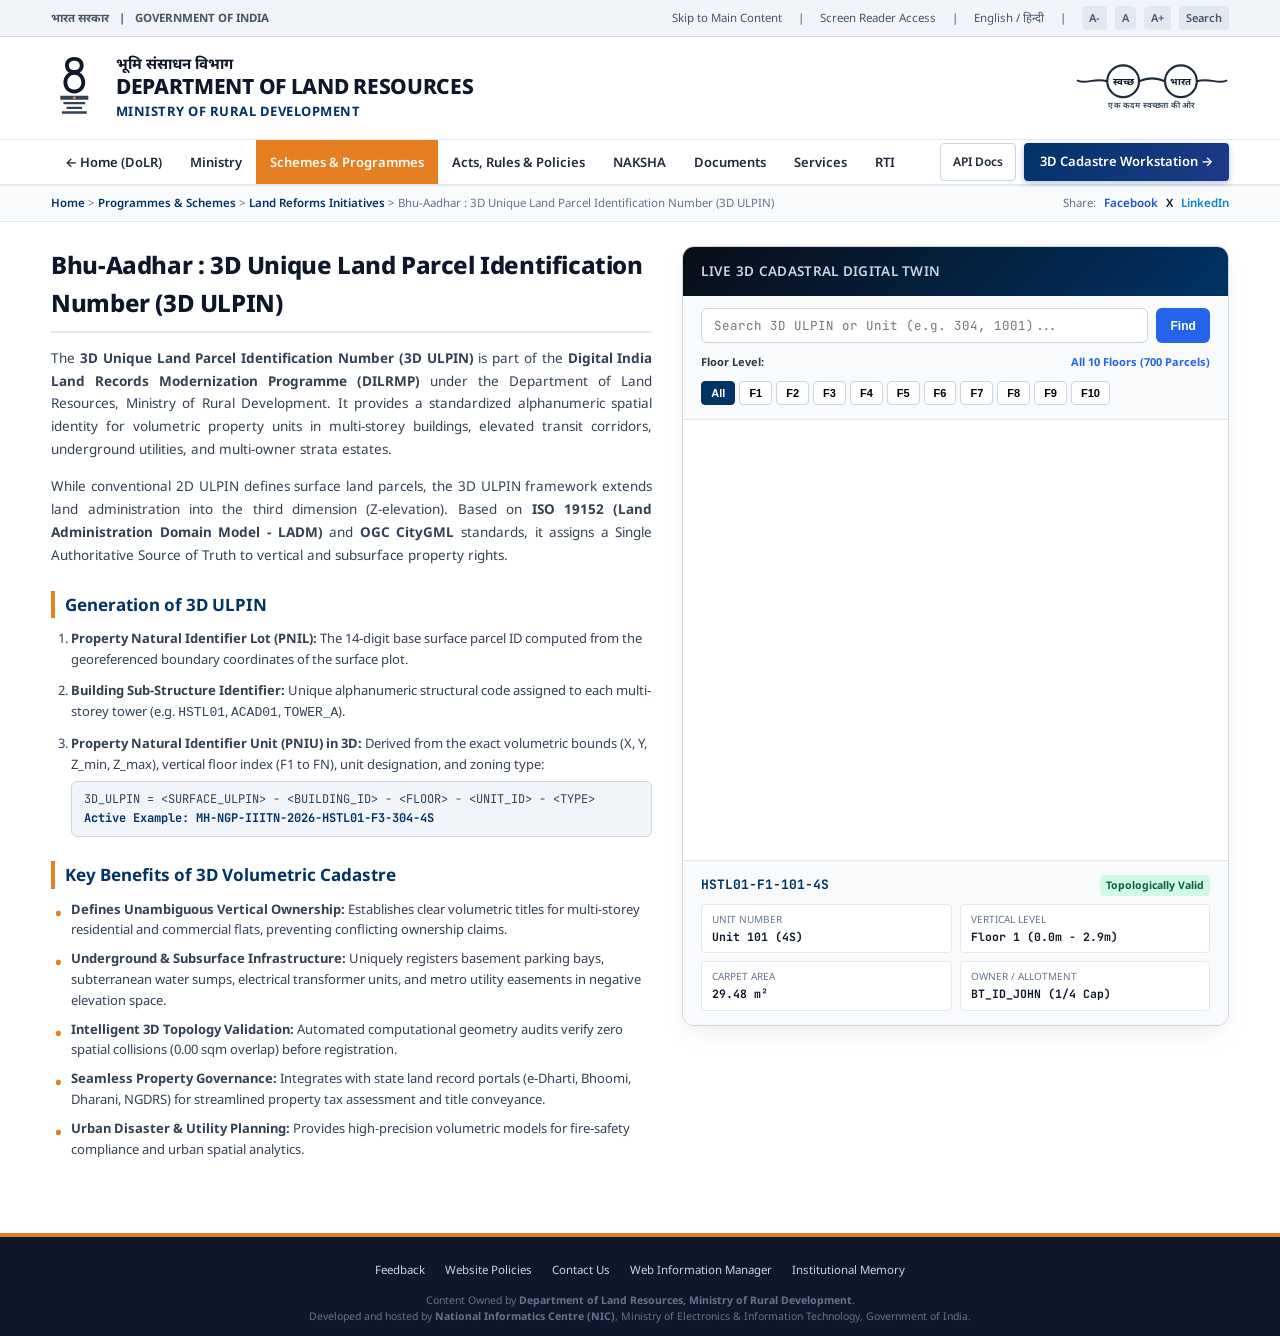
==== commit ef40fa97: "feat: integrate official DoLR ministry landing page with bilingual 3D ULPIN portal navigation" ====
--- a/frontend/3d_cadastre_portal.html
+++ b/frontend/3d_cadastre_portal.html
@@ -1,433 +1,677 @@
 <!DOCTYPE html>
-<html lang="en">
+<html lang="en-US">
 <head>
 <meta charset="UTF-8">
 <meta name="viewport" content="width=device-width, initial-scale=1.0">
-<title>3D ULPIN Volumetric Cadastre Platform</title>
-<link href="https://fonts.googleapis.com/css2?family=Inter:wght@400;500;600;700;800&family=JetBrains+Mono:wght@400;600&display=swap" rel="stylesheet">
+<title>Bhu-Aadhar : 3D Unique Land Parcel Identification Number (3D ULPIN) | Department of Land Resources</title>
+<link href="https://fonts.googleapis.com/css2?family=Inter:wght@400;500;600;700;800&family=Noto+Sans:wght@400;600;700&family=Noto+Sans+Devanagari:wght@400;600;700;800&family=JetBrains+Mono:wght@400;600;700&display=swap" rel="stylesheet">
 <style>
   :root {
-    --primary: #0f172a;
-    --primary-blue: #1e3a8a;
-    --accent: #2563eb;
-    --accent-light: #3b82f6;
-    --success: #10b981;
-    --warning: #f59e0b;
-    --danger: #ef4444;
-    --bg-page: #f8fafc;
-    --bg-card: #ffffff;
-    --text-main: #0f172a;
-    --text-muted: #64748b;
-    --border: #e2e8f0;
-    --radius: 12px;
-    --shadow: 0 10px 25px -5px rgba(15, 23, 42, 0.08), 0 8px 10px -6px rgba(15, 23, 42, 0.04);
+    --gov-blue: #003366;
+    --gov-header-bg: #ffffff;
+    --gov-orange: #e67e22;
+    --gov-dark: #1e293b;
+    --text-dark: #2d3748;
+    --bg-light: #f8fafc;
+    --border-color: #cbd5e1;
   }
 
   * { box-sizing: border-box; margin: 0; padding: 0; }
 
   body {
-    font-family: 'Inter', sans-serif;
-    background-color: var(--bg-page);
-    color: var(--text-main);
+    font-family: 'Noto Sans', 'Inter', -apple-system, sans-serif;
+    color: var(--text-dark);
+    background-color: #ffffff;
+    line-height: 1.6;
+    font-size: 14px;
+  }
+
+  /* Top Bar */
+  #topBar {
+    background-color: #f1f5f9;
+    border-bottom: 1px solid #cbd5e1;
+    font-size: 11.5px;
+    padding: 6px 4%;
+    display: flex;
+    justify-content: space-between;
+    align-items: center;
+    color: #475569;
+  }
+
+  .topBar-left {
+    display: flex;
+    align-items: center;
+    gap: 10px;
+    font-weight: 700;
+  }
+
+  .topBar-right {
+    display: flex;
+    align-items: center;
+    gap: 16px;
+  }
+
+  .topBar-right a {
+    color: inherit;
+    text-decoration: none;
+  }
+
+  .utility-icons {
+    display: flex;
+    gap: 8px;
+    align-items: center;
+  }
+
+  .icon-btn {
+    background: #e2e8f0;
+    padding: 3px 7px;
+    border-radius: 4px;
+    font-size: 11px;
+    cursor: pointer;
+    font-weight: 600;
+  }
+
+  /* Header Wrapper */
+  .header-wrapper {
+    padding: 16px 4%;
+    display: flex;
+    justify-content: space-between;
+    align-items: center;
+    background: #ffffff;
+    border-bottom: 1px solid #e2e8f0;
+  }
+
+  .header-brand {
+    display: flex;
+    align-items: center;
+    gap: 18px;
+  }
+
+  .emblem-logo {
+    height: 70px;
+    width: auto;
+  }
+
+  .ministry-text h2 {
+    font-size: 15px;
+    font-weight: 700;
+    color: #0f172a;
+    line-height: 1.2;
+  }
+
+  .ministry-text h1 {
+    font-size: 21px;
+    font-weight: 800;
+    color: #0f172a;
+    letter-spacing: -0.3px;
+    text-transform: uppercase;
+    line-height: 1.2;
+    margin: 2px 0;
+  }
+
+  .ministry-text p {
+    font-size: 13px;
+    font-weight: 700;
+    color: var(--gov-blue);
+    letter-spacing: 0.5px;
+    text-transform: uppercase;
+  }
+
+  .header-logos {
+    display: flex;
+    align-items: center;
+    gap: 22px;
+  }
+
+  .swachh-img {
+    height: 52px;
+  }
+
+  /* Menu Wrapper */
+  .menuWrapper {
+    background-color: #ffffff;
+    border-bottom: 2px solid #e2e8f0;
+    padding: 0 4%;
+    box-shadow: 0 2px 4px rgba(0,0,0,0.03);
+  }
+
+  .main-nav {
+    display: flex;
+    list-style: none;
+    align-items: center;
+    flex-wrap: wrap;
+  }
+
+  .nav-item a {
+    display: block;
+    padding: 12px 14px;
+    color: #1e293b;
+    text-decoration: none;
+    font-weight: 600;
+    font-size: 13px;
+    transition: background 0.15s, color 0.15s;
+  }
+
+  .nav-item.active a, .nav-item a:hover {
+    background-color: var(--gov-orange);
+    color: #ffffff;
+  }
+
+  .nav-btn-highlight {
+    background: linear-gradient(135deg, #003366, #1e3a8a) !important;
+    color: #ffffff !important;
+    border-radius: 4px;
+    margin-left: auto;
+    padding: 8px 16px !important;
+    box-shadow: 0 2px 6px rgba(0,51,102,0.3);
+  }
+
+  .nav-btn-highlight:hover {
+    background: #1e3a8a !important;
+  }
+
+  /* Breadcrumb */
+  .breadcrumb {
+    background-color: #f8fafc;
+    padding: 8px 4%;
+    font-size: 11.5px;
+    color: #64748b;
+    border-bottom: 1px solid #e2e8f0;
+    display: flex;
+    justify-content: space-between;
+    align-items: center;
+  }
+
+  .breadcrumb a {
+    color: var(--gov-blue);
+    text-decoration: none;
+    font-weight: 600;
+  }
+
+  /* Master Layout */
+  .page-container {
+    display: grid;
+    grid-template-columns: 1.1fr 1fr;
+    gap: 30px;
+    padding: 24px 4%;
+    max-width: 1650px;
+    margin: 0 auto;
+  }
+
+  /* Left Article Content */
+  .article-col h1 {
+    font-size: 24px;
+    font-weight: 800;
+    color: #0f172a;
+    margin-bottom: 14px;
+    letter-spacing: -0.4px;
+    border-bottom: 2px solid #e2e8f0;
+    padding-bottom: 8px;
+  }
+
+  .article-col p {
+    font-size: 13.5px;
+    color: #334155;
+    margin-bottom: 14px;
+    text-align: justify;
+    line-height: 1.7;
+  }
+
+  .section-h2 {
+    font-size: 17px;
+    font-weight: 700;
+    color: var(--gov-blue);
+    margin-top: 24px;
+    margin-bottom: 10px;
+    border-left: 4px solid var(--gov-orange);
+    padding-left: 10px;
+  }
+
+  .ordered-steps {
+    padding-left: 20px;
+    margin-bottom: 16px;
+    font-size: 13px;
+    color: #334155;
+  }
+
+  .ordered-steps li {
+    margin-bottom: 10px;
+    line-height: 1.6;
+  }
+
+  .benefit-list {
+    list-style: none;
+    margin-bottom: 20px;
+  }
+
+  .benefit-list li {
+    position: relative;
+    padding-left: 20px;
+    margin-bottom: 8px;
+    font-size: 13px;
+    color: #334155;
+    line-height: 1.6;
+  }
+
+  .benefit-list li::before {
+    content: "•";
+    position: absolute;
+    left: 4px;
+    color: var(--gov-orange);
+    font-weight: bold;
+    font-size: 18px;
+  }
+
+  /* Right Column: Live Embedded 3D Cadastral Digital Twin */
+  .cadastre-col {
+    background: #ffffff;
+    border: 1.5px solid #cbd5e1;
+    border-radius: 12px;
+    overflow: hidden;
+    box-shadow: 0 10px 25px -5px rgba(0,0,0,0.08);
     display: flex;
     flex-direction: column;
-    height: 100vh;
-    overflow: hidden;
-  }
-
-  /* Main Workspace Layout (Full Height) */
-  .workspace {
-    display: grid;
-    grid-template-columns: 350px 1fr 360px;
+    height: fit-content;
+  }
+
+  .cadastre-header {
+    background: linear-gradient(135deg, #090d16 0%, #003366 100%);
+    padding: 14px 18px;
+    display: flex;
+    justify-content: space-between;
+    align-items: center;
+  }
+
+  .cadastre-header h3 {
+    font-size: 13.5px;
+    font-weight: 600;
+    color: #cbd5e1;
+    letter-spacing: 0.3px;
+    text-transform: uppercase;
+  }
+
+  .cadastre-controls {
+    background: #f8fafc;
+    padding: 12px 18px;
+    border-bottom: 1px solid #e2e8f0;
+    display: flex;
+    flex-direction: column;
+    gap: 10px;
+  }
+
+  .search-row {
+    display: flex;
+    gap: 8px;
+    position: relative;
+  }
+
+  .search-inp {
     flex: 1;
-    height: 100vh;
-    overflow: hidden;
-  }
-
-  /* Left Panel: Hierarchy & Search */
-  .left-panel {
-    background: var(--bg-card);
-    border-right: 1px solid var(--border);
-    padding: 18px;
-    display: flex;
-    flex-direction: column;
-    gap: 16px;
-    overflow-y: auto;
-  }
-
-  .panel-section-title {
-    font-size: 11px;
-    text-transform: uppercase;
-    letter-spacing: 0.8px;
+    padding: 8px 12px;
+    border: 1.5px solid #cbd5e1;
+    border-radius: 6px;
+    font-size: 12.5px;
+    font-family: 'JetBrains Mono', monospace;
+  }
+
+  .search-inp:focus {
+    outline: none;
+    border-color: #2563eb;
+    box-shadow: 0 0 0 3px rgba(37,99,235,0.15);
+  }
+
+  .btn-search {
+    background: #2563eb;
+    color: #ffffff;
+    border: none;
+    padding: 8px 14px;
+    border-radius: 6px;
     font-weight: 700;
-    color: var(--text-muted);
-    margin-bottom: 6px;
-  }
-
-  .search-box {
-    position: relative;
-  }
-
-  .search-input {
-    width: 100%;
-    padding: 11px 14px 11px 14px;
-    border-radius: 10px;
-    border: 1.5px solid var(--border);
-    font-size: 13px;
-    font-family: inherit;
-    background: #f8fafc;
-    color: var(--text-main);
-    transition: all 0.2s;
-  }
-
-  .search-input:focus {
-    outline: none;
-    border-color: var(--accent);
+    font-size: 12px;
+    cursor: pointer;
+  }
+
+  .floor-btn-row {
+    display: flex;
+    gap: 4px;
+    overflow-x: auto;
+    padding-bottom: 2px;
+  }
+
+  .f-btn {
+    padding: 5px 9px;
     background: #ffffff;
-    box-shadow: 0 0 0 3px rgba(37, 99, 235, 0.15);
-  }
-
-  .suggestions {
-    margin-top: 6px;
-    background: #ffffff;
-    border: 1px solid var(--border);
-    border-radius: 8px;
-    max-height: 150px;
-    overflow-y: auto;
-    display: none;
-    box-shadow: var(--shadow);
-  }
-
-  .suggestion-item {
-    padding: 8px 12px;
-    font-size: 12px;
-    font-family: 'JetBrains Mono', monospace;
-    cursor: pointer;
-    border-bottom: 1px solid #f1f5f9;
-  }
-
-  .suggestion-item:hover {
-    background: #eff6ff;
-    color: var(--accent);
-  }
-
-  .select-group label {
-    font-size: 12px;
-    font-weight: 600;
-    color: var(--text-main);
-    display: block;
-    margin-bottom: 4px;
-  }
-
-  .custom-select {
-    width: 100%;
-    padding: 9px 12px;
-    border-radius: 8px;
-    border: 1.5px solid var(--border);
-    background: #ffffff;
-    font-size: 12.5px;
-    font-weight: 500;
-    color: var(--text-main);
-    cursor: pointer;
-  }
-
-  .custom-select:focus {
-    outline: none;
-    border-color: var(--accent);
-  }
-
-  .floor-grid {
-    display: grid;
-    grid-template-columns: repeat(5, 1fr);
-    gap: 6px;
-  }
-
-  .floor-btn {
-    padding: 7px 0;
-    border: 1px solid var(--border);
-    background: #f8fafc;
-    border-radius: 6px;
-    font-size: 12px;
-    font-weight: 600;
-    cursor: pointer;
-    transition: all 0.15s;
-    text-align: center;
-  }
-
-  .floor-btn:hover {
-    background: #e2e8f0;
-  }
-
-  .floor-btn.active {
-    background: var(--primary-blue);
-    color: #ffffff;
-    border-color: var(--primary-blue);
-  }
-
-  /* Middle: 3D WebGL Canvas */
-  .center-panel {
-    position: relative;
-    background: #ffffff;
-    overflow: hidden;
-  }
-
-  .plot-container-wrap {
-    width: 100%;
-    height: 100%;
-  }
-
-  .hud-overlay {
-    position: absolute;
-    top: 16px;
-    left: 16px;
-    background: rgba(255, 255, 255, 0.94);
-    backdrop-filter: blur(8px);
-    border: 1px solid var(--border);
-    border-radius: 10px;
-    padding: 10px 16px;
-    font-size: 12px;
-    box-shadow: var(--shadow);
-    pointer-events: none;
-    z-index: 10;
-  }
-
-  .hud-overlay strong {
-    color: var(--primary-blue);
-  }
-
-  /* Right Panel: Cadastral Property Card */
-  .right-panel {
-    background: var(--bg-card);
-    border-left: 1px solid var(--border);
-    padding: 20px;
-    display: flex;
-    flex-direction: column;
-    gap: 16px;
-    overflow-y: auto;
-  }
-
-  .property-card {
-    background: #f8fafc;
-    border: 1.5px solid var(--border);
-    border-radius: var(--radius);
-    padding: 16px;
-    display: flex;
-    flex-direction: column;
-    gap: 12px;
-  }
-
-  .card-header-badge {
-    display: inline-block;
-    align-self: flex-start;
-    padding: 4px 10px;
-    border-radius: 6px;
-    font-size: 10px;
-    font-weight: 700;
-    text-transform: uppercase;
-    letter-spacing: 0.5px;
-    background: #dbeafe;
-    color: #1e40af;
-  }
-
-  .ulpin-title {
-    font-size: 15px;
-    font-weight: 800;
-    font-family: 'JetBrains Mono', monospace;
-    color: var(--primary-blue);
-    word-break: break-all;
-  }
-
-  .property-grid {
-    display: grid;
-    grid-template-columns: 1fr 1fr;
-    gap: 10px;
-    font-size: 11.5px;
-  }
-
-  .prop-item {
-    background: #ffffff;
-    padding: 8px 10px;
-    border-radius: 6px;
-    border: 1px solid #e2e8f0;
-  }
-
-  .prop-label {
-    color: var(--text-muted);
-    font-size: 10.5px;
-    margin-bottom: 2px;
-  }
-
-  .prop-val {
-    font-weight: 700;
-    color: var(--text-main);
-  }
-
-  .occupant-box {
-    background: #ffffff;
-    border: 1px solid #e2e8f0;
-    border-radius: 8px;
-    padding: 10px 12px;
-    font-size: 12px;
-  }
-
-  .occupant-box strong {
-    display: block;
-    color: var(--text-muted);
-    font-size: 10.5px;
-    margin-bottom: 4px;
-  }
-
-  .status-tag {
-    display: inline-flex;
-    align-items: center;
-    padding: 4px 8px;
+    border: 1px solid #cbd5e1;
     border-radius: 4px;
     font-size: 11px;
     font-weight: 600;
-  }
-
-  .status-valid {
-    background: #d1fae5;
-    color: #065f46;
+    cursor: pointer;
+    white-space: nowrap;
+  }
+
+  .f-btn.active {
+    background: #003366;
+    color: #ffffff;
+    border-color: #003366;
+  }
+
+  .viewer-3d-wrap {
+    width: 100%;
+    height: 440px;
+    background: #ffffff;
+  }
+
+  /* Cadastral Title Card below 3D */
+  .title-card {
+    padding: 14px 18px;
+    background: #f8fafc;
+    border-top: 1px solid #e2e8f0;
+    font-size: 12px;
+  }
+
+  .title-card-grid {
+    display: grid;
+    grid-template-columns: 1fr 1fr;
+    gap: 8px;
+    margin-top: 8px;
+  }
+
+  .title-item {
+    background: #ffffff;
+    padding: 6px 10px;
+    border-radius: 4px;
+    border: 1px solid #e2e8f0;
+  }
+
+  .title-item span {
+    color: #64748b;
+    font-size: 10px;
+    display: block;
+  }
+
+  .title-item strong {
+    color: #0f172a;
+    font-size: 11.5px;
+    font-family: 'JetBrains Mono', monospace;
+  }
+
+  /* Official DoLR Footer */
+  footer {
+    background: #0f172a;
+    color: #94a3b8;
+    padding: 24px 4% 12px;
+    font-size: 11.5px;
+    border-top: 4px solid var(--gov-orange);
+    margin-top: 30px;
+  }
+
+  .footer-links {
+    display: flex;
+    justify-content: center;
+    gap: 20px;
+    list-style: none;
+    margin-bottom: 12px;
+  }
+
+  .footer-links a {
+    color: #cbd5e1;
+    text-decoration: none;
+  }
+
+  .footer-copy {
+    text-align: center;
+    color: #64748b;
+    font-size: 10.5px;
   }
 </style>
 </head>
 <body>
 
-<!-- Main Workspace -->
-<div class="workspace">
-
-  <!-- Left Sidebar -->
-  <aside class="left-panel">
-    
-    <!-- Tier 1: Institution / Estate Selector -->
-    <div class="select-group">
-      <div class="panel-section-title">Tier 1: Registered Estate / Institution</div>
-      <select id="institutionSelect" class="custom-select" onchange="onInstitutionChange()">
-        <option value="INST_IIITN">IIIT Nagpur Campus (Pilot Case Study - Active)</option>
-        <option value="INST_DDA01">DDA Multi-Storey Residential Complex (Dwarka, Delhi)</option>
-      </select>
+<!-- Header (Matching Official DoLR Elements Tree) -->
+<header id="mainHeader">
+  <!-- topBar start -->
+  <div id="topBar">
+    <div class="topBar-left">
+      <span>भारत सरकार</span> | <span>GOVERNMENT OF INDIA</span>
     </div>
-
-    <!-- Quick Search -->
-    <div>
-      <div class="panel-section-title">Quick 3D ULPIN Search</div>
-      <div class="search-box">
-        <input type="text" id="searchInput" class="search-input" placeholder="Search 3D ULPIN or Unit (e.g. 304, 1001)..." onkeyup="handleSearch(event)">
-      </div>
-      <div id="suggestionsBox" class="suggestions"></div>
-    </div>
-
-    <!-- Tier 2: Building Selector -->
-    <div class="select-group">
-      <div class="panel-section-title">Tier 2: Building Sub-Structure</div>
-      <select id="buildingSelect" class="custom-select" onchange="onBuildingChange()">
-        <option value="HSTL01">Hostel Block 1 (Main 10-Storey Tower - 700 Parcels)</option>
-        <option value="HSTL02">Hostel Block 2 (Girls Wing - 8 Floors - 560 Parcels)</option>
-        <option value="ACAD01">Academic Complex (6 Floors - 300 Parcels)</option>
-      </select>
-    </div>
-
-    <!-- Floor Slicer -->
-    <div>
-      <div class="panel-section-title">Vertical Floor Slicer</div>
-      <div class="floor-grid">
-        <button class="floor-btn active" onclick="sliceFloor('all')">All</button>
-        <button class="floor-btn" onclick="sliceFloor(1)">F1</button>
-        <button class="floor-btn" onclick="sliceFloor(2)">F2</button>
-        <button class="floor-btn" onclick="sliceFloor(3)">F3</button>
-        <button class="floor-btn" onclick="sliceFloor(4)">F4</button>
-        <button class="floor-btn" onclick="sliceFloor(5)">F5</button>
-        <button class="floor-btn" onclick="sliceFloor(6)">F6</button>
-        <button class="floor-btn" onclick="sliceFloor(7)">F7</button>
-        <button class="floor-btn" onclick="sliceFloor(8)">F8</button>
-        <button class="floor-btn" onclick="sliceFloor(9)">F9</button>
-        <button class="floor-btn" onclick="sliceFloor(10)">F10</button>
+    <div class="topBar-right">
+      <a href="#articleStart">Skip to Main Content</a>
+      <span>|</span>
+      <span>Screen Reader Access</span>
+      <span>|</span>
+      <span>English / हिन्दी</span>
+      <span>|</span>
+      <div class="utility-icons">
+        <span class="icon-btn">A-</span>
+        <span class="icon-btn">A</span>
+        <span class="icon-btn">A+</span>
+        <span class="icon-btn">Search</span>
       </div>
     </div>
-
-  </aside>
-
-  <!-- Middle 3D View -->
-  <main class="center-panel">
-    <div class="hud-overlay">
-      <strong>Active Structure:</strong> <span id="hudBuildingText">Hostel Block 1</span> | <span id="hudFloorText">All 10 Floors (700 Parcels)</span>
+  </div>
+  <!-- topBar end -->
+
+  <!-- header-wrapper start -->
+  <div class="header-wrapper">
+    <div class="header-brand">
+      <!-- National Lion Emblem of India SVG -->
+      <svg class="emblem-logo" viewBox="0 0 60 90" fill="#1e293b" xmlns="http://www.w3.org/2000/svg">
+        <path d="M30 5C22 5 18 10 18 16C18 20 20 23 23 25C20 27 16 31 16 38C16 46 22 52 30 52C38 52 44 46 44 38C44 31 40 27 37 25C40 23 42 20 42 16C42 10 38 5 30 5ZM30 10C34 10 37 12 37 16C37 20 34 22 30 22C26 22 23 20 23 16C23 12 26 10 30 10ZM30 28C35 28 39 32 39 38C39 44 35 47 30 47C25 47 21 44 21 38C21 32 25 28 30 28Z" fill="#0f172a"/>
+        <path d="M12 55H48V60H12V55ZM16 63H44V66H16V63ZM20 69H40V72H20V69ZM14 75H46V78H14V75Z" fill="#334155"/>
+        <circle cx="30" cy="57.5" r="2" fill="#e67e22"/>
+      </svg>
+      <div class="ministry-text">
+        <h2>भूमि संसाधन विभाग</h2>
+        <h1>DEPARTMENT OF LAND RESOURCES</h1>
+        <p>MINISTRY OF RURAL DEVELOPMENT</p>
+      </div>
     </div>
-    <div class="plot-container-wrap">
+
+    <div class="header-logos">
+      <!-- Swachh Bharat Official Emblem -->
+      <svg class="swachh-img" viewBox="0 0 160 54" xmlns="http://www.w3.org/2000/svg" style="height: 52px; width: auto;">
+        <!-- Left & Right Spectacle Lenses -->
+        <circle cx="50" cy="20" r="16.5" stroke="#1e293b" stroke-width="2.2" fill="none"/>
+        <circle cx="110" cy="20" r="16.5" stroke="#1e293b" stroke-width="2.2" fill="none"/>
+        <!-- Bridge between lenses -->
+        <path d="M 66.5 20 Q 80 14 93.5 20" stroke="#1e293b" stroke-width="2.2" fill="none"/>
+        <!-- Left Temple Arm -->
+        <path d="M 33.5 20 C 20 16 10 24 2 19" stroke="#1e293b" stroke-width="2" fill="none"/>
+        <!-- Right Temple Arm -->
+        <path d="M 126.5 20 C 140 16 150 24 158 19" stroke="#1e293b" stroke-width="2" fill="none"/>
+        <!-- Text inside Left Lens: स्वच्छ -->
+        <text x="50" y="24" text-anchor="middle" font-family="'Noto Sans Devanagari', 'Noto Sans', sans-serif" font-size="10" font-weight="700" fill="#0f172a">स्वच्छ</text>
+        <!-- Text inside Right Lens: भारत -->
+        <text x="110" y="24" text-anchor="middle" font-family="'Noto Sans Devanagari', 'Noto Sans', sans-serif" font-size="10" font-weight="700" fill="#0f172a">भारत</text>
+        <!-- Tagline below: एक कदम स्वच्छता की ओर -->
+        <text x="80" y="48" text-anchor="middle" font-family="'Noto Sans Devanagari', 'Noto Sans', sans-serif" font-size="8.5" font-weight="600" fill="#334155" letter-spacing="0.2px">एक कदम स्वच्छता की ओर</text>
+      </svg>
+    </div>
+  </div>
+  <!-- header-wrapper end -->
+
+  <!-- menuWrapper start -->
+  <div class="menuWrapper">
+    <ul class="main-nav">
+      <li class="nav-item"><a href="/">← Home (DoLR)</a></li>
+      <li class="nav-item"><a href="/#about">Ministry</a></li>
+      <li class="nav-item active"><a href="/programmes/3d-ulpin">Schemes & Programmes</a></li>
+      <li class="nav-item"><a href="/#acts">Acts, Rules & Policies</a></li>
+      <li class="nav-item"><a href="/#naksha">NAKSHA</a></li>
+      <li class="nav-item"><a href="/#docs">Documents</a></li>
+      <li class="nav-item"><a href="/#services">Services</a></li>
+      <li class="nav-item"><a href="/#rti">RTI</a></li>
+      <li class="nav-item" style="margin-left:auto; display:flex; gap:8px;">
+        <a href="/docs" target="_blank" style="padding:8px 12px; color:#1e293b; font-weight:600; text-decoration:none; font-size:12px; border:1px solid #cbd5e1; border-radius:4px;">
+          API Docs
+        </a>
+        <a href="/app" class="nav-btn-highlight">
+          3D Cadastre Workstation →
+        </a>
+      </li>
+    </ul>
+  </div>
+  <!-- menuWrapper end -->
+</header>
+
+<!-- Breadcrumb -->
+<div class="breadcrumb">
+  <div>
+    <a href="/">Home</a> &gt; <a href="/#schemes">Programmes & Schemes</a> &gt; <a href="/#reforms">Land Reforms Initiatives</a> &gt; <span>Bhu-Aadhar : 3D Unique Land Parcel Identification Number (3D ULPIN)</span>
+  </div>
+  <div style="display:flex; gap:8px;">
+    <span>Share:</span>
+    <a href="#" style="color:#1d4ed8;">Facebook</a>
+    <a href="#" style="color:#0f172a;">X</a>
+    <a href="#" style="color:#0284c7;">LinkedIn</a>
+  </div>
+</div>
+
+<!-- Main Page Container -->
+<div class="page-container" id="articleStart">
+
+  <!-- Left Column: Official Scheme Content -->
+  <div class="article-col">
+    <h1>Bhu-Aadhar : 3D Unique Land Parcel Identification Number (3D ULPIN)</h1>
+
+    <p>
+      The <strong>3D Unique Land Parcel Identification Number (3D ULPIN)</strong> is part of the <strong>Digital India Land Records Modernization Programme (DILRMP)</strong> under the Department of Land Resources, Ministry of Rural Development. It provides a standardized alphanumeric spatial identity for volumetric property units in multi-storey buildings, elevated transit corridors, underground utilities, and multi-owner strata estates.
+    </p>
+
+    <p>
+      While conventional 2D ULPIN defines surface land parcels, the 3D ULPIN framework extends land administration into the third dimension (Z-elevation). Based on <strong>ISO 19152 (Land Administration Domain Model - LADM)</strong> and <strong>OGC CityGML</strong> standards, it assigns a Single Authoritative Source of Truth to vertical and subsurface property rights.
+    </p>
+
+    <h2 class="section-h2">Generation of 3D ULPIN</h2>
+    <ol class="ordered-steps">
+      <li>
+        <strong>Property Natural Identifier Lot (PNIL):</strong> 
+        The 14-digit base surface parcel ID computed from the georeferenced boundary coordinates of the surface plot.
+      </li>
+      <li>
+        <strong>Building Sub-Structure Identifier:</strong> 
+        Unique alphanumeric structural code assigned to each multi-storey tower (e.g. <code>HSTL01</code>, <code>ACAD01</code>, <code>TOWER_A</code>).
+      </li>
+      <li>
+        <strong>Property Natural Identifier Unit (PNIU) in 3D:</strong> 
+        Derived from the exact volumetric bounds (X, Y, Z_min, Z_max), vertical floor index (F1 to FN), unit designation, and zoning type:
+        <div style="background:#f1f5f9; padding:8px 12px; border-radius:6px; font-family:'JetBrains Mono', monospace; font-size:12px; margin:6px 0; border:1px solid #cbd5e1;">
+          3D_ULPIN = &lt;SURFACE_ULPIN&gt; - &lt;BUILDING_ID&gt; - &lt;FLOOR&gt; - &lt;UNIT_ID&gt; - &lt;TYPE&gt;<br>
+          <strong style="color:#003366;">Active Example: MH-NGP-IIITN-2026-HSTL01-F3-304-4S</strong>
+        </div>
+      </li>
+    </ol>
+
+    <h2 class="section-h2">Key Benefits of 3D Volumetric Cadastre</h2>
+    <ul class="benefit-list">
+      <li><strong>Defines Unambiguous Vertical Ownership:</strong> Establishes clear volumetric titles for multi-storey residential and commercial flats, preventing conflicting ownership claims.</li>
+      <li><strong>Underground & Subsurface Infrastructure:</strong> Uniquely registers basement parking bays, subterranean water sumps, electrical transformer units, and metro utility easements in negative elevation space.</li>
+      <li><strong>Intelligent 3D Topology Validation:</strong> Automated computational geometry audits verify zero spatial collisions (0.00 sqm overlap) before registration.</li>
+      <li><strong>Seamless Property Governance:</strong> Integrates with state land record portals (e-Dharti, Bhoomi, Dharani, NGDRS) for streamlined property tax assessment and title conveyance.</li>
+      <li><strong>Urban Disaster & Utility Planning:</strong> Provides high-precision volumetric models for fire-safety compliance and urban spatial analytics.</li>
+    </ul>
+  </div>
+
+  <!-- Right Column: Live Embedded 3D Volumetric Digital Twin -->
+  <div class="cadastre-col">
+    <div class="cadastre-header">
+      <h3>Live 3D Cadastral Digital Twin</h3>
+    </div>
+
+    <!-- 3D Controls -->
+    <div class="cadastre-controls">
+      <div class="search-row">
+        <input type="text" id="liveSearchInp" class="search-inp" placeholder="Search 3D ULPIN or Unit (e.g. 304, 1001)..." onkeyup="handleLiveSearch(event)">
+        <button class="btn-search" onclick="executeSearch()">Find</button>
+      </div>
+
+      <div style="display:flex; justify-content:space-between; align-items:center; font-size:11px;">
+        <strong>Floor Level:</strong>
+        <span id="activeFloorLabel" style="color:#2563eb; font-weight:700;">All 10 Floors (700 Parcels)</span>
+      </div>
+
+      <div class="floor-btn-row">
+        <button class="f-btn active" onclick="sliceLiveFloor('all')">All</button>
+        <button class="f-btn" onclick="sliceLiveFloor(1)">F1</button>
+        <button class="f-btn" onclick="sliceLiveFloor(2)">F2</button>
+        <button class="f-btn" onclick="sliceLiveFloor(3)">F3</button>
+        <button class="f-btn" onclick="sliceLiveFloor(4)">F4</button>
+        <button class="f-btn" onclick="sliceLiveFloor(5)">F5</button>
+        <button class="f-btn" onclick="sliceLiveFloor(6)">F6</button>
+        <button class="f-btn" onclick="sliceLiveFloor(7)">F7</button>
+        <button class="f-btn" onclick="sliceLiveFloor(8)">F8</button>
+        <button class="f-btn" onclick="sliceLiveFloor(9)">F9</button>
+        <button class="f-btn" onclick="sliceLiveFloor(10)">F10</button>
+      </div>
+    </div>
+
+    <!-- Embedded Plotly 3D Canvas -->
+    <div class="viewer-3d-wrap">
       <div style="height:100%; width:100%;">                        <script>window.PlotlyConfig = {MathJaxConfig: 'local'};</script>
-        <script charset="utf-8" src="https://cdn.plot.ly/plotly-4.0.0.min.js" integrity="sha256-FEYfO0yRyLtZCpnW0Dw/0DHKQO7Afrq3ml4+rBB818o=" crossorigin="anonymous"></script>                <div id="9c81e9b9-40b4-4a84-92f6-4a4c5843982d" class="plotly-graph-div" style="height:100%; width:100%;"></div>            <script>                window.PLOTLYENV=window.PLOTLYENV || {};                                if (document.getElementById("9c81e9b9-40b4-4a84-92f6-4a4c5843982d")) {                    Plotly.newPlot(                        "9c81e9b9-40b4-4a84-92f6-4a4c5843982d",                        [{"color":"#2ECC71","customdata":["HSTL01-F1-101-4S","HSTL01-F1-101-4S","HSTL01-F1-101-4S","HSTL01-F1-101-4S","HSTL01-F1-101-4S","HSTL01-F1-101-4S","HSTL01-F1-101-4S","HSTL01-F1-101-4S"],"flatshading":true,"hoverinfo":"text","i":[0,0,4,4,0,0,3,3,0,0,1,1],"j":[1,2,5,6,1,5,2,6,3,7,2,6],"k":[2,3,6,7,5,4,6,7,7,4,6,5],"lighting":{"ambient":0.7,"diffuse":0.8,"roughness":0.5,"specular":0.2},"name":"F1-101","opacity":0.88,"text":"\u003cb\u003eFloor 1 | Unit: 101\u003c\u002fb\u003e\u003cbr\u003e\u003cb\u003e3D ULPIN:\u003c\u002fb\u003e HSTL01-F1-101-4S\u003cbr\u003e\u003cb\u003eType:\u003c\u002fb\u003e 4S\u003cbr\u003e\u003cb\u003eStatus:\u003c\u002fb\u003e Vacant (0\u002f4)\u003cbr\u003e\u003cb\u003eDimensions:\u003c\u002fb\u003e 3.0m \u00d7 8.8m \u00d7 2.9m\u003cbr\u003e\u003cb\u003eArea:\u003c\u002fb\u003e 26.4 m\u00b2\u003cbr\u003e\u003cb\u003eCoordinates:\u003c\u002fb\u003e Lat 20.94951607, Lon 79.03017948\u003cbr\u003e\u003cb\u003eElevation:\u003c\u002fb\u003e 0.0m \u2013 2.9m","x":[72.03,75.03,75.03,72.03,72.03,75.03,75.03,72.03],"y":[0.0,0.0,8.8,8.8,0.0,0.0,8.8,8.8],"z":[0.0,0.0,0.0,0.0,2.9,2.9,2.9,2.9],"type":"mesh3d"},{"color":"#42A5F5","customdata":["HSTL01-F1-CORRIDOR_1-CORR","HSTL01-F1-CORRIDOR_1-CORR","HSTL01-F1-CORRIDOR_1-CORR","HSTL01-F1-CORRIDOR_1-CORR","HSTL01-F1-CORRIDOR_1-CORR","HSTL01-F1-CORRIDOR_1-CORR","HSTL01-F1-CORRIDOR_1-CORR","HSTL01-F1-CORRIDOR_1-CORR"],"flatshading":true,"hoverinfo":"text","i":[0,0,4,4,0,0,3,3,0,0,1,1],"j":[1,2,5,6,1,5,2,6,3,7,2,6],"k":[2,3,6,7,5,4,6,7,7,4,6,5],"lighting":{"ambient":0.7,"diffuse":0.8,"roughness":0.5,"specular":0.2},"name":"F1-CORRIDOR_1","opacity":0.6,"text":"\u003cb\u003eFloor 1 | Unit: CORRIDOR_1\u003c\u002fb\u003e\u003cbr\u003e\u003cb\u003e3D ULPIN:\u003c\u002fb\u003e HSTL01-F1-CORRIDOR_1-CORR\u003cbr\u003e\u003cb\u003eType:\u003c\u002fb\u003e CORR\u003cbr\u003e\u003cb\u003eStatus:\u003c\u002fb\u003e Horizontal Corridor\u003cbr\u003e\u003cb\u003eDimensions:\u003c\u002fb\u003e 69.02m \u00d7 2.0m \u00d7 2.9m\u003cbr\u003e\u003cb\u003eArea:\u003c\u002fb\u003e 138.04 m\u00b2\u003cbr\u003e\u003cb\u003eCoordinates:\u003c\u002fb\u003e Lat 20.94946757, Lon 79.02984753\u003cbr\u003e\u003cb\u003eElevation:\u003c\u002fb\u003e 0.0m \u2013 2.9m","x":[4.51,73.53,73.53,4.51,4.51,73.53,73.53,4.51],"y":[8.8,8.8,10.8,10.8,8.8,8.8,10.8,10.8],"z":[0.0,0.0,0.0,0.0,2.9,2.9,2.9,2.9],"type":"mesh3d"},{"color":"#2ECC71","customdata":["HSTL01-F1-102-4S","HSTL01-F1-102-4S","HSTL01-F1-102-4S","HSTL01-F1-102-4S","HSTL01-F1-102-4S","HSTL01-F1-102-4S","HSTL01-F1-102-4S","HSTL01-F1-102-4S"],"flatshading":true,"hoverinfo":"text","i":[0,0,4,4,0,0,3,3,0,0,1,1],"j":[1,2,5,6,1,5,2,6,3,7,2,6],"k":[2,3,6,7,5,4,6,7,7,4,6,5],"lighting":{"ambient":0.7,"diffuse":0.8,"roughness":0.5,"specular":0.2},"name":"F1-102","opacity":0.88,"text":"\u003cb\u003eFloor 1 | Unit: 102\u003c\u002fb\u003e\u003cbr\u003e\u003cb\u003e3D ULPIN:\u003c\u002fb\u003e HSTL01-F1-102-4S\u003cbr\u003e\u003cb\u003eType:\u003c\u002fb\u003e 4S\u003cbr\u003e\u003cb\u003eStatus:\u003c\u002fb\u003e Vacant (0\u002f4)\u003cbr\u003e\u003cb\u003eDimensions:\u003c\u002fb\u003e 3.0m \u00d7 8.8m \u00d7 2.9m\u003cbr\u003e\u003cb\u003eArea:\u003c\u002fb\u003e 26.4 m\u00b2\u003cbr\u003e\u003cb\u003eCoordinates:\u003c\u002fb\u003e Lat 20.94951607, Lon 79.03015063\u003cbr\u003e\u003cb\u003eElevation:\u003c\u002fb\u003e 0.0m \u2013 2.9m","x":[69.03,72.03,72.03,69.03,69.03,72.03,72.03,69.03],"y":[0.0,0.0,8.8,8.8,0.0,0.0,8.8,8.8],"z":[0.0,0.0,0.0,0.0,2.9,2.9,2.9,2.9],"type":"mesh3d"},{"color":"#2ECC71","customdata":["HSTL01-F1-103-4S","HSTL01-F1-103-4S","HSTL01-F1-103-4S","HSTL01-F1-103-4S","HSTL01-F1-103-4S","HSTL01-F1-103-4S","HSTL01-F1-103-4S","HSTL01-F1-103-4S"],"flatshading":true,"hoverinfo":"text","i":[0,0,4,4,0,0,3,3,0,0,1,1],"j":[1,2,5,6,1,5,2,6,3,7,2,6],"k":[2,3,6,7,5,4,6,7,7,4,6,5],"lighting":{"ambient":0.7,"diffuse":0.8,"roughness":0.5,"specular":0.2},"name":"F1-103","opacity":0.88,"text":"\u003cb\u003eFloor 1 | Unit: 103\u003c\u002fb\u003e\u003cbr\u003e\u003cb\u003e3D ULPIN:\u003c\u002fb\u003e HSTL01-F1-103-4S\u003cbr\u003e\u003cb\u003eType:\u003c\u002fb\u003e 4S\u003cbr\u003e\u003cb\u003eStatus:\u003c\u002fb\u003e Vacant (0\u002f4)\u003cbr\u003e\u003cb\u003eDimensions:\u003c\u002fb\u003e 3.0m \u00d7 8.8m \u00d7 2.9m\u003cbr\u003e\u003cb\u003eArea:\u003c\u002fb\u003e 26.4 m\u00b2\u003cbr\u003e\u003cb\u003eCoordinates:\u003c\u002fb\u003e Lat 20.94951607, Lon 79.03012177\u003cbr\u003e\u003cb\u003eElevation:\u003c\u002fb\u003e 0.0m \u2013 2.9m","x":[66.03,69.03,69.03,66.03,66.03,69.03,69.03,66.03],"y":[0.0,0.0,8.8,8.8,0.0,0.0,8.8,8.8],"z":[0.0,0.0,0.0,0.0,2.9,2.9,2.9,2.9],"type":"mesh3d"},{"color":"#2ECC71","customdata":["HSTL01-F1-104-4S","HSTL01-F1-104-4S","HSTL01-F1-104-4S","HSTL01-F1-104-4S","HSTL01-F1-104-4S","HSTL01-F1-104-4S","HSTL01-F1-104-4S","HSTL01-F1-104-4S"],"flatshading":true,"hoverinfo":"text","i":[0,0,4,4,0,0,3,3,0,0,1,1],"j":[1,2,5,6,1,5,2,6,3,7,2,6],"k":[2,3,6,7,5,4,6,7,7,4,6,5],"lighting":{"ambient":0.7,"diffuse":0.8,"roughness":0.5,"specular":0.2},"name":"F1-104","opacity":0.88,"text":"\u003cb\u003eFloor 1 | Unit: 104\u003c\u002fb\u003e\u003cbr\u003e\u003cb\u003e3D ULPIN:\u003c\u002fb\u003e HSTL01-F1-104-4S\u003cbr\u003e\u003cb\u003eType:\u003c\u002fb\u003e 4S\u003cbr\u003e\u003cb\u003eStatus:\u003c\u002fb\u003e Vacant (0\u002f4)\u003cbr\u003e\u003cb\u003eDimensions:\u003c\u002fb\u003e 3.0m \u00d7 8.8m \u00d7 2.9m\u003cbr\u003e\u003cb\u003eArea:\u003c\u002fb\u003e 26.4 m\u00b2\u003cbr\u003e\u003cb\u003eCoordinates:\u003c\u002fb\u003e Lat 20.94951607, Lon 79.03009291\u003cbr\u003e\u003cb\u003eElevation:\u003c\u002fb\u003e 0.0m \u2013 2.9m","x":[63.03,66.03,66.03,63.03,63.03,66.03,66.03,63.03],"y":[0.0,0.0,8.8,8.8,0.0,0.0,8.8,8.8],"z":[0.0,0.0,0.0,0.0,2.9,2.9,2.9,2.9],"type":"mesh3d"},{"color":"#2ECC71","customdata":["HSTL01-F1-105-4S","HSTL01-F1-105-4S","HSTL01-F1-105-4S","HSTL01-F1-105-4S","HSTL01-F1-105-4S","HSTL01-F1-105-4S","HSTL01-F1-105-4S","HSTL01-F1-105-4S"],"flatshading":true,"hoverinfo":"text","i":[0,0,4,4,0,0,3,3,0,0,1,1],"j":[1,2,5,6,1,5,2,6,3,7,2,6],"k":[2,3,6,7,5,4,6,7,7,4,6,5],"lighting":{"ambient":0.7,"diffuse":0.8,"roughness":0.5,"specular":0.2},"name":"F1-105","opacity":0.88,"text":"\u003cb\u003eFloor 1 | Unit: 105\u003c\u002fb\u003e\u003cbr\u003e\u003cb\u003e3D ULPIN:\u003c\u002fb\u003e HSTL01-F1-105-4S\u003cbr\u003e\u003cb\u003eType:\u003c\u002fb\u003e 4S\u003cbr\u003e\u003cb\u003eStatus:\u003c\u002fb\u003e Vacant (0\u002f4)\u003cbr\u003e\u003cb\u003eDimensions:\u003c\u002fb\u003e 3.0m \u00d7 8.8m \u00d7 2.9m\u003cbr\u003e\u003cb\u003eArea:\u003c\u002fb\u003e 26.4 m\u00b2\u003cbr\u003e\u003cb\u003eCoordinates:\u003c\u002fb\u003e Lat 20.94951607, Lon 79.03006406\u003cbr\u003e\u003cb\u003eElevation:\u003c\u002fb\u003e 0.0m \u2013 2.9m","x":[60.03,63.03,63.03,60.03,60.03,63.03,63.03,60.03],"y":[0.0,0.0,8.8,8.8,0.0,0.0,8.8,8.8],"z":[0.0,0.0,0.0,0.0,2.9,2.9,2.9,2.9],"type":"mesh3d"},{"color":"#2ECC71","customdata":["HSTL01-F1-106-4S","HSTL01-F1-106-4S","HSTL01-F1-106-4S","HSTL01-F1-106-4S","HSTL01-F1-106-4S","HSTL01-F1-106-4S","HSTL01-F1-106-4S","HSTL01-F1-106-4S"],"flatshading":true,"hoverinfo":"text","i":[0,0,4,4,0,0,3,3,0,0,1,1],"j":[1,2,5,6,1,5,2,6,3,7,2,6],"k":[2,3,6,7,5,4,6,7,7,4,6,5],"lighting":{"ambient":0.7,"diffuse":0.8,"roughness":0.5,"specular":0.2},"name":"F1-106","opacity":0.88,"text":"\u003cb\u003eFloor 1 | Unit: 106\u003c\u002fb\u003e\u003cbr\u003e\u003cb\u003e3D ULPIN:\u003c\u002fb\u003e HSTL01-F1-106-4S\u003cbr\u003e\u003cb\u003eType:\u003c\u002fb\u003e 4S\u003cbr\u003e\u003cb\u003eStatus:\u003c\u002fb\u003e Vacant (0\u002f4)\u003cbr\u003e\u003cb\u003eDimensions:\u003c\u002fb\u003e 3.0m \u00d7 8.8m \u00d7 2.9m\u003cbr\u003e\u003cb\u003eArea:\u003c\u002fb\u003e 26.4 m\u00b2\u003cbr\u003e\u003cb\u003eCoordinates:\u003c\u002fb\u003e Lat 20.94951607, Lon 79.0300352\u003cbr\u003e\u003cb\u003eElevation:\u003c\u002fb\u003e 0.0m \u2013 2.9m","x":[57.03,60.03,60.03,57.03,57.03,60.03,60.03,57.03],"y":[0.0,0.0,8.8,8.8,0.0,0.0,8.8,8.8],"z":[0.0,0.0,0.0,0.0,2.9,2.9,2.9,2.9],"type":"mesh3d"},{"color":"#2ECC71","customdata":["HSTL01-F1-132-4S","HSTL01-F1-132-4S","HSTL01-F1-132-4S","HSTL01-F1-132-4S","HSTL01-F1-132-4S","HSTL01-F1-132-4S","HSTL01-F1-132-4S","HSTL01-F1-132-4S"],"flatshading":true,"hoverinfo":"text","i":[0,0,4,4,0,0,3,3,0,0,1,1],"j":[1,2,5,6,1,5,2,6,3,7,2,6],"k":[2,3,6,7,5,4,6,7,7,4,6,5],"lighting":{"ambient":0.7,"diffuse":0.8,"roughness":0.5,"specular":0.2},"name":"F1-132","opacity":0.88,"text":"\u003cb\u003eFloor 1 | Unit: 132\u003c\u002fb\u003e\u003cbr\u003e\u003cb\u003e3D ULPIN:\u003c\u002fb\u003e HSTL01-F1-132-4S\u003cbr\u003e\u003cb\u003eType:\u003c\u002fb\u003e 4S\u003cbr\u003e\u003cb\u003eStatus:\u003c\u002fb\u003e Vacant (0\u002f4)\u003cbr\u003e\u003cb\u003eDimensions:\u003c\u002fb\u003e 3.0m \u00d7 8.8m \u00d7 2.9m\u003cbr\u003e\u003cb\u003eArea:\u003c\u002fb\u003e 26.4 m\u00b2\u003cbr\u003e\u003cb\u003eCoordinates:\u003c\u002fb\u003e Lat 20.94941906, Lon 79.03006406\u003cbr\u003e\u003cb\u003eElevation:\u003c\u002fb\u003e 0.0m \u2013 2.9m","x":[60.03,63.03,63.03,60.03,60.03,63.03,63.03,60.03],"y":[10.8,10.8,19.6,19.6,10.8,10.8,19.6,19.6],"z":[0.0,0.0,0.0,0.0,2.9,2.9,2.9,2.9],"type":"mesh3d"},{"color":"#2ECC71","customdata":["HSTL01-F1-131-4S","HSTL01-F1-131-4S","HSTL01-F1-131-4S","HSTL01-F1-131-4S","HSTL01-F1-131-4S","HSTL01-F1-131-4S","HSTL01-F1-131-4S","HSTL01-F1-131-4S"],"flatshading":true,"hoverinfo":"text","i":[0,0,4,4,0,0,3,3,0,0,1,1],"j":[1,2,5,6,1,5,2,6,3,7,2,6],"k":[2,3,6,7,5,4,6,7,7,4,6,5],"lighting":{"ambient":0.7,"diffuse":0.8,"roughness":0.5,"specular":0.2},"name":"F1-131","opacity":0.88,"text":"\u003cb\u003eFloor 1 | Unit: 131\u003c\u002fb\u003e\u003cbr\u003e\u003cb\u003e3D ULPIN:\u003c\u002fb\u003e HSTL01-F1-131-4S\u003cbr\u003e\u003cb\u003eType:\u003c\u002fb\u003e 4S\u003cbr\u003e\u003cb\u003eStatus:\u003c\u002fb\u003e Vacant (0\u002f4)\u003cbr\u003e\u003cb\u003eDimensions:\u003c\u002fb\u003e 3.0m \u00d7 8.8m \u00d7 2.9m\u003cbr\u003e\u003cb\u003eArea:\u003c\u002fb\u003e 26.4 m\u00b2\u003cbr\u003e\u003cb\u003eCoordinates:\u003c\u002fb\u003e Lat 20.94941906, Lon 79.0300352\u003cbr\u003e\u003cb\u003eElevation:\u003c\u002fb\u003e 0.0m \u2013 2.9m","x":[57.03,60.03,60.03,57.03,57.03,60.03,60.03,57.03],"y":[10.8,10.8,19.6,19.6,10.8,10.8,19.6,19.6],"z":[0.0,0.0,0.0,0.0,2.9,2.9,2.9,2.9],"type":"mesh3d"},{"color":"#78909C","customdata":["HSTL01-F1-LIFT_STAIRS1-LIFT","HSTL01-F1-LIFT_STAIRS1-LIFT","HSTL01-F1-LIFT_STAIRS1-LIFT","HSTL01-F1-LIFT_STAIRS1-LIFT","HSTL01-F1-LIFT_STAIRS1-LIFT","HSTL01-F1-LIFT_STAIRS1-LIFT","HSTL01-F1-LIFT_STAIRS1-LIFT","HSTL01-F1-LIFT_STAIRS1-LIFT"],"flatshading":true,"hoverinfo":"text","i":[0,0,4,4,0,0,3,3,0,0,1,1],"j":[1,2,5,6,1,5,2,6,3,7,2,6],"k":[2,3,6,7,5,4,6,7,7,4,6,5],"lighting":{"ambient":0.7,"diffuse":0.8,"roughness":0.5,"specular":0.2},"name":"F1-LIFT_STAIRS1","opacity":0.88,"text":"\u003cb\u003eFloor 1 | Unit: LIFT_STAIRS1\u003c\u002fb\u003e\u003cbr\u003e\u003cb\u003e3D ULPIN:\u003c\u002fb\u003e HSTL01-F1-LIFT_STAIRS1-LIFT\u003cbr\u003e\u003cb\u003eType:\u003c\u002fb\u003e LIFT\u003cbr\u003e\u003cb\u003eStatus:\u003c\u002fb\u003e Vertical Transit Core\u003cbr\u003e\u003cb\u003eDimensions:\u003c\u002fb\u003e 9.0m \u00d7 6.4m \u00d7 2.9m\u003cbr\u003e\u003cb\u003eArea:\u003c\u002fb\u003e 57.6 m\u00b2\u003cbr\u003e\u003cb\u003eCoordinates:\u003c\u002fb\u003e Lat 20.94942984, Lon 79.03012177\u003cbr\u003e\u003cb\u003eElevation:\u003c\u002fb\u003e 0.0m \u2013 2.9m","x":[63.03,72.03,72.03,63.03,63.03,72.03,72.03,63.03],"y":[10.8,10.8,17.2,17.2,10.8,10.8,17.2,17.2],"z":[0.0,0.0,0.0,0.0,2.9,2.9,2.9,2.9],"type":"mesh3d"},{"color":"#00BCD4","customdata":["HSTL01-F1-WASHROOM1-WASH","HSTL01-F1-WASHROOM1-WASH","HSTL01-F1-WASHROOM1-WASH","HSTL01-F1-WASHROOM1-WASH","HSTL01-F1-WASHROOM1-WASH","HSTL01-F1-WASHROOM1-WASH","HSTL01-F1-WASHROOM1-WASH","HSTL01-F1-WASHROOM1-WASH"],"flatshading":true,"hoverinfo":"text","i":[0,0,4,4,0,0,3,3,0,0,1,1],"j":[1,2,5,6,1,5,2,6,3,7,2,6],"k":[2,3,6,7,5,4,6,7,7,4,6,5],"lighting":{"ambient":0.7,"diffuse":0.8,"roughness":0.5,"specular":0.2},"name":"F1-WASHROOM1","opacity":0.88,"text":"\u003cb\u003eFloor 1 | Unit: WASHROOM1\u003c\u002fb\u003e\u003cbr\u003e\u003cb\u003e3D ULPIN:\u003c\u002fb\u003e HSTL01-F1-WASHROOM1-WASH\u003cbr\u003e\u003cb\u003eType:\u003c\u002fb\u003e WASH\u003cbr\u003e\u003cb\u003eStatus:\u003c\u002fb\u003e Non-Residential (Washroom)\u003cbr\u003e\u003cb\u003eDimensions:\u003c\u002fb\u003e 6.0m \u00d7 6.4m \u00d7 2.9m\u003cbr\u003e\u003cb\u003eArea:\u003c\u002fb\u003e 38.4 m\u00b2\u003cbr\u003e\u003cb\u003eCoordinates:\u003c\u002fb\u003e Lat 20.94942984, Lon 79.03019391\u003cbr\u003e\u003cb\u003eElevation:\u003c\u002fb\u003e 0.0m \u2013 2.9m","x":[72.03,78.03,78.03,72.03,72.03,78.03,78.03,72.03],"y":[10.8,10.8,17.2,17.2,10.8,10.8,17.2,17.2],"z":[0.0,0.0,0.0,0.0,2.9,2.9,2.9,2.9],"type":"mesh3d"},{"color":"#8E24AA","customdata":["HSTL01-F1-BRIDGE_1-BRIDGE","HSTL01-F1-BRIDGE_1-BRIDGE","HSTL01-F1-BRIDGE_1-BRIDGE","HSTL01-F1-BRIDGE_1-BRIDGE","HSTL01-F1-BRIDGE_1-BRIDGE","HSTL01-F1-BRIDGE_1-BRIDGE","HSTL01-F1-BRIDGE_1-BRIDGE","HSTL01-F1-BRIDGE_1-BRIDGE"],"flatshading":true,"hoverinfo":"text","i":[0,0,4,4,0,0,3,3,0,0,1,1],"j":[1,2,5,6,1,5,2,6,3,7,2,6],"k":[2,3,6,7,5,4,6,7,7,4,6,5],"lighting":{"ambient":0.7,"diffuse":0.8,"roughness":0.5,"specular":0.2},"name":"F1-BRIDGE_1","opacity":0.85,"text":"\u003cb\u003eFloor 1 | Unit: BRIDGE_1\u003c\u002fb\u003e\u003cbr\u003e\u003cb\u003e3D ULPIN:\u003c\u002fb\u003e HSTL01-F1-BRIDGE_1-BRIDGE\u003cbr\u003e\u003cb\u003eType:\u003c\u002fb\u003e BRIDGE\u003cbr\u003e\u003cb\u003eStatus:\u003c\u002fb\u003e Connecting Bridgeway\u003cbr\u003e\u003cb\u003eDimensions:\u003c\u002fb\u003e 2.63m \u00d7 17.2m \u00d7 2.9m\u003cbr\u003e\u003cb\u003eArea:\u003c\u002fb\u003e 45.24 m\u00b2\u003cbr\u003e\u003cb\u003eCoordinates:\u003c\u002fb\u003e Lat 20.94938133, Lon 79.03000812\u003cbr\u003e\u003cb\u003eElevation:\u003c\u002fb\u003e 0.0m \u2013 2.9m","x":[54.4,57.03,57.03,54.4,54.4,57.03,57.03,54.4],"y":[10.8,10.8,28.0,28.0,10.8,10.8,28.0,28.0],"z":[0.0,0.0,0.0,0.0,2.9,2.9,2.9,2.9],"type":"mesh3d"},{"color":"#E74C3C","customdata":["HSTL01-F1-130-2S","HSTL01-F1-130-2S","HSTL01-F1-130-2S","HSTL01-F1-130-2S","HSTL01-F1-130-2S","HSTL01-F1-130-2S","HSTL01-F1-130-2S","HSTL01-F1-130-2S"],"flatshading":true,"hoverinfo":"text","i":[0,0,4,4,0,0,3,3,0,0,1,1],"j":[1,2,5,6,1,5,2,6,3,7,2,6],"k":[2,3,6,7,5,4,6,7,7,4,6,5],"lighting":{"ambient":0.7,"diffuse":0.8,"roughness":0.5,"specular":0.2},"name":"F1-130","opacity":0.88,"text":"\u003cb\u003eFloor 1 | Unit: 130\u003c\u002fb\u003e\u003cbr\u003e\u003cb\u003e3D ULPIN:\u003c\u002fb\u003e HSTL01-F1-130-2S\u003cbr\u003e\u003cb\u003eType:\u003c\u002fb\u003e 2S\u003cbr\u003e\u003cb\u003eStatus:\u003c\u002fb\u003e Full (2\u002f2)\u003cbr\u003eOccupants: BT_ID_ALEX, BT_ID_SARAH\u003cbr\u003e\u003cb\u003eDimensions:\u003c\u002fb\u003e 3.0m \u00d7 4.0m \u00d7 2.9m\u003cbr\u003e\u003cb\u003eArea:\u003c\u002fb\u003e 12.0 m\u00b2\u003cbr\u003e\u003cb\u003eCoordinates:\u003c\u002fb\u003e Lat 20.94944062, Lon 79.02998104\u003cbr\u003e\u003cb\u003eElevation:\u003c\u002fb\u003e 0.0m \u2013 2.9m","x":[51.4,54.4,54.4,51.4,51.4,54.4,54.4,51.4],"y":[10.8,10.8,14.8,14.8,10.8,10.8,14.8,14.8],"z":[0.0,0.0,0.0,0.0,2.9,2.9,2.9,2.9],"type":"mesh3d"},{"color":"#2ECC71","customdata":["HSTL01-F1-129-2S","HSTL01-F1-129-2S","HSTL01-F1-129-2S","HSTL01-F1-129-2S","HSTL01-F1-129-2S","HSTL01-F1-129-2S","HSTL01-F1-129-2S","HSTL01-F1-129-2S"],"flatshading":true,"hoverinfo":"text","i":[0,0,4,4,0,0,3,3,0,0,1,1],"j":[1,2,5,6,1,5,2,6,3,7,2,6],"k":[2,3,6,7,5,4,6,7,7,4,6,5],"lighting":{"ambient":0.7,"diffuse":0.8,"roughness":0.5,"specular":0.2},"name":"F1-129","opacity":0.88,"text":"\u003cb\u003eFloor 1 | Unit: 129\u003c\u002fb\u003e\u003cbr\u003e\u003cb\u003e3D ULPIN:\u003c\u002fb\u003e HSTL01-F1-129-2S\u003cbr\u003e\u003cb\u003eType:\u003c\u002fb\u003e 2S\u003cbr\u003e\u003cb\u003eStatus:\u003c\u002fb\u003e Vacant (0\u002f2)\u003cbr\u003e\u003cb\u003eDimensions:\u003c\u002fb\u003e 3.0m \u00d7 4.0m \u00d7 2.9m\u003cbr\u003e\u003cb\u003eArea:\u003c\u002fb\u003e 12.0 m\u00b2\u003cbr\u003e\u003cb\u003eCoordinates:\u003c\u002fb\u003e Lat 20.94944062, Lon 79.02995219\u003cbr\u003e\u003cb\u003eElevation:\u003c\u002fb\u003e 0.0m \u2013 2.9m","x":[48.4,51.4,51.4,48.4,48.4,51.4,51.4,48.4],"y":[10.8,10.8,14.8,14.8,10.8,10.8,14.8,14.8],"z":[0.0,0.0,0.0,0.0,2.9,2.9,2.9,2.9],"type":"mesh3d"},{"color":"#2ECC71","customdata":["HSTL01-F1-127-2S","HSTL01-F1-127-2S","HSTL01-F1-127-2S","HSTL01-F1-127-2S","HSTL01-F1-127-2S","HSTL01-F1-127-2S","HSTL01-F1-127-2S","HSTL01-F1-127-2S"],"flatshading":true,"hoverinfo":"text","i":[0,0,4,4,0,0,3,3,0,0,1,1],"j":[1,2,5,6,1,5,2,6,3,7,2,6],"k":[2,3,6,7,5,4,6,7,7,4,6,5],"lighting":{"ambient":0.7,"diffuse":0.8,"roughness":0.5,"specular":0.2},"name":"F1-127","opacity":0.88,"text":"\u003cb\u003eFloor 1 | Unit: 127\u003c\u002fb\u003e\u003cbr\u003e\u003cb\u003e3D ULPIN:\u003c\u002fb\u003e HSTL01-F1-127-2S\u003cbr\u003e\u003cb\u003eType:\u003c\u002fb\u003e 2S\u003cbr\u003e\u003cb\u003eStatus:\u003c\u002fb\u003e Vacant (0\u002f2)\u003cbr\u003e\u003cb\u003eDimensions:\u003c\u002fb\u003e 3.01m \u00d7 4.0m \u00d7 2.9m\u003cbr\u003e\u003cb\u003eArea:\u003c\u002fb\u003e 12.04 m\u00b2\u003cbr\u003e\u003cb\u003eCoordinates:\u003c\u002fb\u003e Lat 20.94944062, Lon 79.02989442\u003cbr\u003e\u003cb\u003eElevation:\u003c\u002fb\u003e 0.0m \u2013 2.9m","x":[42.39,45.4,45.4,42.39,42.39,45.4,45.4,42.39],"y":[10.8,10.8,14.8,14.8,10.8,10.8,14.8,14.8],"z":[0.0,0.0,0.0,0.0,2.9,2.9,2.9,2.9],"type":"mesh3d"},{"color":"#2ECC71","customdata":["HSTL01-F1-128-2S","HSTL01-F1-128-2S","HSTL01-F1-128-2S","HSTL01-F1-128-2S","HSTL01-F1-128-2S","HSTL01-F1-128-2S","HSTL01-F1-128-2S","HSTL01-F1-128-2S"],"flatshading":true,"hoverinfo":"text","i":[0,0,4,4,0,0,3,3,0,0,1,1],"j":[1,2,5,6,1,5,2,6,3,7,2,6],"k":[2,3,6,7,5,4,6,7,7,4,6,5],"lighting":{"ambient":0.7,"diffuse":0.8,"roughness":0.5,"specular":0.2},"name":"F1-128","opacity":0.88,"text":"\u003cb\u003eFloor 1 | Unit: 128\u003c\u002fb\u003e\u003cbr\u003e\u003cb\u003e3D ULPIN:\u003c\u002fb\u003e HSTL01-F1-128-2S\u003cbr\u003e\u003cb\u003eType:\u003c\u002fb\u003e 2S\u003cbr\u003e\u003cb\u003eStatus:\u003c\u002fb\u003e Vacant (0\u002f2)\u003cbr\u003e\u003cb\u003eDimensions:\u003c\u002fb\u003e 3.0m \u00d7 4.0m \u00d7 2.9m\u003cbr\u003e\u003cb\u003eArea:\u003c\u002fb\u003e 12.0 m\u00b2\u003cbr\u003e\u003cb\u003eCoordinates:\u003c\u002fb\u003e Lat 20.94944062, Lon 79.02992333\u003cbr\u003e\u003cb\u003eElevation:\u003c\u002fb\u003e 0.0m \u2013 2.9m","x":[45.4,48.4,48.4,45.4,45.4,48.4,48.4,45.4],"y":[10.8,10.8,14.8,14.8,10.8,10.8,14.8,14.8],"z":[0.0,0.0,0.0,0.0,2.9,2.9,2.9,2.9],"type":"mesh3d"},{"color":"#2ECC71","customdata":["HSTL01-F1-107-2S","HSTL01-F1-107-2S","HSTL01-F1-107-2S","HSTL01-F1-107-2S","HSTL01-F1-107-2S","HSTL01-F1-107-2S","HSTL01-F1-107-2S","HSTL01-F1-107-2S"],"flatshading":true,"hoverinfo":"text","i":[0,0,4,4,0,0,3,3,0,0,1,1],"j":[1,2,5,6,1,5,2,6,3,7,2,6],"k":[2,3,6,7,5,4,6,7,7,4,6,5],"lighting":{"ambient":0.7,"diffuse":0.8,"roughness":0.5,"specular":0.2},"name":"F1-107","opacity":0.88,"text":"\u003cb\u003eFloor 1 | Unit: 107\u003c\u002fb\u003e\u003cbr\u003e\u003cb\u003e3D ULPIN:\u003c\u002fb\u003e HSTL01-F1-107-2S\u003cbr\u003e\u003cb\u003eType:\u003c\u002fb\u003e 2S\u003cbr\u003e\u003cb\u003eStatus:\u003c\u002fb\u003e Vacant (0\u002f2)\u003cbr\u003e\u003cb\u003eDimensions:\u003c\u002fb\u003e 3.0m \u00d7 4.0m \u00d7 2.9m\u003cbr\u003e\u003cb\u003eArea:\u003c\u002fb\u003e 12.0 m\u00b2\u003cbr\u003e\u003cb\u003eCoordinates:\u003c\u002fb\u003e Lat 20.94949451, Lon 79.02998104\u003cbr\u003e\u003cb\u003eElevation:\u003c\u002fb\u003e 0.0m \u2013 2.9m","x":[51.4,54.4,54.4,51.4,51.4,54.4,54.4,51.4],"y":[4.8,4.8,8.8,8.8,4.8,4.8,8.8,8.8],"z":[0.0,0.0,0.0,0.0,2.9,2.9,2.9,2.9],"type":"mesh3d"},{"color":"#2ECC71","customdata":["HSTL01-F1-108-2S","HSTL01-F1-108-2S","HSTL01-F1-108-2S","HSTL01-F1-108-2S","HSTL01-F1-108-2S","HSTL01-F1-108-2S","HSTL01-F1-108-2S","HSTL01-F1-108-2S"],"flatshading":true,"hoverinfo":"text","i":[0,0,4,4,0,0,3,3,0,0,1,1],"j":[1,2,5,6,1,5,2,6,3,7,2,6],"k":[2,3,6,7,5,4,6,7,7,4,6,5],"lighting":{"ambient":0.7,"diffuse":0.8,"roughness":0.5,"specular":0.2},"name":"F1-108","opacity":0.88,"text":"\u003cb\u003eFloor 1 | Unit: 108\u003c\u002fb\u003e\u003cbr\u003e\u003cb\u003e3D ULPIN:\u003c\u002fb\u003e HSTL01-F1-108-2S\u003cbr\u003e\u003cb\u003eType:\u003c\u002fb\u003e 2S\u003cbr\u003e\u003cb\u003eStatus:\u003c\u002fb\u003e Vacant (0\u002f2)\u003cbr\u003e\u003cb\u003eDimensions:\u003c\u002fb\u003e 3.0m \u00d7 4.0m \u00d7 2.9m\u003cbr\u003e\u003cb\u003eArea:\u003c\u002fb\u003e 12.0 m\u00b2\u003cbr\u003e\u003cb\u003eCoordinates:\u003c\u002fb\u003e Lat 20.94949451, Lon 79.02995219\u003cbr\u003e\u003cb\u003eElevation:\u003c\u002fb\u003e 0.0m \u2013 2.9m","x":[48.4,51.4,51.4,48.4,48.4,51.4,51.4,48.4],"y":[4.8,4.8,8.8,8.8,4.8,4.8,8.8,8.8],"z":[0.0,0.0,0.0,0.0,2.9,2.9,2.9,2.9],"type":"mesh3d"},{"color":"#2ECC71","customdata":["HSTL01-F1-110-2S","HSTL01-F1-110-2S","HSTL01-F1-110-2S","HSTL01-F1-110-2S","HSTL01-F1-110-2S","HSTL01-F1-110-2S","HSTL01-F1-110-2S","HSTL01-F1-110-2S"],"flatshading":true,"hoverinfo":"text","i":[0,0,4,4,0,0,3,3,0,0,1,1],"j":[1,2,5,6,1,5,2,6,3,7,2,6],"k":[2,3,6,7,5,4,6,7,7,4,6,5],"lighting":{"ambient":0.7,"diffuse":0.8,"roughness":0.5,"specular":0.2},"name":"F1-110","opacity":0.88,"text":"\u003cb\u003eFloor 1 | Unit: 110\u003c\u002fb\u003e\u003cbr\u003e\u003cb\u003e3D ULPIN:\u003c\u002fb\u003e HSTL01-F1-110-2S\u003cbr\u003e\u003cb\u003eType:\u003c\u002fb\u003e 2S\u003cbr\u003e\u003cb\u003eStatus:\u003c\u002fb\u003e Vacant (0\u002f2)\u003cbr\u003e\u003cb\u003eDimensions:\u003c\u002fb\u003e 3.01m \u00d7 4.0m \u00d7 2.9m\u003cbr\u003e\u003cb\u003eArea:\u003c\u002fb\u003e 12.04 m\u00b2\u003cbr\u003e\u003cb\u003eCoordinates:\u003c\u002fb\u003e Lat 20.94949451, Lon 79.02989442\u003cbr\u003e\u003cb\u003eElevation:\u003c\u002fb\u003e 0.0m \u2013 2.9m","x":[42.39,45.4,45.4,42.39,42.39,45.4,45.4,42.39],"y":[4.8,4.8,8.8,8.8,4.8,4.8,8.8,8.8],"z":[0.0,0.0,0.0,0.0,2.9,2.9,2.9,2.9],"type":"mesh3d"},{"color":"#2ECC71","customdata":["HSTL01-F1-109-2S","HSTL01-F1-109-2S","HSTL01-F1-109-2S","HSTL01-F1-109-2S","HSTL01-F1-109-2S","HSTL01-F1-109-2S","HSTL01-F1-109-2S","HSTL01-F1-109-2S"],"flatshading":true,"hoverinfo":"text","i":[0,0,4,4,0,0,3,3,0,0,1,1],"j":[1,2,5,6,1,5,2,6,3,7,2,6],"k":[2,3,6,7,5,4,6,7,7,4,6,5],"lighting":{"ambient":0.7,"diffuse":0.8,"roughness":0.5,"specular":0.2},"name":"F1-109","opacity":0.88,"text":"\u003cb\u003eFloor 1 | Unit: 109\u003c\u002fb\u003e\u003cbr\u003e\u003cb\u003e3D ULPIN:\u003c\u002fb\u003e HSTL01-F1-109-2S\u003cbr\u003e\u003cb\u003eType:\u003c\u002fb\u003e 2S\u003cbr\u003e\u003cb\u003eStatus:\u003c\u002fb\u003e Vacant (0\u002f2)\u003cbr\u003e\u003cb\u003eDimensions:\u003c\u002fb\u003e 3.0m \u00d7 4.0m \u00d7 2.9m\u003cbr\u003e\u003cb\u003eArea:\u003c\u002fb\u003e 12.0 m\u00b2\u003cbr\u003e\u003cb\u003eCoordinates:\u003c\u002fb\u003e Lat 20.94949451, Lon 79.02992333\u003cbr\u003e\u003cb\u003eElevation:\u003c\u002fb\u003e 0.0m \u2013 2.9m","x":[45.4,48.4,48.4,45.4,45.4,48.4,48.4,45.4],"y":[4.8,4.8,8.8,8.8,4.8,4.8,8.8,8.8],"z":[0.0,0.0,0.0,0.0,2.9,2.9,2.9,2.9],"type":"mesh3d"},{"color":"#2ECC71","customdata":["HSTL01-F1-126-2S","HSTL01-F1-126-2S","HSTL01-F1-126-2S","HSTL01-F1-126-2S","HSTL01-F1-126-2S","HSTL01-F1-126-2S","HSTL01-F1-126-2S","HSTL01-F1-126-2S"],"flatshading":true,"hoverinfo":"text","i":[0,0,4,4,0,0,3,3,0,0,1,1],"j":[1,2,5,6,1,5,2,6,3,7,2,6],"k":[2,3,6,7,5,4,6,7,7,4,6,5],"lighting":{"ambient":0.7,"diffuse":0.8,"roughness":0.5,"specular":0.2},"name":"F1-126","opacity":0.88,"text":"\u003cb\u003eFloor 1 | Unit: 126\u003c\u002fb\u003e\u003cbr\u003e\u003cb\u003e3D ULPIN:\u003c\u002fb\u003e HSTL01-F1-126-2S\u003cbr\u003e\u003cb\u003eType:\u003c\u002fb\u003e 2S\u003cbr\u003e\u003cb\u003eStatus:\u003c\u002fb\u003e Vacant (0\u002f2)\u003cbr\u003e\u003cb\u003eDimensions:\u003c\u002fb\u003e 3.0m \u00d7 4.0m \u00d7 2.9m\u003cbr\u003e\u003cb\u003eArea:\u003c\u002fb\u003e 12.0 m\u00b2\u003cbr\u003e\u003cb\u003eCoordinates:\u003c\u002fb\u003e Lat 20.94944062, Lon 79.02982223\u003cbr\u003e\u003cb\u003eElevation:\u003c\u002fb\u003e 0.0m \u2013 2.9m","x":[34.89,37.89,37.89,34.89,34.89,37.89,37.89,34.89],"y":[10.8,10.8,14.8,14.8,10.8,10.8,14.8,14.8],"z":[0.0,0.0,0.0,0.0,2.9,2.9,2.9,2.9],"type":"mesh3d"},{"color":"#2ECC71","customdata":["HSTL01-F1-125-2S","HSTL01-F1-125-2S","HSTL01-F1-125-2S","HSTL01-F1-125-2S","HSTL01-F1-125-2S","HSTL01-F1-125-2S","HSTL01-F1-125-2S","HSTL01-F1-125-2S"],"flatshading":true,"hoverinfo":"text","i":[0,0,4,4,0,0,3,3,0,0,1,1],"j":[1,2,5,6,1,5,2,6,3,7,2,6],"k":[2,3,6,7,5,4,6,7,7,4,6,5],"lighting":{"ambient":0.7,"diffuse":0.8,"roughness":0.5,"specular":0.2},"name":"F1-125","opacity":0.88,"text":"\u003cb\u003eFloor 1 | Unit: 125\u003c\u002fb\u003e\u003cbr\u003e\u003cb\u003e3D ULPIN:\u003c\u002fb\u003e HSTL01-F1-125-2S\u003cbr\u003e\u003cb\u003eType:\u003c\u002fb\u003e 2S\u003cbr\u003e\u003cb\u003eStatus:\u003c\u002fb\u003e Vacant (0\u002f2)\u003cbr\u003e\u003cb\u003eDimensions:\u003c\u002fb\u003e 3.0m \u00d7 4.0m \u00d7 2.9m\u003cbr\u003e\u003cb\u003eArea:\u003c\u002fb\u003e 12.0 m\u00b2\u003cbr\u003e\u003cb\u003eCoordinates:\u003c\u002fb\u003e Lat 20.94944062, Lon 79.02979338\u003cbr\u003e\u003cb\u003eElevation:\u003c\u002fb\u003e 0.0m \u2013 2.9m","x":[31.89,34.89,34.89,31.89,31.89,34.89,34.89,31.89],"y":[10.8,10.8,14.8,14.8,10.8,10.8,14.8,14.8],"z":[0.0,0.0,0.0,0.0,2.9,2.9,2.9,2.9],"type":"mesh3d"},{"color":"#2ECC71","customdata":["HSTL01-F1-123-2S","HSTL01-F1-123-2S","HSTL01-F1-123-2S","HSTL01-F1-123-2S","HSTL01-F1-123-2S","HSTL01-F1-123-2S","HSTL01-F1-123-2S","HSTL01-F1-123-2S"],"flatshading":true,"hoverinfo":"text","i":[0,0,4,4,0,0,3,3,0,0,1,1],"j":[1,2,5,6,1,5,2,6,3,7,2,6],"k":[2,3,6,7,5,4,6,7,7,4,6,5],"lighting":{"ambient":0.7,"diffuse":0.8,"roughness":0.5,"specular":0.2},"name":"F1-123","opacity":0.88,"text":"\u003cb\u003eFloor 1 | Unit: 123\u003c\u002fb\u003e\u003cbr\u003e\u003cb\u003e3D ULPIN:\u003c\u002fb\u003e HSTL01-F1-123-2S\u003cbr\u003e\u003cb\u003eType:\u003c\u002fb\u003e 2S\u003cbr\u003e\u003cb\u003eStatus:\u003c\u002fb\u003e Vacant (0\u002f2)\u003cbr\u003e\u003cb\u003eDimensions:\u003c\u002fb\u003e 3.0m \u00d7 4.0m \u00d7 2.9m\u003cbr\u003e\u003cb\u003eArea:\u003c\u002fb\u003e 12.0 m\u00b2\u003cbr\u003e\u003cb\u003eCoordinates:\u003c\u002fb\u003e Lat 20.94944062, Lon 79.02973566\u003cbr\u003e\u003cb\u003eElevation:\u003c\u002fb\u003e 0.0m \u2013 2.9m","x":[25.89,28.89,28.89,25.89,25.89,28.89,28.89,25.89],"y":[10.8,10.8,14.8,14.8,10.8,10.8,14.8,14.8],"z":[0.0,0.0,0.0,0.0,2.9,2.9,2.9,2.9],"type":"mesh3d"},{"color":"#2ECC71","customdata":["HSTL01-F1-124-2S","HSTL01-F1-124-2S","HSTL01-F1-124-2S","HSTL01-F1-124-2S","HSTL01-F1-124-2S","HSTL01-F1-124-2S","HSTL01-F1-124-2S","HSTL01-F1-124-2S"],"flatshading":true,"hoverinfo":"text","i":[0,0,4,4,0,0,3,3,0,0,1,1],"j":[1,2,5,6,1,5,2,6,3,7,2,6],"k":[2,3,6,7,5,4,6,7,7,4,6,5],"lighting":{"ambient":0.7,"diffuse":0.8,"roughness":0.5,"specular":0.2},"name":"F1-124","opacity":0.88,"text":"\u003cb\u003eFloor 1 | Unit: 124\u003c\u002fb\u003e\u003cbr\u003e\u003cb\u003e3D ULPIN:\u003c\u002fb\u003e HSTL01-F1-124-2S\u003cbr\u003e\u003cb\u003eType:\u003c\u002fb\u003e 2S\u003cbr\u003e\u003cb\u003eStatus:\u003c\u002fb\u003e Vacant (0\u002f2)\u003cbr\u003e\u003cb\u003eDimensions:\u003c\u002fb\u003e 3.0m \u00d7 4.0m \u00d7 2.9m\u003cbr\u003e\u003cb\u003eArea:\u003c\u002fb\u003e 12.0 m\u00b2\u003cbr\u003e\u003cb\u003eCoordinates:\u003c\u002fb\u003e Lat 20.94944062, Lon 79.02976452\u003cbr\u003e\u003cb\u003eElevation:\u003c\u002fb\u003e 0.0m \u2013 2.9m","x":[28.89,31.89,31.89,28.89,28.89,31.89,31.89,28.89],"y":[10.8,10.8,14.8,14.8,10.8,10.8,14.8,14.8],"z":[0.0,0.0,0.0,0.0,2.9,2.9,2.9,2.9],"type":"mesh3d"},{"color":"#2ECC71","customdata":["HSTL01-F1-111-2S","HSTL01-F1-111-2S","HSTL01-F1-111-2S","HSTL01-F1-111-2S","HSTL01-F1-111-2S","HSTL01-F1-111-2S","HSTL01-F1-111-2S","HSTL01-F1-111-2S"],"flatshading":true,"hoverinfo":"text","i":[0,0,4,4,0,0,3,3,0,0,1,1],"j":[1,2,5,6,1,5,2,6,3,7,2,6],"k":[2,3,6,7,5,4,6,7,7,4,6,5],"lighting":{"ambient":0.7,"diffuse":0.8,"roughness":0.5,"specular":0.2},"name":"F1-111","opacity":0.88,"text":"\u003cb\u003eFloor 1 | Unit: 111\u003c\u002fb\u003e\u003cbr\u003e\u003cb\u003e3D ULPIN:\u003c\u002fb\u003e HSTL01-F1-111-2S\u003cbr\u003e\u003cb\u003eType:\u003c\u002fb\u003e 2S\u003cbr\u003e\u003cb\u003eStatus:\u003c\u002fb\u003e Vacant (0\u002f2)\u003cbr\u003e\u003cb\u003eDimensions:\u003c\u002fb\u003e 3.0m \u00d7 4.0m \u00d7 2.9m\u003cbr\u003e\u003cb\u003eArea:\u003c\u002fb\u003e 12.0 m\u00b2\u003cbr\u003e\u003cb\u003eCoordinates:\u003c\u002fb\u003e Lat 20.94949451, Lon 79.02982223\u003cbr\u003e\u003cb\u003eElevation:\u003c\u002fb\u003e 0.0m \u2013 2.9m","x":[34.89,37.89,37.89,34.89,34.89,37.89,37.89,34.89],"y":[4.8,4.8,8.8,8.8,4.8,4.8,8.8,8.8],"z":[0.0,0.0,0.0,0.0,2.9,2.9,2.9,2.9],"type":"mesh3d"},{"color":"#2ECC71","customdata":["HSTL01-F1-112-2S","HSTL01-F1-112-2S","HSTL01-F1-112-2S","HSTL01-F1-112-2S","HSTL01-F1-112-2S","HSTL01-F1-112-2S","HSTL01-F1-112-2S","HSTL01-F1-112-2S"],"flatshading":true,"hoverinfo":"text","i":[0,0,4,4,0,0,3,3,0,0,1,1],"j":[1,2,5,6,1,5,2,6,3,7,2,6],"k":[2,3,6,7,5,4,6,7,7,4,6,5],"lighting":{"ambient":0.7,"diffuse":0.8,"roughness":0.5,"specular":0.2},"name":"F1-112","opacity":0.88,"text":"\u003cb\u003eFloor 1 | Unit: 112\u003c\u002fb\u003e\u003cbr\u003e\u003cb\u003e3D ULPIN:\u003c\u002fb\u003e HSTL01-F1-112-2S\u003cbr\u003e\u003cb\u003eType:\u003c\u002fb\u003e 2S\u003cbr\u003e\u003cb\u003eStatus:\u003c\u002fb\u003e Vacant (0\u002f2)\u003cbr\u003e\u003cb\u003eDimensions:\u003c\u002fb\u003e 3.0m \u00d7 4.0m \u00d7 2.9m\u003cbr\u003e\u003cb\u003eArea:\u003c\u002fb\u003e 12.0 m\u00b2\u003cbr\u003e\u003cb\u003eCoordinates:\u003c\u002fb\u003e Lat 20.94949451, Lon 79.02979338\u003cbr\u003e\u003cb\u003eElevation:\u003c\u002fb\u003e 0.0m \u2013 2.9m","x":[31.89,34.89,34.89,31.89,31.89,34.89,34.89,31.89],"y":[4.8,4.8,8.8,8.8,4.8,4.8,8.8,8.8],"z":[0.0,0.0,0.0,0.0,2.9,2.9,2.9,2.9],"type":"mesh3d"},{"color":"#2ECC71","customdata":["HSTL01-F1-114-2S","HSTL01-F1-114-2S","HSTL01-F1-114-2S","HSTL01-F1-114-2S","HSTL01-F1-114-2S","HSTL01-F1-114-2S","HSTL01-F1-114-2S","HSTL01-F1-114-2S"],"flatshading":true,"hoverinfo":"text","i":[0,0,4,4,0,0,3,3,0,0,1,1],"j":[1,2,5,6,1,5,2,6,3,7,2,6],"k":[2,3,6,7,5,4,6,7,7,4,6,5],"lighting":{"ambient":0.7,"diffuse":0.8,"roughness":0.5,"specular":0.2},"name":"F1-114","opacity":0.88,"text":"\u003cb\u003eFloor 1 | Unit: 114\u003c\u002fb\u003e\u003cbr\u003e\u003cb\u003e3D ULPIN:\u003c\u002fb\u003e HSTL01-F1-114-2S\u003cbr\u003e\u003cb\u003eType:\u003c\u002fb\u003e 2S\u003cbr\u003e\u003cb\u003eStatus:\u003c\u002fb\u003e Vacant (0\u002f2)\u003cbr\u003e\u003cb\u003eDimensions:\u003c\u002fb\u003e 3.0m \u00d7 4.0m \u00d7 2.9m\u003cbr\u003e\u003cb\u003eArea:\u003c\u002fb\u003e 12.0 m\u00b2\u003cbr\u003e\u003cb\u003eCoordinates:\u003c\u002fb\u003e Lat 20.94949451, Lon 79.02973566\u003cbr\u003e\u003cb\u003eElevation:\u003c\u002fb\u003e 0.0m \u2013 2.9m","x":[25.89,28.89,28.89,25.89,25.89,28.89,28.89,25.89],"y":[4.8,4.8,8.8,8.8,4.8,4.8,8.8,8.8],"z":[0.0,0.0,0.0,0.0,2.9,2.9,2.9,2.9],"type":"mesh3d"},{"color":"#2ECC71","customdata":["HSTL01-F1-113-2S","HSTL01-F1-113-2S","HSTL01-F1-113-2S","HSTL01-F1-113-2S","HSTL01-F1-113-2S","HSTL01-F1-113-2S","HSTL01-F1-113-2S","HSTL01-F1-113-2S"],"flatshading":true,"hoverinfo":"text","i":[0,0,4,4,0,0,3,3,0,0,1,1],"j":[1,2,5,6,1,5,2,6,3,7,2,6],"k":[2,3,6,7,5,4,6,7,7,4,6,5],"lighting":{"ambient":0.7,"diffuse":0.8,"roughness":0.5,"specular":0.2},"name":"F1-113","opacity":0.88,"text":"\u003cb\u003eFloor 1 | Unit: 113\u003c\u002fb\u003e\u003cbr\u003e\u003cb\u003e3D ULPIN:\u003c\u002fb\u003e HSTL01-F1-113-2S\u003cbr\u003e\u003cb\u003eType:\u003c\u002fb\u003e 2S\u003cbr\u003e\u003cb\u003eStatus:\u003c\u002fb\u003e Vacant (0\u002f2)\u003cbr\u003e\u003cb\u003eDimensions:\u003c\u002fb\u003e 3.0m \u00d7 4.0m \u00d7 2.9m\u003cbr\u003e\u003cb\u003eArea:\u003c\u002fb\u003e 12.0 m\u00b2\u003cbr\u003e\u003cb\u003eCoordinates:\u003c\u002fb\u003e Lat 20.94949451, Lon 79.02976452\u003cbr\u003e\u003cb\u003eElevation:\u003c\u002fb\u003e 0.0m \u2013 2.9m","x":[28.89,31.89,31.89,28.89,28.89,31.89,31.89,28.89],"y":[4.8,4.8,8.8,8.8,4.8,4.8,8.8,8.8],"z":[0.0,0.0,0.0,0.0,2.9,2.9,2.9,2.9],"type":"mesh3d"},{"color":"#2ECC71","customdata":["HSTL01-F1-122-2S","HSTL01-F1-122-2S","HSTL01-F1-122-2S","HSTL01-F1-122-2S","HSTL01-F1-122-2S","HSTL01-F1-122-2S","HSTL01-F1-122-2S","HSTL01-F1-122-2S"],"flatshading":true,"hoverinfo":"text","i":[0,0,4,4,0,0,3,3,0,0,1,1],"j":[1,2,5,6,1,5,2,6,3,7,2,6],"k":[2,3,6,7,5,4,6,7,7,4,6,5],"lighting":{"ambient":0.7,"diffuse":0.8,"roughness":0.5,"specular":0.2},"name":"F1-122","opacity":0.88,"text":"\u003cb\u003eFloor 1 | Unit: 122\u003c\u002fb\u003e\u003cbr\u003e\u003cb\u003e3D ULPIN:\u003c\u002fb\u003e HSTL01-F1-122-2S\u003cbr\u003e\u003cb\u003eType:\u003c\u002fb\u003e 2S\u003cbr\u003e\u003cb\u003eStatus:\u003c\u002fb\u003e Vacant (0\u002f2)\u003cbr\u003e\u003cb\u003eDimensions:\u003c\u002fb\u003e 3.0m \u00d7 4.0m \u00d7 2.9m\u003cbr\u003e\u003cb\u003eArea:\u003c\u002fb\u003e 12.0 m\u00b2\u003cbr\u003e\u003cb\u003eCoordinates:\u003c\u002fb\u003e Lat 20.94944062, Lon 79.02966352\u003cbr\u003e\u003cb\u003eElevation:\u003c\u002fb\u003e 0.0m \u2013 2.9m","x":[18.39,21.39,21.39,18.39,18.39,21.39,21.39,18.39],"y":[10.8,10.8,14.8,14.8,10.8,10.8,14.8,14.8],"z":[0.0,0.0,0.0,0.0,2.9,2.9,2.9,2.9],"type":"mesh3d"},{"color":"#2ECC71","customdata":["HSTL01-F1-121-2S","HSTL01-F1-121-2S","HSTL01-F1-121-2S","HSTL01-F1-121-2S","HSTL01-F1-121-2S","HSTL01-F1-121-2S","HSTL01-F1-121-2S","HSTL01-F1-121-2S"],"flatshading":true,"hoverinfo":"text","i":[0,0,4,4,0,0,3,3,0,0,1,1],"j":[1,2,5,6,1,5,2,6,3,7,2,6],"k":[2,3,6,7,5,4,6,7,7,4,6,5],"lighting":{"ambient":0.7,"diffuse":0.8,"roughness":0.5,"specular":0.2},"name":"F1-121","opacity":0.88,"text":"\u003cb\u003eFloor 1 | Unit: 121\u003c\u002fb\u003e\u003cbr\u003e\u003cb\u003e3D ULPIN:\u003c\u002fb\u003e HSTL01-F1-121-2S\u003cbr\u003e\u003cb\u003eType:\u003c\u002fb\u003e 2S\u003cbr\u003e\u003cb\u003eStatus:\u003c\u002fb\u003e Vacant (0\u002f2)\u003cbr\u003e\u003cb\u003eDimensions:\u003c\u002fb\u003e 3.0m \u00d7 4.0m \u00d7 2.9m\u003cbr\u003e\u003cb\u003eArea:\u003c\u002fb\u003e 12.0 m\u00b2\u003cbr\u003e\u003cb\u003eCoordinates:\u003c\u002fb\u003e Lat 20.94944062, Lon 79.02963466\u003cbr\u003e\u003cb\u003eElevation:\u003c\u002fb\u003e 0.0m \u2013 2.9m","x":[15.39,18.39,18.39,15.39,15.39,18.39,18.39,15.39],"y":[10.8,10.8,14.8,14.8,10.8,10.8,14.8,14.8],"z":[0.0,0.0,0.0,0.0,2.9,2.9,2.9,2.9],"type":"mesh3d"},{"color":"#2ECC71","customdata":["HSTL01-F1-119-2S","HSTL01-F1-119-2S","HSTL01-F1-119-2S","HSTL01-F1-119-2S","HSTL01-F1-119-2S","HSTL01-F1-119-2S","HSTL01-F1-119-2S","HSTL01-F1-119-2S"],"flatshading":true,"hoverinfo":"text","i":[0,0,4,4,0,0,3,3,0,0,1,1],"j":[1,2,5,6,1,5,2,6,3,7,2,6],"k":[2,3,6,7,5,4,6,7,7,4,6,5],"lighting":{"ambient":0.7,"diffuse":0.8,"roughness":0.5,"specular":0.2},"name":"F1-119","opacity":0.88,"text":"\u003cb\u003eFloor 1 | Unit: 119\u003c\u002fb\u003e\u003cbr\u003e\u003cb\u003e3D ULPIN:\u003c\u002fb\u003e HSTL01-F1-119-2S\u003cbr\u003e\u003cb\u003eType:\u003c\u002fb\u003e 2S\u003cbr\u003e\u003cb\u003eStatus:\u003c\u002fb\u003e Vacant (0\u002f2)\u003cbr\u003e\u003cb\u003eDimensions:\u003c\u002fb\u003e 3.0m \u00d7 4.0m \u00d7 2.9m\u003cbr\u003e\u003cb\u003eArea:\u003c\u002fb\u003e 12.0 m\u00b2\u003cbr\u003e\u003cb\u003eCoordinates:\u003c\u002fb\u003e Lat 20.94944062, Lon 79.02957685\u003cbr\u003e\u003cb\u003eElevation:\u003c\u002fb\u003e 0.0m \u2013 2.9m","x":[9.38,12.38,12.38,9.38,9.38,12.38,12.38,9.38],"y":[10.8,10.8,14.8,14.8,10.8,10.8,14.8,14.8],"z":[0.0,0.0,0.0,0.0,2.9,2.9,2.9,2.9],"type":"mesh3d"},{"color":"#2ECC71","customdata":["HSTL01-F1-120-2S","HSTL01-F1-120-2S","HSTL01-F1-120-2S","HSTL01-F1-120-2S","HSTL01-F1-120-2S","HSTL01-F1-120-2S","HSTL01-F1-120-2S","HSTL01-F1-120-2S"],"flatshading":true,"hoverinfo":"text","i":[0,0,4,4,0,0,3,3,0,0,1,1],"j":[1,2,5,6,1,5,2,6,3,7,2,6],"k":[2,3,6,7,5,4,6,7,7,4,6,5],"lighting":{"ambient":0.7,"diffuse":0.8,"roughness":0.5,"specular":0.2},"name":"F1-120","opacity":0.88,"text":"\u003cb\u003eFloor 1 | Unit: 120\u003c\u002fb\u003e\u003cbr\u003e\u003cb\u003e3D ULPIN:\u003c\u002fb\u003e HSTL01-F1-120-2S\u003cbr\u003e\u003cb\u003eType:\u003c\u002fb\u003e 2S\u003cbr\u003e\u003cb\u003eStatus:\u003c\u002fb\u003e Vacant (0\u002f2)\u003cbr\u003e\u003cb\u003eDimensions:\u003c\u002fb\u003e 3.01m \u00d7 4.0m \u00d7 2.9m\u003cbr\u003e\u003cb\u003eArea:\u003c\u002fb\u003e 12.04 m\u00b2\u003cbr\u003e\u003cb\u003eCoordinates:\u003c\u002fb\u003e Lat 20.94944062, Lon 79.02960576\u003cbr\u003e\u003cb\u003eElevation:\u003c\u002fb\u003e 0.0m \u2013 2.9m","x":[12.38,15.39,15.39,12.38,12.38,15.39,15.39,12.38],"y":[10.8,10.8,14.8,14.8,10.8,10.8,14.8,14.8],"z":[0.0,0.0,0.0,0.0,2.9,2.9,2.9,2.9],"type":"mesh3d"},{"color":"#2ECC71","customdata":["HSTL01-F1-115-2S","HSTL01-F1-115-2S","HSTL01-F1-115-2S","HSTL01-F1-115-2S","HSTL01-F1-115-2S","HSTL01-F1-115-2S","HSTL01-F1-115-2S","HSTL01-F1-115-2S"],"flatshading":true,"hoverinfo":"text","i":[0,0,4,4,0,0,3,3,0,0,1,1],"j":[1,2,5,6,1,5,2,6,3,7,2,6],"k":[2,3,6,7,5,4,6,7,7,4,6,5],"lighting":{"ambient":0.7,"diffuse":0.8,"roughness":0.5,"specular":0.2},"name":"F1-115","opacity":0.88,"text":"\u003cb\u003eFloor 1 | Unit: 115\u003c\u002fb\u003e\u003cbr\u003e\u003cb\u003e3D ULPIN:\u003c\u002fb\u003e HSTL01-F1-115-2S\u003cbr\u003e\u003cb\u003eType:\u003c\u002fb\u003e 2S\u003cbr\u003e\u003cb\u003eStatus:\u003c\u002fb\u003e Vacant (0\u002f2)\u003cbr\u003e\u003cb\u003eDimensions:\u003c\u002fb\u003e 3.0m \u00d7 4.0m \u00d7 2.9m\u003cbr\u003e\u003cb\u003eArea:\u003c\u002fb\u003e 12.0 m\u00b2\u003cbr\u003e\u003cb\u003eCoordinates:\u003c\u002fb\u003e Lat 20.94949451, Lon 79.02966352\u003cbr\u003e\u003cb\u003eElevation:\u003c\u002fb\u003e 0.0m \u2013 2.9m","x":[18.39,21.39,21.39,18.39,18.39,21.39,21.39,18.39],"y":[4.8,4.8,8.8,8.8,4.8,4.8,8.8,8.8],"z":[0.0,0.0,0.0,0.0,2.9,2.9,2.9,2.9],"type":"mesh3d"},{"color":"#2ECC71","customdata":["HSTL01-F1-116-2S","HSTL01-F1-116-2S","HSTL01-F1-116-2S","HSTL01-F1-116-2S","HSTL01-F1-116-2S","HSTL01-F1-116-2S","HSTL01-F1-116-2S","HSTL01-F1-116-2S"],"flatshading":true,"hoverinfo":"text","i":[0,0,4,4,0,0,3,3,0,0,1,1],"j":[1,2,5,6,1,5,2,6,3,7,2,6],"k":[2,3,6,7,5,4,6,7,7,4,6,5],"lighting":{"ambient":0.7,"diffuse":0.8,"roughness":0.5,"specular":0.2},"name":"F1-116","opacity":0.88,"text":"\u003cb\u003eFloor 1 | Unit: 116\u003c\u002fb\u003e\u003cbr\u003e\u003cb\u003e3D ULPIN:\u003c\u002fb\u003e HSTL01-F1-116-2S\u003cbr\u003e\u003cb\u003eType:\u003c\u002fb\u003e 2S\u003cbr\u003e\u003cb\u003eStatus:\u003c\u002fb\u003e Vacant (0\u002f2)\u003cbr\u003e\u003cb\u003eDimensions:\u003c\u002fb\u003e 3.0m \u00d7 4.0m \u00d7 2.9m\u003cbr\u003e\u003cb\u003eArea:\u003c\u002fb\u003e 12.0 m\u00b2\u003cbr\u003e\u003cb\u003eCoordinates:\u003c\u002fb\u003e Lat 20.94949451, Lon 79.02963466\u003cbr\u003e\u003cb\u003eElevation:\u003c\u002fb\u003e 0.0m \u2013 2.9m","x":[15.39,18.39,18.39,15.39,15.39,18.39,18.39,15.39],"y":[4.8,4.8,8.8,8.8,4.8,4.8,8.8,8.8],"z":[0.0,0.0,0.0,0.0,2.9,2.9,2.9,2.9],"type":"mesh3d"},{"color":"#2ECC71","customdata":["HSTL01-F1-118-2S","HSTL01-F1-118-2S","HSTL01-F1-118-2S","HSTL01-F1-118-2S","HSTL01-F1-118-2S","HSTL01-F1-118-2S","HSTL01-F1-118-2S","HSTL01-F1-118-2S"],"flatshading":true,"hoverinfo":"text","i":[0,0,4,4,0,0,3,3,0,0,1,1],"j":[1,2,5,6,1,5,2,6,3,7,2,6],"k":[2,3,6,7,5,4,6,7,7,4,6,5],"lighting":{"ambient":0.7,"diffuse":0.8,"roughness":0.5,"specular":0.2},"name":"F1-118","opacity":0.88,"text":"\u003cb\u003eFloor 1 | Unit: 118\u003c\u002fb\u003e\u003cbr\u003e\u003cb\u003e3D ULPIN:\u003c\u002fb\u003e HSTL01-F1-118-2S\u003cbr\u003e\u003cb\u003eType:\u003c\u002fb\u003e 2S\u003cbr\u003e\u003cb\u003eStatus:\u003c\u002fb\u003e Vacant (0\u002f2)\u003cbr\u003e\u003cb\u003eDimensions:\u003c\u002fb\u003e 3.0m \u00d7 4.0m \u00d7 2.9m\u003cbr\u003e\u003cb\u003eArea:\u003c\u002fb\u003e 12.0 m\u00b2\u003cbr\u003e\u003cb\u003eCoordinates:\u003c\u002fb\u003e Lat 20.94949451, Lon 79.02957685\u003cbr\u003e\u003cb\u003eElevation:\u003c\u002fb\u003e 0.0m \u2013 2.9m","x":[9.38,12.38,12.38,9.38,9.38,12.38,12.38,9.38],"y":[4.8,4.8,8.8,8.8,4.8,4.8,8.8,8.8],"z":[0.0,0.0,0.0,0.0,2.9,2.9,2.9,2.9],"type":"mesh3d"},{"color":"#2ECC71","customdata":["HSTL01-F1-117-2S","HSTL01-F1-117-2S","HSTL01-F1-117-2S","HSTL01-F1-117-2S","HSTL01-F1-117-2S","HSTL01-F1-117-2S","HSTL01-F1-117-2S","HSTL01-F1-117-2S"],"flatshading":true,"hoverinfo":"text","i":[0,0,4,4,0,0,3,3,0,0,1,1],"j":[1,2,5,6,1,5,2,6,3,7,2,6],"k":[2,3,6,7,5,4,6,7,7,4,6,5],"lighting":{"ambient":0.7,"diffuse":0.8,"roughness":0.5,"specular":0.2},"name":"F1-117","opacity":0.88,"text":"\u003cb\u003eFloor 1 | Unit: 117\u003c\u002fb\u003e\u003cbr\u003e\u003cb\u003e3D ULPIN:\u003c\u002fb\u003e HSTL01-F1-117-2S\u003cbr\u003e\u003cb\u003eType:\u003c\u002fb\u003e 2S\u003cbr\u003e\u003cb\u003eStatus:\u003c\u002fb\u003e Vacant (0\u002f2)\u003cbr\u003e\u003cb\u003eDimensions:\u003c\u002fb\u003e 3.01m \u00d7 4.0m \u00d7 2.9m\u003cbr\u003e\u003cb\u003eArea:\u003c\u002fb\u003e 12.04 m\u00b2\u003cbr\u003e\u003cb\u003eCoordinates:\u003c\u002fb\u003e Lat 20.94949451, Lon 79.02960576\u003cbr\u003e\u003cb\u003eElevation:\u003c\u002fb\u003e 0.0m \u2013 2.9m","x":[12.38,15.39,15.39,12.38,12.38,15.39,15.39,12.38],"y":[4.8,4.8,8.8,8.8,4.8,4.8,8.8,8.8],"z":[0.0,0.0,0.0,0.0,2.9,2.9,2.9,2.9],"type":"mesh3d"},{"color":"#8E24AA","customdata":["HSTL01-F1-BRIDGE_2-BRIDGE","HSTL01-F1-BRIDGE_2-BRIDGE","HSTL01-F1-BRIDGE_2-BRIDGE","HSTL01-F1-BRIDGE_2-BRIDGE","HSTL01-F1-BRIDGE_2-BRIDGE","HSTL01-F1-BRIDGE_2-BRIDGE","HSTL01-F1-BRIDGE_2-BRIDGE","HSTL01-F1-BRIDGE_2-BRIDGE"],"flatshading":true,"hoverinfo":"text","i":[0,0,4,4,0,0,3,3,0,0,1,1],"j":[1,2,5,6,1,5,2,6,3,7,2,6],"k":[2,3,6,7,5,4,6,7,7,4,6,5],"lighting":{"ambient":0.7,"diffuse":0.8,"roughness":0.5,"specular":0.2},"name":"F1-BRIDGE_2","opacity":0.85,"text":"\u003cb\u003eFloor 1 | Unit: BRIDGE_2\u003c\u002fb\u003e\u003cbr\u003e\u003cb\u003e3D ULPIN:\u003c\u002fb\u003e HSTL01-F1-BRIDGE_2-BRIDGE\u003cbr\u003e\u003cb\u003eType:\u003c\u002fb\u003e BRIDGE\u003cbr\u003e\u003cb\u003eStatus:\u003c\u002fb\u003e Connecting Bridgeway\u003cbr\u003e\u003cb\u003eDimensions:\u003c\u002fb\u003e 4.5m \u00d7 17.2m \u00d7 2.9m\u003cbr\u003e\u003cb\u003eArea:\u003c\u002fb\u003e 77.4 m\u00b2\u003cbr\u003e\u003cb\u003eCoordinates:\u003c\u002fb\u003e Lat 20.94938133, Lon 79.02969959\u003cbr\u003e\u003cb\u003eElevation:\u003c\u002fb\u003e 0.0m \u2013 2.9m","x":[21.39,25.89,25.89,21.39,21.39,25.89,25.89,21.39],"y":[10.8,10.8,28.0,28.0,10.8,10.8,28.0,28.0],"z":[0.0,0.0,0.0,0.0,2.9,2.9,2.9,2.9],"type":"mesh3d"},{"color":"#42A5F5","customdata":["HSTL01-F1-CORRIDOR_2-CORR","HSTL01-F1-CORRIDOR_2-CORR","HSTL01-F1-CORRIDOR_2-CORR","HSTL01-F1-CORRIDOR_2-CORR","HSTL01-F1-CORRIDOR_2-CORR","HSTL01-F1-CORRIDOR_2-CORR","HSTL01-F1-CORRIDOR_2-CORR","HSTL01-F1-CORRIDOR_2-CORR"],"flatshading":true,"hoverinfo":"text","i":[0,0,4,4,0,0,3,3,0,0,1,1],"j":[1,2,5,6,1,5,2,6,3,7,2,6],"k":[2,3,6,7,5,4,6,7,7,4,6,5],"lighting":{"ambient":0.7,"diffuse":0.8,"roughness":0.5,"specular":0.2},"name":"F1-CORRIDOR_2","opacity":0.6,"text":"\u003cb\u003eFloor 1 | Unit: CORRIDOR_2\u003c\u002fb\u003e\u003cbr\u003e\u003cb\u003e3D ULPIN:\u003c\u002fb\u003e HSTL01-F1-CORRIDOR_2-CORR\u003cbr\u003e\u003cb\u003eType:\u003c\u002fb\u003e CORR\u003cbr\u003e\u003cb\u003eStatus:\u003c\u002fb\u003e Horizontal Corridor\u003cbr\u003e\u003cb\u003eDimensions:\u003c\u002fb\u003e 56.08m \u00d7 2.0m \u00d7 2.9m\u003cbr\u003e\u003cb\u003eArea:\u003c\u002fb\u003e 112.16 m\u00b2\u003cbr\u003e\u003cb\u003eCoordinates:\u003c\u002fb\u003e Lat 20.94929509, Lon 79.02978347\u003cbr\u003e\u003cb\u003eElevation:\u003c\u002fb\u003e 0.0m \u2013 2.9m","x":[4.32,60.4,60.4,4.32,4.32,60.4,60.4,4.32],"y":[28.0,28.0,30.0,30.0,28.0,28.0,30.0,30.0],"z":[0.0,0.0,0.0,0.0,2.9,2.9,2.9,2.9],"type":"mesh3d"},{"color":"#2ECC71","customdata":["HSTL01-F1-133-4S","HSTL01-F1-133-4S","HSTL01-F1-133-4S","HSTL01-F1-133-4S","HSTL01-F1-133-4S","HSTL01-F1-133-4S","HSTL01-F1-133-4S","HSTL01-F1-133-4S"],"flatshading":true,"hoverinfo":"text","i":[0,0,4,4,0,0,3,3,0,0,1,1],"j":[1,2,5,6,1,5,2,6,3,7,2,6],"k":[2,3,6,7,5,4,6,7,7,4,6,5],"lighting":{"ambient":0.7,"diffuse":0.8,"roughness":0.5,"specular":0.2},"name":"F1-133","opacity":0.88,"text":"\u003cb\u003eFloor 1 | Unit: 133\u003c\u002fb\u003e\u003cbr\u003e\u003cb\u003e3D ULPIN:\u003c\u002fb\u003e HSTL01-F1-133-4S\u003cbr\u003e\u003cb\u003eType:\u003c\u002fb\u003e 4S\u003cbr\u003e\u003cb\u003eStatus:\u003c\u002fb\u003e Vacant (0\u002f4)\u003cbr\u003e\u003cb\u003eDimensions:\u003c\u002fb\u003e 3.0m \u00d7 8.8m \u00d7 2.9m\u003cbr\u003e\u003cb\u003eArea:\u003c\u002fb\u003e 26.4 m\u00b2\u003cbr\u003e\u003cb\u003eCoordinates:\u003c\u002fb\u003e Lat 20.9493436, Lon 79.02998104\u003cbr\u003e\u003cb\u003eElevation:\u003c\u002fb\u003e 0.0m \u2013 2.9m","x":[51.4,54.4,54.4,51.4,51.4,54.4,54.4,51.4],"y":[19.2,19.2,28.0,28.0,19.2,19.2,28.0,28.0],"z":[0.0,0.0,0.0,0.0,2.9,2.9,2.9,2.9],"type":"mesh3d"},{"color":"#2ECC71","customdata":["HSTL01-F1-134-4S","HSTL01-F1-134-4S","HSTL01-F1-134-4S","HSTL01-F1-134-4S","HSTL01-F1-134-4S","HSTL01-F1-134-4S","HSTL01-F1-134-4S","HSTL01-F1-134-4S"],"flatshading":true,"hoverinfo":"text","i":[0,0,4,4,0,0,3,3,0,0,1,1],"j":[1,2,5,6,1,5,2,6,3,7,2,6],"k":[2,3,6,7,5,4,6,7,7,4,6,5],"lighting":{"ambient":0.7,"diffuse":0.8,"roughness":0.5,"specular":0.2},"name":"F1-134","opacity":0.88,"text":"\u003cb\u003eFloor 1 | Unit: 134\u003c\u002fb\u003e\u003cbr\u003e\u003cb\u003e3D ULPIN:\u003c\u002fb\u003e HSTL01-F1-134-4S\u003cbr\u003e\u003cb\u003eType:\u003c\u002fb\u003e 4S\u003cbr\u003e\u003cb\u003eStatus:\u003c\u002fb\u003e Vacant (0\u002f4)\u003cbr\u003e\u003cb\u003eDimensions:\u003c\u002fb\u003e 3.0m \u00d7 8.8m \u00d7 2.9m\u003cbr\u003e\u003cb\u003eArea:\u003c\u002fb\u003e 26.4 m\u00b2\u003cbr\u003e\u003cb\u003eCoordinates:\u003c\u002fb\u003e Lat 20.9493436, Lon 79.02995219\u003cbr\u003e\u003cb\u003eElevation:\u003c\u002fb\u003e 0.0m \u2013 2.9m","x":[48.4,51.4,51.4,48.4,48.4,51.4,51.4,48.4],"y":[19.2,19.2,28.0,28.0,19.2,19.2,28.0,28.0],"z":[0.0,0.0,0.0,0.0,2.9,2.9,2.9,2.9],"type":"mesh3d"},{"color":"#2ECC71","customdata":["HSTL01-F1-135-4S","HSTL01-F1-135-4S","HSTL01-F1-135-4S","HSTL01-F1-135-4S","HSTL01-F1-135-4S","HSTL01-F1-135-4S","HSTL01-F1-135-4S","HSTL01-F1-135-4S"],"flatshading":true,"hoverinfo":"text","i":[0,0,4,4,0,0,3,3,0,0,1,1],"j":[1,2,5,6,1,5,2,6,3,7,2,6],"k":[2,3,6,7,5,4,6,7,7,4,6,5],"lighting":{"ambient":0.7,"diffuse":0.8,"roughness":0.5,"specular":0.2},"name":"F1-135","opacity":0.88,"text":"\u003cb\u003eFloor 1 | Unit: 135\u003c\u002fb\u003e\u003cbr\u003e\u003cb\u003e3D ULPIN:\u003c\u002fb\u003e HSTL01-F1-135-4S\u003cbr\u003e\u003cb\u003eType:\u003c\u002fb\u003e 4S\u003cbr\u003e\u003cb\u003eStatus:\u003c\u002fb\u003e Vacant (0\u002f4)\u003cbr\u003e\u003cb\u003eDimensions:\u003c\u002fb\u003e 3.0m \u00d7 8.8m \u00d7 2.9m\u003cbr\u003e\u003cb\u003eArea:\u003c\u002fb\u003e 26.4 m\u00b2\u003cbr\u003e\u003cb\u003eCoordinates:\u003c\u002fb\u003e Lat 20.9493436, Lon 79.02992333\u003cbr\u003e\u003cb\u003eElevation:\u003c\u002fb\u003e 0.0m \u2013 2.9m","x":[45.4,48.4,48.4,45.4,45.4,48.4,48.4,45.4],"y":[19.2,19.2,28.0,28.0,19.2,19.2,28.0,28.0],"z":[0.0,0.0,0.0,0.0,2.9,2.9,2.9,2.9],"type":"mesh3d"},{"color":"#2ECC71","customdata":["HSTL01-F1-136-4S","HSTL01-F1-136-4S","HSTL01-F1-136-4S","HSTL01-F1-136-4S","HSTL01-F1-136-4S","HSTL01-F1-136-4S","HSTL01-F1-136-4S","HSTL01-F1-136-4S"],"flatshading":true,"hoverinfo":"text","i":[0,0,4,4,0,0,3,3,0,0,1,1],"j":[1,2,5,6,1,5,2,6,3,7,2,6],"k":[2,3,6,7,5,4,6,7,7,4,6,5],"lighting":{"ambient":0.7,"diffuse":0.8,"roughness":0.5,"specular":0.2},"name":"F1-136","opacity":0.88,"text":"\u003cb\u003eFloor 1 | Unit: 136\u003c\u002fb\u003e\u003cbr\u003e\u003cb\u003e3D ULPIN:\u003c\u002fb\u003e HSTL01-F1-136-4S\u003cbr\u003e\u003cb\u003eType:\u003c\u002fb\u003e 4S\u003cbr\u003e\u003cb\u003eStatus:\u003c\u002fb\u003e Vacant (0\u002f4)\u003cbr\u003e\u003cb\u003eDimensions:\u003c\u002fb\u003e 3.01m \u00d7 8.8m \u00d7 2.9m\u003cbr\u003e\u003cb\u003eArea:\u003c\u002fb\u003e 26.49 m\u00b2\u003cbr\u003e\u003cb\u003eCoordinates:\u003c\u002fb\u003e Lat 20.9493436, Lon 79.02989442\u003cbr\u003e\u003cb\u003eElevation:\u003c\u002fb\u003e 0.0m \u2013 2.9m","x":[42.39,45.4,45.4,42.39,42.39,45.4,45.4,42.39],"y":[19.2,19.2,28.0,28.0,19.2,19.2,28.0,28.0],"z":[0.0,0.0,0.0,0.0,2.9,2.9,2.9,2.9],"type":"mesh3d"},{"color":"#2ECC71","customdata":["HSTL01-F1-156-4S","HSTL01-F1-156-4S","HSTL01-F1-156-4S","HSTL01-F1-156-4S","HSTL01-F1-156-4S","HSTL01-F1-156-4S","HSTL01-F1-156-4S","HSTL01-F1-156-4S"],"flatshading":true,"hoverinfo":"text","i":[0,0,4,4,0,0,3,3,0,0,1,1],"j":[1,2,5,6,1,5,2,6,3,7,2,6],"k":[2,3,6,7,5,4,6,7,7,4,6,5],"lighting":{"ambient":0.7,"diffuse":0.8,"roughness":0.5,"specular":0.2},"name":"F1-156","opacity":0.88,"text":"\u003cb\u003eFloor 1 | Unit: 156\u003c\u002fb\u003e\u003cbr\u003e\u003cb\u003e3D ULPIN:\u003c\u002fb\u003e HSTL01-F1-156-4S\u003cbr\u003e\u003cb\u003eType:\u003c\u002fb\u003e 4S\u003cbr\u003e\u003cb\u003eStatus:\u003c\u002fb\u003e Vacant (0\u002f4)\u003cbr\u003e\u003cb\u003eDimensions:\u003c\u002fb\u003e 3.0m \u00d7 8.8m \u00d7 2.9m\u003cbr\u003e\u003cb\u003eArea:\u003c\u002fb\u003e 26.4 m\u00b2\u003cbr\u003e\u003cb\u003eCoordinates:\u003c\u002fb\u003e Lat 20.94924658, Lon 79.02998104\u003cbr\u003e\u003cb\u003eElevation:\u003c\u002fb\u003e 0.0m \u2013 2.9m","x":[51.4,54.4,54.4,51.4,51.4,54.4,54.4,51.4],"y":[30.0,30.0,38.8,38.8,30.0,30.0,38.8,38.8],"z":[0.0,0.0,0.0,0.0,2.9,2.9,2.9,2.9],"type":"mesh3d"},{"color":"#2ECC71","customdata":["HSTL01-F1-155-4S","HSTL01-F1-155-4S","HSTL01-F1-155-4S","HSTL01-F1-155-4S","HSTL01-F1-155-4S","HSTL01-F1-155-4S","HSTL01-F1-155-4S","HSTL01-F1-155-4S"],"flatshading":true,"hoverinfo":"text","i":[0,0,4,4,0,0,3,3,0,0,1,1],"j":[1,2,5,6,1,5,2,6,3,7,2,6],"k":[2,3,6,7,5,4,6,7,7,4,6,5],"lighting":{"ambient":0.7,"diffuse":0.8,"roughness":0.5,"specular":0.2},"name":"F1-155","opacity":0.88,"text":"\u003cb\u003eFloor 1 | Unit: 155\u003c\u002fb\u003e\u003cbr\u003e\u003cb\u003e3D ULPIN:\u003c\u002fb\u003e HSTL01-F1-155-4S\u003cbr\u003e\u003cb\u003eType:\u003c\u002fb\u003e 4S\u003cbr\u003e\u003cb\u003eStatus:\u003c\u002fb\u003e Vacant (0\u002f4)\u003cbr\u003e\u003cb\u003eDimensions:\u003c\u002fb\u003e 3.0m \u00d7 8.8m \u00d7 2.9m\u003cbr\u003e\u003cb\u003eArea:\u003c\u002fb\u003e 26.4 m\u00b2\u003cbr\u003e\u003cb\u003eCoordinates:\u003c\u002fb\u003e Lat 20.94924658, Lon 79.02995219\u003cbr\u003e\u003cb\u003eElevation:\u003c\u002fb\u003e 0.0m \u2013 2.9m","x":[48.4,51.4,51.4,48.4,48.4,51.4,51.4,48.4],"y":[30.0,30.0,38.8,38.8,30.0,30.0,38.8,38.8],"z":[0.0,0.0,0.0,0.0,2.9,2.9,2.9,2.9],"type":"mesh3d"},{"color":"#2ECC71","customdata":["HSTL01-F1-154-4S","HSTL01-F1-154-4S","HSTL01-F1-154-4S","HSTL01-F1-154-4S","HSTL01-F1-154-4S","HSTL01-F1-154-4S","HSTL01-F1-154-4S","HSTL01-F1-154-4S"],"flatshading":true,"hoverinfo":"text","i":[0,0,4,4,0,0,3,3,0,0,1,1],"j":[1,2,5,6,1,5,2,6,3,7,2,6],"k":[2,3,6,7,5,4,6,7,7,4,6,5],"lighting":{"ambient":0.7,"diffuse":0.8,"roughness":0.5,"specular":0.2},"name":"F1-154","opacity":0.88,"text":"\u003cb\u003eFloor 1 | Unit: 154\u003c\u002fb\u003e\u003cbr\u003e\u003cb\u003e3D ULPIN:\u003c\u002fb\u003e HSTL01-F1-154-4S\u003cbr\u003e\u003cb\u003eType:\u003c\u002fb\u003e 4S\u003cbr\u003e\u003cb\u003eStatus:\u003c\u002fb\u003e Vacant (0\u002f4)\u003cbr\u003e\u003cb\u003eDimensions:\u003c\u002fb\u003e 3.0m \u00d7 8.8m \u00d7 2.9m\u003cbr\u003e\u003cb\u003eArea:\u003c\u002fb\u003e 26.4 m\u00b2\u003cbr\u003e\u003cb\u003eCoordinates:\u003c\u002fb\u003e Lat 20.94924658, Lon 79.02992333\u003cbr\u003e\u003cb\u003eElevation:\u003c\u002fb\u003e 0.0m \u2013 2.9m","x":[45.4,48.4,48.4,45.4,45.4,48.4,48.4,45.4],"y":[30.0,30.0,38.8,38.8,30.0,30.0,38.8,38.8],"z":[0.0,0.0,0.0,0.0,2.9,2.9,2.9,2.9],"type":"mesh3d"},{"color":"#2ECC71","customdata":["HSTL01-F1-153-4S","HSTL01-F1-153-4S","HSTL01-F1-153-4S","HSTL01-F1-153-4S","HSTL01-F1-153-4S","HSTL01-F1-153-4S","HSTL01-F1-153-4S","HSTL01-F1-153-4S"],"flatshading":true,"hoverinfo":"text","i":[0,0,4,4,0,0,3,3,0,0,1,1],"j":[1,2,5,6,1,5,2,6,3,7,2,6],"k":[2,3,6,7,5,4,6,7,7,4,6,5],"lighting":{"ambient":0.7,"diffuse":0.8,"roughness":0.5,"specular":0.2},"name":"F1-153","opacity":0.88,"text":"\u003cb\u003eFloor 1 | Unit: 153\u003c\u002fb\u003e\u003cbr\u003e\u003cb\u003e3D ULPIN:\u003c\u002fb\u003e HSTL01-F1-153-4S\u003cbr\u003e\u003cb\u003eType:\u003c\u002fb\u003e 4S\u003cbr\u003e\u003cb\u003eStatus:\u003c\u002fb\u003e Vacant (0\u002f4)\u003cbr\u003e\u003cb\u003eDimensions:\u003c\u002fb\u003e 3.01m \u00d7 8.8m \u00d7 2.9m\u003cbr\u003e\u003cb\u003eArea:\u003c\u002fb\u003e 26.49 m\u00b2\u003cbr\u003e\u003cb\u003eCoordinates:\u003c\u002fb\u003e Lat 20.94924658, Lon 79.02989442\u003cbr\u003e\u003cb\u003eElevation:\u003c\u002fb\u003e 0.0m \u2013 2.9m","x":[42.39,45.4,45.4,42.39,42.39,45.4,45.4,42.39],"y":[30.0,30.0,38.8,38.8,30.0,30.0,38.8,38.8],"z":[0.0,0.0,0.0,0.0,2.9,2.9,2.9,2.9],"type":"mesh3d"},{"color":"#00BCD4","customdata":["HSTL01-F1-WASHROOM2-WASH","HSTL01-F1-WASHROOM2-WASH","HSTL01-F1-WASHROOM2-WASH","HSTL01-F1-WASHROOM2-WASH","HSTL01-F1-WASHROOM2-WASH","HSTL01-F1-WASHROOM2-WASH","HSTL01-F1-WASHROOM2-WASH","HSTL01-F1-WASHROOM2-WASH"],"flatshading":true,"hoverinfo":"text","i":[0,0,4,4,0,0,3,3,0,0,1,1],"j":[1,2,5,6,1,5,2,6,3,7,2,6],"k":[2,3,6,7,5,4,6,7,7,4,6,5],"lighting":{"ambient":0.7,"diffuse":0.8,"roughness":0.5,"specular":0.2},"name":"F1-WASHROOM2","opacity":0.88,"text":"\u003cb\u003eFloor 1 | Unit: WASHROOM2\u003c\u002fb\u003e\u003cbr\u003e\u003cb\u003e3D ULPIN:\u003c\u002fb\u003e HSTL01-F1-WASHROOM2-WASH\u003cbr\u003e\u003cb\u003eType:\u003c\u002fb\u003e WASH\u003cbr\u003e\u003cb\u003eStatus:\u003c\u002fb\u003e Non-Residential (Washroom)\u003cbr\u003e\u003cb\u003eDimensions:\u003c\u002fb\u003e 6.0m \u00d7 6.4m \u00d7 2.9m\u003cbr\u003e\u003cb\u003eArea:\u003c\u002fb\u003e 38.4 m\u00b2\u003cbr\u003e\u003cb\u003eCoordinates:\u003c\u002fb\u003e Lat 20.94925736, Lon 79.03004963\u003cbr\u003e\u003cb\u003eElevation:\u003c\u002fb\u003e 0.0m \u2013 2.9m","x":[57.03,63.03,63.03,57.03,57.03,63.03,63.03,57.03],"y":[30.0,30.0,36.4,36.4,30.0,30.0,36.4,36.4],"z":[0.0,0.0,0.0,0.0,2.9,2.9,2.9,2.9],"type":"mesh3d"},{"color":"#00BCD4","customdata":["HSTL01-F1-WASHROOM3-WASH","HSTL01-F1-WASHROOM3-WASH","HSTL01-F1-WASHROOM3-WASH","HSTL01-F1-WASHROOM3-WASH","HSTL01-F1-WASHROOM3-WASH","HSTL01-F1-WASHROOM3-WASH","HSTL01-F1-WASHROOM3-WASH","HSTL01-F1-WASHROOM3-WASH"],"flatshading":true,"hoverinfo":"text","i":[0,0,4,4,0,0,3,3,0,0,1,1],"j":[1,2,5,6,1,5,2,6,3,7,2,6],"k":[2,3,6,7,5,4,6,7,7,4,6,5],"lighting":{"ambient":0.7,"diffuse":0.8,"roughness":0.5,"specular":0.2},"name":"F1-WASHROOM3","opacity":0.88,"text":"\u003cb\u003eFloor 1 | Unit: WASHROOM3\u003c\u002fb\u003e\u003cbr\u003e\u003cb\u003e3D ULPIN:\u003c\u002fb\u003e HSTL01-F1-WASHROOM3-WASH\u003cbr\u003e\u003cb\u003eType:\u003c\u002fb\u003e WASH\u003cbr\u003e\u003cb\u003eStatus:\u003c\u002fb\u003e Non-Residential (Washroom)\u003cbr\u003e\u003cb\u003eDimensions:\u003c\u002fb\u003e 6.01m \u00d7 6.4m \u00d7 2.9m\u003cbr\u003e\u003cb\u003eArea:\u003c\u002fb\u003e 38.46 m\u00b2\u003cbr\u003e\u003cb\u003eCoordinates:\u003c\u002fb\u003e Lat 20.94950529, Lon 79.0295011\u003cbr\u003e\u003cb\u003eElevation:\u003c\u002fb\u003e 0.0m \u2013 2.9m","x":[0.0,6.01,6.01,0.0,0.0,6.01,6.01,0.0],"y":[2.4,2.4,8.8,8.8,2.4,2.4,8.8,8.8],"z":[0.0,0.0,0.0,0.0,2.9,2.9,2.9,2.9],"type":"mesh3d"},{"color":"#00BCD4","customdata":["HSTL01-F1-WASHROOM4-WASH","HSTL01-F1-WASHROOM4-WASH","HSTL01-F1-WASHROOM4-WASH","HSTL01-F1-WASHROOM4-WASH","HSTL01-F1-WASHROOM4-WASH","HSTL01-F1-WASHROOM4-WASH","HSTL01-F1-WASHROOM4-WASH","HSTL01-F1-WASHROOM4-WASH"],"flatshading":true,"hoverinfo":"text","i":[0,0,4,4,0,0,3,3,0,0,1,1],"j":[1,2,5,6,1,5,2,6,3,7,2,6],"k":[2,3,6,7,5,4,6,7,7,4,6,5],"lighting":{"ambient":0.7,"diffuse":0.8,"roughness":0.5,"specular":0.2},"name":"F1-WASHROOM4","opacity":0.88,"text":"\u003cb\u003eFloor 1 | Unit: WASHROOM4\u003c\u002fb\u003e\u003cbr\u003e\u003cb\u003e3D ULPIN:\u003c\u002fb\u003e HSTL01-F1-WASHROOM4-WASH\u003cbr\u003e\u003cb\u003eType:\u003c\u002fb\u003e WASH\u003cbr\u003e\u003cb\u003eStatus:\u003c\u002fb\u003e Non-Residential (Washroom)\u003cbr\u003e\u003cb\u003eDimensions:\u003c\u002fb\u003e 6.01m \u00d7 6.4m \u00d7 2.9m\u003cbr\u003e\u003cb\u003eArea:\u003c\u002fb\u003e 38.46 m\u00b2\u003cbr\u003e\u003cb\u003eCoordinates:\u003c\u002fb\u003e Lat 20.94925736, Lon 79.0295011\u003cbr\u003e\u003cb\u003eElevation:\u003c\u002fb\u003e 0.0m \u2013 2.9m","x":[0.0,6.01,6.01,0.0,0.0,6.01,6.01,0.0],"y":[30.0,30.0,36.4,36.4,30.0,30.0,36.4,36.4],"z":[0.0,0.0,0.0,0.0,2.9,2.9,2.9,2.9],"type":"mesh3d"},{"color":"#FFB300","customdata":["HSTL01-F1-COMMON_HALL-HALL","HSTL01-F1-COMMON_HALL-HALL","HSTL01-F1-COMMON_HALL-HALL","HSTL01-F1-COMMON_HALL-HALL","HSTL01-F1-COMMON_HALL-HALL","HSTL01-F1-COMMON_HALL-HALL","HSTL01-F1-COMMON_HALL-HALL","HSTL01-F1-COMMON_HALL-HALL"],"flatshading":true,"hoverinfo":"text","i":[0,0,4,4,0,0,3,3,0,0,1,1],"j":[1,2,5,6,1,5,2,6,3,7,2,6],"k":[2,3,6,7,5,4,6,7,7,4,6,5],"lighting":{"ambient":0.7,"diffuse":0.8,"roughness":0.5,"specular":0.2},"name":"F1-COMMON_HALL","opacity":0.82,"text":"\u003cb\u003eFloor 1 | Unit: COMMON_HALL\u003c\u002fb\u003e\u003cbr\u003e\u003cb\u003e3D ULPIN:\u003c\u002fb\u003e HSTL01-F1-COMMON_HALL-HALL\u003cbr\u003e\u003cb\u003eType:\u003c\u002fb\u003e HALL\u003cbr\u003e\u003cb\u003eStatus:\u003c\u002fb\u003e Common Assembly Hall\u003cbr\u003e\u003cb\u003eDimensions:\u003c\u002fb\u003e 7.87m \u00d7 17.2m \u00d7 2.9m\u003cbr\u003e\u003cb\u003eArea:\u003c\u002fb\u003e 135.36 m\u00b2\u003cbr\u003e\u003cb\u003eCoordinates:\u003c\u002fb\u003e Lat 20.94938133, Lon 79.02952458\u003cbr\u003e\u003cb\u003eElevation:\u003c\u002fb\u003e 0.0m \u2013 2.9m","x":[1.51,9.38,9.38,1.51,1.51,9.38,9.38,1.51],"y":[10.8,10.8,28.0,28.0,10.8,10.8,28.0,28.0],"z":[0.0,0.0,0.0,0.0,2.9,2.9,2.9,2.9],"type":"mesh3d"},{"color":"#2ECC71","customdata":["HSTL01-F1-152-2S","HSTL01-F1-152-2S","HSTL01-F1-152-2S","HSTL01-F1-152-2S","HSTL01-F1-152-2S","HSTL01-F1-152-2S","HSTL01-F1-152-2S","HSTL01-F1-152-2S"],"flatshading":true,"hoverinfo":"text","i":[0,0,4,4,0,0,3,3,0,0,1,1],"j":[1,2,5,6,1,5,2,6,3,7,2,6],"k":[2,3,6,7,5,4,6,7,7,4,6,5],"lighting":{"ambient":0.7,"diffuse":0.8,"roughness":0.5,"specular":0.2},"name":"F1-152","opacity":0.88,"text":"\u003cb\u003eFloor 1 | Unit: 152\u003c\u002fb\u003e\u003cbr\u003e\u003cb\u003e3D ULPIN:\u003c\u002fb\u003e HSTL01-F1-152-2S\u003cbr\u003e\u003cb\u003eType:\u003c\u002fb\u003e 2S\u003cbr\u003e\u003cb\u003eStatus:\u003c\u002fb\u003e Vacant (0\u002f2)\u003cbr\u003e\u003cb\u003eDimensions:\u003c\u002fb\u003e 3.0m \u00d7 4.0m \u00d7 2.9m\u003cbr\u003e\u003cb\u003eArea:\u003c\u002fb\u003e 12.0 m\u00b2\u003cbr\u003e\u003cb\u003eCoordinates:\u003c\u002fb\u003e Lat 20.94926814, Lon 79.02982223\u003cbr\u003e\u003cb\u003eElevation:\u003c\u002fb\u003e 0.0m \u2013 2.9m","x":[34.89,37.89,37.89,34.89,34.89,37.89,37.89,34.89],"y":[30.0,30.0,34.0,34.0,30.0,30.0,34.0,34.0],"z":[0.0,0.0,0.0,0.0,2.9,2.9,2.9,2.9],"type":"mesh3d"},{"color":"#2ECC71","customdata":["HSTL01-F1-151-2S","HSTL01-F1-151-2S","HSTL01-F1-151-2S","HSTL01-F1-151-2S","HSTL01-F1-151-2S","HSTL01-F1-151-2S","HSTL01-F1-151-2S","HSTL01-F1-151-2S"],"flatshading":true,"hoverinfo":"text","i":[0,0,4,4,0,0,3,3,0,0,1,1],"j":[1,2,5,6,1,5,2,6,3,7,2,6],"k":[2,3,6,7,5,4,6,7,7,4,6,5],"lighting":{"ambient":0.7,"diffuse":0.8,"roughness":0.5,"specular":0.2},"name":"F1-151","opacity":0.88,"text":"\u003cb\u003eFloor 1 | Unit: 151\u003c\u002fb\u003e\u003cbr\u003e\u003cb\u003e3D ULPIN:\u003c\u002fb\u003e HSTL01-F1-151-2S\u003cbr\u003e\u003cb\u003eType:\u003c\u002fb\u003e 2S\u003cbr\u003e\u003cb\u003eStatus:\u003c\u002fb\u003e Vacant (0\u002f2)\u003cbr\u003e\u003cb\u003eDimensions:\u003c\u002fb\u003e 3.0m \u00d7 4.0m \u00d7 2.9m\u003cbr\u003e\u003cb\u003eArea:\u003c\u002fb\u003e 12.0 m\u00b2\u003cbr\u003e\u003cb\u003eCoordinates:\u003c\u002fb\u003e Lat 20.94926814, Lon 79.02979338\u003cbr\u003e\u003cb\u003eElevation:\u003c\u002fb\u003e 0.0m \u2013 2.9m","x":[31.89,34.89,34.89,31.89,31.89,34.89,34.89,31.89],"y":[30.0,30.0,34.0,34.0,30.0,30.0,34.0,34.0],"z":[0.0,0.0,0.0,0.0,2.9,2.9,2.9,2.9],"type":"mesh3d"},{"color":"#2ECC71","customdata":["HSTL01-F1-149-2S","HSTL01-F1-149-2S","HSTL01-F1-149-2S","HSTL01-F1-149-2S","HSTL01-F1-149-2S","HSTL01-F1-149-2S","HSTL01-F1-149-2S","HSTL01-F1-149-2S"],"flatshading":true,"hoverinfo":"text","i":[0,0,4,4,0,0,3,3,0,0,1,1],"j":[1,2,5,6,1,5,2,6,3,7,2,6],"k":[2,3,6,7,5,4,6,7,7,4,6,5],"lighting":{"ambient":0.7,"diffuse":0.8,"roughness":0.5,"specular":0.2},"name":"F1-149","opacity":0.88,"text":"\u003cb\u003eFloor 1 | Unit: 149\u003c\u002fb\u003e\u003cbr\u003e\u003cb\u003e3D ULPIN:\u003c\u002fb\u003e HSTL01-F1-149-2S\u003cbr\u003e\u003cb\u003eType:\u003c\u002fb\u003e 2S\u003cbr\u003e\u003cb\u003eStatus:\u003c\u002fb\u003e Vacant (0\u002f2)\u003cbr\u003e\u003cb\u003eDimensions:\u003c\u002fb\u003e 3.0m \u00d7 4.0m \u00d7 2.9m\u003cbr\u003e\u003cb\u003eArea:\u003c\u002fb\u003e 12.0 m\u00b2\u003cbr\u003e\u003cb\u003eCoordinates:\u003c\u002fb\u003e Lat 20.94926814, Lon 79.02973566\u003cbr\u003e\u003cb\u003eElevation:\u003c\u002fb\u003e 0.0m \u2013 2.9m","x":[25.89,28.89,28.89,25.89,25.89,28.89,28.89,25.89],"y":[30.0,30.0,34.0,34.0,30.0,30.0,34.0,34.0],"z":[0.0,0.0,0.0,0.0,2.9,2.9,2.9,2.9],"type":"mesh3d"},{"color":"#2ECC71","customdata":["HSTL01-F1-150-2S","HSTL01-F1-150-2S","HSTL01-F1-150-2S","HSTL01-F1-150-2S","HSTL01-F1-150-2S","HSTL01-F1-150-2S","HSTL01-F1-150-2S","HSTL01-F1-150-2S"],"flatshading":true,"hoverinfo":"text","i":[0,0,4,4,0,0,3,3,0,0,1,1],"j":[1,2,5,6,1,5,2,6,3,7,2,6],"k":[2,3,6,7,5,4,6,7,7,4,6,5],"lighting":{"ambient":0.7,"diffuse":0.8,"roughness":0.5,"specular":0.2},"name":"F1-150","opacity":0.88,"text":"\u003cb\u003eFloor 1 | Unit: 150\u003c\u002fb\u003e\u003cbr\u003e\u003cb\u003e3D ULPIN:\u003c\u002fb\u003e HSTL01-F1-150-2S\u003cbr\u003e\u003cb\u003eType:\u003c\u002fb\u003e 2S\u003cbr\u003e\u003cb\u003eStatus:\u003c\u002fb\u003e Vacant (0\u002f2)\u003cbr\u003e\u003cb\u003eDimensions:\u003c\u002fb\u003e 3.0m \u00d7 4.0m \u00d7 2.9m\u003cbr\u003e\u003cb\u003eArea:\u003c\u002fb\u003e 12.0 m\u00b2\u003cbr\u003e\u003cb\u003eCoordinates:\u003c\u002fb\u003e Lat 20.94926814, Lon 79.02976452\u003cbr\u003e\u003cb\u003eElevation:\u003c\u002fb\u003e 0.0m \u2013 2.9m","x":[28.89,31.89,31.89,28.89,28.89,31.89,31.89,28.89],"y":[30.0,30.0,34.0,34.0,30.0,30.0,34.0,34.0],"z":[0.0,0.0,0.0,0.0,2.9,2.9,2.9,2.9],"type":"mesh3d"},{"color":"#2ECC71","customdata":["HSTL01-F1-137-2S","HSTL01-F1-137-2S","HSTL01-F1-137-2S","HSTL01-F1-137-2S","HSTL01-F1-137-2S","HSTL01-F1-137-2S","HSTL01-F1-137-2S","HSTL01-F1-137-2S"],"flatshading":true,"hoverinfo":"text","i":[0,0,4,4,0,0,3,3,0,0,1,1],"j":[1,2,5,6,1,5,2,6,3,7,2,6],"k":[2,3,6,7,5,4,6,7,7,4,6,5],"lighting":{"ambient":0.7,"diffuse":0.8,"roughness":0.5,"specular":0.2},"name":"F1-137","opacity":0.88,"text":"\u003cb\u003eFloor 1 | Unit: 137\u003c\u002fb\u003e\u003cbr\u003e\u003cb\u003e3D ULPIN:\u003c\u002fb\u003e HSTL01-F1-137-2S\u003cbr\u003e\u003cb\u003eType:\u003c\u002fb\u003e 2S\u003cbr\u003e\u003cb\u003eStatus:\u003c\u002fb\u003e Vacant (0\u002f2)\u003cbr\u003e\u003cb\u003eDimensions:\u003c\u002fb\u003e 3.0m \u00d7 4.0m \u00d7 2.9m\u003cbr\u003e\u003cb\u003eArea:\u003c\u002fb\u003e 12.0 m\u00b2\u003cbr\u003e\u003cb\u003eCoordinates:\u003c\u002fb\u003e Lat 20.94932204, Lon 79.02982223\u003cbr\u003e\u003cb\u003eElevation:\u003c\u002fb\u003e 0.0m \u2013 2.9m","x":[34.89,37.89,37.89,34.89,34.89,37.89,37.89,34.89],"y":[24.0,24.0,28.0,28.0,24.0,24.0,28.0,28.0],"z":[0.0,0.0,0.0,0.0,2.9,2.9,2.9,2.9],"type":"mesh3d"},{"color":"#2ECC71","customdata":["HSTL01-F1-138-2S","HSTL01-F1-138-2S","HSTL01-F1-138-2S","HSTL01-F1-138-2S","HSTL01-F1-138-2S","HSTL01-F1-138-2S","HSTL01-F1-138-2S","HSTL01-F1-138-2S"],"flatshading":true,"hoverinfo":"text","i":[0,0,4,4,0,0,3,3,0,0,1,1],"j":[1,2,5,6,1,5,2,6,3,7,2,6],"k":[2,3,6,7,5,4,6,7,7,4,6,5],"lighting":{"ambient":0.7,"diffuse":0.8,"roughness":0.5,"specular":0.2},"name":"F1-138","opacity":0.88,"text":"\u003cb\u003eFloor 1 | Unit: 138\u003c\u002fb\u003e\u003cbr\u003e\u003cb\u003e3D ULPIN:\u003c\u002fb\u003e HSTL01-F1-138-2S\u003cbr\u003e\u003cb\u003eType:\u003c\u002fb\u003e 2S\u003cbr\u003e\u003cb\u003eStatus:\u003c\u002fb\u003e Vacant (0\u002f2)\u003cbr\u003e\u003cb\u003eDimensions:\u003c\u002fb\u003e 3.0m \u00d7 4.0m \u00d7 2.9m\u003cbr\u003e\u003cb\u003eArea:\u003c\u002fb\u003e 12.0 m\u00b2\u003cbr\u003e\u003cb\u003eCoordinates:\u003c\u002fb\u003e Lat 20.94932204, Lon 79.02979338\u003cbr\u003e\u003cb\u003eElevation:\u003c\u002fb\u003e 0.0m \u2013 2.9m","x":[31.89,34.89,34.89,31.89,31.89,34.89,34.89,31.89],"y":[24.0,24.0,28.0,28.0,24.0,24.0,28.0,28.0],"z":[0.0,0.0,0.0,0.0,2.9,2.9,2.9,2.9],"type":"mesh3d"},{"color":"#2ECC71","customdata":["HSTL01-F1-140-2S","HSTL01-F1-140-2S","HSTL01-F1-140-2S","HSTL01-F1-140-2S","HSTL01-F1-140-2S","HSTL01-F1-140-2S","HSTL01-F1-140-2S","HSTL01-F1-140-2S"],"flatshading":true,"hoverinfo":"text","i":[0,0,4,4,0,0,3,3,0,0,1,1],"j":[1,2,5,6,1,5,2,6,3,7,2,6],"k":[2,3,6,7,5,4,6,7,7,4,6,5],"lighting":{"ambient":0.7,"diffuse":0.8,"roughness":0.5,"specular":0.2},"name":"F1-140","opacity":0.88,"text":"\u003cb\u003eFloor 1 | Unit: 140\u003c\u002fb\u003e\u003cbr\u003e\u003cb\u003e3D ULPIN:\u003c\u002fb\u003e HSTL01-F1-140-2S\u003cbr\u003e\u003cb\u003eType:\u003c\u002fb\u003e 2S\u003cbr\u003e\u003cb\u003eStatus:\u003c\u002fb\u003e Vacant (0\u002f2)\u003cbr\u003e\u003cb\u003eDimensions:\u003c\u002fb\u003e 3.0m \u00d7 4.0m \u00d7 2.9m\u003cbr\u003e\u003cb\u003eArea:\u003c\u002fb\u003e 12.0 m\u00b2\u003cbr\u003e\u003cb\u003eCoordinates:\u003c\u002fb\u003e Lat 20.94932204, Lon 79.02973566\u003cbr\u003e\u003cb\u003eElevation:\u003c\u002fb\u003e 0.0m \u2013 2.9m","x":[25.89,28.89,28.89,25.89,25.89,28.89,28.89,25.89],"y":[24.0,24.0,28.0,28.0,24.0,24.0,28.0,28.0],"z":[0.0,0.0,0.0,0.0,2.9,2.9,2.9,2.9],"type":"mesh3d"},{"color":"#2ECC71","customdata":["HSTL01-F1-139-2S","HSTL01-F1-139-2S","HSTL01-F1-139-2S","HSTL01-F1-139-2S","HSTL01-F1-139-2S","HSTL01-F1-139-2S","HSTL01-F1-139-2S","HSTL01-F1-139-2S"],"flatshading":true,"hoverinfo":"text","i":[0,0,4,4,0,0,3,3,0,0,1,1],"j":[1,2,5,6,1,5,2,6,3,7,2,6],"k":[2,3,6,7,5,4,6,7,7,4,6,5],"lighting":{"ambient":0.7,"diffuse":0.8,"roughness":0.5,"specular":0.2},"name":"F1-139","opacity":0.88,"text":"\u003cb\u003eFloor 1 | Unit: 139\u003c\u002fb\u003e\u003cbr\u003e\u003cb\u003e3D ULPIN:\u003c\u002fb\u003e HSTL01-F1-139-2S\u003cbr\u003e\u003cb\u003eType:\u003c\u002fb\u003e 2S\u003cbr\u003e\u003cb\u003eStatus:\u003c\u002fb\u003e Vacant (0\u002f2)\u003cbr\u003e\u003cb\u003eDimensions:\u003c\u002fb\u003e 3.0m \u00d7 4.0m \u00d7 2.9m\u003cbr\u003e\u003cb\u003eArea:\u003c\u002fb\u003e 12.0 m\u00b2\u003cbr\u003e\u003cb\u003eCoordinates:\u003c\u002fb\u003e Lat 20.94932204, Lon 79.02976452\u003cbr\u003e\u003cb\u003eElevation:\u003c\u002fb\u003e 0.0m \u2013 2.9m","x":[28.89,31.89,31.89,28.89,28.89,31.89,31.89,28.89],"y":[24.0,24.0,28.0,28.0,24.0,24.0,28.0,28.0],"z":[0.0,0.0,0.0,0.0,2.9,2.9,2.9,2.9],"type":"mesh3d"},{"color":"#2ECC71","customdata":["HSTL01-F1-148-2S","HSTL01-F1-148-2S","HSTL01-F1-148-2S","HSTL01-F1-148-2S","HSTL01-F1-148-2S","HSTL01-F1-148-2S","HSTL01-F1-148-2S","HSTL01-F1-148-2S"],"flatshading":true,"hoverinfo":"text","i":[0,0,4,4,0,0,3,3,0,0,1,1],"j":[1,2,5,6,1,5,2,6,3,7,2,6],"k":[2,3,6,7,5,4,6,7,7,4,6,5],"lighting":{"ambient":0.7,"diffuse":0.8,"roughness":0.5,"specular":0.2},"name":"F1-148","opacity":0.88,"text":"\u003cb\u003eFloor 1 | Unit: 148\u003c\u002fb\u003e\u003cbr\u003e\u003cb\u003e3D ULPIN:\u003c\u002fb\u003e HSTL01-F1-148-2S\u003cbr\u003e\u003cb\u003eType:\u003c\u002fb\u003e 2S\u003cbr\u003e\u003cb\u003eStatus:\u003c\u002fb\u003e Vacant (0\u002f2)\u003cbr\u003e\u003cb\u003eDimensions:\u003c\u002fb\u003e 3.0m \u00d7 4.0m \u00d7 2.9m\u003cbr\u003e\u003cb\u003eArea:\u003c\u002fb\u003e 12.0 m\u00b2\u003cbr\u003e\u003cb\u003eCoordinates:\u003c\u002fb\u003e Lat 20.94926814, Lon 79.02966352\u003cbr\u003e\u003cb\u003eElevation:\u003c\u002fb\u003e 0.0m \u2013 2.9m","x":[18.39,21.39,21.39,18.39,18.39,21.39,21.39,18.39],"y":[30.0,30.0,34.0,34.0,30.0,30.0,34.0,34.0],"z":[0.0,0.0,0.0,0.0,2.9,2.9,2.9,2.9],"type":"mesh3d"},{"color":"#2ECC71","customdata":["HSTL01-F1-147-2S","HSTL01-F1-147-2S","HSTL01-F1-147-2S","HSTL01-F1-147-2S","HSTL01-F1-147-2S","HSTL01-F1-147-2S","HSTL01-F1-147-2S","HSTL01-F1-147-2S"],"flatshading":true,"hoverinfo":"text","i":[0,0,4,4,0,0,3,3,0,0,1,1],"j":[1,2,5,6,1,5,2,6,3,7,2,6],"k":[2,3,6,7,5,4,6,7,7,4,6,5],"lighting":{"ambient":0.7,"diffuse":0.8,"roughness":0.5,"specular":0.2},"name":"F1-147","opacity":0.88,"text":"\u003cb\u003eFloor 1 | Unit: 147\u003c\u002fb\u003e\u003cbr\u003e\u003cb\u003e3D ULPIN:\u003c\u002fb\u003e HSTL01-F1-147-2S\u003cbr\u003e\u003cb\u003eType:\u003c\u002fb\u003e 2S\u003cbr\u003e\u003cb\u003eStatus:\u003c\u002fb\u003e Vacant (0\u002f2)\u003cbr\u003e\u003cb\u003eDimensions:\u003c\u002fb\u003e 3.0m \u00d7 4.0m \u00d7 2.9m\u003cbr\u003e\u003cb\u003eArea:\u003c\u002fb\u003e 12.0 m\u00b2\u003cbr\u003e\u003cb\u003eCoordinates:\u003c\u002fb\u003e Lat 20.94926814, Lon 79.02963466\u003cbr\u003e\u003cb\u003eElevation:\u003c\u002fb\u003e 0.0m \u2013 2.9m","x":[15.39,18.39,18.39,15.39,15.39,18.39,18.39,15.39],"y":[30.0,30.0,34.0,34.0,30.0,30.0,34.0,34.0],"z":[0.0,0.0,0.0,0.0,2.9,2.9,2.9,2.9],"type":"mesh3d"},{"color":"#2ECC71","customdata":["HSTL01-F1-145-2S","HSTL01-F1-145-2S","HSTL01-F1-145-2S","HSTL01-F1-145-2S","HSTL01-F1-145-2S","HSTL01-F1-145-2S","HSTL01-F1-145-2S","HSTL01-F1-145-2S"],"flatshading":true,"hoverinfo":"text","i":[0,0,4,4,0,0,3,3,0,0,1,1],"j":[1,2,5,6,1,5,2,6,3,7,2,6],"k":[2,3,6,7,5,4,6,7,7,4,6,5],"lighting":{"ambient":0.7,"diffuse":0.8,"roughness":0.5,"specular":0.2},"name":"F1-145","opacity":0.88,"text":"\u003cb\u003eFloor 1 | Unit: 145\u003c\u002fb\u003e\u003cbr\u003e\u003cb\u003e3D ULPIN:\u003c\u002fb\u003e HSTL01-F1-145-2S\u003cbr\u003e\u003cb\u003eType:\u003c\u002fb\u003e 2S\u003cbr\u003e\u003cb\u003eStatus:\u003c\u002fb\u003e Vacant (0\u002f2)\u003cbr\u003e\u003cb\u003eDimensions:\u003c\u002fb\u003e 3.0m \u00d7 4.0m \u00d7 2.9m\u003cbr\u003e\u003cb\u003eArea:\u003c\u002fb\u003e 12.0 m\u00b2\u003cbr\u003e\u003cb\u003eCoordinates:\u003c\u002fb\u003e Lat 20.94926814, Lon 79.02957685\u003cbr\u003e\u003cb\u003eElevation:\u003c\u002fb\u003e 0.0m \u2013 2.9m","x":[9.38,12.38,12.38,9.38,9.38,12.38,12.38,9.38],"y":[30.0,30.0,34.0,34.0,30.0,30.0,34.0,34.0],"z":[0.0,0.0,0.0,0.0,2.9,2.9,2.9,2.9],"type":"mesh3d"},{"color":"#2ECC71","customdata":["HSTL01-F1-146-2S","HSTL01-F1-146-2S","HSTL01-F1-146-2S","HSTL01-F1-146-2S","HSTL01-F1-146-2S","HSTL01-F1-146-2S","HSTL01-F1-146-2S","HSTL01-F1-146-2S"],"flatshading":true,"hoverinfo":"text","i":[0,0,4,4,0,0,3,3,0,0,1,1],"j":[1,2,5,6,1,5,2,6,3,7,2,6],"k":[2,3,6,7,5,4,6,7,7,4,6,5],"lighting":{"ambient":0.7,"diffuse":0.8,"roughness":0.5,"specular":0.2},"name":"F1-146","opacity":0.88,"text":"\u003cb\u003eFloor 1 | Unit: 146\u003c\u002fb\u003e\u003cbr\u003e\u003cb\u003e3D ULPIN:\u003c\u002fb\u003e HSTL01-F1-146-2S\u003cbr\u003e\u003cb\u003eType:\u003c\u002fb\u003e 2S\u003cbr\u003e\u003cb\u003eStatus:\u003c\u002fb\u003e Vacant (0\u002f2)\u003cbr\u003e\u003cb\u003eDimensions:\u003c\u002fb\u003e 3.01m \u00d7 4.0m \u00d7 2.9m\u003cbr\u003e\u003cb\u003eArea:\u003c\u002fb\u003e 12.04 m\u00b2\u003cbr\u003e\u003cb\u003eCoordinates:\u003c\u002fb\u003e Lat 20.94926814, Lon 79.02960576\u003cbr\u003e\u003cb\u003eElevation:\u003c\u002fb\u003e 0.0m \u2013 2.9m","x":[12.38,15.39,15.39,12.38,12.38,15.39,15.39,12.38],"y":[30.0,30.0,34.0,34.0,30.0,30.0,34.0,34.0],"z":[0.0,0.0,0.0,0.0,2.9,2.9,2.9,2.9],"type":"mesh3d"},{"color":"#2ECC71","customdata":["HSTL01-F1-141-2S","HSTL01-F1-141-2S","HSTL01-F1-141-2S","HSTL01-F1-141-2S","HSTL01-F1-141-2S","HSTL01-F1-141-2S","HSTL01-F1-141-2S","HSTL01-F1-141-2S"],"flatshading":true,"hoverinfo":"text","i":[0,0,4,4,0,0,3,3,0,0,1,1],"j":[1,2,5,6,1,5,2,6,3,7,2,6],"k":[2,3,6,7,5,4,6,7,7,4,6,5],"lighting":{"ambient":0.7,"diffuse":0.8,"roughness":0.5,"specular":0.2},"name":"F1-141","opacity":0.88,"text":"\u003cb\u003eFloor 1 | Unit: 141\u003c\u002fb\u003e\u003cbr\u003e\u003cb\u003e3D ULPIN:\u003c\u002fb\u003e HSTL01-F1-141-2S\u003cbr\u003e\u003cb\u003eType:\u003c\u002fb\u003e 2S\u003cbr\u003e\u003cb\u003eStatus:\u003c\u002fb\u003e Vacant (0\u002f2)\u003cbr\u003e\u003cb\u003eDimensions:\u003c\u002fb\u003e 3.0m \u00d7 4.0m \u00d7 2.9m\u003cbr\u003e\u003cb\u003eArea:\u003c\u002fb\u003e 12.0 m\u00b2\u003cbr\u003e\u003cb\u003eCoordinates:\u003c\u002fb\u003e Lat 20.94932204, Lon 79.02966352\u003cbr\u003e\u003cb\u003eElevation:\u003c\u002fb\u003e 0.0m \u2013 2.9m","x":[18.39,21.39,21.39,18.39,18.39,21.39,21.39,18.39],"y":[24.0,24.0,28.0,28.0,24.0,24.0,28.0,28.0],"z":[0.0,0.0,0.0,0.0,2.9,2.9,2.9,2.9],"type":"mesh3d"},{"color":"#2ECC71","customdata":["HSTL01-F1-142-2S","HSTL01-F1-142-2S","HSTL01-F1-142-2S","HSTL01-F1-142-2S","HSTL01-F1-142-2S","HSTL01-F1-142-2S","HSTL01-F1-142-2S","HSTL01-F1-142-2S"],"flatshading":true,"hoverinfo":"text","i":[0,0,4,4,0,0,3,3,0,0,1,1],"j":[1,2,5,6,1,5,2,6,3,7,2,6],"k":[2,3,6,7,5,4,6,7,7,4,6,5],"lighting":{"ambient":0.7,"diffuse":0.8,"roughness":0.5,"specular":0.2},"name":"F1-142","opacity":0.88,"text":"\u003cb\u003eFloor 1 | Unit: 142\u003c\u002fb\u003e\u003cbr\u003e\u003cb\u003e3D ULPIN:\u003c\u002fb\u003e HSTL01-F1-142-2S\u003cbr\u003e\u003cb\u003eType:\u003c\u002fb\u003e 2S\u003cbr\u003e\u003cb\u003eStatus:\u003c\u002fb\u003e Vacant (0\u002f2)\u003cbr\u003e\u003cb\u003eDimensions:\u003c\u002fb\u003e 3.0m \u00d7 4.0m \u00d7 2.9m\u003cbr\u003e\u003cb\u003eArea:\u003c\u002fb\u003e 12.0 m\u00b2\u003cbr\u003e\u003cb\u003eCoordinates:\u003c\u002fb\u003e Lat 20.94932204, Lon 79.02963466\u003cbr\u003e\u003cb\u003eElevation:\u003c\u002fb\u003e 0.0m \u2013 2.9m","x":[15.39,18.39,18.39,15.39,15.39,18.39,18.39,15.39],"y":[24.0,24.0,28.0,28.0,24.0,24.0,28.0,28.0],"z":[0.0,0.0,0.0,0.0,2.9,2.9,2.9,2.9],"type":"mesh3d"},{"color":"#2ECC71","customdata":["HSTL01-F1-144-2S","HSTL01-F1-144-2S","HSTL01-F1-144-2S","HSTL01-F1-144-2S","HSTL01-F1-144-2S","HSTL01-F1-144-2S","HSTL01-F1-144-2S","HSTL01-F1-144-2S"],"flatshading":true,"hoverinfo":"text","i":[0,0,4,4,0,0,3,3,0,0,1,1],"j":[1,2,5,6,1,5,2,6,3,7,2,6],"k":[2,3,6,7,5,4,6,7,7,4,6,5],"lighting":{"ambient":0.7,"diffuse":0.8,"roughness":0.5,"specular":0.2},"name":"F1-144","opacity":0.88,"text":"\u003cb\u003eFloor 1 | Unit: 144\u003c\u002fb\u003e\u003cbr\u003e\u003cb\u003e3D ULPIN:\u003c\u002fb\u003e HSTL01-F1-144-2S\u003cbr\u003e\u003cb\u003eType:\u003c\u002fb\u003e 2S\u003cbr\u003e\u003cb\u003eStatus:\u003c\u002fb\u003e Vacant (0\u002f2)\u003cbr\u003e\u003cb\u003eDimensions:\u003c\u002fb\u003e 3.0m \u00d7 4.0m \u00d7 2.9m\u003cbr\u003e\u003cb\u003eArea:\u003c\u002fb\u003e 12.0 m\u00b2\u003cbr\u003e\u003cb\u003eCoordinates:\u003c\u002fb\u003e Lat 20.94932204, Lon 79.02957685\u003cbr\u003e\u003cb\u003eElevation:\u003c\u002fb\u003e 0.0m \u2013 2.9m","x":[9.38,12.38,12.38,9.38,9.38,12.38,12.38,9.38],"y":[24.0,24.0,28.0,28.0,24.0,24.0,28.0,28.0],"z":[0.0,0.0,0.0,0.0,2.9,2.9,2.9,2.9],"type":"mesh3d"},{"color":"#2ECC71","customdata":["HSTL01-F1-143-2S","HSTL01-F1-143-2S","HSTL01-F1-143-2S","HSTL01-F1-143-2S","HSTL01-F1-143-2S","HSTL01-F1-143-2S","HSTL01-F1-143-2S","HSTL01-F1-143-2S"],"flatshading":true,"hoverinfo":"text","i":[0,0,4,4,0,0,3,3,0,0,1,1],"j":[1,2,5,6,1,5,2,6,3,7,2,6],"k":[2,3,6,7,5,4,6,7,7,4,6,5],"lighting":{"ambient":0.7,"diffuse":0.8,"roughness":0.5,"specular":0.2},"name":"F1-143","opacity":0.88,"text":"\u003cb\u003eFloor 1 | Unit: 143\u003c\u002fb\u003e\u003cbr\u003e\u003cb\u003e3D ULPIN:\u003c\u002fb\u003e HSTL01-F1-143-2S\u003cbr\u003e\u003cb\u003eType:\u003c\u002fb\u003e 2S\u003cbr\u003e\u003cb\u003eStatus:\u003c\u002fb\u003e Vacant (0\u002f2)\u003cbr\u003e\u003cb\u003eDimensions:\u003c\u002fb\u003e 3.01m \u00d7 4.0m \u00d7 2.9m\u003cbr\u003e\u003cb\u003eArea:\u003c\u002fb\u003e 12.04 m\u00b2\u003cbr\u003e\u003cb\u003eCoordinates:\u003c\u002fb\u003e Lat 20.94932204, Lon 79.02960576\u003cbr\u003e\u003cb\u003eElevation:\u003c\u002fb\u003e 0.0m \u2013 2.9m","x":[12.38,15.39,15.39,12.38,12.38,15.39,15.39,12.38],"y":[24.0,24.0,28.0,28.0,24.0,24.0,28.0,28.0],"z":[0.0,0.0,0.0,0.0,2.9,2.9,2.9,2.9],"type":"mesh3d"},{"color":"#78909C","customdata":["HSTL01-F1-STAIRS1-STR","HSTL01-F1-STAIRS1-STR","HSTL01-F1-STAIRS1-STR","HSTL01-F1-STAIRS1-STR","HSTL01-F1-STAIRS1-STR","HSTL01-F1-STAIRS1-STR","HSTL01-F1-STAIRS1-STR","HSTL01-F1-STAIRS1-STR"],"flatshading":true,"hoverinfo":"text","i":[0,0,4,4,0,0,3,3,0,0,1,1],"j":[1,2,5,6,1,5,2,6,3,7,2,6],"k":[2,3,6,7,5,4,6,7,7,4,6,5],"lighting":{"ambient":0.7,"diffuse":0.8,"roughness":0.5,"specular":0.2},"name":"F1-STAIRS1","opacity":0.88,"text":"\u003cb\u003eFloor 1 | Unit: STAIRS1\u003c\u002fb\u003e\u003cbr\u003e\u003cb\u003e3D ULPIN:\u003c\u002fb\u003e HSTL01-F1-STAIRS1-STR\u003cbr\u003e\u003cb\u003eType:\u003c\u002fb\u003e STR\u003cbr\u003e\u003cb\u003eStatus:\u003c\u002fb\u003e Vertical Transit Core\u003cbr\u003e\u003cb\u003eDimensions:\u003c\u002fb\u003e 4.5m \u00d7 4.8m \u00d7 2.9m\u003cbr\u003e\u003cb\u003eArea:\u003c\u002fb\u003e 21.6 m\u00b2\u003cbr\u003e\u003cb\u003eCoordinates:\u003c\u002fb\u003e Lat 20.94926455, Lon 79.02985831\u003cbr\u003e\u003cb\u003eElevation:\u003c\u002fb\u003e 0.0m \u2013 2.9m","x":[37.89,42.39,42.39,37.89,37.89,42.39,42.39,37.89],"y":[30.0,30.0,34.8,34.8,30.0,30.0,34.8,34.8],"z":[0.0,0.0,0.0,0.0,2.9,2.9,2.9,2.9],"type":"mesh3d"},{"color":"#78909C","customdata":["HSTL01-F1-STAIRS2-STR","HSTL01-F1-STAIRS2-STR","HSTL01-F1-STAIRS2-STR","HSTL01-F1-STAIRS2-STR","HSTL01-F1-STAIRS2-STR","HSTL01-F1-STAIRS2-STR","HSTL01-F1-STAIRS2-STR","HSTL01-F1-STAIRS2-STR"],"flatshading":true,"hoverinfo":"text","i":[0,0,4,4,0,0,3,3,0,0,1,1],"j":[1,2,5,6,1,5,2,6,3,7,2,6],"k":[2,3,6,7,5,4,6,7,7,4,6,5],"lighting":{"ambient":0.7,"diffuse":0.8,"roughness":0.5,"specular":0.2},"name":"F1-STAIRS2","opacity":0.88,"text":"\u003cb\u003eFloor 1 | Unit: STAIRS2\u003c\u002fb\u003e\u003cbr\u003e\u003cb\u003e3D ULPIN:\u003c\u002fb\u003e HSTL01-F1-STAIRS2-STR\u003cbr\u003e\u003cb\u003eType:\u003c\u002fb\u003e STR\u003cbr\u003e\u003cb\u003eStatus:\u003c\u002fb\u003e Vertical Transit Core\u003cbr\u003e\u003cb\u003eDimensions:\u003c\u002fb\u003e 4.5m \u00d7 4.8m \u00d7 2.9m\u003cbr\u003e\u003cb\u003eArea:\u003c\u002fb\u003e 21.6 m\u00b2\u003cbr\u003e\u003cb\u003eCoordinates:\u003c\u002fb\u003e Lat 20.94943702, Lon 79.02985831\u003cbr\u003e\u003cb\u003eElevation:\u003c\u002fb\u003e 0.0m \u2013 2.9m","x":[37.89,42.39,42.39,37.89,37.89,42.39,42.39,37.89],"y":[10.8,10.8,15.6,15.6,10.8,10.8,15.6,15.6],"z":[0.0,0.0,0.0,0.0,2.9,2.9,2.9,2.9],"type":"mesh3d"},{"color":"#78909C","customdata":["HSTL01-F1-STAIRS3-STR","HSTL01-F1-STAIRS3-STR","HSTL01-F1-STAIRS3-STR","HSTL01-F1-STAIRS3-STR","HSTL01-F1-STAIRS3-STR","HSTL01-F1-STAIRS3-STR","HSTL01-F1-STAIRS3-STR","HSTL01-F1-STAIRS3-STR"],"flatshading":true,"hoverinfo":"text","i":[0,0,4,4,0,0,3,3,0,0,1,1],"j":[1,2,5,6,1,5,2,6,3,7,2,6],"k":[2,3,6,7,5,4,6,7,7,4,6,5],"lighting":{"ambient":0.7,"diffuse":0.8,"roughness":0.5,"specular":0.2},"name":"F1-STAIRS3","opacity":0.88,"text":"\u003cb\u003eFloor 1 | Unit: STAIRS3\u003c\u002fb\u003e\u003cbr\u003e\u003cb\u003e3D ULPIN:\u003c\u002fb\u003e HSTL01-F1-STAIRS3-STR\u003cbr\u003e\u003cb\u003eType:\u003c\u002fb\u003e STR\u003cbr\u003e\u003cb\u003eStatus:\u003c\u002fb\u003e Vertical Transit Core\u003cbr\u003e\u003cb\u003eDimensions:\u003c\u002fb\u003e 3.37m \u00d7 4.8m \u00d7 2.9m\u003cbr\u003e\u003cb\u003eArea:\u003c\u002fb\u003e 16.18 m\u00b2\u003cbr\u003e\u003cb\u003eCoordinates:\u003c\u002fb\u003e Lat 20.94949811, Lon 79.02954622\u003cbr\u003e\u003cb\u003eElevation:\u003c\u002fb\u003e 0.0m \u2013 2.9m","x":[6.01,9.38,9.38,6.01,6.01,9.38,9.38,6.01],"y":[4.0,4.0,8.8,8.8,4.0,4.0,8.8,8.8],"z":[0.0,0.0,0.0,0.0,2.9,2.9,2.9,2.9],"type":"mesh3d"},{"color":"#78909C","customdata":["HSTL01-F1-STAIRS4-STR","HSTL01-F1-STAIRS4-STR","HSTL01-F1-STAIRS4-STR","HSTL01-F1-STAIRS4-STR","HSTL01-F1-STAIRS4-STR","HSTL01-F1-STAIRS4-STR","HSTL01-F1-STAIRS4-STR","HSTL01-F1-STAIRS4-STR"],"flatshading":true,"hoverinfo":"text","i":[0,0,4,4,0,0,3,3,0,0,1,1],"j":[1,2,5,6,1,5,2,6,3,7,2,6],"k":[2,3,6,7,5,4,6,7,7,4,6,5],"lighting":{"ambient":0.7,"diffuse":0.8,"roughness":0.5,"specular":0.2},"name":"F1-STAIRS4","opacity":0.88,"text":"\u003cb\u003eFloor 1 | Unit: STAIRS4\u003c\u002fb\u003e\u003cbr\u003e\u003cb\u003e3D ULPIN:\u003c\u002fb\u003e HSTL01-F1-STAIRS4-STR\u003cbr\u003e\u003cb\u003eType:\u003c\u002fb\u003e STR\u003cbr\u003e\u003cb\u003eStatus:\u003c\u002fb\u003e Vertical Transit Core\u003cbr\u003e\u003cb\u003eDimensions:\u003c\u002fb\u003e 3.37m \u00d7 4.8m \u00d7 2.9m\u003cbr\u003e\u003cb\u003eArea:\u003c\u002fb\u003e 16.18 m\u00b2\u003cbr\u003e\u003cb\u003eCoordinates:\u003c\u002fb\u003e Lat 20.94926455, Lon 79.02954622\u003cbr\u003e\u003cb\u003eElevation:\u003c\u002fb\u003e 0.0m \u2013 2.9m","x":[6.01,9.38,9.38,6.01,6.01,9.38,9.38,6.01],"y":[30.0,30.0,34.8,34.8,30.0,30.0,34.8,34.8],"z":[0.0,0.0,0.0,0.0,2.9,2.9,2.9,2.9],"type":"mesh3d"},{"color":"#F39C12","customdata":["HSTL01-F2-201-4S","HSTL01-F2-201-4S","HSTL01-F2-201-4S","HSTL01-F2-201-4S","HSTL01-F2-201-4S","HSTL01-F2-201-4S","HSTL01-F2-201-4S","HSTL01-F2-201-4S"],"flatshading":true,"hoverinfo":"text","i":[0,0,4,4,0,0,3,3,0,0,1,1],"j":[1,2,5,6,1,5,2,6,3,7,2,6],"k":[2,3,6,7,5,4,6,7,7,4,6,5],"lighting":{"ambient":0.7,"diffuse":0.8,"roughness":0.5,"specular":0.2},"name":"F2-201","opacity":0.88,"text":"\u003cb\u003eFloor 2 | Unit: 201\u003c\u002fb\u003e\u003cbr\u003e\u003cb\u003e3D ULPIN:\u003c\u002fb\u003e HSTL01-F2-201-4S\u003cbr\u003e\u003cb\u003eType:\u003c\u002fb\u003e 4S\u003cbr\u003e\u003cb\u003eStatus:\u003c\u002fb\u003e Partial (1\u002f4)\u003cbr\u003eOccupants: BT_ID_JOHN\u003cbr\u003e\u003cb\u003eDimensions:\u003c\u002fb\u003e 3.0m \u00d7 8.8m \u00d7 2.9m\u003cbr\u003e\u003cb\u003eArea:\u003c\u002fb\u003e 26.4 m\u00b2\u003cbr\u003e\u003cb\u003eCoordinates:\u003c\u002fb\u003e Lat 20.94951607, Lon 79.03017948\u003cbr\u003e\u003cb\u003eElevation:\u003c\u002fb\u003e 3.4m \u2013 6.3m","x":[72.03,75.03,75.03,72.03,72.03,75.03,75.03,72.03],"y":[0.0,0.0,8.8,8.8,0.0,0.0,8.8,8.8],"z":[3.4,3.4,3.4,3.4,6.3,6.3,6.3,6.3],"type":"mesh3d"},{"color":"#42A5F5","customdata":["HSTL01-F2-CORRIDOR_1-CORR","HSTL01-F2-CORRIDOR_1-CORR","HSTL01-F2-CORRIDOR_1-CORR","HSTL01-F2-CORRIDOR_1-CORR","HSTL01-F2-CORRIDOR_1-CORR","HSTL01-F2-CORRIDOR_1-CORR","HSTL01-F2-CORRIDOR_1-CORR","HSTL01-F2-CORRIDOR_1-CORR"],"flatshading":true,"hoverinfo":"text","i":[0,0,4,4,0,0,3,3,0,0,1,1],"j":[1,2,5,6,1,5,2,6,3,7,2,6],"k":[2,3,6,7,5,4,6,7,7,4,6,5],"lighting":{"ambient":0.7,"diffuse":0.8,"roughness":0.5,"specular":0.2},"name":"F2-CORRIDOR_1","opacity":0.6,"text":"\u003cb\u003eFloor 2 | Unit: CORRIDOR_1\u003c\u002fb\u003e\u003cbr\u003e\u003cb\u003e3D ULPIN:\u003c\u002fb\u003e HSTL01-F2-CORRIDOR_1-CORR\u003cbr\u003e\u003cb\u003eType:\u003c\u002fb\u003e CORR\u003cbr\u003e\u003cb\u003eStatus:\u003c\u002fb\u003e Horizontal Corridor\u003cbr\u003e\u003cb\u003eDimensions:\u003c\u002fb\u003e 69.02m \u00d7 2.0m \u00d7 2.9m\u003cbr\u003e\u003cb\u003eArea:\u003c\u002fb\u003e 138.04 m\u00b2\u003cbr\u003e\u003cb\u003eCoordinates:\u003c\u002fb\u003e Lat 20.94946757, Lon 79.02984753\u003cbr\u003e\u003cb\u003eElevation:\u003c\u002fb\u003e 3.4m \u2013 6.3m","x":[4.51,73.53,73.53,4.51,4.51,73.53,73.53,4.51],"y":[8.8,8.8,10.8,10.8,8.8,8.8,10.8,10.8],"z":[3.4,3.4,3.4,3.4,6.3,6.3,6.3,6.3],"type":"mesh3d"},{"color":"#2ECC71","customdata":["HSTL01-F2-202-4S","HSTL01-F2-202-4S","HSTL01-F2-202-4S","HSTL01-F2-202-4S","HSTL01-F2-202-4S","HSTL01-F2-202-4S","HSTL01-F2-202-4S","HSTL01-F2-202-4S"],"flatshading":true,"hoverinfo":"text","i":[0,0,4,4,0,0,3,3,0,0,1,1],"j":[1,2,5,6,1,5,2,6,3,7,2,6],"k":[2,3,6,7,5,4,6,7,7,4,6,5],"lighting":{"ambient":0.7,"diffuse":0.8,"roughness":0.5,"specular":0.2},"name":"F2-202","opacity":0.88,"text":"\u003cb\u003eFloor 2 | Unit: 202\u003c\u002fb\u003e\u003cbr\u003e\u003cb\u003e3D ULPIN:\u003c\u002fb\u003e HSTL01-F2-202-4S\u003cbr\u003e\u003cb\u003eType:\u003c\u002fb\u003e 4S\u003cbr\u003e\u003cb\u003eStatus:\u003c\u002fb\u003e Vacant (0\u002f4)\u003cbr\u003e\u003cb\u003eDimensions:\u003c\u002fb\u003e 3.0m \u00d7 8.8m \u00d7 2.9m\u003cbr\u003e\u003cb\u003eArea:\u003c\u002fb\u003e 26.4 m\u00b2\u003cbr\u003e\u003cb\u003eCoordinates:\u003c\u002fb\u003e Lat 20.94951607, Lon 79.03015063\u003cbr\u003e\u003cb\u003eElevation:\u003c\u002fb\u003e 3.4m \u2013 6.3m","x":[69.03,72.03,72.03,69.03,69.03,72.03,72.03,69.03],"y":[0.0,0.0,8.8,8.8,0.0,0.0,8.8,8.8],"z":[3.4,3.4,3.4,3.4,6.3,6.3,6.3,6.3],"type":"mesh3d"},{"color":"#2ECC71","customdata":["HSTL01-F2-203-4S","HSTL01-F2-203-4S","HSTL01-F2-203-4S","HSTL01-F2-203-4S","HSTL01-F2-203-4S","HSTL01-F2-203-4S","HSTL01-F2-203-4S","HSTL01-F2-203-4S"],"flatshading":true,"hoverinfo":"text","i":[0,0,4,4,0,0,3,3,0,0,1,1],"j":[1,2,5,6,1,5,2,6,3,7,2,6],"k":[2,3,6,7,5,4,6,7,7,4,6,5],"lighting":{"ambient":0.7,"diffuse":0.8,"roughness":0.5,"specular":0.2},"name":"F2-203","opacity":0.88,"text":"\u003cb\u003eFloor 2 | Unit: 203\u003c\u002fb\u003e\u003cbr\u003e\u003cb\u003e3D ULPIN:\u003c\u002fb\u003e HSTL01-F2-203-4S\u003cbr\u003e\u003cb\u003eType:\u003c\u002fb\u003e 4S\u003cbr\u003e\u003cb\u003eStatus:\u003c\u002fb\u003e Vacant (0\u002f4)\u003cbr\u003e\u003cb\u003eDimensions:\u003c\u002fb\u003e 3.0m \u00d7 8.8m \u00d7 2.9m\u003cbr\u003e\u003cb\u003eArea:\u003c\u002fb\u003e 26.4 m\u00b2\u003cbr\u003e\u003cb\u003eCoordinates:\u003c\u002fb\u003e Lat 20.94951607, Lon 79.03012177\u003cbr\u003e\u003cb\u003eElevation:\u003c\u002fb\u003e 3.4m \u2013 6.3m","x":[66.03,69.03,69.03,66.03,66.03,69.03,69.03,66.03],"y":[0.0,0.0,8.8,8.8,0.0,0.0,8.8,8.8],"z":[3.4,3.4,3.4,3.4,6.3,6.3,6.3,6.3],"type":"mesh3d"},{"color":"#2ECC71","customdata":["HSTL01-F2-204-4S","HSTL01-F2-204-4S","HSTL01-F2-204-4S","HSTL01-F2-204-4S","HSTL01-F2-204-4S","HSTL01-F2-204-4S","HSTL01-F2-204-4S","HSTL01-F2-204-4S"],"flatshading":true,"hoverinfo":"text","i":[0,0,4,4,0,0,3,3,0,0,1,1],"j":[1,2,5,6,1,5,2,6,3,7,2,6],"k":[2,3,6,7,5,4,6,7,7,4,6,5],"lighting":{"ambient":0.7,"diffuse":0.8,"roughness":0.5,"specular":0.2},"name":"F2-204","opacity":0.88,"text":"\u003cb\u003eFloor 2 | Unit: 204\u003c\u002fb\u003e\u003cbr\u003e\u003cb\u003e3D ULPIN:\u003c\u002fb\u003e HSTL01-F2-204-4S\u003cbr\u003e\u003cb\u003eType:\u003c\u002fb\u003e 4S\u003cbr\u003e\u003cb\u003eStatus:\u003c\u002fb\u003e Vacant (0\u002f4)\u003cbr\u003e\u003cb\u003eDimensions:\u003c\u002fb\u003e 3.0m \u00d7 8.8m \u00d7 2.9m\u003cbr\u003e\u003cb\u003eArea:\u003c\u002fb\u003e 26.4 m\u00b2\u003cbr\u003e\u003cb\u003eCoordinates:\u003c\u002fb\u003e Lat 20.94951607, Lon 79.03009291\u003cbr\u003e\u003cb\u003eElevation:\u003c\u002fb\u003e 3.4m \u2013 6.3m","x":[63.03,66.03,66.03,63.03,63.03,66.03,66.03,63.03],"y":[0.0,0.0,8.8,8.8,0.0,0.0,8.8,8.8],"z":[3.4,3.4,3.4,3.4,6.3,6.3,6.3,6.3],"type":"mesh3d"},{"color":"#2ECC71","customdata":["HSTL01-F2-205-4S","HSTL01-F2-205-4S","HSTL01-F2-205-4S","HSTL01-F2-205-4S","HSTL01-F2-205-4S","HSTL01-F2-205-4S","HSTL01-F2-205-4S","HSTL01-F2-205-4S"],"flatshading":true,"hoverinfo":"text","i":[0,0,4,4,0,0,3,3,0,0,1,1],"j":[1,2,5,6,1,5,2,6,3,7,2,6],"k":[2,3,6,7,5,4,6,7,7,4,6,5],"lighting":{"ambient":0.7,"diffuse":0.8,"roughness":0.5,"specular":0.2},"name":"F2-205","opacity":0.88,"text":"\u003cb\u003eFloor 2 | Unit: 205\u003c\u002fb\u003e\u003cbr\u003e\u003cb\u003e3D ULPIN:\u003c\u002fb\u003e HSTL01-F2-205-4S\u003cbr\u003e\u003cb\u003eType:\u003c\u002fb\u003e 4S\u003cbr\u003e\u003cb\u003eStatus:\u003c\u002fb\u003e Vacant (0\u002f4)\u003cbr\u003e\u003cb\u003eDimensions:\u003c\u002fb\u003e 3.0m \u00d7 8.8m \u00d7 2.9m\u003cbr\u003e\u003cb\u003eArea:\u003c\u002fb\u003e 26.4 m\u00b2\u003cbr\u003e\u003cb\u003eCoordinates:\u003c\u002fb\u003e Lat 20.94951607, Lon 79.03006406\u003cbr\u003e\u003cb\u003eElevation:\u003c\u002fb\u003e 3.4m \u2013 6.3m","x":[60.03,63.03,63.03,60.03,60.03,63.03,63.03,60.03],"y":[0.0,0.0,8.8,8.8,0.0,0.0,8.8,8.8],"z":[3.4,3.4,3.4,3.4,6.3,6.3,6.3,6.3],"type":"mesh3d"},{"color":"#2ECC71","customdata":["HSTL01-F2-206-4S","HSTL01-F2-206-4S","HSTL01-F2-206-4S","HSTL01-F2-206-4S","HSTL01-F2-206-4S","HSTL01-F2-206-4S","HSTL01-F2-206-4S","HSTL01-F2-206-4S"],"flatshading":true,"hoverinfo":"text","i":[0,0,4,4,0,0,3,3,0,0,1,1],"j":[1,2,5,6,1,5,2,6,3,7,2,6],"k":[2,3,6,7,5,4,6,7,7,4,6,5],"lighting":{"ambient":0.7,"diffuse":0.8,"roughness":0.5,"specular":0.2},"name":"F2-206","opacity":0.88,"text":"\u003cb\u003eFloor 2 | Unit: 206\u003c\u002fb\u003e\u003cbr\u003e\u003cb\u003e3D ULPIN:\u003c\u002fb\u003e HSTL01-F2-206-4S\u003cbr\u003e\u003cb\u003eType:\u003c\u002fb\u003e 4S\u003cbr\u003e\u003cb\u003eStatus:\u003c\u002fb\u003e Vacant (0\u002f4)\u003cbr\u003e\u003cb\u003eDimensions:\u003c\u002fb\u003e 3.0m \u00d7 8.8m \u00d7 2.9m\u003cbr\u003e\u003cb\u003eArea:\u003c\u002fb\u003e 26.4 m\u00b2\u003cbr\u003e\u003cb\u003eCoordinates:\u003c\u002fb\u003e Lat 20.94951607, Lon 79.0300352\u003cbr\u003e\u003cb\u003eElevation:\u003c\u002fb\u003e 3.4m \u2013 6.3m","x":[57.03,60.03,60.03,57.03,57.03,60.03,60.03,57.03],"y":[0.0,0.0,8.8,8.8,0.0,0.0,8.8,8.8],"z":[3.4,3.4,3.4,3.4,6.3,6.3,6.3,6.3],"type":"mesh3d"},{"color":"#2ECC71","customdata":["HSTL01-F2-232-4S","HSTL01-F2-232-4S","HSTL01-F2-232-4S","HSTL01-F2-232-4S","HSTL01-F2-232-4S","HSTL01-F2-232-4S","HSTL01-F2-232-4S","HSTL01-F2-232-4S"],"flatshading":true,"hoverinfo":"text","i":[0,0,4,4,0,0,3,3,0,0,1,1],"j":[1,2,5,6,1,5,2,6,3,7,2,6],"k":[2,3,6,7,5,4,6,7,7,4,6,5],"lighting":{"ambient":0.7,"diffuse":0.8,"roughness":0.5,"specular":0.2},"name":"F2-232","opacity":0.88,"text":"\u003cb\u003eFloor 2 | Unit: 232\u003c\u002fb\u003e\u003cbr\u003e\u003cb\u003e3D ULPIN:\u003c\u002fb\u003e HSTL01-F2-232-4S\u003cbr\u003e\u003cb\u003eType:\u003c\u002fb\u003e 4S\u003cbr\u003e\u003cb\u003eStatus:\u003c\u002fb\u003e Vacant (0\u002f4)\u003cbr\u003e\u003cb\u003eDimensions:\u003c\u002fb\u003e 3.0m \u00d7 8.8m \u00d7 2.9m\u003cbr\u003e\u003cb\u003eArea:\u003c\u002fb\u003e 26.4 m\u00b2\u003cbr\u003e\u003cb\u003eCoordinates:\u003c\u002fb\u003e Lat 20.94941906, Lon 79.03006406\u003cbr\u003e\u003cb\u003eElevation:\u003c\u002fb\u003e 3.4m \u2013 6.3m","x":[60.03,63.03,63.03,60.03,60.03,63.03,63.03,60.03],"y":[10.8,10.8,19.6,19.6,10.8,10.8,19.6,19.6],"z":[3.4,3.4,3.4,3.4,6.3,6.3,6.3,6.3],"type":"mesh3d"},{"color":"#2ECC71","customdata":["HSTL01-F2-231-4S","HSTL01-F2-231-4S","HSTL01-F2-231-4S","HSTL01-F2-231-4S","HSTL01-F2-231-4S","HSTL01-F2-231-4S","HSTL01-F2-231-4S","HSTL01-F2-231-4S"],"flatshading":true,"hoverinfo":"text","i":[0,0,4,4,0,0,3,3,0,0,1,1],"j":[1,2,5,6,1,5,2,6,3,7,2,6],"k":[2,3,6,7,5,4,6,7,7,4,6,5],"lighting":{"ambient":0.7,"diffuse":0.8,"roughness":0.5,"specular":0.2},"name":"F2-231","opacity":0.88,"text":"\u003cb\u003eFloor 2 | Unit: 231\u003c\u002fb\u003e\u003cbr\u003e\u003cb\u003e3D ULPIN:\u003c\u002fb\u003e HSTL01-F2-231-4S\u003cbr\u003e\u003cb\u003eType:\u003c\u002fb\u003e 4S\u003cbr\u003e\u003cb\u003eStatus:\u003c\u002fb\u003e Vacant (0\u002f4)\u003cbr\u003e\u003cb\u003eDimensions:\u003c\u002fb\u003e 3.0m \u00d7 8.8m \u00d7 2.9m\u003cbr\u003e\u003cb\u003eArea:\u003c\u002fb\u003e 26.4 m\u00b2\u003cbr\u003e\u003cb\u003eCoordinates:\u003c\u002fb\u003e Lat 20.94941906, Lon 79.0300352\u003cbr\u003e\u003cb\u003eElevation:\u003c\u002fb\u003e 3.4m \u2013 6.3m","x":[57.03,60.03,60.03,57.03,57.03,60.03,60.03,57.03],"y":[10.8,10.8,19.6,19.6,10.8,10.8,19.6,19.6],"z":[3.4,3.4,3.4,3.4,6.3,6.3,6.3,6.3],"type":"mesh3d"},{"color":"#78909C","customdata":["HSTL01-F2-LIFT_STAIRS1-LIFT","HSTL01-F2-LIFT_STAIRS1-LIFT","HSTL01-F2-LIFT_STAIRS1-LIFT","HSTL01-F2-LIFT_STAIRS1-LIFT","HSTL01-F2-LIFT_STAIRS1-LIFT","HSTL01-F2-LIFT_STAIRS1-LIFT","HSTL01-F2-LIFT_STAIRS1-LIFT","HSTL01-F2-LIFT_STAIRS1-LIFT"],"flatshading":true,"hoverinfo":"text","i":[0,0,4,4,0,0,3,3,0,0,1,1],"j":[1,2,5,6,1,5,2,6,3,7,2,6],"k":[2,3,6,7,5,4,6,7,7,4,6,5],"lighting":{"ambient":0.7,"diffuse":0.8,"roughness":0.5,"specular":0.2},"name":"F2-LIFT_STAIRS1","opacity":0.88,"text":"\u003cb\u003eFloor 2 | Unit: LIFT_STAIRS1\u003c\u002fb\u003e\u003cbr\u003e\u003cb\u003e3D ULPIN:\u003c\u002fb\u003e HSTL01-F2-LIFT_STAIRS1-LIFT\u003cbr\u003e\u003cb\u003eType:\u003c\u002fb\u003e LIFT\u003cbr\u003e\u003cb\u003eStatus:\u003c\u002fb\u003e Vertical Transit Core\u003cbr\u003e\u003cb\u003eDimensions:\u003c\u002fb\u003e 9.0m \u00d7 6.4m \u00d7 2.9m\u003cbr\u003e\u003cb\u003eArea:\u003c\u002fb\u003e 57.6 m\u00b2\u003cbr\u003e\u003cb\u003eCoordinates:\u003c\u002fb\u003e Lat 20.94942984, Lon 79.03012177\u003cbr\u003e\u003cb\u003eElevation:\u003c\u002fb\u003e 3.4m \u2013 6.3m","x":[63.03,72.03,72.03,63.03,63.03,72.03,72.03,63.03],"y":[10.8,10.8,17.2,17.2,10.8,10.8,17.2,17.2],"z":[3.4,3.4,3.4,3.4,6.3,6.3,6.3,6.3],"type":"mesh3d"},{"color":"#00BCD4","customdata":["HSTL01-F2-WASHROOM1-WASH","HSTL01-F2-WASHROOM1-WASH","HSTL01-F2-WASHROOM1-WASH","HSTL01-F2-WASHROOM1-WASH","HSTL01-F2-WASHROOM1-WASH","HSTL01-F2-WASHROOM1-WASH","HSTL01-F2-WASHROOM1-WASH","HSTL01-F2-WASHROOM1-WASH"],"flatshading":true,"hoverinfo":"text","i":[0,0,4,4,0,0,3,3,0,0,1,1],"j":[1,2,5,6,1,5,2,6,3,7,2,6],"k":[2,3,6,7,5,4,6,7,7,4,6,5],"lighting":{"ambient":0.7,"diffuse":0.8,"roughness":0.5,"specular":0.2},"name":"F2-WASHROOM1","opacity":0.88,"text":"\u003cb\u003eFloor 2 | Unit: WASHROOM1\u003c\u002fb\u003e\u003cbr\u003e\u003cb\u003e3D ULPIN:\u003c\u002fb\u003e HSTL01-F2-WASHROOM1-WASH\u003cbr\u003e\u003cb\u003eType:\u003c\u002fb\u003e WASH\u003cbr\u003e\u003cb\u003eStatus:\u003c\u002fb\u003e Non-Residential (Washroom)\u003cbr\u003e\u003cb\u003eDimensions:\u003c\u002fb\u003e 6.0m \u00d7 6.4m \u00d7 2.9m\u003cbr\u003e\u003cb\u003eArea:\u003c\u002fb\u003e 38.4 m\u00b2\u003cbr\u003e\u003cb\u003eCoordinates:\u003c\u002fb\u003e Lat 20.94942984, Lon 79.03019391\u003cbr\u003e\u003cb\u003eElevation:\u003c\u002fb\u003e 3.4m \u2013 6.3m","x":[72.03,78.03,78.03,72.03,72.03,78.03,78.03,72.03],"y":[10.8,10.8,17.2,17.2,10.8,10.8,17.2,17.2],"z":[3.4,3.4,3.4,3.4,6.3,6.3,6.3,6.3],"type":"mesh3d"},{"color":"#8E24AA","customdata":["HSTL01-F2-BRIDGE_1-BRIDGE","HSTL01-F2-BRIDGE_1-BRIDGE","HSTL01-F2-BRIDGE_1-BRIDGE","HSTL01-F2-BRIDGE_1-BRIDGE","HSTL01-F2-BRIDGE_1-BRIDGE","HSTL01-F2-BRIDGE_1-BRIDGE","HSTL01-F2-BRIDGE_1-BRIDGE","HSTL01-F2-BRIDGE_1-BRIDGE"],"flatshading":true,"hoverinfo":"text","i":[0,0,4,4,0,0,3,3,0,0,1,1],"j":[1,2,5,6,1,5,2,6,3,7,2,6],"k":[2,3,6,7,5,4,6,7,7,4,6,5],"lighting":{"ambient":0.7,"diffuse":0.8,"roughness":0.5,"specular":0.2},"name":"F2-BRIDGE_1","opacity":0.85,"text":"\u003cb\u003eFloor 2 | Unit: BRIDGE_1\u003c\u002fb\u003e\u003cbr\u003e\u003cb\u003e3D ULPIN:\u003c\u002fb\u003e HSTL01-F2-BRIDGE_1-BRIDGE\u003cbr\u003e\u003cb\u003eType:\u003c\u002fb\u003e BRIDGE\u003cbr\u003e\u003cb\u003eStatus:\u003c\u002fb\u003e Connecting Bridgeway\u003cbr\u003e\u003cb\u003eDimensions:\u003c\u002fb\u003e 2.63m \u00d7 17.2m \u00d7 2.9m\u003cbr\u003e\u003cb\u003eArea:\u003c\u002fb\u003e 45.24 m\u00b2\u003cbr\u003e\u003cb\u003eCoordinates:\u003c\u002fb\u003e Lat 20.94938133, Lon 79.03000812\u003cbr\u003e\u003cb\u003eElevation:\u003c\u002fb\u003e 3.4m \u2013 6.3m","x":[54.4,57.03,57.03,54.4,54.4,57.03,57.03,54.4],"y":[10.8,10.8,28.0,28.0,10.8,10.8,28.0,28.0],"z":[3.4,3.4,3.4,3.4,6.3,6.3,6.3,6.3],"type":"mesh3d"},{"color":"#2ECC71","customdata":["HSTL01-F2-230-2S","HSTL01-F2-230-2S","HSTL01-F2-230-2S","HSTL01-F2-230-2S","HSTL01-F2-230-2S","HSTL01-F2-230-2S","HSTL01-F2-230-2S","HSTL01-F2-230-2S"],"flatshading":true,"hoverinfo":"text","i":[0,0,4,4,0,0,3,3,0,0,1,1],"j":[1,2,5,6,1,5,2,6,3,7,2,6],"k":[2,3,6,7,5,4,6,7,7,4,6,5],"lighting":{"ambient":0.7,"diffuse":0.8,"roughness":0.5,"specular":0.2},"name":"F2-230","opacity":0.88,"text":"\u003cb\u003eFloor 2 | Unit: 230\u003c\u002fb\u003e\u003cbr\u003e\u003cb\u003e3D ULPIN:\u003c\u002fb\u003e HSTL01-F2-230-2S\u003cbr\u003e\u003cb\u003eType:\u003c\u002fb\u003e 2S\u003cbr\u003e\u003cb\u003eStatus:\u003c\u002fb\u003e Vacant (0\u002f2)\u003cbr\u003e\u003cb\u003eDimensions:\u003c\u002fb\u003e 3.0m \u00d7 4.0m \u00d7 2.9m\u003cbr\u003e\u003cb\u003eArea:\u003c\u002fb\u003e 12.0 m\u00b2\u003cbr\u003e\u003cb\u003eCoordinates:\u003c\u002fb\u003e Lat 20.94944062, Lon 79.02998104\u003cbr\u003e\u003cb\u003eElevation:\u003c\u002fb\u003e 3.4m \u2013 6.3m","x":[51.4,54.4,54.4,51.4,51.4,54.4,54.4,51.4],"y":[10.8,10.8,14.8,14.8,10.8,10.8,14.8,14.8],"z":[3.4,3.4,3.4,3.4,6.3,6.3,6.3,6.3],"type":"mesh3d"},{"color":"#2ECC71","customdata":["HSTL01-F2-229-2S","HSTL01-F2-229-2S","HSTL01-F2-229-2S","HSTL01-F2-229-2S","HSTL01-F2-229-2S","HSTL01-F2-229-2S","HSTL01-F2-229-2S","HSTL01-F2-229-2S"],"flatshading":true,"hoverinfo":"text","i":[0,0,4,4,0,0,3,3,0,0,1,1],"j":[1,2,5,6,1,5,2,6,3,7,2,6],"k":[2,3,6,7,5,4,6,7,7,4,6,5],"lighting":{"ambient":0.7,"diffuse":0.8,"roughness":0.5,"specular":0.2},"name":"F2-229","opacity":0.88,"text":"\u003cb\u003eFloor 2 | Unit: 229\u003c\u002fb\u003e\u003cbr\u003e\u003cb\u003e3D ULPIN:\u003c\u002fb\u003e HSTL01-F2-229-2S\u003cbr\u003e\u003cb\u003eType:\u003c\u002fb\u003e 2S\u003cbr\u003e\u003cb\u003eStatus:\u003c\u002fb\u003e Vacant (0\u002f2)\u003cbr\u003e\u003cb\u003eDimensions:\u003c\u002fb\u003e 3.0m \u00d7 4.0m \u00d7 2.9m\u003cbr\u003e\u003cb\u003eArea:\u003c\u002fb\u003e 12.0 m\u00b2\u003cbr\u003e\u003cb\u003eCoordinates:\u003c\u002fb\u003e Lat 20.94944062, Lon 79.02995219\u003cbr\u003e\u003cb\u003eElevation:\u003c\u002fb\u003e 3.4m \u2013 6.3m","x":[48.4,51.4,51.4,48.4,48.4,51.4,51.4,48.4],"y":[10.8,10.8,14.8,14.8,10.8,10.8,14.8,14.8],"z":[3.4,3.4,3.4,3.4,6.3,6.3,6.3,6.3],"type":"mesh3d"},{"color":"#2ECC71","customdata":["HSTL01-F2-227-2S","HSTL01-F2-227-2S","HSTL01-F2-227-2S","HSTL01-F2-227-2S","HSTL01-F2-227-2S","HSTL01-F2-227-2S","HSTL01-F2-227-2S","HSTL01-F2-227-2S"],"flatshading":true,"hoverinfo":"text","i":[0,0,4,4,0,0,3,3,0,0,1,1],"j":[1,2,5,6,1,5,2,6,3,7,2,6],"k":[2,3,6,7,5,4,6,7,7,4,6,5],"lighting":{"ambient":0.7,"diffuse":0.8,"roughness":0.5,"specular":0.2},"name":"F2-227","opacity":0.88,"text":"\u003cb\u003eFloor 2 | Unit: 227\u003c\u002fb\u003e\u003cbr\u003e\u003cb\u003e3D ULPIN:\u003c\u002fb\u003e HSTL01-F2-227-2S\u003cbr\u003e\u003cb\u003eType:\u003c\u002fb\u003e 2S\u003cbr\u003e\u003cb\u003eStatus:\u003c\u002fb\u003e Vacant (0\u002f2)\u003cbr\u003e\u003cb\u003eDimensions:\u003c\u002fb\u003e 3.01m \u00d7 4.0m \u00d7 2.9m\u003cbr\u003e\u003cb\u003eArea:\u003c\u002fb\u003e 12.04 m\u00b2\u003cbr\u003e\u003cb\u003eCoordinates:\u003c\u002fb\u003e Lat 20.94944062, Lon 79.02989442\u003cbr\u003e\u003cb\u003eElevation:\u003c\u002fb\u003e 3.4m \u2013 6.3m","x":[42.39,45.4,45.4,42.39,42.39,45.4,45.4,42.39],"y":[10.8,10.8,14.8,14.8,10.8,10.8,14.8,14.8],"z":[3.4,3.4,3.4,3.4,6.3,6.3,6.3,6.3],"type":"mesh3d"},{"color":"#2ECC71","customdata":["HSTL01-F2-228-2S","HSTL01-F2-228-2S","HSTL01-F2-228-2S","HSTL01-F2-228-2S","HSTL01-F2-228-2S","HSTL01-F2-228-2S","HSTL01-F2-228-2S","HSTL01-F2-228-2S"],"flatshading":true,"hoverinfo":"text","i":[0,0,4,4,0,0,3,3,0,0,1,1],"j":[1,2,5,6,1,5,2,6,3,7,2,6],"k":[2,3,6,7,5,4,6,7,7,4,6,5],"lighting":{"ambient":0.7,"diffuse":0.8,"roughness":0.5,"specular":0.2},"name":"F2-228","opacity":0.88,"text":"\u003cb\u003eFloor 2 | Unit: 228\u003c\u002fb\u003e\u003cbr\u003e\u003cb\u003e3D ULPIN:\u003c\u002fb\u003e HSTL01-F2-228-2S\u003cbr\u003e\u003cb\u003eType:\u003c\u002fb\u003e 2S\u003cbr\u003e\u003cb\u003eStatus:\u003c\u002fb\u003e Vacant (0\u002f2)\u003cbr\u003e\u003cb\u003eDimensions:\u003c\u002fb\u003e 3.0m \u00d7 4.0m \u00d7 2.9m\u003cbr\u003e\u003cb\u003eArea:\u003c\u002fb\u003e 12.0 m\u00b2\u003cbr\u003e\u003cb\u003eCoordinates:\u003c\u002fb\u003e Lat 20.94944062, Lon 79.02992333\u003cbr\u003e\u003cb\u003eElevation:\u003c\u002fb\u003e 3.4m \u2013 6.3m","x":[45.4,48.4,48.4,45.4,45.4,48.4,48.4,45.4],"y":[10.8,10.8,14.8,14.8,10.8,10.8,14.8,14.8],"z":[3.4,3.4,3.4,3.4,6.3,6.3,6.3,6.3],"type":"mesh3d"},{"color":"#2ECC71","customdata":["HSTL01-F2-207-2S","HSTL01-F2-207-2S","HSTL01-F2-207-2S","HSTL01-F2-207-2S","HSTL01-F2-207-2S","HSTL01-F2-207-2S","HSTL01-F2-207-2S","HSTL01-F2-207-2S"],"flatshading":true,"hoverinfo":"text","i":[0,0,4,4,0,0,3,3,0,0,1,1],"j":[1,2,5,6,1,5,2,6,3,7,2,6],"k":[2,3,6,7,5,4,6,7,7,4,6,5],"lighting":{"ambient":0.7,"diffuse":0.8,"roughness":0.5,"specular":0.2},"name":"F2-207","opacity":0.88,"text":"\u003cb\u003eFloor 2 | Unit: 207\u003c\u002fb\u003e\u003cbr\u003e\u003cb\u003e3D ULPIN:\u003c\u002fb\u003e HSTL01-F2-207-2S\u003cbr\u003e\u003cb\u003eType:\u003c\u002fb\u003e 2S\u003cbr\u003e\u003cb\u003eStatus:\u003c\u002fb\u003e Vacant (0\u002f2)\u003cbr\u003e\u003cb\u003eDimensions:\u003c\u002fb\u003e 3.0m \u00d7 4.0m \u00d7 2.9m\u003cbr\u003e\u003cb\u003eArea:\u003c\u002fb\u003e 12.0 m\u00b2\u003cbr\u003e\u003cb\u003eCoordinates:\u003c\u002fb\u003e Lat 20.94949451, Lon 79.02998104\u003cbr\u003e\u003cb\u003eElevation:\u003c\u002fb\u003e 3.4m \u2013 6.3m","x":[51.4,54.4,54.4,51.4,51.4,54.4,54.4,51.4],"y":[4.8,4.8,8.8,8.8,4.8,4.8,8.8,8.8],"z":[3.4,3.4,3.4,3.4,6.3,6.3,6.3,6.3],"type":"mesh3d"},{"color":"#2ECC71","customdata":["HSTL01-F2-208-2S","HSTL01-F2-208-2S","HSTL01-F2-208-2S","HSTL01-F2-208-2S","HSTL01-F2-208-2S","HSTL01-F2-208-2S","HSTL01-F2-208-2S","HSTL01-F2-208-2S"],"flatshading":true,"hoverinfo":"text","i":[0,0,4,4,0,0,3,3,0,0,1,1],"j":[1,2,5,6,1,5,2,6,3,7,2,6],"k":[2,3,6,7,5,4,6,7,7,4,6,5],"lighting":{"ambient":0.7,"diffuse":0.8,"roughness":0.5,"specular":0.2},"name":"F2-208","opacity":0.88,"text":"\u003cb\u003eFloor 2 | Unit: 208\u003c\u002fb\u003e\u003cbr\u003e\u003cb\u003e3D ULPIN:\u003c\u002fb\u003e HSTL01-F2-208-2S\u003cbr\u003e\u003cb\u003eType:\u003c\u002fb\u003e 2S\u003cbr\u003e\u003cb\u003eStatus:\u003c\u002fb\u003e Vacant (0\u002f2)\u003cbr\u003e\u003cb\u003eDimensions:\u003c\u002fb\u003e 3.0m \u00d7 4.0m \u00d7 2.9m\u003cbr\u003e\u003cb\u003eArea:\u003c\u002fb\u003e 12.0 m\u00b2\u003cbr\u003e\u003cb\u003eCoordinates:\u003c\u002fb\u003e Lat 20.94949451, Lon 79.02995219\u003cbr\u003e\u003cb\u003eElevation:\u003c\u002fb\u003e 3.4m \u2013 6.3m","x":[48.4,51.4,51.4,48.4,48.4,51.4,51.4,48.4],"y":[4.8,4.8,8.8,8.8,4.8,4.8,8.8,8.8],"z":[3.4,3.4,3.4,3.4,6.3,6.3,6.3,6.3],"type":"mesh3d"},{"color":"#2ECC71","customdata":["HSTL01-F2-210-2S","HSTL01-F2-210-2S","HSTL01-F2-210-2S","HSTL01-F2-210-2S","HSTL01-F2-210-2S","HSTL01-F2-210-2S","HSTL01-F2-210-2S","HSTL01-F2-210-2S"],"flatshading":true,"hoverinfo":"text","i":[0,0,4,4,0,0,3,3,0,0,1,1],"j":[1,2,5,6,1,5,2,6,3,7,2,6],"k":[2,3,6,7,5,4,6,7,7,4,6,5],"lighting":{"ambient":0.7,"diffuse":0.8,"roughness":0.5,"specular":0.2},"name":"F2-210","opacity":0.88,"text":"\u003cb\u003eFloor 2 | Unit: 210\u003c\u002fb\u003e\u003cbr\u003e\u003cb\u003e3D ULPIN:\u003c\u002fb\u003e HSTL01-F2-210-2S\u003cbr\u003e\u003cb\u003eType:\u003c\u002fb\u003e 2S\u003cbr\u003e\u003cb\u003eStatus:\u003c\u002fb\u003e Vacant (0\u002f2)\u003cbr\u003e\u003cb\u003eDimensions:\u003c\u002fb\u003e 3.01m \u00d7 4.0m \u00d7 2.9m\u003cbr\u003e\u003cb\u003eArea:\u003c\u002fb\u003e 12.04 m\u00b2\u003cbr\u003e\u003cb\u003eCoordinates:\u003c\u002fb\u003e Lat 20.94949451, Lon 79.02989442\u003cbr\u003e\u003cb\u003eElevation:\u003c\u002fb\u003e 3.4m \u2013 6.3m","x":[42.39,45.4,45.4,42.39,42.39,45.4,45.4,42.39],"y":[4.8,4.8,8.8,8.8,4.8,4.8,8.8,8.8],"z":[3.4,3.4,3.4,3.4,6.3,6.3,6.3,6.3],"type":"mesh3d"},{"color":"#2ECC71","customdata":["HSTL01-F2-209-2S","HSTL01-F2-209-2S","HSTL01-F2-209-2S","HSTL01-F2-209-2S","HSTL01-F2-209-2S","HSTL01-F2-209-2S","HSTL01-F2-209-2S","HSTL01-F2-209-2S"],"flatshading":true,"hoverinfo":"text","i":[0,0,4,4,0,0,3,3,0,0,1,1],"j":[1,2,5,6,1,5,2,6,3,7,2,6],"k":[2,3,6,7,5,4,6,7,7,4,6,5],"lighting":{"ambient":0.7,"diffuse":0.8,"roughness":0.5,"specular":0.2},"name":"F2-209","opacity":0.88,"text":"\u003cb\u003eFloor 2 | Unit: 209\u003c\u002fb\u003e\u003cbr\u003e\u003cb\u003e3D ULPIN:\u003c\u002fb\u003e HSTL01-F2-209-2S\u003cbr\u003e\u003cb\u003eType:\u003c\u002fb\u003e 2S\u003cbr\u003e\u003cb\u003eStatus:\u003c\u002fb\u003e Vacant (0\u002f2)\u003cbr\u003e\u003cb\u003eDimensions:\u003c\u002fb\u003e 3.0m \u00d7 4.0m \u00d7 2.9m\u003cbr\u003e\u003cb\u003eArea:\u003c\u002fb\u003e 12.0 m\u00b2\u003cbr\u003e\u003cb\u003eCoordinates:\u003c\u002fb\u003e Lat 20.94949451, Lon 79.02992333\u003cbr\u003e\u003cb\u003eElevation:\u003c\u002fb\u003e 3.4m \u2013 6.3m","x":[45.4,48.4,48.4,45.4,45.4,48.4,48.4,45.4],"y":[4.8,4.8,8.8,8.8,4.8,4.8,8.8,8.8],"z":[3.4,3.4,3.4,3.4,6.3,6.3,6.3,6.3],"type":"mesh3d"},{"color":"#2ECC71","customdata":["HSTL01-F2-226-2S","HSTL01-F2-226-2S","HSTL01-F2-226-2S","HSTL01-F2-226-2S","HSTL01-F2-226-2S","HSTL01-F2-226-2S","HSTL01-F2-226-2S","HSTL01-F2-226-2S"],"flatshading":true,"hoverinfo":"text","i":[0,0,4,4,0,0,3,3,0,0,1,1],"j":[1,2,5,6,1,5,2,6,3,7,2,6],"k":[2,3,6,7,5,4,6,7,7,4,6,5],"lighting":{"ambient":0.7,"diffuse":0.8,"roughness":0.5,"specular":0.2},"name":"F2-226","opacity":0.88,"text":"\u003cb\u003eFloor 2 | Unit: 226\u003c\u002fb\u003e\u003cbr\u003e\u003cb\u003e3D ULPIN:\u003c\u002fb\u003e HSTL01-F2-226-2S\u003cbr\u003e\u003cb\u003eType:\u003c\u002fb\u003e 2S\u003cbr\u003e\u003cb\u003eStatus:\u003c\u002fb\u003e Vacant (0\u002f2)\u003cbr\u003e\u003cb\u003eDimensions:\u003c\u002fb\u003e 3.0m \u00d7 4.0m \u00d7 2.9m\u003cbr\u003e\u003cb\u003eArea:\u003c\u002fb\u003e 12.0 m\u00b2\u003cbr\u003e\u003cb\u003eCoordinates:\u003c\u002fb\u003e Lat 20.94944062, Lon 79.02982223\u003cbr\u003e\u003cb\u003eElevation:\u003c\u002fb\u003e 3.4m \u2013 6.3m","x":[34.89,37.89,37.89,34.89,34.89,37.89,37.89,34.89],"y":[10.8,10.8,14.8,14.8,10.8,10.8,14.8,14.8],"z":[3.4,3.4,3.4,3.4,6.3,6.3,6.3,6.3],"type":"mesh3d"},{"color":"#2ECC71","customdata":["HSTL01-F2-225-2S","HSTL01-F2-225-2S","HSTL01-F2-225-2S","HSTL01-F2-225-2S","HSTL01-F2-225-2S","HSTL01-F2-225-2S","HSTL01-F2-225-2S","HSTL01-F2-225-2S"],"flatshading":true,"hoverinfo":"text","i":[0,0,4,4,0,0,3,3,0,0,1,1],"j":[1,2,5,6,1,5,2,6,3,7,2,6],"k":[2,3,6,7,5,4,6,7,7,4,6,5],"lighting":{"ambient":0.7,"diffuse":0.8,"roughness":0.5,"specular":0.2},"name":"F2-225","opacity":0.88,"text":"\u003cb\u003eFloor 2 | Unit: 225\u003c\u002fb\u003e\u003cbr\u003e\u003cb\u003e3D ULPIN:\u003c\u002fb\u003e HSTL01-F2-225-2S\u003cbr\u003e\u003cb\u003eType:\u003c\u002fb\u003e 2S\u003cbr\u003e\u003cb\u003eStatus:\u003c\u002fb\u003e Vacant (0\u002f2)\u003cbr\u003e\u003cb\u003eDimensions:\u003c\u002fb\u003e 3.0m \u00d7 4.0m \u00d7 2.9m\u003cbr\u003e\u003cb\u003eArea:\u003c\u002fb\u003e 12.0 m\u00b2\u003cbr\u003e\u003cb\u003eCoordinates:\u003c\u002fb\u003e Lat 20.94944062, Lon 79.02979338\u003cbr\u003e\u003cb\u003eElevation:\u003c\u002fb\u003e 3.4m \u2013 6.3m","x":[31.89,34.89,34.89,31.89,31.89,34.89,34.89,31.89],"y":[10.8,10.8,14.8,14.8,10.8,10.8,14.8,14.8],"z":[3.4,3.4,3.4,3.4,6.3,6.3,6.3,6.3],"type":"mesh3d"},{"color":"#2ECC71","customdata":["HSTL01-F2-223-2S","HSTL01-F2-223-2S","HSTL01-F2-223-2S","HSTL01-F2-223-2S","HSTL01-F2-223-2S","HSTL01-F2-223-2S","HSTL01-F2-223-2S","HSTL01-F2-223-2S"],"flatshading":true,"hoverinfo":"text","i":[0,0,4,4,0,0,3,3,0,0,1,1],"j":[1,2,5,6,1,5,2,6,3,7,2,6],"k":[2,3,6,7,5,4,6,7,7,4,6,5],"lighting":{"ambient":0.7,"diffuse":0.8,"roughness":0.5,"specular":0.2},"name":"F2-223","opacity":0.88,"text":"\u003cb\u003eFloor 2 | Unit: 223\u003c\u002fb\u003e\u003cbr\u003e\u003cb\u003e3D ULPIN:\u003c\u002fb\u003e HSTL01-F2-223-2S\u003cbr\u003e\u003cb\u003eType:\u003c\u002fb\u003e 2S\u003cbr\u003e\u003cb\u003eStatus:\u003c\u002fb\u003e Vacant (0\u002f2)\u003cbr\u003e\u003cb\u003eDimensions:\u003c\u002fb\u003e 3.0m \u00d7 4.0m \u00d7 2.9m\u003cbr\u003e\u003cb\u003eArea:\u003c\u002fb\u003e 12.0 m\u00b2\u003cbr\u003e\u003cb\u003eCoordinates:\u003c\u002fb\u003e Lat 20.94944062, Lon 79.02973566\u003cbr\u003e\u003cb\u003eElevation:\u003c\u002fb\u003e 3.4m \u2013 6.3m","x":[25.89,28.89,28.89,25.89,25.89,28.89,28.89,25.89],"y":[10.8,10.8,14.8,14.8,10.8,10.8,14.8,14.8],"z":[3.4,3.4,3.4,3.4,6.3,6.3,6.3,6.3],"type":"mesh3d"},{"color":"#2ECC71","customdata":["HSTL01-F2-224-2S","HSTL01-F2-224-2S","HSTL01-F2-224-2S","HSTL01-F2-224-2S","HSTL01-F2-224-2S","HSTL01-F2-224-2S","HSTL01-F2-224-2S","HSTL01-F2-224-2S"],"flatshading":true,"hoverinfo":"text","i":[0,0,4,4,0,0,3,3,0,0,1,1],"j":[1,2,5,6,1,5,2,6,3,7,2,6],"k":[2,3,6,7,5,4,6,7,7,4,6,5],"lighting":{"ambient":0.7,"diffuse":0.8,"roughness":0.5,"specular":0.2},"name":"F2-224","opacity":0.88,"text":"\u003cb\u003eFloor 2 | Unit: 224\u003c\u002fb\u003e\u003cbr\u003e\u003cb\u003e3D ULPIN:\u003c\u002fb\u003e HSTL01-F2-224-2S\u003cbr\u003e\u003cb\u003eType:\u003c\u002fb\u003e 2S\u003cbr\u003e\u003cb\u003eStatus:\u003c\u002fb\u003e Vacant (0\u002f2)\u003cbr\u003e\u003cb\u003eDimensions:\u003c\u002fb\u003e 3.0m \u00d7 4.0m \u00d7 2.9m\u003cbr\u003e\u003cb\u003eArea:\u003c\u002fb\u003e 12.0 m\u00b2\u003cbr\u003e\u003cb\u003eCoordinates:\u003c\u002fb\u003e Lat 20.94944062, Lon 79.02976452\u003cbr\u003e\u003cb\u003eElevation:\u003c\u002fb\u003e 3.4m \u2013 6.3m","x":[28.89,31.89,31.89,28.89,28.89,31.89,31.89,28.89],"y":[10.8,10.8,14.8,14.8,10.8,10.8,14.8,14.8],"z":[3.4,3.4,3.4,3.4,6.3,6.3,6.3,6.3],"type":"mesh3d"},{"color":"#2ECC71","customdata":["HSTL01-F2-211-2S","HSTL01-F2-211-2S","HSTL01-F2-211-2S","HSTL01-F2-211-2S","HSTL01-F2-211-2S","HSTL01-F2-211-2S","HSTL01-F2-211-2S","HSTL01-F2-211-2S"],"flatshading":true,"hoverinfo":"text","i":[0,0,4,4,0,0,3,3,0,0,1,1],"j":[1,2,5,6,1,5,2,6,3,7,2,6],"k":[2,3,6,7,5,4,6,7,7,4,6,5],"lighting":{"ambient":0.7,"diffuse":0.8,"roughness":0.5,"specular":0.2},"name":"F2-211","opacity":0.88,"text":"\u003cb\u003eFloor 2 | Unit: 211\u003c\u002fb\u003e\u003cbr\u003e\u003cb\u003e3D ULPIN:\u003c\u002fb\u003e HSTL01-F2-211-2S\u003cbr\u003e\u003cb\u003eType:\u003c\u002fb\u003e 2S\u003cbr\u003e\u003cb\u003eStatus:\u003c\u002fb\u003e Vacant (0\u002f2)\u003cbr\u003e\u003cb\u003eDimensions:\u003c\u002fb\u003e 3.0m \u00d7 4.0m \u00d7 2.9m\u003cbr\u003e\u003cb\u003eArea:\u003c\u002fb\u003e 12.0 m\u00b2\u003cbr\u003e\u003cb\u003eCoordinates:\u003c\u002fb\u003e Lat 20.94949451, Lon 79.02982223\u003cbr\u003e\u003cb\u003eElevation:\u003c\u002fb\u003e 3.4m \u2013 6.3m","x":[34.89,37.89,37.89,34.89,34.89,37.89,37.89,34.89],"y":[4.8,4.8,8.8,8.8,4.8,4.8,8.8,8.8],"z":[3.4,3.4,3.4,3.4,6.3,6.3,6.3,6.3],"type":"mesh3d"},{"color":"#2ECC71","customdata":["HSTL01-F2-212-2S","HSTL01-F2-212-2S","HSTL01-F2-212-2S","HSTL01-F2-212-2S","HSTL01-F2-212-2S","HSTL01-F2-212-2S","HSTL01-F2-212-2S","HSTL01-F2-212-2S"],"flatshading":true,"hoverinfo":"text","i":[0,0,4,4,0,0,3,3,0,0,1,1],"j":[1,2,5,6,1,5,2,6,3,7,2,6],"k":[2,3,6,7,5,4,6,7,7,4,6,5],"lighting":{"ambient":0.7,"diffuse":0.8,"roughness":0.5,"specular":0.2},"name":"F2-212","opacity":0.88,"text":"\u003cb\u003eFloor 2 | Unit: 212\u003c\u002fb\u003e\u003cbr\u003e\u003cb\u003e3D ULPIN:\u003c\u002fb\u003e HSTL01-F2-212-2S\u003cbr\u003e\u003cb\u003eType:\u003c\u002fb\u003e 2S\u003cbr\u003e\u003cb\u003eStatus:\u003c\u002fb\u003e Vacant (0\u002f2)\u003cbr\u003e\u003cb\u003eDimensions:\u003c\u002fb\u003e 3.0m \u00d7 4.0m \u00d7 2.9m\u003cbr\u003e\u003cb\u003eArea:\u003c\u002fb\u003e 12.0 m\u00b2\u003cbr\u003e\u003cb\u003eCoordinates:\u003c\u002fb\u003e Lat 20.94949451, Lon 79.02979338\u003cbr\u003e\u003cb\u003eElevation:\u003c\u002fb\u003e 3.4m \u2013 6.3m","x":[31.89,34.89,34.89,31.89,31.89,34.89,34.89,31.89],"y":[4.8,4.8,8.8,8.8,4.8,4.8,8.8,8.8],"z":[3.4,3.4,3.4,3.4,6.3,6.3,6.3,6.3],"type":"mesh3d"},{"color":"#2ECC71","customdata":["HSTL01-F2-214-2S","HSTL01-F2-214-2S","HSTL01-F2-214-2S","HSTL01-F2-214-2S","HSTL01-F2-214-2S","HSTL01-F2-214-2S","HSTL01-F2-214-2S","HSTL01-F2-214-2S"],"flatshading":true,"hoverinfo":"text","i":[0,0,4,4,0,0,3,3,0,0,1,1],"j":[1,2,5,6,1,5,2,6,3,7,2,6],"k":[2,3,6,7,5,4,6,7,7,4,6,5],"lighting":{"ambient":0.7,"diffuse":0.8,"roughness":0.5,"specular":0.2},"name":"F2-214","opacity":0.88,"text":"\u003cb\u003eFloor 2 | Unit: 214\u003c\u002fb\u003e\u003cbr\u003e\u003cb\u003e3D ULPIN:\u003c\u002fb\u003e HSTL01-F2-214-2S\u003cbr\u003e\u003cb\u003eType:\u003c\u002fb\u003e 2S\u003cbr\u003e\u003cb\u003eStatus:\u003c\u002fb\u003e Vacant (0\u002f2)\u003cbr\u003e\u003cb\u003eDimensions:\u003c\u002fb\u003e 3.0m \u00d7 4.0m \u00d7 2.9m\u003cbr\u003e\u003cb\u003eArea:\u003c\u002fb\u003e 12.0 m\u00b2\u003cbr\u003e\u003cb\u003eCoordinates:\u003c\u002fb\u003e Lat 20.94949451, Lon 79.02973566\u003cbr\u003e\u003cb\u003eElevation:\u003c\u002fb\u003e 3.4m \u2013 6.3m","x":[25.89,28.89,28.89,25.89,25.89,28.89,28.89,25.89],"y":[4.8,4.8,8.8,8.8,4.8,4.8,8.8,8.8],"z":[3.4,3.4,3.4,3.4,6.3,6.3,6.3,6.3],"type":"mesh3d"},{"color":"#2ECC71","customdata":["HSTL01-F2-213-2S","HSTL01-F2-213-2S","HSTL01-F2-213-2S","HSTL01-F2-213-2S","HSTL01-F2-213-2S","HSTL01-F2-213-2S","HSTL01-F2-213-2S","HSTL01-F2-213-2S"],"flatshading":true,"hoverinfo":"text","i":[0,0,4,4,0,0,3,3,0,0,1,1],"j":[1,2,5,6,1,5,2,6,3,7,2,6],"k":[2,3,6,7,5,4,6,7,7,4,6,5],"lighting":{"ambient":0.7,"diffuse":0.8,"roughness":0.5,"specular":0.2},"name":"F2-213","opacity":0.88,"text":"\u003cb\u003eFloor 2 | Unit: 213\u003c\u002fb\u003e\u003cbr\u003e\u003cb\u003e3D ULPIN:\u003c\u002fb\u003e HSTL01-F2-213-2S\u003cbr\u003e\u003cb\u003eType:\u003c\u002fb\u003e 2S\u003cbr\u003e\u003cb\u003eStatus:\u003c\u002fb\u003e Vacant (0\u002f2)\u003cbr\u003e\u003cb\u003eDimensions:\u003c\u002fb\u003e 3.0m \u00d7 4.0m \u00d7 2.9m\u003cbr\u003e\u003cb\u003eArea:\u003c\u002fb\u003e 12.0 m\u00b2\u003cbr\u003e\u003cb\u003eCoordinates:\u003c\u002fb\u003e Lat 20.94949451, Lon 79.02976452\u003cbr\u003e\u003cb\u003eElevation:\u003c\u002fb\u003e 3.4m \u2013 6.3m","x":[28.89,31.89,31.89,28.89,28.89,31.89,31.89,28.89],"y":[4.8,4.8,8.8,8.8,4.8,4.8,8.8,8.8],"z":[3.4,3.4,3.4,3.4,6.3,6.3,6.3,6.3],"type":"mesh3d"},{"color":"#2ECC71","customdata":["HSTL01-F2-222-2S","HSTL01-F2-222-2S","HSTL01-F2-222-2S","HSTL01-F2-222-2S","HSTL01-F2-222-2S","HSTL01-F2-222-2S","HSTL01-F2-222-2S","HSTL01-F2-222-2S"],"flatshading":true,"hoverinfo":"text","i":[0,0,4,4,0,0,3,3,0,0,1,1],"j":[1,2,5,6,1,5,2,6,3,7,2,6],"k":[2,3,6,7,5,4,6,7,7,4,6,5],"lighting":{"ambient":0.7,"diffuse":0.8,"roughness":0.5,"specular":0.2},"name":"F2-222","opacity":0.88,"text":"\u003cb\u003eFloor 2 | Unit: 222\u003c\u002fb\u003e\u003cbr\u003e\u003cb\u003e3D ULPIN:\u003c\u002fb\u003e HSTL01-F2-222-2S\u003cbr\u003e\u003cb\u003eType:\u003c\u002fb\u003e 2S\u003cbr\u003e\u003cb\u003eStatus:\u003c\u002fb\u003e Vacant (0\u002f2)\u003cbr\u003e\u003cb\u003eDimensions:\u003c\u002fb\u003e 3.0m \u00d7 4.0m \u00d7 2.9m\u003cbr\u003e\u003cb\u003eArea:\u003c\u002fb\u003e 12.0 m\u00b2\u003cbr\u003e\u003cb\u003eCoordinates:\u003c\u002fb\u003e Lat 20.94944062, Lon 79.02966352\u003cbr\u003e\u003cb\u003eElevation:\u003c\u002fb\u003e 3.4m \u2013 6.3m","x":[18.39,21.39,21.39,18.39,18.39,21.39,21.39,18.39],"y":[10.8,10.8,14.8,14.8,10.8,10.8,14.8,14.8],"z":[3.4,3.4,3.4,3.4,6.3,6.3,6.3,6.3],"type":"mesh3d"},{"color":"#2ECC71","customdata":["HSTL01-F2-221-2S","HSTL01-F2-221-2S","HSTL01-F2-221-2S","HSTL01-F2-221-2S","HSTL01-F2-221-2S","HSTL01-F2-221-2S","HSTL01-F2-221-2S","HSTL01-F2-221-2S"],"flatshading":true,"hoverinfo":"text","i":[0,0,4,4,0,0,3,3,0,0,1,1],"j":[1,2,5,6,1,5,2,6,3,7,2,6],"k":[2,3,6,7,5,4,6,7,7,4,6,5],"lighting":{"ambient":0.7,"diffuse":0.8,"roughness":0.5,"specular":0.2},"name":"F2-221","opacity":0.88,"text":"\u003cb\u003eFloor 2 | Unit: 221\u003c\u002fb\u003e\u003cbr\u003e\u003cb\u003e3D ULPIN:\u003c\u002fb\u003e HSTL01-F2-221-2S\u003cbr\u003e\u003cb\u003eType:\u003c\u002fb\u003e 2S\u003cbr\u003e\u003cb\u003eStatus:\u003c\u002fb\u003e Vacant (0\u002f2)\u003cbr\u003e\u003cb\u003eDimensions:\u003c\u002fb\u003e 3.0m \u00d7 4.0m \u00d7 2.9m\u003cbr\u003e\u003cb\u003eArea:\u003c\u002fb\u003e 12.0 m\u00b2\u003cbr\u003e\u003cb\u003eCoordinates:\u003c\u002fb\u003e Lat 20.94944062, Lon 79.02963466\u003cbr\u003e\u003cb\u003eElevation:\u003c\u002fb\u003e 3.4m \u2013 6.3m","x":[15.39,18.39,18.39,15.39,15.39,18.39,18.39,15.39],"y":[10.8,10.8,14.8,14.8,10.8,10.8,14.8,14.8],"z":[3.4,3.4,3.4,3.4,6.3,6.3,6.3,6.3],"type":"mesh3d"},{"color":"#2ECC71","customdata":["HSTL01-F2-219-2S","HSTL01-F2-219-2S","HSTL01-F2-219-2S","HSTL01-F2-219-2S","HSTL01-F2-219-2S","HSTL01-F2-219-2S","HSTL01-F2-219-2S","HSTL01-F2-219-2S"],"flatshading":true,"hoverinfo":"text","i":[0,0,4,4,0,0,3,3,0,0,1,1],"j":[1,2,5,6,1,5,2,6,3,7,2,6],"k":[2,3,6,7,5,4,6,7,7,4,6,5],"lighting":{"ambient":0.7,"diffuse":0.8,"roughness":0.5,"specular":0.2},"name":"F2-219","opacity":0.88,"text":"\u003cb\u003eFloor 2 | Unit: 219\u003c\u002fb\u003e\u003cbr\u003e\u003cb\u003e3D ULPIN:\u003c\u002fb\u003e HSTL01-F2-219-2S\u003cbr\u003e\u003cb\u003eType:\u003c\u002fb\u003e 2S\u003cbr\u003e\u003cb\u003eStatus:\u003c\u002fb\u003e Vacant (0\u002f2)\u003cbr\u003e\u003cb\u003eDimensions:\u003c\u002fb\u003e 3.0m \u00d7 4.0m \u00d7 2.9m\u003cbr\u003e\u003cb\u003eArea:\u003c\u002fb\u003e 12.0 m\u00b2\u003cbr\u003e\u003cb\u003eCoordinates:\u003c\u002fb\u003e Lat 20.94944062, Lon 79.02957685\u003cbr\u003e\u003cb\u003eElevation:\u003c\u002fb\u003e 3.4m \u2013 6.3m","x":[9.38,12.38,12.38,9.38,9.38,12.38,12.38,9.38],"y":[10.8,10.8,14.8,14.8,10.8,10.8,14.8,14.8],"z":[3.4,3.4,3.4,3.4,6.3,6.3,6.3,6.3],"type":"mesh3d"},{"color":"#2ECC71","customdata":["HSTL01-F2-220-2S","HSTL01-F2-220-2S","HSTL01-F2-220-2S","HSTL01-F2-220-2S","HSTL01-F2-220-2S","HSTL01-F2-220-2S","HSTL01-F2-220-2S","HSTL01-F2-220-2S"],"flatshading":true,"hoverinfo":"text","i":[0,0,4,4,0,0,3,3,0,0,1,1],"j":[1,2,5,6,1,5,2,6,3,7,2,6],"k":[2,3,6,7,5,4,6,7,7,4,6,5],"lighting":{"ambient":0.7,"diffuse":0.8,"roughness":0.5,"specular":0.2},"name":"F2-220","opacity":0.88,"text":"\u003cb\u003eFloor 2 | Unit: 220\u003c\u002fb\u003e\u003cbr\u003e\u003cb\u003e3D ULPIN:\u003c\u002fb\u003e HSTL01-F2-220-2S\u003cbr\u003e\u003cb\u003eType:\u003c\u002fb\u003e 2S\u003cbr\u003e\u003cb\u003eStatus:\u003c\u002fb\u003e Vacant (0\u002f2)\u003cbr\u003e\u003cb\u003eDimensions:\u003c\u002fb\u003e 3.01m \u00d7 4.0m \u00d7 2.9m\u003cbr\u003e\u003cb\u003eArea:\u003c\u002fb\u003e 12.04 m\u00b2\u003cbr\u003e\u003cb\u003eCoordinates:\u003c\u002fb\u003e Lat 20.94944062, Lon 79.02960576\u003cbr\u003e\u003cb\u003eElevation:\u003c\u002fb\u003e 3.4m \u2013 6.3m","x":[12.38,15.39,15.39,12.38,12.38,15.39,15.39,12.38],"y":[10.8,10.8,14.8,14.8,10.8,10.8,14.8,14.8],"z":[3.4,3.4,3.4,3.4,6.3,6.3,6.3,6.3],"type":"mesh3d"},{"color":"#2ECC71","customdata":["HSTL01-F2-215-2S","HSTL01-F2-215-2S","HSTL01-F2-215-2S","HSTL01-F2-215-2S","HSTL01-F2-215-2S","HSTL01-F2-215-2S","HSTL01-F2-215-2S","HSTL01-F2-215-2S"],"flatshading":true,"hoverinfo":"text","i":[0,0,4,4,0,0,3,3,0,0,1,1],"j":[1,2,5,6,1,5,2,6,3,7,2,6],"k":[2,3,6,7,5,4,6,7,7,4,6,5],"lighting":{"ambient":0.7,"diffuse":0.8,"roughness":0.5,"specular":0.2},"name":"F2-215","opacity":0.88,"text":"\u003cb\u003eFloor 2 | Unit: 215\u003c\u002fb\u003e\u003cbr\u003e\u003cb\u003e3D ULPIN:\u003c\u002fb\u003e HSTL01-F2-215-2S\u003cbr\u003e\u003cb\u003eType:\u003c\u002fb\u003e 2S\u003cbr\u003e\u003cb\u003eStatus:\u003c\u002fb\u003e Vacant (0\u002f2)\u003cbr\u003e\u003cb\u003eDimensions:\u003c\u002fb\u003e 3.0m \u00d7 4.0m \u00d7 2.9m\u003cbr\u003e\u003cb\u003eArea:\u003c\u002fb\u003e 12.0 m\u00b2\u003cbr\u003e\u003cb\u003eCoordinates:\u003c\u002fb\u003e Lat 20.94949451, Lon 79.02966352\u003cbr\u003e\u003cb\u003eElevation:\u003c\u002fb\u003e 3.4m \u2013 6.3m","x":[18.39,21.39,21.39,18.39,18.39,21.39,21.39,18.39],"y":[4.8,4.8,8.8,8.8,4.8,4.8,8.8,8.8],"z":[3.4,3.4,3.4,3.4,6.3,6.3,6.3,6.3],"type":"mesh3d"},{"color":"#2ECC71","customdata":["HSTL01-F2-216-2S","HSTL01-F2-216-2S","HSTL01-F2-216-2S","HSTL01-F2-216-2S","HSTL01-F2-216-2S","HSTL01-F2-216-2S","HSTL01-F2-216-2S","HSTL01-F2-216-2S"],"flatshading":true,"hoverinfo":"text","i":[0,0,4,4,0,0,3,3,0,0,1,1],"j":[1,2,5,6,1,5,2,6,3,7,2,6],"k":[2,3,6,7,5,4,6,7,7,4,6,5],"lighting":{"ambient":0.7,"diffuse":0.8,"roughness":0.5,"specular":0.2},"name":"F2-216","opacity":0.88,"text":"\u003cb\u003eFloor 2 | Unit: 216\u003c\u002fb\u003e\u003cbr\u003e\u003cb\u003e3D ULPIN:\u003c\u002fb\u003e HSTL01-F2-216-2S\u003cbr\u003e\u003cb\u003eType:\u003c\u002fb\u003e 2S\u003cbr\u003e\u003cb\u003eStatus:\u003c\u002fb\u003e Vacant (0\u002f2)\u003cbr\u003e\u003cb\u003eDimensions:\u003c\u002fb\u003e 3.0m \u00d7 4.0m \u00d7 2.9m\u003cbr\u003e\u003cb\u003eArea:\u003c\u002fb\u003e 12.0 m\u00b2\u003cbr\u003e\u003cb\u003eCoordinates:\u003c\u002fb\u003e Lat 20.94949451, Lon 79.02963466\u003cbr\u003e\u003cb\u003eElevation:\u003c\u002fb\u003e 3.4m \u2013 6.3m","x":[15.39,18.39,18.39,15.39,15.39,18.39,18.39,15.39],"y":[4.8,4.8,8.8,8.8,4.8,4.8,8.8,8.8],"z":[3.4,3.4,3.4,3.4,6.3,6.3,6.3,6.3],"type":"mesh3d"},{"color":"#2ECC71","customdata":["HSTL01-F2-218-2S","HSTL01-F2-218-2S","HSTL01-F2-218-2S","HSTL01-F2-218-2S","HSTL01-F2-218-2S","HSTL01-F2-218-2S","HSTL01-F2-218-2S","HSTL01-F2-218-2S"],"flatshading":true,"hoverinfo":"text","i":[0,0,4,4,0,0,3,3,0,0,1,1],"j":[1,2,5,6,1,5,2,6,3,7,2,6],"k":[2,3,6,7,5,4,6,7,7,4,6,5],"lighting":{"ambient":0.7,"diffuse":0.8,"roughness":0.5,"specular":0.2},"name":"F2-218","opacity":0.88,"text":"\u003cb\u003eFloor 2 | Unit: 218\u003c\u002fb\u003e\u003cbr\u003e\u003cb\u003e3D ULPIN:\u003c\u002fb\u003e HSTL01-F2-218-2S\u003cbr\u003e\u003cb\u003eType:\u003c\u002fb\u003e 2S\u003cbr\u003e\u003cb\u003eStatus:\u003c\u002fb\u003e Vacant (0\u002f2)\u003cbr\u003e\u003cb\u003eDimensions:\u003c\u002fb\u003e 3.0m \u00d7 4.0m \u00d7 2.9m\u003cbr\u003e\u003cb\u003eArea:\u003c\u002fb\u003e 12.0 m\u00b2\u003cbr\u003e\u003cb\u003eCoordinates:\u003c\u002fb\u003e Lat 20.94949451, Lon 79.02957685\u003cbr\u003e\u003cb\u003eElevation:\u003c\u002fb\u003e 3.4m \u2013 6.3m","x":[9.38,12.38,12.38,9.38,9.38,12.38,12.38,9.38],"y":[4.8,4.8,8.8,8.8,4.8,4.8,8.8,8.8],"z":[3.4,3.4,3.4,3.4,6.3,6.3,6.3,6.3],"type":"mesh3d"},{"color":"#2ECC71","customdata":["HSTL01-F2-217-2S","HSTL01-F2-217-2S","HSTL01-F2-217-2S","HSTL01-F2-217-2S","HSTL01-F2-217-2S","HSTL01-F2-217-2S","HSTL01-F2-217-2S","HSTL01-F2-217-2S"],"flatshading":true,"hoverinfo":"text","i":[0,0,4,4,0,0,3,3,0,0,1,1],"j":[1,2,5,6,1,5,2,6,3,7,2,6],"k":[2,3,6,7,5,4,6,7,7,4,6,5],"lighting":{"ambient":0.7,"diffuse":0.8,"roughness":0.5,"specular":0.2},"name":"F2-217","opacity":0.88,"text":"\u003cb\u003eFloor 2 | Unit: 217\u003c\u002fb\u003e\u003cbr\u003e\u003cb\u003e3D ULPIN:\u003c\u002fb\u003e HSTL01-F2-217-2S\u003cbr\u003e\u003cb\u003eType:\u003c\u002fb\u003e 2S\u003cbr\u003e\u003cb\u003eStatus:\u003c\u002fb\u003e Vacant (0\u002f2)\u003cbr\u003e\u003cb\u003eDimensions:\u003c\u002fb\u003e 3.01m \u00d7 4.0m \u00d7 2.9m\u003cbr\u003e\u003cb\u003eArea:\u003c\u002fb\u003e 12.04 m\u00b2\u003cbr\u003e\u003cb\u003eCoordinates:\u003c\u002fb\u003e Lat 20.94949451, Lon 79.02960576\u003cbr\u003e\u003cb\u003eElevation:\u003c\u002fb\u003e 3.4m \u2013 6.3m","x":[12.38,15.39,15.39,12.38,12.38,15.39,15.39,12.38],"y":[4.8,4.8,8.8,8.8,4.8,4.8,8.8,8.8],"z":[3.4,3.4,3.4,3.4,6.3,6.3,6.3,6.3],"type":"mesh3d"},{"color":"#8E24AA","customdata":["HSTL01-F2-BRIDGE_2-BRIDGE","HSTL01-F2-BRIDGE_2-BRIDGE","HSTL01-F2-BRIDGE_2-BRIDGE","HSTL01-F2-BRIDGE_2-BRIDGE","HSTL01-F2-BRIDGE_2-BRIDGE","HSTL01-F2-BRIDGE_2-BRIDGE","HSTL01-F2-BRIDGE_2-BRIDGE","HSTL01-F2-BRIDGE_2-BRIDGE"],"flatshading":true,"hoverinfo":"text","i":[0,0,4,4,0,0,3,3,0,0,1,1],"j":[1,2,5,6,1,5,2,6,3,7,2,6],"k":[2,3,6,7,5,4,6,7,7,4,6,5],"lighting":{"ambient":0.7,"diffuse":0.8,"roughness":0.5,"specular":0.2},"name":"F2-BRIDGE_2","opacity":0.85,"text":"\u003cb\u003eFloor 2 | Unit: BRIDGE_2\u003c\u002fb\u003e\u003cbr\u003e\u003cb\u003e3D ULPIN:\u003c\u002fb\u003e HSTL01-F2-BRIDGE_2-BRIDGE\u003cbr\u003e\u003cb\u003eType:\u003c\u002fb\u003e BRIDGE\u003cbr\u003e\u003cb\u003eStatus:\u003c\u002fb\u003e Connecting Bridgeway\u003cbr\u003e\u003cb\u003eDimensions:\u003c\u002fb\u003e 4.5m \u00d7 17.2m \u00d7 2.9m\u003cbr\u003e\u003cb\u003eArea:\u003c\u002fb\u003e 77.4 m\u00b2\u003cbr\u003e\u003cb\u003eCoordinates:\u003c\u002fb\u003e Lat 20.94938133, Lon 79.02969959\u003cbr\u003e\u003cb\u003eElevation:\u003c\u002fb\u003e 3.4m \u2013 6.3m","x":[21.39,25.89,25.89,21.39,21.39,25.89,25.89,21.39],"y":[10.8,10.8,28.0,28.0,10.8,10.8,28.0,28.0],"z":[3.4,3.4,3.4,3.4,6.3,6.3,6.3,6.3],"type":"mesh3d"},{"color":"#42A5F5","customdata":["HSTL01-F2-CORRIDOR_2-CORR","HSTL01-F2-CORRIDOR_2-CORR","HSTL01-F2-CORRIDOR_2-CORR","HSTL01-F2-CORRIDOR_2-CORR","HSTL01-F2-CORRIDOR_2-CORR","HSTL01-F2-CORRIDOR_2-CORR","HSTL01-F2-CORRIDOR_2-CORR","HSTL01-F2-CORRIDOR_2-CORR"],"flatshading":true,"hoverinfo":"text","i":[0,0,4,4,0,0,3,3,0,0,1,1],"j":[1,2,5,6,1,5,2,6,3,7,2,6],"k":[2,3,6,7,5,4,6,7,7,4,6,5],"lighting":{"ambient":0.7,"diffuse":0.8,"roughness":0.5,"specular":0.2},"name":"F2-CORRIDOR_2","opacity":0.6,"text":"\u003cb\u003eFloor 2 | Unit: CORRIDOR_2\u003c\u002fb\u003e\u003cbr\u003e\u003cb\u003e3D ULPIN:\u003c\u002fb\u003e HSTL01-F2-CORRIDOR_2-CORR\u003cbr\u003e\u003cb\u003eType:\u003c\u002fb\u003e CORR\u003cbr\u003e\u003cb\u003eStatus:\u003c\u002fb\u003e Horizontal Corridor\u003cbr\u003e\u003cb\u003eDimensions:\u003c\u002fb\u003e 56.08m \u00d7 2.0m \u00d7 2.9m\u003cbr\u003e\u003cb\u003eArea:\u003c\u002fb\u003e 112.16 m\u00b2\u003cbr\u003e\u003cb\u003eCoordinates:\u003c\u002fb\u003e Lat 20.94929509, Lon 79.02978347\u003cbr\u003e\u003cb\u003eElevation:\u003c\u002fb\u003e 3.4m \u2013 6.3m","x":[4.32,60.4,60.4,4.32,4.32,60.4,60.4,4.32],"y":[28.0,28.0,30.0,30.0,28.0,28.0,30.0,30.0],"z":[3.4,3.4,3.4,3.4,6.3,6.3,6.3,6.3],"type":"mesh3d"},{"color":"#2ECC71","customdata":["HSTL01-F2-233-4S","HSTL01-F2-233-4S","HSTL01-F2-233-4S","HSTL01-F2-233-4S","HSTL01-F2-233-4S","HSTL01-F2-233-4S","HSTL01-F2-233-4S","HSTL01-F2-233-4S"],"flatshading":true,"hoverinfo":"text","i":[0,0,4,4,0,0,3,3,0,0,1,1],"j":[1,2,5,6,1,5,2,6,3,7,2,6],"k":[2,3,6,7,5,4,6,7,7,4,6,5],"lighting":{"ambient":0.7,"diffuse":0.8,"roughness":0.5,"specular":0.2},"name":"F2-233","opacity":0.88,"text":"\u003cb\u003eFloor 2 | Unit: 233\u003c\u002fb\u003e\u003cbr\u003e\u003cb\u003e3D ULPIN:\u003c\u002fb\u003e HSTL01-F2-233-4S\u003cbr\u003e\u003cb\u003eType:\u003c\u002fb\u003e 4S\u003cbr\u003e\u003cb\u003eStatus:\u003c\u002fb\u003e Vacant (0\u002f4)\u003cbr\u003e\u003cb\u003eDimensions:\u003c\u002fb\u003e 3.0m \u00d7 8.8m \u00d7 2.9m\u003cbr\u003e\u003cb\u003eArea:\u003c\u002fb\u003e 26.4 m\u00b2\u003cbr\u003e\u003cb\u003eCoordinates:\u003c\u002fb\u003e Lat 20.9493436, Lon 79.02998104\u003cbr\u003e\u003cb\u003eElevation:\u003c\u002fb\u003e 3.4m \u2013 6.3m","x":[51.4,54.4,54.4,51.4,51.4,54.4,54.4,51.4],"y":[19.2,19.2,28.0,28.0,19.2,19.2,28.0,28.0],"z":[3.4,3.4,3.4,3.4,6.3,6.3,6.3,6.3],"type":"mesh3d"},{"color":"#2ECC71","customdata":["HSTL01-F2-234-4S","HSTL01-F2-234-4S","HSTL01-F2-234-4S","HSTL01-F2-234-4S","HSTL01-F2-234-4S","HSTL01-F2-234-4S","HSTL01-F2-234-4S","HSTL01-F2-234-4S"],"flatshading":true,"hoverinfo":"text","i":[0,0,4,4,0,0,3,3,0,0,1,1],"j":[1,2,5,6,1,5,2,6,3,7,2,6],"k":[2,3,6,7,5,4,6,7,7,4,6,5],"lighting":{"ambient":0.7,"diffuse":0.8,"roughness":0.5,"specular":0.2},"name":"F2-234","opacity":0.88,"text":"\u003cb\u003eFloor 2 | Unit: 234\u003c\u002fb\u003e\u003cbr\u003e\u003cb\u003e3D ULPIN:\u003c\u002fb\u003e HSTL01-F2-234-4S\u003cbr\u003e\u003cb\u003eType:\u003c\u002fb\u003e 4S\u003cbr\u003e\u003cb\u003eStatus:\u003c\u002fb\u003e Vacant (0\u002f4)\u003cbr\u003e\u003cb\u003eDimensions:\u003c\u002fb\u003e 3.0m \u00d7 8.8m \u00d7 2.9m\u003cbr\u003e\u003cb\u003eArea:\u003c\u002fb\u003e 26.4 m\u00b2\u003cbr\u003e\u003cb\u003eCoordinates:\u003c\u002fb\u003e Lat 20.9493436, Lon 79.02995219\u003cbr\u003e\u003cb\u003eElevation:\u003c\u002fb\u003e 3.4m \u2013 6.3m","x":[48.4,51.4,51.4,48.4,48.4,51.4,51.4,48.4],"y":[19.2,19.2,28.0,28.0,19.2,19.2,28.0,28.0],"z":[3.4,3.4,3.4,3.4,6.3,6.3,6.3,6.3],"type":"mesh3d"},{"color":"#2ECC71","customdata":["HSTL01-F2-235-4S","HSTL01-F2-235-4S","HSTL01-F2-235-4S","HSTL01-F2-235-4S","HSTL01-F2-235-4S","HSTL01-F2-235-4S","HSTL01-F2-235-4S","HSTL01-F2-235-4S"],"flatshading":true,"hoverinfo":"text","i":[0,0,4,4,0,0,3,3,0,0,1,1],"j":[1,2,5,6,1,5,2,6,3,7,2,6],"k":[2,3,6,7,5,4,6,7,7,4,6,5],"lighting":{"ambient":0.7,"diffuse":0.8,"roughness":0.5,"specular":0.2},"name":"F2-235","opacity":0.88,"text":"\u003cb\u003eFloor 2 | Unit: 235\u003c\u002fb\u003e\u003cbr\u003e\u003cb\u003e3D ULPIN:\u003c\u002fb\u003e HSTL01-F2-235-4S\u003cbr\u003e\u003cb\u003eType:\u003c\u002fb\u003e 4S\u003cbr\u003e\u003cb\u003eStatus:\u003c\u002fb\u003e Vacant (0\u002f4)\u003cbr\u003e\u003cb\u003eDimensions:\u003c\u002fb\u003e 3.0m \u00d7 8.8m \u00d7 2.9m\u003cbr\u003e\u003cb\u003eArea:\u003c\u002fb\u003e 26.4 m\u00b2\u003cbr\u003e\u003cb\u003eCoordinates:\u003c\u002fb\u003e Lat 20.9493436, Lon 79.02992333\u003cbr\u003e\u003cb\u003eElevation:\u003c\u002fb\u003e 3.4m \u2013 6.3m","x":[45.4,48.4,48.4,45.4,45.4,48.4,48.4,45.4],"y":[19.2,19.2,28.0,28.0,19.2,19.2,28.0,28.0],"z":[3.4,3.4,3.4,3.4,6.3,6.3,6.3,6.3],"type":"mesh3d"},{"color":"#2ECC71","customdata":["HSTL01-F2-236-4S","HSTL01-F2-236-4S","HSTL01-F2-236-4S","HSTL01-F2-236-4S","HSTL01-F2-236-4S","HSTL01-F2-236-4S","HSTL01-F2-236-4S","HSTL01-F2-236-4S"],"flatshading":true,"hoverinfo":"text","i":[0,0,4,4,0,0,3,3,0,0,1,1],"j":[1,2,5,6,1,5,2,6,3,7,2,6],"k":[2,3,6,7,5,4,6,7,7,4,6,5],"lighting":{"ambient":0.7,"diffuse":0.8,"roughness":0.5,"specular":0.2},"name":"F2-236","opacity":0.88,"text":"\u003cb\u003eFloor 2 | Unit: 236\u003c\u002fb\u003e\u003cbr\u003e\u003cb\u003e3D ULPIN:\u003c\u002fb\u003e HSTL01-F2-236-4S\u003cbr\u003e\u003cb\u003eType:\u003c\u002fb\u003e 4S\u003cbr\u003e\u003cb\u003eStatus:\u003c\u002fb\u003e Vacant (0\u002f4)\u003cbr\u003e\u003cb\u003eDimensions:\u003c\u002fb\u003e 3.01m \u00d7 8.8m \u00d7 2.9m\u003cbr\u003e\u003cb\u003eArea:\u003c\u002fb\u003e 26.49 m\u00b2\u003cbr\u003e\u003cb\u003eCoordinates:\u003c\u002fb\u003e Lat 20.9493436, Lon 79.02989442\u003cbr\u003e\u003cb\u003eElevation:\u003c\u002fb\u003e 3.4m \u2013 6.3m","x":[42.39,45.4,45.4,42.39,42.39,45.4,45.4,42.39],"y":[19.2,19.2,28.0,28.0,19.2,19.2,28.0,28.0],"z":[3.4,3.4,3.4,3.4,6.3,6.3,6.3,6.3],"type":"mesh3d"},{"color":"#2ECC71","customdata":["HSTL01-F2-256-4S","HSTL01-F2-256-4S","HSTL01-F2-256-4S","HSTL01-F2-256-4S","HSTL01-F2-256-4S","HSTL01-F2-256-4S","HSTL01-F2-256-4S","HSTL01-F2-256-4S"],"flatshading":true,"hoverinfo":"text","i":[0,0,4,4,0,0,3,3,0,0,1,1],"j":[1,2,5,6,1,5,2,6,3,7,2,6],"k":[2,3,6,7,5,4,6,7,7,4,6,5],"lighting":{"ambient":0.7,"diffuse":0.8,"roughness":0.5,"specular":0.2},"name":"F2-256","opacity":0.88,"text":"\u003cb\u003eFloor 2 | Unit: 256\u003c\u002fb\u003e\u003cbr\u003e\u003cb\u003e3D ULPIN:\u003c\u002fb\u003e HSTL01-F2-256-4S\u003cbr\u003e\u003cb\u003eType:\u003c\u002fb\u003e 4S\u003cbr\u003e\u003cb\u003eStatus:\u003c\u002fb\u003e Vacant (0\u002f4)\u003cbr\u003e\u003cb\u003eDimensions:\u003c\u002fb\u003e 3.0m \u00d7 8.8m \u00d7 2.9m\u003cbr\u003e\u003cb\u003eArea:\u003c\u002fb\u003e 26.4 m\u00b2\u003cbr\u003e\u003cb\u003eCoordinates:\u003c\u002fb\u003e Lat 20.94924658, Lon 79.02998104\u003cbr\u003e\u003cb\u003eElevation:\u003c\u002fb\u003e 3.4m \u2013 6.3m","x":[51.4,54.4,54.4,51.4,51.4,54.4,54.4,51.4],"y":[30.0,30.0,38.8,38.8,30.0,30.0,38.8,38.8],"z":[3.4,3.4,3.4,3.4,6.3,6.3,6.3,6.3],"type":"mesh3d"},{"color":"#2ECC71","customdata":["HSTL01-F2-255-4S","HSTL01-F2-255-4S","HSTL01-F2-255-4S","HSTL01-F2-255-4S","HSTL01-F2-255-4S","HSTL01-F2-255-4S","HSTL01-F2-255-4S","HSTL01-F2-255-4S"],"flatshading":true,"hoverinfo":"text","i":[0,0,4,4,0,0,3,3,0,0,1,1],"j":[1,2,5,6,1,5,2,6,3,7,2,6],"k":[2,3,6,7,5,4,6,7,7,4,6,5],"lighting":{"ambient":0.7,"diffuse":0.8,"roughness":0.5,"specular":0.2},"name":"F2-255","opacity":0.88,"text":"\u003cb\u003eFloor 2 | Unit: 255\u003c\u002fb\u003e\u003cbr\u003e\u003cb\u003e3D ULPIN:\u003c\u002fb\u003e HSTL01-F2-255-4S\u003cbr\u003e\u003cb\u003eType:\u003c\u002fb\u003e 4S\u003cbr\u003e\u003cb\u003eStatus:\u003c\u002fb\u003e Vacant (0\u002f4)\u003cbr\u003e\u003cb\u003eDimensions:\u003c\u002fb\u003e 3.0m \u00d7 8.8m \u00d7 2.9m\u003cbr\u003e\u003cb\u003eArea:\u003c\u002fb\u003e 26.4 m\u00b2\u003cbr\u003e\u003cb\u003eCoordinates:\u003c\u002fb\u003e Lat 20.94924658, Lon 79.02995219\u003cbr\u003e\u003cb\u003eElevation:\u003c\u002fb\u003e 3.4m \u2013 6.3m","x":[48.4,51.4,51.4,48.4,48.4,51.4,51.4,48.4],"y":[30.0,30.0,38.8,38.8,30.0,30.0,38.8,38.8],"z":[3.4,3.4,3.4,3.4,6.3,6.3,6.3,6.3],"type":"mesh3d"},{"color":"#2ECC71","customdata":["HSTL01-F2-254-4S","HSTL01-F2-254-4S","HSTL01-F2-254-4S","HSTL01-F2-254-4S","HSTL01-F2-254-4S","HSTL01-F2-254-4S","HSTL01-F2-254-4S","HSTL01-F2-254-4S"],"flatshading":true,"hoverinfo":"text","i":[0,0,4,4,0,0,3,3,0,0,1,1],"j":[1,2,5,6,1,5,2,6,3,7,2,6],"k":[2,3,6,7,5,4,6,7,7,4,6,5],"lighting":{"ambient":0.7,"diffuse":0.8,"roughness":0.5,"specular":0.2},"name":"F2-254","opacity":0.88,"text":"\u003cb\u003eFloor 2 | Unit: 254\u003c\u002fb\u003e\u003cbr\u003e\u003cb\u003e3D ULPIN:\u003c\u002fb\u003e HSTL01-F2-254-4S\u003cbr\u003e\u003cb\u003eType:\u003c\u002fb\u003e 4S\u003cbr\u003e\u003cb\u003eStatus:\u003c\u002fb\u003e Vacant (0\u002f4)\u003cbr\u003e\u003cb\u003eDimensions:\u003c\u002fb\u003e 3.0m \u00d7 8.8m \u00d7 2.9m\u003cbr\u003e\u003cb\u003eArea:\u003c\u002fb\u003e 26.4 m\u00b2\u003cbr\u003e\u003cb\u003eCoordinates:\u003c\u002fb\u003e Lat 20.94924658, Lon 79.02992333\u003cbr\u003e\u003cb\u003eElevation:\u003c\u002fb\u003e 3.4m \u2013 6.3m","x":[45.4,48.4,48.4,45.4,45.4,48.4,48.4,45.4],"y":[30.0,30.0,38.8,38.8,30.0,30.0,38.8,38.8],"z":[3.4,3.4,3.4,3.4,6.3,6.3,6.3,6.3],"type":"mesh3d"},{"color":"#2ECC71","customdata":["HSTL01-F2-253-4S","HSTL01-F2-253-4S","HSTL01-F2-253-4S","HSTL01-F2-253-4S","HSTL01-F2-253-4S","HSTL01-F2-253-4S","HSTL01-F2-253-4S","HSTL01-F2-253-4S"],"flatshading":true,"hoverinfo":"text","i":[0,0,4,4,0,0,3,3,0,0,1,1],"j":[1,2,5,6,1,5,2,6,3,7,2,6],"k":[2,3,6,7,5,4,6,7,7,4,6,5],"lighting":{"ambient":0.7,"diffuse":0.8,"roughness":0.5,"specular":0.2},"name":"F2-253","opacity":0.88,"text":"\u003cb\u003eFloor 2 | Unit: 253\u003c\u002fb\u003e\u003cbr\u003e\u003cb\u003e3D ULPIN:\u003c\u002fb\u003e HSTL01-F2-253-4S\u003cbr\u003e\u003cb\u003eType:\u003c\u002fb\u003e 4S\u003cbr\u003e\u003cb\u003eStatus:\u003c\u002fb\u003e Vacant (0\u002f4)\u003cbr\u003e\u003cb\u003eDimensions:\u003c\u002fb\u003e 3.01m \u00d7 8.8m \u00d7 2.9m\u003cbr\u003e\u003cb\u003eArea:\u003c\u002fb\u003e 26.49 m\u00b2\u003cbr\u003e\u003cb\u003eCoordinates:\u003c\u002fb\u003e Lat 20.94924658, Lon 79.02989442\u003cbr\u003e\u003cb\u003eElevation:\u003c\u002fb\u003e 3.4m \u2013 6.3m","x":[42.39,45.4,45.4,42.39,42.39,45.4,45.4,42.39],"y":[30.0,30.0,38.8,38.8,30.0,30.0,38.8,38.8],"z":[3.4,3.4,3.4,3.4,6.3,6.3,6.3,6.3],"type":"mesh3d"},{"color":"#00BCD4","customdata":["HSTL01-F2-WASHROOM2-WASH","HSTL01-F2-WASHROOM2-WASH","HSTL01-F2-WASHROOM2-WASH","HSTL01-F2-WASHROOM2-WASH","HSTL01-F2-WASHROOM2-WASH","HSTL01-F2-WASHROOM2-WASH","HSTL01-F2-WASHROOM2-WASH","HSTL01-F2-WASHROOM2-WASH"],"flatshading":true,"hoverinfo":"text","i":[0,0,4,4,0,0,3,3,0,0,1,1],"j":[1,2,5,6,1,5,2,6,3,7,2,6],"k":[2,3,6,7,5,4,6,7,7,4,6,5],"lighting":{"ambient":0.7,"diffuse":0.8,"roughness":0.5,"specular":0.2},"name":"F2-WASHROOM2","opacity":0.88,"text":"\u003cb\u003eFloor 2 | Unit: WASHROOM2\u003c\u002fb\u003e\u003cbr\u003e\u003cb\u003e3D ULPIN:\u003c\u002fb\u003e HSTL01-F2-WASHROOM2-WASH\u003cbr\u003e\u003cb\u003eType:\u003c\u002fb\u003e WASH\u003cbr\u003e\u003cb\u003eStatus:\u003c\u002fb\u003e Non-Residential (Washroom)\u003cbr\u003e\u003cb\u003eDimensions:\u003c\u002fb\u003e 6.0m \u00d7 6.4m \u00d7 2.9m\u003cbr\u003e\u003cb\u003eArea:\u003c\u002fb\u003e 38.4 m\u00b2\u003cbr\u003e\u003cb\u003eCoordinates:\u003c\u002fb\u003e Lat 20.94925736, Lon 79.03004963\u003cbr\u003e\u003cb\u003eElevation:\u003c\u002fb\u003e 3.4m \u2013 6.3m","x":[57.03,63.03,63.03,57.03,57.03,63.03,63.03,57.03],"y":[30.0,30.0,36.4,36.4,30.0,30.0,36.4,36.4],"z":[3.4,3.4,3.4,3.4,6.3,6.3,6.3,6.3],"type":"mesh3d"},{"color":"#00BCD4","customdata":["HSTL01-F2-WASHROOM3-WASH","HSTL01-F2-WASHROOM3-WASH","HSTL01-F2-WASHROOM3-WASH","HSTL01-F2-WASHROOM3-WASH","HSTL01-F2-WASHROOM3-WASH","HSTL01-F2-WASHROOM3-WASH","HSTL01-F2-WASHROOM3-WASH","HSTL01-F2-WASHROOM3-WASH"],"flatshading":true,"hoverinfo":"text","i":[0,0,4,4,0,0,3,3,0,0,1,1],"j":[1,2,5,6,1,5,2,6,3,7,2,6],"k":[2,3,6,7,5,4,6,7,7,4,6,5],"lighting":{"ambient":0.7,"diffuse":0.8,"roughness":0.5,"specular":0.2},"name":"F2-WASHROOM3","opacity":0.88,"text":"\u003cb\u003eFloor 2 | Unit: WASHROOM3\u003c\u002fb\u003e\u003cbr\u003e\u003cb\u003e3D ULPIN:\u003c\u002fb\u003e HSTL01-F2-WASHROOM3-WASH\u003cbr\u003e\u003cb\u003eType:\u003c\u002fb\u003e WASH\u003cbr\u003e\u003cb\u003eStatus:\u003c\u002fb\u003e Non-Residential (Washroom)\u003cbr\u003e\u003cb\u003eDimensions:\u003c\u002fb\u003e 6.01m \u00d7 6.4m \u00d7 2.9m\u003cbr\u003e\u003cb\u003eArea:\u003c\u002fb\u003e 38.46 m\u00b2\u003cbr\u003e\u003cb\u003eCoordinates:\u003c\u002fb\u003e Lat 20.94950529, Lon 79.0295011\u003cbr\u003e\u003cb\u003eElevation:\u003c\u002fb\u003e 3.4m \u2013 6.3m","x":[0.0,6.01,6.01,0.0,0.0,6.01,6.01,0.0],"y":[2.4,2.4,8.8,8.8,2.4,2.4,8.8,8.8],"z":[3.4,3.4,3.4,3.4,6.3,6.3,6.3,6.3],"type":"mesh3d"},{"color":"#00BCD4","customdata":["HSTL01-F2-WASHROOM4-WASH","HSTL01-F2-WASHROOM4-WASH","HSTL01-F2-WASHROOM4-WASH","HSTL01-F2-WASHROOM4-WASH","HSTL01-F2-WASHROOM4-WASH","HSTL01-F2-WASHROOM4-WASH","HSTL01-F2-WASHROOM4-WASH","HSTL01-F2-WASHROOM4-WASH"],"flatshading":true,"hoverinfo":"text","i":[0,0,4,4,0,0,3,3,0,0,1,1],"j":[1,2,5,6,1,5,2,6,3,7,2,6],"k":[2,3,6,7,5,4,6,7,7,4,6,5],"lighting":{"ambient":0.7,"diffuse":0.8,"roughness":0.5,"specular":0.2},"name":"F2-WASHROOM4","opacity":0.88,"text":"\u003cb\u003eFloor 2 | Unit: WASHROOM4\u003c\u002fb\u003e\u003cbr\u003e\u003cb\u003e3D ULPIN:\u003c\u002fb\u003e HSTL01-F2-WASHROOM4-WASH\u003cbr\u003e\u003cb\u003eType:\u003c\u002fb\u003e WASH\u003cbr\u003e\u003cb\u003eStatus:\u003c\u002fb\u003e Non-Residential (Washroom)\u003cbr\u003e\u003cb\u003eDimensions:\u003c\u002fb\u003e 6.01m \u00d7 6.4m \u00d7 2.9m\u003cbr\u003e\u003cb\u003eArea:\u003c\u002fb\u003e 38.46 m\u00b2\u003cbr\u003e\u003cb\u003eCoordinates:\u003c\u002fb\u003e Lat 20.94925736, Lon 79.0295011\u003cbr\u003e\u003cb\u003eElevation:\u003c\u002fb\u003e 3.4m \u2013 6.3m","x":[0.0,6.01,6.01,0.0,0.0,6.01,6.01,0.0],"y":[30.0,30.0,36.4,36.4,30.0,30.0,36.4,36.4],"z":[3.4,3.4,3.4,3.4,6.3,6.3,6.3,6.3],"type":"mesh3d"},{"color":"#FFB300","customdata":["HSTL01-F2-COMMON_HALL-HALL","HSTL01-F2-COMMON_HALL-HALL","HSTL01-F2-COMMON_HALL-HALL","HSTL01-F2-COMMON_HALL-HALL","HSTL01-F2-COMMON_HALL-HALL","HSTL01-F2-COMMON_HALL-HALL","HSTL01-F2-COMMON_HALL-HALL","HSTL01-F2-COMMON_HALL-HALL"],"flatshading":true,"hoverinfo":"text","i":[0,0,4,4,0,0,3,3,0,0,1,1],"j":[1,2,5,6,1,5,2,6,3,7,2,6],"k":[2,3,6,7,5,4,6,7,7,4,6,5],"lighting":{"ambient":0.7,"diffuse":0.8,"roughness":0.5,"specular":0.2},"name":"F2-COMMON_HALL","opacity":0.82,"text":"\u003cb\u003eFloor 2 | Unit: COMMON_HALL\u003c\u002fb\u003e\u003cbr\u003e\u003cb\u003e3D ULPIN:\u003c\u002fb\u003e HSTL01-F2-COMMON_HALL-HALL\u003cbr\u003e\u003cb\u003eType:\u003c\u002fb\u003e HALL\u003cbr\u003e\u003cb\u003eStatus:\u003c\u002fb\u003e Common Assembly Hall\u003cbr\u003e\u003cb\u003eDimensions:\u003c\u002fb\u003e 7.87m \u00d7 17.2m \u00d7 2.9m\u003cbr\u003e\u003cb\u003eArea:\u003c\u002fb\u003e 135.36 m\u00b2\u003cbr\u003e\u003cb\u003eCoordinates:\u003c\u002fb\u003e Lat 20.94938133, Lon 79.02952458\u003cbr\u003e\u003cb\u003eElevation:\u003c\u002fb\u003e 3.4m \u2013 6.3m","x":[1.51,9.38,9.38,1.51,1.51,9.38,9.38,1.51],"y":[10.8,10.8,28.0,28.0,10.8,10.8,28.0,28.0],"z":[3.4,3.4,3.4,3.4,6.3,6.3,6.3,6.3],"type":"mesh3d"},{"color":"#2ECC71","customdata":["HSTL01-F2-252-2S","HSTL01-F2-252-2S","HSTL01-F2-252-2S","HSTL01-F2-252-2S","HSTL01-F2-252-2S","HSTL01-F2-252-2S","HSTL01-F2-252-2S","HSTL01-F2-252-2S"],"flatshading":true,"hoverinfo":"text","i":[0,0,4,4,0,0,3,3,0,0,1,1],"j":[1,2,5,6,1,5,2,6,3,7,2,6],"k":[2,3,6,7,5,4,6,7,7,4,6,5],"lighting":{"ambient":0.7,"diffuse":0.8,"roughness":0.5,"specular":0.2},"name":"F2-252","opacity":0.88,"text":"\u003cb\u003eFloor 2 | Unit: 252\u003c\u002fb\u003e\u003cbr\u003e\u003cb\u003e3D ULPIN:\u003c\u002fb\u003e HSTL01-F2-252-2S\u003cbr\u003e\u003cb\u003eType:\u003c\u002fb\u003e 2S\u003cbr\u003e\u003cb\u003eStatus:\u003c\u002fb\u003e Vacant (0\u002f2)\u003cbr\u003e\u003cb\u003eDimensions:\u003c\u002fb\u003e 3.0m \u00d7 4.0m \u00d7 2.9m\u003cbr\u003e\u003cb\u003eArea:\u003c\u002fb\u003e 12.0 m\u00b2\u003cbr\u003e\u003cb\u003eCoordinates:\u003c\u002fb\u003e Lat 20.94926814, Lon 79.02982223\u003cbr\u003e\u003cb\u003eElevation:\u003c\u002fb\u003e 3.4m \u2013 6.3m","x":[34.89,37.89,37.89,34.89,34.89,37.89,37.89,34.89],"y":[30.0,30.0,34.0,34.0,30.0,30.0,34.0,34.0],"z":[3.4,3.4,3.4,3.4,6.3,6.3,6.3,6.3],"type":"mesh3d"},{"color":"#2ECC71","customdata":["HSTL01-F2-251-2S","HSTL01-F2-251-2S","HSTL01-F2-251-2S","HSTL01-F2-251-2S","HSTL01-F2-251-2S","HSTL01-F2-251-2S","HSTL01-F2-251-2S","HSTL01-F2-251-2S"],"flatshading":true,"hoverinfo":"text","i":[0,0,4,4,0,0,3,3,0,0,1,1],"j":[1,2,5,6,1,5,2,6,3,7,2,6],"k":[2,3,6,7,5,4,6,7,7,4,6,5],"lighting":{"ambient":0.7,"diffuse":0.8,"roughness":0.5,"specular":0.2},"name":"F2-251","opacity":0.88,"text":"\u003cb\u003eFloor 2 | Unit: 251\u003c\u002fb\u003e\u003cbr\u003e\u003cb\u003e3D ULPIN:\u003c\u002fb\u003e HSTL01-F2-251-2S\u003cbr\u003e\u003cb\u003eType:\u003c\u002fb\u003e 2S\u003cbr\u003e\u003cb\u003eStatus:\u003c\u002fb\u003e Vacant (0\u002f2)\u003cbr\u003e\u003cb\u003eDimensions:\u003c\u002fb\u003e 3.0m \u00d7 4.0m \u00d7 2.9m\u003cbr\u003e\u003cb\u003eArea:\u003c\u002fb\u003e 12.0 m\u00b2\u003cbr\u003e\u003cb\u003eCoordinates:\u003c\u002fb\u003e Lat 20.94926814, Lon 79.02979338\u003cbr\u003e\u003cb\u003eElevation:\u003c\u002fb\u003e 3.4m \u2013 6.3m","x":[31.89,34.89,34.89,31.89,31.89,34.89,34.89,31.89],"y":[30.0,30.0,34.0,34.0,30.0,30.0,34.0,34.0],"z":[3.4,3.4,3.4,3.4,6.3,6.3,6.3,6.3],"type":"mesh3d"},{"color":"#2ECC71","customdata":["HSTL01-F2-249-2S","HSTL01-F2-249-2S","HSTL01-F2-249-2S","HSTL01-F2-249-2S","HSTL01-F2-249-2S","HSTL01-F2-249-2S","HSTL01-F2-249-2S","HSTL01-F2-249-2S"],"flatshading":true,"hoverinfo":"text","i":[0,0,4,4,0,0,3,3,0,0,1,1],"j":[1,2,5,6,1,5,2,6,3,7,2,6],"k":[2,3,6,7,5,4,6,7,7,4,6,5],"lighting":{"ambient":0.7,"diffuse":0.8,"roughness":0.5,"specular":0.2},"name":"F2-249","opacity":0.88,"text":"\u003cb\u003eFloor 2 | Unit: 249\u003c\u002fb\u003e\u003cbr\u003e\u003cb\u003e3D ULPIN:\u003c\u002fb\u003e HSTL01-F2-249-2S\u003cbr\u003e\u003cb\u003eType:\u003c\u002fb\u003e 2S\u003cbr\u003e\u003cb\u003eStatus:\u003c\u002fb\u003e Vacant (0\u002f2)\u003cbr\u003e\u003cb\u003eDimensions:\u003c\u002fb\u003e 3.0m \u00d7 4.0m \u00d7 2.9m\u003cbr\u003e\u003cb\u003eArea:\u003c\u002fb\u003e 12.0 m\u00b2\u003cbr\u003e\u003cb\u003eCoordinates:\u003c\u002fb\u003e Lat 20.94926814, Lon 79.02973566\u003cbr\u003e\u003cb\u003eElevation:\u003c\u002fb\u003e 3.4m \u2013 6.3m","x":[25.89,28.89,28.89,25.89,25.89,28.89,28.89,25.89],"y":[30.0,30.0,34.0,34.0,30.0,30.0,34.0,34.0],"z":[3.4,3.4,3.4,3.4,6.3,6.3,6.3,6.3],"type":"mesh3d"},{"color":"#2ECC71","customdata":["HSTL01-F2-250-2S","HSTL01-F2-250-2S","HSTL01-F2-250-2S","HSTL01-F2-250-2S","HSTL01-F2-250-2S","HSTL01-F2-250-2S","HSTL01-F2-250-2S","HSTL01-F2-250-2S"],"flatshading":true,"hoverinfo":"text","i":[0,0,4,4,0,0,3,3,0,0,1,1],"j":[1,2,5,6,1,5,2,6,3,7,2,6],"k":[2,3,6,7,5,4,6,7,7,4,6,5],"lighting":{"ambient":0.7,"diffuse":0.8,"roughness":0.5,"specular":0.2},"name":"F2-250","opacity":0.88,"text":"\u003cb\u003eFloor 2 | Unit: 250\u003c\u002fb\u003e\u003cbr\u003e\u003cb\u003e3D ULPIN:\u003c\u002fb\u003e HSTL01-F2-250-2S\u003cbr\u003e\u003cb\u003eType:\u003c\u002fb\u003e 2S\u003cbr\u003e\u003cb\u003eStatus:\u003c\u002fb\u003e Vacant (0\u002f2)\u003cbr\u003e\u003cb\u003eDimensions:\u003c\u002fb\u003e 3.0m \u00d7 4.0m \u00d7 2.9m\u003cbr\u003e\u003cb\u003eArea:\u003c\u002fb\u003e 12.0 m\u00b2\u003cbr\u003e\u003cb\u003eCoordinates:\u003c\u002fb\u003e Lat 20.94926814, Lon 79.02976452\u003cbr\u003e\u003cb\u003eElevation:\u003c\u002fb\u003e 3.4m \u2013 6.3m","x":[28.89,31.89,31.89,28.89,28.89,31.89,31.89,28.89],"y":[30.0,30.0,34.0,34.0,30.0,30.0,34.0,34.0],"z":[3.4,3.4,3.4,3.4,6.3,6.3,6.3,6.3],"type":"mesh3d"},{"color":"#2ECC71","customdata":["HSTL01-F2-237-2S","HSTL01-F2-237-2S","HSTL01-F2-237-2S","HSTL01-F2-237-2S","HSTL01-F2-237-2S","HSTL01-F2-237-2S","HSTL01-F2-237-2S","HSTL01-F2-237-2S"],"flatshading":true,"hoverinfo":"text","i":[0,0,4,4,0,0,3,3,0,0,1,1],"j":[1,2,5,6,1,5,2,6,3,7,2,6],"k":[2,3,6,7,5,4,6,7,7,4,6,5],"lighting":{"ambient":0.7,"diffuse":0.8,"roughness":0.5,"specular":0.2},"name":"F2-237","opacity":0.88,"text":"\u003cb\u003eFloor 2 | Unit: 237\u003c\u002fb\u003e\u003cbr\u003e\u003cb\u003e3D ULPIN:\u003c\u002fb\u003e HSTL01-F2-237-2S\u003cbr\u003e\u003cb\u003eType:\u003c\u002fb\u003e 2S\u003cbr\u003e\u003cb\u003eStatus:\u003c\u002fb\u003e Vacant (0\u002f2)\u003cbr\u003e\u003cb\u003eDimensions:\u003c\u002fb\u003e 3.0m \u00d7 4.0m \u00d7 2.9m\u003cbr\u003e\u003cb\u003eArea:\u003c\u002fb\u003e 12.0 m\u00b2\u003cbr\u003e\u003cb\u003eCoordinates:\u003c\u002fb\u003e Lat 20.94932204, Lon 79.02982223\u003cbr\u003e\u003cb\u003eElevation:\u003c\u002fb\u003e 3.4m \u2013 6.3m","x":[34.89,37.89,37.89,34.89,34.89,37.89,37.89,34.89],"y":[24.0,24.0,28.0,28.0,24.0,24.0,28.0,28.0],"z":[3.4,3.4,3.4,3.4,6.3,6.3,6.3,6.3],"type":"mesh3d"},{"color":"#2ECC71","customdata":["HSTL01-F2-238-2S","HSTL01-F2-238-2S","HSTL01-F2-238-2S","HSTL01-F2-238-2S","HSTL01-F2-238-2S","HSTL01-F2-238-2S","HSTL01-F2-238-2S","HSTL01-F2-238-2S"],"flatshading":true,"hoverinfo":"text","i":[0,0,4,4,0,0,3,3,0,0,1,1],"j":[1,2,5,6,1,5,2,6,3,7,2,6],"k":[2,3,6,7,5,4,6,7,7,4,6,5],"lighting":{"ambient":0.7,"diffuse":0.8,"roughness":0.5,"specular":0.2},"name":"F2-238","opacity":0.88,"text":"\u003cb\u003eFloor 2 | Unit: 238\u003c\u002fb\u003e\u003cbr\u003e\u003cb\u003e3D ULPIN:\u003c\u002fb\u003e HSTL01-F2-238-2S\u003cbr\u003e\u003cb\u003eType:\u003c\u002fb\u003e 2S\u003cbr\u003e\u003cb\u003eStatus:\u003c\u002fb\u003e Vacant (0\u002f2)\u003cbr\u003e\u003cb\u003eDimensions:\u003c\u002fb\u003e 3.0m \u00d7 4.0m \u00d7 2.9m\u003cbr\u003e\u003cb\u003eArea:\u003c\u002fb\u003e 12.0 m\u00b2\u003cbr\u003e\u003cb\u003eCoordinates:\u003c\u002fb\u003e Lat 20.94932204, Lon 79.02979338\u003cbr\u003e\u003cb\u003eElevation:\u003c\u002fb\u003e 3.4m \u2013 6.3m","x":[31.89,34.89,34.89,31.89,31.89,34.89,34.89,31.89],"y":[24.0,24.0,28.0,28.0,24.0,24.0,28.0,28.0],"z":[3.4,3.4,3.4,3.4,6.3,6.3,6.3,6.3],"type":"mesh3d"},{"color":"#2ECC71","customdata":["HSTL01-F2-240-2S","HSTL01-F2-240-2S","HSTL01-F2-240-2S","HSTL01-F2-240-2S","HSTL01-F2-240-2S","HSTL01-F2-240-2S","HSTL01-F2-240-2S","HSTL01-F2-240-2S"],"flatshading":true,"hoverinfo":"text","i":[0,0,4,4,0,0,3,3,0,0,1,1],"j":[1,2,5,6,1,5,2,6,3,7,2,6],"k":[2,3,6,7,5,4,6,7,7,4,6,5],"lighting":{"ambient":0.7,"diffuse":0.8,"roughness":0.5,"specular":0.2},"name":"F2-240","opacity":0.88,"text":"\u003cb\u003eFloor 2 | Unit: 240\u003c\u002fb\u003e\u003cbr\u003e\u003cb\u003e3D ULPIN:\u003c\u002fb\u003e HSTL01-F2-240-2S\u003cbr\u003e\u003cb\u003eType:\u003c\u002fb\u003e 2S\u003cbr\u003e\u003cb\u003eStatus:\u003c\u002fb\u003e Vacant (0\u002f2)\u003cbr\u003e\u003cb\u003eDimensions:\u003c\u002fb\u003e 3.0m \u00d7 4.0m \u00d7 2.9m\u003cbr\u003e\u003cb\u003eArea:\u003c\u002fb\u003e 12.0 m\u00b2\u003cbr\u003e\u003cb\u003eCoordinates:\u003c\u002fb\u003e Lat 20.94932204, Lon 79.02973566\u003cbr\u003e\u003cb\u003eElevation:\u003c\u002fb\u003e 3.4m \u2013 6.3m","x":[25.89,28.89,28.89,25.89,25.89,28.89,28.89,25.89],"y":[24.0,24.0,28.0,28.0,24.0,24.0,28.0,28.0],"z":[3.4,3.4,3.4,3.4,6.3,6.3,6.3,6.3],"type":"mesh3d"},{"color":"#2ECC71","customdata":["HSTL01-F2-239-2S","HSTL01-F2-239-2S","HSTL01-F2-239-2S","HSTL01-F2-239-2S","HSTL01-F2-239-2S","HSTL01-F2-239-2S","HSTL01-F2-239-2S","HSTL01-F2-239-2S"],"flatshading":true,"hoverinfo":"text","i":[0,0,4,4,0,0,3,3,0,0,1,1],"j":[1,2,5,6,1,5,2,6,3,7,2,6],"k":[2,3,6,7,5,4,6,7,7,4,6,5],"lighting":{"ambient":0.7,"diffuse":0.8,"roughness":0.5,"specular":0.2},"name":"F2-239","opacity":0.88,"text":"\u003cb\u003eFloor 2 | Unit: 239\u003c\u002fb\u003e\u003cbr\u003e\u003cb\u003e3D ULPIN:\u003c\u002fb\u003e HSTL01-F2-239-2S\u003cbr\u003e\u003cb\u003eType:\u003c\u002fb\u003e 2S\u003cbr\u003e\u003cb\u003eStatus:\u003c\u002fb\u003e Vacant (0\u002f2)\u003cbr\u003e\u003cb\u003eDimensions:\u003c\u002fb\u003e 3.0m \u00d7 4.0m \u00d7 2.9m\u003cbr\u003e\u003cb\u003eArea:\u003c\u002fb\u003e 12.0 m\u00b2\u003cbr\u003e\u003cb\u003eCoordinates:\u003c\u002fb\u003e Lat 20.94932204, Lon 79.02976452\u003cbr\u003e\u003cb\u003eElevation:\u003c\u002fb\u003e 3.4m \u2013 6.3m","x":[28.89,31.89,31.89,28.89,28.89,31.89,31.89,28.89],"y":[24.0,24.0,28.0,28.0,24.0,24.0,28.0,28.0],"z":[3.4,3.4,3.4,3.4,6.3,6.3,6.3,6.3],"type":"mesh3d"},{"color":"#2ECC71","customdata":["HSTL01-F2-248-2S","HSTL01-F2-248-2S","HSTL01-F2-248-2S","HSTL01-F2-248-2S","HSTL01-F2-248-2S","HSTL01-F2-248-2S","HSTL01-F2-248-2S","HSTL01-F2-248-2S"],"flatshading":true,"hoverinfo":"text","i":[0,0,4,4,0,0,3,3,0,0,1,1],"j":[1,2,5,6,1,5,2,6,3,7,2,6],"k":[2,3,6,7,5,4,6,7,7,4,6,5],"lighting":{"ambient":0.7,"diffuse":0.8,"roughness":0.5,"specular":0.2},"name":"F2-248","opacity":0.88,"text":"\u003cb\u003eFloor 2 | Unit: 248\u003c\u002fb\u003e\u003cbr\u003e\u003cb\u003e3D ULPIN:\u003c\u002fb\u003e HSTL01-F2-248-2S\u003cbr\u003e\u003cb\u003eType:\u003c\u002fb\u003e 2S\u003cbr\u003e\u003cb\u003eStatus:\u003c\u002fb\u003e Vacant (0\u002f2)\u003cbr\u003e\u003cb\u003eDimensions:\u003c\u002fb\u003e 3.0m \u00d7 4.0m \u00d7 2.9m\u003cbr\u003e\u003cb\u003eArea:\u003c\u002fb\u003e 12.0 m\u00b2\u003cbr\u003e\u003cb\u003eCoordinates:\u003c\u002fb\u003e Lat 20.94926814, Lon 79.02966352\u003cbr\u003e\u003cb\u003eElevation:\u003c\u002fb\u003e 3.4m \u2013 6.3m","x":[18.39,21.39,21.39,18.39,18.39,21.39,21.39,18.39],"y":[30.0,30.0,34.0,34.0,30.0,30.0,34.0,34.0],"z":[3.4,3.4,3.4,3.4,6.3,6.3,6.3,6.3],"type":"mesh3d"},{"color":"#2ECC71","customdata":["HSTL01-F2-247-2S","HSTL01-F2-247-2S","HSTL01-F2-247-2S","HSTL01-F2-247-2S","HSTL01-F2-247-2S","HSTL01-F2-247-2S","HSTL01-F2-247-2S","HSTL01-F2-247-2S"],"flatshading":true,"hoverinfo":"text","i":[0,0,4,4,0,0,3,3,0,0,1,1],"j":[1,2,5,6,1,5,2,6,3,7,2,6],"k":[2,3,6,7,5,4,6,7,7,4,6,5],"lighting":{"ambient":0.7,"diffuse":0.8,"roughness":0.5,"specular":0.2},"name":"F2-247","opacity":0.88,"text":"\u003cb\u003eFloor 2 | Unit: 247\u003c\u002fb\u003e\u003cbr\u003e\u003cb\u003e3D ULPIN:\u003c\u002fb\u003e HSTL01-F2-247-2S\u003cbr\u003e\u003cb\u003eType:\u003c\u002fb\u003e 2S\u003cbr\u003e\u003cb\u003eStatus:\u003c\u002fb\u003e Vacant (0\u002f2)\u003cbr\u003e\u003cb\u003eDimensions:\u003c\u002fb\u003e 3.0m \u00d7 4.0m \u00d7 2.9m\u003cbr\u003e\u003cb\u003eArea:\u003c\u002fb\u003e 12.0 m\u00b2\u003cbr\u003e\u003cb\u003eCoordinates:\u003c\u002fb\u003e Lat 20.94926814, Lon 79.02963466\u003cbr\u003e\u003cb\u003eElevation:\u003c\u002fb\u003e 3.4m \u2013 6.3m","x":[15.39,18.39,18.39,15.39,15.39,18.39,18.39,15.39],"y":[30.0,30.0,34.0,34.0,30.0,30.0,34.0,34.0],"z":[3.4,3.4,3.4,3.4,6.3,6.3,6.3,6.3],"type":"mesh3d"},{"color":"#2ECC71","customdata":["HSTL01-F2-245-2S","HSTL01-F2-245-2S","HSTL01-F2-245-2S","HSTL01-F2-245-2S","HSTL01-F2-245-2S","HSTL01-F2-245-2S","HSTL01-F2-245-2S","HSTL01-F2-245-2S"],"flatshading":true,"hoverinfo":"text","i":[0,0,4,4,0,0,3,3,0,0,1,1],"j":[1,2,5,6,1,5,2,6,3,7,2,6],"k":[2,3,6,7,5,4,6,7,7,4,6,5],"lighting":{"ambient":0.7,"diffuse":0.8,"roughness":0.5,"specular":0.2},"name":"F2-245","opacity":0.88,"text":"\u003cb\u003eFloor 2 | Unit: 245\u003c\u002fb\u003e\u003cbr\u003e\u003cb\u003e3D ULPIN:\u003c\u002fb\u003e HSTL01-F2-245-2S\u003cbr\u003e\u003cb\u003eType:\u003c\u002fb\u003e 2S\u003cbr\u003e\u003cb\u003eStatus:\u003c\u002fb\u003e Vacant (0\u002f2)\u003cbr\u003e\u003cb\u003eDimensions:\u003c\u002fb\u003e 3.0m \u00d7 4.0m \u00d7 2.9m\u003cbr\u003e\u003cb\u003eArea:\u003c\u002fb\u003e 12.0 m\u00b2\u003cbr\u003e\u003cb\u003eCoordinates:\u003c\u002fb\u003e Lat 20.94926814, Lon 79.02957685\u003cbr\u003e\u003cb\u003eElevation:\u003c\u002fb\u003e 3.4m \u2013 6.3m","x":[9.38,12.38,12.38,9.38,9.38,12.38,12.38,9.38],"y":[30.0,30.0,34.0,34.0,30.0,30.0,34.0,34.0],"z":[3.4,3.4,3.4,3.4,6.3,6.3,6.3,6.3],"type":"mesh3d"},{"color":"#2ECC71","customdata":["HSTL01-F2-246-2S","HSTL01-F2-246-2S","HSTL01-F2-246-2S","HSTL01-F2-246-2S","HSTL01-F2-246-2S","HSTL01-F2-246-2S","HSTL01-F2-246-2S","HSTL01-F2-246-2S"],"flatshading":true,"hoverinfo":"text","i":[0,0,4,4,0,0,3,3,0,0,1,1],"j":[1,2,5,6,1,5,2,6,3,7,2,6],"k":[2,3,6,7,5,4,6,7,7,4,6,5],"lighting":{"ambient":0.7,"diffuse":0.8,"roughness":0.5,"specular":0.2},"name":"F2-246","opacity":0.88,"text":"\u003cb\u003eFloor 2 | Unit: 246\u003c\u002fb\u003e\u003cbr\u003e\u003cb\u003e3D ULPIN:\u003c\u002fb\u003e HSTL01-F2-246-2S\u003cbr\u003e\u003cb\u003eType:\u003c\u002fb\u003e 2S\u003cbr\u003e\u003cb\u003eStatus:\u003c\u002fb\u003e Vacant (0\u002f2)\u003cbr\u003e\u003cb\u003eDimensions:\u003c\u002fb\u003e 3.01m \u00d7 4.0m \u00d7 2.9m\u003cbr\u003e\u003cb\u003eArea:\u003c\u002fb\u003e 12.04 m\u00b2\u003cbr\u003e\u003cb\u003eCoordinates:\u003c\u002fb\u003e Lat 20.94926814, Lon 79.02960576\u003cbr\u003e\u003cb\u003eElevation:\u003c\u002fb\u003e 3.4m \u2013 6.3m","x":[12.38,15.39,15.39,12.38,12.38,15.39,15.39,12.38],"y":[30.0,30.0,34.0,34.0,30.0,30.0,34.0,34.0],"z":[3.4,3.4,3.4,3.4,6.3,6.3,6.3,6.3],"type":"mesh3d"},{"color":"#2ECC71","customdata":["HSTL01-F2-241-2S","HSTL01-F2-241-2S","HSTL01-F2-241-2S","HSTL01-F2-241-2S","HSTL01-F2-241-2S","HSTL01-F2-241-2S","HSTL01-F2-241-2S","HSTL01-F2-241-2S"],"flatshading":true,"hoverinfo":"text","i":[0,0,4,4,0,0,3,3,0,0,1,1],"j":[1,2,5,6,1,5,2,6,3,7,2,6],"k":[2,3,6,7,5,4,6,7,7,4,6,5],"lighting":{"ambient":0.7,"diffuse":0.8,"roughness":0.5,"specular":0.2},"name":"F2-241","opacity":0.88,"text":"\u003cb\u003eFloor 2 | Unit: 241\u003c\u002fb\u003e\u003cbr\u003e\u003cb\u003e3D ULPIN:\u003c\u002fb\u003e HSTL01-F2-241-2S\u003cbr\u003e\u003cb\u003eType:\u003c\u002fb\u003e 2S\u003cbr\u003e\u003cb\u003eStatus:\u003c\u002fb\u003e Vacant (0\u002f2)\u003cbr\u003e\u003cb\u003eDimensions:\u003c\u002fb\u003e 3.0m \u00d7 4.0m \u00d7 2.9m\u003cbr\u003e\u003cb\u003eArea:\u003c\u002fb\u003e 12.0 m\u00b2\u003cbr\u003e\u003cb\u003eCoordinates:\u003c\u002fb\u003e Lat 20.94932204, Lon 79.02966352\u003cbr\u003e\u003cb\u003eElevation:\u003c\u002fb\u003e 3.4m \u2013 6.3m","x":[18.39,21.39,21.39,18.39,18.39,21.39,21.39,18.39],"y":[24.0,24.0,28.0,28.0,24.0,24.0,28.0,28.0],"z":[3.4,3.4,3.4,3.4,6.3,6.3,6.3,6.3],"type":"mesh3d"},{"color":"#2ECC71","customdata":["HSTL01-F2-242-2S","HSTL01-F2-242-2S","HSTL01-F2-242-2S","HSTL01-F2-242-2S","HSTL01-F2-242-2S","HSTL01-F2-242-2S","HSTL01-F2-242-2S","HSTL01-F2-242-2S"],"flatshading":true,"hoverinfo":"text","i":[0,0,4,4,0,0,3,3,0,0,1,1],"j":[1,2,5,6,1,5,2,6,3,7,2,6],"k":[2,3,6,7,5,4,6,7,7,4,6,5],"lighting":{"ambient":0.7,"diffuse":0.8,"roughness":0.5,"specular":0.2},"name":"F2-242","opacity":0.88,"text":"\u003cb\u003eFloor 2 | Unit: 242\u003c\u002fb\u003e\u003cbr\u003e\u003cb\u003e3D ULPIN:\u003c\u002fb\u003e HSTL01-F2-242-2S\u003cbr\u003e\u003cb\u003eType:\u003c\u002fb\u003e 2S\u003cbr\u003e\u003cb\u003eStatus:\u003c\u002fb\u003e Vacant (0\u002f2)\u003cbr\u003e\u003cb\u003eDimensions:\u003c\u002fb\u003e 3.0m \u00d7 4.0m \u00d7 2.9m\u003cbr\u003e\u003cb\u003eArea:\u003c\u002fb\u003e 12.0 m\u00b2\u003cbr\u003e\u003cb\u003eCoordinates:\u003c\u002fb\u003e Lat 20.94932204, Lon 79.02963466\u003cbr\u003e\u003cb\u003eElevation:\u003c\u002fb\u003e 3.4m \u2013 6.3m","x":[15.39,18.39,18.39,15.39,15.39,18.39,18.39,15.39],"y":[24.0,24.0,28.0,28.0,24.0,24.0,28.0,28.0],"z":[3.4,3.4,3.4,3.4,6.3,6.3,6.3,6.3],"type":"mesh3d"},{"color":"#2ECC71","customdata":["HSTL01-F2-244-2S","HSTL01-F2-244-2S","HSTL01-F2-244-2S","HSTL01-F2-244-2S","HSTL01-F2-244-2S","HSTL01-F2-244-2S","HSTL01-F2-244-2S","HSTL01-F2-244-2S"],"flatshading":true,"hoverinfo":"text","i":[0,0,4,4,0,0,3,3,0,0,1,1],"j":[1,2,5,6,1,5,2,6,3,7,2,6],"k":[2,3,6,7,5,4,6,7,7,4,6,5],"lighting":{"ambient":0.7,"diffuse":0.8,"roughness":0.5,"specular":0.2},"name":"F2-244","opacity":0.88,"text":"\u003cb\u003eFloor 2 | Unit: 244\u003c\u002fb\u003e\u003cbr\u003e\u003cb\u003e3D ULPIN:\u003c\u002fb\u003e HSTL01-F2-244-2S\u003cbr\u003e\u003cb\u003eType:\u003c\u002fb\u003e 2S\u003cbr\u003e\u003cb\u003eStatus:\u003c\u002fb\u003e Vacant (0\u002f2)\u003cbr\u003e\u003cb\u003eDimensions:\u003c\u002fb\u003e 3.0m \u00d7 4.0m \u00d7 2.9m\u003cbr\u003e\u003cb\u003eArea:\u003c\u002fb\u003e 12.0 m\u00b2\u003cbr\u003e\u003cb\u003eCoordinates:\u003c\u002fb\u003e Lat 20.94932204, Lon 79.02957685\u003cbr\u003e\u003cb\u003eElevation:\u003c\u002fb\u003e 3.4m \u2013 6.3m","x":[9.38,12.38,12.38,9.38,9.38,12.38,12.38,9.38],"y":[24.0,24.0,28.0,28.0,24.0,24.0,28.0,28.0],"z":[3.4,3.4,3.4,3.4,6.3,6.3,6.3,6.3],"type":"mesh3d"},{"color":"#2ECC71","customdata":["HSTL01-F2-243-2S","HSTL01-F2-243-2S","HSTL01-F2-243-2S","HSTL01-F2-243-2S","HSTL01-F2-243-2S","HSTL01-F2-243-2S","HSTL01-F2-243-2S","HSTL01-F2-243-2S"],"flatshading":true,"hoverinfo":"text","i":[0,0,4,4,0,0,3,3,0,0,1,1],"j":[1,2,5,6,1,5,2,6,3,7,2,6],"k":[2,3,6,7,5,4,6,7,7,4,6,5],"lighting":{"ambient":0.7,"diffuse":0.8,"roughness":0.5,"specular":0.2},"name":"F2-243","opacity":0.88,"text":"\u003cb\u003eFloor 2 | Unit: 243\u003c\u002fb\u003e\u003cbr\u003e\u003cb\u003e3D ULPIN:\u003c\u002fb\u003e HSTL01-F2-243-2S\u003cbr\u003e\u003cb\u003eType:\u003c\u002fb\u003e 2S\u003cbr\u003e\u003cb\u003eStatus:\u003c\u002fb\u003e Vacant (0\u002f2)\u003cbr\u003e\u003cb\u003eDimensions:\u003c\u002fb\u003e 3.01m \u00d7 4.0m \u00d7 2.9m\u003cbr\u003e\u003cb\u003eArea:\u003c\u002fb\u003e 12.04 m\u00b2\u003cbr\u003e\u003cb\u003eCoordinates:\u003c\u002fb\u003e Lat 20.94932204, Lon 79.02960576\u003cbr\u003e\u003cb\u003eElevation:\u003c\u002fb\u003e 3.4m \u2013 6.3m","x":[12.38,15.39,15.39,12.38,12.38,15.39,15.39,12.38],"y":[24.0,24.0,28.0,28.0,24.0,24.0,28.0,28.0],"z":[3.4,3.4,3.4,3.4,6.3,6.3,6.3,6.3],"type":"mesh3d"},{"color":"#78909C","customdata":["HSTL01-F2-STAIRS1-STR","HSTL01-F2-STAIRS1-STR","HSTL01-F2-STAIRS1-STR","HSTL01-F2-STAIRS1-STR","HSTL01-F2-STAIRS1-STR","HSTL01-F2-STAIRS1-STR","HSTL01-F2-STAIRS1-STR","HSTL01-F2-STAIRS1-STR"],"flatshading":true,"hoverinfo":"text","i":[0,0,4,4,0,0,3,3,0,0,1,1],"j":[1,2,5,6,1,5,2,6,3,7,2,6],"k":[2,3,6,7,5,4,6,7,7,4,6,5],"lighting":{"ambient":0.7,"diffuse":0.8,"roughness":0.5,"specular":0.2},"name":"F2-STAIRS1","opacity":0.88,"text":"\u003cb\u003eFloor 2 | Unit: STAIRS1\u003c\u002fb\u003e\u003cbr\u003e\u003cb\u003e3D ULPIN:\u003c\u002fb\u003e HSTL01-F2-STAIRS1-STR\u003cbr\u003e\u003cb\u003eType:\u003c\u002fb\u003e STR\u003cbr\u003e\u003cb\u003eStatus:\u003c\u002fb\u003e Vertical Transit Core\u003cbr\u003e\u003cb\u003eDimensions:\u003c\u002fb\u003e 4.5m \u00d7 4.8m \u00d7 2.9m\u003cbr\u003e\u003cb\u003eArea:\u003c\u002fb\u003e 21.6 m\u00b2\u003cbr\u003e\u003cb\u003eCoordinates:\u003c\u002fb\u003e Lat 20.94926455, Lon 79.02985831\u003cbr\u003e\u003cb\u003eElevation:\u003c\u002fb\u003e 3.4m \u2013 6.3m","x":[37.89,42.39,42.39,37.89,37.89,42.39,42.39,37.89],"y":[30.0,30.0,34.8,34.8,30.0,30.0,34.8,34.8],"z":[3.4,3.4,3.4,3.4,6.3,6.3,6.3,6.3],"type":"mesh3d"},{"color":"#78909C","customdata":["HSTL01-F2-STAIRS2-STR","HSTL01-F2-STAIRS2-STR","HSTL01-F2-STAIRS2-STR","HSTL01-F2-STAIRS2-STR","HSTL01-F2-STAIRS2-STR","HSTL01-F2-STAIRS2-STR","HSTL01-F2-STAIRS2-STR","HSTL01-F2-STAIRS2-STR"],"flatshading":true,"hoverinfo":"text","i":[0,0,4,4,0,0,3,3,0,0,1,1],"j":[1,2,5,6,1,5,2,6,3,7,2,6],"k":[2,3,6,7,5,4,6,7,7,4,6,5],"lighting":{"ambient":0.7,"diffuse":0.8,"roughness":0.5,"specular":0.2},"name":"F2-STAIRS2","opacity":0.88,"text":"\u003cb\u003eFloor 2 | Unit: STAIRS2\u003c\u002fb\u003e\u003cbr\u003e\u003cb\u003e3D ULPIN:\u003c\u002fb\u003e HSTL01-F2-STAIRS2-STR\u003cbr\u003e\u003cb\u003eType:\u003c\u002fb\u003e STR\u003cbr\u003e\u003cb\u003eStatus:\u003c\u002fb\u003e Vertical Transit Core\u003cbr\u003e\u003cb\u003eDimensions:\u003c\u002fb\u003e 4.5m \u00d7 4.8m \u00d7 2.9m\u003cbr\u003e\u003cb\u003eArea:\u003c\u002fb\u003e 21.6 m\u00b2\u003cbr\u003e\u003cb\u003eCoordinates:\u003c\u002fb\u003e Lat 20.94943702, Lon 79.02985831\u003cbr\u003e\u003cb\u003eElevation:\u003c\u002fb\u003e 3.4m \u2013 6.3m","x":[37.89,42.39,42.39,37.89,37.89,42.39,42.39,37.89],"y":[10.8,10.8,15.6,15.6,10.8,10.8,15.6,15.6],"z":[3.4,3.4,3.4,3.4,6.3,6.3,6.3,6.3],"type":"mesh3d"},{"color":"#78909C","customdata":["HSTL01-F2-STAIRS3-STR","HSTL01-F2-STAIRS3-STR","HSTL01-F2-STAIRS3-STR","HSTL01-F2-STAIRS3-STR","HSTL01-F2-STAIRS3-STR","HSTL01-F2-STAIRS3-STR","HSTL01-F2-STAIRS3-STR","HSTL01-F2-STAIRS3-STR"],"flatshading":true,"hoverinfo":"text","i":[0,0,4,4,0,0,3,3,0,0,1,1],"j":[1,2,5,6,1,5,2,6,3,7,2,6],"k":[2,3,6,7,5,4,6,7,7,4,6,5],"lighting":{"ambient":0.7,"diffuse":0.8,"roughness":0.5,"specular":0.2},"name":"F2-STAIRS3","opacity":0.88,"text":"\u003cb\u003eFloor 2 | Unit: STAIRS3\u003c\u002fb\u003e\u003cbr\u003e\u003cb\u003e3D ULPIN:\u003c\u002fb\u003e HSTL01-F2-STAIRS3-STR\u003cbr\u003e\u003cb\u003eType:\u003c\u002fb\u003e STR\u003cbr\u003e\u003cb\u003eStatus:\u003c\u002fb\u003e Vertical Transit Core\u003cbr\u003e\u003cb\u003eDimensions:\u003c\u002fb\u003e 3.37m \u00d7 4.8m \u00d7 2.9m\u003cbr\u003e\u003cb\u003eArea:\u003c\u002fb\u003e 16.18 m\u00b2\u003cbr\u003e\u003cb\u003eCoordinates:\u003c\u002fb\u003e Lat 20.94949811, Lon 79.02954622\u003cbr\u003e\u003cb\u003eElevation:\u003c\u002fb\u003e 3.4m \u2013 6.3m","x":[6.01,9.38,9.38,6.01,6.01,9.38,9.38,6.01],"y":[4.0,4.0,8.8,8.8,4.0,4.0,8.8,8.8],"z":[3.4,3.4,3.4,3.4,6.3,6.3,6.3,6.3],"type":"mesh3d"},{"color":"#78909C","customdata":["HSTL01-F2-STAIRS4-STR","HSTL01-F2-STAIRS4-STR","HSTL01-F2-STAIRS4-STR","HSTL01-F2-STAIRS4-STR","HSTL01-F2-STAIRS4-STR","HSTL01-F2-STAIRS4-STR","HSTL01-F2-STAIRS4-STR","HSTL01-F2-STAIRS4-STR"],"flatshading":true,"hoverinfo":"text","i":[0,0,4,4,0,0,3,3,0,0,1,1],"j":[1,2,5,6,1,5,2,6,3,7,2,6],"k":[2,3,6,7,5,4,6,7,7,4,6,5],"lighting":{"ambient":0.7,"diffuse":0.8,"roughness":0.5,"specular":0.2},"name":"F2-STAIRS4","opacity":0.88,"text":"\u003cb\u003eFloor 2 | Unit: STAIRS4\u003c\u002fb\u003e\u003cbr\u003e\u003cb\u003e3D ULPIN:\u003c\u002fb\u003e HSTL01-F2-STAIRS4-STR\u003cbr\u003e\u003cb\u003eType:\u003c\u002fb\u003e STR\u003cbr\u003e\u003cb\u003eStatus:\u003c\u002fb\u003e Vertical Transit Core\u003cbr\u003e\u003cb\u003eDimensions:\u003c\u002fb\u003e 3.37m \u00d7 4.8m \u00d7 2.9m\u003cbr\u003e\u003cb\u003eArea:\u003c\u002fb\u003e 16.18 m\u00b2\u003cbr\u003e\u003cb\u003eCoordinates:\u003c\u002fb\u003e Lat 20.94926455, Lon 79.02954622\u003cbr\u003e\u003cb\u003eElevation:\u003c\u002fb\u003e 3.4m \u2013 6.3m","x":[6.01,9.38,9.38,6.01,6.01,9.38,9.38,6.01],"y":[30.0,30.0,34.8,34.8,30.0,30.0,34.8,34.8],"z":[3.4,3.4,3.4,3.4,6.3,6.3,6.3,6.3],"type":"mesh3d"},{"color":"#2ECC71","customdata":["HSTL01-F3-301-4S","HSTL01-F3-301-4S","HSTL01-F3-301-4S","HSTL01-F3-301-4S","HSTL01-F3-301-4S","HSTL01-F3-301-4S","HSTL01-F3-301-4S","HSTL01-F3-301-4S"],"flatshading":true,"hoverinfo":"text","i":[0,0,4,4,0,0,3,3,0,0,1,1],"j":[1,2,5,6,1,5,2,6,3,7,2,6],"k":[2,3,6,7,5,4,6,7,7,4,6,5],"lighting":{"ambient":0.7,"diffuse":0.8,"roughness":0.5,"specular":0.2},"name":"F3-301","opacity":0.88,"text":"\u003cb\u003eFloor 3 | Unit: 301\u003c\u002fb\u003e\u003cbr\u003e\u003cb\u003e3D ULPIN:\u003c\u002fb\u003e HSTL01-F3-301-4S\u003cbr\u003e\u003cb\u003eType:\u003c\u002fb\u003e 4S\u003cbr\u003e\u003cb\u003eStatus:\u003c\u002fb\u003e Vacant (0\u002f4)\u003cbr\u003e\u003cb\u003eDimensions:\u003c\u002fb\u003e 3.0m \u00d7 8.8m \u00d7 2.9m\u003cbr\u003e\u003cb\u003eArea:\u003c\u002fb\u003e 26.4 m\u00b2\u003cbr\u003e\u003cb\u003eCoordinates:\u003c\u002fb\u003e Lat 20.94951607, Lon 79.03017948\u003cbr\u003e\u003cb\u003eElevation:\u003c\u002fb\u003e 6.8m \u2013 9.7m","x":[72.03,75.03,75.03,72.03,72.03,75.03,75.03,72.03],"y":[0.0,0.0,8.8,8.8,0.0,0.0,8.8,8.8],"z":[6.8,6.8,6.8,6.8,9.7,9.7,9.7,9.7],"type":"mesh3d"},{"color":"#42A5F5","customdata":["HSTL01-F3-CORRIDOR_1-CORR","HSTL01-F3-CORRIDOR_1-CORR","HSTL01-F3-CORRIDOR_1-CORR","HSTL01-F3-CORRIDOR_1-CORR","HSTL01-F3-CORRIDOR_1-CORR","HSTL01-F3-CORRIDOR_1-CORR","HSTL01-F3-CORRIDOR_1-CORR","HSTL01-F3-CORRIDOR_1-CORR"],"flatshading":true,"hoverinfo":"text","i":[0,0,4,4,0,0,3,3,0,0,1,1],"j":[1,2,5,6,1,5,2,6,3,7,2,6],"k":[2,3,6,7,5,4,6,7,7,4,6,5],"lighting":{"ambient":0.7,"diffuse":0.8,"roughness":0.5,"specular":0.2},"name":"F3-CORRIDOR_1","opacity":0.6,"text":"\u003cb\u003eFloor 3 | Unit: CORRIDOR_1\u003c\u002fb\u003e\u003cbr\u003e\u003cb\u003e3D ULPIN:\u003c\u002fb\u003e HSTL01-F3-CORRIDOR_1-CORR\u003cbr\u003e\u003cb\u003eType:\u003c\u002fb\u003e CORR\u003cbr\u003e\u003cb\u003eStatus:\u003c\u002fb\u003e Horizontal Corridor\u003cbr\u003e\u003cb\u003eDimensions:\u003c\u002fb\u003e 69.02m \u00d7 2.0m \u00d7 2.9m\u003cbr\u003e\u003cb\u003eArea:\u003c\u002fb\u003e 138.04 m\u00b2\u003cbr\u003e\u003cb\u003eCoordinates:\u003c\u002fb\u003e Lat 20.94946757, Lon 79.02984753\u003cbr\u003e\u003cb\u003eElevation:\u003c\u002fb\u003e 6.8m \u2013 9.7m","x":[4.51,73.53,73.53,4.51,4.51,73.53,73.53,4.51],"y":[8.8,8.8,10.8,10.8,8.8,8.8,10.8,10.8],"z":[6.8,6.8,6.8,6.8,9.7,9.7,9.7,9.7],"type":"mesh3d"},{"color":"#2ECC71","customdata":["HSTL01-F3-302-4S","HSTL01-F3-302-4S","HSTL01-F3-302-4S","HSTL01-F3-302-4S","HSTL01-F3-302-4S","HSTL01-F3-302-4S","HSTL01-F3-302-4S","HSTL01-F3-302-4S"],"flatshading":true,"hoverinfo":"text","i":[0,0,4,4,0,0,3,3,0,0,1,1],"j":[1,2,5,6,1,5,2,6,3,7,2,6],"k":[2,3,6,7,5,4,6,7,7,4,6,5],"lighting":{"ambient":0.7,"diffuse":0.8,"roughness":0.5,"specular":0.2},"name":"F3-302","opacity":0.88,"text":"\u003cb\u003eFloor 3 | Unit: 302\u003c\u002fb\u003e\u003cbr\u003e\u003cb\u003e3D ULPIN:\u003c\u002fb\u003e HSTL01-F3-302-4S\u003cbr\u003e\u003cb\u003eType:\u003c\u002fb\u003e 4S\u003cbr\u003e\u003cb\u003eStatus:\u003c\u002fb\u003e Vacant (0\u002f4)\u003cbr\u003e\u003cb\u003eDimensions:\u003c\u002fb\u003e 3.0m \u00d7 8.8m \u00d7 2.9m\u003cbr\u003e\u003cb\u003eArea:\u003c\u002fb\u003e 26.4 m\u00b2\u003cbr\u003e\u003cb\u003eCoordinates:\u003c\u002fb\u003e Lat 20.94951607, Lon 79.03015063\u003cbr\u003e\u003cb\u003eElevation:\u003c\u002fb\u003e 6.8m \u2013 9.7m","x":[69.03,72.03,72.03,69.03,69.03,72.03,72.03,69.03],"y":[0.0,0.0,8.8,8.8,0.0,0.0,8.8,8.8],"z":[6.8,6.8,6.8,6.8,9.7,9.7,9.7,9.7],"type":"mesh3d"},{"color":"#2ECC71","customdata":["HSTL01-F3-303-4S","HSTL01-F3-303-4S","HSTL01-F3-303-4S","HSTL01-F3-303-4S","HSTL01-F3-303-4S","HSTL01-F3-303-4S","HSTL01-F3-303-4S","HSTL01-F3-303-4S"],"flatshading":true,"hoverinfo":"text","i":[0,0,4,4,0,0,3,3,0,0,1,1],"j":[1,2,5,6,1,5,2,6,3,7,2,6],"k":[2,3,6,7,5,4,6,7,7,4,6,5],"lighting":{"ambient":0.7,"diffuse":0.8,"roughness":0.5,"specular":0.2},"name":"F3-303","opacity":0.88,"text":"\u003cb\u003eFloor 3 | Unit: 303\u003c\u002fb\u003e\u003cbr\u003e\u003cb\u003e3D ULPIN:\u003c\u002fb\u003e HSTL01-F3-303-4S\u003cbr\u003e\u003cb\u003eType:\u003c\u002fb\u003e 4S\u003cbr\u003e\u003cb\u003eStatus:\u003c\u002fb\u003e Vacant (0\u002f4)\u003cbr\u003e\u003cb\u003eDimensions:\u003c\u002fb\u003e 3.0m \u00d7 8.8m \u00d7 2.9m\u003cbr\u003e\u003cb\u003eArea:\u003c\u002fb\u003e 26.4 m\u00b2\u003cbr\u003e\u003cb\u003eCoordinates:\u003c\u002fb\u003e Lat 20.94951607, Lon 79.03012177\u003cbr\u003e\u003cb\u003eElevation:\u003c\u002fb\u003e 6.8m \u2013 9.7m","x":[66.03,69.03,69.03,66.03,66.03,69.03,69.03,66.03],"y":[0.0,0.0,8.8,8.8,0.0,0.0,8.8,8.8],"z":[6.8,6.8,6.8,6.8,9.7,9.7,9.7,9.7],"type":"mesh3d"},{"color":"#2ECC71","customdata":["HSTL01-F3-304-4S","HSTL01-F3-304-4S","HSTL01-F3-304-4S","HSTL01-F3-304-4S","HSTL01-F3-304-4S","HSTL01-F3-304-4S","HSTL01-F3-304-4S","HSTL01-F3-304-4S"],"flatshading":true,"hoverinfo":"text","i":[0,0,4,4,0,0,3,3,0,0,1,1],"j":[1,2,5,6,1,5,2,6,3,7,2,6],"k":[2,3,6,7,5,4,6,7,7,4,6,5],"lighting":{"ambient":0.7,"diffuse":0.8,"roughness":0.5,"specular":0.2},"name":"F3-304","opacity":0.88,"text":"\u003cb\u003eFloor 3 | Unit: 304\u003c\u002fb\u003e\u003cbr\u003e\u003cb\u003e3D ULPIN:\u003c\u002fb\u003e HSTL01-F3-304-4S\u003cbr\u003e\u003cb\u003eType:\u003c\u002fb\u003e 4S\u003cbr\u003e\u003cb\u003eStatus:\u003c\u002fb\u003e Vacant (0\u002f4)\u003cbr\u003e\u003cb\u003eDimensions:\u003c\u002fb\u003e 3.0m \u00d7 8.8m \u00d7 2.9m\u003cbr\u003e\u003cb\u003eArea:\u003c\u002fb\u003e 26.4 m\u00b2\u003cbr\u003e\u003cb\u003eCoordinates:\u003c\u002fb\u003e Lat 20.94951607, Lon 79.03009291\u003cbr\u003e\u003cb\u003eElevation:\u003c\u002fb\u003e 6.8m \u2013 9.7m","x":[63.03,66.03,66.03,63.03,63.03,66.03,66.03,63.03],"y":[0.0,0.0,8.8,8.8,0.0,0.0,8.8,8.8],"z":[6.8,6.8,6.8,6.8,9.7,9.7,9.7,9.7],"type":"mesh3d"},{"color":"#2ECC71","customdata":["HSTL01-F3-305-4S","HSTL01-F3-305-4S","HSTL01-F3-305-4S","HSTL01-F3-305-4S","HSTL01-F3-305-4S","HSTL01-F3-305-4S","HSTL01-F3-305-4S","HSTL01-F3-305-4S"],"flatshading":true,"hoverinfo":"text","i":[0,0,4,4,0,0,3,3,0,0,1,1],"j":[1,2,5,6,1,5,2,6,3,7,2,6],"k":[2,3,6,7,5,4,6,7,7,4,6,5],"lighting":{"ambient":0.7,"diffuse":0.8,"roughness":0.5,"specular":0.2},"name":"F3-305","opacity":0.88,"text":"\u003cb\u003eFloor 3 | Unit: 305\u003c\u002fb\u003e\u003cbr\u003e\u003cb\u003e3D ULPIN:\u003c\u002fb\u003e HSTL01-F3-305-4S\u003cbr\u003e\u003cb\u003eType:\u003c\u002fb\u003e 4S\u003cbr\u003e\u003cb\u003eStatus:\u003c\u002fb\u003e Vacant (0\u002f4)\u003cbr\u003e\u003cb\u003eDimensions:\u003c\u002fb\u003e 3.0m \u00d7 8.8m \u00d7 2.9m\u003cbr\u003e\u003cb\u003eArea:\u003c\u002fb\u003e 26.4 m\u00b2\u003cbr\u003e\u003cb\u003eCoordinates:\u003c\u002fb\u003e Lat 20.94951607, Lon 79.03006406\u003cbr\u003e\u003cb\u003eElevation:\u003c\u002fb\u003e 6.8m \u2013 9.7m","x":[60.03,63.03,63.03,60.03,60.03,63.03,63.03,60.03],"y":[0.0,0.0,8.8,8.8,0.0,0.0,8.8,8.8],"z":[6.8,6.8,6.8,6.8,9.7,9.7,9.7,9.7],"type":"mesh3d"},{"color":"#2ECC71","customdata":["HSTL01-F3-306-4S","HSTL01-F3-306-4S","HSTL01-F3-306-4S","HSTL01-F3-306-4S","HSTL01-F3-306-4S","HSTL01-F3-306-4S","HSTL01-F3-306-4S","HSTL01-F3-306-4S"],"flatshading":true,"hoverinfo":"text","i":[0,0,4,4,0,0,3,3,0,0,1,1],"j":[1,2,5,6,1,5,2,6,3,7,2,6],"k":[2,3,6,7,5,4,6,7,7,4,6,5],"lighting":{"ambient":0.7,"diffuse":0.8,"roughness":0.5,"specular":0.2},"name":"F3-306","opacity":0.88,"text":"\u003cb\u003eFloor 3 | Unit: 306\u003c\u002fb\u003e\u003cbr\u003e\u003cb\u003e3D ULPIN:\u003c\u002fb\u003e HSTL01-F3-306-4S\u003cbr\u003e\u003cb\u003eType:\u003c\u002fb\u003e 4S\u003cbr\u003e\u003cb\u003eStatus:\u003c\u002fb\u003e Vacant (0\u002f4)\u003cbr\u003e\u003cb\u003eDimensions:\u003c\u002fb\u003e 3.0m \u00d7 8.8m \u00d7 2.9m\u003cbr\u003e\u003cb\u003eArea:\u003c\u002fb\u003e 26.4 m\u00b2\u003cbr\u003e\u003cb\u003eCoordinates:\u003c\u002fb\u003e Lat 20.94951607, Lon 79.0300352\u003cbr\u003e\u003cb\u003eElevation:\u003c\u002fb\u003e 6.8m \u2013 9.7m","x":[57.03,60.03,60.03,57.03,57.03,60.03,60.03,57.03],"y":[0.0,0.0,8.8,8.8,0.0,0.0,8.8,8.8],"z":[6.8,6.8,6.8,6.8,9.7,9.7,9.7,9.7],"type":"mesh3d"},{"color":"#2ECC71","customdata":["HSTL01-F3-332-4S","HSTL01-F3-332-4S","HSTL01-F3-332-4S","HSTL01-F3-332-4S","HSTL01-F3-332-4S","HSTL01-F3-332-4S","HSTL01-F3-332-4S","HSTL01-F3-332-4S"],"flatshading":true,"hoverinfo":"text","i":[0,0,4,4,0,0,3,3,0,0,1,1],"j":[1,2,5,6,1,5,2,6,3,7,2,6],"k":[2,3,6,7,5,4,6,7,7,4,6,5],"lighting":{"ambient":0.7,"diffuse":0.8,"roughness":0.5,"specular":0.2},"name":"F3-332","opacity":0.88,"text":"\u003cb\u003eFloor 3 | Unit: 332\u003c\u002fb\u003e\u003cbr\u003e\u003cb\u003e3D ULPIN:\u003c\u002fb\u003e HSTL01-F3-332-4S\u003cbr\u003e\u003cb\u003eType:\u003c\u002fb\u003e 4S\u003cbr\u003e\u003cb\u003eStatus:\u003c\u002fb\u003e Vacant (0\u002f4)\u003cbr\u003e\u003cb\u003eDimensions:\u003c\u002fb\u003e 3.0m \u00d7 8.8m \u00d7 2.9m\u003cbr\u003e\u003cb\u003eArea:\u003c\u002fb\u003e 26.4 m\u00b2\u003cbr\u003e\u003cb\u003eCoordinates:\u003c\u002fb\u003e Lat 20.94941906, Lon 79.03006406\u003cbr\u003e\u003cb\u003eElevation:\u003c\u002fb\u003e 6.8m \u2013 9.7m","x":[60.03,63.03,63.03,60.03,60.03,63.03,63.03,60.03],"y":[10.8,10.8,19.6,19.6,10.8,10.8,19.6,19.6],"z":[6.8,6.8,6.8,6.8,9.7,9.7,9.7,9.7],"type":"mesh3d"},{"color":"#2ECC71","customdata":["HSTL01-F3-331-4S","HSTL01-F3-331-4S","HSTL01-F3-331-4S","HSTL01-F3-331-4S","HSTL01-F3-331-4S","HSTL01-F3-331-4S","HSTL01-F3-331-4S","HSTL01-F3-331-4S"],"flatshading":true,"hoverinfo":"text","i":[0,0,4,4,0,0,3,3,0,0,1,1],"j":[1,2,5,6,1,5,2,6,3,7,2,6],"k":[2,3,6,7,5,4,6,7,7,4,6,5],"lighting":{"ambient":0.7,"diffuse":0.8,"roughness":0.5,"specular":0.2},"name":"F3-331","opacity":0.88,"text":"\u003cb\u003eFloor 3 | Unit: 331\u003c\u002fb\u003e\u003cbr\u003e\u003cb\u003e3D ULPIN:\u003c\u002fb\u003e HSTL01-F3-331-4S\u003cbr\u003e\u003cb\u003eType:\u003c\u002fb\u003e 4S\u003cbr\u003e\u003cb\u003eStatus:\u003c\u002fb\u003e Vacant (0\u002f4)\u003cbr\u003e\u003cb\u003eDimensions:\u003c\u002fb\u003e 3.0m \u00d7 8.8m \u00d7 2.9m\u003cbr\u003e\u003cb\u003eArea:\u003c\u002fb\u003e 26.4 m\u00b2\u003cbr\u003e\u003cb\u003eCoordinates:\u003c\u002fb\u003e Lat 20.94941906, Lon 79.0300352\u003cbr\u003e\u003cb\u003eElevation:\u003c\u002fb\u003e 6.8m \u2013 9.7m","x":[57.03,60.03,60.03,57.03,57.03,60.03,60.03,57.03],"y":[10.8,10.8,19.6,19.6,10.8,10.8,19.6,19.6],"z":[6.8,6.8,6.8,6.8,9.7,9.7,9.7,9.7],"type":"mesh3d"},{"color":"#78909C","customdata":["HSTL01-F3-LIFT_STAIRS1-LIFT","HSTL01-F3-LIFT_STAIRS1-LIFT","HSTL01-F3-LIFT_STAIRS1-LIFT","HSTL01-F3-LIFT_STAIRS1-LIFT","HSTL01-F3-LIFT_STAIRS1-LIFT","HSTL01-F3-LIFT_STAIRS1-LIFT","HSTL01-F3-LIFT_STAIRS1-LIFT","HSTL01-F3-LIFT_STAIRS1-LIFT"],"flatshading":true,"hoverinfo":"text","i":[0,0,4,4,0,0,3,3,0,0,1,1],"j":[1,2,5,6,1,5,2,6,3,7,2,6],"k":[2,3,6,7,5,4,6,7,7,4,6,5],"lighting":{"ambient":0.7,"diffuse":0.8,"roughness":0.5,"specular":0.2},"name":"F3-LIFT_STAIRS1","opacity":0.88,"text":"\u003cb\u003eFloor 3 | Unit: LIFT_STAIRS1\u003c\u002fb\u003e\u003cbr\u003e\u003cb\u003e3D ULPIN:\u003c\u002fb\u003e HSTL01-F3-LIFT_STAIRS1-LIFT\u003cbr\u003e\u003cb\u003eType:\u003c\u002fb\u003e LIFT\u003cbr\u003e\u003cb\u003eStatus:\u003c\u002fb\u003e Vertical Transit Core\u003cbr\u003e\u003cb\u003eDimensions:\u003c\u002fb\u003e 9.0m \u00d7 6.4m \u00d7 2.9m\u003cbr\u003e\u003cb\u003eArea:\u003c\u002fb\u003e 57.6 m\u00b2\u003cbr\u003e\u003cb\u003eCoordinates:\u003c\u002fb\u003e Lat 20.94942984, Lon 79.03012177\u003cbr\u003e\u003cb\u003eElevation:\u003c\u002fb\u003e 6.8m \u2013 9.7m","x":[63.03,72.03,72.03,63.03,63.03,72.03,72.03,63.03],"y":[10.8,10.8,17.2,17.2,10.8,10.8,17.2,17.2],"z":[6.8,6.8,6.8,6.8,9.7,9.7,9.7,9.7],"type":"mesh3d"},{"color":"#00BCD4","customdata":["HSTL01-F3-WASHROOM1-WASH","HSTL01-F3-WASHROOM1-WASH","HSTL01-F3-WASHROOM1-WASH","HSTL01-F3-WASHROOM1-WASH","HSTL01-F3-WASHROOM1-WASH","HSTL01-F3-WASHROOM1-WASH","HSTL01-F3-WASHROOM1-WASH","HSTL01-F3-WASHROOM1-WASH"],"flatshading":true,"hoverinfo":"text","i":[0,0,4,4,0,0,3,3,0,0,1,1],"j":[1,2,5,6,1,5,2,6,3,7,2,6],"k":[2,3,6,7,5,4,6,7,7,4,6,5],"lighting":{"ambient":0.7,"diffuse":0.8,"roughness":0.5,"specular":0.2},"name":"F3-WASHROOM1","opacity":0.88,"text":"\u003cb\u003eFloor 3 | Unit: WASHROOM1\u003c\u002fb\u003e\u003cbr\u003e\u003cb\u003e3D ULPIN:\u003c\u002fb\u003e HSTL01-F3-WASHROOM1-WASH\u003cbr\u003e\u003cb\u003eType:\u003c\u002fb\u003e WASH\u003cbr\u003e\u003cb\u003eStatus:\u003c\u002fb\u003e Non-Residential (Washroom)\u003cbr\u003e\u003cb\u003eDimensions:\u003c\u002fb\u003e 6.0m \u00d7 6.4m \u00d7 2.9m\u003cbr\u003e\u003cb\u003eArea:\u003c\u002fb\u003e 38.4 m\u00b2\u003cbr\u003e\u003cb\u003eCoordinates:\u003c\u002fb\u003e Lat 20.94942984, Lon 79.03019391\u003cbr\u003e\u003cb\u003eElevation:\u003c\u002fb\u003e 6.8m \u2013 9.7m","x":[72.03,78.03,78.03,72.03,72.03,78.03,78.03,72.03],"y":[10.8,10.8,17.2,17.2,10.8,10.8,17.2,17.2],"z":[6.8,6.8,6.8,6.8,9.7,9.7,9.7,9.7],"type":"mesh3d"},{"color":"#8E24AA","customdata":["HSTL01-F3-BRIDGE_1-BRIDGE","HSTL01-F3-BRIDGE_1-BRIDGE","HSTL01-F3-BRIDGE_1-BRIDGE","HSTL01-F3-BRIDGE_1-BRIDGE","HSTL01-F3-BRIDGE_1-BRIDGE","HSTL01-F3-BRIDGE_1-BRIDGE","HSTL01-F3-BRIDGE_1-BRIDGE","HSTL01-F3-BRIDGE_1-BRIDGE"],"flatshading":true,"hoverinfo":"text","i":[0,0,4,4,0,0,3,3,0,0,1,1],"j":[1,2,5,6,1,5,2,6,3,7,2,6],"k":[2,3,6,7,5,4,6,7,7,4,6,5],"lighting":{"ambient":0.7,"diffuse":0.8,"roughness":0.5,"specular":0.2},"name":"F3-BRIDGE_1","opacity":0.85,"text":"\u003cb\u003eFloor 3 | Unit: BRIDGE_1\u003c\u002fb\u003e\u003cbr\u003e\u003cb\u003e3D ULPIN:\u003c\u002fb\u003e HSTL01-F3-BRIDGE_1-BRIDGE\u003cbr\u003e\u003cb\u003eType:\u003c\u002fb\u003e BRIDGE\u003cbr\u003e\u003cb\u003eStatus:\u003c\u002fb\u003e Connecting Bridgeway\u003cbr\u003e\u003cb\u003eDimensions:\u003c\u002fb\u003e 2.63m \u00d7 17.2m \u00d7 2.9m\u003cbr\u003e\u003cb\u003eArea:\u003c\u002fb\u003e 45.24 m\u00b2\u003cbr\u003e\u003cb\u003eCoordinates:\u003c\u002fb\u003e Lat 20.94938133, Lon 79.03000812\u003cbr\u003e\u003cb\u003eElevation:\u003c\u002fb\u003e 6.8m \u2013 9.7m","x":[54.4,57.03,57.03,54.4,54.4,57.03,57.03,54.4],"y":[10.8,10.8,28.0,28.0,10.8,10.8,28.0,28.0],"z":[6.8,6.8,6.8,6.8,9.7,9.7,9.7,9.7],"type":"mesh3d"},{"color":"#2ECC71","customdata":["HSTL01-F3-330-2S","HSTL01-F3-330-2S","HSTL01-F3-330-2S","HSTL01-F3-330-2S","HSTL01-F3-330-2S","HSTL01-F3-330-2S","HSTL01-F3-330-2S","HSTL01-F3-330-2S"],"flatshading":true,"hoverinfo":"text","i":[0,0,4,4,0,0,3,3,0,0,1,1],"j":[1,2,5,6,1,5,2,6,3,7,2,6],"k":[2,3,6,7,5,4,6,7,7,4,6,5],"lighting":{"ambient":0.7,"diffuse":0.8,"roughness":0.5,"specular":0.2},"name":"F3-330","opacity":0.88,"text":"\u003cb\u003eFloor 3 | Unit: 330\u003c\u002fb\u003e\u003cbr\u003e\u003cb\u003e3D ULPIN:\u003c\u002fb\u003e HSTL01-F3-330-2S\u003cbr\u003e\u003cb\u003eType:\u003c\u002fb\u003e 2S\u003cbr\u003e\u003cb\u003eStatus:\u003c\u002fb\u003e Vacant (0\u002f2)\u003cbr\u003e\u003cb\u003eDimensions:\u003c\u002fb\u003e 3.0m \u00d7 4.0m \u00d7 2.9m\u003cbr\u003e\u003cb\u003eArea:\u003c\u002fb\u003e 12.0 m\u00b2\u003cbr\u003e\u003cb\u003eCoordinates:\u003c\u002fb\u003e Lat 20.94944062, Lon 79.02998104\u003cbr\u003e\u003cb\u003eElevation:\u003c\u002fb\u003e 6.8m \u2013 9.7m","x":[51.4,54.4,54.4,51.4,51.4,54.4,54.4,51.4],"y":[10.8,10.8,14.8,14.8,10.8,10.8,14.8,14.8],"z":[6.8,6.8,6.8,6.8,9.7,9.7,9.7,9.7],"type":"mesh3d"},{"color":"#2ECC71","customdata":["HSTL01-F3-329-2S","HSTL01-F3-329-2S","HSTL01-F3-329-2S","HSTL01-F3-329-2S","HSTL01-F3-329-2S","HSTL01-F3-329-2S","HSTL01-F3-329-2S","HSTL01-F3-329-2S"],"flatshading":true,"hoverinfo":"text","i":[0,0,4,4,0,0,3,3,0,0,1,1],"j":[1,2,5,6,1,5,2,6,3,7,2,6],"k":[2,3,6,7,5,4,6,7,7,4,6,5],"lighting":{"ambient":0.7,"diffuse":0.8,"roughness":0.5,"specular":0.2},"name":"F3-329","opacity":0.88,"text":"\u003cb\u003eFloor 3 | Unit: 329\u003c\u002fb\u003e\u003cbr\u003e\u003cb\u003e3D ULPIN:\u003c\u002fb\u003e HSTL01-F3-329-2S\u003cbr\u003e\u003cb\u003eType:\u003c\u002fb\u003e 2S\u003cbr\u003e\u003cb\u003eStatus:\u003c\u002fb\u003e Vacant (0\u002f2)\u003cbr\u003e\u003cb\u003eDimensions:\u003c\u002fb\u003e 3.0m \u00d7 4.0m \u00d7 2.9m\u003cbr\u003e\u003cb\u003eArea:\u003c\u002fb\u003e 12.0 m\u00b2\u003cbr\u003e\u003cb\u003eCoordinates:\u003c\u002fb\u003e Lat 20.94944062, Lon 79.02995219\u003cbr\u003e\u003cb\u003eElevation:\u003c\u002fb\u003e 6.8m \u2013 9.7m","x":[48.4,51.4,51.4,48.4,48.4,51.4,51.4,48.4],"y":[10.8,10.8,14.8,14.8,10.8,10.8,14.8,14.8],"z":[6.8,6.8,6.8,6.8,9.7,9.7,9.7,9.7],"type":"mesh3d"},{"color":"#2ECC71","customdata":["HSTL01-F3-327-2S","HSTL01-F3-327-2S","HSTL01-F3-327-2S","HSTL01-F3-327-2S","HSTL01-F3-327-2S","HSTL01-F3-327-2S","HSTL01-F3-327-2S","HSTL01-F3-327-2S"],"flatshading":true,"hoverinfo":"text","i":[0,0,4,4,0,0,3,3,0,0,1,1],"j":[1,2,5,6,1,5,2,6,3,7,2,6],"k":[2,3,6,7,5,4,6,7,7,4,6,5],"lighting":{"ambient":0.7,"diffuse":0.8,"roughness":0.5,"specular":0.2},"name":"F3-327","opacity":0.88,"text":"\u003cb\u003eFloor 3 | Unit: 327\u003c\u002fb\u003e\u003cbr\u003e\u003cb\u003e3D ULPIN:\u003c\u002fb\u003e HSTL01-F3-327-2S\u003cbr\u003e\u003cb\u003eType:\u003c\u002fb\u003e 2S\u003cbr\u003e\u003cb\u003eStatus:\u003c\u002fb\u003e Vacant (0\u002f2)\u003cbr\u003e\u003cb\u003eDimensions:\u003c\u002fb\u003e 3.01m \u00d7 4.0m \u00d7 2.9m\u003cbr\u003e\u003cb\u003eArea:\u003c\u002fb\u003e 12.04 m\u00b2\u003cbr\u003e\u003cb\u003eCoordinates:\u003c\u002fb\u003e Lat 20.94944062, Lon 79.02989442\u003cbr\u003e\u003cb\u003eElevation:\u003c\u002fb\u003e 6.8m \u2013 9.7m","x":[42.39,45.4,45.4,42.39,42.39,45.4,45.4,42.39],"y":[10.8,10.8,14.8,14.8,10.8,10.8,14.8,14.8],"z":[6.8,6.8,6.8,6.8,9.7,9.7,9.7,9.7],"type":"mesh3d"},{"color":"#2ECC71","customdata":["HSTL01-F3-328-2S","HSTL01-F3-328-2S","HSTL01-F3-328-2S","HSTL01-F3-328-2S","HSTL01-F3-328-2S","HSTL01-F3-328-2S","HSTL01-F3-328-2S","HSTL01-F3-328-2S"],"flatshading":true,"hoverinfo":"text","i":[0,0,4,4,0,0,3,3,0,0,1,1],"j":[1,2,5,6,1,5,2,6,3,7,2,6],"k":[2,3,6,7,5,4,6,7,7,4,6,5],"lighting":{"ambient":0.7,"diffuse":0.8,"roughness":0.5,"specular":0.2},"name":"F3-328","opacity":0.88,"text":"\u003cb\u003eFloor 3 | Unit: 328\u003c\u002fb\u003e\u003cbr\u003e\u003cb\u003e3D ULPIN:\u003c\u002fb\u003e HSTL01-F3-328-2S\u003cbr\u003e\u003cb\u003eType:\u003c\u002fb\u003e 2S\u003cbr\u003e\u003cb\u003eStatus:\u003c\u002fb\u003e Vacant (0\u002f2)\u003cbr\u003e\u003cb\u003eDimensions:\u003c\u002fb\u003e 3.0m \u00d7 4.0m \u00d7 2.9m\u003cbr\u003e\u003cb\u003eArea:\u003c\u002fb\u003e 12.0 m\u00b2\u003cbr\u003e\u003cb\u003eCoordinates:\u003c\u002fb\u003e Lat 20.94944062, Lon 79.02992333\u003cbr\u003e\u003cb\u003eElevation:\u003c\u002fb\u003e 6.8m \u2013 9.7m","x":[45.4,48.4,48.4,45.4,45.4,48.4,48.4,45.4],"y":[10.8,10.8,14.8,14.8,10.8,10.8,14.8,14.8],"z":[6.8,6.8,6.8,6.8,9.7,9.7,9.7,9.7],"type":"mesh3d"},{"color":"#2ECC71","customdata":["HSTL01-F3-307-2S","HSTL01-F3-307-2S","HSTL01-F3-307-2S","HSTL01-F3-307-2S","HSTL01-F3-307-2S","HSTL01-F3-307-2S","HSTL01-F3-307-2S","HSTL01-F3-307-2S"],"flatshading":true,"hoverinfo":"text","i":[0,0,4,4,0,0,3,3,0,0,1,1],"j":[1,2,5,6,1,5,2,6,3,7,2,6],"k":[2,3,6,7,5,4,6,7,7,4,6,5],"lighting":{"ambient":0.7,"diffuse":0.8,"roughness":0.5,"specular":0.2},"name":"F3-307","opacity":0.88,"text":"\u003cb\u003eFloor 3 | Unit: 307\u003c\u002fb\u003e\u003cbr\u003e\u003cb\u003e3D ULPIN:\u003c\u002fb\u003e HSTL01-F3-307-2S\u003cbr\u003e\u003cb\u003eType:\u003c\u002fb\u003e 2S\u003cbr\u003e\u003cb\u003eStatus:\u003c\u002fb\u003e Vacant (0\u002f2)\u003cbr\u003e\u003cb\u003eDimensions:\u003c\u002fb\u003e 3.0m \u00d7 4.0m \u00d7 2.9m\u003cbr\u003e\u003cb\u003eArea:\u003c\u002fb\u003e 12.0 m\u00b2\u003cbr\u003e\u003cb\u003eCoordinates:\u003c\u002fb\u003e Lat 20.94949451, Lon 79.02998104\u003cbr\u003e\u003cb\u003eElevation:\u003c\u002fb\u003e 6.8m \u2013 9.7m","x":[51.4,54.4,54.4,51.4,51.4,54.4,54.4,51.4],"y":[4.8,4.8,8.8,8.8,4.8,4.8,8.8,8.8],"z":[6.8,6.8,6.8,6.8,9.7,9.7,9.7,9.7],"type":"mesh3d"},{"color":"#2ECC71","customdata":["HSTL01-F3-308-2S","HSTL01-F3-308-2S","HSTL01-F3-308-2S","HSTL01-F3-308-2S","HSTL01-F3-308-2S","HSTL01-F3-308-2S","HSTL01-F3-308-2S","HSTL01-F3-308-2S"],"flatshading":true,"hoverinfo":"text","i":[0,0,4,4,0,0,3,3,0,0,1,1],"j":[1,2,5,6,1,5,2,6,3,7,2,6],"k":[2,3,6,7,5,4,6,7,7,4,6,5],"lighting":{"ambient":0.7,"diffuse":0.8,"roughness":0.5,"specular":0.2},"name":"F3-308","opacity":0.88,"text":"\u003cb\u003eFloor 3 | Unit: 308\u003c\u002fb\u003e\u003cbr\u003e\u003cb\u003e3D ULPIN:\u003c\u002fb\u003e HSTL01-F3-308-2S\u003cbr\u003e\u003cb\u003eType:\u003c\u002fb\u003e 2S\u003cbr\u003e\u003cb\u003eStatus:\u003c\u002fb\u003e Vacant (0\u002f2)\u003cbr\u003e\u003cb\u003eDimensions:\u003c\u002fb\u003e 3.0m \u00d7 4.0m \u00d7 2.9m\u003cbr\u003e\u003cb\u003eArea:\u003c\u002fb\u003e 12.0 m\u00b2\u003cbr\u003e\u003cb\u003eCoordinates:\u003c\u002fb\u003e Lat 20.94949451, Lon 79.02995219\u003cbr\u003e\u003cb\u003eElevation:\u003c\u002fb\u003e 6.8m \u2013 9.7m","x":[48.4,51.4,51.4,48.4,48.4,51.4,51.4,48.4],"y":[4.8,4.8,8.8,8.8,4.8,4.8,8.8,8.8],"z":[6.8,6.8,6.8,6.8,9.7,9.7,9.7,9.7],"type":"mesh3d"},{"color":"#2ECC71","customdata":["HSTL01-F3-310-2S","HSTL01-F3-310-2S","HSTL01-F3-310-2S","HSTL01-F3-310-2S","HSTL01-F3-310-2S","HSTL01-F3-310-2S","HSTL01-F3-310-2S","HSTL01-F3-310-2S"],"flatshading":true,"hoverinfo":"text","i":[0,0,4,4,0,0,3,3,0,0,1,1],"j":[1,2,5,6,1,5,2,6,3,7,2,6],"k":[2,3,6,7,5,4,6,7,7,4,6,5],"lighting":{"ambient":0.7,"diffuse":0.8,"roughness":0.5,"specular":0.2},"name":"F3-310","opacity":0.88,"text":"\u003cb\u003eFloor 3 | Unit: 310\u003c\u002fb\u003e\u003cbr\u003e\u003cb\u003e3D ULPIN:\u003c\u002fb\u003e HSTL01-F3-310-2S\u003cbr\u003e\u003cb\u003eType:\u003c\u002fb\u003e 2S\u003cbr\u003e\u003cb\u003eStatus:\u003c\u002fb\u003e Vacant (0\u002f2)\u003cbr\u003e\u003cb\u003eDimensions:\u003c\u002fb\u003e 3.01m \u00d7 4.0m \u00d7 2.9m\u003cbr\u003e\u003cb\u003eArea:\u003c\u002fb\u003e 12.04 m\u00b2\u003cbr\u003e\u003cb\u003eCoordinates:\u003c\u002fb\u003e Lat 20.94949451, Lon 79.02989442\u003cbr\u003e\u003cb\u003eElevation:\u003c\u002fb\u003e 6.8m \u2013 9.7m","x":[42.39,45.4,45.4,42.39,42.39,45.4,45.4,42.39],"y":[4.8,4.8,8.8,8.8,4.8,4.8,8.8,8.8],"z":[6.8,6.8,6.8,6.8,9.7,9.7,9.7,9.7],"type":"mesh3d"},{"color":"#2ECC71","customdata":["HSTL01-F3-309-2S","HSTL01-F3-309-2S","HSTL01-F3-309-2S","HSTL01-F3-309-2S","HSTL01-F3-309-2S","HSTL01-F3-309-2S","HSTL01-F3-309-2S","HSTL01-F3-309-2S"],"flatshading":true,"hoverinfo":"text","i":[0,0,4,4,0,0,3,3,0,0,1,1],"j":[1,2,5,6,1,5,2,6,3,7,2,6],"k":[2,3,6,7,5,4,6,7,7,4,6,5],"lighting":{"ambient":0.7,"diffuse":0.8,"roughness":0.5,"specular":0.2},"name":"F3-309","opacity":0.88,"text":"\u003cb\u003eFloor 3 | Unit: 309\u003c\u002fb\u003e\u003cbr\u003e\u003cb\u003e3D ULPIN:\u003c\u002fb\u003e HSTL01-F3-309-2S\u003cbr\u003e\u003cb\u003eType:\u003c\u002fb\u003e 2S\u003cbr\u003e\u003cb\u003eStatus:\u003c\u002fb\u003e Vacant (0\u002f2)\u003cbr\u003e\u003cb\u003eDimensions:\u003c\u002fb\u003e 3.0m \u00d7 4.0m \u00d7 2.9m\u003cbr\u003e\u003cb\u003eArea:\u003c\u002fb\u003e 12.0 m\u00b2\u003cbr\u003e\u003cb\u003eCoordinates:\u003c\u002fb\u003e Lat 20.94949451, Lon 79.02992333\u003cbr\u003e\u003cb\u003eElevation:\u003c\u002fb\u003e 6.8m \u2013 9.7m","x":[45.4,48.4,48.4,45.4,45.4,48.4,48.4,45.4],"y":[4.8,4.8,8.8,8.8,4.8,4.8,8.8,8.8],"z":[6.8,6.8,6.8,6.8,9.7,9.7,9.7,9.7],"type":"mesh3d"},{"color":"#2ECC71","customdata":["HSTL01-F3-326-2S","HSTL01-F3-326-2S","HSTL01-F3-326-2S","HSTL01-F3-326-2S","HSTL01-F3-326-2S","HSTL01-F3-326-2S","HSTL01-F3-326-2S","HSTL01-F3-326-2S"],"flatshading":true,"hoverinfo":"text","i":[0,0,4,4,0,0,3,3,0,0,1,1],"j":[1,2,5,6,1,5,2,6,3,7,2,6],"k":[2,3,6,7,5,4,6,7,7,4,6,5],"lighting":{"ambient":0.7,"diffuse":0.8,"roughness":0.5,"specular":0.2},"name":"F3-326","opacity":0.88,"text":"\u003cb\u003eFloor 3 | Unit: 326\u003c\u002fb\u003e\u003cbr\u003e\u003cb\u003e3D ULPIN:\u003c\u002fb\u003e HSTL01-F3-326-2S\u003cbr\u003e\u003cb\u003eType:\u003c\u002fb\u003e 2S\u003cbr\u003e\u003cb\u003eStatus:\u003c\u002fb\u003e Vacant (0\u002f2)\u003cbr\u003e\u003cb\u003eDimensions:\u003c\u002fb\u003e 3.0m \u00d7 4.0m \u00d7 2.9m\u003cbr\u003e\u003cb\u003eArea:\u003c\u002fb\u003e 12.0 m\u00b2\u003cbr\u003e\u003cb\u003eCoordinates:\u003c\u002fb\u003e Lat 20.94944062, Lon 79.02982223\u003cbr\u003e\u003cb\u003eElevation:\u003c\u002fb\u003e 6.8m \u2013 9.7m","x":[34.89,37.89,37.89,34.89,34.89,37.89,37.89,34.89],"y":[10.8,10.8,14.8,14.8,10.8,10.8,14.8,14.8],"z":[6.8,6.8,6.8,6.8,9.7,9.7,9.7,9.7],"type":"mesh3d"},{"color":"#2ECC71","customdata":["HSTL01-F3-325-2S","HSTL01-F3-325-2S","HSTL01-F3-325-2S","HSTL01-F3-325-2S","HSTL01-F3-325-2S","HSTL01-F3-325-2S","HSTL01-F3-325-2S","HSTL01-F3-325-2S"],"flatshading":true,"hoverinfo":"text","i":[0,0,4,4,0,0,3,3,0,0,1,1],"j":[1,2,5,6,1,5,2,6,3,7,2,6],"k":[2,3,6,7,5,4,6,7,7,4,6,5],"lighting":{"ambient":0.7,"diffuse":0.8,"roughness":0.5,"specular":0.2},"name":"F3-325","opacity":0.88,"text":"\u003cb\u003eFloor 3 | Unit: 325\u003c\u002fb\u003e\u003cbr\u003e\u003cb\u003e3D ULPIN:\u003c\u002fb\u003e HSTL01-F3-325-2S\u003cbr\u003e\u003cb\u003eType:\u003c\u002fb\u003e 2S\u003cbr\u003e\u003cb\u003eStatus:\u003c\u002fb\u003e Vacant (0\u002f2)\u003cbr\u003e\u003cb\u003eDimensions:\u003c\u002fb\u003e 3.0m \u00d7 4.0m \u00d7 2.9m\u003cbr\u003e\u003cb\u003eArea:\u003c\u002fb\u003e 12.0 m\u00b2\u003cbr\u003e\u003cb\u003eCoordinates:\u003c\u002fb\u003e Lat 20.94944062, Lon 79.02979338\u003cbr\u003e\u003cb\u003eElevation:\u003c\u002fb\u003e 6.8m \u2013 9.7m","x":[31.89,34.89,34.89,31.89,31.89,34.89,34.89,31.89],"y":[10.8,10.8,14.8,14.8,10.8,10.8,14.8,14.8],"z":[6.8,6.8,6.8,6.8,9.7,9.7,9.7,9.7],"type":"mesh3d"},{"color":"#2ECC71","customdata":["HSTL01-F3-323-2S","HSTL01-F3-323-2S","HSTL01-F3-323-2S","HSTL01-F3-323-2S","HSTL01-F3-323-2S","HSTL01-F3-323-2S","HSTL01-F3-323-2S","HSTL01-F3-323-2S"],"flatshading":true,"hoverinfo":"text","i":[0,0,4,4,0,0,3,3,0,0,1,1],"j":[1,2,5,6,1,5,2,6,3,7,2,6],"k":[2,3,6,7,5,4,6,7,7,4,6,5],"lighting":{"ambient":0.7,"diffuse":0.8,"roughness":0.5,"specular":0.2},"name":"F3-323","opacity":0.88,"text":"\u003cb\u003eFloor 3 | Unit: 323\u003c\u002fb\u003e\u003cbr\u003e\u003cb\u003e3D ULPIN:\u003c\u002fb\u003e HSTL01-F3-323-2S\u003cbr\u003e\u003cb\u003eType:\u003c\u002fb\u003e 2S\u003cbr\u003e\u003cb\u003eStatus:\u003c\u002fb\u003e Vacant (0\u002f2)\u003cbr\u003e\u003cb\u003eDimensions:\u003c\u002fb\u003e 3.0m \u00d7 4.0m \u00d7 2.9m\u003cbr\u003e\u003cb\u003eArea:\u003c\u002fb\u003e 12.0 m\u00b2\u003cbr\u003e\u003cb\u003eCoordinates:\u003c\u002fb\u003e Lat 20.94944062, Lon 79.02973566\u003cbr\u003e\u003cb\u003eElevation:\u003c\u002fb\u003e 6.8m \u2013 9.7m","x":[25.89,28.89,28.89,25.89,25.89,28.89,28.89,25.89],"y":[10.8,10.8,14.8,14.8,10.8,10.8,14.8,14.8],"z":[6.8,6.8,6.8,6.8,9.7,9.7,9.7,9.7],"type":"mesh3d"},{"color":"#2ECC71","customdata":["HSTL01-F3-324-2S","HSTL01-F3-324-2S","HSTL01-F3-324-2S","HSTL01-F3-324-2S","HSTL01-F3-324-2S","HSTL01-F3-324-2S","HSTL01-F3-324-2S","HSTL01-F3-324-2S"],"flatshading":true,"hoverinfo":"text","i":[0,0,4,4,0,0,3,3,0,0,1,1],"j":[1,2,5,6,1,5,2,6,3,7,2,6],"k":[2,3,6,7,5,4,6,7,7,4,6,5],"lighting":{"ambient":0.7,"diffuse":0.8,"roughness":0.5,"specular":0.2},"name":"F3-324","opacity":0.88,"text":"\u003cb\u003eFloor 3 | Unit: 324\u003c\u002fb\u003e\u003cbr\u003e\u003cb\u003e3D ULPIN:\u003c\u002fb\u003e HSTL01-F3-324-2S\u003cbr\u003e\u003cb\u003eType:\u003c\u002fb\u003e 2S\u003cbr\u003e\u003cb\u003eStatus:\u003c\u002fb\u003e Vacant (0\u002f2)\u003cbr\u003e\u003cb\u003eDimensions:\u003c\u002fb\u003e 3.0m \u00d7 4.0m \u00d7 2.9m\u003cbr\u003e\u003cb\u003eArea:\u003c\u002fb\u003e 12.0 m\u00b2\u003cbr\u003e\u003cb\u003eCoordinates:\u003c\u002fb\u003e Lat 20.94944062, Lon 79.02976452\u003cbr\u003e\u003cb\u003eElevation:\u003c\u002fb\u003e 6.8m \u2013 9.7m","x":[28.89,31.89,31.89,28.89,28.89,31.89,31.89,28.89],"y":[10.8,10.8,14.8,14.8,10.8,10.8,14.8,14.8],"z":[6.8,6.8,6.8,6.8,9.7,9.7,9.7,9.7],"type":"mesh3d"},{"color":"#2ECC71","customdata":["HSTL01-F3-311-2S","HSTL01-F3-311-2S","HSTL01-F3-311-2S","HSTL01-F3-311-2S","HSTL01-F3-311-2S","HSTL01-F3-311-2S","HSTL01-F3-311-2S","HSTL01-F3-311-2S"],"flatshading":true,"hoverinfo":"text","i":[0,0,4,4,0,0,3,3,0,0,1,1],"j":[1,2,5,6,1,5,2,6,3,7,2,6],"k":[2,3,6,7,5,4,6,7,7,4,6,5],"lighting":{"ambient":0.7,"diffuse":0.8,"roughness":0.5,"specular":0.2},"name":"F3-311","opacity":0.88,"text":"\u003cb\u003eFloor 3 | Unit: 311\u003c\u002fb\u003e\u003cbr\u003e\u003cb\u003e3D ULPIN:\u003c\u002fb\u003e HSTL01-F3-311-2S\u003cbr\u003e\u003cb\u003eType:\u003c\u002fb\u003e 2S\u003cbr\u003e\u003cb\u003eStatus:\u003c\u002fb\u003e Vacant (0\u002f2)\u003cbr\u003e\u003cb\u003eDimensions:\u003c\u002fb\u003e 3.0m \u00d7 4.0m \u00d7 2.9m\u003cbr\u003e\u003cb\u003eArea:\u003c\u002fb\u003e 12.0 m\u00b2\u003cbr\u003e\u003cb\u003eCoordinates:\u003c\u002fb\u003e Lat 20.94949451, Lon 79.02982223\u003cbr\u003e\u003cb\u003eElevation:\u003c\u002fb\u003e 6.8m \u2013 9.7m","x":[34.89,37.89,37.89,34.89,34.89,37.89,37.89,34.89],"y":[4.8,4.8,8.8,8.8,4.8,4.8,8.8,8.8],"z":[6.8,6.8,6.8,6.8,9.7,9.7,9.7,9.7],"type":"mesh3d"},{"color":"#2ECC71","customdata":["HSTL01-F3-312-2S","HSTL01-F3-312-2S","HSTL01-F3-312-2S","HSTL01-F3-312-2S","HSTL01-F3-312-2S","HSTL01-F3-312-2S","HSTL01-F3-312-2S","HSTL01-F3-312-2S"],"flatshading":true,"hoverinfo":"text","i":[0,0,4,4,0,0,3,3,0,0,1,1],"j":[1,2,5,6,1,5,2,6,3,7,2,6],"k":[2,3,6,7,5,4,6,7,7,4,6,5],"lighting":{"ambient":0.7,"diffuse":0.8,"roughness":0.5,"specular":0.2},"name":"F3-312","opacity":0.88,"text":"\u003cb\u003eFloor 3 | Unit: 312\u003c\u002fb\u003e\u003cbr\u003e\u003cb\u003e3D ULPIN:\u003c\u002fb\u003e HSTL01-F3-312-2S\u003cbr\u003e\u003cb\u003eType:\u003c\u002fb\u003e 2S\u003cbr\u003e\u003cb\u003eStatus:\u003c\u002fb\u003e Vacant (0\u002f2)\u003cbr\u003e\u003cb\u003eDimensions:\u003c\u002fb\u003e 3.0m \u00d7 4.0m \u00d7 2.9m\u003cbr\u003e\u003cb\u003eArea:\u003c\u002fb\u003e 12.0 m\u00b2\u003cbr\u003e\u003cb\u003eCoordinates:\u003c\u002fb\u003e Lat 20.94949451, Lon 79.02979338\u003cbr\u003e\u003cb\u003eElevation:\u003c\u002fb\u003e 6.8m \u2013 9.7m","x":[31.89,34.89,34.89,31.89,31.89,34.89,34.89,31.89],"y":[4.8,4.8,8.8,8.8,4.8,4.8,8.8,8.8],"z":[6.8,6.8,6.8,6.8,9.7,9.7,9.7,9.7],"type":"mesh3d"},{"color":"#2ECC71","customdata":["HSTL01-F3-314-2S","HSTL01-F3-314-2S","HSTL01-F3-314-2S","HSTL01-F3-314-2S","HSTL01-F3-314-2S","HSTL01-F3-314-2S","HSTL01-F3-314-2S","HSTL01-F3-314-2S"],"flatshading":true,"hoverinfo":"text","i":[0,0,4,4,0,0,3,3,0,0,1,1],"j":[1,2,5,6,1,5,2,6,3,7,2,6],"k":[2,3,6,7,5,4,6,7,7,4,6,5],"lighting":{"ambient":0.7,"diffuse":0.8,"roughness":0.5,"specular":0.2},"name":"F3-314","opacity":0.88,"text":"\u003cb\u003eFloor 3 | Unit: 314\u003c\u002fb\u003e\u003cbr\u003e\u003cb\u003e3D ULPIN:\u003c\u002fb\u003e HSTL01-F3-314-2S\u003cbr\u003e\u003cb\u003eType:\u003c\u002fb\u003e 2S\u003cbr\u003e\u003cb\u003eStatus:\u003c\u002fb\u003e Vacant (0\u002f2)\u003cbr\u003e\u003cb\u003eDimensions:\u003c\u002fb\u003e 3.0m \u00d7 4.0m \u00d7 2.9m\u003cbr\u003e\u003cb\u003eArea:\u003c\u002fb\u003e 12.0 m\u00b2\u003cbr\u003e\u003cb\u003eCoordinates:\u003c\u002fb\u003e Lat 20.94949451, Lon 79.02973566\u003cbr\u003e\u003cb\u003eElevation:\u003c\u002fb\u003e 6.8m \u2013 9.7m","x":[25.89,28.89,28.89,25.89,25.89,28.89,28.89,25.89],"y":[4.8,4.8,8.8,8.8,4.8,4.8,8.8,8.8],"z":[6.8,6.8,6.8,6.8,9.7,9.7,9.7,9.7],"type":"mesh3d"},{"color":"#2ECC71","customdata":["HSTL01-F3-313-2S","HSTL01-F3-313-2S","HSTL01-F3-313-2S","HSTL01-F3-313-2S","HSTL01-F3-313-2S","HSTL01-F3-313-2S","HSTL01-F3-313-2S","HSTL01-F3-313-2S"],"flatshading":true,"hoverinfo":"text","i":[0,0,4,4,0,0,3,3,0,0,1,1],"j":[1,2,5,6,1,5,2,6,3,7,2,6],"k":[2,3,6,7,5,4,6,7,7,4,6,5],"lighting":{"ambient":0.7,"diffuse":0.8,"roughness":0.5,"specular":0.2},"name":"F3-313","opacity":0.88,"text":"\u003cb\u003eFloor 3 | Unit: 313\u003c\u002fb\u003e\u003cbr\u003e\u003cb\u003e3D ULPIN:\u003c\u002fb\u003e HSTL01-F3-313-2S\u003cbr\u003e\u003cb\u003eType:\u003c\u002fb\u003e 2S\u003cbr\u003e\u003cb\u003eStatus:\u003c\u002fb\u003e Vacant (0\u002f2)\u003cbr\u003e\u003cb\u003eDimensions:\u003c\u002fb\u003e 3.0m \u00d7 4.0m \u00d7 2.9m\u003cbr\u003e\u003cb\u003eArea:\u003c\u002fb\u003e 12.0 m\u00b2\u003cbr\u003e\u003cb\u003eCoordinates:\u003c\u002fb\u003e Lat 20.94949451, Lon 79.02976452\u003cbr\u003e\u003cb\u003eElevation:\u003c\u002fb\u003e 6.8m \u2013 9.7m","x":[28.89,31.89,31.89,28.89,28.89,31.89,31.89,28.89],"y":[4.8,4.8,8.8,8.8,4.8,4.8,8.8,8.8],"z":[6.8,6.8,6.8,6.8,9.7,9.7,9.7,9.7],"type":"mesh3d"},{"color":"#2ECC71","customdata":["HSTL01-F3-322-2S","HSTL01-F3-322-2S","HSTL01-F3-322-2S","HSTL01-F3-322-2S","HSTL01-F3-322-2S","HSTL01-F3-322-2S","HSTL01-F3-322-2S","HSTL01-F3-322-2S"],"flatshading":true,"hoverinfo":"text","i":[0,0,4,4,0,0,3,3,0,0,1,1],"j":[1,2,5,6,1,5,2,6,3,7,2,6],"k":[2,3,6,7,5,4,6,7,7,4,6,5],"lighting":{"ambient":0.7,"diffuse":0.8,"roughness":0.5,"specular":0.2},"name":"F3-322","opacity":0.88,"text":"\u003cb\u003eFloor 3 | Unit: 322\u003c\u002fb\u003e\u003cbr\u003e\u003cb\u003e3D ULPIN:\u003c\u002fb\u003e HSTL01-F3-322-2S\u003cbr\u003e\u003cb\u003eType:\u003c\u002fb\u003e 2S\u003cbr\u003e\u003cb\u003eStatus:\u003c\u002fb\u003e Vacant (0\u002f2)\u003cbr\u003e\u003cb\u003eDimensions:\u003c\u002fb\u003e 3.0m \u00d7 4.0m \u00d7 2.9m\u003cbr\u003e\u003cb\u003eArea:\u003c\u002fb\u003e 12.0 m\u00b2\u003cbr\u003e\u003cb\u003eCoordinates:\u003c\u002fb\u003e Lat 20.94944062, Lon 79.02966352\u003cbr\u003e\u003cb\u003eElevation:\u003c\u002fb\u003e 6.8m \u2013 9.7m","x":[18.39,21.39,21.39,18.39,18.39,21.39,21.39,18.39],"y":[10.8,10.8,14.8,14.8,10.8,10.8,14.8,14.8],"z":[6.8,6.8,6.8,6.8,9.7,9.7,9.7,9.7],"type":"mesh3d"},{"color":"#2ECC71","customdata":["HSTL01-F3-321-2S","HSTL01-F3-321-2S","HSTL01-F3-321-2S","HSTL01-F3-321-2S","HSTL01-F3-321-2S","HSTL01-F3-321-2S","HSTL01-F3-321-2S","HSTL01-F3-321-2S"],"flatshading":true,"hoverinfo":"text","i":[0,0,4,4,0,0,3,3,0,0,1,1],"j":[1,2,5,6,1,5,2,6,3,7,2,6],"k":[2,3,6,7,5,4,6,7,7,4,6,5],"lighting":{"ambient":0.7,"diffuse":0.8,"roughness":0.5,"specular":0.2},"name":"F3-321","opacity":0.88,"text":"\u003cb\u003eFloor 3 | Unit: 321\u003c\u002fb\u003e\u003cbr\u003e\u003cb\u003e3D ULPIN:\u003c\u002fb\u003e HSTL01-F3-321-2S\u003cbr\u003e\u003cb\u003eType:\u003c\u002fb\u003e 2S\u003cbr\u003e\u003cb\u003eStatus:\u003c\u002fb\u003e Vacant (0\u002f2)\u003cbr\u003e\u003cb\u003eDimensions:\u003c\u002fb\u003e 3.0m \u00d7 4.0m \u00d7 2.9m\u003cbr\u003e\u003cb\u003eArea:\u003c\u002fb\u003e 12.0 m\u00b2\u003cbr\u003e\u003cb\u003eCoordinates:\u003c\u002fb\u003e Lat 20.94944062, Lon 79.02963466\u003cbr\u003e\u003cb\u003eElevation:\u003c\u002fb\u003e 6.8m \u2013 9.7m","x":[15.39,18.39,18.39,15.39,15.39,18.39,18.39,15.39],"y":[10.8,10.8,14.8,14.8,10.8,10.8,14.8,14.8],"z":[6.8,6.8,6.8,6.8,9.7,9.7,9.7,9.7],"type":"mesh3d"},{"color":"#2ECC71","customdata":["HSTL01-F3-319-2S","HSTL01-F3-319-2S","HSTL01-F3-319-2S","HSTL01-F3-319-2S","HSTL01-F3-319-2S","HSTL01-F3-319-2S","HSTL01-F3-319-2S","HSTL01-F3-319-2S"],"flatshading":true,"hoverinfo":"text","i":[0,0,4,4,0,0,3,3,0,0,1,1],"j":[1,2,5,6,1,5,2,6,3,7,2,6],"k":[2,3,6,7,5,4,6,7,7,4,6,5],"lighting":{"ambient":0.7,"diffuse":0.8,"roughness":0.5,"specular":0.2},"name":"F3-319","opacity":0.88,"text":"\u003cb\u003eFloor 3 | Unit: 319\u003c\u002fb\u003e\u003cbr\u003e\u003cb\u003e3D ULPIN:\u003c\u002fb\u003e HSTL01-F3-319-2S\u003cbr\u003e\u003cb\u003eType:\u003c\u002fb\u003e 2S\u003cbr\u003e\u003cb\u003eStatus:\u003c\u002fb\u003e Vacant (0\u002f2)\u003cbr\u003e\u003cb\u003eDimensions:\u003c\u002fb\u003e 3.0m \u00d7 4.0m \u00d7 2.9m\u003cbr\u003e\u003cb\u003eArea:\u003c\u002fb\u003e 12.0 m\u00b2\u003cbr\u003e\u003cb\u003eCoordinates:\u003c\u002fb\u003e Lat 20.94944062, Lon 79.02957685\u003cbr\u003e\u003cb\u003eElevation:\u003c\u002fb\u003e 6.8m \u2013 9.7m","x":[9.38,12.38,12.38,9.38,9.38,12.38,12.38,9.38],"y":[10.8,10.8,14.8,14.8,10.8,10.8,14.8,14.8],"z":[6.8,6.8,6.8,6.8,9.7,9.7,9.7,9.7],"type":"mesh3d"},{"color":"#2ECC71","customdata":["HSTL01-F3-320-2S","HSTL01-F3-320-2S","HSTL01-F3-320-2S","HSTL01-F3-320-2S","HSTL01-F3-320-2S","HSTL01-F3-320-2S","HSTL01-F3-320-2S","HSTL01-F3-320-2S"],"flatshading":true,"hoverinfo":"text","i":[0,0,4,4,0,0,3,3,0,0,1,1],"j":[1,2,5,6,1,5,2,6,3,7,2,6],"k":[2,3,6,7,5,4,6,7,7,4,6,5],"lighting":{"ambient":0.7,"diffuse":0.8,"roughness":0.5,"specular":0.2},"name":"F3-320","opacity":0.88,"text":"\u003cb\u003eFloor 3 | Unit: 320\u003c\u002fb\u003e\u003cbr\u003e\u003cb\u003e3D ULPIN:\u003c\u002fb\u003e HSTL01-F3-320-2S\u003cbr\u003e\u003cb\u003eType:\u003c\u002fb\u003e 2S\u003cbr\u003e\u003cb\u003eStatus:\u003c\u002fb\u003e Vacant (0\u002f2)\u003cbr\u003e\u003cb\u003eDimensions:\u003c\u002fb\u003e 3.01m \u00d7 4.0m \u00d7 2.9m\u003cbr\u003e\u003cb\u003eArea:\u003c\u002fb\u003e 12.04 m\u00b2\u003cbr\u003e\u003cb\u003eCoordinates:\u003c\u002fb\u003e Lat 20.94944062, Lon 79.02960576\u003cbr\u003e\u003cb\u003eElevation:\u003c\u002fb\u003e 6.8m \u2013 9.7m","x":[12.38,15.39,15.39,12.38,12.38,15.39,15.39,12.38],"y":[10.8,10.8,14.8,14.8,10.8,10.8,14.8,14.8],"z":[6.8,6.8,6.8,6.8,9.7,9.7,9.7,9.7],"type":"mesh3d"},{"color":"#2ECC71","customdata":["HSTL01-F3-315-2S","HSTL01-F3-315-2S","HSTL01-F3-315-2S","HSTL01-F3-315-2S","HSTL01-F3-315-2S","HSTL01-F3-315-2S","HSTL01-F3-315-2S","HSTL01-F3-315-2S"],"flatshading":true,"hoverinfo":"text","i":[0,0,4,4,0,0,3,3,0,0,1,1],"j":[1,2,5,6,1,5,2,6,3,7,2,6],"k":[2,3,6,7,5,4,6,7,7,4,6,5],"lighting":{"ambient":0.7,"diffuse":0.8,"roughness":0.5,"specular":0.2},"name":"F3-315","opacity":0.88,"text":"\u003cb\u003eFloor 3 | Unit: 315\u003c\u002fb\u003e\u003cbr\u003e\u003cb\u003e3D ULPIN:\u003c\u002fb\u003e HSTL01-F3-315-2S\u003cbr\u003e\u003cb\u003eType:\u003c\u002fb\u003e 2S\u003cbr\u003e\u003cb\u003eStatus:\u003c\u002fb\u003e Vacant (0\u002f2)\u003cbr\u003e\u003cb\u003eDimensions:\u003c\u002fb\u003e 3.0m \u00d7 4.0m \u00d7 2.9m\u003cbr\u003e\u003cb\u003eArea:\u003c\u002fb\u003e 12.0 m\u00b2\u003cbr\u003e\u003cb\u003eCoordinates:\u003c\u002fb\u003e Lat 20.94949451, Lon 79.02966352\u003cbr\u003e\u003cb\u003eElevation:\u003c\u002fb\u003e 6.8m \u2013 9.7m","x":[18.39,21.39,21.39,18.39,18.39,21.39,21.39,18.39],"y":[4.8,4.8,8.8,8.8,4.8,4.8,8.8,8.8],"z":[6.8,6.8,6.8,6.8,9.7,9.7,9.7,9.7],"type":"mesh3d"},{"color":"#2ECC71","customdata":["HSTL01-F3-316-2S","HSTL01-F3-316-2S","HSTL01-F3-316-2S","HSTL01-F3-316-2S","HSTL01-F3-316-2S","HSTL01-F3-316-2S","HSTL01-F3-316-2S","HSTL01-F3-316-2S"],"flatshading":true,"hoverinfo":"text","i":[0,0,4,4,0,0,3,3,0,0,1,1],"j":[1,2,5,6,1,5,2,6,3,7,2,6],"k":[2,3,6,7,5,4,6,7,7,4,6,5],"lighting":{"ambient":0.7,"diffuse":0.8,"roughness":0.5,"specular":0.2},"name":"F3-316","opacity":0.88,"text":"\u003cb\u003eFloor 3 | Unit: 316\u003c\u002fb\u003e\u003cbr\u003e\u003cb\u003e3D ULPIN:\u003c\u002fb\u003e HSTL01-F3-316-2S\u003cbr\u003e\u003cb\u003eType:\u003c\u002fb\u003e 2S\u003cbr\u003e\u003cb\u003eStatus:\u003c\u002fb\u003e Vacant (0\u002f2)\u003cbr\u003e\u003cb\u003eDimensions:\u003c\u002fb\u003e 3.0m \u00d7 4.0m \u00d7 2.9m\u003cbr\u003e\u003cb\u003eArea:\u003c\u002fb\u003e 12.0 m\u00b2\u003cbr\u003e\u003cb\u003eCoordinates:\u003c\u002fb\u003e Lat 20.94949451, Lon 79.02963466\u003cbr\u003e\u003cb\u003eElevation:\u003c\u002fb\u003e 6.8m \u2013 9.7m","x":[15.39,18.39,18.39,15.39,15.39,18.39,18.39,15.39],"y":[4.8,4.8,8.8,8.8,4.8,4.8,8.8,8.8],"z":[6.8,6.8,6.8,6.8,9.7,9.7,9.7,9.7],"type":"mesh3d"},{"color":"#2ECC71","customdata":["HSTL01-F3-318-2S","HSTL01-F3-318-2S","HSTL01-F3-318-2S","HSTL01-F3-318-2S","HSTL01-F3-318-2S","HSTL01-F3-318-2S","HSTL01-F3-318-2S","HSTL01-F3-318-2S"],"flatshading":true,"hoverinfo":"text","i":[0,0,4,4,0,0,3,3,0,0,1,1],"j":[1,2,5,6,1,5,2,6,3,7,2,6],"k":[2,3,6,7,5,4,6,7,7,4,6,5],"lighting":{"ambient":0.7,"diffuse":0.8,"roughness":0.5,"specular":0.2},"name":"F3-318","opacity":0.88,"text":"\u003cb\u003eFloor 3 | Unit: 318\u003c\u002fb\u003e\u003cbr\u003e\u003cb\u003e3D ULPIN:\u003c\u002fb\u003e HSTL01-F3-318-2S\u003cbr\u003e\u003cb\u003eType:\u003c\u002fb\u003e 2S\u003cbr\u003e\u003cb\u003eStatus:\u003c\u002fb\u003e Vacant (0\u002f2)\u003cbr\u003e\u003cb\u003eDimensions:\u003c\u002fb\u003e 3.0m \u00d7 4.0m \u00d7 2.9m\u003cbr\u003e\u003cb\u003eArea:\u003c\u002fb\u003e 12.0 m\u00b2\u003cbr\u003e\u003cb\u003eCoordinates:\u003c\u002fb\u003e Lat 20.94949451, Lon 79.02957685\u003cbr\u003e\u003cb\u003eElevation:\u003c\u002fb\u003e 6.8m \u2013 9.7m","x":[9.38,12.38,12.38,9.38,9.38,12.38,12.38,9.38],"y":[4.8,4.8,8.8,8.8,4.8,4.8,8.8,8.8],"z":[6.8,6.8,6.8,6.8,9.7,9.7,9.7,9.7],"type":"mesh3d"},{"color":"#2ECC71","customdata":["HSTL01-F3-317-2S","HSTL01-F3-317-2S","HSTL01-F3-317-2S","HSTL01-F3-317-2S","HSTL01-F3-317-2S","HSTL01-F3-317-2S","HSTL01-F3-317-2S","HSTL01-F3-317-2S"],"flatshading":true,"hoverinfo":"text","i":[0,0,4,4,0,0,3,3,0,0,1,1],"j":[1,2,5,6,1,5,2,6,3,7,2,6],"k":[2,3,6,7,5,4,6,7,7,4,6,5],"lighting":{"ambient":0.7,"diffuse":0.8,"roughness":0.5,"specular":0.2},"name":"F3-317","opacity":0.88,"text":"\u003cb\u003eFloor 3 | Unit: 317\u003c\u002fb\u003e\u003cbr\u003e\u003cb\u003e3D ULPIN:\u003c\u002fb\u003e HSTL01-F3-317-2S\u003cbr\u003e\u003cb\u003eType:\u003c\u002fb\u003e 2S\u003cbr\u003e\u003cb\u003eStatus:\u003c\u002fb\u003e Vacant (0\u002f2)\u003cbr\u003e\u003cb\u003eDimensions:\u003c\u002fb\u003e 3.01m \u00d7 4.0m \u00d7 2.9m\u003cbr\u003e\u003cb\u003eArea:\u003c\u002fb\u003e 12.04 m\u00b2\u003cbr\u003e\u003cb\u003eCoordinates:\u003c\u002fb\u003e Lat 20.94949451, Lon 79.02960576\u003cbr\u003e\u003cb\u003eElevation:\u003c\u002fb\u003e 6.8m \u2013 9.7m","x":[12.38,15.39,15.39,12.38,12.38,15.39,15.39,12.38],"y":[4.8,4.8,8.8,8.8,4.8,4.8,8.8,8.8],"z":[6.8,6.8,6.8,6.8,9.7,9.7,9.7,9.7],"type":"mesh3d"},{"color":"#8E24AA","customdata":["HSTL01-F3-BRIDGE_2-BRIDGE","HSTL01-F3-BRIDGE_2-BRIDGE","HSTL01-F3-BRIDGE_2-BRIDGE","HSTL01-F3-BRIDGE_2-BRIDGE","HSTL01-F3-BRIDGE_2-BRIDGE","HSTL01-F3-BRIDGE_2-BRIDGE","HSTL01-F3-BRIDGE_2-BRIDGE","HSTL01-F3-BRIDGE_2-BRIDGE"],"flatshading":true,"hoverinfo":"text","i":[0,0,4,4,0,0,3,3,0,0,1,1],"j":[1,2,5,6,1,5,2,6,3,7,2,6],"k":[2,3,6,7,5,4,6,7,7,4,6,5],"lighting":{"ambient":0.7,"diffuse":0.8,"roughness":0.5,"specular":0.2},"name":"F3-BRIDGE_2","opacity":0.85,"text":"\u003cb\u003eFloor 3 | Unit: BRIDGE_2\u003c\u002fb\u003e\u003cbr\u003e\u003cb\u003e3D ULPIN:\u003c\u002fb\u003e HSTL01-F3-BRIDGE_2-BRIDGE\u003cbr\u003e\u003cb\u003eType:\u003c\u002fb\u003e BRIDGE\u003cbr\u003e\u003cb\u003eStatus:\u003c\u002fb\u003e Connecting Bridgeway\u003cbr\u003e\u003cb\u003eDimensions:\u003c\u002fb\u003e 4.5m \u00d7 17.2m \u00d7 2.9m\u003cbr\u003e\u003cb\u003eArea:\u003c\u002fb\u003e 77.4 m\u00b2\u003cbr\u003e\u003cb\u003eCoordinates:\u003c\u002fb\u003e Lat 20.94938133, Lon 79.02969959\u003cbr\u003e\u003cb\u003eElevation:\u003c\u002fb\u003e 6.8m \u2013 9.7m","x":[21.39,25.89,25.89,21.39,21.39,25.89,25.89,21.39],"y":[10.8,10.8,28.0,28.0,10.8,10.8,28.0,28.0],"z":[6.8,6.8,6.8,6.8,9.7,9.7,9.7,9.7],"type":"mesh3d"},{"color":"#42A5F5","customdata":["HSTL01-F3-CORRIDOR_2-CORR","HSTL01-F3-CORRIDOR_2-CORR","HSTL01-F3-CORRIDOR_2-CORR","HSTL01-F3-CORRIDOR_2-CORR","HSTL01-F3-CORRIDOR_2-CORR","HSTL01-F3-CORRIDOR_2-CORR","HSTL01-F3-CORRIDOR_2-CORR","HSTL01-F3-CORRIDOR_2-CORR"],"flatshading":true,"hoverinfo":"text","i":[0,0,4,4,0,0,3,3,0,0,1,1],"j":[1,2,5,6,1,5,2,6,3,7,2,6],"k":[2,3,6,7,5,4,6,7,7,4,6,5],"lighting":{"ambient":0.7,"diffuse":0.8,"roughness":0.5,"specular":0.2},"name":"F3-CORRIDOR_2","opacity":0.6,"text":"\u003cb\u003eFloor 3 | Unit: CORRIDOR_2\u003c\u002fb\u003e\u003cbr\u003e\u003cb\u003e3D ULPIN:\u003c\u002fb\u003e HSTL01-F3-CORRIDOR_2-CORR\u003cbr\u003e\u003cb\u003eType:\u003c\u002fb\u003e CORR\u003cbr\u003e\u003cb\u003eStatus:\u003c\u002fb\u003e Horizontal Corridor\u003cbr\u003e\u003cb\u003eDimensions:\u003c\u002fb\u003e 56.08m \u00d7 2.0m \u00d7 2.9m\u003cbr\u003e\u003cb\u003eArea:\u003c\u002fb\u003e 112.16 m\u00b2\u003cbr\u003e\u003cb\u003eCoordinates:\u003c\u002fb\u003e Lat 20.94929509, Lon 79.02978347\u003cbr\u003e\u003cb\u003eElevation:\u003c\u002fb\u003e 6.8m \u2013 9.7m","x":[4.32,60.4,60.4,4.32,4.32,60.4,60.4,4.32],"y":[28.0,28.0,30.0,30.0,28.0,28.0,30.0,30.0],"z":[6.8,6.8,6.8,6.8,9.7,9.7,9.7,9.7],"type":"mesh3d"},{"color":"#2ECC71","customdata":["HSTL01-F3-333-4S","HSTL01-F3-333-4S","HSTL01-F3-333-4S","HSTL01-F3-333-4S","HSTL01-F3-333-4S","HSTL01-F3-333-4S","HSTL01-F3-333-4S","HSTL01-F3-333-4S"],"flatshading":true,"hoverinfo":"text","i":[0,0,4,4,0,0,3,3,0,0,1,1],"j":[1,2,5,6,1,5,2,6,3,7,2,6],"k":[2,3,6,7,5,4,6,7,7,4,6,5],"lighting":{"ambient":0.7,"diffuse":0.8,"roughness":0.5,"specular":0.2},"name":"F3-333","opacity":0.88,"text":"\u003cb\u003eFloor 3 | Unit: 333\u003c\u002fb\u003e\u003cbr\u003e\u003cb\u003e3D ULPIN:\u003c\u002fb\u003e HSTL01-F3-333-4S\u003cbr\u003e\u003cb\u003eType:\u003c\u002fb\u003e 4S\u003cbr\u003e\u003cb\u003eStatus:\u003c\u002fb\u003e Vacant (0\u002f4)\u003cbr\u003e\u003cb\u003eDimensions:\u003c\u002fb\u003e 3.0m \u00d7 8.8m \u00d7 2.9m\u003cbr\u003e\u003cb\u003eArea:\u003c\u002fb\u003e 26.4 m\u00b2\u003cbr\u003e\u003cb\u003eCoordinates:\u003c\u002fb\u003e Lat 20.9493436, Lon 79.02998104\u003cbr\u003e\u003cb\u003eElevation:\u003c\u002fb\u003e 6.8m \u2013 9.7m","x":[51.4,54.4,54.4,51.4,51.4,54.4,54.4,51.4],"y":[19.2,19.2,28.0,28.0,19.2,19.2,28.0,28.0],"z":[6.8,6.8,6.8,6.8,9.7,9.7,9.7,9.7],"type":"mesh3d"},{"color":"#2ECC71","customdata":["HSTL01-F3-334-4S","HSTL01-F3-334-4S","HSTL01-F3-334-4S","HSTL01-F3-334-4S","HSTL01-F3-334-4S","HSTL01-F3-334-4S","HSTL01-F3-334-4S","HSTL01-F3-334-4S"],"flatshading":true,"hoverinfo":"text","i":[0,0,4,4,0,0,3,3,0,0,1,1],"j":[1,2,5,6,1,5,2,6,3,7,2,6],"k":[2,3,6,7,5,4,6,7,7,4,6,5],"lighting":{"ambient":0.7,"diffuse":0.8,"roughness":0.5,"specular":0.2},"name":"F3-334","opacity":0.88,"text":"\u003cb\u003eFloor 3 | Unit: 334\u003c\u002fb\u003e\u003cbr\u003e\u003cb\u003e3D ULPIN:\u003c\u002fb\u003e HSTL01-F3-334-4S\u003cbr\u003e\u003cb\u003eType:\u003c\u002fb\u003e 4S\u003cbr\u003e\u003cb\u003eStatus:\u003c\u002fb\u003e Vacant (0\u002f4)\u003cbr\u003e\u003cb\u003eDimensions:\u003c\u002fb\u003e 3.0m \u00d7 8.8m \u00d7 2.9m\u003cbr\u003e\u003cb\u003eArea:\u003c\u002fb\u003e 26.4 m\u00b2\u003cbr\u003e\u003cb\u003eCoordinates:\u003c\u002fb\u003e Lat 20.9493436, Lon 79.02995219\u003cbr\u003e\u003cb\u003eElevation:\u003c\u002fb\u003e 6.8m \u2013 9.7m","x":[48.4,51.4,51.4,48.4,48.4,51.4,51.4,48.4],"y":[19.2,19.2,28.0,28.0,19.2,19.2,28.0,28.0],"z":[6.8,6.8,6.8,6.8,9.7,9.7,9.7,9.7],"type":"mesh3d"},{"color":"#2ECC71","customdata":["HSTL01-F3-335-4S","HSTL01-F3-335-4S","HSTL01-F3-335-4S","HSTL01-F3-335-4S","HSTL01-F3-335-4S","HSTL01-F3-335-4S","HSTL01-F3-335-4S","HSTL01-F3-335-4S"],"flatshading":true,"hoverinfo":"text","i":[0,0,4,4,0,0,3,3,0,0,1,1],"j":[1,2,5,6,1,5,2,6,3,7,2,6],"k":[2,3,6,7,5,4,6,7,7,4,6,5],"lighting":{"ambient":0.7,"diffuse":0.8,"roughness":0.5,"specular":0.2},"name":"F3-335","opacity":0.88,"text":"\u003cb\u003eFloor 3 | Unit: 335\u003c\u002fb\u003e\u003cbr\u003e\u003cb\u003e3D ULPIN:\u003c\u002fb\u003e HSTL01-F3-335-4S\u003cbr\u003e\u003cb\u003eType:\u003c\u002fb\u003e 4S\u003cbr\u003e\u003cb\u003eStatus:\u003c\u002fb\u003e Vacant (0\u002f4)\u003cbr\u003e\u003cb\u003eDimensions:\u003c\u002fb\u003e 3.0m \u00d7 8.8m \u00d7 2.9m\u003cbr\u003e\u003cb\u003eArea:\u003c\u002fb\u003e 26.4 m\u00b2\u003cbr\u003e\u003cb\u003eCoordinates:\u003c\u002fb\u003e Lat 20.9493436, Lon 79.02992333\u003cbr\u003e\u003cb\u003eElevation:\u003c\u002fb\u003e 6.8m \u2013 9.7m","x":[45.4,48.4,48.4,45.4,45.4,48.4,48.4,45.4],"y":[19.2,19.2,28.0,28.0,19.2,19.2,28.0,28.0],"z":[6.8,6.8,6.8,6.8,9.7,9.7,9.7,9.7],"type":"mesh3d"},{"color":"#2ECC71","customdata":["HSTL01-F3-336-4S","HSTL01-F3-336-4S","HSTL01-F3-336-4S","HSTL01-F3-336-4S","HSTL01-F3-336-4S","HSTL01-F3-336-4S","HSTL01-F3-336-4S","HSTL01-F3-336-4S"],"flatshading":true,"hoverinfo":"text","i":[0,0,4,4,0,0,3,3,0,0,1,1],"j":[1,2,5,6,1,5,2,6,3,7,2,6],"k":[2,3,6,7,5,4,6,7,7,4,6,5],"lighting":{"ambient":0.7,"diffuse":0.8,"roughness":0.5,"specular":0.2},"name":"F3-336","opacity":0.88,"text":"\u003cb\u003eFloor 3 | Unit: 336\u003c\u002fb\u003e\u003cbr\u003e\u003cb\u003e3D ULPIN:\u003c\u002fb\u003e HSTL01-F3-336-4S\u003cbr\u003e\u003cb\u003eType:\u003c\u002fb\u003e 4S\u003cbr\u003e\u003cb\u003eStatus:\u003c\u002fb\u003e Vacant (0\u002f4)\u003cbr\u003e\u003cb\u003eDimensions:\u003c\u002fb\u003e 3.01m \u00d7 8.8m \u00d7 2.9m\u003cbr\u003e\u003cb\u003eArea:\u003c\u002fb\u003e 26.49 m\u00b2\u003cbr\u003e\u003cb\u003eCoordinates:\u003c\u002fb\u003e Lat 20.9493436, Lon 79.02989442\u003cbr\u003e\u003cb\u003eElevation:\u003c\u002fb\u003e 6.8m \u2013 9.7m","x":[42.39,45.4,45.4,42.39,42.39,45.4,45.4,42.39],"y":[19.2,19.2,28.0,28.0,19.2,19.2,28.0,28.0],"z":[6.8,6.8,6.8,6.8,9.7,9.7,9.7,9.7],"type":"mesh3d"},{"color":"#2ECC71","customdata":["HSTL01-F3-356-4S","HSTL01-F3-356-4S","HSTL01-F3-356-4S","HSTL01-F3-356-4S","HSTL01-F3-356-4S","HSTL01-F3-356-4S","HSTL01-F3-356-4S","HSTL01-F3-356-4S"],"flatshading":true,"hoverinfo":"text","i":[0,0,4,4,0,0,3,3,0,0,1,1],"j":[1,2,5,6,1,5,2,6,3,7,2,6],"k":[2,3,6,7,5,4,6,7,7,4,6,5],"lighting":{"ambient":0.7,"diffuse":0.8,"roughness":0.5,"specular":0.2},"name":"F3-356","opacity":0.88,"text":"\u003cb\u003eFloor 3 | Unit: 356\u003c\u002fb\u003e\u003cbr\u003e\u003cb\u003e3D ULPIN:\u003c\u002fb\u003e HSTL01-F3-356-4S\u003cbr\u003e\u003cb\u003eType:\u003c\u002fb\u003e 4S\u003cbr\u003e\u003cb\u003eStatus:\u003c\u002fb\u003e Vacant (0\u002f4)\u003cbr\u003e\u003cb\u003eDimensions:\u003c\u002fb\u003e 3.0m \u00d7 8.8m \u00d7 2.9m\u003cbr\u003e\u003cb\u003eArea:\u003c\u002fb\u003e 26.4 m\u00b2\u003cbr\u003e\u003cb\u003eCoordinates:\u003c\u002fb\u003e Lat 20.94924658, Lon 79.02998104\u003cbr\u003e\u003cb\u003eElevation:\u003c\u002fb\u003e 6.8m \u2013 9.7m","x":[51.4,54.4,54.4,51.4,51.4,54.4,54.4,51.4],"y":[30.0,30.0,38.8,38.8,30.0,30.0,38.8,38.8],"z":[6.8,6.8,6.8,6.8,9.7,9.7,9.7,9.7],"type":"mesh3d"},{"color":"#2ECC71","customdata":["HSTL01-F3-355-4S","HSTL01-F3-355-4S","HSTL01-F3-355-4S","HSTL01-F3-355-4S","HSTL01-F3-355-4S","HSTL01-F3-355-4S","HSTL01-F3-355-4S","HSTL01-F3-355-4S"],"flatshading":true,"hoverinfo":"text","i":[0,0,4,4,0,0,3,3,0,0,1,1],"j":[1,2,5,6,1,5,2,6,3,7,2,6],"k":[2,3,6,7,5,4,6,7,7,4,6,5],"lighting":{"ambient":0.7,"diffuse":0.8,"roughness":0.5,"specular":0.2},"name":"F3-355","opacity":0.88,"text":"\u003cb\u003eFloor 3 | Unit: 355\u003c\u002fb\u003e\u003cbr\u003e\u003cb\u003e3D ULPIN:\u003c\u002fb\u003e HSTL01-F3-355-4S\u003cbr\u003e\u003cb\u003eType:\u003c\u002fb\u003e 4S\u003cbr\u003e\u003cb\u003eStatus:\u003c\u002fb\u003e Vacant (0\u002f4)\u003cbr\u003e\u003cb\u003eDimensions:\u003c\u002fb\u003e 3.0m \u00d7 8.8m \u00d7 2.9m\u003cbr\u003e\u003cb\u003eArea:\u003c\u002fb\u003e 26.4 m\u00b2\u003cbr\u003e\u003cb\u003eCoordinates:\u003c\u002fb\u003e Lat 20.94924658, Lon 79.02995219\u003cbr\u003e\u003cb\u003eElevation:\u003c\u002fb\u003e 6.8m \u2013 9.7m","x":[48.4,51.4,51.4,48.4,48.4,51.4,51.4,48.4],"y":[30.0,30.0,38.8,38.8,30.0,30.0,38.8,38.8],"z":[6.8,6.8,6.8,6.8,9.7,9.7,9.7,9.7],"type":"mesh3d"},{"color":"#2ECC71","customdata":["HSTL01-F3-354-4S","HSTL01-F3-354-4S","HSTL01-F3-354-4S","HSTL01-F3-354-4S","HSTL01-F3-354-4S","HSTL01-F3-354-4S","HSTL01-F3-354-4S","HSTL01-F3-354-4S"],"flatshading":true,"hoverinfo":"text","i":[0,0,4,4,0,0,3,3,0,0,1,1],"j":[1,2,5,6,1,5,2,6,3,7,2,6],"k":[2,3,6,7,5,4,6,7,7,4,6,5],"lighting":{"ambient":0.7,"diffuse":0.8,"roughness":0.5,"specular":0.2},"name":"F3-354","opacity":0.88,"text":"\u003cb\u003eFloor 3 | Unit: 354\u003c\u002fb\u003e\u003cbr\u003e\u003cb\u003e3D ULPIN:\u003c\u002fb\u003e HSTL01-F3-354-4S\u003cbr\u003e\u003cb\u003eType:\u003c\u002fb\u003e 4S\u003cbr\u003e\u003cb\u003eStatus:\u003c\u002fb\u003e Vacant (0\u002f4)\u003cbr\u003e\u003cb\u003eDimensions:\u003c\u002fb\u003e 3.0m \u00d7 8.8m \u00d7 2.9m\u003cbr\u003e\u003cb\u003eArea:\u003c\u002fb\u003e 26.4 m\u00b2\u003cbr\u003e\u003cb\u003eCoordinates:\u003c\u002fb\u003e Lat 20.94924658, Lon 79.02992333\u003cbr\u003e\u003cb\u003eElevation:\u003c\u002fb\u003e 6.8m \u2013 9.7m","x":[45.4,48.4,48.4,45.4,45.4,48.4,48.4,45.4],"y":[30.0,30.0,38.8,38.8,30.0,30.0,38.8,38.8],"z":[6.8,6.8,6.8,6.8,9.7,9.7,9.7,9.7],"type":"mesh3d"},{"color":"#2ECC71","customdata":["HSTL01-F3-353-4S","HSTL01-F3-353-4S","HSTL01-F3-353-4S","HSTL01-F3-353-4S","HSTL01-F3-353-4S","HSTL01-F3-353-4S","HSTL01-F3-353-4S","HSTL01-F3-353-4S"],"flatshading":true,"hoverinfo":"text","i":[0,0,4,4,0,0,3,3,0,0,1,1],"j":[1,2,5,6,1,5,2,6,3,7,2,6],"k":[2,3,6,7,5,4,6,7,7,4,6,5],"lighting":{"ambient":0.7,"diffuse":0.8,"roughness":0.5,"specular":0.2},"name":"F3-353","opacity":0.88,"text":"\u003cb\u003eFloor 3 | Unit: 353\u003c\u002fb\u003e\u003cbr\u003e\u003cb\u003e3D ULPIN:\u003c\u002fb\u003e HSTL01-F3-353-4S\u003cbr\u003e\u003cb\u003eType:\u003c\u002fb\u003e 4S\u003cbr\u003e\u003cb\u003eStatus:\u003c\u002fb\u003e Vacant (0\u002f4)\u003cbr\u003e\u003cb\u003eDimensions:\u003c\u002fb\u003e 3.01m \u00d7 8.8m \u00d7 2.9m\u003cbr\u003e\u003cb\u003eArea:\u003c\u002fb\u003e 26.49 m\u00b2\u003cbr\u003e\u003cb\u003eCoordinates:\u003c\u002fb\u003e Lat 20.94924658, Lon 79.02989442\u003cbr\u003e\u003cb\u003eElevation:\u003c\u002fb\u003e 6.8m \u2013 9.7m","x":[42.39,45.4,45.4,42.39,42.39,45.4,45.4,42.39],"y":[30.0,30.0,38.8,38.8,30.0,30.0,38.8,38.8],"z":[6.8,6.8,6.8,6.8,9.7,9.7,9.7,9.7],"type":"mesh3d"},{"color":"#00BCD4","customdata":["HSTL01-F3-WASHROOM2-WASH","HSTL01-F3-WASHROOM2-WASH","HSTL01-F3-WASHROOM2-WASH","HSTL01-F3-WASHROOM2-WASH","HSTL01-F3-WASHROOM2-WASH","HSTL01-F3-WASHROOM2-WASH","HSTL01-F3-WASHROOM2-WASH","HSTL01-F3-WASHROOM2-WASH"],"flatshading":true,"hoverinfo":"text","i":[0,0,4,4,0,0,3,3,0,0,1,1],"j":[1,2,5,6,1,5,2,6,3,7,2,6],"k":[2,3,6,7,5,4,6,7,7,4,6,5],"lighting":{"ambient":0.7,"diffuse":0.8,"roughness":0.5,"specular":0.2},"name":"F3-WASHROOM2","opacity":0.88,"text":"\u003cb\u003eFloor 3 | Unit: WASHROOM2\u003c\u002fb\u003e\u003cbr\u003e\u003cb\u003e3D ULPIN:\u003c\u002fb\u003e HSTL01-F3-WASHROOM2-WASH\u003cbr\u003e\u003cb\u003eType:\u003c\u002fb\u003e WASH\u003cbr\u003e\u003cb\u003eStatus:\u003c\u002fb\u003e Non-Residential (Washroom)\u003cbr\u003e\u003cb\u003eDimensions:\u003c\u002fb\u003e 6.0m \u00d7 6.4m \u00d7 2.9m\u003cbr\u003e\u003cb\u003eArea:\u003c\u002fb\u003e 38.4 m\u00b2\u003cbr\u003e\u003cb\u003eCoordinates:\u003c\u002fb\u003e Lat 20.94925736, Lon 79.03004963\u003cbr\u003e\u003cb\u003eElevation:\u003c\u002fb\u003e 6.8m \u2013 9.7m","x":[57.03,63.03,63.03,57.03,57.03,63.03,63.03,57.03],"y":[30.0,30.0,36.4,36.4,30.0,30.0,36.4,36.4],"z":[6.8,6.8,6.8,6.8,9.7,9.7,9.7,9.7],"type":"mesh3d"},{"color":"#00BCD4","customdata":["HSTL01-F3-WASHROOM3-WASH","HSTL01-F3-WASHROOM3-WASH","HSTL01-F3-WASHROOM3-WASH","HSTL01-F3-WASHROOM3-WASH","HSTL01-F3-WASHROOM3-WASH","HSTL01-F3-WASHROOM3-WASH","HSTL01-F3-WASHROOM3-WASH","HSTL01-F3-WASHROOM3-WASH"],"flatshading":true,"hoverinfo":"text","i":[0,0,4,4,0,0,3,3,0,0,1,1],"j":[1,2,5,6,1,5,2,6,3,7,2,6],"k":[2,3,6,7,5,4,6,7,7,4,6,5],"lighting":{"ambient":0.7,"diffuse":0.8,"roughness":0.5,"specular":0.2},"name":"F3-WASHROOM3","opacity":0.88,"text":"\u003cb\u003eFloor 3 | Unit: WASHROOM3\u003c\u002fb\u003e\u003cbr\u003e\u003cb\u003e3D ULPIN:\u003c\u002fb\u003e HSTL01-F3-WASHROOM3-WASH\u003cbr\u003e\u003cb\u003eType:\u003c\u002fb\u003e WASH\u003cbr\u003e\u003cb\u003eStatus:\u003c\u002fb\u003e Non-Residential (Washroom)\u003cbr\u003e\u003cb\u003eDimensions:\u003c\u002fb\u003e 6.01m \u00d7 6.4m \u00d7 2.9m\u003cbr\u003e\u003cb\u003eArea:\u003c\u002fb\u003e 38.46 m\u00b2\u003cbr\u003e\u003cb\u003eCoordinates:\u003c\u002fb\u003e Lat 20.94950529, Lon 79.0295011\u003cbr\u003e\u003cb\u003eElevation:\u003c\u002fb\u003e 6.8m \u2013 9.7m","x":[0.0,6.01,6.01,0.0,0.0,6.01,6.01,0.0],"y":[2.4,2.4,8.8,8.8,2.4,2.4,8.8,8.8],"z":[6.8,6.8,6.8,6.8,9.7,9.7,9.7,9.7],"type":"mesh3d"},{"color":"#00BCD4","customdata":["HSTL01-F3-WASHROOM4-WASH","HSTL01-F3-WASHROOM4-WASH","HSTL01-F3-WASHROOM4-WASH","HSTL01-F3-WASHROOM4-WASH","HSTL01-F3-WASHROOM4-WASH","HSTL01-F3-WASHROOM4-WASH","HSTL01-F3-WASHROOM4-WASH","HSTL01-F3-WASHROOM4-WASH"],"flatshading":true,"hoverinfo":"text","i":[0,0,4,4,0,0,3,3,0,0,1,1],"j":[1,2,5,6,1,5,2,6,3,7,2,6],"k":[2,3,6,7,5,4,6,7,7,4,6,5],"lighting":{"ambient":0.7,"diffuse":0.8,"roughness":0.5,"specular":0.2},"name":"F3-WASHROOM4","opacity":0.88,"text":"\u003cb\u003eFloor 3 | Unit: WASHROOM4\u003c\u002fb\u003e\u003cbr\u003e\u003cb\u003e3D ULPIN:\u003c\u002fb\u003e HSTL01-F3-WASHROOM4-WASH\u003cbr\u003e\u003cb\u003eType:\u003c\u002fb\u003e WASH\u003cbr\u003e\u003cb\u003eStatus:\u003c\u002fb\u003e Non-Residential (Washroom)\u003cbr\u003e\u003cb\u003eDimensions:\u003c\u002fb\u003e 6.01m \u00d7 6.4m \u00d7 2.9m\u003cbr\u003e\u003cb\u003eArea:\u003c\u002fb\u003e 38.46 m\u00b2\u003cbr\u003e\u003cb\u003eCoordinates:\u003c\u002fb\u003e Lat 20.94925736, Lon 79.0295011\u003cbr\u003e\u003cb\u003eElevation:\u003c\u002fb\u003e 6.8m \u2013 9.7m","x":[0.0,6.01,6.01,0.0,0.0,6.01,6.01,0.0],"y":[30.0,30.0,36.4,36.4,30.0,30.0,36.4,36.4],"z":[6.8,6.8,6.8,6.8,9.7,9.7,9.7,9.7],"type":"mesh3d"},{"color":"#FFB300","customdata":["HSTL01-F3-COMMON_HALL-HALL","HSTL01-F3-COMMON_HALL-HALL","HSTL01-F3-COMMON_HALL-HALL","HSTL01-F3-COMMON_HALL-HALL","HSTL01-F3-COMMON_HALL-HALL","HSTL01-F3-COMMON_HALL-HALL","HSTL01-F3-COMMON_HALL-HALL","HSTL01-F3-COMMON_HALL-HALL"],"flatshading":true,"hoverinfo":"text","i":[0,0,4,4,0,0,3,3,0,0,1,1],"j":[1,2,5,6,1,5,2,6,3,7,2,6],"k":[2,3,6,7,5,4,6,7,7,4,6,5],"lighting":{"ambient":0.7,"diffuse":0.8,"roughness":0.5,"specular":0.2},"name":"F3-COMMON_HALL","opacity":0.82,"text":"\u003cb\u003eFloor 3 | Unit: COMMON_HALL\u003c\u002fb\u003e\u003cbr\u003e\u003cb\u003e3D ULPIN:\u003c\u002fb\u003e HSTL01-F3-COMMON_HALL-HALL\u003cbr\u003e\u003cb\u003eType:\u003c\u002fb\u003e HALL\u003cbr\u003e\u003cb\u003eStatus:\u003c\u002fb\u003e Common Assembly Hall\u003cbr\u003e\u003cb\u003eDimensions:\u003c\u002fb\u003e 7.87m \u00d7 17.2m \u00d7 2.9m\u003cbr\u003e\u003cb\u003eArea:\u003c\u002fb\u003e 135.36 m\u00b2\u003cbr\u003e\u003cb\u003eCoordinates:\u003c\u002fb\u003e Lat 20.94938133, Lon 79.02952458\u003cbr\u003e\u003cb\u003eElevation:\u003c\u002fb\u003e 6.8m \u2013 9.7m","x":[1.51,9.38,9.38,1.51,1.51,9.38,9.38,1.51],"y":[10.8,10.8,28.0,28.0,10.8,10.8,28.0,28.0],"z":[6.8,6.8,6.8,6.8,9.7,9.7,9.7,9.7],"type":"mesh3d"},{"color":"#2ECC71","customdata":["HSTL01-F3-352-2S","HSTL01-F3-352-2S","HSTL01-F3-352-2S","HSTL01-F3-352-2S","HSTL01-F3-352-2S","HSTL01-F3-352-2S","HSTL01-F3-352-2S","HSTL01-F3-352-2S"],"flatshading":true,"hoverinfo":"text","i":[0,0,4,4,0,0,3,3,0,0,1,1],"j":[1,2,5,6,1,5,2,6,3,7,2,6],"k":[2,3,6,7,5,4,6,7,7,4,6,5],"lighting":{"ambient":0.7,"diffuse":0.8,"roughness":0.5,"specular":0.2},"name":"F3-352","opacity":0.88,"text":"\u003cb\u003eFloor 3 | Unit: 352\u003c\u002fb\u003e\u003cbr\u003e\u003cb\u003e3D ULPIN:\u003c\u002fb\u003e HSTL01-F3-352-2S\u003cbr\u003e\u003cb\u003eType:\u003c\u002fb\u003e 2S\u003cbr\u003e\u003cb\u003eStatus:\u003c\u002fb\u003e Vacant (0\u002f2)\u003cbr\u003e\u003cb\u003eDimensions:\u003c\u002fb\u003e 3.0m \u00d7 4.0m \u00d7 2.9m\u003cbr\u003e\u003cb\u003eArea:\u003c\u002fb\u003e 12.0 m\u00b2\u003cbr\u003e\u003cb\u003eCoordinates:\u003c\u002fb\u003e Lat 20.94926814, Lon 79.02982223\u003cbr\u003e\u003cb\u003eElevation:\u003c\u002fb\u003e 6.8m \u2013 9.7m","x":[34.89,37.89,37.89,34.89,34.89,37.89,37.89,34.89],"y":[30.0,30.0,34.0,34.0,30.0,30.0,34.0,34.0],"z":[6.8,6.8,6.8,6.8,9.7,9.7,9.7,9.7],"type":"mesh3d"},{"color":"#2ECC71","customdata":["HSTL01-F3-351-2S","HSTL01-F3-351-2S","HSTL01-F3-351-2S","HSTL01-F3-351-2S","HSTL01-F3-351-2S","HSTL01-F3-351-2S","HSTL01-F3-351-2S","HSTL01-F3-351-2S"],"flatshading":true,"hoverinfo":"text","i":[0,0,4,4,0,0,3,3,0,0,1,1],"j":[1,2,5,6,1,5,2,6,3,7,2,6],"k":[2,3,6,7,5,4,6,7,7,4,6,5],"lighting":{"ambient":0.7,"diffuse":0.8,"roughness":0.5,"specular":0.2},"name":"F3-351","opacity":0.88,"text":"\u003cb\u003eFloor 3 | Unit: 351\u003c\u002fb\u003e\u003cbr\u003e\u003cb\u003e3D ULPIN:\u003c\u002fb\u003e HSTL01-F3-351-2S\u003cbr\u003e\u003cb\u003eType:\u003c\u002fb\u003e 2S\u003cbr\u003e\u003cb\u003eStatus:\u003c\u002fb\u003e Vacant (0\u002f2)\u003cbr\u003e\u003cb\u003eDimensions:\u003c\u002fb\u003e 3.0m \u00d7 4.0m \u00d7 2.9m\u003cbr\u003e\u003cb\u003eArea:\u003c\u002fb\u003e 12.0 m\u00b2\u003cbr\u003e\u003cb\u003eCoordinates:\u003c\u002fb\u003e Lat 20.94926814, Lon 79.02979338\u003cbr\u003e\u003cb\u003eElevation:\u003c\u002fb\u003e 6.8m \u2013 9.7m","x":[31.89,34.89,34.89,31.89,31.89,34.89,34.89,31.89],"y":[30.0,30.0,34.0,34.0,30.0,30.0,34.0,34.0],"z":[6.8,6.8,6.8,6.8,9.7,9.7,9.7,9.7],"type":"mesh3d"},{"color":"#2ECC71","customdata":["HSTL01-F3-349-2S","HSTL01-F3-349-2S","HSTL01-F3-349-2S","HSTL01-F3-349-2S","HSTL01-F3-349-2S","HSTL01-F3-349-2S","HSTL01-F3-349-2S","HSTL01-F3-349-2S"],"flatshading":true,"hoverinfo":"text","i":[0,0,4,4,0,0,3,3,0,0,1,1],"j":[1,2,5,6,1,5,2,6,3,7,2,6],"k":[2,3,6,7,5,4,6,7,7,4,6,5],"lighting":{"ambient":0.7,"diffuse":0.8,"roughness":0.5,"specular":0.2},"name":"F3-349","opacity":0.88,"text":"\u003cb\u003eFloor 3 | Unit: 349\u003c\u002fb\u003e\u003cbr\u003e\u003cb\u003e3D ULPIN:\u003c\u002fb\u003e HSTL01-F3-349-2S\u003cbr\u003e\u003cb\u003eType:\u003c\u002fb\u003e 2S\u003cbr\u003e\u003cb\u003eStatus:\u003c\u002fb\u003e Vacant (0\u002f2)\u003cbr\u003e\u003cb\u003eDimensions:\u003c\u002fb\u003e 3.0m \u00d7 4.0m \u00d7 2.9m\u003cbr\u003e\u003cb\u003eArea:\u003c\u002fb\u003e 12.0 m\u00b2\u003cbr\u003e\u003cb\u003eCoordinates:\u003c\u002fb\u003e Lat 20.94926814, Lon 79.02973566\u003cbr\u003e\u003cb\u003eElevation:\u003c\u002fb\u003e 6.8m \u2013 9.7m","x":[25.89,28.89,28.89,25.89,25.89,28.89,28.89,25.89],"y":[30.0,30.0,34.0,34.0,30.0,30.0,34.0,34.0],"z":[6.8,6.8,6.8,6.8,9.7,9.7,9.7,9.7],"type":"mesh3d"},{"color":"#2ECC71","customdata":["HSTL01-F3-350-2S","HSTL01-F3-350-2S","HSTL01-F3-350-2S","HSTL01-F3-350-2S","HSTL01-F3-350-2S","HSTL01-F3-350-2S","HSTL01-F3-350-2S","HSTL01-F3-350-2S"],"flatshading":true,"hoverinfo":"text","i":[0,0,4,4,0,0,3,3,0,0,1,1],"j":[1,2,5,6,1,5,2,6,3,7,2,6],"k":[2,3,6,7,5,4,6,7,7,4,6,5],"lighting":{"ambient":0.7,"diffuse":0.8,"roughness":0.5,"specular":0.2},"name":"F3-350","opacity":0.88,"text":"\u003cb\u003eFloor 3 | Unit: 350\u003c\u002fb\u003e\u003cbr\u003e\u003cb\u003e3D ULPIN:\u003c\u002fb\u003e HSTL01-F3-350-2S\u003cbr\u003e\u003cb\u003eType:\u003c\u002fb\u003e 2S\u003cbr\u003e\u003cb\u003eStatus:\u003c\u002fb\u003e Vacant (0\u002f2)\u003cbr\u003e\u003cb\u003eDimensions:\u003c\u002fb\u003e 3.0m \u00d7 4.0m \u00d7 2.9m\u003cbr\u003e\u003cb\u003eArea:\u003c\u002fb\u003e 12.0 m\u00b2\u003cbr\u003e\u003cb\u003eCoordinates:\u003c\u002fb\u003e Lat 20.94926814, Lon 79.02976452\u003cbr\u003e\u003cb\u003eElevation:\u003c\u002fb\u003e 6.8m \u2013 9.7m","x":[28.89,31.89,31.89,28.89,28.89,31.89,31.89,28.89],"y":[30.0,30.0,34.0,34.0,30.0,30.0,34.0,34.0],"z":[6.8,6.8,6.8,6.8,9.7,9.7,9.7,9.7],"type":"mesh3d"},{"color":"#2ECC71","customdata":["HSTL01-F3-337-2S","HSTL01-F3-337-2S","HSTL01-F3-337-2S","HSTL01-F3-337-2S","HSTL01-F3-337-2S","HSTL01-F3-337-2S","HSTL01-F3-337-2S","HSTL01-F3-337-2S"],"flatshading":true,"hoverinfo":"text","i":[0,0,4,4,0,0,3,3,0,0,1,1],"j":[1,2,5,6,1,5,2,6,3,7,2,6],"k":[2,3,6,7,5,4,6,7,7,4,6,5],"lighting":{"ambient":0.7,"diffuse":0.8,"roughness":0.5,"specular":0.2},"name":"F3-337","opacity":0.88,"text":"\u003cb\u003eFloor 3 | Unit: 337\u003c\u002fb\u003e\u003cbr\u003e\u003cb\u003e3D ULPIN:\u003c\u002fb\u003e HSTL01-F3-337-2S\u003cbr\u003e\u003cb\u003eType:\u003c\u002fb\u003e 2S\u003cbr\u003e\u003cb\u003eStatus:\u003c\u002fb\u003e Vacant (0\u002f2)\u003cbr\u003e\u003cb\u003eDimensions:\u003c\u002fb\u003e 3.0m \u00d7 4.0m \u00d7 2.9m\u003cbr\u003e\u003cb\u003eArea:\u003c\u002fb\u003e 12.0 m\u00b2\u003cbr\u003e\u003cb\u003eCoordinates:\u003c\u002fb\u003e Lat 20.94932204, Lon 79.02982223\u003cbr\u003e\u003cb\u003eElevation:\u003c\u002fb\u003e 6.8m \u2013 9.7m","x":[34.89,37.89,37.89,34.89,34.89,37.89,37.89,34.89],"y":[24.0,24.0,28.0,28.0,24.0,24.0,28.0,28.0],"z":[6.8,6.8,6.8,6.8,9.7,9.7,9.7,9.7],"type":"mesh3d"},{"color":"#2ECC71","customdata":["HSTL01-F3-338-2S","HSTL01-F3-338-2S","HSTL01-F3-338-2S","HSTL01-F3-338-2S","HSTL01-F3-338-2S","HSTL01-F3-338-2S","HSTL01-F3-338-2S","HSTL01-F3-338-2S"],"flatshading":true,"hoverinfo":"text","i":[0,0,4,4,0,0,3,3,0,0,1,1],"j":[1,2,5,6,1,5,2,6,3,7,2,6],"k":[2,3,6,7,5,4,6,7,7,4,6,5],"lighting":{"ambient":0.7,"diffuse":0.8,"roughness":0.5,"specular":0.2},"name":"F3-338","opacity":0.88,"text":"\u003cb\u003eFloor 3 | Unit: 338\u003c\u002fb\u003e\u003cbr\u003e\u003cb\u003e3D ULPIN:\u003c\u002fb\u003e HSTL01-F3-338-2S\u003cbr\u003e\u003cb\u003eType:\u003c\u002fb\u003e 2S\u003cbr\u003e\u003cb\u003eStatus:\u003c\u002fb\u003e Vacant (0\u002f2)\u003cbr\u003e\u003cb\u003eDimensions:\u003c\u002fb\u003e 3.0m \u00d7 4.0m \u00d7 2.9m\u003cbr\u003e\u003cb\u003eArea:\u003c\u002fb\u003e 12.0 m\u00b2\u003cbr\u003e\u003cb\u003eCoordinates:\u003c\u002fb\u003e Lat 20.94932204, Lon 79.02979338\u003cbr\u003e\u003cb\u003eElevation:\u003c\u002fb\u003e 6.8m \u2013 9.7m","x":[31.89,34.89,34.89,31.89,31.89,34.89,34.89,31.89],"y":[24.0,24.0,28.0,28.0,24.0,24.0,28.0,28.0],"z":[6.8,6.8,6.8,6.8,9.7,9.7,9.7,9.7],"type":"mesh3d"},{"color":"#2ECC71","customdata":["HSTL01-F3-340-2S","HSTL01-F3-340-2S","HSTL01-F3-340-2S","HSTL01-F3-340-2S","HSTL01-F3-340-2S","HSTL01-F3-340-2S","HSTL01-F3-340-2S","HSTL01-F3-340-2S"],"flatshading":true,"hoverinfo":"text","i":[0,0,4,4,0,0,3,3,0,0,1,1],"j":[1,2,5,6,1,5,2,6,3,7,2,6],"k":[2,3,6,7,5,4,6,7,7,4,6,5],"lighting":{"ambient":0.7,"diffuse":0.8,"roughness":0.5,"specular":0.2},"name":"F3-340","opacity":0.88,"text":"\u003cb\u003eFloor 3 | Unit: 340\u003c\u002fb\u003e\u003cbr\u003e\u003cb\u003e3D ULPIN:\u003c\u002fb\u003e HSTL01-F3-340-2S\u003cbr\u003e\u003cb\u003eType:\u003c\u002fb\u003e 2S\u003cbr\u003e\u003cb\u003eStatus:\u003c\u002fb\u003e Vacant (0\u002f2)\u003cbr\u003e\u003cb\u003eDimensions:\u003c\u002fb\u003e 3.0m \u00d7 4.0m \u00d7 2.9m\u003cbr\u003e\u003cb\u003eArea:\u003c\u002fb\u003e 12.0 m\u00b2\u003cbr\u003e\u003cb\u003eCoordinates:\u003c\u002fb\u003e Lat 20.94932204, Lon 79.02973566\u003cbr\u003e\u003cb\u003eElevation:\u003c\u002fb\u003e 6.8m \u2013 9.7m","x":[25.89,28.89,28.89,25.89,25.89,28.89,28.89,25.89],"y":[24.0,24.0,28.0,28.0,24.0,24.0,28.0,28.0],"z":[6.8,6.8,6.8,6.8,9.7,9.7,9.7,9.7],"type":"mesh3d"},{"color":"#2ECC71","customdata":["HSTL01-F3-339-2S","HSTL01-F3-339-2S","HSTL01-F3-339-2S","HSTL01-F3-339-2S","HSTL01-F3-339-2S","HSTL01-F3-339-2S","HSTL01-F3-339-2S","HSTL01-F3-339-2S"],"flatshading":true,"hoverinfo":"text","i":[0,0,4,4,0,0,3,3,0,0,1,1],"j":[1,2,5,6,1,5,2,6,3,7,2,6],"k":[2,3,6,7,5,4,6,7,7,4,6,5],"lighting":{"ambient":0.7,"diffuse":0.8,"roughness":0.5,"specular":0.2},"name":"F3-339","opacity":0.88,"text":"\u003cb\u003eFloor 3 | Unit: 339\u003c\u002fb\u003e\u003cbr\u003e\u003cb\u003e3D ULPIN:\u003c\u002fb\u003e HSTL01-F3-339-2S\u003cbr\u003e\u003cb\u003eType:\u003c\u002fb\u003e 2S\u003cbr\u003e\u003cb\u003eStatus:\u003c\u002fb\u003e Vacant (0\u002f2)\u003cbr\u003e\u003cb\u003eDimensions:\u003c\u002fb\u003e 3.0m \u00d7 4.0m \u00d7 2.9m\u003cbr\u003e\u003cb\u003eArea:\u003c\u002fb\u003e 12.0 m\u00b2\u003cbr\u003e\u003cb\u003eCoordinates:\u003c\u002fb\u003e Lat 20.94932204, Lon 79.02976452\u003cbr\u003e\u003cb\u003eElevation:\u003c\u002fb\u003e 6.8m \u2013 9.7m","x":[28.89,31.89,31.89,28.89,28.89,31.89,31.89,28.89],"y":[24.0,24.0,28.0,28.0,24.0,24.0,28.0,28.0],"z":[6.8,6.8,6.8,6.8,9.7,9.7,9.7,9.7],"type":"mesh3d"},{"color":"#2ECC71","customdata":["HSTL01-F3-348-2S","HSTL01-F3-348-2S","HSTL01-F3-348-2S","HSTL01-F3-348-2S","HSTL01-F3-348-2S","HSTL01-F3-348-2S","HSTL01-F3-348-2S","HSTL01-F3-348-2S"],"flatshading":true,"hoverinfo":"text","i":[0,0,4,4,0,0,3,3,0,0,1,1],"j":[1,2,5,6,1,5,2,6,3,7,2,6],"k":[2,3,6,7,5,4,6,7,7,4,6,5],"lighting":{"ambient":0.7,"diffuse":0.8,"roughness":0.5,"specular":0.2},"name":"F3-348","opacity":0.88,"text":"\u003cb\u003eFloor 3 | Unit: 348\u003c\u002fb\u003e\u003cbr\u003e\u003cb\u003e3D ULPIN:\u003c\u002fb\u003e HSTL01-F3-348-2S\u003cbr\u003e\u003cb\u003eType:\u003c\u002fb\u003e 2S\u003cbr\u003e\u003cb\u003eStatus:\u003c\u002fb\u003e Vacant (0\u002f2)\u003cbr\u003e\u003cb\u003eDimensions:\u003c\u002fb\u003e 3.0m \u00d7 4.0m \u00d7 2.9m\u003cbr\u003e\u003cb\u003eArea:\u003c\u002fb\u003e 12.0 m\u00b2\u003cbr\u003e\u003cb\u003eCoordinates:\u003c\u002fb\u003e Lat 20.94926814, Lon 79.02966352\u003cbr\u003e\u003cb\u003eElevation:\u003c\u002fb\u003e 6.8m \u2013 9.7m","x":[18.39,21.39,21.39,18.39,18.39,21.39,21.39,18.39],"y":[30.0,30.0,34.0,34.0,30.0,30.0,34.0,34.0],"z":[6.8,6.8,6.8,6.8,9.7,9.7,9.7,9.7],"type":"mesh3d"},{"color":"#2ECC71","customdata":["HSTL01-F3-347-2S","HSTL01-F3-347-2S","HSTL01-F3-347-2S","HSTL01-F3-347-2S","HSTL01-F3-347-2S","HSTL01-F3-347-2S","HSTL01-F3-347-2S","HSTL01-F3-347-2S"],"flatshading":true,"hoverinfo":"text","i":[0,0,4,4,0,0,3,3,0,0,1,1],"j":[1,2,5,6,1,5,2,6,3,7,2,6],"k":[2,3,6,7,5,4,6,7,7,4,6,5],"lighting":{"ambient":0.7,"diffuse":0.8,"roughness":0.5,"specular":0.2},"name":"F3-347","opacity":0.88,"text":"\u003cb\u003eFloor 3 | Unit: 347\u003c\u002fb\u003e\u003cbr\u003e\u003cb\u003e3D ULPIN:\u003c\u002fb\u003e HSTL01-F3-347-2S\u003cbr\u003e\u003cb\u003eType:\u003c\u002fb\u003e 2S\u003cbr\u003e\u003cb\u003eStatus:\u003c\u002fb\u003e Vacant (0\u002f2)\u003cbr\u003e\u003cb\u003eDimensions:\u003c\u002fb\u003e 3.0m \u00d7 4.0m \u00d7 2.9m\u003cbr\u003e\u003cb\u003eArea:\u003c\u002fb\u003e 12.0 m\u00b2\u003cbr\u003e\u003cb\u003eCoordinates:\u003c\u002fb\u003e Lat 20.94926814, Lon 79.02963466\u003cbr\u003e\u003cb\u003eElevation:\u003c\u002fb\u003e 6.8m \u2013 9.7m","x":[15.39,18.39,18.39,15.39,15.39,18.39,18.39,15.39],"y":[30.0,30.0,34.0,34.0,30.0,30.0,34.0,34.0],"z":[6.8,6.8,6.8,6.8,9.7,9.7,9.7,9.7],"type":"mesh3d"},{"color":"#2ECC71","customdata":["HSTL01-F3-345-2S","HSTL01-F3-345-2S","HSTL01-F3-345-2S","HSTL01-F3-345-2S","HSTL01-F3-345-2S","HSTL01-F3-345-2S","HSTL01-F3-345-2S","HSTL01-F3-345-2S"],"flatshading":true,"hoverinfo":"text","i":[0,0,4,4,0,0,3,3,0,0,1,1],"j":[1,2,5,6,1,5,2,6,3,7,2,6],"k":[2,3,6,7,5,4,6,7,7,4,6,5],"lighting":{"ambient":0.7,"diffuse":0.8,"roughness":0.5,"specular":0.2},"name":"F3-345","opacity":0.88,"text":"\u003cb\u003eFloor 3 | Unit: 345\u003c\u002fb\u003e\u003cbr\u003e\u003cb\u003e3D ULPIN:\u003c\u002fb\u003e HSTL01-F3-345-2S\u003cbr\u003e\u003cb\u003eType:\u003c\u002fb\u003e 2S\u003cbr\u003e\u003cb\u003eStatus:\u003c\u002fb\u003e Vacant (0\u002f2)\u003cbr\u003e\u003cb\u003eDimensions:\u003c\u002fb\u003e 3.0m \u00d7 4.0m \u00d7 2.9m\u003cbr\u003e\u003cb\u003eArea:\u003c\u002fb\u003e 12.0 m\u00b2\u003cbr\u003e\u003cb\u003eCoordinates:\u003c\u002fb\u003e Lat 20.94926814, Lon 79.02957685\u003cbr\u003e\u003cb\u003eElevation:\u003c\u002fb\u003e 6.8m \u2013 9.7m","x":[9.38,12.38,12.38,9.38,9.38,12.38,12.38,9.38],"y":[30.0,30.0,34.0,34.0,30.0,30.0,34.0,34.0],"z":[6.8,6.8,6.8,6.8,9.7,9.7,9.7,9.7],"type":"mesh3d"},{"color":"#2ECC71","customdata":["HSTL01-F3-346-2S","HSTL01-F3-346-2S","HSTL01-F3-346-2S","HSTL01-F3-346-2S","HSTL01-F3-346-2S","HSTL01-F3-346-2S","HSTL01-F3-346-2S","HSTL01-F3-346-2S"],"flatshading":true,"hoverinfo":"text","i":[0,0,4,4,0,0,3,3,0,0,1,1],"j":[1,2,5,6,1,5,2,6,3,7,2,6],"k":[2,3,6,7,5,4,6,7,7,4,6,5],"lighting":{"ambient":0.7,"diffuse":0.8,"roughness":0.5,"specular":0.2},"name":"F3-346","opacity":0.88,"text":"\u003cb\u003eFloor 3 | Unit: 346\u003c\u002fb\u003e\u003cbr\u003e\u003cb\u003e3D ULPIN:\u003c\u002fb\u003e HSTL01-F3-346-2S\u003cbr\u003e\u003cb\u003eType:\u003c\u002fb\u003e 2S\u003cbr\u003e\u003cb\u003eStatus:\u003c\u002fb\u003e Vacant (0\u002f2)\u003cbr\u003e\u003cb\u003eDimensions:\u003c\u002fb\u003e 3.01m \u00d7 4.0m \u00d7 2.9m\u003cbr\u003e\u003cb\u003eArea:\u003c\u002fb\u003e 12.04 m\u00b2\u003cbr\u003e\u003cb\u003eCoordinates:\u003c\u002fb\u003e Lat 20.94926814, Lon 79.02960576\u003cbr\u003e\u003cb\u003eElevation:\u003c\u002fb\u003e 6.8m \u2013 9.7m","x":[12.38,15.39,15.39,12.38,12.38,15.39,15.39,12.38],"y":[30.0,30.0,34.0,34.0,30.0,30.0,34.0,34.0],"z":[6.8,6.8,6.8,6.8,9.7,9.7,9.7,9.7],"type":"mesh3d"},{"color":"#2ECC71","customdata":["HSTL01-F3-341-2S","HSTL01-F3-341-2S","HSTL01-F3-341-2S","HSTL01-F3-341-2S","HSTL01-F3-341-2S","HSTL01-F3-341-2S","HSTL01-F3-341-2S","HSTL01-F3-341-2S"],"flatshading":true,"hoverinfo":"text","i":[0,0,4,4,0,0,3,3,0,0,1,1],"j":[1,2,5,6,1,5,2,6,3,7,2,6],"k":[2,3,6,7,5,4,6,7,7,4,6,5],"lighting":{"ambient":0.7,"diffuse":0.8,"roughness":0.5,"specular":0.2},"name":"F3-341","opacity":0.88,"text":"\u003cb\u003eFloor 3 | Unit: 341\u003c\u002fb\u003e\u003cbr\u003e\u003cb\u003e3D ULPIN:\u003c\u002fb\u003e HSTL01-F3-341-2S\u003cbr\u003e\u003cb\u003eType:\u003c\u002fb\u003e 2S\u003cbr\u003e\u003cb\u003eStatus:\u003c\u002fb\u003e Vacant (0\u002f2)\u003cbr\u003e\u003cb\u003eDimensions:\u003c\u002fb\u003e 3.0m \u00d7 4.0m \u00d7 2.9m\u003cbr\u003e\u003cb\u003eArea:\u003c\u002fb\u003e 12.0 m\u00b2\u003cbr\u003e\u003cb\u003eCoordinates:\u003c\u002fb\u003e Lat 20.94932204, Lon 79.02966352\u003cbr\u003e\u003cb\u003eElevation:\u003c\u002fb\u003e 6.8m \u2013 9.7m","x":[18.39,21.39,21.39,18.39,18.39,21.39,21.39,18.39],"y":[24.0,24.0,28.0,28.0,24.0,24.0,28.0,28.0],"z":[6.8,6.8,6.8,6.8,9.7,9.7,9.7,9.7],"type":"mesh3d"},{"color":"#2ECC71","customdata":["HSTL01-F3-342-2S","HSTL01-F3-342-2S","HSTL01-F3-342-2S","HSTL01-F3-342-2S","HSTL01-F3-342-2S","HSTL01-F3-342-2S","HSTL01-F3-342-2S","HSTL01-F3-342-2S"],"flatshading":true,"hoverinfo":"text","i":[0,0,4,4,0,0,3,3,0,0,1,1],"j":[1,2,5,6,1,5,2,6,3,7,2,6],"k":[2,3,6,7,5,4,6,7,7,4,6,5],"lighting":{"ambient":0.7,"diffuse":0.8,"roughness":0.5,"specular":0.2},"name":"F3-342","opacity":0.88,"text":"\u003cb\u003eFloor 3 | Unit: 342\u003c\u002fb\u003e\u003cbr\u003e\u003cb\u003e3D ULPIN:\u003c\u002fb\u003e HSTL01-F3-342-2S\u003cbr\u003e\u003cb\u003eType:\u003c\u002fb\u003e 2S\u003cbr\u003e\u003cb\u003eStatus:\u003c\u002fb\u003e Vacant (0\u002f2)\u003cbr\u003e\u003cb\u003eDimensions:\u003c\u002fb\u003e 3.0m \u00d7 4.0m \u00d7 2.9m\u003cbr\u003e\u003cb\u003eArea:\u003c\u002fb\u003e 12.0 m\u00b2\u003cbr\u003e\u003cb\u003eCoordinates:\u003c\u002fb\u003e Lat 20.94932204, Lon 79.02963466\u003cbr\u003e\u003cb\u003eElevation:\u003c\u002fb\u003e 6.8m \u2013 9.7m","x":[15.39,18.39,18.39,15.39,15.39,18.39,18.39,15.39],"y":[24.0,24.0,28.0,28.0,24.0,24.0,28.0,28.0],"z":[6.8,6.8,6.8,6.8,9.7,9.7,9.7,9.7],"type":"mesh3d"},{"color":"#2ECC71","customdata":["HSTL01-F3-344-2S","HSTL01-F3-344-2S","HSTL01-F3-344-2S","HSTL01-F3-344-2S","HSTL01-F3-344-2S","HSTL01-F3-344-2S","HSTL01-F3-344-2S","HSTL01-F3-344-2S"],"flatshading":true,"hoverinfo":"text","i":[0,0,4,4,0,0,3,3,0,0,1,1],"j":[1,2,5,6,1,5,2,6,3,7,2,6],"k":[2,3,6,7,5,4,6,7,7,4,6,5],"lighting":{"ambient":0.7,"diffuse":0.8,"roughness":0.5,"specular":0.2},"name":"F3-344","opacity":0.88,"text":"\u003cb\u003eFloor 3 | Unit: 344\u003c\u002fb\u003e\u003cbr\u003e\u003cb\u003e3D ULPIN:\u003c\u002fb\u003e HSTL01-F3-344-2S\u003cbr\u003e\u003cb\u003eType:\u003c\u002fb\u003e 2S\u003cbr\u003e\u003cb\u003eStatus:\u003c\u002fb\u003e Vacant (0\u002f2)\u003cbr\u003e\u003cb\u003eDimensions:\u003c\u002fb\u003e 3.0m \u00d7 4.0m \u00d7 2.9m\u003cbr\u003e\u003cb\u003eArea:\u003c\u002fb\u003e 12.0 m\u00b2\u003cbr\u003e\u003cb\u003eCoordinates:\u003c\u002fb\u003e Lat 20.94932204, Lon 79.02957685\u003cbr\u003e\u003cb\u003eElevation:\u003c\u002fb\u003e 6.8m \u2013 9.7m","x":[9.38,12.38,12.38,9.38,9.38,12.38,12.38,9.38],"y":[24.0,24.0,28.0,28.0,24.0,24.0,28.0,28.0],"z":[6.8,6.8,6.8,6.8,9.7,9.7,9.7,9.7],"type":"mesh3d"},{"color":"#2ECC71","customdata":["HSTL01-F3-343-2S","HSTL01-F3-343-2S","HSTL01-F3-343-2S","HSTL01-F3-343-2S","HSTL01-F3-343-2S","HSTL01-F3-343-2S","HSTL01-F3-343-2S","HSTL01-F3-343-2S"],"flatshading":true,"hoverinfo":"text","i":[0,0,4,4,0,0,3,3,0,0,1,1],"j":[1,2,5,6,1,5,2,6,3,7,2,6],"k":[2,3,6,7,5,4,6,7,7,4,6,5],"lighting":{"ambient":0.7,"diffuse":0.8,"roughness":0.5,"specular":0.2},"name":"F3-343","opacity":0.88,"text":"\u003cb\u003eFloor 3 | Unit: 343\u003c\u002fb\u003e\u003cbr\u003e\u003cb\u003e3D ULPIN:\u003c\u002fb\u003e HSTL01-F3-343-2S\u003cbr\u003e\u003cb\u003eType:\u003c\u002fb\u003e 2S\u003cbr\u003e\u003cb\u003eStatus:\u003c\u002fb\u003e Vacant (0\u002f2)\u003cbr\u003e\u003cb\u003eDimensions:\u003c\u002fb\u003e 3.01m \u00d7 4.0m \u00d7 2.9m\u003cbr\u003e\u003cb\u003eArea:\u003c\u002fb\u003e 12.04 m\u00b2\u003cbr\u003e\u003cb\u003eCoordinates:\u003c\u002fb\u003e Lat 20.94932204, Lon 79.02960576\u003cbr\u003e\u003cb\u003eElevation:\u003c\u002fb\u003e 6.8m \u2013 9.7m","x":[12.38,15.39,15.39,12.38,12.38,15.39,15.39,12.38],"y":[24.0,24.0,28.0,28.0,24.0,24.0,28.0,28.0],"z":[6.8,6.8,6.8,6.8,9.7,9.7,9.7,9.7],"type":"mesh3d"},{"color":"#78909C","customdata":["HSTL01-F3-STAIRS1-STR","HSTL01-F3-STAIRS1-STR","HSTL01-F3-STAIRS1-STR","HSTL01-F3-STAIRS1-STR","HSTL01-F3-STAIRS1-STR","HSTL01-F3-STAIRS1-STR","HSTL01-F3-STAIRS1-STR","HSTL01-F3-STAIRS1-STR"],"flatshading":true,"hoverinfo":"text","i":[0,0,4,4,0,0,3,3,0,0,1,1],"j":[1,2,5,6,1,5,2,6,3,7,2,6],"k":[2,3,6,7,5,4,6,7,7,4,6,5],"lighting":{"ambient":0.7,"diffuse":0.8,"roughness":0.5,"specular":0.2},"name":"F3-STAIRS1","opacity":0.88,"text":"\u003cb\u003eFloor 3 | Unit: STAIRS1\u003c\u002fb\u003e\u003cbr\u003e\u003cb\u003e3D ULPIN:\u003c\u002fb\u003e HSTL01-F3-STAIRS1-STR\u003cbr\u003e\u003cb\u003eType:\u003c\u002fb\u003e STR\u003cbr\u003e\u003cb\u003eStatus:\u003c\u002fb\u003e Vertical Transit Core\u003cbr\u003e\u003cb\u003eDimensions:\u003c\u002fb\u003e 4.5m \u00d7 4.8m \u00d7 2.9m\u003cbr\u003e\u003cb\u003eArea:\u003c\u002fb\u003e 21.6 m\u00b2\u003cbr\u003e\u003cb\u003eCoordinates:\u003c\u002fb\u003e Lat 20.94926455, Lon 79.02985831\u003cbr\u003e\u003cb\u003eElevation:\u003c\u002fb\u003e 6.8m \u2013 9.7m","x":[37.89,42.39,42.39,37.89,37.89,42.39,42.39,37.89],"y":[30.0,30.0,34.8,34.8,30.0,30.0,34.8,34.8],"z":[6.8,6.8,6.8,6.8,9.7,9.7,9.7,9.7],"type":"mesh3d"},{"color":"#78909C","customdata":["HSTL01-F3-STAIRS2-STR","HSTL01-F3-STAIRS2-STR","HSTL01-F3-STAIRS2-STR","HSTL01-F3-STAIRS2-STR","HSTL01-F3-STAIRS2-STR","HSTL01-F3-STAIRS2-STR","HSTL01-F3-STAIRS2-STR","HSTL01-F3-STAIRS2-STR"],"flatshading":true,"hoverinfo":"text","i":[0,0,4,4,0,0,3,3,0,0,1,1],"j":[1,2,5,6,1,5,2,6,3,7,2,6],"k":[2,3,6,7,5,4,6,7,7,4,6,5],"lighting":{"ambient":0.7,"diffuse":0.8,"roughness":0.5,"specular":0.2},"name":"F3-STAIRS2","opacity":0.88,"text":"\u003cb\u003eFloor 3 | Unit: STAIRS2\u003c\u002fb\u003e\u003cbr\u003e\u003cb\u003e3D ULPIN:\u003c\u002fb\u003e HSTL01-F3-STAIRS2-STR\u003cbr\u003e\u003cb\u003eType:\u003c\u002fb\u003e STR\u003cbr\u003e\u003cb\u003eStatus:\u003c\u002fb\u003e Vertical Transit Core\u003cbr\u003e\u003cb\u003eDimensions:\u003c\u002fb\u003e 4.5m \u00d7 4.8m \u00d7 2.9m\u003cbr\u003e\u003cb\u003eArea:\u003c\u002fb\u003e 21.6 m\u00b2\u003cbr\u003e\u003cb\u003eCoordinates:\u003c\u002fb\u003e Lat 20.94943702, Lon 79.02985831\u003cbr\u003e\u003cb\u003eElevation:\u003c\u002fb\u003e 6.8m \u2013 9.7m","x":[37.89,42.39,42.39,37.89,37.89,42.39,42.39,37.89],"y":[10.8,10.8,15.6,15.6,10.8,10.8,15.6,15.6],"z":[6.8,6.8,6.8,6.8,9.7,9.7,9.7,9.7],"type":"mesh3d"},{"color":"#78909C","customdata":["HSTL01-F3-STAIRS3-STR","HSTL01-F3-STAIRS3-STR","HSTL01-F3-STAIRS3-STR","HSTL01-F3-STAIRS3-STR","HSTL01-F3-STAIRS3-STR","HSTL01-F3-STAIRS3-STR","HSTL01-F3-STAIRS3-STR","HSTL01-F3-STAIRS3-STR"],"flatshading":true,"hoverinfo":"text","i":[0,0,4,4,0,0,3,3,0,0,1,1],"j":[1,2,5,6,1,5,2,6,3,7,2,6],"k":[2,3,6,7,5,4,6,7,7,4,6,5],"lighting":{"ambient":0.7,"diffuse":0.8,"roughness":0.5,"specular":0.2},"name":"F3-STAIRS3","opacity":0.88,"text":"\u003cb\u003eFloor 3 | Unit: STAIRS3\u003c\u002fb\u003e\u003cbr\u003e\u003cb\u003e3D ULPIN:\u003c\u002fb\u003e HSTL01-F3-STAIRS3-STR\u003cbr\u003e\u003cb\u003eType:\u003c\u002fb\u003e STR\u003cbr\u003e\u003cb\u003eStatus:\u003c\u002fb\u003e Vertical Transit Core\u003cbr\u003e\u003cb\u003eDimensions:\u003c\u002fb\u003e 3.37m \u00d7 4.8m \u00d7 2.9m\u003cbr\u003e\u003cb\u003eArea:\u003c\u002fb\u003e 16.18 m\u00b2\u003cbr\u003e\u003cb\u003eCoordinates:\u003c\u002fb\u003e Lat 20.94949811, Lon 79.02954622\u003cbr\u003e\u003cb\u003eElevation:\u003c\u002fb\u003e 6.8m \u2013 9.7m","x":[6.01,9.38,9.38,6.01,6.01,9.38,9.38,6.01],"y":[4.0,4.0,8.8,8.8,4.0,4.0,8.8,8.8],"z":[6.8,6.8,6.8,6.8,9.7,9.7,9.7,9.7],"type":"mesh3d"},{"color":"#78909C","customdata":["HSTL01-F3-STAIRS4-STR","HSTL01-F3-STAIRS4-STR","HSTL01-F3-STAIRS4-STR","HSTL01-F3-STAIRS4-STR","HSTL01-F3-STAIRS4-STR","HSTL01-F3-STAIRS4-STR","HSTL01-F3-STAIRS4-STR","HSTL01-F3-STAIRS4-STR"],"flatshading":true,"hoverinfo":"text","i":[0,0,4,4,0,0,3,3,0,0,1,1],"j":[1,2,5,6,1,5,2,6,3,7,2,6],"k":[2,3,6,7,5,4,6,7,7,4,6,5],"lighting":{"ambient":0.7,"diffuse":0.8,"roughness":0.5,"specular":0.2},"name":"F3-STAIRS4","opacity":0.88,"text":"\u003cb\u003eFloor 3 | Unit: STAIRS4\u003c\u002fb\u003e\u003cbr\u003e\u003cb\u003e3D ULPIN:\u003c\u002fb\u003e HSTL01-F3-STAIRS4-STR\u003cbr\u003e\u003cb\u003eType:\u003c\u002fb\u003e STR\u003cbr\u003e\u003cb\u003eStatus:\u003c\u002fb\u003e Vertical Transit Core\u003cbr\u003e\u003cb\u003eDimensions:\u003c\u002fb\u003e 3.37m \u00d7 4.8m \u00d7 2.9m\u003cbr\u003e\u003cb\u003eArea:\u003c\u002fb\u003e 16.18 m\u00b2\u003cbr\u003e\u003cb\u003eCoordinates:\u003c\u002fb\u003e Lat 20.94926455, Lon 79.02954622\u003cbr\u003e\u003cb\u003eElevation:\u003c\u002fb\u003e 6.8m \u2013 9.7m","x":[6.01,9.38,9.38,6.01,6.01,9.38,9.38,6.01],"y":[30.0,30.0,34.8,34.8,30.0,30.0,34.8,34.8],"z":[6.8,6.8,6.8,6.8,9.7,9.7,9.7,9.7],"type":"mesh3d"},{"color":"#2ECC71","customdata":["HSTL01-F4-401-4S","HSTL01-F4-401-4S","HSTL01-F4-401-4S","HSTL01-F4-401-4S","HSTL01-F4-401-4S","HSTL01-F4-401-4S","HSTL01-F4-401-4S","HSTL01-F4-401-4S"],"flatshading":true,"hoverinfo":"text","i":[0,0,4,4,0,0,3,3,0,0,1,1],"j":[1,2,5,6,1,5,2,6,3,7,2,6],"k":[2,3,6,7,5,4,6,7,7,4,6,5],"lighting":{"ambient":0.7,"diffuse":0.8,"roughness":0.5,"specular":0.2},"name":"F4-401","opacity":0.88,"text":"\u003cb\u003eFloor 4 | Unit: 401\u003c\u002fb\u003e\u003cbr\u003e\u003cb\u003e3D ULPIN:\u003c\u002fb\u003e HSTL01-F4-401-4S\u003cbr\u003e\u003cb\u003eType:\u003c\u002fb\u003e 4S\u003cbr\u003e\u003cb\u003eStatus:\u003c\u002fb\u003e Vacant (0\u002f4)\u003cbr\u003e\u003cb\u003eDimensions:\u003c\u002fb\u003e 3.0m \u00d7 8.8m \u00d7 2.9m\u003cbr\u003e\u003cb\u003eArea:\u003c\u002fb\u003e 26.4 m\u00b2\u003cbr\u003e\u003cb\u003eCoordinates:\u003c\u002fb\u003e Lat 20.94951607, Lon 79.03017948\u003cbr\u003e\u003cb\u003eElevation:\u003c\u002fb\u003e 10.2m \u2013 13.1m","x":[72.03,75.03,75.03,72.03,72.03,75.03,75.03,72.03],"y":[0.0,0.0,8.8,8.8,0.0,0.0,8.8,8.8],"z":[10.2,10.2,10.2,10.2,13.1,13.1,13.1,13.1],"type":"mesh3d"},{"color":"#42A5F5","customdata":["HSTL01-F4-CORRIDOR_1-CORR","HSTL01-F4-CORRIDOR_1-CORR","HSTL01-F4-CORRIDOR_1-CORR","HSTL01-F4-CORRIDOR_1-CORR","HSTL01-F4-CORRIDOR_1-CORR","HSTL01-F4-CORRIDOR_1-CORR","HSTL01-F4-CORRIDOR_1-CORR","HSTL01-F4-CORRIDOR_1-CORR"],"flatshading":true,"hoverinfo":"text","i":[0,0,4,4,0,0,3,3,0,0,1,1],"j":[1,2,5,6,1,5,2,6,3,7,2,6],"k":[2,3,6,7,5,4,6,7,7,4,6,5],"lighting":{"ambient":0.7,"diffuse":0.8,"roughness":0.5,"specular":0.2},"name":"F4-CORRIDOR_1","opacity":0.6,"text":"\u003cb\u003eFloor 4 | Unit: CORRIDOR_1\u003c\u002fb\u003e\u003cbr\u003e\u003cb\u003e3D ULPIN:\u003c\u002fb\u003e HSTL01-F4-CORRIDOR_1-CORR\u003cbr\u003e\u003cb\u003eType:\u003c\u002fb\u003e CORR\u003cbr\u003e\u003cb\u003eStatus:\u003c\u002fb\u003e Horizontal Corridor\u003cbr\u003e\u003cb\u003eDimensions:\u003c\u002fb\u003e 69.02m \u00d7 2.0m \u00d7 2.9m\u003cbr\u003e\u003cb\u003eArea:\u003c\u002fb\u003e 138.04 m\u00b2\u003cbr\u003e\u003cb\u003eCoordinates:\u003c\u002fb\u003e Lat 20.94946757, Lon 79.02984753\u003cbr\u003e\u003cb\u003eElevation:\u003c\u002fb\u003e 10.2m \u2013 13.1m","x":[4.51,73.53,73.53,4.51,4.51,73.53,73.53,4.51],"y":[8.8,8.8,10.8,10.8,8.8,8.8,10.8,10.8],"z":[10.2,10.2,10.2,10.2,13.1,13.1,13.1,13.1],"type":"mesh3d"},{"color":"#2ECC71","customdata":["HSTL01-F4-402-4S","HSTL01-F4-402-4S","HSTL01-F4-402-4S","HSTL01-F4-402-4S","HSTL01-F4-402-4S","HSTL01-F4-402-4S","HSTL01-F4-402-4S","HSTL01-F4-402-4S"],"flatshading":true,"hoverinfo":"text","i":[0,0,4,4,0,0,3,3,0,0,1,1],"j":[1,2,5,6,1,5,2,6,3,7,2,6],"k":[2,3,6,7,5,4,6,7,7,4,6,5],"lighting":{"ambient":0.7,"diffuse":0.8,"roughness":0.5,"specular":0.2},"name":"F4-402","opacity":0.88,"text":"\u003cb\u003eFloor 4 | Unit: 402\u003c\u002fb\u003e\u003cbr\u003e\u003cb\u003e3D ULPIN:\u003c\u002fb\u003e HSTL01-F4-402-4S\u003cbr\u003e\u003cb\u003eType:\u003c\u002fb\u003e 4S\u003cbr\u003e\u003cb\u003eStatus:\u003c\u002fb\u003e Vacant (0\u002f4)\u003cbr\u003e\u003cb\u003eDimensions:\u003c\u002fb\u003e 3.0m \u00d7 8.8m \u00d7 2.9m\u003cbr\u003e\u003cb\u003eArea:\u003c\u002fb\u003e 26.4 m\u00b2\u003cbr\u003e\u003cb\u003eCoordinates:\u003c\u002fb\u003e Lat 20.94951607, Lon 79.03015063\u003cbr\u003e\u003cb\u003eElevation:\u003c\u002fb\u003e 10.2m \u2013 13.1m","x":[69.03,72.03,72.03,69.03,69.03,72.03,72.03,69.03],"y":[0.0,0.0,8.8,8.8,0.0,0.0,8.8,8.8],"z":[10.2,10.2,10.2,10.2,13.1,13.1,13.1,13.1],"type":"mesh3d"},{"color":"#2ECC71","customdata":["HSTL01-F4-403-4S","HSTL01-F4-403-4S","HSTL01-F4-403-4S","HSTL01-F4-403-4S","HSTL01-F4-403-4S","HSTL01-F4-403-4S","HSTL01-F4-403-4S","HSTL01-F4-403-4S"],"flatshading":true,"hoverinfo":"text","i":[0,0,4,4,0,0,3,3,0,0,1,1],"j":[1,2,5,6,1,5,2,6,3,7,2,6],"k":[2,3,6,7,5,4,6,7,7,4,6,5],"lighting":{"ambient":0.7,"diffuse":0.8,"roughness":0.5,"specular":0.2},"name":"F4-403","opacity":0.88,"text":"\u003cb\u003eFloor 4 | Unit: 403\u003c\u002fb\u003e\u003cbr\u003e\u003cb\u003e3D ULPIN:\u003c\u002fb\u003e HSTL01-F4-403-4S\u003cbr\u003e\u003cb\u003eType:\u003c\u002fb\u003e 4S\u003cbr\u003e\u003cb\u003eStatus:\u003c\u002fb\u003e Vacant (0\u002f4)\u003cbr\u003e\u003cb\u003eDimensions:\u003c\u002fb\u003e 3.0m \u00d7 8.8m \u00d7 2.9m\u003cbr\u003e\u003cb\u003eArea:\u003c\u002fb\u003e 26.4 m\u00b2\u003cbr\u003e\u003cb\u003eCoordinates:\u003c\u002fb\u003e Lat 20.94951607, Lon 79.03012177\u003cbr\u003e\u003cb\u003eElevation:\u003c\u002fb\u003e 10.2m \u2013 13.1m","x":[66.03,69.03,69.03,66.03,66.03,69.03,69.03,66.03],"y":[0.0,0.0,8.8,8.8,0.0,0.0,8.8,8.8],"z":[10.2,10.2,10.2,10.2,13.1,13.1,13.1,13.1],"type":"mesh3d"},{"color":"#2ECC71","customdata":["HSTL01-F4-404-4S","HSTL01-F4-404-4S","HSTL01-F4-404-4S","HSTL01-F4-404-4S","HSTL01-F4-404-4S","HSTL01-F4-404-4S","HSTL01-F4-404-4S","HSTL01-F4-404-4S"],"flatshading":true,"hoverinfo":"text","i":[0,0,4,4,0,0,3,3,0,0,1,1],"j":[1,2,5,6,1,5,2,6,3,7,2,6],"k":[2,3,6,7,5,4,6,7,7,4,6,5],"lighting":{"ambient":0.7,"diffuse":0.8,"roughness":0.5,"specular":0.2},"name":"F4-404","opacity":0.88,"text":"\u003cb\u003eFloor 4 | Unit: 404\u003c\u002fb\u003e\u003cbr\u003e\u003cb\u003e3D ULPIN:\u003c\u002fb\u003e HSTL01-F4-404-4S\u003cbr\u003e\u003cb\u003eType:\u003c\u002fb\u003e 4S\u003cbr\u003e\u003cb\u003eStatus:\u003c\u002fb\u003e Vacant (0\u002f4)\u003cbr\u003e\u003cb\u003eDimensions:\u003c\u002fb\u003e 3.0m \u00d7 8.8m \u00d7 2.9m\u003cbr\u003e\u003cb\u003eArea:\u003c\u002fb\u003e 26.4 m\u00b2\u003cbr\u003e\u003cb\u003eCoordinates:\u003c\u002fb\u003e Lat 20.94951607, Lon 79.03009291\u003cbr\u003e\u003cb\u003eElevation:\u003c\u002fb\u003e 10.2m \u2013 13.1m","x":[63.03,66.03,66.03,63.03,63.03,66.03,66.03,63.03],"y":[0.0,0.0,8.8,8.8,0.0,0.0,8.8,8.8],"z":[10.2,10.2,10.2,10.2,13.1,13.1,13.1,13.1],"type":"mesh3d"},{"color":"#2ECC71","customdata":["HSTL01-F4-405-4S","HSTL01-F4-405-4S","HSTL01-F4-405-4S","HSTL01-F4-405-4S","HSTL01-F4-405-4S","HSTL01-F4-405-4S","HSTL01-F4-405-4S","HSTL01-F4-405-4S"],"flatshading":true,"hoverinfo":"text","i":[0,0,4,4,0,0,3,3,0,0,1,1],"j":[1,2,5,6,1,5,2,6,3,7,2,6],"k":[2,3,6,7,5,4,6,7,7,4,6,5],"lighting":{"ambient":0.7,"diffuse":0.8,"roughness":0.5,"specular":0.2},"name":"F4-405","opacity":0.88,"text":"\u003cb\u003eFloor 4 | Unit: 405\u003c\u002fb\u003e\u003cbr\u003e\u003cb\u003e3D ULPIN:\u003c\u002fb\u003e HSTL01-F4-405-4S\u003cbr\u003e\u003cb\u003eType:\u003c\u002fb\u003e 4S\u003cbr\u003e\u003cb\u003eStatus:\u003c\u002fb\u003e Vacant (0\u002f4)\u003cbr\u003e\u003cb\u003eDimensions:\u003c\u002fb\u003e 3.0m \u00d7 8.8m \u00d7 2.9m\u003cbr\u003e\u003cb\u003eArea:\u003c\u002fb\u003e 26.4 m\u00b2\u003cbr\u003e\u003cb\u003eCoordinates:\u003c\u002fb\u003e Lat 20.94951607, Lon 79.03006406\u003cbr\u003e\u003cb\u003eElevation:\u003c\u002fb\u003e 10.2m \u2013 13.1m","x":[60.03,63.03,63.03,60.03,60.03,63.03,63.03,60.03],"y":[0.0,0.0,8.8,8.8,0.0,0.0,8.8,8.8],"z":[10.2,10.2,10.2,10.2,13.1,13.1,13.1,13.1],"type":"mesh3d"},{"color":"#2ECC71","customdata":["HSTL01-F4-406-4S","HSTL01-F4-406-4S","HSTL01-F4-406-4S","HSTL01-F4-406-4S","HSTL01-F4-406-4S","HSTL01-F4-406-4S","HSTL01-F4-406-4S","HSTL01-F4-406-4S"],"flatshading":true,"hoverinfo":"text","i":[0,0,4,4,0,0,3,3,0,0,1,1],"j":[1,2,5,6,1,5,2,6,3,7,2,6],"k":[2,3,6,7,5,4,6,7,7,4,6,5],"lighting":{"ambient":0.7,"diffuse":0.8,"roughness":0.5,"specular":0.2},"name":"F4-406","opacity":0.88,"text":"\u003cb\u003eFloor 4 | Unit: 406\u003c\u002fb\u003e\u003cbr\u003e\u003cb\u003e3D ULPIN:\u003c\u002fb\u003e HSTL01-F4-406-4S\u003cbr\u003e\u003cb\u003eType:\u003c\u002fb\u003e 4S\u003cbr\u003e\u003cb\u003eStatus:\u003c\u002fb\u003e Vacant (0\u002f4)\u003cbr\u003e\u003cb\u003eDimensions:\u003c\u002fb\u003e 3.0m \u00d7 8.8m \u00d7 2.9m\u003cbr\u003e\u003cb\u003eArea:\u003c\u002fb\u003e 26.4 m\u00b2\u003cbr\u003e\u003cb\u003eCoordinates:\u003c\u002fb\u003e Lat 20.94951607, Lon 79.0300352\u003cbr\u003e\u003cb\u003eElevation:\u003c\u002fb\u003e 10.2m \u2013 13.1m","x":[57.03,60.03,60.03,57.03,57.03,60.03,60.03,57.03],"y":[0.0,0.0,8.8,8.8,0.0,0.0,8.8,8.8],"z":[10.2,10.2,10.2,10.2,13.1,13.1,13.1,13.1],"type":"mesh3d"},{"color":"#2ECC71","customdata":["HSTL01-F4-432-4S","HSTL01-F4-432-4S","HSTL01-F4-432-4S","HSTL01-F4-432-4S","HSTL01-F4-432-4S","HSTL01-F4-432-4S","HSTL01-F4-432-4S","HSTL01-F4-432-4S"],"flatshading":true,"hoverinfo":"text","i":[0,0,4,4,0,0,3,3,0,0,1,1],"j":[1,2,5,6,1,5,2,6,3,7,2,6],"k":[2,3,6,7,5,4,6,7,7,4,6,5],"lighting":{"ambient":0.7,"diffuse":0.8,"roughness":0.5,"specular":0.2},"name":"F4-432","opacity":0.88,"text":"\u003cb\u003eFloor 4 | Unit: 432\u003c\u002fb\u003e\u003cbr\u003e\u003cb\u003e3D ULPIN:\u003c\u002fb\u003e HSTL01-F4-432-4S\u003cbr\u003e\u003cb\u003eType:\u003c\u002fb\u003e 4S\u003cbr\u003e\u003cb\u003eStatus:\u003c\u002fb\u003e Vacant (0\u002f4)\u003cbr\u003e\u003cb\u003eDimensions:\u003c\u002fb\u003e 3.0m \u00d7 8.8m \u00d7 2.9m\u003cbr\u003e\u003cb\u003eArea:\u003c\u002fb\u003e 26.4 m\u00b2\u003cbr\u003e\u003cb\u003eCoordinates:\u003c\u002fb\u003e Lat 20.94941906, Lon 79.03006406\u003cbr\u003e\u003cb\u003eElevation:\u003c\u002fb\u003e 10.2m \u2013 13.1m","x":[60.03,63.03,63.03,60.03,60.03,63.03,63.03,60.03],"y":[10.8,10.8,19.6,19.6,10.8,10.8,19.6,19.6],"z":[10.2,10.2,10.2,10.2,13.1,13.1,13.1,13.1],"type":"mesh3d"},{"color":"#2ECC71","customdata":["HSTL01-F4-431-4S","HSTL01-F4-431-4S","HSTL01-F4-431-4S","HSTL01-F4-431-4S","HSTL01-F4-431-4S","HSTL01-F4-431-4S","HSTL01-F4-431-4S","HSTL01-F4-431-4S"],"flatshading":true,"hoverinfo":"text","i":[0,0,4,4,0,0,3,3,0,0,1,1],"j":[1,2,5,6,1,5,2,6,3,7,2,6],"k":[2,3,6,7,5,4,6,7,7,4,6,5],"lighting":{"ambient":0.7,"diffuse":0.8,"roughness":0.5,"specular":0.2},"name":"F4-431","opacity":0.88,"text":"\u003cb\u003eFloor 4 | Unit: 431\u003c\u002fb\u003e\u003cbr\u003e\u003cb\u003e3D ULPIN:\u003c\u002fb\u003e HSTL01-F4-431-4S\u003cbr\u003e\u003cb\u003eType:\u003c\u002fb\u003e 4S\u003cbr\u003e\u003cb\u003eStatus:\u003c\u002fb\u003e Vacant (0\u002f4)\u003cbr\u003e\u003cb\u003eDimensions:\u003c\u002fb\u003e 3.0m \u00d7 8.8m \u00d7 2.9m\u003cbr\u003e\u003cb\u003eArea:\u003c\u002fb\u003e 26.4 m\u00b2\u003cbr\u003e\u003cb\u003eCoordinates:\u003c\u002fb\u003e Lat 20.94941906, Lon 79.0300352\u003cbr\u003e\u003cb\u003eElevation:\u003c\u002fb\u003e 10.2m \u2013 13.1m","x":[57.03,60.03,60.03,57.03,57.03,60.03,60.03,57.03],"y":[10.8,10.8,19.6,19.6,10.8,10.8,19.6,19.6],"z":[10.2,10.2,10.2,10.2,13.1,13.1,13.1,13.1],"type":"mesh3d"},{"color":"#78909C","customdata":["HSTL01-F4-LIFT_STAIRS1-LIFT","HSTL01-F4-LIFT_STAIRS1-LIFT","HSTL01-F4-LIFT_STAIRS1-LIFT","HSTL01-F4-LIFT_STAIRS1-LIFT","HSTL01-F4-LIFT_STAIRS1-LIFT","HSTL01-F4-LIFT_STAIRS1-LIFT","HSTL01-F4-LIFT_STAIRS1-LIFT","HSTL01-F4-LIFT_STAIRS1-LIFT"],"flatshading":true,"hoverinfo":"text","i":[0,0,4,4,0,0,3,3,0,0,1,1],"j":[1,2,5,6,1,5,2,6,3,7,2,6],"k":[2,3,6,7,5,4,6,7,7,4,6,5],"lighting":{"ambient":0.7,"diffuse":0.8,"roughness":0.5,"specular":0.2},"name":"F4-LIFT_STAIRS1","opacity":0.88,"text":"\u003cb\u003eFloor 4 | Unit: LIFT_STAIRS1\u003c\u002fb\u003e\u003cbr\u003e\u003cb\u003e3D ULPIN:\u003c\u002fb\u003e HSTL01-F4-LIFT_STAIRS1-LIFT\u003cbr\u003e\u003cb\u003eType:\u003c\u002fb\u003e LIFT\u003cbr\u003e\u003cb\u003eStatus:\u003c\u002fb\u003e Vertical Transit Core\u003cbr\u003e\u003cb\u003eDimensions:\u003c\u002fb\u003e 9.0m \u00d7 6.4m \u00d7 2.9m\u003cbr\u003e\u003cb\u003eArea:\u003c\u002fb\u003e 57.6 m\u00b2\u003cbr\u003e\u003cb\u003eCoordinates:\u003c\u002fb\u003e Lat 20.94942984, Lon 79.03012177\u003cbr\u003e\u003cb\u003eElevation:\u003c\u002fb\u003e 10.2m \u2013 13.1m","x":[63.03,72.03,72.03,63.03,63.03,72.03,72.03,63.03],"y":[10.8,10.8,17.2,17.2,10.8,10.8,17.2,17.2],"z":[10.2,10.2,10.2,10.2,13.1,13.1,13.1,13.1],"type":"mesh3d"},{"color":"#00BCD4","customdata":["HSTL01-F4-WASHROOM1-WASH","HSTL01-F4-WASHROOM1-WASH","HSTL01-F4-WASHROOM1-WASH","HSTL01-F4-WASHROOM1-WASH","HSTL01-F4-WASHROOM1-WASH","HSTL01-F4-WASHROOM1-WASH","HSTL01-F4-WASHROOM1-WASH","HSTL01-F4-WASHROOM1-WASH"],"flatshading":true,"hoverinfo":"text","i":[0,0,4,4,0,0,3,3,0,0,1,1],"j":[1,2,5,6,1,5,2,6,3,7,2,6],"k":[2,3,6,7,5,4,6,7,7,4,6,5],"lighting":{"ambient":0.7,"diffuse":0.8,"roughness":0.5,"specular":0.2},"name":"F4-WASHROOM1","opacity":0.88,"text":"\u003cb\u003eFloor 4 | Unit: WASHROOM1\u003c\u002fb\u003e\u003cbr\u003e\u003cb\u003e3D ULPIN:\u003c\u002fb\u003e HSTL01-F4-WASHROOM1-WASH\u003cbr\u003e\u003cb\u003eType:\u003c\u002fb\u003e WASH\u003cbr\u003e\u003cb\u003eStatus:\u003c\u002fb\u003e Non-Residential (Washroom)\u003cbr\u003e\u003cb\u003eDimensions:\u003c\u002fb\u003e 6.0m \u00d7 6.4m \u00d7 2.9m\u003cbr\u003e\u003cb\u003eArea:\u003c\u002fb\u003e 38.4 m\u00b2\u003cbr\u003e\u003cb\u003eCoordinates:\u003c\u002fb\u003e Lat 20.94942984, Lon 79.03019391\u003cbr\u003e\u003cb\u003eElevation:\u003c\u002fb\u003e 10.2m \u2013 13.1m","x":[72.03,78.03,78.03,72.03,72.03,78.03,78.03,72.03],"y":[10.8,10.8,17.2,17.2,10.8,10.8,17.2,17.2],"z":[10.2,10.2,10.2,10.2,13.1,13.1,13.1,13.1],"type":"mesh3d"},{"color":"#8E24AA","customdata":["HSTL01-F4-BRIDGE_1-BRIDGE","HSTL01-F4-BRIDGE_1-BRIDGE","HSTL01-F4-BRIDGE_1-BRIDGE","HSTL01-F4-BRIDGE_1-BRIDGE","HSTL01-F4-BRIDGE_1-BRIDGE","HSTL01-F4-BRIDGE_1-BRIDGE","HSTL01-F4-BRIDGE_1-BRIDGE","HSTL01-F4-BRIDGE_1-BRIDGE"],"flatshading":true,"hoverinfo":"text","i":[0,0,4,4,0,0,3,3,0,0,1,1],"j":[1,2,5,6,1,5,2,6,3,7,2,6],"k":[2,3,6,7,5,4,6,7,7,4,6,5],"lighting":{"ambient":0.7,"diffuse":0.8,"roughness":0.5,"specular":0.2},"name":"F4-BRIDGE_1","opacity":0.85,"text":"\u003cb\u003eFloor 4 | Unit: BRIDGE_1\u003c\u002fb\u003e\u003cbr\u003e\u003cb\u003e3D ULPIN:\u003c\u002fb\u003e HSTL01-F4-BRIDGE_1-BRIDGE\u003cbr\u003e\u003cb\u003eType:\u003c\u002fb\u003e BRIDGE\u003cbr\u003e\u003cb\u003eStatus:\u003c\u002fb\u003e Connecting Bridgeway\u003cbr\u003e\u003cb\u003eDimensions:\u003c\u002fb\u003e 2.63m \u00d7 17.2m \u00d7 2.9m\u003cbr\u003e\u003cb\u003eArea:\u003c\u002fb\u003e 45.24 m\u00b2\u003cbr\u003e\u003cb\u003eCoordinates:\u003c\u002fb\u003e Lat 20.94938133, Lon 79.03000812\u003cbr\u003e\u003cb\u003eElevation:\u003c\u002fb\u003e 10.2m \u2013 13.1m","x":[54.4,57.03,57.03,54.4,54.4,57.03,57.03,54.4],"y":[10.8,10.8,28.0,28.0,10.8,10.8,28.0,28.0],"z":[10.2,10.2,10.2,10.2,13.1,13.1,13.1,13.1],"type":"mesh3d"},{"color":"#2ECC71","customdata":["HSTL01-F4-430-2S","HSTL01-F4-430-2S","HSTL01-F4-430-2S","HSTL01-F4-430-2S","HSTL01-F4-430-2S","HSTL01-F4-430-2S","HSTL01-F4-430-2S","HSTL01-F4-430-2S"],"flatshading":true,"hoverinfo":"text","i":[0,0,4,4,0,0,3,3,0,0,1,1],"j":[1,2,5,6,1,5,2,6,3,7,2,6],"k":[2,3,6,7,5,4,6,7,7,4,6,5],"lighting":{"ambient":0.7,"diffuse":0.8,"roughness":0.5,"specular":0.2},"name":"F4-430","opacity":0.88,"text":"\u003cb\u003eFloor 4 | Unit: 430\u003c\u002fb\u003e\u003cbr\u003e\u003cb\u003e3D ULPIN:\u003c\u002fb\u003e HSTL01-F4-430-2S\u003cbr\u003e\u003cb\u003eType:\u003c\u002fb\u003e 2S\u003cbr\u003e\u003cb\u003eStatus:\u003c\u002fb\u003e Vacant (0\u002f2)\u003cbr\u003e\u003cb\u003eDimensions:\u003c\u002fb\u003e 3.0m \u00d7 4.0m \u00d7 2.9m\u003cbr\u003e\u003cb\u003eArea:\u003c\u002fb\u003e 12.0 m\u00b2\u003cbr\u003e\u003cb\u003eCoordinates:\u003c\u002fb\u003e Lat 20.94944062, Lon 79.02998104\u003cbr\u003e\u003cb\u003eElevation:\u003c\u002fb\u003e 10.2m \u2013 13.1m","x":[51.4,54.4,54.4,51.4,51.4,54.4,54.4,51.4],"y":[10.8,10.8,14.8,14.8,10.8,10.8,14.8,14.8],"z":[10.2,10.2,10.2,10.2,13.1,13.1,13.1,13.1],"type":"mesh3d"},{"color":"#2ECC71","customdata":["HSTL01-F4-429-2S","HSTL01-F4-429-2S","HSTL01-F4-429-2S","HSTL01-F4-429-2S","HSTL01-F4-429-2S","HSTL01-F4-429-2S","HSTL01-F4-429-2S","HSTL01-F4-429-2S"],"flatshading":true,"hoverinfo":"text","i":[0,0,4,4,0,0,3,3,0,0,1,1],"j":[1,2,5,6,1,5,2,6,3,7,2,6],"k":[2,3,6,7,5,4,6,7,7,4,6,5],"lighting":{"ambient":0.7,"diffuse":0.8,"roughness":0.5,"specular":0.2},"name":"F4-429","opacity":0.88,"text":"\u003cb\u003eFloor 4 | Unit: 429\u003c\u002fb\u003e\u003cbr\u003e\u003cb\u003e3D ULPIN:\u003c\u002fb\u003e HSTL01-F4-429-2S\u003cbr\u003e\u003cb\u003eType:\u003c\u002fb\u003e 2S\u003cbr\u003e\u003cb\u003eStatus:\u003c\u002fb\u003e Vacant (0\u002f2)\u003cbr\u003e\u003cb\u003eDimensions:\u003c\u002fb\u003e 3.0m \u00d7 4.0m \u00d7 2.9m\u003cbr\u003e\u003cb\u003eArea:\u003c\u002fb\u003e 12.0 m\u00b2\u003cbr\u003e\u003cb\u003eCoordinates:\u003c\u002fb\u003e Lat 20.94944062, Lon 79.02995219\u003cbr\u003e\u003cb\u003eElevation:\u003c\u002fb\u003e 10.2m \u2013 13.1m","x":[48.4,51.4,51.4,48.4,48.4,51.4,51.4,48.4],"y":[10.8,10.8,14.8,14.8,10.8,10.8,14.8,14.8],"z":[10.2,10.2,10.2,10.2,13.1,13.1,13.1,13.1],"type":"mesh3d"},{"color":"#2ECC71","customdata":["HSTL01-F4-427-2S","HSTL01-F4-427-2S","HSTL01-F4-427-2S","HSTL01-F4-427-2S","HSTL01-F4-427-2S","HSTL01-F4-427-2S","HSTL01-F4-427-2S","HSTL01-F4-427-2S"],"flatshading":true,"hoverinfo":"text","i":[0,0,4,4,0,0,3,3,0,0,1,1],"j":[1,2,5,6,1,5,2,6,3,7,2,6],"k":[2,3,6,7,5,4,6,7,7,4,6,5],"lighting":{"ambient":0.7,"diffuse":0.8,"roughness":0.5,"specular":0.2},"name":"F4-427","opacity":0.88,"text":"\u003cb\u003eFloor 4 | Unit: 427\u003c\u002fb\u003e\u003cbr\u003e\u003cb\u003e3D ULPIN:\u003c\u002fb\u003e HSTL01-F4-427-2S\u003cbr\u003e\u003cb\u003eType:\u003c\u002fb\u003e 2S\u003cbr\u003e\u003cb\u003eStatus:\u003c\u002fb\u003e Vacant (0\u002f2)\u003cbr\u003e\u003cb\u003eDimensions:\u003c\u002fb\u003e 3.01m \u00d7 4.0m \u00d7 2.9m\u003cbr\u003e\u003cb\u003eArea:\u003c\u002fb\u003e 12.04 m\u00b2\u003cbr\u003e\u003cb\u003eCoordinates:\u003c\u002fb\u003e Lat 20.94944062, Lon 79.02989442\u003cbr\u003e\u003cb\u003eElevation:\u003c\u002fb\u003e 10.2m \u2013 13.1m","x":[42.39,45.4,45.4,42.39,42.39,45.4,45.4,42.39],"y":[10.8,10.8,14.8,14.8,10.8,10.8,14.8,14.8],"z":[10.2,10.2,10.2,10.2,13.1,13.1,13.1,13.1],"type":"mesh3d"},{"color":"#2ECC71","customdata":["HSTL01-F4-428-2S","HSTL01-F4-428-2S","HSTL01-F4-428-2S","HSTL01-F4-428-2S","HSTL01-F4-428-2S","HSTL01-F4-428-2S","HSTL01-F4-428-2S","HSTL01-F4-428-2S"],"flatshading":true,"hoverinfo":"text","i":[0,0,4,4,0,0,3,3,0,0,1,1],"j":[1,2,5,6,1,5,2,6,3,7,2,6],"k":[2,3,6,7,5,4,6,7,7,4,6,5],"lighting":{"ambient":0.7,"diffuse":0.8,"roughness":0.5,"specular":0.2},"name":"F4-428","opacity":0.88,"text":"\u003cb\u003eFloor 4 | Unit: 428\u003c\u002fb\u003e\u003cbr\u003e\u003cb\u003e3D ULPIN:\u003c\u002fb\u003e HSTL01-F4-428-2S\u003cbr\u003e\u003cb\u003eType:\u003c\u002fb\u003e 2S\u003cbr\u003e\u003cb\u003eStatus:\u003c\u002fb\u003e Vacant (0\u002f2)\u003cbr\u003e\u003cb\u003eDimensions:\u003c\u002fb\u003e 3.0m \u00d7 4.0m \u00d7 2.9m\u003cbr\u003e\u003cb\u003eArea:\u003c\u002fb\u003e 12.0 m\u00b2\u003cbr\u003e\u003cb\u003eCoordinates:\u003c\u002fb\u003e Lat 20.94944062, Lon 79.02992333\u003cbr\u003e\u003cb\u003eElevation:\u003c\u002fb\u003e 10.2m \u2013 13.1m","x":[45.4,48.4,48.4,45.4,45.4,48.4,48.4,45.4],"y":[10.8,10.8,14.8,14.8,10.8,10.8,14.8,14.8],"z":[10.2,10.2,10.2,10.2,13.1,13.1,13.1,13.1],"type":"mesh3d"},{"color":"#2ECC71","customdata":["HSTL01-F4-407-2S","HSTL01-F4-407-2S","HSTL01-F4-407-2S","HSTL01-F4-407-2S","HSTL01-F4-407-2S","HSTL01-F4-407-2S","HSTL01-F4-407-2S","HSTL01-F4-407-2S"],"flatshading":true,"hoverinfo":"text","i":[0,0,4,4,0,0,3,3,0,0,1,1],"j":[1,2,5,6,1,5,2,6,3,7,2,6],"k":[2,3,6,7,5,4,6,7,7,4,6,5],"lighting":{"ambient":0.7,"diffuse":0.8,"roughness":0.5,"specular":0.2},"name":"F4-407","opacity":0.88,"text":"\u003cb\u003eFloor 4 | Unit: 407\u003c\u002fb\u003e\u003cbr\u003e\u003cb\u003e3D ULPIN:\u003c\u002fb\u003e HSTL01-F4-407-2S\u003cbr\u003e\u003cb\u003eType:\u003c\u002fb\u003e 2S\u003cbr\u003e\u003cb\u003eStatus:\u003c\u002fb\u003e Vacant (0\u002f2)\u003cbr\u003e\u003cb\u003eDimensions:\u003c\u002fb\u003e 3.0m \u00d7 4.0m \u00d7 2.9m\u003cbr\u003e\u003cb\u003eArea:\u003c\u002fb\u003e 12.0 m\u00b2\u003cbr\u003e\u003cb\u003eCoordinates:\u003c\u002fb\u003e Lat 20.94949451, Lon 79.02998104\u003cbr\u003e\u003cb\u003eElevation:\u003c\u002fb\u003e 10.2m \u2013 13.1m","x":[51.4,54.4,54.4,51.4,51.4,54.4,54.4,51.4],"y":[4.8,4.8,8.8,8.8,4.8,4.8,8.8,8.8],"z":[10.2,10.2,10.2,10.2,13.1,13.1,13.1,13.1],"type":"mesh3d"},{"color":"#2ECC71","customdata":["HSTL01-F4-408-2S","HSTL01-F4-408-2S","HSTL01-F4-408-2S","HSTL01-F4-408-2S","HSTL01-F4-408-2S","HSTL01-F4-408-2S","HSTL01-F4-408-2S","HSTL01-F4-408-2S"],"flatshading":true,"hoverinfo":"text","i":[0,0,4,4,0,0,3,3,0,0,1,1],"j":[1,2,5,6,1,5,2,6,3,7,2,6],"k":[2,3,6,7,5,4,6,7,7,4,6,5],"lighting":{"ambient":0.7,"diffuse":0.8,"roughness":0.5,"specular":0.2},"name":"F4-408","opacity":0.88,"text":"\u003cb\u003eFloor 4 | Unit: 408\u003c\u002fb\u003e\u003cbr\u003e\u003cb\u003e3D ULPIN:\u003c\u002fb\u003e HSTL01-F4-408-2S\u003cbr\u003e\u003cb\u003eType:\u003c\u002fb\u003e 2S\u003cbr\u003e\u003cb\u003eStatus:\u003c\u002fb\u003e Vacant (0\u002f2)\u003cbr\u003e\u003cb\u003eDimensions:\u003c\u002fb\u003e 3.0m \u00d7 4.0m \u00d7 2.9m\u003cbr\u003e\u003cb\u003eArea:\u003c\u002fb\u003e 12.0 m\u00b2\u003cbr\u003e\u003cb\u003eCoordinates:\u003c\u002fb\u003e Lat 20.94949451, Lon 79.02995219\u003cbr\u003e\u003cb\u003eElevation:\u003c\u002fb\u003e 10.2m \u2013 13.1m","x":[48.4,51.4,51.4,48.4,48.4,51.4,51.4,48.4],"y":[4.8,4.8,8.8,8.8,4.8,4.8,8.8,8.8],"z":[10.2,10.2,10.2,10.2,13.1,13.1,13.1,13.1],"type":"mesh3d"},{"color":"#2ECC71","customdata":["HSTL01-F4-410-2S","HSTL01-F4-410-2S","HSTL01-F4-410-2S","HSTL01-F4-410-2S","HSTL01-F4-410-2S","HSTL01-F4-410-2S","HSTL01-F4-410-2S","HSTL01-F4-410-2S"],"flatshading":true,"hoverinfo":"text","i":[0,0,4,4,0,0,3,3,0,0,1,1],"j":[1,2,5,6,1,5,2,6,3,7,2,6],"k":[2,3,6,7,5,4,6,7,7,4,6,5],"lighting":{"ambient":0.7,"diffuse":0.8,"roughness":0.5,"specular":0.2},"name":"F4-410","opacity":0.88,"text":"\u003cb\u003eFloor 4 | Unit: 410\u003c\u002fb\u003e\u003cbr\u003e\u003cb\u003e3D ULPIN:\u003c\u002fb\u003e HSTL01-F4-410-2S\u003cbr\u003e\u003cb\u003eType:\u003c\u002fb\u003e 2S\u003cbr\u003e\u003cb\u003eStatus:\u003c\u002fb\u003e Vacant (0\u002f2)\u003cbr\u003e\u003cb\u003eDimensions:\u003c\u002fb\u003e 3.01m \u00d7 4.0m \u00d7 2.9m\u003cbr\u003e\u003cb\u003eArea:\u003c\u002fb\u003e 12.04 m\u00b2\u003cbr\u003e\u003cb\u003eCoordinates:\u003c\u002fb\u003e Lat 20.94949451, Lon 79.02989442\u003cbr\u003e\u003cb\u003eElevation:\u003c\u002fb\u003e 10.2m \u2013 13.1m","x":[42.39,45.4,45.4,42.39,42.39,45.4,45.4,42.39],"y":[4.8,4.8,8.8,8.8,4.8,4.8,8.8,8.8],"z":[10.2,10.2,10.2,10.2,13.1,13.1,13.1,13.1],"type":"mesh3d"},{"color":"#2ECC71","customdata":["HSTL01-F4-409-2S","HSTL01-F4-409-2S","HSTL01-F4-409-2S","HSTL01-F4-409-2S","HSTL01-F4-409-2S","HSTL01-F4-409-2S","HSTL01-F4-409-2S","HSTL01-F4-409-2S"],"flatshading":true,"hoverinfo":"text","i":[0,0,4,4,0,0,3,3,0,0,1,1],"j":[1,2,5,6,1,5,2,6,3,7,2,6],"k":[2,3,6,7,5,4,6,7,7,4,6,5],"lighting":{"ambient":0.7,"diffuse":0.8,"roughness":0.5,"specular":0.2},"name":"F4-409","opacity":0.88,"text":"\u003cb\u003eFloor 4 | Unit: 409\u003c\u002fb\u003e\u003cbr\u003e\u003cb\u003e3D ULPIN:\u003c\u002fb\u003e HSTL01-F4-409-2S\u003cbr\u003e\u003cb\u003eType:\u003c\u002fb\u003e 2S\u003cbr\u003e\u003cb\u003eStatus:\u003c\u002fb\u003e Vacant (0\u002f2)\u003cbr\u003e\u003cb\u003eDimensions:\u003c\u002fb\u003e 3.0m \u00d7 4.0m \u00d7 2.9m\u003cbr\u003e\u003cb\u003eArea:\u003c\u002fb\u003e 12.0 m\u00b2\u003cbr\u003e\u003cb\u003eCoordinates:\u003c\u002fb\u003e Lat 20.94949451, Lon 79.02992333\u003cbr\u003e\u003cb\u003eElevation:\u003c\u002fb\u003e 10.2m \u2013 13.1m","x":[45.4,48.4,48.4,45.4,45.4,48.4,48.4,45.4],"y":[4.8,4.8,8.8,8.8,4.8,4.8,8.8,8.8],"z":[10.2,10.2,10.2,10.2,13.1,13.1,13.1,13.1],"type":"mesh3d"},{"color":"#2ECC71","customdata":["HSTL01-F4-426-2S","HSTL01-F4-426-2S","HSTL01-F4-426-2S","HSTL01-F4-426-2S","HSTL01-F4-426-2S","HSTL01-F4-426-2S","HSTL01-F4-426-2S","HSTL01-F4-426-2S"],"flatshading":true,"hoverinfo":"text","i":[0,0,4,4,0,0,3,3,0,0,1,1],"j":[1,2,5,6,1,5,2,6,3,7,2,6],"k":[2,3,6,7,5,4,6,7,7,4,6,5],"lighting":{"ambient":0.7,"diffuse":0.8,"roughness":0.5,"specular":0.2},"name":"F4-426","opacity":0.88,"text":"\u003cb\u003eFloor 4 | Unit: 426\u003c\u002fb\u003e\u003cbr\u003e\u003cb\u003e3D ULPIN:\u003c\u002fb\u003e HSTL01-F4-426-2S\u003cbr\u003e\u003cb\u003eType:\u003c\u002fb\u003e 2S\u003cbr\u003e\u003cb\u003eStatus:\u003c\u002fb\u003e Vacant (0\u002f2)\u003cbr\u003e\u003cb\u003eDimensions:\u003c\u002fb\u003e 3.0m \u00d7 4.0m \u00d7 2.9m\u003cbr\u003e\u003cb\u003eArea:\u003c\u002fb\u003e 12.0 m\u00b2\u003cbr\u003e\u003cb\u003eCoordinates:\u003c\u002fb\u003e Lat 20.94944062, Lon 79.02982223\u003cbr\u003e\u003cb\u003eElevation:\u003c\u002fb\u003e 10.2m \u2013 13.1m","x":[34.89,37.89,37.89,34.89,34.89,37.89,37.89,34.89],"y":[10.8,10.8,14.8,14.8,10.8,10.8,14.8,14.8],"z":[10.2,10.2,10.2,10.2,13.1,13.1,13.1,13.1],"type":"mesh3d"},{"color":"#2ECC71","customdata":["HSTL01-F4-425-2S","HSTL01-F4-425-2S","HSTL01-F4-425-2S","HSTL01-F4-425-2S","HSTL01-F4-425-2S","HSTL01-F4-425-2S","HSTL01-F4-425-2S","HSTL01-F4-425-2S"],"flatshading":true,"hoverinfo":"text","i":[0,0,4,4,0,0,3,3,0,0,1,1],"j":[1,2,5,6,1,5,2,6,3,7,2,6],"k":[2,3,6,7,5,4,6,7,7,4,6,5],"lighting":{"ambient":0.7,"diffuse":0.8,"roughness":0.5,"specular":0.2},"name":"F4-425","opacity":0.88,"text":"\u003cb\u003eFloor 4 | Unit: 425\u003c\u002fb\u003e\u003cbr\u003e\u003cb\u003e3D ULPIN:\u003c\u002fb\u003e HSTL01-F4-425-2S\u003cbr\u003e\u003cb\u003eType:\u003c\u002fb\u003e 2S\u003cbr\u003e\u003cb\u003eStatus:\u003c\u002fb\u003e Vacant (0\u002f2)\u003cbr\u003e\u003cb\u003eDimensions:\u003c\u002fb\u003e 3.0m \u00d7 4.0m \u00d7 2.9m\u003cbr\u003e\u003cb\u003eArea:\u003c\u002fb\u003e 12.0 m\u00b2\u003cbr\u003e\u003cb\u003eCoordinates:\u003c\u002fb\u003e Lat 20.94944062, Lon 79.02979338\u003cbr\u003e\u003cb\u003eElevation:\u003c\u002fb\u003e 10.2m \u2013 13.1m","x":[31.89,34.89,34.89,31.89,31.89,34.89,34.89,31.89],"y":[10.8,10.8,14.8,14.8,10.8,10.8,14.8,14.8],"z":[10.2,10.2,10.2,10.2,13.1,13.1,13.1,13.1],"type":"mesh3d"},{"color":"#2ECC71","customdata":["HSTL01-F4-423-2S","HSTL01-F4-423-2S","HSTL01-F4-423-2S","HSTL01-F4-423-2S","HSTL01-F4-423-2S","HSTL01-F4-423-2S","HSTL01-F4-423-2S","HSTL01-F4-423-2S"],"flatshading":true,"hoverinfo":"text","i":[0,0,4,4,0,0,3,3,0,0,1,1],"j":[1,2,5,6,1,5,2,6,3,7,2,6],"k":[2,3,6,7,5,4,6,7,7,4,6,5],"lighting":{"ambient":0.7,"diffuse":0.8,"roughness":0.5,"specular":0.2},"name":"F4-423","opacity":0.88,"text":"\u003cb\u003eFloor 4 | Unit: 423\u003c\u002fb\u003e\u003cbr\u003e\u003cb\u003e3D ULPIN:\u003c\u002fb\u003e HSTL01-F4-423-2S\u003cbr\u003e\u003cb\u003eType:\u003c\u002fb\u003e 2S\u003cbr\u003e\u003cb\u003eStatus:\u003c\u002fb\u003e Vacant (0\u002f2)\u003cbr\u003e\u003cb\u003eDimensions:\u003c\u002fb\u003e 3.0m \u00d7 4.0m \u00d7 2.9m\u003cbr\u003e\u003cb\u003eArea:\u003c\u002fb\u003e 12.0 m\u00b2\u003cbr\u003e\u003cb\u003eCoordinates:\u003c\u002fb\u003e Lat 20.94944062, Lon 79.02973566\u003cbr\u003e\u003cb\u003eElevation:\u003c\u002fb\u003e 10.2m \u2013 13.1m","x":[25.89,28.89,28.89,25.89,25.89,28.89,28.89,25.89],"y":[10.8,10.8,14.8,14.8,10.8,10.8,14.8,14.8],"z":[10.2,10.2,10.2,10.2,13.1,13.1,13.1,13.1],"type":"mesh3d"},{"color":"#2ECC71","customdata":["HSTL01-F4-424-2S","HSTL01-F4-424-2S","HSTL01-F4-424-2S","HSTL01-F4-424-2S","HSTL01-F4-424-2S","HSTL01-F4-424-2S","HSTL01-F4-424-2S","HSTL01-F4-424-2S"],"flatshading":true,"hoverinfo":"text","i":[0,0,4,4,0,0,3,3,0,0,1,1],"j":[1,2,5,6,1,5,2,6,3,7,2,6],"k":[2,3,6,7,5,4,6,7,7,4,6,5],"lighting":{"ambient":0.7,"diffuse":0.8,"roughness":0.5,"specular":0.2},"name":"F4-424","opacity":0.88,"text":"\u003cb\u003eFloor 4 | Unit: 424\u003c\u002fb\u003e\u003cbr\u003e\u003cb\u003e3D ULPIN:\u003c\u002fb\u003e HSTL01-F4-424-2S\u003cbr\u003e\u003cb\u003eType:\u003c\u002fb\u003e 2S\u003cbr\u003e\u003cb\u003eStatus:\u003c\u002fb\u003e Vacant (0\u002f2)\u003cbr\u003e\u003cb\u003eDimensions:\u003c\u002fb\u003e 3.0m \u00d7 4.0m \u00d7 2.9m\u003cbr\u003e\u003cb\u003eArea:\u003c\u002fb\u003e 12.0 m\u00b2\u003cbr\u003e\u003cb\u003eCoordinates:\u003c\u002fb\u003e Lat 20.94944062, Lon 79.02976452\u003cbr\u003e\u003cb\u003eElevation:\u003c\u002fb\u003e 10.2m \u2013 13.1m","x":[28.89,31.89,31.89,28.89,28.89,31.89,31.89,28.89],"y":[10.8,10.8,14.8,14.8,10.8,10.8,14.8,14.8],"z":[10.2,10.2,10.2,10.2,13.1,13.1,13.1,13.1],"type":"mesh3d"},{"color":"#2ECC71","customdata":["HSTL01-F4-411-2S","HSTL01-F4-411-2S","HSTL01-F4-411-2S","HSTL01-F4-411-2S","HSTL01-F4-411-2S","HSTL01-F4-411-2S","HSTL01-F4-411-2S","HSTL01-F4-411-2S"],"flatshading":true,"hoverinfo":"text","i":[0,0,4,4,0,0,3,3,0,0,1,1],"j":[1,2,5,6,1,5,2,6,3,7,2,6],"k":[2,3,6,7,5,4,6,7,7,4,6,5],"lighting":{"ambient":0.7,"diffuse":0.8,"roughness":0.5,"specular":0.2},"name":"F4-411","opacity":0.88,"text":"\u003cb\u003eFloor 4 | Unit: 411\u003c\u002fb\u003e\u003cbr\u003e\u003cb\u003e3D ULPIN:\u003c\u002fb\u003e HSTL01-F4-411-2S\u003cbr\u003e\u003cb\u003eType:\u003c\u002fb\u003e 2S\u003cbr\u003e\u003cb\u003eStatus:\u003c\u002fb\u003e Vacant (0\u002f2)\u003cbr\u003e\u003cb\u003eDimensions:\u003c\u002fb\u003e 3.0m \u00d7 4.0m \u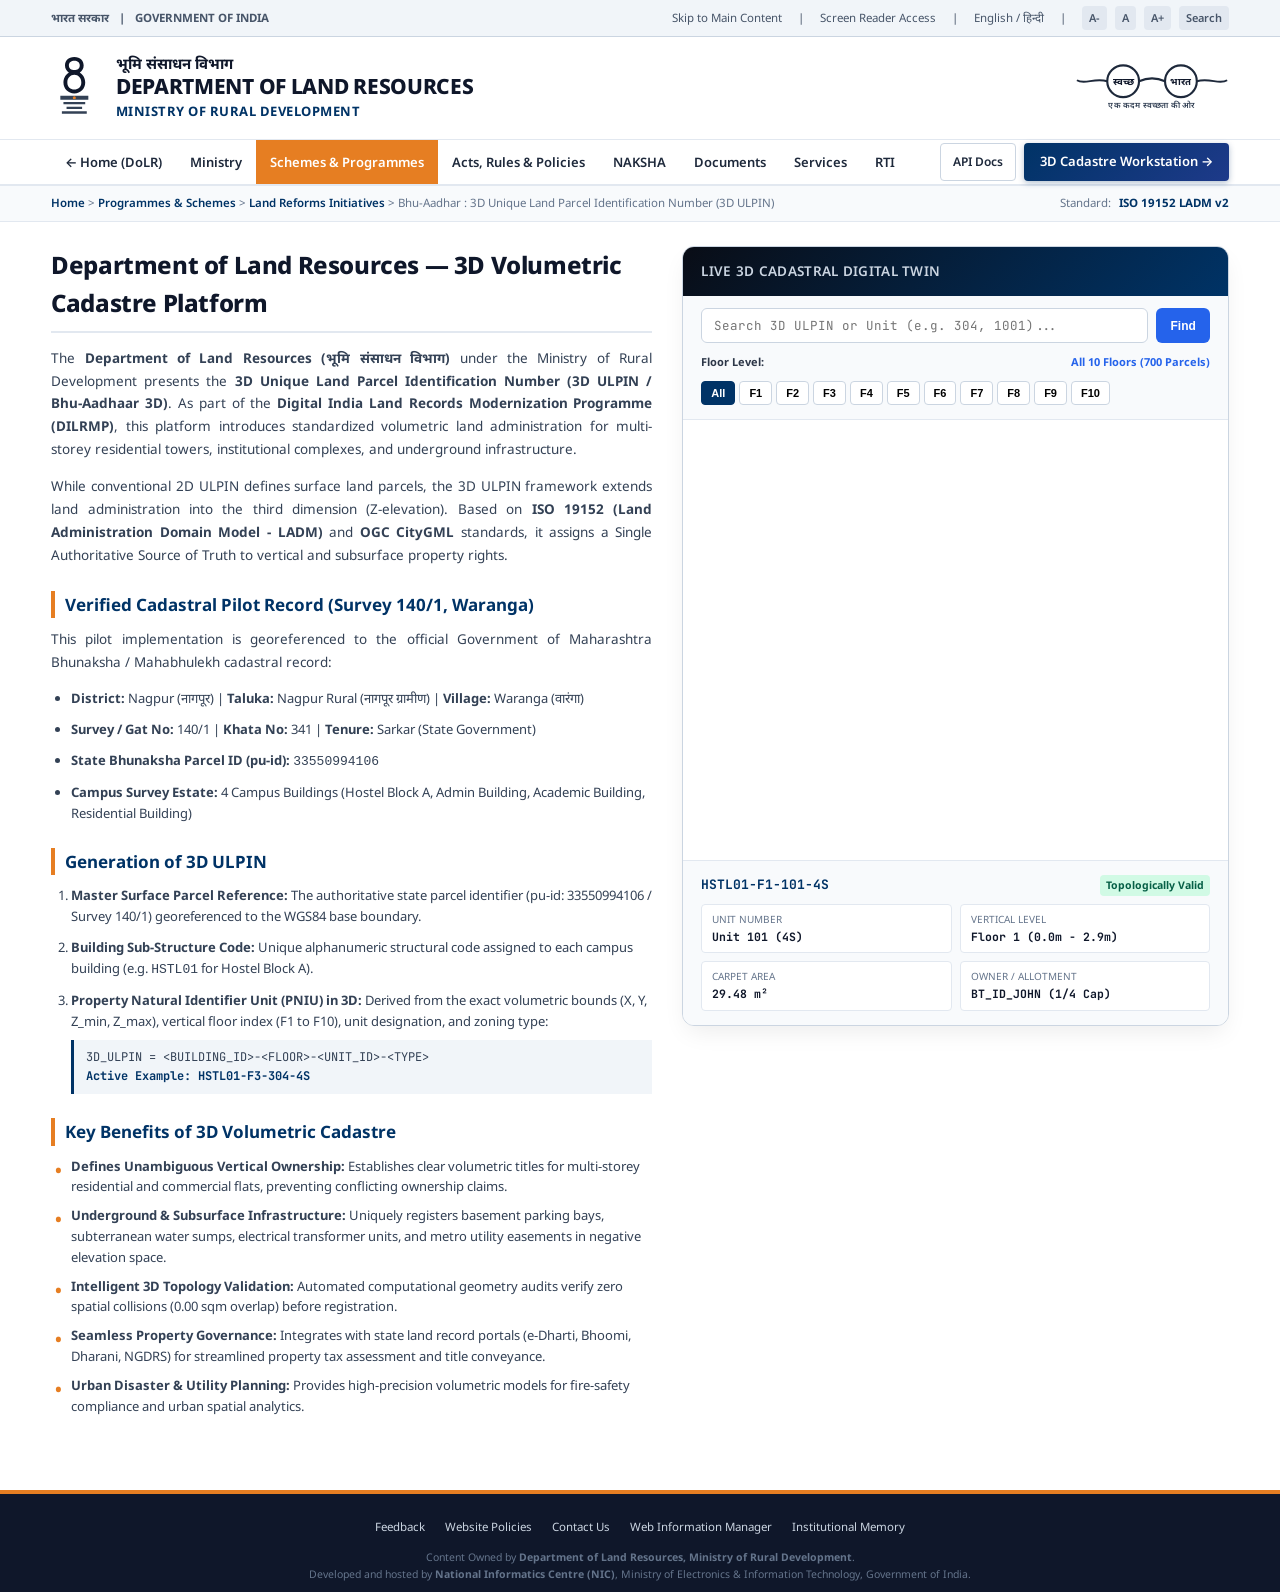
==== commit ce0f09ce: "Fixed frontend" ====
--- a/frontend/3d_cadastre_portal.html
+++ b/frontend/3d_cadastre_portal.html
@@ -520,10 +520,8 @@
     <a href="/">Home</a> &gt; <a href="/#schemes">Programmes & Schemes</a> &gt; <a href="/#reforms">Land Reforms Initiatives</a> &gt; <span>Bhu-Aadhar : 3D Unique Land Parcel Identification Number (3D ULPIN)</span>
   </div>
   <div style="display:flex; gap:8px;">
-    <span>Share:</span>
-    <a href="#" style="color:#1d4ed8;">Facebook</a>
-    <a href="#" style="color:#0f172a;">X</a>
-    <a href="#" style="color:#0284c7;">LinkedIn</a>
+    <span>Standard:</span>
+    <strong style="color:#003366;">ISO 19152 LADM v2</strong>
   </div>
 </div>
 
@@ -532,32 +530,41 @@
 
   <!-- Left Column: Official Scheme Content -->
   <div class="article-col">
-    <h1>Bhu-Aadhar : 3D Unique Land Parcel Identification Number (3D ULPIN)</h1>
+    <h1>Department of Land Resources — 3D Volumetric Cadastre Platform</h1>
 
     <p>
-      The <strong>3D Unique Land Parcel Identification Number (3D ULPIN)</strong> is part of the <strong>Digital India Land Records Modernization Programme (DILRMP)</strong> under the Department of Land Resources, Ministry of Rural Development. It provides a standardized alphanumeric spatial identity for volumetric property units in multi-storey buildings, elevated transit corridors, underground utilities, and multi-owner strata estates.
+      The <strong>Department of Land Resources (भूमि संसाधन विभाग)</strong> under the Ministry of Rural Development presents the <strong>3D Unique Land Parcel Identification Number (3D ULPIN / Bhu-Aadhaar 3D)</strong>. As part of the <strong>Digital India Land Records Modernization Programme (DILRMP)</strong>, this platform introduces standardized volumetric land administration for multi-storey residential towers, institutional complexes, and underground infrastructure.
     </p>
 
     <p>
       While conventional 2D ULPIN defines surface land parcels, the 3D ULPIN framework extends land administration into the third dimension (Z-elevation). Based on <strong>ISO 19152 (Land Administration Domain Model - LADM)</strong> and <strong>OGC CityGML</strong> standards, it assigns a Single Authoritative Source of Truth to vertical and subsurface property rights.
     </p>
 
+    <h2 class="section-h2">Verified Cadastral Pilot Record (Survey 140/1, Waranga)</h2>
+    <p>
+      This pilot implementation is georeferenced to the official Government of Maharashtra Bhunaksha / Mahabhulekh cadastral record:
+    </p>
+    <ul class="ordered-steps" style="list-style: disc; padding-left: 20px;">
+      <li><strong>District:</strong> Nagpur (नागपूर) | <strong>Taluka:</strong> Nagpur Rural (नागपूर ग्रामीण) | <strong>Village:</strong> Waranga (वारंगा)</li>
+      <li><strong>Survey / Gat No:</strong> 140/1 | <strong>Khata No:</strong> 341 | <strong>Tenure:</strong> Sarkar (State Government)</li>
+      <li><strong>State Bhunaksha Parcel ID (pu-id):</strong> <code>33550994106</code></li>
+      <li><strong>Campus Survey Estate:</strong> 4 Campus Buildings (Hostel Block A, Admin Building, Academic Building, Residential Building)</li>
+    </ul>
+
     <h2 class="section-h2">Generation of 3D ULPIN</h2>
     <ol class="ordered-steps">
       <li>
-        <strong>Property Natural Identifier Lot (PNIL):</strong> 
-        The 14-digit base surface parcel ID computed from the georeferenced boundary coordinates of the surface plot.
+        <strong>Master Surface Parcel Reference:</strong> 
+        The authoritative state parcel identifier (pu-id: 33550994106 / Survey 140/1) georeferenced to the WGS84 base boundary.
       </li>
       <li>
-        <strong>Building Sub-Structure Identifier:</strong> 
-        Unique alphanumeric structural code assigned to each multi-storey tower (e.g. <code>HSTL01</code>, <code>ACAD01</code>, <code>TOWER_A</code>).
+        <strong>Building Sub-Structure Code:</strong> Unique alphanumeric structural code assigned to each campus building (e.g. <code>HSTL01</code> for Hostel Block A).
       </li>
       <li>
-        <strong>Property Natural Identifier Unit (PNIU) in 3D:</strong> 
-        Derived from the exact volumetric bounds (X, Y, Z_min, Z_max), vertical floor index (F1 to FN), unit designation, and zoning type:
-        <div style="background:#f1f5f9; padding:8px 12px; border-radius:6px; font-family:'JetBrains Mono', monospace; font-size:12px; margin:6px 0; border:1px solid #cbd5e1;">
-          3D_ULPIN = &lt;SURFACE_ULPIN&gt; - &lt;BUILDING_ID&gt; - &lt;FLOOR&gt; - &lt;UNIT_ID&gt; - &lt;TYPE&gt;<br>
-          <strong style="color:#003366;">Active Example: MH-NGP-IIITN-2026-HSTL01-F3-304-4S</strong>
+        <strong>Property Natural Identifier Unit (PNIU) in 3D:</strong> Derived from the exact volumetric bounds (X, Y, Z_min, Z_max), vertical floor index (F1 to F10), unit designation, and zoning type:
+        <div style="background:#f1f5f9; border-left:3px solid #003366; padding:8px 12px; margin:8px 0; font-family:'JetBrains Mono',monospace; font-size:12px;">
+          3D_ULPIN = &lt;BUILDING_ID&gt;-&lt;FLOOR&gt;-&lt;UNIT_ID&gt;-&lt;TYPE&gt;<br>
+          <span style="color:#003366; font-weight:bold;">Active Example: HSTL01-F3-304-4S</span>
         </div>
       </li>
     </ol>
@@ -608,7 +615,7 @@
     <!-- Embedded Plotly 3D Canvas -->
     <div class="viewer-3d-wrap">
       <div style="height:100%; width:100%;">                        <script>window.PlotlyConfig = {MathJaxConfig: 'local'};</script>
-        <script charset="utf-8" src="https://cdn.plot.ly/plotly-4.0.0.min.js" integrity="sha256-FEYfO0yRyLtZCpnW0Dw/0DHKQO7Afrq3ml4+rBB818o=" crossorigin="anonymous"></script>                <div id="a92d8aa6-f96e-4727-b82c-b96ba3393955" class="plotly-graph-div" style="height:100%; width:100%;"></div>            <script>                window.PLOTLYENV=window.PLOTLYENV || {};                                if (document.getElementById("a92d8aa6-f96e-4727-b82c-b96ba3393955")) {                    Plotly.newPlot(                        "a92d8aa6-f96e-4727-b82c-b96ba3393955",                        [{"color":"#2ECC71","customdata":["HSTL01-F1-101-4S","HSTL01-F1-101-4S","HSTL01-F1-101-4S","HSTL01-F1-101-4S","HSTL01-F1-101-4S","HSTL01-F1-101-4S","HSTL01-F1-101-4S","HSTL01-F1-101-4S"],"flatshading":true,"hoverinfo":"text","i":[0,0,4,4,0,0,3,3,0,0,1,1],"j":[1,2,5,6,1,5,2,6,3,7,2,6],"k":[2,3,6,7,5,4,6,7,7,4,6,5],"lighting":{"ambient":0.7,"diffuse":0.8,"roughness":0.5,"specular":0.2},"name":"F1-101","opacity":0.88,"text":"\u003cb\u003eFloor 1 | Unit: 101\u003c\u002fb\u003e\u003cbr\u003e\u003cb\u003e3D ULPIN:\u003c\u002fb\u003e HSTL01-F1-101-4S\u003cbr\u003e\u003cb\u003eType:\u003c\u002fb\u003e 4S\u003cbr\u003e\u003cb\u003eStatus:\u003c\u002fb\u003e Vacant (0\u002f4)\u003cbr\u003e\u003cb\u003eDimensions:\u003c\u002fb\u003e 3.0m \u00d7 8.8m \u00d7 2.9m\u003cbr\u003e\u003cb\u003eArea:\u003c\u002fb\u003e 26.4 m\u00b2\u003cbr\u003e\u003cb\u003eCoordinates:\u003c\u002fb\u003e Lat 20.94951607, Lon 79.03017948\u003cbr\u003e\u003cb\u003eElevation:\u003c\u002fb\u003e 0.0m \u2013 2.9m","x":[72.03,75.03,75.03,72.03,72.03,75.03,75.03,72.03],"y":[0.0,0.0,8.8,8.8,0.0,0.0,8.8,8.8],"z":[0.0,0.0,0.0,0.0,2.9,2.9,2.9,2.9],"type":"mesh3d"},{"color":"#42A5F5","customdata":["HSTL01-F1-CORRIDOR_1-CORR","HSTL01-F1-CORRIDOR_1-CORR","HSTL01-F1-CORRIDOR_1-CORR","HSTL01-F1-CORRIDOR_1-CORR","HSTL01-F1-CORRIDOR_1-CORR","HSTL01-F1-CORRIDOR_1-CORR","HSTL01-F1-CORRIDOR_1-CORR","HSTL01-F1-CORRIDOR_1-CORR"],"flatshading":true,"hoverinfo":"text","i":[0,0,4,4,0,0,3,3,0,0,1,1],"j":[1,2,5,6,1,5,2,6,3,7,2,6],"k":[2,3,6,7,5,4,6,7,7,4,6,5],"lighting":{"ambient":0.7,"diffuse":0.8,"roughness":0.5,"specular":0.2},"name":"F1-CORRIDOR_1","opacity":0.6,"text":"\u003cb\u003eFloor 1 | Unit: CORRIDOR_1\u003c\u002fb\u003e\u003cbr\u003e\u003cb\u003e3D ULPIN:\u003c\u002fb\u003e HSTL01-F1-CORRIDOR_1-CORR\u003cbr\u003e\u003cb\u003eType:\u003c\u002fb\u003e CORR\u003cbr\u003e\u003cb\u003eStatus:\u003c\u002fb\u003e Horizontal Corridor\u003cbr\u003e\u003cb\u003eDimensions:\u003c\u002fb\u003e 69.02m \u00d7 2.0m \u00d7 2.9m\u003cbr\u003e\u003cb\u003eArea:\u003c\u002fb\u003e 138.04 m\u00b2\u003cbr\u003e\u003cb\u003eCoordinates:\u003c\u002fb\u003e Lat 20.94946757, Lon 79.02984753\u003cbr\u003e\u003cb\u003eElevation:\u003c\u002fb\u003e 0.0m \u2013 2.9m","x":[4.51,73.53,73.53,4.51,4.51,73.53,73.53,4.51],"y":[8.8,8.8,10.8,10.8,8.8,8.8,10.8,10.8],"z":[0.0,0.0,0.0,0.0,2.9,2.9,2.9,2.9],"type":"mesh3d"},{"color":"#2ECC71","customdata":["HSTL01-F1-102-4S","HSTL01-F1-102-4S","HSTL01-F1-102-4S","HSTL01-F1-102-4S","HSTL01-F1-102-4S","HSTL01-F1-102-4S","HSTL01-F1-102-4S","HSTL01-F1-102-4S"],"flatshading":true,"hoverinfo":"text","i":[0,0,4,4,0,0,3,3,0,0,1,1],"j":[1,2,5,6,1,5,2,6,3,7,2,6],"k":[2,3,6,7,5,4,6,7,7,4,6,5],"lighting":{"ambient":0.7,"diffuse":0.8,"roughness":0.5,"specular":0.2},"name":"F1-102","opacity":0.88,"text":"\u003cb\u003eFloor 1 | Unit: 102\u003c\u002fb\u003e\u003cbr\u003e\u003cb\u003e3D ULPIN:\u003c\u002fb\u003e HSTL01-F1-102-4S\u003cbr\u003e\u003cb\u003eType:\u003c\u002fb\u003e 4S\u003cbr\u003e\u003cb\u003eStatus:\u003c\u002fb\u003e Vacant (0\u002f4)\u003cbr\u003e\u003cb\u003eDimensions:\u003c\u002fb\u003e 3.0m \u00d7 8.8m \u00d7 2.9m\u003cbr\u003e\u003cb\u003eArea:\u003c\u002fb\u003e 26.4 m\u00b2\u003cbr\u003e\u003cb\u003eCoordinates:\u003c\u002fb\u003e Lat 20.94951607, Lon 79.03015063\u003cbr\u003e\u003cb\u003eElevation:\u003c\u002fb\u003e 0.0m \u2013 2.9m","x":[69.03,72.03,72.03,69.03,69.03,72.03,72.03,69.03],"y":[0.0,0.0,8.8,8.8,0.0,0.0,8.8,8.8],"z":[0.0,0.0,0.0,0.0,2.9,2.9,2.9,2.9],"type":"mesh3d"},{"color":"#2ECC71","customdata":["HSTL01-F1-103-4S","HSTL01-F1-103-4S","HSTL01-F1-103-4S","HSTL01-F1-103-4S","HSTL01-F1-103-4S","HSTL01-F1-103-4S","HSTL01-F1-103-4S","HSTL01-F1-103-4S"],"flatshading":true,"hoverinfo":"text","i":[0,0,4,4,0,0,3,3,0,0,1,1],"j":[1,2,5,6,1,5,2,6,3,7,2,6],"k":[2,3,6,7,5,4,6,7,7,4,6,5],"lighting":{"ambient":0.7,"diffuse":0.8,"roughness":0.5,"specular":0.2},"name":"F1-103","opacity":0.88,"text":"\u003cb\u003eFloor 1 | Unit: 103\u003c\u002fb\u003e\u003cbr\u003e\u003cb\u003e3D ULPIN:\u003c\u002fb\u003e HSTL01-F1-103-4S\u003cbr\u003e\u003cb\u003eType:\u003c\u002fb\u003e 4S\u003cbr\u003e\u003cb\u003eStatus:\u003c\u002fb\u003e Vacant (0\u002f4)\u003cbr\u003e\u003cb\u003eDimensions:\u003c\u002fb\u003e 3.0m \u00d7 8.8m \u00d7 2.9m\u003cbr\u003e\u003cb\u003eArea:\u003c\u002fb\u003e 26.4 m\u00b2\u003cbr\u003e\u003cb\u003eCoordinates:\u003c\u002fb\u003e Lat 20.94951607, Lon 79.03012177\u003cbr\u003e\u003cb\u003eElevation:\u003c\u002fb\u003e 0.0m \u2013 2.9m","x":[66.03,69.03,69.03,66.03,66.03,69.03,69.03,66.03],"y":[0.0,0.0,8.8,8.8,0.0,0.0,8.8,8.8],"z":[0.0,0.0,0.0,0.0,2.9,2.9,2.9,2.9],"type":"mesh3d"},{"color":"#2ECC71","customdata":["HSTL01-F1-104-4S","HSTL01-F1-104-4S","HSTL01-F1-104-4S","HSTL01-F1-104-4S","HSTL01-F1-104-4S","HSTL01-F1-104-4S","HSTL01-F1-104-4S","HSTL01-F1-104-4S"],"flatshading":true,"hoverinfo":"text","i":[0,0,4,4,0,0,3,3,0,0,1,1],"j":[1,2,5,6,1,5,2,6,3,7,2,6],"k":[2,3,6,7,5,4,6,7,7,4,6,5],"lighting":{"ambient":0.7,"diffuse":0.8,"roughness":0.5,"specular":0.2},"name":"F1-104","opacity":0.88,"text":"\u003cb\u003eFloor 1 | Unit: 104\u003c\u002fb\u003e\u003cbr\u003e\u003cb\u003e3D ULPIN:\u003c\u002fb\u003e HSTL01-F1-104-4S\u003cbr\u003e\u003cb\u003eType:\u003c\u002fb\u003e 4S\u003cbr\u003e\u003cb\u003eStatus:\u003c\u002fb\u003e Vacant (0\u002f4)\u003cbr\u003e\u003cb\u003eDimensions:\u003c\u002fb\u003e 3.0m \u00d7 8.8m \u00d7 2.9m\u003cbr\u003e\u003cb\u003eArea:\u003c\u002fb\u003e 26.4 m\u00b2\u003cbr\u003e\u003cb\u003eCoordinates:\u003c\u002fb\u003e Lat 20.94951607, Lon 79.03009291\u003cbr\u003e\u003cb\u003eElevation:\u003c\u002fb\u003e 0.0m \u2013 2.9m","x":[63.03,66.03,66.03,63.03,63.03,66.03,66.03,63.03],"y":[0.0,0.0,8.8,8.8,0.0,0.0,8.8,8.8],"z":[0.0,0.0,0.0,0.0,2.9,2.9,2.9,2.9],"type":"mesh3d"},{"color":"#2ECC71","customdata":["HSTL01-F1-105-4S","HSTL01-F1-105-4S","HSTL01-F1-105-4S","HSTL01-F1-105-4S","HSTL01-F1-105-4S","HSTL01-F1-105-4S","HSTL01-F1-105-4S","HSTL01-F1-105-4S"],"flatshading":true,"hoverinfo":"text","i":[0,0,4,4,0,0,3,3,0,0,1,1],"j":[1,2,5,6,1,5,2,6,3,7,2,6],"k":[2,3,6,7,5,4,6,7,7,4,6,5],"lighting":{"ambient":0.7,"diffuse":0.8,"roughness":0.5,"specular":0.2},"name":"F1-105","opacity":0.88,"text":"\u003cb\u003eFloor 1 | Unit: 105\u003c\u002fb\u003e\u003cbr\u003e\u003cb\u003e3D ULPIN:\u003c\u002fb\u003e HSTL01-F1-105-4S\u003cbr\u003e\u003cb\u003eType:\u003c\u002fb\u003e 4S\u003cbr\u003e\u003cb\u003eStatus:\u003c\u002fb\u003e Vacant (0\u002f4)\u003cbr\u003e\u003cb\u003eDimensions:\u003c\u002fb\u003e 3.0m \u00d7 8.8m \u00d7 2.9m\u003cbr\u003e\u003cb\u003eArea:\u003c\u002fb\u003e 26.4 m\u00b2\u003cbr\u003e\u003cb\u003eCoordinates:\u003c\u002fb\u003e Lat 20.94951607, Lon 79.03006406\u003cbr\u003e\u003cb\u003eElevation:\u003c\u002fb\u003e 0.0m \u2013 2.9m","x":[60.03,63.03,63.03,60.03,60.03,63.03,63.03,60.03],"y":[0.0,0.0,8.8,8.8,0.0,0.0,8.8,8.8],"z":[0.0,0.0,0.0,0.0,2.9,2.9,2.9,2.9],"type":"mesh3d"},{"color":"#2ECC71","customdata":["HSTL01-F1-106-4S","HSTL01-F1-106-4S","HSTL01-F1-106-4S","HSTL01-F1-106-4S","HSTL01-F1-106-4S","HSTL01-F1-106-4S","HSTL01-F1-106-4S","HSTL01-F1-106-4S"],"flatshading":true,"hoverinfo":"text","i":[0,0,4,4,0,0,3,3,0,0,1,1],"j":[1,2,5,6,1,5,2,6,3,7,2,6],"k":[2,3,6,7,5,4,6,7,7,4,6,5],"lighting":{"ambient":0.7,"diffuse":0.8,"roughness":0.5,"specular":0.2},"name":"F1-106","opacity":0.88,"text":"\u003cb\u003eFloor 1 | Unit: 106\u003c\u002fb\u003e\u003cbr\u003e\u003cb\u003e3D ULPIN:\u003c\u002fb\u003e HSTL01-F1-106-4S\u003cbr\u003e\u003cb\u003eType:\u003c\u002fb\u003e 4S\u003cbr\u003e\u003cb\u003eStatus:\u003c\u002fb\u003e Vacant (0\u002f4)\u003cbr\u003e\u003cb\u003eDimensions:\u003c\u002fb\u003e 3.0m \u00d7 8.8m \u00d7 2.9m\u003cbr\u003e\u003cb\u003eArea:\u003c\u002fb\u003e 26.4 m\u00b2\u003cbr\u003e\u003cb\u003eCoordinates:\u003c\u002fb\u003e Lat 20.94951607, Lon 79.0300352\u003cbr\u003e\u003cb\u003eElevation:\u003c\u002fb\u003e 0.0m \u2013 2.9m","x":[57.03,60.03,60.03,57.03,57.03,60.03,60.03,57.03],"y":[0.0,0.0,8.8,8.8,0.0,0.0,8.8,8.8],"z":[0.0,0.0,0.0,0.0,2.9,2.9,2.9,2.9],"type":"mesh3d"},{"color":"#2ECC71","customdata":["HSTL01-F1-132-4S","HSTL01-F1-132-4S","HSTL01-F1-132-4S","HSTL01-F1-132-4S","HSTL01-F1-132-4S","HSTL01-F1-132-4S","HSTL01-F1-132-4S","HSTL01-F1-132-4S"],"flatshading":true,"hoverinfo":"text","i":[0,0,4,4,0,0,3,3,0,0,1,1],"j":[1,2,5,6,1,5,2,6,3,7,2,6],"k":[2,3,6,7,5,4,6,7,7,4,6,5],"lighting":{"ambient":0.7,"diffuse":0.8,"roughness":0.5,"specular":0.2},"name":"F1-132","opacity":0.88,"text":"\u003cb\u003eFloor 1 | Unit: 132\u003c\u002fb\u003e\u003cbr\u003e\u003cb\u003e3D ULPIN:\u003c\u002fb\u003e HSTL01-F1-132-4S\u003cbr\u003e\u003cb\u003eType:\u003c\u002fb\u003e 4S\u003cbr\u003e\u003cb\u003eStatus:\u003c\u002fb\u003e Vacant (0\u002f4)\u003cbr\u003e\u003cb\u003eDimensions:\u003c\u002fb\u003e 3.0m \u00d7 8.8m \u00d7 2.9m\u003cbr\u003e\u003cb\u003eArea:\u003c\u002fb\u003e 26.4 m\u00b2\u003cbr\u003e\u003cb\u003eCoordinates:\u003c\u002fb\u003e Lat 20.94941906, Lon 79.03006406\u003cbr\u003e\u003cb\u003eElevation:\u003c\u002fb\u003e 0.0m \u2013 2.9m","x":[60.03,63.03,63.03,60.03,60.03,63.03,63.03,60.03],"y":[10.8,10.8,19.6,19.6,10.8,10.8,19.6,19.6],"z":[0.0,0.0,0.0,0.0,2.9,2.9,2.9,2.9],"type":"mesh3d"},{"color":"#2ECC71","customdata":["HSTL01-F1-131-4S","HSTL01-F1-131-4S","HSTL01-F1-131-4S","HSTL01-F1-131-4S","HSTL01-F1-131-4S","HSTL01-F1-131-4S","HSTL01-F1-131-4S","HSTL01-F1-131-4S"],"flatshading":true,"hoverinfo":"text","i":[0,0,4,4,0,0,3,3,0,0,1,1],"j":[1,2,5,6,1,5,2,6,3,7,2,6],"k":[2,3,6,7,5,4,6,7,7,4,6,5],"lighting":{"ambient":0.7,"diffuse":0.8,"roughness":0.5,"specular":0.2},"name":"F1-131","opacity":0.88,"text":"\u003cb\u003eFloor 1 | Unit: 131\u003c\u002fb\u003e\u003cbr\u003e\u003cb\u003e3D ULPIN:\u003c\u002fb\u003e HSTL01-F1-131-4S\u003cbr\u003e\u003cb\u003eType:\u003c\u002fb\u003e 4S\u003cbr\u003e\u003cb\u003eStatus:\u003c\u002fb\u003e Vacant (0\u002f4)\u003cbr\u003e\u003cb\u003eDimensions:\u003c\u002fb\u003e 3.0m \u00d7 8.8m \u00d7 2.9m\u003cbr\u003e\u003cb\u003eArea:\u003c\u002fb\u003e 26.4 m\u00b2\u003cbr\u003e\u003cb\u003eCoordinates:\u003c\u002fb\u003e Lat 20.94941906, Lon 79.0300352\u003cbr\u003e\u003cb\u003eElevation:\u003c\u002fb\u003e 0.0m \u2013 2.9m","x":[57.03,60.03,60.03,57.03,57.03,60.03,60.03,57.03],"y":[10.8,10.8,19.6,19.6,10.8,10.8,19.6,19.6],"z":[0.0,0.0,0.0,0.0,2.9,2.9,2.9,2.9],"type":"mesh3d"},{"color":"#78909C","customdata":["HSTL01-F1-LIFT_STAIRS1-LIFT","HSTL01-F1-LIFT_STAIRS1-LIFT","HSTL01-F1-LIFT_STAIRS1-LIFT","HSTL01-F1-LIFT_STAIRS1-LIFT","HSTL01-F1-LIFT_STAIRS1-LIFT","HSTL01-F1-LIFT_STAIRS1-LIFT","HSTL01-F1-LIFT_STAIRS1-LIFT","HSTL01-F1-LIFT_STAIRS1-LIFT"],"flatshading":true,"hoverinfo":"text","i":[0,0,4,4,0,0,3,3,0,0,1,1],"j":[1,2,5,6,1,5,2,6,3,7,2,6],"k":[2,3,6,7,5,4,6,7,7,4,6,5],"lighting":{"ambient":0.7,"diffuse":0.8,"roughness":0.5,"specular":0.2},"name":"F1-LIFT_STAIRS1","opacity":0.88,"text":"\u003cb\u003eFloor 1 | Unit: LIFT_STAIRS1\u003c\u002fb\u003e\u003cbr\u003e\u003cb\u003e3D ULPIN:\u003c\u002fb\u003e HSTL01-F1-LIFT_STAIRS1-LIFT\u003cbr\u003e\u003cb\u003eType:\u003c\u002fb\u003e LIFT\u003cbr\u003e\u003cb\u003eStatus:\u003c\u002fb\u003e Vertical Transit Core\u003cbr\u003e\u003cb\u003eDimensions:\u003c\u002fb\u003e 9.0m \u00d7 6.4m \u00d7 2.9m\u003cbr\u003e\u003cb\u003eArea:\u003c\u002fb\u003e 57.6 m\u00b2\u003cbr\u003e\u003cb\u003eCoordinates:\u003c\u002fb\u003e Lat 20.94942984, Lon 79.03012177\u003cbr\u003e\u003cb\u003eElevation:\u003c\u002fb\u003e 0.0m \u2013 2.9m","x":[63.03,72.03,72.03,63.03,63.03,72.03,72.03,63.03],"y":[10.8,10.8,17.2,17.2,10.8,10.8,17.2,17.2],"z":[0.0,0.0,0.0,0.0,2.9,2.9,2.9,2.9],"type":"mesh3d"},{"color":"#00BCD4","customdata":["HSTL01-F1-WASHROOM1-WASH","HSTL01-F1-WASHROOM1-WASH","HSTL01-F1-WASHROOM1-WASH","HSTL01-F1-WASHROOM1-WASH","HSTL01-F1-WASHROOM1-WASH","HSTL01-F1-WASHROOM1-WASH","HSTL01-F1-WASHROOM1-WASH","HSTL01-F1-WASHROOM1-WASH"],"flatshading":true,"hoverinfo":"text","i":[0,0,4,4,0,0,3,3,0,0,1,1],"j":[1,2,5,6,1,5,2,6,3,7,2,6],"k":[2,3,6,7,5,4,6,7,7,4,6,5],"lighting":{"ambient":0.7,"diffuse":0.8,"roughness":0.5,"specular":0.2},"name":"F1-WASHROOM1","opacity":0.88,"text":"\u003cb\u003eFloor 1 | Unit: WASHROOM1\u003c\u002fb\u003e\u003cbr\u003e\u003cb\u003e3D ULPIN:\u003c\u002fb\u003e HSTL01-F1-WASHROOM1-WASH\u003cbr\u003e\u003cb\u003eType:\u003c\u002fb\u003e WASH\u003cbr\u003e\u003cb\u003eStatus:\u003c\u002fb\u003e Non-Residential (Washroom)\u003cbr\u003e\u003cb\u003eDimensions:\u003c\u002fb\u003e 6.0m \u00d7 6.4m \u00d7 2.9m\u003cbr\u003e\u003cb\u003eArea:\u003c\u002fb\u003e 38.4 m\u00b2\u003cbr\u003e\u003cb\u003eCoordinates:\u003c\u002fb\u003e Lat 20.94942984, Lon 79.03019391\u003cbr\u003e\u003cb\u003eElevation:\u003c\u002fb\u003e 0.0m \u2013 2.9m","x":[72.03,78.03,78.03,72.03,72.03,78.03,78.03,72.03],"y":[10.8,10.8,17.2,17.2,10.8,10.8,17.2,17.2],"z":[0.0,0.0,0.0,0.0,2.9,2.9,2.9,2.9],"type":"mesh3d"},{"color":"#8E24AA","customdata":["HSTL01-F1-BRIDGE_1-BRIDGE","HSTL01-F1-BRIDGE_1-BRIDGE","HSTL01-F1-BRIDGE_1-BRIDGE","HSTL01-F1-BRIDGE_1-BRIDGE","HSTL01-F1-BRIDGE_1-BRIDGE","HSTL01-F1-BRIDGE_1-BRIDGE","HSTL01-F1-BRIDGE_1-BRIDGE","HSTL01-F1-BRIDGE_1-BRIDGE"],"flatshading":true,"hoverinfo":"text","i":[0,0,4,4,0,0,3,3,0,0,1,1],"j":[1,2,5,6,1,5,2,6,3,7,2,6],"k":[2,3,6,7,5,4,6,7,7,4,6,5],"lighting":{"ambient":0.7,"diffuse":0.8,"roughness":0.5,"specular":0.2},"name":"F1-BRIDGE_1","opacity":0.85,"text":"\u003cb\u003eFloor 1 | Unit: BRIDGE_1\u003c\u002fb\u003e\u003cbr\u003e\u003cb\u003e3D ULPIN:\u003c\u002fb\u003e HSTL01-F1-BRIDGE_1-BRIDGE\u003cbr\u003e\u003cb\u003eType:\u003c\u002fb\u003e BRIDGE\u003cbr\u003e\u003cb\u003eStatus:\u003c\u002fb\u003e Connecting Bridgeway\u003cbr\u003e\u003cb\u003eDimensions:\u003c\u002fb\u003e 2.63m \u00d7 17.2m \u00d7 2.9m\u003cbr\u003e\u003cb\u003eArea:\u003c\u002fb\u003e 45.24 m\u00b2\u003cbr\u003e\u003cb\u003eCoordinates:\u003c\u002fb\u003e Lat 20.94938133, Lon 79.03000812\u003cbr\u003e\u003cb\u003eElevation:\u003c\u002fb\u003e 0.0m \u2013 2.9m","x":[54.4,57.03,57.03,54.4,54.4,57.03,57.03,54.4],"y":[10.8,10.8,28.0,28.0,10.8,10.8,28.0,28.0],"z":[0.0,0.0,0.0,0.0,2.9,2.9,2.9,2.9],"type":"mesh3d"},{"color":"#E74C3C","customdata":["HSTL01-F1-130-2S","HSTL01-F1-130-2S","HSTL01-F1-130-2S","HSTL01-F1-130-2S","HSTL01-F1-130-2S","HSTL01-F1-130-2S","HSTL01-F1-130-2S","HSTL01-F1-130-2S"],"flatshading":true,"hoverinfo":"text","i":[0,0,4,4,0,0,3,3,0,0,1,1],"j":[1,2,5,6,1,5,2,6,3,7,2,6],"k":[2,3,6,7,5,4,6,7,7,4,6,5],"lighting":{"ambient":0.7,"diffuse":0.8,"roughness":0.5,"specular":0.2},"name":"F1-130","opacity":0.88,"text":"\u003cb\u003eFloor 1 | Unit: 130\u003c\u002fb\u003e\u003cbr\u003e\u003cb\u003e3D ULPIN:\u003c\u002fb\u003e HSTL01-F1-130-2S\u003cbr\u003e\u003cb\u003eType:\u003c\u002fb\u003e 2S\u003cbr\u003e\u003cb\u003eStatus:\u003c\u002fb\u003e Full (2\u002f2)\u003cbr\u003eOccupants: BT_ID_ALEX, BT_ID_SARAH\u003cbr\u003e\u003cb\u003eDimensions:\u003c\u002fb\u003e 3.0m \u00d7 4.0m \u00d7 2.9m\u003cbr\u003e\u003cb\u003eArea:\u003c\u002fb\u003e 12.0 m\u00b2\u003cbr\u003e\u003cb\u003eCoordinates:\u003c\u002fb\u003e Lat 20.94944062, Lon 79.02998104\u003cbr\u003e\u003cb\u003eElevation:\u003c\u002fb\u003e 0.0m \u2013 2.9m","x":[51.4,54.4,54.4,51.4,51.4,54.4,54.4,51.4],"y":[10.8,10.8,14.8,14.8,10.8,10.8,14.8,14.8],"z":[0.0,0.0,0.0,0.0,2.9,2.9,2.9,2.9],"type":"mesh3d"},{"color":"#2ECC71","customdata":["HSTL01-F1-129-2S","HSTL01-F1-129-2S","HSTL01-F1-129-2S","HSTL01-F1-129-2S","HSTL01-F1-129-2S","HSTL01-F1-129-2S","HSTL01-F1-129-2S","HSTL01-F1-129-2S"],"flatshading":true,"hoverinfo":"text","i":[0,0,4,4,0,0,3,3,0,0,1,1],"j":[1,2,5,6,1,5,2,6,3,7,2,6],"k":[2,3,6,7,5,4,6,7,7,4,6,5],"lighting":{"ambient":0.7,"diffuse":0.8,"roughness":0.5,"specular":0.2},"name":"F1-129","opacity":0.88,"text":"\u003cb\u003eFloor 1 | Unit: 129\u003c\u002fb\u003e\u003cbr\u003e\u003cb\u003e3D ULPIN:\u003c\u002fb\u003e HSTL01-F1-129-2S\u003cbr\u003e\u003cb\u003eType:\u003c\u002fb\u003e 2S\u003cbr\u003e\u003cb\u003eStatus:\u003c\u002fb\u003e Vacant (0\u002f2)\u003cbr\u003e\u003cb\u003eDimensions:\u003c\u002fb\u003e 3.0m \u00d7 4.0m \u00d7 2.9m\u003cbr\u003e\u003cb\u003eArea:\u003c\u002fb\u003e 12.0 m\u00b2\u003cbr\u003e\u003cb\u003eCoordinates:\u003c\u002fb\u003e Lat 20.94944062, Lon 79.02995219\u003cbr\u003e\u003cb\u003eElevation:\u003c\u002fb\u003e 0.0m \u2013 2.9m","x":[48.4,51.4,51.4,48.4,48.4,51.4,51.4,48.4],"y":[10.8,10.8,14.8,14.8,10.8,10.8,14.8,14.8],"z":[0.0,0.0,0.0,0.0,2.9,2.9,2.9,2.9],"type":"mesh3d"},{"color":"#2ECC71","customdata":["HSTL01-F1-127-2S","HSTL01-F1-127-2S","HSTL01-F1-127-2S","HSTL01-F1-127-2S","HSTL01-F1-127-2S","HSTL01-F1-127-2S","HSTL01-F1-127-2S","HSTL01-F1-127-2S"],"flatshading":true,"hoverinfo":"text","i":[0,0,4,4,0,0,3,3,0,0,1,1],"j":[1,2,5,6,1,5,2,6,3,7,2,6],"k":[2,3,6,7,5,4,6,7,7,4,6,5],"lighting":{"ambient":0.7,"diffuse":0.8,"roughness":0.5,"specular":0.2},"name":"F1-127","opacity":0.88,"text":"\u003cb\u003eFloor 1 | Unit: 127\u003c\u002fb\u003e\u003cbr\u003e\u003cb\u003e3D ULPIN:\u003c\u002fb\u003e HSTL01-F1-127-2S\u003cbr\u003e\u003cb\u003eType:\u003c\u002fb\u003e 2S\u003cbr\u003e\u003cb\u003eStatus:\u003c\u002fb\u003e Vacant (0\u002f2)\u003cbr\u003e\u003cb\u003eDimensions:\u003c\u002fb\u003e 3.01m \u00d7 4.0m \u00d7 2.9m\u003cbr\u003e\u003cb\u003eArea:\u003c\u002fb\u003e 12.04 m\u00b2\u003cbr\u003e\u003cb\u003eCoordinates:\u003c\u002fb\u003e Lat 20.94944062, Lon 79.02989442\u003cbr\u003e\u003cb\u003eElevation:\u003c\u002fb\u003e 0.0m \u2013 2.9m","x":[42.39,45.4,45.4,42.39,42.39,45.4,45.4,42.39],"y":[10.8,10.8,14.8,14.8,10.8,10.8,14.8,14.8],"z":[0.0,0.0,0.0,0.0,2.9,2.9,2.9,2.9],"type":"mesh3d"},{"color":"#2ECC71","customdata":["HSTL01-F1-128-2S","HSTL01-F1-128-2S","HSTL01-F1-128-2S","HSTL01-F1-128-2S","HSTL01-F1-128-2S","HSTL01-F1-128-2S","HSTL01-F1-128-2S","HSTL01-F1-128-2S"],"flatshading":true,"hoverinfo":"text","i":[0,0,4,4,0,0,3,3,0,0,1,1],"j":[1,2,5,6,1,5,2,6,3,7,2,6],"k":[2,3,6,7,5,4,6,7,7,4,6,5],"lighting":{"ambient":0.7,"diffuse":0.8,"roughness":0.5,"specular":0.2},"name":"F1-128","opacity":0.88,"text":"\u003cb\u003eFloor 1 | Unit: 128\u003c\u002fb\u003e\u003cbr\u003e\u003cb\u003e3D ULPIN:\u003c\u002fb\u003e HSTL01-F1-128-2S\u003cbr\u003e\u003cb\u003eType:\u003c\u002fb\u003e 2S\u003cbr\u003e\u003cb\u003eStatus:\u003c\u002fb\u003e Vacant (0\u002f2)\u003cbr\u003e\u003cb\u003eDimensions:\u003c\u002fb\u003e 3.0m \u00d7 4.0m \u00d7 2.9m\u003cbr\u003e\u003cb\u003eArea:\u003c\u002fb\u003e 12.0 m\u00b2\u003cbr\u003e\u003cb\u003eCoordinates:\u003c\u002fb\u003e Lat 20.94944062, Lon 79.02992333\u003cbr\u003e\u003cb\u003eElevation:\u003c\u002fb\u003e 0.0m \u2013 2.9m","x":[45.4,48.4,48.4,45.4,45.4,48.4,48.4,45.4],"y":[10.8,10.8,14.8,14.8,10.8,10.8,14.8,14.8],"z":[0.0,0.0,0.0,0.0,2.9,2.9,2.9,2.9],"type":"mesh3d"},{"color":"#2ECC71","customdata":["HSTL01-F1-107-2S","HSTL01-F1-107-2S","HSTL01-F1-107-2S","HSTL01-F1-107-2S","HSTL01-F1-107-2S","HSTL01-F1-107-2S","HSTL01-F1-107-2S","HSTL01-F1-107-2S"],"flatshading":true,"hoverinfo":"text","i":[0,0,4,4,0,0,3,3,0,0,1,1],"j":[1,2,5,6,1,5,2,6,3,7,2,6],"k":[2,3,6,7,5,4,6,7,7,4,6,5],"lighting":{"ambient":0.7,"diffuse":0.8,"roughness":0.5,"specular":0.2},"name":"F1-107","opacity":0.88,"text":"\u003cb\u003eFloor 1 | Unit: 107\u003c\u002fb\u003e\u003cbr\u003e\u003cb\u003e3D ULPIN:\u003c\u002fb\u003e HSTL01-F1-107-2S\u003cbr\u003e\u003cb\u003eType:\u003c\u002fb\u003e 2S\u003cbr\u003e\u003cb\u003eStatus:\u003c\u002fb\u003e Vacant (0\u002f2)\u003cbr\u003e\u003cb\u003eDimensions:\u003c\u002fb\u003e 3.0m \u00d7 4.0m \u00d7 2.9m\u003cbr\u003e\u003cb\u003eArea:\u003c\u002fb\u003e 12.0 m\u00b2\u003cbr\u003e\u003cb\u003eCoordinates:\u003c\u002fb\u003e Lat 20.94949451, Lon 79.02998104\u003cbr\u003e\u003cb\u003eElevation:\u003c\u002fb\u003e 0.0m \u2013 2.9m","x":[51.4,54.4,54.4,51.4,51.4,54.4,54.4,51.4],"y":[4.8,4.8,8.8,8.8,4.8,4.8,8.8,8.8],"z":[0.0,0.0,0.0,0.0,2.9,2.9,2.9,2.9],"type":"mesh3d"},{"color":"#2ECC71","customdata":["HSTL01-F1-108-2S","HSTL01-F1-108-2S","HSTL01-F1-108-2S","HSTL01-F1-108-2S","HSTL01-F1-108-2S","HSTL01-F1-108-2S","HSTL01-F1-108-2S","HSTL01-F1-108-2S"],"flatshading":true,"hoverinfo":"text","i":[0,0,4,4,0,0,3,3,0,0,1,1],"j":[1,2,5,6,1,5,2,6,3,7,2,6],"k":[2,3,6,7,5,4,6,7,7,4,6,5],"lighting":{"ambient":0.7,"diffuse":0.8,"roughness":0.5,"specular":0.2},"name":"F1-108","opacity":0.88,"text":"\u003cb\u003eFloor 1 | Unit: 108\u003c\u002fb\u003e\u003cbr\u003e\u003cb\u003e3D ULPIN:\u003c\u002fb\u003e HSTL01-F1-108-2S\u003cbr\u003e\u003cb\u003eType:\u003c\u002fb\u003e 2S\u003cbr\u003e\u003cb\u003eStatus:\u003c\u002fb\u003e Vacant (0\u002f2)\u003cbr\u003e\u003cb\u003eDimensions:\u003c\u002fb\u003e 3.0m \u00d7 4.0m \u00d7 2.9m\u003cbr\u003e\u003cb\u003eArea:\u003c\u002fb\u003e 12.0 m\u00b2\u003cbr\u003e\u003cb\u003eCoordinates:\u003c\u002fb\u003e Lat 20.94949451, Lon 79.02995219\u003cbr\u003e\u003cb\u003eElevation:\u003c\u002fb\u003e 0.0m \u2013 2.9m","x":[48.4,51.4,51.4,48.4,48.4,51.4,51.4,48.4],"y":[4.8,4.8,8.8,8.8,4.8,4.8,8.8,8.8],"z":[0.0,0.0,0.0,0.0,2.9,2.9,2.9,2.9],"type":"mesh3d"},{"color":"#2ECC71","customdata":["HSTL01-F1-110-2S","HSTL01-F1-110-2S","HSTL01-F1-110-2S","HSTL01-F1-110-2S","HSTL01-F1-110-2S","HSTL01-F1-110-2S","HSTL01-F1-110-2S","HSTL01-F1-110-2S"],"flatshading":true,"hoverinfo":"text","i":[0,0,4,4,0,0,3,3,0,0,1,1],"j":[1,2,5,6,1,5,2,6,3,7,2,6],"k":[2,3,6,7,5,4,6,7,7,4,6,5],"lighting":{"ambient":0.7,"diffuse":0.8,"roughness":0.5,"specular":0.2},"name":"F1-110","opacity":0.88,"text":"\u003cb\u003eFloor 1 | Unit: 110\u003c\u002fb\u003e\u003cbr\u003e\u003cb\u003e3D ULPIN:\u003c\u002fb\u003e HSTL01-F1-110-2S\u003cbr\u003e\u003cb\u003eType:\u003c\u002fb\u003e 2S\u003cbr\u003e\u003cb\u003eStatus:\u003c\u002fb\u003e Vacant (0\u002f2)\u003cbr\u003e\u003cb\u003eDimensions:\u003c\u002fb\u003e 3.01m \u00d7 4.0m \u00d7 2.9m\u003cbr\u003e\u003cb\u003eArea:\u003c\u002fb\u003e 12.04 m\u00b2\u003cbr\u003e\u003cb\u003eCoordinates:\u003c\u002fb\u003e Lat 20.94949451, Lon 79.02989442\u003cbr\u003e\u003cb\u003eElevation:\u003c\u002fb\u003e 0.0m \u2013 2.9m","x":[42.39,45.4,45.4,42.39,42.39,45.4,45.4,42.39],"y":[4.8,4.8,8.8,8.8,4.8,4.8,8.8,8.8],"z":[0.0,0.0,0.0,0.0,2.9,2.9,2.9,2.9],"type":"mesh3d"},{"color":"#2ECC71","customdata":["HSTL01-F1-109-2S","HSTL01-F1-109-2S","HSTL01-F1-109-2S","HSTL01-F1-109-2S","HSTL01-F1-109-2S","HSTL01-F1-109-2S","HSTL01-F1-109-2S","HSTL01-F1-109-2S"],"flatshading":true,"hoverinfo":"text","i":[0,0,4,4,0,0,3,3,0,0,1,1],"j":[1,2,5,6,1,5,2,6,3,7,2,6],"k":[2,3,6,7,5,4,6,7,7,4,6,5],"lighting":{"ambient":0.7,"diffuse":0.8,"roughness":0.5,"specular":0.2},"name":"F1-109","opacity":0.88,"text":"\u003cb\u003eFloor 1 | Unit: 109\u003c\u002fb\u003e\u003cbr\u003e\u003cb\u003e3D ULPIN:\u003c\u002fb\u003e HSTL01-F1-109-2S\u003cbr\u003e\u003cb\u003eType:\u003c\u002fb\u003e 2S\u003cbr\u003e\u003cb\u003eStatus:\u003c\u002fb\u003e Vacant (0\u002f2)\u003cbr\u003e\u003cb\u003eDimensions:\u003c\u002fb\u003e 3.0m \u00d7 4.0m \u00d7 2.9m\u003cbr\u003e\u003cb\u003eArea:\u003c\u002fb\u003e 12.0 m\u00b2\u003cbr\u003e\u003cb\u003eCoordinates:\u003c\u002fb\u003e Lat 20.94949451, Lon 79.02992333\u003cbr\u003e\u003cb\u003eElevation:\u003c\u002fb\u003e 0.0m \u2013 2.9m","x":[45.4,48.4,48.4,45.4,45.4,48.4,48.4,45.4],"y":[4.8,4.8,8.8,8.8,4.8,4.8,8.8,8.8],"z":[0.0,0.0,0.0,0.0,2.9,2.9,2.9,2.9],"type":"mesh3d"},{"color":"#2ECC71","customdata":["HSTL01-F1-126-2S","HSTL01-F1-126-2S","HSTL01-F1-126-2S","HSTL01-F1-126-2S","HSTL01-F1-126-2S","HSTL01-F1-126-2S","HSTL01-F1-126-2S","HSTL01-F1-126-2S"],"flatshading":true,"hoverinfo":"text","i":[0,0,4,4,0,0,3,3,0,0,1,1],"j":[1,2,5,6,1,5,2,6,3,7,2,6],"k":[2,3,6,7,5,4,6,7,7,4,6,5],"lighting":{"ambient":0.7,"diffuse":0.8,"roughness":0.5,"specular":0.2},"name":"F1-126","opacity":0.88,"text":"\u003cb\u003eFloor 1 | Unit: 126\u003c\u002fb\u003e\u003cbr\u003e\u003cb\u003e3D ULPIN:\u003c\u002fb\u003e HSTL01-F1-126-2S\u003cbr\u003e\u003cb\u003eType:\u003c\u002fb\u003e 2S\u003cbr\u003e\u003cb\u003eStatus:\u003c\u002fb\u003e Vacant (0\u002f2)\u003cbr\u003e\u003cb\u003eDimensions:\u003c\u002fb\u003e 3.0m \u00d7 4.0m \u00d7 2.9m\u003cbr\u003e\u003cb\u003eArea:\u003c\u002fb\u003e 12.0 m\u00b2\u003cbr\u003e\u003cb\u003eCoordinates:\u003c\u002fb\u003e Lat 20.94944062, Lon 79.02982223\u003cbr\u003e\u003cb\u003eElevation:\u003c\u002fb\u003e 0.0m \u2013 2.9m","x":[34.89,37.89,37.89,34.89,34.89,37.89,37.89,34.89],"y":[10.8,10.8,14.8,14.8,10.8,10.8,14.8,14.8],"z":[0.0,0.0,0.0,0.0,2.9,2.9,2.9,2.9],"type":"mesh3d"},{"color":"#2ECC71","customdata":["HSTL01-F1-125-2S","HSTL01-F1-125-2S","HSTL01-F1-125-2S","HSTL01-F1-125-2S","HSTL01-F1-125-2S","HSTL01-F1-125-2S","HSTL01-F1-125-2S","HSTL01-F1-125-2S"],"flatshading":true,"hoverinfo":"text","i":[0,0,4,4,0,0,3,3,0,0,1,1],"j":[1,2,5,6,1,5,2,6,3,7,2,6],"k":[2,3,6,7,5,4,6,7,7,4,6,5],"lighting":{"ambient":0.7,"diffuse":0.8,"roughness":0.5,"specular":0.2},"name":"F1-125","opacity":0.88,"text":"\u003cb\u003eFloor 1 | Unit: 125\u003c\u002fb\u003e\u003cbr\u003e\u003cb\u003e3D ULPIN:\u003c\u002fb\u003e HSTL01-F1-125-2S\u003cbr\u003e\u003cb\u003eType:\u003c\u002fb\u003e 2S\u003cbr\u003e\u003cb\u003eStatus:\u003c\u002fb\u003e Vacant (0\u002f2)\u003cbr\u003e\u003cb\u003eDimensions:\u003c\u002fb\u003e 3.0m \u00d7 4.0m \u00d7 2.9m\u003cbr\u003e\u003cb\u003eArea:\u003c\u002fb\u003e 12.0 m\u00b2\u003cbr\u003e\u003cb\u003eCoordinates:\u003c\u002fb\u003e Lat 20.94944062, Lon 79.02979338\u003cbr\u003e\u003cb\u003eElevation:\u003c\u002fb\u003e 0.0m \u2013 2.9m","x":[31.89,34.89,34.89,31.89,31.89,34.89,34.89,31.89],"y":[10.8,10.8,14.8,14.8,10.8,10.8,14.8,14.8],"z":[0.0,0.0,0.0,0.0,2.9,2.9,2.9,2.9],"type":"mesh3d"},{"color":"#2ECC71","customdata":["HSTL01-F1-123-2S","HSTL01-F1-123-2S","HSTL01-F1-123-2S","HSTL01-F1-123-2S","HSTL01-F1-123-2S","HSTL01-F1-123-2S","HSTL01-F1-123-2S","HSTL01-F1-123-2S"],"flatshading":true,"hoverinfo":"text","i":[0,0,4,4,0,0,3,3,0,0,1,1],"j":[1,2,5,6,1,5,2,6,3,7,2,6],"k":[2,3,6,7,5,4,6,7,7,4,6,5],"lighting":{"ambient":0.7,"diffuse":0.8,"roughness":0.5,"specular":0.2},"name":"F1-123","opacity":0.88,"text":"\u003cb\u003eFloor 1 | Unit: 123\u003c\u002fb\u003e\u003cbr\u003e\u003cb\u003e3D ULPIN:\u003c\u002fb\u003e HSTL01-F1-123-2S\u003cbr\u003e\u003cb\u003eType:\u003c\u002fb\u003e 2S\u003cbr\u003e\u003cb\u003eStatus:\u003c\u002fb\u003e Vacant (0\u002f2)\u003cbr\u003e\u003cb\u003eDimensions:\u003c\u002fb\u003e 3.0m \u00d7 4.0m \u00d7 2.9m\u003cbr\u003e\u003cb\u003eArea:\u003c\u002fb\u003e 12.0 m\u00b2\u003cbr\u003e\u003cb\u003eCoordinates:\u003c\u002fb\u003e Lat 20.94944062, Lon 79.02973566\u003cbr\u003e\u003cb\u003eElevation:\u003c\u002fb\u003e 0.0m \u2013 2.9m","x":[25.89,28.89,28.89,25.89,25.89,28.89,28.89,25.89],"y":[10.8,10.8,14.8,14.8,10.8,10.8,14.8,14.8],"z":[0.0,0.0,0.0,0.0,2.9,2.9,2.9,2.9],"type":"mesh3d"},{"color":"#2ECC71","customdata":["HSTL01-F1-124-2S","HSTL01-F1-124-2S","HSTL01-F1-124-2S","HSTL01-F1-124-2S","HSTL01-F1-124-2S","HSTL01-F1-124-2S","HSTL01-F1-124-2S","HSTL01-F1-124-2S"],"flatshading":true,"hoverinfo":"text","i":[0,0,4,4,0,0,3,3,0,0,1,1],"j":[1,2,5,6,1,5,2,6,3,7,2,6],"k":[2,3,6,7,5,4,6,7,7,4,6,5],"lighting":{"ambient":0.7,"diffuse":0.8,"roughness":0.5,"specular":0.2},"name":"F1-124","opacity":0.88,"text":"\u003cb\u003eFloor 1 | Unit: 124\u003c\u002fb\u003e\u003cbr\u003e\u003cb\u003e3D ULPIN:\u003c\u002fb\u003e HSTL01-F1-124-2S\u003cbr\u003e\u003cb\u003eType:\u003c\u002fb\u003e 2S\u003cbr\u003e\u003cb\u003eStatus:\u003c\u002fb\u003e Vacant (0\u002f2)\u003cbr\u003e\u003cb\u003eDimensions:\u003c\u002fb\u003e 3.0m \u00d7 4.0m \u00d7 2.9m\u003cbr\u003e\u003cb\u003eArea:\u003c\u002fb\u003e 12.0 m\u00b2\u003cbr\u003e\u003cb\u003eCoordinates:\u003c\u002fb\u003e Lat 20.94944062, Lon 79.02976452\u003cbr\u003e\u003cb\u003eElevation:\u003c\u002fb\u003e 0.0m \u2013 2.9m","x":[28.89,31.89,31.89,28.89,28.89,31.89,31.89,28.89],"y":[10.8,10.8,14.8,14.8,10.8,10.8,14.8,14.8],"z":[0.0,0.0,0.0,0.0,2.9,2.9,2.9,2.9],"type":"mesh3d"},{"color":"#2ECC71","customdata":["HSTL01-F1-111-2S","HSTL01-F1-111-2S","HSTL01-F1-111-2S","HSTL01-F1-111-2S","HSTL01-F1-111-2S","HSTL01-F1-111-2S","HSTL01-F1-111-2S","HSTL01-F1-111-2S"],"flatshading":true,"hoverinfo":"text","i":[0,0,4,4,0,0,3,3,0,0,1,1],"j":[1,2,5,6,1,5,2,6,3,7,2,6],"k":[2,3,6,7,5,4,6,7,7,4,6,5],"lighting":{"ambient":0.7,"diffuse":0.8,"roughness":0.5,"specular":0.2},"name":"F1-111","opacity":0.88,"text":"\u003cb\u003eFloor 1 | Unit: 111\u003c\u002fb\u003e\u003cbr\u003e\u003cb\u003e3D ULPIN:\u003c\u002fb\u003e HSTL01-F1-111-2S\u003cbr\u003e\u003cb\u003eType:\u003c\u002fb\u003e 2S\u003cbr\u003e\u003cb\u003eStatus:\u003c\u002fb\u003e Vacant (0\u002f2)\u003cbr\u003e\u003cb\u003eDimensions:\u003c\u002fb\u003e 3.0m \u00d7 4.0m \u00d7 2.9m\u003cbr\u003e\u003cb\u003eArea:\u003c\u002fb\u003e 12.0 m\u00b2\u003cbr\u003e\u003cb\u003eCoordinates:\u003c\u002fb\u003e Lat 20.94949451, Lon 79.02982223\u003cbr\u003e\u003cb\u003eElevation:\u003c\u002fb\u003e 0.0m \u2013 2.9m","x":[34.89,37.89,37.89,34.89,34.89,37.89,37.89,34.89],"y":[4.8,4.8,8.8,8.8,4.8,4.8,8.8,8.8],"z":[0.0,0.0,0.0,0.0,2.9,2.9,2.9,2.9],"type":"mesh3d"},{"color":"#2ECC71","customdata":["HSTL01-F1-112-2S","HSTL01-F1-112-2S","HSTL01-F1-112-2S","HSTL01-F1-112-2S","HSTL01-F1-112-2S","HSTL01-F1-112-2S","HSTL01-F1-112-2S","HSTL01-F1-112-2S"],"flatshading":true,"hoverinfo":"text","i":[0,0,4,4,0,0,3,3,0,0,1,1],"j":[1,2,5,6,1,5,2,6,3,7,2,6],"k":[2,3,6,7,5,4,6,7,7,4,6,5],"lighting":{"ambient":0.7,"diffuse":0.8,"roughness":0.5,"specular":0.2},"name":"F1-112","opacity":0.88,"text":"\u003cb\u003eFloor 1 | Unit: 112\u003c\u002fb\u003e\u003cbr\u003e\u003cb\u003e3D ULPIN:\u003c\u002fb\u003e HSTL01-F1-112-2S\u003cbr\u003e\u003cb\u003eType:\u003c\u002fb\u003e 2S\u003cbr\u003e\u003cb\u003eStatus:\u003c\u002fb\u003e Vacant (0\u002f2)\u003cbr\u003e\u003cb\u003eDimensions:\u003c\u002fb\u003e 3.0m \u00d7 4.0m \u00d7 2.9m\u003cbr\u003e\u003cb\u003eArea:\u003c\u002fb\u003e 12.0 m\u00b2\u003cbr\u003e\u003cb\u003eCoordinates:\u003c\u002fb\u003e Lat 20.94949451, Lon 79.02979338\u003cbr\u003e\u003cb\u003eElevation:\u003c\u002fb\u003e 0.0m \u2013 2.9m","x":[31.89,34.89,34.89,31.89,31.89,34.89,34.89,31.89],"y":[4.8,4.8,8.8,8.8,4.8,4.8,8.8,8.8],"z":[0.0,0.0,0.0,0.0,2.9,2.9,2.9,2.9],"type":"mesh3d"},{"color":"#2ECC71","customdata":["HSTL01-F1-114-2S","HSTL01-F1-114-2S","HSTL01-F1-114-2S","HSTL01-F1-114-2S","HSTL01-F1-114-2S","HSTL01-F1-114-2S","HSTL01-F1-114-2S","HSTL01-F1-114-2S"],"flatshading":true,"hoverinfo":"text","i":[0,0,4,4,0,0,3,3,0,0,1,1],"j":[1,2,5,6,1,5,2,6,3,7,2,6],"k":[2,3,6,7,5,4,6,7,7,4,6,5],"lighting":{"ambient":0.7,"diffuse":0.8,"roughness":0.5,"specular":0.2},"name":"F1-114","opacity":0.88,"text":"\u003cb\u003eFloor 1 | Unit: 114\u003c\u002fb\u003e\u003cbr\u003e\u003cb\u003e3D ULPIN:\u003c\u002fb\u003e HSTL01-F1-114-2S\u003cbr\u003e\u003cb\u003eType:\u003c\u002fb\u003e 2S\u003cbr\u003e\u003cb\u003eStatus:\u003c\u002fb\u003e Vacant (0\u002f2)\u003cbr\u003e\u003cb\u003eDimensions:\u003c\u002fb\u003e 3.0m \u00d7 4.0m \u00d7 2.9m\u003cbr\u003e\u003cb\u003eArea:\u003c\u002fb\u003e 12.0 m\u00b2\u003cbr\u003e\u003cb\u003eCoordinates:\u003c\u002fb\u003e Lat 20.94949451, Lon 79.02973566\u003cbr\u003e\u003cb\u003eElevation:\u003c\u002fb\u003e 0.0m \u2013 2.9m","x":[25.89,28.89,28.89,25.89,25.89,28.89,28.89,25.89],"y":[4.8,4.8,8.8,8.8,4.8,4.8,8.8,8.8],"z":[0.0,0.0,0.0,0.0,2.9,2.9,2.9,2.9],"type":"mesh3d"},{"color":"#2ECC71","customdata":["HSTL01-F1-113-2S","HSTL01-F1-113-2S","HSTL01-F1-113-2S","HSTL01-F1-113-2S","HSTL01-F1-113-2S","HSTL01-F1-113-2S","HSTL01-F1-113-2S","HSTL01-F1-113-2S"],"flatshading":true,"hoverinfo":"text","i":[0,0,4,4,0,0,3,3,0,0,1,1],"j":[1,2,5,6,1,5,2,6,3,7,2,6],"k":[2,3,6,7,5,4,6,7,7,4,6,5],"lighting":{"ambient":0.7,"diffuse":0.8,"roughness":0.5,"specular":0.2},"name":"F1-113","opacity":0.88,"text":"\u003cb\u003eFloor 1 | Unit: 113\u003c\u002fb\u003e\u003cbr\u003e\u003cb\u003e3D ULPIN:\u003c\u002fb\u003e HSTL01-F1-113-2S\u003cbr\u003e\u003cb\u003eType:\u003c\u002fb\u003e 2S\u003cbr\u003e\u003cb\u003eStatus:\u003c\u002fb\u003e Vacant (0\u002f2)\u003cbr\u003e\u003cb\u003eDimensions:\u003c\u002fb\u003e 3.0m \u00d7 4.0m \u00d7 2.9m\u003cbr\u003e\u003cb\u003eArea:\u003c\u002fb\u003e 12.0 m\u00b2\u003cbr\u003e\u003cb\u003eCoordinates:\u003c\u002fb\u003e Lat 20.94949451, Lon 79.02976452\u003cbr\u003e\u003cb\u003eElevation:\u003c\u002fb\u003e 0.0m \u2013 2.9m","x":[28.89,31.89,31.89,28.89,28.89,31.89,31.89,28.89],"y":[4.8,4.8,8.8,8.8,4.8,4.8,8.8,8.8],"z":[0.0,0.0,0.0,0.0,2.9,2.9,2.9,2.9],"type":"mesh3d"},{"color":"#2ECC71","customdata":["HSTL01-F1-122-2S","HSTL01-F1-122-2S","HSTL01-F1-122-2S","HSTL01-F1-122-2S","HSTL01-F1-122-2S","HSTL01-F1-122-2S","HSTL01-F1-122-2S","HSTL01-F1-122-2S"],"flatshading":true,"hoverinfo":"text","i":[0,0,4,4,0,0,3,3,0,0,1,1],"j":[1,2,5,6,1,5,2,6,3,7,2,6],"k":[2,3,6,7,5,4,6,7,7,4,6,5],"lighting":{"ambient":0.7,"diffuse":0.8,"roughness":0.5,"specular":0.2},"name":"F1-122","opacity":0.88,"text":"\u003cb\u003eFloor 1 | Unit: 122\u003c\u002fb\u003e\u003cbr\u003e\u003cb\u003e3D ULPIN:\u003c\u002fb\u003e HSTL01-F1-122-2S\u003cbr\u003e\u003cb\u003eType:\u003c\u002fb\u003e 2S\u003cbr\u003e\u003cb\u003eStatus:\u003c\u002fb\u003e Vacant (0\u002f2)\u003cbr\u003e\u003cb\u003eDimensions:\u003c\u002fb\u003e 3.0m \u00d7 4.0m \u00d7 2.9m\u003cbr\u003e\u003cb\u003eArea:\u003c\u002fb\u003e 12.0 m\u00b2\u003cbr\u003e\u003cb\u003eCoordinates:\u003c\u002fb\u003e Lat 20.94944062, Lon 79.02966352\u003cbr\u003e\u003cb\u003eElevation:\u003c\u002fb\u003e 0.0m \u2013 2.9m","x":[18.39,21.39,21.39,18.39,18.39,21.39,21.39,18.39],"y":[10.8,10.8,14.8,14.8,10.8,10.8,14.8,14.8],"z":[0.0,0.0,0.0,0.0,2.9,2.9,2.9,2.9],"type":"mesh3d"},{"color":"#2ECC71","customdata":["HSTL01-F1-121-2S","HSTL01-F1-121-2S","HSTL01-F1-121-2S","HSTL01-F1-121-2S","HSTL01-F1-121-2S","HSTL01-F1-121-2S","HSTL01-F1-121-2S","HSTL01-F1-121-2S"],"flatshading":true,"hoverinfo":"text","i":[0,0,4,4,0,0,3,3,0,0,1,1],"j":[1,2,5,6,1,5,2,6,3,7,2,6],"k":[2,3,6,7,5,4,6,7,7,4,6,5],"lighting":{"ambient":0.7,"diffuse":0.8,"roughness":0.5,"specular":0.2},"name":"F1-121","opacity":0.88,"text":"\u003cb\u003eFloor 1 | Unit: 121\u003c\u002fb\u003e\u003cbr\u003e\u003cb\u003e3D ULPIN:\u003c\u002fb\u003e HSTL01-F1-121-2S\u003cbr\u003e\u003cb\u003eType:\u003c\u002fb\u003e 2S\u003cbr\u003e\u003cb\u003eStatus:\u003c\u002fb\u003e Vacant (0\u002f2)\u003cbr\u003e\u003cb\u003eDimensions:\u003c\u002fb\u003e 3.0m \u00d7 4.0m \u00d7 2.9m\u003cbr\u003e\u003cb\u003eArea:\u003c\u002fb\u003e 12.0 m\u00b2\u003cbr\u003e\u003cb\u003eCoordinates:\u003c\u002fb\u003e Lat 20.94944062, Lon 79.02963466\u003cbr\u003e\u003cb\u003eElevation:\u003c\u002fb\u003e 0.0m \u2013 2.9m","x":[15.39,18.39,18.39,15.39,15.39,18.39,18.39,15.39],"y":[10.8,10.8,14.8,14.8,10.8,10.8,14.8,14.8],"z":[0.0,0.0,0.0,0.0,2.9,2.9,2.9,2.9],"type":"mesh3d"},{"color":"#2ECC71","customdata":["HSTL01-F1-119-2S","HSTL01-F1-119-2S","HSTL01-F1-119-2S","HSTL01-F1-119-2S","HSTL01-F1-119-2S","HSTL01-F1-119-2S","HSTL01-F1-119-2S","HSTL01-F1-119-2S"],"flatshading":true,"hoverinfo":"text","i":[0,0,4,4,0,0,3,3,0,0,1,1],"j":[1,2,5,6,1,5,2,6,3,7,2,6],"k":[2,3,6,7,5,4,6,7,7,4,6,5],"lighting":{"ambient":0.7,"diffuse":0.8,"roughness":0.5,"specular":0.2},"name":"F1-119","opacity":0.88,"text":"\u003cb\u003eFloor 1 | Unit: 119\u003c\u002fb\u003e\u003cbr\u003e\u003cb\u003e3D ULPIN:\u003c\u002fb\u003e HSTL01-F1-119-2S\u003cbr\u003e\u003cb\u003eType:\u003c\u002fb\u003e 2S\u003cbr\u003e\u003cb\u003eStatus:\u003c\u002fb\u003e Vacant (0\u002f2)\u003cbr\u003e\u003cb\u003eDimensions:\u003c\u002fb\u003e 3.0m \u00d7 4.0m \u00d7 2.9m\u003cbr\u003e\u003cb\u003eArea:\u003c\u002fb\u003e 12.0 m\u00b2\u003cbr\u003e\u003cb\u003eCoordinates:\u003c\u002fb\u003e Lat 20.94944062, Lon 79.02957685\u003cbr\u003e\u003cb\u003eElevation:\u003c\u002fb\u003e 0.0m \u2013 2.9m","x":[9.38,12.38,12.38,9.38,9.38,12.38,12.38,9.38],"y":[10.8,10.8,14.8,14.8,10.8,10.8,14.8,14.8],"z":[0.0,0.0,0.0,0.0,2.9,2.9,2.9,2.9],"type":"mesh3d"},{"color":"#2ECC71","customdata":["HSTL01-F1-120-2S","HSTL01-F1-120-2S","HSTL01-F1-120-2S","HSTL01-F1-120-2S","HSTL01-F1-120-2S","HSTL01-F1-120-2S","HSTL01-F1-120-2S","HSTL01-F1-120-2S"],"flatshading":true,"hoverinfo":"text","i":[0,0,4,4,0,0,3,3,0,0,1,1],"j":[1,2,5,6,1,5,2,6,3,7,2,6],"k":[2,3,6,7,5,4,6,7,7,4,6,5],"lighting":{"ambient":0.7,"diffuse":0.8,"roughness":0.5,"specular":0.2},"name":"F1-120","opacity":0.88,"text":"\u003cb\u003eFloor 1 | Unit: 120\u003c\u002fb\u003e\u003cbr\u003e\u003cb\u003e3D ULPIN:\u003c\u002fb\u003e HSTL01-F1-120-2S\u003cbr\u003e\u003cb\u003eType:\u003c\u002fb\u003e 2S\u003cbr\u003e\u003cb\u003eStatus:\u003c\u002fb\u003e Vacant (0\u002f2)\u003cbr\u003e\u003cb\u003eDimensions:\u003c\u002fb\u003e 3.01m \u00d7 4.0m \u00d7 2.9m\u003cbr\u003e\u003cb\u003eArea:\u003c\u002fb\u003e 12.04 m\u00b2\u003cbr\u003e\u003cb\u003eCoordinates:\u003c\u002fb\u003e Lat 20.94944062, Lon 79.02960576\u003cbr\u003e\u003cb\u003eElevation:\u003c\u002fb\u003e 0.0m \u2013 2.9m","x":[12.38,15.39,15.39,12.38,12.38,15.39,15.39,12.38],"y":[10.8,10.8,14.8,14.8,10.8,10.8,14.8,14.8],"z":[0.0,0.0,0.0,0.0,2.9,2.9,2.9,2.9],"type":"mesh3d"},{"color":"#2ECC71","customdata":["HSTL01-F1-115-2S","HSTL01-F1-115-2S","HSTL01-F1-115-2S","HSTL01-F1-115-2S","HSTL01-F1-115-2S","HSTL01-F1-115-2S","HSTL01-F1-115-2S","HSTL01-F1-115-2S"],"flatshading":true,"hoverinfo":"text","i":[0,0,4,4,0,0,3,3,0,0,1,1],"j":[1,2,5,6,1,5,2,6,3,7,2,6],"k":[2,3,6,7,5,4,6,7,7,4,6,5],"lighting":{"ambient":0.7,"diffuse":0.8,"roughness":0.5,"specular":0.2},"name":"F1-115","opacity":0.88,"text":"\u003cb\u003eFloor 1 | Unit: 115\u003c\u002fb\u003e\u003cbr\u003e\u003cb\u003e3D ULPIN:\u003c\u002fb\u003e HSTL01-F1-115-2S\u003cbr\u003e\u003cb\u003eType:\u003c\u002fb\u003e 2S\u003cbr\u003e\u003cb\u003eStatus:\u003c\u002fb\u003e Vacant (0\u002f2)\u003cbr\u003e\u003cb\u003eDimensions:\u003c\u002fb\u003e 3.0m \u00d7 4.0m \u00d7 2.9m\u003cbr\u003e\u003cb\u003eArea:\u003c\u002fb\u003e 12.0 m\u00b2\u003cbr\u003e\u003cb\u003eCoordinates:\u003c\u002fb\u003e Lat 20.94949451, Lon 79.02966352\u003cbr\u003e\u003cb\u003eElevation:\u003c\u002fb\u003e 0.0m \u2013 2.9m","x":[18.39,21.39,21.39,18.39,18.39,21.39,21.39,18.39],"y":[4.8,4.8,8.8,8.8,4.8,4.8,8.8,8.8],"z":[0.0,0.0,0.0,0.0,2.9,2.9,2.9,2.9],"type":"mesh3d"},{"color":"#2ECC71","customdata":["HSTL01-F1-116-2S","HSTL01-F1-116-2S","HSTL01-F1-116-2S","HSTL01-F1-116-2S","HSTL01-F1-116-2S","HSTL01-F1-116-2S","HSTL01-F1-116-2S","HSTL01-F1-116-2S"],"flatshading":true,"hoverinfo":"text","i":[0,0,4,4,0,0,3,3,0,0,1,1],"j":[1,2,5,6,1,5,2,6,3,7,2,6],"k":[2,3,6,7,5,4,6,7,7,4,6,5],"lighting":{"ambient":0.7,"diffuse":0.8,"roughness":0.5,"specular":0.2},"name":"F1-116","opacity":0.88,"text":"\u003cb\u003eFloor 1 | Unit: 116\u003c\u002fb\u003e\u003cbr\u003e\u003cb\u003e3D ULPIN:\u003c\u002fb\u003e HSTL01-F1-116-2S\u003cbr\u003e\u003cb\u003eType:\u003c\u002fb\u003e 2S\u003cbr\u003e\u003cb\u003eStatus:\u003c\u002fb\u003e Vacant (0\u002f2)\u003cbr\u003e\u003cb\u003eDimensions:\u003c\u002fb\u003e 3.0m \u00d7 4.0m \u00d7 2.9m\u003cbr\u003e\u003cb\u003eArea:\u003c\u002fb\u003e 12.0 m\u00b2\u003cbr\u003e\u003cb\u003eCoordinates:\u003c\u002fb\u003e Lat 20.94949451, Lon 79.02963466\u003cbr\u003e\u003cb\u003eElevation:\u003c\u002fb\u003e 0.0m \u2013 2.9m","x":[15.39,18.39,18.39,15.39,15.39,18.39,18.39,15.39],"y":[4.8,4.8,8.8,8.8,4.8,4.8,8.8,8.8],"z":[0.0,0.0,0.0,0.0,2.9,2.9,2.9,2.9],"type":"mesh3d"},{"color":"#2ECC71","customdata":["HSTL01-F1-118-2S","HSTL01-F1-118-2S","HSTL01-F1-118-2S","HSTL01-F1-118-2S","HSTL01-F1-118-2S","HSTL01-F1-118-2S","HSTL01-F1-118-2S","HSTL01-F1-118-2S"],"flatshading":true,"hoverinfo":"text","i":[0,0,4,4,0,0,3,3,0,0,1,1],"j":[1,2,5,6,1,5,2,6,3,7,2,6],"k":[2,3,6,7,5,4,6,7,7,4,6,5],"lighting":{"ambient":0.7,"diffuse":0.8,"roughness":0.5,"specular":0.2},"name":"F1-118","opacity":0.88,"text":"\u003cb\u003eFloor 1 | Unit: 118\u003c\u002fb\u003e\u003cbr\u003e\u003cb\u003e3D ULPIN:\u003c\u002fb\u003e HSTL01-F1-118-2S\u003cbr\u003e\u003cb\u003eType:\u003c\u002fb\u003e 2S\u003cbr\u003e\u003cb\u003eStatus:\u003c\u002fb\u003e Vacant (0\u002f2)\u003cbr\u003e\u003cb\u003eDimensions:\u003c\u002fb\u003e 3.0m \u00d7 4.0m \u00d7 2.9m\u003cbr\u003e\u003cb\u003eArea:\u003c\u002fb\u003e 12.0 m\u00b2\u003cbr\u003e\u003cb\u003eCoordinates:\u003c\u002fb\u003e Lat 20.94949451, Lon 79.02957685\u003cbr\u003e\u003cb\u003eElevation:\u003c\u002fb\u003e 0.0m \u2013 2.9m","x":[9.38,12.38,12.38,9.38,9.38,12.38,12.38,9.38],"y":[4.8,4.8,8.8,8.8,4.8,4.8,8.8,8.8],"z":[0.0,0.0,0.0,0.0,2.9,2.9,2.9,2.9],"type":"mesh3d"},{"color":"#2ECC71","customdata":["HSTL01-F1-117-2S","HSTL01-F1-117-2S","HSTL01-F1-117-2S","HSTL01-F1-117-2S","HSTL01-F1-117-2S","HSTL01-F1-117-2S","HSTL01-F1-117-2S","HSTL01-F1-117-2S"],"flatshading":true,"hoverinfo":"text","i":[0,0,4,4,0,0,3,3,0,0,1,1],"j":[1,2,5,6,1,5,2,6,3,7,2,6],"k":[2,3,6,7,5,4,6,7,7,4,6,5],"lighting":{"ambient":0.7,"diffuse":0.8,"roughness":0.5,"specular":0.2},"name":"F1-117","opacity":0.88,"text":"\u003cb\u003eFloor 1 | Unit: 117\u003c\u002fb\u003e\u003cbr\u003e\u003cb\u003e3D ULPIN:\u003c\u002fb\u003e HSTL01-F1-117-2S\u003cbr\u003e\u003cb\u003eType:\u003c\u002fb\u003e 2S\u003cbr\u003e\u003cb\u003eStatus:\u003c\u002fb\u003e Vacant (0\u002f2)\u003cbr\u003e\u003cb\u003eDimensions:\u003c\u002fb\u003e 3.01m \u00d7 4.0m \u00d7 2.9m\u003cbr\u003e\u003cb\u003eArea:\u003c\u002fb\u003e 12.04 m\u00b2\u003cbr\u003e\u003cb\u003eCoordinates:\u003c\u002fb\u003e Lat 20.94949451, Lon 79.02960576\u003cbr\u003e\u003cb\u003eElevation:\u003c\u002fb\u003e 0.0m \u2013 2.9m","x":[12.38,15.39,15.39,12.38,12.38,15.39,15.39,12.38],"y":[4.8,4.8,8.8,8.8,4.8,4.8,8.8,8.8],"z":[0.0,0.0,0.0,0.0,2.9,2.9,2.9,2.9],"type":"mesh3d"},{"color":"#8E24AA","customdata":["HSTL01-F1-BRIDGE_2-BRIDGE","HSTL01-F1-BRIDGE_2-BRIDGE","HSTL01-F1-BRIDGE_2-BRIDGE","HSTL01-F1-BRIDGE_2-BRIDGE","HSTL01-F1-BRIDGE_2-BRIDGE","HSTL01-F1-BRIDGE_2-BRIDGE","HSTL01-F1-BRIDGE_2-BRIDGE","HSTL01-F1-BRIDGE_2-BRIDGE"],"flatshading":true,"hoverinfo":"text","i":[0,0,4,4,0,0,3,3,0,0,1,1],"j":[1,2,5,6,1,5,2,6,3,7,2,6],"k":[2,3,6,7,5,4,6,7,7,4,6,5],"lighting":{"ambient":0.7,"diffuse":0.8,"roughness":0.5,"specular":0.2},"name":"F1-BRIDGE_2","opacity":0.85,"text":"\u003cb\u003eFloor 1 | Unit: BRIDGE_2\u003c\u002fb\u003e\u003cbr\u003e\u003cb\u003e3D ULPIN:\u003c\u002fb\u003e HSTL01-F1-BRIDGE_2-BRIDGE\u003cbr\u003e\u003cb\u003eType:\u003c\u002fb\u003e BRIDGE\u003cbr\u003e\u003cb\u003eStatus:\u003c\u002fb\u003e Connecting Bridgeway\u003cbr\u003e\u003cb\u003eDimensions:\u003c\u002fb\u003e 4.5m \u00d7 17.2m \u00d7 2.9m\u003cbr\u003e\u003cb\u003eArea:\u003c\u002fb\u003e 77.4 m\u00b2\u003cbr\u003e\u003cb\u003eCoordinates:\u003c\u002fb\u003e Lat 20.94938133, Lon 79.02969959\u003cbr\u003e\u003cb\u003eElevation:\u003c\u002fb\u003e 0.0m \u2013 2.9m","x":[21.39,25.89,25.89,21.39,21.39,25.89,25.89,21.39],"y":[10.8,10.8,28.0,28.0,10.8,10.8,28.0,28.0],"z":[0.0,0.0,0.0,0.0,2.9,2.9,2.9,2.9],"type":"mesh3d"},{"color":"#42A5F5","customdata":["HSTL01-F1-CORRIDOR_2-CORR","HSTL01-F1-CORRIDOR_2-CORR","HSTL01-F1-CORRIDOR_2-CORR","HSTL01-F1-CORRIDOR_2-CORR","HSTL01-F1-CORRIDOR_2-CORR","HSTL01-F1-CORRIDOR_2-CORR","HSTL01-F1-CORRIDOR_2-CORR","HSTL01-F1-CORRIDOR_2-CORR"],"flatshading":true,"hoverinfo":"text","i":[0,0,4,4,0,0,3,3,0,0,1,1],"j":[1,2,5,6,1,5,2,6,3,7,2,6],"k":[2,3,6,7,5,4,6,7,7,4,6,5],"lighting":{"ambient":0.7,"diffuse":0.8,"roughness":0.5,"specular":0.2},"name":"F1-CORRIDOR_2","opacity":0.6,"text":"\u003cb\u003eFloor 1 | Unit: CORRIDOR_2\u003c\u002fb\u003e\u003cbr\u003e\u003cb\u003e3D ULPIN:\u003c\u002fb\u003e HSTL01-F1-CORRIDOR_2-CORR\u003cbr\u003e\u003cb\u003eType:\u003c\u002fb\u003e CORR\u003cbr\u003e\u003cb\u003eStatus:\u003c\u002fb\u003e Horizontal Corridor\u003cbr\u003e\u003cb\u003eDimensions:\u003c\u002fb\u003e 56.08m \u00d7 2.0m \u00d7 2.9m\u003cbr\u003e\u003cb\u003eArea:\u003c\u002fb\u003e 112.16 m\u00b2\u003cbr\u003e\u003cb\u003eCoordinates:\u003c\u002fb\u003e Lat 20.94929509, Lon 79.02978347\u003cbr\u003e\u003cb\u003eElevation:\u003c\u002fb\u003e 0.0m \u2013 2.9m","x":[4.32,60.4,60.4,4.32,4.32,60.4,60.4,4.32],"y":[28.0,28.0,30.0,30.0,28.0,28.0,30.0,30.0],"z":[0.0,0.0,0.0,0.0,2.9,2.9,2.9,2.9],"type":"mesh3d"},{"color":"#2ECC71","customdata":["HSTL01-F1-133-4S","HSTL01-F1-133-4S","HSTL01-F1-133-4S","HSTL01-F1-133-4S","HSTL01-F1-133-4S","HSTL01-F1-133-4S","HSTL01-F1-133-4S","HSTL01-F1-133-4S"],"flatshading":true,"hoverinfo":"text","i":[0,0,4,4,0,0,3,3,0,0,1,1],"j":[1,2,5,6,1,5,2,6,3,7,2,6],"k":[2,3,6,7,5,4,6,7,7,4,6,5],"lighting":{"ambient":0.7,"diffuse":0.8,"roughness":0.5,"specular":0.2},"name":"F1-133","opacity":0.88,"text":"\u003cb\u003eFloor 1 | Unit: 133\u003c\u002fb\u003e\u003cbr\u003e\u003cb\u003e3D ULPIN:\u003c\u002fb\u003e HSTL01-F1-133-4S\u003cbr\u003e\u003cb\u003eType:\u003c\u002fb\u003e 4S\u003cbr\u003e\u003cb\u003eStatus:\u003c\u002fb\u003e Vacant (0\u002f4)\u003cbr\u003e\u003cb\u003eDimensions:\u003c\u002fb\u003e 3.0m \u00d7 8.8m \u00d7 2.9m\u003cbr\u003e\u003cb\u003eArea:\u003c\u002fb\u003e 26.4 m\u00b2\u003cbr\u003e\u003cb\u003eCoordinates:\u003c\u002fb\u003e Lat 20.9493436, Lon 79.02998104\u003cbr\u003e\u003cb\u003eElevation:\u003c\u002fb\u003e 0.0m \u2013 2.9m","x":[51.4,54.4,54.4,51.4,51.4,54.4,54.4,51.4],"y":[19.2,19.2,28.0,28.0,19.2,19.2,28.0,28.0],"z":[0.0,0.0,0.0,0.0,2.9,2.9,2.9,2.9],"type":"mesh3d"},{"color":"#2ECC71","customdata":["HSTL01-F1-134-4S","HSTL01-F1-134-4S","HSTL01-F1-134-4S","HSTL01-F1-134-4S","HSTL01-F1-134-4S","HSTL01-F1-134-4S","HSTL01-F1-134-4S","HSTL01-F1-134-4S"],"flatshading":true,"hoverinfo":"text","i":[0,0,4,4,0,0,3,3,0,0,1,1],"j":[1,2,5,6,1,5,2,6,3,7,2,6],"k":[2,3,6,7,5,4,6,7,7,4,6,5],"lighting":{"ambient":0.7,"diffuse":0.8,"roughness":0.5,"specular":0.2},"name":"F1-134","opacity":0.88,"text":"\u003cb\u003eFloor 1 | Unit: 134\u003c\u002fb\u003e\u003cbr\u003e\u003cb\u003e3D ULPIN:\u003c\u002fb\u003e HSTL01-F1-134-4S\u003cbr\u003e\u003cb\u003eType:\u003c\u002fb\u003e 4S\u003cbr\u003e\u003cb\u003eStatus:\u003c\u002fb\u003e Vacant (0\u002f4)\u003cbr\u003e\u003cb\u003eDimensions:\u003c\u002fb\u003e 3.0m \u00d7 8.8m \u00d7 2.9m\u003cbr\u003e\u003cb\u003eArea:\u003c\u002fb\u003e 26.4 m\u00b2\u003cbr\u003e\u003cb\u003eCoordinates:\u003c\u002fb\u003e Lat 20.9493436, Lon 79.02995219\u003cbr\u003e\u003cb\u003eElevation:\u003c\u002fb\u003e 0.0m \u2013 2.9m","x":[48.4,51.4,51.4,48.4,48.4,51.4,51.4,48.4],"y":[19.2,19.2,28.0,28.0,19.2,19.2,28.0,28.0],"z":[0.0,0.0,0.0,0.0,2.9,2.9,2.9,2.9],"type":"mesh3d"},{"color":"#2ECC71","customdata":["HSTL01-F1-135-4S","HSTL01-F1-135-4S","HSTL01-F1-135-4S","HSTL01-F1-135-4S","HSTL01-F1-135-4S","HSTL01-F1-135-4S","HSTL01-F1-135-4S","HSTL01-F1-135-4S"],"flatshading":true,"hoverinfo":"text","i":[0,0,4,4,0,0,3,3,0,0,1,1],"j":[1,2,5,6,1,5,2,6,3,7,2,6],"k":[2,3,6,7,5,4,6,7,7,4,6,5],"lighting":{"ambient":0.7,"diffuse":0.8,"roughness":0.5,"specular":0.2},"name":"F1-135","opacity":0.88,"text":"\u003cb\u003eFloor 1 | Unit: 135\u003c\u002fb\u003e\u003cbr\u003e\u003cb\u003e3D ULPIN:\u003c\u002fb\u003e HSTL01-F1-135-4S\u003cbr\u003e\u003cb\u003eType:\u003c\u002fb\u003e 4S\u003cbr\u003e\u003cb\u003eStatus:\u003c\u002fb\u003e Vacant (0\u002f4)\u003cbr\u003e\u003cb\u003eDimensions:\u003c\u002fb\u003e 3.0m \u00d7 8.8m \u00d7 2.9m\u003cbr\u003e\u003cb\u003eArea:\u003c\u002fb\u003e 26.4 m\u00b2\u003cbr\u003e\u003cb\u003eCoordinates:\u003c\u002fb\u003e Lat 20.9493436, Lon 79.02992333\u003cbr\u003e\u003cb\u003eElevation:\u003c\u002fb\u003e 0.0m \u2013 2.9m","x":[45.4,48.4,48.4,45.4,45.4,48.4,48.4,45.4],"y":[19.2,19.2,28.0,28.0,19.2,19.2,28.0,28.0],"z":[0.0,0.0,0.0,0.0,2.9,2.9,2.9,2.9],"type":"mesh3d"},{"color":"#2ECC71","customdata":["HSTL01-F1-136-4S","HSTL01-F1-136-4S","HSTL01-F1-136-4S","HSTL01-F1-136-4S","HSTL01-F1-136-4S","HSTL01-F1-136-4S","HSTL01-F1-136-4S","HSTL01-F1-136-4S"],"flatshading":true,"hoverinfo":"text","i":[0,0,4,4,0,0,3,3,0,0,1,1],"j":[1,2,5,6,1,5,2,6,3,7,2,6],"k":[2,3,6,7,5,4,6,7,7,4,6,5],"lighting":{"ambient":0.7,"diffuse":0.8,"roughness":0.5,"specular":0.2},"name":"F1-136","opacity":0.88,"text":"\u003cb\u003eFloor 1 | Unit: 136\u003c\u002fb\u003e\u003cbr\u003e\u003cb\u003e3D ULPIN:\u003c\u002fb\u003e HSTL01-F1-136-4S\u003cbr\u003e\u003cb\u003eType:\u003c\u002fb\u003e 4S\u003cbr\u003e\u003cb\u003eStatus:\u003c\u002fb\u003e Vacant (0\u002f4)\u003cbr\u003e\u003cb\u003eDimensions:\u003c\u002fb\u003e 3.01m \u00d7 8.8m \u00d7 2.9m\u003cbr\u003e\u003cb\u003eArea:\u003c\u002fb\u003e 26.49 m\u00b2\u003cbr\u003e\u003cb\u003eCoordinates:\u003c\u002fb\u003e Lat 20.9493436, Lon 79.02989442\u003cbr\u003e\u003cb\u003eElevation:\u003c\u002fb\u003e 0.0m \u2013 2.9m","x":[42.39,45.4,45.4,42.39,42.39,45.4,45.4,42.39],"y":[19.2,19.2,28.0,28.0,19.2,19.2,28.0,28.0],"z":[0.0,0.0,0.0,0.0,2.9,2.9,2.9,2.9],"type":"mesh3d"},{"color":"#2ECC71","customdata":["HSTL01-F1-156-4S","HSTL01-F1-156-4S","HSTL01-F1-156-4S","HSTL01-F1-156-4S","HSTL01-F1-156-4S","HSTL01-F1-156-4S","HSTL01-F1-156-4S","HSTL01-F1-156-4S"],"flatshading":true,"hoverinfo":"text","i":[0,0,4,4,0,0,3,3,0,0,1,1],"j":[1,2,5,6,1,5,2,6,3,7,2,6],"k":[2,3,6,7,5,4,6,7,7,4,6,5],"lighting":{"ambient":0.7,"diffuse":0.8,"roughness":0.5,"specular":0.2},"name":"F1-156","opacity":0.88,"text":"\u003cb\u003eFloor 1 | Unit: 156\u003c\u002fb\u003e\u003cbr\u003e\u003cb\u003e3D ULPIN:\u003c\u002fb\u003e HSTL01-F1-156-4S\u003cbr\u003e\u003cb\u003eType:\u003c\u002fb\u003e 4S\u003cbr\u003e\u003cb\u003eStatus:\u003c\u002fb\u003e Vacant (0\u002f4)\u003cbr\u003e\u003cb\u003eDimensions:\u003c\u002fb\u003e 3.0m \u00d7 8.8m \u00d7 2.9m\u003cbr\u003e\u003cb\u003eArea:\u003c\u002fb\u003e 26.4 m\u00b2\u003cbr\u003e\u003cb\u003eCoordinates:\u003c\u002fb\u003e Lat 20.94924658, Lon 79.02998104\u003cbr\u003e\u003cb\u003eElevation:\u003c\u002fb\u003e 0.0m \u2013 2.9m","x":[51.4,54.4,54.4,51.4,51.4,54.4,54.4,51.4],"y":[30.0,30.0,38.8,38.8,30.0,30.0,38.8,38.8],"z":[0.0,0.0,0.0,0.0,2.9,2.9,2.9,2.9],"type":"mesh3d"},{"color":"#2ECC71","customdata":["HSTL01-F1-155-4S","HSTL01-F1-155-4S","HSTL01-F1-155-4S","HSTL01-F1-155-4S","HSTL01-F1-155-4S","HSTL01-F1-155-4S","HSTL01-F1-155-4S","HSTL01-F1-155-4S"],"flatshading":true,"hoverinfo":"text","i":[0,0,4,4,0,0,3,3,0,0,1,1],"j":[1,2,5,6,1,5,2,6,3,7,2,6],"k":[2,3,6,7,5,4,6,7,7,4,6,5],"lighting":{"ambient":0.7,"diffuse":0.8,"roughness":0.5,"specular":0.2},"name":"F1-155","opacity":0.88,"text":"\u003cb\u003eFloor 1 | Unit: 155\u003c\u002fb\u003e\u003cbr\u003e\u003cb\u003e3D ULPIN:\u003c\u002fb\u003e HSTL01-F1-155-4S\u003cbr\u003e\u003cb\u003eType:\u003c\u002fb\u003e 4S\u003cbr\u003e\u003cb\u003eStatus:\u003c\u002fb\u003e Vacant (0\u002f4)\u003cbr\u003e\u003cb\u003eDimensions:\u003c\u002fb\u003e 3.0m \u00d7 8.8m \u00d7 2.9m\u003cbr\u003e\u003cb\u003eArea:\u003c\u002fb\u003e 26.4 m\u00b2\u003cbr\u003e\u003cb\u003eCoordinates:\u003c\u002fb\u003e Lat 20.94924658, Lon 79.02995219\u003cbr\u003e\u003cb\u003eElevation:\u003c\u002fb\u003e 0.0m \u2013 2.9m","x":[48.4,51.4,51.4,48.4,48.4,51.4,51.4,48.4],"y":[30.0,30.0,38.8,38.8,30.0,30.0,38.8,38.8],"z":[0.0,0.0,0.0,0.0,2.9,2.9,2.9,2.9],"type":"mesh3d"},{"color":"#2ECC71","customdata":["HSTL01-F1-154-4S","HSTL01-F1-154-4S","HSTL01-F1-154-4S","HSTL01-F1-154-4S","HSTL01-F1-154-4S","HSTL01-F1-154-4S","HSTL01-F1-154-4S","HSTL01-F1-154-4S"],"flatshading":true,"hoverinfo":"text","i":[0,0,4,4,0,0,3,3,0,0,1,1],"j":[1,2,5,6,1,5,2,6,3,7,2,6],"k":[2,3,6,7,5,4,6,7,7,4,6,5],"lighting":{"ambient":0.7,"diffuse":0.8,"roughness":0.5,"specular":0.2},"name":"F1-154","opacity":0.88,"text":"\u003cb\u003eFloor 1 | Unit: 154\u003c\u002fb\u003e\u003cbr\u003e\u003cb\u003e3D ULPIN:\u003c\u002fb\u003e HSTL01-F1-154-4S\u003cbr\u003e\u003cb\u003eType:\u003c\u002fb\u003e 4S\u003cbr\u003e\u003cb\u003eStatus:\u003c\u002fb\u003e Vacant (0\u002f4)\u003cbr\u003e\u003cb\u003eDimensions:\u003c\u002fb\u003e 3.0m \u00d7 8.8m \u00d7 2.9m\u003cbr\u003e\u003cb\u003eArea:\u003c\u002fb\u003e 26.4 m\u00b2\u003cbr\u003e\u003cb\u003eCoordinates:\u003c\u002fb\u003e Lat 20.94924658, Lon 79.02992333\u003cbr\u003e\u003cb\u003eElevation:\u003c\u002fb\u003e 0.0m \u2013 2.9m","x":[45.4,48.4,48.4,45.4,45.4,48.4,48.4,45.4],"y":[30.0,30.0,38.8,38.8,30.0,30.0,38.8,38.8],"z":[0.0,0.0,0.0,0.0,2.9,2.9,2.9,2.9],"type":"mesh3d"},{"color":"#2ECC71","customdata":["HSTL01-F1-153-4S","HSTL01-F1-153-4S","HSTL01-F1-153-4S","HSTL01-F1-153-4S","HSTL01-F1-153-4S","HSTL01-F1-153-4S","HSTL01-F1-153-4S","HSTL01-F1-153-4S"],"flatshading":true,"hoverinfo":"text","i":[0,0,4,4,0,0,3,3,0,0,1,1],"j":[1,2,5,6,1,5,2,6,3,7,2,6],"k":[2,3,6,7,5,4,6,7,7,4,6,5],"lighting":{"ambient":0.7,"diffuse":0.8,"roughness":0.5,"specular":0.2},"name":"F1-153","opacity":0.88,"text":"\u003cb\u003eFloor 1 | Unit: 153\u003c\u002fb\u003e\u003cbr\u003e\u003cb\u003e3D ULPIN:\u003c\u002fb\u003e HSTL01-F1-153-4S\u003cbr\u003e\u003cb\u003eType:\u003c\u002fb\u003e 4S\u003cbr\u003e\u003cb\u003eStatus:\u003c\u002fb\u003e Vacant (0\u002f4)\u003cbr\u003e\u003cb\u003eDimensions:\u003c\u002fb\u003e 3.01m \u00d7 8.8m \u00d7 2.9m\u003cbr\u003e\u003cb\u003eArea:\u003c\u002fb\u003e 26.49 m\u00b2\u003cbr\u003e\u003cb\u003eCoordinates:\u003c\u002fb\u003e Lat 20.94924658, Lon 79.02989442\u003cbr\u003e\u003cb\u003eElevation:\u003c\u002fb\u003e 0.0m \u2013 2.9m","x":[42.39,45.4,45.4,42.39,42.39,45.4,45.4,42.39],"y":[30.0,30.0,38.8,38.8,30.0,30.0,38.8,38.8],"z":[0.0,0.0,0.0,0.0,2.9,2.9,2.9,2.9],"type":"mesh3d"},{"color":"#00BCD4","customdata":["HSTL01-F1-WASHROOM2-WASH","HSTL01-F1-WASHROOM2-WASH","HSTL01-F1-WASHROOM2-WASH","HSTL01-F1-WASHROOM2-WASH","HSTL01-F1-WASHROOM2-WASH","HSTL01-F1-WASHROOM2-WASH","HSTL01-F1-WASHROOM2-WASH","HSTL01-F1-WASHROOM2-WASH"],"flatshading":true,"hoverinfo":"text","i":[0,0,4,4,0,0,3,3,0,0,1,1],"j":[1,2,5,6,1,5,2,6,3,7,2,6],"k":[2,3,6,7,5,4,6,7,7,4,6,5],"lighting":{"ambient":0.7,"diffuse":0.8,"roughness":0.5,"specular":0.2},"name":"F1-WASHROOM2","opacity":0.88,"text":"\u003cb\u003eFloor 1 | Unit: WASHROOM2\u003c\u002fb\u003e\u003cbr\u003e\u003cb\u003e3D ULPIN:\u003c\u002fb\u003e HSTL01-F1-WASHROOM2-WASH\u003cbr\u003e\u003cb\u003eType:\u003c\u002fb\u003e WASH\u003cbr\u003e\u003cb\u003eStatus:\u003c\u002fb\u003e Non-Residential (Washroom)\u003cbr\u003e\u003cb\u003eDimensions:\u003c\u002fb\u003e 6.0m \u00d7 6.4m \u00d7 2.9m\u003cbr\u003e\u003cb\u003eArea:\u003c\u002fb\u003e 38.4 m\u00b2\u003cbr\u003e\u003cb\u003eCoordinates:\u003c\u002fb\u003e Lat 20.94925736, Lon 79.03004963\u003cbr\u003e\u003cb\u003eElevation:\u003c\u002fb\u003e 0.0m \u2013 2.9m","x":[57.03,63.03,63.03,57.03,57.03,63.03,63.03,57.03],"y":[30.0,30.0,36.4,36.4,30.0,30.0,36.4,36.4],"z":[0.0,0.0,0.0,0.0,2.9,2.9,2.9,2.9],"type":"mesh3d"},{"color":"#00BCD4","customdata":["HSTL01-F1-WASHROOM3-WASH","HSTL01-F1-WASHROOM3-WASH","HSTL01-F1-WASHROOM3-WASH","HSTL01-F1-WASHROOM3-WASH","HSTL01-F1-WASHROOM3-WASH","HSTL01-F1-WASHROOM3-WASH","HSTL01-F1-WASHROOM3-WASH","HSTL01-F1-WASHROOM3-WASH"],"flatshading":true,"hoverinfo":"text","i":[0,0,4,4,0,0,3,3,0,0,1,1],"j":[1,2,5,6,1,5,2,6,3,7,2,6],"k":[2,3,6,7,5,4,6,7,7,4,6,5],"lighting":{"ambient":0.7,"diffuse":0.8,"roughness":0.5,"specular":0.2},"name":"F1-WASHROOM3","opacity":0.88,"text":"\u003cb\u003eFloor 1 | Unit: WASHROOM3\u003c\u002fb\u003e\u003cbr\u003e\u003cb\u003e3D ULPIN:\u003c\u002fb\u003e HSTL01-F1-WASHROOM3-WASH\u003cbr\u003e\u003cb\u003eType:\u003c\u002fb\u003e WASH\u003cbr\u003e\u003cb\u003eStatus:\u003c\u002fb\u003e Non-Residential (Washroom)\u003cbr\u003e\u003cb\u003eDimensions:\u003c\u002fb\u003e 6.01m \u00d7 6.4m \u00d7 2.9m\u003cbr\u003e\u003cb\u003eArea:\u003c\u002fb\u003e 38.46 m\u00b2\u003cbr\u003e\u003cb\u003eCoordinates:\u003c\u002fb\u003e Lat 20.94950529, Lon 79.0295011\u003cbr\u003e\u003cb\u003eElevation:\u003c\u002fb\u003e 0.0m \u2013 2.9m","x":[0.0,6.01,6.01,0.0,0.0,6.01,6.01,0.0],"y":[2.4,2.4,8.8,8.8,2.4,2.4,8.8,8.8],"z":[0.0,0.0,0.0,0.0,2.9,2.9,2.9,2.9],"type":"mesh3d"},{"color":"#00BCD4","customdata":["HSTL01-F1-WASHROOM4-WASH","HSTL01-F1-WASHROOM4-WASH","HSTL01-F1-WASHROOM4-WASH","HSTL01-F1-WASHROOM4-WASH","HSTL01-F1-WASHROOM4-WASH","HSTL01-F1-WASHROOM4-WASH","HSTL01-F1-WASHROOM4-WASH","HSTL01-F1-WASHROOM4-WASH"],"flatshading":true,"hoverinfo":"text","i":[0,0,4,4,0,0,3,3,0,0,1,1],"j":[1,2,5,6,1,5,2,6,3,7,2,6],"k":[2,3,6,7,5,4,6,7,7,4,6,5],"lighting":{"ambient":0.7,"diffuse":0.8,"roughness":0.5,"specular":0.2},"name":"F1-WASHROOM4","opacity":0.88,"text":"\u003cb\u003eFloor 1 | Unit: WASHROOM4\u003c\u002fb\u003e\u003cbr\u003e\u003cb\u003e3D ULPIN:\u003c\u002fb\u003e HSTL01-F1-WASHROOM4-WASH\u003cbr\u003e\u003cb\u003eType:\u003c\u002fb\u003e WASH\u003cbr\u003e\u003cb\u003eStatus:\u003c\u002fb\u003e Non-Residential (Washroom)\u003cbr\u003e\u003cb\u003eDimensions:\u003c\u002fb\u003e 6.01m \u00d7 6.4m \u00d7 2.9m\u003cbr\u003e\u003cb\u003eArea:\u003c\u002fb\u003e 38.46 m\u00b2\u003cbr\u003e\u003cb\u003eCoordinates:\u003c\u002fb\u003e Lat 20.94925736, Lon 79.0295011\u003cbr\u003e\u003cb\u003eElevation:\u003c\u002fb\u003e 0.0m \u2013 2.9m","x":[0.0,6.01,6.01,0.0,0.0,6.01,6.01,0.0],"y":[30.0,30.0,36.4,36.4,30.0,30.0,36.4,36.4],"z":[0.0,0.0,0.0,0.0,2.9,2.9,2.9,2.9],"type":"mesh3d"},{"color":"#FFB300","customdata":["HSTL01-F1-COMMON_HALL-HALL","HSTL01-F1-COMMON_HALL-HALL","HSTL01-F1-COMMON_HALL-HALL","HSTL01-F1-COMMON_HALL-HALL","HSTL01-F1-COMMON_HALL-HALL","HSTL01-F1-COMMON_HALL-HALL","HSTL01-F1-COMMON_HALL-HALL","HSTL01-F1-COMMON_HALL-HALL"],"flatshading":true,"hoverinfo":"text","i":[0,0,4,4,0,0,3,3,0,0,1,1],"j":[1,2,5,6,1,5,2,6,3,7,2,6],"k":[2,3,6,7,5,4,6,7,7,4,6,5],"lighting":{"ambient":0.7,"diffuse":0.8,"roughness":0.5,"specular":0.2},"name":"F1-COMMON_HALL","opacity":0.82,"text":"\u003cb\u003eFloor 1 | Unit: COMMON_HALL\u003c\u002fb\u003e\u003cbr\u003e\u003cb\u003e3D ULPIN:\u003c\u002fb\u003e HSTL01-F1-COMMON_HALL-HALL\u003cbr\u003e\u003cb\u003eType:\u003c\u002fb\u003e HALL\u003cbr\u003e\u003cb\u003eStatus:\u003c\u002fb\u003e Common Assembly Hall\u003cbr\u003e\u003cb\u003eDimensions:\u003c\u002fb\u003e 7.87m \u00d7 17.2m \u00d7 2.9m\u003cbr\u003e\u003cb\u003eArea:\u003c\u002fb\u003e 135.36 m\u00b2\u003cbr\u003e\u003cb\u003eCoordinates:\u003c\u002fb\u003e Lat 20.94938133, Lon 79.02952458\u003cbr\u003e\u003cb\u003eElevation:\u003c\u002fb\u003e 0.0m \u2013 2.9m","x":[1.51,9.38,9.38,1.51,1.51,9.38,9.38,1.51],"y":[10.8,10.8,28.0,28.0,10.8,10.8,28.0,28.0],"z":[0.0,0.0,0.0,0.0,2.9,2.9,2.9,2.9],"type":"mesh3d"},{"color":"#2ECC71","customdata":["HSTL01-F1-152-2S","HSTL01-F1-152-2S","HSTL01-F1-152-2S","HSTL01-F1-152-2S","HSTL01-F1-152-2S","HSTL01-F1-152-2S","HSTL01-F1-152-2S","HSTL01-F1-152-2S"],"flatshading":true,"hoverinfo":"text","i":[0,0,4,4,0,0,3,3,0,0,1,1],"j":[1,2,5,6,1,5,2,6,3,7,2,6],"k":[2,3,6,7,5,4,6,7,7,4,6,5],"lighting":{"ambient":0.7,"diffuse":0.8,"roughness":0.5,"specular":0.2},"name":"F1-152","opacity":0.88,"text":"\u003cb\u003eFloor 1 | Unit: 152\u003c\u002fb\u003e\u003cbr\u003e\u003cb\u003e3D ULPIN:\u003c\u002fb\u003e HSTL01-F1-152-2S\u003cbr\u003e\u003cb\u003eType:\u003c\u002fb\u003e 2S\u003cbr\u003e\u003cb\u003eStatus:\u003c\u002fb\u003e Vacant (0\u002f2)\u003cbr\u003e\u003cb\u003eDimensions:\u003c\u002fb\u003e 3.0m \u00d7 4.0m \u00d7 2.9m\u003cbr\u003e\u003cb\u003eArea:\u003c\u002fb\u003e 12.0 m\u00b2\u003cbr\u003e\u003cb\u003eCoordinates:\u003c\u002fb\u003e Lat 20.94926814, Lon 79.02982223\u003cbr\u003e\u003cb\u003eElevation:\u003c\u002fb\u003e 0.0m \u2013 2.9m","x":[34.89,37.89,37.89,34.89,34.89,37.89,37.89,34.89],"y":[30.0,30.0,34.0,34.0,30.0,30.0,34.0,34.0],"z":[0.0,0.0,0.0,0.0,2.9,2.9,2.9,2.9],"type":"mesh3d"},{"color":"#2ECC71","customdata":["HSTL01-F1-151-2S","HSTL01-F1-151-2S","HSTL01-F1-151-2S","HSTL01-F1-151-2S","HSTL01-F1-151-2S","HSTL01-F1-151-2S","HSTL01-F1-151-2S","HSTL01-F1-151-2S"],"flatshading":true,"hoverinfo":"text","i":[0,0,4,4,0,0,3,3,0,0,1,1],"j":[1,2,5,6,1,5,2,6,3,7,2,6],"k":[2,3,6,7,5,4,6,7,7,4,6,5],"lighting":{"ambient":0.7,"diffuse":0.8,"roughness":0.5,"specular":0.2},"name":"F1-151","opacity":0.88,"text":"\u003cb\u003eFloor 1 | Unit: 151\u003c\u002fb\u003e\u003cbr\u003e\u003cb\u003e3D ULPIN:\u003c\u002fb\u003e HSTL01-F1-151-2S\u003cbr\u003e\u003cb\u003eType:\u003c\u002fb\u003e 2S\u003cbr\u003e\u003cb\u003eStatus:\u003c\u002fb\u003e Vacant (0\u002f2)\u003cbr\u003e\u003cb\u003eDimensions:\u003c\u002fb\u003e 3.0m \u00d7 4.0m \u00d7 2.9m\u003cbr\u003e\u003cb\u003eArea:\u003c\u002fb\u003e 12.0 m\u00b2\u003cbr\u003e\u003cb\u003eCoordinates:\u003c\u002fb\u003e Lat 20.94926814, Lon 79.02979338\u003cbr\u003e\u003cb\u003eElevation:\u003c\u002fb\u003e 0.0m \u2013 2.9m","x":[31.89,34.89,34.89,31.89,31.89,34.89,34.89,31.89],"y":[30.0,30.0,34.0,34.0,30.0,30.0,34.0,34.0],"z":[0.0,0.0,0.0,0.0,2.9,2.9,2.9,2.9],"type":"mesh3d"},{"color":"#2ECC71","customdata":["HSTL01-F1-149-2S","HSTL01-F1-149-2S","HSTL01-F1-149-2S","HSTL01-F1-149-2S","HSTL01-F1-149-2S","HSTL01-F1-149-2S","HSTL01-F1-149-2S","HSTL01-F1-149-2S"],"flatshading":true,"hoverinfo":"text","i":[0,0,4,4,0,0,3,3,0,0,1,1],"j":[1,2,5,6,1,5,2,6,3,7,2,6],"k":[2,3,6,7,5,4,6,7,7,4,6,5],"lighting":{"ambient":0.7,"diffuse":0.8,"roughness":0.5,"specular":0.2},"name":"F1-149","opacity":0.88,"text":"\u003cb\u003eFloor 1 | Unit: 149\u003c\u002fb\u003e\u003cbr\u003e\u003cb\u003e3D ULPIN:\u003c\u002fb\u003e HSTL01-F1-149-2S\u003cbr\u003e\u003cb\u003eType:\u003c\u002fb\u003e 2S\u003cbr\u003e\u003cb\u003eStatus:\u003c\u002fb\u003e Vacant (0\u002f2)\u003cbr\u003e\u003cb\u003eDimensions:\u003c\u002fb\u003e 3.0m \u00d7 4.0m \u00d7 2.9m\u003cbr\u003e\u003cb\u003eArea:\u003c\u002fb\u003e 12.0 m\u00b2\u003cbr\u003e\u003cb\u003eCoordinates:\u003c\u002fb\u003e Lat 20.94926814, Lon 79.02973566\u003cbr\u003e\u003cb\u003eElevation:\u003c\u002fb\u003e 0.0m \u2013 2.9m","x":[25.89,28.89,28.89,25.89,25.89,28.89,28.89,25.89],"y":[30.0,30.0,34.0,34.0,30.0,30.0,34.0,34.0],"z":[0.0,0.0,0.0,0.0,2.9,2.9,2.9,2.9],"type":"mesh3d"},{"color":"#2ECC71","customdata":["HSTL01-F1-150-2S","HSTL01-F1-150-2S","HSTL01-F1-150-2S","HSTL01-F1-150-2S","HSTL01-F1-150-2S","HSTL01-F1-150-2S","HSTL01-F1-150-2S","HSTL01-F1-150-2S"],"flatshading":true,"hoverinfo":"text","i":[0,0,4,4,0,0,3,3,0,0,1,1],"j":[1,2,5,6,1,5,2,6,3,7,2,6],"k":[2,3,6,7,5,4,6,7,7,4,6,5],"lighting":{"ambient":0.7,"diffuse":0.8,"roughness":0.5,"specular":0.2},"name":"F1-150","opacity":0.88,"text":"\u003cb\u003eFloor 1 | Unit: 150\u003c\u002fb\u003e\u003cbr\u003e\u003cb\u003e3D ULPIN:\u003c\u002fb\u003e HSTL01-F1-150-2S\u003cbr\u003e\u003cb\u003eType:\u003c\u002fb\u003e 2S\u003cbr\u003e\u003cb\u003eStatus:\u003c\u002fb\u003e Vacant (0\u002f2)\u003cbr\u003e\u003cb\u003eDimensions:\u003c\u002fb\u003e 3.0m \u00d7 4.0m \u00d7 2.9m\u003cbr\u003e\u003cb\u003eArea:\u003c\u002fb\u003e 12.0 m\u00b2\u003cbr\u003e\u003cb\u003eCoordinates:\u003c\u002fb\u003e Lat 20.94926814, Lon 79.02976452\u003cbr\u003e\u003cb\u003eElevation:\u003c\u002fb\u003e 0.0m \u2013 2.9m","x":[28.89,31.89,31.89,28.89,28.89,31.89,31.89,28.89],"y":[30.0,30.0,34.0,34.0,30.0,30.0,34.0,34.0],"z":[0.0,0.0,0.0,0.0,2.9,2.9,2.9,2.9],"type":"mesh3d"},{"color":"#2ECC71","customdata":["HSTL01-F1-137-2S","HSTL01-F1-137-2S","HSTL01-F1-137-2S","HSTL01-F1-137-2S","HSTL01-F1-137-2S","HSTL01-F1-137-2S","HSTL01-F1-137-2S","HSTL01-F1-137-2S"],"flatshading":true,"hoverinfo":"text","i":[0,0,4,4,0,0,3,3,0,0,1,1],"j":[1,2,5,6,1,5,2,6,3,7,2,6],"k":[2,3,6,7,5,4,6,7,7,4,6,5],"lighting":{"ambient":0.7,"diffuse":0.8,"roughness":0.5,"specular":0.2},"name":"F1-137","opacity":0.88,"text":"\u003cb\u003eFloor 1 | Unit: 137\u003c\u002fb\u003e\u003cbr\u003e\u003cb\u003e3D ULPIN:\u003c\u002fb\u003e HSTL01-F1-137-2S\u003cbr\u003e\u003cb\u003eType:\u003c\u002fb\u003e 2S\u003cbr\u003e\u003cb\u003eStatus:\u003c\u002fb\u003e Vacant (0\u002f2)\u003cbr\u003e\u003cb\u003eDimensions:\u003c\u002fb\u003e 3.0m \u00d7 4.0m \u00d7 2.9m\u003cbr\u003e\u003cb\u003eArea:\u003c\u002fb\u003e 12.0 m\u00b2\u003cbr\u003e\u003cb\u003eCoordinates:\u003c\u002fb\u003e Lat 20.94932204, Lon 79.02982223\u003cbr\u003e\u003cb\u003eElevation:\u003c\u002fb\u003e 0.0m \u2013 2.9m","x":[34.89,37.89,37.89,34.89,34.89,37.89,37.89,34.89],"y":[24.0,24.0,28.0,28.0,24.0,24.0,28.0,28.0],"z":[0.0,0.0,0.0,0.0,2.9,2.9,2.9,2.9],"type":"mesh3d"},{"color":"#2ECC71","customdata":["HSTL01-F1-138-2S","HSTL01-F1-138-2S","HSTL01-F1-138-2S","HSTL01-F1-138-2S","HSTL01-F1-138-2S","HSTL01-F1-138-2S","HSTL01-F1-138-2S","HSTL01-F1-138-2S"],"flatshading":true,"hoverinfo":"text","i":[0,0,4,4,0,0,3,3,0,0,1,1],"j":[1,2,5,6,1,5,2,6,3,7,2,6],"k":[2,3,6,7,5,4,6,7,7,4,6,5],"lighting":{"ambient":0.7,"diffuse":0.8,"roughness":0.5,"specular":0.2},"name":"F1-138","opacity":0.88,"text":"\u003cb\u003eFloor 1 | Unit: 138\u003c\u002fb\u003e\u003cbr\u003e\u003cb\u003e3D ULPIN:\u003c\u002fb\u003e HSTL01-F1-138-2S\u003cbr\u003e\u003cb\u003eType:\u003c\u002fb\u003e 2S\u003cbr\u003e\u003cb\u003eStatus:\u003c\u002fb\u003e Vacant (0\u002f2)\u003cbr\u003e\u003cb\u003eDimensions:\u003c\u002fb\u003e 3.0m \u00d7 4.0m \u00d7 2.9m\u003cbr\u003e\u003cb\u003eArea:\u003c\u002fb\u003e 12.0 m\u00b2\u003cbr\u003e\u003cb\u003eCoordinates:\u003c\u002fb\u003e Lat 20.94932204, Lon 79.02979338\u003cbr\u003e\u003cb\u003eElevation:\u003c\u002fb\u003e 0.0m \u2013 2.9m","x":[31.89,34.89,34.89,31.89,31.89,34.89,34.89,31.89],"y":[24.0,24.0,28.0,28.0,24.0,24.0,28.0,28.0],"z":[0.0,0.0,0.0,0.0,2.9,2.9,2.9,2.9],"type":"mesh3d"},{"color":"#2ECC71","customdata":["HSTL01-F1-140-2S","HSTL01-F1-140-2S","HSTL01-F1-140-2S","HSTL01-F1-140-2S","HSTL01-F1-140-2S","HSTL01-F1-140-2S","HSTL01-F1-140-2S","HSTL01-F1-140-2S"],"flatshading":true,"hoverinfo":"text","i":[0,0,4,4,0,0,3,3,0,0,1,1],"j":[1,2,5,6,1,5,2,6,3,7,2,6],"k":[2,3,6,7,5,4,6,7,7,4,6,5],"lighting":{"ambient":0.7,"diffuse":0.8,"roughness":0.5,"specular":0.2},"name":"F1-140","opacity":0.88,"text":"\u003cb\u003eFloor 1 | Unit: 140\u003c\u002fb\u003e\u003cbr\u003e\u003cb\u003e3D ULPIN:\u003c\u002fb\u003e HSTL01-F1-140-2S\u003cbr\u003e\u003cb\u003eType:\u003c\u002fb\u003e 2S\u003cbr\u003e\u003cb\u003eStatus:\u003c\u002fb\u003e Vacant (0\u002f2)\u003cbr\u003e\u003cb\u003eDimensions:\u003c\u002fb\u003e 3.0m \u00d7 4.0m \u00d7 2.9m\u003cbr\u003e\u003cb\u003eArea:\u003c\u002fb\u003e 12.0 m\u00b2\u003cbr\u003e\u003cb\u003eCoordinates:\u003c\u002fb\u003e Lat 20.94932204, Lon 79.02973566\u003cbr\u003e\u003cb\u003eElevation:\u003c\u002fb\u003e 0.0m \u2013 2.9m","x":[25.89,28.89,28.89,25.89,25.89,28.89,28.89,25.89],"y":[24.0,24.0,28.0,28.0,24.0,24.0,28.0,28.0],"z":[0.0,0.0,0.0,0.0,2.9,2.9,2.9,2.9],"type":"mesh3d"},{"color":"#2ECC71","customdata":["HSTL01-F1-139-2S","HSTL01-F1-139-2S","HSTL01-F1-139-2S","HSTL01-F1-139-2S","HSTL01-F1-139-2S","HSTL01-F1-139-2S","HSTL01-F1-139-2S","HSTL01-F1-139-2S"],"flatshading":true,"hoverinfo":"text","i":[0,0,4,4,0,0,3,3,0,0,1,1],"j":[1,2,5,6,1,5,2,6,3,7,2,6],"k":[2,3,6,7,5,4,6,7,7,4,6,5],"lighting":{"ambient":0.7,"diffuse":0.8,"roughness":0.5,"specular":0.2},"name":"F1-139","opacity":0.88,"text":"\u003cb\u003eFloor 1 | Unit: 139\u003c\u002fb\u003e\u003cbr\u003e\u003cb\u003e3D ULPIN:\u003c\u002fb\u003e HSTL01-F1-139-2S\u003cbr\u003e\u003cb\u003eType:\u003c\u002fb\u003e 2S\u003cbr\u003e\u003cb\u003eStatus:\u003c\u002fb\u003e Vacant (0\u002f2)\u003cbr\u003e\u003cb\u003eDimensions:\u003c\u002fb\u003e 3.0m \u00d7 4.0m \u00d7 2.9m\u003cbr\u003e\u003cb\u003eArea:\u003c\u002fb\u003e 12.0 m\u00b2\u003cbr\u003e\u003cb\u003eCoordinates:\u003c\u002fb\u003e Lat 20.94932204, Lon 79.02976452\u003cbr\u003e\u003cb\u003eElevation:\u003c\u002fb\u003e 0.0m \u2013 2.9m","x":[28.89,31.89,31.89,28.89,28.89,31.89,31.89,28.89],"y":[24.0,24.0,28.0,28.0,24.0,24.0,28.0,28.0],"z":[0.0,0.0,0.0,0.0,2.9,2.9,2.9,2.9],"type":"mesh3d"},{"color":"#2ECC71","customdata":["HSTL01-F1-148-2S","HSTL01-F1-148-2S","HSTL01-F1-148-2S","HSTL01-F1-148-2S","HSTL01-F1-148-2S","HSTL01-F1-148-2S","HSTL01-F1-148-2S","HSTL01-F1-148-2S"],"flatshading":true,"hoverinfo":"text","i":[0,0,4,4,0,0,3,3,0,0,1,1],"j":[1,2,5,6,1,5,2,6,3,7,2,6],"k":[2,3,6,7,5,4,6,7,7,4,6,5],"lighting":{"ambient":0.7,"diffuse":0.8,"roughness":0.5,"specular":0.2},"name":"F1-148","opacity":0.88,"text":"\u003cb\u003eFloor 1 | Unit: 148\u003c\u002fb\u003e\u003cbr\u003e\u003cb\u003e3D ULPIN:\u003c\u002fb\u003e HSTL01-F1-148-2S\u003cbr\u003e\u003cb\u003eType:\u003c\u002fb\u003e 2S\u003cbr\u003e\u003cb\u003eStatus:\u003c\u002fb\u003e Vacant (0\u002f2)\u003cbr\u003e\u003cb\u003eDimensions:\u003c\u002fb\u003e 3.0m \u00d7 4.0m \u00d7 2.9m\u003cbr\u003e\u003cb\u003eArea:\u003c\u002fb\u003e 12.0 m\u00b2\u003cbr\u003e\u003cb\u003eCoordinates:\u003c\u002fb\u003e Lat 20.94926814, Lon 79.02966352\u003cbr\u003e\u003cb\u003eElevation:\u003c\u002fb\u003e 0.0m \u2013 2.9m","x":[18.39,21.39,21.39,18.39,18.39,21.39,21.39,18.39],"y":[30.0,30.0,34.0,34.0,30.0,30.0,34.0,34.0],"z":[0.0,0.0,0.0,0.0,2.9,2.9,2.9,2.9],"type":"mesh3d"},{"color":"#2ECC71","customdata":["HSTL01-F1-147-2S","HSTL01-F1-147-2S","HSTL01-F1-147-2S","HSTL01-F1-147-2S","HSTL01-F1-147-2S","HSTL01-F1-147-2S","HSTL01-F1-147-2S","HSTL01-F1-147-2S"],"flatshading":true,"hoverinfo":"text","i":[0,0,4,4,0,0,3,3,0,0,1,1],"j":[1,2,5,6,1,5,2,6,3,7,2,6],"k":[2,3,6,7,5,4,6,7,7,4,6,5],"lighting":{"ambient":0.7,"diffuse":0.8,"roughness":0.5,"specular":0.2},"name":"F1-147","opacity":0.88,"text":"\u003cb\u003eFloor 1 | Unit: 147\u003c\u002fb\u003e\u003cbr\u003e\u003cb\u003e3D ULPIN:\u003c\u002fb\u003e HSTL01-F1-147-2S\u003cbr\u003e\u003cb\u003eType:\u003c\u002fb\u003e 2S\u003cbr\u003e\u003cb\u003eStatus:\u003c\u002fb\u003e Vacant (0\u002f2)\u003cbr\u003e\u003cb\u003eDimensions:\u003c\u002fb\u003e 3.0m \u00d7 4.0m \u00d7 2.9m\u003cbr\u003e\u003cb\u003eArea:\u003c\u002fb\u003e 12.0 m\u00b2\u003cbr\u003e\u003cb\u003eCoordinates:\u003c\u002fb\u003e Lat 20.94926814, Lon 79.02963466\u003cbr\u003e\u003cb\u003eElevation:\u003c\u002fb\u003e 0.0m \u2013 2.9m","x":[15.39,18.39,18.39,15.39,15.39,18.39,18.39,15.39],"y":[30.0,30.0,34.0,34.0,30.0,30.0,34.0,34.0],"z":[0.0,0.0,0.0,0.0,2.9,2.9,2.9,2.9],"type":"mesh3d"},{"color":"#2ECC71","customdata":["HSTL01-F1-145-2S","HSTL01-F1-145-2S","HSTL01-F1-145-2S","HSTL01-F1-145-2S","HSTL01-F1-145-2S","HSTL01-F1-145-2S","HSTL01-F1-145-2S","HSTL01-F1-145-2S"],"flatshading":true,"hoverinfo":"text","i":[0,0,4,4,0,0,3,3,0,0,1,1],"j":[1,2,5,6,1,5,2,6,3,7,2,6],"k":[2,3,6,7,5,4,6,7,7,4,6,5],"lighting":{"ambient":0.7,"diffuse":0.8,"roughness":0.5,"specular":0.2},"name":"F1-145","opacity":0.88,"text":"\u003cb\u003eFloor 1 | Unit: 145\u003c\u002fb\u003e\u003cbr\u003e\u003cb\u003e3D ULPIN:\u003c\u002fb\u003e HSTL01-F1-145-2S\u003cbr\u003e\u003cb\u003eType:\u003c\u002fb\u003e 2S\u003cbr\u003e\u003cb\u003eStatus:\u003c\u002fb\u003e Vacant (0\u002f2)\u003cbr\u003e\u003cb\u003eDimensions:\u003c\u002fb\u003e 3.0m \u00d7 4.0m \u00d7 2.9m\u003cbr\u003e\u003cb\u003eArea:\u003c\u002fb\u003e 12.0 m\u00b2\u003cbr\u003e\u003cb\u003eCoordinates:\u003c\u002fb\u003e Lat 20.94926814, Lon 79.02957685\u003cbr\u003e\u003cb\u003eElevation:\u003c\u002fb\u003e 0.0m \u2013 2.9m","x":[9.38,12.38,12.38,9.38,9.38,12.38,12.38,9.38],"y":[30.0,30.0,34.0,34.0,30.0,30.0,34.0,34.0],"z":[0.0,0.0,0.0,0.0,2.9,2.9,2.9,2.9],"type":"mesh3d"},{"color":"#2ECC71","customdata":["HSTL01-F1-146-2S","HSTL01-F1-146-2S","HSTL01-F1-146-2S","HSTL01-F1-146-2S","HSTL01-F1-146-2S","HSTL01-F1-146-2S","HSTL01-F1-146-2S","HSTL01-F1-146-2S"],"flatshading":true,"hoverinfo":"text","i":[0,0,4,4,0,0,3,3,0,0,1,1],"j":[1,2,5,6,1,5,2,6,3,7,2,6],"k":[2,3,6,7,5,4,6,7,7,4,6,5],"lighting":{"ambient":0.7,"diffuse":0.8,"roughness":0.5,"specular":0.2},"name":"F1-146","opacity":0.88,"text":"\u003cb\u003eFloor 1 | Unit: 146\u003c\u002fb\u003e\u003cbr\u003e\u003cb\u003e3D ULPIN:\u003c\u002fb\u003e HSTL01-F1-146-2S\u003cbr\u003e\u003cb\u003eType:\u003c\u002fb\u003e 2S\u003cbr\u003e\u003cb\u003eStatus:\u003c\u002fb\u003e Vacant (0\u002f2)\u003cbr\u003e\u003cb\u003eDimensions:\u003c\u002fb\u003e 3.01m \u00d7 4.0m \u00d7 2.9m\u003cbr\u003e\u003cb\u003eArea:\u003c\u002fb\u003e 12.04 m\u00b2\u003cbr\u003e\u003cb\u003eCoordinates:\u003c\u002fb\u003e Lat 20.94926814, Lon 79.02960576\u003cbr\u003e\u003cb\u003eElevation:\u003c\u002fb\u003e 0.0m \u2013 2.9m","x":[12.38,15.39,15.39,12.38,12.38,15.39,15.39,12.38],"y":[30.0,30.0,34.0,34.0,30.0,30.0,34.0,34.0],"z":[0.0,0.0,0.0,0.0,2.9,2.9,2.9,2.9],"type":"mesh3d"},{"color":"#2ECC71","customdata":["HSTL01-F1-141-2S","HSTL01-F1-141-2S","HSTL01-F1-141-2S","HSTL01-F1-141-2S","HSTL01-F1-141-2S","HSTL01-F1-141-2S","HSTL01-F1-141-2S","HSTL01-F1-141-2S"],"flatshading":true,"hoverinfo":"text","i":[0,0,4,4,0,0,3,3,0,0,1,1],"j":[1,2,5,6,1,5,2,6,3,7,2,6],"k":[2,3,6,7,5,4,6,7,7,4,6,5],"lighting":{"ambient":0.7,"diffuse":0.8,"roughness":0.5,"specular":0.2},"name":"F1-141","opacity":0.88,"text":"\u003cb\u003eFloor 1 | Unit: 141\u003c\u002fb\u003e\u003cbr\u003e\u003cb\u003e3D ULPIN:\u003c\u002fb\u003e HSTL01-F1-141-2S\u003cbr\u003e\u003cb\u003eType:\u003c\u002fb\u003e 2S\u003cbr\u003e\u003cb\u003eStatus:\u003c\u002fb\u003e Vacant (0\u002f2)\u003cbr\u003e\u003cb\u003eDimensions:\u003c\u002fb\u003e 3.0m \u00d7 4.0m \u00d7 2.9m\u003cbr\u003e\u003cb\u003eArea:\u003c\u002fb\u003e 12.0 m\u00b2\u003cbr\u003e\u003cb\u003eCoordinates:\u003c\u002fb\u003e Lat 20.94932204, Lon 79.02966352\u003cbr\u003e\u003cb\u003eElevation:\u003c\u002fb\u003e 0.0m \u2013 2.9m","x":[18.39,21.39,21.39,18.39,18.39,21.39,21.39,18.39],"y":[24.0,24.0,28.0,28.0,24.0,24.0,28.0,28.0],"z":[0.0,0.0,0.0,0.0,2.9,2.9,2.9,2.9],"type":"mesh3d"},{"color":"#2ECC71","customdata":["HSTL01-F1-142-2S","HSTL01-F1-142-2S","HSTL01-F1-142-2S","HSTL01-F1-142-2S","HSTL01-F1-142-2S","HSTL01-F1-142-2S","HSTL01-F1-142-2S","HSTL01-F1-142-2S"],"flatshading":true,"hoverinfo":"text","i":[0,0,4,4,0,0,3,3,0,0,1,1],"j":[1,2,5,6,1,5,2,6,3,7,2,6],"k":[2,3,6,7,5,4,6,7,7,4,6,5],"lighting":{"ambient":0.7,"diffuse":0.8,"roughness":0.5,"specular":0.2},"name":"F1-142","opacity":0.88,"text":"\u003cb\u003eFloor 1 | Unit: 142\u003c\u002fb\u003e\u003cbr\u003e\u003cb\u003e3D ULPIN:\u003c\u002fb\u003e HSTL01-F1-142-2S\u003cbr\u003e\u003cb\u003eType:\u003c\u002fb\u003e 2S\u003cbr\u003e\u003cb\u003eStatus:\u003c\u002fb\u003e Vacant (0\u002f2)\u003cbr\u003e\u003cb\u003eDimensions:\u003c\u002fb\u003e 3.0m \u00d7 4.0m \u00d7 2.9m\u003cbr\u003e\u003cb\u003eArea:\u003c\u002fb\u003e 12.0 m\u00b2\u003cbr\u003e\u003cb\u003eCoordinates:\u003c\u002fb\u003e Lat 20.94932204, Lon 79.02963466\u003cbr\u003e\u003cb\u003eElevation:\u003c\u002fb\u003e 0.0m \u2013 2.9m","x":[15.39,18.39,18.39,15.39,15.39,18.39,18.39,15.39],"y":[24.0,24.0,28.0,28.0,24.0,24.0,28.0,28.0],"z":[0.0,0.0,0.0,0.0,2.9,2.9,2.9,2.9],"type":"mesh3d"},{"color":"#2ECC71","customdata":["HSTL01-F1-144-2S","HSTL01-F1-144-2S","HSTL01-F1-144-2S","HSTL01-F1-144-2S","HSTL01-F1-144-2S","HSTL01-F1-144-2S","HSTL01-F1-144-2S","HSTL01-F1-144-2S"],"flatshading":true,"hoverinfo":"text","i":[0,0,4,4,0,0,3,3,0,0,1,1],"j":[1,2,5,6,1,5,2,6,3,7,2,6],"k":[2,3,6,7,5,4,6,7,7,4,6,5],"lighting":{"ambient":0.7,"diffuse":0.8,"roughness":0.5,"specular":0.2},"name":"F1-144","opacity":0.88,"text":"\u003cb\u003eFloor 1 | Unit: 144\u003c\u002fb\u003e\u003cbr\u003e\u003cb\u003e3D ULPIN:\u003c\u002fb\u003e HSTL01-F1-144-2S\u003cbr\u003e\u003cb\u003eType:\u003c\u002fb\u003e 2S\u003cbr\u003e\u003cb\u003eStatus:\u003c\u002fb\u003e Vacant (0\u002f2)\u003cbr\u003e\u003cb\u003eDimensions:\u003c\u002fb\u003e 3.0m \u00d7 4.0m \u00d7 2.9m\u003cbr\u003e\u003cb\u003eArea:\u003c\u002fb\u003e 12.0 m\u00b2\u003cbr\u003e\u003cb\u003eCoordinates:\u003c\u002fb\u003e Lat 20.94932204, Lon 79.02957685\u003cbr\u003e\u003cb\u003eElevation:\u003c\u002fb\u003e 0.0m \u2013 2.9m","x":[9.38,12.38,12.38,9.38,9.38,12.38,12.38,9.38],"y":[24.0,24.0,28.0,28.0,24.0,24.0,28.0,28.0],"z":[0.0,0.0,0.0,0.0,2.9,2.9,2.9,2.9],"type":"mesh3d"},{"color":"#2ECC71","customdata":["HSTL01-F1-143-2S","HSTL01-F1-143-2S","HSTL01-F1-143-2S","HSTL01-F1-143-2S","HSTL01-F1-143-2S","HSTL01-F1-143-2S","HSTL01-F1-143-2S","HSTL01-F1-143-2S"],"flatshading":true,"hoverinfo":"text","i":[0,0,4,4,0,0,3,3,0,0,1,1],"j":[1,2,5,6,1,5,2,6,3,7,2,6],"k":[2,3,6,7,5,4,6,7,7,4,6,5],"lighting":{"ambient":0.7,"diffuse":0.8,"roughness":0.5,"specular":0.2},"name":"F1-143","opacity":0.88,"text":"\u003cb\u003eFloor 1 | Unit: 143\u003c\u002fb\u003e\u003cbr\u003e\u003cb\u003e3D ULPIN:\u003c\u002fb\u003e HSTL01-F1-143-2S\u003cbr\u003e\u003cb\u003eType:\u003c\u002fb\u003e 2S\u003cbr\u003e\u003cb\u003eStatus:\u003c\u002fb\u003e Vacant (0\u002f2)\u003cbr\u003e\u003cb\u003eDimensions:\u003c\u002fb\u003e 3.01m \u00d7 4.0m \u00d7 2.9m\u003cbr\u003e\u003cb\u003eArea:\u003c\u002fb\u003e 12.04 m\u00b2\u003cbr\u003e\u003cb\u003eCoordinates:\u003c\u002fb\u003e Lat 20.94932204, Lon 79.02960576\u003cbr\u003e\u003cb\u003eElevation:\u003c\u002fb\u003e 0.0m \u2013 2.9m","x":[12.38,15.39,15.39,12.38,12.38,15.39,15.39,12.38],"y":[24.0,24.0,28.0,28.0,24.0,24.0,28.0,28.0],"z":[0.0,0.0,0.0,0.0,2.9,2.9,2.9,2.9],"type":"mesh3d"},{"color":"#78909C","customdata":["HSTL01-F1-STAIRS1-STR","HSTL01-F1-STAIRS1-STR","HSTL01-F1-STAIRS1-STR","HSTL01-F1-STAIRS1-STR","HSTL01-F1-STAIRS1-STR","HSTL01-F1-STAIRS1-STR","HSTL01-F1-STAIRS1-STR","HSTL01-F1-STAIRS1-STR"],"flatshading":true,"hoverinfo":"text","i":[0,0,4,4,0,0,3,3,0,0,1,1],"j":[1,2,5,6,1,5,2,6,3,7,2,6],"k":[2,3,6,7,5,4,6,7,7,4,6,5],"lighting":{"ambient":0.7,"diffuse":0.8,"roughness":0.5,"specular":0.2},"name":"F1-STAIRS1","opacity":0.88,"text":"\u003cb\u003eFloor 1 | Unit: STAIRS1\u003c\u002fb\u003e\u003cbr\u003e\u003cb\u003e3D ULPIN:\u003c\u002fb\u003e HSTL01-F1-STAIRS1-STR\u003cbr\u003e\u003cb\u003eType:\u003c\u002fb\u003e STR\u003cbr\u003e\u003cb\u003eStatus:\u003c\u002fb\u003e Vertical Transit Core\u003cbr\u003e\u003cb\u003eDimensions:\u003c\u002fb\u003e 4.5m \u00d7 4.8m \u00d7 2.9m\u003cbr\u003e\u003cb\u003eArea:\u003c\u002fb\u003e 21.6 m\u00b2\u003cbr\u003e\u003cb\u003eCoordinates:\u003c\u002fb\u003e Lat 20.94926455, Lon 79.02985831\u003cbr\u003e\u003cb\u003eElevation:\u003c\u002fb\u003e 0.0m \u2013 2.9m","x":[37.89,42.39,42.39,37.89,37.89,42.39,42.39,37.89],"y":[30.0,30.0,34.8,34.8,30.0,30.0,34.8,34.8],"z":[0.0,0.0,0.0,0.0,2.9,2.9,2.9,2.9],"type":"mesh3d"},{"color":"#78909C","customdata":["HSTL01-F1-STAIRS2-STR","HSTL01-F1-STAIRS2-STR","HSTL01-F1-STAIRS2-STR","HSTL01-F1-STAIRS2-STR","HSTL01-F1-STAIRS2-STR","HSTL01-F1-STAIRS2-STR","HSTL01-F1-STAIRS2-STR","HSTL01-F1-STAIRS2-STR"],"flatshading":true,"hoverinfo":"text","i":[0,0,4,4,0,0,3,3,0,0,1,1],"j":[1,2,5,6,1,5,2,6,3,7,2,6],"k":[2,3,6,7,5,4,6,7,7,4,6,5],"lighting":{"ambient":0.7,"diffuse":0.8,"roughness":0.5,"specular":0.2},"name":"F1-STAIRS2","opacity":0.88,"text":"\u003cb\u003eFloor 1 | Unit: STAIRS2\u003c\u002fb\u003e\u003cbr\u003e\u003cb\u003e3D ULPIN:\u003c\u002fb\u003e HSTL01-F1-STAIRS2-STR\u003cbr\u003e\u003cb\u003eType:\u003c\u002fb\u003e STR\u003cbr\u003e\u003cb\u003eStatus:\u003c\u002fb\u003e Vertical Transit Core\u003cbr\u003e\u003cb\u003eDimensions:\u003c\u002fb\u003e 4.5m \u00d7 4.8m \u00d7 2.9m\u003cbr\u003e\u003cb\u003eArea:\u003c\u002fb\u003e 21.6 m\u00b2\u003cbr\u003e\u003cb\u003eCoordinates:\u003c\u002fb\u003e Lat 20.94943702, Lon 79.02985831\u003cbr\u003e\u003cb\u003eElevation:\u003c\u002fb\u003e 0.0m \u2013 2.9m","x":[37.89,42.39,42.39,37.89,37.89,42.39,42.39,37.89],"y":[10.8,10.8,15.6,15.6,10.8,10.8,15.6,15.6],"z":[0.0,0.0,0.0,0.0,2.9,2.9,2.9,2.9],"type":"mesh3d"},{"color":"#78909C","customdata":["HSTL01-F1-STAIRS3-STR","HSTL01-F1-STAIRS3-STR","HSTL01-F1-STAIRS3-STR","HSTL01-F1-STAIRS3-STR","HSTL01-F1-STAIRS3-STR","HSTL01-F1-STAIRS3-STR","HSTL01-F1-STAIRS3-STR","HSTL01-F1-STAIRS3-STR"],"flatshading":true,"hoverinfo":"text","i":[0,0,4,4,0,0,3,3,0,0,1,1],"j":[1,2,5,6,1,5,2,6,3,7,2,6],"k":[2,3,6,7,5,4,6,7,7,4,6,5],"lighting":{"ambient":0.7,"diffuse":0.8,"roughness":0.5,"specular":0.2},"name":"F1-STAIRS3","opacity":0.88,"text":"\u003cb\u003eFloor 1 | Unit: STAIRS3\u003c\u002fb\u003e\u003cbr\u003e\u003cb\u003e3D ULPIN:\u003c\u002fb\u003e HSTL01-F1-STAIRS3-STR\u003cbr\u003e\u003cb\u003eType:\u003c\u002fb\u003e STR\u003cbr\u003e\u003cb\u003eStatus:\u003c\u002fb\u003e Vertical Transit Core\u003cbr\u003e\u003cb\u003eDimensions:\u003c\u002fb\u003e 3.37m \u00d7 4.8m \u00d7 2.9m\u003cbr\u003e\u003cb\u003eArea:\u003c\u002fb\u003e 16.18 m\u00b2\u003cbr\u003e\u003cb\u003eCoordinates:\u003c\u002fb\u003e Lat 20.94949811, Lon 79.02954622\u003cbr\u003e\u003cb\u003eElevation:\u003c\u002fb\u003e 0.0m \u2013 2.9m","x":[6.01,9.38,9.38,6.01,6.01,9.38,9.38,6.01],"y":[4.0,4.0,8.8,8.8,4.0,4.0,8.8,8.8],"z":[0.0,0.0,0.0,0.0,2.9,2.9,2.9,2.9],"type":"mesh3d"},{"color":"#78909C","customdata":["HSTL01-F1-STAIRS4-STR","HSTL01-F1-STAIRS4-STR","HSTL01-F1-STAIRS4-STR","HSTL01-F1-STAIRS4-STR","HSTL01-F1-STAIRS4-STR","HSTL01-F1-STAIRS4-STR","HSTL01-F1-STAIRS4-STR","HSTL01-F1-STAIRS4-STR"],"flatshading":true,"hoverinfo":"text","i":[0,0,4,4,0,0,3,3,0,0,1,1],"j":[1,2,5,6,1,5,2,6,3,7,2,6],"k":[2,3,6,7,5,4,6,7,7,4,6,5],"lighting":{"ambient":0.7,"diffuse":0.8,"roughness":0.5,"specular":0.2},"name":"F1-STAIRS4","opacity":0.88,"text":"\u003cb\u003eFloor 1 | Unit: STAIRS4\u003c\u002fb\u003e\u003cbr\u003e\u003cb\u003e3D ULPIN:\u003c\u002fb\u003e HSTL01-F1-STAIRS4-STR\u003cbr\u003e\u003cb\u003eType:\u003c\u002fb\u003e STR\u003cbr\u003e\u003cb\u003eStatus:\u003c\u002fb\u003e Vertical Transit Core\u003cbr\u003e\u003cb\u003eDimensions:\u003c\u002fb\u003e 3.37m \u00d7 4.8m \u00d7 2.9m\u003cbr\u003e\u003cb\u003eArea:\u003c\u002fb\u003e 16.18 m\u00b2\u003cbr\u003e\u003cb\u003eCoordinates:\u003c\u002fb\u003e Lat 20.94926455, Lon 79.02954622\u003cbr\u003e\u003cb\u003eElevation:\u003c\u002fb\u003e 0.0m \u2013 2.9m","x":[6.01,9.38,9.38,6.01,6.01,9.38,9.38,6.01],"y":[30.0,30.0,34.8,34.8,30.0,30.0,34.8,34.8],"z":[0.0,0.0,0.0,0.0,2.9,2.9,2.9,2.9],"type":"mesh3d"},{"color":"#F39C12","customdata":["HSTL01-F2-201-4S","HSTL01-F2-201-4S","HSTL01-F2-201-4S","HSTL01-F2-201-4S","HSTL01-F2-201-4S","HSTL01-F2-201-4S","HSTL01-F2-201-4S","HSTL01-F2-201-4S"],"flatshading":true,"hoverinfo":"text","i":[0,0,4,4,0,0,3,3,0,0,1,1],"j":[1,2,5,6,1,5,2,6,3,7,2,6],"k":[2,3,6,7,5,4,6,7,7,4,6,5],"lighting":{"ambient":0.7,"diffuse":0.8,"roughness":0.5,"specular":0.2},"name":"F2-201","opacity":0.88,"text":"\u003cb\u003eFloor 2 | Unit: 201\u003c\u002fb\u003e\u003cbr\u003e\u003cb\u003e3D ULPIN:\u003c\u002fb\u003e HSTL01-F2-201-4S\u003cbr\u003e\u003cb\u003eType:\u003c\u002fb\u003e 4S\u003cbr\u003e\u003cb\u003eStatus:\u003c\u002fb\u003e Partial (1\u002f4)\u003cbr\u003eOccupants: BT_ID_JOHN\u003cbr\u003e\u003cb\u003eDimensions:\u003c\u002fb\u003e 3.0m \u00d7 8.8m \u00d7 2.9m\u003cbr\u003e\u003cb\u003eArea:\u003c\u002fb\u003e 26.4 m\u00b2\u003cbr\u003e\u003cb\u003eCoordinates:\u003c\u002fb\u003e Lat 20.94951607, Lon 79.03017948\u003cbr\u003e\u003cb\u003eElevation:\u003c\u002fb\u003e 3.4m \u2013 6.3m","x":[72.03,75.03,75.03,72.03,72.03,75.03,75.03,72.03],"y":[0.0,0.0,8.8,8.8,0.0,0.0,8.8,8.8],"z":[3.4,3.4,3.4,3.4,6.3,6.3,6.3,6.3],"type":"mesh3d"},{"color":"#42A5F5","customdata":["HSTL01-F2-CORRIDOR_1-CORR","HSTL01-F2-CORRIDOR_1-CORR","HSTL01-F2-CORRIDOR_1-CORR","HSTL01-F2-CORRIDOR_1-CORR","HSTL01-F2-CORRIDOR_1-CORR","HSTL01-F2-CORRIDOR_1-CORR","HSTL01-F2-CORRIDOR_1-CORR","HSTL01-F2-CORRIDOR_1-CORR"],"flatshading":true,"hoverinfo":"text","i":[0,0,4,4,0,0,3,3,0,0,1,1],"j":[1,2,5,6,1,5,2,6,3,7,2,6],"k":[2,3,6,7,5,4,6,7,7,4,6,5],"lighting":{"ambient":0.7,"diffuse":0.8,"roughness":0.5,"specular":0.2},"name":"F2-CORRIDOR_1","opacity":0.6,"text":"\u003cb\u003eFloor 2 | Unit: CORRIDOR_1\u003c\u002fb\u003e\u003cbr\u003e\u003cb\u003e3D ULPIN:\u003c\u002fb\u003e HSTL01-F2-CORRIDOR_1-CORR\u003cbr\u003e\u003cb\u003eType:\u003c\u002fb\u003e CORR\u003cbr\u003e\u003cb\u003eStatus:\u003c\u002fb\u003e Horizontal Corridor\u003cbr\u003e\u003cb\u003eDimensions:\u003c\u002fb\u003e 69.02m \u00d7 2.0m \u00d7 2.9m\u003cbr\u003e\u003cb\u003eArea:\u003c\u002fb\u003e 138.04 m\u00b2\u003cbr\u003e\u003cb\u003eCoordinates:\u003c\u002fb\u003e Lat 20.94946757, Lon 79.02984753\u003cbr\u003e\u003cb\u003eElevation:\u003c\u002fb\u003e 3.4m \u2013 6.3m","x":[4.51,73.53,73.53,4.51,4.51,73.53,73.53,4.51],"y":[8.8,8.8,10.8,10.8,8.8,8.8,10.8,10.8],"z":[3.4,3.4,3.4,3.4,6.3,6.3,6.3,6.3],"type":"mesh3d"},{"color":"#2ECC71","customdata":["HSTL01-F2-202-4S","HSTL01-F2-202-4S","HSTL01-F2-202-4S","HSTL01-F2-202-4S","HSTL01-F2-202-4S","HSTL01-F2-202-4S","HSTL01-F2-202-4S","HSTL01-F2-202-4S"],"flatshading":true,"hoverinfo":"text","i":[0,0,4,4,0,0,3,3,0,0,1,1],"j":[1,2,5,6,1,5,2,6,3,7,2,6],"k":[2,3,6,7,5,4,6,7,7,4,6,5],"lighting":{"ambient":0.7,"diffuse":0.8,"roughness":0.5,"specular":0.2},"name":"F2-202","opacity":0.88,"text":"\u003cb\u003eFloor 2 | Unit: 202\u003c\u002fb\u003e\u003cbr\u003e\u003cb\u003e3D ULPIN:\u003c\u002fb\u003e HSTL01-F2-202-4S\u003cbr\u003e\u003cb\u003eType:\u003c\u002fb\u003e 4S\u003cbr\u003e\u003cb\u003eStatus:\u003c\u002fb\u003e Vacant (0\u002f4)\u003cbr\u003e\u003cb\u003eDimensions:\u003c\u002fb\u003e 3.0m \u00d7 8.8m \u00d7 2.9m\u003cbr\u003e\u003cb\u003eArea:\u003c\u002fb\u003e 26.4 m\u00b2\u003cbr\u003e\u003cb\u003eCoordinates:\u003c\u002fb\u003e Lat 20.94951607, Lon 79.03015063\u003cbr\u003e\u003cb\u003eElevation:\u003c\u002fb\u003e 3.4m \u2013 6.3m","x":[69.03,72.03,72.03,69.03,69.03,72.03,72.03,69.03],"y":[0.0,0.0,8.8,8.8,0.0,0.0,8.8,8.8],"z":[3.4,3.4,3.4,3.4,6.3,6.3,6.3,6.3],"type":"mesh3d"},{"color":"#2ECC71","customdata":["HSTL01-F2-203-4S","HSTL01-F2-203-4S","HSTL01-F2-203-4S","HSTL01-F2-203-4S","HSTL01-F2-203-4S","HSTL01-F2-203-4S","HSTL01-F2-203-4S","HSTL01-F2-203-4S"],"flatshading":true,"hoverinfo":"text","i":[0,0,4,4,0,0,3,3,0,0,1,1],"j":[1,2,5,6,1,5,2,6,3,7,2,6],"k":[2,3,6,7,5,4,6,7,7,4,6,5],"lighting":{"ambient":0.7,"diffuse":0.8,"roughness":0.5,"specular":0.2},"name":"F2-203","opacity":0.88,"text":"\u003cb\u003eFloor 2 | Unit: 203\u003c\u002fb\u003e\u003cbr\u003e\u003cb\u003e3D ULPIN:\u003c\u002fb\u003e HSTL01-F2-203-4S\u003cbr\u003e\u003cb\u003eType:\u003c\u002fb\u003e 4S\u003cbr\u003e\u003cb\u003eStatus:\u003c\u002fb\u003e Vacant (0\u002f4)\u003cbr\u003e\u003cb\u003eDimensions:\u003c\u002fb\u003e 3.0m \u00d7 8.8m \u00d7 2.9m\u003cbr\u003e\u003cb\u003eArea:\u003c\u002fb\u003e 26.4 m\u00b2\u003cbr\u003e\u003cb\u003eCoordinates:\u003c\u002fb\u003e Lat 20.94951607, Lon 79.03012177\u003cbr\u003e\u003cb\u003eElevation:\u003c\u002fb\u003e 3.4m \u2013 6.3m","x":[66.03,69.03,69.03,66.03,66.03,69.03,69.03,66.03],"y":[0.0,0.0,8.8,8.8,0.0,0.0,8.8,8.8],"z":[3.4,3.4,3.4,3.4,6.3,6.3,6.3,6.3],"type":"mesh3d"},{"color":"#2ECC71","customdata":["HSTL01-F2-204-4S","HSTL01-F2-204-4S","HSTL01-F2-204-4S","HSTL01-F2-204-4S","HSTL01-F2-204-4S","HSTL01-F2-204-4S","HSTL01-F2-204-4S","HSTL01-F2-204-4S"],"flatshading":true,"hoverinfo":"text","i":[0,0,4,4,0,0,3,3,0,0,1,1],"j":[1,2,5,6,1,5,2,6,3,7,2,6],"k":[2,3,6,7,5,4,6,7,7,4,6,5],"lighting":{"ambient":0.7,"diffuse":0.8,"roughness":0.5,"specular":0.2},"name":"F2-204","opacity":0.88,"text":"\u003cb\u003eFloor 2 | Unit: 204\u003c\u002fb\u003e\u003cbr\u003e\u003cb\u003e3D ULPIN:\u003c\u002fb\u003e HSTL01-F2-204-4S\u003cbr\u003e\u003cb\u003eType:\u003c\u002fb\u003e 4S\u003cbr\u003e\u003cb\u003eStatus:\u003c\u002fb\u003e Vacant (0\u002f4)\u003cbr\u003e\u003cb\u003eDimensions:\u003c\u002fb\u003e 3.0m \u00d7 8.8m \u00d7 2.9m\u003cbr\u003e\u003cb\u003eArea:\u003c\u002fb\u003e 26.4 m\u00b2\u003cbr\u003e\u003cb\u003eCoordinates:\u003c\u002fb\u003e Lat 20.94951607, Lon 79.03009291\u003cbr\u003e\u003cb\u003eElevation:\u003c\u002fb\u003e 3.4m \u2013 6.3m","x":[63.03,66.03,66.03,63.03,63.03,66.03,66.03,63.03],"y":[0.0,0.0,8.8,8.8,0.0,0.0,8.8,8.8],"z":[3.4,3.4,3.4,3.4,6.3,6.3,6.3,6.3],"type":"mesh3d"},{"color":"#2ECC71","customdata":["HSTL01-F2-205-4S","HSTL01-F2-205-4S","HSTL01-F2-205-4S","HSTL01-F2-205-4S","HSTL01-F2-205-4S","HSTL01-F2-205-4S","HSTL01-F2-205-4S","HSTL01-F2-205-4S"],"flatshading":true,"hoverinfo":"text","i":[0,0,4,4,0,0,3,3,0,0,1,1],"j":[1,2,5,6,1,5,2,6,3,7,2,6],"k":[2,3,6,7,5,4,6,7,7,4,6,5],"lighting":{"ambient":0.7,"diffuse":0.8,"roughness":0.5,"specular":0.2},"name":"F2-205","opacity":0.88,"text":"\u003cb\u003eFloor 2 | Unit: 205\u003c\u002fb\u003e\u003cbr\u003e\u003cb\u003e3D ULPIN:\u003c\u002fb\u003e HSTL01-F2-205-4S\u003cbr\u003e\u003cb\u003eType:\u003c\u002fb\u003e 4S\u003cbr\u003e\u003cb\u003eStatus:\u003c\u002fb\u003e Vacant (0\u002f4)\u003cbr\u003e\u003cb\u003eDimensions:\u003c\u002fb\u003e 3.0m \u00d7 8.8m \u00d7 2.9m\u003cbr\u003e\u003cb\u003eArea:\u003c\u002fb\u003e 26.4 m\u00b2\u003cbr\u003e\u003cb\u003eCoordinates:\u003c\u002fb\u003e Lat 20.94951607, Lon 79.03006406\u003cbr\u003e\u003cb\u003eElevation:\u003c\u002fb\u003e 3.4m \u2013 6.3m","x":[60.03,63.03,63.03,60.03,60.03,63.03,63.03,60.03],"y":[0.0,0.0,8.8,8.8,0.0,0.0,8.8,8.8],"z":[3.4,3.4,3.4,3.4,6.3,6.3,6.3,6.3],"type":"mesh3d"},{"color":"#2ECC71","customdata":["HSTL01-F2-206-4S","HSTL01-F2-206-4S","HSTL01-F2-206-4S","HSTL01-F2-206-4S","HSTL01-F2-206-4S","HSTL01-F2-206-4S","HSTL01-F2-206-4S","HSTL01-F2-206-4S"],"flatshading":true,"hoverinfo":"text","i":[0,0,4,4,0,0,3,3,0,0,1,1],"j":[1,2,5,6,1,5,2,6,3,7,2,6],"k":[2,3,6,7,5,4,6,7,7,4,6,5],"lighting":{"ambient":0.7,"diffuse":0.8,"roughness":0.5,"specular":0.2},"name":"F2-206","opacity":0.88,"text":"\u003cb\u003eFloor 2 | Unit: 206\u003c\u002fb\u003e\u003cbr\u003e\u003cb\u003e3D ULPIN:\u003c\u002fb\u003e HSTL01-F2-206-4S\u003cbr\u003e\u003cb\u003eType:\u003c\u002fb\u003e 4S\u003cbr\u003e\u003cb\u003eStatus:\u003c\u002fb\u003e Vacant (0\u002f4)\u003cbr\u003e\u003cb\u003eDimensions:\u003c\u002fb\u003e 3.0m \u00d7 8.8m \u00d7 2.9m\u003cbr\u003e\u003cb\u003eArea:\u003c\u002fb\u003e 26.4 m\u00b2\u003cbr\u003e\u003cb\u003eCoordinates:\u003c\u002fb\u003e Lat 20.94951607, Lon 79.0300352\u003cbr\u003e\u003cb\u003eElevation:\u003c\u002fb\u003e 3.4m \u2013 6.3m","x":[57.03,60.03,60.03,57.03,57.03,60.03,60.03,57.03],"y":[0.0,0.0,8.8,8.8,0.0,0.0,8.8,8.8],"z":[3.4,3.4,3.4,3.4,6.3,6.3,6.3,6.3],"type":"mesh3d"},{"color":"#2ECC71","customdata":["HSTL01-F2-232-4S","HSTL01-F2-232-4S","HSTL01-F2-232-4S","HSTL01-F2-232-4S","HSTL01-F2-232-4S","HSTL01-F2-232-4S","HSTL01-F2-232-4S","HSTL01-F2-232-4S"],"flatshading":true,"hoverinfo":"text","i":[0,0,4,4,0,0,3,3,0,0,1,1],"j":[1,2,5,6,1,5,2,6,3,7,2,6],"k":[2,3,6,7,5,4,6,7,7,4,6,5],"lighting":{"ambient":0.7,"diffuse":0.8,"roughness":0.5,"specular":0.2},"name":"F2-232","opacity":0.88,"text":"\u003cb\u003eFloor 2 | Unit: 232\u003c\u002fb\u003e\u003cbr\u003e\u003cb\u003e3D ULPIN:\u003c\u002fb\u003e HSTL01-F2-232-4S\u003cbr\u003e\u003cb\u003eType:\u003c\u002fb\u003e 4S\u003cbr\u003e\u003cb\u003eStatus:\u003c\u002fb\u003e Vacant (0\u002f4)\u003cbr\u003e\u003cb\u003eDimensions:\u003c\u002fb\u003e 3.0m \u00d7 8.8m \u00d7 2.9m\u003cbr\u003e\u003cb\u003eArea:\u003c\u002fb\u003e 26.4 m\u00b2\u003cbr\u003e\u003cb\u003eCoordinates:\u003c\u002fb\u003e Lat 20.94941906, Lon 79.03006406\u003cbr\u003e\u003cb\u003eElevation:\u003c\u002fb\u003e 3.4m \u2013 6.3m","x":[60.03,63.03,63.03,60.03,60.03,63.03,63.03,60.03],"y":[10.8,10.8,19.6,19.6,10.8,10.8,19.6,19.6],"z":[3.4,3.4,3.4,3.4,6.3,6.3,6.3,6.3],"type":"mesh3d"},{"color":"#2ECC71","customdata":["HSTL01-F2-231-4S","HSTL01-F2-231-4S","HSTL01-F2-231-4S","HSTL01-F2-231-4S","HSTL01-F2-231-4S","HSTL01-F2-231-4S","HSTL01-F2-231-4S","HSTL01-F2-231-4S"],"flatshading":true,"hoverinfo":"text","i":[0,0,4,4,0,0,3,3,0,0,1,1],"j":[1,2,5,6,1,5,2,6,3,7,2,6],"k":[2,3,6,7,5,4,6,7,7,4,6,5],"lighting":{"ambient":0.7,"diffuse":0.8,"roughness":0.5,"specular":0.2},"name":"F2-231","opacity":0.88,"text":"\u003cb\u003eFloor 2 | Unit: 231\u003c\u002fb\u003e\u003cbr\u003e\u003cb\u003e3D ULPIN:\u003c\u002fb\u003e HSTL01-F2-231-4S\u003cbr\u003e\u003cb\u003eType:\u003c\u002fb\u003e 4S\u003cbr\u003e\u003cb\u003eStatus:\u003c\u002fb\u003e Vacant (0\u002f4)\u003cbr\u003e\u003cb\u003eDimensions:\u003c\u002fb\u003e 3.0m \u00d7 8.8m \u00d7 2.9m\u003cbr\u003e\u003cb\u003eArea:\u003c\u002fb\u003e 26.4 m\u00b2\u003cbr\u003e\u003cb\u003eCoordinates:\u003c\u002fb\u003e Lat 20.94941906, Lon 79.0300352\u003cbr\u003e\u003cb\u003eElevation:\u003c\u002fb\u003e 3.4m \u2013 6.3m","x":[57.03,60.03,60.03,57.03,57.03,60.03,60.03,57.03],"y":[10.8,10.8,19.6,19.6,10.8,10.8,19.6,19.6],"z":[3.4,3.4,3.4,3.4,6.3,6.3,6.3,6.3],"type":"mesh3d"},{"color":"#78909C","customdata":["HSTL01-F2-LIFT_STAIRS1-LIFT","HSTL01-F2-LIFT_STAIRS1-LIFT","HSTL01-F2-LIFT_STAIRS1-LIFT","HSTL01-F2-LIFT_STAIRS1-LIFT","HSTL01-F2-LIFT_STAIRS1-LIFT","HSTL01-F2-LIFT_STAIRS1-LIFT","HSTL01-F2-LIFT_STAIRS1-LIFT","HSTL01-F2-LIFT_STAIRS1-LIFT"],"flatshading":true,"hoverinfo":"text","i":[0,0,4,4,0,0,3,3,0,0,1,1],"j":[1,2,5,6,1,5,2,6,3,7,2,6],"k":[2,3,6,7,5,4,6,7,7,4,6,5],"lighting":{"ambient":0.7,"diffuse":0.8,"roughness":0.5,"specular":0.2},"name":"F2-LIFT_STAIRS1","opacity":0.88,"text":"\u003cb\u003eFloor 2 | Unit: LIFT_STAIRS1\u003c\u002fb\u003e\u003cbr\u003e\u003cb\u003e3D ULPIN:\u003c\u002fb\u003e HSTL01-F2-LIFT_STAIRS1-LIFT\u003cbr\u003e\u003cb\u003eType:\u003c\u002fb\u003e LIFT\u003cbr\u003e\u003cb\u003eStatus:\u003c\u002fb\u003e Vertical Transit Core\u003cbr\u003e\u003cb\u003eDimensions:\u003c\u002fb\u003e 9.0m \u00d7 6.4m \u00d7 2.9m\u003cbr\u003e\u003cb\u003eArea:\u003c\u002fb\u003e 57.6 m\u00b2\u003cbr\u003e\u003cb\u003eCoordinates:\u003c\u002fb\u003e Lat 20.94942984, Lon 79.03012177\u003cbr\u003e\u003cb\u003eElevation:\u003c\u002fb\u003e 3.4m \u2013 6.3m","x":[63.03,72.03,72.03,63.03,63.03,72.03,72.03,63.03],"y":[10.8,10.8,17.2,17.2,10.8,10.8,17.2,17.2],"z":[3.4,3.4,3.4,3.4,6.3,6.3,6.3,6.3],"type":"mesh3d"},{"color":"#00BCD4","customdata":["HSTL01-F2-WASHROOM1-WASH","HSTL01-F2-WASHROOM1-WASH","HSTL01-F2-WASHROOM1-WASH","HSTL01-F2-WASHROOM1-WASH","HSTL01-F2-WASHROOM1-WASH","HSTL01-F2-WASHROOM1-WASH","HSTL01-F2-WASHROOM1-WASH","HSTL01-F2-WASHROOM1-WASH"],"flatshading":true,"hoverinfo":"text","i":[0,0,4,4,0,0,3,3,0,0,1,1],"j":[1,2,5,6,1,5,2,6,3,7,2,6],"k":[2,3,6,7,5,4,6,7,7,4,6,5],"lighting":{"ambient":0.7,"diffuse":0.8,"roughness":0.5,"specular":0.2},"name":"F2-WASHROOM1","opacity":0.88,"text":"\u003cb\u003eFloor 2 | Unit: WASHROOM1\u003c\u002fb\u003e\u003cbr\u003e\u003cb\u003e3D ULPIN:\u003c\u002fb\u003e HSTL01-F2-WASHROOM1-WASH\u003cbr\u003e\u003cb\u003eType:\u003c\u002fb\u003e WASH\u003cbr\u003e\u003cb\u003eStatus:\u003c\u002fb\u003e Non-Residential (Washroom)\u003cbr\u003e\u003cb\u003eDimensions:\u003c\u002fb\u003e 6.0m \u00d7 6.4m \u00d7 2.9m\u003cbr\u003e\u003cb\u003eArea:\u003c\u002fb\u003e 38.4 m\u00b2\u003cbr\u003e\u003cb\u003eCoordinates:\u003c\u002fb\u003e Lat 20.94942984, Lon 79.03019391\u003cbr\u003e\u003cb\u003eElevation:\u003c\u002fb\u003e 3.4m \u2013 6.3m","x":[72.03,78.03,78.03,72.03,72.03,78.03,78.03,72.03],"y":[10.8,10.8,17.2,17.2,10.8,10.8,17.2,17.2],"z":[3.4,3.4,3.4,3.4,6.3,6.3,6.3,6.3],"type":"mesh3d"},{"color":"#8E24AA","customdata":["HSTL01-F2-BRIDGE_1-BRIDGE","HSTL01-F2-BRIDGE_1-BRIDGE","HSTL01-F2-BRIDGE_1-BRIDGE","HSTL01-F2-BRIDGE_1-BRIDGE","HSTL01-F2-BRIDGE_1-BRIDGE","HSTL01-F2-BRIDGE_1-BRIDGE","HSTL01-F2-BRIDGE_1-BRIDGE","HSTL01-F2-BRIDGE_1-BRIDGE"],"flatshading":true,"hoverinfo":"text","i":[0,0,4,4,0,0,3,3,0,0,1,1],"j":[1,2,5,6,1,5,2,6,3,7,2,6],"k":[2,3,6,7,5,4,6,7,7,4,6,5],"lighting":{"ambient":0.7,"diffuse":0.8,"roughness":0.5,"specular":0.2},"name":"F2-BRIDGE_1","opacity":0.85,"text":"\u003cb\u003eFloor 2 | Unit: BRIDGE_1\u003c\u002fb\u003e\u003cbr\u003e\u003cb\u003e3D ULPIN:\u003c\u002fb\u003e HSTL01-F2-BRIDGE_1-BRIDGE\u003cbr\u003e\u003cb\u003eType:\u003c\u002fb\u003e BRIDGE\u003cbr\u003e\u003cb\u003eStatus:\u003c\u002fb\u003e Connecting Bridgeway\u003cbr\u003e\u003cb\u003eDimensions:\u003c\u002fb\u003e 2.63m \u00d7 17.2m \u00d7 2.9m\u003cbr\u003e\u003cb\u003eArea:\u003c\u002fb\u003e 45.24 m\u00b2\u003cbr\u003e\u003cb\u003eCoordinates:\u003c\u002fb\u003e Lat 20.94938133, Lon 79.03000812\u003cbr\u003e\u003cb\u003eElevation:\u003c\u002fb\u003e 3.4m \u2013 6.3m","x":[54.4,57.03,57.03,54.4,54.4,57.03,57.03,54.4],"y":[10.8,10.8,28.0,28.0,10.8,10.8,28.0,28.0],"z":[3.4,3.4,3.4,3.4,6.3,6.3,6.3,6.3],"type":"mesh3d"},{"color":"#2ECC71","customdata":["HSTL01-F2-230-2S","HSTL01-F2-230-2S","HSTL01-F2-230-2S","HSTL01-F2-230-2S","HSTL01-F2-230-2S","HSTL01-F2-230-2S","HSTL01-F2-230-2S","HSTL01-F2-230-2S"],"flatshading":true,"hoverinfo":"text","i":[0,0,4,4,0,0,3,3,0,0,1,1],"j":[1,2,5,6,1,5,2,6,3,7,2,6],"k":[2,3,6,7,5,4,6,7,7,4,6,5],"lighting":{"ambient":0.7,"diffuse":0.8,"roughness":0.5,"specular":0.2},"name":"F2-230","opacity":0.88,"text":"\u003cb\u003eFloor 2 | Unit: 230\u003c\u002fb\u003e\u003cbr\u003e\u003cb\u003e3D ULPIN:\u003c\u002fb\u003e HSTL01-F2-230-2S\u003cbr\u003e\u003cb\u003eType:\u003c\u002fb\u003e 2S\u003cbr\u003e\u003cb\u003eStatus:\u003c\u002fb\u003e Vacant (0\u002f2)\u003cbr\u003e\u003cb\u003eDimensions:\u003c\u002fb\u003e 3.0m \u00d7 4.0m \u00d7 2.9m\u003cbr\u003e\u003cb\u003eArea:\u003c\u002fb\u003e 12.0 m\u00b2\u003cbr\u003e\u003cb\u003eCoordinates:\u003c\u002fb\u003e Lat 20.94944062, Lon 79.02998104\u003cbr\u003e\u003cb\u003eElevation:\u003c\u002fb\u003e 3.4m \u2013 6.3m","x":[51.4,54.4,54.4,51.4,51.4,54.4,54.4,51.4],"y":[10.8,10.8,14.8,14.8,10.8,10.8,14.8,14.8],"z":[3.4,3.4,3.4,3.4,6.3,6.3,6.3,6.3],"type":"mesh3d"},{"color":"#2ECC71","customdata":["HSTL01-F2-229-2S","HSTL01-F2-229-2S","HSTL01-F2-229-2S","HSTL01-F2-229-2S","HSTL01-F2-229-2S","HSTL01-F2-229-2S","HSTL01-F2-229-2S","HSTL01-F2-229-2S"],"flatshading":true,"hoverinfo":"text","i":[0,0,4,4,0,0,3,3,0,0,1,1],"j":[1,2,5,6,1,5,2,6,3,7,2,6],"k":[2,3,6,7,5,4,6,7,7,4,6,5],"lighting":{"ambient":0.7,"diffuse":0.8,"roughness":0.5,"specular":0.2},"name":"F2-229","opacity":0.88,"text":"\u003cb\u003eFloor 2 | Unit: 229\u003c\u002fb\u003e\u003cbr\u003e\u003cb\u003e3D ULPIN:\u003c\u002fb\u003e HSTL01-F2-229-2S\u003cbr\u003e\u003cb\u003eType:\u003c\u002fb\u003e 2S\u003cbr\u003e\u003cb\u003eStatus:\u003c\u002fb\u003e Vacant (0\u002f2)\u003cbr\u003e\u003cb\u003eDimensions:\u003c\u002fb\u003e 3.0m \u00d7 4.0m \u00d7 2.9m\u003cbr\u003e\u003cb\u003eArea:\u003c\u002fb\u003e 12.0 m\u00b2\u003cbr\u003e\u003cb\u003eCoordinates:\u003c\u002fb\u003e Lat 20.94944062, Lon 79.02995219\u003cbr\u003e\u003cb\u003eElevation:\u003c\u002fb\u003e 3.4m \u2013 6.3m","x":[48.4,51.4,51.4,48.4,48.4,51.4,51.4,48.4],"y":[10.8,10.8,14.8,14.8,10.8,10.8,14.8,14.8],"z":[3.4,3.4,3.4,3.4,6.3,6.3,6.3,6.3],"type":"mesh3d"},{"color":"#2ECC71","customdata":["HSTL01-F2-227-2S","HSTL01-F2-227-2S","HSTL01-F2-227-2S","HSTL01-F2-227-2S","HSTL01-F2-227-2S","HSTL01-F2-227-2S","HSTL01-F2-227-2S","HSTL01-F2-227-2S"],"flatshading":true,"hoverinfo":"text","i":[0,0,4,4,0,0,3,3,0,0,1,1],"j":[1,2,5,6,1,5,2,6,3,7,2,6],"k":[2,3,6,7,5,4,6,7,7,4,6,5],"lighting":{"ambient":0.7,"diffuse":0.8,"roughness":0.5,"specular":0.2},"name":"F2-227","opacity":0.88,"text":"\u003cb\u003eFloor 2 | Unit: 227\u003c\u002fb\u003e\u003cbr\u003e\u003cb\u003e3D ULPIN:\u003c\u002fb\u003e HSTL01-F2-227-2S\u003cbr\u003e\u003cb\u003eType:\u003c\u002fb\u003e 2S\u003cbr\u003e\u003cb\u003eStatus:\u003c\u002fb\u003e Vacant (0\u002f2)\u003cbr\u003e\u003cb\u003eDimensions:\u003c\u002fb\u003e 3.01m \u00d7 4.0m \u00d7 2.9m\u003cbr\u003e\u003cb\u003eArea:\u003c\u002fb\u003e 12.04 m\u00b2\u003cbr\u003e\u003cb\u003eCoordinates:\u003c\u002fb\u003e Lat 20.94944062, Lon 79.02989442\u003cbr\u003e\u003cb\u003eElevation:\u003c\u002fb\u003e 3.4m \u2013 6.3m","x":[42.39,45.4,45.4,42.39,42.39,45.4,45.4,42.39],"y":[10.8,10.8,14.8,14.8,10.8,10.8,14.8,14.8],"z":[3.4,3.4,3.4,3.4,6.3,6.3,6.3,6.3],"type":"mesh3d"},{"color":"#2ECC71","customdata":["HSTL01-F2-228-2S","HSTL01-F2-228-2S","HSTL01-F2-228-2S","HSTL01-F2-228-2S","HSTL01-F2-228-2S","HSTL01-F2-228-2S","HSTL01-F2-228-2S","HSTL01-F2-228-2S"],"flatshading":true,"hoverinfo":"text","i":[0,0,4,4,0,0,3,3,0,0,1,1],"j":[1,2,5,6,1,5,2,6,3,7,2,6],"k":[2,3,6,7,5,4,6,7,7,4,6,5],"lighting":{"ambient":0.7,"diffuse":0.8,"roughness":0.5,"specular":0.2},"name":"F2-228","opacity":0.88,"text":"\u003cb\u003eFloor 2 | Unit: 228\u003c\u002fb\u003e\u003cbr\u003e\u003cb\u003e3D ULPIN:\u003c\u002fb\u003e HSTL01-F2-228-2S\u003cbr\u003e\u003cb\u003eType:\u003c\u002fb\u003e 2S\u003cbr\u003e\u003cb\u003eStatus:\u003c\u002fb\u003e Vacant (0\u002f2)\u003cbr\u003e\u003cb\u003eDimensions:\u003c\u002fb\u003e 3.0m \u00d7 4.0m \u00d7 2.9m\u003cbr\u003e\u003cb\u003eArea:\u003c\u002fb\u003e 12.0 m\u00b2\u003cbr\u003e\u003cb\u003eCoordinates:\u003c\u002fb\u003e Lat 20.94944062, Lon 79.02992333\u003cbr\u003e\u003cb\u003eElevation:\u003c\u002fb\u003e 3.4m \u2013 6.3m","x":[45.4,48.4,48.4,45.4,45.4,48.4,48.4,45.4],"y":[10.8,10.8,14.8,14.8,10.8,10.8,14.8,14.8],"z":[3.4,3.4,3.4,3.4,6.3,6.3,6.3,6.3],"type":"mesh3d"},{"color":"#2ECC71","customdata":["HSTL01-F2-207-2S","HSTL01-F2-207-2S","HSTL01-F2-207-2S","HSTL01-F2-207-2S","HSTL01-F2-207-2S","HSTL01-F2-207-2S","HSTL01-F2-207-2S","HSTL01-F2-207-2S"],"flatshading":true,"hoverinfo":"text","i":[0,0,4,4,0,0,3,3,0,0,1,1],"j":[1,2,5,6,1,5,2,6,3,7,2,6],"k":[2,3,6,7,5,4,6,7,7,4,6,5],"lighting":{"ambient":0.7,"diffuse":0.8,"roughness":0.5,"specular":0.2},"name":"F2-207","opacity":0.88,"text":"\u003cb\u003eFloor 2 | Unit: 207\u003c\u002fb\u003e\u003cbr\u003e\u003cb\u003e3D ULPIN:\u003c\u002fb\u003e HSTL01-F2-207-2S\u003cbr\u003e\u003cb\u003eType:\u003c\u002fb\u003e 2S\u003cbr\u003e\u003cb\u003eStatus:\u003c\u002fb\u003e Vacant (0\u002f2)\u003cbr\u003e\u003cb\u003eDimensions:\u003c\u002fb\u003e 3.0m \u00d7 4.0m \u00d7 2.9m\u003cbr\u003e\u003cb\u003eArea:\u003c\u002fb\u003e 12.0 m\u00b2\u003cbr\u003e\u003cb\u003eCoordinates:\u003c\u002fb\u003e Lat 20.94949451, Lon 79.02998104\u003cbr\u003e\u003cb\u003eElevation:\u003c\u002fb\u003e 3.4m \u2013 6.3m","x":[51.4,54.4,54.4,51.4,51.4,54.4,54.4,51.4],"y":[4.8,4.8,8.8,8.8,4.8,4.8,8.8,8.8],"z":[3.4,3.4,3.4,3.4,6.3,6.3,6.3,6.3],"type":"mesh3d"},{"color":"#2ECC71","customdata":["HSTL01-F2-208-2S","HSTL01-F2-208-2S","HSTL01-F2-208-2S","HSTL01-F2-208-2S","HSTL01-F2-208-2S","HSTL01-F2-208-2S","HSTL01-F2-208-2S","HSTL01-F2-208-2S"],"flatshading":true,"hoverinfo":"text","i":[0,0,4,4,0,0,3,3,0,0,1,1],"j":[1,2,5,6,1,5,2,6,3,7,2,6],"k":[2,3,6,7,5,4,6,7,7,4,6,5],"lighting":{"ambient":0.7,"diffuse":0.8,"roughness":0.5,"specular":0.2},"name":"F2-208","opacity":0.88,"text":"\u003cb\u003eFloor 2 | Unit: 208\u003c\u002fb\u003e\u003cbr\u003e\u003cb\u003e3D ULPIN:\u003c\u002fb\u003e HSTL01-F2-208-2S\u003cbr\u003e\u003cb\u003eType:\u003c\u002fb\u003e 2S\u003cbr\u003e\u003cb\u003eStatus:\u003c\u002fb\u003e Vacant (0\u002f2)\u003cbr\u003e\u003cb\u003eDimensions:\u003c\u002fb\u003e 3.0m \u00d7 4.0m \u00d7 2.9m\u003cbr\u003e\u003cb\u003eArea:\u003c\u002fb\u003e 12.0 m\u00b2\u003cbr\u003e\u003cb\u003eCoordinates:\u003c\u002fb\u003e Lat 20.94949451, Lon 79.02995219\u003cbr\u003e\u003cb\u003eElevation:\u003c\u002fb\u003e 3.4m \u2013 6.3m","x":[48.4,51.4,51.4,48.4,48.4,51.4,51.4,48.4],"y":[4.8,4.8,8.8,8.8,4.8,4.8,8.8,8.8],"z":[3.4,3.4,3.4,3.4,6.3,6.3,6.3,6.3],"type":"mesh3d"},{"color":"#2ECC71","customdata":["HSTL01-F2-210-2S","HSTL01-F2-210-2S","HSTL01-F2-210-2S","HSTL01-F2-210-2S","HSTL01-F2-210-2S","HSTL01-F2-210-2S","HSTL01-F2-210-2S","HSTL01-F2-210-2S"],"flatshading":true,"hoverinfo":"text","i":[0,0,4,4,0,0,3,3,0,0,1,1],"j":[1,2,5,6,1,5,2,6,3,7,2,6],"k":[2,3,6,7,5,4,6,7,7,4,6,5],"lighting":{"ambient":0.7,"diffuse":0.8,"roughness":0.5,"specular":0.2},"name":"F2-210","opacity":0.88,"text":"\u003cb\u003eFloor 2 | Unit: 210\u003c\u002fb\u003e\u003cbr\u003e\u003cb\u003e3D ULPIN:\u003c\u002fb\u003e HSTL01-F2-210-2S\u003cbr\u003e\u003cb\u003eType:\u003c\u002fb\u003e 2S\u003cbr\u003e\u003cb\u003eStatus:\u003c\u002fb\u003e Vacant (0\u002f2)\u003cbr\u003e\u003cb\u003eDimensions:\u003c\u002fb\u003e 3.01m \u00d7 4.0m \u00d7 2.9m\u003cbr\u003e\u003cb\u003eArea:\u003c\u002fb\u003e 12.04 m\u00b2\u003cbr\u003e\u003cb\u003eCoordinates:\u003c\u002fb\u003e Lat 20.94949451, Lon 79.02989442\u003cbr\u003e\u003cb\u003eElevation:\u003c\u002fb\u003e 3.4m \u2013 6.3m","x":[42.39,45.4,45.4,42.39,42.39,45.4,45.4,42.39],"y":[4.8,4.8,8.8,8.8,4.8,4.8,8.8,8.8],"z":[3.4,3.4,3.4,3.4,6.3,6.3,6.3,6.3],"type":"mesh3d"},{"color":"#2ECC71","customdata":["HSTL01-F2-209-2S","HSTL01-F2-209-2S","HSTL01-F2-209-2S","HSTL01-F2-209-2S","HSTL01-F2-209-2S","HSTL01-F2-209-2S","HSTL01-F2-209-2S","HSTL01-F2-209-2S"],"flatshading":true,"hoverinfo":"text","i":[0,0,4,4,0,0,3,3,0,0,1,1],"j":[1,2,5,6,1,5,2,6,3,7,2,6],"k":[2,3,6,7,5,4,6,7,7,4,6,5],"lighting":{"ambient":0.7,"diffuse":0.8,"roughness":0.5,"specular":0.2},"name":"F2-209","opacity":0.88,"text":"\u003cb\u003eFloor 2 | Unit: 209\u003c\u002fb\u003e\u003cbr\u003e\u003cb\u003e3D ULPIN:\u003c\u002fb\u003e HSTL01-F2-209-2S\u003cbr\u003e\u003cb\u003eType:\u003c\u002fb\u003e 2S\u003cbr\u003e\u003cb\u003eStatus:\u003c\u002fb\u003e Vacant (0\u002f2)\u003cbr\u003e\u003cb\u003eDimensions:\u003c\u002fb\u003e 3.0m \u00d7 4.0m \u00d7 2.9m\u003cbr\u003e\u003cb\u003eArea:\u003c\u002fb\u003e 12.0 m\u00b2\u003cbr\u003e\u003cb\u003eCoordinates:\u003c\u002fb\u003e Lat 20.94949451, Lon 79.02992333\u003cbr\u003e\u003cb\u003eElevation:\u003c\u002fb\u003e 3.4m \u2013 6.3m","x":[45.4,48.4,48.4,45.4,45.4,48.4,48.4,45.4],"y":[4.8,4.8,8.8,8.8,4.8,4.8,8.8,8.8],"z":[3.4,3.4,3.4,3.4,6.3,6.3,6.3,6.3],"type":"mesh3d"},{"color":"#2ECC71","customdata":["HSTL01-F2-226-2S","HSTL01-F2-226-2S","HSTL01-F2-226-2S","HSTL01-F2-226-2S","HSTL01-F2-226-2S","HSTL01-F2-226-2S","HSTL01-F2-226-2S","HSTL01-F2-226-2S"],"flatshading":true,"hoverinfo":"text","i":[0,0,4,4,0,0,3,3,0,0,1,1],"j":[1,2,5,6,1,5,2,6,3,7,2,6],"k":[2,3,6,7,5,4,6,7,7,4,6,5],"lighting":{"ambient":0.7,"diffuse":0.8,"roughness":0.5,"specular":0.2},"name":"F2-226","opacity":0.88,"text":"\u003cb\u003eFloor 2 | Unit: 226\u003c\u002fb\u003e\u003cbr\u003e\u003cb\u003e3D ULPIN:\u003c\u002fb\u003e HSTL01-F2-226-2S\u003cbr\u003e\u003cb\u003eType:\u003c\u002fb\u003e 2S\u003cbr\u003e\u003cb\u003eStatus:\u003c\u002fb\u003e Vacant (0\u002f2)\u003cbr\u003e\u003cb\u003eDimensions:\u003c\u002fb\u003e 3.0m \u00d7 4.0m \u00d7 2.9m\u003cbr\u003e\u003cb\u003eArea:\u003c\u002fb\u003e 12.0 m\u00b2\u003cbr\u003e\u003cb\u003eCoordinates:\u003c\u002fb\u003e Lat 20.94944062, Lon 79.02982223\u003cbr\u003e\u003cb\u003eElevation:\u003c\u002fb\u003e 3.4m \u2013 6.3m","x":[34.89,37.89,37.89,34.89,34.89,37.89,37.89,34.89],"y":[10.8,10.8,14.8,14.8,10.8,10.8,14.8,14.8],"z":[3.4,3.4,3.4,3.4,6.3,6.3,6.3,6.3],"type":"mesh3d"},{"color":"#2ECC71","customdata":["HSTL01-F2-225-2S","HSTL01-F2-225-2S","HSTL01-F2-225-2S","HSTL01-F2-225-2S","HSTL01-F2-225-2S","HSTL01-F2-225-2S","HSTL01-F2-225-2S","HSTL01-F2-225-2S"],"flatshading":true,"hoverinfo":"text","i":[0,0,4,4,0,0,3,3,0,0,1,1],"j":[1,2,5,6,1,5,2,6,3,7,2,6],"k":[2,3,6,7,5,4,6,7,7,4,6,5],"lighting":{"ambient":0.7,"diffuse":0.8,"roughness":0.5,"specular":0.2},"name":"F2-225","opacity":0.88,"text":"\u003cb\u003eFloor 2 | Unit: 225\u003c\u002fb\u003e\u003cbr\u003e\u003cb\u003e3D ULPIN:\u003c\u002fb\u003e HSTL01-F2-225-2S\u003cbr\u003e\u003cb\u003eType:\u003c\u002fb\u003e 2S\u003cbr\u003e\u003cb\u003eStatus:\u003c\u002fb\u003e Vacant (0\u002f2)\u003cbr\u003e\u003cb\u003eDimensions:\u003c\u002fb\u003e 3.0m \u00d7 4.0m \u00d7 2.9m\u003cbr\u003e\u003cb\u003eArea:\u003c\u002fb\u003e 12.0 m\u00b2\u003cbr\u003e\u003cb\u003eCoordinates:\u003c\u002fb\u003e Lat 20.94944062, Lon 79.02979338\u003cbr\u003e\u003cb\u003eElevation:\u003c\u002fb\u003e 3.4m \u2013 6.3m","x":[31.89,34.89,34.89,31.89,31.89,34.89,34.89,31.89],"y":[10.8,10.8,14.8,14.8,10.8,10.8,14.8,14.8],"z":[3.4,3.4,3.4,3.4,6.3,6.3,6.3,6.3],"type":"mesh3d"},{"color":"#2ECC71","customdata":["HSTL01-F2-223-2S","HSTL01-F2-223-2S","HSTL01-F2-223-2S","HSTL01-F2-223-2S","HSTL01-F2-223-2S","HSTL01-F2-223-2S","HSTL01-F2-223-2S","HSTL01-F2-223-2S"],"flatshading":true,"hoverinfo":"text","i":[0,0,4,4,0,0,3,3,0,0,1,1],"j":[1,2,5,6,1,5,2,6,3,7,2,6],"k":[2,3,6,7,5,4,6,7,7,4,6,5],"lighting":{"ambient":0.7,"diffuse":0.8,"roughness":0.5,"specular":0.2},"name":"F2-223","opacity":0.88,"text":"\u003cb\u003eFloor 2 | Unit: 223\u003c\u002fb\u003e\u003cbr\u003e\u003cb\u003e3D ULPIN:\u003c\u002fb\u003e HSTL01-F2-223-2S\u003cbr\u003e\u003cb\u003eType:\u003c\u002fb\u003e 2S\u003cbr\u003e\u003cb\u003eStatus:\u003c\u002fb\u003e Vacant (0\u002f2)\u003cbr\u003e\u003cb\u003eDimensions:\u003c\u002fb\u003e 3.0m \u00d7 4.0m \u00d7 2.9m\u003cbr\u003e\u003cb\u003eArea:\u003c\u002fb\u003e 12.0 m\u00b2\u003cbr\u003e\u003cb\u003eCoordinates:\u003c\u002fb\u003e Lat 20.94944062, Lon 79.02973566\u003cbr\u003e\u003cb\u003eElevation:\u003c\u002fb\u003e 3.4m \u2013 6.3m","x":[25.89,28.89,28.89,25.89,25.89,28.89,28.89,25.89],"y":[10.8,10.8,14.8,14.8,10.8,10.8,14.8,14.8],"z":[3.4,3.4,3.4,3.4,6.3,6.3,6.3,6.3],"type":"mesh3d"},{"color":"#2ECC71","customdata":["HSTL01-F2-224-2S","HSTL01-F2-224-2S","HSTL01-F2-224-2S","HSTL01-F2-224-2S","HSTL01-F2-224-2S","HSTL01-F2-224-2S","HSTL01-F2-224-2S","HSTL01-F2-224-2S"],"flatshading":true,"hoverinfo":"text","i":[0,0,4,4,0,0,3,3,0,0,1,1],"j":[1,2,5,6,1,5,2,6,3,7,2,6],"k":[2,3,6,7,5,4,6,7,7,4,6,5],"lighting":{"ambient":0.7,"diffuse":0.8,"roughness":0.5,"specular":0.2},"name":"F2-224","opacity":0.88,"text":"\u003cb\u003eFloor 2 | Unit: 224\u003c\u002fb\u003e\u003cbr\u003e\u003cb\u003e3D ULPIN:\u003c\u002fb\u003e HSTL01-F2-224-2S\u003cbr\u003e\u003cb\u003eType:\u003c\u002fb\u003e 2S\u003cbr\u003e\u003cb\u003eStatus:\u003c\u002fb\u003e Vacant (0\u002f2)\u003cbr\u003e\u003cb\u003eDimensions:\u003c\u002fb\u003e 3.0m \u00d7 4.0m \u00d7 2.9m\u003cbr\u003e\u003cb\u003eArea:\u003c\u002fb\u003e 12.0 m\u00b2\u003cbr\u003e\u003cb\u003eCoordinates:\u003c\u002fb\u003e Lat 20.94944062, Lon 79.02976452\u003cbr\u003e\u003cb\u003eElevation:\u003c\u002fb\u003e 3.4m \u2013 6.3m","x":[28.89,31.89,31.89,28.89,28.89,31.89,31.89,28.89],"y":[10.8,10.8,14.8,14.8,10.8,10.8,14.8,14.8],"z":[3.4,3.4,3.4,3.4,6.3,6.3,6.3,6.3],"type":"mesh3d"},{"color":"#2ECC71","customdata":["HSTL01-F2-211-2S","HSTL01-F2-211-2S","HSTL01-F2-211-2S","HSTL01-F2-211-2S","HSTL01-F2-211-2S","HSTL01-F2-211-2S","HSTL01-F2-211-2S","HSTL01-F2-211-2S"],"flatshading":true,"hoverinfo":"text","i":[0,0,4,4,0,0,3,3,0,0,1,1],"j":[1,2,5,6,1,5,2,6,3,7,2,6],"k":[2,3,6,7,5,4,6,7,7,4,6,5],"lighting":{"ambient":0.7,"diffuse":0.8,"roughness":0.5,"specular":0.2},"name":"F2-211","opacity":0.88,"text":"\u003cb\u003eFloor 2 | Unit: 211\u003c\u002fb\u003e\u003cbr\u003e\u003cb\u003e3D ULPIN:\u003c\u002fb\u003e HSTL01-F2-211-2S\u003cbr\u003e\u003cb\u003eType:\u003c\u002fb\u003e 2S\u003cbr\u003e\u003cb\u003eStatus:\u003c\u002fb\u003e Vacant (0\u002f2)\u003cbr\u003e\u003cb\u003eDimensions:\u003c\u002fb\u003e 3.0m \u00d7 4.0m \u00d7 2.9m\u003cbr\u003e\u003cb\u003eArea:\u003c\u002fb\u003e 12.0 m\u00b2\u003cbr\u003e\u003cb\u003eCoordinates:\u003c\u002fb\u003e Lat 20.94949451, Lon 79.02982223\u003cbr\u003e\u003cb\u003eElevation:\u003c\u002fb\u003e 3.4m \u2013 6.3m","x":[34.89,37.89,37.89,34.89,34.89,37.89,37.89,34.89],"y":[4.8,4.8,8.8,8.8,4.8,4.8,8.8,8.8],"z":[3.4,3.4,3.4,3.4,6.3,6.3,6.3,6.3],"type":"mesh3d"},{"color":"#2ECC71","customdata":["HSTL01-F2-212-2S","HSTL01-F2-212-2S","HSTL01-F2-212-2S","HSTL01-F2-212-2S","HSTL01-F2-212-2S","HSTL01-F2-212-2S","HSTL01-F2-212-2S","HSTL01-F2-212-2S"],"flatshading":true,"hoverinfo":"text","i":[0,0,4,4,0,0,3,3,0,0,1,1],"j":[1,2,5,6,1,5,2,6,3,7,2,6],"k":[2,3,6,7,5,4,6,7,7,4,6,5],"lighting":{"ambient":0.7,"diffuse":0.8,"roughness":0.5,"specular":0.2},"name":"F2-212","opacity":0.88,"text":"\u003cb\u003eFloor 2 | Unit: 212\u003c\u002fb\u003e\u003cbr\u003e\u003cb\u003e3D ULPIN:\u003c\u002fb\u003e HSTL01-F2-212-2S\u003cbr\u003e\u003cb\u003eType:\u003c\u002fb\u003e 2S\u003cbr\u003e\u003cb\u003eStatus:\u003c\u002fb\u003e Vacant (0\u002f2)\u003cbr\u003e\u003cb\u003eDimensions:\u003c\u002fb\u003e 3.0m \u00d7 4.0m \u00d7 2.9m\u003cbr\u003e\u003cb\u003eArea:\u003c\u002fb\u003e 12.0 m\u00b2\u003cbr\u003e\u003cb\u003eCoordinates:\u003c\u002fb\u003e Lat 20.94949451, Lon 79.02979338\u003cbr\u003e\u003cb\u003eElevation:\u003c\u002fb\u003e 3.4m \u2013 6.3m","x":[31.89,34.89,34.89,31.89,31.89,34.89,34.89,31.89],"y":[4.8,4.8,8.8,8.8,4.8,4.8,8.8,8.8],"z":[3.4,3.4,3.4,3.4,6.3,6.3,6.3,6.3],"type":"mesh3d"},{"color":"#2ECC71","customdata":["HSTL01-F2-214-2S","HSTL01-F2-214-2S","HSTL01-F2-214-2S","HSTL01-F2-214-2S","HSTL01-F2-214-2S","HSTL01-F2-214-2S","HSTL01-F2-214-2S","HSTL01-F2-214-2S"],"flatshading":true,"hoverinfo":"text","i":[0,0,4,4,0,0,3,3,0,0,1,1],"j":[1,2,5,6,1,5,2,6,3,7,2,6],"k":[2,3,6,7,5,4,6,7,7,4,6,5],"lighting":{"ambient":0.7,"diffuse":0.8,"roughness":0.5,"specular":0.2},"name":"F2-214","opacity":0.88,"text":"\u003cb\u003eFloor 2 | Unit: 214\u003c\u002fb\u003e\u003cbr\u003e\u003cb\u003e3D ULPIN:\u003c\u002fb\u003e HSTL01-F2-214-2S\u003cbr\u003e\u003cb\u003eType:\u003c\u002fb\u003e 2S\u003cbr\u003e\u003cb\u003eStatus:\u003c\u002fb\u003e Vacant (0\u002f2)\u003cbr\u003e\u003cb\u003eDimensions:\u003c\u002fb\u003e 3.0m \u00d7 4.0m \u00d7 2.9m\u003cbr\u003e\u003cb\u003eArea:\u003c\u002fb\u003e 12.0 m\u00b2\u003cbr\u003e\u003cb\u003eCoordinates:\u003c\u002fb\u003e Lat 20.94949451, Lon 79.02973566\u003cbr\u003e\u003cb\u003eElevation:\u003c\u002fb\u003e 3.4m \u2013 6.3m","x":[25.89,28.89,28.89,25.89,25.89,28.89,28.89,25.89],"y":[4.8,4.8,8.8,8.8,4.8,4.8,8.8,8.8],"z":[3.4,3.4,3.4,3.4,6.3,6.3,6.3,6.3],"type":"mesh3d"},{"color":"#2ECC71","customdata":["HSTL01-F2-213-2S","HSTL01-F2-213-2S","HSTL01-F2-213-2S","HSTL01-F2-213-2S","HSTL01-F2-213-2S","HSTL01-F2-213-2S","HSTL01-F2-213-2S","HSTL01-F2-213-2S"],"flatshading":true,"hoverinfo":"text","i":[0,0,4,4,0,0,3,3,0,0,1,1],"j":[1,2,5,6,1,5,2,6,3,7,2,6],"k":[2,3,6,7,5,4,6,7,7,4,6,5],"lighting":{"ambient":0.7,"diffuse":0.8,"roughness":0.5,"specular":0.2},"name":"F2-213","opacity":0.88,"text":"\u003cb\u003eFloor 2 | Unit: 213\u003c\u002fb\u003e\u003cbr\u003e\u003cb\u003e3D ULPIN:\u003c\u002fb\u003e HSTL01-F2-213-2S\u003cbr\u003e\u003cb\u003eType:\u003c\u002fb\u003e 2S\u003cbr\u003e\u003cb\u003eStatus:\u003c\u002fb\u003e Vacant (0\u002f2)\u003cbr\u003e\u003cb\u003eDimensions:\u003c\u002fb\u003e 3.0m \u00d7 4.0m \u00d7 2.9m\u003cbr\u003e\u003cb\u003eArea:\u003c\u002fb\u003e 12.0 m\u00b2\u003cbr\u003e\u003cb\u003eCoordinates:\u003c\u002fb\u003e Lat 20.94949451, Lon 79.02976452\u003cbr\u003e\u003cb\u003eElevation:\u003c\u002fb\u003e 3.4m \u2013 6.3m","x":[28.89,31.89,31.89,28.89,28.89,31.89,31.89,28.89],"y":[4.8,4.8,8.8,8.8,4.8,4.8,8.8,8.8],"z":[3.4,3.4,3.4,3.4,6.3,6.3,6.3,6.3],"type":"mesh3d"},{"color":"#2ECC71","customdata":["HSTL01-F2-222-2S","HSTL01-F2-222-2S","HSTL01-F2-222-2S","HSTL01-F2-222-2S","HSTL01-F2-222-2S","HSTL01-F2-222-2S","HSTL01-F2-222-2S","HSTL01-F2-222-2S"],"flatshading":true,"hoverinfo":"text","i":[0,0,4,4,0,0,3,3,0,0,1,1],"j":[1,2,5,6,1,5,2,6,3,7,2,6],"k":[2,3,6,7,5,4,6,7,7,4,6,5],"lighting":{"ambient":0.7,"diffuse":0.8,"roughness":0.5,"specular":0.2},"name":"F2-222","opacity":0.88,"text":"\u003cb\u003eFloor 2 | Unit: 222\u003c\u002fb\u003e\u003cbr\u003e\u003cb\u003e3D ULPIN:\u003c\u002fb\u003e HSTL01-F2-222-2S\u003cbr\u003e\u003cb\u003eType:\u003c\u002fb\u003e 2S\u003cbr\u003e\u003cb\u003eStatus:\u003c\u002fb\u003e Vacant (0\u002f2)\u003cbr\u003e\u003cb\u003eDimensions:\u003c\u002fb\u003e 3.0m \u00d7 4.0m \u00d7 2.9m\u003cbr\u003e\u003cb\u003eArea:\u003c\u002fb\u003e 12.0 m\u00b2\u003cbr\u003e\u003cb\u003eCoordinates:\u003c\u002fb\u003e Lat 20.94944062, Lon 79.02966352\u003cbr\u003e\u003cb\u003eElevation:\u003c\u002fb\u003e 3.4m \u2013 6.3m","x":[18.39,21.39,21.39,18.39,18.39,21.39,21.39,18.39],"y":[10.8,10.8,14.8,14.8,10.8,10.8,14.8,14.8],"z":[3.4,3.4,3.4,3.4,6.3,6.3,6.3,6.3],"type":"mesh3d"},{"color":"#2ECC71","customdata":["HSTL01-F2-221-2S","HSTL01-F2-221-2S","HSTL01-F2-221-2S","HSTL01-F2-221-2S","HSTL01-F2-221-2S","HSTL01-F2-221-2S","HSTL01-F2-221-2S","HSTL01-F2-221-2S"],"flatshading":true,"hoverinfo":"text","i":[0,0,4,4,0,0,3,3,0,0,1,1],"j":[1,2,5,6,1,5,2,6,3,7,2,6],"k":[2,3,6,7,5,4,6,7,7,4,6,5],"lighting":{"ambient":0.7,"diffuse":0.8,"roughness":0.5,"specular":0.2},"name":"F2-221","opacity":0.88,"text":"\u003cb\u003eFloor 2 | Unit: 221\u003c\u002fb\u003e\u003cbr\u003e\u003cb\u003e3D ULPIN:\u003c\u002fb\u003e HSTL01-F2-221-2S\u003cbr\u003e\u003cb\u003eType:\u003c\u002fb\u003e 2S\u003cbr\u003e\u003cb\u003eStatus:\u003c\u002fb\u003e Vacant (0\u002f2)\u003cbr\u003e\u003cb\u003eDimensions:\u003c\u002fb\u003e 3.0m \u00d7 4.0m \u00d7 2.9m\u003cbr\u003e\u003cb\u003eArea:\u003c\u002fb\u003e 12.0 m\u00b2\u003cbr\u003e\u003cb\u003eCoordinates:\u003c\u002fb\u003e Lat 20.94944062, Lon 79.02963466\u003cbr\u003e\u003cb\u003eElevation:\u003c\u002fb\u003e 3.4m \u2013 6.3m","x":[15.39,18.39,18.39,15.39,15.39,18.39,18.39,15.39],"y":[10.8,10.8,14.8,14.8,10.8,10.8,14.8,14.8],"z":[3.4,3.4,3.4,3.4,6.3,6.3,6.3,6.3],"type":"mesh3d"},{"color":"#2ECC71","customdata":["HSTL01-F2-219-2S","HSTL01-F2-219-2S","HSTL01-F2-219-2S","HSTL01-F2-219-2S","HSTL01-F2-219-2S","HSTL01-F2-219-2S","HSTL01-F2-219-2S","HSTL01-F2-219-2S"],"flatshading":true,"hoverinfo":"text","i":[0,0,4,4,0,0,3,3,0,0,1,1],"j":[1,2,5,6,1,5,2,6,3,7,2,6],"k":[2,3,6,7,5,4,6,7,7,4,6,5],"lighting":{"ambient":0.7,"diffuse":0.8,"roughness":0.5,"specular":0.2},"name":"F2-219","opacity":0.88,"text":"\u003cb\u003eFloor 2 | Unit: 219\u003c\u002fb\u003e\u003cbr\u003e\u003cb\u003e3D ULPIN:\u003c\u002fb\u003e HSTL01-F2-219-2S\u003cbr\u003e\u003cb\u003eType:\u003c\u002fb\u003e 2S\u003cbr\u003e\u003cb\u003eStatus:\u003c\u002fb\u003e Vacant (0\u002f2)\u003cbr\u003e\u003cb\u003eDimensions:\u003c\u002fb\u003e 3.0m \u00d7 4.0m \u00d7 2.9m\u003cbr\u003e\u003cb\u003eArea:\u003c\u002fb\u003e 12.0 m\u00b2\u003cbr\u003e\u003cb\u003eCoordinates:\u003c\u002fb\u003e Lat 20.94944062, Lon 79.02957685\u003cbr\u003e\u003cb\u003eElevation:\u003c\u002fb\u003e 3.4m \u2013 6.3m","x":[9.38,12.38,12.38,9.38,9.38,12.38,12.38,9.38],"y":[10.8,10.8,14.8,14.8,10.8,10.8,14.8,14.8],"z":[3.4,3.4,3.4,3.4,6.3,6.3,6.3,6.3],"type":"mesh3d"},{"color":"#2ECC71","customdata":["HSTL01-F2-220-2S","HSTL01-F2-220-2S","HSTL01-F2-220-2S","HSTL01-F2-220-2S","HSTL01-F2-220-2S","HSTL01-F2-220-2S","HSTL01-F2-220-2S","HSTL01-F2-220-2S"],"flatshading":true,"hoverinfo":"text","i":[0,0,4,4,0,0,3,3,0,0,1,1],"j":[1,2,5,6,1,5,2,6,3,7,2,6],"k":[2,3,6,7,5,4,6,7,7,4,6,5],"lighting":{"ambient":0.7,"diffuse":0.8,"roughness":0.5,"specular":0.2},"name":"F2-220","opacity":0.88,"text":"\u003cb\u003eFloor 2 | Unit: 220\u003c\u002fb\u003e\u003cbr\u003e\u003cb\u003e3D ULPIN:\u003c\u002fb\u003e HSTL01-F2-220-2S\u003cbr\u003e\u003cb\u003eType:\u003c\u002fb\u003e 2S\u003cbr\u003e\u003cb\u003eStatus:\u003c\u002fb\u003e Vacant (0\u002f2)\u003cbr\u003e\u003cb\u003eDimensions:\u003c\u002fb\u003e 3.01m \u00d7 4.0m \u00d7 2.9m\u003cbr\u003e\u003cb\u003eArea:\u003c\u002fb\u003e 12.04 m\u00b2\u003cbr\u003e\u003cb\u003eCoordinates:\u003c\u002fb\u003e Lat 20.94944062, Lon 79.02960576\u003cbr\u003e\u003cb\u003eElevation:\u003c\u002fb\u003e 3.4m \u2013 6.3m","x":[12.38,15.39,15.39,12.38,12.38,15.39,15.39,12.38],"y":[10.8,10.8,14.8,14.8,10.8,10.8,14.8,14.8],"z":[3.4,3.4,3.4,3.4,6.3,6.3,6.3,6.3],"type":"mesh3d"},{"color":"#2ECC71","customdata":["HSTL01-F2-215-2S","HSTL01-F2-215-2S","HSTL01-F2-215-2S","HSTL01-F2-215-2S","HSTL01-F2-215-2S","HSTL01-F2-215-2S","HSTL01-F2-215-2S","HSTL01-F2-215-2S"],"flatshading":true,"hoverinfo":"text","i":[0,0,4,4,0,0,3,3,0,0,1,1],"j":[1,2,5,6,1,5,2,6,3,7,2,6],"k":[2,3,6,7,5,4,6,7,7,4,6,5],"lighting":{"ambient":0.7,"diffuse":0.8,"roughness":0.5,"specular":0.2},"name":"F2-215","opacity":0.88,"text":"\u003cb\u003eFloor 2 | Unit: 215\u003c\u002fb\u003e\u003cbr\u003e\u003cb\u003e3D ULPIN:\u003c\u002fb\u003e HSTL01-F2-215-2S\u003cbr\u003e\u003cb\u003eType:\u003c\u002fb\u003e 2S\u003cbr\u003e\u003cb\u003eStatus:\u003c\u002fb\u003e Vacant (0\u002f2)\u003cbr\u003e\u003cb\u003eDimensions:\u003c\u002fb\u003e 3.0m \u00d7 4.0m \u00d7 2.9m\u003cbr\u003e\u003cb\u003eArea:\u003c\u002fb\u003e 12.0 m\u00b2\u003cbr\u003e\u003cb\u003eCoordinates:\u003c\u002fb\u003e Lat 20.94949451, Lon 79.02966352\u003cbr\u003e\u003cb\u003eElevation:\u003c\u002fb\u003e 3.4m \u2013 6.3m","x":[18.39,21.39,21.39,18.39,18.39,21.39,21.39,18.39],"y":[4.8,4.8,8.8,8.8,4.8,4.8,8.8,8.8],"z":[3.4,3.4,3.4,3.4,6.3,6.3,6.3,6.3],"type":"mesh3d"},{"color":"#2ECC71","customdata":["HSTL01-F2-216-2S","HSTL01-F2-216-2S","HSTL01-F2-216-2S","HSTL01-F2-216-2S","HSTL01-F2-216-2S","HSTL01-F2-216-2S","HSTL01-F2-216-2S","HSTL01-F2-216-2S"],"flatshading":true,"hoverinfo":"text","i":[0,0,4,4,0,0,3,3,0,0,1,1],"j":[1,2,5,6,1,5,2,6,3,7,2,6],"k":[2,3,6,7,5,4,6,7,7,4,6,5],"lighting":{"ambient":0.7,"diffuse":0.8,"roughness":0.5,"specular":0.2},"name":"F2-216","opacity":0.88,"text":"\u003cb\u003eFloor 2 | Unit: 216\u003c\u002fb\u003e\u003cbr\u003e\u003cb\u003e3D ULPIN:\u003c\u002fb\u003e HSTL01-F2-216-2S\u003cbr\u003e\u003cb\u003eType:\u003c\u002fb\u003e 2S\u003cbr\u003e\u003cb\u003eStatus:\u003c\u002fb\u003e Vacant (0\u002f2)\u003cbr\u003e\u003cb\u003eDimensions:\u003c\u002fb\u003e 3.0m \u00d7 4.0m \u00d7 2.9m\u003cbr\u003e\u003cb\u003eArea:\u003c\u002fb\u003e 12.0 m\u00b2\u003cbr\u003e\u003cb\u003eCoordinates:\u003c\u002fb\u003e Lat 20.94949451, Lon 79.02963466\u003cbr\u003e\u003cb\u003eElevation:\u003c\u002fb\u003e 3.4m \u2013 6.3m","x":[15.39,18.39,18.39,15.39,15.39,18.39,18.39,15.39],"y":[4.8,4.8,8.8,8.8,4.8,4.8,8.8,8.8],"z":[3.4,3.4,3.4,3.4,6.3,6.3,6.3,6.3],"type":"mesh3d"},{"color":"#2ECC71","customdata":["HSTL01-F2-218-2S","HSTL01-F2-218-2S","HSTL01-F2-218-2S","HSTL01-F2-218-2S","HSTL01-F2-218-2S","HSTL01-F2-218-2S","HSTL01-F2-218-2S","HSTL01-F2-218-2S"],"flatshading":true,"hoverinfo":"text","i":[0,0,4,4,0,0,3,3,0,0,1,1],"j":[1,2,5,6,1,5,2,6,3,7,2,6],"k":[2,3,6,7,5,4,6,7,7,4,6,5],"lighting":{"ambient":0.7,"diffuse":0.8,"roughness":0.5,"specular":0.2},"name":"F2-218","opacity":0.88,"text":"\u003cb\u003eFloor 2 | Unit: 218\u003c\u002fb\u003e\u003cbr\u003e\u003cb\u003e3D ULPIN:\u003c\u002fb\u003e HSTL01-F2-218-2S\u003cbr\u003e\u003cb\u003eType:\u003c\u002fb\u003e 2S\u003cbr\u003e\u003cb\u003eStatus:\u003c\u002fb\u003e Vacant (0\u002f2)\u003cbr\u003e\u003cb\u003eDimensions:\u003c\u002fb\u003e 3.0m \u00d7 4.0m \u00d7 2.9m\u003cbr\u003e\u003cb\u003eArea:\u003c\u002fb\u003e 12.0 m\u00b2\u003cbr\u003e\u003cb\u003eCoordinates:\u003c\u002fb\u003e Lat 20.94949451, Lon 79.02957685\u003cbr\u003e\u003cb\u003eElevation:\u003c\u002fb\u003e 3.4m \u2013 6.3m","x":[9.38,12.38,12.38,9.38,9.38,12.38,12.38,9.38],"y":[4.8,4.8,8.8,8.8,4.8,4.8,8.8,8.8],"z":[3.4,3.4,3.4,3.4,6.3,6.3,6.3,6.3],"type":"mesh3d"},{"color":"#2ECC71","customdata":["HSTL01-F2-217-2S","HSTL01-F2-217-2S","HSTL01-F2-217-2S","HSTL01-F2-217-2S","HSTL01-F2-217-2S","HSTL01-F2-217-2S","HSTL01-F2-217-2S","HSTL01-F2-217-2S"],"flatshading":true,"hoverinfo":"text","i":[0,0,4,4,0,0,3,3,0,0,1,1],"j":[1,2,5,6,1,5,2,6,3,7,2,6],"k":[2,3,6,7,5,4,6,7,7,4,6,5],"lighting":{"ambient":0.7,"diffuse":0.8,"roughness":0.5,"specular":0.2},"name":"F2-217","opacity":0.88,"text":"\u003cb\u003eFloor 2 | Unit: 217\u003c\u002fb\u003e\u003cbr\u003e\u003cb\u003e3D ULPIN:\u003c\u002fb\u003e HSTL01-F2-217-2S\u003cbr\u003e\u003cb\u003eType:\u003c\u002fb\u003e 2S\u003cbr\u003e\u003cb\u003eStatus:\u003c\u002fb\u003e Vacant (0\u002f2)\u003cbr\u003e\u003cb\u003eDimensions:\u003c\u002fb\u003e 3.01m \u00d7 4.0m \u00d7 2.9m\u003cbr\u003e\u003cb\u003eArea:\u003c\u002fb\u003e 12.04 m\u00b2\u003cbr\u003e\u003cb\u003eCoordinates:\u003c\u002fb\u003e Lat 20.94949451, Lon 79.02960576\u003cbr\u003e\u003cb\u003eElevation:\u003c\u002fb\u003e 3.4m \u2013 6.3m","x":[12.38,15.39,15.39,12.38,12.38,15.39,15.39,12.38],"y":[4.8,4.8,8.8,8.8,4.8,4.8,8.8,8.8],"z":[3.4,3.4,3.4,3.4,6.3,6.3,6.3,6.3],"type":"mesh3d"},{"color":"#8E24AA","customdata":["HSTL01-F2-BRIDGE_2-BRIDGE","HSTL01-F2-BRIDGE_2-BRIDGE","HSTL01-F2-BRIDGE_2-BRIDGE","HSTL01-F2-BRIDGE_2-BRIDGE","HSTL01-F2-BRIDGE_2-BRIDGE","HSTL01-F2-BRIDGE_2-BRIDGE","HSTL01-F2-BRIDGE_2-BRIDGE","HSTL01-F2-BRIDGE_2-BRIDGE"],"flatshading":true,"hoverinfo":"text","i":[0,0,4,4,0,0,3,3,0,0,1,1],"j":[1,2,5,6,1,5,2,6,3,7,2,6],"k":[2,3,6,7,5,4,6,7,7,4,6,5],"lighting":{"ambient":0.7,"diffuse":0.8,"roughness":0.5,"specular":0.2},"name":"F2-BRIDGE_2","opacity":0.85,"text":"\u003cb\u003eFloor 2 | Unit: BRIDGE_2\u003c\u002fb\u003e\u003cbr\u003e\u003cb\u003e3D ULPIN:\u003c\u002fb\u003e HSTL01-F2-BRIDGE_2-BRIDGE\u003cbr\u003e\u003cb\u003eType:\u003c\u002fb\u003e BRIDGE\u003cbr\u003e\u003cb\u003eStatus:\u003c\u002fb\u003e Connecting Bridgeway\u003cbr\u003e\u003cb\u003eDimensions:\u003c\u002fb\u003e 4.5m \u00d7 17.2m \u00d7 2.9m\u003cbr\u003e\u003cb\u003eArea:\u003c\u002fb\u003e 77.4 m\u00b2\u003cbr\u003e\u003cb\u003eCoordinates:\u003c\u002fb\u003e Lat 20.94938133, Lon 79.02969959\u003cbr\u003e\u003cb\u003eElevation:\u003c\u002fb\u003e 3.4m \u2013 6.3m","x":[21.39,25.89,25.89,21.39,21.39,25.89,25.89,21.39],"y":[10.8,10.8,28.0,28.0,10.8,10.8,28.0,28.0],"z":[3.4,3.4,3.4,3.4,6.3,6.3,6.3,6.3],"type":"mesh3d"},{"color":"#42A5F5","customdata":["HSTL01-F2-CORRIDOR_2-CORR","HSTL01-F2-CORRIDOR_2-CORR","HSTL01-F2-CORRIDOR_2-CORR","HSTL01-F2-CORRIDOR_2-CORR","HSTL01-F2-CORRIDOR_2-CORR","HSTL01-F2-CORRIDOR_2-CORR","HSTL01-F2-CORRIDOR_2-CORR","HSTL01-F2-CORRIDOR_2-CORR"],"flatshading":true,"hoverinfo":"text","i":[0,0,4,4,0,0,3,3,0,0,1,1],"j":[1,2,5,6,1,5,2,6,3,7,2,6],"k":[2,3,6,7,5,4,6,7,7,4,6,5],"lighting":{"ambient":0.7,"diffuse":0.8,"roughness":0.5,"specular":0.2},"name":"F2-CORRIDOR_2","opacity":0.6,"text":"\u003cb\u003eFloor 2 | Unit: CORRIDOR_2\u003c\u002fb\u003e\u003cbr\u003e\u003cb\u003e3D ULPIN:\u003c\u002fb\u003e HSTL01-F2-CORRIDOR_2-CORR\u003cbr\u003e\u003cb\u003eType:\u003c\u002fb\u003e CORR\u003cbr\u003e\u003cb\u003eStatus:\u003c\u002fb\u003e Horizontal Corridor\u003cbr\u003e\u003cb\u003eDimensions:\u003c\u002fb\u003e 56.08m \u00d7 2.0m \u00d7 2.9m\u003cbr\u003e\u003cb\u003eArea:\u003c\u002fb\u003e 112.16 m\u00b2\u003cbr\u003e\u003cb\u003eCoordinates:\u003c\u002fb\u003e Lat 20.94929509, Lon 79.02978347\u003cbr\u003e\u003cb\u003eElevation:\u003c\u002fb\u003e 3.4m \u2013 6.3m","x":[4.32,60.4,60.4,4.32,4.32,60.4,60.4,4.32],"y":[28.0,28.0,30.0,30.0,28.0,28.0,30.0,30.0],"z":[3.4,3.4,3.4,3.4,6.3,6.3,6.3,6.3],"type":"mesh3d"},{"color":"#2ECC71","customdata":["HSTL01-F2-233-4S","HSTL01-F2-233-4S","HSTL01-F2-233-4S","HSTL01-F2-233-4S","HSTL01-F2-233-4S","HSTL01-F2-233-4S","HSTL01-F2-233-4S","HSTL01-F2-233-4S"],"flatshading":true,"hoverinfo":"text","i":[0,0,4,4,0,0,3,3,0,0,1,1],"j":[1,2,5,6,1,5,2,6,3,7,2,6],"k":[2,3,6,7,5,4,6,7,7,4,6,5],"lighting":{"ambient":0.7,"diffuse":0.8,"roughness":0.5,"specular":0.2},"name":"F2-233","opacity":0.88,"text":"\u003cb\u003eFloor 2 | Unit: 233\u003c\u002fb\u003e\u003cbr\u003e\u003cb\u003e3D ULPIN:\u003c\u002fb\u003e HSTL01-F2-233-4S\u003cbr\u003e\u003cb\u003eType:\u003c\u002fb\u003e 4S\u003cbr\u003e\u003cb\u003eStatus:\u003c\u002fb\u003e Vacant (0\u002f4)\u003cbr\u003e\u003cb\u003eDimensions:\u003c\u002fb\u003e 3.0m \u00d7 8.8m \u00d7 2.9m\u003cbr\u003e\u003cb\u003eArea:\u003c\u002fb\u003e 26.4 m\u00b2\u003cbr\u003e\u003cb\u003eCoordinates:\u003c\u002fb\u003e Lat 20.9493436, Lon 79.02998104\u003cbr\u003e\u003cb\u003eElevation:\u003c\u002fb\u003e 3.4m \u2013 6.3m","x":[51.4,54.4,54.4,51.4,51.4,54.4,54.4,51.4],"y":[19.2,19.2,28.0,28.0,19.2,19.2,28.0,28.0],"z":[3.4,3.4,3.4,3.4,6.3,6.3,6.3,6.3],"type":"mesh3d"},{"color":"#2ECC71","customdata":["HSTL01-F2-234-4S","HSTL01-F2-234-4S","HSTL01-F2-234-4S","HSTL01-F2-234-4S","HSTL01-F2-234-4S","HSTL01-F2-234-4S","HSTL01-F2-234-4S","HSTL01-F2-234-4S"],"flatshading":true,"hoverinfo":"text","i":[0,0,4,4,0,0,3,3,0,0,1,1],"j":[1,2,5,6,1,5,2,6,3,7,2,6],"k":[2,3,6,7,5,4,6,7,7,4,6,5],"lighting":{"ambient":0.7,"diffuse":0.8,"roughness":0.5,"specular":0.2},"name":"F2-234","opacity":0.88,"text":"\u003cb\u003eFloor 2 | Unit: 234\u003c\u002fb\u003e\u003cbr\u003e\u003cb\u003e3D ULPIN:\u003c\u002fb\u003e HSTL01-F2-234-4S\u003cbr\u003e\u003cb\u003eType:\u003c\u002fb\u003e 4S\u003cbr\u003e\u003cb\u003eStatus:\u003c\u002fb\u003e Vacant (0\u002f4)\u003cbr\u003e\u003cb\u003eDimensions:\u003c\u002fb\u003e 3.0m \u00d7 8.8m \u00d7 2.9m\u003cbr\u003e\u003cb\u003eArea:\u003c\u002fb\u003e 26.4 m\u00b2\u003cbr\u003e\u003cb\u003eCoordinates:\u003c\u002fb\u003e Lat 20.9493436, Lon 79.02995219\u003cbr\u003e\u003cb\u003eElevation:\u003c\u002fb\u003e 3.4m \u2013 6.3m","x":[48.4,51.4,51.4,48.4,48.4,51.4,51.4,48.4],"y":[19.2,19.2,28.0,28.0,19.2,19.2,28.0,28.0],"z":[3.4,3.4,3.4,3.4,6.3,6.3,6.3,6.3],"type":"mesh3d"},{"color":"#2ECC71","customdata":["HSTL01-F2-235-4S","HSTL01-F2-235-4S","HSTL01-F2-235-4S","HSTL01-F2-235-4S","HSTL01-F2-235-4S","HSTL01-F2-235-4S","HSTL01-F2-235-4S","HSTL01-F2-235-4S"],"flatshading":true,"hoverinfo":"text","i":[0,0,4,4,0,0,3,3,0,0,1,1],"j":[1,2,5,6,1,5,2,6,3,7,2,6],"k":[2,3,6,7,5,4,6,7,7,4,6,5],"lighting":{"ambient":0.7,"diffuse":0.8,"roughness":0.5,"specular":0.2},"name":"F2-235","opacity":0.88,"text":"\u003cb\u003eFloor 2 | Unit: 235\u003c\u002fb\u003e\u003cbr\u003e\u003cb\u003e3D ULPIN:\u003c\u002fb\u003e HSTL01-F2-235-4S\u003cbr\u003e\u003cb\u003eType:\u003c\u002fb\u003e 4S\u003cbr\u003e\u003cb\u003eStatus:\u003c\u002fb\u003e Vacant (0\u002f4)\u003cbr\u003e\u003cb\u003eDimensions:\u003c\u002fb\u003e 3.0m \u00d7 8.8m \u00d7 2.9m\u003cbr\u003e\u003cb\u003eArea:\u003c\u002fb\u003e 26.4 m\u00b2\u003cbr\u003e\u003cb\u003eCoordinates:\u003c\u002fb\u003e Lat 20.9493436, Lon 79.02992333\u003cbr\u003e\u003cb\u003eElevation:\u003c\u002fb\u003e 3.4m \u2013 6.3m","x":[45.4,48.4,48.4,45.4,45.4,48.4,48.4,45.4],"y":[19.2,19.2,28.0,28.0,19.2,19.2,28.0,28.0],"z":[3.4,3.4,3.4,3.4,6.3,6.3,6.3,6.3],"type":"mesh3d"},{"color":"#2ECC71","customdata":["HSTL01-F2-236-4S","HSTL01-F2-236-4S","HSTL01-F2-236-4S","HSTL01-F2-236-4S","HSTL01-F2-236-4S","HSTL01-F2-236-4S","HSTL01-F2-236-4S","HSTL01-F2-236-4S"],"flatshading":true,"hoverinfo":"text","i":[0,0,4,4,0,0,3,3,0,0,1,1],"j":[1,2,5,6,1,5,2,6,3,7,2,6],"k":[2,3,6,7,5,4,6,7,7,4,6,5],"lighting":{"ambient":0.7,"diffuse":0.8,"roughness":0.5,"specular":0.2},"name":"F2-236","opacity":0.88,"text":"\u003cb\u003eFloor 2 | Unit: 236\u003c\u002fb\u003e\u003cbr\u003e\u003cb\u003e3D ULPIN:\u003c\u002fb\u003e HSTL01-F2-236-4S\u003cbr\u003e\u003cb\u003eType:\u003c\u002fb\u003e 4S\u003cbr\u003e\u003cb\u003eStatus:\u003c\u002fb\u003e Vacant (0\u002f4)\u003cbr\u003e\u003cb\u003eDimensions:\u003c\u002fb\u003e 3.01m \u00d7 8.8m \u00d7 2.9m\u003cbr\u003e\u003cb\u003eArea:\u003c\u002fb\u003e 26.49 m\u00b2\u003cbr\u003e\u003cb\u003eCoordinates:\u003c\u002fb\u003e Lat 20.9493436, Lon 79.02989442\u003cbr\u003e\u003cb\u003eElevation:\u003c\u002fb\u003e 3.4m \u2013 6.3m","x":[42.39,45.4,45.4,42.39,42.39,45.4,45.4,42.39],"y":[19.2,19.2,28.0,28.0,19.2,19.2,28.0,28.0],"z":[3.4,3.4,3.4,3.4,6.3,6.3,6.3,6.3],"type":"mesh3d"},{"color":"#2ECC71","customdata":["HSTL01-F2-256-4S","HSTL01-F2-256-4S","HSTL01-F2-256-4S","HSTL01-F2-256-4S","HSTL01-F2-256-4S","HSTL01-F2-256-4S","HSTL01-F2-256-4S","HSTL01-F2-256-4S"],"flatshading":true,"hoverinfo":"text","i":[0,0,4,4,0,0,3,3,0,0,1,1],"j":[1,2,5,6,1,5,2,6,3,7,2,6],"k":[2,3,6,7,5,4,6,7,7,4,6,5],"lighting":{"ambient":0.7,"diffuse":0.8,"roughness":0.5,"specular":0.2},"name":"F2-256","opacity":0.88,"text":"\u003cb\u003eFloor 2 | Unit: 256\u003c\u002fb\u003e\u003cbr\u003e\u003cb\u003e3D ULPIN:\u003c\u002fb\u003e HSTL01-F2-256-4S\u003cbr\u003e\u003cb\u003eType:\u003c\u002fb\u003e 4S\u003cbr\u003e\u003cb\u003eStatus:\u003c\u002fb\u003e Vacant (0\u002f4)\u003cbr\u003e\u003cb\u003eDimensions:\u003c\u002fb\u003e 3.0m \u00d7 8.8m \u00d7 2.9m\u003cbr\u003e\u003cb\u003eArea:\u003c\u002fb\u003e 26.4 m\u00b2\u003cbr\u003e\u003cb\u003eCoordinates:\u003c\u002fb\u003e Lat 20.94924658, Lon 79.02998104\u003cbr\u003e\u003cb\u003eElevation:\u003c\u002fb\u003e 3.4m \u2013 6.3m","x":[51.4,54.4,54.4,51.4,51.4,54.4,54.4,51.4],"y":[30.0,30.0,38.8,38.8,30.0,30.0,38.8,38.8],"z":[3.4,3.4,3.4,3.4,6.3,6.3,6.3,6.3],"type":"mesh3d"},{"color":"#2ECC71","customdata":["HSTL01-F2-255-4S","HSTL01-F2-255-4S","HSTL01-F2-255-4S","HSTL01-F2-255-4S","HSTL01-F2-255-4S","HSTL01-F2-255-4S","HSTL01-F2-255-4S","HSTL01-F2-255-4S"],"flatshading":true,"hoverinfo":"text","i":[0,0,4,4,0,0,3,3,0,0,1,1],"j":[1,2,5,6,1,5,2,6,3,7,2,6],"k":[2,3,6,7,5,4,6,7,7,4,6,5],"lighting":{"ambient":0.7,"diffuse":0.8,"roughness":0.5,"specular":0.2},"name":"F2-255","opacity":0.88,"text":"\u003cb\u003eFloor 2 | Unit: 255\u003c\u002fb\u003e\u003cbr\u003e\u003cb\u003e3D ULPIN:\u003c\u002fb\u003e HSTL01-F2-255-4S\u003cbr\u003e\u003cb\u003eType:\u003c\u002fb\u003e 4S\u003cbr\u003e\u003cb\u003eStatus:\u003c\u002fb\u003e Vacant (0\u002f4)\u003cbr\u003e\u003cb\u003eDimensions:\u003c\u002fb\u003e 3.0m \u00d7 8.8m \u00d7 2.9m\u003cbr\u003e\u003cb\u003eArea:\u003c\u002fb\u003e 26.4 m\u00b2\u003cbr\u003e\u003cb\u003eCoordinates:\u003c\u002fb\u003e Lat 20.94924658, Lon 79.02995219\u003cbr\u003e\u003cb\u003eElevation:\u003c\u002fb\u003e 3.4m \u2013 6.3m","x":[48.4,51.4,51.4,48.4,48.4,51.4,51.4,48.4],"y":[30.0,30.0,38.8,38.8,30.0,30.0,38.8,38.8],"z":[3.4,3.4,3.4,3.4,6.3,6.3,6.3,6.3],"type":"mesh3d"},{"color":"#2ECC71","customdata":["HSTL01-F2-254-4S","HSTL01-F2-254-4S","HSTL01-F2-254-4S","HSTL01-F2-254-4S","HSTL01-F2-254-4S","HSTL01-F2-254-4S","HSTL01-F2-254-4S","HSTL01-F2-254-4S"],"flatshading":true,"hoverinfo":"text","i":[0,0,4,4,0,0,3,3,0,0,1,1],"j":[1,2,5,6,1,5,2,6,3,7,2,6],"k":[2,3,6,7,5,4,6,7,7,4,6,5],"lighting":{"ambient":0.7,"diffuse":0.8,"roughness":0.5,"specular":0.2},"name":"F2-254","opacity":0.88,"text":"\u003cb\u003eFloor 2 | Unit: 254\u003c\u002fb\u003e\u003cbr\u003e\u003cb\u003e3D ULPIN:\u003c\u002fb\u003e HSTL01-F2-254-4S\u003cbr\u003e\u003cb\u003eType:\u003c\u002fb\u003e 4S\u003cbr\u003e\u003cb\u003eStatus:\u003c\u002fb\u003e Vacant (0\u002f4)\u003cbr\u003e\u003cb\u003eDimensions:\u003c\u002fb\u003e 3.0m \u00d7 8.8m \u00d7 2.9m\u003cbr\u003e\u003cb\u003eArea:\u003c\u002fb\u003e 26.4 m\u00b2\u003cbr\u003e\u003cb\u003eCoordinates:\u003c\u002fb\u003e Lat 20.94924658, Lon 79.02992333\u003cbr\u003e\u003cb\u003eElevation:\u003c\u002fb\u003e 3.4m \u2013 6.3m","x":[45.4,48.4,48.4,45.4,45.4,48.4,48.4,45.4],"y":[30.0,30.0,38.8,38.8,30.0,30.0,38.8,38.8],"z":[3.4,3.4,3.4,3.4,6.3,6.3,6.3,6.3],"type":"mesh3d"},{"color":"#2ECC71","customdata":["HSTL01-F2-253-4S","HSTL01-F2-253-4S","HSTL01-F2-253-4S","HSTL01-F2-253-4S","HSTL01-F2-253-4S","HSTL01-F2-253-4S","HSTL01-F2-253-4S","HSTL01-F2-253-4S"],"flatshading":true,"hoverinfo":"text","i":[0,0,4,4,0,0,3,3,0,0,1,1],"j":[1,2,5,6,1,5,2,6,3,7,2,6],"k":[2,3,6,7,5,4,6,7,7,4,6,5],"lighting":{"ambient":0.7,"diffuse":0.8,"roughness":0.5,"specular":0.2},"name":"F2-253","opacity":0.88,"text":"\u003cb\u003eFloor 2 | Unit: 253\u003c\u002fb\u003e\u003cbr\u003e\u003cb\u003e3D ULPIN:\u003c\u002fb\u003e HSTL01-F2-253-4S\u003cbr\u003e\u003cb\u003eType:\u003c\u002fb\u003e 4S\u003cbr\u003e\u003cb\u003eStatus:\u003c\u002fb\u003e Vacant (0\u002f4)\u003cbr\u003e\u003cb\u003eDimensions:\u003c\u002fb\u003e 3.01m \u00d7 8.8m \u00d7 2.9m\u003cbr\u003e\u003cb\u003eArea:\u003c\u002fb\u003e 26.49 m\u00b2\u003cbr\u003e\u003cb\u003eCoordinates:\u003c\u002fb\u003e Lat 20.94924658, Lon 79.02989442\u003cbr\u003e\u003cb\u003eElevation:\u003c\u002fb\u003e 3.4m \u2013 6.3m","x":[42.39,45.4,45.4,42.39,42.39,45.4,45.4,42.39],"y":[30.0,30.0,38.8,38.8,30.0,30.0,38.8,38.8],"z":[3.4,3.4,3.4,3.4,6.3,6.3,6.3,6.3],"type":"mesh3d"},{"color":"#00BCD4","customdata":["HSTL01-F2-WASHROOM2-WASH","HSTL01-F2-WASHROOM2-WASH","HSTL01-F2-WASHROOM2-WASH","HSTL01-F2-WASHROOM2-WASH","HSTL01-F2-WASHROOM2-WASH","HSTL01-F2-WASHROOM2-WASH","HSTL01-F2-WASHROOM2-WASH","HSTL01-F2-WASHROOM2-WASH"],"flatshading":true,"hoverinfo":"text","i":[0,0,4,4,0,0,3,3,0,0,1,1],"j":[1,2,5,6,1,5,2,6,3,7,2,6],"k":[2,3,6,7,5,4,6,7,7,4,6,5],"lighting":{"ambient":0.7,"diffuse":0.8,"roughness":0.5,"specular":0.2},"name":"F2-WASHROOM2","opacity":0.88,"text":"\u003cb\u003eFloor 2 | Unit: WASHROOM2\u003c\u002fb\u003e\u003cbr\u003e\u003cb\u003e3D ULPIN:\u003c\u002fb\u003e HSTL01-F2-WASHROOM2-WASH\u003cbr\u003e\u003cb\u003eType:\u003c\u002fb\u003e WASH\u003cbr\u003e\u003cb\u003eStatus:\u003c\u002fb\u003e Non-Residential (Washroom)\u003cbr\u003e\u003cb\u003eDimensions:\u003c\u002fb\u003e 6.0m \u00d7 6.4m \u00d7 2.9m\u003cbr\u003e\u003cb\u003eArea:\u003c\u002fb\u003e 38.4 m\u00b2\u003cbr\u003e\u003cb\u003eCoordinates:\u003c\u002fb\u003e Lat 20.94925736, Lon 79.03004963\u003cbr\u003e\u003cb\u003eElevation:\u003c\u002fb\u003e 3.4m \u2013 6.3m","x":[57.03,63.03,63.03,57.03,57.03,63.03,63.03,57.03],"y":[30.0,30.0,36.4,36.4,30.0,30.0,36.4,36.4],"z":[3.4,3.4,3.4,3.4,6.3,6.3,6.3,6.3],"type":"mesh3d"},{"color":"#00BCD4","customdata":["HSTL01-F2-WASHROOM3-WASH","HSTL01-F2-WASHROOM3-WASH","HSTL01-F2-WASHROOM3-WASH","HSTL01-F2-WASHROOM3-WASH","HSTL01-F2-WASHROOM3-WASH","HSTL01-F2-WASHROOM3-WASH","HSTL01-F2-WASHROOM3-WASH","HSTL01-F2-WASHROOM3-WASH"],"flatshading":true,"hoverinfo":"text","i":[0,0,4,4,0,0,3,3,0,0,1,1],"j":[1,2,5,6,1,5,2,6,3,7,2,6],"k":[2,3,6,7,5,4,6,7,7,4,6,5],"lighting":{"ambient":0.7,"diffuse":0.8,"roughness":0.5,"specular":0.2},"name":"F2-WASHROOM3","opacity":0.88,"text":"\u003cb\u003eFloor 2 | Unit: WASHROOM3\u003c\u002fb\u003e\u003cbr\u003e\u003cb\u003e3D ULPIN:\u003c\u002fb\u003e HSTL01-F2-WASHROOM3-WASH\u003cbr\u003e\u003cb\u003eType:\u003c\u002fb\u003e WASH\u003cbr\u003e\u003cb\u003eStatus:\u003c\u002fb\u003e Non-Residential (Washroom)\u003cbr\u003e\u003cb\u003eDimensions:\u003c\u002fb\u003e 6.01m \u00d7 6.4m \u00d7 2.9m\u003cbr\u003e\u003cb\u003eArea:\u003c\u002fb\u003e 38.46 m\u00b2\u003cbr\u003e\u003cb\u003eCoordinates:\u003c\u002fb\u003e Lat 20.94950529, Lon 79.0295011\u003cbr\u003e\u003cb\u003eElevation:\u003c\u002fb\u003e 3.4m \u2013 6.3m","x":[0.0,6.01,6.01,0.0,0.0,6.01,6.01,0.0],"y":[2.4,2.4,8.8,8.8,2.4,2.4,8.8,8.8],"z":[3.4,3.4,3.4,3.4,6.3,6.3,6.3,6.3],"type":"mesh3d"},{"color":"#00BCD4","customdata":["HSTL01-F2-WASHROOM4-WASH","HSTL01-F2-WASHROOM4-WASH","HSTL01-F2-WASHROOM4-WASH","HSTL01-F2-WASHROOM4-WASH","HSTL01-F2-WASHROOM4-WASH","HSTL01-F2-WASHROOM4-WASH","HSTL01-F2-WASHROOM4-WASH","HSTL01-F2-WASHROOM4-WASH"],"flatshading":true,"hoverinfo":"text","i":[0,0,4,4,0,0,3,3,0,0,1,1],"j":[1,2,5,6,1,5,2,6,3,7,2,6],"k":[2,3,6,7,5,4,6,7,7,4,6,5],"lighting":{"ambient":0.7,"diffuse":0.8,"roughness":0.5,"specular":0.2},"name":"F2-WASHROOM4","opacity":0.88,"text":"\u003cb\u003eFloor 2 | Unit: WASHROOM4\u003c\u002fb\u003e\u003cbr\u003e\u003cb\u003e3D ULPIN:\u003c\u002fb\u003e HSTL01-F2-WASHROOM4-WASH\u003cbr\u003e\u003cb\u003eType:\u003c\u002fb\u003e WASH\u003cbr\u003e\u003cb\u003eStatus:\u003c\u002fb\u003e Non-Residential (Washroom)\u003cbr\u003e\u003cb\u003eDimensions:\u003c\u002fb\u003e 6.01m \u00d7 6.4m \u00d7 2.9m\u003cbr\u003e\u003cb\u003eArea:\u003c\u002fb\u003e 38.46 m\u00b2\u003cbr\u003e\u003cb\u003eCoordinates:\u003c\u002fb\u003e Lat 20.94925736, Lon 79.0295011\u003cbr\u003e\u003cb\u003eElevation:\u003c\u002fb\u003e 3.4m \u2013 6.3m","x":[0.0,6.01,6.01,0.0,0.0,6.01,6.01,0.0],"y":[30.0,30.0,36.4,36.4,30.0,30.0,36.4,36.4],"z":[3.4,3.4,3.4,3.4,6.3,6.3,6.3,6.3],"type":"mesh3d"},{"color":"#FFB300","customdata":["HSTL01-F2-COMMON_HALL-HALL","HSTL01-F2-COMMON_HALL-HALL","HSTL01-F2-COMMON_HALL-HALL","HSTL01-F2-COMMON_HALL-HALL","HSTL01-F2-COMMON_HALL-HALL","HSTL01-F2-COMMON_HALL-HALL","HSTL01-F2-COMMON_HALL-HALL","HSTL01-F2-COMMON_HALL-HALL"],"flatshading":true,"hoverinfo":"text","i":[0,0,4,4,0,0,3,3,0,0,1,1],"j":[1,2,5,6,1,5,2,6,3,7,2,6],"k":[2,3,6,7,5,4,6,7,7,4,6,5],"lighting":{"ambient":0.7,"diffuse":0.8,"roughness":0.5,"specular":0.2},"name":"F2-COMMON_HALL","opacity":0.82,"text":"\u003cb\u003eFloor 2 | Unit: COMMON_HALL\u003c\u002fb\u003e\u003cbr\u003e\u003cb\u003e3D ULPIN:\u003c\u002fb\u003e HSTL01-F2-COMMON_HALL-HALL\u003cbr\u003e\u003cb\u003eType:\u003c\u002fb\u003e HALL\u003cbr\u003e\u003cb\u003eStatus:\u003c\u002fb\u003e Common Assembly Hall\u003cbr\u003e\u003cb\u003eDimensions:\u003c\u002fb\u003e 7.87m \u00d7 17.2m \u00d7 2.9m\u003cbr\u003e\u003cb\u003eArea:\u003c\u002fb\u003e 135.36 m\u00b2\u003cbr\u003e\u003cb\u003eCoordinates:\u003c\u002fb\u003e Lat 20.94938133, Lon 79.02952458\u003cbr\u003e\u003cb\u003eElevation:\u003c\u002fb\u003e 3.4m \u2013 6.3m","x":[1.51,9.38,9.38,1.51,1.51,9.38,9.38,1.51],"y":[10.8,10.8,28.0,28.0,10.8,10.8,28.0,28.0],"z":[3.4,3.4,3.4,3.4,6.3,6.3,6.3,6.3],"type":"mesh3d"},{"color":"#2ECC71","customdata":["HSTL01-F2-252-2S","HSTL01-F2-252-2S","HSTL01-F2-252-2S","HSTL01-F2-252-2S","HSTL01-F2-252-2S","HSTL01-F2-252-2S","HSTL01-F2-252-2S","HSTL01-F2-252-2S"],"flatshading":true,"hoverinfo":"text","i":[0,0,4,4,0,0,3,3,0,0,1,1],"j":[1,2,5,6,1,5,2,6,3,7,2,6],"k":[2,3,6,7,5,4,6,7,7,4,6,5],"lighting":{"ambient":0.7,"diffuse":0.8,"roughness":0.5,"specular":0.2},"name":"F2-252","opacity":0.88,"text":"\u003cb\u003eFloor 2 | Unit: 252\u003c\u002fb\u003e\u003cbr\u003e\u003cb\u003e3D ULPIN:\u003c\u002fb\u003e HSTL01-F2-252-2S\u003cbr\u003e\u003cb\u003eType:\u003c\u002fb\u003e 2S\u003cbr\u003e\u003cb\u003eStatus:\u003c\u002fb\u003e Vacant (0\u002f2)\u003cbr\u003e\u003cb\u003eDimensions:\u003c\u002fb\u003e 3.0m \u00d7 4.0m \u00d7 2.9m\u003cbr\u003e\u003cb\u003eArea:\u003c\u002fb\u003e 12.0 m\u00b2\u003cbr\u003e\u003cb\u003eCoordinates:\u003c\u002fb\u003e Lat 20.94926814, Lon 79.02982223\u003cbr\u003e\u003cb\u003eElevation:\u003c\u002fb\u003e 3.4m \u2013 6.3m","x":[34.89,37.89,37.89,34.89,34.89,37.89,37.89,34.89],"y":[30.0,30.0,34.0,34.0,30.0,30.0,34.0,34.0],"z":[3.4,3.4,3.4,3.4,6.3,6.3,6.3,6.3],"type":"mesh3d"},{"color":"#2ECC71","customdata":["HSTL01-F2-251-2S","HSTL01-F2-251-2S","HSTL01-F2-251-2S","HSTL01-F2-251-2S","HSTL01-F2-251-2S","HSTL01-F2-251-2S","HSTL01-F2-251-2S","HSTL01-F2-251-2S"],"flatshading":true,"hoverinfo":"text","i":[0,0,4,4,0,0,3,3,0,0,1,1],"j":[1,2,5,6,1,5,2,6,3,7,2,6],"k":[2,3,6,7,5,4,6,7,7,4,6,5],"lighting":{"ambient":0.7,"diffuse":0.8,"roughness":0.5,"specular":0.2},"name":"F2-251","opacity":0.88,"text":"\u003cb\u003eFloor 2 | Unit: 251\u003c\u002fb\u003e\u003cbr\u003e\u003cb\u003e3D ULPIN:\u003c\u002fb\u003e HSTL01-F2-251-2S\u003cbr\u003e\u003cb\u003eType:\u003c\u002fb\u003e 2S\u003cbr\u003e\u003cb\u003eStatus:\u003c\u002fb\u003e Vacant (0\u002f2)\u003cbr\u003e\u003cb\u003eDimensions:\u003c\u002fb\u003e 3.0m \u00d7 4.0m \u00d7 2.9m\u003cbr\u003e\u003cb\u003eArea:\u003c\u002fb\u003e 12.0 m\u00b2\u003cbr\u003e\u003cb\u003eCoordinates:\u003c\u002fb\u003e Lat 20.94926814, Lon 79.02979338\u003cbr\u003e\u003cb\u003eElevation:\u003c\u002fb\u003e 3.4m \u2013 6.3m","x":[31.89,34.89,34.89,31.89,31.89,34.89,34.89,31.89],"y":[30.0,30.0,34.0,34.0,30.0,30.0,34.0,34.0],"z":[3.4,3.4,3.4,3.4,6.3,6.3,6.3,6.3],"type":"mesh3d"},{"color":"#2ECC71","customdata":["HSTL01-F2-249-2S","HSTL01-F2-249-2S","HSTL01-F2-249-2S","HSTL01-F2-249-2S","HSTL01-F2-249-2S","HSTL01-F2-249-2S","HSTL01-F2-249-2S","HSTL01-F2-249-2S"],"flatshading":true,"hoverinfo":"text","i":[0,0,4,4,0,0,3,3,0,0,1,1],"j":[1,2,5,6,1,5,2,6,3,7,2,6],"k":[2,3,6,7,5,4,6,7,7,4,6,5],"lighting":{"ambient":0.7,"diffuse":0.8,"roughness":0.5,"specular":0.2},"name":"F2-249","opacity":0.88,"text":"\u003cb\u003eFloor 2 | Unit: 249\u003c\u002fb\u003e\u003cbr\u003e\u003cb\u003e3D ULPIN:\u003c\u002fb\u003e HSTL01-F2-249-2S\u003cbr\u003e\u003cb\u003eType:\u003c\u002fb\u003e 2S\u003cbr\u003e\u003cb\u003eStatus:\u003c\u002fb\u003e Vacant (0\u002f2)\u003cbr\u003e\u003cb\u003eDimensions:\u003c\u002fb\u003e 3.0m \u00d7 4.0m \u00d7 2.9m\u003cbr\u003e\u003cb\u003eArea:\u003c\u002fb\u003e 12.0 m\u00b2\u003cbr\u003e\u003cb\u003eCoordinates:\u003c\u002fb\u003e Lat 20.94926814, Lon 79.02973566\u003cbr\u003e\u003cb\u003eElevation:\u003c\u002fb\u003e 3.4m \u2013 6.3m","x":[25.89,28.89,28.89,25.89,25.89,28.89,28.89,25.89],"y":[30.0,30.0,34.0,34.0,30.0,30.0,34.0,34.0],"z":[3.4,3.4,3.4,3.4,6.3,6.3,6.3,6.3],"type":"mesh3d"},{"color":"#2ECC71","customdata":["HSTL01-F2-250-2S","HSTL01-F2-250-2S","HSTL01-F2-250-2S","HSTL01-F2-250-2S","HSTL01-F2-250-2S","HSTL01-F2-250-2S","HSTL01-F2-250-2S","HSTL01-F2-250-2S"],"flatshading":true,"hoverinfo":"text","i":[0,0,4,4,0,0,3,3,0,0,1,1],"j":[1,2,5,6,1,5,2,6,3,7,2,6],"k":[2,3,6,7,5,4,6,7,7,4,6,5],"lighting":{"ambient":0.7,"diffuse":0.8,"roughness":0.5,"specular":0.2},"name":"F2-250","opacity":0.88,"text":"\u003cb\u003eFloor 2 | Unit: 250\u003c\u002fb\u003e\u003cbr\u003e\u003cb\u003e3D ULPIN:\u003c\u002fb\u003e HSTL01-F2-250-2S\u003cbr\u003e\u003cb\u003eType:\u003c\u002fb\u003e 2S\u003cbr\u003e\u003cb\u003eStatus:\u003c\u002fb\u003e Vacant (0\u002f2)\u003cbr\u003e\u003cb\u003eDimensions:\u003c\u002fb\u003e 3.0m \u00d7 4.0m \u00d7 2.9m\u003cbr\u003e\u003cb\u003eArea:\u003c\u002fb\u003e 12.0 m\u00b2\u003cbr\u003e\u003cb\u003eCoordinates:\u003c\u002fb\u003e Lat 20.94926814, Lon 79.02976452\u003cbr\u003e\u003cb\u003eElevation:\u003c\u002fb\u003e 3.4m \u2013 6.3m","x":[28.89,31.89,31.89,28.89,28.89,31.89,31.89,28.89],"y":[30.0,30.0,34.0,34.0,30.0,30.0,34.0,34.0],"z":[3.4,3.4,3.4,3.4,6.3,6.3,6.3,6.3],"type":"mesh3d"},{"color":"#2ECC71","customdata":["HSTL01-F2-237-2S","HSTL01-F2-237-2S","HSTL01-F2-237-2S","HSTL01-F2-237-2S","HSTL01-F2-237-2S","HSTL01-F2-237-2S","HSTL01-F2-237-2S","HSTL01-F2-237-2S"],"flatshading":true,"hoverinfo":"text","i":[0,0,4,4,0,0,3,3,0,0,1,1],"j":[1,2,5,6,1,5,2,6,3,7,2,6],"k":[2,3,6,7,5,4,6,7,7,4,6,5],"lighting":{"ambient":0.7,"diffuse":0.8,"roughness":0.5,"specular":0.2},"name":"F2-237","opacity":0.88,"text":"\u003cb\u003eFloor 2 | Unit: 237\u003c\u002fb\u003e\u003cbr\u003e\u003cb\u003e3D ULPIN:\u003c\u002fb\u003e HSTL01-F2-237-2S\u003cbr\u003e\u003cb\u003eType:\u003c\u002fb\u003e 2S\u003cbr\u003e\u003cb\u003eStatus:\u003c\u002fb\u003e Vacant (0\u002f2)\u003cbr\u003e\u003cb\u003eDimensions:\u003c\u002fb\u003e 3.0m \u00d7 4.0m \u00d7 2.9m\u003cbr\u003e\u003cb\u003eArea:\u003c\u002fb\u003e 12.0 m\u00b2\u003cbr\u003e\u003cb\u003eCoordinates:\u003c\u002fb\u003e Lat 20.94932204, Lon 79.02982223\u003cbr\u003e\u003cb\u003eElevation:\u003c\u002fb\u003e 3.4m \u2013 6.3m","x":[34.89,37.89,37.89,34.89,34.89,37.89,37.89,34.89],"y":[24.0,24.0,28.0,28.0,24.0,24.0,28.0,28.0],"z":[3.4,3.4,3.4,3.4,6.3,6.3,6.3,6.3],"type":"mesh3d"},{"color":"#2ECC71","customdata":["HSTL01-F2-238-2S","HSTL01-F2-238-2S","HSTL01-F2-238-2S","HSTL01-F2-238-2S","HSTL01-F2-238-2S","HSTL01-F2-238-2S","HSTL01-F2-238-2S","HSTL01-F2-238-2S"],"flatshading":true,"hoverinfo":"text","i":[0,0,4,4,0,0,3,3,0,0,1,1],"j":[1,2,5,6,1,5,2,6,3,7,2,6],"k":[2,3,6,7,5,4,6,7,7,4,6,5],"lighting":{"ambient":0.7,"diffuse":0.8,"roughness":0.5,"specular":0.2},"name":"F2-238","opacity":0.88,"text":"\u003cb\u003eFloor 2 | Unit: 238\u003c\u002fb\u003e\u003cbr\u003e\u003cb\u003e3D ULPIN:\u003c\u002fb\u003e HSTL01-F2-238-2S\u003cbr\u003e\u003cb\u003eType:\u003c\u002fb\u003e 2S\u003cbr\u003e\u003cb\u003eStatus:\u003c\u002fb\u003e Vacant (0\u002f2)\u003cbr\u003e\u003cb\u003eDimensions:\u003c\u002fb\u003e 3.0m \u00d7 4.0m \u00d7 2.9m\u003cbr\u003e\u003cb\u003eArea:\u003c\u002fb\u003e 12.0 m\u00b2\u003cbr\u003e\u003cb\u003eCoordinates:\u003c\u002fb\u003e Lat 20.94932204, Lon 79.02979338\u003cbr\u003e\u003cb\u003eElevation:\u003c\u002fb\u003e 3.4m \u2013 6.3m","x":[31.89,34.89,34.89,31.89,31.89,34.89,34.89,31.89],"y":[24.0,24.0,28.0,28.0,24.0,24.0,28.0,28.0],"z":[3.4,3.4,3.4,3.4,6.3,6.3,6.3,6.3],"type":"mesh3d"},{"color":"#2ECC71","customdata":["HSTL01-F2-240-2S","HSTL01-F2-240-2S","HSTL01-F2-240-2S","HSTL01-F2-240-2S","HSTL01-F2-240-2S","HSTL01-F2-240-2S","HSTL01-F2-240-2S","HSTL01-F2-240-2S"],"flatshading":true,"hoverinfo":"text","i":[0,0,4,4,0,0,3,3,0,0,1,1],"j":[1,2,5,6,1,5,2,6,3,7,2,6],"k":[2,3,6,7,5,4,6,7,7,4,6,5],"lighting":{"ambient":0.7,"diffuse":0.8,"roughness":0.5,"specular":0.2},"name":"F2-240","opacity":0.88,"text":"\u003cb\u003eFloor 2 | Unit: 240\u003c\u002fb\u003e\u003cbr\u003e\u003cb\u003e3D ULPIN:\u003c\u002fb\u003e HSTL01-F2-240-2S\u003cbr\u003e\u003cb\u003eType:\u003c\u002fb\u003e 2S\u003cbr\u003e\u003cb\u003eStatus:\u003c\u002fb\u003e Vacant (0\u002f2)\u003cbr\u003e\u003cb\u003eDimensions:\u003c\u002fb\u003e 3.0m \u00d7 4.0m \u00d7 2.9m\u003cbr\u003e\u003cb\u003eArea:\u003c\u002fb\u003e 12.0 m\u00b2\u003cbr\u003e\u003cb\u003eCoordinates:\u003c\u002fb\u003e Lat 20.94932204, Lon 79.02973566\u003cbr\u003e\u003cb\u003eElevation:\u003c\u002fb\u003e 3.4m \u2013 6.3m","x":[25.89,28.89,28.89,25.89,25.89,28.89,28.89,25.89],"y":[24.0,24.0,28.0,28.0,24.0,24.0,28.0,28.0],"z":[3.4,3.4,3.4,3.4,6.3,6.3,6.3,6.3],"type":"mesh3d"},{"color":"#2ECC71","customdata":["HSTL01-F2-239-2S","HSTL01-F2-239-2S","HSTL01-F2-239-2S","HSTL01-F2-239-2S","HSTL01-F2-239-2S","HSTL01-F2-239-2S","HSTL01-F2-239-2S","HSTL01-F2-239-2S"],"flatshading":true,"hoverinfo":"text","i":[0,0,4,4,0,0,3,3,0,0,1,1],"j":[1,2,5,6,1,5,2,6,3,7,2,6],"k":[2,3,6,7,5,4,6,7,7,4,6,5],"lighting":{"ambient":0.7,"diffuse":0.8,"roughness":0.5,"specular":0.2},"name":"F2-239","opacity":0.88,"text":"\u003cb\u003eFloor 2 | Unit: 239\u003c\u002fb\u003e\u003cbr\u003e\u003cb\u003e3D ULPIN:\u003c\u002fb\u003e HSTL01-F2-239-2S\u003cbr\u003e\u003cb\u003eType:\u003c\u002fb\u003e 2S\u003cbr\u003e\u003cb\u003eStatus:\u003c\u002fb\u003e Vacant (0\u002f2)\u003cbr\u003e\u003cb\u003eDimensions:\u003c\u002fb\u003e 3.0m \u00d7 4.0m \u00d7 2.9m\u003cbr\u003e\u003cb\u003eArea:\u003c\u002fb\u003e 12.0 m\u00b2\u003cbr\u003e\u003cb\u003eCoordinates:\u003c\u002fb\u003e Lat 20.94932204, Lon 79.02976452\u003cbr\u003e\u003cb\u003eElevation:\u003c\u002fb\u003e 3.4m \u2013 6.3m","x":[28.89,31.89,31.89,28.89,28.89,31.89,31.89,28.89],"y":[24.0,24.0,28.0,28.0,24.0,24.0,28.0,28.0],"z":[3.4,3.4,3.4,3.4,6.3,6.3,6.3,6.3],"type":"mesh3d"},{"color":"#2ECC71","customdata":["HSTL01-F2-248-2S","HSTL01-F2-248-2S","HSTL01-F2-248-2S","HSTL01-F2-248-2S","HSTL01-F2-248-2S","HSTL01-F2-248-2S","HSTL01-F2-248-2S","HSTL01-F2-248-2S"],"flatshading":true,"hoverinfo":"text","i":[0,0,4,4,0,0,3,3,0,0,1,1],"j":[1,2,5,6,1,5,2,6,3,7,2,6],"k":[2,3,6,7,5,4,6,7,7,4,6,5],"lighting":{"ambient":0.7,"diffuse":0.8,"roughness":0.5,"specular":0.2},"name":"F2-248","opacity":0.88,"text":"\u003cb\u003eFloor 2 | Unit: 248\u003c\u002fb\u003e\u003cbr\u003e\u003cb\u003e3D ULPIN:\u003c\u002fb\u003e HSTL01-F2-248-2S\u003cbr\u003e\u003cb\u003eType:\u003c\u002fb\u003e 2S\u003cbr\u003e\u003cb\u003eStatus:\u003c\u002fb\u003e Vacant (0\u002f2)\u003cbr\u003e\u003cb\u003eDimensions:\u003c\u002fb\u003e 3.0m \u00d7 4.0m \u00d7 2.9m\u003cbr\u003e\u003cb\u003eArea:\u003c\u002fb\u003e 12.0 m\u00b2\u003cbr\u003e\u003cb\u003eCoordinates:\u003c\u002fb\u003e Lat 20.94926814, Lon 79.02966352\u003cbr\u003e\u003cb\u003eElevation:\u003c\u002fb\u003e 3.4m \u2013 6.3m","x":[18.39,21.39,21.39,18.39,18.39,21.39,21.39,18.39],"y":[30.0,30.0,34.0,34.0,30.0,30.0,34.0,34.0],"z":[3.4,3.4,3.4,3.4,6.3,6.3,6.3,6.3],"type":"mesh3d"},{"color":"#2ECC71","customdata":["HSTL01-F2-247-2S","HSTL01-F2-247-2S","HSTL01-F2-247-2S","HSTL01-F2-247-2S","HSTL01-F2-247-2S","HSTL01-F2-247-2S","HSTL01-F2-247-2S","HSTL01-F2-247-2S"],"flatshading":true,"hoverinfo":"text","i":[0,0,4,4,0,0,3,3,0,0,1,1],"j":[1,2,5,6,1,5,2,6,3,7,2,6],"k":[2,3,6,7,5,4,6,7,7,4,6,5],"lighting":{"ambient":0.7,"diffuse":0.8,"roughness":0.5,"specular":0.2},"name":"F2-247","opacity":0.88,"text":"\u003cb\u003eFloor 2 | Unit: 247\u003c\u002fb\u003e\u003cbr\u003e\u003cb\u003e3D ULPIN:\u003c\u002fb\u003e HSTL01-F2-247-2S\u003cbr\u003e\u003cb\u003eType:\u003c\u002fb\u003e 2S\u003cbr\u003e\u003cb\u003eStatus:\u003c\u002fb\u003e Vacant (0\u002f2)\u003cbr\u003e\u003cb\u003eDimensions:\u003c\u002fb\u003e 3.0m \u00d7 4.0m \u00d7 2.9m\u003cbr\u003e\u003cb\u003eArea:\u003c\u002fb\u003e 12.0 m\u00b2\u003cbr\u003e\u003cb\u003eCoordinates:\u003c\u002fb\u003e Lat 20.94926814, Lon 79.02963466\u003cbr\u003e\u003cb\u003eElevation:\u003c\u002fb\u003e 3.4m \u2013 6.3m","x":[15.39,18.39,18.39,15.39,15.39,18.39,18.39,15.39],"y":[30.0,30.0,34.0,34.0,30.0,30.0,34.0,34.0],"z":[3.4